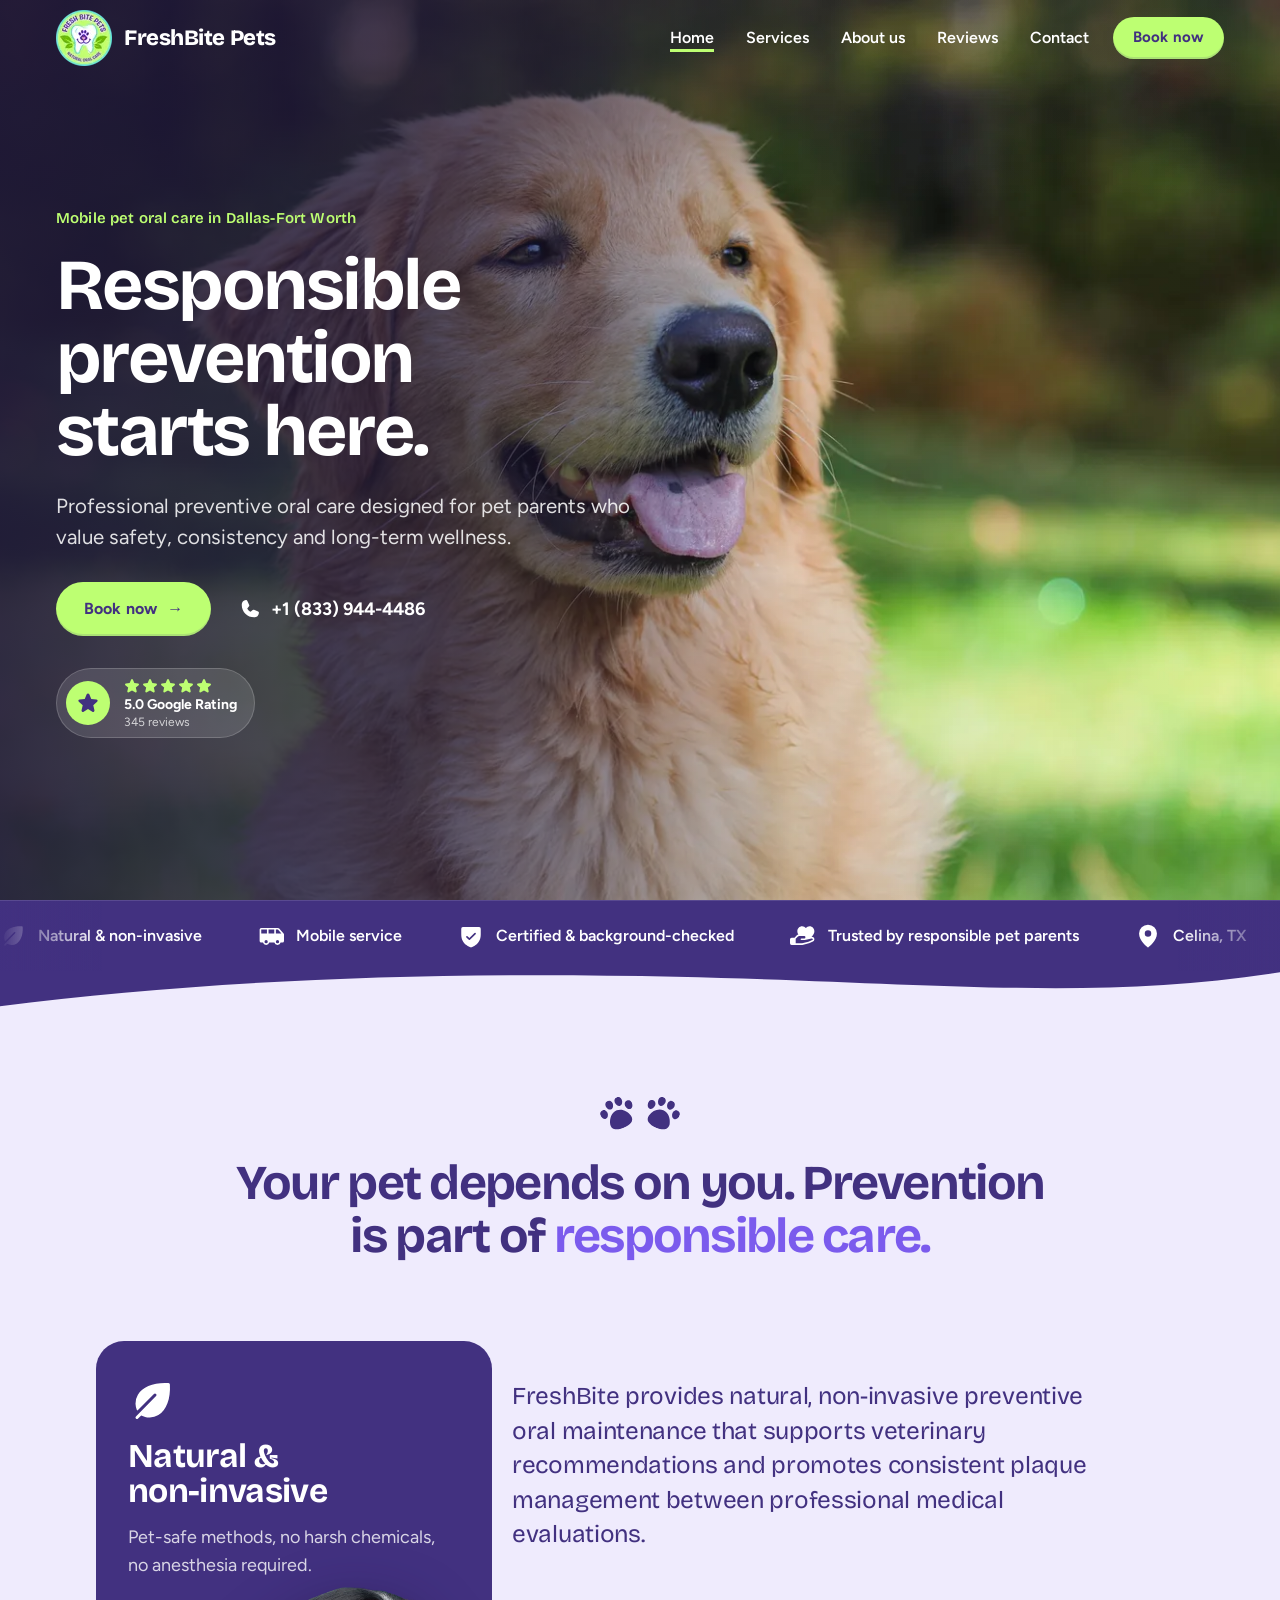
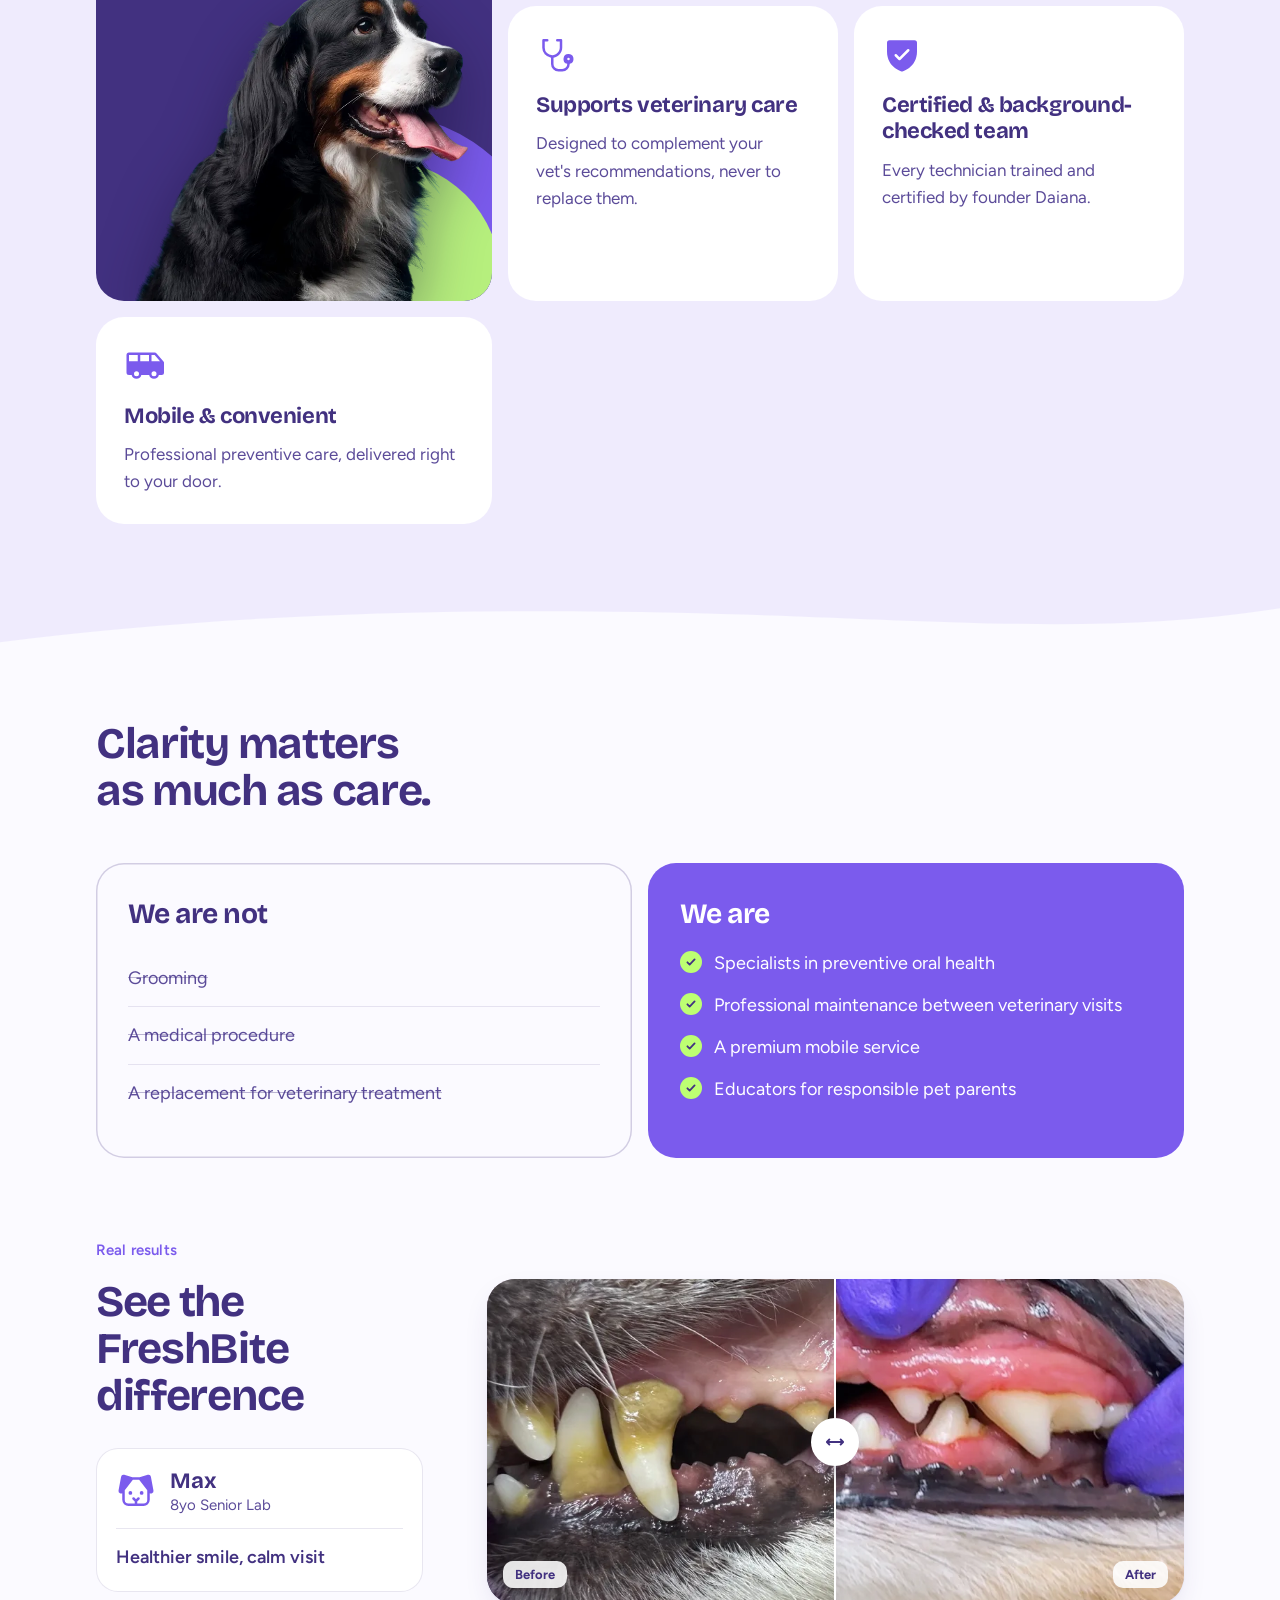
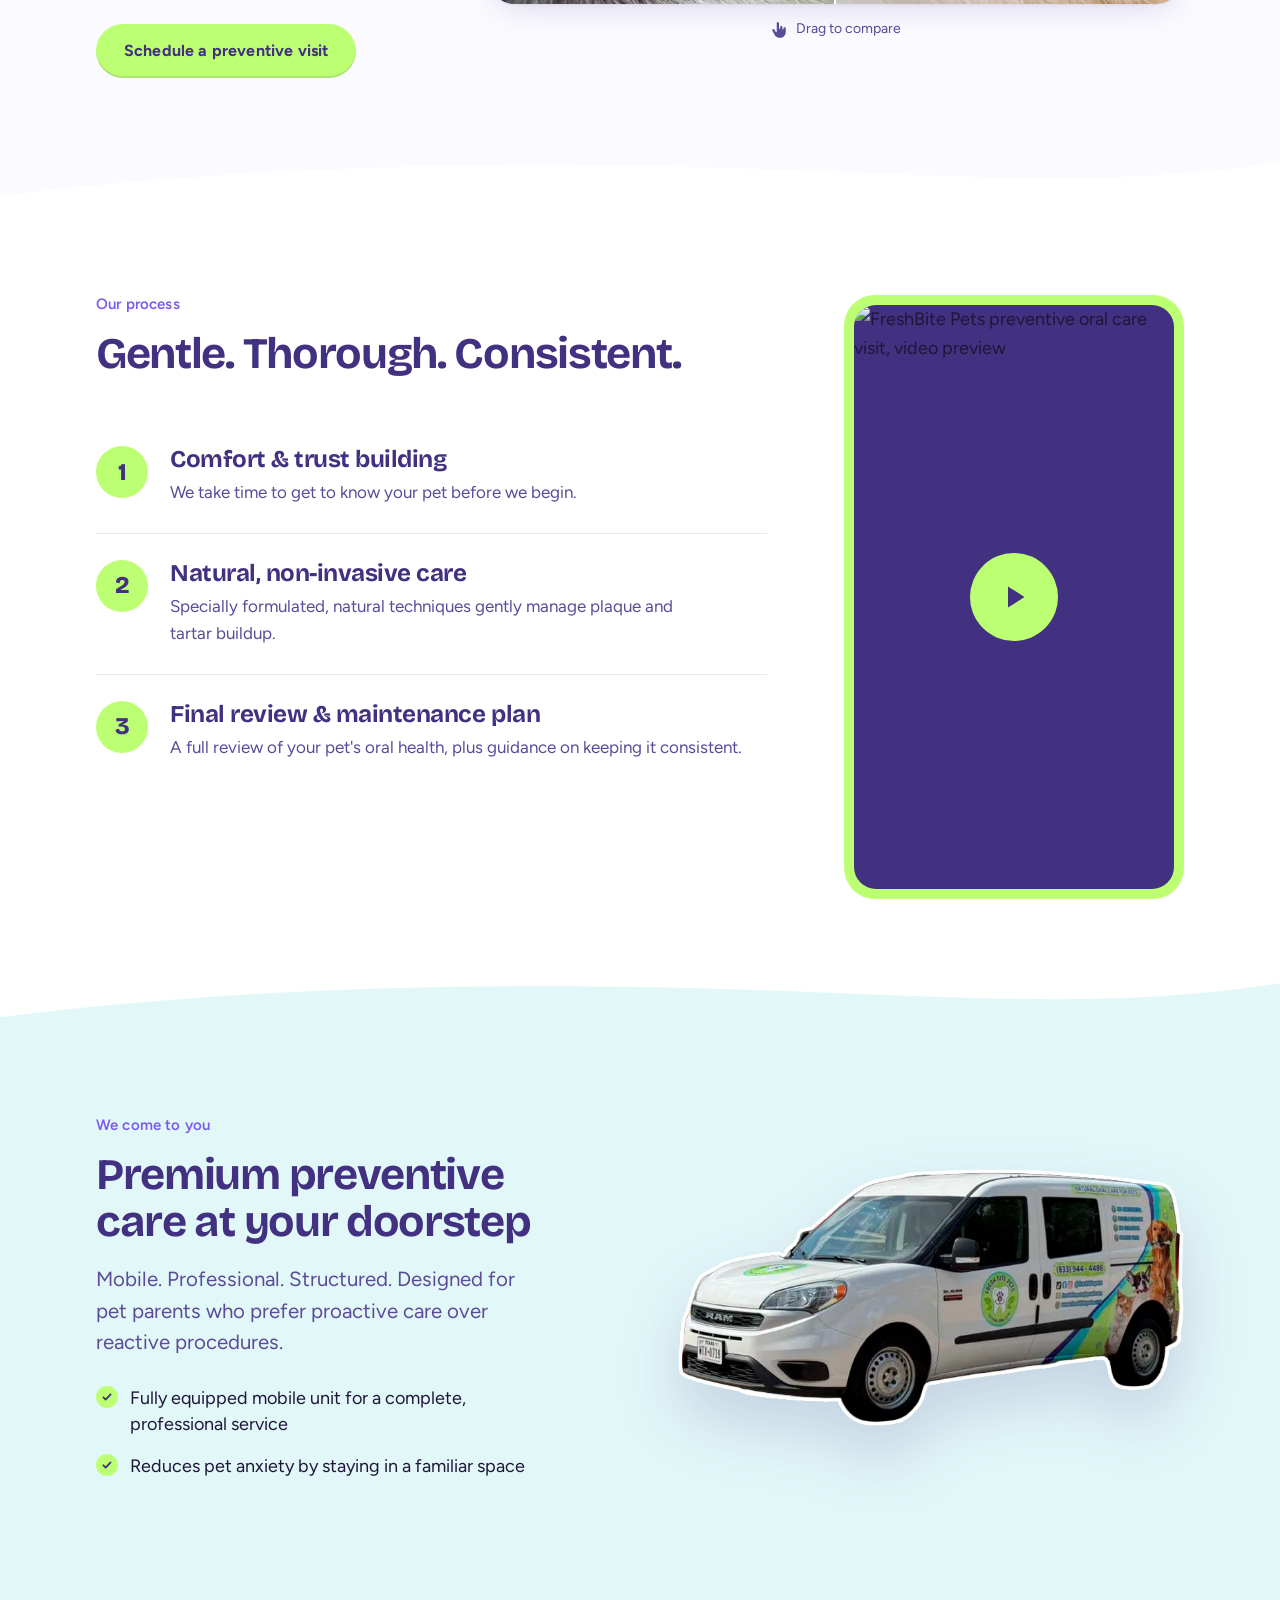
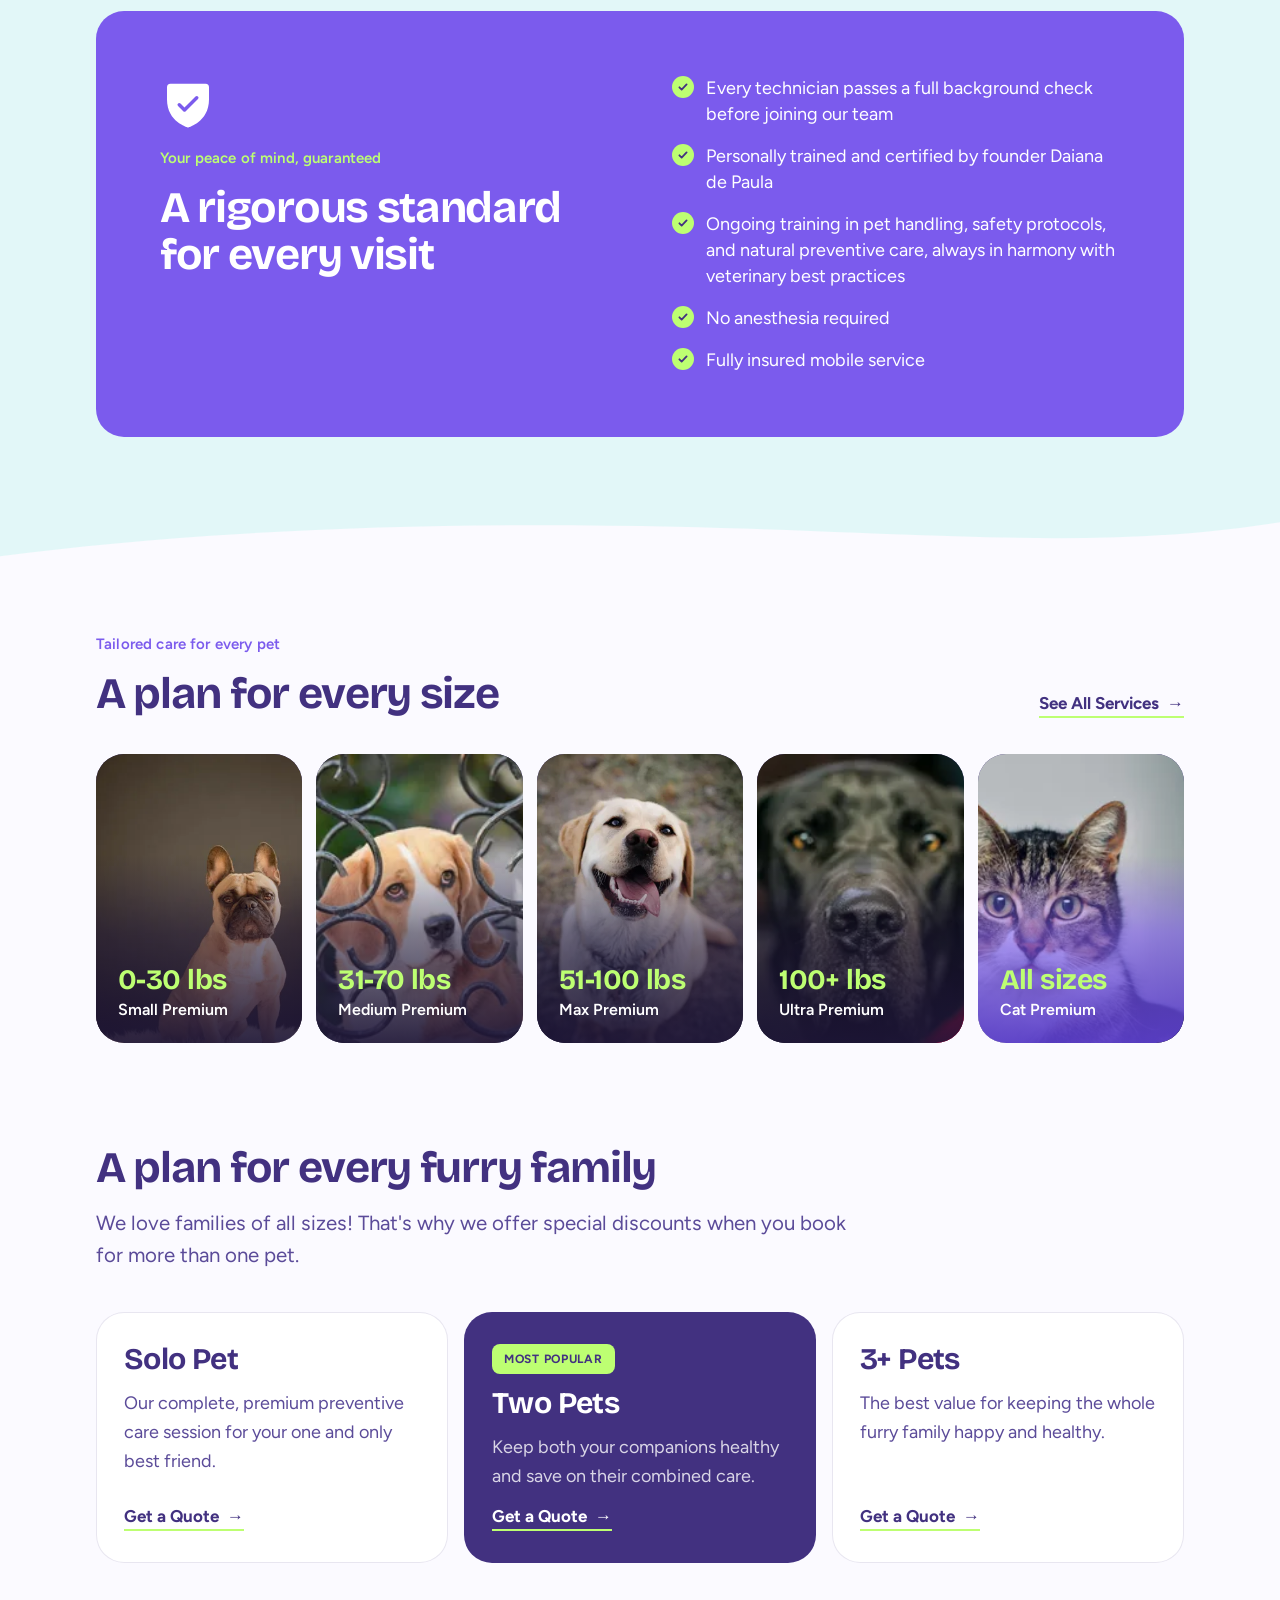
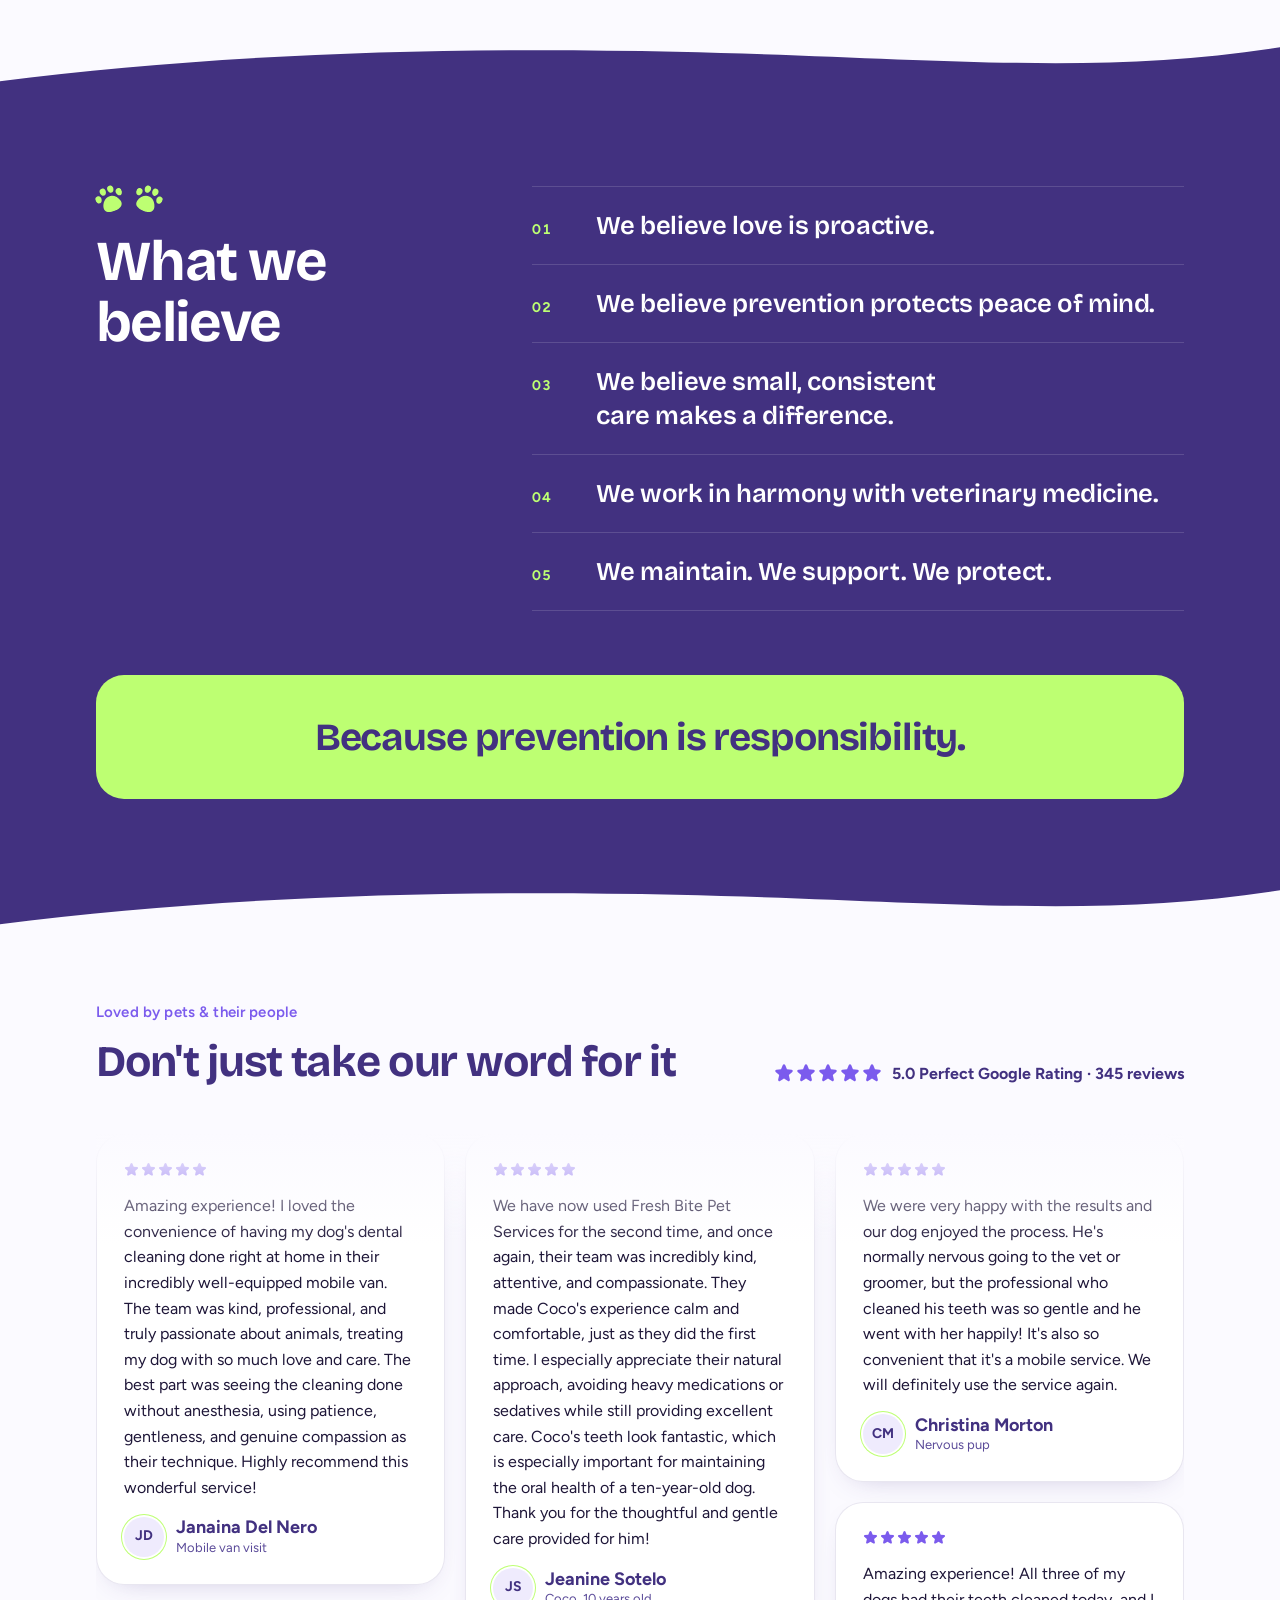
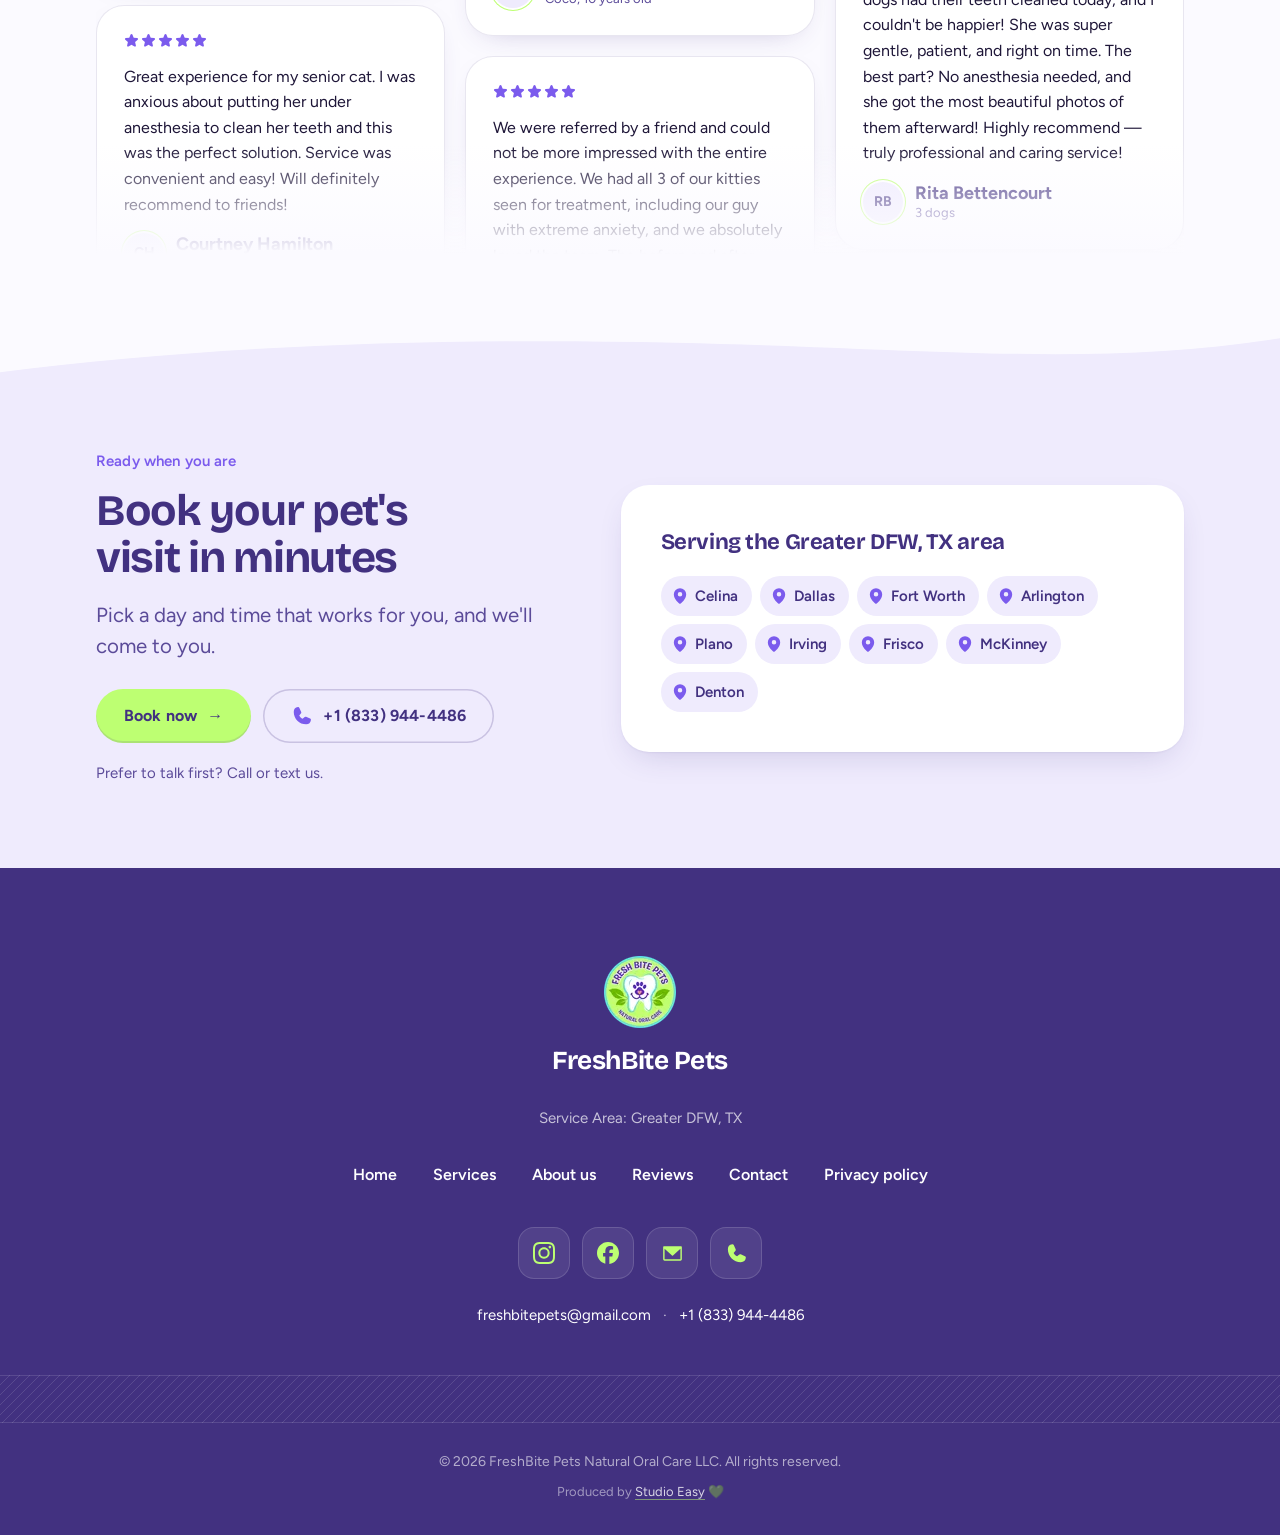
==== index.html @ cfec87ff "Add files via upload" ====
<!DOCTYPE html><html lang="en-US" class="no-js"><head><script>document.documentElement.classList.remove('no-js')</script><meta charset="utf-8"><meta name="viewport" content="width=device-width, initial-scale=1"><title>Mobile Pet Oral Care in Dallas-Fort Worth | FreshBite Pets</title><meta name="description" content="Natural, non-invasive preventive oral care for dogs and cats, delivered to your door across Greater DFW, TX. No anesthesia. Works alongside your vet. Book a visit."><link rel="canonical" href="https://www.freshbitepets.com/"><meta name="theme-color" content="#423180"><link rel="icon" type="image/png" href="/favicon.png"><link rel="apple-touch-icon" href="/favicon.png"><link rel="sitemap" href="/sitemap-index.xml"><link rel="preconnect" href="https://i.ytimg.com" crossorigin><meta property="og:type" content="website"><meta property="og:site_name" content="FreshBite Pets"><meta property="og:locale" content="en_US"><meta property="og:title" content="Mobile Pet Oral Care in Dallas-Fort Worth | FreshBite Pets"><meta property="og:description" content="Natural, non-invasive preventive oral care for dogs and cats, delivered to your door across Greater DFW, TX. No anesthesia. Works alongside your vet. Book a visit."><meta property="og:url" content="https://www.freshbitepets.com/"><meta property="og:image" content="https://www.freshbitepets.com/og-image.jpg"><meta property="og:image:width" content="1200"><meta property="og:image:height" content="630"><meta name="twitter:card" content="summary_large_image"><meta name="geo.region" content="US-TX"><meta name="geo.placename" content="Dallas-Fort Worth"><script type="application/ld+json">{"@context":"https://schema.org","@graph":[{"@type":"ProfessionalService","@id":"https://www.freshbitepets.com/#business","name":"FreshBite Pets","legalName":"FreshBite Pets Natural Oral Care LLC","url":"https://www.freshbitepets.com/","logo":"https://www.freshbitepets.com/favicon.png","image":"https://www.freshbitepets.com/og-image.jpg","email":"freshbitepets@gmail.com","telephone":"+1-833-944-4486","description":"Natural, non-invasive preventive oral care for dogs and cats, delivered by a mobile team across the Greater Dallas-Fort Worth area. Designed to complement, never replace, veterinary care.","founder":{"@type":"Person","name":"Daiana de Paula"},"areaServed":[{"@type":"City","name":"Celina, TX"},{"@type":"City","name":"Dallas, TX"},{"@type":"City","name":"Fort Worth, TX"},{"@type":"City","name":"Arlington, TX"},{"@type":"City","name":"Plano, TX"},{"@type":"City","name":"Irving, TX"},{"@type":"City","name":"Frisco, TX"},{"@type":"City","name":"McKinney, TX"},{"@type":"City","name":"Denton, TX"}],"knowsAbout":["Preventive pet oral care","Plaque management for dogs","Plaque management for cats","Anesthesia-free oral maintenance"],"sameAs":["https://www.instagram.com/freshbitepets/","https://www.facebook.com/freshbitepets"]},{"@type":"WebSite","@id":"https://www.freshbitepets.com/#website","url":"https://www.freshbitepets.com/","name":"FreshBite Pets","publisher":{"@id":"https://www.freshbitepets.com/#business"},"inLanguage":"en-US"},{"@type":"WebPage","@id":"https://www.freshbitepets.com/#webpage","url":"https://www.freshbitepets.com/","name":"Mobile Pet Oral Care in Dallas-Fort Worth | FreshBite Pets","isPartOf":{"@id":"https://www.freshbitepets.com/#website"},"about":{"@id":"https://www.freshbitepets.com/#business"}}]}</script><link rel="stylesheet" href="/_astro/Base.DIj5mO_s.css"><link rel="stylesheet" href="/_astro/index.micQQOcW.css"><style>.tc[data-astro-cid-4apywntb]{grid-template-columns:repeat(auto-fit,minmax(min(100%,200px),1fr));gap:14px;margin:0;padding:0;list-style:none;display:grid}.tc__c[data-astro-cid-4apywntb]{isolation:isolate;border-radius:var(--r-card);aspect-ratio:3/4.2;background:var(--fb-ink);color:#fff;align-items:flex-end;display:flex;position:relative;overflow:hidden}.tc__img[data-astro-cid-4apywntb]{z-index:-2;object-fit:cover;width:100%;height:100%;transition:transform .7s var(--ease);position:absolute;inset:0}.tc__c[data-astro-cid-4apywntb]:after{content:"";z-index:-1;background:linear-gradient(#1e163800 35%,#1e16388c 62%,#1e1638eb 100%);position:absolute;inset:0}.tc__c[data-astro-cid-4apywntb]:hover .tc__img[data-astro-cid-4apywntb]{transform:scale(1.05)}.tc__body[data-astro-cid-4apywntb]{flex-direction:column;gap:4px;padding:22px;display:flex}.tc__w[data-astro-cid-4apywntb]{font-family:var(--font-display);letter-spacing:-.02em;color:var(--fb-lime);font-size:clamp(24px,2.2vw,30px);font-weight:700;line-height:1.05}.tc__n[data-astro-cid-4apywntb]{font-family:var(--font-body);letter-spacing:0;color:#fff;font-size:16px;font-weight:600;line-height:1.3}.tc__d[data-astro-cid-4apywntb]{color:#fffc;margin-top:4px;font-size:15px;line-height:1.45}.tc__c--cat[data-astro-cid-4apywntb]:after{background:linear-gradient(#7b5bed00 35%,#7b5bed99 62%,#5a3ec8f2 100%)}.fam__head[data-astro-cid-gvbm5zkg]{flex-wrap:wrap;justify-content:space-between;align-items:flex-end;gap:16px 48px;display:flex}.fam[data-astro-cid-gvbm5zkg]{grid-template-columns:repeat(auto-fit,minmax(min(100%,260px),1fr));align-items:stretch;gap:16px;display:grid}.fam__c[data-astro-cid-gvbm5zkg]{border-radius:var(--r-card);box-shadow:inset 0 0 0 1px var(--hairline);transition:transform .3s var(--ease),box-shadow .3s var(--ease);background:#fff;flex-direction:column;gap:14px;padding:32px 28px;display:flex}.fam__c[data-astro-cid-gvbm5zkg]:hover{box-shadow:inset 0 0 0 1px var(--hairline),var(--shadow-soft);transform:translateY(-4px)}.fam__c[data-astro-cid-gvbm5zkg] h3[data-astro-cid-gvbm5zkg]{font-size:30px;line-height:1.05}.fam__c[data-astro-cid-gvbm5zkg] p[data-astro-cid-gvbm5zkg]{color:var(--ink-soft);flex:1}.fam__c[data-astro-cid-gvbm5zkg] .tlink[data-astro-cid-gvbm5zkg],.fam__c[data-astro-cid-gvbm5zkg] .tag[data-astro-cid-gvbm5zkg]{align-self:flex-start}.fam__c--pop[data-astro-cid-gvbm5zkg]{background:var(--fb-ink);color:#fff;box-shadow:none}.fam__c--pop[data-astro-cid-gvbm5zkg] h3[data-astro-cid-gvbm5zkg],.fam__c--pop[data-astro-cid-gvbm5zkg] .tlink[data-astro-cid-gvbm5zkg]{color:#fff}.fam__c--pop[data-astro-cid-gvbm5zkg] p[data-astro-cid-gvbm5zkg]{color:#fffc}.fam__c--pop[data-astro-cid-gvbm5zkg] .tlink[data-astro-cid-gvbm5zkg]:hover{color:#fff}
.proc[data-astro-cid-nmr5b46t]{align-items:flex-start}.proc__steps[data-astro-cid-nmr5b46t]{margin:24px 0 0;padding:0;list-style:none}.proc__steps[data-astro-cid-nmr5b46t] li[data-astro-cid-nmr5b46t]{border-top:1px solid var(--hairline);gap:22px;padding:26px 0;display:flex}.proc__steps[data-astro-cid-nmr5b46t] li[data-astro-cid-nmr5b46t]:first-child{border-top:0}.proc__n[data-astro-cid-nmr5b46t]{background:var(--fb-lime);width:52px;height:52px;color:var(--fb-ink);font-family:var(--font-display);border-radius:999px;flex:none;justify-content:center;align-items:center;font-size:24px;font-weight:800;display:flex}.proc__steps[data-astro-cid-nmr5b46t] h3[data-astro-cid-nmr5b46t]{margin-bottom:6px;font-size:24px;line-height:1.15}.proc__steps[data-astro-cid-nmr5b46t] p[data-astro-cid-nmr5b46t]{color:var(--ink-soft);font-size:17px}.proc__video[data-astro-cid-nmr5b46t]{flex:0 340px;width:100%;max-width:340px;margin:0 auto}.yt[data-astro-cid-nmr5b46t]{aspect-ratio:9/16;background:var(--fb-lime);border-radius:31px;padding:10px;position:relative;overflow:hidden}.yt[data-astro-cid-nmr5b46t] img[data-astro-cid-nmr5b46t],.yt[data-astro-cid-nmr5b46t] iframe{object-fit:cover;background:var(--fb-ink);border:0;border-radius:22px;width:100%;height:100%;display:block}.yt__play[data-astro-cid-nmr5b46t]{background:var(--fb-lime);width:88px;height:88px;box-shadow:var(--shadow-cta);cursor:pointer;border:0;border-radius:999px;justify-content:center;align-items:center;display:flex;position:absolute;top:50%;left:50%;transform:translate(-50%,-50%)}.safe[data-astro-cid-vj22yvtw]{background:var(--fb-violet);color:#fff;border-radius:var(--r-card);grid-template-columns:repeat(auto-fit,minmax(min(100%,340px),1fr));align-items:start;gap:clamp(32px,5vw,72px);padding:clamp(32px,5vw,64px);display:grid}.safe[data-astro-cid-vj22yvtw] h2[data-astro-cid-vj22yvtw]{color:#fff}.safe[data-astro-cid-vj22yvtw] .eyebrow[data-astro-cid-vj22yvtw]{color:var(--fb-lime)}
.check__dot[data-astro-cid-fo7mycyf]{background:var(--fb-lime);width:22px;height:22px;color:var(--fb-ink);border-radius:999px;flex:none;justify-content:center;align-items:center;margin-top:1px;display:flex}
</style></head><body><a class="skip" href="#main">Skip to content</a><header class="hdr hdr--overlay" data-astro-cid-fzpbxy5g><div class="hdr__in" data-astro-cid-fzpbxy5g><a href="/" class="hdr__brand" aria-label="FreshBite Pets home" data-astro-cid-fzpbxy5g><img src="/_astro/logo-badge.BX-Un3X4_20clj9.webp" alt loading="eager" data-astro-cid-fzpbxy5g="true" decoding="async" width="56" height="56"><span data-astro-cid-fzpbxy5g>FreshBite Pets</span></a><nav class="hdr__nav" id="site-nav" aria-label="Main" data-astro-cid-fzpbxy5g><ul data-astro-cid-fzpbxy5g><li data-astro-cid-fzpbxy5g><a href="/" aria-current="page" data-astro-cid-fzpbxy5g>Home</a></li><li data-astro-cid-fzpbxy5g><a href="/services" data-astro-cid-fzpbxy5g>Services</a></li><li data-astro-cid-fzpbxy5g><a href="/about" data-astro-cid-fzpbxy5g>About us</a></li><li data-astro-cid-fzpbxy5g><a href="/#reviews" data-astro-cid-fzpbxy5g>Reviews</a></li><li data-astro-cid-fzpbxy5g><a href="/contact" data-astro-cid-fzpbxy5g>Contact</a></li></ul></nav><div class="hdr__actions" data-astro-cid-fzpbxy5g><a class="btn btn--sm" href="/contact" data-astro-cid-fzpbxy5g>Book now</a><button class="hdr__toggle" type="button" aria-controls="site-nav" aria-expanded="false" aria-label="Open menu" data-astro-cid-fzpbxy5g><span data-astro-cid-fzpbxy5g></span><span data-astro-cid-fzpbxy5g></span><span data-astro-cid-fzpbxy5g></span></button></div></div></header><script type="module">var e=document.querySelector(`.hdr__toggle`),t=document.getElementById(`site-nav`);e?.addEventListener(`click`,()=>{let n=t.classList.toggle(`is-open`);e.setAttribute(`aria-expanded`,String(n)),e.setAttribute(`aria-label`,n?`Close menu`:`Open menu`)});var n=document.querySelector(`.hdr--overlay`),r=()=>n?.classList.toggle(`is-solid`,scrollY>40||t.classList.contains(`is-open`));n&&(r(),addEventListener(`scroll`,r,{passive:!0}),e?.addEventListener(`click`,r)),addEventListener(`keydown`,n=>{n.key===`Escape`&&t?.classList.contains(`is-open`)&&(e?.click(),e?.focus())}),t?.addEventListener(`click`,n=>{n.target.closest(`a`)&&(t.classList.remove(`is-open`),e.setAttribute(`aria-expanded`,`false`))});</script><main id="main"><section class="hero" aria-labelledby="hero-h" data-astro-cid-lcdefpme><img src="/_astro/hero-golden-2.CzlVDj6J_ZRA9Po.webp" srcset="/_astro/hero-golden-2.CzlVDj6J_Z28BnQr.webp 640w, /_astro/hero-golden-2.CzlVDj6J_ZBrc4B.webp 960w, /_astro/hero-golden-2.CzlVDj6J_25D0RF.webp 1400w, /_astro/hero-golden-2.CzlVDj6J_ZkSilH.webp 2000w, /_astro/hero-golden-2.CzlVDj6J_ZRA9Po.webp 2400w" alt="Happy golden retriever smiling in a sunny backyard, showing clean teeth" sizes="100vw" loading="eager" fetchpriority="high" data-astro-cid-lcdefpme="true" decoding="async" width="2400" height="1600" class="hero__bg"><div class="hero__shade" aria-hidden="true" data-astro-cid-lcdefpme></div><div class="hero__in" data-astro-cid-lcdefpme><div class="hero__text stack" data-astro-cid-lcdefpme><h1 id="hero-h" class="h1 hero__h1" data-astro-cid-lcdefpme><span class="eyebrow" data-astro-cid-lcdefpme>Mobile pet oral care in Dallas-Fort Worth</span> Responsible prevention starts here.</h1><p class="lead" data-astro-cid-lcdefpme>Professional preventive oral care designed for pet parents who value safety, consistency and long-term wellness.</p><div class="hero__cta" data-astro-cid-lcdefpme><a class="btn" href="/contact" data-astro-cid-lcdefpme>Book now <span aria-hidden="true" data-astro-cid-lcdefpme>→</span></a><a class="hero__phone" href="tel:+18339444486" data-astro-cid-lcdefpme><svg xmlns="http://www.w3.org/2000/svg" viewBox="0 0 256 256" fill="currentColor" width="22" height="22" style="display:block;flex:none;color:#fff" aria-hidden="true" focusable="false"><path d="M231.88,175.08A56.26,56.26,0,0,1,176,224C96.6,224,32,159.4,32,80A56.26,56.26,0,0,1,80.92,24.12a16,16,0,0,1,16.62,9.52l21.12,47.15,0,.12A16,16,0,0,1,117.39,96c-.18.27-.37.52-.57.77L96,121.45c7.49,15.22,23.41,31,38.83,38.51l24.34-20.71a8.12,8.12,0,0,1,.75-.56,16,16,0,0,1,15.17-1.4l.13.06,47.11,21.11A16,16,0,0,1,231.88,175.08Z"/></svg>+1 (833) 944-4486</a></div><a href="#reviews" class="hero__proof" data-astro-cid-lcdefpme><span class="hero__badge" data-astro-cid-lcdefpme><svg xmlns="http://www.w3.org/2000/svg" viewBox="0 0 256 256" fill="currentColor" width="22" height="22" style="display:block;flex:none;color:var(--fb-ink)" aria-hidden="true" focusable="false"><path d="M234.29,114.85l-45,38.83L203,211.75a16.4,16.4,0,0,1-24.5,17.82L128,198.49,77.47,229.57A16.4,16.4,0,0,1,53,211.75l13.76-58.07-45-38.83A16.46,16.46,0,0,1,31.08,86l59-4.76,22.76-55.08a16.36,16.36,0,0,1,30.27,0l22.75,55.08,59,4.76a16.46,16.46,0,0,1,9.37,28.86Z"/></svg></span><span data-astro-cid-lcdefpme><span style="display:inline-flex;gap:2px" role="img" aria-label="5 out of 5 stars"><svg xmlns="http://www.w3.org/2000/svg" viewBox="0 0 256 256" fill="currentColor" width="16" height="16" style="display:block;flex:none;color:var(--fb-lime)" aria-hidden="true" focusable="false"><path d="M234.29,114.85l-45,38.83L203,211.75a16.4,16.4,0,0,1-24.5,17.82L128,198.49,77.47,229.57A16.4,16.4,0,0,1,53,211.75l13.76-58.07-45-38.83A16.46,16.46,0,0,1,31.08,86l59-4.76,22.76-55.08a16.36,16.36,0,0,1,30.27,0l22.75,55.08,59,4.76a16.46,16.46,0,0,1,9.37,28.86Z"/></svg><svg xmlns="http://www.w3.org/2000/svg" viewBox="0 0 256 256" fill="currentColor" width="16" height="16" style="display:block;flex:none;color:var(--fb-lime)" aria-hidden="true" focusable="false"><path d="M234.29,114.85l-45,38.83L203,211.75a16.4,16.4,0,0,1-24.5,17.82L128,198.49,77.47,229.57A16.4,16.4,0,0,1,53,211.75l13.76-58.07-45-38.83A16.46,16.46,0,0,1,31.08,86l59-4.76,22.76-55.08a16.36,16.36,0,0,1,30.27,0l22.75,55.08,59,4.76a16.46,16.46,0,0,1,9.37,28.86Z"/></svg><svg xmlns="http://www.w3.org/2000/svg" viewBox="0 0 256 256" fill="currentColor" width="16" height="16" style="display:block;flex:none;color:var(--fb-lime)" aria-hidden="true" focusable="false"><path d="M234.29,114.85l-45,38.83L203,211.75a16.4,16.4,0,0,1-24.5,17.82L128,198.49,77.47,229.57A16.4,16.4,0,0,1,53,211.75l13.76-58.07-45-38.83A16.46,16.46,0,0,1,31.08,86l59-4.76,22.76-55.08a16.36,16.36,0,0,1,30.27,0l22.75,55.08,59,4.76a16.46,16.46,0,0,1,9.37,28.86Z"/></svg><svg xmlns="http://www.w3.org/2000/svg" viewBox="0 0 256 256" fill="currentColor" width="16" height="16" style="display:block;flex:none;color:var(--fb-lime)" aria-hidden="true" focusable="false"><path d="M234.29,114.85l-45,38.83L203,211.75a16.4,16.4,0,0,1-24.5,17.82L128,198.49,77.47,229.57A16.4,16.4,0,0,1,53,211.75l13.76-58.07-45-38.83A16.46,16.46,0,0,1,31.08,86l59-4.76,22.76-55.08a16.36,16.36,0,0,1,30.27,0l22.75,55.08,59,4.76a16.46,16.46,0,0,1,9.37,28.86Z"/></svg><svg xmlns="http://www.w3.org/2000/svg" viewBox="0 0 256 256" fill="currentColor" width="16" height="16" style="display:block;flex:none;color:var(--fb-lime)" aria-hidden="true" focusable="false"><path d="M234.29,114.85l-45,38.83L203,211.75a16.4,16.4,0,0,1-24.5,17.82L128,198.49,77.47,229.57A16.4,16.4,0,0,1,53,211.75l13.76-58.07-45-38.83A16.46,16.46,0,0,1,31.08,86l59-4.76,22.76-55.08a16.36,16.36,0,0,1,30.27,0l22.75,55.08,59,4.76a16.46,16.46,0,0,1,9.37,28.86Z"/></svg></span><strong data-astro-cid-lcdefpme>5.0 Google Rating</strong><em data-astro-cid-lcdefpme>345 reviews</em></span></a></div></div></section><div class="marquee" aria-label="Why pet parents trust us" data-astro-cid-lcdefpme><ul class="marquee__track" data-astro-cid-lcdefpme><li data-astro-cid-lcdefpme><svg xmlns="http://www.w3.org/2000/svg" viewBox="0 0 256 256" fill="currentColor" width="26" height="26" style="display:block;flex:none;color:#fff" aria-hidden="true" focusable="false"><path d="M223.45,40.07a8,8,0,0,0-7.52-7.52C139.8,28.08,78.82,51,52.82,94a87.09,87.09,0,0,0-12.76,49A101.72,101.72,0,0,0,46.7,175.2a4,4,0,0,0,6.61,1.43l85-86.3a8,8,0,0,1,11.32,11.32L56.74,195.94,42.55,210.13a8.2,8.2,0,0,0-.6,11.1,8,8,0,0,0,11.71.43l16.79-16.79c14.14,6.84,28.41,10.57,42.56,11.07q1.67.06,3.33.06A86.93,86.93,0,0,0,162,203.18C205,177.18,227.93,116.21,223.45,40.07Z"/></svg>Natural &amp; non-invasive</li><li data-astro-cid-lcdefpme><svg xmlns="http://www.w3.org/2000/svg" viewBox="0 0 256 256" fill="currentColor" width="26" height="26" style="display:block;flex:none;color:#fff" aria-hidden="true" focusable="false"><path d="M254.07,106.79,208.53,53.73A16,16,0,0,0,196.26,48H32A16,16,0,0,0,16,64V176a16,16,0,0,0,16,16H49a32,32,0,0,0,62,0h50a32,32,0,0,0,62,0h17a16,16,0,0,0,16-16V112A8,8,0,0,0,254.07,106.79ZM32,104V64H88v40Zm48,96a16,16,0,1,1,16-16A16,16,0,0,1,80,200Zm80-96H104V64h56Zm32,96a16,16,0,1,1,16-16A16,16,0,0,1,192,200Zm-16-96V64h20.26l34.33,40Z"/></svg>Mobile service</li><li data-astro-cid-lcdefpme><svg xmlns="http://www.w3.org/2000/svg" viewBox="0 0 256 256" fill="currentColor" width="26" height="26" style="display:block;flex:none;color:#fff" aria-hidden="true" focusable="false"><path d="M208,40H48A16,16,0,0,0,32,56v56c0,52.72,25.52,84.67,46.93,102.19,23.06,18.86,46,25.26,47,25.53a8,8,0,0,0,4.2,0c1-.27,23.91-6.67,47-25.53C198.48,196.67,224,164.72,224,112V56A16,16,0,0,0,208,40Zm-34.32,69.66-56,56a8,8,0,0,1-11.32,0l-24-24a8,8,0,0,1,11.32-11.32L112,148.69l50.34-50.35a8,8,0,0,1,11.32,11.32Z"/></svg>Certified &amp; background-checked</li><li data-astro-cid-lcdefpme><svg xmlns="http://www.w3.org/2000/svg" viewBox="0 0 256 256" fill="currentColor" width="26" height="26" style="display:block;flex:none;color:#fff" aria-hidden="true" focusable="false"><path d="M230.33,141.06a24.34,24.34,0,0,0-18.61-4.77C230.5,117.33,240,98.48,240,80c0-26.47-21.29-48-47.46-48A47.58,47.58,0,0,0,156,48.75,47.58,47.58,0,0,0,119.46,32C93.29,32,72,53.53,72,80c0,11,3.24,21.69,10.06,33a31.87,31.87,0,0,0-14.75,8.4L44.69,144H16A16,16,0,0,0,0,160v40a16,16,0,0,0,16,16H120a7.93,7.93,0,0,0,1.94-.24l64-16a6.94,6.94,0,0,0,1.19-.4L226,182.82l.44-.2a24.6,24.6,0,0,0,3.93-41.56Zm-10.9,27.15-38,16.18L119,200H56V155.31l22.63-22.62A15.86,15.86,0,0,1,89.94,128H140a12,12,0,0,1,0,24H112a8,8,0,0,0,0,16h32a8.32,8.32,0,0,0,1.79-.2l67-15.41.31-.08a8.6,8.6,0,0,1,6.3,15.9Z"/></svg>Trusted by responsible pet parents</li><li data-astro-cid-lcdefpme><svg xmlns="http://www.w3.org/2000/svg" viewBox="0 0 256 256" fill="currentColor" width="26" height="26" style="display:block;flex:none;color:#fff" aria-hidden="true" focusable="false"><path d="M128,16a88.1,88.1,0,0,0-88,88c0,75.3,80,132.17,83.41,134.55a8,8,0,0,0,9.18,0C136,236.17,216,179.3,216,104A88.1,88.1,0,0,0,128,16Zm0,56a32,32,0,1,1-32,32A32,32,0,0,1,128,72Z"/></svg>Celina, TX</li><li data-astro-cid-lcdefpme><svg xmlns="http://www.w3.org/2000/svg" viewBox="0 0 256 256" fill="currentColor" width="26" height="26" style="display:block;flex:none;color:#fff" aria-hidden="true" focusable="false"><path d="M128,16a88.1,88.1,0,0,0-88,88c0,75.3,80,132.17,83.41,134.55a8,8,0,0,0,9.18,0C136,236.17,216,179.3,216,104A88.1,88.1,0,0,0,128,16Zm0,56a32,32,0,1,1-32,32A32,32,0,0,1,128,72Z"/></svg>Dallas, TX</li><li data-astro-cid-lcdefpme><svg xmlns="http://www.w3.org/2000/svg" viewBox="0 0 256 256" fill="currentColor" width="26" height="26" style="display:block;flex:none;color:#fff" aria-hidden="true" focusable="false"><path d="M128,16a88.1,88.1,0,0,0-88,88c0,75.3,80,132.17,83.41,134.55a8,8,0,0,0,9.18,0C136,236.17,216,179.3,216,104A88.1,88.1,0,0,0,128,16Zm0,56a32,32,0,1,1-32,32A32,32,0,0,1,128,72Z"/></svg>Fort Worth, TX</li><li data-astro-cid-lcdefpme><svg xmlns="http://www.w3.org/2000/svg" viewBox="0 0 256 256" fill="currentColor" width="26" height="26" style="display:block;flex:none;color:#fff" aria-hidden="true" focusable="false"><path d="M128,16a88.1,88.1,0,0,0-88,88c0,75.3,80,132.17,83.41,134.55a8,8,0,0,0,9.18,0C136,236.17,216,179.3,216,104A88.1,88.1,0,0,0,128,16Zm0,56a32,32,0,1,1-32,32A32,32,0,0,1,128,72Z"/></svg>Arlington, TX</li></ul><ul class="marquee__track" aria-hidden="true" data-astro-cid-lcdefpme><li data-astro-cid-lcdefpme><svg xmlns="http://www.w3.org/2000/svg" viewBox="0 0 256 256" fill="currentColor" width="26" height="26" style="display:block;flex:none;color:#fff" aria-hidden="true" focusable="false"><path d="M223.45,40.07a8,8,0,0,0-7.52-7.52C139.8,28.08,78.82,51,52.82,94a87.09,87.09,0,0,0-12.76,49A101.72,101.72,0,0,0,46.7,175.2a4,4,0,0,0,6.61,1.43l85-86.3a8,8,0,0,1,11.32,11.32L56.74,195.94,42.55,210.13a8.2,8.2,0,0,0-.6,11.1,8,8,0,0,0,11.71.43l16.79-16.79c14.14,6.84,28.41,10.57,42.56,11.07q1.67.06,3.33.06A86.93,86.93,0,0,0,162,203.18C205,177.18,227.93,116.21,223.45,40.07Z"/></svg>Natural &amp; non-invasive</li><li data-astro-cid-lcdefpme><svg xmlns="http://www.w3.org/2000/svg" viewBox="0 0 256 256" fill="currentColor" width="26" height="26" style="display:block;flex:none;color:#fff" aria-hidden="true" focusable="false"><path d="M254.07,106.79,208.53,53.73A16,16,0,0,0,196.26,48H32A16,16,0,0,0,16,64V176a16,16,0,0,0,16,16H49a32,32,0,0,0,62,0h50a32,32,0,0,0,62,0h17a16,16,0,0,0,16-16V112A8,8,0,0,0,254.07,106.79ZM32,104V64H88v40Zm48,96a16,16,0,1,1,16-16A16,16,0,0,1,80,200Zm80-96H104V64h56Zm32,96a16,16,0,1,1,16-16A16,16,0,0,1,192,200Zm-16-96V64h20.26l34.33,40Z"/></svg>Mobile service</li><li data-astro-cid-lcdefpme><svg xmlns="http://www.w3.org/2000/svg" viewBox="0 0 256 256" fill="currentColor" width="26" height="26" style="display:block;flex:none;color:#fff" aria-hidden="true" focusable="false"><path d="M208,40H48A16,16,0,0,0,32,56v56c0,52.72,25.52,84.67,46.93,102.19,23.06,18.86,46,25.26,47,25.53a8,8,0,0,0,4.2,0c1-.27,23.91-6.67,47-25.53C198.48,196.67,224,164.72,224,112V56A16,16,0,0,0,208,40Zm-34.32,69.66-56,56a8,8,0,0,1-11.32,0l-24-24a8,8,0,0,1,11.32-11.32L112,148.69l50.34-50.35a8,8,0,0,1,11.32,11.32Z"/></svg>Certified &amp; background-checked</li><li data-astro-cid-lcdefpme><svg xmlns="http://www.w3.org/2000/svg" viewBox="0 0 256 256" fill="currentColor" width="26" height="26" style="display:block;flex:none;color:#fff" aria-hidden="true" focusable="false"><path d="M230.33,141.06a24.34,24.34,0,0,0-18.61-4.77C230.5,117.33,240,98.48,240,80c0-26.47-21.29-48-47.46-48A47.58,47.58,0,0,0,156,48.75,47.58,47.58,0,0,0,119.46,32C93.29,32,72,53.53,72,80c0,11,3.24,21.69,10.06,33a31.87,31.87,0,0,0-14.75,8.4L44.69,144H16A16,16,0,0,0,0,160v40a16,16,0,0,0,16,16H120a7.93,7.93,0,0,0,1.94-.24l64-16a6.94,6.94,0,0,0,1.19-.4L226,182.82l.44-.2a24.6,24.6,0,0,0,3.93-41.56Zm-10.9,27.15-38,16.18L119,200H56V155.31l22.63-22.62A15.86,15.86,0,0,1,89.94,128H140a12,12,0,0,1,0,24H112a8,8,0,0,0,0,16h32a8.32,8.32,0,0,0,1.79-.2l67-15.41.31-.08a8.6,8.6,0,0,1,6.3,15.9Z"/></svg>Trusted by responsible pet parents</li><li data-astro-cid-lcdefpme><svg xmlns="http://www.w3.org/2000/svg" viewBox="0 0 256 256" fill="currentColor" width="26" height="26" style="display:block;flex:none;color:#fff" aria-hidden="true" focusable="false"><path d="M128,16a88.1,88.1,0,0,0-88,88c0,75.3,80,132.17,83.41,134.55a8,8,0,0,0,9.18,0C136,236.17,216,179.3,216,104A88.1,88.1,0,0,0,128,16Zm0,56a32,32,0,1,1-32,32A32,32,0,0,1,128,72Z"/></svg>Celina, TX</li><li data-astro-cid-lcdefpme><svg xmlns="http://www.w3.org/2000/svg" viewBox="0 0 256 256" fill="currentColor" width="26" height="26" style="display:block;flex:none;color:#fff" aria-hidden="true" focusable="false"><path d="M128,16a88.1,88.1,0,0,0-88,88c0,75.3,80,132.17,83.41,134.55a8,8,0,0,0,9.18,0C136,236.17,216,179.3,216,104A88.1,88.1,0,0,0,128,16Zm0,56a32,32,0,1,1-32,32A32,32,0,0,1,128,72Z"/></svg>Dallas, TX</li><li data-astro-cid-lcdefpme><svg xmlns="http://www.w3.org/2000/svg" viewBox="0 0 256 256" fill="currentColor" width="26" height="26" style="display:block;flex:none;color:#fff" aria-hidden="true" focusable="false"><path d="M128,16a88.1,88.1,0,0,0-88,88c0,75.3,80,132.17,83.41,134.55a8,8,0,0,0,9.18,0C136,236.17,216,179.3,216,104A88.1,88.1,0,0,0,128,16Zm0,56a32,32,0,1,1-32,32A32,32,0,0,1,128,72Z"/></svg>Fort Worth, TX</li><li data-astro-cid-lcdefpme><svg xmlns="http://www.w3.org/2000/svg" viewBox="0 0 256 256" fill="currentColor" width="26" height="26" style="display:block;flex:none;color:#fff" aria-hidden="true" focusable="false"><path d="M128,16a88.1,88.1,0,0,0-88,88c0,75.3,80,132.17,83.41,134.55a8,8,0,0,0,9.18,0C136,236.17,216,179.3,216,104A88.1,88.1,0,0,0,128,16Zm0,56a32,32,0,1,1-32,32A32,32,0,0,1,128,72Z"/></svg>Arlington, TX</li></ul></div><div class="bg-ink" data-astro-cid-lcdefpme><svg class="wave" style="color:var(--tint-violet)" viewBox="0 0 1440 90" preserveAspectRatio="none" aria-hidden="true" focusable="false"><path fill="currentColor" d="M0 90V62C220 18 470 0 760 10c290 10 470 44 680-8V90Z"></path></svg></div><section class="bg-tint" aria-labelledby="what-h" data-astro-cid-lcdefpme><div class="wrap stack" style="gap:clamp(48px,6vw,80px);padding-top:clamp(48px,6vw,80px)" data-astro-cid-lcdefpme><div class="stack center rv" style="gap:28px;max-width:900px;margin:0 auto" data-astro-cid-lcdefpme><div style="display:flex;gap:10px;align-items:flex-end;justify-content:center" aria-hidden="true"><svg viewBox="0 0 188.704 171.930" width="34" height="31" fill="var(--fb-ink)" style="transform:rotate(-22deg)"><path d="M 67.095 0 C 72.84 0 78.111 2.147 81.948 6.114 C 85.785 10.085 88.062 15.755 88.062 22.594 C 88.062 29.4 85.814 36.231 82.149 41.402 C 78.501 46.547 73.217 50.321 67.095 50.321 C 60.972 50.321 55.689 46.547 52.04 41.402 C 48.375 36.231 46.128 29.4 46.128 22.598 C 46.128 15.755 48.405 10.085 52.246 6.114 C 56.079 2.147 61.35 0 67.095 0 Z M 20.967 37.741 C 26.712 37.741 31.983 39.888 35.82 43.855 C 39.657 47.826 41.934 53.495 41.934 60.335 C 41.934 67.141 39.687 73.972 36.021 79.142 C 32.373 84.288 27.089 88.062 20.967 88.062 C 14.845 88.062 9.561 84.288 5.913 79.142 C 2.248 73.972 0 67.137 0 60.339 C 0 53.495 2.277 47.826 6.118 43.855 C 9.951 39.888 15.222 37.741 20.967 37.741 Z M 94.352 67.095 C 64.478 67.095 39.728 92.528 31.937 124.419 C 28.482 138.567 33.753 153.743 46.752 160.935 C 57.081 166.655 72.538 171.93 94.348 171.93 C 116.162 171.93 131.619 166.655 141.951 160.935 C 154.947 153.743 160.218 138.567 156.763 124.423 C 148.975 92.528 124.222 67.095 94.352 67.095 Z M 167.737 37.741 C 161.992 37.741 156.721 39.888 152.888 43.855 C 149.047 47.826 146.77 53.495 146.77 60.335 C 146.77 67.141 149.017 73.972 152.682 79.142 C 156.331 84.288 161.614 88.062 167.737 88.062 C 173.859 88.062 179.143 84.288 182.791 79.142 C 186.456 73.972 188.704 67.141 188.704 60.339 C 188.704 53.495 186.427 47.826 182.59 43.855 C 178.753 39.888 173.482 37.741 167.737 37.741 Z M 121.609 0 C 115.864 0 110.593 2.147 106.76 6.114 C 102.919 10.085 100.642 15.755 100.642 22.594 C 100.642 29.4 102.89 36.231 106.555 41.402 C 110.203 46.547 115.487 50.321 121.609 50.321 C 127.731 50.321 133.015 46.547 136.663 41.402 C 140.329 36.231 142.576 29.4 142.576 22.598 C 142.576 15.755 140.299 10.085 136.462 6.114 C 132.625 2.147 127.354 0 121.609 0 Z"></path></svg><svg viewBox="0 0 188.704 171.930" width="34" height="31" fill="var(--fb-ink)" style="transform:rotate(23deg)"><path d="M 67.095 0 C 72.84 0 78.111 2.147 81.948 6.114 C 85.785 10.085 88.062 15.755 88.062 22.594 C 88.062 29.4 85.814 36.231 82.149 41.402 C 78.501 46.547 73.217 50.321 67.095 50.321 C 60.972 50.321 55.689 46.547 52.04 41.402 C 48.375 36.231 46.128 29.4 46.128 22.598 C 46.128 15.755 48.405 10.085 52.246 6.114 C 56.079 2.147 61.35 0 67.095 0 Z M 20.967 37.741 C 26.712 37.741 31.983 39.888 35.82 43.855 C 39.657 47.826 41.934 53.495 41.934 60.335 C 41.934 67.141 39.687 73.972 36.021 79.142 C 32.373 84.288 27.089 88.062 20.967 88.062 C 14.845 88.062 9.561 84.288 5.913 79.142 C 2.248 73.972 0 67.137 0 60.339 C 0 53.495 2.277 47.826 6.118 43.855 C 9.951 39.888 15.222 37.741 20.967 37.741 Z M 94.352 67.095 C 64.478 67.095 39.728 92.528 31.937 124.419 C 28.482 138.567 33.753 153.743 46.752 160.935 C 57.081 166.655 72.538 171.93 94.348 171.93 C 116.162 171.93 131.619 166.655 141.951 160.935 C 154.947 153.743 160.218 138.567 156.763 124.423 C 148.975 92.528 124.222 67.095 94.352 67.095 Z M 167.737 37.741 C 161.992 37.741 156.721 39.888 152.888 43.855 C 149.047 47.826 146.77 53.495 146.77 60.335 C 146.77 67.141 149.017 73.972 152.682 79.142 C 156.331 84.288 161.614 88.062 167.737 88.062 C 173.859 88.062 179.143 84.288 182.791 79.142 C 186.456 73.972 188.704 67.141 188.704 60.339 C 188.704 53.495 186.427 47.826 182.59 43.855 C 178.753 39.888 173.482 37.741 167.737 37.741 Z M 121.609 0 C 115.864 0 110.593 2.147 106.76 6.114 C 102.919 10.085 100.642 15.755 100.642 22.594 C 100.642 29.4 102.89 36.231 106.555 41.402 C 110.203 46.547 115.487 50.321 121.609 50.321 C 127.731 50.321 133.015 46.547 136.663 41.402 C 140.329 36.231 142.576 29.4 142.576 22.598 C 142.576 15.755 140.299 10.085 136.462 6.114 C 132.625 2.147 127.354 0 121.609 0 Z"></path></svg></div><p class="statement" data-astro-cid-lcdefpme>Your pet depends on you. Prevention is part of <span data-astro-cid-lcdefpme>responsible care.</span></p></div><h2 id="what-h" class="sr-only" data-astro-cid-lcdefpme>What FreshBite Pets does</h2><div class="bento" data-astro-cid-lcdefpme><article class="bento__hero rv" data-astro-cid-lcdefpme><div class="stack" style="gap:14px" data-astro-cid-lcdefpme><svg xmlns="http://www.w3.org/2000/svg" viewBox="0 0 256 256" fill="currentColor" width="48" height="48" style="display:block;flex:none;color:#fff" aria-hidden="true" focusable="false"><path d="M223.45,40.07a8,8,0,0,0-7.52-7.52C139.8,28.08,78.82,51,52.82,94a87.09,87.09,0,0,0-12.76,49A101.72,101.72,0,0,0,46.7,175.2a4,4,0,0,0,6.61,1.43l85-86.3a8,8,0,0,1,11.32,11.32L56.74,195.94,42.55,210.13a8.2,8.2,0,0,0-.6,11.1,8,8,0,0,0,11.71.43l16.79-16.79c14.14,6.84,28.41,10.57,42.56,11.07q1.67.06,3.33.06A86.93,86.93,0,0,0,162,203.18C205,177.18,227.93,116.21,223.45,40.07Z"/></svg><h3 data-astro-cid-lcdefpme>Natural &amp; non-invasive</h3><p data-astro-cid-lcdefpme>Pet-safe methods, no harsh chemicals, no anesthesia required.</p></div><img src="/_astro/dog-cutout-trim.CWUgXOQl_1el2BA.webp" srcset="/_astro/dog-cutout-trim.CWUgXOQl_ICiuT.webp 400w, /_astro/dog-cutout-trim.CWUgXOQl_Z1o5F0M.webp 640w, /_astro/dog-cutout-trim.CWUgXOQl_Z7HeLr.webp 900w" alt="Happy dog after a natural preventive oral care visit" sizes="(max-width: 860px) 85vw, 440px" data-astro-cid-lcdefpme="true" loading="lazy" decoding="async" width="1079" height="1016" class="bento__dog"><span class="bento__disc" aria-hidden="true" data-astro-cid-lcdefpme></span></article><p class="bento__intro rv" style="--i:1" data-astro-cid-lcdefpme>FreshBite provides natural, non-invasive preventive oral maintenance that supports veterinary recommendations and promotes consistent plaque management between professional medical evaluations.</p><article class="bento__card rv" style="--i:1" data-astro-cid-lcdefpme><svg xmlns="http://www.w3.org/2000/svg" viewBox="0 0 256 256" fill="currentColor" width="40" height="40" style="display:block;flex:none;color:var(--fb-violet)" aria-hidden="true" focusable="false"><path d="M240,160a32,32,0,1,0-39.93,31,8,8,0,0,0-.07,1,32,32,0,0,1-32,32H144a32,32,0,0,1-32-32V151.48c31.47-4,56-31.47,56-64.31V40a8,8,0,0,0-8-8H136a8,8,0,0,0,0,16h16V87.17c0,26.58-21.25,48.49-47.36,48.83A48,48,0,0,1,56,88V48H72a8,8,0,0,0,0-16H48a8,8,0,0,0-8,8V88a64,64,0,0,0,56,63.49V192a48.05,48.05,0,0,0,48,48h24a48.05,48.05,0,0,0,48-48,8,8,0,0,0-.07-1A32,32,0,0,0,240,160Zm-32,8a8,8,0,1,1,8-8A8,8,0,0,1,208,168Z"/></svg><h3 data-astro-cid-lcdefpme>Supports veterinary care</h3><p data-astro-cid-lcdefpme>Designed to complement your vet&#39;s recommendations, never to replace them.</p></article><article class="bento__card rv" style="--i:2" data-astro-cid-lcdefpme><svg xmlns="http://www.w3.org/2000/svg" viewBox="0 0 256 256" fill="currentColor" width="40" height="40" style="display:block;flex:none;color:var(--fb-violet)" aria-hidden="true" focusable="false"><path d="M208,40H48A16,16,0,0,0,32,56v56c0,52.72,25.52,84.67,46.93,102.19,23.06,18.86,46,25.26,47,25.53a8,8,0,0,0,4.2,0c1-.27,23.91-6.67,47-25.53C198.48,196.67,224,164.72,224,112V56A16,16,0,0,0,208,40Zm-34.32,69.66-56,56a8,8,0,0,1-11.32,0l-24-24a8,8,0,0,1,11.32-11.32L112,148.69l50.34-50.35a8,8,0,0,1,11.32,11.32Z"/></svg><h3 data-astro-cid-lcdefpme>Certified &amp; background-checked team</h3><p data-astro-cid-lcdefpme>Every technician trained and certified by founder Daiana.</p></article><article class="bento__card rv" style="--i:3" data-astro-cid-lcdefpme><svg xmlns="http://www.w3.org/2000/svg" viewBox="0 0 256 256" fill="currentColor" width="40" height="40" style="display:block;flex:none;color:var(--fb-violet)" aria-hidden="true" focusable="false"><path d="M254.07,106.79,208.53,53.73A16,16,0,0,0,196.26,48H32A16,16,0,0,0,16,64V176a16,16,0,0,0,16,16H49a32,32,0,0,0,62,0h50a32,32,0,0,0,62,0h17a16,16,0,0,0,16-16V112A8,8,0,0,0,254.07,106.79ZM32,104V64H88v40Zm48,96a16,16,0,1,1,16-16A16,16,0,0,1,80,200Zm80-96H104V64h56Zm32,96a16,16,0,1,1,16-16A16,16,0,0,1,192,200Zm-16-96V64h20.26l34.33,40Z"/></svg><h3 data-astro-cid-lcdefpme>Mobile &amp; convenient</h3><p data-astro-cid-lcdefpme>Professional preventive care, delivered right to your door.</p></article></div></div></section><div class="bg-tint" data-astro-cid-lcdefpme><svg class="wave" style="color:var(--bg)" viewBox="0 0 1440 90" preserveAspectRatio="none" aria-hidden="true" focusable="false"><path fill="currentColor" d="M0 90V62C220 18 470 0 760 10c290 10 470 44 680-8V90Z"></path></svg></div><section aria-labelledby="clarity-h" data-astro-cid-lcdefpme><div class="wrap stack" style="gap:48px;padding-top:clamp(40px,5vw,72px)" data-astro-cid-lcdefpme><h2 id="clarity-h" class="h2 rv" style="max-width:640px" data-astro-cid-lcdefpme>Clarity matters as much as care.</h2><div class="clar" data-astro-cid-lcdefpme><article class="clar__not rv" data-astro-cid-lcdefpme><h3 data-astro-cid-lcdefpme>We are not</h3><ul data-astro-cid-lcdefpme><li data-astro-cid-lcdefpme>Grooming</li><li data-astro-cid-lcdefpme>A medical procedure</li><li data-astro-cid-lcdefpme>A replacement for veterinary treatment</li></ul></article><article class="clar__are rv" style="--i:1" data-astro-cid-lcdefpme><h3 data-astro-cid-lcdefpme>We are</h3><ul class="checks" style="color:#fff" data-astro-cid-fo7mycyf><li class="check" data-astro-cid-fo7mycyf><span class="check__dot" aria-hidden="true" data-astro-cid-fo7mycyf><svg viewBox="0 0 16 16" width="12" height="12" data-astro-cid-fo7mycyf><path d="M3.2 8.4l3 3 6.6-6.8" fill="none" stroke="currentColor" stroke-width="2.4" stroke-linecap="round" stroke-linejoin="round" data-astro-cid-fo7mycyf></path></svg></span><span data-astro-cid-fo7mycyf>Specialists in preventive oral health</span></li><li class="check" data-astro-cid-fo7mycyf><span class="check__dot" aria-hidden="true" data-astro-cid-fo7mycyf><svg viewBox="0 0 16 16" width="12" height="12" data-astro-cid-fo7mycyf><path d="M3.2 8.4l3 3 6.6-6.8" fill="none" stroke="currentColor" stroke-width="2.4" stroke-linecap="round" stroke-linejoin="round" data-astro-cid-fo7mycyf></path></svg></span><span data-astro-cid-fo7mycyf>Professional maintenance between veterinary visits</span></li><li class="check" data-astro-cid-fo7mycyf><span class="check__dot" aria-hidden="true" data-astro-cid-fo7mycyf><svg viewBox="0 0 16 16" width="12" height="12" data-astro-cid-fo7mycyf><path d="M3.2 8.4l3 3 6.6-6.8" fill="none" stroke="currentColor" stroke-width="2.4" stroke-linecap="round" stroke-linejoin="round" data-astro-cid-fo7mycyf></path></svg></span><span data-astro-cid-fo7mycyf>A premium mobile service</span></li><li class="check" data-astro-cid-fo7mycyf><span class="check__dot" aria-hidden="true" data-astro-cid-fo7mycyf><svg viewBox="0 0 16 16" width="12" height="12" data-astro-cid-fo7mycyf><path d="M3.2 8.4l3 3 6.6-6.8" fill="none" stroke="currentColor" stroke-width="2.4" stroke-linecap="round" stroke-linejoin="round" data-astro-cid-fo7mycyf></path></svg></span><span data-astro-cid-fo7mycyf>Educators for responsible pet parents</span></li></ul></article></div></div></section><section aria-labelledby="ba-h" data-astro-cid-lcdefpme><div class="wrap results" style="padding-top:0" data-astro-cid-lcdefpme><div class="stack results__text rv" data-astro-cid-lcdefpme><span class="eyebrow" data-astro-cid-lcdefpme>Real results</span><h2 id="ba-h" class="h2" data-astro-cid-lcdefpme>See the FreshBite difference</h2><div class="pet" data-astro-cid-lcdefpme><div class="pet__head" data-astro-cid-lcdefpme><svg xmlns="http://www.w3.org/2000/svg" viewBox="0 0 256 256" fill="currentColor" width="40" height="40" style="display:block;flex:none;color:var(--fb-violet)" aria-hidden="true" focusable="false"><path d="M239.71,125l-16.42-88a16,16,0,0,0-19.61-12.58l-.31.09L150.85,40h-45.7L52.63,24.56l-.31-.09A16,16,0,0,0,32.71,37.05L16.29,125a15.77,15.77,0,0,0,9.12,17.52A16.26,16.26,0,0,0,32.12,144,15.48,15.48,0,0,0,40,141.84V184a40,40,0,0,0,40,40h96a40,40,0,0,0,40-40V141.85a15.5,15.5,0,0,0,7.87,2.16,16.31,16.31,0,0,0,6.72-1.47A15.77,15.77,0,0,0,239.71,125ZM176,208H136V195.31l13.66-13.65a8,8,0,0,0-11.32-11.32L128,180.69l-10.34-10.35a8,8,0,0,0-11.32,11.32L120,195.31V208H80a24,24,0,0,1-24-24V123.11L107.93,56h40.14L200,123.11V184A24,24,0,0,1,176,208Zm-72-68a12,12,0,1,1-12-12A12,12,0,0,1,104,140Zm72,0a12,12,0,1,1-12-12A12,12,0,0,1,176,140Z"/></svg><p data-astro-cid-lcdefpme><strong data-astro-cid-lcdefpme>Max</strong><span data-astro-cid-lcdefpme>8yo Senior Lab</span></p></div><p class="pet__result" data-astro-cid-lcdefpme>healthier smile, calm visit</p></div><a class="btn" href="/contact" style="align-self:flex-start" data-astro-cid-lcdefpme>Schedule a preventive visit</a></div><div class="rv" style="--i:1" data-astro-cid-lcdefpme><figure class="ba" data-astro-cid-67ggu7zt><div class="ba__stage" role="slider" tabindex="0" aria-label="Before and after comparison of Max's teeth" aria-valuemin="0" aria-valuemax="100" aria-valuenow="50" aria-valuetext="50% before" style="--pos:50%" data-astro-cid-67ggu7zt><img src="/_astro/ba-after.CE9bi2Pj_IRxKt.webp" srcset="/_astro/ba-after.CE9bi2Pj_Zujnyx.webp 640w, /_astro/ba-after.CE9bi2Pj_1P5Voh.webp 1000w, /_astro/ba-after.CE9bi2Pj_ZTDwsj.webp 1400w" alt="Max's teeth after a FreshBite Pets visit: clean enamel and healthy pink gums" sizes="(max-width: 960px) 100vw, 700px" data-astro-cid-67ggu7zt="true" loading="lazy" decoding="async" width="5396" height="2522" class="ba__img"><div class="ba__before" data-astro-cid-67ggu7zt><img src="/_astro/ba-before.BxglWDT3_Z1M1hyQ.webp" srcset="/_astro/ba-before.BxglWDT3_ZcvEU4.webp 640w, /_astro/ba-before.BxglWDT3_2vJ6jS.webp 1000w, /_astro/ba-before.BxglWDT3_Zk4PSK.webp 1400w" alt="Max's teeth before a FreshBite Pets visit: yellow plaque and tartar buildup" sizes="(max-width: 960px) 100vw, 700px" data-astro-cid-67ggu7zt="true" loading="lazy" decoding="async" width="5396" height="2522" class="ba__img"></div><span class="ba__label ba__label--l" data-astro-cid-67ggu7zt>Before</span><span class="ba__label ba__label--r" data-astro-cid-67ggu7zt>After</span><div class="ba__line" aria-hidden="true" data-astro-cid-67ggu7zt><span class="ba__knob" data-astro-cid-67ggu7zt><svg xmlns="http://www.w3.org/2000/svg" viewBox="0 0 256 256" fill="currentColor" width="20" height="20" style="display:block;flex:none;color:var(--fb-ink)" aria-hidden="true" focusable="false"><path d="M240.49,136.49l-32,32a12,12,0,0,1-17-17L203,140H53l11.52,11.51a12,12,0,0,1-17,17l-32-32a12,12,0,0,1,0-17l32-32a12,12,0,1,1,17,17L53,116H203l-11.52-11.51a12,12,0,0,1,17-17l32,32A12,12,0,0,1,240.49,136.49Z"/></svg></span></div></div><figcaption class="ba__hint" data-astro-cid-67ggu7zt><svg xmlns="http://www.w3.org/2000/svg" viewBox="0 0 256 256" fill="currentColor" width="18" height="18" style="display:block;flex:none;color:var(--ink-soft)" aria-hidden="true" focusable="false"><path d="M224,104v50.93c0,46.2-36.85,84.55-83,85.06A83.71,83.71,0,0,1,80.6,215.4C58.79,192.33,34.15,136,34.15,136a16,16,0,0,1,6.53-22.23c7.66-4,17.1-.84,21.4,6.62l21,36.44a6.09,6.09,0,0,0,6,3.09l.12,0A8.19,8.19,0,0,0,96,151.74V32a16,16,0,0,1,16.77-16c8.61.4,15.23,7.82,15.23,16.43V104a8,8,0,0,0,8.53,8,8.17,8.17,0,0,0,7.47-8.25V88a16,16,0,0,1,16.77-16c8.61.4,15.23,7.82,15.23,16.43V112a8,8,0,0,0,8.53,8,8.17,8.17,0,0,0,7.47-8.25v-7.28c0-8.61,6.62-16,15.23-16.43A16,16,0,0,1,224,104Z"/></svg>Drag to compare</figcaption></figure><script type="module">document.querySelectorAll(`.ba__stage`).forEach(e=>{let t=50,n=n=>{t=Math.max(0,Math.min(100,n)),e.style.setProperty(`--pos`,t+`%`),e.setAttribute(`aria-valuenow`,String(Math.round(t))),e.setAttribute(`aria-valuetext`,`${Math.round(t)}% before`)},r=t=>{let r=e.getBoundingClientRect();n((t.clientX-r.left)/r.width*100)};e.addEventListener(`pointerdown`,t=>{e.setPointerCapture(t.pointerId),r(t)}),e.addEventListener(`pointermove`,t=>{e.hasPointerCapture(t.pointerId)&&r(t)}),e.addEventListener(`keydown`,e=>{e.key===`ArrowLeft`&&(n(t-5),e.preventDefault()),e.key===`ArrowRight`&&(n(t+5),e.preventDefault())})});</script></div></div></section><div data-astro-cid-lcdefpme><svg class="wave" style="color:#fff" viewBox="0 0 1440 90" preserveAspectRatio="none" aria-hidden="true" focusable="false"><path fill="currentColor" d="M0 90V62C220 18 470 0 760 10c290 10 470 44 680-8V90Z"></path></svg></div><div class="bg-white" data-astro-cid-lcdefpme><section id="process" aria-labelledby="process-h" data-astro-cid-nmr5b46t><div class="wrap row proc" data-astro-cid-nmr5b46t><div class="col stack rv" data-astro-cid-nmr5b46t><span class="eyebrow" data-astro-cid-nmr5b46t>Our process</span><h2 id="process-h" class="h2" data-astro-cid-nmr5b46t>Gentle. Thorough. Consistent.</h2><ol class="proc__steps" data-astro-cid-nmr5b46t><li data-astro-cid-nmr5b46t><span class="proc__n" aria-hidden="true" data-astro-cid-nmr5b46t>1</span><div data-astro-cid-nmr5b46t><h3 data-astro-cid-nmr5b46t>Comfort &amp; trust building</h3><p data-astro-cid-nmr5b46t>We take time to get to know your pet before we begin.</p></div></li><li data-astro-cid-nmr5b46t><span class="proc__n" aria-hidden="true" data-astro-cid-nmr5b46t>2</span><div data-astro-cid-nmr5b46t><h3 data-astro-cid-nmr5b46t>Natural, non-invasive care</h3><p data-astro-cid-nmr5b46t>Specially formulated, natural techniques gently manage plaque and tartar buildup.</p></div></li><li data-astro-cid-nmr5b46t><span class="proc__n" aria-hidden="true" data-astro-cid-nmr5b46t>3</span><div data-astro-cid-nmr5b46t><h3 data-astro-cid-nmr5b46t>Final review &amp; maintenance plan</h3><p data-astro-cid-nmr5b46t>A full review of your pet&#39;s oral health, plus guidance on keeping it consistent.</p></div></li></ol></div><div class="proc__video rv" style="--i:2" data-astro-cid-nmr5b46t><div class="yt" data-yt="ff-VNfgiHLc" data-astro-cid-nmr5b46t><img src="https://i.ytimg.com/vi/ff-VNfgiHLc/oar2.jpg" alt="FreshBite Pets preventive oral care visit, video preview" loading="lazy" decoding="async" width="340" height="604" data-astro-cid-nmr5b46t><button type="button" class="yt__play" aria-label="Play video: FreshBite Pets Our Process" data-astro-cid-nmr5b46t><svg viewBox="0 0 24 24" width="36" height="36" aria-hidden="true" data-astro-cid-nmr5b46t><path d="M8 5v14l11-7z" fill="var(--fb-ink)" data-astro-cid-nmr5b46t></path></svg></button><noscript><a href="https://www.youtube.com/shorts/ff-VNfgiHLc" data-astro-cid-nmr5b46t>Watch on YouTube</a></noscript></div></div></div></section><script type="module">document.querySelectorAll(`.yt`).forEach(e=>{e.querySelector(`.yt__play`)?.addEventListener(`click`,()=>{let t=document.createElement(`iframe`);t.src=`https://www.youtube-nocookie.com/embed/${e.dataset.yt}?autoplay=1&rel=0`,t.title=`FreshBite Pets: Our Process`,t.allow=`accelerometer; autoplay; encrypted-media; gyroscope; picture-in-picture`,t.allowFullscreen=!0,e.replaceChildren(t)})});</script></div><div class="bg-white" data-astro-cid-lcdefpme><svg class="wave" style="color:var(--tint-cyan)" viewBox="0 0 1440 90" preserveAspectRatio="none" aria-hidden="true" focusable="false"><path fill="currentColor" d="M0 90V62C220 18 470 0 760 10c290 10 470 44 680-8V90Z"></path></svg></div><div class="bg-tint-cyan" data-astro-cid-lcdefpme><section aria-labelledby="mobile-h" data-astro-cid-lcdefpme><div class="wrap row door" style="padding-bottom:clamp(24px,4vw,48px)" data-astro-cid-lcdefpme><div class="col stack rv" data-astro-cid-lcdefpme><span class="eyebrow" data-astro-cid-lcdefpme>We come to you</span><h2 id="mobile-h" class="h2" data-astro-cid-lcdefpme>Premium preventive care at your doorstep</h2><p class="lead" data-astro-cid-lcdefpme>Mobile. Professional. Structured. Designed for pet parents who prefer proactive care over reactive procedures.</p><div style="margin-top:8px" data-astro-cid-lcdefpme><ul class="checks" data-astro-cid-fo7mycyf><li class="check" data-astro-cid-fo7mycyf><span class="check__dot" aria-hidden="true" data-astro-cid-fo7mycyf><svg viewBox="0 0 16 16" width="12" height="12" data-astro-cid-fo7mycyf><path d="M3.2 8.4l3 3 6.6-6.8" fill="none" stroke="currentColor" stroke-width="2.4" stroke-linecap="round" stroke-linejoin="round" data-astro-cid-fo7mycyf></path></svg></span><span data-astro-cid-fo7mycyf>Fully equipped mobile unit for a complete, professional service</span></li><li class="check" data-astro-cid-fo7mycyf><span class="check__dot" aria-hidden="true" data-astro-cid-fo7mycyf><svg viewBox="0 0 16 16" width="12" height="12" data-astro-cid-fo7mycyf><path d="M3.2 8.4l3 3 6.6-6.8" fill="none" stroke="currentColor" stroke-width="2.4" stroke-linecap="round" stroke-linejoin="round" data-astro-cid-fo7mycyf></path></svg></span><span data-astro-cid-fo7mycyf>Reduces pet anxiety by staying in a familiar space</span></li></ul></div></div><div class="col door__van rv" style="--i:1" data-astro-cid-lcdefpme><img src="/_astro/van-cutout._Z6mR-Od_sGQhM.webp" srcset="/_astro/van-cutout._Z6mR-Od_vR3jv.webp 480w, /_astro/van-cutout._Z6mR-Od_sGQhM.webp 732w" alt="FreshBite Pets mobile oral care van" sizes="(max-width: 900px) 100vw, 560px" data-astro-cid-lcdefpme="true" loading="lazy" decoding="async" width="732" height="372"></div></div></section><section aria-labelledby="safety-h" data-astro-cid-vj22yvtw><div class="wrap" data-astro-cid-vj22yvtw><div class="safe rv" data-astro-cid-vj22yvtw><div class="stack safe__head" data-astro-cid-vj22yvtw><svg xmlns="http://www.w3.org/2000/svg" viewBox="0 0 256 256" fill="currentColor" width="56" height="56" style="display:block;flex:none;color:#fff" aria-hidden="true" focusable="false"><path d="M208,40H48A16,16,0,0,0,32,56v56c0,52.72,25.52,84.67,46.93,102.19,23.06,18.86,46,25.26,47,25.53a8,8,0,0,0,4.2,0c1-.27,23.91-6.67,47-25.53C198.48,196.67,224,164.72,224,112V56A16,16,0,0,0,208,40Zm-34.32,69.66-56,56a8,8,0,0,1-11.32,0l-24-24a8,8,0,0,1,11.32-11.32L112,148.69l50.34-50.35a8,8,0,0,1,11.32,11.32Z"/></svg><span class="eyebrow" data-astro-cid-vj22yvtw>Your peace of mind, guaranteed</span><h2 id="safety-h" class="h2" data-astro-cid-vj22yvtw>A rigorous standard for every visit</h2></div><ul class="checks" style="color:#fff" data-astro-cid-fo7mycyf><li class="check" data-astro-cid-fo7mycyf><span class="check__dot" aria-hidden="true" data-astro-cid-fo7mycyf><svg viewBox="0 0 16 16" width="12" height="12" data-astro-cid-fo7mycyf><path d="M3.2 8.4l3 3 6.6-6.8" fill="none" stroke="currentColor" stroke-width="2.4" stroke-linecap="round" stroke-linejoin="round" data-astro-cid-fo7mycyf></path></svg></span><span data-astro-cid-fo7mycyf>Every technician passes a full background check before joining our team</span></li><li class="check" data-astro-cid-fo7mycyf><span class="check__dot" aria-hidden="true" data-astro-cid-fo7mycyf><svg viewBox="0 0 16 16" width="12" height="12" data-astro-cid-fo7mycyf><path d="M3.2 8.4l3 3 6.6-6.8" fill="none" stroke="currentColor" stroke-width="2.4" stroke-linecap="round" stroke-linejoin="round" data-astro-cid-fo7mycyf></path></svg></span><span data-astro-cid-fo7mycyf>Personally trained and certified by founder Daiana de Paula</span></li><li class="check" data-astro-cid-fo7mycyf><span class="check__dot" aria-hidden="true" data-astro-cid-fo7mycyf><svg viewBox="0 0 16 16" width="12" height="12" data-astro-cid-fo7mycyf><path d="M3.2 8.4l3 3 6.6-6.8" fill="none" stroke="currentColor" stroke-width="2.4" stroke-linecap="round" stroke-linejoin="round" data-astro-cid-fo7mycyf></path></svg></span><span data-astro-cid-fo7mycyf>Ongoing training in pet handling, safety protocols, and natural preventive care, always in harmony with veterinary best practices</span></li><li class="check" data-astro-cid-fo7mycyf><span class="check__dot" aria-hidden="true" data-astro-cid-fo7mycyf><svg viewBox="0 0 16 16" width="12" height="12" data-astro-cid-fo7mycyf><path d="M3.2 8.4l3 3 6.6-6.8" fill="none" stroke="currentColor" stroke-width="2.4" stroke-linecap="round" stroke-linejoin="round" data-astro-cid-fo7mycyf></path></svg></span><span data-astro-cid-fo7mycyf>No anesthesia required</span></li><li class="check" data-astro-cid-fo7mycyf><span class="check__dot" aria-hidden="true" data-astro-cid-fo7mycyf><svg viewBox="0 0 16 16" width="12" height="12" data-astro-cid-fo7mycyf><path d="M3.2 8.4l3 3 6.6-6.8" fill="none" stroke="currentColor" stroke-width="2.4" stroke-linecap="round" stroke-linejoin="round" data-astro-cid-fo7mycyf></path></svg></span><span data-astro-cid-fo7mycyf>Fully insured mobile service</span></li></ul></div></div></section></div><div class="bg-tint-cyan" data-astro-cid-lcdefpme><svg class="wave" style="color:var(--bg)" viewBox="0 0 1440 90" preserveAspectRatio="none" aria-hidden="true" focusable="false"><path fill="currentColor" d="M0 90V62C220 18 470 0 760 10c290 10 470 44 680-8V90Z"></path></svg></div><section aria-labelledby="tiers-h" data-astro-cid-lcdefpme><div class="wrap stack" style="gap:clamp(64px,8vw,112px);padding-top:clamp(40px,5vw,72px)" data-astro-cid-lcdefpme><div class="stack" style="gap:36px" data-astro-cid-lcdefpme><div class="head-row rv" data-astro-cid-lcdefpme><div class="stack" data-astro-cid-lcdefpme><span class="eyebrow" data-astro-cid-lcdefpme>Tailored care for every pet</span><h2 id="tiers-h" class="h2" data-astro-cid-lcdefpme>A plan for every size</h2></div><a class="tlink" href="/services" data-astro-cid-lcdefpme>See All Services <span aria-hidden="true" data-astro-cid-lcdefpme>→</span></a></div><ul class="tc" data-astro-cid-4apywntb><li class="tc__c rv" style="--i:0" data-astro-cid-4apywntb><img src="/_astro/tier-small.BFP8Y9IX_ZagnF0.webp" srcset="/_astro/tier-small.BFP8Y9IX_ZMk5Bq.webp 320w, /_astro/tier-small.BFP8Y9IX_1zrl5z.webp 480w, /_astro/tier-small.BFP8Y9IX_Z25ALKA.webp 640w" alt="Fawn French Bulldog, a small dog under 30 lbs" sizes="(max-width: 600px) 90vw, (max-width: 1100px) 33vw, 240px" style="object-position:50% 8%" data-astro-cid-4apywntb="true" loading="lazy" decoding="async" width="1000" height="1500" class="tc__img"><div class="tc__body" data-astro-cid-4apywntb><span class="tc__w" data-astro-cid-4apywntb>0-30 lbs</span><h3 class="tc__n" data-astro-cid-4apywntb>Small Premium</h3></div></li><li class="tc__c rv" style="--i:1" data-astro-cid-4apywntb><img src="/_astro/tier-medium.ClzFT5vw_ZsA8dV.webp" srcset="/_astro/tier-medium.ClzFT5vw_B4Pb2.webp 320w, /_astro/tier-medium.ClzFT5vw_1dcRBV.webp 480w, /_astro/tier-medium.ClzFT5vw_vo8wI.webp 640w" alt="Beagle, a medium-size dog between 31 and 70 lbs" sizes="(max-width: 600px) 90vw, (max-width: 1100px) 33vw, 240px" style="object-position:60% 10%" data-astro-cid-4apywntb="true" loading="lazy" decoding="async" width="1000" height="667" class="tc__img"><div class="tc__body" data-astro-cid-4apywntb><span class="tc__w" data-astro-cid-4apywntb>31-70 lbs</span><h3 class="tc__n" data-astro-cid-4apywntb>Medium Premium</h3></div></li><li class="tc__c rv" style="--i:2" data-astro-cid-4apywntb><img src="/_astro/tier-large.BWKRa9eq_Z10K3At.webp" srcset="/_astro/tier-large.BWKRa9eq_ZDY0Jv.webp 320w, /_astro/tier-large.BWKRa9eq_1HMpWu.webp 480w, /_astro/tier-large.BWKRa9eq_Z1WfGSF.webp 640w" alt="Smiling yellow Labrador Retriever, a large dog between 51 and 100 lbs" sizes="(max-width: 600px) 90vw, (max-width: 1100px) 33vw, 240px" style="object-position:50% 30%" data-astro-cid-4apywntb="true" loading="lazy" decoding="async" width="1000" height="1500" class="tc__img"><div class="tc__body" data-astro-cid-4apywntb><span class="tc__w" data-astro-cid-4apywntb>51-100 lbs</span><h3 class="tc__n" data-astro-cid-4apywntb>Max Premium</h3></div></li><li class="tc__c rv" style="--i:3" data-astro-cid-4apywntb><img src="/_astro/tier-ultra.BTD4Bu-1_18B7s4.webp" srcset="/_astro/tier-ultra.BTD4Bu-1_ZVWfms.webp 320w, /_astro/tier-ultra.BTD4Bu-1_Z2aNM7q.webp 480w, /_astro/tier-ultra.BTD4Bu-1_ZWa2wi.webp 640w" alt="Great Dane, a giant dog over 100 lbs" sizes="(max-width: 600px) 90vw, (max-width: 1100px) 33vw, 240px" style="object-position:50% 35%" data-astro-cid-4apywntb="true" loading="lazy" decoding="async" width="1000" height="667" class="tc__img"><div class="tc__body" data-astro-cid-4apywntb><span class="tc__w" data-astro-cid-4apywntb>100+ lbs</span><h3 class="tc__n" data-astro-cid-4apywntb>Ultra Premium</h3></div></li><li class="tc__c rv tc__c--cat" style="--i:4" data-astro-cid-4apywntb><img src="/_astro/tier-cat.4i2GHaYR_Z1wAJLh.webp" srcset="/_astro/tier-cat.4i2GHaYR_Z1aS3tG.webp 320w, /_astro/tier-cat.4i2GHaYR_Z1490PR.webp 480w, /_astro/tier-cat.4i2GHaYR_ZJqP2D.webp 640w" alt="Tabby cat looking at the camera" sizes="(max-width: 600px) 90vw, (max-width: 1100px) 33vw, 240px" style="object-position:50% 30%" data-astro-cid-4apywntb="true" loading="lazy" decoding="async" width="1000" height="767" class="tc__img"><div class="tc__body" data-astro-cid-4apywntb><span class="tc__w" data-astro-cid-4apywntb>All sizes</span><h3 class="tc__n" data-astro-cid-4apywntb>Cat Premium</h3></div></li></ul></div><div class="fam-wrap stack" style="gap:40px" data-astro-cid-gvbm5zkg><div class="fam__head rv" data-astro-cid-gvbm5zkg><h2 id="family-h" class="h2" data-astro-cid-gvbm5zkg>A plan for every furry family</h2><p class="lead measure" data-astro-cid-gvbm5zkg>We love families of all sizes! That's why we offer special discounts when you book for more than one pet.</p></div><div class="fam" data-astro-cid-gvbm5zkg><article class="fam__c rv" style="--i:0" data-astro-cid-gvbm5zkg><h3 data-astro-cid-gvbm5zkg>Solo Pet</h3><p data-astro-cid-gvbm5zkg>Our complete, premium preventive care session for your one and only best friend.</p><a class="tlink" href="/contact" data-astro-cid-gvbm5zkg>Get a Quote <span aria-hidden="true" data-astro-cid-gvbm5zkg>→</span></a></article><article class="fam__c rv fam__c--pop" style="--i:1" data-astro-cid-gvbm5zkg><span class="tag" data-astro-cid-gvbm5zkg>Most Popular</span><h3 data-astro-cid-gvbm5zkg>Two Pets</h3><p data-astro-cid-gvbm5zkg>Keep both your companions healthy and save on their combined care.</p><a class="tlink" href="/contact" data-astro-cid-gvbm5zkg>Get a Quote <span aria-hidden="true" data-astro-cid-gvbm5zkg>→</span></a></article><article class="fam__c rv" style="--i:2" data-astro-cid-gvbm5zkg><h3 data-astro-cid-gvbm5zkg>3+ Pets</h3><p data-astro-cid-gvbm5zkg>The best value for keeping the whole furry family happy and healthy.</p><a class="tlink" href="/contact" data-astro-cid-gvbm5zkg>Get a Quote <span aria-hidden="true" data-astro-cid-gvbm5zkg>→</span></a></article></div></div></div></section><div data-astro-cid-lcdefpme><svg class="wave" style="color:var(--fb-ink)" viewBox="0 0 1440 90" preserveAspectRatio="none" aria-hidden="true" focusable="false"><path fill="currentColor" d="M0 90V62C220 18 470 0 760 10c290 10 470 44 680-8V90Z"></path></svg></div><section class="bg-ink" aria-labelledby="believe-h" data-astro-cid-lcdefpme><div class="wrap" style="padding-block:clamp(56px,7vw,104px)" data-astro-cid-lcdefpme><div class="mani" data-astro-cid-lcdefpme><div class="mani__head rv" data-astro-cid-lcdefpme><div style="display:flex;gap:10px;align-items:flex-end;justify-content:center" aria-hidden="true"><svg viewBox="0 0 188.704 171.930" width="28" height="26" fill="var(--fb-ink)" style="transform:rotate(-22deg)"><path d="M 67.095 0 C 72.84 0 78.111 2.147 81.948 6.114 C 85.785 10.085 88.062 15.755 88.062 22.594 C 88.062 29.4 85.814 36.231 82.149 41.402 C 78.501 46.547 73.217 50.321 67.095 50.321 C 60.972 50.321 55.689 46.547 52.04 41.402 C 48.375 36.231 46.128 29.4 46.128 22.598 C 46.128 15.755 48.405 10.085 52.246 6.114 C 56.079 2.147 61.35 0 67.095 0 Z M 20.967 37.741 C 26.712 37.741 31.983 39.888 35.82 43.855 C 39.657 47.826 41.934 53.495 41.934 60.335 C 41.934 67.141 39.687 73.972 36.021 79.142 C 32.373 84.288 27.089 88.062 20.967 88.062 C 14.845 88.062 9.561 84.288 5.913 79.142 C 2.248 73.972 0 67.137 0 60.339 C 0 53.495 2.277 47.826 6.118 43.855 C 9.951 39.888 15.222 37.741 20.967 37.741 Z M 94.352 67.095 C 64.478 67.095 39.728 92.528 31.937 124.419 C 28.482 138.567 33.753 153.743 46.752 160.935 C 57.081 166.655 72.538 171.93 94.348 171.93 C 116.162 171.93 131.619 166.655 141.951 160.935 C 154.947 153.743 160.218 138.567 156.763 124.423 C 148.975 92.528 124.222 67.095 94.352 67.095 Z M 167.737 37.741 C 161.992 37.741 156.721 39.888 152.888 43.855 C 149.047 47.826 146.77 53.495 146.77 60.335 C 146.77 67.141 149.017 73.972 152.682 79.142 C 156.331 84.288 161.614 88.062 167.737 88.062 C 173.859 88.062 179.143 84.288 182.791 79.142 C 186.456 73.972 188.704 67.141 188.704 60.339 C 188.704 53.495 186.427 47.826 182.59 43.855 C 178.753 39.888 173.482 37.741 167.737 37.741 Z M 121.609 0 C 115.864 0 110.593 2.147 106.76 6.114 C 102.919 10.085 100.642 15.755 100.642 22.594 C 100.642 29.4 102.89 36.231 106.555 41.402 C 110.203 46.547 115.487 50.321 121.609 50.321 C 127.731 50.321 133.015 46.547 136.663 41.402 C 140.329 36.231 142.576 29.4 142.576 22.598 C 142.576 15.755 140.299 10.085 136.462 6.114 C 132.625 2.147 127.354 0 121.609 0 Z"></path></svg><svg viewBox="0 0 188.704 171.930" width="28" height="26" fill="var(--fb-ink)" style="transform:rotate(23deg)"><path d="M 67.095 0 C 72.84 0 78.111 2.147 81.948 6.114 C 85.785 10.085 88.062 15.755 88.062 22.594 C 88.062 29.4 85.814 36.231 82.149 41.402 C 78.501 46.547 73.217 50.321 67.095 50.321 C 60.972 50.321 55.689 46.547 52.04 41.402 C 48.375 36.231 46.128 29.4 46.128 22.598 C 46.128 15.755 48.405 10.085 52.246 6.114 C 56.079 2.147 61.35 0 67.095 0 Z M 20.967 37.741 C 26.712 37.741 31.983 39.888 35.82 43.855 C 39.657 47.826 41.934 53.495 41.934 60.335 C 41.934 67.141 39.687 73.972 36.021 79.142 C 32.373 84.288 27.089 88.062 20.967 88.062 C 14.845 88.062 9.561 84.288 5.913 79.142 C 2.248 73.972 0 67.137 0 60.339 C 0 53.495 2.277 47.826 6.118 43.855 C 9.951 39.888 15.222 37.741 20.967 37.741 Z M 94.352 67.095 C 64.478 67.095 39.728 92.528 31.937 124.419 C 28.482 138.567 33.753 153.743 46.752 160.935 C 57.081 166.655 72.538 171.93 94.348 171.93 C 116.162 171.93 131.619 166.655 141.951 160.935 C 154.947 153.743 160.218 138.567 156.763 124.423 C 148.975 92.528 124.222 67.095 94.352 67.095 Z M 167.737 37.741 C 161.992 37.741 156.721 39.888 152.888 43.855 C 149.047 47.826 146.77 53.495 146.77 60.335 C 146.77 67.141 149.017 73.972 152.682 79.142 C 156.331 84.288 161.614 88.062 167.737 88.062 C 173.859 88.062 179.143 84.288 182.791 79.142 C 186.456 73.972 188.704 67.141 188.704 60.339 C 188.704 53.495 186.427 47.826 182.59 43.855 C 178.753 39.888 173.482 37.741 167.737 37.741 Z M 121.609 0 C 115.864 0 110.593 2.147 106.76 6.114 C 102.919 10.085 100.642 15.755 100.642 22.594 C 100.642 29.4 102.89 36.231 106.555 41.402 C 110.203 46.547 115.487 50.321 121.609 50.321 C 127.731 50.321 133.015 46.547 136.663 41.402 C 140.329 36.231 142.576 29.4 142.576 22.598 C 142.576 15.755 140.299 10.085 136.462 6.114 C 132.625 2.147 127.354 0 121.609 0 Z"></path></svg></div><h2 id="believe-h" class="h2" data-astro-cid-lcdefpme>What we believe</h2></div><ol class="mani__list" data-astro-cid-lcdefpme><li class="rv" style="--i:0" data-astro-cid-lcdefpme><span class="mani__n" aria-hidden="true" data-astro-cid-lcdefpme>01</span><p data-astro-cid-lcdefpme>We believe love is proactive.</p></li><li class="rv" style="--i:1" data-astro-cid-lcdefpme><span class="mani__n" aria-hidden="true" data-astro-cid-lcdefpme>02</span><p data-astro-cid-lcdefpme>We believe prevention protects peace of mind.</p></li><li class="rv" style="--i:2" data-astro-cid-lcdefpme><span class="mani__n" aria-hidden="true" data-astro-cid-lcdefpme>03</span><p data-astro-cid-lcdefpme>We believe small, consistent care makes a difference.</p></li><li class="rv" style="--i:3" data-astro-cid-lcdefpme><span class="mani__n" aria-hidden="true" data-astro-cid-lcdefpme>04</span><p data-astro-cid-lcdefpme>We work in harmony with veterinary medicine.</p></li><li class="rv" style="--i:4" data-astro-cid-lcdefpme><span class="mani__n" aria-hidden="true" data-astro-cid-lcdefpme>05</span><p data-astro-cid-lcdefpme>We maintain. We support. We protect.</p></li></ol></div><p class="mani__close rv" data-astro-cid-lcdefpme>Because prevention is responsibility.</p></div></section><div class="bg-ink" data-astro-cid-lcdefpme><svg class="wave" style="color:var(--bg)" viewBox="0 0 1440 90" preserveAspectRatio="none" aria-hidden="true" focusable="false"><path fill="currentColor" d="M0 90V62C220 18 470 0 760 10c290 10 470 44 680-8V90Z"></path></svg></div><section id="reviews" aria-labelledby="reviews-h" data-astro-cid-lcdefpme><div class="wrap stack" style="gap:48px;padding-top:clamp(40px,5vw,72px)" data-astro-cid-lcdefpme><div class="head-row rv" data-astro-cid-lcdefpme><div class="stack" data-astro-cid-lcdefpme><span class="eyebrow" data-astro-cid-lcdefpme>Loved by pets &amp; their people</span><h2 id="reviews-h" class="h2" data-astro-cid-lcdefpme>Don't just take our word for it</h2></div><p class="rating" data-astro-cid-lcdefpme><span style="display:inline-flex;gap:2px" role="img" aria-label="5 out of 5 stars"><svg xmlns="http://www.w3.org/2000/svg" viewBox="0 0 256 256" fill="currentColor" width="20" height="20" style="display:block;flex:none;color:var(--fb-violet)" aria-hidden="true" focusable="false"><path d="M234.29,114.85l-45,38.83L203,211.75a16.4,16.4,0,0,1-24.5,17.82L128,198.49,77.47,229.57A16.4,16.4,0,0,1,53,211.75l13.76-58.07-45-38.83A16.46,16.46,0,0,1,31.08,86l59-4.76,22.76-55.08a16.36,16.36,0,0,1,30.27,0l22.75,55.08,59,4.76a16.46,16.46,0,0,1,9.37,28.86Z"/></svg><svg xmlns="http://www.w3.org/2000/svg" viewBox="0 0 256 256" fill="currentColor" width="20" height="20" style="display:block;flex:none;color:var(--fb-violet)" aria-hidden="true" focusable="false"><path d="M234.29,114.85l-45,38.83L203,211.75a16.4,16.4,0,0,1-24.5,17.82L128,198.49,77.47,229.57A16.4,16.4,0,0,1,53,211.75l13.76-58.07-45-38.83A16.46,16.46,0,0,1,31.08,86l59-4.76,22.76-55.08a16.36,16.36,0,0,1,30.27,0l22.75,55.08,59,4.76a16.46,16.46,0,0,1,9.37,28.86Z"/></svg><svg xmlns="http://www.w3.org/2000/svg" viewBox="0 0 256 256" fill="currentColor" width="20" height="20" style="display:block;flex:none;color:var(--fb-violet)" aria-hidden="true" focusable="false"><path d="M234.29,114.85l-45,38.83L203,211.75a16.4,16.4,0,0,1-24.5,17.82L128,198.49,77.47,229.57A16.4,16.4,0,0,1,53,211.75l13.76-58.07-45-38.83A16.46,16.46,0,0,1,31.08,86l59-4.76,22.76-55.08a16.36,16.36,0,0,1,30.27,0l22.75,55.08,59,4.76a16.46,16.46,0,0,1,9.37,28.86Z"/></svg><svg xmlns="http://www.w3.org/2000/svg" viewBox="0 0 256 256" fill="currentColor" width="20" height="20" style="display:block;flex:none;color:var(--fb-violet)" aria-hidden="true" focusable="false"><path d="M234.29,114.85l-45,38.83L203,211.75a16.4,16.4,0,0,1-24.5,17.82L128,198.49,77.47,229.57A16.4,16.4,0,0,1,53,211.75l13.76-58.07-45-38.83A16.46,16.46,0,0,1,31.08,86l59-4.76,22.76-55.08a16.36,16.36,0,0,1,30.27,0l22.75,55.08,59,4.76a16.46,16.46,0,0,1,9.37,28.86Z"/></svg><svg xmlns="http://www.w3.org/2000/svg" viewBox="0 0 256 256" fill="currentColor" width="20" height="20" style="display:block;flex:none;color:var(--fb-violet)" aria-hidden="true" focusable="false"><path d="M234.29,114.85l-45,38.83L203,211.75a16.4,16.4,0,0,1-24.5,17.82L128,198.49,77.47,229.57A16.4,16.4,0,0,1,53,211.75l13.76-58.07-45-38.83A16.46,16.46,0,0,1,31.08,86l59-4.76,22.76-55.08a16.36,16.36,0,0,1,30.27,0l22.75,55.08,59,4.76a16.46,16.46,0,0,1,9.37,28.86Z"/></svg></span><span data-astro-cid-lcdefpme>5.0 Perfect Google Rating · 345 reviews</span></p></div><div class="rw" role="region" aria-label="Google reviews from FreshBite Pets clients" data-astro-cid-ryddmlec><div class="rw__col" data-astro-cid-ryddmlec><ul class="rw__track" style="--dur:42s" data-astro-cid-ryddmlec><li class="rw__card" data-astro-cid-ryddmlec><figure data-astro-cid-ryddmlec><span style="display:inline-flex;gap:2px" role="img" aria-label="5 out of 5 stars"><svg xmlns="http://www.w3.org/2000/svg" viewBox="0 0 256 256" fill="currentColor" width="15" height="15" style="display:block;flex:none;color:var(--fb-violet)" aria-hidden="true" focusable="false"><path d="M234.29,114.85l-45,38.83L203,211.75a16.4,16.4,0,0,1-24.5,17.82L128,198.49,77.47,229.57A16.4,16.4,0,0,1,53,211.75l13.76-58.07-45-38.83A16.46,16.46,0,0,1,31.08,86l59-4.76,22.76-55.08a16.36,16.36,0,0,1,30.27,0l22.75,55.08,59,4.76a16.46,16.46,0,0,1,9.37,28.86Z"/></svg><svg xmlns="http://www.w3.org/2000/svg" viewBox="0 0 256 256" fill="currentColor" width="15" height="15" style="display:block;flex:none;color:var(--fb-violet)" aria-hidden="true" focusable="false"><path d="M234.29,114.85l-45,38.83L203,211.75a16.4,16.4,0,0,1-24.5,17.82L128,198.49,77.47,229.57A16.4,16.4,0,0,1,53,211.75l13.76-58.07-45-38.83A16.46,16.46,0,0,1,31.08,86l59-4.76,22.76-55.08a16.36,16.36,0,0,1,30.27,0l22.75,55.08,59,4.76a16.46,16.46,0,0,1,9.37,28.86Z"/></svg><svg xmlns="http://www.w3.org/2000/svg" viewBox="0 0 256 256" fill="currentColor" width="15" height="15" style="display:block;flex:none;color:var(--fb-violet)" aria-hidden="true" focusable="false"><path d="M234.29,114.85l-45,38.83L203,211.75a16.4,16.4,0,0,1-24.5,17.82L128,198.49,77.47,229.57A16.4,16.4,0,0,1,53,211.75l13.76-58.07-45-38.83A16.46,16.46,0,0,1,31.08,86l59-4.76,22.76-55.08a16.36,16.36,0,0,1,30.27,0l22.75,55.08,59,4.76a16.46,16.46,0,0,1,9.37,28.86Z"/></svg><svg xmlns="http://www.w3.org/2000/svg" viewBox="0 0 256 256" fill="currentColor" width="15" height="15" style="display:block;flex:none;color:var(--fb-violet)" aria-hidden="true" focusable="false"><path d="M234.29,114.85l-45,38.83L203,211.75a16.4,16.4,0,0,1-24.5,17.82L128,198.49,77.47,229.57A16.4,16.4,0,0,1,53,211.75l13.76-58.07-45-38.83A16.46,16.46,0,0,1,31.08,86l59-4.76,22.76-55.08a16.36,16.36,0,0,1,30.27,0l22.75,55.08,59,4.76a16.46,16.46,0,0,1,9.37,28.86Z"/></svg><svg xmlns="http://www.w3.org/2000/svg" viewBox="0 0 256 256" fill="currentColor" width="15" height="15" style="display:block;flex:none;color:var(--fb-violet)" aria-hidden="true" focusable="false"><path d="M234.29,114.85l-45,38.83L203,211.75a16.4,16.4,0,0,1-24.5,17.82L128,198.49,77.47,229.57A16.4,16.4,0,0,1,53,211.75l13.76-58.07-45-38.83A16.46,16.46,0,0,1,31.08,86l59-4.76,22.76-55.08a16.36,16.36,0,0,1,30.27,0l22.75,55.08,59,4.76a16.46,16.46,0,0,1,9.37,28.86Z"/></svg></span><blockquote data-astro-cid-ryddmlec>Amazing experience! I loved the convenience of having my dog&#39;s dental cleaning done right at home in their incredibly well-equipped mobile van. The team was kind, professional, and truly passionate about animals, treating my dog with so much love and care. The best part was seeing the cleaning done without anesthesia, using patience, gentleness, and genuine compassion as their technique. Highly recommend this wonderful service!</blockquote><figcaption data-astro-cid-ryddmlec><span class="rw__avatar" aria-hidden="true" data-astro-cid-ryddmlec>JD</span><span class="rw__who" data-astro-cid-ryddmlec><cite data-astro-cid-ryddmlec>Janaina Del Nero</cite><span data-astro-cid-ryddmlec>Mobile van visit</span></span></figcaption></figure></li><li class="rw__card" data-astro-cid-ryddmlec><figure data-astro-cid-ryddmlec><span style="display:inline-flex;gap:2px" role="img" aria-label="5 out of 5 stars"><svg xmlns="http://www.w3.org/2000/svg" viewBox="0 0 256 256" fill="currentColor" width="15" height="15" style="display:block;flex:none;color:var(--fb-violet)" aria-hidden="true" focusable="false"><path d="M234.29,114.85l-45,38.83L203,211.75a16.4,16.4,0,0,1-24.5,17.82L128,198.49,77.47,229.57A16.4,16.4,0,0,1,53,211.75l13.76-58.07-45-38.83A16.46,16.46,0,0,1,31.08,86l59-4.76,22.76-55.08a16.36,16.36,0,0,1,30.27,0l22.75,55.08,59,4.76a16.46,16.46,0,0,1,9.37,28.86Z"/></svg><svg xmlns="http://www.w3.org/2000/svg" viewBox="0 0 256 256" fill="currentColor" width="15" height="15" style="display:block;flex:none;color:var(--fb-violet)" aria-hidden="true" focusable="false"><path d="M234.29,114.85l-45,38.83L203,211.75a16.4,16.4,0,0,1-24.5,17.82L128,198.49,77.47,229.57A16.4,16.4,0,0,1,53,211.75l13.76-58.07-45-38.83A16.46,16.46,0,0,1,31.08,86l59-4.76,22.76-55.08a16.36,16.36,0,0,1,30.27,0l22.75,55.08,59,4.76a16.46,16.46,0,0,1,9.37,28.86Z"/></svg><svg xmlns="http://www.w3.org/2000/svg" viewBox="0 0 256 256" fill="currentColor" width="15" height="15" style="display:block;flex:none;color:var(--fb-violet)" aria-hidden="true" focusable="false"><path d="M234.29,114.85l-45,38.83L203,211.75a16.4,16.4,0,0,1-24.5,17.82L128,198.49,77.47,229.57A16.4,16.4,0,0,1,53,211.75l13.76-58.07-45-38.83A16.46,16.46,0,0,1,31.08,86l59-4.76,22.76-55.08a16.36,16.36,0,0,1,30.27,0l22.75,55.08,59,4.76a16.46,16.46,0,0,1,9.37,28.86Z"/></svg><svg xmlns="http://www.w3.org/2000/svg" viewBox="0 0 256 256" fill="currentColor" width="15" height="15" style="display:block;flex:none;color:var(--fb-violet)" aria-hidden="true" focusable="false"><path d="M234.29,114.85l-45,38.83L203,211.75a16.4,16.4,0,0,1-24.5,17.82L128,198.49,77.47,229.57A16.4,16.4,0,0,1,53,211.75l13.76-58.07-45-38.83A16.46,16.46,0,0,1,31.08,86l59-4.76,22.76-55.08a16.36,16.36,0,0,1,30.27,0l22.75,55.08,59,4.76a16.46,16.46,0,0,1,9.37,28.86Z"/></svg><svg xmlns="http://www.w3.org/2000/svg" viewBox="0 0 256 256" fill="currentColor" width="15" height="15" style="display:block;flex:none;color:var(--fb-violet)" aria-hidden="true" focusable="false"><path d="M234.29,114.85l-45,38.83L203,211.75a16.4,16.4,0,0,1-24.5,17.82L128,198.49,77.47,229.57A16.4,16.4,0,0,1,53,211.75l13.76-58.07-45-38.83A16.46,16.46,0,0,1,31.08,86l59-4.76,22.76-55.08a16.36,16.36,0,0,1,30.27,0l22.75,55.08,59,4.76a16.46,16.46,0,0,1,9.37,28.86Z"/></svg></span><blockquote data-astro-cid-ryddmlec>Great experience for my senior cat. I was anxious about putting her under anesthesia to clean her teeth and this was the perfect solution. Service was convenient and easy! Will definitely recommend to friends!</blockquote><figcaption data-astro-cid-ryddmlec><span class="rw__avatar" aria-hidden="true" data-astro-cid-ryddmlec>CH</span><span class="rw__who" data-astro-cid-ryddmlec><cite data-astro-cid-ryddmlec>Courtney Hamilton</cite><span data-astro-cid-ryddmlec>Senior cat</span></span></figcaption></figure></li><li class="rw__card" data-astro-cid-ryddmlec><figure data-astro-cid-ryddmlec><span style="display:inline-flex;gap:2px" role="img" aria-label="5 out of 5 stars"><svg xmlns="http://www.w3.org/2000/svg" viewBox="0 0 256 256" fill="currentColor" width="15" height="15" style="display:block;flex:none;color:var(--fb-violet)" aria-hidden="true" focusable="false"><path d="M234.29,114.85l-45,38.83L203,211.75a16.4,16.4,0,0,1-24.5,17.82L128,198.49,77.47,229.57A16.4,16.4,0,0,1,53,211.75l13.76-58.07-45-38.83A16.46,16.46,0,0,1,31.08,86l59-4.76,22.76-55.08a16.36,16.36,0,0,1,30.27,0l22.75,55.08,59,4.76a16.46,16.46,0,0,1,9.37,28.86Z"/></svg><svg xmlns="http://www.w3.org/2000/svg" viewBox="0 0 256 256" fill="currentColor" width="15" height="15" style="display:block;flex:none;color:var(--fb-violet)" aria-hidden="true" focusable="false"><path d="M234.29,114.85l-45,38.83L203,211.75a16.4,16.4,0,0,1-24.5,17.82L128,198.49,77.47,229.57A16.4,16.4,0,0,1,53,211.75l13.76-58.07-45-38.83A16.46,16.46,0,0,1,31.08,86l59-4.76,22.76-55.08a16.36,16.36,0,0,1,30.27,0l22.75,55.08,59,4.76a16.46,16.46,0,0,1,9.37,28.86Z"/></svg><svg xmlns="http://www.w3.org/2000/svg" viewBox="0 0 256 256" fill="currentColor" width="15" height="15" style="display:block;flex:none;color:var(--fb-violet)" aria-hidden="true" focusable="false"><path d="M234.29,114.85l-45,38.83L203,211.75a16.4,16.4,0,0,1-24.5,17.82L128,198.49,77.47,229.57A16.4,16.4,0,0,1,53,211.75l13.76-58.07-45-38.83A16.46,16.46,0,0,1,31.08,86l59-4.76,22.76-55.08a16.36,16.36,0,0,1,30.27,0l22.75,55.08,59,4.76a16.46,16.46,0,0,1,9.37,28.86Z"/></svg><svg xmlns="http://www.w3.org/2000/svg" viewBox="0 0 256 256" fill="currentColor" width="15" height="15" style="display:block;flex:none;color:var(--fb-violet)" aria-hidden="true" focusable="false"><path d="M234.29,114.85l-45,38.83L203,211.75a16.4,16.4,0,0,1-24.5,17.82L128,198.49,77.47,229.57A16.4,16.4,0,0,1,53,211.75l13.76-58.07-45-38.83A16.46,16.46,0,0,1,31.08,86l59-4.76,22.76-55.08a16.36,16.36,0,0,1,30.27,0l22.75,55.08,59,4.76a16.46,16.46,0,0,1,9.37,28.86Z"/></svg><svg xmlns="http://www.w3.org/2000/svg" viewBox="0 0 256 256" fill="currentColor" width="15" height="15" style="display:block;flex:none;color:var(--fb-violet)" aria-hidden="true" focusable="false"><path d="M234.29,114.85l-45,38.83L203,211.75a16.4,16.4,0,0,1-24.5,17.82L128,198.49,77.47,229.57A16.4,16.4,0,0,1,53,211.75l13.76-58.07-45-38.83A16.46,16.46,0,0,1,31.08,86l59-4.76,22.76-55.08a16.36,16.36,0,0,1,30.27,0l22.75,55.08,59,4.76a16.46,16.46,0,0,1,9.37,28.86Z"/></svg></span><blockquote data-astro-cid-ryddmlec>I had an outstanding experience with Daiana for Trooper and Ranger&#39;s anesthesia-free dental cleaning! Her professionalism and attention to detail were evident throughout the entire process. Daiana expertly handled both dogs with such care and patience, ensuring their comfort and safety while delivering excellent results. Their teeth look amazing, and I couldn&#39;t be happier with the service provided. If you&#39;re considering anesthesia-free dental care for your pets, I highly recommend Daiana—her skill and dedication are truly impressive!</blockquote><figcaption data-astro-cid-ryddmlec><span class="rw__avatar" aria-hidden="true" data-astro-cid-ryddmlec>SW</span><span class="rw__who" data-astro-cid-ryddmlec><cite data-astro-cid-ryddmlec>Sarah Wauson</cite><span data-astro-cid-ryddmlec>Trooper &amp; Ranger</span></span></figcaption></figure></li><li class="rw__card" data-astro-cid-ryddmlec><figure data-astro-cid-ryddmlec><span style="display:inline-flex;gap:2px" role="img" aria-label="5 out of 5 stars"><svg xmlns="http://www.w3.org/2000/svg" viewBox="0 0 256 256" fill="currentColor" width="15" height="15" style="display:block;flex:none;color:var(--fb-violet)" aria-hidden="true" focusable="false"><path d="M234.29,114.85l-45,38.83L203,211.75a16.4,16.4,0,0,1-24.5,17.82L128,198.49,77.47,229.57A16.4,16.4,0,0,1,53,211.75l13.76-58.07-45-38.83A16.46,16.46,0,0,1,31.08,86l59-4.76,22.76-55.08a16.36,16.36,0,0,1,30.27,0l22.75,55.08,59,4.76a16.46,16.46,0,0,1,9.37,28.86Z"/></svg><svg xmlns="http://www.w3.org/2000/svg" viewBox="0 0 256 256" fill="currentColor" width="15" height="15" style="display:block;flex:none;color:var(--fb-violet)" aria-hidden="true" focusable="false"><path d="M234.29,114.85l-45,38.83L203,211.75a16.4,16.4,0,0,1-24.5,17.82L128,198.49,77.47,229.57A16.4,16.4,0,0,1,53,211.75l13.76-58.07-45-38.83A16.46,16.46,0,0,1,31.08,86l59-4.76,22.76-55.08a16.36,16.36,0,0,1,30.27,0l22.75,55.08,59,4.76a16.46,16.46,0,0,1,9.37,28.86Z"/></svg><svg xmlns="http://www.w3.org/2000/svg" viewBox="0 0 256 256" fill="currentColor" width="15" height="15" style="display:block;flex:none;color:var(--fb-violet)" aria-hidden="true" focusable="false"><path d="M234.29,114.85l-45,38.83L203,211.75a16.4,16.4,0,0,1-24.5,17.82L128,198.49,77.47,229.57A16.4,16.4,0,0,1,53,211.75l13.76-58.07-45-38.83A16.46,16.46,0,0,1,31.08,86l59-4.76,22.76-55.08a16.36,16.36,0,0,1,30.27,0l22.75,55.08,59,4.76a16.46,16.46,0,0,1,9.37,28.86Z"/></svg><svg xmlns="http://www.w3.org/2000/svg" viewBox="0 0 256 256" fill="currentColor" width="15" height="15" style="display:block;flex:none;color:var(--fb-violet)" aria-hidden="true" focusable="false"><path d="M234.29,114.85l-45,38.83L203,211.75a16.4,16.4,0,0,1-24.5,17.82L128,198.49,77.47,229.57A16.4,16.4,0,0,1,53,211.75l13.76-58.07-45-38.83A16.46,16.46,0,0,1,31.08,86l59-4.76,22.76-55.08a16.36,16.36,0,0,1,30.27,0l22.75,55.08,59,4.76a16.46,16.46,0,0,1,9.37,28.86Z"/></svg><svg xmlns="http://www.w3.org/2000/svg" viewBox="0 0 256 256" fill="currentColor" width="15" height="15" style="display:block;flex:none;color:var(--fb-violet)" aria-hidden="true" focusable="false"><path d="M234.29,114.85l-45,38.83L203,211.75a16.4,16.4,0,0,1-24.5,17.82L128,198.49,77.47,229.57A16.4,16.4,0,0,1,53,211.75l13.76-58.07-45-38.83A16.46,16.46,0,0,1,31.08,86l59-4.76,22.76-55.08a16.36,16.36,0,0,1,30.27,0l22.75,55.08,59,4.76a16.46,16.46,0,0,1,9.37,28.86Z"/></svg></span><blockquote data-astro-cid-ryddmlec>I was deeply impressed by the service and work they did on my senior dog. My dog is half blind and is grumpy around people. So I was quite surprised he let someone work on him! They did a very great job on him. I love that the girl who came took her time to work with him and was gentle with him, easing my anxiety about how he was going to be. Thank you for incredible work!</blockquote><figcaption data-astro-cid-ryddmlec><span class="rw__avatar" aria-hidden="true" data-astro-cid-ryddmlec>BR</span><span class="rw__who" data-astro-cid-ryddmlec><cite data-astro-cid-ryddmlec>Brenda Ramos</cite><span data-astro-cid-ryddmlec>Senior dog</span></span></figcaption></figure></li><li class="rw__card" aria-hidden="true" data-astro-cid-ryddmlec><figure data-astro-cid-ryddmlec><span style="display:inline-flex;gap:2px" role="img" aria-label="5 out of 5 stars"><svg xmlns="http://www.w3.org/2000/svg" viewBox="0 0 256 256" fill="currentColor" width="15" height="15" style="display:block;flex:none;color:var(--fb-violet)" aria-hidden="true" focusable="false"><path d="M234.29,114.85l-45,38.83L203,211.75a16.4,16.4,0,0,1-24.5,17.82L128,198.49,77.47,229.57A16.4,16.4,0,0,1,53,211.75l13.76-58.07-45-38.83A16.46,16.46,0,0,1,31.08,86l59-4.76,22.76-55.08a16.36,16.36,0,0,1,30.27,0l22.75,55.08,59,4.76a16.46,16.46,0,0,1,9.37,28.86Z"/></svg><svg xmlns="http://www.w3.org/2000/svg" viewBox="0 0 256 256" fill="currentColor" width="15" height="15" style="display:block;flex:none;color:var(--fb-violet)" aria-hidden="true" focusable="false"><path d="M234.29,114.85l-45,38.83L203,211.75a16.4,16.4,0,0,1-24.5,17.82L128,198.49,77.47,229.57A16.4,16.4,0,0,1,53,211.75l13.76-58.07-45-38.83A16.46,16.46,0,0,1,31.08,86l59-4.76,22.76-55.08a16.36,16.36,0,0,1,30.27,0l22.75,55.08,59,4.76a16.46,16.46,0,0,1,9.37,28.86Z"/></svg><svg xmlns="http://www.w3.org/2000/svg" viewBox="0 0 256 256" fill="currentColor" width="15" height="15" style="display:block;flex:none;color:var(--fb-violet)" aria-hidden="true" focusable="false"><path d="M234.29,114.85l-45,38.83L203,211.75a16.4,16.4,0,0,1-24.5,17.82L128,198.49,77.47,229.57A16.4,16.4,0,0,1,53,211.75l13.76-58.07-45-38.83A16.46,16.46,0,0,1,31.08,86l59-4.76,22.76-55.08a16.36,16.36,0,0,1,30.27,0l22.75,55.08,59,4.76a16.46,16.46,0,0,1,9.37,28.86Z"/></svg><svg xmlns="http://www.w3.org/2000/svg" viewBox="0 0 256 256" fill="currentColor" width="15" height="15" style="display:block;flex:none;color:var(--fb-violet)" aria-hidden="true" focusable="false"><path d="M234.29,114.85l-45,38.83L203,211.75a16.4,16.4,0,0,1-24.5,17.82L128,198.49,77.47,229.57A16.4,16.4,0,0,1,53,211.75l13.76-58.07-45-38.83A16.46,16.46,0,0,1,31.08,86l59-4.76,22.76-55.08a16.36,16.36,0,0,1,30.27,0l22.75,55.08,59,4.76a16.46,16.46,0,0,1,9.37,28.86Z"/></svg><svg xmlns="http://www.w3.org/2000/svg" viewBox="0 0 256 256" fill="currentColor" width="15" height="15" style="display:block;flex:none;color:var(--fb-violet)" aria-hidden="true" focusable="false"><path d="M234.29,114.85l-45,38.83L203,211.75a16.4,16.4,0,0,1-24.5,17.82L128,198.49,77.47,229.57A16.4,16.4,0,0,1,53,211.75l13.76-58.07-45-38.83A16.46,16.46,0,0,1,31.08,86l59-4.76,22.76-55.08a16.36,16.36,0,0,1,30.27,0l22.75,55.08,59,4.76a16.46,16.46,0,0,1,9.37,28.86Z"/></svg></span><blockquote data-astro-cid-ryddmlec>Amazing experience! I loved the convenience of having my dog&#39;s dental cleaning done right at home in their incredibly well-equipped mobile van. The team was kind, professional, and truly passionate about animals, treating my dog with so much love and care. The best part was seeing the cleaning done without anesthesia, using patience, gentleness, and genuine compassion as their technique. Highly recommend this wonderful service!</blockquote><figcaption data-astro-cid-ryddmlec><span class="rw__avatar" aria-hidden="true" data-astro-cid-ryddmlec>JD</span><span class="rw__who" data-astro-cid-ryddmlec><cite data-astro-cid-ryddmlec>Janaina Del Nero</cite><span data-astro-cid-ryddmlec>Mobile van visit</span></span></figcaption></figure></li><li class="rw__card" aria-hidden="true" data-astro-cid-ryddmlec><figure data-astro-cid-ryddmlec><span style="display:inline-flex;gap:2px" role="img" aria-label="5 out of 5 stars"><svg xmlns="http://www.w3.org/2000/svg" viewBox="0 0 256 256" fill="currentColor" width="15" height="15" style="display:block;flex:none;color:var(--fb-violet)" aria-hidden="true" focusable="false"><path d="M234.29,114.85l-45,38.83L203,211.75a16.4,16.4,0,0,1-24.5,17.82L128,198.49,77.47,229.57A16.4,16.4,0,0,1,53,211.75l13.76-58.07-45-38.83A16.46,16.46,0,0,1,31.08,86l59-4.76,22.76-55.08a16.36,16.36,0,0,1,30.27,0l22.75,55.08,59,4.76a16.46,16.46,0,0,1,9.37,28.86Z"/></svg><svg xmlns="http://www.w3.org/2000/svg" viewBox="0 0 256 256" fill="currentColor" width="15" height="15" style="display:block;flex:none;color:var(--fb-violet)" aria-hidden="true" focusable="false"><path d="M234.29,114.85l-45,38.83L203,211.75a16.4,16.4,0,0,1-24.5,17.82L128,198.49,77.47,229.57A16.4,16.4,0,0,1,53,211.75l13.76-58.07-45-38.83A16.46,16.46,0,0,1,31.08,86l59-4.76,22.76-55.08a16.36,16.36,0,0,1,30.27,0l22.75,55.08,59,4.76a16.46,16.46,0,0,1,9.37,28.86Z"/></svg><svg xmlns="http://www.w3.org/2000/svg" viewBox="0 0 256 256" fill="currentColor" width="15" height="15" style="display:block;flex:none;color:var(--fb-violet)" aria-hidden="true" focusable="false"><path d="M234.29,114.85l-45,38.83L203,211.75a16.4,16.4,0,0,1-24.5,17.82L128,198.49,77.47,229.57A16.4,16.4,0,0,1,53,211.75l13.76-58.07-45-38.83A16.46,16.46,0,0,1,31.08,86l59-4.76,22.76-55.08a16.36,16.36,0,0,1,30.27,0l22.75,55.08,59,4.76a16.46,16.46,0,0,1,9.37,28.86Z"/></svg><svg xmlns="http://www.w3.org/2000/svg" viewBox="0 0 256 256" fill="currentColor" width="15" height="15" style="display:block;flex:none;color:var(--fb-violet)" aria-hidden="true" focusable="false"><path d="M234.29,114.85l-45,38.83L203,211.75a16.4,16.4,0,0,1-24.5,17.82L128,198.49,77.47,229.57A16.4,16.4,0,0,1,53,211.75l13.76-58.07-45-38.83A16.46,16.46,0,0,1,31.08,86l59-4.76,22.76-55.08a16.36,16.36,0,0,1,30.27,0l22.75,55.08,59,4.76a16.46,16.46,0,0,1,9.37,28.86Z"/></svg><svg xmlns="http://www.w3.org/2000/svg" viewBox="0 0 256 256" fill="currentColor" width="15" height="15" style="display:block;flex:none;color:var(--fb-violet)" aria-hidden="true" focusable="false"><path d="M234.29,114.85l-45,38.83L203,211.75a16.4,16.4,0,0,1-24.5,17.82L128,198.49,77.47,229.57A16.4,16.4,0,0,1,53,211.75l13.76-58.07-45-38.83A16.46,16.46,0,0,1,31.08,86l59-4.76,22.76-55.08a16.36,16.36,0,0,1,30.27,0l22.75,55.08,59,4.76a16.46,16.46,0,0,1,9.37,28.86Z"/></svg></span><blockquote data-astro-cid-ryddmlec>Great experience for my senior cat. I was anxious about putting her under anesthesia to clean her teeth and this was the perfect solution. Service was convenient and easy! Will definitely recommend to friends!</blockquote><figcaption data-astro-cid-ryddmlec><span class="rw__avatar" aria-hidden="true" data-astro-cid-ryddmlec>CH</span><span class="rw__who" data-astro-cid-ryddmlec><cite data-astro-cid-ryddmlec>Courtney Hamilton</cite><span data-astro-cid-ryddmlec>Senior cat</span></span></figcaption></figure></li><li class="rw__card" aria-hidden="true" data-astro-cid-ryddmlec><figure data-astro-cid-ryddmlec><span style="display:inline-flex;gap:2px" role="img" aria-label="5 out of 5 stars"><svg xmlns="http://www.w3.org/2000/svg" viewBox="0 0 256 256" fill="currentColor" width="15" height="15" style="display:block;flex:none;color:var(--fb-violet)" aria-hidden="true" focusable="false"><path d="M234.29,114.85l-45,38.83L203,211.75a16.4,16.4,0,0,1-24.5,17.82L128,198.49,77.47,229.57A16.4,16.4,0,0,1,53,211.75l13.76-58.07-45-38.83A16.46,16.46,0,0,1,31.08,86l59-4.76,22.76-55.08a16.36,16.36,0,0,1,30.27,0l22.75,55.08,59,4.76a16.46,16.46,0,0,1,9.37,28.86Z"/></svg><svg xmlns="http://www.w3.org/2000/svg" viewBox="0 0 256 256" fill="currentColor" width="15" height="15" style="display:block;flex:none;color:var(--fb-violet)" aria-hidden="true" focusable="false"><path d="M234.29,114.85l-45,38.83L203,211.75a16.4,16.4,0,0,1-24.5,17.82L128,198.49,77.47,229.57A16.4,16.4,0,0,1,53,211.75l13.76-58.07-45-38.83A16.46,16.46,0,0,1,31.08,86l59-4.76,22.76-55.08a16.36,16.36,0,0,1,30.27,0l22.75,55.08,59,4.76a16.46,16.46,0,0,1,9.37,28.86Z"/></svg><svg xmlns="http://www.w3.org/2000/svg" viewBox="0 0 256 256" fill="currentColor" width="15" height="15" style="display:block;flex:none;color:var(--fb-violet)" aria-hidden="true" focusable="false"><path d="M234.29,114.85l-45,38.83L203,211.75a16.4,16.4,0,0,1-24.5,17.82L128,198.49,77.47,229.57A16.4,16.4,0,0,1,53,211.75l13.76-58.07-45-38.83A16.46,16.46,0,0,1,31.08,86l59-4.76,22.76-55.08a16.36,16.36,0,0,1,30.27,0l22.75,55.08,59,4.76a16.46,16.46,0,0,1,9.37,28.86Z"/></svg><svg xmlns="http://www.w3.org/2000/svg" viewBox="0 0 256 256" fill="currentColor" width="15" height="15" style="display:block;flex:none;color:var(--fb-violet)" aria-hidden="true" focusable="false"><path d="M234.29,114.85l-45,38.83L203,211.75a16.4,16.4,0,0,1-24.5,17.82L128,198.49,77.47,229.57A16.4,16.4,0,0,1,53,211.75l13.76-58.07-45-38.83A16.46,16.46,0,0,1,31.08,86l59-4.76,22.76-55.08a16.36,16.36,0,0,1,30.27,0l22.75,55.08,59,4.76a16.46,16.46,0,0,1,9.37,28.86Z"/></svg><svg xmlns="http://www.w3.org/2000/svg" viewBox="0 0 256 256" fill="currentColor" width="15" height="15" style="display:block;flex:none;color:var(--fb-violet)" aria-hidden="true" focusable="false"><path d="M234.29,114.85l-45,38.83L203,211.75a16.4,16.4,0,0,1-24.5,17.82L128,198.49,77.47,229.57A16.4,16.4,0,0,1,53,211.75l13.76-58.07-45-38.83A16.46,16.46,0,0,1,31.08,86l59-4.76,22.76-55.08a16.36,16.36,0,0,1,30.27,0l22.75,55.08,59,4.76a16.46,16.46,0,0,1,9.37,28.86Z"/></svg></span><blockquote data-astro-cid-ryddmlec>I had an outstanding experience with Daiana for Trooper and Ranger&#39;s anesthesia-free dental cleaning! Her professionalism and attention to detail were evident throughout the entire process. Daiana expertly handled both dogs with such care and patience, ensuring their comfort and safety while delivering excellent results. Their teeth look amazing, and I couldn&#39;t be happier with the service provided. If you&#39;re considering anesthesia-free dental care for your pets, I highly recommend Daiana—her skill and dedication are truly impressive!</blockquote><figcaption data-astro-cid-ryddmlec><span class="rw__avatar" aria-hidden="true" data-astro-cid-ryddmlec>SW</span><span class="rw__who" data-astro-cid-ryddmlec><cite data-astro-cid-ryddmlec>Sarah Wauson</cite><span data-astro-cid-ryddmlec>Trooper &amp; Ranger</span></span></figcaption></figure></li><li class="rw__card" aria-hidden="true" data-astro-cid-ryddmlec><figure data-astro-cid-ryddmlec><span style="display:inline-flex;gap:2px" role="img" aria-label="5 out of 5 stars"><svg xmlns="http://www.w3.org/2000/svg" viewBox="0 0 256 256" fill="currentColor" width="15" height="15" style="display:block;flex:none;color:var(--fb-violet)" aria-hidden="true" focusable="false"><path d="M234.29,114.85l-45,38.83L203,211.75a16.4,16.4,0,0,1-24.5,17.82L128,198.49,77.47,229.57A16.4,16.4,0,0,1,53,211.75l13.76-58.07-45-38.83A16.46,16.46,0,0,1,31.08,86l59-4.76,22.76-55.08a16.36,16.36,0,0,1,30.27,0l22.75,55.08,59,4.76a16.46,16.46,0,0,1,9.37,28.86Z"/></svg><svg xmlns="http://www.w3.org/2000/svg" viewBox="0 0 256 256" fill="currentColor" width="15" height="15" style="display:block;flex:none;color:var(--fb-violet)" aria-hidden="true" focusable="false"><path d="M234.29,114.85l-45,38.83L203,211.75a16.4,16.4,0,0,1-24.5,17.82L128,198.49,77.47,229.57A16.4,16.4,0,0,1,53,211.75l13.76-58.07-45-38.83A16.46,16.46,0,0,1,31.08,86l59-4.76,22.76-55.08a16.36,16.36,0,0,1,30.27,0l22.75,55.08,59,4.76a16.46,16.46,0,0,1,9.37,28.86Z"/></svg><svg xmlns="http://www.w3.org/2000/svg" viewBox="0 0 256 256" fill="currentColor" width="15" height="15" style="display:block;flex:none;color:var(--fb-violet)" aria-hidden="true" focusable="false"><path d="M234.29,114.85l-45,38.83L203,211.75a16.4,16.4,0,0,1-24.5,17.82L128,198.49,77.47,229.57A16.4,16.4,0,0,1,53,211.75l13.76-58.07-45-38.83A16.46,16.46,0,0,1,31.08,86l59-4.76,22.76-55.08a16.36,16.36,0,0,1,30.27,0l22.75,55.08,59,4.76a16.46,16.46,0,0,1,9.37,28.86Z"/></svg><svg xmlns="http://www.w3.org/2000/svg" viewBox="0 0 256 256" fill="currentColor" width="15" height="15" style="display:block;flex:none;color:var(--fb-violet)" aria-hidden="true" focusable="false"><path d="M234.29,114.85l-45,38.83L203,211.75a16.4,16.4,0,0,1-24.5,17.82L128,198.49,77.47,229.57A16.4,16.4,0,0,1,53,211.75l13.76-58.07-45-38.83A16.46,16.46,0,0,1,31.08,86l59-4.76,22.76-55.08a16.36,16.36,0,0,1,30.27,0l22.75,55.08,59,4.76a16.46,16.46,0,0,1,9.37,28.86Z"/></svg><svg xmlns="http://www.w3.org/2000/svg" viewBox="0 0 256 256" fill="currentColor" width="15" height="15" style="display:block;flex:none;color:var(--fb-violet)" aria-hidden="true" focusable="false"><path d="M234.29,114.85l-45,38.83L203,211.75a16.4,16.4,0,0,1-24.5,17.82L128,198.49,77.47,229.57A16.4,16.4,0,0,1,53,211.75l13.76-58.07-45-38.83A16.46,16.46,0,0,1,31.08,86l59-4.76,22.76-55.08a16.36,16.36,0,0,1,30.27,0l22.75,55.08,59,4.76a16.46,16.46,0,0,1,9.37,28.86Z"/></svg></span><blockquote data-astro-cid-ryddmlec>I was deeply impressed by the service and work they did on my senior dog. My dog is half blind and is grumpy around people. So I was quite surprised he let someone work on him! They did a very great job on him. I love that the girl who came took her time to work with him and was gentle with him, easing my anxiety about how he was going to be. Thank you for incredible work!</blockquote><figcaption data-astro-cid-ryddmlec><span class="rw__avatar" aria-hidden="true" data-astro-cid-ryddmlec>BR</span><span class="rw__who" data-astro-cid-ryddmlec><cite data-astro-cid-ryddmlec>Brenda Ramos</cite><span data-astro-cid-ryddmlec>Senior dog</span></span></figcaption></figure></li></ul></div><div class="rw__col rw__col--md" data-astro-cid-ryddmlec><ul class="rw__track" style="--dur:52s" data-astro-cid-ryddmlec><li class="rw__card" data-astro-cid-ryddmlec><figure data-astro-cid-ryddmlec><span style="display:inline-flex;gap:2px" role="img" aria-label="5 out of 5 stars"><svg xmlns="http://www.w3.org/2000/svg" viewBox="0 0 256 256" fill="currentColor" width="15" height="15" style="display:block;flex:none;color:var(--fb-violet)" aria-hidden="true" focusable="false"><path d="M234.29,114.85l-45,38.83L203,211.75a16.4,16.4,0,0,1-24.5,17.82L128,198.49,77.47,229.57A16.4,16.4,0,0,1,53,211.75l13.76-58.07-45-38.83A16.46,16.46,0,0,1,31.08,86l59-4.76,22.76-55.08a16.36,16.36,0,0,1,30.27,0l22.75,55.08,59,4.76a16.46,16.46,0,0,1,9.37,28.86Z"/></svg><svg xmlns="http://www.w3.org/2000/svg" viewBox="0 0 256 256" fill="currentColor" width="15" height="15" style="display:block;flex:none;color:var(--fb-violet)" aria-hidden="true" focusable="false"><path d="M234.29,114.85l-45,38.83L203,211.75a16.4,16.4,0,0,1-24.5,17.82L128,198.49,77.47,229.57A16.4,16.4,0,0,1,53,211.75l13.76-58.07-45-38.83A16.46,16.46,0,0,1,31.08,86l59-4.76,22.76-55.08a16.36,16.36,0,0,1,30.27,0l22.75,55.08,59,4.76a16.46,16.46,0,0,1,9.37,28.86Z"/></svg><svg xmlns="http://www.w3.org/2000/svg" viewBox="0 0 256 256" fill="currentColor" width="15" height="15" style="display:block;flex:none;color:var(--fb-violet)" aria-hidden="true" focusable="false"><path d="M234.29,114.85l-45,38.83L203,211.75a16.4,16.4,0,0,1-24.5,17.82L128,198.49,77.47,229.57A16.4,16.4,0,0,1,53,211.75l13.76-58.07-45-38.83A16.46,16.46,0,0,1,31.08,86l59-4.76,22.76-55.08a16.36,16.36,0,0,1,30.27,0l22.75,55.08,59,4.76a16.46,16.46,0,0,1,9.37,28.86Z"/></svg><svg xmlns="http://www.w3.org/2000/svg" viewBox="0 0 256 256" fill="currentColor" width="15" height="15" style="display:block;flex:none;color:var(--fb-violet)" aria-hidden="true" focusable="false"><path d="M234.29,114.85l-45,38.83L203,211.75a16.4,16.4,0,0,1-24.5,17.82L128,198.49,77.47,229.57A16.4,16.4,0,0,1,53,211.75l13.76-58.07-45-38.83A16.46,16.46,0,0,1,31.08,86l59-4.76,22.76-55.08a16.36,16.36,0,0,1,30.27,0l22.75,55.08,59,4.76a16.46,16.46,0,0,1,9.37,28.86Z"/></svg><svg xmlns="http://www.w3.org/2000/svg" viewBox="0 0 256 256" fill="currentColor" width="15" height="15" style="display:block;flex:none;color:var(--fb-violet)" aria-hidden="true" focusable="false"><path d="M234.29,114.85l-45,38.83L203,211.75a16.4,16.4,0,0,1-24.5,17.82L128,198.49,77.47,229.57A16.4,16.4,0,0,1,53,211.75l13.76-58.07-45-38.83A16.46,16.46,0,0,1,31.08,86l59-4.76,22.76-55.08a16.36,16.36,0,0,1,30.27,0l22.75,55.08,59,4.76a16.46,16.46,0,0,1,9.37,28.86Z"/></svg></span><blockquote data-astro-cid-ryddmlec>We have now used Fresh Bite Pet Services for the second time, and once again, their team was incredibly kind, attentive, and compassionate. They made Coco&#39;s experience calm and comfortable, just as they did the first time. I especially appreciate their natural approach, avoiding heavy medications or sedatives while still providing excellent care. Coco&#39;s teeth look fantastic, which is especially important for maintaining the oral health of a ten-year-old dog. Thank you for the thoughtful and gentle care provided for him!</blockquote><figcaption data-astro-cid-ryddmlec><span class="rw__avatar" aria-hidden="true" data-astro-cid-ryddmlec>JS</span><span class="rw__who" data-astro-cid-ryddmlec><cite data-astro-cid-ryddmlec>Jeanine Sotelo</cite><span data-astro-cid-ryddmlec>Coco, 10 years old</span></span></figcaption></figure></li><li class="rw__card" data-astro-cid-ryddmlec><figure data-astro-cid-ryddmlec><span style="display:inline-flex;gap:2px" role="img" aria-label="5 out of 5 stars"><svg xmlns="http://www.w3.org/2000/svg" viewBox="0 0 256 256" fill="currentColor" width="15" height="15" style="display:block;flex:none;color:var(--fb-violet)" aria-hidden="true" focusable="false"><path d="M234.29,114.85l-45,38.83L203,211.75a16.4,16.4,0,0,1-24.5,17.82L128,198.49,77.47,229.57A16.4,16.4,0,0,1,53,211.75l13.76-58.07-45-38.83A16.46,16.46,0,0,1,31.08,86l59-4.76,22.76-55.08a16.36,16.36,0,0,1,30.27,0l22.75,55.08,59,4.76a16.46,16.46,0,0,1,9.37,28.86Z"/></svg><svg xmlns="http://www.w3.org/2000/svg" viewBox="0 0 256 256" fill="currentColor" width="15" height="15" style="display:block;flex:none;color:var(--fb-violet)" aria-hidden="true" focusable="false"><path d="M234.29,114.85l-45,38.83L203,211.75a16.4,16.4,0,0,1-24.5,17.82L128,198.49,77.47,229.57A16.4,16.4,0,0,1,53,211.75l13.76-58.07-45-38.83A16.46,16.46,0,0,1,31.08,86l59-4.76,22.76-55.08a16.36,16.36,0,0,1,30.27,0l22.75,55.08,59,4.76a16.46,16.46,0,0,1,9.37,28.86Z"/></svg><svg xmlns="http://www.w3.org/2000/svg" viewBox="0 0 256 256" fill="currentColor" width="15" height="15" style="display:block;flex:none;color:var(--fb-violet)" aria-hidden="true" focusable="false"><path d="M234.29,114.85l-45,38.83L203,211.75a16.4,16.4,0,0,1-24.5,17.82L128,198.49,77.47,229.57A16.4,16.4,0,0,1,53,211.75l13.76-58.07-45-38.83A16.46,16.46,0,0,1,31.08,86l59-4.76,22.76-55.08a16.36,16.36,0,0,1,30.27,0l22.75,55.08,59,4.76a16.46,16.46,0,0,1,9.37,28.86Z"/></svg><svg xmlns="http://www.w3.org/2000/svg" viewBox="0 0 256 256" fill="currentColor" width="15" height="15" style="display:block;flex:none;color:var(--fb-violet)" aria-hidden="true" focusable="false"><path d="M234.29,114.85l-45,38.83L203,211.75a16.4,16.4,0,0,1-24.5,17.82L128,198.49,77.47,229.57A16.4,16.4,0,0,1,53,211.75l13.76-58.07-45-38.83A16.46,16.46,0,0,1,31.08,86l59-4.76,22.76-55.08a16.36,16.36,0,0,1,30.27,0l22.75,55.08,59,4.76a16.46,16.46,0,0,1,9.37,28.86Z"/></svg><svg xmlns="http://www.w3.org/2000/svg" viewBox="0 0 256 256" fill="currentColor" width="15" height="15" style="display:block;flex:none;color:var(--fb-violet)" aria-hidden="true" focusable="false"><path d="M234.29,114.85l-45,38.83L203,211.75a16.4,16.4,0,0,1-24.5,17.82L128,198.49,77.47,229.57A16.4,16.4,0,0,1,53,211.75l13.76-58.07-45-38.83A16.46,16.46,0,0,1,31.08,86l59-4.76,22.76-55.08a16.36,16.36,0,0,1,30.27,0l22.75,55.08,59,4.76a16.46,16.46,0,0,1,9.37,28.86Z"/></svg></span><blockquote data-astro-cid-ryddmlec>We were referred by a friend and could not be more impressed with the entire experience. We had all 3 of our kitties seen for treatment, including our guy with extreme anxiety, and we absolutely loved the team. The before and after pictures were amazing and the little photo shoot they do before treatment is the cutest thing I&#39;ve ever seen in my life! This was so much less stressful for our babies than anesthesia and we will absolutely be scheduling every 6mo for preventative care and taking their advice to optimize their care.</blockquote><figcaption data-astro-cid-ryddmlec><span class="rw__avatar" aria-hidden="true" data-astro-cid-ryddmlec>AH</span><span class="rw__who" data-astro-cid-ryddmlec><cite data-astro-cid-ryddmlec>A H</cite><span data-astro-cid-ryddmlec>3 cats</span></span></figcaption></figure></li><li class="rw__card" data-astro-cid-ryddmlec><figure data-astro-cid-ryddmlec><span style="display:inline-flex;gap:2px" role="img" aria-label="5 out of 5 stars"><svg xmlns="http://www.w3.org/2000/svg" viewBox="0 0 256 256" fill="currentColor" width="15" height="15" style="display:block;flex:none;color:var(--fb-violet)" aria-hidden="true" focusable="false"><path d="M234.29,114.85l-45,38.83L203,211.75a16.4,16.4,0,0,1-24.5,17.82L128,198.49,77.47,229.57A16.4,16.4,0,0,1,53,211.75l13.76-58.07-45-38.83A16.46,16.46,0,0,1,31.08,86l59-4.76,22.76-55.08a16.36,16.36,0,0,1,30.27,0l22.75,55.08,59,4.76a16.46,16.46,0,0,1,9.37,28.86Z"/></svg><svg xmlns="http://www.w3.org/2000/svg" viewBox="0 0 256 256" fill="currentColor" width="15" height="15" style="display:block;flex:none;color:var(--fb-violet)" aria-hidden="true" focusable="false"><path d="M234.29,114.85l-45,38.83L203,211.75a16.4,16.4,0,0,1-24.5,17.82L128,198.49,77.47,229.57A16.4,16.4,0,0,1,53,211.75l13.76-58.07-45-38.83A16.46,16.46,0,0,1,31.08,86l59-4.76,22.76-55.08a16.36,16.36,0,0,1,30.27,0l22.75,55.08,59,4.76a16.46,16.46,0,0,1,9.37,28.86Z"/></svg><svg xmlns="http://www.w3.org/2000/svg" viewBox="0 0 256 256" fill="currentColor" width="15" height="15" style="display:block;flex:none;color:var(--fb-violet)" aria-hidden="true" focusable="false"><path d="M234.29,114.85l-45,38.83L203,211.75a16.4,16.4,0,0,1-24.5,17.82L128,198.49,77.47,229.57A16.4,16.4,0,0,1,53,211.75l13.76-58.07-45-38.83A16.46,16.46,0,0,1,31.08,86l59-4.76,22.76-55.08a16.36,16.36,0,0,1,30.27,0l22.75,55.08,59,4.76a16.46,16.46,0,0,1,9.37,28.86Z"/></svg><svg xmlns="http://www.w3.org/2000/svg" viewBox="0 0 256 256" fill="currentColor" width="15" height="15" style="display:block;flex:none;color:var(--fb-violet)" aria-hidden="true" focusable="false"><path d="M234.29,114.85l-45,38.83L203,211.75a16.4,16.4,0,0,1-24.5,17.82L128,198.49,77.47,229.57A16.4,16.4,0,0,1,53,211.75l13.76-58.07-45-38.83A16.46,16.46,0,0,1,31.08,86l59-4.76,22.76-55.08a16.36,16.36,0,0,1,30.27,0l22.75,55.08,59,4.76a16.46,16.46,0,0,1,9.37,28.86Z"/></svg><svg xmlns="http://www.w3.org/2000/svg" viewBox="0 0 256 256" fill="currentColor" width="15" height="15" style="display:block;flex:none;color:var(--fb-violet)" aria-hidden="true" focusable="false"><path d="M234.29,114.85l-45,38.83L203,211.75a16.4,16.4,0,0,1-24.5,17.82L128,198.49,77.47,229.57A16.4,16.4,0,0,1,53,211.75l13.76-58.07-45-38.83A16.46,16.46,0,0,1,31.08,86l59-4.76,22.76-55.08a16.36,16.36,0,0,1,30.27,0l22.75,55.08,59,4.76a16.46,16.46,0,0,1,9.37,28.86Z"/></svg></span><blockquote data-astro-cid-ryddmlec>This company is amazing and I will have them come back every six months to clean my dog&#39;s teeth. I was drawn to them because they don&#39;t use anesthesia. Daiana was so gentle and calming, and my dog&#39;s teeth look amazing. These photos she sent us afterwards were so cute and funny.</blockquote><figcaption data-astro-cid-ryddmlec><span class="rw__avatar" aria-hidden="true" data-astro-cid-ryddmlec>MT</span><span class="rw__who" data-astro-cid-ryddmlec><cite data-astro-cid-ryddmlec>Melissa Taylor</cite><span data-astro-cid-ryddmlec>Every six months</span></span></figcaption></figure></li><li class="rw__card" data-astro-cid-ryddmlec><figure data-astro-cid-ryddmlec><span style="display:inline-flex;gap:2px" role="img" aria-label="5 out of 5 stars"><svg xmlns="http://www.w3.org/2000/svg" viewBox="0 0 256 256" fill="currentColor" width="15" height="15" style="display:block;flex:none;color:var(--fb-violet)" aria-hidden="true" focusable="false"><path d="M234.29,114.85l-45,38.83L203,211.75a16.4,16.4,0,0,1-24.5,17.82L128,198.49,77.47,229.57A16.4,16.4,0,0,1,53,211.75l13.76-58.07-45-38.83A16.46,16.46,0,0,1,31.08,86l59-4.76,22.76-55.08a16.36,16.36,0,0,1,30.27,0l22.75,55.08,59,4.76a16.46,16.46,0,0,1,9.37,28.86Z"/></svg><svg xmlns="http://www.w3.org/2000/svg" viewBox="0 0 256 256" fill="currentColor" width="15" height="15" style="display:block;flex:none;color:var(--fb-violet)" aria-hidden="true" focusable="false"><path d="M234.29,114.85l-45,38.83L203,211.75a16.4,16.4,0,0,1-24.5,17.82L128,198.49,77.47,229.57A16.4,16.4,0,0,1,53,211.75l13.76-58.07-45-38.83A16.46,16.46,0,0,1,31.08,86l59-4.76,22.76-55.08a16.36,16.36,0,0,1,30.27,0l22.75,55.08,59,4.76a16.46,16.46,0,0,1,9.37,28.86Z"/></svg><svg xmlns="http://www.w3.org/2000/svg" viewBox="0 0 256 256" fill="currentColor" width="15" height="15" style="display:block;flex:none;color:var(--fb-violet)" aria-hidden="true" focusable="false"><path d="M234.29,114.85l-45,38.83L203,211.75a16.4,16.4,0,0,1-24.5,17.82L128,198.49,77.47,229.57A16.4,16.4,0,0,1,53,211.75l13.76-58.07-45-38.83A16.46,16.46,0,0,1,31.08,86l59-4.76,22.76-55.08a16.36,16.36,0,0,1,30.27,0l22.75,55.08,59,4.76a16.46,16.46,0,0,1,9.37,28.86Z"/></svg><svg xmlns="http://www.w3.org/2000/svg" viewBox="0 0 256 256" fill="currentColor" width="15" height="15" style="display:block;flex:none;color:var(--fb-violet)" aria-hidden="true" focusable="false"><path d="M234.29,114.85l-45,38.83L203,211.75a16.4,16.4,0,0,1-24.5,17.82L128,198.49,77.47,229.57A16.4,16.4,0,0,1,53,211.75l13.76-58.07-45-38.83A16.46,16.46,0,0,1,31.08,86l59-4.76,22.76-55.08a16.36,16.36,0,0,1,30.27,0l22.75,55.08,59,4.76a16.46,16.46,0,0,1,9.37,28.86Z"/></svg><svg xmlns="http://www.w3.org/2000/svg" viewBox="0 0 256 256" fill="currentColor" width="15" height="15" style="display:block;flex:none;color:var(--fb-violet)" aria-hidden="true" focusable="false"><path d="M234.29,114.85l-45,38.83L203,211.75a16.4,16.4,0,0,1-24.5,17.82L128,198.49,77.47,229.57A16.4,16.4,0,0,1,53,211.75l13.76-58.07-45-38.83A16.46,16.46,0,0,1,31.08,86l59-4.76,22.76-55.08a16.36,16.36,0,0,1,30.27,0l22.75,55.08,59,4.76a16.46,16.46,0,0,1,9.37,28.86Z"/></svg></span><blockquote data-astro-cid-ryddmlec>Very pleased with Fresh Bite Pets. Daiana did a great job with our small dog. The team was on time to our appointment. It was easily to schedule an appointment and they were very flexible with our schedule as well. Daiana was very gentle and calm with our dog. Afterwards she provided before and after pictures, and a brief summary of the cleaning.</blockquote><figcaption data-astro-cid-ryddmlec><span class="rw__avatar" aria-hidden="true" data-astro-cid-ryddmlec>JM</span><span class="rw__who" data-astro-cid-ryddmlec><cite data-astro-cid-ryddmlec>Jorge M</cite><span data-astro-cid-ryddmlec>Small dog</span></span></figcaption></figure></li><li class="rw__card" aria-hidden="true" data-astro-cid-ryddmlec><figure data-astro-cid-ryddmlec><span style="display:inline-flex;gap:2px" role="img" aria-label="5 out of 5 stars"><svg xmlns="http://www.w3.org/2000/svg" viewBox="0 0 256 256" fill="currentColor" width="15" height="15" style="display:block;flex:none;color:var(--fb-violet)" aria-hidden="true" focusable="false"><path d="M234.29,114.85l-45,38.83L203,211.75a16.4,16.4,0,0,1-24.5,17.82L128,198.49,77.47,229.57A16.4,16.4,0,0,1,53,211.75l13.76-58.07-45-38.83A16.46,16.46,0,0,1,31.08,86l59-4.76,22.76-55.08a16.36,16.36,0,0,1,30.27,0l22.75,55.08,59,4.76a16.46,16.46,0,0,1,9.37,28.86Z"/></svg><svg xmlns="http://www.w3.org/2000/svg" viewBox="0 0 256 256" fill="currentColor" width="15" height="15" style="display:block;flex:none;color:var(--fb-violet)" aria-hidden="true" focusable="false"><path d="M234.29,114.85l-45,38.83L203,211.75a16.4,16.4,0,0,1-24.5,17.82L128,198.49,77.47,229.57A16.4,16.4,0,0,1,53,211.75l13.76-58.07-45-38.83A16.46,16.46,0,0,1,31.08,86l59-4.76,22.76-55.08a16.36,16.36,0,0,1,30.27,0l22.75,55.08,59,4.76a16.46,16.46,0,0,1,9.37,28.86Z"/></svg><svg xmlns="http://www.w3.org/2000/svg" viewBox="0 0 256 256" fill="currentColor" width="15" height="15" style="display:block;flex:none;color:var(--fb-violet)" aria-hidden="true" focusable="false"><path d="M234.29,114.85l-45,38.83L203,211.75a16.4,16.4,0,0,1-24.5,17.82L128,198.49,77.47,229.57A16.4,16.4,0,0,1,53,211.75l13.76-58.07-45-38.83A16.46,16.46,0,0,1,31.08,86l59-4.76,22.76-55.08a16.36,16.36,0,0,1,30.27,0l22.75,55.08,59,4.76a16.46,16.46,0,0,1,9.37,28.86Z"/></svg><svg xmlns="http://www.w3.org/2000/svg" viewBox="0 0 256 256" fill="currentColor" width="15" height="15" style="display:block;flex:none;color:var(--fb-violet)" aria-hidden="true" focusable="false"><path d="M234.29,114.85l-45,38.83L203,211.75a16.4,16.4,0,0,1-24.5,17.82L128,198.49,77.47,229.57A16.4,16.4,0,0,1,53,211.75l13.76-58.07-45-38.83A16.46,16.46,0,0,1,31.08,86l59-4.76,22.76-55.08a16.36,16.36,0,0,1,30.27,0l22.75,55.08,59,4.76a16.46,16.46,0,0,1,9.37,28.86Z"/></svg><svg xmlns="http://www.w3.org/2000/svg" viewBox="0 0 256 256" fill="currentColor" width="15" height="15" style="display:block;flex:none;color:var(--fb-violet)" aria-hidden="true" focusable="false"><path d="M234.29,114.85l-45,38.83L203,211.75a16.4,16.4,0,0,1-24.5,17.82L128,198.49,77.47,229.57A16.4,16.4,0,0,1,53,211.75l13.76-58.07-45-38.83A16.46,16.46,0,0,1,31.08,86l59-4.76,22.76-55.08a16.36,16.36,0,0,1,30.27,0l22.75,55.08,59,4.76a16.46,16.46,0,0,1,9.37,28.86Z"/></svg></span><blockquote data-astro-cid-ryddmlec>We have now used Fresh Bite Pet Services for the second time, and once again, their team was incredibly kind, attentive, and compassionate. They made Coco&#39;s experience calm and comfortable, just as they did the first time. I especially appreciate their natural approach, avoiding heavy medications or sedatives while still providing excellent care. Coco&#39;s teeth look fantastic, which is especially important for maintaining the oral health of a ten-year-old dog. Thank you for the thoughtful and gentle care provided for him!</blockquote><figcaption data-astro-cid-ryddmlec><span class="rw__avatar" aria-hidden="true" data-astro-cid-ryddmlec>JS</span><span class="rw__who" data-astro-cid-ryddmlec><cite data-astro-cid-ryddmlec>Jeanine Sotelo</cite><span data-astro-cid-ryddmlec>Coco, 10 years old</span></span></figcaption></figure></li><li class="rw__card" aria-hidden="true" data-astro-cid-ryddmlec><figure data-astro-cid-ryddmlec><span style="display:inline-flex;gap:2px" role="img" aria-label="5 out of 5 stars"><svg xmlns="http://www.w3.org/2000/svg" viewBox="0 0 256 256" fill="currentColor" width="15" height="15" style="display:block;flex:none;color:var(--fb-violet)" aria-hidden="true" focusable="false"><path d="M234.29,114.85l-45,38.83L203,211.75a16.4,16.4,0,0,1-24.5,17.82L128,198.49,77.47,229.57A16.4,16.4,0,0,1,53,211.75l13.76-58.07-45-38.83A16.46,16.46,0,0,1,31.08,86l59-4.76,22.76-55.08a16.36,16.36,0,0,1,30.27,0l22.75,55.08,59,4.76a16.46,16.46,0,0,1,9.37,28.86Z"/></svg><svg xmlns="http://www.w3.org/2000/svg" viewBox="0 0 256 256" fill="currentColor" width="15" height="15" style="display:block;flex:none;color:var(--fb-violet)" aria-hidden="true" focusable="false"><path d="M234.29,114.85l-45,38.83L203,211.75a16.4,16.4,0,0,1-24.5,17.82L128,198.49,77.47,229.57A16.4,16.4,0,0,1,53,211.75l13.76-58.07-45-38.83A16.46,16.46,0,0,1,31.08,86l59-4.76,22.76-55.08a16.36,16.36,0,0,1,30.27,0l22.75,55.08,59,4.76a16.46,16.46,0,0,1,9.37,28.86Z"/></svg><svg xmlns="http://www.w3.org/2000/svg" viewBox="0 0 256 256" fill="currentColor" width="15" height="15" style="display:block;flex:none;color:var(--fb-violet)" aria-hidden="true" focusable="false"><path d="M234.29,114.85l-45,38.83L203,211.75a16.4,16.4,0,0,1-24.5,17.82L128,198.49,77.47,229.57A16.4,16.4,0,0,1,53,211.75l13.76-58.07-45-38.83A16.46,16.46,0,0,1,31.08,86l59-4.76,22.76-55.08a16.36,16.36,0,0,1,30.27,0l22.75,55.08,59,4.76a16.46,16.46,0,0,1,9.37,28.86Z"/></svg><svg xmlns="http://www.w3.org/2000/svg" viewBox="0 0 256 256" fill="currentColor" width="15" height="15" style="display:block;flex:none;color:var(--fb-violet)" aria-hidden="true" focusable="false"><path d="M234.29,114.85l-45,38.83L203,211.75a16.4,16.4,0,0,1-24.5,17.82L128,198.49,77.47,229.57A16.4,16.4,0,0,1,53,211.75l13.76-58.07-45-38.83A16.46,16.46,0,0,1,31.08,86l59-4.76,22.76-55.08a16.36,16.36,0,0,1,30.27,0l22.75,55.08,59,4.76a16.46,16.46,0,0,1,9.37,28.86Z"/></svg><svg xmlns="http://www.w3.org/2000/svg" viewBox="0 0 256 256" fill="currentColor" width="15" height="15" style="display:block;flex:none;color:var(--fb-violet)" aria-hidden="true" focusable="false"><path d="M234.29,114.85l-45,38.83L203,211.75a16.4,16.4,0,0,1-24.5,17.82L128,198.49,77.47,229.57A16.4,16.4,0,0,1,53,211.75l13.76-58.07-45-38.83A16.46,16.46,0,0,1,31.08,86l59-4.76,22.76-55.08a16.36,16.36,0,0,1,30.27,0l22.75,55.08,59,4.76a16.46,16.46,0,0,1,9.37,28.86Z"/></svg></span><blockquote data-astro-cid-ryddmlec>We were referred by a friend and could not be more impressed with the entire experience. We had all 3 of our kitties seen for treatment, including our guy with extreme anxiety, and we absolutely loved the team. The before and after pictures were amazing and the little photo shoot they do before treatment is the cutest thing I&#39;ve ever seen in my life! This was so much less stressful for our babies than anesthesia and we will absolutely be scheduling every 6mo for preventative care and taking their advice to optimize their care.</blockquote><figcaption data-astro-cid-ryddmlec><span class="rw__avatar" aria-hidden="true" data-astro-cid-ryddmlec>AH</span><span class="rw__who" data-astro-cid-ryddmlec><cite data-astro-cid-ryddmlec>A H</cite><span data-astro-cid-ryddmlec>3 cats</span></span></figcaption></figure></li><li class="rw__card" aria-hidden="true" data-astro-cid-ryddmlec><figure data-astro-cid-ryddmlec><span style="display:inline-flex;gap:2px" role="img" aria-label="5 out of 5 stars"><svg xmlns="http://www.w3.org/2000/svg" viewBox="0 0 256 256" fill="currentColor" width="15" height="15" style="display:block;flex:none;color:var(--fb-violet)" aria-hidden="true" focusable="false"><path d="M234.29,114.85l-45,38.83L203,211.75a16.4,16.4,0,0,1-24.5,17.82L128,198.49,77.47,229.57A16.4,16.4,0,0,1,53,211.75l13.76-58.07-45-38.83A16.46,16.46,0,0,1,31.08,86l59-4.76,22.76-55.08a16.36,16.36,0,0,1,30.27,0l22.75,55.08,59,4.76a16.46,16.46,0,0,1,9.37,28.86Z"/></svg><svg xmlns="http://www.w3.org/2000/svg" viewBox="0 0 256 256" fill="currentColor" width="15" height="15" style="display:block;flex:none;color:var(--fb-violet)" aria-hidden="true" focusable="false"><path d="M234.29,114.85l-45,38.83L203,211.75a16.4,16.4,0,0,1-24.5,17.82L128,198.49,77.47,229.57A16.4,16.4,0,0,1,53,211.75l13.76-58.07-45-38.83A16.46,16.46,0,0,1,31.08,86l59-4.76,22.76-55.08a16.36,16.36,0,0,1,30.27,0l22.75,55.08,59,4.76a16.46,16.46,0,0,1,9.37,28.86Z"/></svg><svg xmlns="http://www.w3.org/2000/svg" viewBox="0 0 256 256" fill="currentColor" width="15" height="15" style="display:block;flex:none;color:var(--fb-violet)" aria-hidden="true" focusable="false"><path d="M234.29,114.85l-45,38.83L203,211.75a16.4,16.4,0,0,1-24.5,17.82L128,198.49,77.47,229.57A16.4,16.4,0,0,1,53,211.75l13.76-58.07-45-38.83A16.46,16.46,0,0,1,31.08,86l59-4.76,22.76-55.08a16.36,16.36,0,0,1,30.27,0l22.75,55.08,59,4.76a16.46,16.46,0,0,1,9.37,28.86Z"/></svg><svg xmlns="http://www.w3.org/2000/svg" viewBox="0 0 256 256" fill="currentColor" width="15" height="15" style="display:block;flex:none;color:var(--fb-violet)" aria-hidden="true" focusable="false"><path d="M234.29,114.85l-45,38.83L203,211.75a16.4,16.4,0,0,1-24.5,17.82L128,198.49,77.47,229.57A16.4,16.4,0,0,1,53,211.75l13.76-58.07-45-38.83A16.46,16.46,0,0,1,31.08,86l59-4.76,22.76-55.08a16.36,16.36,0,0,1,30.27,0l22.75,55.08,59,4.76a16.46,16.46,0,0,1,9.37,28.86Z"/></svg><svg xmlns="http://www.w3.org/2000/svg" viewBox="0 0 256 256" fill="currentColor" width="15" height="15" style="display:block;flex:none;color:var(--fb-violet)" aria-hidden="true" focusable="false"><path d="M234.29,114.85l-45,38.83L203,211.75a16.4,16.4,0,0,1-24.5,17.82L128,198.49,77.47,229.57A16.4,16.4,0,0,1,53,211.75l13.76-58.07-45-38.83A16.46,16.46,0,0,1,31.08,86l59-4.76,22.76-55.08a16.36,16.36,0,0,1,30.27,0l22.75,55.08,59,4.76a16.46,16.46,0,0,1,9.37,28.86Z"/></svg></span><blockquote data-astro-cid-ryddmlec>This company is amazing and I will have them come back every six months to clean my dog&#39;s teeth. I was drawn to them because they don&#39;t use anesthesia. Daiana was so gentle and calming, and my dog&#39;s teeth look amazing. These photos she sent us afterwards were so cute and funny.</blockquote><figcaption data-astro-cid-ryddmlec><span class="rw__avatar" aria-hidden="true" data-astro-cid-ryddmlec>MT</span><span class="rw__who" data-astro-cid-ryddmlec><cite data-astro-cid-ryddmlec>Melissa Taylor</cite><span data-astro-cid-ryddmlec>Every six months</span></span></figcaption></figure></li><li class="rw__card" aria-hidden="true" data-astro-cid-ryddmlec><figure data-astro-cid-ryddmlec><span style="display:inline-flex;gap:2px" role="img" aria-label="5 out of 5 stars"><svg xmlns="http://www.w3.org/2000/svg" viewBox="0 0 256 256" fill="currentColor" width="15" height="15" style="display:block;flex:none;color:var(--fb-violet)" aria-hidden="true" focusable="false"><path d="M234.29,114.85l-45,38.83L203,211.75a16.4,16.4,0,0,1-24.5,17.82L128,198.49,77.47,229.57A16.4,16.4,0,0,1,53,211.75l13.76-58.07-45-38.83A16.46,16.46,0,0,1,31.08,86l59-4.76,22.76-55.08a16.36,16.36,0,0,1,30.27,0l22.75,55.08,59,4.76a16.46,16.46,0,0,1,9.37,28.86Z"/></svg><svg xmlns="http://www.w3.org/2000/svg" viewBox="0 0 256 256" fill="currentColor" width="15" height="15" style="display:block;flex:none;color:var(--fb-violet)" aria-hidden="true" focusable="false"><path d="M234.29,114.85l-45,38.83L203,211.75a16.4,16.4,0,0,1-24.5,17.82L128,198.49,77.47,229.57A16.4,16.4,0,0,1,53,211.75l13.76-58.07-45-38.83A16.46,16.46,0,0,1,31.08,86l59-4.76,22.76-55.08a16.36,16.36,0,0,1,30.27,0l22.75,55.08,59,4.76a16.46,16.46,0,0,1,9.37,28.86Z"/></svg><svg xmlns="http://www.w3.org/2000/svg" viewBox="0 0 256 256" fill="currentColor" width="15" height="15" style="display:block;flex:none;color:var(--fb-violet)" aria-hidden="true" focusable="false"><path d="M234.29,114.85l-45,38.83L203,211.75a16.4,16.4,0,0,1-24.5,17.82L128,198.49,77.47,229.57A16.4,16.4,0,0,1,53,211.75l13.76-58.07-45-38.83A16.46,16.46,0,0,1,31.08,86l59-4.76,22.76-55.08a16.36,16.36,0,0,1,30.27,0l22.75,55.08,59,4.76a16.46,16.46,0,0,1,9.37,28.86Z"/></svg><svg xmlns="http://www.w3.org/2000/svg" viewBox="0 0 256 256" fill="currentColor" width="15" height="15" style="display:block;flex:none;color:var(--fb-violet)" aria-hidden="true" focusable="false"><path d="M234.29,114.85l-45,38.83L203,211.75a16.4,16.4,0,0,1-24.5,17.82L128,198.49,77.47,229.57A16.4,16.4,0,0,1,53,211.75l13.76-58.07-45-38.83A16.46,16.46,0,0,1,31.08,86l59-4.76,22.76-55.08a16.36,16.36,0,0,1,30.27,0l22.75,55.08,59,4.76a16.46,16.46,0,0,1,9.37,28.86Z"/></svg><svg xmlns="http://www.w3.org/2000/svg" viewBox="0 0 256 256" fill="currentColor" width="15" height="15" style="display:block;flex:none;color:var(--fb-violet)" aria-hidden="true" focusable="false"><path d="M234.29,114.85l-45,38.83L203,211.75a16.4,16.4,0,0,1-24.5,17.82L128,198.49,77.47,229.57A16.4,16.4,0,0,1,53,211.75l13.76-58.07-45-38.83A16.46,16.46,0,0,1,31.08,86l59-4.76,22.76-55.08a16.36,16.36,0,0,1,30.27,0l22.75,55.08,59,4.76a16.46,16.46,0,0,1,9.37,28.86Z"/></svg></span><blockquote data-astro-cid-ryddmlec>Very pleased with Fresh Bite Pets. Daiana did a great job with our small dog. The team was on time to our appointment. It was easily to schedule an appointment and they were very flexible with our schedule as well. Daiana was very gentle and calm with our dog. Afterwards she provided before and after pictures, and a brief summary of the cleaning.</blockquote><figcaption data-astro-cid-ryddmlec><span class="rw__avatar" aria-hidden="true" data-astro-cid-ryddmlec>JM</span><span class="rw__who" data-astro-cid-ryddmlec><cite data-astro-cid-ryddmlec>Jorge M</cite><span data-astro-cid-ryddmlec>Small dog</span></span></figcaption></figure></li></ul></div><div class="rw__col rw__col--lg" data-astro-cid-ryddmlec><ul class="rw__track" style="--dur:47s" data-astro-cid-ryddmlec><li class="rw__card" data-astro-cid-ryddmlec><figure data-astro-cid-ryddmlec><span style="display:inline-flex;gap:2px" role="img" aria-label="5 out of 5 stars"><svg xmlns="http://www.w3.org/2000/svg" viewBox="0 0 256 256" fill="currentColor" width="15" height="15" style="display:block;flex:none;color:var(--fb-violet)" aria-hidden="true" focusable="false"><path d="M234.29,114.85l-45,38.83L203,211.75a16.4,16.4,0,0,1-24.5,17.82L128,198.49,77.47,229.57A16.4,16.4,0,0,1,53,211.75l13.76-58.07-45-38.83A16.46,16.46,0,0,1,31.08,86l59-4.76,22.76-55.08a16.36,16.36,0,0,1,30.27,0l22.75,55.08,59,4.76a16.46,16.46,0,0,1,9.37,28.86Z"/></svg><svg xmlns="http://www.w3.org/2000/svg" viewBox="0 0 256 256" fill="currentColor" width="15" height="15" style="display:block;flex:none;color:var(--fb-violet)" aria-hidden="true" focusable="false"><path d="M234.29,114.85l-45,38.83L203,211.75a16.4,16.4,0,0,1-24.5,17.82L128,198.49,77.47,229.57A16.4,16.4,0,0,1,53,211.75l13.76-58.07-45-38.83A16.46,16.46,0,0,1,31.08,86l59-4.76,22.76-55.08a16.36,16.36,0,0,1,30.27,0l22.75,55.08,59,4.76a16.46,16.46,0,0,1,9.37,28.86Z"/></svg><svg xmlns="http://www.w3.org/2000/svg" viewBox="0 0 256 256" fill="currentColor" width="15" height="15" style="display:block;flex:none;color:var(--fb-violet)" aria-hidden="true" focusable="false"><path d="M234.29,114.85l-45,38.83L203,211.75a16.4,16.4,0,0,1-24.5,17.82L128,198.49,77.47,229.57A16.4,16.4,0,0,1,53,211.75l13.76-58.07-45-38.83A16.46,16.46,0,0,1,31.08,86l59-4.76,22.76-55.08a16.36,16.36,0,0,1,30.27,0l22.75,55.08,59,4.76a16.46,16.46,0,0,1,9.37,28.86Z"/></svg><svg xmlns="http://www.w3.org/2000/svg" viewBox="0 0 256 256" fill="currentColor" width="15" height="15" style="display:block;flex:none;color:var(--fb-violet)" aria-hidden="true" focusable="false"><path d="M234.29,114.85l-45,38.83L203,211.75a16.4,16.4,0,0,1-24.5,17.82L128,198.49,77.47,229.57A16.4,16.4,0,0,1,53,211.75l13.76-58.07-45-38.83A16.46,16.46,0,0,1,31.08,86l59-4.76,22.76-55.08a16.36,16.36,0,0,1,30.27,0l22.75,55.08,59,4.76a16.46,16.46,0,0,1,9.37,28.86Z"/></svg><svg xmlns="http://www.w3.org/2000/svg" viewBox="0 0 256 256" fill="currentColor" width="15" height="15" style="display:block;flex:none;color:var(--fb-violet)" aria-hidden="true" focusable="false"><path d="M234.29,114.85l-45,38.83L203,211.75a16.4,16.4,0,0,1-24.5,17.82L128,198.49,77.47,229.57A16.4,16.4,0,0,1,53,211.75l13.76-58.07-45-38.83A16.46,16.46,0,0,1,31.08,86l59-4.76,22.76-55.08a16.36,16.36,0,0,1,30.27,0l22.75,55.08,59,4.76a16.46,16.46,0,0,1,9.37,28.86Z"/></svg></span><blockquote data-astro-cid-ryddmlec>We were very happy with the results and our dog enjoyed the process. He&#39;s normally nervous going to the vet or groomer, but the professional who cleaned his teeth was so gentle and he went with her happily! It&#39;s also so convenient that it&#39;s a mobile service. We will definitely use the service again.</blockquote><figcaption data-astro-cid-ryddmlec><span class="rw__avatar" aria-hidden="true" data-astro-cid-ryddmlec>CM</span><span class="rw__who" data-astro-cid-ryddmlec><cite data-astro-cid-ryddmlec>Christina Morton</cite><span data-astro-cid-ryddmlec>Nervous pup</span></span></figcaption></figure></li><li class="rw__card" data-astro-cid-ryddmlec><figure data-astro-cid-ryddmlec><span style="display:inline-flex;gap:2px" role="img" aria-label="5 out of 5 stars"><svg xmlns="http://www.w3.org/2000/svg" viewBox="0 0 256 256" fill="currentColor" width="15" height="15" style="display:block;flex:none;color:var(--fb-violet)" aria-hidden="true" focusable="false"><path d="M234.29,114.85l-45,38.83L203,211.75a16.4,16.4,0,0,1-24.5,17.82L128,198.49,77.47,229.57A16.4,16.4,0,0,1,53,211.75l13.76-58.07-45-38.83A16.46,16.46,0,0,1,31.08,86l59-4.76,22.76-55.08a16.36,16.36,0,0,1,30.27,0l22.75,55.08,59,4.76a16.46,16.46,0,0,1,9.37,28.86Z"/></svg><svg xmlns="http://www.w3.org/2000/svg" viewBox="0 0 256 256" fill="currentColor" width="15" height="15" style="display:block;flex:none;color:var(--fb-violet)" aria-hidden="true" focusable="false"><path d="M234.29,114.85l-45,38.83L203,211.75a16.4,16.4,0,0,1-24.5,17.82L128,198.49,77.47,229.57A16.4,16.4,0,0,1,53,211.75l13.76-58.07-45-38.83A16.46,16.46,0,0,1,31.08,86l59-4.76,22.76-55.08a16.36,16.36,0,0,1,30.27,0l22.75,55.08,59,4.76a16.46,16.46,0,0,1,9.37,28.86Z"/></svg><svg xmlns="http://www.w3.org/2000/svg" viewBox="0 0 256 256" fill="currentColor" width="15" height="15" style="display:block;flex:none;color:var(--fb-violet)" aria-hidden="true" focusable="false"><path d="M234.29,114.85l-45,38.83L203,211.75a16.4,16.4,0,0,1-24.5,17.82L128,198.49,77.47,229.57A16.4,16.4,0,0,1,53,211.75l13.76-58.07-45-38.83A16.46,16.46,0,0,1,31.08,86l59-4.76,22.76-55.08a16.36,16.36,0,0,1,30.27,0l22.75,55.08,59,4.76a16.46,16.46,0,0,1,9.37,28.86Z"/></svg><svg xmlns="http://www.w3.org/2000/svg" viewBox="0 0 256 256" fill="currentColor" width="15" height="15" style="display:block;flex:none;color:var(--fb-violet)" aria-hidden="true" focusable="false"><path d="M234.29,114.85l-45,38.83L203,211.75a16.4,16.4,0,0,1-24.5,17.82L128,198.49,77.47,229.57A16.4,16.4,0,0,1,53,211.75l13.76-58.07-45-38.83A16.46,16.46,0,0,1,31.08,86l59-4.76,22.76-55.08a16.36,16.36,0,0,1,30.27,0l22.75,55.08,59,4.76a16.46,16.46,0,0,1,9.37,28.86Z"/></svg><svg xmlns="http://www.w3.org/2000/svg" viewBox="0 0 256 256" fill="currentColor" width="15" height="15" style="display:block;flex:none;color:var(--fb-violet)" aria-hidden="true" focusable="false"><path d="M234.29,114.85l-45,38.83L203,211.75a16.4,16.4,0,0,1-24.5,17.82L128,198.49,77.47,229.57A16.4,16.4,0,0,1,53,211.75l13.76-58.07-45-38.83A16.46,16.46,0,0,1,31.08,86l59-4.76,22.76-55.08a16.36,16.36,0,0,1,30.27,0l22.75,55.08,59,4.76a16.46,16.46,0,0,1,9.37,28.86Z"/></svg></span><blockquote data-astro-cid-ryddmlec>Amazing experience! All three of my dogs had their teeth cleaned today, and I couldn&#39;t be happier! She was super gentle, patient, and right on time. The best part? No anesthesia needed, and she got the most beautiful photos of them afterward! Highly recommend — truly professional and caring service!</blockquote><figcaption data-astro-cid-ryddmlec><span class="rw__avatar" aria-hidden="true" data-astro-cid-ryddmlec>RB</span><span class="rw__who" data-astro-cid-ryddmlec><cite data-astro-cid-ryddmlec>Rita Bettencourt</cite><span data-astro-cid-ryddmlec>3 dogs</span></span></figcaption></figure></li><li class="rw__card" data-astro-cid-ryddmlec><figure data-astro-cid-ryddmlec><span style="display:inline-flex;gap:2px" role="img" aria-label="5 out of 5 stars"><svg xmlns="http://www.w3.org/2000/svg" viewBox="0 0 256 256" fill="currentColor" width="15" height="15" style="display:block;flex:none;color:var(--fb-violet)" aria-hidden="true" focusable="false"><path d="M234.29,114.85l-45,38.83L203,211.75a16.4,16.4,0,0,1-24.5,17.82L128,198.49,77.47,229.57A16.4,16.4,0,0,1,53,211.75l13.76-58.07-45-38.83A16.46,16.46,0,0,1,31.08,86l59-4.76,22.76-55.08a16.36,16.36,0,0,1,30.27,0l22.75,55.08,59,4.76a16.46,16.46,0,0,1,9.37,28.86Z"/></svg><svg xmlns="http://www.w3.org/2000/svg" viewBox="0 0 256 256" fill="currentColor" width="15" height="15" style="display:block;flex:none;color:var(--fb-violet)" aria-hidden="true" focusable="false"><path d="M234.29,114.85l-45,38.83L203,211.75a16.4,16.4,0,0,1-24.5,17.82L128,198.49,77.47,229.57A16.4,16.4,0,0,1,53,211.75l13.76-58.07-45-38.83A16.46,16.46,0,0,1,31.08,86l59-4.76,22.76-55.08a16.36,16.36,0,0,1,30.27,0l22.75,55.08,59,4.76a16.46,16.46,0,0,1,9.37,28.86Z"/></svg><svg xmlns="http://www.w3.org/2000/svg" viewBox="0 0 256 256" fill="currentColor" width="15" height="15" style="display:block;flex:none;color:var(--fb-violet)" aria-hidden="true" focusable="false"><path d="M234.29,114.85l-45,38.83L203,211.75a16.4,16.4,0,0,1-24.5,17.82L128,198.49,77.47,229.57A16.4,16.4,0,0,1,53,211.75l13.76-58.07-45-38.83A16.46,16.46,0,0,1,31.08,86l59-4.76,22.76-55.08a16.36,16.36,0,0,1,30.27,0l22.75,55.08,59,4.76a16.46,16.46,0,0,1,9.37,28.86Z"/></svg><svg xmlns="http://www.w3.org/2000/svg" viewBox="0 0 256 256" fill="currentColor" width="15" height="15" style="display:block;flex:none;color:var(--fb-violet)" aria-hidden="true" focusable="false"><path d="M234.29,114.85l-45,38.83L203,211.75a16.4,16.4,0,0,1-24.5,17.82L128,198.49,77.47,229.57A16.4,16.4,0,0,1,53,211.75l13.76-58.07-45-38.83A16.46,16.46,0,0,1,31.08,86l59-4.76,22.76-55.08a16.36,16.36,0,0,1,30.27,0l22.75,55.08,59,4.76a16.46,16.46,0,0,1,9.37,28.86Z"/></svg><svg xmlns="http://www.w3.org/2000/svg" viewBox="0 0 256 256" fill="currentColor" width="15" height="15" style="display:block;flex:none;color:var(--fb-violet)" aria-hidden="true" focusable="false"><path d="M234.29,114.85l-45,38.83L203,211.75a16.4,16.4,0,0,1-24.5,17.82L128,198.49,77.47,229.57A16.4,16.4,0,0,1,53,211.75l13.76-58.07-45-38.83A16.46,16.46,0,0,1,31.08,86l59-4.76,22.76-55.08a16.36,16.36,0,0,1,30.27,0l22.75,55.08,59,4.76a16.46,16.46,0,0,1,9.37,28.86Z"/></svg></span><blockquote data-astro-cid-ryddmlec>The service was amazing. Daiana is very nice, gentle and great professional. I have 2 dogs and one is very scar of everything and everyone but with a lot love and nice talking my baby let Daiana clean her teeth and now both have very clean and health teeth. I highly recommend her. Every pet deserves to be take care with respect and love. No anesthesia, just an amazing technic. Thank you so much Daiana, we will see you again soon.</blockquote><figcaption data-astro-cid-ryddmlec><span class="rw__avatar" aria-hidden="true" data-astro-cid-ryddmlec>FK</span><span class="rw__who" data-astro-cid-ryddmlec><cite data-astro-cid-ryddmlec>Fernanda Keeney</cite><span data-astro-cid-ryddmlec>2 dogs</span></span></figcaption></figure></li><li class="rw__card" data-astro-cid-ryddmlec><figure data-astro-cid-ryddmlec><span style="display:inline-flex;gap:2px" role="img" aria-label="5 out of 5 stars"><svg xmlns="http://www.w3.org/2000/svg" viewBox="0 0 256 256" fill="currentColor" width="15" height="15" style="display:block;flex:none;color:var(--fb-violet)" aria-hidden="true" focusable="false"><path d="M234.29,114.85l-45,38.83L203,211.75a16.4,16.4,0,0,1-24.5,17.82L128,198.49,77.47,229.57A16.4,16.4,0,0,1,53,211.75l13.76-58.07-45-38.83A16.46,16.46,0,0,1,31.08,86l59-4.76,22.76-55.08a16.36,16.36,0,0,1,30.27,0l22.75,55.08,59,4.76a16.46,16.46,0,0,1,9.37,28.86Z"/></svg><svg xmlns="http://www.w3.org/2000/svg" viewBox="0 0 256 256" fill="currentColor" width="15" height="15" style="display:block;flex:none;color:var(--fb-violet)" aria-hidden="true" focusable="false"><path d="M234.29,114.85l-45,38.83L203,211.75a16.4,16.4,0,0,1-24.5,17.82L128,198.49,77.47,229.57A16.4,16.4,0,0,1,53,211.75l13.76-58.07-45-38.83A16.46,16.46,0,0,1,31.08,86l59-4.76,22.76-55.08a16.36,16.36,0,0,1,30.27,0l22.75,55.08,59,4.76a16.46,16.46,0,0,1,9.37,28.86Z"/></svg><svg xmlns="http://www.w3.org/2000/svg" viewBox="0 0 256 256" fill="currentColor" width="15" height="15" style="display:block;flex:none;color:var(--fb-violet)" aria-hidden="true" focusable="false"><path d="M234.29,114.85l-45,38.83L203,211.75a16.4,16.4,0,0,1-24.5,17.82L128,198.49,77.47,229.57A16.4,16.4,0,0,1,53,211.75l13.76-58.07-45-38.83A16.46,16.46,0,0,1,31.08,86l59-4.76,22.76-55.08a16.36,16.36,0,0,1,30.27,0l22.75,55.08,59,4.76a16.46,16.46,0,0,1,9.37,28.86Z"/></svg><svg xmlns="http://www.w3.org/2000/svg" viewBox="0 0 256 256" fill="currentColor" width="15" height="15" style="display:block;flex:none;color:var(--fb-violet)" aria-hidden="true" focusable="false"><path d="M234.29,114.85l-45,38.83L203,211.75a16.4,16.4,0,0,1-24.5,17.82L128,198.49,77.47,229.57A16.4,16.4,0,0,1,53,211.75l13.76-58.07-45-38.83A16.46,16.46,0,0,1,31.08,86l59-4.76,22.76-55.08a16.36,16.36,0,0,1,30.27,0l22.75,55.08,59,4.76a16.46,16.46,0,0,1,9.37,28.86Z"/></svg><svg xmlns="http://www.w3.org/2000/svg" viewBox="0 0 256 256" fill="currentColor" width="15" height="15" style="display:block;flex:none;color:var(--fb-violet)" aria-hidden="true" focusable="false"><path d="M234.29,114.85l-45,38.83L203,211.75a16.4,16.4,0,0,1-24.5,17.82L128,198.49,77.47,229.57A16.4,16.4,0,0,1,53,211.75l13.76-58.07-45-38.83A16.46,16.46,0,0,1,31.08,86l59-4.76,22.76-55.08a16.36,16.36,0,0,1,30.27,0l22.75,55.08,59,4.76a16.46,16.46,0,0,1,9.37,28.86Z"/></svg></span><blockquote data-astro-cid-ryddmlec>Daiana and Nina were amazing. They took great care of my sweet 16 yo lhasa apso. Her teeth are so clean now, without any anesthesia! They were both so sweet and professional. I love the little photo shoot and video! Thank you again!</blockquote><figcaption data-astro-cid-ryddmlec><span class="rw__avatar" aria-hidden="true" data-astro-cid-ryddmlec>CB</span><span class="rw__who" data-astro-cid-ryddmlec><cite data-astro-cid-ryddmlec>Charee Boyd</cite><span data-astro-cid-ryddmlec>16-year-old Lhasa Apso</span></span></figcaption></figure></li><li class="rw__card" aria-hidden="true" data-astro-cid-ryddmlec><figure data-astro-cid-ryddmlec><span style="display:inline-flex;gap:2px" role="img" aria-label="5 out of 5 stars"><svg xmlns="http://www.w3.org/2000/svg" viewBox="0 0 256 256" fill="currentColor" width="15" height="15" style="display:block;flex:none;color:var(--fb-violet)" aria-hidden="true" focusable="false"><path d="M234.29,114.85l-45,38.83L203,211.75a16.4,16.4,0,0,1-24.5,17.82L128,198.49,77.47,229.57A16.4,16.4,0,0,1,53,211.75l13.76-58.07-45-38.83A16.46,16.46,0,0,1,31.08,86l59-4.76,22.76-55.08a16.36,16.36,0,0,1,30.27,0l22.75,55.08,59,4.76a16.46,16.46,0,0,1,9.37,28.86Z"/></svg><svg xmlns="http://www.w3.org/2000/svg" viewBox="0 0 256 256" fill="currentColor" width="15" height="15" style="display:block;flex:none;color:var(--fb-violet)" aria-hidden="true" focusable="false"><path d="M234.29,114.85l-45,38.83L203,211.75a16.4,16.4,0,0,1-24.5,17.82L128,198.49,77.47,229.57A16.4,16.4,0,0,1,53,211.75l13.76-58.07-45-38.83A16.46,16.46,0,0,1,31.08,86l59-4.76,22.76-55.08a16.36,16.36,0,0,1,30.27,0l22.75,55.08,59,4.76a16.46,16.46,0,0,1,9.37,28.86Z"/></svg><svg xmlns="http://www.w3.org/2000/svg" viewBox="0 0 256 256" fill="currentColor" width="15" height="15" style="display:block;flex:none;color:var(--fb-violet)" aria-hidden="true" focusable="false"><path d="M234.29,114.85l-45,38.83L203,211.75a16.4,16.4,0,0,1-24.5,17.82L128,198.49,77.47,229.57A16.4,16.4,0,0,1,53,211.75l13.76-58.07-45-38.83A16.46,16.46,0,0,1,31.08,86l59-4.76,22.76-55.08a16.36,16.36,0,0,1,30.27,0l22.75,55.08,59,4.76a16.46,16.46,0,0,1,9.37,28.86Z"/></svg><svg xmlns="http://www.w3.org/2000/svg" viewBox="0 0 256 256" fill="currentColor" width="15" height="15" style="display:block;flex:none;color:var(--fb-violet)" aria-hidden="true" focusable="false"><path d="M234.29,114.85l-45,38.83L203,211.75a16.4,16.4,0,0,1-24.5,17.82L128,198.49,77.47,229.57A16.4,16.4,0,0,1,53,211.75l13.76-58.07-45-38.83A16.46,16.46,0,0,1,31.08,86l59-4.76,22.76-55.08a16.36,16.36,0,0,1,30.27,0l22.75,55.08,59,4.76a16.46,16.46,0,0,1,9.37,28.86Z"/></svg><svg xmlns="http://www.w3.org/2000/svg" viewBox="0 0 256 256" fill="currentColor" width="15" height="15" style="display:block;flex:none;color:var(--fb-violet)" aria-hidden="true" focusable="false"><path d="M234.29,114.85l-45,38.83L203,211.75a16.4,16.4,0,0,1-24.5,17.82L128,198.49,77.47,229.57A16.4,16.4,0,0,1,53,211.75l13.76-58.07-45-38.83A16.46,16.46,0,0,1,31.08,86l59-4.76,22.76-55.08a16.36,16.36,0,0,1,30.27,0l22.75,55.08,59,4.76a16.46,16.46,0,0,1,9.37,28.86Z"/></svg></span><blockquote data-astro-cid-ryddmlec>We were very happy with the results and our dog enjoyed the process. He&#39;s normally nervous going to the vet or groomer, but the professional who cleaned his teeth was so gentle and he went with her happily! It&#39;s also so convenient that it&#39;s a mobile service. We will definitely use the service again.</blockquote><figcaption data-astro-cid-ryddmlec><span class="rw__avatar" aria-hidden="true" data-astro-cid-ryddmlec>CM</span><span class="rw__who" data-astro-cid-ryddmlec><cite data-astro-cid-ryddmlec>Christina Morton</cite><span data-astro-cid-ryddmlec>Nervous pup</span></span></figcaption></figure></li><li class="rw__card" aria-hidden="true" data-astro-cid-ryddmlec><figure data-astro-cid-ryddmlec><span style="display:inline-flex;gap:2px" role="img" aria-label="5 out of 5 stars"><svg xmlns="http://www.w3.org/2000/svg" viewBox="0 0 256 256" fill="currentColor" width="15" height="15" style="display:block;flex:none;color:var(--fb-violet)" aria-hidden="true" focusable="false"><path d="M234.29,114.85l-45,38.83L203,211.75a16.4,16.4,0,0,1-24.5,17.82L128,198.49,77.47,229.57A16.4,16.4,0,0,1,53,211.75l13.76-58.07-45-38.83A16.46,16.46,0,0,1,31.08,86l59-4.76,22.76-55.08a16.36,16.36,0,0,1,30.27,0l22.75,55.08,59,4.76a16.46,16.46,0,0,1,9.37,28.86Z"/></svg><svg xmlns="http://www.w3.org/2000/svg" viewBox="0 0 256 256" fill="currentColor" width="15" height="15" style="display:block;flex:none;color:var(--fb-violet)" aria-hidden="true" focusable="false"><path d="M234.29,114.85l-45,38.83L203,211.75a16.4,16.4,0,0,1-24.5,17.82L128,198.49,77.47,229.57A16.4,16.4,0,0,1,53,211.75l13.76-58.07-45-38.83A16.46,16.46,0,0,1,31.08,86l59-4.76,22.76-55.08a16.36,16.36,0,0,1,30.27,0l22.75,55.08,59,4.76a16.46,16.46,0,0,1,9.37,28.86Z"/></svg><svg xmlns="http://www.w3.org/2000/svg" viewBox="0 0 256 256" fill="currentColor" width="15" height="15" style="display:block;flex:none;color:var(--fb-violet)" aria-hidden="true" focusable="false"><path d="M234.29,114.85l-45,38.83L203,211.75a16.4,16.4,0,0,1-24.5,17.82L128,198.49,77.47,229.57A16.4,16.4,0,0,1,53,211.75l13.76-58.07-45-38.83A16.46,16.46,0,0,1,31.08,86l59-4.76,22.76-55.08a16.36,16.36,0,0,1,30.27,0l22.75,55.08,59,4.76a16.46,16.46,0,0,1,9.37,28.86Z"/></svg><svg xmlns="http://www.w3.org/2000/svg" viewBox="0 0 256 256" fill="currentColor" width="15" height="15" style="display:block;flex:none;color:var(--fb-violet)" aria-hidden="true" focusable="false"><path d="M234.29,114.85l-45,38.83L203,211.75a16.4,16.4,0,0,1-24.5,17.82L128,198.49,77.47,229.57A16.4,16.4,0,0,1,53,211.75l13.76-58.07-45-38.83A16.46,16.46,0,0,1,31.08,86l59-4.76,22.76-55.08a16.36,16.36,0,0,1,30.27,0l22.75,55.08,59,4.76a16.46,16.46,0,0,1,9.37,28.86Z"/></svg><svg xmlns="http://www.w3.org/2000/svg" viewBox="0 0 256 256" fill="currentColor" width="15" height="15" style="display:block;flex:none;color:var(--fb-violet)" aria-hidden="true" focusable="false"><path d="M234.29,114.85l-45,38.83L203,211.75a16.4,16.4,0,0,1-24.5,17.82L128,198.49,77.47,229.57A16.4,16.4,0,0,1,53,211.75l13.76-58.07-45-38.83A16.46,16.46,0,0,1,31.08,86l59-4.76,22.76-55.08a16.36,16.36,0,0,1,30.27,0l22.75,55.08,59,4.76a16.46,16.46,0,0,1,9.37,28.86Z"/></svg></span><blockquote data-astro-cid-ryddmlec>Amazing experience! All three of my dogs had their teeth cleaned today, and I couldn&#39;t be happier! She was super gentle, patient, and right on time. The best part? No anesthesia needed, and she got the most beautiful photos of them afterward! Highly recommend — truly professional and caring service!</blockquote><figcaption data-astro-cid-ryddmlec><span class="rw__avatar" aria-hidden="true" data-astro-cid-ryddmlec>RB</span><span class="rw__who" data-astro-cid-ryddmlec><cite data-astro-cid-ryddmlec>Rita Bettencourt</cite><span data-astro-cid-ryddmlec>3 dogs</span></span></figcaption></figure></li><li class="rw__card" aria-hidden="true" data-astro-cid-ryddmlec><figure data-astro-cid-ryddmlec><span style="display:inline-flex;gap:2px" role="img" aria-label="5 out of 5 stars"><svg xmlns="http://www.w3.org/2000/svg" viewBox="0 0 256 256" fill="currentColor" width="15" height="15" style="display:block;flex:none;color:var(--fb-violet)" aria-hidden="true" focusable="false"><path d="M234.29,114.85l-45,38.83L203,211.75a16.4,16.4,0,0,1-24.5,17.82L128,198.49,77.47,229.57A16.4,16.4,0,0,1,53,211.75l13.76-58.07-45-38.83A16.46,16.46,0,0,1,31.08,86l59-4.76,22.76-55.08a16.36,16.36,0,0,1,30.27,0l22.75,55.08,59,4.76a16.46,16.46,0,0,1,9.37,28.86Z"/></svg><svg xmlns="http://www.w3.org/2000/svg" viewBox="0 0 256 256" fill="currentColor" width="15" height="15" style="display:block;flex:none;color:var(--fb-violet)" aria-hidden="true" focusable="false"><path d="M234.29,114.85l-45,38.83L203,211.75a16.4,16.4,0,0,1-24.5,17.82L128,198.49,77.47,229.57A16.4,16.4,0,0,1,53,211.75l13.76-58.07-45-38.83A16.46,16.46,0,0,1,31.08,86l59-4.76,22.76-55.08a16.36,16.36,0,0,1,30.27,0l22.75,55.08,59,4.76a16.46,16.46,0,0,1,9.37,28.86Z"/></svg><svg xmlns="http://www.w3.org/2000/svg" viewBox="0 0 256 256" fill="currentColor" width="15" height="15" style="display:block;flex:none;color:var(--fb-violet)" aria-hidden="true" focusable="false"><path d="M234.29,114.85l-45,38.83L203,211.75a16.4,16.4,0,0,1-24.5,17.82L128,198.49,77.47,229.57A16.4,16.4,0,0,1,53,211.75l13.76-58.07-45-38.83A16.46,16.46,0,0,1,31.08,86l59-4.76,22.76-55.08a16.36,16.36,0,0,1,30.27,0l22.75,55.08,59,4.76a16.46,16.46,0,0,1,9.37,28.86Z"/></svg><svg xmlns="http://www.w3.org/2000/svg" viewBox="0 0 256 256" fill="currentColor" width="15" height="15" style="display:block;flex:none;color:var(--fb-violet)" aria-hidden="true" focusable="false"><path d="M234.29,114.85l-45,38.83L203,211.75a16.4,16.4,0,0,1-24.5,17.82L128,198.49,77.47,229.57A16.4,16.4,0,0,1,53,211.75l13.76-58.07-45-38.83A16.46,16.46,0,0,1,31.08,86l59-4.76,22.76-55.08a16.36,16.36,0,0,1,30.27,0l22.75,55.08,59,4.76a16.46,16.46,0,0,1,9.37,28.86Z"/></svg><svg xmlns="http://www.w3.org/2000/svg" viewBox="0 0 256 256" fill="currentColor" width="15" height="15" style="display:block;flex:none;color:var(--fb-violet)" aria-hidden="true" focusable="false"><path d="M234.29,114.85l-45,38.83L203,211.75a16.4,16.4,0,0,1-24.5,17.82L128,198.49,77.47,229.57A16.4,16.4,0,0,1,53,211.75l13.76-58.07-45-38.83A16.46,16.46,0,0,1,31.08,86l59-4.76,22.76-55.08a16.36,16.36,0,0,1,30.27,0l22.75,55.08,59,4.76a16.46,16.46,0,0,1,9.37,28.86Z"/></svg></span><blockquote data-astro-cid-ryddmlec>The service was amazing. Daiana is very nice, gentle and great professional. I have 2 dogs and one is very scar of everything and everyone but with a lot love and nice talking my baby let Daiana clean her teeth and now both have very clean and health teeth. I highly recommend her. Every pet deserves to be take care with respect and love. No anesthesia, just an amazing technic. Thank you so much Daiana, we will see you again soon.</blockquote><figcaption data-astro-cid-ryddmlec><span class="rw__avatar" aria-hidden="true" data-astro-cid-ryddmlec>FK</span><span class="rw__who" data-astro-cid-ryddmlec><cite data-astro-cid-ryddmlec>Fernanda Keeney</cite><span data-astro-cid-ryddmlec>2 dogs</span></span></figcaption></figure></li><li class="rw__card" aria-hidden="true" data-astro-cid-ryddmlec><figure data-astro-cid-ryddmlec><span style="display:inline-flex;gap:2px" role="img" aria-label="5 out of 5 stars"><svg xmlns="http://www.w3.org/2000/svg" viewBox="0 0 256 256" fill="currentColor" width="15" height="15" style="display:block;flex:none;color:var(--fb-violet)" aria-hidden="true" focusable="false"><path d="M234.29,114.85l-45,38.83L203,211.75a16.4,16.4,0,0,1-24.5,17.82L128,198.49,77.47,229.57A16.4,16.4,0,0,1,53,211.75l13.76-58.07-45-38.83A16.46,16.46,0,0,1,31.08,86l59-4.76,22.76-55.08a16.36,16.36,0,0,1,30.27,0l22.75,55.08,59,4.76a16.46,16.46,0,0,1,9.37,28.86Z"/></svg><svg xmlns="http://www.w3.org/2000/svg" viewBox="0 0 256 256" fill="currentColor" width="15" height="15" style="display:block;flex:none;color:var(--fb-violet)" aria-hidden="true" focusable="false"><path d="M234.29,114.85l-45,38.83L203,211.75a16.4,16.4,0,0,1-24.5,17.82L128,198.49,77.47,229.57A16.4,16.4,0,0,1,53,211.75l13.76-58.07-45-38.83A16.46,16.46,0,0,1,31.08,86l59-4.76,22.76-55.08a16.36,16.36,0,0,1,30.27,0l22.75,55.08,59,4.76a16.46,16.46,0,0,1,9.37,28.86Z"/></svg><svg xmlns="http://www.w3.org/2000/svg" viewBox="0 0 256 256" fill="currentColor" width="15" height="15" style="display:block;flex:none;color:var(--fb-violet)" aria-hidden="true" focusable="false"><path d="M234.29,114.85l-45,38.83L203,211.75a16.4,16.4,0,0,1-24.5,17.82L128,198.49,77.47,229.57A16.4,16.4,0,0,1,53,211.75l13.76-58.07-45-38.83A16.46,16.46,0,0,1,31.08,86l59-4.76,22.76-55.08a16.36,16.36,0,0,1,30.27,0l22.75,55.08,59,4.76a16.46,16.46,0,0,1,9.37,28.86Z"/></svg><svg xmlns="http://www.w3.org/2000/svg" viewBox="0 0 256 256" fill="currentColor" width="15" height="15" style="display:block;flex:none;color:var(--fb-violet)" aria-hidden="true" focusable="false"><path d="M234.29,114.85l-45,38.83L203,211.75a16.4,16.4,0,0,1-24.5,17.82L128,198.49,77.47,229.57A16.4,16.4,0,0,1,53,211.75l13.76-58.07-45-38.83A16.46,16.46,0,0,1,31.08,86l59-4.76,22.76-55.08a16.36,16.36,0,0,1,30.27,0l22.75,55.08,59,4.76a16.46,16.46,0,0,1,9.37,28.86Z"/></svg><svg xmlns="http://www.w3.org/2000/svg" viewBox="0 0 256 256" fill="currentColor" width="15" height="15" style="display:block;flex:none;color:var(--fb-violet)" aria-hidden="true" focusable="false"><path d="M234.29,114.85l-45,38.83L203,211.75a16.4,16.4,0,0,1-24.5,17.82L128,198.49,77.47,229.57A16.4,16.4,0,0,1,53,211.75l13.76-58.07-45-38.83A16.46,16.46,0,0,1,31.08,86l59-4.76,22.76-55.08a16.36,16.36,0,0,1,30.27,0l22.75,55.08,59,4.76a16.46,16.46,0,0,1,9.37,28.86Z"/></svg></span><blockquote data-astro-cid-ryddmlec>Daiana and Nina were amazing. They took great care of my sweet 16 yo lhasa apso. Her teeth are so clean now, without any anesthesia! They were both so sweet and professional. I love the little photo shoot and video! Thank you again!</blockquote><figcaption data-astro-cid-ryddmlec><span class="rw__avatar" aria-hidden="true" data-astro-cid-ryddmlec>CB</span><span class="rw__who" data-astro-cid-ryddmlec><cite data-astro-cid-ryddmlec>Charee Boyd</cite><span data-astro-cid-ryddmlec>16-year-old Lhasa Apso</span></span></figcaption></figure></li></ul></div></div></div></section><div data-astro-cid-lcdefpme><svg class="wave" style="color:var(--tint-violet)" viewBox="0 0 1440 90" preserveAspectRatio="none" aria-hidden="true" focusable="false"><path fill="currentColor" d="M0 90V62C220 18 470 0 760 10c290 10 470 44 680-8V90Z"></path></svg></div><section id="book" class="bg-tint" aria-labelledby="book-h" data-astro-cid-lcdefpme><div class="wrap book" data-astro-cid-lcdefpme><div class="stack book__info rv" data-astro-cid-lcdefpme><span class="eyebrow" data-astro-cid-lcdefpme>Ready when you are</span><h2 id="book-h" class="h2" data-astro-cid-lcdefpme>Book your pet's visit in minutes</h2><p class="lead" data-astro-cid-lcdefpme>Pick a day and time that works for you, and we'll come to you.</p><div class="book__ctas" data-astro-cid-lcdefpme><a class="btn" href="/contact" data-astro-cid-lcdefpme>Book now <span aria-hidden="true" data-astro-cid-lcdefpme>→</span></a><a class="btn btn--ghost" href="tel:+18339444486" data-astro-cid-lcdefpme><svg xmlns="http://www.w3.org/2000/svg" viewBox="0 0 256 256" fill="currentColor" width="22" height="22" style="display:block;flex:none;color:var(--fb-violet)" aria-hidden="true" focusable="false"><path d="M231.88,175.08A56.26,56.26,0,0,1,176,224C96.6,224,32,159.4,32,80A56.26,56.26,0,0,1,80.92,24.12a16,16,0,0,1,16.62,9.52l21.12,47.15,0,.12A16,16,0,0,1,117.39,96c-.18.27-.37.52-.57.77L96,121.45c7.49,15.22,23.41,31,38.83,38.51l24.34-20.71a8.12,8.12,0,0,1,.75-.56,16,16,0,0,1,15.17-1.4l.13.06,47.11,21.11A16,16,0,0,1,231.88,175.08Z"/></svg>+1 (833) 944-4486</a></div><p class="book__call" data-astro-cid-lcdefpme>Prefer to talk first? Call or text us.</p></div><div class="area rv" style="--i:1" data-astro-cid-lcdefpme><h3 data-astro-cid-lcdefpme>Serving the Greater DFW, TX area</h3><ul data-astro-cid-lcdefpme><li data-astro-cid-lcdefpme><svg xmlns="http://www.w3.org/2000/svg" viewBox="0 0 256 256" fill="currentColor" width="18" height="18" style="display:block;flex:none;color:var(--fb-violet)" aria-hidden="true" focusable="false"><path d="M128,16a88.1,88.1,0,0,0-88,88c0,75.3,80,132.17,83.41,134.55a8,8,0,0,0,9.18,0C136,236.17,216,179.3,216,104A88.1,88.1,0,0,0,128,16Zm0,56a32,32,0,1,1-32,32A32,32,0,0,1,128,72Z"/></svg>Celina</li><li data-astro-cid-lcdefpme><svg xmlns="http://www.w3.org/2000/svg" viewBox="0 0 256 256" fill="currentColor" width="18" height="18" style="display:block;flex:none;color:var(--fb-violet)" aria-hidden="true" focusable="false"><path d="M128,16a88.1,88.1,0,0,0-88,88c0,75.3,80,132.17,83.41,134.55a8,8,0,0,0,9.18,0C136,236.17,216,179.3,216,104A88.1,88.1,0,0,0,128,16Zm0,56a32,32,0,1,1-32,32A32,32,0,0,1,128,72Z"/></svg>Dallas</li><li data-astro-cid-lcdefpme><svg xmlns="http://www.w3.org/2000/svg" viewBox="0 0 256 256" fill="currentColor" width="18" height="18" style="display:block;flex:none;color:var(--fb-violet)" aria-hidden="true" focusable="false"><path d="M128,16a88.1,88.1,0,0,0-88,88c0,75.3,80,132.17,83.41,134.55a8,8,0,0,0,9.18,0C136,236.17,216,179.3,216,104A88.1,88.1,0,0,0,128,16Zm0,56a32,32,0,1,1-32,32A32,32,0,0,1,128,72Z"/></svg>Fort Worth</li><li data-astro-cid-lcdefpme><svg xmlns="http://www.w3.org/2000/svg" viewBox="0 0 256 256" fill="currentColor" width="18" height="18" style="display:block;flex:none;color:var(--fb-violet)" aria-hidden="true" focusable="false"><path d="M128,16a88.1,88.1,0,0,0-88,88c0,75.3,80,132.17,83.41,134.55a8,8,0,0,0,9.18,0C136,236.17,216,179.3,216,104A88.1,88.1,0,0,0,128,16Zm0,56a32,32,0,1,1-32,32A32,32,0,0,1,128,72Z"/></svg>Arlington</li><li data-astro-cid-lcdefpme><svg xmlns="http://www.w3.org/2000/svg" viewBox="0 0 256 256" fill="currentColor" width="18" height="18" style="display:block;flex:none;color:var(--fb-violet)" aria-hidden="true" focusable="false"><path d="M128,16a88.1,88.1,0,0,0-88,88c0,75.3,80,132.17,83.41,134.55a8,8,0,0,0,9.18,0C136,236.17,216,179.3,216,104A88.1,88.1,0,0,0,128,16Zm0,56a32,32,0,1,1-32,32A32,32,0,0,1,128,72Z"/></svg>Plano</li><li data-astro-cid-lcdefpme><svg xmlns="http://www.w3.org/2000/svg" viewBox="0 0 256 256" fill="currentColor" width="18" height="18" style="display:block;flex:none;color:var(--fb-violet)" aria-hidden="true" focusable="false"><path d="M128,16a88.1,88.1,0,0,0-88,88c0,75.3,80,132.17,83.41,134.55a8,8,0,0,0,9.18,0C136,236.17,216,179.3,216,104A88.1,88.1,0,0,0,128,16Zm0,56a32,32,0,1,1-32,32A32,32,0,0,1,128,72Z"/></svg>Irving</li><li data-astro-cid-lcdefpme><svg xmlns="http://www.w3.org/2000/svg" viewBox="0 0 256 256" fill="currentColor" width="18" height="18" style="display:block;flex:none;color:var(--fb-violet)" aria-hidden="true" focusable="false"><path d="M128,16a88.1,88.1,0,0,0-88,88c0,75.3,80,132.17,83.41,134.55a8,8,0,0,0,9.18,0C136,236.17,216,179.3,216,104A88.1,88.1,0,0,0,128,16Zm0,56a32,32,0,1,1-32,32A32,32,0,0,1,128,72Z"/></svg>Frisco</li><li data-astro-cid-lcdefpme><svg xmlns="http://www.w3.org/2000/svg" viewBox="0 0 256 256" fill="currentColor" width="18" height="18" style="display:block;flex:none;color:var(--fb-violet)" aria-hidden="true" focusable="false"><path d="M128,16a88.1,88.1,0,0,0-88,88c0,75.3,80,132.17,83.41,134.55a8,8,0,0,0,9.18,0C136,236.17,216,179.3,216,104A88.1,88.1,0,0,0,128,16Zm0,56a32,32,0,1,1-32,32A32,32,0,0,1,128,72Z"/></svg>McKinney</li><li data-astro-cid-lcdefpme><svg xmlns="http://www.w3.org/2000/svg" viewBox="0 0 256 256" fill="currentColor" width="18" height="18" style="display:block;flex:none;color:var(--fb-violet)" aria-hidden="true" focusable="false"><path d="M128,16a88.1,88.1,0,0,0-88,88c0,75.3,80,132.17,83.41,134.55a8,8,0,0,0,9.18,0C136,236.17,216,179.3,216,104A88.1,88.1,0,0,0,128,16Zm0,56a32,32,0,1,1-32,32A32,32,0,0,1,128,72Z"/></svg>Denton</li></ul></div></div></section></main><footer class="ftr" data-astro-cid-nns7i3if><div class="ftr__top" data-astro-cid-nns7i3if><a href="/" class="ftr__brand rv" aria-label="FreshBite Pets home" data-astro-cid-nns7i3if><img src="/_astro/logo-badge.BX-Un3X4_28A95b.webp" alt data-astro-cid-nns7i3if="true" loading="lazy" decoding="async" width="72" height="72"><span data-astro-cid-nns7i3if>FreshBite Pets</span></a><p class="ftr__area rv" style="--i:1" data-astro-cid-nns7i3if>Service Area: Greater DFW, TX</p><nav class="ftr__nav rv" style="--i:2" aria-label="Footer" data-astro-cid-nns7i3if><a href="/" data-astro-cid-nns7i3if>Home</a><a href="/services" data-astro-cid-nns7i3if>Services</a><a href="/about" data-astro-cid-nns7i3if>About us</a><a href="/#reviews" data-astro-cid-nns7i3if>Reviews</a><a href="/contact" data-astro-cid-nns7i3if>Contact</a><a href="/privacy-policy" data-astro-cid-nns7i3if>Privacy policy</a></nav><ul class="ftr__social rv" style="--i:3" data-astro-cid-nns7i3if><li data-astro-cid-nns7i3if><a href="https://www.instagram.com/freshbitepets/" aria-label="Instagram" target="_blank" rel="noopener" data-astro-cid-nns7i3if><svg viewBox="0 0 24 24" width="22" height="22" fill="var(--fb-lime)" aria-hidden="true" focusable="false" style="display:block;flex:none"><path d="M7.0301.084c-1.2768.0602-2.1487.264-2.911.5634-.7888.3075-1.4575.72-2.1228 1.3877-.6652.6677-1.075 1.3368-1.3802 2.127-.2954.7638-.4956 1.6365-.552 2.914-.0564 1.2775-.0689 1.6882-.0626 4.947.0062 3.2586.0206 3.6671.0825 4.9473.061 1.2765.264 2.1482.5635 2.9107.308.7889.72 1.4573 1.388 2.1228.6679.6655 1.3365 1.0743 2.1285 1.38.7632.295 1.6361.4961 2.9134.552 1.2773.056 1.6884.069 4.9462.0627 3.2578-.0062 3.668-.0207 4.9478-.0814 1.28-.0607 2.147-.2652 2.9098-.5633.7889-.3086 1.4578-.72 2.1228-1.3881.665-.6682 1.0745-1.3378 1.3795-2.1284.2957-.7632.4966-1.636.552-2.9124.056-1.2809.0692-1.6898.063-4.948-.0063-3.2583-.021-3.6668-.0817-4.9465-.0607-1.2797-.264-2.1487-.5633-2.9117-.3084-.7889-.72-1.4568-1.3876-2.1228C21.2982 1.33 20.628.9208 19.8378.6165 19.074.321 18.2017.1197 16.9244.0645 15.6471.0093 15.236-.005 11.977.0014 8.718.0076 8.31.0215 7.0301.0839m.1402 21.6932c-1.17-.0509-1.8053-.2453-2.2287-.408-.5606-.216-.96-.4771-1.3819-.895-.422-.4178-.6811-.8186-.9-1.378-.1644-.4234-.3624-1.058-.4171-2.228-.0595-1.2645-.072-1.6442-.079-4.848-.007-3.2037.0053-3.583.0607-4.848.05-1.169.2456-1.805.408-2.2282.216-.5613.4762-.96.895-1.3816.4188-.4217.8184-.6814 1.3783-.9003.423-.1651 1.0575-.3614 2.227-.4171 1.2655-.06 1.6447-.072 4.848-.079 3.2033-.007 3.5835.005 4.8495.0608 1.169.0508 1.8053.2445 2.228.408.5608.216.96.4754 1.3816.895.4217.4194.6816.8176.9005 1.3787.1653.4217.3617 1.056.4169 2.2263.0602 1.2655.0739 1.645.0796 4.848.0058 3.203-.0055 3.5834-.061 4.848-.051 1.17-.245 1.8055-.408 2.2294-.216.5604-.4763.96-.8954 1.3814-.419.4215-.8181.6811-1.3783.9-.4224.1649-1.0577.3617-2.2262.4174-1.2656.0595-1.6448.072-4.8493.079-3.2045.007-3.5825-.006-4.848-.0608M16.953 5.5864A1.44 1.44 0 1 0 18.39 4.144a1.44 1.44 0 0 0-1.437 1.4424M5.8385 12.012c.0067 3.4032 2.7706 6.1557 6.173 6.1493 3.4026-.0065 6.157-2.7701 6.1506-6.1733-.0065-3.4032-2.771-6.1565-6.174-6.1498-3.403.0067-6.156 2.771-6.1496 6.1738M8 12.0077a4 4 0 1 1 4.008 3.9921A3.9996 3.9996 0 0 1 8 12.0077"></path></svg></a></li><li data-astro-cid-nns7i3if><a href="https://www.facebook.com/freshbitepets" aria-label="Facebook" target="_blank" rel="noopener" data-astro-cid-nns7i3if><svg viewBox="0 0 24 24" width="22" height="22" fill="var(--fb-lime)" aria-hidden="true" focusable="false" style="display:block;flex:none"><path d="M9.101 23.691v-7.98H6.627v-3.667h2.474v-1.58c0-4.085 1.848-5.978 5.858-5.978.401 0 .955.042 1.468.103a8.68 8.68 0 0 1 1.141.195v3.325a8.623 8.623 0 0 0-.653-.036 26.805 26.805 0 0 0-.733-.009c-.707 0-1.259.096-1.675.309a1.686 1.686 0 0 0-.679.622c-.258.42-.374.995-.374 1.752v1.297h3.919l-.386 2.103-.287 1.564h-3.246v8.245C19.396 23.238 24 18.179 24 12.044c0-6.627-5.373-12-12-12s-12 5.373-12 12c0 5.628 3.874 10.35 9.101 11.647Z"></path></svg></a></li><li data-astro-cid-nns7i3if><a href="mailto:freshbitepets@gmail.com" aria-label="Email" data-astro-cid-nns7i3if><svg xmlns="http://www.w3.org/2000/svg" viewBox="0 0 256 256" fill="currentColor" width="23" height="23" style="display:block;flex:none;color:var(--fb-lime)" aria-hidden="true" focusable="false"><path d="M224,48H32a8,8,0,0,0-8,8V192a16,16,0,0,0,16,16H216a16,16,0,0,0,16-16V56A8,8,0,0,0,224,48Zm-8,144H40V74.19l82.59,75.71a8,8,0,0,0,10.82,0L216,74.19V192Z"/></svg></a></li><li data-astro-cid-nns7i3if><a href="tel:+18339444486" aria-label="Call" data-astro-cid-nns7i3if><svg xmlns="http://www.w3.org/2000/svg" viewBox="0 0 256 256" fill="currentColor" width="23" height="23" style="display:block;flex:none;color:var(--fb-lime)" aria-hidden="true" focusable="false"><path d="M231.88,175.08A56.26,56.26,0,0,1,176,224C96.6,224,32,159.4,32,80A56.26,56.26,0,0,1,80.92,24.12a16,16,0,0,1,16.62,9.52l21.12,47.15,0,.12A16,16,0,0,1,117.39,96c-.18.27-.37.52-.57.77L96,121.45c7.49,15.22,23.41,31,38.83,38.51l24.34-20.71a8.12,8.12,0,0,1,.75-.56,16,16,0,0,1,15.17-1.4l.13.06,47.11,21.11A16,16,0,0,1,231.88,175.08Z"/></svg></a></li></ul><p class="ftr__contact rv" style="--i:4" data-astro-cid-nns7i3if><a href="mailto:freshbitepets@gmail.com" data-astro-cid-nns7i3if>freshbitepets@gmail.com</a><span aria-hidden="true" data-astro-cid-nns7i3if>·</span><a href="tel:+18339444486" data-astro-cid-nns7i3if>+1 (833) 944-4486</a></p></div><div class="ftr__hatch" aria-hidden="true" data-astro-cid-nns7i3if></div><p class="ftr__copy" data-astro-cid-nns7i3if>© 2026 FreshBite Pets Natural Oral Care LLC. All rights reserved.</p><p class="ftr__credit" data-astro-cid-nns7i3if>Produced by <a href="https://studioeasy.com.br" target="_blank" rel="noopener" data-astro-cid-nns7i3if>Studio Easy</a> <span aria-hidden="true" data-astro-cid-nns7i3if>💚</span></p></footer><script type="module">var e=document.querySelectorAll(`.rv`);if(!(`IntersectionObserver`in window))e.forEach(e=>e.classList.add(`is-in`));else{let t=new IntersectionObserver(e=>{e.forEach(e=>{e.isIntersecting&&(e.target.classList.add(`is-in`),t.unobserve(e.target))})},{threshold:0,rootMargin:`0px 0px -40px 0px`});e.forEach(e=>t.observe(e))}</script></body></html>
---- _astro/Base.DIj5mO_s.css ----
@font-face{font-family:Bricolage Grotesque Variable;font-style:normal;font-display:swap;font-weight:200 800;src:url(/_astro/bricolage-grotesque-vietnamese-wght-normal.BUzh504Q.woff2)format("woff2-variations");unicode-range:U+102-103,U+110-111,U+128-129,U+168-169,U+1A0-1A1,U+1AF-1B0,U+300-301,U+303-304,U+308-309,U+323,U+329,U+1EA0-1EF9,U+20AB}@font-face{font-family:Bricolage Grotesque Variable;font-style:normal;font-display:swap;font-weight:200 800;src:url(/_astro/bricolage-grotesque-latin-ext-wght-normal.CcLUaPy7.woff2)format("woff2-variations");unicode-range:U+100-2BA,U+2BD-2C5,U+2C7-2CC,U+2CE-2D7,U+2DD-2FF,U+304,U+308,U+329,U+1D00-1DBF,U+1E00-1E9F,U+1EF2-1EFF,U+2020,U+20A0-20AB,U+20AD-20C0,U+2113,U+2C60-2C7F,U+A720-A7FF}@font-face{font-family:Bricolage Grotesque Variable;font-style:normal;font-display:swap;font-weight:200 800;src:url(/_astro/bricolage-grotesque-latin-wght-normal.DLoelf7F.woff2)format("woff2-variations");unicode-range:U+??,U+131,U+152-153,U+2BB-2BC,U+2C6,U+2DA,U+2DC,U+304,U+308,U+329,U+2000-206F,U+20AC,U+2122,U+2191,U+2193,U+2212,U+2215,U+FEFF,U+FFFD}@font-face{font-family:Figtree Variable;font-style:normal;font-display:swap;font-weight:300 900;src:url(/_astro/figtree-latin-ext-wght-normal.DCwSJGxG.woff2)format("woff2-variations");unicode-range:U+100-2BA,U+2BD-2C5,U+2C7-2CC,U+2CE-2D7,U+2DD-2FF,U+304,U+308,U+329,U+1D00-1DBF,U+1E00-1E9F,U+1EF2-1EFF,U+2020,U+20A0-20AB,U+20AD-20C0,U+2113,U+2C60-2C7F,U+A720-A7FF}@font-face{font-family:Figtree Variable;font-style:normal;font-display:swap;font-weight:300 900;src:url(/_astro/figtree-latin-wght-normal.D_ZTVpCC.woff2)format("woff2-variations");unicode-range:U+??,U+131,U+152-153,U+2BB-2BC,U+2C6,U+2DA,U+2DC,U+304,U+308,U+329,U+2000-206F,U+20AC,U+2122,U+2191,U+2193,U+2212,U+2215,U+FEFF,U+FFFD}:root{--fb-lime:#bdff72;--fb-violet:#7b5bed;--fb-ink:#423180;--fb-cyan:#62dde5;--fb-black:#000;--fb-white:#fff;--bg:#fbfaff;--tint-violet:#efebfd;--tint-cyan:#e2f7f8;--ink-soft:#5b4b99;--text:#1e1638;--hairline:#4231801f;--outline:#42318038;--input-border:#42318047;--shadow-soft:0 1px 2px #4231800f,0 12px 32px -12px #42318038;--font-display:"Bricolage Grotesque Variable","Figtree Variable",system-ui,sans-serif;--font-body:"Figtree Variable",-apple-system,BlinkMacSystemFont,"Segoe UI",sans-serif;--font-brand:var(--font-body);--r-card:28px;--r-inner:18px;--r-pill:999px;--r-arch:220px 28px 28px 28px;--pad-x:clamp(20px,5vw,56px);--pad-y:clamp(56px,6.5vw,96px);--header-h:76px;--ease:cubic-bezier(.22,1,.36,1)}*,:before,:after{box-sizing:border-box}html{scroll-behavior:smooth;-webkit-text-size-adjust:100%}@media (prefers-reduced-motion:reduce){html{scroll-behavior:auto}*{transition:none!important;animation:none!important}}body{background:var(--bg);color:var(--text);font-family:var(--font-body);-webkit-font-smoothing:antialiased;margin:0;font-size:18px;line-height:1.6;overflow-x:hidden}img{max-width:100%;display:block}h1,h2,h3{font-family:var(--font-display);letter-spacing:-.02em;color:var(--fb-ink);text-wrap:balance;margin:0;font-weight:700}p{text-wrap:wrap;hyphens:manual;margin:0}.card p,.bento__card p,.proc__steps p,.fam__c p,.tier p,.check,figcaption,.founder__text,.lead,.story p{text-wrap:pretty}.mani,.statement,.mission,.h1,.h2{text-wrap:balance}a{color:var(--fb-ink);transition:color .2s}a:hover{color:var(--fb-violet)}main{padding-top:var(--header-h)}[id]{scroll-margin-top:84px}.sr-only{clip:rect(0,0,0,0);white-space:nowrap;border:0;width:1px;height:1px;margin:-1px;padding:0;position:absolute;overflow:hidden}.skip{z-index:100;background:var(--fb-lime);color:#000;border-radius:var(--r-pill);padding:10px 18px;font-weight:700;position:absolute;top:-60px;left:12px}.skip:focus{top:12px}:focus-visible{outline:3px solid var(--fb-violet);outline-offset:3px}.wrap{max-width:1200px;padding:var(--pad-y) var(--pad-x);margin:0 auto}.wrap--wide{max-width:1280px}main>section:not([class])+section:not([class])>.wrap{padding-top:0}.wrap--narrow{max-width:960px}.bg-white{background:#fff}.bg-tint{background:var(--tint-violet)}.bg-tint-cyan{background:var(--tint-cyan)}.bg-violet{background:var(--fb-violet);color:#fff}.bg-ink{background:var(--fb-ink);color:#fff}.bg-violet h2,.bg-ink h2,.bg-violet h3,.bg-ink h3{color:#fff}.eyebrow{letter-spacing:.01em;color:var(--fb-violet);align-items:center;gap:10px;font-size:15px;font-weight:600;line-height:1.2;display:inline-flex}.center .eyebrow{justify-content:center}.bg-ink .eyebrow,.bg-violet .eyebrow{color:var(--fb-lime)}.h1{letter-spacing:-.035em;font-size:clamp(40px,5vw,68px);font-weight:700;line-height:1.02}.h2{letter-spacing:-.03em;font-size:clamp(30px,3.4vw,46px);font-weight:700;line-height:1.08}.lead{color:var(--ink-soft);font-size:clamp(18px,1.6vw,21px);line-height:1.55}.bg-ink .lead,.bg-violet .lead{color:#ffffffd1}.measure{max-width:60ch}.stack{flex-direction:column;gap:18px;display:flex}.center{text-align:center;align-items:center}.row{flex-wrap:wrap;align-items:center;gap:clamp(40px,6vw,96px);display:flex}.col{flex:420px;min-width:0}.grid{grid-template-columns:repeat(auto-fit,minmax(min(100%,var(--min,240px)),1fr));gap:20px;display:grid}.btn{border-radius:var(--r-pill);background:var(--fb-lime);height:54px;color:var(--fb-ink);font:700 16px/1 var(--font-body);letter-spacing:.01em;white-space:nowrap;cursor:pointer;transition:transform .25s var(--ease),background-color .2s,box-shadow .25s var(--ease);border:0;justify-content:center;align-items:center;gap:10px;padding:0 28px;text-decoration:none;display:inline-flex;box-shadow:inset 0 -2px #42318024}.btn:hover{color:var(--fb-ink);transform:translateY(-2px);box-shadow:inset 0 -2px #42318024,0 10px 24px -10px #42318073}.btn:active{transition-duration:80ms;transform:translateY(0)scale(.98)}.btn--violet{background:var(--fb-violet);color:#fff}.btn--violet:hover{color:#fff}.btn--ghost{box-shadow:inset 0 0 0 1.5px var(--outline);background:0 0}.btn--ghost:hover{box-shadow:inset 0 0 0 1.5px var(--fb-ink)}.btn--sm{height:42px;padding:0 20px;font-size:15px}.tag{background:var(--fb-lime);height:30px;color:var(--fb-ink);font:700 12px/1 var(--font-body);letter-spacing:.06em;text-transform:uppercase;white-space:nowrap;border-radius:8px;align-items:center;padding:0 12px;display:inline-flex}.tlink{color:var(--fb-ink);background:linear-gradient(var(--fb-lime),var(--fb-lime)) 0 100%/100% 2px no-repeat;transition:background-size .25s var(--ease),color .2s;align-items:center;gap:8px;padding-bottom:4px;font-size:17px;font-weight:700;line-height:1.3;text-decoration:none;display:inline-flex}.tlink:hover{color:var(--fb-ink);background-size:100% 4px}.tlink>span[aria-hidden]{transition:transform .25s var(--ease);display:inline-block}.tlink:hover>span[aria-hidden]{transform:translate(4px)}.bg-ink .tlink,.bg-violet .tlink,.bg-ink .tlink:hover,.bg-violet .tlink:hover{color:#fff}.checks{flex-direction:column;gap:16px;margin:0;padding:0;list-style:none;display:flex}.check{align-items:flex-start;gap:12px;font-size:18px;line-height:1.45;display:flex}.card{border-radius:var(--r-card);padding:32px 28px}.photo{background:var(--tint-cyan);position:relative;overflow:hidden}.photo img{object-fit:cover;width:100%;height:100%}.photo--arch{border-radius:var(--r-arch)}.photo--round{border-radius:var(--r-card)}.wave{width:100%;height:clamp(28px,4vw,56px);margin-bottom:-1px;display:block}.wave--flip{transform:scaleY(-1)}.rv{opacity:0;transition:opacity .8s var(--ease),transform .8s var(--ease);transition-delay:calc(var(--i,0) * 90ms);transform:translateY(22px)}.rv.is-in,.no-js .rv{opacity:1;transform:none}@media (prefers-reduced-motion:reduce){.rv{opacity:1;transform:none}}.hdr[data-astro-cid-fzpbxy5g]{z-index:50;height:var(--header-h);-webkit-backdrop-filter:saturate(1.4)blur(12px);border-bottom:1px solid var(--hairline);background:#fbfaffe0;position:fixed;inset:0 0 auto}.hdr__in[data-astro-cid-fzpbxy5g]{max-width:1280px;height:100%;padding:0 var(--pad-x);align-items:center;gap:24px;margin:0 auto;display:flex}.hdr__brand[data-astro-cid-fzpbxy5g]{font-family:var(--font-display);letter-spacing:-.02em;color:var(--fb-ink);align-items:center;gap:12px;font-size:22px;font-weight:800;line-height:1;text-decoration:none;display:flex}.hdr__brand[data-astro-cid-fzpbxy5g] img[data-astro-cid-fzpbxy5g]{width:56px;height:56px}.hdr__nav[data-astro-cid-fzpbxy5g]{margin-left:auto}.hdr__nav[data-astro-cid-fzpbxy5g] ul[data-astro-cid-fzpbxy5g]{gap:32px;margin:0;padding:0;list-style:none;display:flex}.hdr__nav[data-astro-cid-fzpbxy5g] a[data-astro-cid-fzpbxy5g]{color:var(--fb-ink);border-bottom:3px solid #0000;padding-bottom:2px;font-size:16px;font-weight:600;text-decoration:none}.hdr__nav[data-astro-cid-fzpbxy5g] a[data-astro-cid-fzpbxy5g][aria-current=page]{color:var(--fb-violet);border-color:var(--fb-lime)}.hdr__actions[data-astro-cid-fzpbxy5g]{align-items:center;gap:12px;display:flex}.hdr__toggle[data-astro-cid-fzpbxy5g]{background:var(--fb-ink);cursor:pointer;border:0;border-radius:999px;flex-direction:column;justify-content:center;align-items:center;gap:5px;width:48px;height:48px;display:none}.hdr__toggle[data-astro-cid-fzpbxy5g] span[data-astro-cid-fzpbxy5g]{background:#fff;border-radius:2px;width:20px;height:2.5px}@media (width<=899px){.hdr__brand[data-astro-cid-fzpbxy5g] span[data-astro-cid-fzpbxy5g]{font-size:20px}.hdr__actions[data-astro-cid-fzpbxy5g]{margin-left:auto}.hdr__toggle[data-astro-cid-fzpbxy5g]{display:flex}.hdr__nav[data-astro-cid-fzpbxy5g]{top:var(--header-h);border-bottom:1px solid var(--hairline);padding:12px var(--pad-x) 24px;background:#fff;display:none;position:absolute;left:0;right:0}.hdr__nav[data-astro-cid-fzpbxy5g].is-open{display:block}.hdr__nav[data-astro-cid-fzpbxy5g] ul[data-astro-cid-fzpbxy5g]{flex-direction:column;gap:14px}.hdr__nav[data-astro-cid-fzpbxy5g] a[data-astro-cid-fzpbxy5g]{font-size:22px}}@media (width<=420px){.hdr__brand[data-astro-cid-fzpbxy5g] span[data-astro-cid-fzpbxy5g]{display:none}}.hdr[data-astro-cid-fzpbxy5g]{transition:background-color .3s,border-color .3s,backdrop-filter .3s}.hdr--overlay[data-astro-cid-fzpbxy5g]:not(.is-solid){-webkit-backdrop-filter:none;background:0 0;border-color:#0000}.hdr--overlay[data-astro-cid-fzpbxy5g]:not(.is-solid) .hdr__brand[data-astro-cid-fzpbxy5g],.hdr--overlay[data-astro-cid-fzpbxy5g]:not(.is-solid) .hdr__nav[data-astro-cid-fzpbxy5g] a[data-astro-cid-fzpbxy5g],.hdr--overlay[data-astro-cid-fzpbxy5g]:not(.is-solid) .hdr__nav[data-astro-cid-fzpbxy5g] a[data-astro-cid-fzpbxy5g][aria-current=page]{color:#fff}.hdr--overlay[data-astro-cid-fzpbxy5g]:not(.is-solid) .hdr__toggle[data-astro-cid-fzpbxy5g]{background:#ffffff2e}.ftr[data-astro-cid-nns7i3if]{background:var(--fb-ink);color:#fff;padding:clamp(56px,7vw,88px) 0 32px;overflow:hidden}.ftr__top[data-astro-cid-nns7i3if]{max-width:1200px;padding:0 var(--pad-x);text-align:center;flex-direction:column;align-items:center;gap:24px;margin:0 auto 48px;display:flex}.ftr__brand[data-astro-cid-nns7i3if]{color:#fff;font-family:var(--font-display);letter-spacing:-.02em;flex-direction:column;align-items:center;gap:12px;font-size:26px;font-weight:700;text-decoration:none;display:flex}.ftr__brand[data-astro-cid-nns7i3if]:hover{color:#fff}.ftr__brand[data-astro-cid-nns7i3if] img[data-astro-cid-nns7i3if]{width:72px;height:72px}.ftr__area[data-astro-cid-nns7i3if]{color:#ffffffb3;font-size:15px}.ftr__nav[data-astro-cid-nns7i3if]{flex-wrap:wrap;justify-content:center;gap:6px 8px;display:flex}.ftr__nav[data-astro-cid-nns7i3if] a[data-astro-cid-nns7i3if]{color:#fff;isolation:isolate;transition:color .2s,transform .2s var(--ease);border-radius:10px;padding:8px 14px;font-size:16px;font-weight:600;text-decoration:none;position:relative}.ftr__nav[data-astro-cid-nns7i3if] a[data-astro-cid-nns7i3if]:before{content:"";z-index:-1;border-radius:inherit;background:var(--fb-lime);opacity:0;transition:transform .3s var(--ease),opacity .2s;position:absolute;inset:0;transform:scale(.4)}.ftr__nav[data-astro-cid-nns7i3if] a[data-astro-cid-nns7i3if]:hover{color:var(--fb-ink);transform:scale(1.04)}.ftr__nav[data-astro-cid-nns7i3if] a[data-astro-cid-nns7i3if]:hover:before{opacity:1;transform:scale(1)}.ftr__nav[data-astro-cid-nns7i3if] a[data-astro-cid-nns7i3if]:active{transform:scale(.96)}.ftr__social[data-astro-cid-nns7i3if]{gap:12px;margin:8px 0 0;padding:0;list-style:none;display:flex}.ftr__social[data-astro-cid-nns7i3if] a[data-astro-cid-nns7i3if]{width:52px;height:52px;transition:background-color .2s,transform .25s var(--ease);background:#ffffff14;border-radius:16px;justify-content:center;align-items:center;display:flex;box-shadow:inset 0 0 0 1px #ffffff24}.ftr__social[data-astro-cid-nns7i3if] a[data-astro-cid-nns7i3if]:hover{background:#ffffff2e;transform:translateY(-3px)}.ftr__contact[data-astro-cid-nns7i3if]{color:#ffffffb3;flex-wrap:wrap;justify-content:center;gap:6px 12px;font-size:15px;display:flex}.ftr__contact[data-astro-cid-nns7i3if] a[data-astro-cid-nns7i3if]{color:#fff;text-decoration:none}.ftr__contact[data-astro-cid-nns7i3if] a[data-astro-cid-nns7i3if]:hover{color:var(--fb-lime)}.ftr__hatch[data-astro-cid-nns7i3if]{color:#ffffff1f;background:repeating-linear-gradient(315deg,currentColor 0 1px,#0000 0 50%) 0 0/10px 10px;border-block:1px solid #ffffff1f;height:48px;animation:20s linear infinite hatch}@keyframes hatch{to{background-position:200px 0}}.ftr__credit[data-astro-cid-nns7i3if]{padding:0 var(--pad-x);text-align:center;color:#ffffff80;margin:8px auto 0;font-size:13px}.ftr__credit[data-astro-cid-nns7i3if] a[data-astro-cid-nns7i3if]{color:#fffc;border-bottom:1px solid #bdff7280;text-decoration:none;transition:color .2s,border-color .2s}.ftr__credit[data-astro-cid-nns7i3if] a[data-astro-cid-nns7i3if]:hover{color:var(--fb-lime);border-color:var(--fb-lime)}.ftr__copy[data-astro-cid-nns7i3if]{padding:0 var(--pad-x);text-align:center;color:#fff9;margin:28px auto 0;font-size:14px}
---- _astro/index.micQQOcW.css ----
.rw[data-astro-cid-ryddmlec]{justify-content:center;gap:20px;max-height:720px;display:flex;position:relative;overflow:hidden}.rw[data-astro-cid-ryddmlec]:before,.rw[data-astro-cid-ryddmlec]:after{content:"";z-index:1;pointer-events:none;height:110px;position:absolute;left:0;right:0}.rw[data-astro-cid-ryddmlec]:before{background:linear-gradient(var(--bg),#fbfaff00);top:0}.rw[data-astro-cid-ryddmlec]:after{background:linear-gradient(#fbfaff00,var(--bg));bottom:0}.rw__col[data-astro-cid-ryddmlec]{flex:1 1 0;min-width:0;max-width:360px}.rw__col--md[data-astro-cid-ryddmlec],.rw__col--lg[data-astro-cid-ryddmlec]{display:none}@media (width>=720px){.rw__col--md[data-astro-cid-ryddmlec]{display:block}}@media (width>=1024px){.rw__col--lg[data-astro-cid-ryddmlec]{display:block}}.rw__track[data-astro-cid-ryddmlec]{animation:rw-up var(--dur) linear infinite;flex-direction:column;gap:20px;margin:0;padding:0;list-style:none;display:flex}.rw[data-astro-cid-ryddmlec]:hover .rw__track[data-astro-cid-ryddmlec]{animation-play-state:paused}@keyframes rw-up{to{transform:translateY(calc(-50% - 10px))}}.rw__card[data-astro-cid-ryddmlec] figure[data-astro-cid-ryddmlec]{border-radius:var(--r-card);box-shadow:inset 0 0 0 1px var(--hairline),0 10px 30px -18px #42318059;transition:transform .3s var(--ease),box-shadow .3s var(--ease);background:#fff;flex-direction:column;gap:16px;margin:0;padding:28px;display:flex}.rw__card[data-astro-cid-ryddmlec]:hover figure[data-astro-cid-ryddmlec]{box-shadow:inset 0 0 0 1px var(--hairline),var(--shadow-soft);transform:translateY(-6px)scale(1.02)}.rw__card[data-astro-cid-ryddmlec] blockquote[data-astro-cid-ryddmlec]{color:var(--text);text-wrap:pretty;margin:0;font-size:16px;line-height:1.6}.rw__card[data-astro-cid-ryddmlec] figcaption[data-astro-cid-ryddmlec]{align-items:center;gap:12px;display:flex}.rw__avatar[data-astro-cid-ryddmlec]{background:var(--tint-violet);width:40px;height:40px;color:var(--fb-ink);box-shadow:0 0 0 2px #fff,0 0 0 3px var(--fb-lime);border-radius:999px;flex:none;justify-content:center;align-items:center;font-size:14px;font-weight:700;display:flex}.rw__who[data-astro-cid-ryddmlec]{flex-direction:column;line-height:1.3;display:flex}.rw__who[data-astro-cid-ryddmlec] cite[data-astro-cid-ryddmlec]{color:var(--fb-ink);font-style:normal;font-weight:700}.rw__who[data-astro-cid-ryddmlec] span[data-astro-cid-ryddmlec]{color:var(--ink-soft);font-size:13px}@media (prefers-reduced-motion:reduce){.rw[data-astro-cid-ryddmlec]{max-height:none}.rw__track[data-astro-cid-ryddmlec]{animation:none}.rw__track[data-astro-cid-ryddmlec] li[data-astro-cid-ryddmlec][aria-hidden=true],.rw[data-astro-cid-ryddmlec]:before,.rw[data-astro-cid-ryddmlec]:after{display:none}}.ba[data-astro-cid-67ggu7zt]{flex-direction:column;gap:14px;margin:0;display:flex}.ba__stage[data-astro-cid-67ggu7zt]{aspect-ratio:2140/1000;border-radius:var(--r-card);touch-action:pan-y;cursor:ew-resize;user-select:none;background:var(--tint-violet);box-shadow:var(--shadow-soft);position:relative;overflow:hidden}.ba__img[data-astro-cid-67ggu7zt]{object-fit:cover;pointer-events:none;width:100%;height:100%;position:absolute;inset:0}.ba__before[data-astro-cid-67ggu7zt]{clip-path:inset(0 calc(100% - var(--pos)) 0 0);position:absolute;inset:0}.ba__label[data-astro-cid-67ggu7zt]{-webkit-backdrop-filter:blur(8px);color:var(--fb-ink);pointer-events:none;background:#ffffffe0;border-radius:10px;padding:7px 12px;font-size:13px;font-weight:700;line-height:1;transition:opacity .2s;position:absolute;bottom:16px}.ba__label--l[data-astro-cid-67ggu7zt]{left:16px}.ba__label--r[data-astro-cid-67ggu7zt]{right:16px}.ba__line[data-astro-cid-67ggu7zt]{top:0;bottom:0;left:var(--pos);pointer-events:none;background:#fff;width:2px;margin-left:-1px;position:absolute;box-shadow:0 0 12px #00000040}.ba__knob[data-astro-cid-67ggu7zt]{width:48px;height:48px;transition:transform .25s var(--ease);background:#fff;border-radius:999px;justify-content:center;align-items:center;margin:-24px 0 0 -24px;display:flex;position:absolute;top:50%;left:50%;box-shadow:0 6px 18px #1e163847}.ba__stage[data-astro-cid-67ggu7zt]:hover .ba__knob[data-astro-cid-67ggu7zt],.ba__stage[data-astro-cid-67ggu7zt]:focus-visible .ba__knob[data-astro-cid-67ggu7zt]{transform:scale(1.08)}.ba__stage[data-astro-cid-67ggu7zt]:focus-visible{outline:3px solid var(--fb-violet);outline-offset:4px}.ba__hint[data-astro-cid-67ggu7zt]{color:var(--ink-soft);justify-content:center;align-items:center;gap:8px;font-size:14px;display:flex}.hero[data-astro-cid-lcdefpme]{isolation:isolate;margin-top:calc(var(--header-h) * -1);background:var(--fb-ink);align-items:flex-end;min-height:min(100svh,920px);display:flex;position:relative;overflow:hidden}.hero__bg[data-astro-cid-lcdefpme]{object-fit:cover;object-position:50% 30%;z-index:-2;width:100%;height:100%;position:absolute;inset:0}.hero__shade[data-astro-cid-lcdefpme]{z-index:-1;background:linear-gradient(#1e163859 0%,#1e163800 30%,#1e16388c 60%,#1e1638eb 100%);position:absolute;inset:0}.hero__in[data-astro-cid-lcdefpme]{width:100%;max-width:1280px;padding:calc(var(--header-h) + 48px) var(--pad-x) clamp(40px,6vw,88px);margin:0 auto}.hero__text[data-astro-cid-lcdefpme]{gap:22px;max-width:620px}.hero[data-astro-cid-lcdefpme] .eyebrow[data-astro-cid-lcdefpme]{color:var(--fb-lime)}.hero[data-astro-cid-lcdefpme] .h1[data-astro-cid-lcdefpme]{color:#fff;font-size:clamp(42px,5.6vw,76px)}.hero__h1[data-astro-cid-lcdefpme] .eyebrow[data-astro-cid-lcdefpme]{margin-bottom:22px;display:block}.hero[data-astro-cid-lcdefpme] .lead[data-astro-cid-lcdefpme]{color:#ffffffdb;max-width:52ch}.hero__cta[data-astro-cid-lcdefpme]{flex-wrap:wrap;align-items:center;gap:16px 28px;margin-top:6px;display:flex}.hero__phone[data-astro-cid-lcdefpme]{color:#fff;align-items:center;gap:10px;font-weight:700;text-decoration:none;display:inline-flex}.hero__phone[data-astro-cid-lcdefpme]:hover{color:var(--fb-lime)}.hero__proof[data-astro-cid-lcdefpme]{color:#fff;-webkit-backdrop-filter:blur(10px);background:#ffffff1f;border-radius:999px;align-self:flex-start;align-items:center;gap:14px;margin-top:10px;padding:10px 18px 10px 10px;text-decoration:none;transition:background-color .2s;display:inline-flex;box-shadow:inset 0 0 0 1px #ffffff2e}.hero__proof[data-astro-cid-lcdefpme]:hover{color:#fff;background:#fff3}.hero__proof[data-astro-cid-lcdefpme]>span[data-astro-cid-lcdefpme]:last-child{flex-direction:column;gap:4px;font-size:14px;line-height:1;display:flex}.hero__proof[data-astro-cid-lcdefpme] em[data-astro-cid-lcdefpme]{color:#ffffffbf;font-size:12px;font-style:normal}.hero__badge[data-astro-cid-lcdefpme]{background:var(--fb-lime);border-radius:999px;flex:none;justify-content:center;align-items:center;width:44px;height:44px;display:flex}@media (width<=899px){.hero[data-astro-cid-lcdefpme]{min-height:0;display:block}.hero__bg[data-astro-cid-lcdefpme]{object-position:42% 30%;height:min(58svh,520px);display:block;position:relative}.hero__shade[data-astro-cid-lcdefpme]{background:linear-gradient(180deg,#1e163873 0%,#1e163800 26%,#1e163800 55%,var(--fb-ink) 100%);height:calc(min(58svh,520px) + 2px);bottom:auto}.hero__in[data-astro-cid-lcdefpme]{margin-top:-56px;padding-top:0;position:relative}.hero__bg[data-astro-cid-lcdefpme]{margin-bottom:-2px}}@media (width>=900px){.hero[data-astro-cid-lcdefpme]{align-items:center}.hero__bg[data-astro-cid-lcdefpme]{object-position:72% 40%}.hero__shade[data-astro-cid-lcdefpme]{background:linear-gradient(90deg,#1e1638e6 0%,#1e1638b3 34%,#1e16381a 62%,#1e163800 100%),linear-gradient(#1e163859 0%,#1e163800 22%)}}.marquee[data-astro-cid-lcdefpme]{background:var(--fb-ink);color:#fff;border-top:1px solid #ffffff1f;display:flex;position:relative;overflow:hidden}.marquee[data-astro-cid-lcdefpme]:before,.marquee[data-astro-cid-lcdefpme]:after{content:"";z-index:1;pointer-events:none;width:clamp(40px,8vw,120px);position:absolute;top:0;bottom:0}.marquee[data-astro-cid-lcdefpme]:before{background:linear-gradient(90deg,var(--fb-ink),#42318000);left:0}.marquee[data-astro-cid-lcdefpme]:after{background:linear-gradient(270deg,var(--fb-ink),#42318000);right:0}.marquee__track[data-astro-cid-lcdefpme]{flex:none;gap:56px;margin:0;padding:22px 56px 22px 0;list-style:none;animation:38s linear infinite marquee;display:flex}.marquee[data-astro-cid-lcdefpme]:hover .marquee__track[data-astro-cid-lcdefpme]{animation-play-state:paused}.marquee[data-astro-cid-lcdefpme] li[data-astro-cid-lcdefpme]{white-space:nowrap;align-items:center;gap:12px;font-size:16px;font-weight:600;display:flex}@keyframes marquee{to{transform:translate(-100%)}}@media (prefers-reduced-motion:reduce){.marquee__track[data-astro-cid-lcdefpme]{animation:none}.marquee[data-astro-cid-lcdefpme]{flex-wrap:wrap}}.rating[data-astro-cid-lcdefpme]{color:var(--fb-ink);align-items:center;gap:10px;margin:0;font-size:16px;font-weight:700;display:inline-flex}.statement[data-astro-cid-lcdefpme]{font-family:var(--font-display);letter-spacing:-.035em;color:var(--fb-ink);text-wrap:balance;font-size:clamp(30px,3.8vw,50px);font-weight:700;line-height:1.1}.statement[data-astro-cid-lcdefpme] span[data-astro-cid-lcdefpme]{color:var(--fb-violet)}.bento[data-astro-cid-lcdefpme]{grid-template-columns:1fr;gap:16px;display:grid}@media (width>=860px){.bento[data-astro-cid-lcdefpme]{grid-template-columns:1.2fr 1fr 1fr}.bento__hero[data-astro-cid-lcdefpme]{grid-row:span 2}.bento__intro[data-astro-cid-lcdefpme]{grid-column:span 2}}.bento__hero[data-astro-cid-lcdefpme]{isolation:isolate;background:var(--fb-ink);color:#fff;border-radius:var(--r-card);flex-direction:column;gap:24px;min-height:560px;padding:36px 32px 0;display:flex;position:relative;overflow:hidden}.bento__hero[data-astro-cid-lcdefpme]>.stack[data-astro-cid-lcdefpme]{z-index:2;max-width:320px;position:relative}.bento__hero[data-astro-cid-lcdefpme] h3[data-astro-cid-lcdefpme]{color:#fff;font-size:clamp(28px,2.6vw,36px);line-height:1.05}.bento__hero[data-astro-cid-lcdefpme] p[data-astro-cid-lcdefpme]{color:#fffc}.bento__dog[data-astro-cid-lcdefpme]{z-index:1;object-fit:contain;object-position:bottom right;filter:drop-shadow(0 18px 30px #140c3073);width:auto;max-width:88%;height:56%;transition:transform .6s var(--ease);transform-origin:bottom;position:absolute;bottom:0;right:6%}.bento__hero[data-astro-cid-lcdefpme]:hover .bento__dog[data-astro-cid-lcdefpme]{transform:scale(1.03)}.bento__disc[data-astro-cid-lcdefpme]{z-index:0;aspect-ratio:1;background:var(--fb-violet);border-radius:50%;width:84%;position:absolute;bottom:-26%;right:-14%}.bento__disc[data-astro-cid-lcdefpme]:after{content:"";background:var(--fb-lime);opacity:.9;border-radius:50%;position:absolute;inset:14%}@media (width<=859px){.bento__hero[data-astro-cid-lcdefpme]{min-height:540px}.bento__dog[data-astro-cid-lcdefpme]{height:52%;right:4%}}.bento__intro[data-astro-cid-lcdefpme]{font-family:var(--font-display);letter-spacing:-.012em;color:var(--fb-ink);align-self:center;max-width:38ch;padding:8px 8px 8px 4px;font-size:clamp(20px,1.9vw,25px);line-height:1.42}.bento__card[data-astro-cid-lcdefpme]{border-radius:var(--r-card);transition:transform .3s var(--ease),box-shadow .3s var(--ease);background:#fff;flex-direction:column;gap:12px;padding:28px;display:flex}.bento__card[data-astro-cid-lcdefpme]:hover{box-shadow:var(--shadow-soft);transform:translateY(-4px)}.bento__card[data-astro-cid-lcdefpme] h3[data-astro-cid-lcdefpme]{margin-top:6px;font-size:22px;line-height:1.2}.bento__card[data-astro-cid-lcdefpme] p[data-astro-cid-lcdefpme]{color:var(--ink-soft);font-size:17px}.clar[data-astro-cid-lcdefpme]{grid-template-columns:repeat(auto-fit,minmax(min(100%,360px),1fr));gap:16px;display:grid}.clar[data-astro-cid-lcdefpme] h3[data-astro-cid-lcdefpme]{margin-bottom:20px;font-size:28px;line-height:1.1}.clar__not[data-astro-cid-lcdefpme]{border-radius:var(--r-card);box-shadow:inset 0 0 0 1.5px var(--outline);padding:36px 32px}.clar__not[data-astro-cid-lcdefpme] ul[data-astro-cid-lcdefpme]{margin:0;padding:0;list-style:none}.clar__not[data-astro-cid-lcdefpme] li[data-astro-cid-lcdefpme]{border-top:1px solid var(--hairline);color:var(--ink-soft);padding:14px 0;font-size:18px;text-decoration:line-through #42318059}.clar__not[data-astro-cid-lcdefpme] li[data-astro-cid-lcdefpme]:first-child{border-top:0}.clar__are[data-astro-cid-lcdefpme]{border-radius:var(--r-card);background:var(--fb-violet);color:#fff;padding:36px 32px}.clar__are[data-astro-cid-lcdefpme] h3[data-astro-cid-lcdefpme]{color:#fff}.results[data-astro-cid-lcdefpme]{grid-template-columns:1fr;align-items:center;gap:clamp(32px,5vw,64px);display:grid}@media (width>=960px){.results[data-astro-cid-lcdefpme]{grid-template-columns:minmax(0,.75fr) minmax(0,1.6fr)}}.results__text[data-astro-cid-lcdefpme]{gap:20px}.pet[data-astro-cid-lcdefpme]{box-shadow:inset 0 0 0 1px var(--hairline);background:#fff;border-radius:22px;flex-direction:column;gap:14px;margin:8px 0 12px;padding:20px;display:flex}.pet__head[data-astro-cid-lcdefpme]{align-items:center;gap:14px;display:flex}.pet__head[data-astro-cid-lcdefpme] p[data-astro-cid-lcdefpme]{flex-direction:column;line-height:1.25;display:flex}.pet__head[data-astro-cid-lcdefpme] strong[data-astro-cid-lcdefpme]{font-family:var(--font-display);color:var(--fb-ink);letter-spacing:-.01em;font-size:22px}.pet__head[data-astro-cid-lcdefpme] span[data-astro-cid-lcdefpme]{color:var(--ink-soft);font-size:15px}.pet__result[data-astro-cid-lcdefpme]{border-top:1px solid var(--hairline);color:var(--fb-ink);padding-top:14px;font-weight:600}.pet__result[data-astro-cid-lcdefpme]:first-letter{text-transform:uppercase}.door__van[data-astro-cid-lcdefpme] img[data-astro-cid-lcdefpme]{filter:drop-shadow(0 30px 30px #4231802e);width:100%;height:auto}.head-row[data-astro-cid-lcdefpme]{flex-wrap:wrap;justify-content:space-between;align-items:flex-end;gap:20px;display:flex}.mani[data-astro-cid-lcdefpme]{grid-template-columns:1fr;gap:clamp(32px,5vw,72px);display:grid}@media (width>=900px){.mani[data-astro-cid-lcdefpme]{grid-template-columns:minmax(0,.8fr) minmax(0,1.4fr)}.mani__head[data-astro-cid-lcdefpme]{top:calc(var(--header-h) + 32px);align-self:start;position:sticky}}.mani__head[data-astro-cid-lcdefpme]{flex-direction:column;align-items:flex-start;gap:20px;display:flex}.mani__head[data-astro-cid-lcdefpme] svg{fill:var(--fb-lime)}.mani__head[data-astro-cid-lcdefpme] .h2[data-astro-cid-lcdefpme]{color:#fff;font-size:clamp(36px,4.4vw,60px)}.mani__list[data-astro-cid-lcdefpme]{counter-reset:m;margin:0;padding:0;list-style:none}.mani__list[data-astro-cid-lcdefpme] li[data-astro-cid-lcdefpme]{border-top:1px solid #ffffff24;grid-template-columns:48px 1fr;align-items:baseline;gap:16px;padding:22px 0;display:grid}.mani__list[data-astro-cid-lcdefpme] li[data-astro-cid-lcdefpme]:last-child{border-bottom:1px solid #ffffff24}.mani__n[data-astro-cid-lcdefpme]{letter-spacing:.06em;color:var(--fb-lime);font-variant-numeric:tabular-nums;font-size:14px;font-weight:700}.mani__list[data-astro-cid-lcdefpme] p[data-astro-cid-lcdefpme]{font-family:var(--font-display);letter-spacing:-.015em;color:#fff;text-wrap:balance;font-size:clamp(20px,2vw,26px);font-weight:600;line-height:1.3}.mani__close[data-astro-cid-lcdefpme]{border-radius:var(--r-card);background:var(--fb-lime);color:var(--fb-ink);font-family:var(--font-display);letter-spacing:-.03em;text-align:center;text-wrap:balance;margin-top:clamp(40px,5vw,64px);padding:clamp(24px,4vw,40px) clamp(24px,4vw,48px);font-size:clamp(24px,3vw,40px);font-weight:700;line-height:1.15}.revs[data-astro-cid-lcdefpme]{grid-template-columns:1fr;gap:16px;display:grid}@media (width>=860px){.revs[data-astro-cid-lcdefpme]{grid-template-columns:1.5fr 1fr}}.rev[data-astro-cid-lcdefpme]{border-radius:var(--r-card);box-shadow:inset 0 0 0 1px var(--hairline);background:#fff;flex-direction:column;gap:20px;margin:0;padding:36px 32px;display:flex}.rev[data-astro-cid-lcdefpme] blockquote[data-astro-cid-lcdefpme]{color:var(--text);flex:1;margin:0;font-size:18px;line-height:1.6}.rev--main[data-astro-cid-lcdefpme]{background:var(--tint-violet);box-shadow:none}.rev--main[data-astro-cid-lcdefpme] blockquote[data-astro-cid-lcdefpme]{font-family:var(--font-display);letter-spacing:-.015em;color:var(--fb-ink);font-size:clamp(22px,2.2vw,28px);line-height:1.35}.rev[data-astro-cid-lcdefpme] figcaption[data-astro-cid-lcdefpme]{color:var(--fb-ink);align-items:center;gap:12px;font-weight:700;display:flex}.book[data-astro-cid-lcdefpme]{grid-template-columns:1fr;gap:clamp(40px,5vw,72px);padding-top:clamp(40px,5vw,72px);display:grid}@media (width>=960px){.book[data-astro-cid-lcdefpme]{grid-template-columns:minmax(0,.9fr) minmax(0,1.1fr)}}.book__info[data-astro-cid-lcdefpme]{align-self:start;gap:18px}.book__call[data-astro-cid-lcdefpme]{color:var(--ink-soft);font-size:15px}.book__ctas[data-astro-cid-lcdefpme]{flex-wrap:wrap;gap:12px;margin-top:8px;display:flex}.area[data-astro-cid-lcdefpme]{border-radius:var(--r-card);box-shadow:var(--shadow-soft);background:#fff;align-self:center;padding:clamp(24px,4vw,40px)}.area[data-astro-cid-lcdefpme] h3[data-astro-cid-lcdefpme]{margin-bottom:16px;font-size:22px}.area[data-astro-cid-lcdefpme] ul[data-astro-cid-lcdefpme]{flex-wrap:wrap;gap:8px;margin:0;padding:0;list-style:none;display:flex}.area[data-astro-cid-lcdefpme] li[data-astro-cid-lcdefpme]{background:var(--tint-violet);color:var(--fb-ink);border-radius:999px;align-items:center;gap:6px;padding:8px 14px 8px 10px;font-size:15px;font-weight:600;display:inline-flex}
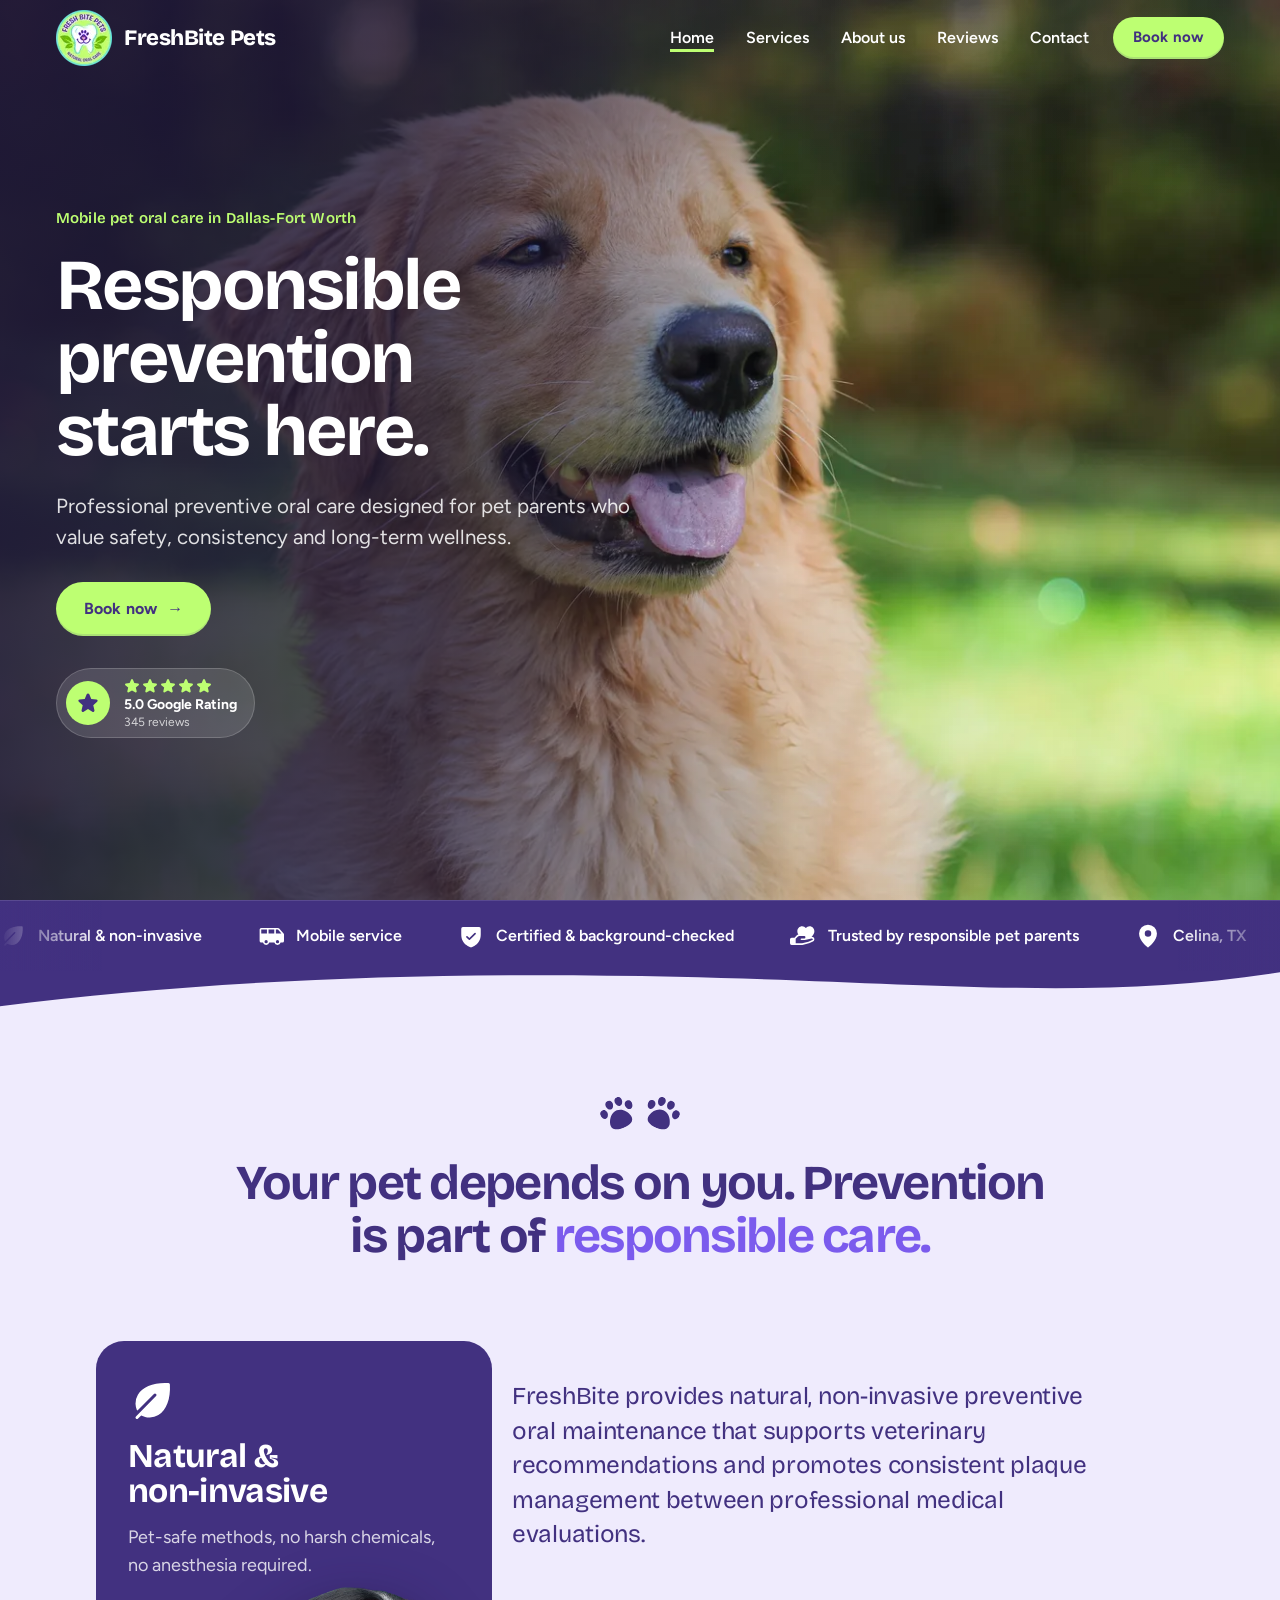
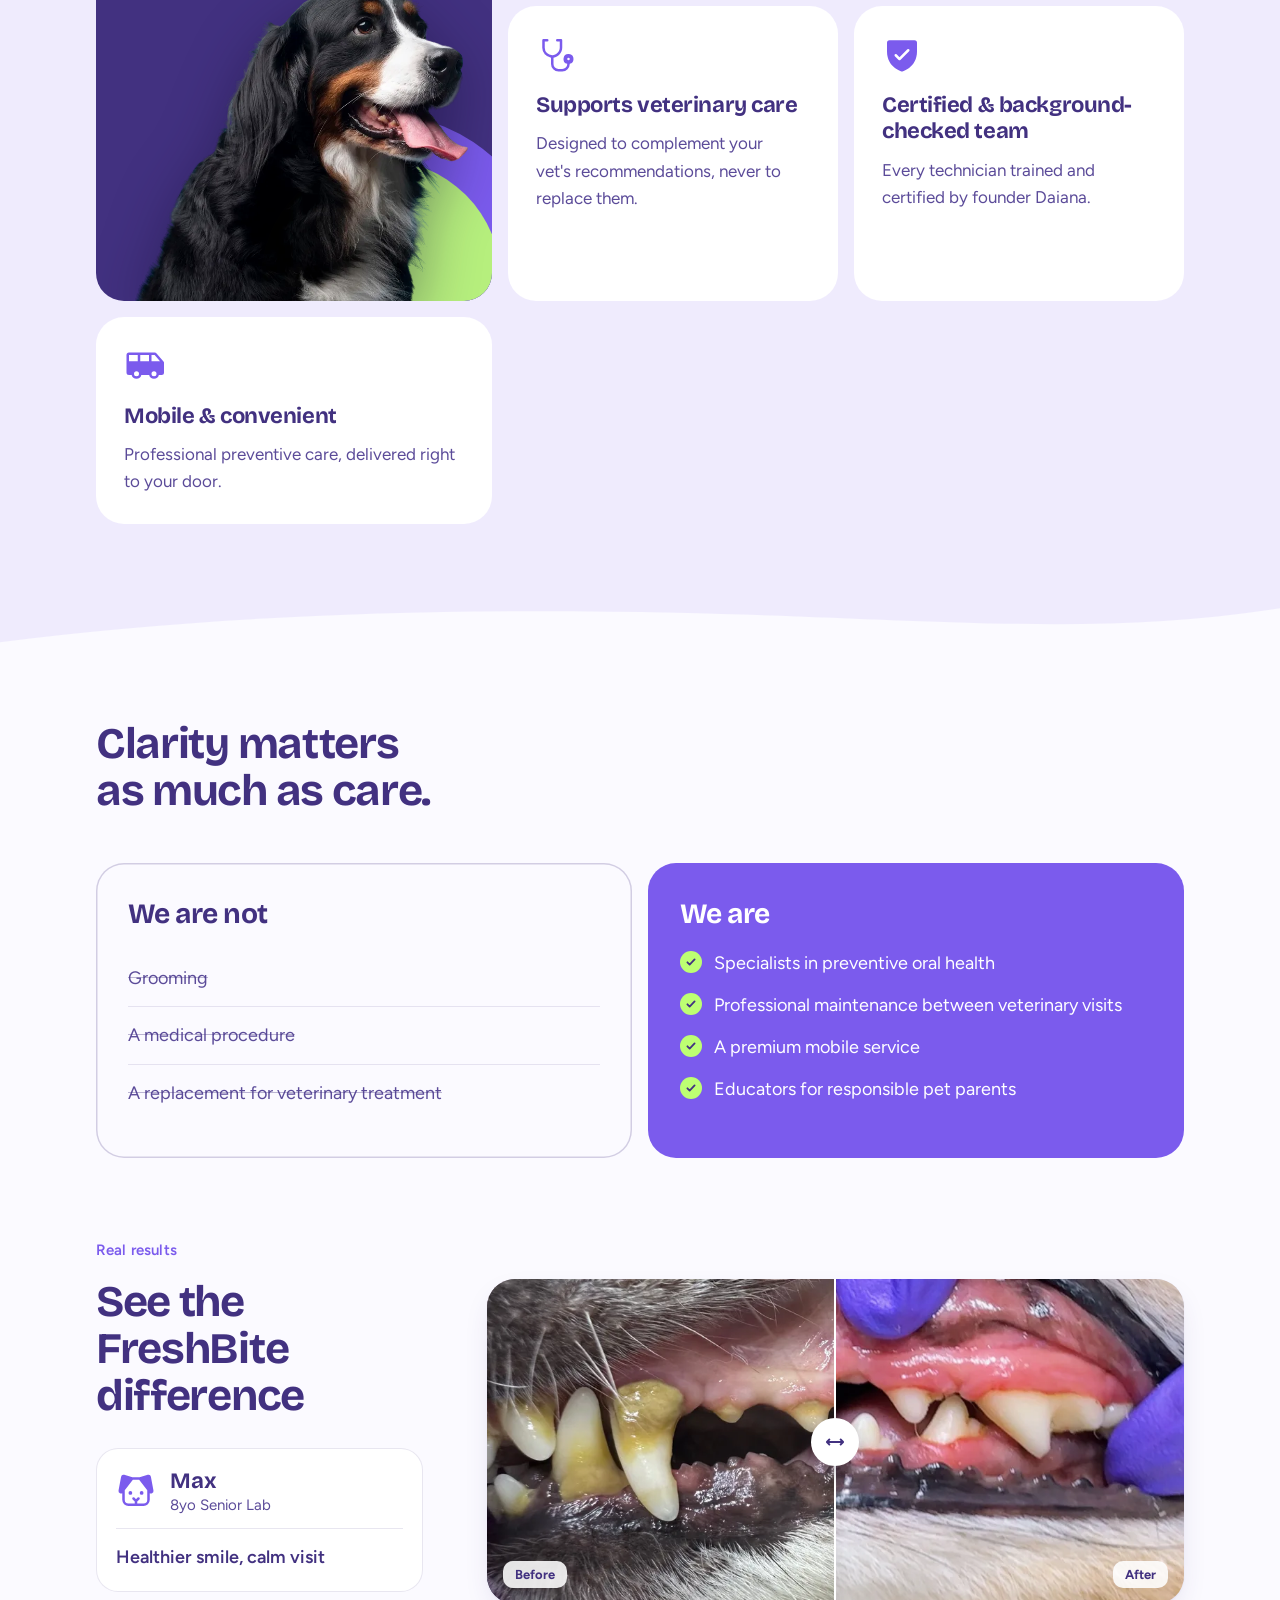
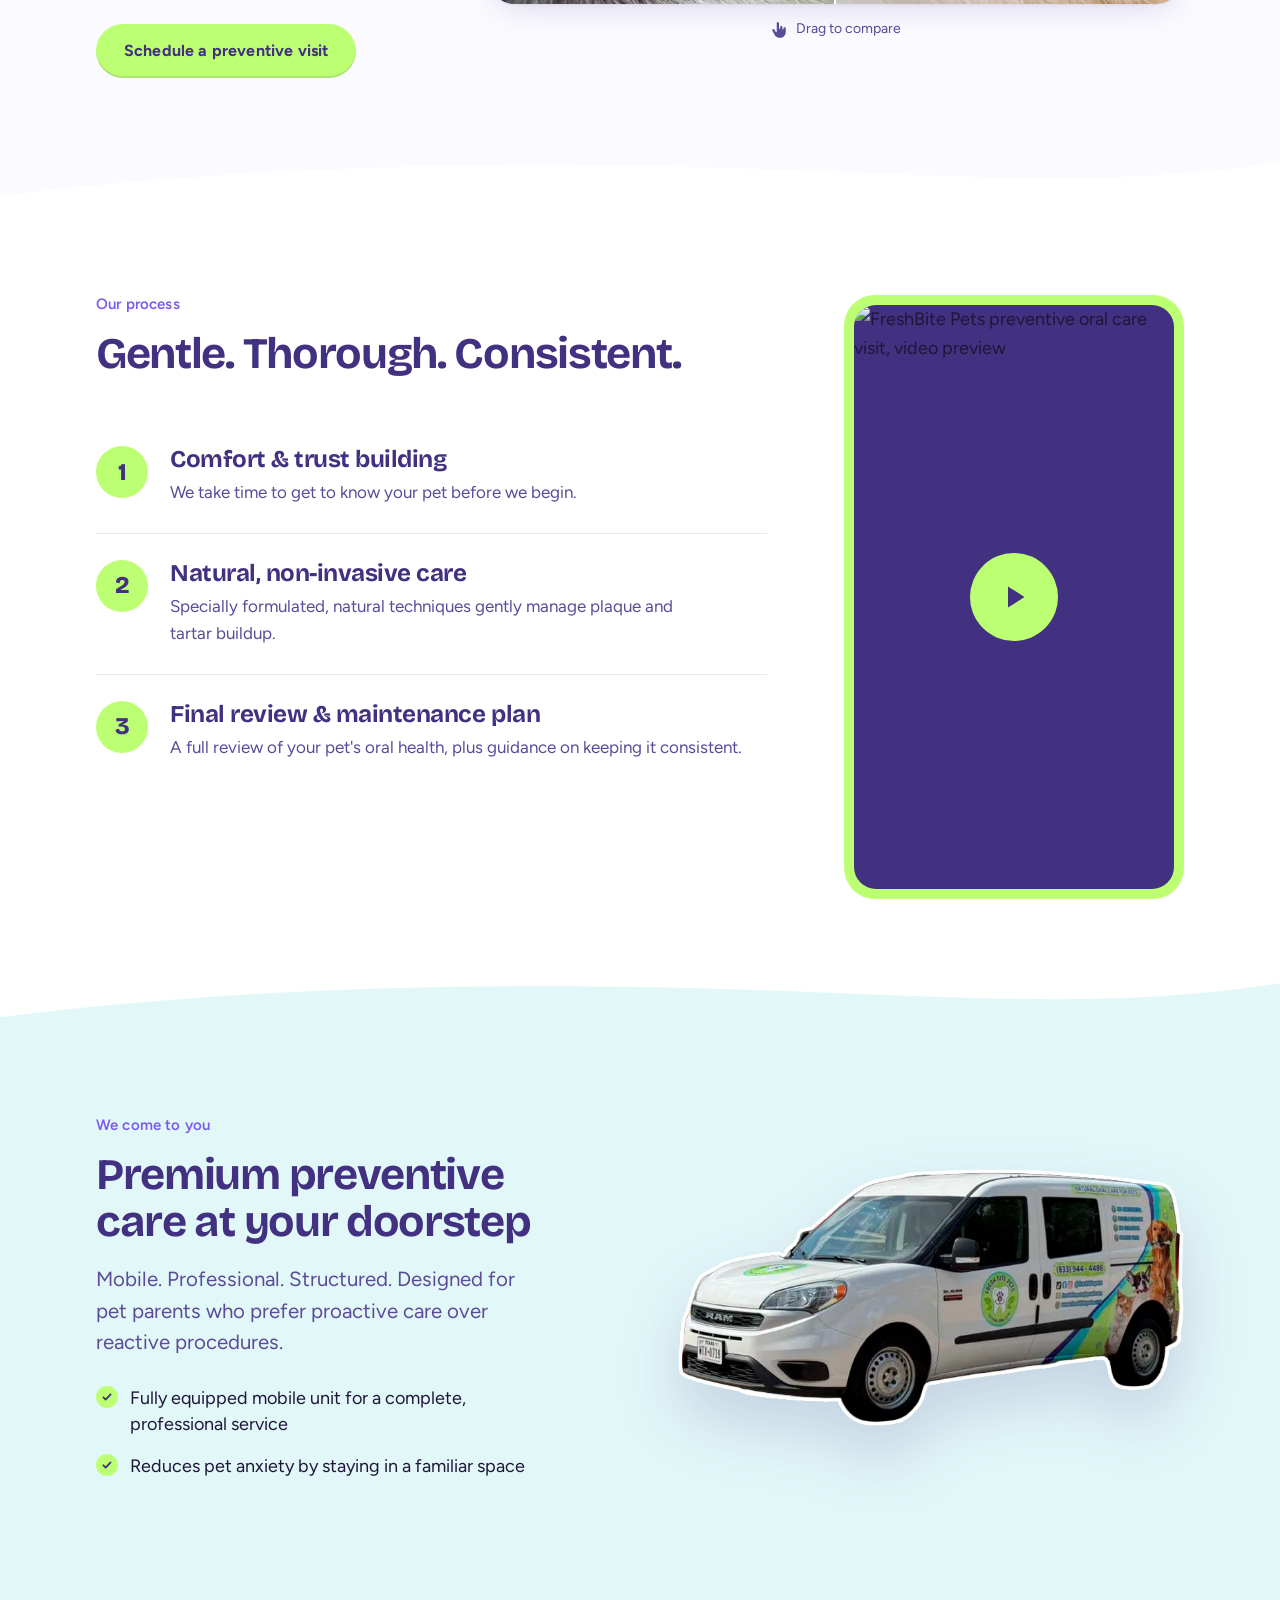
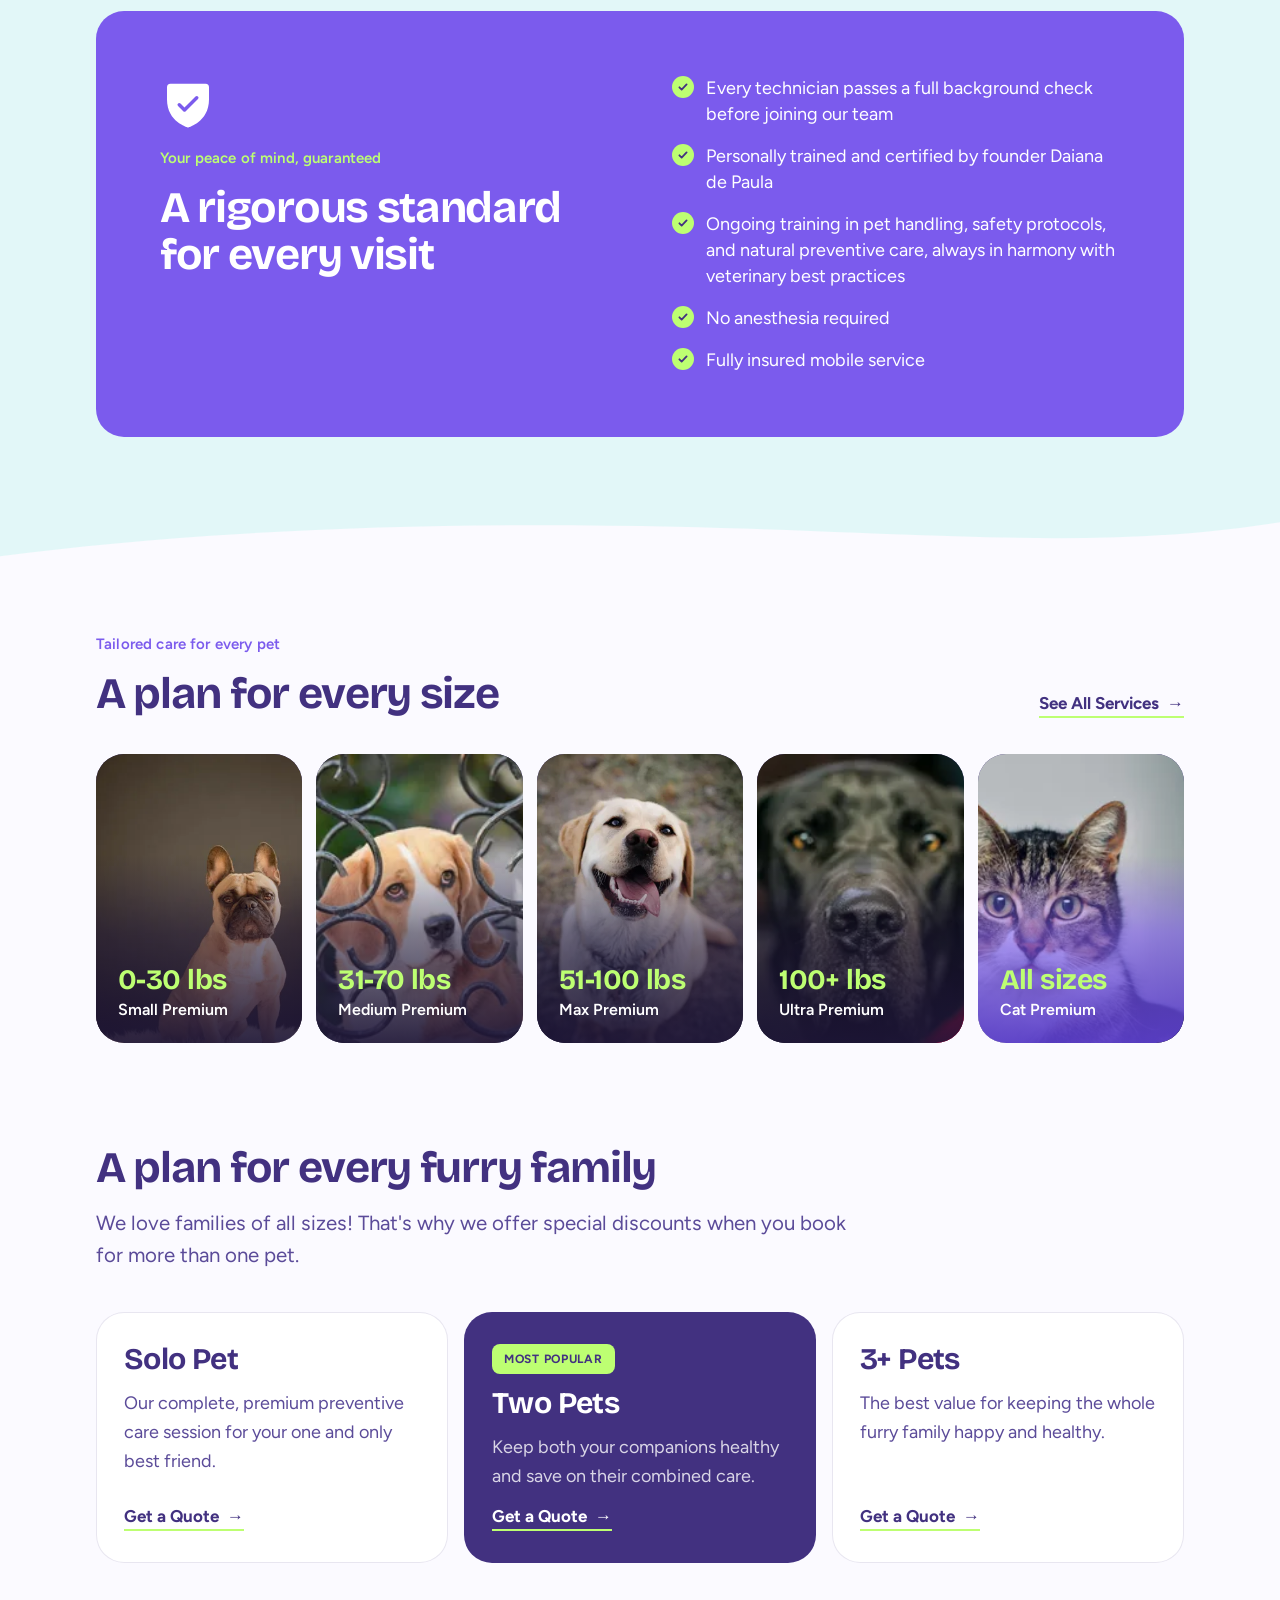
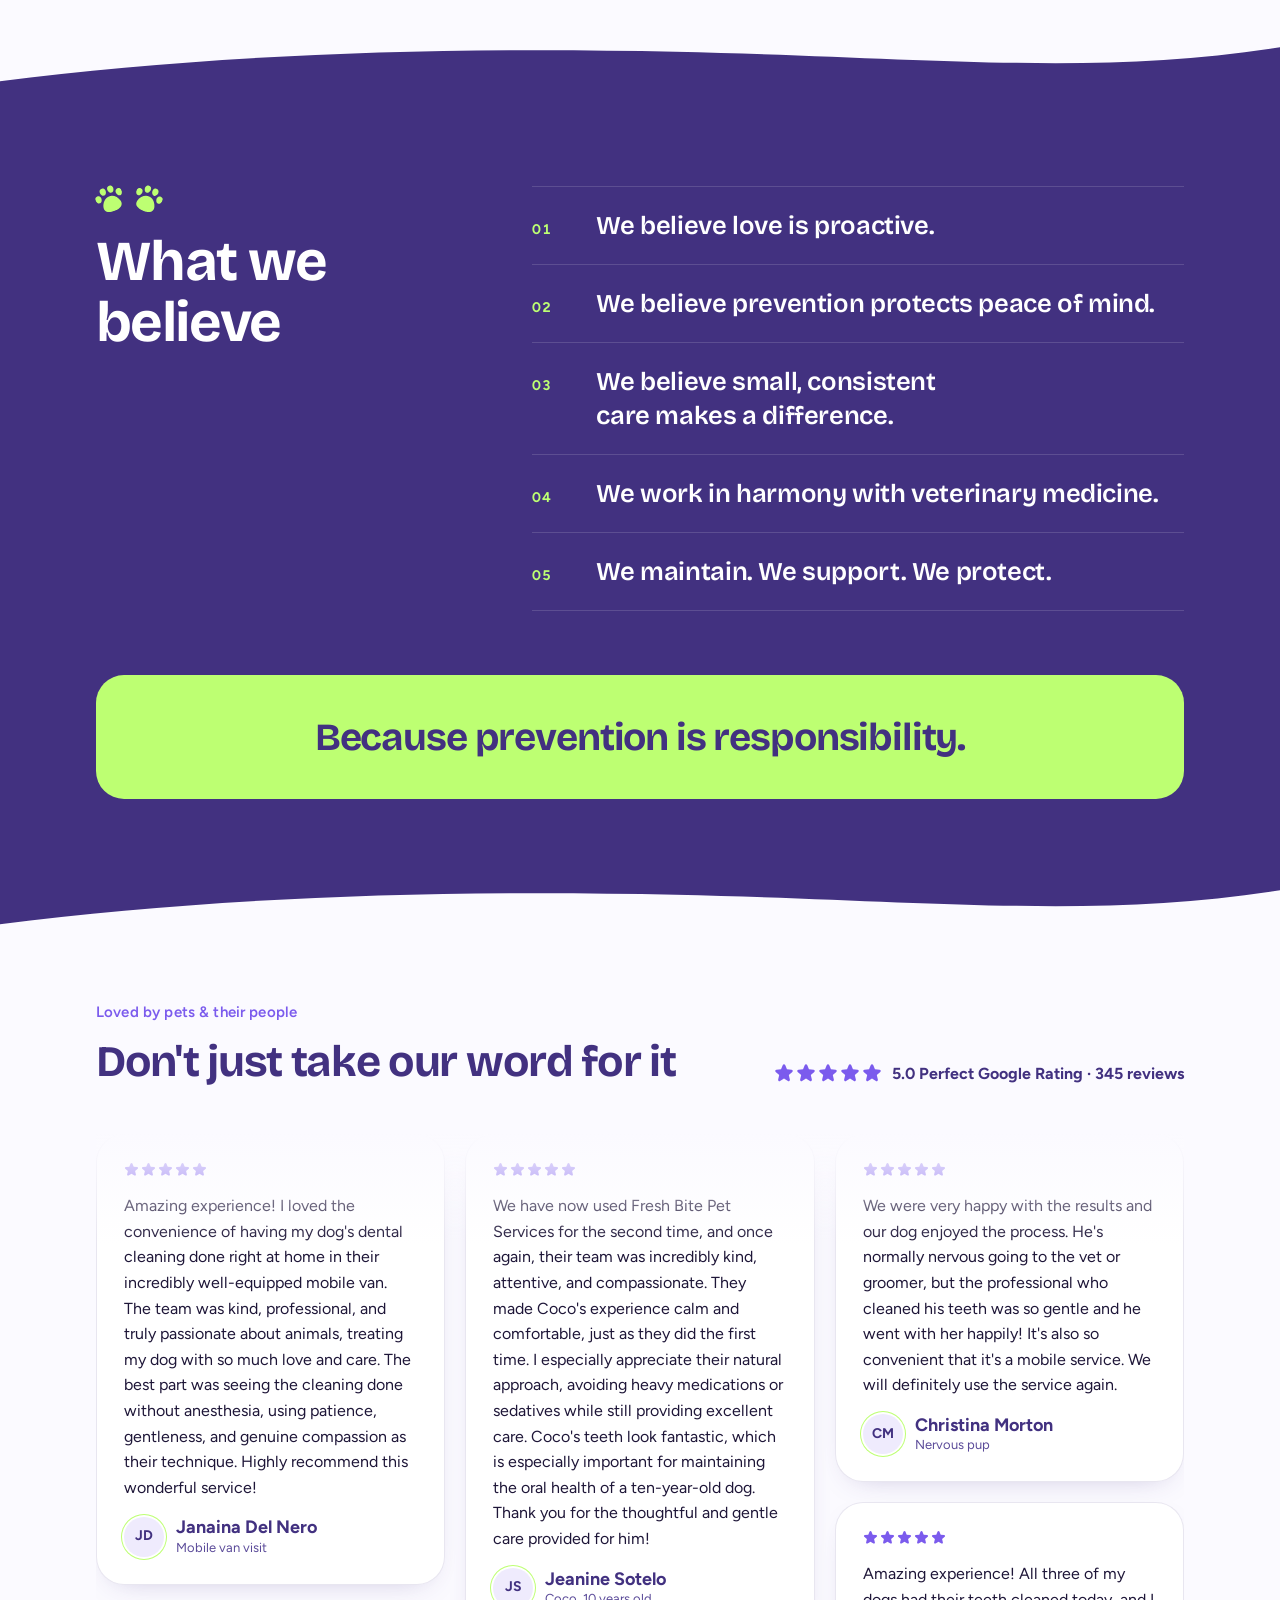
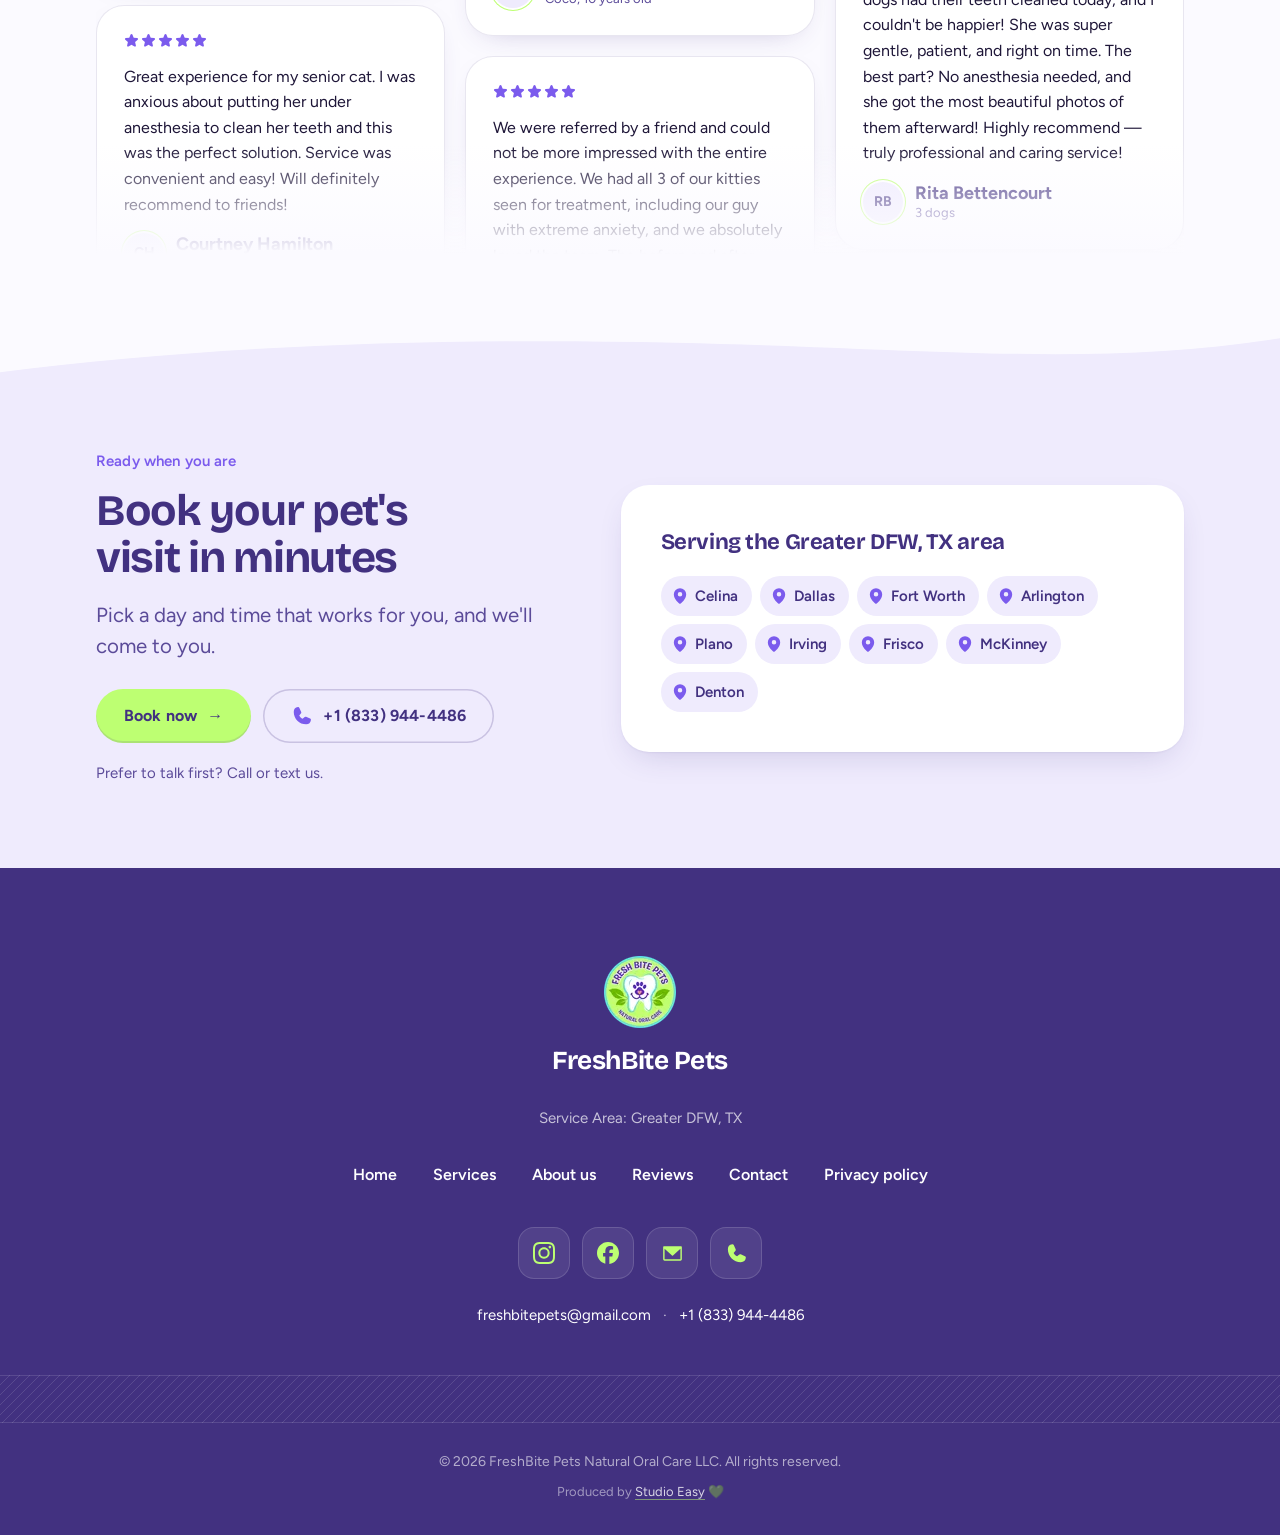
==== commit 24435145: "Add files via upload" ====
--- a/index.html
+++ b/index.html
@@ -1,4 +1,4 @@
-<!DOCTYPE html><html lang="en-US" class="no-js"><head><script>document.documentElement.classList.remove('no-js')</script><meta charset="utf-8"><meta name="viewport" content="width=device-width, initial-scale=1"><title>Mobile Pet Oral Care in Dallas-Fort Worth | FreshBite Pets</title><meta name="description" content="Natural, non-invasive preventive oral care for dogs and cats, delivered to your door across Greater DFW, TX. No anesthesia. Works alongside your vet. Book a visit."><link rel="canonical" href="https://www.freshbitepets.com/"><meta name="theme-color" content="#423180"><link rel="icon" type="image/png" href="/favicon.png"><link rel="apple-touch-icon" href="/favicon.png"><link rel="sitemap" href="/sitemap-index.xml"><link rel="preconnect" href="https://i.ytimg.com" crossorigin><meta property="og:type" content="website"><meta property="og:site_name" content="FreshBite Pets"><meta property="og:locale" content="en_US"><meta property="og:title" content="Mobile Pet Oral Care in Dallas-Fort Worth | FreshBite Pets"><meta property="og:description" content="Natural, non-invasive preventive oral care for dogs and cats, delivered to your door across Greater DFW, TX. No anesthesia. Works alongside your vet. Book a visit."><meta property="og:url" content="https://www.freshbitepets.com/"><meta property="og:image" content="https://www.freshbitepets.com/og-image.jpg"><meta property="og:image:width" content="1200"><meta property="og:image:height" content="630"><meta name="twitter:card" content="summary_large_image"><meta name="geo.region" content="US-TX"><meta name="geo.placename" content="Dallas-Fort Worth"><script type="application/ld+json">{"@context":"https://schema.org","@graph":[{"@type":"ProfessionalService","@id":"https://www.freshbitepets.com/#business","name":"FreshBite Pets","legalName":"FreshBite Pets Natural Oral Care LLC","url":"https://www.freshbitepets.com/","logo":"https://www.freshbitepets.com/favicon.png","image":"https://www.freshbitepets.com/og-image.jpg","email":"freshbitepets@gmail.com","telephone":"+1-833-944-4486","description":"Natural, non-invasive preventive oral care for dogs and cats, delivered by a mobile team across the Greater Dallas-Fort Worth area. Designed to complement, never replace, veterinary care.","founder":{"@type":"Person","name":"Daiana de Paula"},"areaServed":[{"@type":"City","name":"Celina, TX"},{"@type":"City","name":"Dallas, TX"},{"@type":"City","name":"Fort Worth, TX"},{"@type":"City","name":"Arlington, TX"},{"@type":"City","name":"Plano, TX"},{"@type":"City","name":"Irving, TX"},{"@type":"City","name":"Frisco, TX"},{"@type":"City","name":"McKinney, TX"},{"@type":"City","name":"Denton, TX"}],"knowsAbout":["Preventive pet oral care","Plaque management for dogs","Plaque management for cats","Anesthesia-free oral maintenance"],"sameAs":["https://www.instagram.com/freshbitepets/","https://www.facebook.com/freshbitepets"]},{"@type":"WebSite","@id":"https://www.freshbitepets.com/#website","url":"https://www.freshbitepets.com/","name":"FreshBite Pets","publisher":{"@id":"https://www.freshbitepets.com/#business"},"inLanguage":"en-US"},{"@type":"WebPage","@id":"https://www.freshbitepets.com/#webpage","url":"https://www.freshbitepets.com/","name":"Mobile Pet Oral Care in Dallas-Fort Worth | FreshBite Pets","isPartOf":{"@id":"https://www.freshbitepets.com/#website"},"about":{"@id":"https://www.freshbitepets.com/#business"}}]}</script><link rel="stylesheet" href="/_astro/Base.DIj5mO_s.css"><link rel="stylesheet" href="/_astro/index.micQQOcW.css"><style>.tc[data-astro-cid-4apywntb]{grid-template-columns:repeat(auto-fit,minmax(min(100%,200px),1fr));gap:14px;margin:0;padding:0;list-style:none;display:grid}.tc__c[data-astro-cid-4apywntb]{isolation:isolate;border-radius:var(--r-card);aspect-ratio:3/4.2;background:var(--fb-ink);color:#fff;align-items:flex-end;display:flex;position:relative;overflow:hidden}.tc__img[data-astro-cid-4apywntb]{z-index:-2;object-fit:cover;width:100%;height:100%;transition:transform .7s var(--ease);position:absolute;inset:0}.tc__c[data-astro-cid-4apywntb]:after{content:"";z-index:-1;background:linear-gradient(#1e163800 35%,#1e16388c 62%,#1e1638eb 100%);position:absolute;inset:0}.tc__c[data-astro-cid-4apywntb]:hover .tc__img[data-astro-cid-4apywntb]{transform:scale(1.05)}.tc__body[data-astro-cid-4apywntb]{flex-direction:column;gap:4px;padding:22px;display:flex}.tc__w[data-astro-cid-4apywntb]{font-family:var(--font-display);letter-spacing:-.02em;color:var(--fb-lime);font-size:clamp(24px,2.2vw,30px);font-weight:700;line-height:1.05}.tc__n[data-astro-cid-4apywntb]{font-family:var(--font-body);letter-spacing:0;color:#fff;font-size:16px;font-weight:600;line-height:1.3}.tc__d[data-astro-cid-4apywntb]{color:#fffc;margin-top:4px;font-size:15px;line-height:1.45}.tc__c--cat[data-astro-cid-4apywntb]:after{background:linear-gradient(#7b5bed00 35%,#7b5bed99 62%,#5a3ec8f2 100%)}.fam__head[data-astro-cid-gvbm5zkg]{flex-wrap:wrap;justify-content:space-between;align-items:flex-end;gap:16px 48px;display:flex}.fam[data-astro-cid-gvbm5zkg]{grid-template-columns:repeat(auto-fit,minmax(min(100%,260px),1fr));align-items:stretch;gap:16px;display:grid}.fam__c[data-astro-cid-gvbm5zkg]{border-radius:var(--r-card);box-shadow:inset 0 0 0 1px var(--hairline);transition:transform .3s var(--ease),box-shadow .3s var(--ease);background:#fff;flex-direction:column;gap:14px;padding:32px 28px;display:flex}.fam__c[data-astro-cid-gvbm5zkg]:hover{box-shadow:inset 0 0 0 1px var(--hairline),var(--shadow-soft);transform:translateY(-4px)}.fam__c[data-astro-cid-gvbm5zkg] h3[data-astro-cid-gvbm5zkg]{font-size:30px;line-height:1.05}.fam__c[data-astro-cid-gvbm5zkg] p[data-astro-cid-gvbm5zkg]{color:var(--ink-soft);flex:1}.fam__c[data-astro-cid-gvbm5zkg] .tlink[data-astro-cid-gvbm5zkg],.fam__c[data-astro-cid-gvbm5zkg] .tag[data-astro-cid-gvbm5zkg]{align-self:flex-start}.fam__c--pop[data-astro-cid-gvbm5zkg]{background:var(--fb-ink);color:#fff;box-shadow:none}.fam__c--pop[data-astro-cid-gvbm5zkg] h3[data-astro-cid-gvbm5zkg],.fam__c--pop[data-astro-cid-gvbm5zkg] .tlink[data-astro-cid-gvbm5zkg]{color:#fff}.fam__c--pop[data-astro-cid-gvbm5zkg] p[data-astro-cid-gvbm5zkg]{color:#fffc}.fam__c--pop[data-astro-cid-gvbm5zkg] .tlink[data-astro-cid-gvbm5zkg]:hover{color:#fff}
+<!DOCTYPE html><html lang="en-US" class="no-js"><head><script>document.documentElement.classList.remove('no-js')</script><meta charset="utf-8"><meta name="viewport" content="width=device-width, initial-scale=1"><title>Mobile Pet Oral Care in Dallas-Fort Worth | FreshBite Pets</title><meta name="description" content="Natural, non-invasive preventive oral care for dogs and cats, delivered to your door across Greater DFW, TX. No anesthesia. Works alongside your vet. Book a visit."><link rel="canonical" href="https://www.freshbitepets.com/"><meta name="theme-color" content="#423180"><link rel="icon" type="image/png" href="/favicon.png"><link rel="apple-touch-icon" href="/favicon.png"><link rel="sitemap" href="/sitemap-index.xml"><link rel="preconnect" href="https://i.ytimg.com" crossorigin><meta property="og:type" content="website"><meta property="og:site_name" content="FreshBite Pets"><meta property="og:locale" content="en_US"><meta property="og:title" content="Mobile Pet Oral Care in Dallas-Fort Worth | FreshBite Pets"><meta property="og:description" content="Natural, non-invasive preventive oral care for dogs and cats, delivered to your door across Greater DFW, TX. No anesthesia. Works alongside your vet. Book a visit."><meta property="og:url" content="https://www.freshbitepets.com/"><meta property="og:image" content="https://www.freshbitepets.com/og-image.jpg"><meta property="og:image:width" content="1200"><meta property="og:image:height" content="630"><meta name="twitter:card" content="summary_large_image"><meta name="geo.region" content="US-TX"><meta name="geo.placename" content="Dallas-Fort Worth"><script type="application/ld+json">{"@context":"https://schema.org","@graph":[{"@type":"ProfessionalService","@id":"https://www.freshbitepets.com/#business","name":"FreshBite Pets","legalName":"FreshBite Pets Natural Oral Care LLC","url":"https://www.freshbitepets.com/","logo":"https://www.freshbitepets.com/favicon.png","image":"https://www.freshbitepets.com/og-image.jpg","email":"freshbitepets@gmail.com","telephone":"+1-833-944-4486","description":"Natural, non-invasive preventive oral care for dogs and cats, delivered by a mobile team across the Greater Dallas-Fort Worth area. Designed to complement, never replace, veterinary care.","founder":{"@type":"Person","name":"Daiana de Paula"},"areaServed":[{"@type":"City","name":"Celina, TX"},{"@type":"City","name":"Dallas, TX"},{"@type":"City","name":"Fort Worth, TX"},{"@type":"City","name":"Arlington, TX"},{"@type":"City","name":"Plano, TX"},{"@type":"City","name":"Irving, TX"},{"@type":"City","name":"Frisco, TX"},{"@type":"City","name":"McKinney, TX"},{"@type":"City","name":"Denton, TX"}],"knowsAbout":["Preventive pet oral care","Plaque management for dogs","Plaque management for cats","Anesthesia-free oral maintenance"],"sameAs":["https://www.instagram.com/freshbitepets/","https://www.facebook.com/freshbitepets"]},{"@type":"WebSite","@id":"https://www.freshbitepets.com/#website","url":"https://www.freshbitepets.com/","name":"FreshBite Pets","publisher":{"@id":"https://www.freshbitepets.com/#business"},"inLanguage":"en-US"},{"@type":"WebPage","@id":"https://www.freshbitepets.com/#webpage","url":"https://www.freshbitepets.com/","name":"Mobile Pet Oral Care in Dallas-Fort Worth | FreshBite Pets","isPartOf":{"@id":"https://www.freshbitepets.com/#website"},"about":{"@id":"https://www.freshbitepets.com/#business"}}]}</script><link rel="stylesheet" href="/_astro/Base.DIj5mO_s.css"><link rel="stylesheet" href="/_astro/index.DmOw1y8l.css"><style>.tc[data-astro-cid-4apywntb]{grid-template-columns:repeat(auto-fit,minmax(min(100%,200px),1fr));gap:14px;margin:0;padding:0;list-style:none;display:grid}.tc__c[data-astro-cid-4apywntb]{isolation:isolate;border-radius:var(--r-card);aspect-ratio:3/4.2;background:var(--fb-ink);color:#fff;align-items:flex-end;display:flex;position:relative;overflow:hidden}.tc__img[data-astro-cid-4apywntb]{z-index:-2;object-fit:cover;width:100%;height:100%;transition:transform .7s var(--ease);position:absolute;inset:0}.tc__c[data-astro-cid-4apywntb]:after{content:"";z-index:-1;background:linear-gradient(#1e163800 35%,#1e16388c 62%,#1e1638eb 100%);position:absolute;inset:0}.tc__c[data-astro-cid-4apywntb]:hover .tc__img[data-astro-cid-4apywntb]{transform:scale(1.05)}.tc__body[data-astro-cid-4apywntb]{flex-direction:column;gap:4px;padding:22px;display:flex}.tc__w[data-astro-cid-4apywntb]{font-family:var(--font-display);letter-spacing:-.02em;color:var(--fb-lime);font-size:clamp(24px,2.2vw,30px);font-weight:700;line-height:1.05}.tc__n[data-astro-cid-4apywntb]{font-family:var(--font-body);letter-spacing:0;color:#fff;font-size:16px;font-weight:600;line-height:1.3}.tc__d[data-astro-cid-4apywntb]{color:#fffc;margin-top:4px;font-size:15px;line-height:1.45}.tc__c--cat[data-astro-cid-4apywntb]:after{background:linear-gradient(#7b5bed00 35%,#7b5bed99 62%,#5a3ec8f2 100%)}.fam__head[data-astro-cid-gvbm5zkg]{flex-wrap:wrap;justify-content:space-between;align-items:flex-end;gap:16px 48px;display:flex}.fam[data-astro-cid-gvbm5zkg]{grid-template-columns:repeat(auto-fit,minmax(min(100%,260px),1fr));align-items:stretch;gap:16px;display:grid}.fam__c[data-astro-cid-gvbm5zkg]{border-radius:var(--r-card);box-shadow:inset 0 0 0 1px var(--hairline);transition:transform .3s var(--ease),box-shadow .3s var(--ease);background:#fff;flex-direction:column;gap:14px;padding:32px 28px;display:flex}.fam__c[data-astro-cid-gvbm5zkg]:hover{box-shadow:inset 0 0 0 1px var(--hairline),var(--shadow-soft);transform:translateY(-4px)}.fam__c[data-astro-cid-gvbm5zkg] h3[data-astro-cid-gvbm5zkg]{font-size:30px;line-height:1.05}.fam__c[data-astro-cid-gvbm5zkg] p[data-astro-cid-gvbm5zkg]{color:var(--ink-soft);flex:1}.fam__c[data-astro-cid-gvbm5zkg] .tlink[data-astro-cid-gvbm5zkg],.fam__c[data-astro-cid-gvbm5zkg] .tag[data-astro-cid-gvbm5zkg]{align-self:flex-start}.fam__c--pop[data-astro-cid-gvbm5zkg]{background:var(--fb-ink);color:#fff;box-shadow:none}.fam__c--pop[data-astro-cid-gvbm5zkg] h3[data-astro-cid-gvbm5zkg],.fam__c--pop[data-astro-cid-gvbm5zkg] .tlink[data-astro-cid-gvbm5zkg]{color:#fff}.fam__c--pop[data-astro-cid-gvbm5zkg] p[data-astro-cid-gvbm5zkg]{color:#fffc}.fam__c--pop[data-astro-cid-gvbm5zkg] .tlink[data-astro-cid-gvbm5zkg]:hover{color:#fff}
 .proc[data-astro-cid-nmr5b46t]{align-items:flex-start}.proc__steps[data-astro-cid-nmr5b46t]{margin:24px 0 0;padding:0;list-style:none}.proc__steps[data-astro-cid-nmr5b46t] li[data-astro-cid-nmr5b46t]{border-top:1px solid var(--hairline);gap:22px;padding:26px 0;display:flex}.proc__steps[data-astro-cid-nmr5b46t] li[data-astro-cid-nmr5b46t]:first-child{border-top:0}.proc__n[data-astro-cid-nmr5b46t]{background:var(--fb-lime);width:52px;height:52px;color:var(--fb-ink);font-family:var(--font-display);border-radius:999px;flex:none;justify-content:center;align-items:center;font-size:24px;font-weight:800;display:flex}.proc__steps[data-astro-cid-nmr5b46t] h3[data-astro-cid-nmr5b46t]{margin-bottom:6px;font-size:24px;line-height:1.15}.proc__steps[data-astro-cid-nmr5b46t] p[data-astro-cid-nmr5b46t]{color:var(--ink-soft);font-size:17px}.proc__video[data-astro-cid-nmr5b46t]{flex:0 340px;width:100%;max-width:340px;margin:0 auto}.yt[data-astro-cid-nmr5b46t]{aspect-ratio:9/16;background:var(--fb-lime);border-radius:31px;padding:10px;position:relative;overflow:hidden}.yt[data-astro-cid-nmr5b46t] img[data-astro-cid-nmr5b46t],.yt[data-astro-cid-nmr5b46t] iframe{object-fit:cover;background:var(--fb-ink);border:0;border-radius:22px;width:100%;height:100%;display:block}.yt__play[data-astro-cid-nmr5b46t]{background:var(--fb-lime);width:88px;height:88px;box-shadow:var(--shadow-cta);cursor:pointer;border:0;border-radius:999px;justify-content:center;align-items:center;display:flex;position:absolute;top:50%;left:50%;transform:translate(-50%,-50%)}.safe[data-astro-cid-vj22yvtw]{background:var(--fb-violet);color:#fff;border-radius:var(--r-card);grid-template-columns:repeat(auto-fit,minmax(min(100%,340px),1fr));align-items:start;gap:clamp(32px,5vw,72px);padding:clamp(32px,5vw,64px);display:grid}.safe[data-astro-cid-vj22yvtw] h2[data-astro-cid-vj22yvtw]{color:#fff}.safe[data-astro-cid-vj22yvtw] .eyebrow[data-astro-cid-vj22yvtw]{color:var(--fb-lime)}
 .check__dot[data-astro-cid-fo7mycyf]{background:var(--fb-lime);width:22px;height:22px;color:var(--fb-ink);border-radius:999px;flex:none;justify-content:center;align-items:center;margin-top:1px;display:flex}
-</style></head><body><a class="skip" href="#main">Skip to content</a><header class="hdr hdr--overlay" data-astro-cid-fzpbxy5g><div class="hdr__in" data-astro-cid-fzpbxy5g><a href="/" class="hdr__brand" aria-label="FreshBite Pets home" data-astro-cid-fzpbxy5g><img src="/_astro/logo-badge.BX-Un3X4_20clj9.webp" alt loading="eager" data-astro-cid-fzpbxy5g="true" decoding="async" width="56" height="56"><span data-astro-cid-fzpbxy5g>FreshBite Pets</span></a><nav class="hdr__nav" id="site-nav" aria-label="Main" data-astro-cid-fzpbxy5g><ul data-astro-cid-fzpbxy5g><li data-astro-cid-fzpbxy5g><a href="/" aria-current="page" data-astro-cid-fzpbxy5g>Home</a></li><li data-astro-cid-fzpbxy5g><a href="/services" data-astro-cid-fzpbxy5g>Services</a></li><li data-astro-cid-fzpbxy5g><a href="/about" data-astro-cid-fzpbxy5g>About us</a></li><li data-astro-cid-fzpbxy5g><a href="/#reviews" data-astro-cid-fzpbxy5g>Reviews</a></li><li data-astro-cid-fzpbxy5g><a href="/contact" data-astro-cid-fzpbxy5g>Contact</a></li></ul></nav><div class="hdr__actions" data-astro-cid-fzpbxy5g><a class="btn btn--sm" href="/contact" data-astro-cid-fzpbxy5g>Book now</a><button class="hdr__toggle" type="button" aria-controls="site-nav" aria-expanded="false" aria-label="Open menu" data-astro-cid-fzpbxy5g><span data-astro-cid-fzpbxy5g></span><span data-astro-cid-fzpbxy5g></span><span data-astro-cid-fzpbxy5g></span></button></div></div></header><script type="module">var e=document.querySelector(`.hdr__toggle`),t=document.getElementById(`site-nav`);e?.addEventListener(`click`,()=>{let n=t.classList.toggle(`is-open`);e.setAttribute(`aria-expanded`,String(n)),e.setAttribute(`aria-label`,n?`Close menu`:`Open menu`)});var n=document.querySelector(`.hdr--overlay`),r=()=>n?.classList.toggle(`is-solid`,scrollY>40||t.classList.contains(`is-open`));n&&(r(),addEventListener(`scroll`,r,{passive:!0}),e?.addEventListener(`click`,r)),addEventListener(`keydown`,n=>{n.key===`Escape`&&t?.classList.contains(`is-open`)&&(e?.click(),e?.focus())}),t?.addEventListener(`click`,n=>{n.target.closest(`a`)&&(t.classList.remove(`is-open`),e.setAttribute(`aria-expanded`,`false`))});</script><main id="main"><section class="hero" aria-labelledby="hero-h" data-astro-cid-lcdefpme><img src="/_astro/hero-golden-2.CzlVDj6J_ZRA9Po.webp" srcset="/_astro/hero-golden-2.CzlVDj6J_Z28BnQr.webp 640w, /_astro/hero-golden-2.CzlVDj6J_ZBrc4B.webp 960w, /_astro/hero-golden-2.CzlVDj6J_25D0RF.webp 1400w, /_astro/hero-golden-2.CzlVDj6J_ZkSilH.webp 2000w, /_astro/hero-golden-2.CzlVDj6J_ZRA9Po.webp 2400w" alt="Happy golden retriever smiling in a sunny backyard, showing clean teeth" sizes="100vw" loading="eager" fetchpriority="high" data-astro-cid-lcdefpme="true" decoding="async" width="2400" height="1600" class="hero__bg"><div class="hero__shade" aria-hidden="true" data-astro-cid-lcdefpme></div><div class="hero__in" data-astro-cid-lcdefpme><div class="hero__text stack" data-astro-cid-lcdefpme><h1 id="hero-h" class="h1 hero__h1" data-astro-cid-lcdefpme><span class="eyebrow" data-astro-cid-lcdefpme>Mobile pet oral care in Dallas-Fort Worth</span> Responsible prevention starts here.</h1><p class="lead" data-astro-cid-lcdefpme>Professional preventive oral care designed for pet parents who value safety, consistency and long-term wellness.</p><div class="hero__cta" data-astro-cid-lcdefpme><a class="btn" href="/contact" data-astro-cid-lcdefpme>Book now <span aria-hidden="true" data-astro-cid-lcdefpme>→</span></a><a class="hero__phone" href="tel:+18339444486" data-astro-cid-lcdefpme><svg xmlns="http://www.w3.org/2000/svg" viewBox="0 0 256 256" fill="currentColor" width="22" height="22" style="display:block;flex:none;color:#fff" aria-hidden="true" focusable="false"><path d="M231.88,175.08A56.26,56.26,0,0,1,176,224C96.6,224,32,159.4,32,80A56.26,56.26,0,0,1,80.92,24.12a16,16,0,0,1,16.62,9.52l21.12,47.15,0,.12A16,16,0,0,1,117.39,96c-.18.27-.37.52-.57.77L96,121.45c7.49,15.22,23.41,31,38.83,38.51l24.34-20.71a8.12,8.12,0,0,1,.75-.56,16,16,0,0,1,15.17-1.4l.13.06,47.11,21.11A16,16,0,0,1,231.88,175.08Z"/></svg>+1 (833) 944-4486</a></div><a href="#reviews" class="hero__proof" data-astro-cid-lcdefpme><span class="hero__badge" data-astro-cid-lcdefpme><svg xmlns="http://www.w3.org/2000/svg" viewBox="0 0 256 256" fill="currentColor" width="22" height="22" style="display:block;flex:none;color:var(--fb-ink)" aria-hidden="true" focusable="false"><path d="M234.29,114.85l-45,38.83L203,211.75a16.4,16.4,0,0,1-24.5,17.82L128,198.49,77.47,229.57A16.4,16.4,0,0,1,53,211.75l13.76-58.07-45-38.83A16.46,16.46,0,0,1,31.08,86l59-4.76,22.76-55.08a16.36,16.36,0,0,1,30.27,0l22.75,55.08,59,4.76a16.46,16.46,0,0,1,9.37,28.86Z"/></svg></span><span data-astro-cid-lcdefpme><span style="display:inline-flex;gap:2px" role="img" aria-label="5 out of 5 stars"><svg xmlns="http://www.w3.org/2000/svg" viewBox="0 0 256 256" fill="currentColor" width="16" height="16" style="display:block;flex:none;color:var(--fb-lime)" aria-hidden="true" focusable="false"><path d="M234.29,114.85l-45,38.83L203,211.75a16.4,16.4,0,0,1-24.5,17.82L128,198.49,77.47,229.57A16.4,16.4,0,0,1,53,211.75l13.76-58.07-45-38.83A16.46,16.46,0,0,1,31.08,86l59-4.76,22.76-55.08a16.36,16.36,0,0,1,30.27,0l22.75,55.08,59,4.76a16.46,16.46,0,0,1,9.37,28.86Z"/></svg><svg xmlns="http://www.w3.org/2000/svg" viewBox="0 0 256 256" fill="currentColor" width="16" height="16" style="display:block;flex:none;color:var(--fb-lime)" aria-hidden="true" focusable="false"><path d="M234.29,114.85l-45,38.83L203,211.75a16.4,16.4,0,0,1-24.5,17.82L128,198.49,77.47,229.57A16.4,16.4,0,0,1,53,211.75l13.76-58.07-45-38.83A16.46,16.46,0,0,1,31.08,86l59-4.76,22.76-55.08a16.36,16.36,0,0,1,30.27,0l22.75,55.08,59,4.76a16.46,16.46,0,0,1,9.37,28.86Z"/></svg><svg xmlns="http://www.w3.org/2000/svg" viewBox="0 0 256 256" fill="currentColor" width="16" height="16" style="display:block;flex:none;color:var(--fb-lime)" aria-hidden="true" focusable="false"><path d="M234.29,114.85l-45,38.83L203,211.75a16.4,16.4,0,0,1-24.5,17.82L128,198.49,77.47,229.57A16.4,16.4,0,0,1,53,211.75l13.76-58.07-45-38.83A16.46,16.46,0,0,1,31.08,86l59-4.76,22.76-55.08a16.36,16.36,0,0,1,30.27,0l22.75,55.08,59,4.76a16.46,16.46,0,0,1,9.37,28.86Z"/></svg><svg xmlns="http://www.w3.org/2000/svg" viewBox="0 0 256 256" fill="currentColor" width="16" height="16" style="display:block;flex:none;color:var(--fb-lime)" aria-hidden="true" focusable="false"><path d="M234.29,114.85l-45,38.83L203,211.75a16.4,16.4,0,0,1-24.5,17.82L128,198.49,77.47,229.57A16.4,16.4,0,0,1,53,211.75l13.76-58.07-45-38.83A16.46,16.46,0,0,1,31.08,86l59-4.76,22.76-55.08a16.36,16.36,0,0,1,30.27,0l22.75,55.08,59,4.76a16.46,16.46,0,0,1,9.37,28.86Z"/></svg><svg xmlns="http://www.w3.org/2000/svg" viewBox="0 0 256 256" fill="currentColor" width="16" height="16" style="display:block;flex:none;color:var(--fb-lime)" aria-hidden="true" focusable="false"><path d="M234.29,114.85l-45,38.83L203,211.75a16.4,16.4,0,0,1-24.5,17.82L128,198.49,77.47,229.57A16.4,16.4,0,0,1,53,211.75l13.76-58.07-45-38.83A16.46,16.46,0,0,1,31.08,86l59-4.76,22.76-55.08a16.36,16.36,0,0,1,30.27,0l22.75,55.08,59,4.76a16.46,16.46,0,0,1,9.37,28.86Z"/></svg></span><strong data-astro-cid-lcdefpme>5.0 Google Rating</strong><em data-astro-cid-lcdefpme>345 reviews</em></span></a></div></div></section><div class="marquee" aria-label="Why pet parents trust us" data-astro-cid-lcdefpme><ul class="marquee__track" data-astro-cid-lcdefpme><li data-astro-cid-lcdefpme><svg xmlns="http://www.w3.org/2000/svg" viewBox="0 0 256 256" fill="currentColor" width="26" height="26" style="display:block;flex:none;color:#fff" aria-hidden="true" focusable="false"><path d="M223.45,40.07a8,8,0,0,0-7.52-7.52C139.8,28.08,78.82,51,52.82,94a87.09,87.09,0,0,0-12.76,49A101.72,101.72,0,0,0,46.7,175.2a4,4,0,0,0,6.61,1.43l85-86.3a8,8,0,0,1,11.32,11.32L56.74,195.94,42.55,210.13a8.2,8.2,0,0,0-.6,11.1,8,8,0,0,0,11.71.43l16.79-16.79c14.14,6.84,28.41,10.57,42.56,11.07q1.67.06,3.33.06A86.93,86.93,0,0,0,162,203.18C205,177.18,227.93,116.21,223.45,40.07Z"/></svg>Natural &amp; non-invasive</li><li data-astro-cid-lcdefpme><svg xmlns="http://www.w3.org/2000/svg" viewBox="0 0 256 256" fill="currentColor" width="26" height="26" style="display:block;flex:none;color:#fff" aria-hidden="true" focusable="false"><path d="M254.07,106.79,208.53,53.73A16,16,0,0,0,196.26,48H32A16,16,0,0,0,16,64V176a16,16,0,0,0,16,16H49a32,32,0,0,0,62,0h50a32,32,0,0,0,62,0h17a16,16,0,0,0,16-16V112A8,8,0,0,0,254.07,106.79ZM32,104V64H88v40Zm48,96a16,16,0,1,1,16-16A16,16,0,0,1,80,200Zm80-96H104V64h56Zm32,96a16,16,0,1,1,16-16A16,16,0,0,1,192,200Zm-16-96V64h20.26l34.33,40Z"/></svg>Mobile service</li><li data-astro-cid-lcdefpme><svg xmlns="http://www.w3.org/2000/svg" viewBox="0 0 256 256" fill="currentColor" width="26" height="26" style="display:block;flex:none;color:#fff" aria-hidden="true" focusable="false"><path d="M208,40H48A16,16,0,0,0,32,56v56c0,52.72,25.52,84.67,46.93,102.19,23.06,18.86,46,25.26,47,25.53a8,8,0,0,0,4.2,0c1-.27,23.91-6.67,47-25.53C198.48,196.67,224,164.72,224,112V56A16,16,0,0,0,208,40Zm-34.32,69.66-56,56a8,8,0,0,1-11.32,0l-24-24a8,8,0,0,1,11.32-11.32L112,148.69l50.34-50.35a8,8,0,0,1,11.32,11.32Z"/></svg>Certified &amp; background-checked</li><li data-astro-cid-lcdefpme><svg xmlns="http://www.w3.org/2000/svg" viewBox="0 0 256 256" fill="currentColor" width="26" height="26" style="display:block;flex:none;color:#fff" aria-hidden="true" focusable="false"><path d="M230.33,141.06a24.34,24.34,0,0,0-18.61-4.77C230.5,117.33,240,98.48,240,80c0-26.47-21.29-48-47.46-48A47.58,47.58,0,0,0,156,48.75,47.58,47.58,0,0,0,119.46,32C93.29,32,72,53.53,72,80c0,11,3.24,21.69,10.06,33a31.87,31.87,0,0,0-14.75,8.4L44.69,144H16A16,16,0,0,0,0,160v40a16,16,0,0,0,16,16H120a7.93,7.93,0,0,0,1.94-.24l64-16a6.94,6.94,0,0,0,1.19-.4L226,182.82l.44-.2a24.6,24.6,0,0,0,3.93-41.56Zm-10.9,27.15-38,16.18L119,200H56V155.31l22.63-22.62A15.86,15.86,0,0,1,89.94,128H140a12,12,0,0,1,0,24H112a8,8,0,0,0,0,16h32a8.32,8.32,0,0,0,1.79-.2l67-15.41.31-.08a8.6,8.6,0,0,1,6.3,15.9Z"/></svg>Trusted by responsible pet parents</li><li data-astro-cid-lcdefpme><svg xmlns="http://www.w3.org/2000/svg" viewBox="0 0 256 256" fill="currentColor" width="26" height="26" style="display:block;flex:none;color:#fff" aria-hidden="true" focusable="false"><path d="M128,16a88.1,88.1,0,0,0-88,88c0,75.3,80,132.17,83.41,134.55a8,8,0,0,0,9.18,0C136,236.17,216,179.3,216,104A88.1,88.1,0,0,0,128,16Zm0,56a32,32,0,1,1-32,32A32,32,0,0,1,128,72Z"/></svg>Celina, TX</li><li data-astro-cid-lcdefpme><svg xmlns="http://www.w3.org/2000/svg" viewBox="0 0 256 256" fill="currentColor" width="26" height="26" style="display:block;flex:none;color:#fff" aria-hidden="true" focusable="false"><path d="M128,16a88.1,88.1,0,0,0-88,88c0,75.3,80,132.17,83.41,134.55a8,8,0,0,0,9.18,0C136,236.17,216,179.3,216,104A88.1,88.1,0,0,0,128,16Zm0,56a32,32,0,1,1-32,32A32,32,0,0,1,128,72Z"/></svg>Dallas, TX</li><li data-astro-cid-lcdefpme><svg xmlns="http://www.w3.org/2000/svg" viewBox="0 0 256 256" fill="currentColor" width="26" height="26" style="display:block;flex:none;color:#fff" aria-hidden="true" focusable="false"><path d="M128,16a88.1,88.1,0,0,0-88,88c0,75.3,80,132.17,83.41,134.55a8,8,0,0,0,9.18,0C136,236.17,216,179.3,216,104A88.1,88.1,0,0,0,128,16Zm0,56a32,32,0,1,1-32,32A32,32,0,0,1,128,72Z"/></svg>Fort Worth, TX</li><li data-astro-cid-lcdefpme><svg xmlns="http://www.w3.org/2000/svg" viewBox="0 0 256 256" fill="currentColor" width="26" height="26" style="display:block;flex:none;color:#fff" aria-hidden="true" focusable="false"><path d="M128,16a88.1,88.1,0,0,0-88,88c0,75.3,80,132.17,83.41,134.55a8,8,0,0,0,9.18,0C136,236.17,216,179.3,216,104A88.1,88.1,0,0,0,128,16Zm0,56a32,32,0,1,1-32,32A32,32,0,0,1,128,72Z"/></svg>Arlington, TX</li></ul><ul class="marquee__track" aria-hidden="true" data-astro-cid-lcdefpme><li data-astro-cid-lcdefpme><svg xmlns="http://www.w3.org/2000/svg" viewBox="0 0 256 256" fill="currentColor" width="26" height="26" style="display:block;flex:none;color:#fff" aria-hidden="true" focusable="false"><path d="M223.45,40.07a8,8,0,0,0-7.52-7.52C139.8,28.08,78.82,51,52.82,94a87.09,87.09,0,0,0-12.76,49A101.72,101.72,0,0,0,46.7,175.2a4,4,0,0,0,6.61,1.43l85-86.3a8,8,0,0,1,11.32,11.32L56.74,195.94,42.55,210.13a8.2,8.2,0,0,0-.6,11.1,8,8,0,0,0,11.71.43l16.79-16.79c14.14,6.84,28.41,10.57,42.56,11.07q1.67.06,3.33.06A86.93,86.93,0,0,0,162,203.18C205,177.18,227.93,116.21,223.45,40.07Z"/></svg>Natural &amp; non-invasive</li><li data-astro-cid-lcdefpme><svg xmlns="http://www.w3.org/2000/svg" viewBox="0 0 256 256" fill="currentColor" width="26" height="26" style="display:block;flex:none;color:#fff" aria-hidden="true" focusable="false"><path d="M254.07,106.79,208.53,53.73A16,16,0,0,0,196.26,48H32A16,16,0,0,0,16,64V176a16,16,0,0,0,16,16H49a32,32,0,0,0,62,0h50a32,32,0,0,0,62,0h17a16,16,0,0,0,16-16V112A8,8,0,0,0,254.07,106.79ZM32,104V64H88v40Zm48,96a16,16,0,1,1,16-16A16,16,0,0,1,80,200Zm80-96H104V64h56Zm32,96a16,16,0,1,1,16-16A16,16,0,0,1,192,200Zm-16-96V64h20.26l34.33,40Z"/></svg>Mobile service</li><li data-astro-cid-lcdefpme><svg xmlns="http://www.w3.org/2000/svg" viewBox="0 0 256 256" fill="currentColor" width="26" height="26" style="display:block;flex:none;color:#fff" aria-hidden="true" focusable="false"><path d="M208,40H48A16,16,0,0,0,32,56v56c0,52.72,25.52,84.67,46.93,102.19,23.06,18.86,46,25.26,47,25.53a8,8,0,0,0,4.2,0c1-.27,23.91-6.67,47-25.53C198.48,196.67,224,164.72,224,112V56A16,16,0,0,0,208,40Zm-34.32,69.66-56,56a8,8,0,0,1-11.32,0l-24-24a8,8,0,0,1,11.32-11.32L112,148.69l50.34-50.35a8,8,0,0,1,11.32,11.32Z"/></svg>Certified &amp; background-checked</li><li data-astro-cid-lcdefpme><svg xmlns="http://www.w3.org/2000/svg" viewBox="0 0 256 256" fill="currentColor" width="26" height="26" style="display:block;flex:none;color:#fff" aria-hidden="true" focusable="false"><path d="M230.33,141.06a24.34,24.34,0,0,0-18.61-4.77C230.5,117.33,240,98.48,240,80c0-26.47-21.29-48-47.46-48A47.58,47.58,0,0,0,156,48.75,47.58,47.58,0,0,0,119.46,32C93.29,32,72,53.53,72,80c0,11,3.24,21.69,10.06,33a31.87,31.87,0,0,0-14.75,8.4L44.69,144H16A16,16,0,0,0,0,160v40a16,16,0,0,0,16,16H120a7.93,7.93,0,0,0,1.94-.24l64-16a6.94,6.94,0,0,0,1.19-.4L226,182.82l.44-.2a24.6,24.6,0,0,0,3.93-41.56Zm-10.9,27.15-38,16.18L119,200H56V155.31l22.63-22.62A15.86,15.86,0,0,1,89.94,128H140a12,12,0,0,1,0,24H112a8,8,0,0,0,0,16h32a8.32,8.32,0,0,0,1.79-.2l67-15.41.31-.08a8.6,8.6,0,0,1,6.3,15.9Z"/></svg>Trusted by responsible pet parents</li><li data-astro-cid-lcdefpme><svg xmlns="http://www.w3.org/2000/svg" viewBox="0 0 256 256" fill="currentColor" width="26" height="26" style="display:block;flex:none;color:#fff" aria-hidden="true" focusable="false"><path d="M128,16a88.1,88.1,0,0,0-88,88c0,75.3,80,132.17,83.41,134.55a8,8,0,0,0,9.18,0C136,236.17,216,179.3,216,104A88.1,88.1,0,0,0,128,16Zm0,56a32,32,0,1,1-32,32A32,32,0,0,1,128,72Z"/></svg>Celina, TX</li><li data-astro-cid-lcdefpme><svg xmlns="http://www.w3.org/2000/svg" viewBox="0 0 256 256" fill="currentColor" width="26" height="26" style="display:block;flex:none;color:#fff" aria-hidden="true" focusable="false"><path d="M128,16a88.1,88.1,0,0,0-88,88c0,75.3,80,132.17,83.41,134.55a8,8,0,0,0,9.18,0C136,236.17,216,179.3,216,104A88.1,88.1,0,0,0,128,16Zm0,56a32,32,0,1,1-32,32A32,32,0,0,1,128,72Z"/></svg>Dallas, TX</li><li data-astro-cid-lcdefpme><svg xmlns="http://www.w3.org/2000/svg" viewBox="0 0 256 256" fill="currentColor" width="26" height="26" style="display:block;flex:none;color:#fff" aria-hidden="true" focusable="false"><path d="M128,16a88.1,88.1,0,0,0-88,88c0,75.3,80,132.17,83.41,134.55a8,8,0,0,0,9.18,0C136,236.17,216,179.3,216,104A88.1,88.1,0,0,0,128,16Zm0,56a32,32,0,1,1-32,32A32,32,0,0,1,128,72Z"/></svg>Fort Worth, TX</li><li data-astro-cid-lcdefpme><svg xmlns="http://www.w3.org/2000/svg" viewBox="0 0 256 256" fill="currentColor" width="26" height="26" style="display:block;flex:none;color:#fff" aria-hidden="true" focusable="false"><path d="M128,16a88.1,88.1,0,0,0-88,88c0,75.3,80,132.17,83.41,134.55a8,8,0,0,0,9.18,0C136,236.17,216,179.3,216,104A88.1,88.1,0,0,0,128,16Zm0,56a32,32,0,1,1-32,32A32,32,0,0,1,128,72Z"/></svg>Arlington, TX</li></ul></div><div class="bg-ink" data-astro-cid-lcdefpme><svg class="wave" style="color:var(--tint-violet)" viewBox="0 0 1440 90" preserveAspectRatio="none" aria-hidden="true" focusable="false"><path fill="currentColor" d="M0 90V62C220 18 470 0 760 10c290 10 470 44 680-8V90Z"></path></svg></div><section class="bg-tint" aria-labelledby="what-h" data-astro-cid-lcdefpme><div class="wrap stack" style="gap:clamp(48px,6vw,80px);padding-top:clamp(48px,6vw,80px)" data-astro-cid-lcdefpme><div class="stack center rv" style="gap:28px;max-width:900px;margin:0 auto" data-astro-cid-lcdefpme><div style="display:flex;gap:10px;align-items:flex-end;justify-content:center" aria-hidden="true"><svg viewBox="0 0 188.704 171.930" width="34" height="31" fill="var(--fb-ink)" style="transform:rotate(-22deg)"><path d="M 67.095 0 C 72.84 0 78.111 2.147 81.948 6.114 C 85.785 10.085 88.062 15.755 88.062 22.594 C 88.062 29.4 85.814 36.231 82.149 41.402 C 78.501 46.547 73.217 50.321 67.095 50.321 C 60.972 50.321 55.689 46.547 52.04 41.402 C 48.375 36.231 46.128 29.4 46.128 22.598 C 46.128 15.755 48.405 10.085 52.246 6.114 C 56.079 2.147 61.35 0 67.095 0 Z M 20.967 37.741 C 26.712 37.741 31.983 39.888 35.82 43.855 C 39.657 47.826 41.934 53.495 41.934 60.335 C 41.934 67.141 39.687 73.972 36.021 79.142 C 32.373 84.288 27.089 88.062 20.967 88.062 C 14.845 88.062 9.561 84.288 5.913 79.142 C 2.248 73.972 0 67.137 0 60.339 C 0 53.495 2.277 47.826 6.118 43.855 C 9.951 39.888 15.222 37.741 20.967 37.741 Z M 94.352 67.095 C 64.478 67.095 39.728 92.528 31.937 124.419 C 28.482 138.567 33.753 153.743 46.752 160.935 C 57.081 166.655 72.538 171.93 94.348 171.93 C 116.162 171.93 131.619 166.655 141.951 160.935 C 154.947 153.743 160.218 138.567 156.763 124.423 C 148.975 92.528 124.222 67.095 94.352 67.095 Z M 167.737 37.741 C 161.992 37.741 156.721 39.888 152.888 43.855 C 149.047 47.826 146.77 53.495 146.77 60.335 C 146.77 67.141 149.017 73.972 152.682 79.142 C 156.331 84.288 161.614 88.062 167.737 88.062 C 173.859 88.062 179.143 84.288 182.791 79.142 C 186.456 73.972 188.704 67.141 188.704 60.339 C 188.704 53.495 186.427 47.826 182.59 43.855 C 178.753 39.888 173.482 37.741 167.737 37.741 Z M 121.609 0 C 115.864 0 110.593 2.147 106.76 6.114 C 102.919 10.085 100.642 15.755 100.642 22.594 C 100.642 29.4 102.89 36.231 106.555 41.402 C 110.203 46.547 115.487 50.321 121.609 50.321 C 127.731 50.321 133.015 46.547 136.663 41.402 C 140.329 36.231 142.576 29.4 142.576 22.598 C 142.576 15.755 140.299 10.085 136.462 6.114 C 132.625 2.147 127.354 0 121.609 0 Z"></path></svg><svg viewBox="0 0 188.704 171.930" width="34" height="31" fill="var(--fb-ink)" style="transform:rotate(23deg)"><path d="M 67.095 0 C 72.84 0 78.111 2.147 81.948 6.114 C 85.785 10.085 88.062 15.755 88.062 22.594 C 88.062 29.4 85.814 36.231 82.149 41.402 C 78.501 46.547 73.217 50.321 67.095 50.321 C 60.972 50.321 55.689 46.547 52.04 41.402 C 48.375 36.231 46.128 29.4 46.128 22.598 C 46.128 15.755 48.405 10.085 52.246 6.114 C 56.079 2.147 61.35 0 67.095 0 Z M 20.967 37.741 C 26.712 37.741 31.983 39.888 35.82 43.855 C 39.657 47.826 41.934 53.495 41.934 60.335 C 41.934 67.141 39.687 73.972 36.021 79.142 C 32.373 84.288 27.089 88.062 20.967 88.062 C 14.845 88.062 9.561 84.288 5.913 79.142 C 2.248 73.972 0 67.137 0 60.339 C 0 53.495 2.277 47.826 6.118 43.855 C 9.951 39.888 15.222 37.741 20.967 37.741 Z M 94.352 67.095 C 64.478 67.095 39.728 92.528 31.937 124.419 C 28.482 138.567 33.753 153.743 46.752 160.935 C 57.081 166.655 72.538 171.93 94.348 171.93 C 116.162 171.93 131.619 166.655 141.951 160.935 C 154.947 153.743 160.218 138.567 156.763 124.423 C 148.975 92.528 124.222 67.095 94.352 67.095 Z M 167.737 37.741 C 161.992 37.741 156.721 39.888 152.888 43.855 C 149.047 47.826 146.77 53.495 146.77 60.335 C 146.77 67.141 149.017 73.972 152.682 79.142 C 156.331 84.288 161.614 88.062 167.737 88.062 C 173.859 88.062 179.143 84.288 182.791 79.142 C 186.456 73.972 188.704 67.141 188.704 60.339 C 188.704 53.495 186.427 47.826 182.59 43.855 C 178.753 39.888 173.482 37.741 167.737 37.741 Z M 121.609 0 C 115.864 0 110.593 2.147 106.76 6.114 C 102.919 10.085 100.642 15.755 100.642 22.594 C 100.642 29.4 102.89 36.231 106.555 41.402 C 110.203 46.547 115.487 50.321 121.609 50.321 C 127.731 50.321 133.015 46.547 136.663 41.402 C 140.329 36.231 142.576 29.4 142.576 22.598 C 142.576 15.755 140.299 10.085 136.462 6.114 C 132.625 2.147 127.354 0 121.609 0 Z"></path></svg></div><p class="statement" data-astro-cid-lcdefpme>Your pet depends on you. Prevention is part of <span data-astro-cid-lcdefpme>responsible care.</span></p></div><h2 id="what-h" class="sr-only" data-astro-cid-lcdefpme>What FreshBite Pets does</h2><div class="bento" data-astro-cid-lcdefpme><article class="bento__hero rv" data-astro-cid-lcdefpme><div class="stack" style="gap:14px" data-astro-cid-lcdefpme><svg xmlns="http://www.w3.org/2000/svg" viewBox="0 0 256 256" fill="currentColor" width="48" height="48" style="display:block;flex:none;color:#fff" aria-hidden="true" focusable="false"><path d="M223.45,40.07a8,8,0,0,0-7.52-7.52C139.8,28.08,78.82,51,52.82,94a87.09,87.09,0,0,0-12.76,49A101.72,101.72,0,0,0,46.7,175.2a4,4,0,0,0,6.61,1.43l85-86.3a8,8,0,0,1,11.32,11.32L56.74,195.94,42.55,210.13a8.2,8.2,0,0,0-.6,11.1,8,8,0,0,0,11.71.43l16.79-16.79c14.14,6.84,28.41,10.57,42.56,11.07q1.67.06,3.33.06A86.93,86.93,0,0,0,162,203.18C205,177.18,227.93,116.21,223.45,40.07Z"/></svg><h3 data-astro-cid-lcdefpme>Natural &amp; non-invasive</h3><p data-astro-cid-lcdefpme>Pet-safe methods, no harsh chemicals, no anesthesia required.</p></div><img src="/_astro/dog-cutout-trim.CWUgXOQl_1el2BA.webp" srcset="/_astro/dog-cutout-trim.CWUgXOQl_ICiuT.webp 400w, /_astro/dog-cutout-trim.CWUgXOQl_Z1o5F0M.webp 640w, /_astro/dog-cutout-trim.CWUgXOQl_Z7HeLr.webp 900w" alt="Happy dog after a natural preventive oral care visit" sizes="(max-width: 860px) 85vw, 440px" data-astro-cid-lcdefpme="true" loading="lazy" decoding="async" width="1079" height="1016" class="bento__dog"><span class="bento__disc" aria-hidden="true" data-astro-cid-lcdefpme></span></article><p class="bento__intro rv" style="--i:1" data-astro-cid-lcdefpme>FreshBite provides natural, non-invasive preventive oral maintenance that supports veterinary recommendations and promotes consistent plaque management between professional medical evaluations.</p><article class="bento__card rv" style="--i:1" data-astro-cid-lcdefpme><svg xmlns="http://www.w3.org/2000/svg" viewBox="0 0 256 256" fill="currentColor" width="40" height="40" style="display:block;flex:none;color:var(--fb-violet)" aria-hidden="true" focusable="false"><path d="M240,160a32,32,0,1,0-39.93,31,8,8,0,0,0-.07,1,32,32,0,0,1-32,32H144a32,32,0,0,1-32-32V151.48c31.47-4,56-31.47,56-64.31V40a8,8,0,0,0-8-8H136a8,8,0,0,0,0,16h16V87.17c0,26.58-21.25,48.49-47.36,48.83A48,48,0,0,1,56,88V48H72a8,8,0,0,0,0-16H48a8,8,0,0,0-8,8V88a64,64,0,0,0,56,63.49V192a48.05,48.05,0,0,0,48,48h24a48.05,48.05,0,0,0,48-48,8,8,0,0,0-.07-1A32,32,0,0,0,240,160Zm-32,8a8,8,0,1,1,8-8A8,8,0,0,1,208,168Z"/></svg><h3 data-astro-cid-lcdefpme>Supports veterinary care</h3><p data-astro-cid-lcdefpme>Designed to complement your vet&#39;s recommendations, never to replace them.</p></article><article class="bento__card rv" style="--i:2" data-astro-cid-lcdefpme><svg xmlns="http://www.w3.org/2000/svg" viewBox="0 0 256 256" fill="currentColor" width="40" height="40" style="display:block;flex:none;color:var(--fb-violet)" aria-hidden="true" focusable="false"><path d="M208,40H48A16,16,0,0,0,32,56v56c0,52.72,25.52,84.67,46.93,102.19,23.06,18.86,46,25.26,47,25.53a8,8,0,0,0,4.2,0c1-.27,23.91-6.67,47-25.53C198.48,196.67,224,164.72,224,112V56A16,16,0,0,0,208,40Zm-34.32,69.66-56,56a8,8,0,0,1-11.32,0l-24-24a8,8,0,0,1,11.32-11.32L112,148.69l50.34-50.35a8,8,0,0,1,11.32,11.32Z"/></svg><h3 data-astro-cid-lcdefpme>Certified &amp; background-checked team</h3><p data-astro-cid-lcdefpme>Every technician trained and certified by founder Daiana.</p></article><article class="bento__card rv" style="--i:3" data-astro-cid-lcdefpme><svg xmlns="http://www.w3.org/2000/svg" viewBox="0 0 256 256" fill="currentColor" width="40" height="40" style="display:block;flex:none;color:var(--fb-violet)" aria-hidden="true" focusable="false"><path d="M254.07,106.79,208.53,53.73A16,16,0,0,0,196.26,48H32A16,16,0,0,0,16,64V176a16,16,0,0,0,16,16H49a32,32,0,0,0,62,0h50a32,32,0,0,0,62,0h17a16,16,0,0,0,16-16V112A8,8,0,0,0,254.07,106.79ZM32,104V64H88v40Zm48,96a16,16,0,1,1,16-16A16,16,0,0,1,80,200Zm80-96H104V64h56Zm32,96a16,16,0,1,1,16-16A16,16,0,0,1,192,200Zm-16-96V64h20.26l34.33,40Z"/></svg><h3 data-astro-cid-lcdefpme>Mobile &amp; convenient</h3><p data-astro-cid-lcdefpme>Professional preventive care, delivered right to your door.</p></article></div></div></section><div class="bg-tint" data-astro-cid-lcdefpme><svg class="wave" style="color:var(--bg)" viewBox="0 0 1440 90" preserveAspectRatio="none" aria-hidden="true" focusable="false"><path fill="currentColor" d="M0 90V62C220 18 470 0 760 10c290 10 470 44 680-8V90Z"></path></svg></div><section aria-labelledby="clarity-h" data-astro-cid-lcdefpme><div class="wrap stack" style="gap:48px;padding-top:clamp(40px,5vw,72px)" data-astro-cid-lcdefpme><h2 id="clarity-h" class="h2 rv" style="max-width:640px" data-astro-cid-lcdefpme>Clarity matters as much as care.</h2><div class="clar" data-astro-cid-lcdefpme><article class="clar__not rv" data-astro-cid-lcdefpme><h3 data-astro-cid-lcdefpme>We are not</h3><ul data-astro-cid-lcdefpme><li data-astro-cid-lcdefpme>Grooming</li><li data-astro-cid-lcdefpme>A medical procedure</li><li data-astro-cid-lcdefpme>A replacement for veterinary treatment</li></ul></article><article class="clar__are rv" style="--i:1" data-astro-cid-lcdefpme><h3 data-astro-cid-lcdefpme>We are</h3><ul class="checks" style="color:#fff" data-astro-cid-fo7mycyf><li class="check" data-astro-cid-fo7mycyf><span class="check__dot" aria-hidden="true" data-astro-cid-fo7mycyf><svg viewBox="0 0 16 16" width="12" height="12" data-astro-cid-fo7mycyf><path d="M3.2 8.4l3 3 6.6-6.8" fill="none" stroke="currentColor" stroke-width="2.4" stroke-linecap="round" stroke-linejoin="round" data-astro-cid-fo7mycyf></path></svg></span><span data-astro-cid-fo7mycyf>Specialists in preventive oral health</span></li><li class="check" data-astro-cid-fo7mycyf><span class="check__dot" aria-hidden="true" data-astro-cid-fo7mycyf><svg viewBox="0 0 16 16" width="12" height="12" data-astro-cid-fo7mycyf><path d="M3.2 8.4l3 3 6.6-6.8" fill="none" stroke="currentColor" stroke-width="2.4" stroke-linecap="round" stroke-linejoin="round" data-astro-cid-fo7mycyf></path></svg></span><span data-astro-cid-fo7mycyf>Professional maintenance between veterinary visits</span></li><li class="check" data-astro-cid-fo7mycyf><span class="check__dot" aria-hidden="true" data-astro-cid-fo7mycyf><svg viewBox="0 0 16 16" width="12" height="12" data-astro-cid-fo7mycyf><path d="M3.2 8.4l3 3 6.6-6.8" fill="none" stroke="currentColor" stroke-width="2.4" stroke-linecap="round" stroke-linejoin="round" data-astro-cid-fo7mycyf></path></svg></span><span data-astro-cid-fo7mycyf>A premium mobile service</span></li><li class="check" data-astro-cid-fo7mycyf><span class="check__dot" aria-hidden="true" data-astro-cid-fo7mycyf><svg viewBox="0 0 16 16" width="12" height="12" data-astro-cid-fo7mycyf><path d="M3.2 8.4l3 3 6.6-6.8" fill="none" stroke="currentColor" stroke-width="2.4" stroke-linecap="round" stroke-linejoin="round" data-astro-cid-fo7mycyf></path></svg></span><span data-astro-cid-fo7mycyf>Educators for responsible pet parents</span></li></ul></article></div></div></section><section aria-labelledby="ba-h" data-astro-cid-lcdefpme><div class="wrap results" style="padding-top:0" data-astro-cid-lcdefpme><div class="stack results__text rv" data-astro-cid-lcdefpme><span class="eyebrow" data-astro-cid-lcdefpme>Real results</span><h2 id="ba-h" class="h2" data-astro-cid-lcdefpme>See the FreshBite difference</h2><div class="pet" data-astro-cid-lcdefpme><div class="pet__head" data-astro-cid-lcdefpme><svg xmlns="http://www.w3.org/2000/svg" viewBox="0 0 256 256" fill="currentColor" width="40" height="40" style="display:block;flex:none;color:var(--fb-violet)" aria-hidden="true" focusable="false"><path d="M239.71,125l-16.42-88a16,16,0,0,0-19.61-12.58l-.31.09L150.85,40h-45.7L52.63,24.56l-.31-.09A16,16,0,0,0,32.71,37.05L16.29,125a15.77,15.77,0,0,0,9.12,17.52A16.26,16.26,0,0,0,32.12,144,15.48,15.48,0,0,0,40,141.84V184a40,40,0,0,0,40,40h96a40,40,0,0,0,40-40V141.85a15.5,15.5,0,0,0,7.87,2.16,16.31,16.31,0,0,0,6.72-1.47A15.77,15.77,0,0,0,239.71,125ZM176,208H136V195.31l13.66-13.65a8,8,0,0,0-11.32-11.32L128,180.69l-10.34-10.35a8,8,0,0,0-11.32,11.32L120,195.31V208H80a24,24,0,0,1-24-24V123.11L107.93,56h40.14L200,123.11V184A24,24,0,0,1,176,208Zm-72-68a12,12,0,1,1-12-12A12,12,0,0,1,104,140Zm72,0a12,12,0,1,1-12-12A12,12,0,0,1,176,140Z"/></svg><p data-astro-cid-lcdefpme><strong data-astro-cid-lcdefpme>Max</strong><span data-astro-cid-lcdefpme>8yo Senior Lab</span></p></div><p class="pet__result" data-astro-cid-lcdefpme>healthier smile, calm visit</p></div><a class="btn" href="/contact" style="align-self:flex-start" data-astro-cid-lcdefpme>Schedule a preventive visit</a></div><div class="rv" style="--i:1" data-astro-cid-lcdefpme><figure class="ba" data-astro-cid-67ggu7zt><div class="ba__stage" role="slider" tabindex="0" aria-label="Before and after comparison of Max's teeth" aria-valuemin="0" aria-valuemax="100" aria-valuenow="50" aria-valuetext="50% before" style="--pos:50%" data-astro-cid-67ggu7zt><img src="/_astro/ba-after.CE9bi2Pj_IRxKt.webp" srcset="/_astro/ba-after.CE9bi2Pj_Zujnyx.webp 640w, /_astro/ba-after.CE9bi2Pj_1P5Voh.webp 1000w, /_astro/ba-after.CE9bi2Pj_ZTDwsj.webp 1400w" alt="Max's teeth after a FreshBite Pets visit: clean enamel and healthy pink gums" sizes="(max-width: 960px) 100vw, 700px" data-astro-cid-67ggu7zt="true" loading="lazy" decoding="async" width="5396" height="2522" class="ba__img"><div class="ba__before" data-astro-cid-67ggu7zt><img src="/_astro/ba-before.BxglWDT3_Z1M1hyQ.webp" srcset="/_astro/ba-before.BxglWDT3_ZcvEU4.webp 640w, /_astro/ba-before.BxglWDT3_2vJ6jS.webp 1000w, /_astro/ba-before.BxglWDT3_Zk4PSK.webp 1400w" alt="Max's teeth before a FreshBite Pets visit: yellow plaque and tartar buildup" sizes="(max-width: 960px) 100vw, 700px" data-astro-cid-67ggu7zt="true" loading="lazy" decoding="async" width="5396" height="2522" class="ba__img"></div><span class="ba__label ba__label--l" data-astro-cid-67ggu7zt>Before</span><span class="ba__label ba__label--r" data-astro-cid-67ggu7zt>After</span><div class="ba__line" aria-hidden="true" data-astro-cid-67ggu7zt><span class="ba__knob" data-astro-cid-67ggu7zt><svg xmlns="http://www.w3.org/2000/svg" viewBox="0 0 256 256" fill="currentColor" width="20" height="20" style="display:block;flex:none;color:var(--fb-ink)" aria-hidden="true" focusable="false"><path d="M240.49,136.49l-32,32a12,12,0,0,1-17-17L203,140H53l11.52,11.51a12,12,0,0,1-17,17l-32-32a12,12,0,0,1,0-17l32-32a12,12,0,1,1,17,17L53,116H203l-11.52-11.51a12,12,0,0,1,17-17l32,32A12,12,0,0,1,240.49,136.49Z"/></svg></span></div></div><figcaption class="ba__hint" data-astro-cid-67ggu7zt><svg xmlns="http://www.w3.org/2000/svg" viewBox="0 0 256 256" fill="currentColor" width="18" height="18" style="display:block;flex:none;color:var(--ink-soft)" aria-hidden="true" focusable="false"><path d="M224,104v50.93c0,46.2-36.85,84.55-83,85.06A83.71,83.71,0,0,1,80.6,215.4C58.79,192.33,34.15,136,34.15,136a16,16,0,0,1,6.53-22.23c7.66-4,17.1-.84,21.4,6.62l21,36.44a6.09,6.09,0,0,0,6,3.09l.12,0A8.19,8.19,0,0,0,96,151.74V32a16,16,0,0,1,16.77-16c8.61.4,15.23,7.82,15.23,16.43V104a8,8,0,0,0,8.53,8,8.17,8.17,0,0,0,7.47-8.25V88a16,16,0,0,1,16.77-16c8.61.4,15.23,7.82,15.23,16.43V112a8,8,0,0,0,8.53,8,8.17,8.17,0,0,0,7.47-8.25v-7.28c0-8.61,6.62-16,15.23-16.43A16,16,0,0,1,224,104Z"/></svg>Drag to compare</figcaption></figure><script type="module">document.querySelectorAll(`.ba__stage`).forEach(e=>{let t=50,n=n=>{t=Math.max(0,Math.min(100,n)),e.style.setProperty(`--pos`,t+`%`),e.setAttribute(`aria-valuenow`,String(Math.round(t))),e.setAttribute(`aria-valuetext`,`${Math.round(t)}% before`)},r=t=>{let r=e.getBoundingClientRect();n((t.clientX-r.left)/r.width*100)};e.addEventListener(`pointerdown`,t=>{e.setPointerCapture(t.pointerId),r(t)}),e.addEventListener(`pointermove`,t=>{e.hasPointerCapture(t.pointerId)&&r(t)}),e.addEventListener(`keydown`,e=>{e.key===`ArrowLeft`&&(n(t-5),e.preventDefault()),e.key===`ArrowRight`&&(n(t+5),e.preventDefault())})});</script></div></div></section><div data-astro-cid-lcdefpme><svg class="wave" style="color:#fff" viewBox="0 0 1440 90" preserveAspectRatio="none" aria-hidden="true" focusable="false"><path fill="currentColor" d="M0 90V62C220 18 470 0 760 10c290 10 470 44 680-8V90Z"></path></svg></div><div class="bg-white" data-astro-cid-lcdefpme><section id="process" aria-labelledby="process-h" data-astro-cid-nmr5b46t><div class="wrap row proc" data-astro-cid-nmr5b46t><div class="col stack rv" data-astro-cid-nmr5b46t><span class="eyebrow" data-astro-cid-nmr5b46t>Our process</span><h2 id="process-h" class="h2" data-astro-cid-nmr5b46t>Gentle. Thorough. Consistent.</h2><ol class="proc__steps" data-astro-cid-nmr5b46t><li data-astro-cid-nmr5b46t><span class="proc__n" aria-hidden="true" data-astro-cid-nmr5b46t>1</span><div data-astro-cid-nmr5b46t><h3 data-astro-cid-nmr5b46t>Comfort &amp; trust building</h3><p data-astro-cid-nmr5b46t>We take time to get to know your pet before we begin.</p></div></li><li data-astro-cid-nmr5b46t><span class="proc__n" aria-hidden="true" data-astro-cid-nmr5b46t>2</span><div data-astro-cid-nmr5b46t><h3 data-astro-cid-nmr5b46t>Natural, non-invasive care</h3><p data-astro-cid-nmr5b46t>Specially formulated, natural techniques gently manage plaque and tartar buildup.</p></div></li><li data-astro-cid-nmr5b46t><span class="proc__n" aria-hidden="true" data-astro-cid-nmr5b46t>3</span><div data-astro-cid-nmr5b46t><h3 data-astro-cid-nmr5b46t>Final review &amp; maintenance plan</h3><p data-astro-cid-nmr5b46t>A full review of your pet&#39;s oral health, plus guidance on keeping it consistent.</p></div></li></ol></div><div class="proc__video rv" style="--i:2" data-astro-cid-nmr5b46t><div class="yt" data-yt="ff-VNfgiHLc" data-astro-cid-nmr5b46t><img src="https://i.ytimg.com/vi/ff-VNfgiHLc/oar2.jpg" alt="FreshBite Pets preventive oral care visit, video preview" loading="lazy" decoding="async" width="340" height="604" data-astro-cid-nmr5b46t><button type="button" class="yt__play" aria-label="Play video: FreshBite Pets Our Process" data-astro-cid-nmr5b46t><svg viewBox="0 0 24 24" width="36" height="36" aria-hidden="true" data-astro-cid-nmr5b46t><path d="M8 5v14l11-7z" fill="var(--fb-ink)" data-astro-cid-nmr5b46t></path></svg></button><noscript><a href="https://www.youtube.com/shorts/ff-VNfgiHLc" data-astro-cid-nmr5b46t>Watch on YouTube</a></noscript></div></div></div></section><script type="module">document.querySelectorAll(`.yt`).forEach(e=>{e.querySelector(`.yt__play`)?.addEventListener(`click`,()=>{let t=document.createElement(`iframe`);t.src=`https://www.youtube-nocookie.com/embed/${e.dataset.yt}?autoplay=1&rel=0`,t.title=`FreshBite Pets: Our Process`,t.allow=`accelerometer; autoplay; encrypted-media; gyroscope; picture-in-picture`,t.allowFullscreen=!0,e.replaceChildren(t)})});</script></div><div class="bg-white" data-astro-cid-lcdefpme><svg class="wave" style="color:var(--tint-cyan)" viewBox="0 0 1440 90" preserveAspectRatio="none" aria-hidden="true" focusable="false"><path fill="currentColor" d="M0 90V62C220 18 470 0 760 10c290 10 470 44 680-8V90Z"></path></svg></div><div class="bg-tint-cyan" data-astro-cid-lcdefpme><section aria-labelledby="mobile-h" data-astro-cid-lcdefpme><div class="wrap row door" style="padding-bottom:clamp(24px,4vw,48px)" data-astro-cid-lcdefpme><div class="col stack rv" data-astro-cid-lcdefpme><span class="eyebrow" data-astro-cid-lcdefpme>We come to you</span><h2 id="mobile-h" class="h2" data-astro-cid-lcdefpme>Premium preventive care at your doorstep</h2><p class="lead" data-astro-cid-lcdefpme>Mobile. Professional. Structured. Designed for pet parents who prefer proactive care over reactive procedures.</p><div style="margin-top:8px" data-astro-cid-lcdefpme><ul class="checks" data-astro-cid-fo7mycyf><li class="check" data-astro-cid-fo7mycyf><span class="check__dot" aria-hidden="true" data-astro-cid-fo7mycyf><svg viewBox="0 0 16 16" width="12" height="12" data-astro-cid-fo7mycyf><path d="M3.2 8.4l3 3 6.6-6.8" fill="none" stroke="currentColor" stroke-width="2.4" stroke-linecap="round" stroke-linejoin="round" data-astro-cid-fo7mycyf></path></svg></span><span data-astro-cid-fo7mycyf>Fully equipped mobile unit for a complete, professional service</span></li><li class="check" data-astro-cid-fo7mycyf><span class="check__dot" aria-hidden="true" data-astro-cid-fo7mycyf><svg viewBox="0 0 16 16" width="12" height="12" data-astro-cid-fo7mycyf><path d="M3.2 8.4l3 3 6.6-6.8" fill="none" stroke="currentColor" stroke-width="2.4" stroke-linecap="round" stroke-linejoin="round" data-astro-cid-fo7mycyf></path></svg></span><span data-astro-cid-fo7mycyf>Reduces pet anxiety by staying in a familiar space</span></li></ul></div></div><div class="col door__van rv" style="--i:1" data-astro-cid-lcdefpme><img src="/_astro/van-cutout._Z6mR-Od_sGQhM.webp" srcset="/_astro/van-cutout._Z6mR-Od_vR3jv.webp 480w, /_astro/van-cutout._Z6mR-Od_sGQhM.webp 732w" alt="FreshBite Pets mobile oral care van" sizes="(max-width: 900px) 100vw, 560px" data-astro-cid-lcdefpme="true" loading="lazy" decoding="async" width="732" height="372"></div></div></section><section aria-labelledby="safety-h" data-astro-cid-vj22yvtw><div class="wrap" data-astro-cid-vj22yvtw><div class="safe rv" data-astro-cid-vj22yvtw><div class="stack safe__head" data-astro-cid-vj22yvtw><svg xmlns="http://www.w3.org/2000/svg" viewBox="0 0 256 256" fill="currentColor" width="56" height="56" style="display:block;flex:none;color:#fff" aria-hidden="true" focusable="false"><path d="M208,40H48A16,16,0,0,0,32,56v56c0,52.72,25.52,84.67,46.93,102.19,23.06,18.86,46,25.26,47,25.53a8,8,0,0,0,4.2,0c1-.27,23.91-6.67,47-25.53C198.48,196.67,224,164.72,224,112V56A16,16,0,0,0,208,40Zm-34.32,69.66-56,56a8,8,0,0,1-11.32,0l-24-24a8,8,0,0,1,11.32-11.32L112,148.69l50.34-50.35a8,8,0,0,1,11.32,11.32Z"/></svg><span class="eyebrow" data-astro-cid-vj22yvtw>Your peace of mind, guaranteed</span><h2 id="safety-h" class="h2" data-astro-cid-vj22yvtw>A rigorous standard for every visit</h2></div><ul class="checks" style="color:#fff" data-astro-cid-fo7mycyf><li class="check" data-astro-cid-fo7mycyf><span class="check__dot" aria-hidden="true" data-astro-cid-fo7mycyf><svg viewBox="0 0 16 16" width="12" height="12" data-astro-cid-fo7mycyf><path d="M3.2 8.4l3 3 6.6-6.8" fill="none" stroke="currentColor" stroke-width="2.4" stroke-linecap="round" stroke-linejoin="round" data-astro-cid-fo7mycyf></path></svg></span><span data-astro-cid-fo7mycyf>Every technician passes a full background check before joining our team</span></li><li class="check" data-astro-cid-fo7mycyf><span class="check__dot" aria-hidden="true" data-astro-cid-fo7mycyf><svg viewBox="0 0 16 16" width="12" height="12" data-astro-cid-fo7mycyf><path d="M3.2 8.4l3 3 6.6-6.8" fill="none" stroke="currentColor" stroke-width="2.4" stroke-linecap="round" stroke-linejoin="round" data-astro-cid-fo7mycyf></path></svg></span><span data-astro-cid-fo7mycyf>Personally trained and certified by founder Daiana de Paula</span></li><li class="check" data-astro-cid-fo7mycyf><span class="check__dot" aria-hidden="true" data-astro-cid-fo7mycyf><svg viewBox="0 0 16 16" width="12" height="12" data-astro-cid-fo7mycyf><path d="M3.2 8.4l3 3 6.6-6.8" fill="none" stroke="currentColor" stroke-width="2.4" stroke-linecap="round" stroke-linejoin="round" data-astro-cid-fo7mycyf></path></svg></span><span data-astro-cid-fo7mycyf>Ongoing training in pet handling, safety protocols, and natural preventive care, always in harmony with veterinary best practices</span></li><li class="check" data-astro-cid-fo7mycyf><span class="check__dot" aria-hidden="true" data-astro-cid-fo7mycyf><svg viewBox="0 0 16 16" width="12" height="12" data-astro-cid-fo7mycyf><path d="M3.2 8.4l3 3 6.6-6.8" fill="none" stroke="currentColor" stroke-width="2.4" stroke-linecap="round" stroke-linejoin="round" data-astro-cid-fo7mycyf></path></svg></span><span data-astro-cid-fo7mycyf>No anesthesia required</span></li><li class="check" data-astro-cid-fo7mycyf><span class="check__dot" aria-hidden="true" data-astro-cid-fo7mycyf><svg viewBox="0 0 16 16" width="12" height="12" data-astro-cid-fo7mycyf><path d="M3.2 8.4l3 3 6.6-6.8" fill="none" stroke="currentColor" stroke-width="2.4" stroke-linecap="round" stroke-linejoin="round" data-astro-cid-fo7mycyf></path></svg></span><span data-astro-cid-fo7mycyf>Fully insured mobile service</span></li></ul></div></div></section></div><div class="bg-tint-cyan" data-astro-cid-lcdefpme><svg class="wave" style="color:var(--bg)" viewBox="0 0 1440 90" preserveAspectRatio="none" aria-hidden="true" focusable="false"><path fill="currentColor" d="M0 90V62C220 18 470 0 760 10c290 10 470 44 680-8V90Z"></path></svg></div><section aria-labelledby="tiers-h" data-astro-cid-lcdefpme><div class="wrap stack" style="gap:clamp(64px,8vw,112px);padding-top:clamp(40px,5vw,72px)" data-astro-cid-lcdefpme><div class="stack" style="gap:36px" data-astro-cid-lcdefpme><div class="head-row rv" data-astro-cid-lcdefpme><div class="stack" data-astro-cid-lcdefpme><span class="eyebrow" data-astro-cid-lcdefpme>Tailored care for every pet</span><h2 id="tiers-h" class="h2" data-astro-cid-lcdefpme>A plan for every size</h2></div><a class="tlink" href="/services" data-astro-cid-lcdefpme>See All Services <span aria-hidden="true" data-astro-cid-lcdefpme>→</span></a></div><ul class="tc" data-astro-cid-4apywntb><li class="tc__c rv" style="--i:0" data-astro-cid-4apywntb><img src="/_astro/tier-small.BFP8Y9IX_ZagnF0.webp" srcset="/_astro/tier-small.BFP8Y9IX_ZMk5Bq.webp 320w, /_astro/tier-small.BFP8Y9IX_1zrl5z.webp 480w, /_astro/tier-small.BFP8Y9IX_Z25ALKA.webp 640w" alt="Fawn French Bulldog, a small dog under 30 lbs" sizes="(max-width: 600px) 90vw, (max-width: 1100px) 33vw, 240px" style="object-position:50% 8%" data-astro-cid-4apywntb="true" loading="lazy" decoding="async" width="1000" height="1500" class="tc__img"><div class="tc__body" data-astro-cid-4apywntb><span class="tc__w" data-astro-cid-4apywntb>0-30 lbs</span><h3 class="tc__n" data-astro-cid-4apywntb>Small Premium</h3></div></li><li class="tc__c rv" style="--i:1" data-astro-cid-4apywntb><img src="/_astro/tier-medium.ClzFT5vw_ZsA8dV.webp" srcset="/_astro/tier-medium.ClzFT5vw_B4Pb2.webp 320w, /_astro/tier-medium.ClzFT5vw_1dcRBV.webp 480w, /_astro/tier-medium.ClzFT5vw_vo8wI.webp 640w" alt="Beagle, a medium-size dog between 31 and 70 lbs" sizes="(max-width: 600px) 90vw, (max-width: 1100px) 33vw, 240px" style="object-position:60% 10%" data-astro-cid-4apywntb="true" loading="lazy" decoding="async" width="1000" height="667" class="tc__img"><div class="tc__body" data-astro-cid-4apywntb><span class="tc__w" data-astro-cid-4apywntb>31-70 lbs</span><h3 class="tc__n" data-astro-cid-4apywntb>Medium Premium</h3></div></li><li class="tc__c rv" style="--i:2" data-astro-cid-4apywntb><img src="/_astro/tier-large.BWKRa9eq_Z10K3At.webp" srcset="/_astro/tier-large.BWKRa9eq_ZDY0Jv.webp 320w, /_astro/tier-large.BWKRa9eq_1HMpWu.webp 480w, /_astro/tier-large.BWKRa9eq_Z1WfGSF.webp 640w" alt="Smiling yellow Labrador Retriever, a large dog between 51 and 100 lbs" sizes="(max-width: 600px) 90vw, (max-width: 1100px) 33vw, 240px" style="object-position:50% 30%" data-astro-cid-4apywntb="true" loading="lazy" decoding="async" width="1000" height="1500" class="tc__img"><div class="tc__body" data-astro-cid-4apywntb><span class="tc__w" data-astro-cid-4apywntb>51-100 lbs</span><h3 class="tc__n" data-astro-cid-4apywntb>Max Premium</h3></div></li><li class="tc__c rv" style="--i:3" data-astro-cid-4apywntb><img src="/_astro/tier-ultra.BTD4Bu-1_18B7s4.webp" srcset="/_astro/tier-ultra.BTD4Bu-1_ZVWfms.webp 320w, /_astro/tier-ultra.BTD4Bu-1_Z2aNM7q.webp 480w, /_astro/tier-ultra.BTD4Bu-1_ZWa2wi.webp 640w" alt="Great Dane, a giant dog over 100 lbs" sizes="(max-width: 600px) 90vw, (max-width: 1100px) 33vw, 240px" style="object-position:50% 35%" data-astro-cid-4apywntb="true" loading="lazy" decoding="async" width="1000" height="667" class="tc__img"><div class="tc__body" data-astro-cid-4apywntb><span class="tc__w" data-astro-cid-4apywntb>100+ lbs</span><h3 class="tc__n" data-astro-cid-4apywntb>Ultra Premium</h3></div></li><li class="tc__c rv tc__c--cat" style="--i:4" data-astro-cid-4apywntb><img src="/_astro/tier-cat.4i2GHaYR_Z1wAJLh.webp" srcset="/_astro/tier-cat.4i2GHaYR_Z1aS3tG.webp 320w, /_astro/tier-cat.4i2GHaYR_Z1490PR.webp 480w, /_astro/tier-cat.4i2GHaYR_ZJqP2D.webp 640w" alt="Tabby cat looking at the camera" sizes="(max-width: 600px) 90vw, (max-width: 1100px) 33vw, 240px" style="object-position:50% 30%" data-astro-cid-4apywntb="true" loading="lazy" decoding="async" width="1000" height="767" class="tc__img"><div class="tc__body" data-astro-cid-4apywntb><span class="tc__w" data-astro-cid-4apywntb>All sizes</span><h3 class="tc__n" data-astro-cid-4apywntb>Cat Premium</h3></div></li></ul></div><div class="fam-wrap stack" style="gap:40px" data-astro-cid-gvbm5zkg><div class="fam__head rv" data-astro-cid-gvbm5zkg><h2 id="family-h" class="h2" data-astro-cid-gvbm5zkg>A plan for every furry family</h2><p class="lead measure" data-astro-cid-gvbm5zkg>We love families of all sizes! That's why we offer special discounts when you book for more than one pet.</p></div><div class="fam" data-astro-cid-gvbm5zkg><article class="fam__c rv" style="--i:0" data-astro-cid-gvbm5zkg><h3 data-astro-cid-gvbm5zkg>Solo Pet</h3><p data-astro-cid-gvbm5zkg>Our complete, premium preventive care session for your one and only best friend.</p><a class="tlink" href="/contact" data-astro-cid-gvbm5zkg>Get a Quote <span aria-hidden="true" data-astro-cid-gvbm5zkg>→</span></a></article><article class="fam__c rv fam__c--pop" style="--i:1" data-astro-cid-gvbm5zkg><span class="tag" data-astro-cid-gvbm5zkg>Most Popular</span><h3 data-astro-cid-gvbm5zkg>Two Pets</h3><p data-astro-cid-gvbm5zkg>Keep both your companions healthy and save on their combined care.</p><a class="tlink" href="/contact" data-astro-cid-gvbm5zkg>Get a Quote <span aria-hidden="true" data-astro-cid-gvbm5zkg>→</span></a></article><article class="fam__c rv" style="--i:2" data-astro-cid-gvbm5zkg><h3 data-astro-cid-gvbm5zkg>3+ Pets</h3><p data-astro-cid-gvbm5zkg>The best value for keeping the whole furry family happy and healthy.</p><a class="tlink" href="/contact" data-astro-cid-gvbm5zkg>Get a Quote <span aria-hidden="true" data-astro-cid-gvbm5zkg>→</span></a></article></div></div></div></section><div data-astro-cid-lcdefpme><svg class="wave" style="color:var(--fb-ink)" viewBox="0 0 1440 90" preserveAspectRatio="none" aria-hidden="true" focusable="false"><path fill="currentColor" d="M0 90V62C220 18 470 0 760 10c290 10 470 44 680-8V90Z"></path></svg></div><section class="bg-ink" aria-labelledby="believe-h" data-astro-cid-lcdefpme><div class="wrap" style="padding-block:clamp(56px,7vw,104px)" data-astro-cid-lcdefpme><div class="mani" data-astro-cid-lcdefpme><div class="mani__head rv" data-astro-cid-lcdefpme><div style="display:flex;gap:10px;align-items:flex-end;justify-content:center" aria-hidden="true"><svg viewBox="0 0 188.704 171.930" width="28" height="26" fill="var(--fb-ink)" style="transform:rotate(-22deg)"><path d="M 67.095 0 C 72.84 0 78.111 2.147 81.948 6.114 C 85.785 10.085 88.062 15.755 88.062 22.594 C 88.062 29.4 85.814 36.231 82.149 41.402 C 78.501 46.547 73.217 50.321 67.095 50.321 C 60.972 50.321 55.689 46.547 52.04 41.402 C 48.375 36.231 46.128 29.4 46.128 22.598 C 46.128 15.755 48.405 10.085 52.246 6.114 C 56.079 2.147 61.35 0 67.095 0 Z M 20.967 37.741 C 26.712 37.741 31.983 39.888 35.82 43.855 C 39.657 47.826 41.934 53.495 41.934 60.335 C 41.934 67.141 39.687 73.972 36.021 79.142 C 32.373 84.288 27.089 88.062 20.967 88.062 C 14.845 88.062 9.561 84.288 5.913 79.142 C 2.248 73.972 0 67.137 0 60.339 C 0 53.495 2.277 47.826 6.118 43.855 C 9.951 39.888 15.222 37.741 20.967 37.741 Z M 94.352 67.095 C 64.478 67.095 39.728 92.528 31.937 124.419 C 28.482 138.567 33.753 153.743 46.752 160.935 C 57.081 166.655 72.538 171.93 94.348 171.93 C 116.162 171.93 131.619 166.655 141.951 160.935 C 154.947 153.743 160.218 138.567 156.763 124.423 C 148.975 92.528 124.222 67.095 94.352 67.095 Z M 167.737 37.741 C 161.992 37.741 156.721 39.888 152.888 43.855 C 149.047 47.826 146.77 53.495 146.77 60.335 C 146.77 67.141 149.017 73.972 152.682 79.142 C 156.331 84.288 161.614 88.062 167.737 88.062 C 173.859 88.062 179.143 84.288 182.791 79.142 C 186.456 73.972 188.704 67.141 188.704 60.339 C 188.704 53.495 186.427 47.826 182.59 43.855 C 178.753 39.888 173.482 37.741 167.737 37.741 Z M 121.609 0 C 115.864 0 110.593 2.147 106.76 6.114 C 102.919 10.085 100.642 15.755 100.642 22.594 C 100.642 29.4 102.89 36.231 106.555 41.402 C 110.203 46.547 115.487 50.321 121.609 50.321 C 127.731 50.321 133.015 46.547 136.663 41.402 C 140.329 36.231 142.576 29.4 142.576 22.598 C 142.576 15.755 140.299 10.085 136.462 6.114 C 132.625 2.147 127.354 0 121.609 0 Z"></path></svg><svg viewBox="0 0 188.704 171.930" width="28" height="26" fill="var(--fb-ink)" style="transform:rotate(23deg)"><path d="M 67.095 0 C 72.84 0 78.111 2.147 81.948 6.114 C 85.785 10.085 88.062 15.755 88.062 22.594 C 88.062 29.4 85.814 36.231 82.149 41.402 C 78.501 46.547 73.217 50.321 67.095 50.321 C 60.972 50.321 55.689 46.547 52.04 41.402 C 48.375 36.231 46.128 29.4 46.128 22.598 C 46.128 15.755 48.405 10.085 52.246 6.114 C 56.079 2.147 61.35 0 67.095 0 Z M 20.967 37.741 C 26.712 37.741 31.983 39.888 35.82 43.855 C 39.657 47.826 41.934 53.495 41.934 60.335 C 41.934 67.141 39.687 73.972 36.021 79.142 C 32.373 84.288 27.089 88.062 20.967 88.062 C 14.845 88.062 9.561 84.288 5.913 79.142 C 2.248 73.972 0 67.137 0 60.339 C 0 53.495 2.277 47.826 6.118 43.855 C 9.951 39.888 15.222 37.741 20.967 37.741 Z M 94.352 67.095 C 64.478 67.095 39.728 92.528 31.937 124.419 C 28.482 138.567 33.753 153.743 46.752 160.935 C 57.081 166.655 72.538 171.93 94.348 171.93 C 116.162 171.93 131.619 166.655 141.951 160.935 C 154.947 153.743 160.218 138.567 156.763 124.423 C 148.975 92.528 124.222 67.095 94.352 67.095 Z M 167.737 37.741 C 161.992 37.741 156.721 39.888 152.888 43.855 C 149.047 47.826 146.77 53.495 146.77 60.335 C 146.77 67.141 149.017 73.972 152.682 79.142 C 156.331 84.288 161.614 88.062 167.737 88.062 C 173.859 88.062 179.143 84.288 182.791 79.142 C 186.456 73.972 188.704 67.141 188.704 60.339 C 188.704 53.495 186.427 47.826 182.59 43.855 C 178.753 39.888 173.482 37.741 167.737 37.741 Z M 121.609 0 C 115.864 0 110.593 2.147 106.76 6.114 C 102.919 10.085 100.642 15.755 100.642 22.594 C 100.642 29.4 102.89 36.231 106.555 41.402 C 110.203 46.547 115.487 50.321 121.609 50.321 C 127.731 50.321 133.015 46.547 136.663 41.402 C 140.329 36.231 142.576 29.4 142.576 22.598 C 142.576 15.755 140.299 10.085 136.462 6.114 C 132.625 2.147 127.354 0 121.609 0 Z"></path></svg></div><h2 id="believe-h" class="h2" data-astro-cid-lcdefpme>What we believe</h2></div><ol class="mani__list" data-astro-cid-lcdefpme><li class="rv" style="--i:0" data-astro-cid-lcdefpme><span class="mani__n" aria-hidden="true" data-astro-cid-lcdefpme>01</span><p data-astro-cid-lcdefpme>We believe love is proactive.</p></li><li class="rv" style="--i:1" data-astro-cid-lcdefpme><span class="mani__n" aria-hidden="true" data-astro-cid-lcdefpme>02</span><p data-astro-cid-lcdefpme>We believe prevention protects peace of mind.</p></li><li class="rv" style="--i:2" data-astro-cid-lcdefpme><span class="mani__n" aria-hidden="true" data-astro-cid-lcdefpme>03</span><p data-astro-cid-lcdefpme>We believe small, consistent care makes a difference.</p></li><li class="rv" style="--i:3" data-astro-cid-lcdefpme><span class="mani__n" aria-hidden="true" data-astro-cid-lcdefpme>04</span><p data-astro-cid-lcdefpme>We work in harmony with veterinary medicine.</p></li><li class="rv" style="--i:4" data-astro-cid-lcdefpme><span class="mani__n" aria-hidden="true" data-astro-cid-lcdefpme>05</span><p data-astro-cid-lcdefpme>We maintain. We support. We protect.</p></li></ol></div><p class="mani__close rv" data-astro-cid-lcdefpme>Because prevention is responsibility.</p></div></section><div class="bg-ink" data-astro-cid-lcdefpme><svg class="wave" style="color:var(--bg)" viewBox="0 0 1440 90" preserveAspectRatio="none" aria-hidden="true" focusable="false"><path fill="currentColor" d="M0 90V62C220 18 470 0 760 10c290 10 470 44 680-8V90Z"></path></svg></div><section id="reviews" aria-labelledby="reviews-h" data-astro-cid-lcdefpme><div class="wrap stack" style="gap:48px;padding-top:clamp(40px,5vw,72px)" data-astro-cid-lcdefpme><div class="head-row rv" data-astro-cid-lcdefpme><div class="stack" data-astro-cid-lcdefpme><span class="eyebrow" data-astro-cid-lcdefpme>Loved by pets &amp; their people</span><h2 id="reviews-h" class="h2" data-astro-cid-lcdefpme>Don't just take our word for it</h2></div><p class="rating" data-astro-cid-lcdefpme><span style="display:inline-flex;gap:2px" role="img" aria-label="5 out of 5 stars"><svg xmlns="http://www.w3.org/2000/svg" viewBox="0 0 256 256" fill="currentColor" width="20" height="20" style="display:block;flex:none;color:var(--fb-violet)" aria-hidden="true" focusable="false"><path d="M234.29,114.85l-45,38.83L203,211.75a16.4,16.4,0,0,1-24.5,17.82L128,198.49,77.47,229.57A16.4,16.4,0,0,1,53,211.75l13.76-58.07-45-38.83A16.46,16.46,0,0,1,31.08,86l59-4.76,22.76-55.08a16.36,16.36,0,0,1,30.27,0l22.75,55.08,59,4.76a16.46,16.46,0,0,1,9.37,28.86Z"/></svg><svg xmlns="http://www.w3.org/2000/svg" viewBox="0 0 256 256" fill="currentColor" width="20" height="20" style="display:block;flex:none;color:var(--fb-violet)" aria-hidden="true" focusable="false"><path d="M234.29,114.85l-45,38.83L203,211.75a16.4,16.4,0,0,1-24.5,17.82L128,198.49,77.47,229.57A16.4,16.4,0,0,1,53,211.75l13.76-58.07-45-38.83A16.46,16.46,0,0,1,31.08,86l59-4.76,22.76-55.08a16.36,16.36,0,0,1,30.27,0l22.75,55.08,59,4.76a16.46,16.46,0,0,1,9.37,28.86Z"/></svg><svg xmlns="http://www.w3.org/2000/svg" viewBox="0 0 256 256" fill="currentColor" width="20" height="20" style="display:block;flex:none;color:var(--fb-violet)" aria-hidden="true" focusable="false"><path d="M234.29,114.85l-45,38.83L203,211.75a16.4,16.4,0,0,1-24.5,17.82L128,198.49,77.47,229.57A16.4,16.4,0,0,1,53,211.75l13.76-58.07-45-38.83A16.46,16.46,0,0,1,31.08,86l59-4.76,22.76-55.08a16.36,16.36,0,0,1,30.27,0l22.75,55.08,59,4.76a16.46,16.46,0,0,1,9.37,28.86Z"/></svg><svg xmlns="http://www.w3.org/2000/svg" viewBox="0 0 256 256" fill="currentColor" width="20" height="20" style="display:block;flex:none;color:var(--fb-violet)" aria-hidden="true" focusable="false"><path d="M234.29,114.85l-45,38.83L203,211.75a16.4,16.4,0,0,1-24.5,17.82L128,198.49,77.47,229.57A16.4,16.4,0,0,1,53,211.75l13.76-58.07-45-38.83A16.46,16.46,0,0,1,31.08,86l59-4.76,22.76-55.08a16.36,16.36,0,0,1,30.27,0l22.75,55.08,59,4.76a16.46,16.46,0,0,1,9.37,28.86Z"/></svg><svg xmlns="http://www.w3.org/2000/svg" viewBox="0 0 256 256" fill="currentColor" width="20" height="20" style="display:block;flex:none;color:var(--fb-violet)" aria-hidden="true" focusable="false"><path d="M234.29,114.85l-45,38.83L203,211.75a16.4,16.4,0,0,1-24.5,17.82L128,198.49,77.47,229.57A16.4,16.4,0,0,1,53,211.75l13.76-58.07-45-38.83A16.46,16.46,0,0,1,31.08,86l59-4.76,22.76-55.08a16.36,16.36,0,0,1,30.27,0l22.75,55.08,59,4.76a16.46,16.46,0,0,1,9.37,28.86Z"/></svg></span><span data-astro-cid-lcdefpme>5.0 Perfect Google Rating · 345 reviews</span></p></div><div class="rw" role="region" aria-label="Google reviews from FreshBite Pets clients" data-astro-cid-ryddmlec><div class="rw__col" data-astro-cid-ryddmlec><ul class="rw__track" style="--dur:42s" data-astro-cid-ryddmlec><li class="rw__card" data-astro-cid-ryddmlec><figure data-astro-cid-ryddmlec><span style="display:inline-flex;gap:2px" role="img" aria-label="5 out of 5 stars"><svg xmlns="http://www.w3.org/2000/svg" viewBox="0 0 256 256" fill="currentColor" width="15" height="15" style="display:block;flex:none;color:var(--fb-violet)" aria-hidden="true" focusable="false"><path d="M234.29,114.85l-45,38.83L203,211.75a16.4,16.4,0,0,1-24.5,17.82L128,198.49,77.47,229.57A16.4,16.4,0,0,1,53,211.75l13.76-58.07-45-38.83A16.46,16.46,0,0,1,31.08,86l59-4.76,22.76-55.08a16.36,16.36,0,0,1,30.27,0l22.75,55.08,59,4.76a16.46,16.46,0,0,1,9.37,28.86Z"/></svg><svg xmlns="http://www.w3.org/2000/svg" viewBox="0 0 256 256" fill="currentColor" width="15" height="15" style="display:block;flex:none;color:var(--fb-violet)" aria-hidden="true" focusable="false"><path d="M234.29,114.85l-45,38.83L203,211.75a16.4,16.4,0,0,1-24.5,17.82L128,198.49,77.47,229.57A16.4,16.4,0,0,1,53,211.75l13.76-58.07-45-38.83A16.46,16.46,0,0,1,31.08,86l59-4.76,22.76-55.08a16.36,16.36,0,0,1,30.27,0l22.75,55.08,59,4.76a16.46,16.46,0,0,1,9.37,28.86Z"/></svg><svg xmlns="http://www.w3.org/2000/svg" viewBox="0 0 256 256" fill="currentColor" width="15" height="15" style="display:block;flex:none;color:var(--fb-violet)" aria-hidden="true" focusable="false"><path d="M234.29,114.85l-45,38.83L203,211.75a16.4,16.4,0,0,1-24.5,17.82L128,198.49,77.47,229.57A16.4,16.4,0,0,1,53,211.75l13.76-58.07-45-38.83A16.46,16.46,0,0,1,31.08,86l59-4.76,22.76-55.08a16.36,16.36,0,0,1,30.27,0l22.75,55.08,59,4.76a16.46,16.46,0,0,1,9.37,28.86Z"/></svg><svg xmlns="http://www.w3.org/2000/svg" viewBox="0 0 256 256" fill="currentColor" width="15" height="15" style="display:block;flex:none;color:var(--fb-violet)" aria-hidden="true" focusable="false"><path d="M234.29,114.85l-45,38.83L203,211.75a16.4,16.4,0,0,1-24.5,17.82L128,198.49,77.47,229.57A16.4,16.4,0,0,1,53,211.75l13.76-58.07-45-38.83A16.46,16.46,0,0,1,31.08,86l59-4.76,22.76-55.08a16.36,16.36,0,0,1,30.27,0l22.75,55.08,59,4.76a16.46,16.46,0,0,1,9.37,28.86Z"/></svg><svg xmlns="http://www.w3.org/2000/svg" viewBox="0 0 256 256" fill="currentColor" width="15" height="15" style="display:block;flex:none;color:var(--fb-violet)" aria-hidden="true" focusable="false"><path d="M234.29,114.85l-45,38.83L203,211.75a16.4,16.4,0,0,1-24.5,17.82L128,198.49,77.47,229.57A16.4,16.4,0,0,1,53,211.75l13.76-58.07-45-38.83A16.46,16.46,0,0,1,31.08,86l59-4.76,22.76-55.08a16.36,16.36,0,0,1,30.27,0l22.75,55.08,59,4.76a16.46,16.46,0,0,1,9.37,28.86Z"/></svg></span><blockquote data-astro-cid-ryddmlec>Amazing experience! I loved the convenience of having my dog&#39;s dental cleaning done right at home in their incredibly well-equipped mobile van. The team was kind, professional, and truly passionate about animals, treating my dog with so much love and care. The best part was seeing the cleaning done without anesthesia, using patience, gentleness, and genuine compassion as their technique. Highly recommend this wonderful service!</blockquote><figcaption data-astro-cid-ryddmlec><span class="rw__avatar" aria-hidden="true" data-astro-cid-ryddmlec>JD</span><span class="rw__who" data-astro-cid-ryddmlec><cite data-astro-cid-ryddmlec>Janaina Del Nero</cite><span data-astro-cid-ryddmlec>Mobile van visit</span></span></figcaption></figure></li><li class="rw__card" data-astro-cid-ryddmlec><figure data-astro-cid-ryddmlec><span style="display:inline-flex;gap:2px" role="img" aria-label="5 out of 5 stars"><svg xmlns="http://www.w3.org/2000/svg" viewBox="0 0 256 256" fill="currentColor" width="15" height="15" style="display:block;flex:none;color:var(--fb-violet)" aria-hidden="true" focusable="false"><path d="M234.29,114.85l-45,38.83L203,211.75a16.4,16.4,0,0,1-24.5,17.82L128,198.49,77.47,229.57A16.4,16.4,0,0,1,53,211.75l13.76-58.07-45-38.83A16.46,16.46,0,0,1,31.08,86l59-4.76,22.76-55.08a16.36,16.36,0,0,1,30.27,0l22.75,55.08,59,4.76a16.46,16.46,0,0,1,9.37,28.86Z"/></svg><svg xmlns="http://www.w3.org/2000/svg" viewBox="0 0 256 256" fill="currentColor" width="15" height="15" style="display:block;flex:none;color:var(--fb-violet)" aria-hidden="true" focusable="false"><path d="M234.29,114.85l-45,38.83L203,211.75a16.4,16.4,0,0,1-24.5,17.82L128,198.49,77.47,229.57A16.4,16.4,0,0,1,53,211.75l13.76-58.07-45-38.83A16.46,16.46,0,0,1,31.08,86l59-4.76,22.76-55.08a16.36,16.36,0,0,1,30.27,0l22.75,55.08,59,4.76a16.46,16.46,0,0,1,9.37,28.86Z"/></svg><svg xmlns="http://www.w3.org/2000/svg" viewBox="0 0 256 256" fill="currentColor" width="15" height="15" style="display:block;flex:none;color:var(--fb-violet)" aria-hidden="true" focusable="false"><path d="M234.29,114.85l-45,38.83L203,211.75a16.4,16.4,0,0,1-24.5,17.82L128,198.49,77.47,229.57A16.4,16.4,0,0,1,53,211.75l13.76-58.07-45-38.83A16.46,16.46,0,0,1,31.08,86l59-4.76,22.76-55.08a16.36,16.36,0,0,1,30.27,0l22.75,55.08,59,4.76a16.46,16.46,0,0,1,9.37,28.86Z"/></svg><svg xmlns="http://www.w3.org/2000/svg" viewBox="0 0 256 256" fill="currentColor" width="15" height="15" style="display:block;flex:none;color:var(--fb-violet)" aria-hidden="true" focusable="false"><path d="M234.29,114.85l-45,38.83L203,211.75a16.4,16.4,0,0,1-24.5,17.82L128,198.49,77.47,229.57A16.4,16.4,0,0,1,53,211.75l13.76-58.07-45-38.83A16.46,16.46,0,0,1,31.08,86l59-4.76,22.76-55.08a16.36,16.36,0,0,1,30.27,0l22.75,55.08,59,4.76a16.46,16.46,0,0,1,9.37,28.86Z"/></svg><svg xmlns="http://www.w3.org/2000/svg" viewBox="0 0 256 256" fill="currentColor" width="15" height="15" style="display:block;flex:none;color:var(--fb-violet)" aria-hidden="true" focusable="false"><path d="M234.29,114.85l-45,38.83L203,211.75a16.4,16.4,0,0,1-24.5,17.82L128,198.49,77.47,229.57A16.4,16.4,0,0,1,53,211.75l13.76-58.07-45-38.83A16.46,16.46,0,0,1,31.08,86l59-4.76,22.76-55.08a16.36,16.36,0,0,1,30.27,0l22.75,55.08,59,4.76a16.46,16.46,0,0,1,9.37,28.86Z"/></svg></span><blockquote data-astro-cid-ryddmlec>Great experience for my senior cat. I was anxious about putting her under anesthesia to clean her teeth and this was the perfect solution. Service was convenient and easy! Will definitely recommend to friends!</blockquote><figcaption data-astro-cid-ryddmlec><span class="rw__avatar" aria-hidden="true" data-astro-cid-ryddmlec>CH</span><span class="rw__who" data-astro-cid-ryddmlec><cite data-astro-cid-ryddmlec>Courtney Hamilton</cite><span data-astro-cid-ryddmlec>Senior cat</span></span></figcaption></figure></li><li class="rw__card" data-astro-cid-ryddmlec><figure data-astro-cid-ryddmlec><span style="display:inline-flex;gap:2px" role="img" aria-label="5 out of 5 stars"><svg xmlns="http://www.w3.org/2000/svg" viewBox="0 0 256 256" fill="currentColor" width="15" height="15" style="display:block;flex:none;color:var(--fb-violet)" aria-hidden="true" focusable="false"><path d="M234.29,114.85l-45,38.83L203,211.75a16.4,16.4,0,0,1-24.5,17.82L128,198.49,77.47,229.57A16.4,16.4,0,0,1,53,211.75l13.76-58.07-45-38.83A16.46,16.46,0,0,1,31.08,86l59-4.76,22.76-55.08a16.36,16.36,0,0,1,30.27,0l22.75,55.08,59,4.76a16.46,16.46,0,0,1,9.37,28.86Z"/></svg><svg xmlns="http://www.w3.org/2000/svg" viewBox="0 0 256 256" fill="currentColor" width="15" height="15" style="display:block;flex:none;color:var(--fb-violet)" aria-hidden="true" focusable="false"><path d="M234.29,114.85l-45,38.83L203,211.75a16.4,16.4,0,0,1-24.5,17.82L128,198.49,77.47,229.57A16.4,16.4,0,0,1,53,211.75l13.76-58.07-45-38.83A16.46,16.46,0,0,1,31.08,86l59-4.76,22.76-55.08a16.36,16.36,0,0,1,30.27,0l22.75,55.08,59,4.76a16.46,16.46,0,0,1,9.37,28.86Z"/></svg><svg xmlns="http://www.w3.org/2000/svg" viewBox="0 0 256 256" fill="currentColor" width="15" height="15" style="display:block;flex:none;color:var(--fb-violet)" aria-hidden="true" focusable="false"><path d="M234.29,114.85l-45,38.83L203,211.75a16.4,16.4,0,0,1-24.5,17.82L128,198.49,77.47,229.57A16.4,16.4,0,0,1,53,211.75l13.76-58.07-45-38.83A16.46,16.46,0,0,1,31.08,86l59-4.76,22.76-55.08a16.36,16.36,0,0,1,30.27,0l22.75,55.08,59,4.76a16.46,16.46,0,0,1,9.37,28.86Z"/></svg><svg xmlns="http://www.w3.org/2000/svg" viewBox="0 0 256 256" fill="currentColor" width="15" height="15" style="display:block;flex:none;color:var(--fb-violet)" aria-hidden="true" focusable="false"><path d="M234.29,114.85l-45,38.83L203,211.75a16.4,16.4,0,0,1-24.5,17.82L128,198.49,77.47,229.57A16.4,16.4,0,0,1,53,211.75l13.76-58.07-45-38.83A16.46,16.46,0,0,1,31.08,86l59-4.76,22.76-55.08a16.36,16.36,0,0,1,30.27,0l22.75,55.08,59,4.76a16.46,16.46,0,0,1,9.37,28.86Z"/></svg><svg xmlns="http://www.w3.org/2000/svg" viewBox="0 0 256 256" fill="currentColor" width="15" height="15" style="display:block;flex:none;color:var(--fb-violet)" aria-hidden="true" focusable="false"><path d="M234.29,114.85l-45,38.83L203,211.75a16.4,16.4,0,0,1-24.5,17.82L128,198.49,77.47,229.57A16.4,16.4,0,0,1,53,211.75l13.76-58.07-45-38.83A16.46,16.46,0,0,1,31.08,86l59-4.76,22.76-55.08a16.36,16.36,0,0,1,30.27,0l22.75,55.08,59,4.76a16.46,16.46,0,0,1,9.37,28.86Z"/></svg></span><blockquote data-astro-cid-ryddmlec>I had an outstanding experience with Daiana for Trooper and Ranger&#39;s anesthesia-free dental cleaning! Her professionalism and attention to detail were evident throughout the entire process. Daiana expertly handled both dogs with such care and patience, ensuring their comfort and safety while delivering excellent results. Their teeth look amazing, and I couldn&#39;t be happier with the service provided. If you&#39;re considering anesthesia-free dental care for your pets, I highly recommend Daiana—her skill and dedication are truly impressive!</blockquote><figcaption data-astro-cid-ryddmlec><span class="rw__avatar" aria-hidden="true" data-astro-cid-ryddmlec>SW</span><span class="rw__who" data-astro-cid-ryddmlec><cite data-astro-cid-ryddmlec>Sarah Wauson</cite><span data-astro-cid-ryddmlec>Trooper &amp; Ranger</span></span></figcaption></figure></li><li class="rw__card" data-astro-cid-ryddmlec><figure data-astro-cid-ryddmlec><span style="display:inline-flex;gap:2px" role="img" aria-label="5 out of 5 stars"><svg xmlns="http://www.w3.org/2000/svg" viewBox="0 0 256 256" fill="currentColor" width="15" height="15" style="display:block;flex:none;color:var(--fb-violet)" aria-hidden="true" focusable="false"><path d="M234.29,114.85l-45,38.83L203,211.75a16.4,16.4,0,0,1-24.5,17.82L128,198.49,77.47,229.57A16.4,16.4,0,0,1,53,211.75l13.76-58.07-45-38.83A16.46,16.46,0,0,1,31.08,86l59-4.76,22.76-55.08a16.36,16.36,0,0,1,30.27,0l22.75,55.08,59,4.76a16.46,16.46,0,0,1,9.37,28.86Z"/></svg><svg xmlns="http://www.w3.org/2000/svg" viewBox="0 0 256 256" fill="currentColor" width="15" height="15" style="display:block;flex:none;color:var(--fb-violet)" aria-hidden="true" focusable="false"><path d="M234.29,114.85l-45,38.83L203,211.75a16.4,16.4,0,0,1-24.5,17.82L128,198.49,77.47,229.57A16.4,16.4,0,0,1,53,211.75l13.76-58.07-45-38.83A16.46,16.46,0,0,1,31.08,86l59-4.76,22.76-55.08a16.36,16.36,0,0,1,30.27,0l22.75,55.08,59,4.76a16.46,16.46,0,0,1,9.37,28.86Z"/></svg><svg xmlns="http://www.w3.org/2000/svg" viewBox="0 0 256 256" fill="currentColor" width="15" height="15" style="display:block;flex:none;color:var(--fb-violet)" aria-hidden="true" focusable="false"><path d="M234.29,114.85l-45,38.83L203,211.75a16.4,16.4,0,0,1-24.5,17.82L128,198.49,77.47,229.57A16.4,16.4,0,0,1,53,211.75l13.76-58.07-45-38.83A16.46,16.46,0,0,1,31.08,86l59-4.76,22.76-55.08a16.36,16.36,0,0,1,30.27,0l22.75,55.08,59,4.76a16.46,16.46,0,0,1,9.37,28.86Z"/></svg><svg xmlns="http://www.w3.org/2000/svg" viewBox="0 0 256 256" fill="currentColor" width="15" height="15" style="display:block;flex:none;color:var(--fb-violet)" aria-hidden="true" focusable="false"><path d="M234.29,114.85l-45,38.83L203,211.75a16.4,16.4,0,0,1-24.5,17.82L128,198.49,77.47,229.57A16.4,16.4,0,0,1,53,211.75l13.76-58.07-45-38.83A16.46,16.46,0,0,1,31.08,86l59-4.76,22.76-55.08a16.36,16.36,0,0,1,30.27,0l22.75,55.08,59,4.76a16.46,16.46,0,0,1,9.37,28.86Z"/></svg><svg xmlns="http://www.w3.org/2000/svg" viewBox="0 0 256 256" fill="currentColor" width="15" height="15" style="display:block;flex:none;color:var(--fb-violet)" aria-hidden="true" focusable="false"><path d="M234.29,114.85l-45,38.83L203,211.75a16.4,16.4,0,0,1-24.5,17.82L128,198.49,77.47,229.57A16.4,16.4,0,0,1,53,211.75l13.76-58.07-45-38.83A16.46,16.46,0,0,1,31.08,86l59-4.76,22.76-55.08a16.36,16.36,0,0,1,30.27,0l22.75,55.08,59,4.76a16.46,16.46,0,0,1,9.37,28.86Z"/></svg></span><blockquote data-astro-cid-ryddmlec>I was deeply impressed by the service and work they did on my senior dog. My dog is half blind and is grumpy around people. So I was quite surprised he let someone work on him! They did a very great job on him. I love that the girl who came took her time to work with him and was gentle with him, easing my anxiety about how he was going to be. Thank you for incredible work!</blockquote><figcaption data-astro-cid-ryddmlec><span class="rw__avatar" aria-hidden="true" data-astro-cid-ryddmlec>BR</span><span class="rw__who" data-astro-cid-ryddmlec><cite data-astro-cid-ryddmlec>Brenda Ramos</cite><span data-astro-cid-ryddmlec>Senior dog</span></span></figcaption></figure></li><li class="rw__card" aria-hidden="true" data-astro-cid-ryddmlec><figure data-astro-cid-ryddmlec><span style="display:inline-flex;gap:2px" role="img" aria-label="5 out of 5 stars"><svg xmlns="http://www.w3.org/2000/svg" viewBox="0 0 256 256" fill="currentColor" width="15" height="15" style="display:block;flex:none;color:var(--fb-violet)" aria-hidden="true" focusable="false"><path d="M234.29,114.85l-45,38.83L203,211.75a16.4,16.4,0,0,1-24.5,17.82L128,198.49,77.47,229.57A16.4,16.4,0,0,1,53,211.75l13.76-58.07-45-38.83A16.46,16.46,0,0,1,31.08,86l59-4.76,22.76-55.08a16.36,16.36,0,0,1,30.27,0l22.75,55.08,59,4.76a16.46,16.46,0,0,1,9.37,28.86Z"/></svg><svg xmlns="http://www.w3.org/2000/svg" viewBox="0 0 256 256" fill="currentColor" width="15" height="15" style="display:block;flex:none;color:var(--fb-violet)" aria-hidden="true" focusable="false"><path d="M234.29,114.85l-45,38.83L203,211.75a16.4,16.4,0,0,1-24.5,17.82L128,198.49,77.47,229.57A16.4,16.4,0,0,1,53,211.75l13.76-58.07-45-38.83A16.46,16.46,0,0,1,31.08,86l59-4.76,22.76-55.08a16.36,16.36,0,0,1,30.27,0l22.75,55.08,59,4.76a16.46,16.46,0,0,1,9.37,28.86Z"/></svg><svg xmlns="http://www.w3.org/2000/svg" viewBox="0 0 256 256" fill="currentColor" width="15" height="15" style="display:block;flex:none;color:var(--fb-violet)" aria-hidden="true" focusable="false"><path d="M234.29,114.85l-45,38.83L203,211.75a16.4,16.4,0,0,1-24.5,17.82L128,198.49,77.47,229.57A16.4,16.4,0,0,1,53,211.75l13.76-58.07-45-38.83A16.46,16.46,0,0,1,31.08,86l59-4.76,22.76-55.08a16.36,16.36,0,0,1,30.27,0l22.75,55.08,59,4.76a16.46,16.46,0,0,1,9.37,28.86Z"/></svg><svg xmlns="http://www.w3.org/2000/svg" viewBox="0 0 256 256" fill="currentColor" width="15" height="15" style="display:block;flex:none;color:var(--fb-violet)" aria-hidden="true" focusable="false"><path d="M234.29,114.85l-45,38.83L203,211.75a16.4,16.4,0,0,1-24.5,17.82L128,198.49,77.47,229.57A16.4,16.4,0,0,1,53,211.75l13.76-58.07-45-38.83A16.46,16.46,0,0,1,31.08,86l59-4.76,22.76-55.08a16.36,16.36,0,0,1,30.27,0l22.75,55.08,59,4.76a16.46,16.46,0,0,1,9.37,28.86Z"/></svg><svg xmlns="http://www.w3.org/2000/svg" viewBox="0 0 256 256" fill="currentColor" width="15" height="15" style="display:block;flex:none;color:var(--fb-violet)" aria-hidden="true" focusable="false"><path d="M234.29,114.85l-45,38.83L203,211.75a16.4,16.4,0,0,1-24.5,17.82L128,198.49,77.47,229.57A16.4,16.4,0,0,1,53,211.75l13.76-58.07-45-38.83A16.46,16.46,0,0,1,31.08,86l59-4.76,22.76-55.08a16.36,16.36,0,0,1,30.27,0l22.75,55.08,59,4.76a16.46,16.46,0,0,1,9.37,28.86Z"/></svg></span><blockquote data-astro-cid-ryddmlec>Amazing experience! I loved the convenience of having my dog&#39;s dental cleaning done right at home in their incredibly well-equipped mobile van. The team was kind, professional, and truly passionate about animals, treating my dog with so much love and care. The best part was seeing the cleaning done without anesthesia, using patience, gentleness, and genuine compassion as their technique. Highly recommend this wonderful service!</blockquote><figcaption data-astro-cid-ryddmlec><span class="rw__avatar" aria-hidden="true" data-astro-cid-ryddmlec>JD</span><span class="rw__who" data-astro-cid-ryddmlec><cite data-astro-cid-ryddmlec>Janaina Del Nero</cite><span data-astro-cid-ryddmlec>Mobile van visit</span></span></figcaption></figure></li><li class="rw__card" aria-hidden="true" data-astro-cid-ryddmlec><figure data-astro-cid-ryddmlec><span style="display:inline-flex;gap:2px" role="img" aria-label="5 out of 5 stars"><svg xmlns="http://www.w3.org/2000/svg" viewBox="0 0 256 256" fill="currentColor" width="15" height="15" style="display:block;flex:none;color:var(--fb-violet)" aria-hidden="true" focusable="false"><path d="M234.29,114.85l-45,38.83L203,211.75a16.4,16.4,0,0,1-24.5,17.82L128,198.49,77.47,229.57A16.4,16.4,0,0,1,53,211.75l13.76-58.07-45-38.83A16.46,16.46,0,0,1,31.08,86l59-4.76,22.76-55.08a16.36,16.36,0,0,1,30.27,0l22.75,55.08,59,4.76a16.46,16.46,0,0,1,9.37,28.86Z"/></svg><svg xmlns="http://www.w3.org/2000/svg" viewBox="0 0 256 256" fill="currentColor" width="15" height="15" style="display:block;flex:none;color:var(--fb-violet)" aria-hidden="true" focusable="false"><path d="M234.29,114.85l-45,38.83L203,211.75a16.4,16.4,0,0,1-24.5,17.82L128,198.49,77.47,229.57A16.4,16.4,0,0,1,53,211.75l13.76-58.07-45-38.83A16.46,16.46,0,0,1,31.08,86l59-4.76,22.76-55.08a16.36,16.36,0,0,1,30.27,0l22.75,55.08,59,4.76a16.46,16.46,0,0,1,9.37,28.86Z"/></svg><svg xmlns="http://www.w3.org/2000/svg" viewBox="0 0 256 256" fill="currentColor" width="15" height="15" style="display:block;flex:none;color:var(--fb-violet)" aria-hidden="true" focusable="false"><path d="M234.29,114.85l-45,38.83L203,211.75a16.4,16.4,0,0,1-24.5,17.82L128,198.49,77.47,229.57A16.4,16.4,0,0,1,53,211.75l13.76-58.07-45-38.83A16.46,16.46,0,0,1,31.08,86l59-4.76,22.76-55.08a16.36,16.36,0,0,1,30.27,0l22.75,55.08,59,4.76a16.46,16.46,0,0,1,9.37,28.86Z"/></svg><svg xmlns="http://www.w3.org/2000/svg" viewBox="0 0 256 256" fill="currentColor" width="15" height="15" style="display:block;flex:none;color:var(--fb-violet)" aria-hidden="true" focusable="false"><path d="M234.29,114.85l-45,38.83L203,211.75a16.4,16.4,0,0,1-24.5,17.82L128,198.49,77.47,229.57A16.4,16.4,0,0,1,53,211.75l13.76-58.07-45-38.83A16.46,16.46,0,0,1,31.08,86l59-4.76,22.76-55.08a16.36,16.36,0,0,1,30.27,0l22.75,55.08,59,4.76a16.46,16.46,0,0,1,9.37,28.86Z"/></svg><svg xmlns="http://www.w3.org/2000/svg" viewBox="0 0 256 256" fill="currentColor" width="15" height="15" style="display:block;flex:none;color:var(--fb-violet)" aria-hidden="true" focusable="false"><path d="M234.29,114.85l-45,38.83L203,211.75a16.4,16.4,0,0,1-24.5,17.82L128,198.49,77.47,229.57A16.4,16.4,0,0,1,53,211.75l13.76-58.07-45-38.83A16.46,16.46,0,0,1,31.08,86l59-4.76,22.76-55.08a16.36,16.36,0,0,1,30.27,0l22.75,55.08,59,4.76a16.46,16.46,0,0,1,9.37,28.86Z"/></svg></span><blockquote data-astro-cid-ryddmlec>Great experience for my senior cat. I was anxious about putting her under anesthesia to clean her teeth and this was the perfect solution. Service was convenient and easy! Will definitely recommend to friends!</blockquote><figcaption data-astro-cid-ryddmlec><span class="rw__avatar" aria-hidden="true" data-astro-cid-ryddmlec>CH</span><span class="rw__who" data-astro-cid-ryddmlec><cite data-astro-cid-ryddmlec>Courtney Hamilton</cite><span data-astro-cid-ryddmlec>Senior cat</span></span></figcaption></figure></li><li class="rw__card" aria-hidden="true" data-astro-cid-ryddmlec><figure data-astro-cid-ryddmlec><span style="display:inline-flex;gap:2px" role="img" aria-label="5 out of 5 stars"><svg xmlns="http://www.w3.org/2000/svg" viewBox="0 0 256 256" fill="currentColor" width="15" height="15" style="display:block;flex:none;color:var(--fb-violet)" aria-hidden="true" focusable="false"><path d="M234.29,114.85l-45,38.83L203,211.75a16.4,16.4,0,0,1-24.5,17.82L128,198.49,77.47,229.57A16.4,16.4,0,0,1,53,211.75l13.76-58.07-45-38.83A16.46,16.46,0,0,1,31.08,86l59-4.76,22.76-55.08a16.36,16.36,0,0,1,30.27,0l22.75,55.08,59,4.76a16.46,16.46,0,0,1,9.37,28.86Z"/></svg><svg xmlns="http://www.w3.org/2000/svg" viewBox="0 0 256 256" fill="currentColor" width="15" height="15" style="display:block;flex:none;color:var(--fb-violet)" aria-hidden="true" focusable="false"><path d="M234.29,114.85l-45,38.83L203,211.75a16.4,16.4,0,0,1-24.5,17.82L128,198.49,77.47,229.57A16.4,16.4,0,0,1,53,211.75l13.76-58.07-45-38.83A16.46,16.46,0,0,1,31.08,86l59-4.76,22.76-55.08a16.36,16.36,0,0,1,30.27,0l22.75,55.08,59,4.76a16.46,16.46,0,0,1,9.37,28.86Z"/></svg><svg xmlns="http://www.w3.org/2000/svg" viewBox="0 0 256 256" fill="currentColor" width="15" height="15" style="display:block;flex:none;color:var(--fb-violet)" aria-hidden="true" focusable="false"><path d="M234.29,114.85l-45,38.83L203,211.75a16.4,16.4,0,0,1-24.5,17.82L128,198.49,77.47,229.57A16.4,16.4,0,0,1,53,211.75l13.76-58.07-45-38.83A16.46,16.46,0,0,1,31.08,86l59-4.76,22.76-55.08a16.36,16.36,0,0,1,30.27,0l22.75,55.08,59,4.76a16.46,16.46,0,0,1,9.37,28.86Z"/></svg><svg xmlns="http://www.w3.org/2000/svg" viewBox="0 0 256 256" fill="currentColor" width="15" height="15" style="display:block;flex:none;color:var(--fb-violet)" aria-hidden="true" focusable="false"><path d="M234.29,114.85l-45,38.83L203,211.75a16.4,16.4,0,0,1-24.5,17.82L128,198.49,77.47,229.57A16.4,16.4,0,0,1,53,211.75l13.76-58.07-45-38.83A16.46,16.46,0,0,1,31.08,86l59-4.76,22.76-55.08a16.36,16.36,0,0,1,30.27,0l22.75,55.08,59,4.76a16.46,16.46,0,0,1,9.37,28.86Z"/></svg><svg xmlns="http://www.w3.org/2000/svg" viewBox="0 0 256 256" fill="currentColor" width="15" height="15" style="display:block;flex:none;color:var(--fb-violet)" aria-hidden="true" focusable="false"><path d="M234.29,114.85l-45,38.83L203,211.75a16.4,16.4,0,0,1-24.5,17.82L128,198.49,77.47,229.57A16.4,16.4,0,0,1,53,211.75l13.76-58.07-45-38.83A16.46,16.46,0,0,1,31.08,86l59-4.76,22.76-55.08a16.36,16.36,0,0,1,30.27,0l22.75,55.08,59,4.76a16.46,16.46,0,0,1,9.37,28.86Z"/></svg></span><blockquote data-astro-cid-ryddmlec>I had an outstanding experience with Daiana for Trooper and Ranger&#39;s anesthesia-free dental cleaning! Her professionalism and attention to detail were evident throughout the entire process. Daiana expertly handled both dogs with such care and patience, ensuring their comfort and safety while delivering excellent results. Their teeth look amazing, and I couldn&#39;t be happier with the service provided. If you&#39;re considering anesthesia-free dental care for your pets, I highly recommend Daiana—her skill and dedication are truly impressive!</blockquote><figcaption data-astro-cid-ryddmlec><span class="rw__avatar" aria-hidden="true" data-astro-cid-ryddmlec>SW</span><span class="rw__who" data-astro-cid-ryddmlec><cite data-astro-cid-ryddmlec>Sarah Wauson</cite><span data-astro-cid-ryddmlec>Trooper &amp; Ranger</span></span></figcaption></figure></li><li class="rw__card" aria-hidden="true" data-astro-cid-ryddmlec><figure data-astro-cid-ryddmlec><span style="display:inline-flex;gap:2px" role="img" aria-label="5 out of 5 stars"><svg xmlns="http://www.w3.org/2000/svg" viewBox="0 0 256 256" fill="currentColor" width="15" height="15" style="display:block;flex:none;color:var(--fb-violet)" aria-hidden="true" focusable="false"><path d="M234.29,114.85l-45,38.83L203,211.75a16.4,16.4,0,0,1-24.5,17.82L128,198.49,77.47,229.57A16.4,16.4,0,0,1,53,211.75l13.76-58.07-45-38.83A16.46,16.46,0,0,1,31.08,86l59-4.76,22.76-55.08a16.36,16.36,0,0,1,30.27,0l22.75,55.08,59,4.76a16.46,16.46,0,0,1,9.37,28.86Z"/></svg><svg xmlns="http://www.w3.org/2000/svg" viewBox="0 0 256 256" fill="currentColor" width="15" height="15" style="display:block;flex:none;color:var(--fb-violet)" aria-hidden="true" focusable="false"><path d="M234.29,114.85l-45,38.83L203,211.75a16.4,16.4,0,0,1-24.5,17.82L128,198.49,77.47,229.57A16.4,16.4,0,0,1,53,211.75l13.76-58.07-45-38.83A16.46,16.46,0,0,1,31.08,86l59-4.76,22.76-55.08a16.36,16.36,0,0,1,30.27,0l22.75,55.08,59,4.76a16.46,16.46,0,0,1,9.37,28.86Z"/></svg><svg xmlns="http://www.w3.org/2000/svg" viewBox="0 0 256 256" fill="currentColor" width="15" height="15" style="display:block;flex:none;color:var(--fb-violet)" aria-hidden="true" focusable="false"><path d="M234.29,114.85l-45,38.83L203,211.75a16.4,16.4,0,0,1-24.5,17.82L128,198.49,77.47,229.57A16.4,16.4,0,0,1,53,211.75l13.76-58.07-45-38.83A16.46,16.46,0,0,1,31.08,86l59-4.76,22.76-55.08a16.36,16.36,0,0,1,30.27,0l22.75,55.08,59,4.76a16.46,16.46,0,0,1,9.37,28.86Z"/></svg><svg xmlns="http://www.w3.org/2000/svg" viewBox="0 0 256 256" fill="currentColor" width="15" height="15" style="display:block;flex:none;color:var(--fb-violet)" aria-hidden="true" focusable="false"><path d="M234.29,114.85l-45,38.83L203,211.75a16.4,16.4,0,0,1-24.5,17.82L128,198.49,77.47,229.57A16.4,16.4,0,0,1,53,211.75l13.76-58.07-45-38.83A16.46,16.46,0,0,1,31.08,86l59-4.76,22.76-55.08a16.36,16.36,0,0,1,30.27,0l22.75,55.08,59,4.76a16.46,16.46,0,0,1,9.37,28.86Z"/></svg><svg xmlns="http://www.w3.org/2000/svg" viewBox="0 0 256 256" fill="currentColor" width="15" height="15" style="display:block;flex:none;color:var(--fb-violet)" aria-hidden="true" focusable="false"><path d="M234.29,114.85l-45,38.83L203,211.75a16.4,16.4,0,0,1-24.5,17.82L128,198.49,77.47,229.57A16.4,16.4,0,0,1,53,211.75l13.76-58.07-45-38.83A16.46,16.46,0,0,1,31.08,86l59-4.76,22.76-55.08a16.36,16.36,0,0,1,30.27,0l22.75,55.08,59,4.76a16.46,16.46,0,0,1,9.37,28.86Z"/></svg></span><blockquote data-astro-cid-ryddmlec>I was deeply impressed by the service and work they did on my senior dog. My dog is half blind and is grumpy around people. So I was quite surprised he let someone work on him! They did a very great job on him. I love that the girl who came took her time to work with him and was gentle with him, easing my anxiety about how he was going to be. Thank you for incredible work!</blockquote><figcaption data-astro-cid-ryddmlec><span class="rw__avatar" aria-hidden="true" data-astro-cid-ryddmlec>BR</span><span class="rw__who" data-astro-cid-ryddmlec><cite data-astro-cid-ryddmlec>Brenda Ramos</cite><span data-astro-cid-ryddmlec>Senior dog</span></span></figcaption></figure></li></ul></div><div class="rw__col rw__col--md" data-astro-cid-ryddmlec><ul class="rw__track" style="--dur:52s" data-astro-cid-ryddmlec><li class="rw__card" data-astro-cid-ryddmlec><figure data-astro-cid-ryddmlec><span style="display:inline-flex;gap:2px" role="img" aria-label="5 out of 5 stars"><svg xmlns="http://www.w3.org/2000/svg" viewBox="0 0 256 256" fill="currentColor" width="15" height="15" style="display:block;flex:none;color:var(--fb-violet)" aria-hidden="true" focusable="false"><path d="M234.29,114.85l-45,38.83L203,211.75a16.4,16.4,0,0,1-24.5,17.82L128,198.49,77.47,229.57A16.4,16.4,0,0,1,53,211.75l13.76-58.07-45-38.83A16.46,16.46,0,0,1,31.08,86l59-4.76,22.76-55.08a16.36,16.36,0,0,1,30.27,0l22.75,55.08,59,4.76a16.46,16.46,0,0,1,9.37,28.86Z"/></svg><svg xmlns="http://www.w3.org/2000/svg" viewBox="0 0 256 256" fill="currentColor" width="15" height="15" style="display:block;flex:none;color:var(--fb-violet)" aria-hidden="true" focusable="false"><path d="M234.29,114.85l-45,38.83L203,211.75a16.4,16.4,0,0,1-24.5,17.82L128,198.49,77.47,229.57A16.4,16.4,0,0,1,53,211.75l13.76-58.07-45-38.83A16.46,16.46,0,0,1,31.08,86l59-4.76,22.76-55.08a16.36,16.36,0,0,1,30.27,0l22.75,55.08,59,4.76a16.46,16.46,0,0,1,9.37,28.86Z"/></svg><svg xmlns="http://www.w3.org/2000/svg" viewBox="0 0 256 256" fill="currentColor" width="15" height="15" style="display:block;flex:none;color:var(--fb-violet)" aria-hidden="true" focusable="false"><path d="M234.29,114.85l-45,38.83L203,211.75a16.4,16.4,0,0,1-24.5,17.82L128,198.49,77.47,229.57A16.4,16.4,0,0,1,53,211.75l13.76-58.07-45-38.83A16.46,16.46,0,0,1,31.08,86l59-4.76,22.76-55.08a16.36,16.36,0,0,1,30.27,0l22.75,55.08,59,4.76a16.46,16.46,0,0,1,9.37,28.86Z"/></svg><svg xmlns="http://www.w3.org/2000/svg" viewBox="0 0 256 256" fill="currentColor" width="15" height="15" style="display:block;flex:none;color:var(--fb-violet)" aria-hidden="true" focusable="false"><path d="M234.29,114.85l-45,38.83L203,211.75a16.4,16.4,0,0,1-24.5,17.82L128,198.49,77.47,229.57A16.4,16.4,0,0,1,53,211.75l13.76-58.07-45-38.83A16.46,16.46,0,0,1,31.08,86l59-4.76,22.76-55.08a16.36,16.36,0,0,1,30.27,0l22.75,55.08,59,4.76a16.46,16.46,0,0,1,9.37,28.86Z"/></svg><svg xmlns="http://www.w3.org/2000/svg" viewBox="0 0 256 256" fill="currentColor" width="15" height="15" style="display:block;flex:none;color:var(--fb-violet)" aria-hidden="true" focusable="false"><path d="M234.29,114.85l-45,38.83L203,211.75a16.4,16.4,0,0,1-24.5,17.82L128,198.49,77.47,229.57A16.4,16.4,0,0,1,53,211.75l13.76-58.07-45-38.83A16.46,16.46,0,0,1,31.08,86l59-4.76,22.76-55.08a16.36,16.36,0,0,1,30.27,0l22.75,55.08,59,4.76a16.46,16.46,0,0,1,9.37,28.86Z"/></svg></span><blockquote data-astro-cid-ryddmlec>We have now used Fresh Bite Pet Services for the second time, and once again, their team was incredibly kind, attentive, and compassionate. They made Coco&#39;s experience calm and comfortable, just as they did the first time. I especially appreciate their natural approach, avoiding heavy medications or sedatives while still providing excellent care. Coco&#39;s teeth look fantastic, which is especially important for maintaining the oral health of a ten-year-old dog. Thank you for the thoughtful and gentle care provided for him!</blockquote><figcaption data-astro-cid-ryddmlec><span class="rw__avatar" aria-hidden="true" data-astro-cid-ryddmlec>JS</span><span class="rw__who" data-astro-cid-ryddmlec><cite data-astro-cid-ryddmlec>Jeanine Sotelo</cite><span data-astro-cid-ryddmlec>Coco, 10 years old</span></span></figcaption></figure></li><li class="rw__card" data-astro-cid-ryddmlec><figure data-astro-cid-ryddmlec><span style="display:inline-flex;gap:2px" role="img" aria-label="5 out of 5 stars"><svg xmlns="http://www.w3.org/2000/svg" viewBox="0 0 256 256" fill="currentColor" width="15" height="15" style="display:block;flex:none;color:var(--fb-violet)" aria-hidden="true" focusable="false"><path d="M234.29,114.85l-45,38.83L203,211.75a16.4,16.4,0,0,1-24.5,17.82L128,198.49,77.47,229.57A16.4,16.4,0,0,1,53,211.75l13.76-58.07-45-38.83A16.46,16.46,0,0,1,31.08,86l59-4.76,22.76-55.08a16.36,16.36,0,0,1,30.27,0l22.75,55.08,59,4.76a16.46,16.46,0,0,1,9.37,28.86Z"/></svg><svg xmlns="http://www.w3.org/2000/svg" viewBox="0 0 256 256" fill="currentColor" width="15" height="15" style="display:block;flex:none;color:var(--fb-violet)" aria-hidden="true" focusable="false"><path d="M234.29,114.85l-45,38.83L203,211.75a16.4,16.4,0,0,1-24.5,17.82L128,198.49,77.47,229.57A16.4,16.4,0,0,1,53,211.75l13.76-58.07-45-38.83A16.46,16.46,0,0,1,31.08,86l59-4.76,22.76-55.08a16.36,16.36,0,0,1,30.27,0l22.75,55.08,59,4.76a16.46,16.46,0,0,1,9.37,28.86Z"/></svg><svg xmlns="http://www.w3.org/2000/svg" viewBox="0 0 256 256" fill="currentColor" width="15" height="15" style="display:block;flex:none;color:var(--fb-violet)" aria-hidden="true" focusable="false"><path d="M234.29,114.85l-45,38.83L203,211.75a16.4,16.4,0,0,1-24.5,17.82L128,198.49,77.47,229.57A16.4,16.4,0,0,1,53,211.75l13.76-58.07-45-38.83A16.46,16.46,0,0,1,31.08,86l59-4.76,22.76-55.08a16.36,16.36,0,0,1,30.27,0l22.75,55.08,59,4.76a16.46,16.46,0,0,1,9.37,28.86Z"/></svg><svg xmlns="http://www.w3.org/2000/svg" viewBox="0 0 256 256" fill="currentColor" width="15" height="15" style="display:block;flex:none;color:var(--fb-violet)" aria-hidden="true" focusable="false"><path d="M234.29,114.85l-45,38.83L203,211.75a16.4,16.4,0,0,1-24.5,17.82L128,198.49,77.47,229.57A16.4,16.4,0,0,1,53,211.75l13.76-58.07-45-38.83A16.46,16.46,0,0,1,31.08,86l59-4.76,22.76-55.08a16.36,16.36,0,0,1,30.27,0l22.75,55.08,59,4.76a16.46,16.46,0,0,1,9.37,28.86Z"/></svg><svg xmlns="http://www.w3.org/2000/svg" viewBox="0 0 256 256" fill="currentColor" width="15" height="15" style="display:block;flex:none;color:var(--fb-violet)" aria-hidden="true" focusable="false"><path d="M234.29,114.85l-45,38.83L203,211.75a16.4,16.4,0,0,1-24.5,17.82L128,198.49,77.47,229.57A16.4,16.4,0,0,1,53,211.75l13.76-58.07-45-38.83A16.46,16.46,0,0,1,31.08,86l59-4.76,22.76-55.08a16.36,16.36,0,0,1,30.27,0l22.75,55.08,59,4.76a16.46,16.46,0,0,1,9.37,28.86Z"/></svg></span><blockquote data-astro-cid-ryddmlec>We were referred by a friend and could not be more impressed with the entire experience. We had all 3 of our kitties seen for treatment, including our guy with extreme anxiety, and we absolutely loved the team. The before and after pictures were amazing and the little photo shoot they do before treatment is the cutest thing I&#39;ve ever seen in my life! This was so much less stressful for our babies than anesthesia and we will absolutely be scheduling every 6mo for preventative care and taking their advice to optimize their care.</blockquote><figcaption data-astro-cid-ryddmlec><span class="rw__avatar" aria-hidden="true" data-astro-cid-ryddmlec>AH</span><span class="rw__who" data-astro-cid-ryddmlec><cite data-astro-cid-ryddmlec>A H</cite><span data-astro-cid-ryddmlec>3 cats</span></span></figcaption></figure></li><li class="rw__card" data-astro-cid-ryddmlec><figure data-astro-cid-ryddmlec><span style="display:inline-flex;gap:2px" role="img" aria-label="5 out of 5 stars"><svg xmlns="http://www.w3.org/2000/svg" viewBox="0 0 256 256" fill="currentColor" width="15" height="15" style="display:block;flex:none;color:var(--fb-violet)" aria-hidden="true" focusable="false"><path d="M234.29,114.85l-45,38.83L203,211.75a16.4,16.4,0,0,1-24.5,17.82L128,198.49,77.47,229.57A16.4,16.4,0,0,1,53,211.75l13.76-58.07-45-38.83A16.46,16.46,0,0,1,31.08,86l59-4.76,22.76-55.08a16.36,16.36,0,0,1,30.27,0l22.75,55.08,59,4.76a16.46,16.46,0,0,1,9.37,28.86Z"/></svg><svg xmlns="http://www.w3.org/2000/svg" viewBox="0 0 256 256" fill="currentColor" width="15" height="15" style="display:block;flex:none;color:var(--fb-violet)" aria-hidden="true" focusable="false"><path d="M234.29,114.85l-45,38.83L203,211.75a16.4,16.4,0,0,1-24.5,17.82L128,198.49,77.47,229.57A16.4,16.4,0,0,1,53,211.75l13.76-58.07-45-38.83A16.46,16.46,0,0,1,31.08,86l59-4.76,22.76-55.08a16.36,16.36,0,0,1,30.27,0l22.75,55.08,59,4.76a16.46,16.46,0,0,1,9.37,28.86Z"/></svg><svg xmlns="http://www.w3.org/2000/svg" viewBox="0 0 256 256" fill="currentColor" width="15" height="15" style="display:block;flex:none;color:var(--fb-violet)" aria-hidden="true" focusable="false"><path d="M234.29,114.85l-45,38.83L203,211.75a16.4,16.4,0,0,1-24.5,17.82L128,198.49,77.47,229.57A16.4,16.4,0,0,1,53,211.75l13.76-58.07-45-38.83A16.46,16.46,0,0,1,31.08,86l59-4.76,22.76-55.08a16.36,16.36,0,0,1,30.27,0l22.75,55.08,59,4.76a16.46,16.46,0,0,1,9.37,28.86Z"/></svg><svg xmlns="http://www.w3.org/2000/svg" viewBox="0 0 256 256" fill="currentColor" width="15" height="15" style="display:block;flex:none;color:var(--fb-violet)" aria-hidden="true" focusable="false"><path d="M234.29,114.85l-45,38.83L203,211.75a16.4,16.4,0,0,1-24.5,17.82L128,198.49,77.47,229.57A16.4,16.4,0,0,1,53,211.75l13.76-58.07-45-38.83A16.46,16.46,0,0,1,31.08,86l59-4.76,22.76-55.08a16.36,16.36,0,0,1,30.27,0l22.75,55.08,59,4.76a16.46,16.46,0,0,1,9.37,28.86Z"/></svg><svg xmlns="http://www.w3.org/2000/svg" viewBox="0 0 256 256" fill="currentColor" width="15" height="15" style="display:block;flex:none;color:var(--fb-violet)" aria-hidden="true" focusable="false"><path d="M234.29,114.85l-45,38.83L203,211.75a16.4,16.4,0,0,1-24.5,17.82L128,198.49,77.47,229.57A16.4,16.4,0,0,1,53,211.75l13.76-58.07-45-38.83A16.46,16.46,0,0,1,31.08,86l59-4.76,22.76-55.08a16.36,16.36,0,0,1,30.27,0l22.75,55.08,59,4.76a16.46,16.46,0,0,1,9.37,28.86Z"/></svg></span><blockquote data-astro-cid-ryddmlec>This company is amazing and I will have them come back every six months to clean my dog&#39;s teeth. I was drawn to them because they don&#39;t use anesthesia. Daiana was so gentle and calming, and my dog&#39;s teeth look amazing. These photos she sent us afterwards were so cute and funny.</blockquote><figcaption data-astro-cid-ryddmlec><span class="rw__avatar" aria-hidden="true" data-astro-cid-ryddmlec>MT</span><span class="rw__who" data-astro-cid-ryddmlec><cite data-astro-cid-ryddmlec>Melissa Taylor</cite><span data-astro-cid-ryddmlec>Every six months</span></span></figcaption></figure></li><li class="rw__card" data-astro-cid-ryddmlec><figure data-astro-cid-ryddmlec><span style="display:inline-flex;gap:2px" role="img" aria-label="5 out of 5 stars"><svg xmlns="http://www.w3.org/2000/svg" viewBox="0 0 256 256" fill="currentColor" width="15" height="15" style="display:block;flex:none;color:var(--fb-violet)" aria-hidden="true" focusable="false"><path d="M234.29,114.85l-45,38.83L203,211.75a16.4,16.4,0,0,1-24.5,17.82L128,198.49,77.47,229.57A16.4,16.4,0,0,1,53,211.75l13.76-58.07-45-38.83A16.46,16.46,0,0,1,31.08,86l59-4.76,22.76-55.08a16.36,16.36,0,0,1,30.27,0l22.75,55.08,59,4.76a16.46,16.46,0,0,1,9.37,28.86Z"/></svg><svg xmlns="http://www.w3.org/2000/svg" viewBox="0 0 256 256" fill="currentColor" width="15" height="15" style="display:block;flex:none;color:var(--fb-violet)" aria-hidden="true" focusable="false"><path d="M234.29,114.85l-45,38.83L203,211.75a16.4,16.4,0,0,1-24.5,17.82L128,198.49,77.47,229.57A16.4,16.4,0,0,1,53,211.75l13.76-58.07-45-38.83A16.46,16.46,0,0,1,31.08,86l59-4.76,22.76-55.08a16.36,16.36,0,0,1,30.27,0l22.75,55.08,59,4.76a16.46,16.46,0,0,1,9.37,28.86Z"/></svg><svg xmlns="http://www.w3.org/2000/svg" viewBox="0 0 256 256" fill="currentColor" width="15" height="15" style="display:block;flex:none;color:var(--fb-violet)" aria-hidden="true" focusable="false"><path d="M234.29,114.85l-45,38.83L203,211.75a16.4,16.4,0,0,1-24.5,17.82L128,198.49,77.47,229.57A16.4,16.4,0,0,1,53,211.75l13.76-58.07-45-38.83A16.46,16.46,0,0,1,31.08,86l59-4.76,22.76-55.08a16.36,16.36,0,0,1,30.27,0l22.75,55.08,59,4.76a16.46,16.46,0,0,1,9.37,28.86Z"/></svg><svg xmlns="http://www.w3.org/2000/svg" viewBox="0 0 256 256" fill="currentColor" width="15" height="15" style="display:block;flex:none;color:var(--fb-violet)" aria-hidden="true" focusable="false"><path d="M234.29,114.85l-45,38.83L203,211.75a16.4,16.4,0,0,1-24.5,17.82L128,198.49,77.47,229.57A16.4,16.4,0,0,1,53,211.75l13.76-58.07-45-38.83A16.46,16.46,0,0,1,31.08,86l59-4.76,22.76-55.08a16.36,16.36,0,0,1,30.27,0l22.75,55.08,59,4.76a16.46,16.46,0,0,1,9.37,28.86Z"/></svg><svg xmlns="http://www.w3.org/2000/svg" viewBox="0 0 256 256" fill="currentColor" width="15" height="15" style="display:block;flex:none;color:var(--fb-violet)" aria-hidden="true" focusable="false"><path d="M234.29,114.85l-45,38.83L203,211.75a16.4,16.4,0,0,1-24.5,17.82L128,198.49,77.47,229.57A16.4,16.4,0,0,1,53,211.75l13.76-58.07-45-38.83A16.46,16.46,0,0,1,31.08,86l59-4.76,22.76-55.08a16.36,16.36,0,0,1,30.27,0l22.75,55.08,59,4.76a16.46,16.46,0,0,1,9.37,28.86Z"/></svg></span><blockquote data-astro-cid-ryddmlec>Very pleased with Fresh Bite Pets. Daiana did a great job with our small dog. The team was on time to our appointment. It was easily to schedule an appointment and they were very flexible with our schedule as well. Daiana was very gentle and calm with our dog. Afterwards she provided before and after pictures, and a brief summary of the cleaning.</blockquote><figcaption data-astro-cid-ryddmlec><span class="rw__avatar" aria-hidden="true" data-astro-cid-ryddmlec>JM</span><span class="rw__who" data-astro-cid-ryddmlec><cite data-astro-cid-ryddmlec>Jorge M</cite><span data-astro-cid-ryddmlec>Small dog</span></span></figcaption></figure></li><li class="rw__card" aria-hidden="true" data-astro-cid-ryddmlec><figure data-astro-cid-ryddmlec><span style="display:inline-flex;gap:2px" role="img" aria-label="5 out of 5 stars"><svg xmlns="http://www.w3.org/2000/svg" viewBox="0 0 256 256" fill="currentColor" width="15" height="15" style="display:block;flex:none;color:var(--fb-violet)" aria-hidden="true" focusable="false"><path d="M234.29,114.85l-45,38.83L203,211.75a16.4,16.4,0,0,1-24.5,17.82L128,198.49,77.47,229.57A16.4,16.4,0,0,1,53,211.75l13.76-58.07-45-38.83A16.46,16.46,0,0,1,31.08,86l59-4.76,22.76-55.08a16.36,16.36,0,0,1,30.27,0l22.75,55.08,59,4.76a16.46,16.46,0,0,1,9.37,28.86Z"/></svg><svg xmlns="http://www.w3.org/2000/svg" viewBox="0 0 256 256" fill="currentColor" width="15" height="15" style="display:block;flex:none;color:var(--fb-violet)" aria-hidden="true" focusable="false"><path d="M234.29,114.85l-45,38.83L203,211.75a16.4,16.4,0,0,1-24.5,17.82L128,198.49,77.47,229.57A16.4,16.4,0,0,1,53,211.75l13.76-58.07-45-38.83A16.46,16.46,0,0,1,31.08,86l59-4.76,22.76-55.08a16.36,16.36,0,0,1,30.27,0l22.75,55.08,59,4.76a16.46,16.46,0,0,1,9.37,28.86Z"/></svg><svg xmlns="http://www.w3.org/2000/svg" viewBox="0 0 256 256" fill="currentColor" width="15" height="15" style="display:block;flex:none;color:var(--fb-violet)" aria-hidden="true" focusable="false"><path d="M234.29,114.85l-45,38.83L203,211.75a16.4,16.4,0,0,1-24.5,17.82L128,198.49,77.47,229.57A16.4,16.4,0,0,1,53,211.75l13.76-58.07-45-38.83A16.46,16.46,0,0,1,31.08,86l59-4.76,22.76-55.08a16.36,16.36,0,0,1,30.27,0l22.75,55.08,59,4.76a16.46,16.46,0,0,1,9.37,28.86Z"/></svg><svg xmlns="http://www.w3.org/2000/svg" viewBox="0 0 256 256" fill="currentColor" width="15" height="15" style="display:block;flex:none;color:var(--fb-violet)" aria-hidden="true" focusable="false"><path d="M234.29,114.85l-45,38.83L203,211.75a16.4,16.4,0,0,1-24.5,17.82L128,198.49,77.47,229.57A16.4,16.4,0,0,1,53,211.75l13.76-58.07-45-38.83A16.46,16.46,0,0,1,31.08,86l59-4.76,22.76-55.08a16.36,16.36,0,0,1,30.27,0l22.75,55.08,59,4.76a16.46,16.46,0,0,1,9.37,28.86Z"/></svg><svg xmlns="http://www.w3.org/2000/svg" viewBox="0 0 256 256" fill="currentColor" width="15" height="15" style="display:block;flex:none;color:var(--fb-violet)" aria-hidden="true" focusable="false"><path d="M234.29,114.85l-45,38.83L203,211.75a16.4,16.4,0,0,1-24.5,17.82L128,198.49,77.47,229.57A16.4,16.4,0,0,1,53,211.75l13.76-58.07-45-38.83A16.46,16.46,0,0,1,31.08,86l59-4.76,22.76-55.08a16.36,16.36,0,0,1,30.27,0l22.75,55.08,59,4.76a16.46,16.46,0,0,1,9.37,28.86Z"/></svg></span><blockquote data-astro-cid-ryddmlec>We have now used Fresh Bite Pet Services for the second time, and once again, their team was incredibly kind, attentive, and compassionate. They made Coco&#39;s experience calm and comfortable, just as they did the first time. I especially appreciate their natural approach, avoiding heavy medications or sedatives while still providing excellent care. Coco&#39;s teeth look fantastic, which is especially important for maintaining the oral health of a ten-year-old dog. Thank you for the thoughtful and gentle care provided for him!</blockquote><figcaption data-astro-cid-ryddmlec><span class="rw__avatar" aria-hidden="true" data-astro-cid-ryddmlec>JS</span><span class="rw__who" data-astro-cid-ryddmlec><cite data-astro-cid-ryddmlec>Jeanine Sotelo</cite><span data-astro-cid-ryddmlec>Coco, 10 years old</span></span></figcaption></figure></li><li class="rw__card" aria-hidden="true" data-astro-cid-ryddmlec><figure data-astro-cid-ryddmlec><span style="display:inline-flex;gap:2px" role="img" aria-label="5 out of 5 stars"><svg xmlns="http://www.w3.org/2000/svg" viewBox="0 0 256 256" fill="currentColor" width="15" height="15" style="display:block;flex:none;color:var(--fb-violet)" aria-hidden="true" focusable="false"><path d="M234.29,114.85l-45,38.83L203,211.75a16.4,16.4,0,0,1-24.5,17.82L128,198.49,77.47,229.57A16.4,16.4,0,0,1,53,211.75l13.76-58.07-45-38.83A16.46,16.46,0,0,1,31.08,86l59-4.76,22.76-55.08a16.36,16.36,0,0,1,30.27,0l22.75,55.08,59,4.76a16.46,16.46,0,0,1,9.37,28.86Z"/></svg><svg xmlns="http://www.w3.org/2000/svg" viewBox="0 0 256 256" fill="currentColor" width="15" height="15" style="display:block;flex:none;color:var(--fb-violet)" aria-hidden="true" focusable="false"><path d="M234.29,114.85l-45,38.83L203,211.75a16.4,16.4,0,0,1-24.5,17.82L128,198.49,77.47,229.57A16.4,16.4,0,0,1,53,211.75l13.76-58.07-45-38.83A16.46,16.46,0,0,1,31.08,86l59-4.76,22.76-55.08a16.36,16.36,0,0,1,30.27,0l22.75,55.08,59,4.76a16.46,16.46,0,0,1,9.37,28.86Z"/></svg><svg xmlns="http://www.w3.org/2000/svg" viewBox="0 0 256 256" fill="currentColor" width="15" height="15" style="display:block;flex:none;color:var(--fb-violet)" aria-hidden="true" focusable="false"><path d="M234.29,114.85l-45,38.83L203,211.75a16.4,16.4,0,0,1-24.5,17.82L128,198.49,77.47,229.57A16.4,16.4,0,0,1,53,211.75l13.76-58.07-45-38.83A16.46,16.46,0,0,1,31.08,86l59-4.76,22.76-55.08a16.36,16.36,0,0,1,30.27,0l22.75,55.08,59,4.76a16.46,16.46,0,0,1,9.37,28.86Z"/></svg><svg xmlns="http://www.w3.org/2000/svg" viewBox="0 0 256 256" fill="currentColor" width="15" height="15" style="display:block;flex:none;color:var(--fb-violet)" aria-hidden="true" focusable="false"><path d="M234.29,114.85l-45,38.83L203,211.75a16.4,16.4,0,0,1-24.5,17.82L128,198.49,77.47,229.57A16.4,16.4,0,0,1,53,211.75l13.76-58.07-45-38.83A16.46,16.46,0,0,1,31.08,86l59-4.76,22.76-55.08a16.36,16.36,0,0,1,30.27,0l22.75,55.08,59,4.76a16.46,16.46,0,0,1,9.37,28.86Z"/></svg><svg xmlns="http://www.w3.org/2000/svg" viewBox="0 0 256 256" fill="currentColor" width="15" height="15" style="display:block;flex:none;color:var(--fb-violet)" aria-hidden="true" focusable="false"><path d="M234.29,114.85l-45,38.83L203,211.75a16.4,16.4,0,0,1-24.5,17.82L128,198.49,77.47,229.57A16.4,16.4,0,0,1,53,211.75l13.76-58.07-45-38.83A16.46,16.46,0,0,1,31.08,86l59-4.76,22.76-55.08a16.36,16.36,0,0,1,30.27,0l22.75,55.08,59,4.76a16.46,16.46,0,0,1,9.37,28.86Z"/></svg></span><blockquote data-astro-cid-ryddmlec>We were referred by a friend and could not be more impressed with the entire experience. We had all 3 of our kitties seen for treatment, including our guy with extreme anxiety, and we absolutely loved the team. The before and after pictures were amazing and the little photo shoot they do before treatment is the cutest thing I&#39;ve ever seen in my life! This was so much less stressful for our babies than anesthesia and we will absolutely be scheduling every 6mo for preventative care and taking their advice to optimize their care.</blockquote><figcaption data-astro-cid-ryddmlec><span class="rw__avatar" aria-hidden="true" data-astro-cid-ryddmlec>AH</span><span class="rw__who" data-astro-cid-ryddmlec><cite data-astro-cid-ryddmlec>A H</cite><span data-astro-cid-ryddmlec>3 cats</span></span></figcaption></figure></li><li class="rw__card" aria-hidden="true" data-astro-cid-ryddmlec><figure data-astro-cid-ryddmlec><span style="display:inline-flex;gap:2px" role="img" aria-label="5 out of 5 stars"><svg xmlns="http://www.w3.org/2000/svg" viewBox="0 0 256 256" fill="currentColor" width="15" height="15" style="display:block;flex:none;color:var(--fb-violet)" aria-hidden="true" focusable="false"><path d="M234.29,114.85l-45,38.83L203,211.75a16.4,16.4,0,0,1-24.5,17.82L128,198.49,77.47,229.57A16.4,16.4,0,0,1,53,211.75l13.76-58.07-45-38.83A16.46,16.46,0,0,1,31.08,86l59-4.76,22.76-55.08a16.36,16.36,0,0,1,30.27,0l22.75,55.08,59,4.76a16.46,16.46,0,0,1,9.37,28.86Z"/></svg><svg xmlns="http://www.w3.org/2000/svg" viewBox="0 0 256 256" fill="currentColor" width="15" height="15" style="display:block;flex:none;color:var(--fb-violet)" aria-hidden="true" focusable="false"><path d="M234.29,114.85l-45,38.83L203,211.75a16.4,16.4,0,0,1-24.5,17.82L128,198.49,77.47,229.57A16.4,16.4,0,0,1,53,211.75l13.76-58.07-45-38.83A16.46,16.46,0,0,1,31.08,86l59-4.76,22.76-55.08a16.36,16.36,0,0,1,30.27,0l22.75,55.08,59,4.76a16.46,16.46,0,0,1,9.37,28.86Z"/></svg><svg xmlns="http://www.w3.org/2000/svg" viewBox="0 0 256 256" fill="currentColor" width="15" height="15" style="display:block;flex:none;color:var(--fb-violet)" aria-hidden="true" focusable="false"><path d="M234.29,114.85l-45,38.83L203,211.75a16.4,16.4,0,0,1-24.5,17.82L128,198.49,77.47,229.57A16.4,16.4,0,0,1,53,211.75l13.76-58.07-45-38.83A16.46,16.46,0,0,1,31.08,86l59-4.76,22.76-55.08a16.36,16.36,0,0,1,30.27,0l22.75,55.08,59,4.76a16.46,16.46,0,0,1,9.37,28.86Z"/></svg><svg xmlns="http://www.w3.org/2000/svg" viewBox="0 0 256 256" fill="currentColor" width="15" height="15" style="display:block;flex:none;color:var(--fb-violet)" aria-hidden="true" focusable="false"><path d="M234.29,114.85l-45,38.83L203,211.75a16.4,16.4,0,0,1-24.5,17.82L128,198.49,77.47,229.57A16.4,16.4,0,0,1,53,211.75l13.76-58.07-45-38.83A16.46,16.46,0,0,1,31.08,86l59-4.76,22.76-55.08a16.36,16.36,0,0,1,30.27,0l22.75,55.08,59,4.76a16.46,16.46,0,0,1,9.37,28.86Z"/></svg><svg xmlns="http://www.w3.org/2000/svg" viewBox="0 0 256 256" fill="currentColor" width="15" height="15" style="display:block;flex:none;color:var(--fb-violet)" aria-hidden="true" focusable="false"><path d="M234.29,114.85l-45,38.83L203,211.75a16.4,16.4,0,0,1-24.5,17.82L128,198.49,77.47,229.57A16.4,16.4,0,0,1,53,211.75l13.76-58.07-45-38.83A16.46,16.46,0,0,1,31.08,86l59-4.76,22.76-55.08a16.36,16.36,0,0,1,30.27,0l22.75,55.08,59,4.76a16.46,16.46,0,0,1,9.37,28.86Z"/></svg></span><blockquote data-astro-cid-ryddmlec>This company is amazing and I will have them come back every six months to clean my dog&#39;s teeth. I was drawn to them because they don&#39;t use anesthesia. Daiana was so gentle and calming, and my dog&#39;s teeth look amazing. These photos she sent us afterwards were so cute and funny.</blockquote><figcaption data-astro-cid-ryddmlec><span class="rw__avatar" aria-hidden="true" data-astro-cid-ryddmlec>MT</span><span class="rw__who" data-astro-cid-ryddmlec><cite data-astro-cid-ryddmlec>Melissa Taylor</cite><span data-astro-cid-ryddmlec>Every six months</span></span></figcaption></figure></li><li class="rw__card" aria-hidden="true" data-astro-cid-ryddmlec><figure data-astro-cid-ryddmlec><span style="display:inline-flex;gap:2px" role="img" aria-label="5 out of 5 stars"><svg xmlns="http://www.w3.org/2000/svg" viewBox="0 0 256 256" fill="currentColor" width="15" height="15" style="display:block;flex:none;color:var(--fb-violet)" aria-hidden="true" focusable="false"><path d="M234.29,114.85l-45,38.83L203,211.75a16.4,16.4,0,0,1-24.5,17.82L128,198.49,77.47,229.57A16.4,16.4,0,0,1,53,211.75l13.76-58.07-45-38.83A16.46,16.46,0,0,1,31.08,86l59-4.76,22.76-55.08a16.36,16.36,0,0,1,30.27,0l22.75,55.08,59,4.76a16.46,16.46,0,0,1,9.37,28.86Z"/></svg><svg xmlns="http://www.w3.org/2000/svg" viewBox="0 0 256 256" fill="currentColor" width="15" height="15" style="display:block;flex:none;color:var(--fb-violet)" aria-hidden="true" focusable="false"><path d="M234.29,114.85l-45,38.83L203,211.75a16.4,16.4,0,0,1-24.5,17.82L128,198.49,77.47,229.57A16.4,16.4,0,0,1,53,211.75l13.76-58.07-45-38.83A16.46,16.46,0,0,1,31.08,86l59-4.76,22.76-55.08a16.36,16.36,0,0,1,30.27,0l22.75,55.08,59,4.76a16.46,16.46,0,0,1,9.37,28.86Z"/></svg><svg xmlns="http://www.w3.org/2000/svg" viewBox="0 0 256 256" fill="currentColor" width="15" height="15" style="display:block;flex:none;color:var(--fb-violet)" aria-hidden="true" focusable="false"><path d="M234.29,114.85l-45,38.83L203,211.75a16.4,16.4,0,0,1-24.5,17.82L128,198.49,77.47,229.57A16.4,16.4,0,0,1,53,211.75l13.76-58.07-45-38.83A16.46,16.46,0,0,1,31.08,86l59-4.76,22.76-55.08a16.36,16.36,0,0,1,30.27,0l22.75,55.08,59,4.76a16.46,16.46,0,0,1,9.37,28.86Z"/></svg><svg xmlns="http://www.w3.org/2000/svg" viewBox="0 0 256 256" fill="currentColor" width="15" height="15" style="display:block;flex:none;color:var(--fb-violet)" aria-hidden="true" focusable="false"><path d="M234.29,114.85l-45,38.83L203,211.75a16.4,16.4,0,0,1-24.5,17.82L128,198.49,77.47,229.57A16.4,16.4,0,0,1,53,211.75l13.76-58.07-45-38.83A16.46,16.46,0,0,1,31.08,86l59-4.76,22.76-55.08a16.36,16.36,0,0,1,30.27,0l22.75,55.08,59,4.76a16.46,16.46,0,0,1,9.37,28.86Z"/></svg><svg xmlns="http://www.w3.org/2000/svg" viewBox="0 0 256 256" fill="currentColor" width="15" height="15" style="display:block;flex:none;color:var(--fb-violet)" aria-hidden="true" focusable="false"><path d="M234.29,114.85l-45,38.83L203,211.75a16.4,16.4,0,0,1-24.5,17.82L128,198.49,77.47,229.57A16.4,16.4,0,0,1,53,211.75l13.76-58.07-45-38.83A16.46,16.46,0,0,1,31.08,86l59-4.76,22.76-55.08a16.36,16.36,0,0,1,30.27,0l22.75,55.08,59,4.76a16.46,16.46,0,0,1,9.37,28.86Z"/></svg></span><blockquote data-astro-cid-ryddmlec>Very pleased with Fresh Bite Pets. Daiana did a great job with our small dog. The team was on time to our appointment. It was easily to schedule an appointment and they were very flexible with our schedule as well. Daiana was very gentle and calm with our dog. Afterwards she provided before and after pictures, and a brief summary of the cleaning.</blockquote><figcaption data-astro-cid-ryddmlec><span class="rw__avatar" aria-hidden="true" data-astro-cid-ryddmlec>JM</span><span class="rw__who" data-astro-cid-ryddmlec><cite data-astro-cid-ryddmlec>Jorge M</cite><span data-astro-cid-ryddmlec>Small dog</span></span></figcaption></figure></li></ul></div><div class="rw__col rw__col--lg" data-astro-cid-ryddmlec><ul class="rw__track" style="--dur:47s" data-astro-cid-ryddmlec><li class="rw__card" data-astro-cid-ryddmlec><figure data-astro-cid-ryddmlec><span style="display:inline-flex;gap:2px" role="img" aria-label="5 out of 5 stars"><svg xmlns="http://www.w3.org/2000/svg" viewBox="0 0 256 256" fill="currentColor" width="15" height="15" style="display:block;flex:none;color:var(--fb-violet)" aria-hidden="true" focusable="false"><path d="M234.29,114.85l-45,38.83L203,211.75a16.4,16.4,0,0,1-24.5,17.82L128,198.49,77.47,229.57A16.4,16.4,0,0,1,53,211.75l13.76-58.07-45-38.83A16.46,16.46,0,0,1,31.08,86l59-4.76,22.76-55.08a16.36,16.36,0,0,1,30.27,0l22.75,55.08,59,4.76a16.46,16.46,0,0,1,9.37,28.86Z"/></svg><svg xmlns="http://www.w3.org/2000/svg" viewBox="0 0 256 256" fill="currentColor" width="15" height="15" style="display:block;flex:none;color:var(--fb-violet)" aria-hidden="true" focusable="false"><path d="M234.29,114.85l-45,38.83L203,211.75a16.4,16.4,0,0,1-24.5,17.82L128,198.49,77.47,229.57A16.4,16.4,0,0,1,53,211.75l13.76-58.07-45-38.83A16.46,16.46,0,0,1,31.08,86l59-4.76,22.76-55.08a16.36,16.36,0,0,1,30.27,0l22.75,55.08,59,4.76a16.46,16.46,0,0,1,9.37,28.86Z"/></svg><svg xmlns="http://www.w3.org/2000/svg" viewBox="0 0 256 256" fill="currentColor" width="15" height="15" style="display:block;flex:none;color:var(--fb-violet)" aria-hidden="true" focusable="false"><path d="M234.29,114.85l-45,38.83L203,211.75a16.4,16.4,0,0,1-24.5,17.82L128,198.49,77.47,229.57A16.4,16.4,0,0,1,53,211.75l13.76-58.07-45-38.83A16.46,16.46,0,0,1,31.08,86l59-4.76,22.76-55.08a16.36,16.36,0,0,1,30.27,0l22.75,55.08,59,4.76a16.46,16.46,0,0,1,9.37,28.86Z"/></svg><svg xmlns="http://www.w3.org/2000/svg" viewBox="0 0 256 256" fill="currentColor" width="15" height="15" style="display:block;flex:none;color:var(--fb-violet)" aria-hidden="true" focusable="false"><path d="M234.29,114.85l-45,38.83L203,211.75a16.4,16.4,0,0,1-24.5,17.82L128,198.49,77.47,229.57A16.4,16.4,0,0,1,53,211.75l13.76-58.07-45-38.83A16.46,16.46,0,0,1,31.08,86l59-4.76,22.76-55.08a16.36,16.36,0,0,1,30.27,0l22.75,55.08,59,4.76a16.46,16.46,0,0,1,9.37,28.86Z"/></svg><svg xmlns="http://www.w3.org/2000/svg" viewBox="0 0 256 256" fill="currentColor" width="15" height="15" style="display:block;flex:none;color:var(--fb-violet)" aria-hidden="true" focusable="false"><path d="M234.29,114.85l-45,38.83L203,211.75a16.4,16.4,0,0,1-24.5,17.82L128,198.49,77.47,229.57A16.4,16.4,0,0,1,53,211.75l13.76-58.07-45-38.83A16.46,16.46,0,0,1,31.08,86l59-4.76,22.76-55.08a16.36,16.36,0,0,1,30.27,0l22.75,55.08,59,4.76a16.46,16.46,0,0,1,9.37,28.86Z"/></svg></span><blockquote data-astro-cid-ryddmlec>We were very happy with the results and our dog enjoyed the process. He&#39;s normally nervous going to the vet or groomer, but the professional who cleaned his teeth was so gentle and he went with her happily! It&#39;s also so convenient that it&#39;s a mobile service. We will definitely use the service again.</blockquote><figcaption data-astro-cid-ryddmlec><span class="rw__avatar" aria-hidden="true" data-astro-cid-ryddmlec>CM</span><span class="rw__who" data-astro-cid-ryddmlec><cite data-astro-cid-ryddmlec>Christina Morton</cite><span data-astro-cid-ryddmlec>Nervous pup</span></span></figcaption></figure></li><li class="rw__card" data-astro-cid-ryddmlec><figure data-astro-cid-ryddmlec><span style="display:inline-flex;gap:2px" role="img" aria-label="5 out of 5 stars"><svg xmlns="http://www.w3.org/2000/svg" viewBox="0 0 256 256" fill="currentColor" width="15" height="15" style="display:block;flex:none;color:var(--fb-violet)" aria-hidden="true" focusable="false"><path d="M234.29,114.85l-45,38.83L203,211.75a16.4,16.4,0,0,1-24.5,17.82L128,198.49,77.47,229.57A16.4,16.4,0,0,1,53,211.75l13.76-58.07-45-38.83A16.46,16.46,0,0,1,31.08,86l59-4.76,22.76-55.08a16.36,16.36,0,0,1,30.27,0l22.75,55.08,59,4.76a16.46,16.46,0,0,1,9.37,28.86Z"/></svg><svg xmlns="http://www.w3.org/2000/svg" viewBox="0 0 256 256" fill="currentColor" width="15" height="15" style="display:block;flex:none;color:var(--fb-violet)" aria-hidden="true" focusable="false"><path d="M234.29,114.85l-45,38.83L203,211.75a16.4,16.4,0,0,1-24.5,17.82L128,198.49,77.47,229.57A16.4,16.4,0,0,1,53,211.75l13.76-58.07-45-38.83A16.46,16.46,0,0,1,31.08,86l59-4.76,22.76-55.08a16.36,16.36,0,0,1,30.27,0l22.75,55.08,59,4.76a16.46,16.46,0,0,1,9.37,28.86Z"/></svg><svg xmlns="http://www.w3.org/2000/svg" viewBox="0 0 256 256" fill="currentColor" width="15" height="15" style="display:block;flex:none;color:var(--fb-violet)" aria-hidden="true" focusable="false"><path d="M234.29,114.85l-45,38.83L203,211.75a16.4,16.4,0,0,1-24.5,17.82L128,198.49,77.47,229.57A16.4,16.4,0,0,1,53,211.75l13.76-58.07-45-38.83A16.46,16.46,0,0,1,31.08,86l59-4.76,22.76-55.08a16.36,16.36,0,0,1,30.27,0l22.75,55.08,59,4.76a16.46,16.46,0,0,1,9.37,28.86Z"/></svg><svg xmlns="http://www.w3.org/2000/svg" viewBox="0 0 256 256" fill="currentColor" width="15" height="15" style="display:block;flex:none;color:var(--fb-violet)" aria-hidden="true" focusable="false"><path d="M234.29,114.85l-45,38.83L203,211.75a16.4,16.4,0,0,1-24.5,17.82L128,198.49,77.47,229.57A16.4,16.4,0,0,1,53,211.75l13.76-58.07-45-38.83A16.46,16.46,0,0,1,31.08,86l59-4.76,22.76-55.08a16.36,16.36,0,0,1,30.27,0l22.75,55.08,59,4.76a16.46,16.46,0,0,1,9.37,28.86Z"/></svg><svg xmlns="http://www.w3.org/2000/svg" viewBox="0 0 256 256" fill="currentColor" width="15" height="15" style="display:block;flex:none;color:var(--fb-violet)" aria-hidden="true" focusable="false"><path d="M234.29,114.85l-45,38.83L203,211.75a16.4,16.4,0,0,1-24.5,17.82L128,198.49,77.47,229.57A16.4,16.4,0,0,1,53,211.75l13.76-58.07-45-38.83A16.46,16.46,0,0,1,31.08,86l59-4.76,22.76-55.08a16.36,16.36,0,0,1,30.27,0l22.75,55.08,59,4.76a16.46,16.46,0,0,1,9.37,28.86Z"/></svg></span><blockquote data-astro-cid-ryddmlec>Amazing experience! All three of my dogs had their teeth cleaned today, and I couldn&#39;t be happier! She was super gentle, patient, and right on time. The best part? No anesthesia needed, and she got the most beautiful photos of them afterward! Highly recommend — truly professional and caring service!</blockquote><figcaption data-astro-cid-ryddmlec><span class="rw__avatar" aria-hidden="true" data-astro-cid-ryddmlec>RB</span><span class="rw__who" data-astro-cid-ryddmlec><cite data-astro-cid-ryddmlec>Rita Bettencourt</cite><span data-astro-cid-ryddmlec>3 dogs</span></span></figcaption></figure></li><li class="rw__card" data-astro-cid-ryddmlec><figure data-astro-cid-ryddmlec><span style="display:inline-flex;gap:2px" role="img" aria-label="5 out of 5 stars"><svg xmlns="http://www.w3.org/2000/svg" viewBox="0 0 256 256" fill="currentColor" width="15" height="15" style="display:block;flex:none;color:var(--fb-violet)" aria-hidden="true" focusable="false"><path d="M234.29,114.85l-45,38.83L203,211.75a16.4,16.4,0,0,1-24.5,17.82L128,198.49,77.47,229.57A16.4,16.4,0,0,1,53,211.75l13.76-58.07-45-38.83A16.46,16.46,0,0,1,31.08,86l59-4.76,22.76-55.08a16.36,16.36,0,0,1,30.27,0l22.75,55.08,59,4.76a16.46,16.46,0,0,1,9.37,28.86Z"/></svg><svg xmlns="http://www.w3.org/2000/svg" viewBox="0 0 256 256" fill="currentColor" width="15" height="15" style="display:block;flex:none;color:var(--fb-violet)" aria-hidden="true" focusable="false"><path d="M234.29,114.85l-45,38.83L203,211.75a16.4,16.4,0,0,1-24.5,17.82L128,198.49,77.47,229.57A16.4,16.4,0,0,1,53,211.75l13.76-58.07-45-38.83A16.46,16.46,0,0,1,31.08,86l59-4.76,22.76-55.08a16.36,16.36,0,0,1,30.27,0l22.75,55.08,59,4.76a16.46,16.46,0,0,1,9.37,28.86Z"/></svg><svg xmlns="http://www.w3.org/2000/svg" viewBox="0 0 256 256" fill="currentColor" width="15" height="15" style="display:block;flex:none;color:var(--fb-violet)" aria-hidden="true" focusable="false"><path d="M234.29,114.85l-45,38.83L203,211.75a16.4,16.4,0,0,1-24.5,17.82L128,198.49,77.47,229.57A16.4,16.4,0,0,1,53,211.75l13.76-58.07-45-38.83A16.46,16.46,0,0,1,31.08,86l59-4.76,22.76-55.08a16.36,16.36,0,0,1,30.27,0l22.75,55.08,59,4.76a16.46,16.46,0,0,1,9.37,28.86Z"/></svg><svg xmlns="http://www.w3.org/2000/svg" viewBox="0 0 256 256" fill="currentColor" width="15" height="15" style="display:block;flex:none;color:var(--fb-violet)" aria-hidden="true" focusable="false"><path d="M234.29,114.85l-45,38.83L203,211.75a16.4,16.4,0,0,1-24.5,17.82L128,198.49,77.47,229.57A16.4,16.4,0,0,1,53,211.75l13.76-58.07-45-38.83A16.46,16.46,0,0,1,31.08,86l59-4.76,22.76-55.08a16.36,16.36,0,0,1,30.27,0l22.75,55.08,59,4.76a16.46,16.46,0,0,1,9.37,28.86Z"/></svg><svg xmlns="http://www.w3.org/2000/svg" viewBox="0 0 256 256" fill="currentColor" width="15" height="15" style="display:block;flex:none;color:var(--fb-violet)" aria-hidden="true" focusable="false"><path d="M234.29,114.85l-45,38.83L203,211.75a16.4,16.4,0,0,1-24.5,17.82L128,198.49,77.47,229.57A16.4,16.4,0,0,1,53,211.75l13.76-58.07-45-38.83A16.46,16.46,0,0,1,31.08,86l59-4.76,22.76-55.08a16.36,16.36,0,0,1,30.27,0l22.75,55.08,59,4.76a16.46,16.46,0,0,1,9.37,28.86Z"/></svg></span><blockquote data-astro-cid-ryddmlec>The service was amazing. Daiana is very nice, gentle and great professional. I have 2 dogs and one is very scar of everything and everyone but with a lot love and nice talking my baby let Daiana clean her teeth and now both have very clean and health teeth. I highly recommend her. Every pet deserves to be take care with respect and love. No anesthesia, just an amazing technic. Thank you so much Daiana, we will see you again soon.</blockquote><figcaption data-astro-cid-ryddmlec><span class="rw__avatar" aria-hidden="true" data-astro-cid-ryddmlec>FK</span><span class="rw__who" data-astro-cid-ryddmlec><cite data-astro-cid-ryddmlec>Fernanda Keeney</cite><span data-astro-cid-ryddmlec>2 dogs</span></span></figcaption></figure></li><li class="rw__card" data-astro-cid-ryddmlec><figure data-astro-cid-ryddmlec><span style="display:inline-flex;gap:2px" role="img" aria-label="5 out of 5 stars"><svg xmlns="http://www.w3.org/2000/svg" viewBox="0 0 256 256" fill="currentColor" width="15" height="15" style="display:block;flex:none;color:var(--fb-violet)" aria-hidden="true" focusable="false"><path d="M234.29,114.85l-45,38.83L203,211.75a16.4,16.4,0,0,1-24.5,17.82L128,198.49,77.47,229.57A16.4,16.4,0,0,1,53,211.75l13.76-58.07-45-38.83A16.46,16.46,0,0,1,31.08,86l59-4.76,22.76-55.08a16.36,16.36,0,0,1,30.27,0l22.75,55.08,59,4.76a16.46,16.46,0,0,1,9.37,28.86Z"/></svg><svg xmlns="http://www.w3.org/2000/svg" viewBox="0 0 256 256" fill="currentColor" width="15" height="15" style="display:block;flex:none;color:var(--fb-violet)" aria-hidden="true" focusable="false"><path d="M234.29,114.85l-45,38.83L203,211.75a16.4,16.4,0,0,1-24.5,17.82L128,198.49,77.47,229.57A16.4,16.4,0,0,1,53,211.75l13.76-58.07-45-38.83A16.46,16.46,0,0,1,31.08,86l59-4.76,22.76-55.08a16.36,16.36,0,0,1,30.27,0l22.75,55.08,59,4.76a16.46,16.46,0,0,1,9.37,28.86Z"/></svg><svg xmlns="http://www.w3.org/2000/svg" viewBox="0 0 256 256" fill="currentColor" width="15" height="15" style="display:block;flex:none;color:var(--fb-violet)" aria-hidden="true" focusable="false"><path d="M234.29,114.85l-45,38.83L203,211.75a16.4,16.4,0,0,1-24.5,17.82L128,198.49,77.47,229.57A16.4,16.4,0,0,1,53,211.75l13.76-58.07-45-38.83A16.46,16.46,0,0,1,31.08,86l59-4.76,22.76-55.08a16.36,16.36,0,0,1,30.27,0l22.75,55.08,59,4.76a16.46,16.46,0,0,1,9.37,28.86Z"/></svg><svg xmlns="http://www.w3.org/2000/svg" viewBox="0 0 256 256" fill="currentColor" width="15" height="15" style="display:block;flex:none;color:var(--fb-violet)" aria-hidden="true" focusable="false"><path d="M234.29,114.85l-45,38.83L203,211.75a16.4,16.4,0,0,1-24.5,17.82L128,198.49,77.47,229.57A16.4,16.4,0,0,1,53,211.75l13.76-58.07-45-38.83A16.46,16.46,0,0,1,31.08,86l59-4.76,22.76-55.08a16.36,16.36,0,0,1,30.27,0l22.75,55.08,59,4.76a16.46,16.46,0,0,1,9.37,28.86Z"/></svg><svg xmlns="http://www.w3.org/2000/svg" viewBox="0 0 256 256" fill="currentColor" width="15" height="15" style="display:block;flex:none;color:var(--fb-violet)" aria-hidden="true" focusable="false"><path d="M234.29,114.85l-45,38.83L203,211.75a16.4,16.4,0,0,1-24.5,17.82L128,198.49,77.47,229.57A16.4,16.4,0,0,1,53,211.75l13.76-58.07-45-38.83A16.46,16.46,0,0,1,31.08,86l59-4.76,22.76-55.08a16.36,16.36,0,0,1,30.27,0l22.75,55.08,59,4.76a16.46,16.46,0,0,1,9.37,28.86Z"/></svg></span><blockquote data-astro-cid-ryddmlec>Daiana and Nina were amazing. They took great care of my sweet 16 yo lhasa apso. Her teeth are so clean now, without any anesthesia! They were both so sweet and professional. I love the little photo shoot and video! Thank you again!</blockquote><figcaption data-astro-cid-ryddmlec><span class="rw__avatar" aria-hidden="true" data-astro-cid-ryddmlec>CB</span><span class="rw__who" data-astro-cid-ryddmlec><cite data-astro-cid-ryddmlec>Charee Boyd</cite><span data-astro-cid-ryddmlec>16-year-old Lhasa Apso</span></span></figcaption></figure></li><li class="rw__card" aria-hidden="true" data-astro-cid-ryddmlec><figure data-astro-cid-ryddmlec><span style="display:inline-flex;gap:2px" role="img" aria-label="5 out of 5 stars"><svg xmlns="http://www.w3.org/2000/svg" viewBox="0 0 256 256" fill="currentColor" width="15" height="15" style="display:block;flex:none;color:var(--fb-violet)" aria-hidden="true" focusable="false"><path d="M234.29,114.85l-45,38.83L203,211.75a16.4,16.4,0,0,1-24.5,17.82L128,198.49,77.47,229.57A16.4,16.4,0,0,1,53,211.75l13.76-58.07-45-38.83A16.46,16.46,0,0,1,31.08,86l59-4.76,22.76-55.08a16.36,16.36,0,0,1,30.27,0l22.75,55.08,59,4.76a16.46,16.46,0,0,1,9.37,28.86Z"/></svg><svg xmlns="http://www.w3.org/2000/svg" viewBox="0 0 256 256" fill="currentColor" width="15" height="15" style="display:block;flex:none;color:var(--fb-violet)" aria-hidden="true" focusable="false"><path d="M234.29,114.85l-45,38.83L203,211.75a16.4,16.4,0,0,1-24.5,17.82L128,198.49,77.47,229.57A16.4,16.4,0,0,1,53,211.75l13.76-58.07-45-38.83A16.46,16.46,0,0,1,31.08,86l59-4.76,22.76-55.08a16.36,16.36,0,0,1,30.27,0l22.75,55.08,59,4.76a16.46,16.46,0,0,1,9.37,28.86Z"/></svg><svg xmlns="http://www.w3.org/2000/svg" viewBox="0 0 256 256" fill="currentColor" width="15" height="15" style="display:block;flex:none;color:var(--fb-violet)" aria-hidden="true" focusable="false"><path d="M234.29,114.85l-45,38.83L203,211.75a16.4,16.4,0,0,1-24.5,17.82L128,198.49,77.47,229.57A16.4,16.4,0,0,1,53,211.75l13.76-58.07-45-38.83A16.46,16.46,0,0,1,31.08,86l59-4.76,22.76-55.08a16.36,16.36,0,0,1,30.27,0l22.75,55.08,59,4.76a16.46,16.46,0,0,1,9.37,28.86Z"/></svg><svg xmlns="http://www.w3.org/2000/svg" viewBox="0 0 256 256" fill="currentColor" width="15" height="15" style="display:block;flex:none;color:var(--fb-violet)" aria-hidden="true" focusable="false"><path d="M234.29,114.85l-45,38.83L203,211.75a16.4,16.4,0,0,1-24.5,17.82L128,198.49,77.47,229.57A16.4,16.4,0,0,1,53,211.75l13.76-58.07-45-38.83A16.46,16.46,0,0,1,31.08,86l59-4.76,22.76-55.08a16.36,16.36,0,0,1,30.27,0l22.75,55.08,59,4.76a16.46,16.46,0,0,1,9.37,28.86Z"/></svg><svg xmlns="http://www.w3.org/2000/svg" viewBox="0 0 256 256" fill="currentColor" width="15" height="15" style="display:block;flex:none;color:var(--fb-violet)" aria-hidden="true" focusable="false"><path d="M234.29,114.85l-45,38.83L203,211.75a16.4,16.4,0,0,1-24.5,17.82L128,198.49,77.47,229.57A16.4,16.4,0,0,1,53,211.75l13.76-58.07-45-38.83A16.46,16.46,0,0,1,31.08,86l59-4.76,22.76-55.08a16.36,16.36,0,0,1,30.27,0l22.75,55.08,59,4.76a16.46,16.46,0,0,1,9.37,28.86Z"/></svg></span><blockquote data-astro-cid-ryddmlec>We were very happy with the results and our dog enjoyed the process. He&#39;s normally nervous going to the vet or groomer, but the professional who cleaned his teeth was so gentle and he went with her happily! It&#39;s also so convenient that it&#39;s a mobile service. We will definitely use the service again.</blockquote><figcaption data-astro-cid-ryddmlec><span class="rw__avatar" aria-hidden="true" data-astro-cid-ryddmlec>CM</span><span class="rw__who" data-astro-cid-ryddmlec><cite data-astro-cid-ryddmlec>Christina Morton</cite><span data-astro-cid-ryddmlec>Nervous pup</span></span></figcaption></figure></li><li class="rw__card" aria-hidden="true" data-astro-cid-ryddmlec><figure data-astro-cid-ryddmlec><span style="display:inline-flex;gap:2px" role="img" aria-label="5 out of 5 stars"><svg xmlns="http://www.w3.org/2000/svg" viewBox="0 0 256 256" fill="currentColor" width="15" height="15" style="display:block;flex:none;color:var(--fb-violet)" aria-hidden="true" focusable="false"><path d="M234.29,114.85l-45,38.83L203,211.75a16.4,16.4,0,0,1-24.5,17.82L128,198.49,77.47,229.57A16.4,16.4,0,0,1,53,211.75l13.76-58.07-45-38.83A16.46,16.46,0,0,1,31.08,86l59-4.76,22.76-55.08a16.36,16.36,0,0,1,30.27,0l22.75,55.08,59,4.76a16.46,16.46,0,0,1,9.37,28.86Z"/></svg><svg xmlns="http://www.w3.org/2000/svg" viewBox="0 0 256 256" fill="currentColor" width="15" height="15" style="display:block;flex:none;color:var(--fb-violet)" aria-hidden="true" focusable="false"><path d="M234.29,114.85l-45,38.83L203,211.75a16.4,16.4,0,0,1-24.5,17.82L128,198.49,77.47,229.57A16.4,16.4,0,0,1,53,211.75l13.76-58.07-45-38.83A16.46,16.46,0,0,1,31.08,86l59-4.76,22.76-55.08a16.36,16.36,0,0,1,30.27,0l22.75,55.08,59,4.76a16.46,16.46,0,0,1,9.37,28.86Z"/></svg><svg xmlns="http://www.w3.org/2000/svg" viewBox="0 0 256 256" fill="currentColor" width="15" height="15" style="display:block;flex:none;color:var(--fb-violet)" aria-hidden="true" focusable="false"><path d="M234.29,114.85l-45,38.83L203,211.75a16.4,16.4,0,0,1-24.5,17.82L128,198.49,77.47,229.57A16.4,16.4,0,0,1,53,211.75l13.76-58.07-45-38.83A16.46,16.46,0,0,1,31.08,86l59-4.76,22.76-55.08a16.36,16.36,0,0,1,30.27,0l22.75,55.08,59,4.76a16.46,16.46,0,0,1,9.37,28.86Z"/></svg><svg xmlns="http://www.w3.org/2000/svg" viewBox="0 0 256 256" fill="currentColor" width="15" height="15" style="display:block;flex:none;color:var(--fb-violet)" aria-hidden="true" focusable="false"><path d="M234.29,114.85l-45,38.83L203,211.75a16.4,16.4,0,0,1-24.5,17.82L128,198.49,77.47,229.57A16.4,16.4,0,0,1,53,211.75l13.76-58.07-45-38.83A16.46,16.46,0,0,1,31.08,86l59-4.76,22.76-55.08a16.36,16.36,0,0,1,30.27,0l22.75,55.08,59,4.76a16.46,16.46,0,0,1,9.37,28.86Z"/></svg><svg xmlns="http://www.w3.org/2000/svg" viewBox="0 0 256 256" fill="currentColor" width="15" height="15" style="display:block;flex:none;color:var(--fb-violet)" aria-hidden="true" focusable="false"><path d="M234.29,114.85l-45,38.83L203,211.75a16.4,16.4,0,0,1-24.5,17.82L128,198.49,77.47,229.57A16.4,16.4,0,0,1,53,211.75l13.76-58.07-45-38.83A16.46,16.46,0,0,1,31.08,86l59-4.76,22.76-55.08a16.36,16.36,0,0,1,30.27,0l22.75,55.08,59,4.76a16.46,16.46,0,0,1,9.37,28.86Z"/></svg></span><blockquote data-astro-cid-ryddmlec>Amazing experience! All three of my dogs had their teeth cleaned today, and I couldn&#39;t be happier! She was super gentle, patient, and right on time. The best part? No anesthesia needed, and she got the most beautiful photos of them afterward! Highly recommend — truly professional and caring service!</blockquote><figcaption data-astro-cid-ryddmlec><span class="rw__avatar" aria-hidden="true" data-astro-cid-ryddmlec>RB</span><span class="rw__who" data-astro-cid-ryddmlec><cite data-astro-cid-ryddmlec>Rita Bettencourt</cite><span data-astro-cid-ryddmlec>3 dogs</span></span></figcaption></figure></li><li class="rw__card" aria-hidden="true" data-astro-cid-ryddmlec><figure data-astro-cid-ryddmlec><span style="display:inline-flex;gap:2px" role="img" aria-label="5 out of 5 stars"><svg xmlns="http://www.w3.org/2000/svg" viewBox="0 0 256 256" fill="currentColor" width="15" height="15" style="display:block;flex:none;color:var(--fb-violet)" aria-hidden="true" focusable="false"><path d="M234.29,114.85l-45,38.83L203,211.75a16.4,16.4,0,0,1-24.5,17.82L128,198.49,77.47,229.57A16.4,16.4,0,0,1,53,211.75l13.76-58.07-45-38.83A16.46,16.46,0,0,1,31.08,86l59-4.76,22.76-55.08a16.36,16.36,0,0,1,30.27,0l22.75,55.08,59,4.76a16.46,16.46,0,0,1,9.37,28.86Z"/></svg><svg xmlns="http://www.w3.org/2000/svg" viewBox="0 0 256 256" fill="currentColor" width="15" height="15" style="display:block;flex:none;color:var(--fb-violet)" aria-hidden="true" focusable="false"><path d="M234.29,114.85l-45,38.83L203,211.75a16.4,16.4,0,0,1-24.5,17.82L128,198.49,77.47,229.57A16.4,16.4,0,0,1,53,211.75l13.76-58.07-45-38.83A16.46,16.46,0,0,1,31.08,86l59-4.76,22.76-55.08a16.36,16.36,0,0,1,30.27,0l22.75,55.08,59,4.76a16.46,16.46,0,0,1,9.37,28.86Z"/></svg><svg xmlns="http://www.w3.org/2000/svg" viewBox="0 0 256 256" fill="currentColor" width="15" height="15" style="display:block;flex:none;color:var(--fb-violet)" aria-hidden="true" focusable="false"><path d="M234.29,114.85l-45,38.83L203,211.75a16.4,16.4,0,0,1-24.5,17.82L128,198.49,77.47,229.57A16.4,16.4,0,0,1,53,211.75l13.76-58.07-45-38.83A16.46,16.46,0,0,1,31.08,86l59-4.76,22.76-55.08a16.36,16.36,0,0,1,30.27,0l22.75,55.08,59,4.76a16.46,16.46,0,0,1,9.37,28.86Z"/></svg><svg xmlns="http://www.w3.org/2000/svg" viewBox="0 0 256 256" fill="currentColor" width="15" height="15" style="display:block;flex:none;color:var(--fb-violet)" aria-hidden="true" focusable="false"><path d="M234.29,114.85l-45,38.83L203,211.75a16.4,16.4,0,0,1-24.5,17.82L128,198.49,77.47,229.57A16.4,16.4,0,0,1,53,211.75l13.76-58.07-45-38.83A16.46,16.46,0,0,1,31.08,86l59-4.76,22.76-55.08a16.36,16.36,0,0,1,30.27,0l22.75,55.08,59,4.76a16.46,16.46,0,0,1,9.37,28.86Z"/></svg><svg xmlns="http://www.w3.org/2000/svg" viewBox="0 0 256 256" fill="currentColor" width="15" height="15" style="display:block;flex:none;color:var(--fb-violet)" aria-hidden="true" focusable="false"><path d="M234.29,114.85l-45,38.83L203,211.75a16.4,16.4,0,0,1-24.5,17.82L128,198.49,77.47,229.57A16.4,16.4,0,0,1,53,211.75l13.76-58.07-45-38.83A16.46,16.46,0,0,1,31.08,86l59-4.76,22.76-55.08a16.36,16.36,0,0,1,30.27,0l22.75,55.08,59,4.76a16.46,16.46,0,0,1,9.37,28.86Z"/></svg></span><blockquote data-astro-cid-ryddmlec>The service was amazing. Daiana is very nice, gentle and great professional. I have 2 dogs and one is very scar of everything and everyone but with a lot love and nice talking my baby let Daiana clean her teeth and now both have very clean and health teeth. I highly recommend her. Every pet deserves to be take care with respect and love. No anesthesia, just an amazing technic. Thank you so much Daiana, we will see you again soon.</blockquote><figcaption data-astro-cid-ryddmlec><span class="rw__avatar" aria-hidden="true" data-astro-cid-ryddmlec>FK</span><span class="rw__who" data-astro-cid-ryddmlec><cite data-astro-cid-ryddmlec>Fernanda Keeney</cite><span data-astro-cid-ryddmlec>2 dogs</span></span></figcaption></figure></li><li class="rw__card" aria-hidden="true" data-astro-cid-ryddmlec><figure data-astro-cid-ryddmlec><span style="display:inline-flex;gap:2px" role="img" aria-label="5 out of 5 stars"><svg xmlns="http://www.w3.org/2000/svg" viewBox="0 0 256 256" fill="currentColor" width="15" height="15" style="display:block;flex:none;color:var(--fb-violet)" aria-hidden="true" focusable="false"><path d="M234.29,114.85l-45,38.83L203,211.75a16.4,16.4,0,0,1-24.5,17.82L128,198.49,77.47,229.57A16.4,16.4,0,0,1,53,211.75l13.76-58.07-45-38.83A16.46,16.46,0,0,1,31.08,86l59-4.76,22.76-55.08a16.36,16.36,0,0,1,30.27,0l22.75,55.08,59,4.76a16.46,16.46,0,0,1,9.37,28.86Z"/></svg><svg xmlns="http://www.w3.org/2000/svg" viewBox="0 0 256 256" fill="currentColor" width="15" height="15" style="display:block;flex:none;color:var(--fb-violet)" aria-hidden="true" focusable="false"><path d="M234.29,114.85l-45,38.83L203,211.75a16.4,16.4,0,0,1-24.5,17.82L128,198.49,77.47,229.57A16.4,16.4,0,0,1,53,211.75l13.76-58.07-45-38.83A16.46,16.46,0,0,1,31.08,86l59-4.76,22.76-55.08a16.36,16.36,0,0,1,30.27,0l22.75,55.08,59,4.76a16.46,16.46,0,0,1,9.37,28.86Z"/></svg><svg xmlns="http://www.w3.org/2000/svg" viewBox="0 0 256 256" fill="currentColor" width="15" height="15" style="display:block;flex:none;color:var(--fb-violet)" aria-hidden="true" focusable="false"><path d="M234.29,114.85l-45,38.83L203,211.75a16.4,16.4,0,0,1-24.5,17.82L128,198.49,77.47,229.57A16.4,16.4,0,0,1,53,211.75l13.76-58.07-45-38.83A16.46,16.46,0,0,1,31.08,86l59-4.76,22.76-55.08a16.36,16.36,0,0,1,30.27,0l22.75,55.08,59,4.76a16.46,16.46,0,0,1,9.37,28.86Z"/></svg><svg xmlns="http://www.w3.org/2000/svg" viewBox="0 0 256 256" fill="currentColor" width="15" height="15" style="display:block;flex:none;color:var(--fb-violet)" aria-hidden="true" focusable="false"><path d="M234.29,114.85l-45,38.83L203,211.75a16.4,16.4,0,0,1-24.5,17.82L128,198.49,77.47,229.57A16.4,16.4,0,0,1,53,211.75l13.76-58.07-45-38.83A16.46,16.46,0,0,1,31.08,86l59-4.76,22.76-55.08a16.36,16.36,0,0,1,30.27,0l22.75,55.08,59,4.76a16.46,16.46,0,0,1,9.37,28.86Z"/></svg><svg xmlns="http://www.w3.org/2000/svg" viewBox="0 0 256 256" fill="currentColor" width="15" height="15" style="display:block;flex:none;color:var(--fb-violet)" aria-hidden="true" focusable="false"><path d="M234.29,114.85l-45,38.83L203,211.75a16.4,16.4,0,0,1-24.5,17.82L128,198.49,77.47,229.57A16.4,16.4,0,0,1,53,211.75l13.76-58.07-45-38.83A16.46,16.46,0,0,1,31.08,86l59-4.76,22.76-55.08a16.36,16.36,0,0,1,30.27,0l22.75,55.08,59,4.76a16.46,16.46,0,0,1,9.37,28.86Z"/></svg></span><blockquote data-astro-cid-ryddmlec>Daiana and Nina were amazing. They took great care of my sweet 16 yo lhasa apso. Her teeth are so clean now, without any anesthesia! They were both so sweet and professional. I love the little photo shoot and video! Thank you again!</blockquote><figcaption data-astro-cid-ryddmlec><span class="rw__avatar" aria-hidden="true" data-astro-cid-ryddmlec>CB</span><span class="rw__who" data-astro-cid-ryddmlec><cite data-astro-cid-ryddmlec>Charee Boyd</cite><span data-astro-cid-ryddmlec>16-year-old Lhasa Apso</span></span></figcaption></figure></li></ul></div></div></div></section><div data-astro-cid-lcdefpme><svg class="wave" style="color:var(--tint-violet)" viewBox="0 0 1440 90" preserveAspectRatio="none" aria-hidden="true" focusable="false"><path fill="currentColor" d="M0 90V62C220 18 470 0 760 10c290 10 470 44 680-8V90Z"></path></svg></div><section id="book" class="bg-tint" aria-labelledby="book-h" data-astro-cid-lcdefpme><div class="wrap book" data-astro-cid-lcdefpme><div class="stack book__info rv" data-astro-cid-lcdefpme><span class="eyebrow" data-astro-cid-lcdefpme>Ready when you are</span><h2 id="book-h" class="h2" data-astro-cid-lcdefpme>Book your pet's visit in minutes</h2><p class="lead" data-astro-cid-lcdefpme>Pick a day and time that works for you, and we'll come to you.</p><div class="book__ctas" data-astro-cid-lcdefpme><a class="btn" href="/contact" data-astro-cid-lcdefpme>Book now <span aria-hidden="true" data-astro-cid-lcdefpme>→</span></a><a class="btn btn--ghost" href="tel:+18339444486" data-astro-cid-lcdefpme><svg xmlns="http://www.w3.org/2000/svg" viewBox="0 0 256 256" fill="currentColor" width="22" height="22" style="display:block;flex:none;color:var(--fb-violet)" aria-hidden="true" focusable="false"><path d="M231.88,175.08A56.26,56.26,0,0,1,176,224C96.6,224,32,159.4,32,80A56.26,56.26,0,0,1,80.92,24.12a16,16,0,0,1,16.62,9.52l21.12,47.15,0,.12A16,16,0,0,1,117.39,96c-.18.27-.37.52-.57.77L96,121.45c7.49,15.22,23.41,31,38.83,38.51l24.34-20.71a8.12,8.12,0,0,1,.75-.56,16,16,0,0,1,15.17-1.4l.13.06,47.11,21.11A16,16,0,0,1,231.88,175.08Z"/></svg>+1 (833) 944-4486</a></div><p class="book__call" data-astro-cid-lcdefpme>Prefer to talk first? Call or text us.</p></div><div class="area rv" style="--i:1" data-astro-cid-lcdefpme><h3 data-astro-cid-lcdefpme>Serving the Greater DFW, TX area</h3><ul data-astro-cid-lcdefpme><li data-astro-cid-lcdefpme><svg xmlns="http://www.w3.org/2000/svg" viewBox="0 0 256 256" fill="currentColor" width="18" height="18" style="display:block;flex:none;color:var(--fb-violet)" aria-hidden="true" focusable="false"><path d="M128,16a88.1,88.1,0,0,0-88,88c0,75.3,80,132.17,83.41,134.55a8,8,0,0,0,9.18,0C136,236.17,216,179.3,216,104A88.1,88.1,0,0,0,128,16Zm0,56a32,32,0,1,1-32,32A32,32,0,0,1,128,72Z"/></svg>Celina</li><li data-astro-cid-lcdefpme><svg xmlns="http://www.w3.org/2000/svg" viewBox="0 0 256 256" fill="currentColor" width="18" height="18" style="display:block;flex:none;color:var(--fb-violet)" aria-hidden="true" focusable="false"><path d="M128,16a88.1,88.1,0,0,0-88,88c0,75.3,80,132.17,83.41,134.55a8,8,0,0,0,9.18,0C136,236.17,216,179.3,216,104A88.1,88.1,0,0,0,128,16Zm0,56a32,32,0,1,1-32,32A32,32,0,0,1,128,72Z"/></svg>Dallas</li><li data-astro-cid-lcdefpme><svg xmlns="http://www.w3.org/2000/svg" viewBox="0 0 256 256" fill="currentColor" width="18" height="18" style="display:block;flex:none;color:var(--fb-violet)" aria-hidden="true" focusable="false"><path d="M128,16a88.1,88.1,0,0,0-88,88c0,75.3,80,132.17,83.41,134.55a8,8,0,0,0,9.18,0C136,236.17,216,179.3,216,104A88.1,88.1,0,0,0,128,16Zm0,56a32,32,0,1,1-32,32A32,32,0,0,1,128,72Z"/></svg>Fort Worth</li><li data-astro-cid-lcdefpme><svg xmlns="http://www.w3.org/2000/svg" viewBox="0 0 256 256" fill="currentColor" width="18" height="18" style="display:block;flex:none;color:var(--fb-violet)" aria-hidden="true" focusable="false"><path d="M128,16a88.1,88.1,0,0,0-88,88c0,75.3,80,132.17,83.41,134.55a8,8,0,0,0,9.18,0C136,236.17,216,179.3,216,104A88.1,88.1,0,0,0,128,16Zm0,56a32,32,0,1,1-32,32A32,32,0,0,1,128,72Z"/></svg>Arlington</li><li data-astro-cid-lcdefpme><svg xmlns="http://www.w3.org/2000/svg" viewBox="0 0 256 256" fill="currentColor" width="18" height="18" style="display:block;flex:none;color:var(--fb-violet)" aria-hidden="true" focusable="false"><path d="M128,16a88.1,88.1,0,0,0-88,88c0,75.3,80,132.17,83.41,134.55a8,8,0,0,0,9.18,0C136,236.17,216,179.3,216,104A88.1,88.1,0,0,0,128,16Zm0,56a32,32,0,1,1-32,32A32,32,0,0,1,128,72Z"/></svg>Plano</li><li data-astro-cid-lcdefpme><svg xmlns="http://www.w3.org/2000/svg" viewBox="0 0 256 256" fill="currentColor" width="18" height="18" style="display:block;flex:none;color:var(--fb-violet)" aria-hidden="true" focusable="false"><path d="M128,16a88.1,88.1,0,0,0-88,88c0,75.3,80,132.17,83.41,134.55a8,8,0,0,0,9.18,0C136,236.17,216,179.3,216,104A88.1,88.1,0,0,0,128,16Zm0,56a32,32,0,1,1-32,32A32,32,0,0,1,128,72Z"/></svg>Irving</li><li data-astro-cid-lcdefpme><svg xmlns="http://www.w3.org/2000/svg" viewBox="0 0 256 256" fill="currentColor" width="18" height="18" style="display:block;flex:none;color:var(--fb-violet)" aria-hidden="true" focusable="false"><path d="M128,16a88.1,88.1,0,0,0-88,88c0,75.3,80,132.17,83.41,134.55a8,8,0,0,0,9.18,0C136,236.17,216,179.3,216,104A88.1,88.1,0,0,0,128,16Zm0,56a32,32,0,1,1-32,32A32,32,0,0,1,128,72Z"/></svg>Frisco</li><li data-astro-cid-lcdefpme><svg xmlns="http://www.w3.org/2000/svg" viewBox="0 0 256 256" fill="currentColor" width="18" height="18" style="display:block;flex:none;color:var(--fb-violet)" aria-hidden="true" focusable="false"><path d="M128,16a88.1,88.1,0,0,0-88,88c0,75.3,80,132.17,83.41,134.55a8,8,0,0,0,9.18,0C136,236.17,216,179.3,216,104A88.1,88.1,0,0,0,128,16Zm0,56a32,32,0,1,1-32,32A32,32,0,0,1,128,72Z"/></svg>McKinney</li><li data-astro-cid-lcdefpme><svg xmlns="http://www.w3.org/2000/svg" viewBox="0 0 256 256" fill="currentColor" width="18" height="18" style="display:block;flex:none;color:var(--fb-violet)" aria-hidden="true" focusable="false"><path d="M128,16a88.1,88.1,0,0,0-88,88c0,75.3,80,132.17,83.41,134.55a8,8,0,0,0,9.18,0C136,236.17,216,179.3,216,104A88.1,88.1,0,0,0,128,16Zm0,56a32,32,0,1,1-32,32A32,32,0,0,1,128,72Z"/></svg>Denton</li></ul></div></div></section></main><footer class="ftr" data-astro-cid-nns7i3if><div class="ftr__top" data-astro-cid-nns7i3if><a href="/" class="ftr__brand rv" aria-label="FreshBite Pets home" data-astro-cid-nns7i3if><img src="/_astro/logo-badge.BX-Un3X4_28A95b.webp" alt data-astro-cid-nns7i3if="true" loading="lazy" decoding="async" width="72" height="72"><span data-astro-cid-nns7i3if>FreshBite Pets</span></a><p class="ftr__area rv" style="--i:1" data-astro-cid-nns7i3if>Service Area: Greater DFW, TX</p><nav class="ftr__nav rv" style="--i:2" aria-label="Footer" data-astro-cid-nns7i3if><a href="/" data-astro-cid-nns7i3if>Home</a><a href="/services" data-astro-cid-nns7i3if>Services</a><a href="/about" data-astro-cid-nns7i3if>About us</a><a href="/#reviews" data-astro-cid-nns7i3if>Reviews</a><a href="/contact" data-astro-cid-nns7i3if>Contact</a><a href="/privacy-policy" data-astro-cid-nns7i3if>Privacy policy</a></nav><ul class="ftr__social rv" style="--i:3" data-astro-cid-nns7i3if><li data-astro-cid-nns7i3if><a href="https://www.instagram.com/freshbitepets/" aria-label="Instagram" target="_blank" rel="noopener" data-astro-cid-nns7i3if><svg viewBox="0 0 24 24" width="22" height="22" fill="var(--fb-lime)" aria-hidden="true" focusable="false" style="display:block;flex:none"><path d="M7.0301.084c-1.2768.0602-2.1487.264-2.911.5634-.7888.3075-1.4575.72-2.1228 1.3877-.6652.6677-1.075 1.3368-1.3802 2.127-.2954.7638-.4956 1.6365-.552 2.914-.0564 1.2775-.0689 1.6882-.0626 4.947.0062 3.2586.0206 3.6671.0825 4.9473.061 1.2765.264 2.1482.5635 2.9107.308.7889.72 1.4573 1.388 2.1228.6679.6655 1.3365 1.0743 2.1285 1.38.7632.295 1.6361.4961 2.9134.552 1.2773.056 1.6884.069 4.9462.0627 3.2578-.0062 3.668-.0207 4.9478-.0814 1.28-.0607 2.147-.2652 2.9098-.5633.7889-.3086 1.4578-.72 2.1228-1.3881.665-.6682 1.0745-1.3378 1.3795-2.1284.2957-.7632.4966-1.636.552-2.9124.056-1.2809.0692-1.6898.063-4.948-.0063-3.2583-.021-3.6668-.0817-4.9465-.0607-1.2797-.264-2.1487-.5633-2.9117-.3084-.7889-.72-1.4568-1.3876-2.1228C21.2982 1.33 20.628.9208 19.8378.6165 19.074.321 18.2017.1197 16.9244.0645 15.6471.0093 15.236-.005 11.977.0014 8.718.0076 8.31.0215 7.0301.0839m.1402 21.6932c-1.17-.0509-1.8053-.2453-2.2287-.408-.5606-.216-.96-.4771-1.3819-.895-.422-.4178-.6811-.8186-.9-1.378-.1644-.4234-.3624-1.058-.4171-2.228-.0595-1.2645-.072-1.6442-.079-4.848-.007-3.2037.0053-3.583.0607-4.848.05-1.169.2456-1.805.408-2.2282.216-.5613.4762-.96.895-1.3816.4188-.4217.8184-.6814 1.3783-.9003.423-.1651 1.0575-.3614 2.227-.4171 1.2655-.06 1.6447-.072 4.848-.079 3.2033-.007 3.5835.005 4.8495.0608 1.169.0508 1.8053.2445 2.228.408.5608.216.96.4754 1.3816.895.4217.4194.6816.8176.9005 1.3787.1653.4217.3617 1.056.4169 2.2263.0602 1.2655.0739 1.645.0796 4.848.0058 3.203-.0055 3.5834-.061 4.848-.051 1.17-.245 1.8055-.408 2.2294-.216.5604-.4763.96-.8954 1.3814-.419.4215-.8181.6811-1.3783.9-.4224.1649-1.0577.3617-2.2262.4174-1.2656.0595-1.6448.072-4.8493.079-3.2045.007-3.5825-.006-4.848-.0608M16.953 5.5864A1.44 1.44 0 1 0 18.39 4.144a1.44 1.44 0 0 0-1.437 1.4424M5.8385 12.012c.0067 3.4032 2.7706 6.1557 6.173 6.1493 3.4026-.0065 6.157-2.7701 6.1506-6.1733-.0065-3.4032-2.771-6.1565-6.174-6.1498-3.403.0067-6.156 2.771-6.1496 6.1738M8 12.0077a4 4 0 1 1 4.008 3.9921A3.9996 3.9996 0 0 1 8 12.0077"></path></svg></a></li><li data-astro-cid-nns7i3if><a href="https://www.facebook.com/freshbitepets" aria-label="Facebook" target="_blank" rel="noopener" data-astro-cid-nns7i3if><svg viewBox="0 0 24 24" width="22" height="22" fill="var(--fb-lime)" aria-hidden="true" focusable="false" style="display:block;flex:none"><path d="M9.101 23.691v-7.98H6.627v-3.667h2.474v-1.58c0-4.085 1.848-5.978 5.858-5.978.401 0 .955.042 1.468.103a8.68 8.68 0 0 1 1.141.195v3.325a8.623 8.623 0 0 0-.653-.036 26.805 26.805 0 0 0-.733-.009c-.707 0-1.259.096-1.675.309a1.686 1.686 0 0 0-.679.622c-.258.42-.374.995-.374 1.752v1.297h3.919l-.386 2.103-.287 1.564h-3.246v8.245C19.396 23.238 24 18.179 24 12.044c0-6.627-5.373-12-12-12s-12 5.373-12 12c0 5.628 3.874 10.35 9.101 11.647Z"></path></svg></a></li><li data-astro-cid-nns7i3if><a href="mailto:freshbitepets@gmail.com" aria-label="Email" data-astro-cid-nns7i3if><svg xmlns="http://www.w3.org/2000/svg" viewBox="0 0 256 256" fill="currentColor" width="23" height="23" style="display:block;flex:none;color:var(--fb-lime)" aria-hidden="true" focusable="false"><path d="M224,48H32a8,8,0,0,0-8,8V192a16,16,0,0,0,16,16H216a16,16,0,0,0,16-16V56A8,8,0,0,0,224,48Zm-8,144H40V74.19l82.59,75.71a8,8,0,0,0,10.82,0L216,74.19V192Z"/></svg></a></li><li data-astro-cid-nns7i3if><a href="tel:+18339444486" aria-label="Call" data-astro-cid-nns7i3if><svg xmlns="http://www.w3.org/2000/svg" viewBox="0 0 256 256" fill="currentColor" width="23" height="23" style="display:block;flex:none;color:var(--fb-lime)" aria-hidden="true" focusable="false"><path d="M231.88,175.08A56.26,56.26,0,0,1,176,224C96.6,224,32,159.4,32,80A56.26,56.26,0,0,1,80.92,24.12a16,16,0,0,1,16.62,9.52l21.12,47.15,0,.12A16,16,0,0,1,117.39,96c-.18.27-.37.52-.57.77L96,121.45c7.49,15.22,23.41,31,38.83,38.51l24.34-20.71a8.12,8.12,0,0,1,.75-.56,16,16,0,0,1,15.17-1.4l.13.06,47.11,21.11A16,16,0,0,1,231.88,175.08Z"/></svg></a></li></ul><p class="ftr__contact rv" style="--i:4" data-astro-cid-nns7i3if><a href="mailto:freshbitepets@gmail.com" data-astro-cid-nns7i3if>freshbitepets@gmail.com</a><span aria-hidden="true" data-astro-cid-nns7i3if>·</span><a href="tel:+18339444486" data-astro-cid-nns7i3if>+1 (833) 944-4486</a></p></div><div class="ftr__hatch" aria-hidden="true" data-astro-cid-nns7i3if></div><p class="ftr__copy" data-astro-cid-nns7i3if>© 2026 FreshBite Pets Natural Oral Care LLC. All rights reserved.</p><p class="ftr__credit" data-astro-cid-nns7i3if>Produced by <a href="https://studioeasy.com.br" target="_blank" rel="noopener" data-astro-cid-nns7i3if>Studio Easy</a> <span aria-hidden="true" data-astro-cid-nns7i3if>💚</span></p></footer><script type="module">var e=document.querySelectorAll(`.rv`);if(!(`IntersectionObserver`in window))e.forEach(e=>e.classList.add(`is-in`));else{let t=new IntersectionObserver(e=>{e.forEach(e=>{e.isIntersecting&&(e.target.classList.add(`is-in`),t.unobserve(e.target))})},{threshold:0,rootMargin:`0px 0px -40px 0px`});e.forEach(e=>t.observe(e))}</script></body></html>+</style></head><body><a class="skip" href="#main">Skip to content</a><header class="hdr hdr--overlay" data-astro-cid-fzpbxy5g><div class="hdr__in" data-astro-cid-fzpbxy5g><a href="/" class="hdr__brand" aria-label="FreshBite Pets home" data-astro-cid-fzpbxy5g><img src="/_astro/logo-badge.BX-Un3X4_20clj9.webp" alt loading="eager" data-astro-cid-fzpbxy5g="true" decoding="async" width="56" height="56"><span data-astro-cid-fzpbxy5g>FreshBite Pets</span></a><nav class="hdr__nav" id="site-nav" aria-label="Main" data-astro-cid-fzpbxy5g><ul data-astro-cid-fzpbxy5g><li data-astro-cid-fzpbxy5g><a href="/" aria-current="page" data-astro-cid-fzpbxy5g>Home</a></li><li data-astro-cid-fzpbxy5g><a href="/services" data-astro-cid-fzpbxy5g>Services</a></li><li data-astro-cid-fzpbxy5g><a href="/about" data-astro-cid-fzpbxy5g>About us</a></li><li data-astro-cid-fzpbxy5g><a href="/#reviews" data-astro-cid-fzpbxy5g>Reviews</a></li><li data-astro-cid-fzpbxy5g><a href="/contact" data-astro-cid-fzpbxy5g>Contact</a></li></ul></nav><div class="hdr__actions" data-astro-cid-fzpbxy5g><a class="btn btn--sm" href="/contact" data-astro-cid-fzpbxy5g>Book now</a><button class="hdr__toggle" type="button" aria-controls="site-nav" aria-expanded="false" aria-label="Open menu" data-astro-cid-fzpbxy5g><span data-astro-cid-fzpbxy5g></span><span data-astro-cid-fzpbxy5g></span><span data-astro-cid-fzpbxy5g></span></button></div></div></header><script type="module">var e=document.querySelector(`.hdr__toggle`),t=document.getElementById(`site-nav`);e?.addEventListener(`click`,()=>{let n=t.classList.toggle(`is-open`);e.setAttribute(`aria-expanded`,String(n)),e.setAttribute(`aria-label`,n?`Close menu`:`Open menu`)});var n=document.querySelector(`.hdr--overlay`),r=()=>n?.classList.toggle(`is-solid`,scrollY>40||t.classList.contains(`is-open`));n&&(r(),addEventListener(`scroll`,r,{passive:!0}),e?.addEventListener(`click`,r)),addEventListener(`keydown`,n=>{n.key===`Escape`&&t?.classList.contains(`is-open`)&&(e?.click(),e?.focus())}),t?.addEventListener(`click`,n=>{n.target.closest(`a`)&&(t.classList.remove(`is-open`),e.setAttribute(`aria-expanded`,`false`))});</script><main id="main"><section class="hero" aria-labelledby="hero-h" data-astro-cid-lcdefpme><img src="/_astro/hero-golden-2.CzlVDj6J_ZRA9Po.webp" srcset="/_astro/hero-golden-2.CzlVDj6J_Z28BnQr.webp 640w, /_astro/hero-golden-2.CzlVDj6J_ZBrc4B.webp 960w, /_astro/hero-golden-2.CzlVDj6J_25D0RF.webp 1400w, /_astro/hero-golden-2.CzlVDj6J_ZkSilH.webp 2000w, /_astro/hero-golden-2.CzlVDj6J_ZRA9Po.webp 2400w" alt="Happy golden retriever smiling in a sunny backyard, showing clean teeth" sizes="100vw" loading="eager" fetchpriority="high" data-astro-cid-lcdefpme="true" decoding="async" width="2400" height="1600" class="hero__bg"><div class="hero__shade" aria-hidden="true" data-astro-cid-lcdefpme></div><div class="hero__in" data-astro-cid-lcdefpme><div class="hero__text stack" data-astro-cid-lcdefpme><h1 id="hero-h" class="h1 hero__h1" data-astro-cid-lcdefpme><span class="eyebrow" data-astro-cid-lcdefpme>Mobile pet oral care in Dallas-Fort Worth</span> Responsible prevention starts here.</h1><p class="lead" data-astro-cid-lcdefpme>Professional preventive oral care designed for pet parents who value safety, consistency and long-term wellness.</p><div class="hero__cta" data-astro-cid-lcdefpme><a class="btn" href="/contact" data-astro-cid-lcdefpme>Book now <span aria-hidden="true" data-astro-cid-lcdefpme>→</span></a></div><a href="#reviews" class="hero__proof" data-astro-cid-lcdefpme><span class="hero__badge" data-astro-cid-lcdefpme><svg xmlns="http://www.w3.org/2000/svg" viewBox="0 0 256 256" fill="currentColor" width="22" height="22" style="display:block;flex:none;color:var(--fb-ink)" aria-hidden="true" focusable="false"><path d="M234.29,114.85l-45,38.83L203,211.75a16.4,16.4,0,0,1-24.5,17.82L128,198.49,77.47,229.57A16.4,16.4,0,0,1,53,211.75l13.76-58.07-45-38.83A16.46,16.46,0,0,1,31.08,86l59-4.76,22.76-55.08a16.36,16.36,0,0,1,30.27,0l22.75,55.08,59,4.76a16.46,16.46,0,0,1,9.37,28.86Z"/></svg></span><span data-astro-cid-lcdefpme><span style="display:inline-flex;gap:2px" role="img" aria-label="5 out of 5 stars"><svg xmlns="http://www.w3.org/2000/svg" viewBox="0 0 256 256" fill="currentColor" width="16" height="16" style="display:block;flex:none;color:var(--fb-lime)" aria-hidden="true" focusable="false"><path d="M234.29,114.85l-45,38.83L203,211.75a16.4,16.4,0,0,1-24.5,17.82L128,198.49,77.47,229.57A16.4,16.4,0,0,1,53,211.75l13.76-58.07-45-38.83A16.46,16.46,0,0,1,31.08,86l59-4.76,22.76-55.08a16.36,16.36,0,0,1,30.27,0l22.75,55.08,59,4.76a16.46,16.46,0,0,1,9.37,28.86Z"/></svg><svg xmlns="http://www.w3.org/2000/svg" viewBox="0 0 256 256" fill="currentColor" width="16" height="16" style="display:block;flex:none;color:var(--fb-lime)" aria-hidden="true" focusable="false"><path d="M234.29,114.85l-45,38.83L203,211.75a16.4,16.4,0,0,1-24.5,17.82L128,198.49,77.47,229.57A16.4,16.4,0,0,1,53,211.75l13.76-58.07-45-38.83A16.46,16.46,0,0,1,31.08,86l59-4.76,22.76-55.08a16.36,16.36,0,0,1,30.27,0l22.75,55.08,59,4.76a16.46,16.46,0,0,1,9.37,28.86Z"/></svg><svg xmlns="http://www.w3.org/2000/svg" viewBox="0 0 256 256" fill="currentColor" width="16" height="16" style="display:block;flex:none;color:var(--fb-lime)" aria-hidden="true" focusable="false"><path d="M234.29,114.85l-45,38.83L203,211.75a16.4,16.4,0,0,1-24.5,17.82L128,198.49,77.47,229.57A16.4,16.4,0,0,1,53,211.75l13.76-58.07-45-38.83A16.46,16.46,0,0,1,31.08,86l59-4.76,22.76-55.08a16.36,16.36,0,0,1,30.27,0l22.75,55.08,59,4.76a16.46,16.46,0,0,1,9.37,28.86Z"/></svg><svg xmlns="http://www.w3.org/2000/svg" viewBox="0 0 256 256" fill="currentColor" width="16" height="16" style="display:block;flex:none;color:var(--fb-lime)" aria-hidden="true" focusable="false"><path d="M234.29,114.85l-45,38.83L203,211.75a16.4,16.4,0,0,1-24.5,17.82L128,198.49,77.47,229.57A16.4,16.4,0,0,1,53,211.75l13.76-58.07-45-38.83A16.46,16.46,0,0,1,31.08,86l59-4.76,22.76-55.08a16.36,16.36,0,0,1,30.27,0l22.75,55.08,59,4.76a16.46,16.46,0,0,1,9.37,28.86Z"/></svg><svg xmlns="http://www.w3.org/2000/svg" viewBox="0 0 256 256" fill="currentColor" width="16" height="16" style="display:block;flex:none;color:var(--fb-lime)" aria-hidden="true" focusable="false"><path d="M234.29,114.85l-45,38.83L203,211.75a16.4,16.4,0,0,1-24.5,17.82L128,198.49,77.47,229.57A16.4,16.4,0,0,1,53,211.75l13.76-58.07-45-38.83A16.46,16.46,0,0,1,31.08,86l59-4.76,22.76-55.08a16.36,16.36,0,0,1,30.27,0l22.75,55.08,59,4.76a16.46,16.46,0,0,1,9.37,28.86Z"/></svg></span><strong data-astro-cid-lcdefpme>5.0 Google Rating</strong><em data-astro-cid-lcdefpme>345 reviews</em></span></a></div></div></section><div class="marquee" aria-label="Why pet parents trust us" data-astro-cid-lcdefpme><ul class="marquee__track" data-astro-cid-lcdefpme><li data-astro-cid-lcdefpme><svg xmlns="http://www.w3.org/2000/svg" viewBox="0 0 256 256" fill="currentColor" width="26" height="26" style="display:block;flex:none;color:#fff" aria-hidden="true" focusable="false"><path d="M223.45,40.07a8,8,0,0,0-7.52-7.52C139.8,28.08,78.82,51,52.82,94a87.09,87.09,0,0,0-12.76,49A101.72,101.72,0,0,0,46.7,175.2a4,4,0,0,0,6.61,1.43l85-86.3a8,8,0,0,1,11.32,11.32L56.74,195.94,42.55,210.13a8.2,8.2,0,0,0-.6,11.1,8,8,0,0,0,11.71.43l16.79-16.79c14.14,6.84,28.41,10.57,42.56,11.07q1.67.06,3.33.06A86.93,86.93,0,0,0,162,203.18C205,177.18,227.93,116.21,223.45,40.07Z"/></svg>Natural &amp; non-invasive</li><li data-astro-cid-lcdefpme><svg xmlns="http://www.w3.org/2000/svg" viewBox="0 0 256 256" fill="currentColor" width="26" height="26" style="display:block;flex:none;color:#fff" aria-hidden="true" focusable="false"><path d="M254.07,106.79,208.53,53.73A16,16,0,0,0,196.26,48H32A16,16,0,0,0,16,64V176a16,16,0,0,0,16,16H49a32,32,0,0,0,62,0h50a32,32,0,0,0,62,0h17a16,16,0,0,0,16-16V112A8,8,0,0,0,254.07,106.79ZM32,104V64H88v40Zm48,96a16,16,0,1,1,16-16A16,16,0,0,1,80,200Zm80-96H104V64h56Zm32,96a16,16,0,1,1,16-16A16,16,0,0,1,192,200Zm-16-96V64h20.26l34.33,40Z"/></svg>Mobile service</li><li data-astro-cid-lcdefpme><svg xmlns="http://www.w3.org/2000/svg" viewBox="0 0 256 256" fill="currentColor" width="26" height="26" style="display:block;flex:none;color:#fff" aria-hidden="true" focusable="false"><path d="M208,40H48A16,16,0,0,0,32,56v56c0,52.72,25.52,84.67,46.93,102.19,23.06,18.86,46,25.26,47,25.53a8,8,0,0,0,4.2,0c1-.27,23.91-6.67,47-25.53C198.48,196.67,224,164.72,224,112V56A16,16,0,0,0,208,40Zm-34.32,69.66-56,56a8,8,0,0,1-11.32,0l-24-24a8,8,0,0,1,11.32-11.32L112,148.69l50.34-50.35a8,8,0,0,1,11.32,11.32Z"/></svg>Certified &amp; background-checked</li><li data-astro-cid-lcdefpme><svg xmlns="http://www.w3.org/2000/svg" viewBox="0 0 256 256" fill="currentColor" width="26" height="26" style="display:block;flex:none;color:#fff" aria-hidden="true" focusable="false"><path d="M230.33,141.06a24.34,24.34,0,0,0-18.61-4.77C230.5,117.33,240,98.48,240,80c0-26.47-21.29-48-47.46-48A47.58,47.58,0,0,0,156,48.75,47.58,47.58,0,0,0,119.46,32C93.29,32,72,53.53,72,80c0,11,3.24,21.69,10.06,33a31.87,31.87,0,0,0-14.75,8.4L44.69,144H16A16,16,0,0,0,0,160v40a16,16,0,0,0,16,16H120a7.93,7.93,0,0,0,1.94-.24l64-16a6.94,6.94,0,0,0,1.19-.4L226,182.82l.44-.2a24.6,24.6,0,0,0,3.93-41.56Zm-10.9,27.15-38,16.18L119,200H56V155.31l22.63-22.62A15.86,15.86,0,0,1,89.94,128H140a12,12,0,0,1,0,24H112a8,8,0,0,0,0,16h32a8.32,8.32,0,0,0,1.79-.2l67-15.41.31-.08a8.6,8.6,0,0,1,6.3,15.9Z"/></svg>Trusted by responsible pet parents</li><li data-astro-cid-lcdefpme><svg xmlns="http://www.w3.org/2000/svg" viewBox="0 0 256 256" fill="currentColor" width="26" height="26" style="display:block;flex:none;color:#fff" aria-hidden="true" focusable="false"><path d="M128,16a88.1,88.1,0,0,0-88,88c0,75.3,80,132.17,83.41,134.55a8,8,0,0,0,9.18,0C136,236.17,216,179.3,216,104A88.1,88.1,0,0,0,128,16Zm0,56a32,32,0,1,1-32,32A32,32,0,0,1,128,72Z"/></svg>Celina, TX</li><li data-astro-cid-lcdefpme><svg xmlns="http://www.w3.org/2000/svg" viewBox="0 0 256 256" fill="currentColor" width="26" height="26" style="display:block;flex:none;color:#fff" aria-hidden="true" focusable="false"><path d="M128,16a88.1,88.1,0,0,0-88,88c0,75.3,80,132.17,83.41,134.55a8,8,0,0,0,9.18,0C136,236.17,216,179.3,216,104A88.1,88.1,0,0,0,128,16Zm0,56a32,32,0,1,1-32,32A32,32,0,0,1,128,72Z"/></svg>Dallas, TX</li><li data-astro-cid-lcdefpme><svg xmlns="http://www.w3.org/2000/svg" viewBox="0 0 256 256" fill="currentColor" width="26" height="26" style="display:block;flex:none;color:#fff" aria-hidden="true" focusable="false"><path d="M128,16a88.1,88.1,0,0,0-88,88c0,75.3,80,132.17,83.41,134.55a8,8,0,0,0,9.18,0C136,236.17,216,179.3,216,104A88.1,88.1,0,0,0,128,16Zm0,56a32,32,0,1,1-32,32A32,32,0,0,1,128,72Z"/></svg>Fort Worth, TX</li><li data-astro-cid-lcdefpme><svg xmlns="http://www.w3.org/2000/svg" viewBox="0 0 256 256" fill="currentColor" width="26" height="26" style="display:block;flex:none;color:#fff" aria-hidden="true" focusable="false"><path d="M128,16a88.1,88.1,0,0,0-88,88c0,75.3,80,132.17,83.41,134.55a8,8,0,0,0,9.18,0C136,236.17,216,179.3,216,104A88.1,88.1,0,0,0,128,16Zm0,56a32,32,0,1,1-32,32A32,32,0,0,1,128,72Z"/></svg>Arlington, TX</li></ul><ul class="marquee__track" aria-hidden="true" data-astro-cid-lcdefpme><li data-astro-cid-lcdefpme><svg xmlns="http://www.w3.org/2000/svg" viewBox="0 0 256 256" fill="currentColor" width="26" height="26" style="display:block;flex:none;color:#fff" aria-hidden="true" focusable="false"><path d="M223.45,40.07a8,8,0,0,0-7.52-7.52C139.8,28.08,78.82,51,52.82,94a87.09,87.09,0,0,0-12.76,49A101.72,101.72,0,0,0,46.7,175.2a4,4,0,0,0,6.61,1.43l85-86.3a8,8,0,0,1,11.32,11.32L56.74,195.94,42.55,210.13a8.2,8.2,0,0,0-.6,11.1,8,8,0,0,0,11.71.43l16.79-16.79c14.14,6.84,28.41,10.57,42.56,11.07q1.67.06,3.33.06A86.93,86.93,0,0,0,162,203.18C205,177.18,227.93,116.21,223.45,40.07Z"/></svg>Natural &amp; non-invasive</li><li data-astro-cid-lcdefpme><svg xmlns="http://www.w3.org/2000/svg" viewBox="0 0 256 256" fill="currentColor" width="26" height="26" style="display:block;flex:none;color:#fff" aria-hidden="true" focusable="false"><path d="M254.07,106.79,208.53,53.73A16,16,0,0,0,196.26,48H32A16,16,0,0,0,16,64V176a16,16,0,0,0,16,16H49a32,32,0,0,0,62,0h50a32,32,0,0,0,62,0h17a16,16,0,0,0,16-16V112A8,8,0,0,0,254.07,106.79ZM32,104V64H88v40Zm48,96a16,16,0,1,1,16-16A16,16,0,0,1,80,200Zm80-96H104V64h56Zm32,96a16,16,0,1,1,16-16A16,16,0,0,1,192,200Zm-16-96V64h20.26l34.33,40Z"/></svg>Mobile service</li><li data-astro-cid-lcdefpme><svg xmlns="http://www.w3.org/2000/svg" viewBox="0 0 256 256" fill="currentColor" width="26" height="26" style="display:block;flex:none;color:#fff" aria-hidden="true" focusable="false"><path d="M208,40H48A16,16,0,0,0,32,56v56c0,52.72,25.52,84.67,46.93,102.19,23.06,18.86,46,25.26,47,25.53a8,8,0,0,0,4.2,0c1-.27,23.91-6.67,47-25.53C198.48,196.67,224,164.72,224,112V56A16,16,0,0,0,208,40Zm-34.32,69.66-56,56a8,8,0,0,1-11.32,0l-24-24a8,8,0,0,1,11.32-11.32L112,148.69l50.34-50.35a8,8,0,0,1,11.32,11.32Z"/></svg>Certified &amp; background-checked</li><li data-astro-cid-lcdefpme><svg xmlns="http://www.w3.org/2000/svg" viewBox="0 0 256 256" fill="currentColor" width="26" height="26" style="display:block;flex:none;color:#fff" aria-hidden="true" focusable="false"><path d="M230.33,141.06a24.34,24.34,0,0,0-18.61-4.77C230.5,117.33,240,98.48,240,80c0-26.47-21.29-48-47.46-48A47.58,47.58,0,0,0,156,48.75,47.58,47.58,0,0,0,119.46,32C93.29,32,72,53.53,72,80c0,11,3.24,21.69,10.06,33a31.87,31.87,0,0,0-14.75,8.4L44.69,144H16A16,16,0,0,0,0,160v40a16,16,0,0,0,16,16H120a7.93,7.93,0,0,0,1.94-.24l64-16a6.94,6.94,0,0,0,1.19-.4L226,182.82l.44-.2a24.6,24.6,0,0,0,3.93-41.56Zm-10.9,27.15-38,16.18L119,200H56V155.31l22.63-22.62A15.86,15.86,0,0,1,89.94,128H140a12,12,0,0,1,0,24H112a8,8,0,0,0,0,16h32a8.32,8.32,0,0,0,1.79-.2l67-15.41.31-.08a8.6,8.6,0,0,1,6.3,15.9Z"/></svg>Trusted by responsible pet parents</li><li data-astro-cid-lcdefpme><svg xmlns="http://www.w3.org/2000/svg" viewBox="0 0 256 256" fill="currentColor" width="26" height="26" style="display:block;flex:none;color:#fff" aria-hidden="true" focusable="false"><path d="M128,16a88.1,88.1,0,0,0-88,88c0,75.3,80,132.17,83.41,134.55a8,8,0,0,0,9.18,0C136,236.17,216,179.3,216,104A88.1,88.1,0,0,0,128,16Zm0,56a32,32,0,1,1-32,32A32,32,0,0,1,128,72Z"/></svg>Celina, TX</li><li data-astro-cid-lcdefpme><svg xmlns="http://www.w3.org/2000/svg" viewBox="0 0 256 256" fill="currentColor" width="26" height="26" style="display:block;flex:none;color:#fff" aria-hidden="true" focusable="false"><path d="M128,16a88.1,88.1,0,0,0-88,88c0,75.3,80,132.17,83.41,134.55a8,8,0,0,0,9.18,0C136,236.17,216,179.3,216,104A88.1,88.1,0,0,0,128,16Zm0,56a32,32,0,1,1-32,32A32,32,0,0,1,128,72Z"/></svg>Dallas, TX</li><li data-astro-cid-lcdefpme><svg xmlns="http://www.w3.org/2000/svg" viewBox="0 0 256 256" fill="currentColor" width="26" height="26" style="display:block;flex:none;color:#fff" aria-hidden="true" focusable="false"><path d="M128,16a88.1,88.1,0,0,0-88,88c0,75.3,80,132.17,83.41,134.55a8,8,0,0,0,9.18,0C136,236.17,216,179.3,216,104A88.1,88.1,0,0,0,128,16Zm0,56a32,32,0,1,1-32,32A32,32,0,0,1,128,72Z"/></svg>Fort Worth, TX</li><li data-astro-cid-lcdefpme><svg xmlns="http://www.w3.org/2000/svg" viewBox="0 0 256 256" fill="currentColor" width="26" height="26" style="display:block;flex:none;color:#fff" aria-hidden="true" focusable="false"><path d="M128,16a88.1,88.1,0,0,0-88,88c0,75.3,80,132.17,83.41,134.55a8,8,0,0,0,9.18,0C136,236.17,216,179.3,216,104A88.1,88.1,0,0,0,128,16Zm0,56a32,32,0,1,1-32,32A32,32,0,0,1,128,72Z"/></svg>Arlington, TX</li></ul></div><div class="bg-ink" data-astro-cid-lcdefpme><svg class="wave" style="color:var(--tint-violet)" viewBox="0 0 1440 90" preserveAspectRatio="none" aria-hidden="true" focusable="false"><path fill="currentColor" d="M0 90V62C220 18 470 0 760 10c290 10 470 44 680-8V90Z"></path></svg></div><section class="bg-tint" aria-labelledby="what-h" data-astro-cid-lcdefpme><div class="wrap stack" style="gap:clamp(48px,6vw,80px);padding-top:clamp(48px,6vw,80px)" data-astro-cid-lcdefpme><div class="stack center rv" style="gap:28px;max-width:900px;margin:0 auto" data-astro-cid-lcdefpme><div style="display:flex;gap:10px;align-items:flex-end;justify-content:center" aria-hidden="true"><svg viewBox="0 0 188.704 171.930" width="34" height="31" fill="var(--fb-ink)" style="transform:rotate(-22deg)"><path d="M 67.095 0 C 72.84 0 78.111 2.147 81.948 6.114 C 85.785 10.085 88.062 15.755 88.062 22.594 C 88.062 29.4 85.814 36.231 82.149 41.402 C 78.501 46.547 73.217 50.321 67.095 50.321 C 60.972 50.321 55.689 46.547 52.04 41.402 C 48.375 36.231 46.128 29.4 46.128 22.598 C 46.128 15.755 48.405 10.085 52.246 6.114 C 56.079 2.147 61.35 0 67.095 0 Z M 20.967 37.741 C 26.712 37.741 31.983 39.888 35.82 43.855 C 39.657 47.826 41.934 53.495 41.934 60.335 C 41.934 67.141 39.687 73.972 36.021 79.142 C 32.373 84.288 27.089 88.062 20.967 88.062 C 14.845 88.062 9.561 84.288 5.913 79.142 C 2.248 73.972 0 67.137 0 60.339 C 0 53.495 2.277 47.826 6.118 43.855 C 9.951 39.888 15.222 37.741 20.967 37.741 Z M 94.352 67.095 C 64.478 67.095 39.728 92.528 31.937 124.419 C 28.482 138.567 33.753 153.743 46.752 160.935 C 57.081 166.655 72.538 171.93 94.348 171.93 C 116.162 171.93 131.619 166.655 141.951 160.935 C 154.947 153.743 160.218 138.567 156.763 124.423 C 148.975 92.528 124.222 67.095 94.352 67.095 Z M 167.737 37.741 C 161.992 37.741 156.721 39.888 152.888 43.855 C 149.047 47.826 146.77 53.495 146.77 60.335 C 146.77 67.141 149.017 73.972 152.682 79.142 C 156.331 84.288 161.614 88.062 167.737 88.062 C 173.859 88.062 179.143 84.288 182.791 79.142 C 186.456 73.972 188.704 67.141 188.704 60.339 C 188.704 53.495 186.427 47.826 182.59 43.855 C 178.753 39.888 173.482 37.741 167.737 37.741 Z M 121.609 0 C 115.864 0 110.593 2.147 106.76 6.114 C 102.919 10.085 100.642 15.755 100.642 22.594 C 100.642 29.4 102.89 36.231 106.555 41.402 C 110.203 46.547 115.487 50.321 121.609 50.321 C 127.731 50.321 133.015 46.547 136.663 41.402 C 140.329 36.231 142.576 29.4 142.576 22.598 C 142.576 15.755 140.299 10.085 136.462 6.114 C 132.625 2.147 127.354 0 121.609 0 Z"></path></svg><svg viewBox="0 0 188.704 171.930" width="34" height="31" fill="var(--fb-ink)" style="transform:rotate(23deg)"><path d="M 67.095 0 C 72.84 0 78.111 2.147 81.948 6.114 C 85.785 10.085 88.062 15.755 88.062 22.594 C 88.062 29.4 85.814 36.231 82.149 41.402 C 78.501 46.547 73.217 50.321 67.095 50.321 C 60.972 50.321 55.689 46.547 52.04 41.402 C 48.375 36.231 46.128 29.4 46.128 22.598 C 46.128 15.755 48.405 10.085 52.246 6.114 C 56.079 2.147 61.35 0 67.095 0 Z M 20.967 37.741 C 26.712 37.741 31.983 39.888 35.82 43.855 C 39.657 47.826 41.934 53.495 41.934 60.335 C 41.934 67.141 39.687 73.972 36.021 79.142 C 32.373 84.288 27.089 88.062 20.967 88.062 C 14.845 88.062 9.561 84.288 5.913 79.142 C 2.248 73.972 0 67.137 0 60.339 C 0 53.495 2.277 47.826 6.118 43.855 C 9.951 39.888 15.222 37.741 20.967 37.741 Z M 94.352 67.095 C 64.478 67.095 39.728 92.528 31.937 124.419 C 28.482 138.567 33.753 153.743 46.752 160.935 C 57.081 166.655 72.538 171.93 94.348 171.93 C 116.162 171.93 131.619 166.655 141.951 160.935 C 154.947 153.743 160.218 138.567 156.763 124.423 C 148.975 92.528 124.222 67.095 94.352 67.095 Z M 167.737 37.741 C 161.992 37.741 156.721 39.888 152.888 43.855 C 149.047 47.826 146.77 53.495 146.77 60.335 C 146.77 67.141 149.017 73.972 152.682 79.142 C 156.331 84.288 161.614 88.062 167.737 88.062 C 173.859 88.062 179.143 84.288 182.791 79.142 C 186.456 73.972 188.704 67.141 188.704 60.339 C 188.704 53.495 186.427 47.826 182.59 43.855 C 178.753 39.888 173.482 37.741 167.737 37.741 Z M 121.609 0 C 115.864 0 110.593 2.147 106.76 6.114 C 102.919 10.085 100.642 15.755 100.642 22.594 C 100.642 29.4 102.89 36.231 106.555 41.402 C 110.203 46.547 115.487 50.321 121.609 50.321 C 127.731 50.321 133.015 46.547 136.663 41.402 C 140.329 36.231 142.576 29.4 142.576 22.598 C 142.576 15.755 140.299 10.085 136.462 6.114 C 132.625 2.147 127.354 0 121.609 0 Z"></path></svg></div><p class="statement" data-astro-cid-lcdefpme>Your pet depends on you. Prevention is part of <span data-astro-cid-lcdefpme>responsible care.</span></p></div><h2 id="what-h" class="sr-only" data-astro-cid-lcdefpme>What FreshBite Pets does</h2><div class="bento" data-astro-cid-lcdefpme><article class="bento__hero rv" data-astro-cid-lcdefpme><div class="stack" style="gap:14px" data-astro-cid-lcdefpme><svg xmlns="http://www.w3.org/2000/svg" viewBox="0 0 256 256" fill="currentColor" width="48" height="48" style="display:block;flex:none;color:#fff" aria-hidden="true" focusable="false"><path d="M223.45,40.07a8,8,0,0,0-7.52-7.52C139.8,28.08,78.82,51,52.82,94a87.09,87.09,0,0,0-12.76,49A101.72,101.72,0,0,0,46.7,175.2a4,4,0,0,0,6.61,1.43l85-86.3a8,8,0,0,1,11.32,11.32L56.74,195.94,42.55,210.13a8.2,8.2,0,0,0-.6,11.1,8,8,0,0,0,11.71.43l16.79-16.79c14.14,6.84,28.41,10.57,42.56,11.07q1.67.06,3.33.06A86.93,86.93,0,0,0,162,203.18C205,177.18,227.93,116.21,223.45,40.07Z"/></svg><h3 data-astro-cid-lcdefpme>Natural &amp; non-invasive</h3><p data-astro-cid-lcdefpme>Pet-safe methods, no harsh chemicals, no anesthesia required.</p></div><img src="/_astro/dog-cutout-trim.CWUgXOQl_1el2BA.webp" srcset="/_astro/dog-cutout-trim.CWUgXOQl_ICiuT.webp 400w, /_astro/dog-cutout-trim.CWUgXOQl_Z1o5F0M.webp 640w, /_astro/dog-cutout-trim.CWUgXOQl_Z7HeLr.webp 900w" alt="Happy dog after a natural preventive oral care visit" sizes="(max-width: 860px) 85vw, 440px" data-astro-cid-lcdefpme="true" loading="lazy" decoding="async" width="1079" height="1016" class="bento__dog"><span class="bento__disc" aria-hidden="true" data-astro-cid-lcdefpme></span></article><p class="bento__intro rv" style="--i:1" data-astro-cid-lcdefpme>FreshBite provides natural, non-invasive preventive oral maintenance that supports veterinary recommendations and promotes consistent plaque management between professional medical evaluations.</p><article class="bento__card rv" style="--i:1" data-astro-cid-lcdefpme><svg xmlns="http://www.w3.org/2000/svg" viewBox="0 0 256 256" fill="currentColor" width="40" height="40" style="display:block;flex:none;color:var(--fb-violet)" aria-hidden="true" focusable="false"><path d="M240,160a32,32,0,1,0-39.93,31,8,8,0,0,0-.07,1,32,32,0,0,1-32,32H144a32,32,0,0,1-32-32V151.48c31.47-4,56-31.47,56-64.31V40a8,8,0,0,0-8-8H136a8,8,0,0,0,0,16h16V87.17c0,26.58-21.25,48.49-47.36,48.83A48,48,0,0,1,56,88V48H72a8,8,0,0,0,0-16H48a8,8,0,0,0-8,8V88a64,64,0,0,0,56,63.49V192a48.05,48.05,0,0,0,48,48h24a48.05,48.05,0,0,0,48-48,8,8,0,0,0-.07-1A32,32,0,0,0,240,160Zm-32,8a8,8,0,1,1,8-8A8,8,0,0,1,208,168Z"/></svg><h3 data-astro-cid-lcdefpme>Supports veterinary care</h3><p data-astro-cid-lcdefpme>Designed to complement your vet&#39;s recommendations, never to replace them.</p></article><article class="bento__card rv" style="--i:2" data-astro-cid-lcdefpme><svg xmlns="http://www.w3.org/2000/svg" viewBox="0 0 256 256" fill="currentColor" width="40" height="40" style="display:block;flex:none;color:var(--fb-violet)" aria-hidden="true" focusable="false"><path d="M208,40H48A16,16,0,0,0,32,56v56c0,52.72,25.52,84.67,46.93,102.19,23.06,18.86,46,25.26,47,25.53a8,8,0,0,0,4.2,0c1-.27,23.91-6.67,47-25.53C198.48,196.67,224,164.72,224,112V56A16,16,0,0,0,208,40Zm-34.32,69.66-56,56a8,8,0,0,1-11.32,0l-24-24a8,8,0,0,1,11.32-11.32L112,148.69l50.34-50.35a8,8,0,0,1,11.32,11.32Z"/></svg><h3 data-astro-cid-lcdefpme>Certified &amp; background-checked team</h3><p data-astro-cid-lcdefpme>Every technician trained and certified by founder Daiana.</p></article><article class="bento__card rv" style="--i:3" data-astro-cid-lcdefpme><svg xmlns="http://www.w3.org/2000/svg" viewBox="0 0 256 256" fill="currentColor" width="40" height="40" style="display:block;flex:none;color:var(--fb-violet)" aria-hidden="true" focusable="false"><path d="M254.07,106.79,208.53,53.73A16,16,0,0,0,196.26,48H32A16,16,0,0,0,16,64V176a16,16,0,0,0,16,16H49a32,32,0,0,0,62,0h50a32,32,0,0,0,62,0h17a16,16,0,0,0,16-16V112A8,8,0,0,0,254.07,106.79ZM32,104V64H88v40Zm48,96a16,16,0,1,1,16-16A16,16,0,0,1,80,200Zm80-96H104V64h56Zm32,96a16,16,0,1,1,16-16A16,16,0,0,1,192,200Zm-16-96V64h20.26l34.33,40Z"/></svg><h3 data-astro-cid-lcdefpme>Mobile &amp; convenient</h3><p data-astro-cid-lcdefpme>Professional preventive care, delivered right to your door.</p></article></div></div></section><div class="bg-tint" data-astro-cid-lcdefpme><svg class="wave" style="color:var(--bg)" viewBox="0 0 1440 90" preserveAspectRatio="none" aria-hidden="true" focusable="false"><path fill="currentColor" d="M0 90V62C220 18 470 0 760 10c290 10 470 44 680-8V90Z"></path></svg></div><section aria-labelledby="clarity-h" data-astro-cid-lcdefpme><div class="wrap stack" style="gap:48px;padding-top:clamp(40px,5vw,72px)" data-astro-cid-lcdefpme><h2 id="clarity-h" class="h2 rv" style="max-width:640px" data-astro-cid-lcdefpme>Clarity matters as much as care.</h2><div class="clar" data-astro-cid-lcdefpme><article class="clar__not rv" data-astro-cid-lcdefpme><h3 data-astro-cid-lcdefpme>We are not</h3><ul data-astro-cid-lcdefpme><li data-astro-cid-lcdefpme>Grooming</li><li data-astro-cid-lcdefpme>A medical procedure</li><li data-astro-cid-lcdefpme>A replacement for veterinary treatment</li></ul></article><article class="clar__are rv" style="--i:1" data-astro-cid-lcdefpme><h3 data-astro-cid-lcdefpme>We are</h3><ul class="checks" style="color:#fff" data-astro-cid-fo7mycyf><li class="check" data-astro-cid-fo7mycyf><span class="check__dot" aria-hidden="true" data-astro-cid-fo7mycyf><svg viewBox="0 0 16 16" width="12" height="12" data-astro-cid-fo7mycyf><path d="M3.2 8.4l3 3 6.6-6.8" fill="none" stroke="currentColor" stroke-width="2.4" stroke-linecap="round" stroke-linejoin="round" data-astro-cid-fo7mycyf></path></svg></span><span data-astro-cid-fo7mycyf>Specialists in preventive oral health</span></li><li class="check" data-astro-cid-fo7mycyf><span class="check__dot" aria-hidden="true" data-astro-cid-fo7mycyf><svg viewBox="0 0 16 16" width="12" height="12" data-astro-cid-fo7mycyf><path d="M3.2 8.4l3 3 6.6-6.8" fill="none" stroke="currentColor" stroke-width="2.4" stroke-linecap="round" stroke-linejoin="round" data-astro-cid-fo7mycyf></path></svg></span><span data-astro-cid-fo7mycyf>Professional maintenance between veterinary visits</span></li><li class="check" data-astro-cid-fo7mycyf><span class="check__dot" aria-hidden="true" data-astro-cid-fo7mycyf><svg viewBox="0 0 16 16" width="12" height="12" data-astro-cid-fo7mycyf><path d="M3.2 8.4l3 3 6.6-6.8" fill="none" stroke="currentColor" stroke-width="2.4" stroke-linecap="round" stroke-linejoin="round" data-astro-cid-fo7mycyf></path></svg></span><span data-astro-cid-fo7mycyf>A premium mobile service</span></li><li class="check" data-astro-cid-fo7mycyf><span class="check__dot" aria-hidden="true" data-astro-cid-fo7mycyf><svg viewBox="0 0 16 16" width="12" height="12" data-astro-cid-fo7mycyf><path d="M3.2 8.4l3 3 6.6-6.8" fill="none" stroke="currentColor" stroke-width="2.4" stroke-linecap="round" stroke-linejoin="round" data-astro-cid-fo7mycyf></path></svg></span><span data-astro-cid-fo7mycyf>Educators for responsible pet parents</span></li></ul></article></div></div></section><section aria-labelledby="ba-h" data-astro-cid-lcdefpme><div class="wrap results" style="padding-top:0" data-astro-cid-lcdefpme><div class="stack results__text rv" data-astro-cid-lcdefpme><span class="eyebrow" data-astro-cid-lcdefpme>Real results</span><h2 id="ba-h" class="h2" data-astro-cid-lcdefpme>See the FreshBite difference</h2><div class="pet" data-astro-cid-lcdefpme><div class="pet__head" data-astro-cid-lcdefpme><svg xmlns="http://www.w3.org/2000/svg" viewBox="0 0 256 256" fill="currentColor" width="40" height="40" style="display:block;flex:none;color:var(--fb-violet)" aria-hidden="true" focusable="false"><path d="M239.71,125l-16.42-88a16,16,0,0,0-19.61-12.58l-.31.09L150.85,40h-45.7L52.63,24.56l-.31-.09A16,16,0,0,0,32.71,37.05L16.29,125a15.77,15.77,0,0,0,9.12,17.52A16.26,16.26,0,0,0,32.12,144,15.48,15.48,0,0,0,40,141.84V184a40,40,0,0,0,40,40h96a40,40,0,0,0,40-40V141.85a15.5,15.5,0,0,0,7.87,2.16,16.31,16.31,0,0,0,6.72-1.47A15.77,15.77,0,0,0,239.71,125ZM176,208H136V195.31l13.66-13.65a8,8,0,0,0-11.32-11.32L128,180.69l-10.34-10.35a8,8,0,0,0-11.32,11.32L120,195.31V208H80a24,24,0,0,1-24-24V123.11L107.93,56h40.14L200,123.11V184A24,24,0,0,1,176,208Zm-72-68a12,12,0,1,1-12-12A12,12,0,0,1,104,140Zm72,0a12,12,0,1,1-12-12A12,12,0,0,1,176,140Z"/></svg><p data-astro-cid-lcdefpme><strong data-astro-cid-lcdefpme>Max</strong><span data-astro-cid-lcdefpme>8yo Senior Lab</span></p></div><p class="pet__result" data-astro-cid-lcdefpme>healthier smile, calm visit</p></div><a class="btn" href="/contact" style="align-self:flex-start" data-astro-cid-lcdefpme>Schedule a preventive visit</a></div><div class="rv" style="--i:1" data-astro-cid-lcdefpme><figure class="ba" data-astro-cid-67ggu7zt><div class="ba__stage" role="slider" tabindex="0" aria-label="Before and after comparison of Max's teeth" aria-valuemin="0" aria-valuemax="100" aria-valuenow="50" aria-valuetext="50% before" style="--pos:50%" data-astro-cid-67ggu7zt><img src="/_astro/ba-after.CE9bi2Pj_IRxKt.webp" srcset="/_astro/ba-after.CE9bi2Pj_Zujnyx.webp 640w, /_astro/ba-after.CE9bi2Pj_1P5Voh.webp 1000w, /_astro/ba-after.CE9bi2Pj_ZTDwsj.webp 1400w" alt="Max's teeth after a FreshBite Pets visit: clean enamel and healthy pink gums" sizes="(max-width: 960px) 100vw, 700px" data-astro-cid-67ggu7zt="true" loading="lazy" decoding="async" width="5396" height="2522" class="ba__img"><div class="ba__before" data-astro-cid-67ggu7zt><img src="/_astro/ba-before.BxglWDT3_Z1M1hyQ.webp" srcset="/_astro/ba-before.BxglWDT3_ZcvEU4.webp 640w, /_astro/ba-before.BxglWDT3_2vJ6jS.webp 1000w, /_astro/ba-before.BxglWDT3_Zk4PSK.webp 1400w" alt="Max's teeth before a FreshBite Pets visit: yellow plaque and tartar buildup" sizes="(max-width: 960px) 100vw, 700px" data-astro-cid-67ggu7zt="true" loading="lazy" decoding="async" width="5396" height="2522" class="ba__img"></div><span class="ba__label ba__label--l" data-astro-cid-67ggu7zt>Before</span><span class="ba__label ba__label--r" data-astro-cid-67ggu7zt>After</span><div class="ba__line" aria-hidden="true" data-astro-cid-67ggu7zt><span class="ba__knob" data-astro-cid-67ggu7zt><svg xmlns="http://www.w3.org/2000/svg" viewBox="0 0 256 256" fill="currentColor" width="20" height="20" style="display:block;flex:none;color:var(--fb-ink)" aria-hidden="true" focusable="false"><path d="M240.49,136.49l-32,32a12,12,0,0,1-17-17L203,140H53l11.52,11.51a12,12,0,0,1-17,17l-32-32a12,12,0,0,1,0-17l32-32a12,12,0,1,1,17,17L53,116H203l-11.52-11.51a12,12,0,0,1,17-17l32,32A12,12,0,0,1,240.49,136.49Z"/></svg></span></div></div><figcaption class="ba__hint" data-astro-cid-67ggu7zt><svg xmlns="http://www.w3.org/2000/svg" viewBox="0 0 256 256" fill="currentColor" width="18" height="18" style="display:block;flex:none;color:var(--ink-soft)" aria-hidden="true" focusable="false"><path d="M224,104v50.93c0,46.2-36.85,84.55-83,85.06A83.71,83.71,0,0,1,80.6,215.4C58.79,192.33,34.15,136,34.15,136a16,16,0,0,1,6.53-22.23c7.66-4,17.1-.84,21.4,6.62l21,36.44a6.09,6.09,0,0,0,6,3.09l.12,0A8.19,8.19,0,0,0,96,151.74V32a16,16,0,0,1,16.77-16c8.61.4,15.23,7.82,15.23,16.43V104a8,8,0,0,0,8.53,8,8.17,8.17,0,0,0,7.47-8.25V88a16,16,0,0,1,16.77-16c8.61.4,15.23,7.82,15.23,16.43V112a8,8,0,0,0,8.53,8,8.17,8.17,0,0,0,7.47-8.25v-7.28c0-8.61,6.62-16,15.23-16.43A16,16,0,0,1,224,104Z"/></svg>Drag to compare</figcaption></figure><script type="module">document.querySelectorAll(`.ba__stage`).forEach(e=>{let t=50,n=n=>{t=Math.max(0,Math.min(100,n)),e.style.setProperty(`--pos`,t+`%`),e.setAttribute(`aria-valuenow`,String(Math.round(t))),e.setAttribute(`aria-valuetext`,`${Math.round(t)}% before`)},r=t=>{let r=e.getBoundingClientRect();n((t.clientX-r.left)/r.width*100)};e.addEventListener(`pointerdown`,t=>{e.setPointerCapture(t.pointerId),r(t)}),e.addEventListener(`pointermove`,t=>{e.hasPointerCapture(t.pointerId)&&r(t)}),e.addEventListener(`keydown`,e=>{e.key===`ArrowLeft`&&(n(t-5),e.preventDefault()),e.key===`ArrowRight`&&(n(t+5),e.preventDefault())})});</script></div></div></section><div data-astro-cid-lcdefpme><svg class="wave" style="color:#fff" viewBox="0 0 1440 90" preserveAspectRatio="none" aria-hidden="true" focusable="false"><path fill="currentColor" d="M0 90V62C220 18 470 0 760 10c290 10 470 44 680-8V90Z"></path></svg></div><div class="bg-white" data-astro-cid-lcdefpme><section id="process" aria-labelledby="process-h" data-astro-cid-nmr5b46t><div class="wrap row proc" data-astro-cid-nmr5b46t><div class="col stack rv" data-astro-cid-nmr5b46t><span class="eyebrow" data-astro-cid-nmr5b46t>Our process</span><h2 id="process-h" class="h2" data-astro-cid-nmr5b46t>Gentle. Thorough. Consistent.</h2><ol class="proc__steps" data-astro-cid-nmr5b46t><li data-astro-cid-nmr5b46t><span class="proc__n" aria-hidden="true" data-astro-cid-nmr5b46t>1</span><div data-astro-cid-nmr5b46t><h3 data-astro-cid-nmr5b46t>Comfort &amp; trust building</h3><p data-astro-cid-nmr5b46t>We take time to get to know your pet before we begin.</p></div></li><li data-astro-cid-nmr5b46t><span class="proc__n" aria-hidden="true" data-astro-cid-nmr5b46t>2</span><div data-astro-cid-nmr5b46t><h3 data-astro-cid-nmr5b46t>Natural, non-invasive care</h3><p data-astro-cid-nmr5b46t>Specially formulated, natural techniques gently manage plaque and tartar buildup.</p></div></li><li data-astro-cid-nmr5b46t><span class="proc__n" aria-hidden="true" data-astro-cid-nmr5b46t>3</span><div data-astro-cid-nmr5b46t><h3 data-astro-cid-nmr5b46t>Final review &amp; maintenance plan</h3><p data-astro-cid-nmr5b46t>A full review of your pet&#39;s oral health, plus guidance on keeping it consistent.</p></div></li></ol></div><div class="proc__video rv" style="--i:2" data-astro-cid-nmr5b46t><div class="yt" data-yt="ff-VNfgiHLc" data-astro-cid-nmr5b46t><img src="https://i.ytimg.com/vi/ff-VNfgiHLc/oar2.jpg" alt="FreshBite Pets preventive oral care visit, video preview" loading="lazy" decoding="async" width="340" height="604" data-astro-cid-nmr5b46t><button type="button" class="yt__play" aria-label="Play video: FreshBite Pets Our Process" data-astro-cid-nmr5b46t><svg viewBox="0 0 24 24" width="36" height="36" aria-hidden="true" data-astro-cid-nmr5b46t><path d="M8 5v14l11-7z" fill="var(--fb-ink)" data-astro-cid-nmr5b46t></path></svg></button><noscript><a href="https://www.youtube.com/shorts/ff-VNfgiHLc" data-astro-cid-nmr5b46t>Watch on YouTube</a></noscript></div></div></div></section><script type="module">document.querySelectorAll(`.yt`).forEach(e=>{e.querySelector(`.yt__play`)?.addEventListener(`click`,()=>{let t=document.createElement(`iframe`);t.src=`https://www.youtube-nocookie.com/embed/${e.dataset.yt}?autoplay=1&rel=0`,t.title=`FreshBite Pets: Our Process`,t.allow=`accelerometer; autoplay; encrypted-media; gyroscope; picture-in-picture`,t.allowFullscreen=!0,e.replaceChildren(t)})});</script></div><div class="bg-white" data-astro-cid-lcdefpme><svg class="wave" style="color:var(--tint-cyan)" viewBox="0 0 1440 90" preserveAspectRatio="none" aria-hidden="true" focusable="false"><path fill="currentColor" d="M0 90V62C220 18 470 0 760 10c290 10 470 44 680-8V90Z"></path></svg></div><div class="bg-tint-cyan" data-astro-cid-lcdefpme><section aria-labelledby="mobile-h" data-astro-cid-lcdefpme><div class="wrap row door" style="padding-bottom:clamp(24px,4vw,48px)" data-astro-cid-lcdefpme><div class="col stack rv" data-astro-cid-lcdefpme><span class="eyebrow" data-astro-cid-lcdefpme>We come to you</span><h2 id="mobile-h" class="h2" data-astro-cid-lcdefpme>Premium preventive care at your doorstep</h2><p class="lead" data-astro-cid-lcdefpme>Mobile. Professional. Structured. Designed for pet parents who prefer proactive care over reactive procedures.</p><div style="margin-top:8px" data-astro-cid-lcdefpme><ul class="checks" data-astro-cid-fo7mycyf><li class="check" data-astro-cid-fo7mycyf><span class="check__dot" aria-hidden="true" data-astro-cid-fo7mycyf><svg viewBox="0 0 16 16" width="12" height="12" data-astro-cid-fo7mycyf><path d="M3.2 8.4l3 3 6.6-6.8" fill="none" stroke="currentColor" stroke-width="2.4" stroke-linecap="round" stroke-linejoin="round" data-astro-cid-fo7mycyf></path></svg></span><span data-astro-cid-fo7mycyf>Fully equipped mobile unit for a complete, professional service</span></li><li class="check" data-astro-cid-fo7mycyf><span class="check__dot" aria-hidden="true" data-astro-cid-fo7mycyf><svg viewBox="0 0 16 16" width="12" height="12" data-astro-cid-fo7mycyf><path d="M3.2 8.4l3 3 6.6-6.8" fill="none" stroke="currentColor" stroke-width="2.4" stroke-linecap="round" stroke-linejoin="round" data-astro-cid-fo7mycyf></path></svg></span><span data-astro-cid-fo7mycyf>Reduces pet anxiety by staying in a familiar space</span></li></ul></div></div><div class="col door__van rv" style="--i:1" data-astro-cid-lcdefpme><img src="/_astro/van-cutout._Z6mR-Od_sGQhM.webp" srcset="/_astro/van-cutout._Z6mR-Od_vR3jv.webp 480w, /_astro/van-cutout._Z6mR-Od_sGQhM.webp 732w" alt="FreshBite Pets mobile oral care van" sizes="(max-width: 900px) 100vw, 560px" data-astro-cid-lcdefpme="true" loading="lazy" decoding="async" width="732" height="372"></div></div></section><section aria-labelledby="safety-h" data-astro-cid-vj22yvtw><div class="wrap" data-astro-cid-vj22yvtw><div class="safe rv" data-astro-cid-vj22yvtw><div class="stack safe__head" data-astro-cid-vj22yvtw><svg xmlns="http://www.w3.org/2000/svg" viewBox="0 0 256 256" fill="currentColor" width="56" height="56" style="display:block;flex:none;color:#fff" aria-hidden="true" focusable="false"><path d="M208,40H48A16,16,0,0,0,32,56v56c0,52.72,25.52,84.67,46.93,102.19,23.06,18.86,46,25.26,47,25.53a8,8,0,0,0,4.2,0c1-.27,23.91-6.67,47-25.53C198.48,196.67,224,164.72,224,112V56A16,16,0,0,0,208,40Zm-34.32,69.66-56,56a8,8,0,0,1-11.32,0l-24-24a8,8,0,0,1,11.32-11.32L112,148.69l50.34-50.35a8,8,0,0,1,11.32,11.32Z"/></svg><span class="eyebrow" data-astro-cid-vj22yvtw>Your peace of mind, guaranteed</span><h2 id="safety-h" class="h2" data-astro-cid-vj22yvtw>A rigorous standard for every visit</h2></div><ul class="checks" style="color:#fff" data-astro-cid-fo7mycyf><li class="check" data-astro-cid-fo7mycyf><span class="check__dot" aria-hidden="true" data-astro-cid-fo7mycyf><svg viewBox="0 0 16 16" width="12" height="12" data-astro-cid-fo7mycyf><path d="M3.2 8.4l3 3 6.6-6.8" fill="none" stroke="currentColor" stroke-width="2.4" stroke-linecap="round" stroke-linejoin="round" data-astro-cid-fo7mycyf></path></svg></span><span data-astro-cid-fo7mycyf>Every technician passes a full background check before joining our team</span></li><li class="check" data-astro-cid-fo7mycyf><span class="check__dot" aria-hidden="true" data-astro-cid-fo7mycyf><svg viewBox="0 0 16 16" width="12" height="12" data-astro-cid-fo7mycyf><path d="M3.2 8.4l3 3 6.6-6.8" fill="none" stroke="currentColor" stroke-width="2.4" stroke-linecap="round" stroke-linejoin="round" data-astro-cid-fo7mycyf></path></svg></span><span data-astro-cid-fo7mycyf>Personally trained and certified by founder Daiana de Paula</span></li><li class="check" data-astro-cid-fo7mycyf><span class="check__dot" aria-hidden="true" data-astro-cid-fo7mycyf><svg viewBox="0 0 16 16" width="12" height="12" data-astro-cid-fo7mycyf><path d="M3.2 8.4l3 3 6.6-6.8" fill="none" stroke="currentColor" stroke-width="2.4" stroke-linecap="round" stroke-linejoin="round" data-astro-cid-fo7mycyf></path></svg></span><span data-astro-cid-fo7mycyf>Ongoing training in pet handling, safety protocols, and natural preventive care, always in harmony with veterinary best practices</span></li><li class="check" data-astro-cid-fo7mycyf><span class="check__dot" aria-hidden="true" data-astro-cid-fo7mycyf><svg viewBox="0 0 16 16" width="12" height="12" data-astro-cid-fo7mycyf><path d="M3.2 8.4l3 3 6.6-6.8" fill="none" stroke="currentColor" stroke-width="2.4" stroke-linecap="round" stroke-linejoin="round" data-astro-cid-fo7mycyf></path></svg></span><span data-astro-cid-fo7mycyf>No anesthesia required</span></li><li class="check" data-astro-cid-fo7mycyf><span class="check__dot" aria-hidden="true" data-astro-cid-fo7mycyf><svg viewBox="0 0 16 16" width="12" height="12" data-astro-cid-fo7mycyf><path d="M3.2 8.4l3 3 6.6-6.8" fill="none" stroke="currentColor" stroke-width="2.4" stroke-linecap="round" stroke-linejoin="round" data-astro-cid-fo7mycyf></path></svg></span><span data-astro-cid-fo7mycyf>Fully insured mobile service</span></li></ul></div></div></section></div><div class="bg-tint-cyan" data-astro-cid-lcdefpme><svg class="wave" style="color:var(--bg)" viewBox="0 0 1440 90" preserveAspectRatio="none" aria-hidden="true" focusable="false"><path fill="currentColor" d="M0 90V62C220 18 470 0 760 10c290 10 470 44 680-8V90Z"></path></svg></div><section aria-labelledby="tiers-h" data-astro-cid-lcdefpme><div class="wrap stack" style="gap:clamp(64px,8vw,112px);padding-top:clamp(40px,5vw,72px)" data-astro-cid-lcdefpme><div class="stack" style="gap:36px" data-astro-cid-lcdefpme><div class="head-row rv" data-astro-cid-lcdefpme><div class="stack" data-astro-cid-lcdefpme><span class="eyebrow" data-astro-cid-lcdefpme>Tailored care for every pet</span><h2 id="tiers-h" class="h2" data-astro-cid-lcdefpme>A plan for every size</h2></div><a class="tlink" href="/services" data-astro-cid-lcdefpme>See All Services <span aria-hidden="true" data-astro-cid-lcdefpme>→</span></a></div><ul class="tc" data-astro-cid-4apywntb><li class="tc__c rv" style="--i:0" data-astro-cid-4apywntb><img src="/_astro/tier-small.BFP8Y9IX_ZagnF0.webp" srcset="/_astro/tier-small.BFP8Y9IX_ZMk5Bq.webp 320w, /_astro/tier-small.BFP8Y9IX_1zrl5z.webp 480w, /_astro/tier-small.BFP8Y9IX_Z25ALKA.webp 640w" alt="Fawn French Bulldog, a small dog under 30 lbs" sizes="(max-width: 600px) 90vw, (max-width: 1100px) 33vw, 240px" style="object-position:50% 8%" data-astro-cid-4apywntb="true" loading="lazy" decoding="async" width="1000" height="1500" class="tc__img"><div class="tc__body" data-astro-cid-4apywntb><span class="tc__w" data-astro-cid-4apywntb>0-30 lbs</span><h3 class="tc__n" data-astro-cid-4apywntb>Small Premium</h3></div></li><li class="tc__c rv" style="--i:1" data-astro-cid-4apywntb><img src="/_astro/tier-medium.ClzFT5vw_ZsA8dV.webp" srcset="/_astro/tier-medium.ClzFT5vw_B4Pb2.webp 320w, /_astro/tier-medium.ClzFT5vw_1dcRBV.webp 480w, /_astro/tier-medium.ClzFT5vw_vo8wI.webp 640w" alt="Beagle, a medium-size dog between 31 and 70 lbs" sizes="(max-width: 600px) 90vw, (max-width: 1100px) 33vw, 240px" style="object-position:60% 10%" data-astro-cid-4apywntb="true" loading="lazy" decoding="async" width="1000" height="667" class="tc__img"><div class="tc__body" data-astro-cid-4apywntb><span class="tc__w" data-astro-cid-4apywntb>31-70 lbs</span><h3 class="tc__n" data-astro-cid-4apywntb>Medium Premium</h3></div></li><li class="tc__c rv" style="--i:2" data-astro-cid-4apywntb><img src="/_astro/tier-large.BWKRa9eq_Z10K3At.webp" srcset="/_astro/tier-large.BWKRa9eq_ZDY0Jv.webp 320w, /_astro/tier-large.BWKRa9eq_1HMpWu.webp 480w, /_astro/tier-large.BWKRa9eq_Z1WfGSF.webp 640w" alt="Smiling yellow Labrador Retriever, a large dog between 51 and 100 lbs" sizes="(max-width: 600px) 90vw, (max-width: 1100px) 33vw, 240px" style="object-position:50% 30%" data-astro-cid-4apywntb="true" loading="lazy" decoding="async" width="1000" height="1500" class="tc__img"><div class="tc__body" data-astro-cid-4apywntb><span class="tc__w" data-astro-cid-4apywntb>51-100 lbs</span><h3 class="tc__n" data-astro-cid-4apywntb>Max Premium</h3></div></li><li class="tc__c rv" style="--i:3" data-astro-cid-4apywntb><img src="/_astro/tier-ultra.BTD4Bu-1_18B7s4.webp" srcset="/_astro/tier-ultra.BTD4Bu-1_ZVWfms.webp 320w, /_astro/tier-ultra.BTD4Bu-1_Z2aNM7q.webp 480w, /_astro/tier-ultra.BTD4Bu-1_ZWa2wi.webp 640w" alt="Great Dane, a giant dog over 100 lbs" sizes="(max-width: 600px) 90vw, (max-width: 1100px) 33vw, 240px" style="object-position:50% 35%" data-astro-cid-4apywntb="true" loading="lazy" decoding="async" width="1000" height="667" class="tc__img"><div class="tc__body" data-astro-cid-4apywntb><span class="tc__w" data-astro-cid-4apywntb>100+ lbs</span><h3 class="tc__n" data-astro-cid-4apywntb>Ultra Premium</h3></div></li><li class="tc__c rv tc__c--cat" style="--i:4" data-astro-cid-4apywntb><img src="/_astro/tier-cat.4i2GHaYR_Z1wAJLh.webp" srcset="/_astro/tier-cat.4i2GHaYR_Z1aS3tG.webp 320w, /_astro/tier-cat.4i2GHaYR_Z1490PR.webp 480w, /_astro/tier-cat.4i2GHaYR_ZJqP2D.webp 640w" alt="Tabby cat looking at the camera" sizes="(max-width: 600px) 90vw, (max-width: 1100px) 33vw, 240px" style="object-position:50% 30%" data-astro-cid-4apywntb="true" loading="lazy" decoding="async" width="1000" height="767" class="tc__img"><div class="tc__body" data-astro-cid-4apywntb><span class="tc__w" data-astro-cid-4apywntb>All sizes</span><h3 class="tc__n" data-astro-cid-4apywntb>Cat Premium</h3></div></li></ul></div><div class="fam-wrap stack" style="gap:40px" data-astro-cid-gvbm5zkg><div class="fam__head rv" data-astro-cid-gvbm5zkg><h2 id="family-h" class="h2" data-astro-cid-gvbm5zkg>A plan for every furry family</h2><p class="lead measure" data-astro-cid-gvbm5zkg>We love families of all sizes! That's why we offer special discounts when you book for more than one pet.</p></div><div class="fam" data-astro-cid-gvbm5zkg><article class="fam__c rv" style="--i:0" data-astro-cid-gvbm5zkg><h3 data-astro-cid-gvbm5zkg>Solo Pet</h3><p data-astro-cid-gvbm5zkg>Our complete, premium preventive care session for your one and only best friend.</p><a class="tlink" href="/contact" data-astro-cid-gvbm5zkg>Get a Quote <span aria-hidden="true" data-astro-cid-gvbm5zkg>→</span></a></article><article class="fam__c rv fam__c--pop" style="--i:1" data-astro-cid-gvbm5zkg><span class="tag" data-astro-cid-gvbm5zkg>Most Popular</span><h3 data-astro-cid-gvbm5zkg>Two Pets</h3><p data-astro-cid-gvbm5zkg>Keep both your companions healthy and save on their combined care.</p><a class="tlink" href="/contact" data-astro-cid-gvbm5zkg>Get a Quote <span aria-hidden="true" data-astro-cid-gvbm5zkg>→</span></a></article><article class="fam__c rv" style="--i:2" data-astro-cid-gvbm5zkg><h3 data-astro-cid-gvbm5zkg>3+ Pets</h3><p data-astro-cid-gvbm5zkg>The best value for keeping the whole furry family happy and healthy.</p><a class="tlink" href="/contact" data-astro-cid-gvbm5zkg>Get a Quote <span aria-hidden="true" data-astro-cid-gvbm5zkg>→</span></a></article></div></div></div></section><div data-astro-cid-lcdefpme><svg class="wave" style="color:var(--fb-ink)" viewBox="0 0 1440 90" preserveAspectRatio="none" aria-hidden="true" focusable="false"><path fill="currentColor" d="M0 90V62C220 18 470 0 760 10c290 10 470 44 680-8V90Z"></path></svg></div><section class="bg-ink" aria-labelledby="believe-h" data-astro-cid-lcdefpme><div class="wrap" style="padding-block:clamp(56px,7vw,104px)" data-astro-cid-lcdefpme><div class="mani" data-astro-cid-lcdefpme><div class="mani__head rv" data-astro-cid-lcdefpme><div style="display:flex;gap:10px;align-items:flex-end;justify-content:center" aria-hidden="true"><svg viewBox="0 0 188.704 171.930" width="28" height="26" fill="var(--fb-ink)" style="transform:rotate(-22deg)"><path d="M 67.095 0 C 72.84 0 78.111 2.147 81.948 6.114 C 85.785 10.085 88.062 15.755 88.062 22.594 C 88.062 29.4 85.814 36.231 82.149 41.402 C 78.501 46.547 73.217 50.321 67.095 50.321 C 60.972 50.321 55.689 46.547 52.04 41.402 C 48.375 36.231 46.128 29.4 46.128 22.598 C 46.128 15.755 48.405 10.085 52.246 6.114 C 56.079 2.147 61.35 0 67.095 0 Z M 20.967 37.741 C 26.712 37.741 31.983 39.888 35.82 43.855 C 39.657 47.826 41.934 53.495 41.934 60.335 C 41.934 67.141 39.687 73.972 36.021 79.142 C 32.373 84.288 27.089 88.062 20.967 88.062 C 14.845 88.062 9.561 84.288 5.913 79.142 C 2.248 73.972 0 67.137 0 60.339 C 0 53.495 2.277 47.826 6.118 43.855 C 9.951 39.888 15.222 37.741 20.967 37.741 Z M 94.352 67.095 C 64.478 67.095 39.728 92.528 31.937 124.419 C 28.482 138.567 33.753 153.743 46.752 160.935 C 57.081 166.655 72.538 171.93 94.348 171.93 C 116.162 171.93 131.619 166.655 141.951 160.935 C 154.947 153.743 160.218 138.567 156.763 124.423 C 148.975 92.528 124.222 67.095 94.352 67.095 Z M 167.737 37.741 C 161.992 37.741 156.721 39.888 152.888 43.855 C 149.047 47.826 146.77 53.495 146.77 60.335 C 146.77 67.141 149.017 73.972 152.682 79.142 C 156.331 84.288 161.614 88.062 167.737 88.062 C 173.859 88.062 179.143 84.288 182.791 79.142 C 186.456 73.972 188.704 67.141 188.704 60.339 C 188.704 53.495 186.427 47.826 182.59 43.855 C 178.753 39.888 173.482 37.741 167.737 37.741 Z M 121.609 0 C 115.864 0 110.593 2.147 106.76 6.114 C 102.919 10.085 100.642 15.755 100.642 22.594 C 100.642 29.4 102.89 36.231 106.555 41.402 C 110.203 46.547 115.487 50.321 121.609 50.321 C 127.731 50.321 133.015 46.547 136.663 41.402 C 140.329 36.231 142.576 29.4 142.576 22.598 C 142.576 15.755 140.299 10.085 136.462 6.114 C 132.625 2.147 127.354 0 121.609 0 Z"></path></svg><svg viewBox="0 0 188.704 171.930" width="28" height="26" fill="var(--fb-ink)" style="transform:rotate(23deg)"><path d="M 67.095 0 C 72.84 0 78.111 2.147 81.948 6.114 C 85.785 10.085 88.062 15.755 88.062 22.594 C 88.062 29.4 85.814 36.231 82.149 41.402 C 78.501 46.547 73.217 50.321 67.095 50.321 C 60.972 50.321 55.689 46.547 52.04 41.402 C 48.375 36.231 46.128 29.4 46.128 22.598 C 46.128 15.755 48.405 10.085 52.246 6.114 C 56.079 2.147 61.35 0 67.095 0 Z M 20.967 37.741 C 26.712 37.741 31.983 39.888 35.82 43.855 C 39.657 47.826 41.934 53.495 41.934 60.335 C 41.934 67.141 39.687 73.972 36.021 79.142 C 32.373 84.288 27.089 88.062 20.967 88.062 C 14.845 88.062 9.561 84.288 5.913 79.142 C 2.248 73.972 0 67.137 0 60.339 C 0 53.495 2.277 47.826 6.118 43.855 C 9.951 39.888 15.222 37.741 20.967 37.741 Z M 94.352 67.095 C 64.478 67.095 39.728 92.528 31.937 124.419 C 28.482 138.567 33.753 153.743 46.752 160.935 C 57.081 166.655 72.538 171.93 94.348 171.93 C 116.162 171.93 131.619 166.655 141.951 160.935 C 154.947 153.743 160.218 138.567 156.763 124.423 C 148.975 92.528 124.222 67.095 94.352 67.095 Z M 167.737 37.741 C 161.992 37.741 156.721 39.888 152.888 43.855 C 149.047 47.826 146.77 53.495 146.77 60.335 C 146.77 67.141 149.017 73.972 152.682 79.142 C 156.331 84.288 161.614 88.062 167.737 88.062 C 173.859 88.062 179.143 84.288 182.791 79.142 C 186.456 73.972 188.704 67.141 188.704 60.339 C 188.704 53.495 186.427 47.826 182.59 43.855 C 178.753 39.888 173.482 37.741 167.737 37.741 Z M 121.609 0 C 115.864 0 110.593 2.147 106.76 6.114 C 102.919 10.085 100.642 15.755 100.642 22.594 C 100.642 29.4 102.89 36.231 106.555 41.402 C 110.203 46.547 115.487 50.321 121.609 50.321 C 127.731 50.321 133.015 46.547 136.663 41.402 C 140.329 36.231 142.576 29.4 142.576 22.598 C 142.576 15.755 140.299 10.085 136.462 6.114 C 132.625 2.147 127.354 0 121.609 0 Z"></path></svg></div><h2 id="believe-h" class="h2" data-astro-cid-lcdefpme>What we believe</h2></div><ol class="mani__list" data-astro-cid-lcdefpme><li class="rv" style="--i:0" data-astro-cid-lcdefpme><span class="mani__n" aria-hidden="true" data-astro-cid-lcdefpme>01</span><p data-astro-cid-lcdefpme>We believe love is proactive.</p></li><li class="rv" style="--i:1" data-astro-cid-lcdefpme><span class="mani__n" aria-hidden="true" data-astro-cid-lcdefpme>02</span><p data-astro-cid-lcdefpme>We believe prevention protects peace of mind.</p></li><li class="rv" style="--i:2" data-astro-cid-lcdefpme><span class="mani__n" aria-hidden="true" data-astro-cid-lcdefpme>03</span><p data-astro-cid-lcdefpme>We believe small, consistent care makes a difference.</p></li><li class="rv" style="--i:3" data-astro-cid-lcdefpme><span class="mani__n" aria-hidden="true" data-astro-cid-lcdefpme>04</span><p data-astro-cid-lcdefpme>We work in harmony with veterinary medicine.</p></li><li class="rv" style="--i:4" data-astro-cid-lcdefpme><span class="mani__n" aria-hidden="true" data-astro-cid-lcdefpme>05</span><p data-astro-cid-lcdefpme>We maintain. We support. We protect.</p></li></ol></div><p class="mani__close rv" data-astro-cid-lcdefpme>Because prevention is responsibility.</p></div></section><div class="bg-ink" data-astro-cid-lcdefpme><svg class="wave" style="color:var(--bg)" viewBox="0 0 1440 90" preserveAspectRatio="none" aria-hidden="true" focusable="false"><path fill="currentColor" d="M0 90V62C220 18 470 0 760 10c290 10 470 44 680-8V90Z"></path></svg></div><section id="reviews" aria-labelledby="reviews-h" data-astro-cid-lcdefpme><div class="wrap stack" style="gap:48px;padding-top:clamp(40px,5vw,72px)" data-astro-cid-lcdefpme><div class="head-row rv" data-astro-cid-lcdefpme><div class="stack" data-astro-cid-lcdefpme><span class="eyebrow" data-astro-cid-lcdefpme>Loved by pets &amp; their people</span><h2 id="reviews-h" class="h2" data-astro-cid-lcdefpme>Don't just take our word for it</h2></div><p class="rating" data-astro-cid-lcdefpme><span style="display:inline-flex;gap:2px" role="img" aria-label="5 out of 5 stars"><svg xmlns="http://www.w3.org/2000/svg" viewBox="0 0 256 256" fill="currentColor" width="20" height="20" style="display:block;flex:none;color:var(--fb-violet)" aria-hidden="true" focusable="false"><path d="M234.29,114.85l-45,38.83L203,211.75a16.4,16.4,0,0,1-24.5,17.82L128,198.49,77.47,229.57A16.4,16.4,0,0,1,53,211.75l13.76-58.07-45-38.83A16.46,16.46,0,0,1,31.08,86l59-4.76,22.76-55.08a16.36,16.36,0,0,1,30.27,0l22.75,55.08,59,4.76a16.46,16.46,0,0,1,9.37,28.86Z"/></svg><svg xmlns="http://www.w3.org/2000/svg" viewBox="0 0 256 256" fill="currentColor" width="20" height="20" style="display:block;flex:none;color:var(--fb-violet)" aria-hidden="true" focusable="false"><path d="M234.29,114.85l-45,38.83L203,211.75a16.4,16.4,0,0,1-24.5,17.82L128,198.49,77.47,229.57A16.4,16.4,0,0,1,53,211.75l13.76-58.07-45-38.83A16.46,16.46,0,0,1,31.08,86l59-4.76,22.76-55.08a16.36,16.36,0,0,1,30.27,0l22.75,55.08,59,4.76a16.46,16.46,0,0,1,9.37,28.86Z"/></svg><svg xmlns="http://www.w3.org/2000/svg" viewBox="0 0 256 256" fill="currentColor" width="20" height="20" style="display:block;flex:none;color:var(--fb-violet)" aria-hidden="true" focusable="false"><path d="M234.29,114.85l-45,38.83L203,211.75a16.4,16.4,0,0,1-24.5,17.82L128,198.49,77.47,229.57A16.4,16.4,0,0,1,53,211.75l13.76-58.07-45-38.83A16.46,16.46,0,0,1,31.08,86l59-4.76,22.76-55.08a16.36,16.36,0,0,1,30.27,0l22.75,55.08,59,4.76a16.46,16.46,0,0,1,9.37,28.86Z"/></svg><svg xmlns="http://www.w3.org/2000/svg" viewBox="0 0 256 256" fill="currentColor" width="20" height="20" style="display:block;flex:none;color:var(--fb-violet)" aria-hidden="true" focusable="false"><path d="M234.29,114.85l-45,38.83L203,211.75a16.4,16.4,0,0,1-24.5,17.82L128,198.49,77.47,229.57A16.4,16.4,0,0,1,53,211.75l13.76-58.07-45-38.83A16.46,16.46,0,0,1,31.08,86l59-4.76,22.76-55.08a16.36,16.36,0,0,1,30.27,0l22.75,55.08,59,4.76a16.46,16.46,0,0,1,9.37,28.86Z"/></svg><svg xmlns="http://www.w3.org/2000/svg" viewBox="0 0 256 256" fill="currentColor" width="20" height="20" style="display:block;flex:none;color:var(--fb-violet)" aria-hidden="true" focusable="false"><path d="M234.29,114.85l-45,38.83L203,211.75a16.4,16.4,0,0,1-24.5,17.82L128,198.49,77.47,229.57A16.4,16.4,0,0,1,53,211.75l13.76-58.07-45-38.83A16.46,16.46,0,0,1,31.08,86l59-4.76,22.76-55.08a16.36,16.36,0,0,1,30.27,0l22.75,55.08,59,4.76a16.46,16.46,0,0,1,9.37,28.86Z"/></svg></span><span data-astro-cid-lcdefpme>5.0 Perfect Google Rating · 345 reviews</span></p></div><div class="rw" role="region" aria-label="Google reviews from FreshBite Pets clients" data-astro-cid-ryddmlec><div class="rw__col" data-astro-cid-ryddmlec><ul class="rw__track" style="--dur:42s" data-astro-cid-ryddmlec><li class="rw__card" data-astro-cid-ryddmlec><figure data-astro-cid-ryddmlec><span style="display:inline-flex;gap:2px" role="img" aria-label="5 out of 5 stars"><svg xmlns="http://www.w3.org/2000/svg" viewBox="0 0 256 256" fill="currentColor" width="15" height="15" style="display:block;flex:none;color:var(--fb-violet)" aria-hidden="true" focusable="false"><path d="M234.29,114.85l-45,38.83L203,211.75a16.4,16.4,0,0,1-24.5,17.82L128,198.49,77.47,229.57A16.4,16.4,0,0,1,53,211.75l13.76-58.07-45-38.83A16.46,16.46,0,0,1,31.08,86l59-4.76,22.76-55.08a16.36,16.36,0,0,1,30.27,0l22.75,55.08,59,4.76a16.46,16.46,0,0,1,9.37,28.86Z"/></svg><svg xmlns="http://www.w3.org/2000/svg" viewBox="0 0 256 256" fill="currentColor" width="15" height="15" style="display:block;flex:none;color:var(--fb-violet)" aria-hidden="true" focusable="false"><path d="M234.29,114.85l-45,38.83L203,211.75a16.4,16.4,0,0,1-24.5,17.82L128,198.49,77.47,229.57A16.4,16.4,0,0,1,53,211.75l13.76-58.07-45-38.83A16.46,16.46,0,0,1,31.08,86l59-4.76,22.76-55.08a16.36,16.36,0,0,1,30.27,0l22.75,55.08,59,4.76a16.46,16.46,0,0,1,9.37,28.86Z"/></svg><svg xmlns="http://www.w3.org/2000/svg" viewBox="0 0 256 256" fill="currentColor" width="15" height="15" style="display:block;flex:none;color:var(--fb-violet)" aria-hidden="true" focusable="false"><path d="M234.29,114.85l-45,38.83L203,211.75a16.4,16.4,0,0,1-24.5,17.82L128,198.49,77.47,229.57A16.4,16.4,0,0,1,53,211.75l13.76-58.07-45-38.83A16.46,16.46,0,0,1,31.08,86l59-4.76,22.76-55.08a16.36,16.36,0,0,1,30.27,0l22.75,55.08,59,4.76a16.46,16.46,0,0,1,9.37,28.86Z"/></svg><svg xmlns="http://www.w3.org/2000/svg" viewBox="0 0 256 256" fill="currentColor" width="15" height="15" style="display:block;flex:none;color:var(--fb-violet)" aria-hidden="true" focusable="false"><path d="M234.29,114.85l-45,38.83L203,211.75a16.4,16.4,0,0,1-24.5,17.82L128,198.49,77.47,229.57A16.4,16.4,0,0,1,53,211.75l13.76-58.07-45-38.83A16.46,16.46,0,0,1,31.08,86l59-4.76,22.76-55.08a16.36,16.36,0,0,1,30.27,0l22.75,55.08,59,4.76a16.46,16.46,0,0,1,9.37,28.86Z"/></svg><svg xmlns="http://www.w3.org/2000/svg" viewBox="0 0 256 256" fill="currentColor" width="15" height="15" style="display:block;flex:none;color:var(--fb-violet)" aria-hidden="true" focusable="false"><path d="M234.29,114.85l-45,38.83L203,211.75a16.4,16.4,0,0,1-24.5,17.82L128,198.49,77.47,229.57A16.4,16.4,0,0,1,53,211.75l13.76-58.07-45-38.83A16.46,16.46,0,0,1,31.08,86l59-4.76,22.76-55.08a16.36,16.36,0,0,1,30.27,0l22.75,55.08,59,4.76a16.46,16.46,0,0,1,9.37,28.86Z"/></svg></span><blockquote data-astro-cid-ryddmlec>Amazing experience! I loved the convenience of having my dog&#39;s dental cleaning done right at home in their incredibly well-equipped mobile van. The team was kind, professional, and truly passionate about animals, treating my dog with so much love and care. The best part was seeing the cleaning done without anesthesia, using patience, gentleness, and genuine compassion as their technique. Highly recommend this wonderful service!</blockquote><figcaption data-astro-cid-ryddmlec><span class="rw__avatar" aria-hidden="true" data-astro-cid-ryddmlec>JD</span><span class="rw__who" data-astro-cid-ryddmlec><cite data-astro-cid-ryddmlec>Janaina Del Nero</cite><span data-astro-cid-ryddmlec>Mobile van visit</span></span></figcaption></figure></li><li class="rw__card" data-astro-cid-ryddmlec><figure data-astro-cid-ryddmlec><span style="display:inline-flex;gap:2px" role="img" aria-label="5 out of 5 stars"><svg xmlns="http://www.w3.org/2000/svg" viewBox="0 0 256 256" fill="currentColor" width="15" height="15" style="display:block;flex:none;color:var(--fb-violet)" aria-hidden="true" focusable="false"><path d="M234.29,114.85l-45,38.83L203,211.75a16.4,16.4,0,0,1-24.5,17.82L128,198.49,77.47,229.57A16.4,16.4,0,0,1,53,211.75l13.76-58.07-45-38.83A16.46,16.46,0,0,1,31.08,86l59-4.76,22.76-55.08a16.36,16.36,0,0,1,30.27,0l22.75,55.08,59,4.76a16.46,16.46,0,0,1,9.37,28.86Z"/></svg><svg xmlns="http://www.w3.org/2000/svg" viewBox="0 0 256 256" fill="currentColor" width="15" height="15" style="display:block;flex:none;color:var(--fb-violet)" aria-hidden="true" focusable="false"><path d="M234.29,114.85l-45,38.83L203,211.75a16.4,16.4,0,0,1-24.5,17.82L128,198.49,77.47,229.57A16.4,16.4,0,0,1,53,211.75l13.76-58.07-45-38.83A16.46,16.46,0,0,1,31.08,86l59-4.76,22.76-55.08a16.36,16.36,0,0,1,30.27,0l22.75,55.08,59,4.76a16.46,16.46,0,0,1,9.37,28.86Z"/></svg><svg xmlns="http://www.w3.org/2000/svg" viewBox="0 0 256 256" fill="currentColor" width="15" height="15" style="display:block;flex:none;color:var(--fb-violet)" aria-hidden="true" focusable="false"><path d="M234.29,114.85l-45,38.83L203,211.75a16.4,16.4,0,0,1-24.5,17.82L128,198.49,77.47,229.57A16.4,16.4,0,0,1,53,211.75l13.76-58.07-45-38.83A16.46,16.46,0,0,1,31.08,86l59-4.76,22.76-55.08a16.36,16.36,0,0,1,30.27,0l22.75,55.08,59,4.76a16.46,16.46,0,0,1,9.37,28.86Z"/></svg><svg xmlns="http://www.w3.org/2000/svg" viewBox="0 0 256 256" fill="currentColor" width="15" height="15" style="display:block;flex:none;color:var(--fb-violet)" aria-hidden="true" focusable="false"><path d="M234.29,114.85l-45,38.83L203,211.75a16.4,16.4,0,0,1-24.5,17.82L128,198.49,77.47,229.57A16.4,16.4,0,0,1,53,211.75l13.76-58.07-45-38.83A16.46,16.46,0,0,1,31.08,86l59-4.76,22.76-55.08a16.36,16.36,0,0,1,30.27,0l22.75,55.08,59,4.76a16.46,16.46,0,0,1,9.37,28.86Z"/></svg><svg xmlns="http://www.w3.org/2000/svg" viewBox="0 0 256 256" fill="currentColor" width="15" height="15" style="display:block;flex:none;color:var(--fb-violet)" aria-hidden="true" focusable="false"><path d="M234.29,114.85l-45,38.83L203,211.75a16.4,16.4,0,0,1-24.5,17.82L128,198.49,77.47,229.57A16.4,16.4,0,0,1,53,211.75l13.76-58.07-45-38.83A16.46,16.46,0,0,1,31.08,86l59-4.76,22.76-55.08a16.36,16.36,0,0,1,30.27,0l22.75,55.08,59,4.76a16.46,16.46,0,0,1,9.37,28.86Z"/></svg></span><blockquote data-astro-cid-ryddmlec>Great experience for my senior cat. I was anxious about putting her under anesthesia to clean her teeth and this was the perfect solution. Service was convenient and easy! Will definitely recommend to friends!</blockquote><figcaption data-astro-cid-ryddmlec><span class="rw__avatar" aria-hidden="true" data-astro-cid-ryddmlec>CH</span><span class="rw__who" data-astro-cid-ryddmlec><cite data-astro-cid-ryddmlec>Courtney Hamilton</cite><span data-astro-cid-ryddmlec>Senior cat</span></span></figcaption></figure></li><li class="rw__card" data-astro-cid-ryddmlec><figure data-astro-cid-ryddmlec><span style="display:inline-flex;gap:2px" role="img" aria-label="5 out of 5 stars"><svg xmlns="http://www.w3.org/2000/svg" viewBox="0 0 256 256" fill="currentColor" width="15" height="15" style="display:block;flex:none;color:var(--fb-violet)" aria-hidden="true" focusable="false"><path d="M234.29,114.85l-45,38.83L203,211.75a16.4,16.4,0,0,1-24.5,17.82L128,198.49,77.47,229.57A16.4,16.4,0,0,1,53,211.75l13.76-58.07-45-38.83A16.46,16.46,0,0,1,31.08,86l59-4.76,22.76-55.08a16.36,16.36,0,0,1,30.27,0l22.75,55.08,59,4.76a16.46,16.46,0,0,1,9.37,28.86Z"/></svg><svg xmlns="http://www.w3.org/2000/svg" viewBox="0 0 256 256" fill="currentColor" width="15" height="15" style="display:block;flex:none;color:var(--fb-violet)" aria-hidden="true" focusable="false"><path d="M234.29,114.85l-45,38.83L203,211.75a16.4,16.4,0,0,1-24.5,17.82L128,198.49,77.47,229.57A16.4,16.4,0,0,1,53,211.75l13.76-58.07-45-38.83A16.46,16.46,0,0,1,31.08,86l59-4.76,22.76-55.08a16.36,16.36,0,0,1,30.27,0l22.75,55.08,59,4.76a16.46,16.46,0,0,1,9.37,28.86Z"/></svg><svg xmlns="http://www.w3.org/2000/svg" viewBox="0 0 256 256" fill="currentColor" width="15" height="15" style="display:block;flex:none;color:var(--fb-violet)" aria-hidden="true" focusable="false"><path d="M234.29,114.85l-45,38.83L203,211.75a16.4,16.4,0,0,1-24.5,17.82L128,198.49,77.47,229.57A16.4,16.4,0,0,1,53,211.75l13.76-58.07-45-38.83A16.46,16.46,0,0,1,31.08,86l59-4.76,22.76-55.08a16.36,16.36,0,0,1,30.27,0l22.75,55.08,59,4.76a16.46,16.46,0,0,1,9.37,28.86Z"/></svg><svg xmlns="http://www.w3.org/2000/svg" viewBox="0 0 256 256" fill="currentColor" width="15" height="15" style="display:block;flex:none;color:var(--fb-violet)" aria-hidden="true" focusable="false"><path d="M234.29,114.85l-45,38.83L203,211.75a16.4,16.4,0,0,1-24.5,17.82L128,198.49,77.47,229.57A16.4,16.4,0,0,1,53,211.75l13.76-58.07-45-38.83A16.46,16.46,0,0,1,31.08,86l59-4.76,22.76-55.08a16.36,16.36,0,0,1,30.27,0l22.75,55.08,59,4.76a16.46,16.46,0,0,1,9.37,28.86Z"/></svg><svg xmlns="http://www.w3.org/2000/svg" viewBox="0 0 256 256" fill="currentColor" width="15" height="15" style="display:block;flex:none;color:var(--fb-violet)" aria-hidden="true" focusable="false"><path d="M234.29,114.85l-45,38.83L203,211.75a16.4,16.4,0,0,1-24.5,17.82L128,198.49,77.47,229.57A16.4,16.4,0,0,1,53,211.75l13.76-58.07-45-38.83A16.46,16.46,0,0,1,31.08,86l59-4.76,22.76-55.08a16.36,16.36,0,0,1,30.27,0l22.75,55.08,59,4.76a16.46,16.46,0,0,1,9.37,28.86Z"/></svg></span><blockquote data-astro-cid-ryddmlec>I had an outstanding experience with Daiana for Trooper and Ranger&#39;s anesthesia-free dental cleaning! Her professionalism and attention to detail were evident throughout the entire process. Daiana expertly handled both dogs with such care and patience, ensuring their comfort and safety while delivering excellent results. Their teeth look amazing, and I couldn&#39;t be happier with the service provided. If you&#39;re considering anesthesia-free dental care for your pets, I highly recommend Daiana—her skill and dedication are truly impressive!</blockquote><figcaption data-astro-cid-ryddmlec><span class="rw__avatar" aria-hidden="true" data-astro-cid-ryddmlec>SW</span><span class="rw__who" data-astro-cid-ryddmlec><cite data-astro-cid-ryddmlec>Sarah Wauson</cite><span data-astro-cid-ryddmlec>Trooper &amp; Ranger</span></span></figcaption></figure></li><li class="rw__card" data-astro-cid-ryddmlec><figure data-astro-cid-ryddmlec><span style="display:inline-flex;gap:2px" role="img" aria-label="5 out of 5 stars"><svg xmlns="http://www.w3.org/2000/svg" viewBox="0 0 256 256" fill="currentColor" width="15" height="15" style="display:block;flex:none;color:var(--fb-violet)" aria-hidden="true" focusable="false"><path d="M234.29,114.85l-45,38.83L203,211.75a16.4,16.4,0,0,1-24.5,17.82L128,198.49,77.47,229.57A16.4,16.4,0,0,1,53,211.75l13.76-58.07-45-38.83A16.46,16.46,0,0,1,31.08,86l59-4.76,22.76-55.08a16.36,16.36,0,0,1,30.27,0l22.75,55.08,59,4.76a16.46,16.46,0,0,1,9.37,28.86Z"/></svg><svg xmlns="http://www.w3.org/2000/svg" viewBox="0 0 256 256" fill="currentColor" width="15" height="15" style="display:block;flex:none;color:var(--fb-violet)" aria-hidden="true" focusable="false"><path d="M234.29,114.85l-45,38.83L203,211.75a16.4,16.4,0,0,1-24.5,17.82L128,198.49,77.47,229.57A16.4,16.4,0,0,1,53,211.75l13.76-58.07-45-38.83A16.46,16.46,0,0,1,31.08,86l59-4.76,22.76-55.08a16.36,16.36,0,0,1,30.27,0l22.75,55.08,59,4.76a16.46,16.46,0,0,1,9.37,28.86Z"/></svg><svg xmlns="http://www.w3.org/2000/svg" viewBox="0 0 256 256" fill="currentColor" width="15" height="15" style="display:block;flex:none;color:var(--fb-violet)" aria-hidden="true" focusable="false"><path d="M234.29,114.85l-45,38.83L203,211.75a16.4,16.4,0,0,1-24.5,17.82L128,198.49,77.47,229.57A16.4,16.4,0,0,1,53,211.75l13.76-58.07-45-38.83A16.46,16.46,0,0,1,31.08,86l59-4.76,22.76-55.08a16.36,16.36,0,0,1,30.27,0l22.75,55.08,59,4.76a16.46,16.46,0,0,1,9.37,28.86Z"/></svg><svg xmlns="http://www.w3.org/2000/svg" viewBox="0 0 256 256" fill="currentColor" width="15" height="15" style="display:block;flex:none;color:var(--fb-violet)" aria-hidden="true" focusable="false"><path d="M234.29,114.85l-45,38.83L203,211.75a16.4,16.4,0,0,1-24.5,17.82L128,198.49,77.47,229.57A16.4,16.4,0,0,1,53,211.75l13.76-58.07-45-38.83A16.46,16.46,0,0,1,31.08,86l59-4.76,22.76-55.08a16.36,16.36,0,0,1,30.27,0l22.75,55.08,59,4.76a16.46,16.46,0,0,1,9.37,28.86Z"/></svg><svg xmlns="http://www.w3.org/2000/svg" viewBox="0 0 256 256" fill="currentColor" width="15" height="15" style="display:block;flex:none;color:var(--fb-violet)" aria-hidden="true" focusable="false"><path d="M234.29,114.85l-45,38.83L203,211.75a16.4,16.4,0,0,1-24.5,17.82L128,198.49,77.47,229.57A16.4,16.4,0,0,1,53,211.75l13.76-58.07-45-38.83A16.46,16.46,0,0,1,31.08,86l59-4.76,22.76-55.08a16.36,16.36,0,0,1,30.27,0l22.75,55.08,59,4.76a16.46,16.46,0,0,1,9.37,28.86Z"/></svg></span><blockquote data-astro-cid-ryddmlec>I was deeply impressed by the service and work they did on my senior dog. My dog is half blind and is grumpy around people. So I was quite surprised he let someone work on him! They did a very great job on him. I love that the girl who came took her time to work with him and was gentle with him, easing my anxiety about how he was going to be. Thank you for incredible work!</blockquote><figcaption data-astro-cid-ryddmlec><span class="rw__avatar" aria-hidden="true" data-astro-cid-ryddmlec>BR</span><span class="rw__who" data-astro-cid-ryddmlec><cite data-astro-cid-ryddmlec>Brenda Ramos</cite><span data-astro-cid-ryddmlec>Senior dog</span></span></figcaption></figure></li><li class="rw__card" aria-hidden="true" data-astro-cid-ryddmlec><figure data-astro-cid-ryddmlec><span style="display:inline-flex;gap:2px" role="img" aria-label="5 out of 5 stars"><svg xmlns="http://www.w3.org/2000/svg" viewBox="0 0 256 256" fill="currentColor" width="15" height="15" style="display:block;flex:none;color:var(--fb-violet)" aria-hidden="true" focusable="false"><path d="M234.29,114.85l-45,38.83L203,211.75a16.4,16.4,0,0,1-24.5,17.82L128,198.49,77.47,229.57A16.4,16.4,0,0,1,53,211.75l13.76-58.07-45-38.83A16.46,16.46,0,0,1,31.08,86l59-4.76,22.76-55.08a16.36,16.36,0,0,1,30.27,0l22.75,55.08,59,4.76a16.46,16.46,0,0,1,9.37,28.86Z"/></svg><svg xmlns="http://www.w3.org/2000/svg" viewBox="0 0 256 256" fill="currentColor" width="15" height="15" style="display:block;flex:none;color:var(--fb-violet)" aria-hidden="true" focusable="false"><path d="M234.29,114.85l-45,38.83L203,211.75a16.4,16.4,0,0,1-24.5,17.82L128,198.49,77.47,229.57A16.4,16.4,0,0,1,53,211.75l13.76-58.07-45-38.83A16.46,16.46,0,0,1,31.08,86l59-4.76,22.76-55.08a16.36,16.36,0,0,1,30.27,0l22.75,55.08,59,4.76a16.46,16.46,0,0,1,9.37,28.86Z"/></svg><svg xmlns="http://www.w3.org/2000/svg" viewBox="0 0 256 256" fill="currentColor" width="15" height="15" style="display:block;flex:none;color:var(--fb-violet)" aria-hidden="true" focusable="false"><path d="M234.29,114.85l-45,38.83L203,211.75a16.4,16.4,0,0,1-24.5,17.82L128,198.49,77.47,229.57A16.4,16.4,0,0,1,53,211.75l13.76-58.07-45-38.83A16.46,16.46,0,0,1,31.08,86l59-4.76,22.76-55.08a16.36,16.36,0,0,1,30.27,0l22.75,55.08,59,4.76a16.46,16.46,0,0,1,9.37,28.86Z"/></svg><svg xmlns="http://www.w3.org/2000/svg" viewBox="0 0 256 256" fill="currentColor" width="15" height="15" style="display:block;flex:none;color:var(--fb-violet)" aria-hidden="true" focusable="false"><path d="M234.29,114.85l-45,38.83L203,211.75a16.4,16.4,0,0,1-24.5,17.82L128,198.49,77.47,229.57A16.4,16.4,0,0,1,53,211.75l13.76-58.07-45-38.83A16.46,16.46,0,0,1,31.08,86l59-4.76,22.76-55.08a16.36,16.36,0,0,1,30.27,0l22.75,55.08,59,4.76a16.46,16.46,0,0,1,9.37,28.86Z"/></svg><svg xmlns="http://www.w3.org/2000/svg" viewBox="0 0 256 256" fill="currentColor" width="15" height="15" style="display:block;flex:none;color:var(--fb-violet)" aria-hidden="true" focusable="false"><path d="M234.29,114.85l-45,38.83L203,211.75a16.4,16.4,0,0,1-24.5,17.82L128,198.49,77.47,229.57A16.4,16.4,0,0,1,53,211.75l13.76-58.07-45-38.83A16.46,16.46,0,0,1,31.08,86l59-4.76,22.76-55.08a16.36,16.36,0,0,1,30.27,0l22.75,55.08,59,4.76a16.46,16.46,0,0,1,9.37,28.86Z"/></svg></span><blockquote data-astro-cid-ryddmlec>Amazing experience! I loved the convenience of having my dog&#39;s dental cleaning done right at home in their incredibly well-equipped mobile van. The team was kind, professional, and truly passionate about animals, treating my dog with so much love and care. The best part was seeing the cleaning done without anesthesia, using patience, gentleness, and genuine compassion as their technique. Highly recommend this wonderful service!</blockquote><figcaption data-astro-cid-ryddmlec><span class="rw__avatar" aria-hidden="true" data-astro-cid-ryddmlec>JD</span><span class="rw__who" data-astro-cid-ryddmlec><cite data-astro-cid-ryddmlec>Janaina Del Nero</cite><span data-astro-cid-ryddmlec>Mobile van visit</span></span></figcaption></figure></li><li class="rw__card" aria-hidden="true" data-astro-cid-ryddmlec><figure data-astro-cid-ryddmlec><span style="display:inline-flex;gap:2px" role="img" aria-label="5 out of 5 stars"><svg xmlns="http://www.w3.org/2000/svg" viewBox="0 0 256 256" fill="currentColor" width="15" height="15" style="display:block;flex:none;color:var(--fb-violet)" aria-hidden="true" focusable="false"><path d="M234.29,114.85l-45,38.83L203,211.75a16.4,16.4,0,0,1-24.5,17.82L128,198.49,77.47,229.57A16.4,16.4,0,0,1,53,211.75l13.76-58.07-45-38.83A16.46,16.46,0,0,1,31.08,86l59-4.76,22.76-55.08a16.36,16.36,0,0,1,30.27,0l22.75,55.08,59,4.76a16.46,16.46,0,0,1,9.37,28.86Z"/></svg><svg xmlns="http://www.w3.org/2000/svg" viewBox="0 0 256 256" fill="currentColor" width="15" height="15" style="display:block;flex:none;color:var(--fb-violet)" aria-hidden="true" focusable="false"><path d="M234.29,114.85l-45,38.83L203,211.75a16.4,16.4,0,0,1-24.5,17.82L128,198.49,77.47,229.57A16.4,16.4,0,0,1,53,211.75l13.76-58.07-45-38.83A16.46,16.46,0,0,1,31.08,86l59-4.76,22.76-55.08a16.36,16.36,0,0,1,30.27,0l22.75,55.08,59,4.76a16.46,16.46,0,0,1,9.37,28.86Z"/></svg><svg xmlns="http://www.w3.org/2000/svg" viewBox="0 0 256 256" fill="currentColor" width="15" height="15" style="display:block;flex:none;color:var(--fb-violet)" aria-hidden="true" focusable="false"><path d="M234.29,114.85l-45,38.83L203,211.75a16.4,16.4,0,0,1-24.5,17.82L128,198.49,77.47,229.57A16.4,16.4,0,0,1,53,211.75l13.76-58.07-45-38.83A16.46,16.46,0,0,1,31.08,86l59-4.76,22.76-55.08a16.36,16.36,0,0,1,30.27,0l22.75,55.08,59,4.76a16.46,16.46,0,0,1,9.37,28.86Z"/></svg><svg xmlns="http://www.w3.org/2000/svg" viewBox="0 0 256 256" fill="currentColor" width="15" height="15" style="display:block;flex:none;color:var(--fb-violet)" aria-hidden="true" focusable="false"><path d="M234.29,114.85l-45,38.83L203,211.75a16.4,16.4,0,0,1-24.5,17.82L128,198.49,77.47,229.57A16.4,16.4,0,0,1,53,211.75l13.76-58.07-45-38.83A16.46,16.46,0,0,1,31.08,86l59-4.76,22.76-55.08a16.36,16.36,0,0,1,30.27,0l22.75,55.08,59,4.76a16.46,16.46,0,0,1,9.37,28.86Z"/></svg><svg xmlns="http://www.w3.org/2000/svg" viewBox="0 0 256 256" fill="currentColor" width="15" height="15" style="display:block;flex:none;color:var(--fb-violet)" aria-hidden="true" focusable="false"><path d="M234.29,114.85l-45,38.83L203,211.75a16.4,16.4,0,0,1-24.5,17.82L128,198.49,77.47,229.57A16.4,16.4,0,0,1,53,211.75l13.76-58.07-45-38.83A16.46,16.46,0,0,1,31.08,86l59-4.76,22.76-55.08a16.36,16.36,0,0,1,30.27,0l22.75,55.08,59,4.76a16.46,16.46,0,0,1,9.37,28.86Z"/></svg></span><blockquote data-astro-cid-ryddmlec>Great experience for my senior cat. I was anxious about putting her under anesthesia to clean her teeth and this was the perfect solution. Service was convenient and easy! Will definitely recommend to friends!</blockquote><figcaption data-astro-cid-ryddmlec><span class="rw__avatar" aria-hidden="true" data-astro-cid-ryddmlec>CH</span><span class="rw__who" data-astro-cid-ryddmlec><cite data-astro-cid-ryddmlec>Courtney Hamilton</cite><span data-astro-cid-ryddmlec>Senior cat</span></span></figcaption></figure></li><li class="rw__card" aria-hidden="true" data-astro-cid-ryddmlec><figure data-astro-cid-ryddmlec><span style="display:inline-flex;gap:2px" role="img" aria-label="5 out of 5 stars"><svg xmlns="http://www.w3.org/2000/svg" viewBox="0 0 256 256" fill="currentColor" width="15" height="15" style="display:block;flex:none;color:var(--fb-violet)" aria-hidden="true" focusable="false"><path d="M234.29,114.85l-45,38.83L203,211.75a16.4,16.4,0,0,1-24.5,17.82L128,198.49,77.47,229.57A16.4,16.4,0,0,1,53,211.75l13.76-58.07-45-38.83A16.46,16.46,0,0,1,31.08,86l59-4.76,22.76-55.08a16.36,16.36,0,0,1,30.27,0l22.75,55.08,59,4.76a16.46,16.46,0,0,1,9.37,28.86Z"/></svg><svg xmlns="http://www.w3.org/2000/svg" viewBox="0 0 256 256" fill="currentColor" width="15" height="15" style="display:block;flex:none;color:var(--fb-violet)" aria-hidden="true" focusable="false"><path d="M234.29,114.85l-45,38.83L203,211.75a16.4,16.4,0,0,1-24.5,17.82L128,198.49,77.47,229.57A16.4,16.4,0,0,1,53,211.75l13.76-58.07-45-38.83A16.46,16.46,0,0,1,31.08,86l59-4.76,22.76-55.08a16.36,16.36,0,0,1,30.27,0l22.75,55.08,59,4.76a16.46,16.46,0,0,1,9.37,28.86Z"/></svg><svg xmlns="http://www.w3.org/2000/svg" viewBox="0 0 256 256" fill="currentColor" width="15" height="15" style="display:block;flex:none;color:var(--fb-violet)" aria-hidden="true" focusable="false"><path d="M234.29,114.85l-45,38.83L203,211.75a16.4,16.4,0,0,1-24.5,17.82L128,198.49,77.47,229.57A16.4,16.4,0,0,1,53,211.75l13.76-58.07-45-38.83A16.46,16.46,0,0,1,31.08,86l59-4.76,22.76-55.08a16.36,16.36,0,0,1,30.27,0l22.75,55.08,59,4.76a16.46,16.46,0,0,1,9.37,28.86Z"/></svg><svg xmlns="http://www.w3.org/2000/svg" viewBox="0 0 256 256" fill="currentColor" width="15" height="15" style="display:block;flex:none;color:var(--fb-violet)" aria-hidden="true" focusable="false"><path d="M234.29,114.85l-45,38.83L203,211.75a16.4,16.4,0,0,1-24.5,17.82L128,198.49,77.47,229.57A16.4,16.4,0,0,1,53,211.75l13.76-58.07-45-38.83A16.46,16.46,0,0,1,31.08,86l59-4.76,22.76-55.08a16.36,16.36,0,0,1,30.27,0l22.75,55.08,59,4.76a16.46,16.46,0,0,1,9.37,28.86Z"/></svg><svg xmlns="http://www.w3.org/2000/svg" viewBox="0 0 256 256" fill="currentColor" width="15" height="15" style="display:block;flex:none;color:var(--fb-violet)" aria-hidden="true" focusable="false"><path d="M234.29,114.85l-45,38.83L203,211.75a16.4,16.4,0,0,1-24.5,17.82L128,198.49,77.47,229.57A16.4,16.4,0,0,1,53,211.75l13.76-58.07-45-38.83A16.46,16.46,0,0,1,31.08,86l59-4.76,22.76-55.08a16.36,16.36,0,0,1,30.27,0l22.75,55.08,59,4.76a16.46,16.46,0,0,1,9.37,28.86Z"/></svg></span><blockquote data-astro-cid-ryddmlec>I had an outstanding experience with Daiana for Trooper and Ranger&#39;s anesthesia-free dental cleaning! Her professionalism and attention to detail were evident throughout the entire process. Daiana expertly handled both dogs with such care and patience, ensuring their comfort and safety while delivering excellent results. Their teeth look amazing, and I couldn&#39;t be happier with the service provided. If you&#39;re considering anesthesia-free dental care for your pets, I highly recommend Daiana—her skill and dedication are truly impressive!</blockquote><figcaption data-astro-cid-ryddmlec><span class="rw__avatar" aria-hidden="true" data-astro-cid-ryddmlec>SW</span><span class="rw__who" data-astro-cid-ryddmlec><cite data-astro-cid-ryddmlec>Sarah Wauson</cite><span data-astro-cid-ryddmlec>Trooper &amp; Ranger</span></span></figcaption></figure></li><li class="rw__card" aria-hidden="true" data-astro-cid-ryddmlec><figure data-astro-cid-ryddmlec><span style="display:inline-flex;gap:2px" role="img" aria-label="5 out of 5 stars"><svg xmlns="http://www.w3.org/2000/svg" viewBox="0 0 256 256" fill="currentColor" width="15" height="15" style="display:block;flex:none;color:var(--fb-violet)" aria-hidden="true" focusable="false"><path d="M234.29,114.85l-45,38.83L203,211.75a16.4,16.4,0,0,1-24.5,17.82L128,198.49,77.47,229.57A16.4,16.4,0,0,1,53,211.75l13.76-58.07-45-38.83A16.46,16.46,0,0,1,31.08,86l59-4.76,22.76-55.08a16.36,16.36,0,0,1,30.27,0l22.75,55.08,59,4.76a16.46,16.46,0,0,1,9.37,28.86Z"/></svg><svg xmlns="http://www.w3.org/2000/svg" viewBox="0 0 256 256" fill="currentColor" width="15" height="15" style="display:block;flex:none;color:var(--fb-violet)" aria-hidden="true" focusable="false"><path d="M234.29,114.85l-45,38.83L203,211.75a16.4,16.4,0,0,1-24.5,17.82L128,198.49,77.47,229.57A16.4,16.4,0,0,1,53,211.75l13.76-58.07-45-38.83A16.46,16.46,0,0,1,31.08,86l59-4.76,22.76-55.08a16.36,16.36,0,0,1,30.27,0l22.75,55.08,59,4.76a16.46,16.46,0,0,1,9.37,28.86Z"/></svg><svg xmlns="http://www.w3.org/2000/svg" viewBox="0 0 256 256" fill="currentColor" width="15" height="15" style="display:block;flex:none;color:var(--fb-violet)" aria-hidden="true" focusable="false"><path d="M234.29,114.85l-45,38.83L203,211.75a16.4,16.4,0,0,1-24.5,17.82L128,198.49,77.47,229.57A16.4,16.4,0,0,1,53,211.75l13.76-58.07-45-38.83A16.46,16.46,0,0,1,31.08,86l59-4.76,22.76-55.08a16.36,16.36,0,0,1,30.27,0l22.75,55.08,59,4.76a16.46,16.46,0,0,1,9.37,28.86Z"/></svg><svg xmlns="http://www.w3.org/2000/svg" viewBox="0 0 256 256" fill="currentColor" width="15" height="15" style="display:block;flex:none;color:var(--fb-violet)" aria-hidden="true" focusable="false"><path d="M234.29,114.85l-45,38.83L203,211.75a16.4,16.4,0,0,1-24.5,17.82L128,198.49,77.47,229.57A16.4,16.4,0,0,1,53,211.75l13.76-58.07-45-38.83A16.46,16.46,0,0,1,31.08,86l59-4.76,22.76-55.08a16.36,16.36,0,0,1,30.27,0l22.75,55.08,59,4.76a16.46,16.46,0,0,1,9.37,28.86Z"/></svg><svg xmlns="http://www.w3.org/2000/svg" viewBox="0 0 256 256" fill="currentColor" width="15" height="15" style="display:block;flex:none;color:var(--fb-violet)" aria-hidden="true" focusable="false"><path d="M234.29,114.85l-45,38.83L203,211.75a16.4,16.4,0,0,1-24.5,17.82L128,198.49,77.47,229.57A16.4,16.4,0,0,1,53,211.75l13.76-58.07-45-38.83A16.46,16.46,0,0,1,31.08,86l59-4.76,22.76-55.08a16.36,16.36,0,0,1,30.27,0l22.75,55.08,59,4.76a16.46,16.46,0,0,1,9.37,28.86Z"/></svg></span><blockquote data-astro-cid-ryddmlec>I was deeply impressed by the service and work they did on my senior dog. My dog is half blind and is grumpy around people. So I was quite surprised he let someone work on him! They did a very great job on him. I love that the girl who came took her time to work with him and was gentle with him, easing my anxiety about how he was going to be. Thank you for incredible work!</blockquote><figcaption data-astro-cid-ryddmlec><span class="rw__avatar" aria-hidden="true" data-astro-cid-ryddmlec>BR</span><span class="rw__who" data-astro-cid-ryddmlec><cite data-astro-cid-ryddmlec>Brenda Ramos</cite><span data-astro-cid-ryddmlec>Senior dog</span></span></figcaption></figure></li></ul></div><div class="rw__col rw__col--md" data-astro-cid-ryddmlec><ul class="rw__track" style="--dur:52s" data-astro-cid-ryddmlec><li class="rw__card" data-astro-cid-ryddmlec><figure data-astro-cid-ryddmlec><span style="display:inline-flex;gap:2px" role="img" aria-label="5 out of 5 stars"><svg xmlns="http://www.w3.org/2000/svg" viewBox="0 0 256 256" fill="currentColor" width="15" height="15" style="display:block;flex:none;color:var(--fb-violet)" aria-hidden="true" focusable="false"><path d="M234.29,114.85l-45,38.83L203,211.75a16.4,16.4,0,0,1-24.5,17.82L128,198.49,77.47,229.57A16.4,16.4,0,0,1,53,211.75l13.76-58.07-45-38.83A16.46,16.46,0,0,1,31.08,86l59-4.76,22.76-55.08a16.36,16.36,0,0,1,30.27,0l22.75,55.08,59,4.76a16.46,16.46,0,0,1,9.37,28.86Z"/></svg><svg xmlns="http://www.w3.org/2000/svg" viewBox="0 0 256 256" fill="currentColor" width="15" height="15" style="display:block;flex:none;color:var(--fb-violet)" aria-hidden="true" focusable="false"><path d="M234.29,114.85l-45,38.83L203,211.75a16.4,16.4,0,0,1-24.5,17.82L128,198.49,77.47,229.57A16.4,16.4,0,0,1,53,211.75l13.76-58.07-45-38.83A16.46,16.46,0,0,1,31.08,86l59-4.76,22.76-55.08a16.36,16.36,0,0,1,30.27,0l22.75,55.08,59,4.76a16.46,16.46,0,0,1,9.37,28.86Z"/></svg><svg xmlns="http://www.w3.org/2000/svg" viewBox="0 0 256 256" fill="currentColor" width="15" height="15" style="display:block;flex:none;color:var(--fb-violet)" aria-hidden="true" focusable="false"><path d="M234.29,114.85l-45,38.83L203,211.75a16.4,16.4,0,0,1-24.5,17.82L128,198.49,77.47,229.57A16.4,16.4,0,0,1,53,211.75l13.76-58.07-45-38.83A16.46,16.46,0,0,1,31.08,86l59-4.76,22.76-55.08a16.36,16.36,0,0,1,30.27,0l22.75,55.08,59,4.76a16.46,16.46,0,0,1,9.37,28.86Z"/></svg><svg xmlns="http://www.w3.org/2000/svg" viewBox="0 0 256 256" fill="currentColor" width="15" height="15" style="display:block;flex:none;color:var(--fb-violet)" aria-hidden="true" focusable="false"><path d="M234.29,114.85l-45,38.83L203,211.75a16.4,16.4,0,0,1-24.5,17.82L128,198.49,77.47,229.57A16.4,16.4,0,0,1,53,211.75l13.76-58.07-45-38.83A16.46,16.46,0,0,1,31.08,86l59-4.76,22.76-55.08a16.36,16.36,0,0,1,30.27,0l22.75,55.08,59,4.76a16.46,16.46,0,0,1,9.37,28.86Z"/></svg><svg xmlns="http://www.w3.org/2000/svg" viewBox="0 0 256 256" fill="currentColor" width="15" height="15" style="display:block;flex:none;color:var(--fb-violet)" aria-hidden="true" focusable="false"><path d="M234.29,114.85l-45,38.83L203,211.75a16.4,16.4,0,0,1-24.5,17.82L128,198.49,77.47,229.57A16.4,16.4,0,0,1,53,211.75l13.76-58.07-45-38.83A16.46,16.46,0,0,1,31.08,86l59-4.76,22.76-55.08a16.36,16.36,0,0,1,30.27,0l22.75,55.08,59,4.76a16.46,16.46,0,0,1,9.37,28.86Z"/></svg></span><blockquote data-astro-cid-ryddmlec>We have now used Fresh Bite Pet Services for the second time, and once again, their team was incredibly kind, attentive, and compassionate. They made Coco&#39;s experience calm and comfortable, just as they did the first time. I especially appreciate their natural approach, avoiding heavy medications or sedatives while still providing excellent care. Coco&#39;s teeth look fantastic, which is especially important for maintaining the oral health of a ten-year-old dog. Thank you for the thoughtful and gentle care provided for him!</blockquote><figcaption data-astro-cid-ryddmlec><span class="rw__avatar" aria-hidden="true" data-astro-cid-ryddmlec>JS</span><span class="rw__who" data-astro-cid-ryddmlec><cite data-astro-cid-ryddmlec>Jeanine Sotelo</cite><span data-astro-cid-ryddmlec>Coco, 10 years old</span></span></figcaption></figure></li><li class="rw__card" data-astro-cid-ryddmlec><figure data-astro-cid-ryddmlec><span style="display:inline-flex;gap:2px" role="img" aria-label="5 out of 5 stars"><svg xmlns="http://www.w3.org/2000/svg" viewBox="0 0 256 256" fill="currentColor" width="15" height="15" style="display:block;flex:none;color:var(--fb-violet)" aria-hidden="true" focusable="false"><path d="M234.29,114.85l-45,38.83L203,211.75a16.4,16.4,0,0,1-24.5,17.82L128,198.49,77.47,229.57A16.4,16.4,0,0,1,53,211.75l13.76-58.07-45-38.83A16.46,16.46,0,0,1,31.08,86l59-4.76,22.76-55.08a16.36,16.36,0,0,1,30.27,0l22.75,55.08,59,4.76a16.46,16.46,0,0,1,9.37,28.86Z"/></svg><svg xmlns="http://www.w3.org/2000/svg" viewBox="0 0 256 256" fill="currentColor" width="15" height="15" style="display:block;flex:none;color:var(--fb-violet)" aria-hidden="true" focusable="false"><path d="M234.29,114.85l-45,38.83L203,211.75a16.4,16.4,0,0,1-24.5,17.82L128,198.49,77.47,229.57A16.4,16.4,0,0,1,53,211.75l13.76-58.07-45-38.83A16.46,16.46,0,0,1,31.08,86l59-4.76,22.76-55.08a16.36,16.36,0,0,1,30.27,0l22.75,55.08,59,4.76a16.46,16.46,0,0,1,9.37,28.86Z"/></svg><svg xmlns="http://www.w3.org/2000/svg" viewBox="0 0 256 256" fill="currentColor" width="15" height="15" style="display:block;flex:none;color:var(--fb-violet)" aria-hidden="true" focusable="false"><path d="M234.29,114.85l-45,38.83L203,211.75a16.4,16.4,0,0,1-24.5,17.82L128,198.49,77.47,229.57A16.4,16.4,0,0,1,53,211.75l13.76-58.07-45-38.83A16.46,16.46,0,0,1,31.08,86l59-4.76,22.76-55.08a16.36,16.36,0,0,1,30.27,0l22.75,55.08,59,4.76a16.46,16.46,0,0,1,9.37,28.86Z"/></svg><svg xmlns="http://www.w3.org/2000/svg" viewBox="0 0 256 256" fill="currentColor" width="15" height="15" style="display:block;flex:none;color:var(--fb-violet)" aria-hidden="true" focusable="false"><path d="M234.29,114.85l-45,38.83L203,211.75a16.4,16.4,0,0,1-24.5,17.82L128,198.49,77.47,229.57A16.4,16.4,0,0,1,53,211.75l13.76-58.07-45-38.83A16.46,16.46,0,0,1,31.08,86l59-4.76,22.76-55.08a16.36,16.36,0,0,1,30.27,0l22.75,55.08,59,4.76a16.46,16.46,0,0,1,9.37,28.86Z"/></svg><svg xmlns="http://www.w3.org/2000/svg" viewBox="0 0 256 256" fill="currentColor" width="15" height="15" style="display:block;flex:none;color:var(--fb-violet)" aria-hidden="true" focusable="false"><path d="M234.29,114.85l-45,38.83L203,211.75a16.4,16.4,0,0,1-24.5,17.82L128,198.49,77.47,229.57A16.4,16.4,0,0,1,53,211.75l13.76-58.07-45-38.83A16.46,16.46,0,0,1,31.08,86l59-4.76,22.76-55.08a16.36,16.36,0,0,1,30.27,0l22.75,55.08,59,4.76a16.46,16.46,0,0,1,9.37,28.86Z"/></svg></span><blockquote data-astro-cid-ryddmlec>We were referred by a friend and could not be more impressed with the entire experience. We had all 3 of our kitties seen for treatment, including our guy with extreme anxiety, and we absolutely loved the team. The before and after pictures were amazing and the little photo shoot they do before treatment is the cutest thing I&#39;ve ever seen in my life! This was so much less stressful for our babies than anesthesia and we will absolutely be scheduling every 6mo for preventative care and taking their advice to optimize their care.</blockquote><figcaption data-astro-cid-ryddmlec><span class="rw__avatar" aria-hidden="true" data-astro-cid-ryddmlec>AH</span><span class="rw__who" data-astro-cid-ryddmlec><cite data-astro-cid-ryddmlec>A H</cite><span data-astro-cid-ryddmlec>3 cats</span></span></figcaption></figure></li><li class="rw__card" data-astro-cid-ryddmlec><figure data-astro-cid-ryddmlec><span style="display:inline-flex;gap:2px" role="img" aria-label="5 out of 5 stars"><svg xmlns="http://www.w3.org/2000/svg" viewBox="0 0 256 256" fill="currentColor" width="15" height="15" style="display:block;flex:none;color:var(--fb-violet)" aria-hidden="true" focusable="false"><path d="M234.29,114.85l-45,38.83L203,211.75a16.4,16.4,0,0,1-24.5,17.82L128,198.49,77.47,229.57A16.4,16.4,0,0,1,53,211.75l13.76-58.07-45-38.83A16.46,16.46,0,0,1,31.08,86l59-4.76,22.76-55.08a16.36,16.36,0,0,1,30.27,0l22.75,55.08,59,4.76a16.46,16.46,0,0,1,9.37,28.86Z"/></svg><svg xmlns="http://www.w3.org/2000/svg" viewBox="0 0 256 256" fill="currentColor" width="15" height="15" style="display:block;flex:none;color:var(--fb-violet)" aria-hidden="true" focusable="false"><path d="M234.29,114.85l-45,38.83L203,211.75a16.4,16.4,0,0,1-24.5,17.82L128,198.49,77.47,229.57A16.4,16.4,0,0,1,53,211.75l13.76-58.07-45-38.83A16.46,16.46,0,0,1,31.08,86l59-4.76,22.76-55.08a16.36,16.36,0,0,1,30.27,0l22.75,55.08,59,4.76a16.46,16.46,0,0,1,9.37,28.86Z"/></svg><svg xmlns="http://www.w3.org/2000/svg" viewBox="0 0 256 256" fill="currentColor" width="15" height="15" style="display:block;flex:none;color:var(--fb-violet)" aria-hidden="true" focusable="false"><path d="M234.29,114.85l-45,38.83L203,211.75a16.4,16.4,0,0,1-24.5,17.82L128,198.49,77.47,229.57A16.4,16.4,0,0,1,53,211.75l13.76-58.07-45-38.83A16.46,16.46,0,0,1,31.08,86l59-4.76,22.76-55.08a16.36,16.36,0,0,1,30.27,0l22.75,55.08,59,4.76a16.46,16.46,0,0,1,9.37,28.86Z"/></svg><svg xmlns="http://www.w3.org/2000/svg" viewBox="0 0 256 256" fill="currentColor" width="15" height="15" style="display:block;flex:none;color:var(--fb-violet)" aria-hidden="true" focusable="false"><path d="M234.29,114.85l-45,38.83L203,211.75a16.4,16.4,0,0,1-24.5,17.82L128,198.49,77.47,229.57A16.4,16.4,0,0,1,53,211.75l13.76-58.07-45-38.83A16.46,16.46,0,0,1,31.08,86l59-4.76,22.76-55.08a16.36,16.36,0,0,1,30.27,0l22.75,55.08,59,4.76a16.46,16.46,0,0,1,9.37,28.86Z"/></svg><svg xmlns="http://www.w3.org/2000/svg" viewBox="0 0 256 256" fill="currentColor" width="15" height="15" style="display:block;flex:none;color:var(--fb-violet)" aria-hidden="true" focusable="false"><path d="M234.29,114.85l-45,38.83L203,211.75a16.4,16.4,0,0,1-24.5,17.82L128,198.49,77.47,229.57A16.4,16.4,0,0,1,53,211.75l13.76-58.07-45-38.83A16.46,16.46,0,0,1,31.08,86l59-4.76,22.76-55.08a16.36,16.36,0,0,1,30.27,0l22.75,55.08,59,4.76a16.46,16.46,0,0,1,9.37,28.86Z"/></svg></span><blockquote data-astro-cid-ryddmlec>This company is amazing and I will have them come back every six months to clean my dog&#39;s teeth. I was drawn to them because they don&#39;t use anesthesia. Daiana was so gentle and calming, and my dog&#39;s teeth look amazing. These photos she sent us afterwards were so cute and funny.</blockquote><figcaption data-astro-cid-ryddmlec><span class="rw__avatar" aria-hidden="true" data-astro-cid-ryddmlec>MT</span><span class="rw__who" data-astro-cid-ryddmlec><cite data-astro-cid-ryddmlec>Melissa Taylor</cite><span data-astro-cid-ryddmlec>Every six months</span></span></figcaption></figure></li><li class="rw__card" data-astro-cid-ryddmlec><figure data-astro-cid-ryddmlec><span style="display:inline-flex;gap:2px" role="img" aria-label="5 out of 5 stars"><svg xmlns="http://www.w3.org/2000/svg" viewBox="0 0 256 256" fill="currentColor" width="15" height="15" style="display:block;flex:none;color:var(--fb-violet)" aria-hidden="true" focusable="false"><path d="M234.29,114.85l-45,38.83L203,211.75a16.4,16.4,0,0,1-24.5,17.82L128,198.49,77.47,229.57A16.4,16.4,0,0,1,53,211.75l13.76-58.07-45-38.83A16.46,16.46,0,0,1,31.08,86l59-4.76,22.76-55.08a16.36,16.36,0,0,1,30.27,0l22.75,55.08,59,4.76a16.46,16.46,0,0,1,9.37,28.86Z"/></svg><svg xmlns="http://www.w3.org/2000/svg" viewBox="0 0 256 256" fill="currentColor" width="15" height="15" style="display:block;flex:none;color:var(--fb-violet)" aria-hidden="true" focusable="false"><path d="M234.29,114.85l-45,38.83L203,211.75a16.4,16.4,0,0,1-24.5,17.82L128,198.49,77.47,229.57A16.4,16.4,0,0,1,53,211.75l13.76-58.07-45-38.83A16.46,16.46,0,0,1,31.08,86l59-4.76,22.76-55.08a16.36,16.36,0,0,1,30.27,0l22.75,55.08,59,4.76a16.46,16.46,0,0,1,9.37,28.86Z"/></svg><svg xmlns="http://www.w3.org/2000/svg" viewBox="0 0 256 256" fill="currentColor" width="15" height="15" style="display:block;flex:none;color:var(--fb-violet)" aria-hidden="true" focusable="false"><path d="M234.29,114.85l-45,38.83L203,211.75a16.4,16.4,0,0,1-24.5,17.82L128,198.49,77.47,229.57A16.4,16.4,0,0,1,53,211.75l13.76-58.07-45-38.83A16.46,16.46,0,0,1,31.08,86l59-4.76,22.76-55.08a16.36,16.36,0,0,1,30.27,0l22.75,55.08,59,4.76a16.46,16.46,0,0,1,9.37,28.86Z"/></svg><svg xmlns="http://www.w3.org/2000/svg" viewBox="0 0 256 256" fill="currentColor" width="15" height="15" style="display:block;flex:none;color:var(--fb-violet)" aria-hidden="true" focusable="false"><path d="M234.29,114.85l-45,38.83L203,211.75a16.4,16.4,0,0,1-24.5,17.82L128,198.49,77.47,229.57A16.4,16.4,0,0,1,53,211.75l13.76-58.07-45-38.83A16.46,16.46,0,0,1,31.08,86l59-4.76,22.76-55.08a16.36,16.36,0,0,1,30.27,0l22.75,55.08,59,4.76a16.46,16.46,0,0,1,9.37,28.86Z"/></svg><svg xmlns="http://www.w3.org/2000/svg" viewBox="0 0 256 256" fill="currentColor" width="15" height="15" style="display:block;flex:none;color:var(--fb-violet)" aria-hidden="true" focusable="false"><path d="M234.29,114.85l-45,38.83L203,211.75a16.4,16.4,0,0,1-24.5,17.82L128,198.49,77.47,229.57A16.4,16.4,0,0,1,53,211.75l13.76-58.07-45-38.83A16.46,16.46,0,0,1,31.08,86l59-4.76,22.76-55.08a16.36,16.36,0,0,1,30.27,0l22.75,55.08,59,4.76a16.46,16.46,0,0,1,9.37,28.86Z"/></svg></span><blockquote data-astro-cid-ryddmlec>Very pleased with Fresh Bite Pets. Daiana did a great job with our small dog. The team was on time to our appointment. It was easily to schedule an appointment and they were very flexible with our schedule as well. Daiana was very gentle and calm with our dog. Afterwards she provided before and after pictures, and a brief summary of the cleaning.</blockquote><figcaption data-astro-cid-ryddmlec><span class="rw__avatar" aria-hidden="true" data-astro-cid-ryddmlec>JM</span><span class="rw__who" data-astro-cid-ryddmlec><cite data-astro-cid-ryddmlec>Jorge M</cite><span data-astro-cid-ryddmlec>Small dog</span></span></figcaption></figure></li><li class="rw__card" aria-hidden="true" data-astro-cid-ryddmlec><figure data-astro-cid-ryddmlec><span style="display:inline-flex;gap:2px" role="img" aria-label="5 out of 5 stars"><svg xmlns="http://www.w3.org/2000/svg" viewBox="0 0 256 256" fill="currentColor" width="15" height="15" style="display:block;flex:none;color:var(--fb-violet)" aria-hidden="true" focusable="false"><path d="M234.29,114.85l-45,38.83L203,211.75a16.4,16.4,0,0,1-24.5,17.82L128,198.49,77.47,229.57A16.4,16.4,0,0,1,53,211.75l13.76-58.07-45-38.83A16.46,16.46,0,0,1,31.08,86l59-4.76,22.76-55.08a16.36,16.36,0,0,1,30.27,0l22.75,55.08,59,4.76a16.46,16.46,0,0,1,9.37,28.86Z"/></svg><svg xmlns="http://www.w3.org/2000/svg" viewBox="0 0 256 256" fill="currentColor" width="15" height="15" style="display:block;flex:none;color:var(--fb-violet)" aria-hidden="true" focusable="false"><path d="M234.29,114.85l-45,38.83L203,211.75a16.4,16.4,0,0,1-24.5,17.82L128,198.49,77.47,229.57A16.4,16.4,0,0,1,53,211.75l13.76-58.07-45-38.83A16.46,16.46,0,0,1,31.08,86l59-4.76,22.76-55.08a16.36,16.36,0,0,1,30.27,0l22.75,55.08,59,4.76a16.46,16.46,0,0,1,9.37,28.86Z"/></svg><svg xmlns="http://www.w3.org/2000/svg" viewBox="0 0 256 256" fill="currentColor" width="15" height="15" style="display:block;flex:none;color:var(--fb-violet)" aria-hidden="true" focusable="false"><path d="M234.29,114.85l-45,38.83L203,211.75a16.4,16.4,0,0,1-24.5,17.82L128,198.49,77.47,229.57A16.4,16.4,0,0,1,53,211.75l13.76-58.07-45-38.83A16.46,16.46,0,0,1,31.08,86l59-4.76,22.76-55.08a16.36,16.36,0,0,1,30.27,0l22.75,55.08,59,4.76a16.46,16.46,0,0,1,9.37,28.86Z"/></svg><svg xmlns="http://www.w3.org/2000/svg" viewBox="0 0 256 256" fill="currentColor" width="15" height="15" style="display:block;flex:none;color:var(--fb-violet)" aria-hidden="true" focusable="false"><path d="M234.29,114.85l-45,38.83L203,211.75a16.4,16.4,0,0,1-24.5,17.82L128,198.49,77.47,229.57A16.4,16.4,0,0,1,53,211.75l13.76-58.07-45-38.83A16.46,16.46,0,0,1,31.08,86l59-4.76,22.76-55.08a16.36,16.36,0,0,1,30.27,0l22.75,55.08,59,4.76a16.46,16.46,0,0,1,9.37,28.86Z"/></svg><svg xmlns="http://www.w3.org/2000/svg" viewBox="0 0 256 256" fill="currentColor" width="15" height="15" style="display:block;flex:none;color:var(--fb-violet)" aria-hidden="true" focusable="false"><path d="M234.29,114.85l-45,38.83L203,211.75a16.4,16.4,0,0,1-24.5,17.82L128,198.49,77.47,229.57A16.4,16.4,0,0,1,53,211.75l13.76-58.07-45-38.83A16.46,16.46,0,0,1,31.08,86l59-4.76,22.76-55.08a16.36,16.36,0,0,1,30.27,0l22.75,55.08,59,4.76a16.46,16.46,0,0,1,9.37,28.86Z"/></svg></span><blockquote data-astro-cid-ryddmlec>We have now used Fresh Bite Pet Services for the second time, and once again, their team was incredibly kind, attentive, and compassionate. They made Coco&#39;s experience calm and comfortable, just as they did the first time. I especially appreciate their natural approach, avoiding heavy medications or sedatives while still providing excellent care. Coco&#39;s teeth look fantastic, which is especially important for maintaining the oral health of a ten-year-old dog. Thank you for the thoughtful and gentle care provided for him!</blockquote><figcaption data-astro-cid-ryddmlec><span class="rw__avatar" aria-hidden="true" data-astro-cid-ryddmlec>JS</span><span class="rw__who" data-astro-cid-ryddmlec><cite data-astro-cid-ryddmlec>Jeanine Sotelo</cite><span data-astro-cid-ryddmlec>Coco, 10 years old</span></span></figcaption></figure></li><li class="rw__card" aria-hidden="true" data-astro-cid-ryddmlec><figure data-astro-cid-ryddmlec><span style="display:inline-flex;gap:2px" role="img" aria-label="5 out of 5 stars"><svg xmlns="http://www.w3.org/2000/svg" viewBox="0 0 256 256" fill="currentColor" width="15" height="15" style="display:block;flex:none;color:var(--fb-violet)" aria-hidden="true" focusable="false"><path d="M234.29,114.85l-45,38.83L203,211.75a16.4,16.4,0,0,1-24.5,17.82L128,198.49,77.47,229.57A16.4,16.4,0,0,1,53,211.75l13.76-58.07-45-38.83A16.46,16.46,0,0,1,31.08,86l59-4.76,22.76-55.08a16.36,16.36,0,0,1,30.27,0l22.75,55.08,59,4.76a16.46,16.46,0,0,1,9.37,28.86Z"/></svg><svg xmlns="http://www.w3.org/2000/svg" viewBox="0 0 256 256" fill="currentColor" width="15" height="15" style="display:block;flex:none;color:var(--fb-violet)" aria-hidden="true" focusable="false"><path d="M234.29,114.85l-45,38.83L203,211.75a16.4,16.4,0,0,1-24.5,17.82L128,198.49,77.47,229.57A16.4,16.4,0,0,1,53,211.75l13.76-58.07-45-38.83A16.46,16.46,0,0,1,31.08,86l59-4.76,22.76-55.08a16.36,16.36,0,0,1,30.27,0l22.75,55.08,59,4.76a16.46,16.46,0,0,1,9.37,28.86Z"/></svg><svg xmlns="http://www.w3.org/2000/svg" viewBox="0 0 256 256" fill="currentColor" width="15" height="15" style="display:block;flex:none;color:var(--fb-violet)" aria-hidden="true" focusable="false"><path d="M234.29,114.85l-45,38.83L203,211.75a16.4,16.4,0,0,1-24.5,17.82L128,198.49,77.47,229.57A16.4,16.4,0,0,1,53,211.75l13.76-58.07-45-38.83A16.46,16.46,0,0,1,31.08,86l59-4.76,22.76-55.08a16.36,16.36,0,0,1,30.27,0l22.75,55.08,59,4.76a16.46,16.46,0,0,1,9.37,28.86Z"/></svg><svg xmlns="http://www.w3.org/2000/svg" viewBox="0 0 256 256" fill="currentColor" width="15" height="15" style="display:block;flex:none;color:var(--fb-violet)" aria-hidden="true" focusable="false"><path d="M234.29,114.85l-45,38.83L203,211.75a16.4,16.4,0,0,1-24.5,17.82L128,198.49,77.47,229.57A16.4,16.4,0,0,1,53,211.75l13.76-58.07-45-38.83A16.46,16.46,0,0,1,31.08,86l59-4.76,22.76-55.08a16.36,16.36,0,0,1,30.27,0l22.75,55.08,59,4.76a16.46,16.46,0,0,1,9.37,28.86Z"/></svg><svg xmlns="http://www.w3.org/2000/svg" viewBox="0 0 256 256" fill="currentColor" width="15" height="15" style="display:block;flex:none;color:var(--fb-violet)" aria-hidden="true" focusable="false"><path d="M234.29,114.85l-45,38.83L203,211.75a16.4,16.4,0,0,1-24.5,17.82L128,198.49,77.47,229.57A16.4,16.4,0,0,1,53,211.75l13.76-58.07-45-38.83A16.46,16.46,0,0,1,31.08,86l59-4.76,22.76-55.08a16.36,16.36,0,0,1,30.27,0l22.75,55.08,59,4.76a16.46,16.46,0,0,1,9.37,28.86Z"/></svg></span><blockquote data-astro-cid-ryddmlec>We were referred by a friend and could not be more impressed with the entire experience. We had all 3 of our kitties seen for treatment, including our guy with extreme anxiety, and we absolutely loved the team. The before and after pictures were amazing and the little photo shoot they do before treatment is the cutest thing I&#39;ve ever seen in my life! This was so much less stressful for our babies than anesthesia and we will absolutely be scheduling every 6mo for preventative care and taking their advice to optimize their care.</blockquote><figcaption data-astro-cid-ryddmlec><span class="rw__avatar" aria-hidden="true" data-astro-cid-ryddmlec>AH</span><span class="rw__who" data-astro-cid-ryddmlec><cite data-astro-cid-ryddmlec>A H</cite><span data-astro-cid-ryddmlec>3 cats</span></span></figcaption></figure></li><li class="rw__card" aria-hidden="true" data-astro-cid-ryddmlec><figure data-astro-cid-ryddmlec><span style="display:inline-flex;gap:2px" role="img" aria-label="5 out of 5 stars"><svg xmlns="http://www.w3.org/2000/svg" viewBox="0 0 256 256" fill="currentColor" width="15" height="15" style="display:block;flex:none;color:var(--fb-violet)" aria-hidden="true" focusable="false"><path d="M234.29,114.85l-45,38.83L203,211.75a16.4,16.4,0,0,1-24.5,17.82L128,198.49,77.47,229.57A16.4,16.4,0,0,1,53,211.75l13.76-58.07-45-38.83A16.46,16.46,0,0,1,31.08,86l59-4.76,22.76-55.08a16.36,16.36,0,0,1,30.27,0l22.75,55.08,59,4.76a16.46,16.46,0,0,1,9.37,28.86Z"/></svg><svg xmlns="http://www.w3.org/2000/svg" viewBox="0 0 256 256" fill="currentColor" width="15" height="15" style="display:block;flex:none;color:var(--fb-violet)" aria-hidden="true" focusable="false"><path d="M234.29,114.85l-45,38.83L203,211.75a16.4,16.4,0,0,1-24.5,17.82L128,198.49,77.47,229.57A16.4,16.4,0,0,1,53,211.75l13.76-58.07-45-38.83A16.46,16.46,0,0,1,31.08,86l59-4.76,22.76-55.08a16.36,16.36,0,0,1,30.27,0l22.75,55.08,59,4.76a16.46,16.46,0,0,1,9.37,28.86Z"/></svg><svg xmlns="http://www.w3.org/2000/svg" viewBox="0 0 256 256" fill="currentColor" width="15" height="15" style="display:block;flex:none;color:var(--fb-violet)" aria-hidden="true" focusable="false"><path d="M234.29,114.85l-45,38.83L203,211.75a16.4,16.4,0,0,1-24.5,17.82L128,198.49,77.47,229.57A16.4,16.4,0,0,1,53,211.75l13.76-58.07-45-38.83A16.46,16.46,0,0,1,31.08,86l59-4.76,22.76-55.08a16.36,16.36,0,0,1,30.27,0l22.75,55.08,59,4.76a16.46,16.46,0,0,1,9.37,28.86Z"/></svg><svg xmlns="http://www.w3.org/2000/svg" viewBox="0 0 256 256" fill="currentColor" width="15" height="15" style="display:block;flex:none;color:var(--fb-violet)" aria-hidden="true" focusable="false"><path d="M234.29,114.85l-45,38.83L203,211.75a16.4,16.4,0,0,1-24.5,17.82L128,198.49,77.47,229.57A16.4,16.4,0,0,1,53,211.75l13.76-58.07-45-38.83A16.46,16.46,0,0,1,31.08,86l59-4.76,22.76-55.08a16.36,16.36,0,0,1,30.27,0l22.75,55.08,59,4.76a16.46,16.46,0,0,1,9.37,28.86Z"/></svg><svg xmlns="http://www.w3.org/2000/svg" viewBox="0 0 256 256" fill="currentColor" width="15" height="15" style="display:block;flex:none;color:var(--fb-violet)" aria-hidden="true" focusable="false"><path d="M234.29,114.85l-45,38.83L203,211.75a16.4,16.4,0,0,1-24.5,17.82L128,198.49,77.47,229.57A16.4,16.4,0,0,1,53,211.75l13.76-58.07-45-38.83A16.46,16.46,0,0,1,31.08,86l59-4.76,22.76-55.08a16.36,16.36,0,0,1,30.27,0l22.75,55.08,59,4.76a16.46,16.46,0,0,1,9.37,28.86Z"/></svg></span><blockquote data-astro-cid-ryddmlec>This company is amazing and I will have them come back every six months to clean my dog&#39;s teeth. I was drawn to them because they don&#39;t use anesthesia. Daiana was so gentle and calming, and my dog&#39;s teeth look amazing. These photos she sent us afterwards were so cute and funny.</blockquote><figcaption data-astro-cid-ryddmlec><span class="rw__avatar" aria-hidden="true" data-astro-cid-ryddmlec>MT</span><span class="rw__who" data-astro-cid-ryddmlec><cite data-astro-cid-ryddmlec>Melissa Taylor</cite><span data-astro-cid-ryddmlec>Every six months</span></span></figcaption></figure></li><li class="rw__card" aria-hidden="true" data-astro-cid-ryddmlec><figure data-astro-cid-ryddmlec><span style="display:inline-flex;gap:2px" role="img" aria-label="5 out of 5 stars"><svg xmlns="http://www.w3.org/2000/svg" viewBox="0 0 256 256" fill="currentColor" width="15" height="15" style="display:block;flex:none;color:var(--fb-violet)" aria-hidden="true" focusable="false"><path d="M234.29,114.85l-45,38.83L203,211.75a16.4,16.4,0,0,1-24.5,17.82L128,198.49,77.47,229.57A16.4,16.4,0,0,1,53,211.75l13.76-58.07-45-38.83A16.46,16.46,0,0,1,31.08,86l59-4.76,22.76-55.08a16.36,16.36,0,0,1,30.27,0l22.75,55.08,59,4.76a16.46,16.46,0,0,1,9.37,28.86Z"/></svg><svg xmlns="http://www.w3.org/2000/svg" viewBox="0 0 256 256" fill="currentColor" width="15" height="15" style="display:block;flex:none;color:var(--fb-violet)" aria-hidden="true" focusable="false"><path d="M234.29,114.85l-45,38.83L203,211.75a16.4,16.4,0,0,1-24.5,17.82L128,198.49,77.47,229.57A16.4,16.4,0,0,1,53,211.75l13.76-58.07-45-38.83A16.46,16.46,0,0,1,31.08,86l59-4.76,22.76-55.08a16.36,16.36,0,0,1,30.27,0l22.75,55.08,59,4.76a16.46,16.46,0,0,1,9.37,28.86Z"/></svg><svg xmlns="http://www.w3.org/2000/svg" viewBox="0 0 256 256" fill="currentColor" width="15" height="15" style="display:block;flex:none;color:var(--fb-violet)" aria-hidden="true" focusable="false"><path d="M234.29,114.85l-45,38.83L203,211.75a16.4,16.4,0,0,1-24.5,17.82L128,198.49,77.47,229.57A16.4,16.4,0,0,1,53,211.75l13.76-58.07-45-38.83A16.46,16.46,0,0,1,31.08,86l59-4.76,22.76-55.08a16.36,16.36,0,0,1,30.27,0l22.75,55.08,59,4.76a16.46,16.46,0,0,1,9.37,28.86Z"/></svg><svg xmlns="http://www.w3.org/2000/svg" viewBox="0 0 256 256" fill="currentColor" width="15" height="15" style="display:block;flex:none;color:var(--fb-violet)" aria-hidden="true" focusable="false"><path d="M234.29,114.85l-45,38.83L203,211.75a16.4,16.4,0,0,1-24.5,17.82L128,198.49,77.47,229.57A16.4,16.4,0,0,1,53,211.75l13.76-58.07-45-38.83A16.46,16.46,0,0,1,31.08,86l59-4.76,22.76-55.08a16.36,16.36,0,0,1,30.27,0l22.75,55.08,59,4.76a16.46,16.46,0,0,1,9.37,28.86Z"/></svg><svg xmlns="http://www.w3.org/2000/svg" viewBox="0 0 256 256" fill="currentColor" width="15" height="15" style="display:block;flex:none;color:var(--fb-violet)" aria-hidden="true" focusable="false"><path d="M234.29,114.85l-45,38.83L203,211.75a16.4,16.4,0,0,1-24.5,17.82L128,198.49,77.47,229.57A16.4,16.4,0,0,1,53,211.75l13.76-58.07-45-38.83A16.46,16.46,0,0,1,31.08,86l59-4.76,22.76-55.08a16.36,16.36,0,0,1,30.27,0l22.75,55.08,59,4.76a16.46,16.46,0,0,1,9.37,28.86Z"/></svg></span><blockquote data-astro-cid-ryddmlec>Very pleased with Fresh Bite Pets. Daiana did a great job with our small dog. The team was on time to our appointment. It was easily to schedule an appointment and they were very flexible with our schedule as well. Daiana was very gentle and calm with our dog. Afterwards she provided before and after pictures, and a brief summary of the cleaning.</blockquote><figcaption data-astro-cid-ryddmlec><span class="rw__avatar" aria-hidden="true" data-astro-cid-ryddmlec>JM</span><span class="rw__who" data-astro-cid-ryddmlec><cite data-astro-cid-ryddmlec>Jorge M</cite><span data-astro-cid-ryddmlec>Small dog</span></span></figcaption></figure></li></ul></div><div class="rw__col rw__col--lg" data-astro-cid-ryddmlec><ul class="rw__track" style="--dur:47s" data-astro-cid-ryddmlec><li class="rw__card" data-astro-cid-ryddmlec><figure data-astro-cid-ryddmlec><span style="display:inline-flex;gap:2px" role="img" aria-label="5 out of 5 stars"><svg xmlns="http://www.w3.org/2000/svg" viewBox="0 0 256 256" fill="currentColor" width="15" height="15" style="display:block;flex:none;color:var(--fb-violet)" aria-hidden="true" focusable="false"><path d="M234.29,114.85l-45,38.83L203,211.75a16.4,16.4,0,0,1-24.5,17.82L128,198.49,77.47,229.57A16.4,16.4,0,0,1,53,211.75l13.76-58.07-45-38.83A16.46,16.46,0,0,1,31.08,86l59-4.76,22.76-55.08a16.36,16.36,0,0,1,30.27,0l22.75,55.08,59,4.76a16.46,16.46,0,0,1,9.37,28.86Z"/></svg><svg xmlns="http://www.w3.org/2000/svg" viewBox="0 0 256 256" fill="currentColor" width="15" height="15" style="display:block;flex:none;color:var(--fb-violet)" aria-hidden="true" focusable="false"><path d="M234.29,114.85l-45,38.83L203,211.75a16.4,16.4,0,0,1-24.5,17.82L128,198.49,77.47,229.57A16.4,16.4,0,0,1,53,211.75l13.76-58.07-45-38.83A16.46,16.46,0,0,1,31.08,86l59-4.76,22.76-55.08a16.36,16.36,0,0,1,30.27,0l22.75,55.08,59,4.76a16.46,16.46,0,0,1,9.37,28.86Z"/></svg><svg xmlns="http://www.w3.org/2000/svg" viewBox="0 0 256 256" fill="currentColor" width="15" height="15" style="display:block;flex:none;color:var(--fb-violet)" aria-hidden="true" focusable="false"><path d="M234.29,114.85l-45,38.83L203,211.75a16.4,16.4,0,0,1-24.5,17.82L128,198.49,77.47,229.57A16.4,16.4,0,0,1,53,211.75l13.76-58.07-45-38.83A16.46,16.46,0,0,1,31.08,86l59-4.76,22.76-55.08a16.36,16.36,0,0,1,30.27,0l22.75,55.08,59,4.76a16.46,16.46,0,0,1,9.37,28.86Z"/></svg><svg xmlns="http://www.w3.org/2000/svg" viewBox="0 0 256 256" fill="currentColor" width="15" height="15" style="display:block;flex:none;color:var(--fb-violet)" aria-hidden="true" focusable="false"><path d="M234.29,114.85l-45,38.83L203,211.75a16.4,16.4,0,0,1-24.5,17.82L128,198.49,77.47,229.57A16.4,16.4,0,0,1,53,211.75l13.76-58.07-45-38.83A16.46,16.46,0,0,1,31.08,86l59-4.76,22.76-55.08a16.36,16.36,0,0,1,30.27,0l22.75,55.08,59,4.76a16.46,16.46,0,0,1,9.37,28.86Z"/></svg><svg xmlns="http://www.w3.org/2000/svg" viewBox="0 0 256 256" fill="currentColor" width="15" height="15" style="display:block;flex:none;color:var(--fb-violet)" aria-hidden="true" focusable="false"><path d="M234.29,114.85l-45,38.83L203,211.75a16.4,16.4,0,0,1-24.5,17.82L128,198.49,77.47,229.57A16.4,16.4,0,0,1,53,211.75l13.76-58.07-45-38.83A16.46,16.46,0,0,1,31.08,86l59-4.76,22.76-55.08a16.36,16.36,0,0,1,30.27,0l22.75,55.08,59,4.76a16.46,16.46,0,0,1,9.37,28.86Z"/></svg></span><blockquote data-astro-cid-ryddmlec>We were very happy with the results and our dog enjoyed the process. He&#39;s normally nervous going to the vet or groomer, but the professional who cleaned his teeth was so gentle and he went with her happily! It&#39;s also so convenient that it&#39;s a mobile service. We will definitely use the service again.</blockquote><figcaption data-astro-cid-ryddmlec><span class="rw__avatar" aria-hidden="true" data-astro-cid-ryddmlec>CM</span><span class="rw__who" data-astro-cid-ryddmlec><cite data-astro-cid-ryddmlec>Christina Morton</cite><span data-astro-cid-ryddmlec>Nervous pup</span></span></figcaption></figure></li><li class="rw__card" data-astro-cid-ryddmlec><figure data-astro-cid-ryddmlec><span style="display:inline-flex;gap:2px" role="img" aria-label="5 out of 5 stars"><svg xmlns="http://www.w3.org/2000/svg" viewBox="0 0 256 256" fill="currentColor" width="15" height="15" style="display:block;flex:none;color:var(--fb-violet)" aria-hidden="true" focusable="false"><path d="M234.29,114.85l-45,38.83L203,211.75a16.4,16.4,0,0,1-24.5,17.82L128,198.49,77.47,229.57A16.4,16.4,0,0,1,53,211.75l13.76-58.07-45-38.83A16.46,16.46,0,0,1,31.08,86l59-4.76,22.76-55.08a16.36,16.36,0,0,1,30.27,0l22.75,55.08,59,4.76a16.46,16.46,0,0,1,9.37,28.86Z"/></svg><svg xmlns="http://www.w3.org/2000/svg" viewBox="0 0 256 256" fill="currentColor" width="15" height="15" style="display:block;flex:none;color:var(--fb-violet)" aria-hidden="true" focusable="false"><path d="M234.29,114.85l-45,38.83L203,211.75a16.4,16.4,0,0,1-24.5,17.82L128,198.49,77.47,229.57A16.4,16.4,0,0,1,53,211.75l13.76-58.07-45-38.83A16.46,16.46,0,0,1,31.08,86l59-4.76,22.76-55.08a16.36,16.36,0,0,1,30.27,0l22.75,55.08,59,4.76a16.46,16.46,0,0,1,9.37,28.86Z"/></svg><svg xmlns="http://www.w3.org/2000/svg" viewBox="0 0 256 256" fill="currentColor" width="15" height="15" style="display:block;flex:none;color:var(--fb-violet)" aria-hidden="true" focusable="false"><path d="M234.29,114.85l-45,38.83L203,211.75a16.4,16.4,0,0,1-24.5,17.82L128,198.49,77.47,229.57A16.4,16.4,0,0,1,53,211.75l13.76-58.07-45-38.83A16.46,16.46,0,0,1,31.08,86l59-4.76,22.76-55.08a16.36,16.36,0,0,1,30.27,0l22.75,55.08,59,4.76a16.46,16.46,0,0,1,9.37,28.86Z"/></svg><svg xmlns="http://www.w3.org/2000/svg" viewBox="0 0 256 256" fill="currentColor" width="15" height="15" style="display:block;flex:none;color:var(--fb-violet)" aria-hidden="true" focusable="false"><path d="M234.29,114.85l-45,38.83L203,211.75a16.4,16.4,0,0,1-24.5,17.82L128,198.49,77.47,229.57A16.4,16.4,0,0,1,53,211.75l13.76-58.07-45-38.83A16.46,16.46,0,0,1,31.08,86l59-4.76,22.76-55.08a16.36,16.36,0,0,1,30.27,0l22.75,55.08,59,4.76a16.46,16.46,0,0,1,9.37,28.86Z"/></svg><svg xmlns="http://www.w3.org/2000/svg" viewBox="0 0 256 256" fill="currentColor" width="15" height="15" style="display:block;flex:none;color:var(--fb-violet)" aria-hidden="true" focusable="false"><path d="M234.29,114.85l-45,38.83L203,211.75a16.4,16.4,0,0,1-24.5,17.82L128,198.49,77.47,229.57A16.4,16.4,0,0,1,53,211.75l13.76-58.07-45-38.83A16.46,16.46,0,0,1,31.08,86l59-4.76,22.76-55.08a16.36,16.36,0,0,1,30.27,0l22.75,55.08,59,4.76a16.46,16.46,0,0,1,9.37,28.86Z"/></svg></span><blockquote data-astro-cid-ryddmlec>Amazing experience! All three of my dogs had their teeth cleaned today, and I couldn&#39;t be happier! She was super gentle, patient, and right on time. The best part? No anesthesia needed, and she got the most beautiful photos of them afterward! Highly recommend — truly professional and caring service!</blockquote><figcaption data-astro-cid-ryddmlec><span class="rw__avatar" aria-hidden="true" data-astro-cid-ryddmlec>RB</span><span class="rw__who" data-astro-cid-ryddmlec><cite data-astro-cid-ryddmlec>Rita Bettencourt</cite><span data-astro-cid-ryddmlec>3 dogs</span></span></figcaption></figure></li><li class="rw__card" data-astro-cid-ryddmlec><figure data-astro-cid-ryddmlec><span style="display:inline-flex;gap:2px" role="img" aria-label="5 out of 5 stars"><svg xmlns="http://www.w3.org/2000/svg" viewBox="0 0 256 256" fill="currentColor" width="15" height="15" style="display:block;flex:none;color:var(--fb-violet)" aria-hidden="true" focusable="false"><path d="M234.29,114.85l-45,38.83L203,211.75a16.4,16.4,0,0,1-24.5,17.82L128,198.49,77.47,229.57A16.4,16.4,0,0,1,53,211.75l13.76-58.07-45-38.83A16.46,16.46,0,0,1,31.08,86l59-4.76,22.76-55.08a16.36,16.36,0,0,1,30.27,0l22.75,55.08,59,4.76a16.46,16.46,0,0,1,9.37,28.86Z"/></svg><svg xmlns="http://www.w3.org/2000/svg" viewBox="0 0 256 256" fill="currentColor" width="15" height="15" style="display:block;flex:none;color:var(--fb-violet)" aria-hidden="true" focusable="false"><path d="M234.29,114.85l-45,38.83L203,211.75a16.4,16.4,0,0,1-24.5,17.82L128,198.49,77.47,229.57A16.4,16.4,0,0,1,53,211.75l13.76-58.07-45-38.83A16.46,16.46,0,0,1,31.08,86l59-4.76,22.76-55.08a16.36,16.36,0,0,1,30.27,0l22.75,55.08,59,4.76a16.46,16.46,0,0,1,9.37,28.86Z"/></svg><svg xmlns="http://www.w3.org/2000/svg" viewBox="0 0 256 256" fill="currentColor" width="15" height="15" style="display:block;flex:none;color:var(--fb-violet)" aria-hidden="true" focusable="false"><path d="M234.29,114.85l-45,38.83L203,211.75a16.4,16.4,0,0,1-24.5,17.82L128,198.49,77.47,229.57A16.4,16.4,0,0,1,53,211.75l13.76-58.07-45-38.83A16.46,16.46,0,0,1,31.08,86l59-4.76,22.76-55.08a16.36,16.36,0,0,1,30.27,0l22.75,55.08,59,4.76a16.46,16.46,0,0,1,9.37,28.86Z"/></svg><svg xmlns="http://www.w3.org/2000/svg" viewBox="0 0 256 256" fill="currentColor" width="15" height="15" style="display:block;flex:none;color:var(--fb-violet)" aria-hidden="true" focusable="false"><path d="M234.29,114.85l-45,38.83L203,211.75a16.4,16.4,0,0,1-24.5,17.82L128,198.49,77.47,229.57A16.4,16.4,0,0,1,53,211.75l13.76-58.07-45-38.83A16.46,16.46,0,0,1,31.08,86l59-4.76,22.76-55.08a16.36,16.36,0,0,1,30.27,0l22.75,55.08,59,4.76a16.46,16.46,0,0,1,9.37,28.86Z"/></svg><svg xmlns="http://www.w3.org/2000/svg" viewBox="0 0 256 256" fill="currentColor" width="15" height="15" style="display:block;flex:none;color:var(--fb-violet)" aria-hidden="true" focusable="false"><path d="M234.29,114.85l-45,38.83L203,211.75a16.4,16.4,0,0,1-24.5,17.82L128,198.49,77.47,229.57A16.4,16.4,0,0,1,53,211.75l13.76-58.07-45-38.83A16.46,16.46,0,0,1,31.08,86l59-4.76,22.76-55.08a16.36,16.36,0,0,1,30.27,0l22.75,55.08,59,4.76a16.46,16.46,0,0,1,9.37,28.86Z"/></svg></span><blockquote data-astro-cid-ryddmlec>The service was amazing. Daiana is very nice, gentle and great professional. I have 2 dogs and one is very scar of everything and everyone but with a lot love and nice talking my baby let Daiana clean her teeth and now both have very clean and health teeth. I highly recommend her. Every pet deserves to be take care with respect and love. No anesthesia, just an amazing technic. Thank you so much Daiana, we will see you again soon.</blockquote><figcaption data-astro-cid-ryddmlec><span class="rw__avatar" aria-hidden="true" data-astro-cid-ryddmlec>FK</span><span class="rw__who" data-astro-cid-ryddmlec><cite data-astro-cid-ryddmlec>Fernanda Keeney</cite><span data-astro-cid-ryddmlec>2 dogs</span></span></figcaption></figure></li><li class="rw__card" data-astro-cid-ryddmlec><figure data-astro-cid-ryddmlec><span style="display:inline-flex;gap:2px" role="img" aria-label="5 out of 5 stars"><svg xmlns="http://www.w3.org/2000/svg" viewBox="0 0 256 256" fill="currentColor" width="15" height="15" style="display:block;flex:none;color:var(--fb-violet)" aria-hidden="true" focusable="false"><path d="M234.29,114.85l-45,38.83L203,211.75a16.4,16.4,0,0,1-24.5,17.82L128,198.49,77.47,229.57A16.4,16.4,0,0,1,53,211.75l13.76-58.07-45-38.83A16.46,16.46,0,0,1,31.08,86l59-4.76,22.76-55.08a16.36,16.36,0,0,1,30.27,0l22.75,55.08,59,4.76a16.46,16.46,0,0,1,9.37,28.86Z"/></svg><svg xmlns="http://www.w3.org/2000/svg" viewBox="0 0 256 256" fill="currentColor" width="15" height="15" style="display:block;flex:none;color:var(--fb-violet)" aria-hidden="true" focusable="false"><path d="M234.29,114.85l-45,38.83L203,211.75a16.4,16.4,0,0,1-24.5,17.82L128,198.49,77.47,229.57A16.4,16.4,0,0,1,53,211.75l13.76-58.07-45-38.83A16.46,16.46,0,0,1,31.08,86l59-4.76,22.76-55.08a16.36,16.36,0,0,1,30.27,0l22.75,55.08,59,4.76a16.46,16.46,0,0,1,9.37,28.86Z"/></svg><svg xmlns="http://www.w3.org/2000/svg" viewBox="0 0 256 256" fill="currentColor" width="15" height="15" style="display:block;flex:none;color:var(--fb-violet)" aria-hidden="true" focusable="false"><path d="M234.29,114.85l-45,38.83L203,211.75a16.4,16.4,0,0,1-24.5,17.82L128,198.49,77.47,229.57A16.4,16.4,0,0,1,53,211.75l13.76-58.07-45-38.83A16.46,16.46,0,0,1,31.08,86l59-4.76,22.76-55.08a16.36,16.36,0,0,1,30.27,0l22.75,55.08,59,4.76a16.46,16.46,0,0,1,9.37,28.86Z"/></svg><svg xmlns="http://www.w3.org/2000/svg" viewBox="0 0 256 256" fill="currentColor" width="15" height="15" style="display:block;flex:none;color:var(--fb-violet)" aria-hidden="true" focusable="false"><path d="M234.29,114.85l-45,38.83L203,211.75a16.4,16.4,0,0,1-24.5,17.82L128,198.49,77.47,229.57A16.4,16.4,0,0,1,53,211.75l13.76-58.07-45-38.83A16.46,16.46,0,0,1,31.08,86l59-4.76,22.76-55.08a16.36,16.36,0,0,1,30.27,0l22.75,55.08,59,4.76a16.46,16.46,0,0,1,9.37,28.86Z"/></svg><svg xmlns="http://www.w3.org/2000/svg" viewBox="0 0 256 256" fill="currentColor" width="15" height="15" style="display:block;flex:none;color:var(--fb-violet)" aria-hidden="true" focusable="false"><path d="M234.29,114.85l-45,38.83L203,211.75a16.4,16.4,0,0,1-24.5,17.82L128,198.49,77.47,229.57A16.4,16.4,0,0,1,53,211.75l13.76-58.07-45-38.83A16.46,16.46,0,0,1,31.08,86l59-4.76,22.76-55.08a16.36,16.36,0,0,1,30.27,0l22.75,55.08,59,4.76a16.46,16.46,0,0,1,9.37,28.86Z"/></svg></span><blockquote data-astro-cid-ryddmlec>Daiana and Nina were amazing. They took great care of my sweet 16 yo lhasa apso. Her teeth are so clean now, without any anesthesia! They were both so sweet and professional. I love the little photo shoot and video! Thank you again!</blockquote><figcaption data-astro-cid-ryddmlec><span class="rw__avatar" aria-hidden="true" data-astro-cid-ryddmlec>CB</span><span class="rw__who" data-astro-cid-ryddmlec><cite data-astro-cid-ryddmlec>Charee Boyd</cite><span data-astro-cid-ryddmlec>16-year-old Lhasa Apso</span></span></figcaption></figure></li><li class="rw__card" aria-hidden="true" data-astro-cid-ryddmlec><figure data-astro-cid-ryddmlec><span style="display:inline-flex;gap:2px" role="img" aria-label="5 out of 5 stars"><svg xmlns="http://www.w3.org/2000/svg" viewBox="0 0 256 256" fill="currentColor" width="15" height="15" style="display:block;flex:none;color:var(--fb-violet)" aria-hidden="true" focusable="false"><path d="M234.29,114.85l-45,38.83L203,211.75a16.4,16.4,0,0,1-24.5,17.82L128,198.49,77.47,229.57A16.4,16.4,0,0,1,53,211.75l13.76-58.07-45-38.83A16.46,16.46,0,0,1,31.08,86l59-4.76,22.76-55.08a16.36,16.36,0,0,1,30.27,0l22.75,55.08,59,4.76a16.46,16.46,0,0,1,9.37,28.86Z"/></svg><svg xmlns="http://www.w3.org/2000/svg" viewBox="0 0 256 256" fill="currentColor" width="15" height="15" style="display:block;flex:none;color:var(--fb-violet)" aria-hidden="true" focusable="false"><path d="M234.29,114.85l-45,38.83L203,211.75a16.4,16.4,0,0,1-24.5,17.82L128,198.49,77.47,229.57A16.4,16.4,0,0,1,53,211.75l13.76-58.07-45-38.83A16.46,16.46,0,0,1,31.08,86l59-4.76,22.76-55.08a16.36,16.36,0,0,1,30.27,0l22.75,55.08,59,4.76a16.46,16.46,0,0,1,9.37,28.86Z"/></svg><svg xmlns="http://www.w3.org/2000/svg" viewBox="0 0 256 256" fill="currentColor" width="15" height="15" style="display:block;flex:none;color:var(--fb-violet)" aria-hidden="true" focusable="false"><path d="M234.29,114.85l-45,38.83L203,211.75a16.4,16.4,0,0,1-24.5,17.82L128,198.49,77.47,229.57A16.4,16.4,0,0,1,53,211.75l13.76-58.07-45-38.83A16.46,16.46,0,0,1,31.08,86l59-4.76,22.76-55.08a16.36,16.36,0,0,1,30.27,0l22.75,55.08,59,4.76a16.46,16.46,0,0,1,9.37,28.86Z"/></svg><svg xmlns="http://www.w3.org/2000/svg" viewBox="0 0 256 256" fill="currentColor" width="15" height="15" style="display:block;flex:none;color:var(--fb-violet)" aria-hidden="true" focusable="false"><path d="M234.29,114.85l-45,38.83L203,211.75a16.4,16.4,0,0,1-24.5,17.82L128,198.49,77.47,229.57A16.4,16.4,0,0,1,53,211.75l13.76-58.07-45-38.83A16.46,16.46,0,0,1,31.08,86l59-4.76,22.76-55.08a16.36,16.36,0,0,1,30.27,0l22.75,55.08,59,4.76a16.46,16.46,0,0,1,9.37,28.86Z"/></svg><svg xmlns="http://www.w3.org/2000/svg" viewBox="0 0 256 256" fill="currentColor" width="15" height="15" style="display:block;flex:none;color:var(--fb-violet)" aria-hidden="true" focusable="false"><path d="M234.29,114.85l-45,38.83L203,211.75a16.4,16.4,0,0,1-24.5,17.82L128,198.49,77.47,229.57A16.4,16.4,0,0,1,53,211.75l13.76-58.07-45-38.83A16.46,16.46,0,0,1,31.08,86l59-4.76,22.76-55.08a16.36,16.36,0,0,1,30.27,0l22.75,55.08,59,4.76a16.46,16.46,0,0,1,9.37,28.86Z"/></svg></span><blockquote data-astro-cid-ryddmlec>We were very happy with the results and our dog enjoyed the process. He&#39;s normally nervous going to the vet or groomer, but the professional who cleaned his teeth was so gentle and he went with her happily! It&#39;s also so convenient that it&#39;s a mobile service. We will definitely use the service again.</blockquote><figcaption data-astro-cid-ryddmlec><span class="rw__avatar" aria-hidden="true" data-astro-cid-ryddmlec>CM</span><span class="rw__who" data-astro-cid-ryddmlec><cite data-astro-cid-ryddmlec>Christina Morton</cite><span data-astro-cid-ryddmlec>Nervous pup</span></span></figcaption></figure></li><li class="rw__card" aria-hidden="true" data-astro-cid-ryddmlec><figure data-astro-cid-ryddmlec><span style="display:inline-flex;gap:2px" role="img" aria-label="5 out of 5 stars"><svg xmlns="http://www.w3.org/2000/svg" viewBox="0 0 256 256" fill="currentColor" width="15" height="15" style="display:block;flex:none;color:var(--fb-violet)" aria-hidden="true" focusable="false"><path d="M234.29,114.85l-45,38.83L203,211.75a16.4,16.4,0,0,1-24.5,17.82L128,198.49,77.47,229.57A16.4,16.4,0,0,1,53,211.75l13.76-58.07-45-38.83A16.46,16.46,0,0,1,31.08,86l59-4.76,22.76-55.08a16.36,16.36,0,0,1,30.27,0l22.75,55.08,59,4.76a16.46,16.46,0,0,1,9.37,28.86Z"/></svg><svg xmlns="http://www.w3.org/2000/svg" viewBox="0 0 256 256" fill="currentColor" width="15" height="15" style="display:block;flex:none;color:var(--fb-violet)" aria-hidden="true" focusable="false"><path d="M234.29,114.85l-45,38.83L203,211.75a16.4,16.4,0,0,1-24.5,17.82L128,198.49,77.47,229.57A16.4,16.4,0,0,1,53,211.75l13.76-58.07-45-38.83A16.46,16.46,0,0,1,31.08,86l59-4.76,22.76-55.08a16.36,16.36,0,0,1,30.27,0l22.75,55.08,59,4.76a16.46,16.46,0,0,1,9.37,28.86Z"/></svg><svg xmlns="http://www.w3.org/2000/svg" viewBox="0 0 256 256" fill="currentColor" width="15" height="15" style="display:block;flex:none;color:var(--fb-violet)" aria-hidden="true" focusable="false"><path d="M234.29,114.85l-45,38.83L203,211.75a16.4,16.4,0,0,1-24.5,17.82L128,198.49,77.47,229.57A16.4,16.4,0,0,1,53,211.75l13.76-58.07-45-38.83A16.46,16.46,0,0,1,31.08,86l59-4.76,22.76-55.08a16.36,16.36,0,0,1,30.27,0l22.75,55.08,59,4.76a16.46,16.46,0,0,1,9.37,28.86Z"/></svg><svg xmlns="http://www.w3.org/2000/svg" viewBox="0 0 256 256" fill="currentColor" width="15" height="15" style="display:block;flex:none;color:var(--fb-violet)" aria-hidden="true" focusable="false"><path d="M234.29,114.85l-45,38.83L203,211.75a16.4,16.4,0,0,1-24.5,17.82L128,198.49,77.47,229.57A16.4,16.4,0,0,1,53,211.75l13.76-58.07-45-38.83A16.46,16.46,0,0,1,31.08,86l59-4.76,22.76-55.08a16.36,16.36,0,0,1,30.27,0l22.75,55.08,59,4.76a16.46,16.46,0,0,1,9.37,28.86Z"/></svg><svg xmlns="http://www.w3.org/2000/svg" viewBox="0 0 256 256" fill="currentColor" width="15" height="15" style="display:block;flex:none;color:var(--fb-violet)" aria-hidden="true" focusable="false"><path d="M234.29,114.85l-45,38.83L203,211.75a16.4,16.4,0,0,1-24.5,17.82L128,198.49,77.47,229.57A16.4,16.4,0,0,1,53,211.75l13.76-58.07-45-38.83A16.46,16.46,0,0,1,31.08,86l59-4.76,22.76-55.08a16.36,16.36,0,0,1,30.27,0l22.75,55.08,59,4.76a16.46,16.46,0,0,1,9.37,28.86Z"/></svg></span><blockquote data-astro-cid-ryddmlec>Amazing experience! All three of my dogs had their teeth cleaned today, and I couldn&#39;t be happier! She was super gentle, patient, and right on time. The best part? No anesthesia needed, and she got the most beautiful photos of them afterward! Highly recommend — truly professional and caring service!</blockquote><figcaption data-astro-cid-ryddmlec><span class="rw__avatar" aria-hidden="true" data-astro-cid-ryddmlec>RB</span><span class="rw__who" data-astro-cid-ryddmlec><cite data-astro-cid-ryddmlec>Rita Bettencourt</cite><span data-astro-cid-ryddmlec>3 dogs</span></span></figcaption></figure></li><li class="rw__card" aria-hidden="true" data-astro-cid-ryddmlec><figure data-astro-cid-ryddmlec><span style="display:inline-flex;gap:2px" role="img" aria-label="5 out of 5 stars"><svg xmlns="http://www.w3.org/2000/svg" viewBox="0 0 256 256" fill="currentColor" width="15" height="15" style="display:block;flex:none;color:var(--fb-violet)" aria-hidden="true" focusable="false"><path d="M234.29,114.85l-45,38.83L203,211.75a16.4,16.4,0,0,1-24.5,17.82L128,198.49,77.47,229.57A16.4,16.4,0,0,1,53,211.75l13.76-58.07-45-38.83A16.46,16.46,0,0,1,31.08,86l59-4.76,22.76-55.08a16.36,16.36,0,0,1,30.27,0l22.75,55.08,59,4.76a16.46,16.46,0,0,1,9.37,28.86Z"/></svg><svg xmlns="http://www.w3.org/2000/svg" viewBox="0 0 256 256" fill="currentColor" width="15" height="15" style="display:block;flex:none;color:var(--fb-violet)" aria-hidden="true" focusable="false"><path d="M234.29,114.85l-45,38.83L203,211.75a16.4,16.4,0,0,1-24.5,17.82L128,198.49,77.47,229.57A16.4,16.4,0,0,1,53,211.75l13.76-58.07-45-38.83A16.46,16.46,0,0,1,31.08,86l59-4.76,22.76-55.08a16.36,16.36,0,0,1,30.27,0l22.75,55.08,59,4.76a16.46,16.46,0,0,1,9.37,28.86Z"/></svg><svg xmlns="http://www.w3.org/2000/svg" viewBox="0 0 256 256" fill="currentColor" width="15" height="15" style="display:block;flex:none;color:var(--fb-violet)" aria-hidden="true" focusable="false"><path d="M234.29,114.85l-45,38.83L203,211.75a16.4,16.4,0,0,1-24.5,17.82L128,198.49,77.47,229.57A16.4,16.4,0,0,1,53,211.75l13.76-58.07-45-38.83A16.46,16.46,0,0,1,31.08,86l59-4.76,22.76-55.08a16.36,16.36,0,0,1,30.27,0l22.75,55.08,59,4.76a16.46,16.46,0,0,1,9.37,28.86Z"/></svg><svg xmlns="http://www.w3.org/2000/svg" viewBox="0 0 256 256" fill="currentColor" width="15" height="15" style="display:block;flex:none;color:var(--fb-violet)" aria-hidden="true" focusable="false"><path d="M234.29,114.85l-45,38.83L203,211.75a16.4,16.4,0,0,1-24.5,17.82L128,198.49,77.47,229.57A16.4,16.4,0,0,1,53,211.75l13.76-58.07-45-38.83A16.46,16.46,0,0,1,31.08,86l59-4.76,22.76-55.08a16.36,16.36,0,0,1,30.27,0l22.75,55.08,59,4.76a16.46,16.46,0,0,1,9.37,28.86Z"/></svg><svg xmlns="http://www.w3.org/2000/svg" viewBox="0 0 256 256" fill="currentColor" width="15" height="15" style="display:block;flex:none;color:var(--fb-violet)" aria-hidden="true" focusable="false"><path d="M234.29,114.85l-45,38.83L203,211.75a16.4,16.4,0,0,1-24.5,17.82L128,198.49,77.47,229.57A16.4,16.4,0,0,1,53,211.75l13.76-58.07-45-38.83A16.46,16.46,0,0,1,31.08,86l59-4.76,22.76-55.08a16.36,16.36,0,0,1,30.27,0l22.75,55.08,59,4.76a16.46,16.46,0,0,1,9.37,28.86Z"/></svg></span><blockquote data-astro-cid-ryddmlec>The service was amazing. Daiana is very nice, gentle and great professional. I have 2 dogs and one is very scar of everything and everyone but with a lot love and nice talking my baby let Daiana clean her teeth and now both have very clean and health teeth. I highly recommend her. Every pet deserves to be take care with respect and love. No anesthesia, just an amazing technic. Thank you so much Daiana, we will see you again soon.</blockquote><figcaption data-astro-cid-ryddmlec><span class="rw__avatar" aria-hidden="true" data-astro-cid-ryddmlec>FK</span><span class="rw__who" data-astro-cid-ryddmlec><cite data-astro-cid-ryddmlec>Fernanda Keeney</cite><span data-astro-cid-ryddmlec>2 dogs</span></span></figcaption></figure></li><li class="rw__card" aria-hidden="true" data-astro-cid-ryddmlec><figure data-astro-cid-ryddmlec><span style="display:inline-flex;gap:2px" role="img" aria-label="5 out of 5 stars"><svg xmlns="http://www.w3.org/2000/svg" viewBox="0 0 256 256" fill="currentColor" width="15" height="15" style="display:block;flex:none;color:var(--fb-violet)" aria-hidden="true" focusable="false"><path d="M234.29,114.85l-45,38.83L203,211.75a16.4,16.4,0,0,1-24.5,17.82L128,198.49,77.47,229.57A16.4,16.4,0,0,1,53,211.75l13.76-58.07-45-38.83A16.46,16.46,0,0,1,31.08,86l59-4.76,22.76-55.08a16.36,16.36,0,0,1,30.27,0l22.75,55.08,59,4.76a16.46,16.46,0,0,1,9.37,28.86Z"/></svg><svg xmlns="http://www.w3.org/2000/svg" viewBox="0 0 256 256" fill="currentColor" width="15" height="15" style="display:block;flex:none;color:var(--fb-violet)" aria-hidden="true" focusable="false"><path d="M234.29,114.85l-45,38.83L203,211.75a16.4,16.4,0,0,1-24.5,17.82L128,198.49,77.47,229.57A16.4,16.4,0,0,1,53,211.75l13.76-58.07-45-38.83A16.46,16.46,0,0,1,31.08,86l59-4.76,22.76-55.08a16.36,16.36,0,0,1,30.27,0l22.75,55.08,59,4.76a16.46,16.46,0,0,1,9.37,28.86Z"/></svg><svg xmlns="http://www.w3.org/2000/svg" viewBox="0 0 256 256" fill="currentColor" width="15" height="15" style="display:block;flex:none;color:var(--fb-violet)" aria-hidden="true" focusable="false"><path d="M234.29,114.85l-45,38.83L203,211.75a16.4,16.4,0,0,1-24.5,17.82L128,198.49,77.47,229.57A16.4,16.4,0,0,1,53,211.75l13.76-58.07-45-38.83A16.46,16.46,0,0,1,31.08,86l59-4.76,22.76-55.08a16.36,16.36,0,0,1,30.27,0l22.75,55.08,59,4.76a16.46,16.46,0,0,1,9.37,28.86Z"/></svg><svg xmlns="http://www.w3.org/2000/svg" viewBox="0 0 256 256" fill="currentColor" width="15" height="15" style="display:block;flex:none;color:var(--fb-violet)" aria-hidden="true" focusable="false"><path d="M234.29,114.85l-45,38.83L203,211.75a16.4,16.4,0,0,1-24.5,17.82L128,198.49,77.47,229.57A16.4,16.4,0,0,1,53,211.75l13.76-58.07-45-38.83A16.46,16.46,0,0,1,31.08,86l59-4.76,22.76-55.08a16.36,16.36,0,0,1,30.27,0l22.75,55.08,59,4.76a16.46,16.46,0,0,1,9.37,28.86Z"/></svg><svg xmlns="http://www.w3.org/2000/svg" viewBox="0 0 256 256" fill="currentColor" width="15" height="15" style="display:block;flex:none;color:var(--fb-violet)" aria-hidden="true" focusable="false"><path d="M234.29,114.85l-45,38.83L203,211.75a16.4,16.4,0,0,1-24.5,17.82L128,198.49,77.47,229.57A16.4,16.4,0,0,1,53,211.75l13.76-58.07-45-38.83A16.46,16.46,0,0,1,31.08,86l59-4.76,22.76-55.08a16.36,16.36,0,0,1,30.27,0l22.75,55.08,59,4.76a16.46,16.46,0,0,1,9.37,28.86Z"/></svg></span><blockquote data-astro-cid-ryddmlec>Daiana and Nina were amazing. They took great care of my sweet 16 yo lhasa apso. Her teeth are so clean now, without any anesthesia! They were both so sweet and professional. I love the little photo shoot and video! Thank you again!</blockquote><figcaption data-astro-cid-ryddmlec><span class="rw__avatar" aria-hidden="true" data-astro-cid-ryddmlec>CB</span><span class="rw__who" data-astro-cid-ryddmlec><cite data-astro-cid-ryddmlec>Charee Boyd</cite><span data-astro-cid-ryddmlec>16-year-old Lhasa Apso</span></span></figcaption></figure></li></ul></div></div></div></section><div data-astro-cid-lcdefpme><svg class="wave" style="color:var(--tint-violet)" viewBox="0 0 1440 90" preserveAspectRatio="none" aria-hidden="true" focusable="false"><path fill="currentColor" d="M0 90V62C220 18 470 0 760 10c290 10 470 44 680-8V90Z"></path></svg></div><section id="book" class="bg-tint" aria-labelledby="book-h" data-astro-cid-lcdefpme><div class="wrap book" data-astro-cid-lcdefpme><div class="stack book__info rv" data-astro-cid-lcdefpme><span class="eyebrow" data-astro-cid-lcdefpme>Ready when you are</span><h2 id="book-h" class="h2" data-astro-cid-lcdefpme>Book your pet's visit in minutes</h2><p class="lead" data-astro-cid-lcdefpme>Pick a day and time that works for you, and we'll come to you.</p><div class="book__ctas" data-astro-cid-lcdefpme><a class="btn" href="/contact" data-astro-cid-lcdefpme>Book now <span aria-hidden="true" data-astro-cid-lcdefpme>→</span></a><a class="btn btn--ghost" href="tel:+18339444486" data-astro-cid-lcdefpme><svg xmlns="http://www.w3.org/2000/svg" viewBox="0 0 256 256" fill="currentColor" width="22" height="22" style="display:block;flex:none;color:var(--fb-violet)" aria-hidden="true" focusable="false"><path d="M231.88,175.08A56.26,56.26,0,0,1,176,224C96.6,224,32,159.4,32,80A56.26,56.26,0,0,1,80.92,24.12a16,16,0,0,1,16.62,9.52l21.12,47.15,0,.12A16,16,0,0,1,117.39,96c-.18.27-.37.52-.57.77L96,121.45c7.49,15.22,23.41,31,38.83,38.51l24.34-20.71a8.12,8.12,0,0,1,.75-.56,16,16,0,0,1,15.17-1.4l.13.06,47.11,21.11A16,16,0,0,1,231.88,175.08Z"/></svg>+1 (833) 944-4486</a></div><p class="book__call" data-astro-cid-lcdefpme>Prefer to talk first? Call or text us.</p></div><div class="area rv" style="--i:1" data-astro-cid-lcdefpme><h3 data-astro-cid-lcdefpme>Serving the Greater DFW, TX area</h3><ul data-astro-cid-lcdefpme><li data-astro-cid-lcdefpme><svg xmlns="http://www.w3.org/2000/svg" viewBox="0 0 256 256" fill="currentColor" width="18" height="18" style="display:block;flex:none;color:var(--fb-violet)" aria-hidden="true" focusable="false"><path d="M128,16a88.1,88.1,0,0,0-88,88c0,75.3,80,132.17,83.41,134.55a8,8,0,0,0,9.18,0C136,236.17,216,179.3,216,104A88.1,88.1,0,0,0,128,16Zm0,56a32,32,0,1,1-32,32A32,32,0,0,1,128,72Z"/></svg>Celina</li><li data-astro-cid-lcdefpme><svg xmlns="http://www.w3.org/2000/svg" viewBox="0 0 256 256" fill="currentColor" width="18" height="18" style="display:block;flex:none;color:var(--fb-violet)" aria-hidden="true" focusable="false"><path d="M128,16a88.1,88.1,0,0,0-88,88c0,75.3,80,132.17,83.41,134.55a8,8,0,0,0,9.18,0C136,236.17,216,179.3,216,104A88.1,88.1,0,0,0,128,16Zm0,56a32,32,0,1,1-32,32A32,32,0,0,1,128,72Z"/></svg>Dallas</li><li data-astro-cid-lcdefpme><svg xmlns="http://www.w3.org/2000/svg" viewBox="0 0 256 256" fill="currentColor" width="18" height="18" style="display:block;flex:none;color:var(--fb-violet)" aria-hidden="true" focusable="false"><path d="M128,16a88.1,88.1,0,0,0-88,88c0,75.3,80,132.17,83.41,134.55a8,8,0,0,0,9.18,0C136,236.17,216,179.3,216,104A88.1,88.1,0,0,0,128,16Zm0,56a32,32,0,1,1-32,32A32,32,0,0,1,128,72Z"/></svg>Fort Worth</li><li data-astro-cid-lcdefpme><svg xmlns="http://www.w3.org/2000/svg" viewBox="0 0 256 256" fill="currentColor" width="18" height="18" style="display:block;flex:none;color:var(--fb-violet)" aria-hidden="true" focusable="false"><path d="M128,16a88.1,88.1,0,0,0-88,88c0,75.3,80,132.17,83.41,134.55a8,8,0,0,0,9.18,0C136,236.17,216,179.3,216,104A88.1,88.1,0,0,0,128,16Zm0,56a32,32,0,1,1-32,32A32,32,0,0,1,128,72Z"/></svg>Arlington</li><li data-astro-cid-lcdefpme><svg xmlns="http://www.w3.org/2000/svg" viewBox="0 0 256 256" fill="currentColor" width="18" height="18" style="display:block;flex:none;color:var(--fb-violet)" aria-hidden="true" focusable="false"><path d="M128,16a88.1,88.1,0,0,0-88,88c0,75.3,80,132.17,83.41,134.55a8,8,0,0,0,9.18,0C136,236.17,216,179.3,216,104A88.1,88.1,0,0,0,128,16Zm0,56a32,32,0,1,1-32,32A32,32,0,0,1,128,72Z"/></svg>Plano</li><li data-astro-cid-lcdefpme><svg xmlns="http://www.w3.org/2000/svg" viewBox="0 0 256 256" fill="currentColor" width="18" height="18" style="display:block;flex:none;color:var(--fb-violet)" aria-hidden="true" focusable="false"><path d="M128,16a88.1,88.1,0,0,0-88,88c0,75.3,80,132.17,83.41,134.55a8,8,0,0,0,9.18,0C136,236.17,216,179.3,216,104A88.1,88.1,0,0,0,128,16Zm0,56a32,32,0,1,1-32,32A32,32,0,0,1,128,72Z"/></svg>Irving</li><li data-astro-cid-lcdefpme><svg xmlns="http://www.w3.org/2000/svg" viewBox="0 0 256 256" fill="currentColor" width="18" height="18" style="display:block;flex:none;color:var(--fb-violet)" aria-hidden="true" focusable="false"><path d="M128,16a88.1,88.1,0,0,0-88,88c0,75.3,80,132.17,83.41,134.55a8,8,0,0,0,9.18,0C136,236.17,216,179.3,216,104A88.1,88.1,0,0,0,128,16Zm0,56a32,32,0,1,1-32,32A32,32,0,0,1,128,72Z"/></svg>Frisco</li><li data-astro-cid-lcdefpme><svg xmlns="http://www.w3.org/2000/svg" viewBox="0 0 2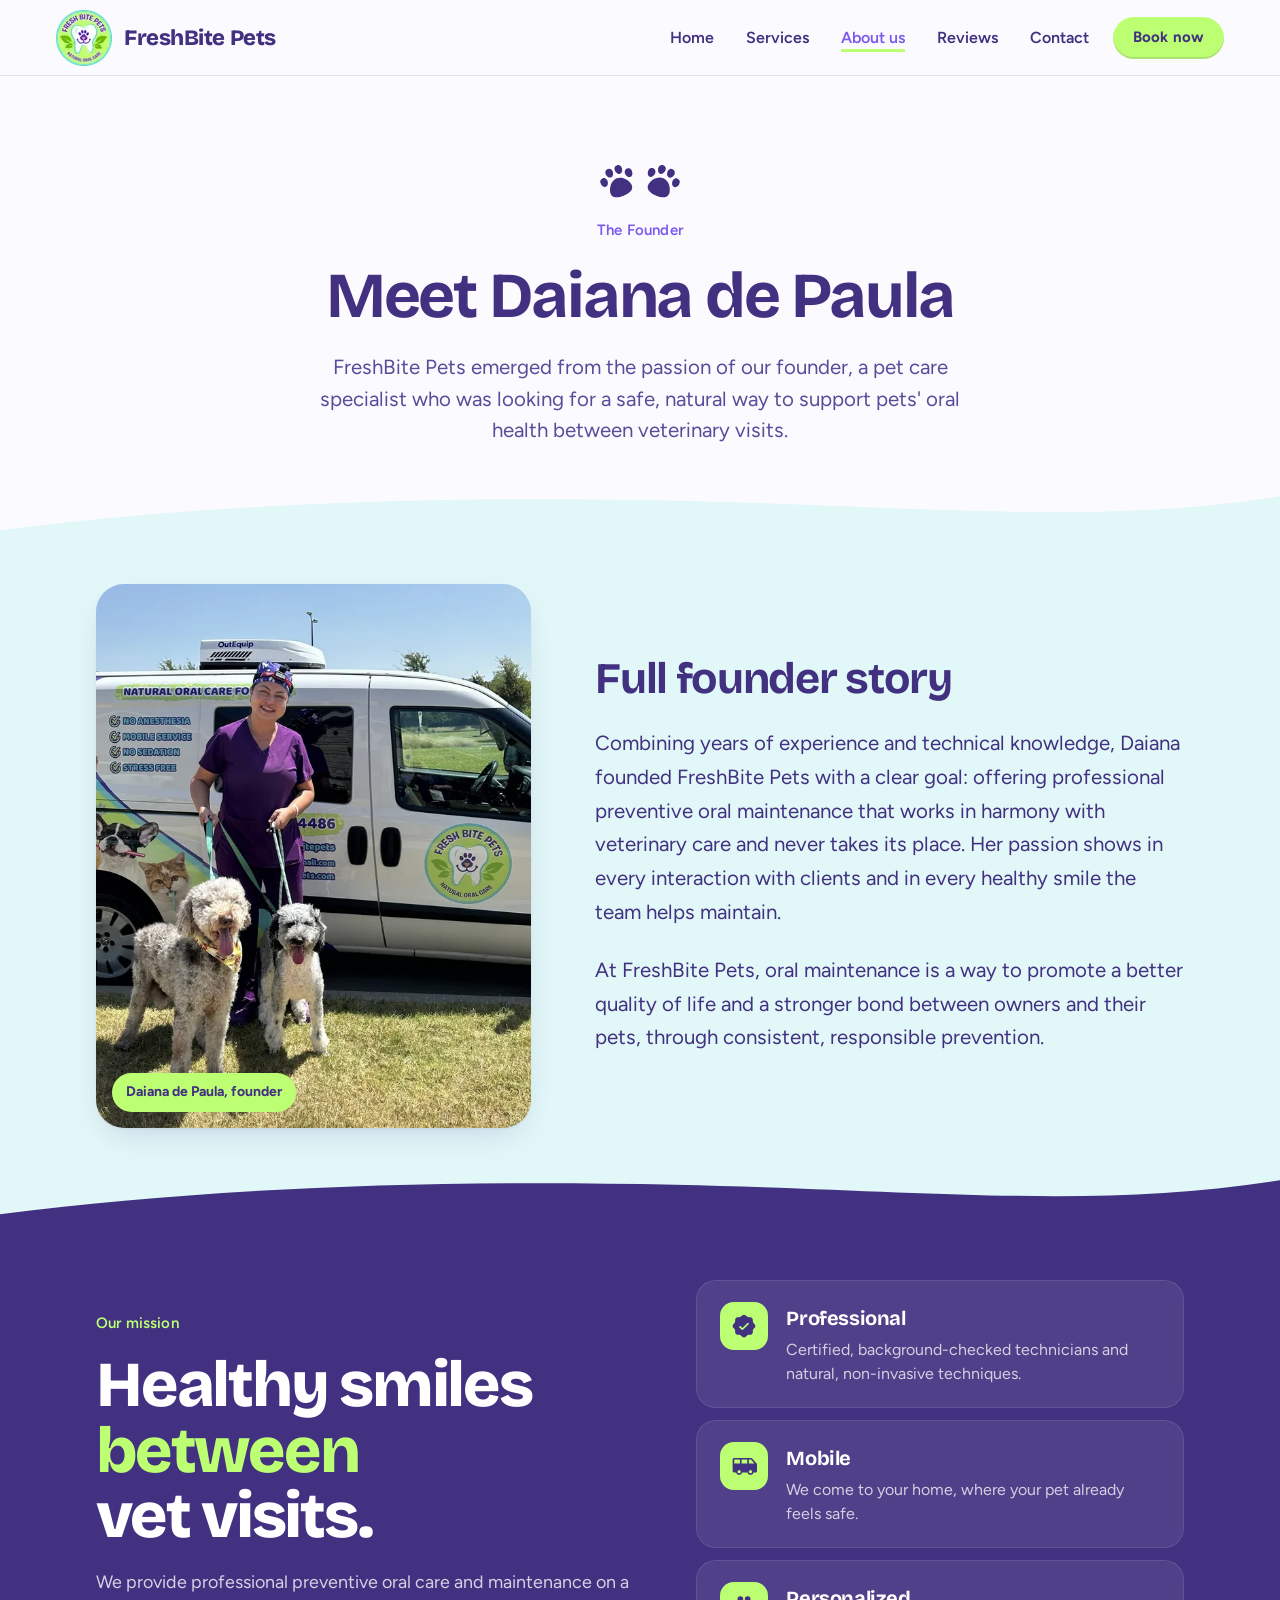
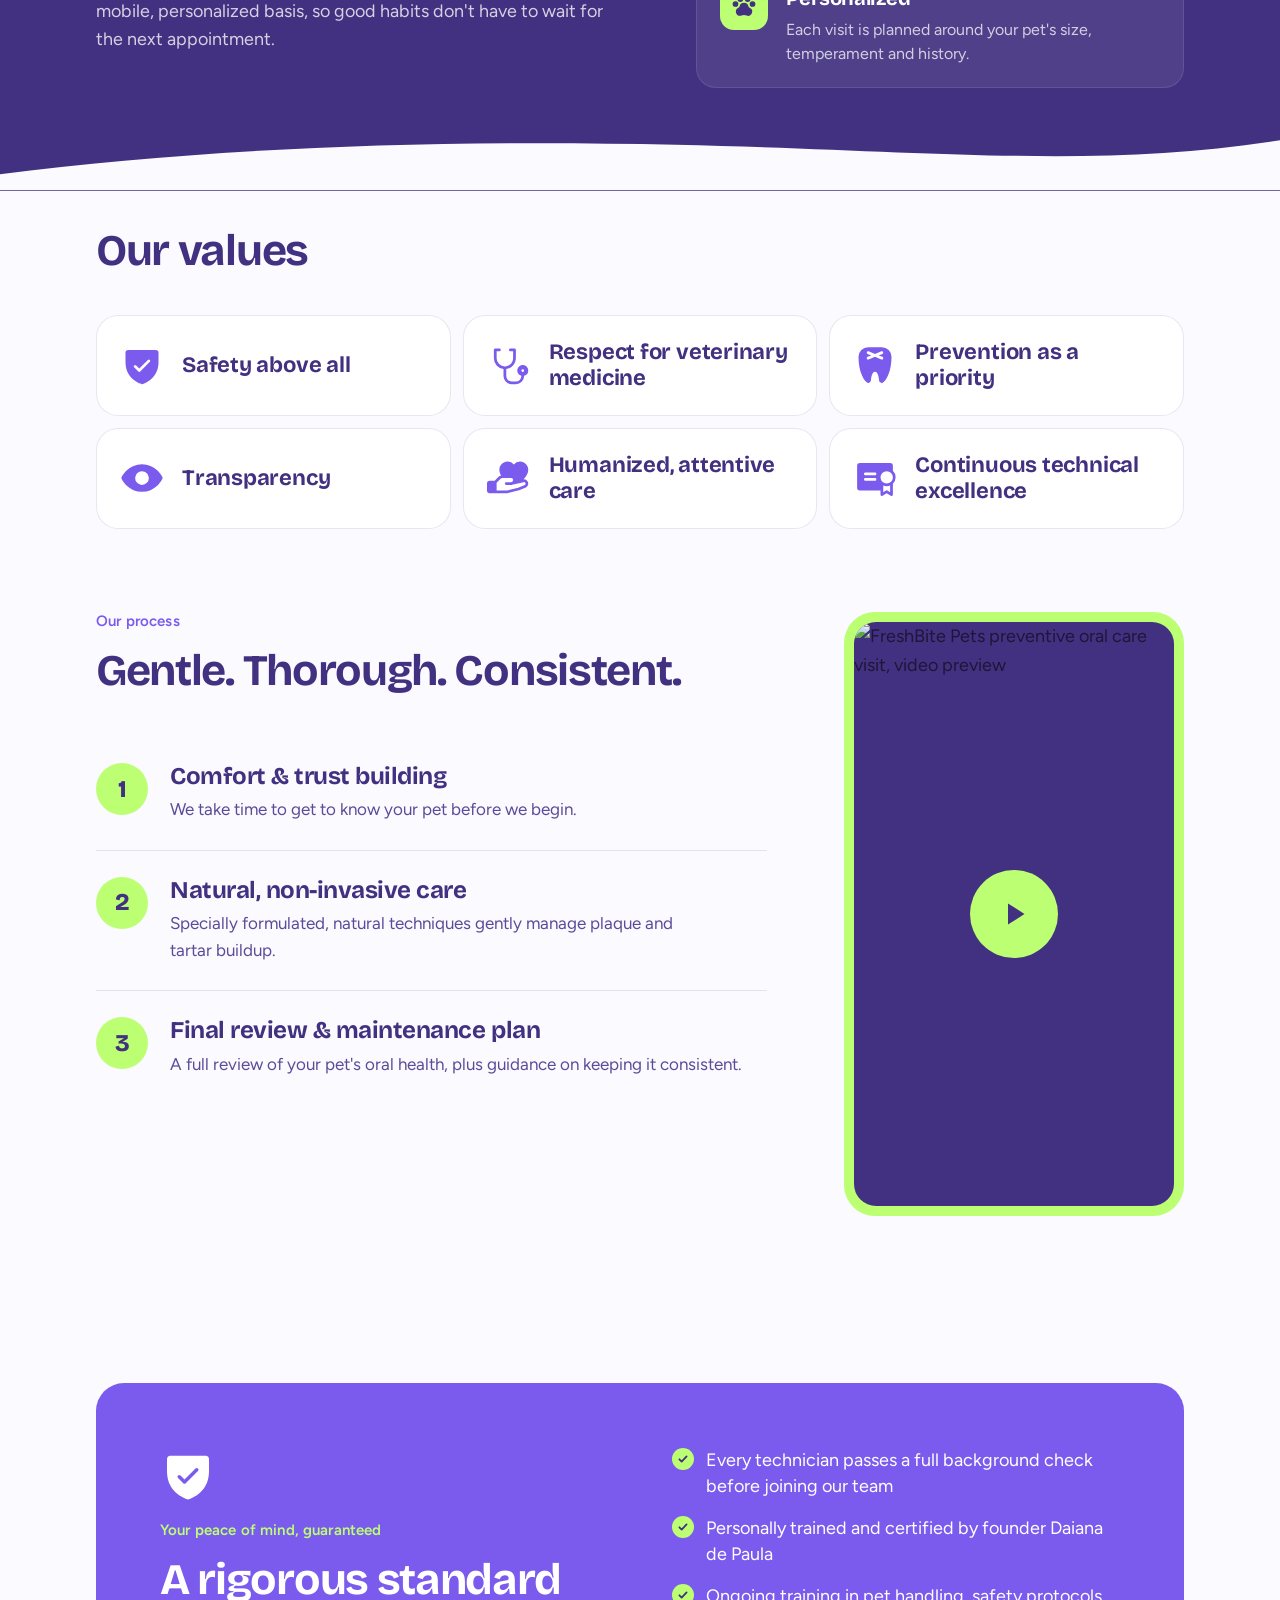
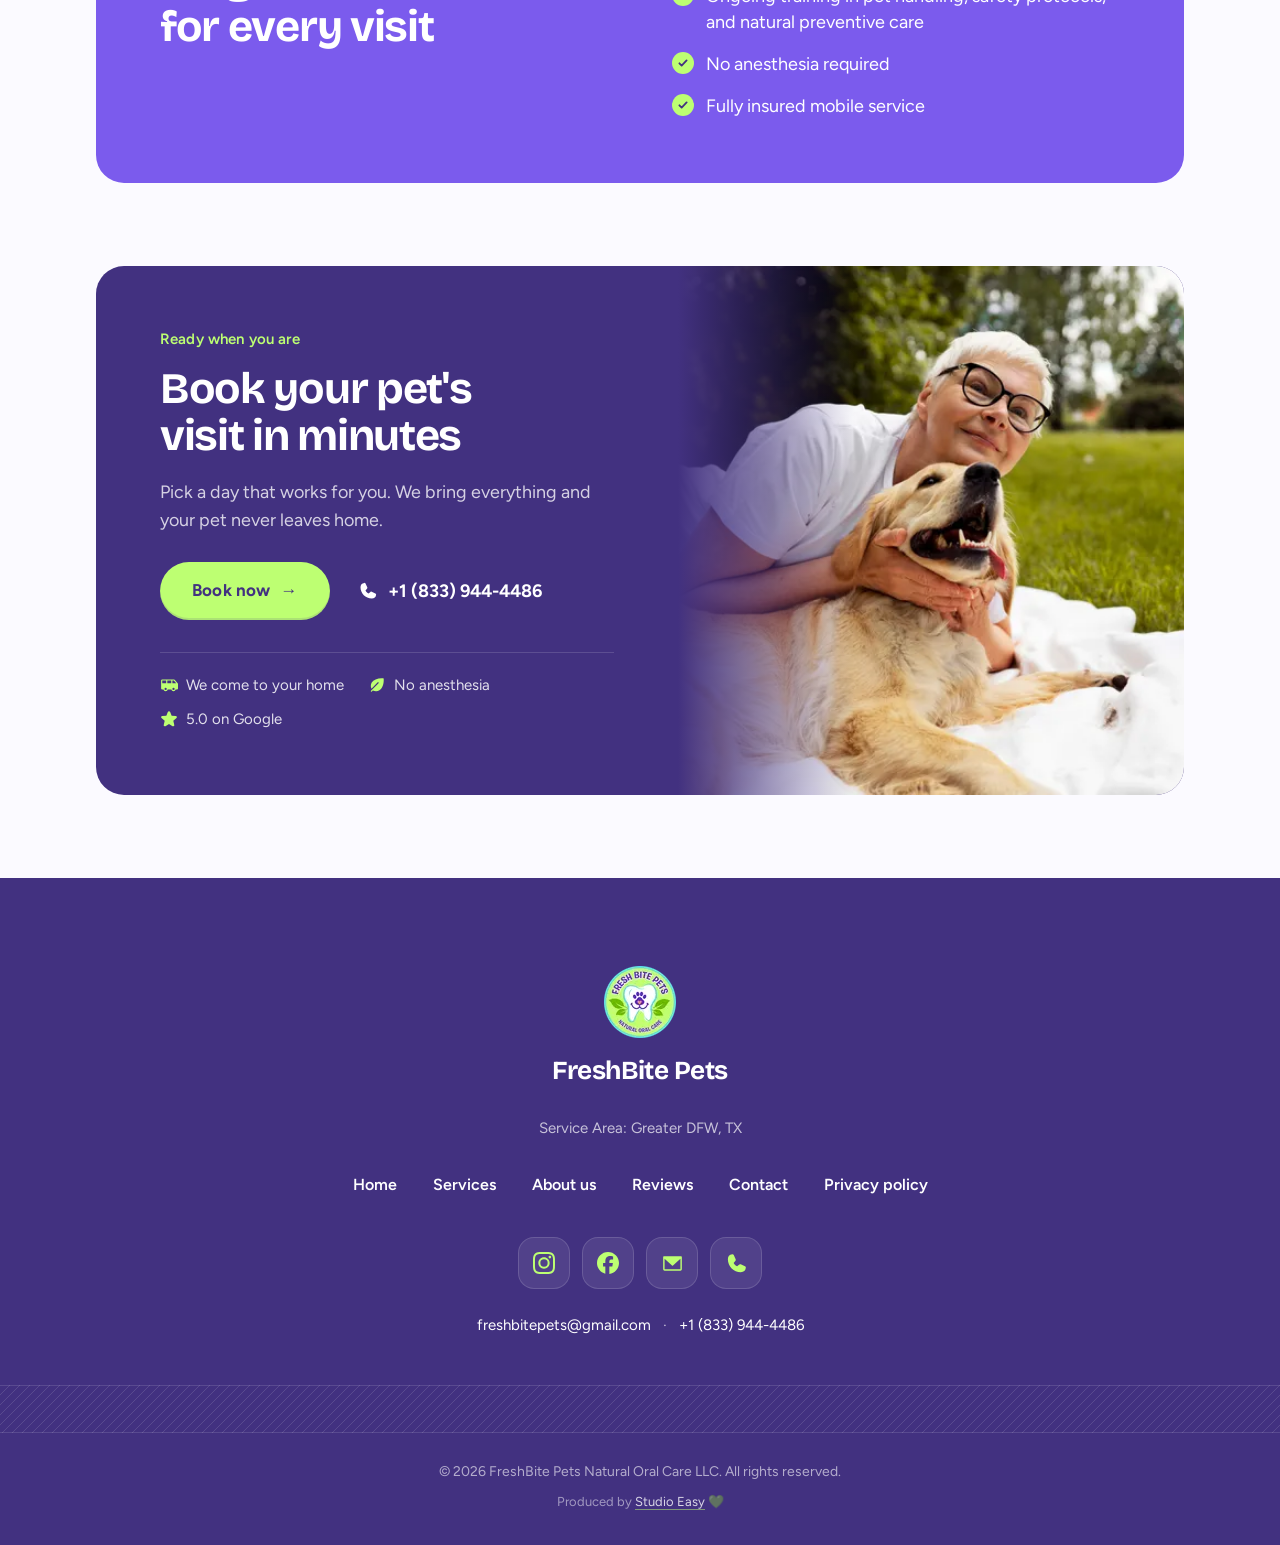
==== commit fcf047bd: "Add files via upload" ====
--- a/index.html
+++ b/index.html
@@ -1,4 +1,5 @@
-<!DOCTYPE html><html lang="en-US" class="no-js"><head><script>document.documentElement.classList.remove('no-js')</script><meta charset="utf-8"><meta name="viewport" content="width=device-width, initial-scale=1"><title>Mobile Pet Oral Care in Dallas-Fort Worth | FreshBite Pets</title><meta name="description" content="Natural, non-invasive preventive oral care for dogs and cats, delivered to your door across Greater DFW, TX. No anesthesia. Works alongside your vet. Book a visit."><link rel="canonical" href="https://www.freshbitepets.com/"><meta name="theme-color" content="#423180"><link rel="icon" type="image/png" href="/favicon.png"><link rel="apple-touch-icon" href="/favicon.png"><link rel="sitemap" href="/sitemap-index.xml"><link rel="preconnect" href="https://i.ytimg.com" crossorigin><meta property="og:type" content="website"><meta property="og:site_name" content="FreshBite Pets"><meta property="og:locale" content="en_US"><meta property="og:title" content="Mobile Pet Oral Care in Dallas-Fort Worth | FreshBite Pets"><meta property="og:description" content="Natural, non-invasive preventive oral care for dogs and cats, delivered to your door across Greater DFW, TX. No anesthesia. Works alongside your vet. Book a visit."><meta property="og:url" content="https://www.freshbitepets.com/"><meta property="og:image" content="https://www.freshbitepets.com/og-image.jpg"><meta property="og:image:width" content="1200"><meta property="og:image:height" content="630"><meta name="twitter:card" content="summary_large_image"><meta name="geo.region" content="US-TX"><meta name="geo.placename" content="Dallas-Fort Worth"><script type="application/ld+json">{"@context":"https://schema.org","@graph":[{"@type":"ProfessionalService","@id":"https://www.freshbitepets.com/#business","name":"FreshBite Pets","legalName":"FreshBite Pets Natural Oral Care LLC","url":"https://www.freshbitepets.com/","logo":"https://www.freshbitepets.com/favicon.png","image":"https://www.freshbitepets.com/og-image.jpg","email":"freshbitepets@gmail.com","telephone":"+1-833-944-4486","description":"Natural, non-invasive preventive oral care for dogs and cats, delivered by a mobile team across the Greater Dallas-Fort Worth area. Designed to complement, never replace, veterinary care.","founder":{"@type":"Person","name":"Daiana de Paula"},"areaServed":[{"@type":"City","name":"Celina, TX"},{"@type":"City","name":"Dallas, TX"},{"@type":"City","name":"Fort Worth, TX"},{"@type":"City","name":"Arlington, TX"},{"@type":"City","name":"Plano, TX"},{"@type":"City","name":"Irving, TX"},{"@type":"City","name":"Frisco, TX"},{"@type":"City","name":"McKinney, TX"},{"@type":"City","name":"Denton, TX"}],"knowsAbout":["Preventive pet oral care","Plaque management for dogs","Plaque management for cats","Anesthesia-free oral maintenance"],"sameAs":["https://www.instagram.com/freshbitepets/","https://www.facebook.com/freshbitepets"]},{"@type":"WebSite","@id":"https://www.freshbitepets.com/#website","url":"https://www.freshbitepets.com/","name":"FreshBite Pets","publisher":{"@id":"https://www.freshbitepets.com/#business"},"inLanguage":"en-US"},{"@type":"WebPage","@id":"https://www.freshbitepets.com/#webpage","url":"https://www.freshbitepets.com/","name":"Mobile Pet Oral Care in Dallas-Fort Worth | FreshBite Pets","isPartOf":{"@id":"https://www.freshbitepets.com/#website"},"about":{"@id":"https://www.freshbitepets.com/#business"}}]}</script><link rel="stylesheet" href="/_astro/Base.DIj5mO_s.css"><link rel="stylesheet" href="/_astro/index.DmOw1y8l.css"><style>.tc[data-astro-cid-4apywntb]{grid-template-columns:repeat(auto-fit,minmax(min(100%,200px),1fr));gap:14px;margin:0;padding:0;list-style:none;display:grid}.tc__c[data-astro-cid-4apywntb]{isolation:isolate;border-radius:var(--r-card);aspect-ratio:3/4.2;background:var(--fb-ink);color:#fff;align-items:flex-end;display:flex;position:relative;overflow:hidden}.tc__img[data-astro-cid-4apywntb]{z-index:-2;object-fit:cover;width:100%;height:100%;transition:transform .7s var(--ease);position:absolute;inset:0}.tc__c[data-astro-cid-4apywntb]:after{content:"";z-index:-1;background:linear-gradient(#1e163800 35%,#1e16388c 62%,#1e1638eb 100%);position:absolute;inset:0}.tc__c[data-astro-cid-4apywntb]:hover .tc__img[data-astro-cid-4apywntb]{transform:scale(1.05)}.tc__body[data-astro-cid-4apywntb]{flex-direction:column;gap:4px;padding:22px;display:flex}.tc__w[data-astro-cid-4apywntb]{font-family:var(--font-display);letter-spacing:-.02em;color:var(--fb-lime);font-size:clamp(24px,2.2vw,30px);font-weight:700;line-height:1.05}.tc__n[data-astro-cid-4apywntb]{font-family:var(--font-body);letter-spacing:0;color:#fff;font-size:16px;font-weight:600;line-height:1.3}.tc__d[data-astro-cid-4apywntb]{color:#fffc;margin-top:4px;font-size:15px;line-height:1.45}.tc__c--cat[data-astro-cid-4apywntb]:after{background:linear-gradient(#7b5bed00 35%,#7b5bed99 62%,#5a3ec8f2 100%)}.fam__head[data-astro-cid-gvbm5zkg]{flex-wrap:wrap;justify-content:space-between;align-items:flex-end;gap:16px 48px;display:flex}.fam[data-astro-cid-gvbm5zkg]{grid-template-columns:repeat(auto-fit,minmax(min(100%,260px),1fr));align-items:stretch;gap:16px;display:grid}.fam__c[data-astro-cid-gvbm5zkg]{border-radius:var(--r-card);box-shadow:inset 0 0 0 1px var(--hairline);transition:transform .3s var(--ease),box-shadow .3s var(--ease);background:#fff;flex-direction:column;gap:14px;padding:32px 28px;display:flex}.fam__c[data-astro-cid-gvbm5zkg]:hover{box-shadow:inset 0 0 0 1px var(--hairline),var(--shadow-soft);transform:translateY(-4px)}.fam__c[data-astro-cid-gvbm5zkg] h3[data-astro-cid-gvbm5zkg]{font-size:30px;line-height:1.05}.fam__c[data-astro-cid-gvbm5zkg] p[data-astro-cid-gvbm5zkg]{color:var(--ink-soft);flex:1}.fam__c[data-astro-cid-gvbm5zkg] .tlink[data-astro-cid-gvbm5zkg],.fam__c[data-astro-cid-gvbm5zkg] .tag[data-astro-cid-gvbm5zkg]{align-self:flex-start}.fam__c--pop[data-astro-cid-gvbm5zkg]{background:var(--fb-ink);color:#fff;box-shadow:none}.fam__c--pop[data-astro-cid-gvbm5zkg] h3[data-astro-cid-gvbm5zkg],.fam__c--pop[data-astro-cid-gvbm5zkg] .tlink[data-astro-cid-gvbm5zkg]{color:#fff}.fam__c--pop[data-astro-cid-gvbm5zkg] p[data-astro-cid-gvbm5zkg]{color:#fffc}.fam__c--pop[data-astro-cid-gvbm5zkg] .tlink[data-astro-cid-gvbm5zkg]:hover{color:#fff}
-.proc[data-astro-cid-nmr5b46t]{align-items:flex-start}.proc__steps[data-astro-cid-nmr5b46t]{margin:24px 0 0;padding:0;list-style:none}.proc__steps[data-astro-cid-nmr5b46t] li[data-astro-cid-nmr5b46t]{border-top:1px solid var(--hairline);gap:22px;padding:26px 0;display:flex}.proc__steps[data-astro-cid-nmr5b46t] li[data-astro-cid-nmr5b46t]:first-child{border-top:0}.proc__n[data-astro-cid-nmr5b46t]{background:var(--fb-lime);width:52px;height:52px;color:var(--fb-ink);font-family:var(--font-display);border-radius:999px;flex:none;justify-content:center;align-items:center;font-size:24px;font-weight:800;display:flex}.proc__steps[data-astro-cid-nmr5b46t] h3[data-astro-cid-nmr5b46t]{margin-bottom:6px;font-size:24px;line-height:1.15}.proc__steps[data-astro-cid-nmr5b46t] p[data-astro-cid-nmr5b46t]{color:var(--ink-soft);font-size:17px}.proc__video[data-astro-cid-nmr5b46t]{flex:0 340px;width:100%;max-width:340px;margin:0 auto}.yt[data-astro-cid-nmr5b46t]{aspect-ratio:9/16;background:var(--fb-lime);border-radius:31px;padding:10px;position:relative;overflow:hidden}.yt[data-astro-cid-nmr5b46t] img[data-astro-cid-nmr5b46t],.yt[data-astro-cid-nmr5b46t] iframe{object-fit:cover;background:var(--fb-ink);border:0;border-radius:22px;width:100%;height:100%;display:block}.yt__play[data-astro-cid-nmr5b46t]{background:var(--fb-lime);width:88px;height:88px;box-shadow:var(--shadow-cta);cursor:pointer;border:0;border-radius:999px;justify-content:center;align-items:center;display:flex;position:absolute;top:50%;left:50%;transform:translate(-50%,-50%)}.safe[data-astro-cid-vj22yvtw]{background:var(--fb-violet);color:#fff;border-radius:var(--r-card);grid-template-columns:repeat(auto-fit,minmax(min(100%,340px),1fr));align-items:start;gap:clamp(32px,5vw,72px);padding:clamp(32px,5vw,64px);display:grid}.safe[data-astro-cid-vj22yvtw] h2[data-astro-cid-vj22yvtw]{color:#fff}.safe[data-astro-cid-vj22yvtw] .eyebrow[data-astro-cid-vj22yvtw]{color:var(--fb-lime)}
+<!DOCTYPE html><html lang="en-US" class="no-js"><head><script>document.documentElement.classList.remove('no-js')</script><meta charset="utf-8"><meta name="viewport" content="width=device-width, initial-scale=1"><title>About Founder Daiana de Paula | FreshBite Pets, DFW</title><meta name="description" content="Meet Daiana de Paula, founder of FreshBite Pets: natural, mobile preventive oral care for dogs and cats in Greater DFW, built to work in harmony with veterinary care."><link rel="canonical" href="https://www.freshbitepets.com/about"><meta name="theme-color" content="#423180"><link rel="icon" type="image/png" href="/favicon.png"><link rel="apple-touch-icon" href="/favicon.png"><link rel="sitemap" href="/sitemap-index.xml"><link rel="preconnect" href="https://i.ytimg.com" crossorigin><meta property="og:type" content="website"><meta property="og:site_name" content="FreshBite Pets"><meta property="og:locale" content="en_US"><meta property="og:title" content="About Founder Daiana de Paula | FreshBite Pets, DFW"><meta property="og:description" content="Meet Daiana de Paula, founder of FreshBite Pets: natural, mobile preventive oral care for dogs and cats in Greater DFW, built to work in harmony with veterinary care."><meta property="og:url" content="https://www.freshbitepets.com/about"><meta property="og:image" content="https://www.freshbitepets.com/og-image.jpg"><meta property="og:image:width" content="1200"><meta property="og:image:height" content="630"><meta name="twitter:card" content="summary_large_image"><meta name="geo.region" content="US-TX"><meta name="geo.placename" content="Dallas-Fort Worth"><script type="application/ld+json">{"@context":"https://schema.org","@graph":[{"@type":"ProfessionalService","@id":"https://www.freshbitepets.com/#business","name":"FreshBite Pets","legalName":"FreshBite Pets Natural Oral Care LLC","url":"https://www.freshbitepets.com/","logo":"https://www.freshbitepets.com/favicon.png","image":"https://www.freshbitepets.com/og-image.jpg","email":"freshbitepets@gmail.com","telephone":"+1-833-944-4486","description":"Natural, non-invasive preventive oral care for dogs and cats, delivered by a mobile team across the Greater Dallas-Fort Worth area. Designed to complement, never replace, veterinary care.","founder":{"@type":"Person","name":"Daiana de Paula"},"areaServed":[{"@type":"City","name":"Celina, TX"},{"@type":"City","name":"Dallas, TX"},{"@type":"City","name":"Fort Worth, TX"},{"@type":"City","name":"Arlington, TX"},{"@type":"City","name":"Plano, TX"},{"@type":"City","name":"Irving, TX"},{"@type":"City","name":"Frisco, TX"},{"@type":"City","name":"McKinney, TX"},{"@type":"City","name":"Denton, TX"}],"knowsAbout":["Preventive pet oral care","Plaque management for dogs","Plaque management for cats","Anesthesia-free oral maintenance"],"sameAs":["https://www.instagram.com/freshbitepets/","https://www.facebook.com/freshbitepets"]},{"@type":"AboutPage","@id":"https://www.freshbitepets.com/about#webpage","url":"https://www.freshbitepets.com/about","name":"About FreshBite Pets","about":{"@id":"https://www.freshbitepets.com/#business"},"mainEntity":{"@id":"https://www.freshbitepets.com/about#founder"}},{"@type":"Person","@id":"https://www.freshbitepets.com/about#founder","name":"Daiana de Paula","jobTitle":"Founder","worksFor":{"@id":"https://www.freshbitepets.com/#business"},"knowsAbout":["Preventive pet oral care","Pet handling","Natural plaque management"]},{"@type":"BreadcrumbList","itemListElement":[{"@type":"ListItem","position":1,"name":"Home","item":"https://www.freshbitepets.com/"},{"@type":"ListItem","position":2,"name":"About us","item":"https://www.freshbitepets.com/about"}]}]}</script><link rel="stylesheet" href="/_astro/Base.DIj5mO_s.css"><style>.proc[data-astro-cid-nmr5b46t]{align-items:flex-start}.proc__steps[data-astro-cid-nmr5b46t]{margin:24px 0 0;padding:0;list-style:none}.proc__steps[data-astro-cid-nmr5b46t] li[data-astro-cid-nmr5b46t]{border-top:1px solid var(--hairline);gap:22px;padding:26px 0;display:flex}.proc__steps[data-astro-cid-nmr5b46t] li[data-astro-cid-nmr5b46t]:first-child{border-top:0}.proc__n[data-astro-cid-nmr5b46t]{background:var(--fb-lime);width:52px;height:52px;color:var(--fb-ink);font-family:var(--font-display);border-radius:999px;flex:none;justify-content:center;align-items:center;font-size:24px;font-weight:800;display:flex}.proc__steps[data-astro-cid-nmr5b46t] h3[data-astro-cid-nmr5b46t]{margin-bottom:6px;font-size:24px;line-height:1.15}.proc__steps[data-astro-cid-nmr5b46t] p[data-astro-cid-nmr5b46t]{color:var(--ink-soft);font-size:17px}.proc__video[data-astro-cid-nmr5b46t]{flex:0 340px;width:100%;max-width:340px;margin:0 auto}.yt[data-astro-cid-nmr5b46t]{aspect-ratio:9/16;background:var(--fb-lime);border-radius:31px;padding:10px;position:relative;overflow:hidden}.yt[data-astro-cid-nmr5b46t] img[data-astro-cid-nmr5b46t],.yt[data-astro-cid-nmr5b46t] iframe{object-fit:cover;background:var(--fb-ink);border:0;border-radius:22px;width:100%;height:100%;display:block}.yt__play[data-astro-cid-nmr5b46t]{background:var(--fb-lime);width:88px;height:88px;box-shadow:var(--shadow-cta);cursor:pointer;border:0;border-radius:999px;justify-content:center;align-items:center;display:flex;position:absolute;top:50%;left:50%;transform:translate(-50%,-50%)}.safe[data-astro-cid-vj22yvtw]{background:var(--fb-violet);color:#fff;border-radius:var(--r-card);grid-template-columns:repeat(auto-fit,minmax(min(100%,340px),1fr));align-items:start;gap:clamp(32px,5vw,72px);padding:clamp(32px,5vw,64px);display:grid}.safe[data-astro-cid-vj22yvtw] h2[data-astro-cid-vj22yvtw]{color:#fff}.safe[data-astro-cid-vj22yvtw] .eyebrow[data-astro-cid-vj22yvtw]{color:var(--fb-lime)}
 .check__dot[data-astro-cid-fo7mycyf]{background:var(--fb-lime);width:22px;height:22px;color:var(--fb-ink);border-radius:999px;flex:none;justify-content:center;align-items:center;margin-top:1px;display:flex}
-</style></head><body><a class="skip" href="#main">Skip to content</a><header class="hdr hdr--overlay" data-astro-cid-fzpbxy5g><div class="hdr__in" data-astro-cid-fzpbxy5g><a href="/" class="hdr__brand" aria-label="FreshBite Pets home" data-astro-cid-fzpbxy5g><img src="/_astro/logo-badge.BX-Un3X4_20clj9.webp" alt loading="eager" data-astro-cid-fzpbxy5g="true" decoding="async" width="56" height="56"><span data-astro-cid-fzpbxy5g>FreshBite Pets</span></a><nav class="hdr__nav" id="site-nav" aria-label="Main" data-astro-cid-fzpbxy5g><ul data-astro-cid-fzpbxy5g><li data-astro-cid-fzpbxy5g><a href="/" aria-current="page" data-astro-cid-fzpbxy5g>Home</a></li><li data-astro-cid-fzpbxy5g><a href="/services" data-astro-cid-fzpbxy5g>Services</a></li><li data-astro-cid-fzpbxy5g><a href="/about" data-astro-cid-fzpbxy5g>About us</a></li><li data-astro-cid-fzpbxy5g><a href="/#reviews" data-astro-cid-fzpbxy5g>Reviews</a></li><li data-astro-cid-fzpbxy5g><a href="/contact" data-astro-cid-fzpbxy5g>Contact</a></li></ul></nav><div class="hdr__actions" data-astro-cid-fzpbxy5g><a class="btn btn--sm" href="/contact" data-astro-cid-fzpbxy5g>Book now</a><button class="hdr__toggle" type="button" aria-controls="site-nav" aria-expanded="false" aria-label="Open menu" data-astro-cid-fzpbxy5g><span data-astro-cid-fzpbxy5g></span><span data-astro-cid-fzpbxy5g></span><span data-astro-cid-fzpbxy5g></span></button></div></div></header><script type="module">var e=document.querySelector(`.hdr__toggle`),t=document.getElementById(`site-nav`);e?.addEventListener(`click`,()=>{let n=t.classList.toggle(`is-open`);e.setAttribute(`aria-expanded`,String(n)),e.setAttribute(`aria-label`,n?`Close menu`:`Open menu`)});var n=document.querySelector(`.hdr--overlay`),r=()=>n?.classList.toggle(`is-solid`,scrollY>40||t.classList.contains(`is-open`));n&&(r(),addEventListener(`scroll`,r,{passive:!0}),e?.addEventListener(`click`,r)),addEventListener(`keydown`,n=>{n.key===`Escape`&&t?.classList.contains(`is-open`)&&(e?.click(),e?.focus())}),t?.addEventListener(`click`,n=>{n.target.closest(`a`)&&(t.classList.remove(`is-open`),e.setAttribute(`aria-expanded`,`false`))});</script><main id="main"><section class="hero" aria-labelledby="hero-h" data-astro-cid-lcdefpme><img src="/_astro/hero-golden-2.CzlVDj6J_ZRA9Po.webp" srcset="/_astro/hero-golden-2.CzlVDj6J_Z28BnQr.webp 640w, /_astro/hero-golden-2.CzlVDj6J_ZBrc4B.webp 960w, /_astro/hero-golden-2.CzlVDj6J_25D0RF.webp 1400w, /_astro/hero-golden-2.CzlVDj6J_ZkSilH.webp 2000w, /_astro/hero-golden-2.CzlVDj6J_ZRA9Po.webp 2400w" alt="Happy golden retriever smiling in a sunny backyard, showing clean teeth" sizes="100vw" loading="eager" fetchpriority="high" data-astro-cid-lcdefpme="true" decoding="async" width="2400" height="1600" class="hero__bg"><div class="hero__shade" aria-hidden="true" data-astro-cid-lcdefpme></div><div class="hero__in" data-astro-cid-lcdefpme><div class="hero__text stack" data-astro-cid-lcdefpme><h1 id="hero-h" class="h1 hero__h1" data-astro-cid-lcdefpme><span class="eyebrow" data-astro-cid-lcdefpme>Mobile pet oral care in Dallas-Fort Worth</span> Responsible prevention starts here.</h1><p class="lead" data-astro-cid-lcdefpme>Professional preventive oral care designed for pet parents who value safety, consistency and long-term wellness.</p><div class="hero__cta" data-astro-cid-lcdefpme><a class="btn" href="/contact" data-astro-cid-lcdefpme>Book now <span aria-hidden="true" data-astro-cid-lcdefpme>→</span></a></div><a href="#reviews" class="hero__proof" data-astro-cid-lcdefpme><span class="hero__badge" data-astro-cid-lcdefpme><svg xmlns="http://www.w3.org/2000/svg" viewBox="0 0 256 256" fill="currentColor" width="22" height="22" style="display:block;flex:none;color:var(--fb-ink)" aria-hidden="true" focusable="false"><path d="M234.29,114.85l-45,38.83L203,211.75a16.4,16.4,0,0,1-24.5,17.82L128,198.49,77.47,229.57A16.4,16.4,0,0,1,53,211.75l13.76-58.07-45-38.83A16.46,16.46,0,0,1,31.08,86l59-4.76,22.76-55.08a16.36,16.36,0,0,1,30.27,0l22.75,55.08,59,4.76a16.46,16.46,0,0,1,9.37,28.86Z"/></svg></span><span data-astro-cid-lcdefpme><span style="display:inline-flex;gap:2px" role="img" aria-label="5 out of 5 stars"><svg xmlns="http://www.w3.org/2000/svg" viewBox="0 0 256 256" fill="currentColor" width="16" height="16" style="display:block;flex:none;color:var(--fb-lime)" aria-hidden="true" focusable="false"><path d="M234.29,114.85l-45,38.83L203,211.75a16.4,16.4,0,0,1-24.5,17.82L128,198.49,77.47,229.57A16.4,16.4,0,0,1,53,211.75l13.76-58.07-45-38.83A16.46,16.46,0,0,1,31.08,86l59-4.76,22.76-55.08a16.36,16.36,0,0,1,30.27,0l22.75,55.08,59,4.76a16.46,16.46,0,0,1,9.37,28.86Z"/></svg><svg xmlns="http://www.w3.org/2000/svg" viewBox="0 0 256 256" fill="currentColor" width="16" height="16" style="display:block;flex:none;color:var(--fb-lime)" aria-hidden="true" focusable="false"><path d="M234.29,114.85l-45,38.83L203,211.75a16.4,16.4,0,0,1-24.5,17.82L128,198.49,77.47,229.57A16.4,16.4,0,0,1,53,211.75l13.76-58.07-45-38.83A16.46,16.46,0,0,1,31.08,86l59-4.76,22.76-55.08a16.36,16.36,0,0,1,30.27,0l22.75,55.08,59,4.76a16.46,16.46,0,0,1,9.37,28.86Z"/></svg><svg xmlns="http://www.w3.org/2000/svg" viewBox="0 0 256 256" fill="currentColor" width="16" height="16" style="display:block;flex:none;color:var(--fb-lime)" aria-hidden="true" focusable="false"><path d="M234.29,114.85l-45,38.83L203,211.75a16.4,16.4,0,0,1-24.5,17.82L128,198.49,77.47,229.57A16.4,16.4,0,0,1,53,211.75l13.76-58.07-45-38.83A16.46,16.46,0,0,1,31.08,86l59-4.76,22.76-55.08a16.36,16.36,0,0,1,30.27,0l22.75,55.08,59,4.76a16.46,16.46,0,0,1,9.37,28.86Z"/></svg><svg xmlns="http://www.w3.org/2000/svg" viewBox="0 0 256 256" fill="currentColor" width="16" height="16" style="display:block;flex:none;color:var(--fb-lime)" aria-hidden="true" focusable="false"><path d="M234.29,114.85l-45,38.83L203,211.75a16.4,16.4,0,0,1-24.5,17.82L128,198.49,77.47,229.57A16.4,16.4,0,0,1,53,211.75l13.76-58.07-45-38.83A16.46,16.46,0,0,1,31.08,86l59-4.76,22.76-55.08a16.36,16.36,0,0,1,30.27,0l22.75,55.08,59,4.76a16.46,16.46,0,0,1,9.37,28.86Z"/></svg><svg xmlns="http://www.w3.org/2000/svg" viewBox="0 0 256 256" fill="currentColor" width="16" height="16" style="display:block;flex:none;color:var(--fb-lime)" aria-hidden="true" focusable="false"><path d="M234.29,114.85l-45,38.83L203,211.75a16.4,16.4,0,0,1-24.5,17.82L128,198.49,77.47,229.57A16.4,16.4,0,0,1,53,211.75l13.76-58.07-45-38.83A16.46,16.46,0,0,1,31.08,86l59-4.76,22.76-55.08a16.36,16.36,0,0,1,30.27,0l22.75,55.08,59,4.76a16.46,16.46,0,0,1,9.37,28.86Z"/></svg></span><strong data-astro-cid-lcdefpme>5.0 Google Rating</strong><em data-astro-cid-lcdefpme>345 reviews</em></span></a></div></div></section><div class="marquee" aria-label="Why pet parents trust us" data-astro-cid-lcdefpme><ul class="marquee__track" data-astro-cid-lcdefpme><li data-astro-cid-lcdefpme><svg xmlns="http://www.w3.org/2000/svg" viewBox="0 0 256 256" fill="currentColor" width="26" height="26" style="display:block;flex:none;color:#fff" aria-hidden="true" focusable="false"><path d="M223.45,40.07a8,8,0,0,0-7.52-7.52C139.8,28.08,78.82,51,52.82,94a87.09,87.09,0,0,0-12.76,49A101.72,101.72,0,0,0,46.7,175.2a4,4,0,0,0,6.61,1.43l85-86.3a8,8,0,0,1,11.32,11.32L56.74,195.94,42.55,210.13a8.2,8.2,0,0,0-.6,11.1,8,8,0,0,0,11.71.43l16.79-16.79c14.14,6.84,28.41,10.57,42.56,11.07q1.67.06,3.33.06A86.93,86.93,0,0,0,162,203.18C205,177.18,227.93,116.21,223.45,40.07Z"/></svg>Natural &amp; non-invasive</li><li data-astro-cid-lcdefpme><svg xmlns="http://www.w3.org/2000/svg" viewBox="0 0 256 256" fill="currentColor" width="26" height="26" style="display:block;flex:none;color:#fff" aria-hidden="true" focusable="false"><path d="M254.07,106.79,208.53,53.73A16,16,0,0,0,196.26,48H32A16,16,0,0,0,16,64V176a16,16,0,0,0,16,16H49a32,32,0,0,0,62,0h50a32,32,0,0,0,62,0h17a16,16,0,0,0,16-16V112A8,8,0,0,0,254.07,106.79ZM32,104V64H88v40Zm48,96a16,16,0,1,1,16-16A16,16,0,0,1,80,200Zm80-96H104V64h56Zm32,96a16,16,0,1,1,16-16A16,16,0,0,1,192,200Zm-16-96V64h20.26l34.33,40Z"/></svg>Mobile service</li><li data-astro-cid-lcdefpme><svg xmlns="http://www.w3.org/2000/svg" viewBox="0 0 256 256" fill="currentColor" width="26" height="26" style="display:block;flex:none;color:#fff" aria-hidden="true" focusable="false"><path d="M208,40H48A16,16,0,0,0,32,56v56c0,52.72,25.52,84.67,46.93,102.19,23.06,18.86,46,25.26,47,25.53a8,8,0,0,0,4.2,0c1-.27,23.91-6.67,47-25.53C198.48,196.67,224,164.72,224,112V56A16,16,0,0,0,208,40Zm-34.32,69.66-56,56a8,8,0,0,1-11.32,0l-24-24a8,8,0,0,1,11.32-11.32L112,148.69l50.34-50.35a8,8,0,0,1,11.32,11.32Z"/></svg>Certified &amp; background-checked</li><li data-astro-cid-lcdefpme><svg xmlns="http://www.w3.org/2000/svg" viewBox="0 0 256 256" fill="currentColor" width="26" height="26" style="display:block;flex:none;color:#fff" aria-hidden="true" focusable="false"><path d="M230.33,141.06a24.34,24.34,0,0,0-18.61-4.77C230.5,117.33,240,98.48,240,80c0-26.47-21.29-48-47.46-48A47.58,47.58,0,0,0,156,48.75,47.58,47.58,0,0,0,119.46,32C93.29,32,72,53.53,72,80c0,11,3.24,21.69,10.06,33a31.87,31.87,0,0,0-14.75,8.4L44.69,144H16A16,16,0,0,0,0,160v40a16,16,0,0,0,16,16H120a7.93,7.93,0,0,0,1.94-.24l64-16a6.94,6.94,0,0,0,1.19-.4L226,182.82l.44-.2a24.6,24.6,0,0,0,3.93-41.56Zm-10.9,27.15-38,16.18L119,200H56V155.31l22.63-22.62A15.86,15.86,0,0,1,89.94,128H140a12,12,0,0,1,0,24H112a8,8,0,0,0,0,16h32a8.32,8.32,0,0,0,1.79-.2l67-15.41.31-.08a8.6,8.6,0,0,1,6.3,15.9Z"/></svg>Trusted by responsible pet parents</li><li data-astro-cid-lcdefpme><svg xmlns="http://www.w3.org/2000/svg" viewBox="0 0 256 256" fill="currentColor" width="26" height="26" style="display:block;flex:none;color:#fff" aria-hidden="true" focusable="false"><path d="M128,16a88.1,88.1,0,0,0-88,88c0,75.3,80,132.17,83.41,134.55a8,8,0,0,0,9.18,0C136,236.17,216,179.3,216,104A88.1,88.1,0,0,0,128,16Zm0,56a32,32,0,1,1-32,32A32,32,0,0,1,128,72Z"/></svg>Celina, TX</li><li data-astro-cid-lcdefpme><svg xmlns="http://www.w3.org/2000/svg" viewBox="0 0 256 256" fill="currentColor" width="26" height="26" style="display:block;flex:none;color:#fff" aria-hidden="true" focusable="false"><path d="M128,16a88.1,88.1,0,0,0-88,88c0,75.3,80,132.17,83.41,134.55a8,8,0,0,0,9.18,0C136,236.17,216,179.3,216,104A88.1,88.1,0,0,0,128,16Zm0,56a32,32,0,1,1-32,32A32,32,0,0,1,128,72Z"/></svg>Dallas, TX</li><li data-astro-cid-lcdefpme><svg xmlns="http://www.w3.org/2000/svg" viewBox="0 0 256 256" fill="currentColor" width="26" height="26" style="display:block;flex:none;color:#fff" aria-hidden="true" focusable="false"><path d="M128,16a88.1,88.1,0,0,0-88,88c0,75.3,80,132.17,83.41,134.55a8,8,0,0,0,9.18,0C136,236.17,216,179.3,216,104A88.1,88.1,0,0,0,128,16Zm0,56a32,32,0,1,1-32,32A32,32,0,0,1,128,72Z"/></svg>Fort Worth, TX</li><li data-astro-cid-lcdefpme><svg xmlns="http://www.w3.org/2000/svg" viewBox="0 0 256 256" fill="currentColor" width="26" height="26" style="display:block;flex:none;color:#fff" aria-hidden="true" focusable="false"><path d="M128,16a88.1,88.1,0,0,0-88,88c0,75.3,80,132.17,83.41,134.55a8,8,0,0,0,9.18,0C136,236.17,216,179.3,216,104A88.1,88.1,0,0,0,128,16Zm0,56a32,32,0,1,1-32,32A32,32,0,0,1,128,72Z"/></svg>Arlington, TX</li></ul><ul class="marquee__track" aria-hidden="true" data-astro-cid-lcdefpme><li data-astro-cid-lcdefpme><svg xmlns="http://www.w3.org/2000/svg" viewBox="0 0 256 256" fill="currentColor" width="26" height="26" style="display:block;flex:none;color:#fff" aria-hidden="true" focusable="false"><path d="M223.45,40.07a8,8,0,0,0-7.52-7.52C139.8,28.08,78.82,51,52.82,94a87.09,87.09,0,0,0-12.76,49A101.72,101.72,0,0,0,46.7,175.2a4,4,0,0,0,6.61,1.43l85-86.3a8,8,0,0,1,11.32,11.32L56.74,195.94,42.55,210.13a8.2,8.2,0,0,0-.6,11.1,8,8,0,0,0,11.71.43l16.79-16.79c14.14,6.84,28.41,10.57,42.56,11.07q1.67.06,3.33.06A86.93,86.93,0,0,0,162,203.18C205,177.18,227.93,116.21,223.45,40.07Z"/></svg>Natural &amp; non-invasive</li><li data-astro-cid-lcdefpme><svg xmlns="http://www.w3.org/2000/svg" viewBox="0 0 256 256" fill="currentColor" width="26" height="26" style="display:block;flex:none;color:#fff" aria-hidden="true" focusable="false"><path d="M254.07,106.79,208.53,53.73A16,16,0,0,0,196.26,48H32A16,16,0,0,0,16,64V176a16,16,0,0,0,16,16H49a32,32,0,0,0,62,0h50a32,32,0,0,0,62,0h17a16,16,0,0,0,16-16V112A8,8,0,0,0,254.07,106.79ZM32,104V64H88v40Zm48,96a16,16,0,1,1,16-16A16,16,0,0,1,80,200Zm80-96H104V64h56Zm32,96a16,16,0,1,1,16-16A16,16,0,0,1,192,200Zm-16-96V64h20.26l34.33,40Z"/></svg>Mobile service</li><li data-astro-cid-lcdefpme><svg xmlns="http://www.w3.org/2000/svg" viewBox="0 0 256 256" fill="currentColor" width="26" height="26" style="display:block;flex:none;color:#fff" aria-hidden="true" focusable="false"><path d="M208,40H48A16,16,0,0,0,32,56v56c0,52.72,25.52,84.67,46.93,102.19,23.06,18.86,46,25.26,47,25.53a8,8,0,0,0,4.2,0c1-.27,23.91-6.67,47-25.53C198.48,196.67,224,164.72,224,112V56A16,16,0,0,0,208,40Zm-34.32,69.66-56,56a8,8,0,0,1-11.32,0l-24-24a8,8,0,0,1,11.32-11.32L112,148.69l50.34-50.35a8,8,0,0,1,11.32,11.32Z"/></svg>Certified &amp; background-checked</li><li data-astro-cid-lcdefpme><svg xmlns="http://www.w3.org/2000/svg" viewBox="0 0 256 256" fill="currentColor" width="26" height="26" style="display:block;flex:none;color:#fff" aria-hidden="true" focusable="false"><path d="M230.33,141.06a24.34,24.34,0,0,0-18.61-4.77C230.5,117.33,240,98.48,240,80c0-26.47-21.29-48-47.46-48A47.58,47.58,0,0,0,156,48.75,47.58,47.58,0,0,0,119.46,32C93.29,32,72,53.53,72,80c0,11,3.24,21.69,10.06,33a31.87,31.87,0,0,0-14.75,8.4L44.69,144H16A16,16,0,0,0,0,160v40a16,16,0,0,0,16,16H120a7.93,7.93,0,0,0,1.94-.24l64-16a6.94,6.94,0,0,0,1.19-.4L226,182.82l.44-.2a24.6,24.6,0,0,0,3.93-41.56Zm-10.9,27.15-38,16.18L119,200H56V155.31l22.63-22.62A15.86,15.86,0,0,1,89.94,128H140a12,12,0,0,1,0,24H112a8,8,0,0,0,0,16h32a8.32,8.32,0,0,0,1.79-.2l67-15.41.31-.08a8.6,8.6,0,0,1,6.3,15.9Z"/></svg>Trusted by responsible pet parents</li><li data-astro-cid-lcdefpme><svg xmlns="http://www.w3.org/2000/svg" viewBox="0 0 256 256" fill="currentColor" width="26" height="26" style="display:block;flex:none;color:#fff" aria-hidden="true" focusable="false"><path d="M128,16a88.1,88.1,0,0,0-88,88c0,75.3,80,132.17,83.41,134.55a8,8,0,0,0,9.18,0C136,236.17,216,179.3,216,104A88.1,88.1,0,0,0,128,16Zm0,56a32,32,0,1,1-32,32A32,32,0,0,1,128,72Z"/></svg>Celina, TX</li><li data-astro-cid-lcdefpme><svg xmlns="http://www.w3.org/2000/svg" viewBox="0 0 256 256" fill="currentColor" width="26" height="26" style="display:block;flex:none;color:#fff" aria-hidden="true" focusable="false"><path d="M128,16a88.1,88.1,0,0,0-88,88c0,75.3,80,132.17,83.41,134.55a8,8,0,0,0,9.18,0C136,236.17,216,179.3,216,104A88.1,88.1,0,0,0,128,16Zm0,56a32,32,0,1,1-32,32A32,32,0,0,1,128,72Z"/></svg>Dallas, TX</li><li data-astro-cid-lcdefpme><svg xmlns="http://www.w3.org/2000/svg" viewBox="0 0 256 256" fill="currentColor" width="26" height="26" style="display:block;flex:none;color:#fff" aria-hidden="true" focusable="false"><path d="M128,16a88.1,88.1,0,0,0-88,88c0,75.3,80,132.17,83.41,134.55a8,8,0,0,0,9.18,0C136,236.17,216,179.3,216,104A88.1,88.1,0,0,0,128,16Zm0,56a32,32,0,1,1-32,32A32,32,0,0,1,128,72Z"/></svg>Fort Worth, TX</li><li data-astro-cid-lcdefpme><svg xmlns="http://www.w3.org/2000/svg" viewBox="0 0 256 256" fill="currentColor" width="26" height="26" style="display:block;flex:none;color:#fff" aria-hidden="true" focusable="false"><path d="M128,16a88.1,88.1,0,0,0-88,88c0,75.3,80,132.17,83.41,134.55a8,8,0,0,0,9.18,0C136,236.17,216,179.3,216,104A88.1,88.1,0,0,0,128,16Zm0,56a32,32,0,1,1-32,32A32,32,0,0,1,128,72Z"/></svg>Arlington, TX</li></ul></div><div class="bg-ink" data-astro-cid-lcdefpme><svg class="wave" style="color:var(--tint-violet)" viewBox="0 0 1440 90" preserveAspectRatio="none" aria-hidden="true" focusable="false"><path fill="currentColor" d="M0 90V62C220 18 470 0 760 10c290 10 470 44 680-8V90Z"></path></svg></div><section class="bg-tint" aria-labelledby="what-h" data-astro-cid-lcdefpme><div class="wrap stack" style="gap:clamp(48px,6vw,80px);padding-top:clamp(48px,6vw,80px)" data-astro-cid-lcdefpme><div class="stack center rv" style="gap:28px;max-width:900px;margin:0 auto" data-astro-cid-lcdefpme><div style="display:flex;gap:10px;align-items:flex-end;justify-content:center" aria-hidden="true"><svg viewBox="0 0 188.704 171.930" width="34" height="31" fill="var(--fb-ink)" style="transform:rotate(-22deg)"><path d="M 67.095 0 C 72.84 0 78.111 2.147 81.948 6.114 C 85.785 10.085 88.062 15.755 88.062 22.594 C 88.062 29.4 85.814 36.231 82.149 41.402 C 78.501 46.547 73.217 50.321 67.095 50.321 C 60.972 50.321 55.689 46.547 52.04 41.402 C 48.375 36.231 46.128 29.4 46.128 22.598 C 46.128 15.755 48.405 10.085 52.246 6.114 C 56.079 2.147 61.35 0 67.095 0 Z M 20.967 37.741 C 26.712 37.741 31.983 39.888 35.82 43.855 C 39.657 47.826 41.934 53.495 41.934 60.335 C 41.934 67.141 39.687 73.972 36.021 79.142 C 32.373 84.288 27.089 88.062 20.967 88.062 C 14.845 88.062 9.561 84.288 5.913 79.142 C 2.248 73.972 0 67.137 0 60.339 C 0 53.495 2.277 47.826 6.118 43.855 C 9.951 39.888 15.222 37.741 20.967 37.741 Z M 94.352 67.095 C 64.478 67.095 39.728 92.528 31.937 124.419 C 28.482 138.567 33.753 153.743 46.752 160.935 C 57.081 166.655 72.538 171.93 94.348 171.93 C 116.162 171.93 131.619 166.655 141.951 160.935 C 154.947 153.743 160.218 138.567 156.763 124.423 C 148.975 92.528 124.222 67.095 94.352 67.095 Z M 167.737 37.741 C 161.992 37.741 156.721 39.888 152.888 43.855 C 149.047 47.826 146.77 53.495 146.77 60.335 C 146.77 67.141 149.017 73.972 152.682 79.142 C 156.331 84.288 161.614 88.062 167.737 88.062 C 173.859 88.062 179.143 84.288 182.791 79.142 C 186.456 73.972 188.704 67.141 188.704 60.339 C 188.704 53.495 186.427 47.826 182.59 43.855 C 178.753 39.888 173.482 37.741 167.737 37.741 Z M 121.609 0 C 115.864 0 110.593 2.147 106.76 6.114 C 102.919 10.085 100.642 15.755 100.642 22.594 C 100.642 29.4 102.89 36.231 106.555 41.402 C 110.203 46.547 115.487 50.321 121.609 50.321 C 127.731 50.321 133.015 46.547 136.663 41.402 C 140.329 36.231 142.576 29.4 142.576 22.598 C 142.576 15.755 140.299 10.085 136.462 6.114 C 132.625 2.147 127.354 0 121.609 0 Z"></path></svg><svg viewBox="0 0 188.704 171.930" width="34" height="31" fill="var(--fb-ink)" style="transform:rotate(23deg)"><path d="M 67.095 0 C 72.84 0 78.111 2.147 81.948 6.114 C 85.785 10.085 88.062 15.755 88.062 22.594 C 88.062 29.4 85.814 36.231 82.149 41.402 C 78.501 46.547 73.217 50.321 67.095 50.321 C 60.972 50.321 55.689 46.547 52.04 41.402 C 48.375 36.231 46.128 29.4 46.128 22.598 C 46.128 15.755 48.405 10.085 52.246 6.114 C 56.079 2.147 61.35 0 67.095 0 Z M 20.967 37.741 C 26.712 37.741 31.983 39.888 35.82 43.855 C 39.657 47.826 41.934 53.495 41.934 60.335 C 41.934 67.141 39.687 73.972 36.021 79.142 C 32.373 84.288 27.089 88.062 20.967 88.062 C 14.845 88.062 9.561 84.288 5.913 79.142 C 2.248 73.972 0 67.137 0 60.339 C 0 53.495 2.277 47.826 6.118 43.855 C 9.951 39.888 15.222 37.741 20.967 37.741 Z M 94.352 67.095 C 64.478 67.095 39.728 92.528 31.937 124.419 C 28.482 138.567 33.753 153.743 46.752 160.935 C 57.081 166.655 72.538 171.93 94.348 171.93 C 116.162 171.93 131.619 166.655 141.951 160.935 C 154.947 153.743 160.218 138.567 156.763 124.423 C 148.975 92.528 124.222 67.095 94.352 67.095 Z M 167.737 37.741 C 161.992 37.741 156.721 39.888 152.888 43.855 C 149.047 47.826 146.77 53.495 146.77 60.335 C 146.77 67.141 149.017 73.972 152.682 79.142 C 156.331 84.288 161.614 88.062 167.737 88.062 C 173.859 88.062 179.143 84.288 182.791 79.142 C 186.456 73.972 188.704 67.141 188.704 60.339 C 188.704 53.495 186.427 47.826 182.59 43.855 C 178.753 39.888 173.482 37.741 167.737 37.741 Z M 121.609 0 C 115.864 0 110.593 2.147 106.76 6.114 C 102.919 10.085 100.642 15.755 100.642 22.594 C 100.642 29.4 102.89 36.231 106.555 41.402 C 110.203 46.547 115.487 50.321 121.609 50.321 C 127.731 50.321 133.015 46.547 136.663 41.402 C 140.329 36.231 142.576 29.4 142.576 22.598 C 142.576 15.755 140.299 10.085 136.462 6.114 C 132.625 2.147 127.354 0 121.609 0 Z"></path></svg></div><p class="statement" data-astro-cid-lcdefpme>Your pet depends on you. Prevention is part of <span data-astro-cid-lcdefpme>responsible care.</span></p></div><h2 id="what-h" class="sr-only" data-astro-cid-lcdefpme>What FreshBite Pets does</h2><div class="bento" data-astro-cid-lcdefpme><article class="bento__hero rv" data-astro-cid-lcdefpme><div class="stack" style="gap:14px" data-astro-cid-lcdefpme><svg xmlns="http://www.w3.org/2000/svg" viewBox="0 0 256 256" fill="currentColor" width="48" height="48" style="display:block;flex:none;color:#fff" aria-hidden="true" focusable="false"><path d="M223.45,40.07a8,8,0,0,0-7.52-7.52C139.8,28.08,78.82,51,52.82,94a87.09,87.09,0,0,0-12.76,49A101.72,101.72,0,0,0,46.7,175.2a4,4,0,0,0,6.61,1.43l85-86.3a8,8,0,0,1,11.32,11.32L56.74,195.94,42.55,210.13a8.2,8.2,0,0,0-.6,11.1,8,8,0,0,0,11.71.43l16.79-16.79c14.14,6.84,28.41,10.57,42.56,11.07q1.67.06,3.33.06A86.93,86.93,0,0,0,162,203.18C205,177.18,227.93,116.21,223.45,40.07Z"/></svg><h3 data-astro-cid-lcdefpme>Natural &amp; non-invasive</h3><p data-astro-cid-lcdefpme>Pet-safe methods, no harsh chemicals, no anesthesia required.</p></div><img src="/_astro/dog-cutout-trim.CWUgXOQl_1el2BA.webp" srcset="/_astro/dog-cutout-trim.CWUgXOQl_ICiuT.webp 400w, /_astro/dog-cutout-trim.CWUgXOQl_Z1o5F0M.webp 640w, /_astro/dog-cutout-trim.CWUgXOQl_Z7HeLr.webp 900w" alt="Happy dog after a natural preventive oral care visit" sizes="(max-width: 860px) 85vw, 440px" data-astro-cid-lcdefpme="true" loading="lazy" decoding="async" width="1079" height="1016" class="bento__dog"><span class="bento__disc" aria-hidden="true" data-astro-cid-lcdefpme></span></article><p class="bento__intro rv" style="--i:1" data-astro-cid-lcdefpme>FreshBite provides natural, non-invasive preventive oral maintenance that supports veterinary recommendations and promotes consistent plaque management between professional medical evaluations.</p><article class="bento__card rv" style="--i:1" data-astro-cid-lcdefpme><svg xmlns="http://www.w3.org/2000/svg" viewBox="0 0 256 256" fill="currentColor" width="40" height="40" style="display:block;flex:none;color:var(--fb-violet)" aria-hidden="true" focusable="false"><path d="M240,160a32,32,0,1,0-39.93,31,8,8,0,0,0-.07,1,32,32,0,0,1-32,32H144a32,32,0,0,1-32-32V151.48c31.47-4,56-31.47,56-64.31V40a8,8,0,0,0-8-8H136a8,8,0,0,0,0,16h16V87.17c0,26.58-21.25,48.49-47.36,48.83A48,48,0,0,1,56,88V48H72a8,8,0,0,0,0-16H48a8,8,0,0,0-8,8V88a64,64,0,0,0,56,63.49V192a48.05,48.05,0,0,0,48,48h24a48.05,48.05,0,0,0,48-48,8,8,0,0,0-.07-1A32,32,0,0,0,240,160Zm-32,8a8,8,0,1,1,8-8A8,8,0,0,1,208,168Z"/></svg><h3 data-astro-cid-lcdefpme>Supports veterinary care</h3><p data-astro-cid-lcdefpme>Designed to complement your vet&#39;s recommendations, never to replace them.</p></article><article class="bento__card rv" style="--i:2" data-astro-cid-lcdefpme><svg xmlns="http://www.w3.org/2000/svg" viewBox="0 0 256 256" fill="currentColor" width="40" height="40" style="display:block;flex:none;color:var(--fb-violet)" aria-hidden="true" focusable="false"><path d="M208,40H48A16,16,0,0,0,32,56v56c0,52.72,25.52,84.67,46.93,102.19,23.06,18.86,46,25.26,47,25.53a8,8,0,0,0,4.2,0c1-.27,23.91-6.67,47-25.53C198.48,196.67,224,164.72,224,112V56A16,16,0,0,0,208,40Zm-34.32,69.66-56,56a8,8,0,0,1-11.32,0l-24-24a8,8,0,0,1,11.32-11.32L112,148.69l50.34-50.35a8,8,0,0,1,11.32,11.32Z"/></svg><h3 data-astro-cid-lcdefpme>Certified &amp; background-checked team</h3><p data-astro-cid-lcdefpme>Every technician trained and certified by founder Daiana.</p></article><article class="bento__card rv" style="--i:3" data-astro-cid-lcdefpme><svg xmlns="http://www.w3.org/2000/svg" viewBox="0 0 256 256" fill="currentColor" width="40" height="40" style="display:block;flex:none;color:var(--fb-violet)" aria-hidden="true" focusable="false"><path d="M254.07,106.79,208.53,53.73A16,16,0,0,0,196.26,48H32A16,16,0,0,0,16,64V176a16,16,0,0,0,16,16H49a32,32,0,0,0,62,0h50a32,32,0,0,0,62,0h17a16,16,0,0,0,16-16V112A8,8,0,0,0,254.07,106.79ZM32,104V64H88v40Zm48,96a16,16,0,1,1,16-16A16,16,0,0,1,80,200Zm80-96H104V64h56Zm32,96a16,16,0,1,1,16-16A16,16,0,0,1,192,200Zm-16-96V64h20.26l34.33,40Z"/></svg><h3 data-astro-cid-lcdefpme>Mobile &amp; convenient</h3><p data-astro-cid-lcdefpme>Professional preventive care, delivered right to your door.</p></article></div></div></section><div class="bg-tint" data-astro-cid-lcdefpme><svg class="wave" style="color:var(--bg)" viewBox="0 0 1440 90" preserveAspectRatio="none" aria-hidden="true" focusable="false"><path fill="currentColor" d="M0 90V62C220 18 470 0 760 10c290 10 470 44 680-8V90Z"></path></svg></div><section aria-labelledby="clarity-h" data-astro-cid-lcdefpme><div class="wrap stack" style="gap:48px;padding-top:clamp(40px,5vw,72px)" data-astro-cid-lcdefpme><h2 id="clarity-h" class="h2 rv" style="max-width:640px" data-astro-cid-lcdefpme>Clarity matters as much as care.</h2><div class="clar" data-astro-cid-lcdefpme><article class="clar__not rv" data-astro-cid-lcdefpme><h3 data-astro-cid-lcdefpme>We are not</h3><ul data-astro-cid-lcdefpme><li data-astro-cid-lcdefpme>Grooming</li><li data-astro-cid-lcdefpme>A medical procedure</li><li data-astro-cid-lcdefpme>A replacement for veterinary treatment</li></ul></article><article class="clar__are rv" style="--i:1" data-astro-cid-lcdefpme><h3 data-astro-cid-lcdefpme>We are</h3><ul class="checks" style="color:#fff" data-astro-cid-fo7mycyf><li class="check" data-astro-cid-fo7mycyf><span class="check__dot" aria-hidden="true" data-astro-cid-fo7mycyf><svg viewBox="0 0 16 16" width="12" height="12" data-astro-cid-fo7mycyf><path d="M3.2 8.4l3 3 6.6-6.8" fill="none" stroke="currentColor" stroke-width="2.4" stroke-linecap="round" stroke-linejoin="round" data-astro-cid-fo7mycyf></path></svg></span><span data-astro-cid-fo7mycyf>Specialists in preventive oral health</span></li><li class="check" data-astro-cid-fo7mycyf><span class="check__dot" aria-hidden="true" data-astro-cid-fo7mycyf><svg viewBox="0 0 16 16" width="12" height="12" data-astro-cid-fo7mycyf><path d="M3.2 8.4l3 3 6.6-6.8" fill="none" stroke="currentColor" stroke-width="2.4" stroke-linecap="round" stroke-linejoin="round" data-astro-cid-fo7mycyf></path></svg></span><span data-astro-cid-fo7mycyf>Professional maintenance between veterinary visits</span></li><li class="check" data-astro-cid-fo7mycyf><span class="check__dot" aria-hidden="true" data-astro-cid-fo7mycyf><svg viewBox="0 0 16 16" width="12" height="12" data-astro-cid-fo7mycyf><path d="M3.2 8.4l3 3 6.6-6.8" fill="none" stroke="currentColor" stroke-width="2.4" stroke-linecap="round" stroke-linejoin="round" data-astro-cid-fo7mycyf></path></svg></span><span data-astro-cid-fo7mycyf>A premium mobile service</span></li><li class="check" data-astro-cid-fo7mycyf><span class="check__dot" aria-hidden="true" data-astro-cid-fo7mycyf><svg viewBox="0 0 16 16" width="12" height="12" data-astro-cid-fo7mycyf><path d="M3.2 8.4l3 3 6.6-6.8" fill="none" stroke="currentColor" stroke-width="2.4" stroke-linecap="round" stroke-linejoin="round" data-astro-cid-fo7mycyf></path></svg></span><span data-astro-cid-fo7mycyf>Educators for responsible pet parents</span></li></ul></article></div></div></section><section aria-labelledby="ba-h" data-astro-cid-lcdefpme><div class="wrap results" style="padding-top:0" data-astro-cid-lcdefpme><div class="stack results__text rv" data-astro-cid-lcdefpme><span class="eyebrow" data-astro-cid-lcdefpme>Real results</span><h2 id="ba-h" class="h2" data-astro-cid-lcdefpme>See the FreshBite difference</h2><div class="pet" data-astro-cid-lcdefpme><div class="pet__head" data-astro-cid-lcdefpme><svg xmlns="http://www.w3.org/2000/svg" viewBox="0 0 256 256" fill="currentColor" width="40" height="40" style="display:block;flex:none;color:var(--fb-violet)" aria-hidden="true" focusable="false"><path d="M239.71,125l-16.42-88a16,16,0,0,0-19.61-12.58l-.31.09L150.85,40h-45.7L52.63,24.56l-.31-.09A16,16,0,0,0,32.71,37.05L16.29,125a15.77,15.77,0,0,0,9.12,17.52A16.26,16.26,0,0,0,32.12,144,15.48,15.48,0,0,0,40,141.84V184a40,40,0,0,0,40,40h96a40,40,0,0,0,40-40V141.85a15.5,15.5,0,0,0,7.87,2.16,16.31,16.31,0,0,0,6.72-1.47A15.77,15.77,0,0,0,239.71,125ZM176,208H136V195.31l13.66-13.65a8,8,0,0,0-11.32-11.32L128,180.69l-10.34-10.35a8,8,0,0,0-11.32,11.32L120,195.31V208H80a24,24,0,0,1-24-24V123.11L107.93,56h40.14L200,123.11V184A24,24,0,0,1,176,208Zm-72-68a12,12,0,1,1-12-12A12,12,0,0,1,104,140Zm72,0a12,12,0,1,1-12-12A12,12,0,0,1,176,140Z"/></svg><p data-astro-cid-lcdefpme><strong data-astro-cid-lcdefpme>Max</strong><span data-astro-cid-lcdefpme>8yo Senior Lab</span></p></div><p class="pet__result" data-astro-cid-lcdefpme>healthier smile, calm visit</p></div><a class="btn" href="/contact" style="align-self:flex-start" data-astro-cid-lcdefpme>Schedule a preventive visit</a></div><div class="rv" style="--i:1" data-astro-cid-lcdefpme><figure class="ba" data-astro-cid-67ggu7zt><div class="ba__stage" role="slider" tabindex="0" aria-label="Before and after comparison of Max's teeth" aria-valuemin="0" aria-valuemax="100" aria-valuenow="50" aria-valuetext="50% before" style="--pos:50%" data-astro-cid-67ggu7zt><img src="/_astro/ba-after.CE9bi2Pj_IRxKt.webp" srcset="/_astro/ba-after.CE9bi2Pj_Zujnyx.webp 640w, /_astro/ba-after.CE9bi2Pj_1P5Voh.webp 1000w, /_astro/ba-after.CE9bi2Pj_ZTDwsj.webp 1400w" alt="Max's teeth after a FreshBite Pets visit: clean enamel and healthy pink gums" sizes="(max-width: 960px) 100vw, 700px" data-astro-cid-67ggu7zt="true" loading="lazy" decoding="async" width="5396" height="2522" class="ba__img"><div class="ba__before" data-astro-cid-67ggu7zt><img src="/_astro/ba-before.BxglWDT3_Z1M1hyQ.webp" srcset="/_astro/ba-before.BxglWDT3_ZcvEU4.webp 640w, /_astro/ba-before.BxglWDT3_2vJ6jS.webp 1000w, /_astro/ba-before.BxglWDT3_Zk4PSK.webp 1400w" alt="Max's teeth before a FreshBite Pets visit: yellow plaque and tartar buildup" sizes="(max-width: 960px) 100vw, 700px" data-astro-cid-67ggu7zt="true" loading="lazy" decoding="async" width="5396" height="2522" class="ba__img"></div><span class="ba__label ba__label--l" data-astro-cid-67ggu7zt>Before</span><span class="ba__label ba__label--r" data-astro-cid-67ggu7zt>After</span><div class="ba__line" aria-hidden="true" data-astro-cid-67ggu7zt><span class="ba__knob" data-astro-cid-67ggu7zt><svg xmlns="http://www.w3.org/2000/svg" viewBox="0 0 256 256" fill="currentColor" width="20" height="20" style="display:block;flex:none;color:var(--fb-ink)" aria-hidden="true" focusable="false"><path d="M240.49,136.49l-32,32a12,12,0,0,1-17-17L203,140H53l11.52,11.51a12,12,0,0,1-17,17l-32-32a12,12,0,0,1,0-17l32-32a12,12,0,1,1,17,17L53,116H203l-11.52-11.51a12,12,0,0,1,17-17l32,32A12,12,0,0,1,240.49,136.49Z"/></svg></span></div></div><figcaption class="ba__hint" data-astro-cid-67ggu7zt><svg xmlns="http://www.w3.org/2000/svg" viewBox="0 0 256 256" fill="currentColor" width="18" height="18" style="display:block;flex:none;color:var(--ink-soft)" aria-hidden="true" focusable="false"><path d="M224,104v50.93c0,46.2-36.85,84.55-83,85.06A83.71,83.71,0,0,1,80.6,215.4C58.79,192.33,34.15,136,34.15,136a16,16,0,0,1,6.53-22.23c7.66-4,17.1-.84,21.4,6.62l21,36.44a6.09,6.09,0,0,0,6,3.09l.12,0A8.19,8.19,0,0,0,96,151.74V32a16,16,0,0,1,16.77-16c8.61.4,15.23,7.82,15.23,16.43V104a8,8,0,0,0,8.53,8,8.17,8.17,0,0,0,7.47-8.25V88a16,16,0,0,1,16.77-16c8.61.4,15.23,7.82,15.23,16.43V112a8,8,0,0,0,8.53,8,8.17,8.17,0,0,0,7.47-8.25v-7.28c0-8.61,6.62-16,15.23-16.43A16,16,0,0,1,224,104Z"/></svg>Drag to compare</figcaption></figure><script type="module">document.querySelectorAll(`.ba__stage`).forEach(e=>{let t=50,n=n=>{t=Math.max(0,Math.min(100,n)),e.style.setProperty(`--pos`,t+`%`),e.setAttribute(`aria-valuenow`,String(Math.round(t))),e.setAttribute(`aria-valuetext`,`${Math.round(t)}% before`)},r=t=>{let r=e.getBoundingClientRect();n((t.clientX-r.left)/r.width*100)};e.addEventListener(`pointerdown`,t=>{e.setPointerCapture(t.pointerId),r(t)}),e.addEventListener(`pointermove`,t=>{e.hasPointerCapture(t.pointerId)&&r(t)}),e.addEventListener(`keydown`,e=>{e.key===`ArrowLeft`&&(n(t-5),e.preventDefault()),e.key===`ArrowRight`&&(n(t+5),e.preventDefault())})});</script></div></div></section><div data-astro-cid-lcdefpme><svg class="wave" style="color:#fff" viewBox="0 0 1440 90" preserveAspectRatio="none" aria-hidden="true" focusable="false"><path fill="currentColor" d="M0 90V62C220 18 470 0 760 10c290 10 470 44 680-8V90Z"></path></svg></div><div class="bg-white" data-astro-cid-lcdefpme><section id="process" aria-labelledby="process-h" data-astro-cid-nmr5b46t><div class="wrap row proc" data-astro-cid-nmr5b46t><div class="col stack rv" data-astro-cid-nmr5b46t><span class="eyebrow" data-astro-cid-nmr5b46t>Our process</span><h2 id="process-h" class="h2" data-astro-cid-nmr5b46t>Gentle. Thorough. Consistent.</h2><ol class="proc__steps" data-astro-cid-nmr5b46t><li data-astro-cid-nmr5b46t><span class="proc__n" aria-hidden="true" data-astro-cid-nmr5b46t>1</span><div data-astro-cid-nmr5b46t><h3 data-astro-cid-nmr5b46t>Comfort &amp; trust building</h3><p data-astro-cid-nmr5b46t>We take time to get to know your pet before we begin.</p></div></li><li data-astro-cid-nmr5b46t><span class="proc__n" aria-hidden="true" data-astro-cid-nmr5b46t>2</span><div data-astro-cid-nmr5b46t><h3 data-astro-cid-nmr5b46t>Natural, non-invasive care</h3><p data-astro-cid-nmr5b46t>Specially formulated, natural techniques gently manage plaque and tartar buildup.</p></div></li><li data-astro-cid-nmr5b46t><span class="proc__n" aria-hidden="true" data-astro-cid-nmr5b46t>3</span><div data-astro-cid-nmr5b46t><h3 data-astro-cid-nmr5b46t>Final review &amp; maintenance plan</h3><p data-astro-cid-nmr5b46t>A full review of your pet&#39;s oral health, plus guidance on keeping it consistent.</p></div></li></ol></div><div class="proc__video rv" style="--i:2" data-astro-cid-nmr5b46t><div class="yt" data-yt="ff-VNfgiHLc" data-astro-cid-nmr5b46t><img src="https://i.ytimg.com/vi/ff-VNfgiHLc/oar2.jpg" alt="FreshBite Pets preventive oral care visit, video preview" loading="lazy" decoding="async" width="340" height="604" data-astro-cid-nmr5b46t><button type="button" class="yt__play" aria-label="Play video: FreshBite Pets Our Process" data-astro-cid-nmr5b46t><svg viewBox="0 0 24 24" width="36" height="36" aria-hidden="true" data-astro-cid-nmr5b46t><path d="M8 5v14l11-7z" fill="var(--fb-ink)" data-astro-cid-nmr5b46t></path></svg></button><noscript><a href="https://www.youtube.com/shorts/ff-VNfgiHLc" data-astro-cid-nmr5b46t>Watch on YouTube</a></noscript></div></div></div></section><script type="module">document.querySelectorAll(`.yt`).forEach(e=>{e.querySelector(`.yt__play`)?.addEventListener(`click`,()=>{let t=document.createElement(`iframe`);t.src=`https://www.youtube-nocookie.com/embed/${e.dataset.yt}?autoplay=1&rel=0`,t.title=`FreshBite Pets: Our Process`,t.allow=`accelerometer; autoplay; encrypted-media; gyroscope; picture-in-picture`,t.allowFullscreen=!0,e.replaceChildren(t)})});</script></div><div class="bg-white" data-astro-cid-lcdefpme><svg class="wave" style="color:var(--tint-cyan)" viewBox="0 0 1440 90" preserveAspectRatio="none" aria-hidden="true" focusable="false"><path fill="currentColor" d="M0 90V62C220 18 470 0 760 10c290 10 470 44 680-8V90Z"></path></svg></div><div class="bg-tint-cyan" data-astro-cid-lcdefpme><section aria-labelledby="mobile-h" data-astro-cid-lcdefpme><div class="wrap row door" style="padding-bottom:clamp(24px,4vw,48px)" data-astro-cid-lcdefpme><div class="col stack rv" data-astro-cid-lcdefpme><span class="eyebrow" data-astro-cid-lcdefpme>We come to you</span><h2 id="mobile-h" class="h2" data-astro-cid-lcdefpme>Premium preventive care at your doorstep</h2><p class="lead" data-astro-cid-lcdefpme>Mobile. Professional. Structured. Designed for pet parents who prefer proactive care over reactive procedures.</p><div style="margin-top:8px" data-astro-cid-lcdefpme><ul class="checks" data-astro-cid-fo7mycyf><li class="check" data-astro-cid-fo7mycyf><span class="check__dot" aria-hidden="true" data-astro-cid-fo7mycyf><svg viewBox="0 0 16 16" width="12" height="12" data-astro-cid-fo7mycyf><path d="M3.2 8.4l3 3 6.6-6.8" fill="none" stroke="currentColor" stroke-width="2.4" stroke-linecap="round" stroke-linejoin="round" data-astro-cid-fo7mycyf></path></svg></span><span data-astro-cid-fo7mycyf>Fully equipped mobile unit for a complete, professional service</span></li><li class="check" data-astro-cid-fo7mycyf><span class="check__dot" aria-hidden="true" data-astro-cid-fo7mycyf><svg viewBox="0 0 16 16" width="12" height="12" data-astro-cid-fo7mycyf><path d="M3.2 8.4l3 3 6.6-6.8" fill="none" stroke="currentColor" stroke-width="2.4" stroke-linecap="round" stroke-linejoin="round" data-astro-cid-fo7mycyf></path></svg></span><span data-astro-cid-fo7mycyf>Reduces pet anxiety by staying in a familiar space</span></li></ul></div></div><div class="col door__van rv" style="--i:1" data-astro-cid-lcdefpme><img src="/_astro/van-cutout._Z6mR-Od_sGQhM.webp" srcset="/_astro/van-cutout._Z6mR-Od_vR3jv.webp 480w, /_astro/van-cutout._Z6mR-Od_sGQhM.webp 732w" alt="FreshBite Pets mobile oral care van" sizes="(max-width: 900px) 100vw, 560px" data-astro-cid-lcdefpme="true" loading="lazy" decoding="async" width="732" height="372"></div></div></section><section aria-labelledby="safety-h" data-astro-cid-vj22yvtw><div class="wrap" data-astro-cid-vj22yvtw><div class="safe rv" data-astro-cid-vj22yvtw><div class="stack safe__head" data-astro-cid-vj22yvtw><svg xmlns="http://www.w3.org/2000/svg" viewBox="0 0 256 256" fill="currentColor" width="56" height="56" style="display:block;flex:none;color:#fff" aria-hidden="true" focusable="false"><path d="M208,40H48A16,16,0,0,0,32,56v56c0,52.72,25.52,84.67,46.93,102.19,23.06,18.86,46,25.26,47,25.53a8,8,0,0,0,4.2,0c1-.27,23.91-6.67,47-25.53C198.48,196.67,224,164.72,224,112V56A16,16,0,0,0,208,40Zm-34.32,69.66-56,56a8,8,0,0,1-11.32,0l-24-24a8,8,0,0,1,11.32-11.32L112,148.69l50.34-50.35a8,8,0,0,1,11.32,11.32Z"/></svg><span class="eyebrow" data-astro-cid-vj22yvtw>Your peace of mind, guaranteed</span><h2 id="safety-h" class="h2" data-astro-cid-vj22yvtw>A rigorous standard for every visit</h2></div><ul class="checks" style="color:#fff" data-astro-cid-fo7mycyf><li class="check" data-astro-cid-fo7mycyf><span class="check__dot" aria-hidden="true" data-astro-cid-fo7mycyf><svg viewBox="0 0 16 16" width="12" height="12" data-astro-cid-fo7mycyf><path d="M3.2 8.4l3 3 6.6-6.8" fill="none" stroke="currentColor" stroke-width="2.4" stroke-linecap="round" stroke-linejoin="round" data-astro-cid-fo7mycyf></path></svg></span><span data-astro-cid-fo7mycyf>Every technician passes a full background check before joining our team</span></li><li class="check" data-astro-cid-fo7mycyf><span class="check__dot" aria-hidden="true" data-astro-cid-fo7mycyf><svg viewBox="0 0 16 16" width="12" height="12" data-astro-cid-fo7mycyf><path d="M3.2 8.4l3 3 6.6-6.8" fill="none" stroke="currentColor" stroke-width="2.4" stroke-linecap="round" stroke-linejoin="round" data-astro-cid-fo7mycyf></path></svg></span><span data-astro-cid-fo7mycyf>Personally trained and certified by founder Daiana de Paula</span></li><li class="check" data-astro-cid-fo7mycyf><span class="check__dot" aria-hidden="true" data-astro-cid-fo7mycyf><svg viewBox="0 0 16 16" width="12" height="12" data-astro-cid-fo7mycyf><path d="M3.2 8.4l3 3 6.6-6.8" fill="none" stroke="currentColor" stroke-width="2.4" stroke-linecap="round" stroke-linejoin="round" data-astro-cid-fo7mycyf></path></svg></span><span data-astro-cid-fo7mycyf>Ongoing training in pet handling, safety protocols, and natural preventive care, always in harmony with veterinary best practices</span></li><li class="check" data-astro-cid-fo7mycyf><span class="check__dot" aria-hidden="true" data-astro-cid-fo7mycyf><svg viewBox="0 0 16 16" width="12" height="12" data-astro-cid-fo7mycyf><path d="M3.2 8.4l3 3 6.6-6.8" fill="none" stroke="currentColor" stroke-width="2.4" stroke-linecap="round" stroke-linejoin="round" data-astro-cid-fo7mycyf></path></svg></span><span data-astro-cid-fo7mycyf>No anesthesia required</span></li><li class="check" data-astro-cid-fo7mycyf><span class="check__dot" aria-hidden="true" data-astro-cid-fo7mycyf><svg viewBox="0 0 16 16" width="12" height="12" data-astro-cid-fo7mycyf><path d="M3.2 8.4l3 3 6.6-6.8" fill="none" stroke="currentColor" stroke-width="2.4" stroke-linecap="round" stroke-linejoin="round" data-astro-cid-fo7mycyf></path></svg></span><span data-astro-cid-fo7mycyf>Fully insured mobile service</span></li></ul></div></div></section></div><div class="bg-tint-cyan" data-astro-cid-lcdefpme><svg class="wave" style="color:var(--bg)" viewBox="0 0 1440 90" preserveAspectRatio="none" aria-hidden="true" focusable="false"><path fill="currentColor" d="M0 90V62C220 18 470 0 760 10c290 10 470 44 680-8V90Z"></path></svg></div><section aria-labelledby="tiers-h" data-astro-cid-lcdefpme><div class="wrap stack" style="gap:clamp(64px,8vw,112px);padding-top:clamp(40px,5vw,72px)" data-astro-cid-lcdefpme><div class="stack" style="gap:36px" data-astro-cid-lcdefpme><div class="head-row rv" data-astro-cid-lcdefpme><div class="stack" data-astro-cid-lcdefpme><span class="eyebrow" data-astro-cid-lcdefpme>Tailored care for every pet</span><h2 id="tiers-h" class="h2" data-astro-cid-lcdefpme>A plan for every size</h2></div><a class="tlink" href="/services" data-astro-cid-lcdefpme>See All Services <span aria-hidden="true" data-astro-cid-lcdefpme>→</span></a></div><ul class="tc" data-astro-cid-4apywntb><li class="tc__c rv" style="--i:0" data-astro-cid-4apywntb><img src="/_astro/tier-small.BFP8Y9IX_ZagnF0.webp" srcset="/_astro/tier-small.BFP8Y9IX_ZMk5Bq.webp 320w, /_astro/tier-small.BFP8Y9IX_1zrl5z.webp 480w, /_astro/tier-small.BFP8Y9IX_Z25ALKA.webp 640w" alt="Fawn French Bulldog, a small dog under 30 lbs" sizes="(max-width: 600px) 90vw, (max-width: 1100px) 33vw, 240px" style="object-position:50% 8%" data-astro-cid-4apywntb="true" loading="lazy" decoding="async" width="1000" height="1500" class="tc__img"><div class="tc__body" data-astro-cid-4apywntb><span class="tc__w" data-astro-cid-4apywntb>0-30 lbs</span><h3 class="tc__n" data-astro-cid-4apywntb>Small Premium</h3></div></li><li class="tc__c rv" style="--i:1" data-astro-cid-4apywntb><img src="/_astro/tier-medium.ClzFT5vw_ZsA8dV.webp" srcset="/_astro/tier-medium.ClzFT5vw_B4Pb2.webp 320w, /_astro/tier-medium.ClzFT5vw_1dcRBV.webp 480w, /_astro/tier-medium.ClzFT5vw_vo8wI.webp 640w" alt="Beagle, a medium-size dog between 31 and 70 lbs" sizes="(max-width: 600px) 90vw, (max-width: 1100px) 33vw, 240px" style="object-position:60% 10%" data-astro-cid-4apywntb="true" loading="lazy" decoding="async" width="1000" height="667" class="tc__img"><div class="tc__body" data-astro-cid-4apywntb><span class="tc__w" data-astro-cid-4apywntb>31-70 lbs</span><h3 class="tc__n" data-astro-cid-4apywntb>Medium Premium</h3></div></li><li class="tc__c rv" style="--i:2" data-astro-cid-4apywntb><img src="/_astro/tier-large.BWKRa9eq_Z10K3At.webp" srcset="/_astro/tier-large.BWKRa9eq_ZDY0Jv.webp 320w, /_astro/tier-large.BWKRa9eq_1HMpWu.webp 480w, /_astro/tier-large.BWKRa9eq_Z1WfGSF.webp 640w" alt="Smiling yellow Labrador Retriever, a large dog between 51 and 100 lbs" sizes="(max-width: 600px) 90vw, (max-width: 1100px) 33vw, 240px" style="object-position:50% 30%" data-astro-cid-4apywntb="true" loading="lazy" decoding="async" width="1000" height="1500" class="tc__img"><div class="tc__body" data-astro-cid-4apywntb><span class="tc__w" data-astro-cid-4apywntb>51-100 lbs</span><h3 class="tc__n" data-astro-cid-4apywntb>Max Premium</h3></div></li><li class="tc__c rv" style="--i:3" data-astro-cid-4apywntb><img src="/_astro/tier-ultra.BTD4Bu-1_18B7s4.webp" srcset="/_astro/tier-ultra.BTD4Bu-1_ZVWfms.webp 320w, /_astro/tier-ultra.BTD4Bu-1_Z2aNM7q.webp 480w, /_astro/tier-ultra.BTD4Bu-1_ZWa2wi.webp 640w" alt="Great Dane, a giant dog over 100 lbs" sizes="(max-width: 600px) 90vw, (max-width: 1100px) 33vw, 240px" style="object-position:50% 35%" data-astro-cid-4apywntb="true" loading="lazy" decoding="async" width="1000" height="667" class="tc__img"><div class="tc__body" data-astro-cid-4apywntb><span class="tc__w" data-astro-cid-4apywntb>100+ lbs</span><h3 class="tc__n" data-astro-cid-4apywntb>Ultra Premium</h3></div></li><li class="tc__c rv tc__c--cat" style="--i:4" data-astro-cid-4apywntb><img src="/_astro/tier-cat.4i2GHaYR_Z1wAJLh.webp" srcset="/_astro/tier-cat.4i2GHaYR_Z1aS3tG.webp 320w, /_astro/tier-cat.4i2GHaYR_Z1490PR.webp 480w, /_astro/tier-cat.4i2GHaYR_ZJqP2D.webp 640w" alt="Tabby cat looking at the camera" sizes="(max-width: 600px) 90vw, (max-width: 1100px) 33vw, 240px" style="object-position:50% 30%" data-astro-cid-4apywntb="true" loading="lazy" decoding="async" width="1000" height="767" class="tc__img"><div class="tc__body" data-astro-cid-4apywntb><span class="tc__w" data-astro-cid-4apywntb>All sizes</span><h3 class="tc__n" data-astro-cid-4apywntb>Cat Premium</h3></div></li></ul></div><div class="fam-wrap stack" style="gap:40px" data-astro-cid-gvbm5zkg><div class="fam__head rv" data-astro-cid-gvbm5zkg><h2 id="family-h" class="h2" data-astro-cid-gvbm5zkg>A plan for every furry family</h2><p class="lead measure" data-astro-cid-gvbm5zkg>We love families of all sizes! That's why we offer special discounts when you book for more than one pet.</p></div><div class="fam" data-astro-cid-gvbm5zkg><article class="fam__c rv" style="--i:0" data-astro-cid-gvbm5zkg><h3 data-astro-cid-gvbm5zkg>Solo Pet</h3><p data-astro-cid-gvbm5zkg>Our complete, premium preventive care session for your one and only best friend.</p><a class="tlink" href="/contact" data-astro-cid-gvbm5zkg>Get a Quote <span aria-hidden="true" data-astro-cid-gvbm5zkg>→</span></a></article><article class="fam__c rv fam__c--pop" style="--i:1" data-astro-cid-gvbm5zkg><span class="tag" data-astro-cid-gvbm5zkg>Most Popular</span><h3 data-astro-cid-gvbm5zkg>Two Pets</h3><p data-astro-cid-gvbm5zkg>Keep both your companions healthy and save on their combined care.</p><a class="tlink" href="/contact" data-astro-cid-gvbm5zkg>Get a Quote <span aria-hidden="true" data-astro-cid-gvbm5zkg>→</span></a></article><article class="fam__c rv" style="--i:2" data-astro-cid-gvbm5zkg><h3 data-astro-cid-gvbm5zkg>3+ Pets</h3><p data-astro-cid-gvbm5zkg>The best value for keeping the whole furry family happy and healthy.</p><a class="tlink" href="/contact" data-astro-cid-gvbm5zkg>Get a Quote <span aria-hidden="true" data-astro-cid-gvbm5zkg>→</span></a></article></div></div></div></section><div data-astro-cid-lcdefpme><svg class="wave" style="color:var(--fb-ink)" viewBox="0 0 1440 90" preserveAspectRatio="none" aria-hidden="true" focusable="false"><path fill="currentColor" d="M0 90V62C220 18 470 0 760 10c290 10 470 44 680-8V90Z"></path></svg></div><section class="bg-ink" aria-labelledby="believe-h" data-astro-cid-lcdefpme><div class="wrap" style="padding-block:clamp(56px,7vw,104px)" data-astro-cid-lcdefpme><div class="mani" data-astro-cid-lcdefpme><div class="mani__head rv" data-astro-cid-lcdefpme><div style="display:flex;gap:10px;align-items:flex-end;justify-content:center" aria-hidden="true"><svg viewBox="0 0 188.704 171.930" width="28" height="26" fill="var(--fb-ink)" style="transform:rotate(-22deg)"><path d="M 67.095 0 C 72.84 0 78.111 2.147 81.948 6.114 C 85.785 10.085 88.062 15.755 88.062 22.594 C 88.062 29.4 85.814 36.231 82.149 41.402 C 78.501 46.547 73.217 50.321 67.095 50.321 C 60.972 50.321 55.689 46.547 52.04 41.402 C 48.375 36.231 46.128 29.4 46.128 22.598 C 46.128 15.755 48.405 10.085 52.246 6.114 C 56.079 2.147 61.35 0 67.095 0 Z M 20.967 37.741 C 26.712 37.741 31.983 39.888 35.82 43.855 C 39.657 47.826 41.934 53.495 41.934 60.335 C 41.934 67.141 39.687 73.972 36.021 79.142 C 32.373 84.288 27.089 88.062 20.967 88.062 C 14.845 88.062 9.561 84.288 5.913 79.142 C 2.248 73.972 0 67.137 0 60.339 C 0 53.495 2.277 47.826 6.118 43.855 C 9.951 39.888 15.222 37.741 20.967 37.741 Z M 94.352 67.095 C 64.478 67.095 39.728 92.528 31.937 124.419 C 28.482 138.567 33.753 153.743 46.752 160.935 C 57.081 166.655 72.538 171.93 94.348 171.93 C 116.162 171.93 131.619 166.655 141.951 160.935 C 154.947 153.743 160.218 138.567 156.763 124.423 C 148.975 92.528 124.222 67.095 94.352 67.095 Z M 167.737 37.741 C 161.992 37.741 156.721 39.888 152.888 43.855 C 149.047 47.826 146.77 53.495 146.77 60.335 C 146.77 67.141 149.017 73.972 152.682 79.142 C 156.331 84.288 161.614 88.062 167.737 88.062 C 173.859 88.062 179.143 84.288 182.791 79.142 C 186.456 73.972 188.704 67.141 188.704 60.339 C 188.704 53.495 186.427 47.826 182.59 43.855 C 178.753 39.888 173.482 37.741 167.737 37.741 Z M 121.609 0 C 115.864 0 110.593 2.147 106.76 6.114 C 102.919 10.085 100.642 15.755 100.642 22.594 C 100.642 29.4 102.89 36.231 106.555 41.402 C 110.203 46.547 115.487 50.321 121.609 50.321 C 127.731 50.321 133.015 46.547 136.663 41.402 C 140.329 36.231 142.576 29.4 142.576 22.598 C 142.576 15.755 140.299 10.085 136.462 6.114 C 132.625 2.147 127.354 0 121.609 0 Z"></path></svg><svg viewBox="0 0 188.704 171.930" width="28" height="26" fill="var(--fb-ink)" style="transform:rotate(23deg)"><path d="M 67.095 0 C 72.84 0 78.111 2.147 81.948 6.114 C 85.785 10.085 88.062 15.755 88.062 22.594 C 88.062 29.4 85.814 36.231 82.149 41.402 C 78.501 46.547 73.217 50.321 67.095 50.321 C 60.972 50.321 55.689 46.547 52.04 41.402 C 48.375 36.231 46.128 29.4 46.128 22.598 C 46.128 15.755 48.405 10.085 52.246 6.114 C 56.079 2.147 61.35 0 67.095 0 Z M 20.967 37.741 C 26.712 37.741 31.983 39.888 35.82 43.855 C 39.657 47.826 41.934 53.495 41.934 60.335 C 41.934 67.141 39.687 73.972 36.021 79.142 C 32.373 84.288 27.089 88.062 20.967 88.062 C 14.845 88.062 9.561 84.288 5.913 79.142 C 2.248 73.972 0 67.137 0 60.339 C 0 53.495 2.277 47.826 6.118 43.855 C 9.951 39.888 15.222 37.741 20.967 37.741 Z M 94.352 67.095 C 64.478 67.095 39.728 92.528 31.937 124.419 C 28.482 138.567 33.753 153.743 46.752 160.935 C 57.081 166.655 72.538 171.93 94.348 171.93 C 116.162 171.93 131.619 166.655 141.951 160.935 C 154.947 153.743 160.218 138.567 156.763 124.423 C 148.975 92.528 124.222 67.095 94.352 67.095 Z M 167.737 37.741 C 161.992 37.741 156.721 39.888 152.888 43.855 C 149.047 47.826 146.77 53.495 146.77 60.335 C 146.77 67.141 149.017 73.972 152.682 79.142 C 156.331 84.288 161.614 88.062 167.737 88.062 C 173.859 88.062 179.143 84.288 182.791 79.142 C 186.456 73.972 188.704 67.141 188.704 60.339 C 188.704 53.495 186.427 47.826 182.59 43.855 C 178.753 39.888 173.482 37.741 167.737 37.741 Z M 121.609 0 C 115.864 0 110.593 2.147 106.76 6.114 C 102.919 10.085 100.642 15.755 100.642 22.594 C 100.642 29.4 102.89 36.231 106.555 41.402 C 110.203 46.547 115.487 50.321 121.609 50.321 C 127.731 50.321 133.015 46.547 136.663 41.402 C 140.329 36.231 142.576 29.4 142.576 22.598 C 142.576 15.755 140.299 10.085 136.462 6.114 C 132.625 2.147 127.354 0 121.609 0 Z"></path></svg></div><h2 id="believe-h" class="h2" data-astro-cid-lcdefpme>What we believe</h2></div><ol class="mani__list" data-astro-cid-lcdefpme><li class="rv" style="--i:0" data-astro-cid-lcdefpme><span class="mani__n" aria-hidden="true" data-astro-cid-lcdefpme>01</span><p data-astro-cid-lcdefpme>We believe love is proactive.</p></li><li class="rv" style="--i:1" data-astro-cid-lcdefpme><span class="mani__n" aria-hidden="true" data-astro-cid-lcdefpme>02</span><p data-astro-cid-lcdefpme>We believe prevention protects peace of mind.</p></li><li class="rv" style="--i:2" data-astro-cid-lcdefpme><span class="mani__n" aria-hidden="true" data-astro-cid-lcdefpme>03</span><p data-astro-cid-lcdefpme>We believe small, consistent care makes a difference.</p></li><li class="rv" style="--i:3" data-astro-cid-lcdefpme><span class="mani__n" aria-hidden="true" data-astro-cid-lcdefpme>04</span><p data-astro-cid-lcdefpme>We work in harmony with veterinary medicine.</p></li><li class="rv" style="--i:4" data-astro-cid-lcdefpme><span class="mani__n" aria-hidden="true" data-astro-cid-lcdefpme>05</span><p data-astro-cid-lcdefpme>We maintain. We support. We protect.</p></li></ol></div><p class="mani__close rv" data-astro-cid-lcdefpme>Because prevention is responsibility.</p></div></section><div class="bg-ink" data-astro-cid-lcdefpme><svg class="wave" style="color:var(--bg)" viewBox="0 0 1440 90" preserveAspectRatio="none" aria-hidden="true" focusable="false"><path fill="currentColor" d="M0 90V62C220 18 470 0 760 10c290 10 470 44 680-8V90Z"></path></svg></div><section id="reviews" aria-labelledby="reviews-h" data-astro-cid-lcdefpme><div class="wrap stack" style="gap:48px;padding-top:clamp(40px,5vw,72px)" data-astro-cid-lcdefpme><div class="head-row rv" data-astro-cid-lcdefpme><div class="stack" data-astro-cid-lcdefpme><span class="eyebrow" data-astro-cid-lcdefpme>Loved by pets &amp; their people</span><h2 id="reviews-h" class="h2" data-astro-cid-lcdefpme>Don't just take our word for it</h2></div><p class="rating" data-astro-cid-lcdefpme><span style="display:inline-flex;gap:2px" role="img" aria-label="5 out of 5 stars"><svg xmlns="http://www.w3.org/2000/svg" viewBox="0 0 256 256" fill="currentColor" width="20" height="20" style="display:block;flex:none;color:var(--fb-violet)" aria-hidden="true" focusable="false"><path d="M234.29,114.85l-45,38.83L203,211.75a16.4,16.4,0,0,1-24.5,17.82L128,198.49,77.47,229.57A16.4,16.4,0,0,1,53,211.75l13.76-58.07-45-38.83A16.46,16.46,0,0,1,31.08,86l59-4.76,22.76-55.08a16.36,16.36,0,0,1,30.27,0l22.75,55.08,59,4.76a16.46,16.46,0,0,1,9.37,28.86Z"/></svg><svg xmlns="http://www.w3.org/2000/svg" viewBox="0 0 256 256" fill="currentColor" width="20" height="20" style="display:block;flex:none;color:var(--fb-violet)" aria-hidden="true" focusable="false"><path d="M234.29,114.85l-45,38.83L203,211.75a16.4,16.4,0,0,1-24.5,17.82L128,198.49,77.47,229.57A16.4,16.4,0,0,1,53,211.75l13.76-58.07-45-38.83A16.46,16.46,0,0,1,31.08,86l59-4.76,22.76-55.08a16.36,16.36,0,0,1,30.27,0l22.75,55.08,59,4.76a16.46,16.46,0,0,1,9.37,28.86Z"/></svg><svg xmlns="http://www.w3.org/2000/svg" viewBox="0 0 256 256" fill="currentColor" width="20" height="20" style="display:block;flex:none;color:var(--fb-violet)" aria-hidden="true" focusable="false"><path d="M234.29,114.85l-45,38.83L203,211.75a16.4,16.4,0,0,1-24.5,17.82L128,198.49,77.47,229.57A16.4,16.4,0,0,1,53,211.75l13.76-58.07-45-38.83A16.46,16.46,0,0,1,31.08,86l59-4.76,22.76-55.08a16.36,16.36,0,0,1,30.27,0l22.75,55.08,59,4.76a16.46,16.46,0,0,1,9.37,28.86Z"/></svg><svg xmlns="http://www.w3.org/2000/svg" viewBox="0 0 256 256" fill="currentColor" width="20" height="20" style="display:block;flex:none;color:var(--fb-violet)" aria-hidden="true" focusable="false"><path d="M234.29,114.85l-45,38.83L203,211.75a16.4,16.4,0,0,1-24.5,17.82L128,198.49,77.47,229.57A16.4,16.4,0,0,1,53,211.75l13.76-58.07-45-38.83A16.46,16.46,0,0,1,31.08,86l59-4.76,22.76-55.08a16.36,16.36,0,0,1,30.27,0l22.75,55.08,59,4.76a16.46,16.46,0,0,1,9.37,28.86Z"/></svg><svg xmlns="http://www.w3.org/2000/svg" viewBox="0 0 256 256" fill="currentColor" width="20" height="20" style="display:block;flex:none;color:var(--fb-violet)" aria-hidden="true" focusable="false"><path d="M234.29,114.85l-45,38.83L203,211.75a16.4,16.4,0,0,1-24.5,17.82L128,198.49,77.47,229.57A16.4,16.4,0,0,1,53,211.75l13.76-58.07-45-38.83A16.46,16.46,0,0,1,31.08,86l59-4.76,22.76-55.08a16.36,16.36,0,0,1,30.27,0l22.75,55.08,59,4.76a16.46,16.46,0,0,1,9.37,28.86Z"/></svg></span><span data-astro-cid-lcdefpme>5.0 Perfect Google Rating · 345 reviews</span></p></div><div class="rw" role="region" aria-label="Google reviews from FreshBite Pets clients" data-astro-cid-ryddmlec><div class="rw__col" data-astro-cid-ryddmlec><ul class="rw__track" style="--dur:42s" data-astro-cid-ryddmlec><li class="rw__card" data-astro-cid-ryddmlec><figure data-astro-cid-ryddmlec><span style="display:inline-flex;gap:2px" role="img" aria-label="5 out of 5 stars"><svg xmlns="http://www.w3.org/2000/svg" viewBox="0 0 256 256" fill="currentColor" width="15" height="15" style="display:block;flex:none;color:var(--fb-violet)" aria-hidden="true" focusable="false"><path d="M234.29,114.85l-45,38.83L203,211.75a16.4,16.4,0,0,1-24.5,17.82L128,198.49,77.47,229.57A16.4,16.4,0,0,1,53,211.75l13.76-58.07-45-38.83A16.46,16.46,0,0,1,31.08,86l59-4.76,22.76-55.08a16.36,16.36,0,0,1,30.27,0l22.75,55.08,59,4.76a16.46,16.46,0,0,1,9.37,28.86Z"/></svg><svg xmlns="http://www.w3.org/2000/svg" viewBox="0 0 256 256" fill="currentColor" width="15" height="15" style="display:block;flex:none;color:var(--fb-violet)" aria-hidden="true" focusable="false"><path d="M234.29,114.85l-45,38.83L203,211.75a16.4,16.4,0,0,1-24.5,17.82L128,198.49,77.47,229.57A16.4,16.4,0,0,1,53,211.75l13.76-58.07-45-38.83A16.46,16.46,0,0,1,31.08,86l59-4.76,22.76-55.08a16.36,16.36,0,0,1,30.27,0l22.75,55.08,59,4.76a16.46,16.46,0,0,1,9.37,28.86Z"/></svg><svg xmlns="http://www.w3.org/2000/svg" viewBox="0 0 256 256" fill="currentColor" width="15" height="15" style="display:block;flex:none;color:var(--fb-violet)" aria-hidden="true" focusable="false"><path d="M234.29,114.85l-45,38.83L203,211.75a16.4,16.4,0,0,1-24.5,17.82L128,198.49,77.47,229.57A16.4,16.4,0,0,1,53,211.75l13.76-58.07-45-38.83A16.46,16.46,0,0,1,31.08,86l59-4.76,22.76-55.08a16.36,16.36,0,0,1,30.27,0l22.75,55.08,59,4.76a16.46,16.46,0,0,1,9.37,28.86Z"/></svg><svg xmlns="http://www.w3.org/2000/svg" viewBox="0 0 256 256" fill="currentColor" width="15" height="15" style="display:block;flex:none;color:var(--fb-violet)" aria-hidden="true" focusable="false"><path d="M234.29,114.85l-45,38.83L203,211.75a16.4,16.4,0,0,1-24.5,17.82L128,198.49,77.47,229.57A16.4,16.4,0,0,1,53,211.75l13.76-58.07-45-38.83A16.46,16.46,0,0,1,31.08,86l59-4.76,22.76-55.08a16.36,16.36,0,0,1,30.27,0l22.75,55.08,59,4.76a16.46,16.46,0,0,1,9.37,28.86Z"/></svg><svg xmlns="http://www.w3.org/2000/svg" viewBox="0 0 256 256" fill="currentColor" width="15" height="15" style="display:block;flex:none;color:var(--fb-violet)" aria-hidden="true" focusable="false"><path d="M234.29,114.85l-45,38.83L203,211.75a16.4,16.4,0,0,1-24.5,17.82L128,198.49,77.47,229.57A16.4,16.4,0,0,1,53,211.75l13.76-58.07-45-38.83A16.46,16.46,0,0,1,31.08,86l59-4.76,22.76-55.08a16.36,16.36,0,0,1,30.27,0l22.75,55.08,59,4.76a16.46,16.46,0,0,1,9.37,28.86Z"/></svg></span><blockquote data-astro-cid-ryddmlec>Amazing experience! I loved the convenience of having my dog&#39;s dental cleaning done right at home in their incredibly well-equipped mobile van. The team was kind, professional, and truly passionate about animals, treating my dog with so much love and care. The best part was seeing the cleaning done without anesthesia, using patience, gentleness, and genuine compassion as their technique. Highly recommend this wonderful service!</blockquote><figcaption data-astro-cid-ryddmlec><span class="rw__avatar" aria-hidden="true" data-astro-cid-ryddmlec>JD</span><span class="rw__who" data-astro-cid-ryddmlec><cite data-astro-cid-ryddmlec>Janaina Del Nero</cite><span data-astro-cid-ryddmlec>Mobile van visit</span></span></figcaption></figure></li><li class="rw__card" data-astro-cid-ryddmlec><figure data-astro-cid-ryddmlec><span style="display:inline-flex;gap:2px" role="img" aria-label="5 out of 5 stars"><svg xmlns="http://www.w3.org/2000/svg" viewBox="0 0 256 256" fill="currentColor" width="15" height="15" style="display:block;flex:none;color:var(--fb-violet)" aria-hidden="true" focusable="false"><path d="M234.29,114.85l-45,38.83L203,211.75a16.4,16.4,0,0,1-24.5,17.82L128,198.49,77.47,229.57A16.4,16.4,0,0,1,53,211.75l13.76-58.07-45-38.83A16.46,16.46,0,0,1,31.08,86l59-4.76,22.76-55.08a16.36,16.36,0,0,1,30.27,0l22.75,55.08,59,4.76a16.46,16.46,0,0,1,9.37,28.86Z"/></svg><svg xmlns="http://www.w3.org/2000/svg" viewBox="0 0 256 256" fill="currentColor" width="15" height="15" style="display:block;flex:none;color:var(--fb-violet)" aria-hidden="true" focusable="false"><path d="M234.29,114.85l-45,38.83L203,211.75a16.4,16.4,0,0,1-24.5,17.82L128,198.49,77.47,229.57A16.4,16.4,0,0,1,53,211.75l13.76-58.07-45-38.83A16.46,16.46,0,0,1,31.08,86l59-4.76,22.76-55.08a16.36,16.36,0,0,1,30.27,0l22.75,55.08,59,4.76a16.46,16.46,0,0,1,9.37,28.86Z"/></svg><svg xmlns="http://www.w3.org/2000/svg" viewBox="0 0 256 256" fill="currentColor" width="15" height="15" style="display:block;flex:none;color:var(--fb-violet)" aria-hidden="true" focusable="false"><path d="M234.29,114.85l-45,38.83L203,211.75a16.4,16.4,0,0,1-24.5,17.82L128,198.49,77.47,229.57A16.4,16.4,0,0,1,53,211.75l13.76-58.07-45-38.83A16.46,16.46,0,0,1,31.08,86l59-4.76,22.76-55.08a16.36,16.36,0,0,1,30.27,0l22.75,55.08,59,4.76a16.46,16.46,0,0,1,9.37,28.86Z"/></svg><svg xmlns="http://www.w3.org/2000/svg" viewBox="0 0 256 256" fill="currentColor" width="15" height="15" style="display:block;flex:none;color:var(--fb-violet)" aria-hidden="true" focusable="false"><path d="M234.29,114.85l-45,38.83L203,211.75a16.4,16.4,0,0,1-24.5,17.82L128,198.49,77.47,229.57A16.4,16.4,0,0,1,53,211.75l13.76-58.07-45-38.83A16.46,16.46,0,0,1,31.08,86l59-4.76,22.76-55.08a16.36,16.36,0,0,1,30.27,0l22.75,55.08,59,4.76a16.46,16.46,0,0,1,9.37,28.86Z"/></svg><svg xmlns="http://www.w3.org/2000/svg" viewBox="0 0 256 256" fill="currentColor" width="15" height="15" style="display:block;flex:none;color:var(--fb-violet)" aria-hidden="true" focusable="false"><path d="M234.29,114.85l-45,38.83L203,211.75a16.4,16.4,0,0,1-24.5,17.82L128,198.49,77.47,229.57A16.4,16.4,0,0,1,53,211.75l13.76-58.07-45-38.83A16.46,16.46,0,0,1,31.08,86l59-4.76,22.76-55.08a16.36,16.36,0,0,1,30.27,0l22.75,55.08,59,4.76a16.46,16.46,0,0,1,9.37,28.86Z"/></svg></span><blockquote data-astro-cid-ryddmlec>Great experience for my senior cat. I was anxious about putting her under anesthesia to clean her teeth and this was the perfect solution. Service was convenient and easy! Will definitely recommend to friends!</blockquote><figcaption data-astro-cid-ryddmlec><span class="rw__avatar" aria-hidden="true" data-astro-cid-ryddmlec>CH</span><span class="rw__who" data-astro-cid-ryddmlec><cite data-astro-cid-ryddmlec>Courtney Hamilton</cite><span data-astro-cid-ryddmlec>Senior cat</span></span></figcaption></figure></li><li class="rw__card" data-astro-cid-ryddmlec><figure data-astro-cid-ryddmlec><span style="display:inline-flex;gap:2px" role="img" aria-label="5 out of 5 stars"><svg xmlns="http://www.w3.org/2000/svg" viewBox="0 0 256 256" fill="currentColor" width="15" height="15" style="display:block;flex:none;color:var(--fb-violet)" aria-hidden="true" focusable="false"><path d="M234.29,114.85l-45,38.83L203,211.75a16.4,16.4,0,0,1-24.5,17.82L128,198.49,77.47,229.57A16.4,16.4,0,0,1,53,211.75l13.76-58.07-45-38.83A16.46,16.46,0,0,1,31.08,86l59-4.76,22.76-55.08a16.36,16.36,0,0,1,30.27,0l22.75,55.08,59,4.76a16.46,16.46,0,0,1,9.37,28.86Z"/></svg><svg xmlns="http://www.w3.org/2000/svg" viewBox="0 0 256 256" fill="currentColor" width="15" height="15" style="display:block;flex:none;color:var(--fb-violet)" aria-hidden="true" focusable="false"><path d="M234.29,114.85l-45,38.83L203,211.75a16.4,16.4,0,0,1-24.5,17.82L128,198.49,77.47,229.57A16.4,16.4,0,0,1,53,211.75l13.76-58.07-45-38.83A16.46,16.46,0,0,1,31.08,86l59-4.76,22.76-55.08a16.36,16.36,0,0,1,30.27,0l22.75,55.08,59,4.76a16.46,16.46,0,0,1,9.37,28.86Z"/></svg><svg xmlns="http://www.w3.org/2000/svg" viewBox="0 0 256 256" fill="currentColor" width="15" height="15" style="display:block;flex:none;color:var(--fb-violet)" aria-hidden="true" focusable="false"><path d="M234.29,114.85l-45,38.83L203,211.75a16.4,16.4,0,0,1-24.5,17.82L128,198.49,77.47,229.57A16.4,16.4,0,0,1,53,211.75l13.76-58.07-45-38.83A16.46,16.46,0,0,1,31.08,86l59-4.76,22.76-55.08a16.36,16.36,0,0,1,30.27,0l22.75,55.08,59,4.76a16.46,16.46,0,0,1,9.37,28.86Z"/></svg><svg xmlns="http://www.w3.org/2000/svg" viewBox="0 0 256 256" fill="currentColor" width="15" height="15" style="display:block;flex:none;color:var(--fb-violet)" aria-hidden="true" focusable="false"><path d="M234.29,114.85l-45,38.83L203,211.75a16.4,16.4,0,0,1-24.5,17.82L128,198.49,77.47,229.57A16.4,16.4,0,0,1,53,211.75l13.76-58.07-45-38.83A16.46,16.46,0,0,1,31.08,86l59-4.76,22.76-55.08a16.36,16.36,0,0,1,30.27,0l22.75,55.08,59,4.76a16.46,16.46,0,0,1,9.37,28.86Z"/></svg><svg xmlns="http://www.w3.org/2000/svg" viewBox="0 0 256 256" fill="currentColor" width="15" height="15" style="display:block;flex:none;color:var(--fb-violet)" aria-hidden="true" focusable="false"><path d="M234.29,114.85l-45,38.83L203,211.75a16.4,16.4,0,0,1-24.5,17.82L128,198.49,77.47,229.57A16.4,16.4,0,0,1,53,211.75l13.76-58.07-45-38.83A16.46,16.46,0,0,1,31.08,86l59-4.76,22.76-55.08a16.36,16.36,0,0,1,30.27,0l22.75,55.08,59,4.76a16.46,16.46,0,0,1,9.37,28.86Z"/></svg></span><blockquote data-astro-cid-ryddmlec>I had an outstanding experience with Daiana for Trooper and Ranger&#39;s anesthesia-free dental cleaning! Her professionalism and attention to detail were evident throughout the entire process. Daiana expertly handled both dogs with such care and patience, ensuring their comfort and safety while delivering excellent results. Their teeth look amazing, and I couldn&#39;t be happier with the service provided. If you&#39;re considering anesthesia-free dental care for your pets, I highly recommend Daiana—her skill and dedication are truly impressive!</blockquote><figcaption data-astro-cid-ryddmlec><span class="rw__avatar" aria-hidden="true" data-astro-cid-ryddmlec>SW</span><span class="rw__who" data-astro-cid-ryddmlec><cite data-astro-cid-ryddmlec>Sarah Wauson</cite><span data-astro-cid-ryddmlec>Trooper &amp; Ranger</span></span></figcaption></figure></li><li class="rw__card" data-astro-cid-ryddmlec><figure data-astro-cid-ryddmlec><span style="display:inline-flex;gap:2px" role="img" aria-label="5 out of 5 stars"><svg xmlns="http://www.w3.org/2000/svg" viewBox="0 0 256 256" fill="currentColor" width="15" height="15" style="display:block;flex:none;color:var(--fb-violet)" aria-hidden="true" focusable="false"><path d="M234.29,114.85l-45,38.83L203,211.75a16.4,16.4,0,0,1-24.5,17.82L128,198.49,77.47,229.57A16.4,16.4,0,0,1,53,211.75l13.76-58.07-45-38.83A16.46,16.46,0,0,1,31.08,86l59-4.76,22.76-55.08a16.36,16.36,0,0,1,30.27,0l22.75,55.08,59,4.76a16.46,16.46,0,0,1,9.37,28.86Z"/></svg><svg xmlns="http://www.w3.org/2000/svg" viewBox="0 0 256 256" fill="currentColor" width="15" height="15" style="display:block;flex:none;color:var(--fb-violet)" aria-hidden="true" focusable="false"><path d="M234.29,114.85l-45,38.83L203,211.75a16.4,16.4,0,0,1-24.5,17.82L128,198.49,77.47,229.57A16.4,16.4,0,0,1,53,211.75l13.76-58.07-45-38.83A16.46,16.46,0,0,1,31.08,86l59-4.76,22.76-55.08a16.36,16.36,0,0,1,30.27,0l22.75,55.08,59,4.76a16.46,16.46,0,0,1,9.37,28.86Z"/></svg><svg xmlns="http://www.w3.org/2000/svg" viewBox="0 0 256 256" fill="currentColor" width="15" height="15" style="display:block;flex:none;color:var(--fb-violet)" aria-hidden="true" focusable="false"><path d="M234.29,114.85l-45,38.83L203,211.75a16.4,16.4,0,0,1-24.5,17.82L128,198.49,77.47,229.57A16.4,16.4,0,0,1,53,211.75l13.76-58.07-45-38.83A16.46,16.46,0,0,1,31.08,86l59-4.76,22.76-55.08a16.36,16.36,0,0,1,30.27,0l22.75,55.08,59,4.76a16.46,16.46,0,0,1,9.37,28.86Z"/></svg><svg xmlns="http://www.w3.org/2000/svg" viewBox="0 0 256 256" fill="currentColor" width="15" height="15" style="display:block;flex:none;color:var(--fb-violet)" aria-hidden="true" focusable="false"><path d="M234.29,114.85l-45,38.83L203,211.75a16.4,16.4,0,0,1-24.5,17.82L128,198.49,77.47,229.57A16.4,16.4,0,0,1,53,211.75l13.76-58.07-45-38.83A16.46,16.46,0,0,1,31.08,86l59-4.76,22.76-55.08a16.36,16.36,0,0,1,30.27,0l22.75,55.08,59,4.76a16.46,16.46,0,0,1,9.37,28.86Z"/></svg><svg xmlns="http://www.w3.org/2000/svg" viewBox="0 0 256 256" fill="currentColor" width="15" height="15" style="display:block;flex:none;color:var(--fb-violet)" aria-hidden="true" focusable="false"><path d="M234.29,114.85l-45,38.83L203,211.75a16.4,16.4,0,0,1-24.5,17.82L128,198.49,77.47,229.57A16.4,16.4,0,0,1,53,211.75l13.76-58.07-45-38.83A16.46,16.46,0,0,1,31.08,86l59-4.76,22.76-55.08a16.36,16.36,0,0,1,30.27,0l22.75,55.08,59,4.76a16.46,16.46,0,0,1,9.37,28.86Z"/></svg></span><blockquote data-astro-cid-ryddmlec>I was deeply impressed by the service and work they did on my senior dog. My dog is half blind and is grumpy around people. So I was quite surprised he let someone work on him! They did a very great job on him. I love that the girl who came took her time to work with him and was gentle with him, easing my anxiety about how he was going to be. Thank you for incredible work!</blockquote><figcaption data-astro-cid-ryddmlec><span class="rw__avatar" aria-hidden="true" data-astro-cid-ryddmlec>BR</span><span class="rw__who" data-astro-cid-ryddmlec><cite data-astro-cid-ryddmlec>Brenda Ramos</cite><span data-astro-cid-ryddmlec>Senior dog</span></span></figcaption></figure></li><li class="rw__card" aria-hidden="true" data-astro-cid-ryddmlec><figure data-astro-cid-ryddmlec><span style="display:inline-flex;gap:2px" role="img" aria-label="5 out of 5 stars"><svg xmlns="http://www.w3.org/2000/svg" viewBox="0 0 256 256" fill="currentColor" width="15" height="15" style="display:block;flex:none;color:var(--fb-violet)" aria-hidden="true" focusable="false"><path d="M234.29,114.85l-45,38.83L203,211.75a16.4,16.4,0,0,1-24.5,17.82L128,198.49,77.47,229.57A16.4,16.4,0,0,1,53,211.75l13.76-58.07-45-38.83A16.46,16.46,0,0,1,31.08,86l59-4.76,22.76-55.08a16.36,16.36,0,0,1,30.27,0l22.75,55.08,59,4.76a16.46,16.46,0,0,1,9.37,28.86Z"/></svg><svg xmlns="http://www.w3.org/2000/svg" viewBox="0 0 256 256" fill="currentColor" width="15" height="15" style="display:block;flex:none;color:var(--fb-violet)" aria-hidden="true" focusable="false"><path d="M234.29,114.85l-45,38.83L203,211.75a16.4,16.4,0,0,1-24.5,17.82L128,198.49,77.47,229.57A16.4,16.4,0,0,1,53,211.75l13.76-58.07-45-38.83A16.46,16.46,0,0,1,31.08,86l59-4.76,22.76-55.08a16.36,16.36,0,0,1,30.27,0l22.75,55.08,59,4.76a16.46,16.46,0,0,1,9.37,28.86Z"/></svg><svg xmlns="http://www.w3.org/2000/svg" viewBox="0 0 256 256" fill="currentColor" width="15" height="15" style="display:block;flex:none;color:var(--fb-violet)" aria-hidden="true" focusable="false"><path d="M234.29,114.85l-45,38.83L203,211.75a16.4,16.4,0,0,1-24.5,17.82L128,198.49,77.47,229.57A16.4,16.4,0,0,1,53,211.75l13.76-58.07-45-38.83A16.46,16.46,0,0,1,31.08,86l59-4.76,22.76-55.08a16.36,16.36,0,0,1,30.27,0l22.75,55.08,59,4.76a16.46,16.46,0,0,1,9.37,28.86Z"/></svg><svg xmlns="http://www.w3.org/2000/svg" viewBox="0 0 256 256" fill="currentColor" width="15" height="15" style="display:block;flex:none;color:var(--fb-violet)" aria-hidden="true" focusable="false"><path d="M234.29,114.85l-45,38.83L203,211.75a16.4,16.4,0,0,1-24.5,17.82L128,198.49,77.47,229.57A16.4,16.4,0,0,1,53,211.75l13.76-58.07-45-38.83A16.46,16.46,0,0,1,31.08,86l59-4.76,22.76-55.08a16.36,16.36,0,0,1,30.27,0l22.75,55.08,59,4.76a16.46,16.46,0,0,1,9.37,28.86Z"/></svg><svg xmlns="http://www.w3.org/2000/svg" viewBox="0 0 256 256" fill="currentColor" width="15" height="15" style="display:block;flex:none;color:var(--fb-violet)" aria-hidden="true" focusable="false"><path d="M234.29,114.85l-45,38.83L203,211.75a16.4,16.4,0,0,1-24.5,17.82L128,198.49,77.47,229.57A16.4,16.4,0,0,1,53,211.75l13.76-58.07-45-38.83A16.46,16.46,0,0,1,31.08,86l59-4.76,22.76-55.08a16.36,16.36,0,0,1,30.27,0l22.75,55.08,59,4.76a16.46,16.46,0,0,1,9.37,28.86Z"/></svg></span><blockquote data-astro-cid-ryddmlec>Amazing experience! I loved the convenience of having my dog&#39;s dental cleaning done right at home in their incredibly well-equipped mobile van. The team was kind, professional, and truly passionate about animals, treating my dog with so much love and care. The best part was seeing the cleaning done without anesthesia, using patience, gentleness, and genuine compassion as their technique. Highly recommend this wonderful service!</blockquote><figcaption data-astro-cid-ryddmlec><span class="rw__avatar" aria-hidden="true" data-astro-cid-ryddmlec>JD</span><span class="rw__who" data-astro-cid-ryddmlec><cite data-astro-cid-ryddmlec>Janaina Del Nero</cite><span data-astro-cid-ryddmlec>Mobile van visit</span></span></figcaption></figure></li><li class="rw__card" aria-hidden="true" data-astro-cid-ryddmlec><figure data-astro-cid-ryddmlec><span style="display:inline-flex;gap:2px" role="img" aria-label="5 out of 5 stars"><svg xmlns="http://www.w3.org/2000/svg" viewBox="0 0 256 256" fill="currentColor" width="15" height="15" style="display:block;flex:none;color:var(--fb-violet)" aria-hidden="true" focusable="false"><path d="M234.29,114.85l-45,38.83L203,211.75a16.4,16.4,0,0,1-24.5,17.82L128,198.49,77.47,229.57A16.4,16.4,0,0,1,53,211.75l13.76-58.07-45-38.83A16.46,16.46,0,0,1,31.08,86l59-4.76,22.76-55.08a16.36,16.36,0,0,1,30.27,0l22.75,55.08,59,4.76a16.46,16.46,0,0,1,9.37,28.86Z"/></svg><svg xmlns="http://www.w3.org/2000/svg" viewBox="0 0 256 256" fill="currentColor" width="15" height="15" style="display:block;flex:none;color:var(--fb-violet)" aria-hidden="true" focusable="false"><path d="M234.29,114.85l-45,38.83L203,211.75a16.4,16.4,0,0,1-24.5,17.82L128,198.49,77.47,229.57A16.4,16.4,0,0,1,53,211.75l13.76-58.07-45-38.83A16.46,16.46,0,0,1,31.08,86l59-4.76,22.76-55.08a16.36,16.36,0,0,1,30.27,0l22.75,55.08,59,4.76a16.46,16.46,0,0,1,9.37,28.86Z"/></svg><svg xmlns="http://www.w3.org/2000/svg" viewBox="0 0 256 256" fill="currentColor" width="15" height="15" style="display:block;flex:none;color:var(--fb-violet)" aria-hidden="true" focusable="false"><path d="M234.29,114.85l-45,38.83L203,211.75a16.4,16.4,0,0,1-24.5,17.82L128,198.49,77.47,229.57A16.4,16.4,0,0,1,53,211.75l13.76-58.07-45-38.83A16.46,16.46,0,0,1,31.08,86l59-4.76,22.76-55.08a16.36,16.36,0,0,1,30.27,0l22.75,55.08,59,4.76a16.46,16.46,0,0,1,9.37,28.86Z"/></svg><svg xmlns="http://www.w3.org/2000/svg" viewBox="0 0 256 256" fill="currentColor" width="15" height="15" style="display:block;flex:none;color:var(--fb-violet)" aria-hidden="true" focusable="false"><path d="M234.29,114.85l-45,38.83L203,211.75a16.4,16.4,0,0,1-24.5,17.82L128,198.49,77.47,229.57A16.4,16.4,0,0,1,53,211.75l13.76-58.07-45-38.83A16.46,16.46,0,0,1,31.08,86l59-4.76,22.76-55.08a16.36,16.36,0,0,1,30.27,0l22.75,55.08,59,4.76a16.46,16.46,0,0,1,9.37,28.86Z"/></svg><svg xmlns="http://www.w3.org/2000/svg" viewBox="0 0 256 256" fill="currentColor" width="15" height="15" style="display:block;flex:none;color:var(--fb-violet)" aria-hidden="true" focusable="false"><path d="M234.29,114.85l-45,38.83L203,211.75a16.4,16.4,0,0,1-24.5,17.82L128,198.49,77.47,229.57A16.4,16.4,0,0,1,53,211.75l13.76-58.07-45-38.83A16.46,16.46,0,0,1,31.08,86l59-4.76,22.76-55.08a16.36,16.36,0,0,1,30.27,0l22.75,55.08,59,4.76a16.46,16.46,0,0,1,9.37,28.86Z"/></svg></span><blockquote data-astro-cid-ryddmlec>Great experience for my senior cat. I was anxious about putting her under anesthesia to clean her teeth and this was the perfect solution. Service was convenient and easy! Will definitely recommend to friends!</blockquote><figcaption data-astro-cid-ryddmlec><span class="rw__avatar" aria-hidden="true" data-astro-cid-ryddmlec>CH</span><span class="rw__who" data-astro-cid-ryddmlec><cite data-astro-cid-ryddmlec>Courtney Hamilton</cite><span data-astro-cid-ryddmlec>Senior cat</span></span></figcaption></figure></li><li class="rw__card" aria-hidden="true" data-astro-cid-ryddmlec><figure data-astro-cid-ryddmlec><span style="display:inline-flex;gap:2px" role="img" aria-label="5 out of 5 stars"><svg xmlns="http://www.w3.org/2000/svg" viewBox="0 0 256 256" fill="currentColor" width="15" height="15" style="display:block;flex:none;color:var(--fb-violet)" aria-hidden="true" focusable="false"><path d="M234.29,114.85l-45,38.83L203,211.75a16.4,16.4,0,0,1-24.5,17.82L128,198.49,77.47,229.57A16.4,16.4,0,0,1,53,211.75l13.76-58.07-45-38.83A16.46,16.46,0,0,1,31.08,86l59-4.76,22.76-55.08a16.36,16.36,0,0,1,30.27,0l22.75,55.08,59,4.76a16.46,16.46,0,0,1,9.37,28.86Z"/></svg><svg xmlns="http://www.w3.org/2000/svg" viewBox="0 0 256 256" fill="currentColor" width="15" height="15" style="display:block;flex:none;color:var(--fb-violet)" aria-hidden="true" focusable="false"><path d="M234.29,114.85l-45,38.83L203,211.75a16.4,16.4,0,0,1-24.5,17.82L128,198.49,77.47,229.57A16.4,16.4,0,0,1,53,211.75l13.76-58.07-45-38.83A16.46,16.46,0,0,1,31.08,86l59-4.76,22.76-55.08a16.36,16.36,0,0,1,30.27,0l22.75,55.08,59,4.76a16.46,16.46,0,0,1,9.37,28.86Z"/></svg><svg xmlns="http://www.w3.org/2000/svg" viewBox="0 0 256 256" fill="currentColor" width="15" height="15" style="display:block;flex:none;color:var(--fb-violet)" aria-hidden="true" focusable="false"><path d="M234.29,114.85l-45,38.83L203,211.75a16.4,16.4,0,0,1-24.5,17.82L128,198.49,77.47,229.57A16.4,16.4,0,0,1,53,211.75l13.76-58.07-45-38.83A16.46,16.46,0,0,1,31.08,86l59-4.76,22.76-55.08a16.36,16.36,0,0,1,30.27,0l22.75,55.08,59,4.76a16.46,16.46,0,0,1,9.37,28.86Z"/></svg><svg xmlns="http://www.w3.org/2000/svg" viewBox="0 0 256 256" fill="currentColor" width="15" height="15" style="display:block;flex:none;color:var(--fb-violet)" aria-hidden="true" focusable="false"><path d="M234.29,114.85l-45,38.83L203,211.75a16.4,16.4,0,0,1-24.5,17.82L128,198.49,77.47,229.57A16.4,16.4,0,0,1,53,211.75l13.76-58.07-45-38.83A16.46,16.46,0,0,1,31.08,86l59-4.76,22.76-55.08a16.36,16.36,0,0,1,30.27,0l22.75,55.08,59,4.76a16.46,16.46,0,0,1,9.37,28.86Z"/></svg><svg xmlns="http://www.w3.org/2000/svg" viewBox="0 0 256 256" fill="currentColor" width="15" height="15" style="display:block;flex:none;color:var(--fb-violet)" aria-hidden="true" focusable="false"><path d="M234.29,114.85l-45,38.83L203,211.75a16.4,16.4,0,0,1-24.5,17.82L128,198.49,77.47,229.57A16.4,16.4,0,0,1,53,211.75l13.76-58.07-45-38.83A16.46,16.46,0,0,1,31.08,86l59-4.76,22.76-55.08a16.36,16.36,0,0,1,30.27,0l22.75,55.08,59,4.76a16.46,16.46,0,0,1,9.37,28.86Z"/></svg></span><blockquote data-astro-cid-ryddmlec>I had an outstanding experience with Daiana for Trooper and Ranger&#39;s anesthesia-free dental cleaning! Her professionalism and attention to detail were evident throughout the entire process. Daiana expertly handled both dogs with such care and patience, ensuring their comfort and safety while delivering excellent results. Their teeth look amazing, and I couldn&#39;t be happier with the service provided. If you&#39;re considering anesthesia-free dental care for your pets, I highly recommend Daiana—her skill and dedication are truly impressive!</blockquote><figcaption data-astro-cid-ryddmlec><span class="rw__avatar" aria-hidden="true" data-astro-cid-ryddmlec>SW</span><span class="rw__who" data-astro-cid-ryddmlec><cite data-astro-cid-ryddmlec>Sarah Wauson</cite><span data-astro-cid-ryddmlec>Trooper &amp; Ranger</span></span></figcaption></figure></li><li class="rw__card" aria-hidden="true" data-astro-cid-ryddmlec><figure data-astro-cid-ryddmlec><span style="display:inline-flex;gap:2px" role="img" aria-label="5 out of 5 stars"><svg xmlns="http://www.w3.org/2000/svg" viewBox="0 0 256 256" fill="currentColor" width="15" height="15" style="display:block;flex:none;color:var(--fb-violet)" aria-hidden="true" focusable="false"><path d="M234.29,114.85l-45,38.83L203,211.75a16.4,16.4,0,0,1-24.5,17.82L128,198.49,77.47,229.57A16.4,16.4,0,0,1,53,211.75l13.76-58.07-45-38.83A16.46,16.46,0,0,1,31.08,86l59-4.76,22.76-55.08a16.36,16.36,0,0,1,30.27,0l22.75,55.08,59,4.76a16.46,16.46,0,0,1,9.37,28.86Z"/></svg><svg xmlns="http://www.w3.org/2000/svg" viewBox="0 0 256 256" fill="currentColor" width="15" height="15" style="display:block;flex:none;color:var(--fb-violet)" aria-hidden="true" focusable="false"><path d="M234.29,114.85l-45,38.83L203,211.75a16.4,16.4,0,0,1-24.5,17.82L128,198.49,77.47,229.57A16.4,16.4,0,0,1,53,211.75l13.76-58.07-45-38.83A16.46,16.46,0,0,1,31.08,86l59-4.76,22.76-55.08a16.36,16.36,0,0,1,30.27,0l22.75,55.08,59,4.76a16.46,16.46,0,0,1,9.37,28.86Z"/></svg><svg xmlns="http://www.w3.org/2000/svg" viewBox="0 0 256 256" fill="currentColor" width="15" height="15" style="display:block;flex:none;color:var(--fb-violet)" aria-hidden="true" focusable="false"><path d="M234.29,114.85l-45,38.83L203,211.75a16.4,16.4,0,0,1-24.5,17.82L128,198.49,77.47,229.57A16.4,16.4,0,0,1,53,211.75l13.76-58.07-45-38.83A16.46,16.46,0,0,1,31.08,86l59-4.76,22.76-55.08a16.36,16.36,0,0,1,30.27,0l22.75,55.08,59,4.76a16.46,16.46,0,0,1,9.37,28.86Z"/></svg><svg xmlns="http://www.w3.org/2000/svg" viewBox="0 0 256 256" fill="currentColor" width="15" height="15" style="display:block;flex:none;color:var(--fb-violet)" aria-hidden="true" focusable="false"><path d="M234.29,114.85l-45,38.83L203,211.75a16.4,16.4,0,0,1-24.5,17.82L128,198.49,77.47,229.57A16.4,16.4,0,0,1,53,211.75l13.76-58.07-45-38.83A16.46,16.46,0,0,1,31.08,86l59-4.76,22.76-55.08a16.36,16.36,0,0,1,30.27,0l22.75,55.08,59,4.76a16.46,16.46,0,0,1,9.37,28.86Z"/></svg><svg xmlns="http://www.w3.org/2000/svg" viewBox="0 0 256 256" fill="currentColor" width="15" height="15" style="display:block;flex:none;color:var(--fb-violet)" aria-hidden="true" focusable="false"><path d="M234.29,114.85l-45,38.83L203,211.75a16.4,16.4,0,0,1-24.5,17.82L128,198.49,77.47,229.57A16.4,16.4,0,0,1,53,211.75l13.76-58.07-45-38.83A16.46,16.46,0,0,1,31.08,86l59-4.76,22.76-55.08a16.36,16.36,0,0,1,30.27,0l22.75,55.08,59,4.76a16.46,16.46,0,0,1,9.37,28.86Z"/></svg></span><blockquote data-astro-cid-ryddmlec>I was deeply impressed by the service and work they did on my senior dog. My dog is half blind and is grumpy around people. So I was quite surprised he let someone work on him! They did a very great job on him. I love that the girl who came took her time to work with him and was gentle with him, easing my anxiety about how he was going to be. Thank you for incredible work!</blockquote><figcaption data-astro-cid-ryddmlec><span class="rw__avatar" aria-hidden="true" data-astro-cid-ryddmlec>BR</span><span class="rw__who" data-astro-cid-ryddmlec><cite data-astro-cid-ryddmlec>Brenda Ramos</cite><span data-astro-cid-ryddmlec>Senior dog</span></span></figcaption></figure></li></ul></div><div class="rw__col rw__col--md" data-astro-cid-ryddmlec><ul class="rw__track" style="--dur:52s" data-astro-cid-ryddmlec><li class="rw__card" data-astro-cid-ryddmlec><figure data-astro-cid-ryddmlec><span style="display:inline-flex;gap:2px" role="img" aria-label="5 out of 5 stars"><svg xmlns="http://www.w3.org/2000/svg" viewBox="0 0 256 256" fill="currentColor" width="15" height="15" style="display:block;flex:none;color:var(--fb-violet)" aria-hidden="true" focusable="false"><path d="M234.29,114.85l-45,38.83L203,211.75a16.4,16.4,0,0,1-24.5,17.82L128,198.49,77.47,229.57A16.4,16.4,0,0,1,53,211.75l13.76-58.07-45-38.83A16.46,16.46,0,0,1,31.08,86l59-4.76,22.76-55.08a16.36,16.36,0,0,1,30.27,0l22.75,55.08,59,4.76a16.46,16.46,0,0,1,9.37,28.86Z"/></svg><svg xmlns="http://www.w3.org/2000/svg" viewBox="0 0 256 256" fill="currentColor" width="15" height="15" style="display:block;flex:none;color:var(--fb-violet)" aria-hidden="true" focusable="false"><path d="M234.29,114.85l-45,38.83L203,211.75a16.4,16.4,0,0,1-24.5,17.82L128,198.49,77.47,229.57A16.4,16.4,0,0,1,53,211.75l13.76-58.07-45-38.83A16.46,16.46,0,0,1,31.08,86l59-4.76,22.76-55.08a16.36,16.36,0,0,1,30.27,0l22.75,55.08,59,4.76a16.46,16.46,0,0,1,9.37,28.86Z"/></svg><svg xmlns="http://www.w3.org/2000/svg" viewBox="0 0 256 256" fill="currentColor" width="15" height="15" style="display:block;flex:none;color:var(--fb-violet)" aria-hidden="true" focusable="false"><path d="M234.29,114.85l-45,38.83L203,211.75a16.4,16.4,0,0,1-24.5,17.82L128,198.49,77.47,229.57A16.4,16.4,0,0,1,53,211.75l13.76-58.07-45-38.83A16.46,16.46,0,0,1,31.08,86l59-4.76,22.76-55.08a16.36,16.36,0,0,1,30.27,0l22.75,55.08,59,4.76a16.46,16.46,0,0,1,9.37,28.86Z"/></svg><svg xmlns="http://www.w3.org/2000/svg" viewBox="0 0 256 256" fill="currentColor" width="15" height="15" style="display:block;flex:none;color:var(--fb-violet)" aria-hidden="true" focusable="false"><path d="M234.29,114.85l-45,38.83L203,211.75a16.4,16.4,0,0,1-24.5,17.82L128,198.49,77.47,229.57A16.4,16.4,0,0,1,53,211.75l13.76-58.07-45-38.83A16.46,16.46,0,0,1,31.08,86l59-4.76,22.76-55.08a16.36,16.36,0,0,1,30.27,0l22.75,55.08,59,4.76a16.46,16.46,0,0,1,9.37,28.86Z"/></svg><svg xmlns="http://www.w3.org/2000/svg" viewBox="0 0 256 256" fill="currentColor" width="15" height="15" style="display:block;flex:none;color:var(--fb-violet)" aria-hidden="true" focusable="false"><path d="M234.29,114.85l-45,38.83L203,211.75a16.4,16.4,0,0,1-24.5,17.82L128,198.49,77.47,229.57A16.4,16.4,0,0,1,53,211.75l13.76-58.07-45-38.83A16.46,16.46,0,0,1,31.08,86l59-4.76,22.76-55.08a16.36,16.36,0,0,1,30.27,0l22.75,55.08,59,4.76a16.46,16.46,0,0,1,9.37,28.86Z"/></svg></span><blockquote data-astro-cid-ryddmlec>We have now used Fresh Bite Pet Services for the second time, and once again, their team was incredibly kind, attentive, and compassionate. They made Coco&#39;s experience calm and comfortable, just as they did the first time. I especially appreciate their natural approach, avoiding heavy medications or sedatives while still providing excellent care. Coco&#39;s teeth look fantastic, which is especially important for maintaining the oral health of a ten-year-old dog. Thank you for the thoughtful and gentle care provided for him!</blockquote><figcaption data-astro-cid-ryddmlec><span class="rw__avatar" aria-hidden="true" data-astro-cid-ryddmlec>JS</span><span class="rw__who" data-astro-cid-ryddmlec><cite data-astro-cid-ryddmlec>Jeanine Sotelo</cite><span data-astro-cid-ryddmlec>Coco, 10 years old</span></span></figcaption></figure></li><li class="rw__card" data-astro-cid-ryddmlec><figure data-astro-cid-ryddmlec><span style="display:inline-flex;gap:2px" role="img" aria-label="5 out of 5 stars"><svg xmlns="http://www.w3.org/2000/svg" viewBox="0 0 256 256" fill="currentColor" width="15" height="15" style="display:block;flex:none;color:var(--fb-violet)" aria-hidden="true" focusable="false"><path d="M234.29,114.85l-45,38.83L203,211.75a16.4,16.4,0,0,1-24.5,17.82L128,198.49,77.47,229.57A16.4,16.4,0,0,1,53,211.75l13.76-58.07-45-38.83A16.46,16.46,0,0,1,31.08,86l59-4.76,22.76-55.08a16.36,16.36,0,0,1,30.27,0l22.75,55.08,59,4.76a16.46,16.46,0,0,1,9.37,28.86Z"/></svg><svg xmlns="http://www.w3.org/2000/svg" viewBox="0 0 256 256" fill="currentColor" width="15" height="15" style="display:block;flex:none;color:var(--fb-violet)" aria-hidden="true" focusable="false"><path d="M234.29,114.85l-45,38.83L203,211.75a16.4,16.4,0,0,1-24.5,17.82L128,198.49,77.47,229.57A16.4,16.4,0,0,1,53,211.75l13.76-58.07-45-38.83A16.46,16.46,0,0,1,31.08,86l59-4.76,22.76-55.08a16.36,16.36,0,0,1,30.27,0l22.75,55.08,59,4.76a16.46,16.46,0,0,1,9.37,28.86Z"/></svg><svg xmlns="http://www.w3.org/2000/svg" viewBox="0 0 256 256" fill="currentColor" width="15" height="15" style="display:block;flex:none;color:var(--fb-violet)" aria-hidden="true" focusable="false"><path d="M234.29,114.85l-45,38.83L203,211.75a16.4,16.4,0,0,1-24.5,17.82L128,198.49,77.47,229.57A16.4,16.4,0,0,1,53,211.75l13.76-58.07-45-38.83A16.46,16.46,0,0,1,31.08,86l59-4.76,22.76-55.08a16.36,16.36,0,0,1,30.27,0l22.75,55.08,59,4.76a16.46,16.46,0,0,1,9.37,28.86Z"/></svg><svg xmlns="http://www.w3.org/2000/svg" viewBox="0 0 256 256" fill="currentColor" width="15" height="15" style="display:block;flex:none;color:var(--fb-violet)" aria-hidden="true" focusable="false"><path d="M234.29,114.85l-45,38.83L203,211.75a16.4,16.4,0,0,1-24.5,17.82L128,198.49,77.47,229.57A16.4,16.4,0,0,1,53,211.75l13.76-58.07-45-38.83A16.46,16.46,0,0,1,31.08,86l59-4.76,22.76-55.08a16.36,16.36,0,0,1,30.27,0l22.75,55.08,59,4.76a16.46,16.46,0,0,1,9.37,28.86Z"/></svg><svg xmlns="http://www.w3.org/2000/svg" viewBox="0 0 256 256" fill="currentColor" width="15" height="15" style="display:block;flex:none;color:var(--fb-violet)" aria-hidden="true" focusable="false"><path d="M234.29,114.85l-45,38.83L203,211.75a16.4,16.4,0,0,1-24.5,17.82L128,198.49,77.47,229.57A16.4,16.4,0,0,1,53,211.75l13.76-58.07-45-38.83A16.46,16.46,0,0,1,31.08,86l59-4.76,22.76-55.08a16.36,16.36,0,0,1,30.27,0l22.75,55.08,59,4.76a16.46,16.46,0,0,1,9.37,28.86Z"/></svg></span><blockquote data-astro-cid-ryddmlec>We were referred by a friend and could not be more impressed with the entire experience. We had all 3 of our kitties seen for treatment, including our guy with extreme anxiety, and we absolutely loved the team. The before and after pictures were amazing and the little photo shoot they do before treatment is the cutest thing I&#39;ve ever seen in my life! This was so much less stressful for our babies than anesthesia and we will absolutely be scheduling every 6mo for preventative care and taking their advice to optimize their care.</blockquote><figcaption data-astro-cid-ryddmlec><span class="rw__avatar" aria-hidden="true" data-astro-cid-ryddmlec>AH</span><span class="rw__who" data-astro-cid-ryddmlec><cite data-astro-cid-ryddmlec>A H</cite><span data-astro-cid-ryddmlec>3 cats</span></span></figcaption></figure></li><li class="rw__card" data-astro-cid-ryddmlec><figure data-astro-cid-ryddmlec><span style="display:inline-flex;gap:2px" role="img" aria-label="5 out of 5 stars"><svg xmlns="http://www.w3.org/2000/svg" viewBox="0 0 256 256" fill="currentColor" width="15" height="15" style="display:block;flex:none;color:var(--fb-violet)" aria-hidden="true" focusable="false"><path d="M234.29,114.85l-45,38.83L203,211.75a16.4,16.4,0,0,1-24.5,17.82L128,198.49,77.47,229.57A16.4,16.4,0,0,1,53,211.75l13.76-58.07-45-38.83A16.46,16.46,0,0,1,31.08,86l59-4.76,22.76-55.08a16.36,16.36,0,0,1,30.27,0l22.75,55.08,59,4.76a16.46,16.46,0,0,1,9.37,28.86Z"/></svg><svg xmlns="http://www.w3.org/2000/svg" viewBox="0 0 256 256" fill="currentColor" width="15" height="15" style="display:block;flex:none;color:var(--fb-violet)" aria-hidden="true" focusable="false"><path d="M234.29,114.85l-45,38.83L203,211.75a16.4,16.4,0,0,1-24.5,17.82L128,198.49,77.47,229.57A16.4,16.4,0,0,1,53,211.75l13.76-58.07-45-38.83A16.46,16.46,0,0,1,31.08,86l59-4.76,22.76-55.08a16.36,16.36,0,0,1,30.27,0l22.75,55.08,59,4.76a16.46,16.46,0,0,1,9.37,28.86Z"/></svg><svg xmlns="http://www.w3.org/2000/svg" viewBox="0 0 256 256" fill="currentColor" width="15" height="15" style="display:block;flex:none;color:var(--fb-violet)" aria-hidden="true" focusable="false"><path d="M234.29,114.85l-45,38.83L203,211.75a16.4,16.4,0,0,1-24.5,17.82L128,198.49,77.47,229.57A16.4,16.4,0,0,1,53,211.75l13.76-58.07-45-38.83A16.46,16.46,0,0,1,31.08,86l59-4.76,22.76-55.08a16.36,16.36,0,0,1,30.27,0l22.75,55.08,59,4.76a16.46,16.46,0,0,1,9.37,28.86Z"/></svg><svg xmlns="http://www.w3.org/2000/svg" viewBox="0 0 256 256" fill="currentColor" width="15" height="15" style="display:block;flex:none;color:var(--fb-violet)" aria-hidden="true" focusable="false"><path d="M234.29,114.85l-45,38.83L203,211.75a16.4,16.4,0,0,1-24.5,17.82L128,198.49,77.47,229.57A16.4,16.4,0,0,1,53,211.75l13.76-58.07-45-38.83A16.46,16.46,0,0,1,31.08,86l59-4.76,22.76-55.08a16.36,16.36,0,0,1,30.27,0l22.75,55.08,59,4.76a16.46,16.46,0,0,1,9.37,28.86Z"/></svg><svg xmlns="http://www.w3.org/2000/svg" viewBox="0 0 256 256" fill="currentColor" width="15" height="15" style="display:block;flex:none;color:var(--fb-violet)" aria-hidden="true" focusable="false"><path d="M234.29,114.85l-45,38.83L203,211.75a16.4,16.4,0,0,1-24.5,17.82L128,198.49,77.47,229.57A16.4,16.4,0,0,1,53,211.75l13.76-58.07-45-38.83A16.46,16.46,0,0,1,31.08,86l59-4.76,22.76-55.08a16.36,16.36,0,0,1,30.27,0l22.75,55.08,59,4.76a16.46,16.46,0,0,1,9.37,28.86Z"/></svg></span><blockquote data-astro-cid-ryddmlec>This company is amazing and I will have them come back every six months to clean my dog&#39;s teeth. I was drawn to them because they don&#39;t use anesthesia. Daiana was so gentle and calming, and my dog&#39;s teeth look amazing. These photos she sent us afterwards were so cute and funny.</blockquote><figcaption data-astro-cid-ryddmlec><span class="rw__avatar" aria-hidden="true" data-astro-cid-ryddmlec>MT</span><span class="rw__who" data-astro-cid-ryddmlec><cite data-astro-cid-ryddmlec>Melissa Taylor</cite><span data-astro-cid-ryddmlec>Every six months</span></span></figcaption></figure></li><li class="rw__card" data-astro-cid-ryddmlec><figure data-astro-cid-ryddmlec><span style="display:inline-flex;gap:2px" role="img" aria-label="5 out of 5 stars"><svg xmlns="http://www.w3.org/2000/svg" viewBox="0 0 256 256" fill="currentColor" width="15" height="15" style="display:block;flex:none;color:var(--fb-violet)" aria-hidden="true" focusable="false"><path d="M234.29,114.85l-45,38.83L203,211.75a16.4,16.4,0,0,1-24.5,17.82L128,198.49,77.47,229.57A16.4,16.4,0,0,1,53,211.75l13.76-58.07-45-38.83A16.46,16.46,0,0,1,31.08,86l59-4.76,22.76-55.08a16.36,16.36,0,0,1,30.27,0l22.75,55.08,59,4.76a16.46,16.46,0,0,1,9.37,28.86Z"/></svg><svg xmlns="http://www.w3.org/2000/svg" viewBox="0 0 256 256" fill="currentColor" width="15" height="15" style="display:block;flex:none;color:var(--fb-violet)" aria-hidden="true" focusable="false"><path d="M234.29,114.85l-45,38.83L203,211.75a16.4,16.4,0,0,1-24.5,17.82L128,198.49,77.47,229.57A16.4,16.4,0,0,1,53,211.75l13.76-58.07-45-38.83A16.46,16.46,0,0,1,31.08,86l59-4.76,22.76-55.08a16.36,16.36,0,0,1,30.27,0l22.75,55.08,59,4.76a16.46,16.46,0,0,1,9.37,28.86Z"/></svg><svg xmlns="http://www.w3.org/2000/svg" viewBox="0 0 256 256" fill="currentColor" width="15" height="15" style="display:block;flex:none;color:var(--fb-violet)" aria-hidden="true" focusable="false"><path d="M234.29,114.85l-45,38.83L203,211.75a16.4,16.4,0,0,1-24.5,17.82L128,198.49,77.47,229.57A16.4,16.4,0,0,1,53,211.75l13.76-58.07-45-38.83A16.46,16.46,0,0,1,31.08,86l59-4.76,22.76-55.08a16.36,16.36,0,0,1,30.27,0l22.75,55.08,59,4.76a16.46,16.46,0,0,1,9.37,28.86Z"/></svg><svg xmlns="http://www.w3.org/2000/svg" viewBox="0 0 256 256" fill="currentColor" width="15" height="15" style="display:block;flex:none;color:var(--fb-violet)" aria-hidden="true" focusable="false"><path d="M234.29,114.85l-45,38.83L203,211.75a16.4,16.4,0,0,1-24.5,17.82L128,198.49,77.47,229.57A16.4,16.4,0,0,1,53,211.75l13.76-58.07-45-38.83A16.46,16.46,0,0,1,31.08,86l59-4.76,22.76-55.08a16.36,16.36,0,0,1,30.27,0l22.75,55.08,59,4.76a16.46,16.46,0,0,1,9.37,28.86Z"/></svg><svg xmlns="http://www.w3.org/2000/svg" viewBox="0 0 256 256" fill="currentColor" width="15" height="15" style="display:block;flex:none;color:var(--fb-violet)" aria-hidden="true" focusable="false"><path d="M234.29,114.85l-45,38.83L203,211.75a16.4,16.4,0,0,1-24.5,17.82L128,198.49,77.47,229.57A16.4,16.4,0,0,1,53,211.75l13.76-58.07-45-38.83A16.46,16.46,0,0,1,31.08,86l59-4.76,22.76-55.08a16.36,16.36,0,0,1,30.27,0l22.75,55.08,59,4.76a16.46,16.46,0,0,1,9.37,28.86Z"/></svg></span><blockquote data-astro-cid-ryddmlec>Very pleased with Fresh Bite Pets. Daiana did a great job with our small dog. The team was on time to our appointment. It was easily to schedule an appointment and they were very flexible with our schedule as well. Daiana was very gentle and calm with our dog. Afterwards she provided before and after pictures, and a brief summary of the cleaning.</blockquote><figcaption data-astro-cid-ryddmlec><span class="rw__avatar" aria-hidden="true" data-astro-cid-ryddmlec>JM</span><span class="rw__who" data-astro-cid-ryddmlec><cite data-astro-cid-ryddmlec>Jorge M</cite><span data-astro-cid-ryddmlec>Small dog</span></span></figcaption></figure></li><li class="rw__card" aria-hidden="true" data-astro-cid-ryddmlec><figure data-astro-cid-ryddmlec><span style="display:inline-flex;gap:2px" role="img" aria-label="5 out of 5 stars"><svg xmlns="http://www.w3.org/2000/svg" viewBox="0 0 256 256" fill="currentColor" width="15" height="15" style="display:block;flex:none;color:var(--fb-violet)" aria-hidden="true" focusable="false"><path d="M234.29,114.85l-45,38.83L203,211.75a16.4,16.4,0,0,1-24.5,17.82L128,198.49,77.47,229.57A16.4,16.4,0,0,1,53,211.75l13.76-58.07-45-38.83A16.46,16.46,0,0,1,31.08,86l59-4.76,22.76-55.08a16.36,16.36,0,0,1,30.27,0l22.75,55.08,59,4.76a16.46,16.46,0,0,1,9.37,28.86Z"/></svg><svg xmlns="http://www.w3.org/2000/svg" viewBox="0 0 256 256" fill="currentColor" width="15" height="15" style="display:block;flex:none;color:var(--fb-violet)" aria-hidden="true" focusable="false"><path d="M234.29,114.85l-45,38.83L203,211.75a16.4,16.4,0,0,1-24.5,17.82L128,198.49,77.47,229.57A16.4,16.4,0,0,1,53,211.75l13.76-58.07-45-38.83A16.46,16.46,0,0,1,31.08,86l59-4.76,22.76-55.08a16.36,16.36,0,0,1,30.27,0l22.75,55.08,59,4.76a16.46,16.46,0,0,1,9.37,28.86Z"/></svg><svg xmlns="http://www.w3.org/2000/svg" viewBox="0 0 256 256" fill="currentColor" width="15" height="15" style="display:block;flex:none;color:var(--fb-violet)" aria-hidden="true" focusable="false"><path d="M234.29,114.85l-45,38.83L203,211.75a16.4,16.4,0,0,1-24.5,17.82L128,198.49,77.47,229.57A16.4,16.4,0,0,1,53,211.75l13.76-58.07-45-38.83A16.46,16.46,0,0,1,31.08,86l59-4.76,22.76-55.08a16.36,16.36,0,0,1,30.27,0l22.75,55.08,59,4.76a16.46,16.46,0,0,1,9.37,28.86Z"/></svg><svg xmlns="http://www.w3.org/2000/svg" viewBox="0 0 256 256" fill="currentColor" width="15" height="15" style="display:block;flex:none;color:var(--fb-violet)" aria-hidden="true" focusable="false"><path d="M234.29,114.85l-45,38.83L203,211.75a16.4,16.4,0,0,1-24.5,17.82L128,198.49,77.47,229.57A16.4,16.4,0,0,1,53,211.75l13.76-58.07-45-38.83A16.46,16.46,0,0,1,31.08,86l59-4.76,22.76-55.08a16.36,16.36,0,0,1,30.27,0l22.75,55.08,59,4.76a16.46,16.46,0,0,1,9.37,28.86Z"/></svg><svg xmlns="http://www.w3.org/2000/svg" viewBox="0 0 256 256" fill="currentColor" width="15" height="15" style="display:block;flex:none;color:var(--fb-violet)" aria-hidden="true" focusable="false"><path d="M234.29,114.85l-45,38.83L203,211.75a16.4,16.4,0,0,1-24.5,17.82L128,198.49,77.47,229.57A16.4,16.4,0,0,1,53,211.75l13.76-58.07-45-38.83A16.46,16.46,0,0,1,31.08,86l59-4.76,22.76-55.08a16.36,16.36,0,0,1,30.27,0l22.75,55.08,59,4.76a16.46,16.46,0,0,1,9.37,28.86Z"/></svg></span><blockquote data-astro-cid-ryddmlec>We have now used Fresh Bite Pet Services for the second time, and once again, their team was incredibly kind, attentive, and compassionate. They made Coco&#39;s experience calm and comfortable, just as they did the first time. I especially appreciate their natural approach, avoiding heavy medications or sedatives while still providing excellent care. Coco&#39;s teeth look fantastic, which is especially important for maintaining the oral health of a ten-year-old dog. Thank you for the thoughtful and gentle care provided for him!</blockquote><figcaption data-astro-cid-ryddmlec><span class="rw__avatar" aria-hidden="true" data-astro-cid-ryddmlec>JS</span><span class="rw__who" data-astro-cid-ryddmlec><cite data-astro-cid-ryddmlec>Jeanine Sotelo</cite><span data-astro-cid-ryddmlec>Coco, 10 years old</span></span></figcaption></figure></li><li class="rw__card" aria-hidden="true" data-astro-cid-ryddmlec><figure data-astro-cid-ryddmlec><span style="display:inline-flex;gap:2px" role="img" aria-label="5 out of 5 stars"><svg xmlns="http://www.w3.org/2000/svg" viewBox="0 0 256 256" fill="currentColor" width="15" height="15" style="display:block;flex:none;color:var(--fb-violet)" aria-hidden="true" focusable="false"><path d="M234.29,114.85l-45,38.83L203,211.75a16.4,16.4,0,0,1-24.5,17.82L128,198.49,77.47,229.57A16.4,16.4,0,0,1,53,211.75l13.76-58.07-45-38.83A16.46,16.46,0,0,1,31.08,86l59-4.76,22.76-55.08a16.36,16.36,0,0,1,30.27,0l22.75,55.08,59,4.76a16.46,16.46,0,0,1,9.37,28.86Z"/></svg><svg xmlns="http://www.w3.org/2000/svg" viewBox="0 0 256 256" fill="currentColor" width="15" height="15" style="display:block;flex:none;color:var(--fb-violet)" aria-hidden="true" focusable="false"><path d="M234.29,114.85l-45,38.83L203,211.75a16.4,16.4,0,0,1-24.5,17.82L128,198.49,77.47,229.57A16.4,16.4,0,0,1,53,211.75l13.76-58.07-45-38.83A16.46,16.46,0,0,1,31.08,86l59-4.76,22.76-55.08a16.36,16.36,0,0,1,30.27,0l22.75,55.08,59,4.76a16.46,16.46,0,0,1,9.37,28.86Z"/></svg><svg xmlns="http://www.w3.org/2000/svg" viewBox="0 0 256 256" fill="currentColor" width="15" height="15" style="display:block;flex:none;color:var(--fb-violet)" aria-hidden="true" focusable="false"><path d="M234.29,114.85l-45,38.83L203,211.75a16.4,16.4,0,0,1-24.5,17.82L128,198.49,77.47,229.57A16.4,16.4,0,0,1,53,211.75l13.76-58.07-45-38.83A16.46,16.46,0,0,1,31.08,86l59-4.76,22.76-55.08a16.36,16.36,0,0,1,30.27,0l22.75,55.08,59,4.76a16.46,16.46,0,0,1,9.37,28.86Z"/></svg><svg xmlns="http://www.w3.org/2000/svg" viewBox="0 0 256 256" fill="currentColor" width="15" height="15" style="display:block;flex:none;color:var(--fb-violet)" aria-hidden="true" focusable="false"><path d="M234.29,114.85l-45,38.83L203,211.75a16.4,16.4,0,0,1-24.5,17.82L128,198.49,77.47,229.57A16.4,16.4,0,0,1,53,211.75l13.76-58.07-45-38.83A16.46,16.46,0,0,1,31.08,86l59-4.76,22.76-55.08a16.36,16.36,0,0,1,30.27,0l22.75,55.08,59,4.76a16.46,16.46,0,0,1,9.37,28.86Z"/></svg><svg xmlns="http://www.w3.org/2000/svg" viewBox="0 0 256 256" fill="currentColor" width="15" height="15" style="display:block;flex:none;color:var(--fb-violet)" aria-hidden="true" focusable="false"><path d="M234.29,114.85l-45,38.83L203,211.75a16.4,16.4,0,0,1-24.5,17.82L128,198.49,77.47,229.57A16.4,16.4,0,0,1,53,211.75l13.76-58.07-45-38.83A16.46,16.46,0,0,1,31.08,86l59-4.76,22.76-55.08a16.36,16.36,0,0,1,30.27,0l22.75,55.08,59,4.76a16.46,16.46,0,0,1,9.37,28.86Z"/></svg></span><blockquote data-astro-cid-ryddmlec>We were referred by a friend and could not be more impressed with the entire experience. We had all 3 of our kitties seen for treatment, including our guy with extreme anxiety, and we absolutely loved the team. The before and after pictures were amazing and the little photo shoot they do before treatment is the cutest thing I&#39;ve ever seen in my life! This was so much less stressful for our babies than anesthesia and we will absolutely be scheduling every 6mo for preventative care and taking their advice to optimize their care.</blockquote><figcaption data-astro-cid-ryddmlec><span class="rw__avatar" aria-hidden="true" data-astro-cid-ryddmlec>AH</span><span class="rw__who" data-astro-cid-ryddmlec><cite data-astro-cid-ryddmlec>A H</cite><span data-astro-cid-ryddmlec>3 cats</span></span></figcaption></figure></li><li class="rw__card" aria-hidden="true" data-astro-cid-ryddmlec><figure data-astro-cid-ryddmlec><span style="display:inline-flex;gap:2px" role="img" aria-label="5 out of 5 stars"><svg xmlns="http://www.w3.org/2000/svg" viewBox="0 0 256 256" fill="currentColor" width="15" height="15" style="display:block;flex:none;color:var(--fb-violet)" aria-hidden="true" focusable="false"><path d="M234.29,114.85l-45,38.83L203,211.75a16.4,16.4,0,0,1-24.5,17.82L128,198.49,77.47,229.57A16.4,16.4,0,0,1,53,211.75l13.76-58.07-45-38.83A16.46,16.46,0,0,1,31.08,86l59-4.76,22.76-55.08a16.36,16.36,0,0,1,30.27,0l22.75,55.08,59,4.76a16.46,16.46,0,0,1,9.37,28.86Z"/></svg><svg xmlns="http://www.w3.org/2000/svg" viewBox="0 0 256 256" fill="currentColor" width="15" height="15" style="display:block;flex:none;color:var(--fb-violet)" aria-hidden="true" focusable="false"><path d="M234.29,114.85l-45,38.83L203,211.75a16.4,16.4,0,0,1-24.5,17.82L128,198.49,77.47,229.57A16.4,16.4,0,0,1,53,211.75l13.76-58.07-45-38.83A16.46,16.46,0,0,1,31.08,86l59-4.76,22.76-55.08a16.36,16.36,0,0,1,30.27,0l22.75,55.08,59,4.76a16.46,16.46,0,0,1,9.37,28.86Z"/></svg><svg xmlns="http://www.w3.org/2000/svg" viewBox="0 0 256 256" fill="currentColor" width="15" height="15" style="display:block;flex:none;color:var(--fb-violet)" aria-hidden="true" focusable="false"><path d="M234.29,114.85l-45,38.83L203,211.75a16.4,16.4,0,0,1-24.5,17.82L128,198.49,77.47,229.57A16.4,16.4,0,0,1,53,211.75l13.76-58.07-45-38.83A16.46,16.46,0,0,1,31.08,86l59-4.76,22.76-55.08a16.36,16.36,0,0,1,30.27,0l22.75,55.08,59,4.76a16.46,16.46,0,0,1,9.37,28.86Z"/></svg><svg xmlns="http://www.w3.org/2000/svg" viewBox="0 0 256 256" fill="currentColor" width="15" height="15" style="display:block;flex:none;color:var(--fb-violet)" aria-hidden="true" focusable="false"><path d="M234.29,114.85l-45,38.83L203,211.75a16.4,16.4,0,0,1-24.5,17.82L128,198.49,77.47,229.57A16.4,16.4,0,0,1,53,211.75l13.76-58.07-45-38.83A16.46,16.46,0,0,1,31.08,86l59-4.76,22.76-55.08a16.36,16.36,0,0,1,30.27,0l22.75,55.08,59,4.76a16.46,16.46,0,0,1,9.37,28.86Z"/></svg><svg xmlns="http://www.w3.org/2000/svg" viewBox="0 0 256 256" fill="currentColor" width="15" height="15" style="display:block;flex:none;color:var(--fb-violet)" aria-hidden="true" focusable="false"><path d="M234.29,114.85l-45,38.83L203,211.75a16.4,16.4,0,0,1-24.5,17.82L128,198.49,77.47,229.57A16.4,16.4,0,0,1,53,211.75l13.76-58.07-45-38.83A16.46,16.46,0,0,1,31.08,86l59-4.76,22.76-55.08a16.36,16.36,0,0,1,30.27,0l22.75,55.08,59,4.76a16.46,16.46,0,0,1,9.37,28.86Z"/></svg></span><blockquote data-astro-cid-ryddmlec>This company is amazing and I will have them come back every six months to clean my dog&#39;s teeth. I was drawn to them because they don&#39;t use anesthesia. Daiana was so gentle and calming, and my dog&#39;s teeth look amazing. These photos she sent us afterwards were so cute and funny.</blockquote><figcaption data-astro-cid-ryddmlec><span class="rw__avatar" aria-hidden="true" data-astro-cid-ryddmlec>MT</span><span class="rw__who" data-astro-cid-ryddmlec><cite data-astro-cid-ryddmlec>Melissa Taylor</cite><span data-astro-cid-ryddmlec>Every six months</span></span></figcaption></figure></li><li class="rw__card" aria-hidden="true" data-astro-cid-ryddmlec><figure data-astro-cid-ryddmlec><span style="display:inline-flex;gap:2px" role="img" aria-label="5 out of 5 stars"><svg xmlns="http://www.w3.org/2000/svg" viewBox="0 0 256 256" fill="currentColor" width="15" height="15" style="display:block;flex:none;color:var(--fb-violet)" aria-hidden="true" focusable="false"><path d="M234.29,114.85l-45,38.83L203,211.75a16.4,16.4,0,0,1-24.5,17.82L128,198.49,77.47,229.57A16.4,16.4,0,0,1,53,211.75l13.76-58.07-45-38.83A16.46,16.46,0,0,1,31.08,86l59-4.76,22.76-55.08a16.36,16.36,0,0,1,30.27,0l22.75,55.08,59,4.76a16.46,16.46,0,0,1,9.37,28.86Z"/></svg><svg xmlns="http://www.w3.org/2000/svg" viewBox="0 0 256 256" fill="currentColor" width="15" height="15" style="display:block;flex:none;color:var(--fb-violet)" aria-hidden="true" focusable="false"><path d="M234.29,114.85l-45,38.83L203,211.75a16.4,16.4,0,0,1-24.5,17.82L128,198.49,77.47,229.57A16.4,16.4,0,0,1,53,211.75l13.76-58.07-45-38.83A16.46,16.46,0,0,1,31.08,86l59-4.76,22.76-55.08a16.36,16.36,0,0,1,30.27,0l22.75,55.08,59,4.76a16.46,16.46,0,0,1,9.37,28.86Z"/></svg><svg xmlns="http://www.w3.org/2000/svg" viewBox="0 0 256 256" fill="currentColor" width="15" height="15" style="display:block;flex:none;color:var(--fb-violet)" aria-hidden="true" focusable="false"><path d="M234.29,114.85l-45,38.83L203,211.75a16.4,16.4,0,0,1-24.5,17.82L128,198.49,77.47,229.57A16.4,16.4,0,0,1,53,211.75l13.76-58.07-45-38.83A16.46,16.46,0,0,1,31.08,86l59-4.76,22.76-55.08a16.36,16.36,0,0,1,30.27,0l22.75,55.08,59,4.76a16.46,16.46,0,0,1,9.37,28.86Z"/></svg><svg xmlns="http://www.w3.org/2000/svg" viewBox="0 0 256 256" fill="currentColor" width="15" height="15" style="display:block;flex:none;color:var(--fb-violet)" aria-hidden="true" focusable="false"><path d="M234.29,114.85l-45,38.83L203,211.75a16.4,16.4,0,0,1-24.5,17.82L128,198.49,77.47,229.57A16.4,16.4,0,0,1,53,211.75l13.76-58.07-45-38.83A16.46,16.46,0,0,1,31.08,86l59-4.76,22.76-55.08a16.36,16.36,0,0,1,30.27,0l22.75,55.08,59,4.76a16.46,16.46,0,0,1,9.37,28.86Z"/></svg><svg xmlns="http://www.w3.org/2000/svg" viewBox="0 0 256 256" fill="currentColor" width="15" height="15" style="display:block;flex:none;color:var(--fb-violet)" aria-hidden="true" focusable="false"><path d="M234.29,114.85l-45,38.83L203,211.75a16.4,16.4,0,0,1-24.5,17.82L128,198.49,77.47,229.57A16.4,16.4,0,0,1,53,211.75l13.76-58.07-45-38.83A16.46,16.46,0,0,1,31.08,86l59-4.76,22.76-55.08a16.36,16.36,0,0,1,30.27,0l22.75,55.08,59,4.76a16.46,16.46,0,0,1,9.37,28.86Z"/></svg></span><blockquote data-astro-cid-ryddmlec>Very pleased with Fresh Bite Pets. Daiana did a great job with our small dog. The team was on time to our appointment. It was easily to schedule an appointment and they were very flexible with our schedule as well. Daiana was very gentle and calm with our dog. Afterwards she provided before and after pictures, and a brief summary of the cleaning.</blockquote><figcaption data-astro-cid-ryddmlec><span class="rw__avatar" aria-hidden="true" data-astro-cid-ryddmlec>JM</span><span class="rw__who" data-astro-cid-ryddmlec><cite data-astro-cid-ryddmlec>Jorge M</cite><span data-astro-cid-ryddmlec>Small dog</span></span></figcaption></figure></li></ul></div><div class="rw__col rw__col--lg" data-astro-cid-ryddmlec><ul class="rw__track" style="--dur:47s" data-astro-cid-ryddmlec><li class="rw__card" data-astro-cid-ryddmlec><figure data-astro-cid-ryddmlec><span style="display:inline-flex;gap:2px" role="img" aria-label="5 out of 5 stars"><svg xmlns="http://www.w3.org/2000/svg" viewBox="0 0 256 256" fill="currentColor" width="15" height="15" style="display:block;flex:none;color:var(--fb-violet)" aria-hidden="true" focusable="false"><path d="M234.29,114.85l-45,38.83L203,211.75a16.4,16.4,0,0,1-24.5,17.82L128,198.49,77.47,229.57A16.4,16.4,0,0,1,53,211.75l13.76-58.07-45-38.83A16.46,16.46,0,0,1,31.08,86l59-4.76,22.76-55.08a16.36,16.36,0,0,1,30.27,0l22.75,55.08,59,4.76a16.46,16.46,0,0,1,9.37,28.86Z"/></svg><svg xmlns="http://www.w3.org/2000/svg" viewBox="0 0 256 256" fill="currentColor" width="15" height="15" style="display:block;flex:none;color:var(--fb-violet)" aria-hidden="true" focusable="false"><path d="M234.29,114.85l-45,38.83L203,211.75a16.4,16.4,0,0,1-24.5,17.82L128,198.49,77.47,229.57A16.4,16.4,0,0,1,53,211.75l13.76-58.07-45-38.83A16.46,16.46,0,0,1,31.08,86l59-4.76,22.76-55.08a16.36,16.36,0,0,1,30.27,0l22.75,55.08,59,4.76a16.46,16.46,0,0,1,9.37,28.86Z"/></svg><svg xmlns="http://www.w3.org/2000/svg" viewBox="0 0 256 256" fill="currentColor" width="15" height="15" style="display:block;flex:none;color:var(--fb-violet)" aria-hidden="true" focusable="false"><path d="M234.29,114.85l-45,38.83L203,211.75a16.4,16.4,0,0,1-24.5,17.82L128,198.49,77.47,229.57A16.4,16.4,0,0,1,53,211.75l13.76-58.07-45-38.83A16.46,16.46,0,0,1,31.08,86l59-4.76,22.76-55.08a16.36,16.36,0,0,1,30.27,0l22.75,55.08,59,4.76a16.46,16.46,0,0,1,9.37,28.86Z"/></svg><svg xmlns="http://www.w3.org/2000/svg" viewBox="0 0 256 256" fill="currentColor" width="15" height="15" style="display:block;flex:none;color:var(--fb-violet)" aria-hidden="true" focusable="false"><path d="M234.29,114.85l-45,38.83L203,211.75a16.4,16.4,0,0,1-24.5,17.82L128,198.49,77.47,229.57A16.4,16.4,0,0,1,53,211.75l13.76-58.07-45-38.83A16.46,16.46,0,0,1,31.08,86l59-4.76,22.76-55.08a16.36,16.36,0,0,1,30.27,0l22.75,55.08,59,4.76a16.46,16.46,0,0,1,9.37,28.86Z"/></svg><svg xmlns="http://www.w3.org/2000/svg" viewBox="0 0 256 256" fill="currentColor" width="15" height="15" style="display:block;flex:none;color:var(--fb-violet)" aria-hidden="true" focusable="false"><path d="M234.29,114.85l-45,38.83L203,211.75a16.4,16.4,0,0,1-24.5,17.82L128,198.49,77.47,229.57A16.4,16.4,0,0,1,53,211.75l13.76-58.07-45-38.83A16.46,16.46,0,0,1,31.08,86l59-4.76,22.76-55.08a16.36,16.36,0,0,1,30.27,0l22.75,55.08,59,4.76a16.46,16.46,0,0,1,9.37,28.86Z"/></svg></span><blockquote data-astro-cid-ryddmlec>We were very happy with the results and our dog enjoyed the process. He&#39;s normally nervous going to the vet or groomer, but the professional who cleaned his teeth was so gentle and he went with her happily! It&#39;s also so convenient that it&#39;s a mobile service. We will definitely use the service again.</blockquote><figcaption data-astro-cid-ryddmlec><span class="rw__avatar" aria-hidden="true" data-astro-cid-ryddmlec>CM</span><span class="rw__who" data-astro-cid-ryddmlec><cite data-astro-cid-ryddmlec>Christina Morton</cite><span data-astro-cid-ryddmlec>Nervous pup</span></span></figcaption></figure></li><li class="rw__card" data-astro-cid-ryddmlec><figure data-astro-cid-ryddmlec><span style="display:inline-flex;gap:2px" role="img" aria-label="5 out of 5 stars"><svg xmlns="http://www.w3.org/2000/svg" viewBox="0 0 256 256" fill="currentColor" width="15" height="15" style="display:block;flex:none;color:var(--fb-violet)" aria-hidden="true" focusable="false"><path d="M234.29,114.85l-45,38.83L203,211.75a16.4,16.4,0,0,1-24.5,17.82L128,198.49,77.47,229.57A16.4,16.4,0,0,1,53,211.75l13.76-58.07-45-38.83A16.46,16.46,0,0,1,31.08,86l59-4.76,22.76-55.08a16.36,16.36,0,0,1,30.27,0l22.75,55.08,59,4.76a16.46,16.46,0,0,1,9.37,28.86Z"/></svg><svg xmlns="http://www.w3.org/2000/svg" viewBox="0 0 256 256" fill="currentColor" width="15" height="15" style="display:block;flex:none;color:var(--fb-violet)" aria-hidden="true" focusable="false"><path d="M234.29,114.85l-45,38.83L203,211.75a16.4,16.4,0,0,1-24.5,17.82L128,198.49,77.47,229.57A16.4,16.4,0,0,1,53,211.75l13.76-58.07-45-38.83A16.46,16.46,0,0,1,31.08,86l59-4.76,22.76-55.08a16.36,16.36,0,0,1,30.27,0l22.75,55.08,59,4.76a16.46,16.46,0,0,1,9.37,28.86Z"/></svg><svg xmlns="http://www.w3.org/2000/svg" viewBox="0 0 256 256" fill="currentColor" width="15" height="15" style="display:block;flex:none;color:var(--fb-violet)" aria-hidden="true" focusable="false"><path d="M234.29,114.85l-45,38.83L203,211.75a16.4,16.4,0,0,1-24.5,17.82L128,198.49,77.47,229.57A16.4,16.4,0,0,1,53,211.75l13.76-58.07-45-38.83A16.46,16.46,0,0,1,31.08,86l59-4.76,22.76-55.08a16.36,16.36,0,0,1,30.27,0l22.75,55.08,59,4.76a16.46,16.46,0,0,1,9.37,28.86Z"/></svg><svg xmlns="http://www.w3.org/2000/svg" viewBox="0 0 256 256" fill="currentColor" width="15" height="15" style="display:block;flex:none;color:var(--fb-violet)" aria-hidden="true" focusable="false"><path d="M234.29,114.85l-45,38.83L203,211.75a16.4,16.4,0,0,1-24.5,17.82L128,198.49,77.47,229.57A16.4,16.4,0,0,1,53,211.75l13.76-58.07-45-38.83A16.46,16.46,0,0,1,31.08,86l59-4.76,22.76-55.08a16.36,16.36,0,0,1,30.27,0l22.75,55.08,59,4.76a16.46,16.46,0,0,1,9.37,28.86Z"/></svg><svg xmlns="http://www.w3.org/2000/svg" viewBox="0 0 256 256" fill="currentColor" width="15" height="15" style="display:block;flex:none;color:var(--fb-violet)" aria-hidden="true" focusable="false"><path d="M234.29,114.85l-45,38.83L203,211.75a16.4,16.4,0,0,1-24.5,17.82L128,198.49,77.47,229.57A16.4,16.4,0,0,1,53,211.75l13.76-58.07-45-38.83A16.46,16.46,0,0,1,31.08,86l59-4.76,22.76-55.08a16.36,16.36,0,0,1,30.27,0l22.75,55.08,59,4.76a16.46,16.46,0,0,1,9.37,28.86Z"/></svg></span><blockquote data-astro-cid-ryddmlec>Amazing experience! All three of my dogs had their teeth cleaned today, and I couldn&#39;t be happier! She was super gentle, patient, and right on time. The best part? No anesthesia needed, and she got the most beautiful photos of them afterward! Highly recommend — truly professional and caring service!</blockquote><figcaption data-astro-cid-ryddmlec><span class="rw__avatar" aria-hidden="true" data-astro-cid-ryddmlec>RB</span><span class="rw__who" data-astro-cid-ryddmlec><cite data-astro-cid-ryddmlec>Rita Bettencourt</cite><span data-astro-cid-ryddmlec>3 dogs</span></span></figcaption></figure></li><li class="rw__card" data-astro-cid-ryddmlec><figure data-astro-cid-ryddmlec><span style="display:inline-flex;gap:2px" role="img" aria-label="5 out of 5 stars"><svg xmlns="http://www.w3.org/2000/svg" viewBox="0 0 256 256" fill="currentColor" width="15" height="15" style="display:block;flex:none;color:var(--fb-violet)" aria-hidden="true" focusable="false"><path d="M234.29,114.85l-45,38.83L203,211.75a16.4,16.4,0,0,1-24.5,17.82L128,198.49,77.47,229.57A16.4,16.4,0,0,1,53,211.75l13.76-58.07-45-38.83A16.46,16.46,0,0,1,31.08,86l59-4.76,22.76-55.08a16.36,16.36,0,0,1,30.27,0l22.75,55.08,59,4.76a16.46,16.46,0,0,1,9.37,28.86Z"/></svg><svg xmlns="http://www.w3.org/2000/svg" viewBox="0 0 256 256" fill="currentColor" width="15" height="15" style="display:block;flex:none;color:var(--fb-violet)" aria-hidden="true" focusable="false"><path d="M234.29,114.85l-45,38.83L203,211.75a16.4,16.4,0,0,1-24.5,17.82L128,198.49,77.47,229.57A16.4,16.4,0,0,1,53,211.75l13.76-58.07-45-38.83A16.46,16.46,0,0,1,31.08,86l59-4.76,22.76-55.08a16.36,16.36,0,0,1,30.27,0l22.75,55.08,59,4.76a16.46,16.46,0,0,1,9.37,28.86Z"/></svg><svg xmlns="http://www.w3.org/2000/svg" viewBox="0 0 256 256" fill="currentColor" width="15" height="15" style="display:block;flex:none;color:var(--fb-violet)" aria-hidden="true" focusable="false"><path d="M234.29,114.85l-45,38.83L203,211.75a16.4,16.4,0,0,1-24.5,17.82L128,198.49,77.47,229.57A16.4,16.4,0,0,1,53,211.75l13.76-58.07-45-38.83A16.46,16.46,0,0,1,31.08,86l59-4.76,22.76-55.08a16.36,16.36,0,0,1,30.27,0l22.75,55.08,59,4.76a16.46,16.46,0,0,1,9.37,28.86Z"/></svg><svg xmlns="http://www.w3.org/2000/svg" viewBox="0 0 256 256" fill="currentColor" width="15" height="15" style="display:block;flex:none;color:var(--fb-violet)" aria-hidden="true" focusable="false"><path d="M234.29,114.85l-45,38.83L203,211.75a16.4,16.4,0,0,1-24.5,17.82L128,198.49,77.47,229.57A16.4,16.4,0,0,1,53,211.75l13.76-58.07-45-38.83A16.46,16.46,0,0,1,31.08,86l59-4.76,22.76-55.08a16.36,16.36,0,0,1,30.27,0l22.75,55.08,59,4.76a16.46,16.46,0,0,1,9.37,28.86Z"/></svg><svg xmlns="http://www.w3.org/2000/svg" viewBox="0 0 256 256" fill="currentColor" width="15" height="15" style="display:block;flex:none;color:var(--fb-violet)" aria-hidden="true" focusable="false"><path d="M234.29,114.85l-45,38.83L203,211.75a16.4,16.4,0,0,1-24.5,17.82L128,198.49,77.47,229.57A16.4,16.4,0,0,1,53,211.75l13.76-58.07-45-38.83A16.46,16.46,0,0,1,31.08,86l59-4.76,22.76-55.08a16.36,16.36,0,0,1,30.27,0l22.75,55.08,59,4.76a16.46,16.46,0,0,1,9.37,28.86Z"/></svg></span><blockquote data-astro-cid-ryddmlec>The service was amazing. Daiana is very nice, gentle and great professional. I have 2 dogs and one is very scar of everything and everyone but with a lot love and nice talking my baby let Daiana clean her teeth and now both have very clean and health teeth. I highly recommend her. Every pet deserves to be take care with respect and love. No anesthesia, just an amazing technic. Thank you so much Daiana, we will see you again soon.</blockquote><figcaption data-astro-cid-ryddmlec><span class="rw__avatar" aria-hidden="true" data-astro-cid-ryddmlec>FK</span><span class="rw__who" data-astro-cid-ryddmlec><cite data-astro-cid-ryddmlec>Fernanda Keeney</cite><span data-astro-cid-ryddmlec>2 dogs</span></span></figcaption></figure></li><li class="rw__card" data-astro-cid-ryddmlec><figure data-astro-cid-ryddmlec><span style="display:inline-flex;gap:2px" role="img" aria-label="5 out of 5 stars"><svg xmlns="http://www.w3.org/2000/svg" viewBox="0 0 256 256" fill="currentColor" width="15" height="15" style="display:block;flex:none;color:var(--fb-violet)" aria-hidden="true" focusable="false"><path d="M234.29,114.85l-45,38.83L203,211.75a16.4,16.4,0,0,1-24.5,17.82L128,198.49,77.47,229.57A16.4,16.4,0,0,1,53,211.75l13.76-58.07-45-38.83A16.46,16.46,0,0,1,31.08,86l59-4.76,22.76-55.08a16.36,16.36,0,0,1,30.27,0l22.75,55.08,59,4.76a16.46,16.46,0,0,1,9.37,28.86Z"/></svg><svg xmlns="http://www.w3.org/2000/svg" viewBox="0 0 256 256" fill="currentColor" width="15" height="15" style="display:block;flex:none;color:var(--fb-violet)" aria-hidden="true" focusable="false"><path d="M234.29,114.85l-45,38.83L203,211.75a16.4,16.4,0,0,1-24.5,17.82L128,198.49,77.47,229.57A16.4,16.4,0,0,1,53,211.75l13.76-58.07-45-38.83A16.46,16.46,0,0,1,31.08,86l59-4.76,22.76-55.08a16.36,16.36,0,0,1,30.27,0l22.75,55.08,59,4.76a16.46,16.46,0,0,1,9.37,28.86Z"/></svg><svg xmlns="http://www.w3.org/2000/svg" viewBox="0 0 256 256" fill="currentColor" width="15" height="15" style="display:block;flex:none;color:var(--fb-violet)" aria-hidden="true" focusable="false"><path d="M234.29,114.85l-45,38.83L203,211.75a16.4,16.4,0,0,1-24.5,17.82L128,198.49,77.47,229.57A16.4,16.4,0,0,1,53,211.75l13.76-58.07-45-38.83A16.46,16.46,0,0,1,31.08,86l59-4.76,22.76-55.08a16.36,16.36,0,0,1,30.27,0l22.75,55.08,59,4.76a16.46,16.46,0,0,1,9.37,28.86Z"/></svg><svg xmlns="http://www.w3.org/2000/svg" viewBox="0 0 256 256" fill="currentColor" width="15" height="15" style="display:block;flex:none;color:var(--fb-violet)" aria-hidden="true" focusable="false"><path d="M234.29,114.85l-45,38.83L203,211.75a16.4,16.4,0,0,1-24.5,17.82L128,198.49,77.47,229.57A16.4,16.4,0,0,1,53,211.75l13.76-58.07-45-38.83A16.46,16.46,0,0,1,31.08,86l59-4.76,22.76-55.08a16.36,16.36,0,0,1,30.27,0l22.75,55.08,59,4.76a16.46,16.46,0,0,1,9.37,28.86Z"/></svg><svg xmlns="http://www.w3.org/2000/svg" viewBox="0 0 256 256" fill="currentColor" width="15" height="15" style="display:block;flex:none;color:var(--fb-violet)" aria-hidden="true" focusable="false"><path d="M234.29,114.85l-45,38.83L203,211.75a16.4,16.4,0,0,1-24.5,17.82L128,198.49,77.47,229.57A16.4,16.4,0,0,1,53,211.75l13.76-58.07-45-38.83A16.46,16.46,0,0,1,31.08,86l59-4.76,22.76-55.08a16.36,16.36,0,0,1,30.27,0l22.75,55.08,59,4.76a16.46,16.46,0,0,1,9.37,28.86Z"/></svg></span><blockquote data-astro-cid-ryddmlec>Daiana and Nina were amazing. They took great care of my sweet 16 yo lhasa apso. Her teeth are so clean now, without any anesthesia! They were both so sweet and professional. I love the little photo shoot and video! Thank you again!</blockquote><figcaption data-astro-cid-ryddmlec><span class="rw__avatar" aria-hidden="true" data-astro-cid-ryddmlec>CB</span><span class="rw__who" data-astro-cid-ryddmlec><cite data-astro-cid-ryddmlec>Charee Boyd</cite><span data-astro-cid-ryddmlec>16-year-old Lhasa Apso</span></span></figcaption></figure></li><li class="rw__card" aria-hidden="true" data-astro-cid-ryddmlec><figure data-astro-cid-ryddmlec><span style="display:inline-flex;gap:2px" role="img" aria-label="5 out of 5 stars"><svg xmlns="http://www.w3.org/2000/svg" viewBox="0 0 256 256" fill="currentColor" width="15" height="15" style="display:block;flex:none;color:var(--fb-violet)" aria-hidden="true" focusable="false"><path d="M234.29,114.85l-45,38.83L203,211.75a16.4,16.4,0,0,1-24.5,17.82L128,198.49,77.47,229.57A16.4,16.4,0,0,1,53,211.75l13.76-58.07-45-38.83A16.46,16.46,0,0,1,31.08,86l59-4.76,22.76-55.08a16.36,16.36,0,0,1,30.27,0l22.75,55.08,59,4.76a16.46,16.46,0,0,1,9.37,28.86Z"/></svg><svg xmlns="http://www.w3.org/2000/svg" viewBox="0 0 256 256" fill="currentColor" width="15" height="15" style="display:block;flex:none;color:var(--fb-violet)" aria-hidden="true" focusable="false"><path d="M234.29,114.85l-45,38.83L203,211.75a16.4,16.4,0,0,1-24.5,17.82L128,198.49,77.47,229.57A16.4,16.4,0,0,1,53,211.75l13.76-58.07-45-38.83A16.46,16.46,0,0,1,31.08,86l59-4.76,22.76-55.08a16.36,16.36,0,0,1,30.27,0l22.75,55.08,59,4.76a16.46,16.46,0,0,1,9.37,28.86Z"/></svg><svg xmlns="http://www.w3.org/2000/svg" viewBox="0 0 256 256" fill="currentColor" width="15" height="15" style="display:block;flex:none;color:var(--fb-violet)" aria-hidden="true" focusable="false"><path d="M234.29,114.85l-45,38.83L203,211.75a16.4,16.4,0,0,1-24.5,17.82L128,198.49,77.47,229.57A16.4,16.4,0,0,1,53,211.75l13.76-58.07-45-38.83A16.46,16.46,0,0,1,31.08,86l59-4.76,22.76-55.08a16.36,16.36,0,0,1,30.27,0l22.75,55.08,59,4.76a16.46,16.46,0,0,1,9.37,28.86Z"/></svg><svg xmlns="http://www.w3.org/2000/svg" viewBox="0 0 256 256" fill="currentColor" width="15" height="15" style="display:block;flex:none;color:var(--fb-violet)" aria-hidden="true" focusable="false"><path d="M234.29,114.85l-45,38.83L203,211.75a16.4,16.4,0,0,1-24.5,17.82L128,198.49,77.47,229.57A16.4,16.4,0,0,1,53,211.75l13.76-58.07-45-38.83A16.46,16.46,0,0,1,31.08,86l59-4.76,22.76-55.08a16.36,16.36,0,0,1,30.27,0l22.75,55.08,59,4.76a16.46,16.46,0,0,1,9.37,28.86Z"/></svg><svg xmlns="http://www.w3.org/2000/svg" viewBox="0 0 256 256" fill="currentColor" width="15" height="15" style="display:block;flex:none;color:var(--fb-violet)" aria-hidden="true" focusable="false"><path d="M234.29,114.85l-45,38.83L203,211.75a16.4,16.4,0,0,1-24.5,17.82L128,198.49,77.47,229.57A16.4,16.4,0,0,1,53,211.75l13.76-58.07-45-38.83A16.46,16.46,0,0,1,31.08,86l59-4.76,22.76-55.08a16.36,16.36,0,0,1,30.27,0l22.75,55.08,59,4.76a16.46,16.46,0,0,1,9.37,28.86Z"/></svg></span><blockquote data-astro-cid-ryddmlec>We were very happy with the results and our dog enjoyed the process. He&#39;s normally nervous going to the vet or groomer, but the professional who cleaned his teeth was so gentle and he went with her happily! It&#39;s also so convenient that it&#39;s a mobile service. We will definitely use the service again.</blockquote><figcaption data-astro-cid-ryddmlec><span class="rw__avatar" aria-hidden="true" data-astro-cid-ryddmlec>CM</span><span class="rw__who" data-astro-cid-ryddmlec><cite data-astro-cid-ryddmlec>Christina Morton</cite><span data-astro-cid-ryddmlec>Nervous pup</span></span></figcaption></figure></li><li class="rw__card" aria-hidden="true" data-astro-cid-ryddmlec><figure data-astro-cid-ryddmlec><span style="display:inline-flex;gap:2px" role="img" aria-label="5 out of 5 stars"><svg xmlns="http://www.w3.org/2000/svg" viewBox="0 0 256 256" fill="currentColor" width="15" height="15" style="display:block;flex:none;color:var(--fb-violet)" aria-hidden="true" focusable="false"><path d="M234.29,114.85l-45,38.83L203,211.75a16.4,16.4,0,0,1-24.5,17.82L128,198.49,77.47,229.57A16.4,16.4,0,0,1,53,211.75l13.76-58.07-45-38.83A16.46,16.46,0,0,1,31.08,86l59-4.76,22.76-55.08a16.36,16.36,0,0,1,30.27,0l22.75,55.08,59,4.76a16.46,16.46,0,0,1,9.37,28.86Z"/></svg><svg xmlns="http://www.w3.org/2000/svg" viewBox="0 0 256 256" fill="currentColor" width="15" height="15" style="display:block;flex:none;color:var(--fb-violet)" aria-hidden="true" focusable="false"><path d="M234.29,114.85l-45,38.83L203,211.75a16.4,16.4,0,0,1-24.5,17.82L128,198.49,77.47,229.57A16.4,16.4,0,0,1,53,211.75l13.76-58.07-45-38.83A16.46,16.46,0,0,1,31.08,86l59-4.76,22.76-55.08a16.36,16.36,0,0,1,30.27,0l22.75,55.08,59,4.76a16.46,16.46,0,0,1,9.37,28.86Z"/></svg><svg xmlns="http://www.w3.org/2000/svg" viewBox="0 0 256 256" fill="currentColor" width="15" height="15" style="display:block;flex:none;color:var(--fb-violet)" aria-hidden="true" focusable="false"><path d="M234.29,114.85l-45,38.83L203,211.75a16.4,16.4,0,0,1-24.5,17.82L128,198.49,77.47,229.57A16.4,16.4,0,0,1,53,211.75l13.76-58.07-45-38.83A16.46,16.46,0,0,1,31.08,86l59-4.76,22.76-55.08a16.36,16.36,0,0,1,30.27,0l22.75,55.08,59,4.76a16.46,16.46,0,0,1,9.37,28.86Z"/></svg><svg xmlns="http://www.w3.org/2000/svg" viewBox="0 0 256 256" fill="currentColor" width="15" height="15" style="display:block;flex:none;color:var(--fb-violet)" aria-hidden="true" focusable="false"><path d="M234.29,114.85l-45,38.83L203,211.75a16.4,16.4,0,0,1-24.5,17.82L128,198.49,77.47,229.57A16.4,16.4,0,0,1,53,211.75l13.76-58.07-45-38.83A16.46,16.46,0,0,1,31.08,86l59-4.76,22.76-55.08a16.36,16.36,0,0,1,30.27,0l22.75,55.08,59,4.76a16.46,16.46,0,0,1,9.37,28.86Z"/></svg><svg xmlns="http://www.w3.org/2000/svg" viewBox="0 0 256 256" fill="currentColor" width="15" height="15" style="display:block;flex:none;color:var(--fb-violet)" aria-hidden="true" focusable="false"><path d="M234.29,114.85l-45,38.83L203,211.75a16.4,16.4,0,0,1-24.5,17.82L128,198.49,77.47,229.57A16.4,16.4,0,0,1,53,211.75l13.76-58.07-45-38.83A16.46,16.46,0,0,1,31.08,86l59-4.76,22.76-55.08a16.36,16.36,0,0,1,30.27,0l22.75,55.08,59,4.76a16.46,16.46,0,0,1,9.37,28.86Z"/></svg></span><blockquote data-astro-cid-ryddmlec>Amazing experience! All three of my dogs had their teeth cleaned today, and I couldn&#39;t be happier! She was super gentle, patient, and right on time. The best part? No anesthesia needed, and she got the most beautiful photos of them afterward! Highly recommend — truly professional and caring service!</blockquote><figcaption data-astro-cid-ryddmlec><span class="rw__avatar" aria-hidden="true" data-astro-cid-ryddmlec>RB</span><span class="rw__who" data-astro-cid-ryddmlec><cite data-astro-cid-ryddmlec>Rita Bettencourt</cite><span data-astro-cid-ryddmlec>3 dogs</span></span></figcaption></figure></li><li class="rw__card" aria-hidden="true" data-astro-cid-ryddmlec><figure data-astro-cid-ryddmlec><span style="display:inline-flex;gap:2px" role="img" aria-label="5 out of 5 stars"><svg xmlns="http://www.w3.org/2000/svg" viewBox="0 0 256 256" fill="currentColor" width="15" height="15" style="display:block;flex:none;color:var(--fb-violet)" aria-hidden="true" focusable="false"><path d="M234.29,114.85l-45,38.83L203,211.75a16.4,16.4,0,0,1-24.5,17.82L128,198.49,77.47,229.57A16.4,16.4,0,0,1,53,211.75l13.76-58.07-45-38.83A16.46,16.46,0,0,1,31.08,86l59-4.76,22.76-55.08a16.36,16.36,0,0,1,30.27,0l22.75,55.08,59,4.76a16.46,16.46,0,0,1,9.37,28.86Z"/></svg><svg xmlns="http://www.w3.org/2000/svg" viewBox="0 0 256 256" fill="currentColor" width="15" height="15" style="display:block;flex:none;color:var(--fb-violet)" aria-hidden="true" focusable="false"><path d="M234.29,114.85l-45,38.83L203,211.75a16.4,16.4,0,0,1-24.5,17.82L128,198.49,77.47,229.57A16.4,16.4,0,0,1,53,211.75l13.76-58.07-45-38.83A16.46,16.46,0,0,1,31.08,86l59-4.76,22.76-55.08a16.36,16.36,0,0,1,30.27,0l22.75,55.08,59,4.76a16.46,16.46,0,0,1,9.37,28.86Z"/></svg><svg xmlns="http://www.w3.org/2000/svg" viewBox="0 0 256 256" fill="currentColor" width="15" height="15" style="display:block;flex:none;color:var(--fb-violet)" aria-hidden="true" focusable="false"><path d="M234.29,114.85l-45,38.83L203,211.75a16.4,16.4,0,0,1-24.5,17.82L128,198.49,77.47,229.57A16.4,16.4,0,0,1,53,211.75l13.76-58.07-45-38.83A16.46,16.46,0,0,1,31.08,86l59-4.76,22.76-55.08a16.36,16.36,0,0,1,30.27,0l22.75,55.08,59,4.76a16.46,16.46,0,0,1,9.37,28.86Z"/></svg><svg xmlns="http://www.w3.org/2000/svg" viewBox="0 0 256 256" fill="currentColor" width="15" height="15" style="display:block;flex:none;color:var(--fb-violet)" aria-hidden="true" focusable="false"><path d="M234.29,114.85l-45,38.83L203,211.75a16.4,16.4,0,0,1-24.5,17.82L128,198.49,77.47,229.57A16.4,16.4,0,0,1,53,211.75l13.76-58.07-45-38.83A16.46,16.46,0,0,1,31.08,86l59-4.76,22.76-55.08a16.36,16.36,0,0,1,30.27,0l22.75,55.08,59,4.76a16.46,16.46,0,0,1,9.37,28.86Z"/></svg><svg xmlns="http://www.w3.org/2000/svg" viewBox="0 0 256 256" fill="currentColor" width="15" height="15" style="display:block;flex:none;color:var(--fb-violet)" aria-hidden="true" focusable="false"><path d="M234.29,114.85l-45,38.83L203,211.75a16.4,16.4,0,0,1-24.5,17.82L128,198.49,77.47,229.57A16.4,16.4,0,0,1,53,211.75l13.76-58.07-45-38.83A16.46,16.46,0,0,1,31.08,86l59-4.76,22.76-55.08a16.36,16.36,0,0,1,30.27,0l22.75,55.08,59,4.76a16.46,16.46,0,0,1,9.37,28.86Z"/></svg></span><blockquote data-astro-cid-ryddmlec>The service was amazing. Daiana is very nice, gentle and great professional. I have 2 dogs and one is very scar of everything and everyone but with a lot love and nice talking my baby let Daiana clean her teeth and now both have very clean and health teeth. I highly recommend her. Every pet deserves to be take care with respect and love. No anesthesia, just an amazing technic. Thank you so much Daiana, we will see you again soon.</blockquote><figcaption data-astro-cid-ryddmlec><span class="rw__avatar" aria-hidden="true" data-astro-cid-ryddmlec>FK</span><span class="rw__who" data-astro-cid-ryddmlec><cite data-astro-cid-ryddmlec>Fernanda Keeney</cite><span data-astro-cid-ryddmlec>2 dogs</span></span></figcaption></figure></li><li class="rw__card" aria-hidden="true" data-astro-cid-ryddmlec><figure data-astro-cid-ryddmlec><span style="display:inline-flex;gap:2px" role="img" aria-label="5 out of 5 stars"><svg xmlns="http://www.w3.org/2000/svg" viewBox="0 0 256 256" fill="currentColor" width="15" height="15" style="display:block;flex:none;color:var(--fb-violet)" aria-hidden="true" focusable="false"><path d="M234.29,114.85l-45,38.83L203,211.75a16.4,16.4,0,0,1-24.5,17.82L128,198.49,77.47,229.57A16.4,16.4,0,0,1,53,211.75l13.76-58.07-45-38.83A16.46,16.46,0,0,1,31.08,86l59-4.76,22.76-55.08a16.36,16.36,0,0,1,30.27,0l22.75,55.08,59,4.76a16.46,16.46,0,0,1,9.37,28.86Z"/></svg><svg xmlns="http://www.w3.org/2000/svg" viewBox="0 0 256 256" fill="currentColor" width="15" height="15" style="display:block;flex:none;color:var(--fb-violet)" aria-hidden="true" focusable="false"><path d="M234.29,114.85l-45,38.83L203,211.75a16.4,16.4,0,0,1-24.5,17.82L128,198.49,77.47,229.57A16.4,16.4,0,0,1,53,211.75l13.76-58.07-45-38.83A16.46,16.46,0,0,1,31.08,86l59-4.76,22.76-55.08a16.36,16.36,0,0,1,30.27,0l22.75,55.08,59,4.76a16.46,16.46,0,0,1,9.37,28.86Z"/></svg><svg xmlns="http://www.w3.org/2000/svg" viewBox="0 0 256 256" fill="currentColor" width="15" height="15" style="display:block;flex:none;color:var(--fb-violet)" aria-hidden="true" focusable="false"><path d="M234.29,114.85l-45,38.83L203,211.75a16.4,16.4,0,0,1-24.5,17.82L128,198.49,77.47,229.57A16.4,16.4,0,0,1,53,211.75l13.76-58.07-45-38.83A16.46,16.46,0,0,1,31.08,86l59-4.76,22.76-55.08a16.36,16.36,0,0,1,30.27,0l22.75,55.08,59,4.76a16.46,16.46,0,0,1,9.37,28.86Z"/></svg><svg xmlns="http://www.w3.org/2000/svg" viewBox="0 0 256 256" fill="currentColor" width="15" height="15" style="display:block;flex:none;color:var(--fb-violet)" aria-hidden="true" focusable="false"><path d="M234.29,114.85l-45,38.83L203,211.75a16.4,16.4,0,0,1-24.5,17.82L128,198.49,77.47,229.57A16.4,16.4,0,0,1,53,211.75l13.76-58.07-45-38.83A16.46,16.46,0,0,1,31.08,86l59-4.76,22.76-55.08a16.36,16.36,0,0,1,30.27,0l22.75,55.08,59,4.76a16.46,16.46,0,0,1,9.37,28.86Z"/></svg><svg xmlns="http://www.w3.org/2000/svg" viewBox="0 0 256 256" fill="currentColor" width="15" height="15" style="display:block;flex:none;color:var(--fb-violet)" aria-hidden="true" focusable="false"><path d="M234.29,114.85l-45,38.83L203,211.75a16.4,16.4,0,0,1-24.5,17.82L128,198.49,77.47,229.57A16.4,16.4,0,0,1,53,211.75l13.76-58.07-45-38.83A16.46,16.46,0,0,1,31.08,86l59-4.76,22.76-55.08a16.36,16.36,0,0,1,30.27,0l22.75,55.08,59,4.76a16.46,16.46,0,0,1,9.37,28.86Z"/></svg></span><blockquote data-astro-cid-ryddmlec>Daiana and Nina were amazing. They took great care of my sweet 16 yo lhasa apso. Her teeth are so clean now, without any anesthesia! They were both so sweet and professional. I love the little photo shoot and video! Thank you again!</blockquote><figcaption data-astro-cid-ryddmlec><span class="rw__avatar" aria-hidden="true" data-astro-cid-ryddmlec>CB</span><span class="rw__who" data-astro-cid-ryddmlec><cite data-astro-cid-ryddmlec>Charee Boyd</cite><span data-astro-cid-ryddmlec>16-year-old Lhasa Apso</span></span></figcaption></figure></li></ul></div></div></div></section><div data-astro-cid-lcdefpme><svg class="wave" style="color:var(--tint-violet)" viewBox="0 0 1440 90" preserveAspectRatio="none" aria-hidden="true" focusable="false"><path fill="currentColor" d="M0 90V62C220 18 470 0 760 10c290 10 470 44 680-8V90Z"></path></svg></div><section id="book" class="bg-tint" aria-labelledby="book-h" data-astro-cid-lcdefpme><div class="wrap book" data-astro-cid-lcdefpme><div class="stack book__info rv" data-astro-cid-lcdefpme><span class="eyebrow" data-astro-cid-lcdefpme>Ready when you are</span><h2 id="book-h" class="h2" data-astro-cid-lcdefpme>Book your pet's visit in minutes</h2><p class="lead" data-astro-cid-lcdefpme>Pick a day and time that works for you, and we'll come to you.</p><div class="book__ctas" data-astro-cid-lcdefpme><a class="btn" href="/contact" data-astro-cid-lcdefpme>Book now <span aria-hidden="true" data-astro-cid-lcdefpme>→</span></a><a class="btn btn--ghost" href="tel:+18339444486" data-astro-cid-lcdefpme><svg xmlns="http://www.w3.org/2000/svg" viewBox="0 0 256 256" fill="currentColor" width="22" height="22" style="display:block;flex:none;color:var(--fb-violet)" aria-hidden="true" focusable="false"><path d="M231.88,175.08A56.26,56.26,0,0,1,176,224C96.6,224,32,159.4,32,80A56.26,56.26,0,0,1,80.92,24.12a16,16,0,0,1,16.62,9.52l21.12,47.15,0,.12A16,16,0,0,1,117.39,96c-.18.27-.37.52-.57.77L96,121.45c7.49,15.22,23.41,31,38.83,38.51l24.34-20.71a8.12,8.12,0,0,1,.75-.56,16,16,0,0,1,15.17-1.4l.13.06,47.11,21.11A16,16,0,0,1,231.88,175.08Z"/></svg>+1 (833) 944-4486</a></div><p class="book__call" data-astro-cid-lcdefpme>Prefer to talk first? Call or text us.</p></div><div class="area rv" style="--i:1" data-astro-cid-lcdefpme><h3 data-astro-cid-lcdefpme>Serving the Greater DFW, TX area</h3><ul data-astro-cid-lcdefpme><li data-astro-cid-lcdefpme><svg xmlns="http://www.w3.org/2000/svg" viewBox="0 0 256 256" fill="currentColor" width="18" height="18" style="display:block;flex:none;color:var(--fb-violet)" aria-hidden="true" focusable="false"><path d="M128,16a88.1,88.1,0,0,0-88,88c0,75.3,80,132.17,83.41,134.55a8,8,0,0,0,9.18,0C136,236.17,216,179.3,216,104A88.1,88.1,0,0,0,128,16Zm0,56a32,32,0,1,1-32,32A32,32,0,0,1,128,72Z"/></svg>Celina</li><li data-astro-cid-lcdefpme><svg xmlns="http://www.w3.org/2000/svg" viewBox="0 0 256 256" fill="currentColor" width="18" height="18" style="display:block;flex:none;color:var(--fb-violet)" aria-hidden="true" focusable="false"><path d="M128,16a88.1,88.1,0,0,0-88,88c0,75.3,80,132.17,83.41,134.55a8,8,0,0,0,9.18,0C136,236.17,216,179.3,216,104A88.1,88.1,0,0,0,128,16Zm0,56a32,32,0,1,1-32,32A32,32,0,0,1,128,72Z"/></svg>Dallas</li><li data-astro-cid-lcdefpme><svg xmlns="http://www.w3.org/2000/svg" viewBox="0 0 256 256" fill="currentColor" width="18" height="18" style="display:block;flex:none;color:var(--fb-violet)" aria-hidden="true" focusable="false"><path d="M128,16a88.1,88.1,0,0,0-88,88c0,75.3,80,132.17,83.41,134.55a8,8,0,0,0,9.18,0C136,236.17,216,179.3,216,104A88.1,88.1,0,0,0,128,16Zm0,56a32,32,0,1,1-32,32A32,32,0,0,1,128,72Z"/></svg>Fort Worth</li><li data-astro-cid-lcdefpme><svg xmlns="http://www.w3.org/2000/svg" viewBox="0 0 256 256" fill="currentColor" width="18" height="18" style="display:block;flex:none;color:var(--fb-violet)" aria-hidden="true" focusable="false"><path d="M128,16a88.1,88.1,0,0,0-88,88c0,75.3,80,132.17,83.41,134.55a8,8,0,0,0,9.18,0C136,236.17,216,179.3,216,104A88.1,88.1,0,0,0,128,16Zm0,56a32,32,0,1,1-32,32A32,32,0,0,1,128,72Z"/></svg>Arlington</li><li data-astro-cid-lcdefpme><svg xmlns="http://www.w3.org/2000/svg" viewBox="0 0 256 256" fill="currentColor" width="18" height="18" style="display:block;flex:none;color:var(--fb-violet)" aria-hidden="true" focusable="false"><path d="M128,16a88.1,88.1,0,0,0-88,88c0,75.3,80,132.17,83.41,134.55a8,8,0,0,0,9.18,0C136,236.17,216,179.3,216,104A88.1,88.1,0,0,0,128,16Zm0,56a32,32,0,1,1-32,32A32,32,0,0,1,128,72Z"/></svg>Plano</li><li data-astro-cid-lcdefpme><svg xmlns="http://www.w3.org/2000/svg" viewBox="0 0 256 256" fill="currentColor" width="18" height="18" style="display:block;flex:none;color:var(--fb-violet)" aria-hidden="true" focusable="false"><path d="M128,16a88.1,88.1,0,0,0-88,88c0,75.3,80,132.17,83.41,134.55a8,8,0,0,0,9.18,0C136,236.17,216,179.3,216,104A88.1,88.1,0,0,0,128,16Zm0,56a32,32,0,1,1-32,32A32,32,0,0,1,128,72Z"/></svg>Irving</li><li data-astro-cid-lcdefpme><svg xmlns="http://www.w3.org/2000/svg" viewBox="0 0 256 256" fill="currentColor" width="18" height="18" style="display:block;flex:none;color:var(--fb-violet)" aria-hidden="true" focusable="false"><path d="M128,16a88.1,88.1,0,0,0-88,88c0,75.3,80,132.17,83.41,134.55a8,8,0,0,0,9.18,0C136,236.17,216,179.3,216,104A88.1,88.1,0,0,0,128,16Zm0,56a32,32,0,1,1-32,32A32,32,0,0,1,128,72Z"/></svg>Frisco</li><li data-astro-cid-lcdefpme><svg xmlns="http://www.w3.org/2000/svg" viewBox="0 0 256 256" fill="currentColor" width="18" height="18" style="display:block;flex:none;color:var(--fb-violet)" aria-hidden="true" focusable="false"><path d="M128,16a88.1,88.1,0,0,0-88,88c0,75.3,80,132.17,83.41,134.55a8,8,0,0,0,9.18,0C136,236.17,216,179.3,216,104A88.1,88.1,0,0,0,128,16Zm0,56a32,32,0,1,1-32,32A32,32,0,0,1,128,72Z"/></svg>McKinney</li><li data-astro-cid-lcdefpme><svg xmlns="http://www.w3.org/2000/svg" viewBox="0 0 256 256" fill="currentColor" width="18" height="18" style="display:block;flex:none;color:var(--fb-violet)" aria-hidden="true" focusable="false"><path d="M128,16a88.1,88.1,0,0,0-88,88c0,75.3,80,132.17,83.41,134.55a8,8,0,0,0,9.18,0C136,236.17,216,179.3,216,104A88.1,88.1,0,0,0,128,16Zm0,56a32,32,0,1,1-32,32A32,32,0,0,1,128,72Z"/></svg>Denton</li></ul></div></div></section></main><footer class="ftr" data-astro-cid-nns7i3if><div class="ftr__top" data-astro-cid-nns7i3if><a href="/" class="ftr__brand rv" aria-label="FreshBite Pets home" data-astro-cid-nns7i3if><img src="/_astro/logo-badge.BX-Un3X4_28A95b.webp" alt data-astro-cid-nns7i3if="true" loading="lazy" decoding="async" width="72" height="72"><span data-astro-cid-nns7i3if>FreshBite Pets</span></a><p class="ftr__area rv" style="--i:1" data-astro-cid-nns7i3if>Service Area: Greater DFW, TX</p><nav class="ftr__nav rv" style="--i:2" aria-label="Footer" data-astro-cid-nns7i3if><a href="/" data-astro-cid-nns7i3if>Home</a><a href="/services" data-astro-cid-nns7i3if>Services</a><a href="/about" data-astro-cid-nns7i3if>About us</a><a href="/#reviews" data-astro-cid-nns7i3if>Reviews</a><a href="/contact" data-astro-cid-nns7i3if>Contact</a><a href="/privacy-policy" data-astro-cid-nns7i3if>Privacy policy</a></nav><ul class="ftr__social rv" style="--i:3" data-astro-cid-nns7i3if><li data-astro-cid-nns7i3if><a href="https://www.instagram.com/freshbitepets/" aria-label="Instagram" target="_blank" rel="noopener" data-astro-cid-nns7i3if><svg viewBox="0 0 24 24" width="22" height="22" fill="var(--fb-lime)" aria-hidden="true" focusable="false" style="display:block;flex:none"><path d="M7.0301.084c-1.2768.0602-2.1487.264-2.911.5634-.7888.3075-1.4575.72-2.1228 1.3877-.6652.6677-1.075 1.3368-1.3802 2.127-.2954.7638-.4956 1.6365-.552 2.914-.0564 1.2775-.0689 1.6882-.0626 4.947.0062 3.2586.0206 3.6671.0825 4.9473.061 1.2765.264 2.1482.5635 2.9107.308.7889.72 1.4573 1.388 2.1228.6679.6655 1.3365 1.0743 2.1285 1.38.7632.295 1.6361.4961 2.9134.552 1.2773.056 1.6884.069 4.9462.0627 3.2578-.0062 3.668-.0207 4.9478-.0814 1.28-.0607 2.147-.2652 2.9098-.5633.7889-.3086 1.4578-.72 2.1228-1.3881.665-.6682 1.0745-1.3378 1.3795-2.1284.2957-.7632.4966-1.636.552-2.9124.056-1.2809.0692-1.6898.063-4.948-.0063-3.2583-.021-3.6668-.0817-4.9465-.0607-1.2797-.264-2.1487-.5633-2.9117-.3084-.7889-.72-1.4568-1.3876-2.1228C21.2982 1.33 20.628.9208 19.8378.6165 19.074.321 18.2017.1197 16.9244.0645 15.6471.0093 15.236-.005 11.977.0014 8.718.0076 8.31.0215 7.0301.0839m.1402 21.6932c-1.17-.0509-1.8053-.2453-2.2287-.408-.5606-.216-.96-.4771-1.3819-.895-.422-.4178-.6811-.8186-.9-1.378-.1644-.4234-.3624-1.058-.4171-2.228-.0595-1.2645-.072-1.6442-.079-4.848-.007-3.2037.0053-3.583.0607-4.848.05-1.169.2456-1.805.408-2.2282.216-.5613.4762-.96.895-1.3816.4188-.4217.8184-.6814 1.3783-.9003.423-.1651 1.0575-.3614 2.227-.4171 1.2655-.06 1.6447-.072 4.848-.079 3.2033-.007 3.5835.005 4.8495.0608 1.169.0508 1.8053.2445 2.228.408.5608.216.96.4754 1.3816.895.4217.4194.6816.8176.9005 1.3787.1653.4217.3617 1.056.4169 2.2263.0602 1.2655.0739 1.645.0796 4.848.0058 3.203-.0055 3.5834-.061 4.848-.051 1.17-.245 1.8055-.408 2.2294-.216.5604-.4763.96-.8954 1.3814-.419.4215-.8181.6811-1.3783.9-.4224.1649-1.0577.3617-2.2262.4174-1.2656.0595-1.6448.072-4.8493.079-3.2045.007-3.5825-.006-4.848-.0608M16.953 5.5864A1.44 1.44 0 1 0 18.39 4.144a1.44 1.44 0 0 0-1.437 1.4424M5.8385 12.012c.0067 3.4032 2.7706 6.1557 6.173 6.1493 3.4026-.0065 6.157-2.7701 6.1506-6.1733-.0065-3.4032-2.771-6.1565-6.174-6.1498-3.403.0067-6.156 2.771-6.1496 6.1738M8 12.0077a4 4 0 1 1 4.008 3.9921A3.9996 3.9996 0 0 1 8 12.0077"></path></svg></a></li><li data-astro-cid-nns7i3if><a href="https://www.facebook.com/freshbitepets" aria-label="Facebook" target="_blank" rel="noopener" data-astro-cid-nns7i3if><svg viewBox="0 0 24 24" width="22" height="22" fill="var(--fb-lime)" aria-hidden="true" focusable="false" style="display:block;flex:none"><path d="M9.101 23.691v-7.98H6.627v-3.667h2.474v-1.58c0-4.085 1.848-5.978 5.858-5.978.401 0 .955.042 1.468.103a8.68 8.68 0 0 1 1.141.195v3.325a8.623 8.623 0 0 0-.653-.036 26.805 26.805 0 0 0-.733-.009c-.707 0-1.259.096-1.675.309a1.686 1.686 0 0 0-.679.622c-.258.42-.374.995-.374 1.752v1.297h3.919l-.386 2.103-.287 1.564h-3.246v8.245C19.396 23.238 24 18.179 24 12.044c0-6.627-5.373-12-12-12s-12 5.373-12 12c0 5.628 3.874 10.35 9.101 11.647Z"></path></svg></a></li><li data-astro-cid-nns7i3if><a href="mailto:freshbitepets@gmail.com" aria-label="Email" data-astro-cid-nns7i3if><svg xmlns="http://www.w3.org/2000/svg" viewBox="0 0 256 256" fill="currentColor" width="23" height="23" style="display:block;flex:none;color:var(--fb-lime)" aria-hidden="true" focusable="false"><path d="M224,48H32a8,8,0,0,0-8,8V192a16,16,0,0,0,16,16H216a16,16,0,0,0,16-16V56A8,8,0,0,0,224,48Zm-8,144H40V74.19l82.59,75.71a8,8,0,0,0,10.82,0L216,74.19V192Z"/></svg></a></li><li data-astro-cid-nns7i3if><a href="tel:+18339444486" aria-label="Call" data-astro-cid-nns7i3if><svg xmlns="http://www.w3.org/2000/svg" viewBox="0 0 256 256" fill="currentColor" width="23" height="23" style="display:block;flex:none;color:var(--fb-lime)" aria-hidden="true" focusable="false"><path d="M231.88,175.08A56.26,56.26,0,0,1,176,224C96.6,224,32,159.4,32,80A56.26,56.26,0,0,1,80.92,24.12a16,16,0,0,1,16.62,9.52l21.12,47.15,0,.12A16,16,0,0,1,117.39,96c-.18.27-.37.52-.57.77L96,121.45c7.49,15.22,23.41,31,38.83,38.51l24.34-20.71a8.12,8.12,0,0,1,.75-.56,16,16,0,0,1,15.17-1.4l.13.06,47.11,21.11A16,16,0,0,1,231.88,175.08Z"/></svg></a></li></ul><p class="ftr__contact rv" style="--i:4" data-astro-cid-nns7i3if><a href="mailto:freshbitepets@gmail.com" data-astro-cid-nns7i3if>freshbitepets@gmail.com</a><span aria-hidden="true" data-astro-cid-nns7i3if>·</span><a href="tel:+18339444486" data-astro-cid-nns7i3if>+1 (833) 944-4486</a></p></div><div class="ftr__hatch" aria-hidden="true" data-astro-cid-nns7i3if></div><p class="ftr__copy" data-astro-cid-nns7i3if>© 2026 FreshBite Pets Natural Oral Care LLC. All rights reserved.</p><p class="ftr__credit" data-astro-cid-nns7i3if>Produced by <a href="https://studioeasy.com.br" target="_blank" rel="noopener" data-astro-cid-nns7i3if>Studio Easy</a> <span aria-hidden="true" data-astro-cid-nns7i3if>💚</span></p></footer><script type="module">var e=document.querySelectorAll(`.rv`);if(!(`IntersectionObserver`in window))e.forEach(e=>e.classList.add(`is-in`));else{let t=new IntersectionObserver(e=>{e.forEach(e=>{e.isIntersecting&&(e.target.classList.add(`is-in`),t.unobserve(e.target))})},{threshold:0,rootMargin:`0px 0px -40px 0px`});e.forEach(e=>t.observe(e))}</script></body></html>+.mis[data-astro-cid-ta2fbyqs]{align-items:center;gap:clamp(32px,5vw,80px);display:grid}@media (width>=900px){.mis[data-astro-cid-ta2fbyqs]{grid-template-columns:minmax(0,1.1fr) minmax(0,1fr)}}.mis__head[data-astro-cid-ta2fbyqs]{gap:20px}.mission[data-astro-cid-ta2fbyqs]{font-family:var(--font-display);letter-spacing:-.035em;color:#fff;text-wrap:balance;font-size:clamp(38px,5vw,64px);font-weight:800;line-height:1.02}.mission[data-astro-cid-ta2fbyqs] em[data-astro-cid-ta2fbyqs]{color:var(--fb-lime);font-style:normal}.mis__lead[data-astro-cid-ta2fbyqs]{color:#ffffffc7;max-width:52ch;font-size:clamp(17px,1.4vw,19px);line-height:1.6}.mis__list[data-astro-cid-ta2fbyqs]{gap:12px;margin:0;padding:0;list-style:none;display:grid}.mis__list[data-astro-cid-ta2fbyqs] li[data-astro-cid-ta2fbyqs]{background:#ffffff12;border-radius:20px;align-items:flex-start;gap:18px;padding:22px 24px;display:flex;box-shadow:inset 0 0 0 1px #ffffff1a}.mis__ic[data-astro-cid-ta2fbyqs]{background:var(--fb-lime);border-radius:14px;flex:none;justify-content:center;align-items:center;width:48px;height:48px;display:flex}.mis__list[data-astro-cid-ta2fbyqs] h3[data-astro-cid-ta2fbyqs]{color:#fff;margin-bottom:4px;font-size:20px}.mis__list[data-astro-cid-ta2fbyqs] p[data-astro-cid-ta2fbyqs]{color:#ffffffbf;font-size:16px;line-height:1.5}.values[data-astro-cid-ta2fbyqs]{gap:12px;margin:0;padding:0;list-style:none}.values[data-astro-cid-ta2fbyqs] li[data-astro-cid-ta2fbyqs]{box-shadow:inset 0 0 0 1px var(--hairline);font-family:var(--font-display);letter-spacing:-.01em;color:var(--fb-ink);background:#fff;border-radius:22px;align-items:center;gap:18px;padding:24px;font-size:22px;font-weight:700;line-height:1.2;display:flex}.fstory[data-astro-cid-ta2fbyqs]{grid-template-columns:1fr;align-items:center;gap:clamp(28px,5vw,72px);display:grid}@media (width>=900px){.fstory[data-astro-cid-ta2fbyqs]{grid-template-columns:minmax(0,.85fr) minmax(0,1.15fr)}}.fstory__fig[data-astro-cid-ta2fbyqs]{justify-self:center;width:100%;max-width:460px;margin:0;position:relative}.fstory__img[data-astro-cid-ta2fbyqs]{aspect-ratio:4/5;object-fit:cover;object-position:40% 55%;border-radius:var(--r-card);width:100%;height:auto;box-shadow:var(--shadow-soft);display:block}.fstory__fig[data-astro-cid-ta2fbyqs] figcaption[data-astro-cid-ta2fbyqs]{background:var(--fb-lime);color:var(--fb-ink);border-radius:999px;padding:8px 14px;font-size:14px;font-weight:700;position:absolute;bottom:16px;left:16px}
+.cta[data-astro-cid-wquiui23]{isolation:isolate;background:var(--fb-ink);color:#fff;border-radius:var(--r-card);grid-template-columns:1fr;display:grid;position:relative;overflow:hidden}@media (width>=900px){.cta[data-astro-cid-wquiui23]{grid-template-columns:minmax(0,1.15fr) minmax(0,1fr)}}.cta__body[data-astro-cid-wquiui23]{flex-direction:column;align-items:flex-start;gap:18px;padding:clamp(32px,5vw,72px);display:flex}.cta[data-astro-cid-wquiui23] .eyebrow[data-astro-cid-wquiui23]{color:var(--fb-lime)}.cta[data-astro-cid-wquiui23] .h2[data-astro-cid-wquiui23]{color:#fff;text-wrap:balance}.cta__lead[data-astro-cid-wquiui23]{color:#ffffffc7;max-width:44ch;font-size:clamp(17px,1.4vw,19px);line-height:1.55}.cta__actions[data-astro-cid-wquiui23]{flex-wrap:wrap;align-items:center;gap:14px 28px;margin-top:10px;display:flex}.cta__actions[data-astro-cid-wquiui23] .btn[data-astro-cid-wquiui23]{height:58px;padding:0 32px;font-size:17px}.cta__actions[data-astro-cid-wquiui23] .btn[data-astro-cid-wquiui23]:hover{transform:translateY(-2px)}.cta__actions[data-astro-cid-wquiui23] .btn[data-astro-cid-wquiui23]:active{transform:translateY(0)scale(.98)}.cta__phone[data-astro-cid-wquiui23]{white-space:nowrap;color:#fff;align-items:center;gap:10px;min-height:44px;font-weight:700;text-decoration:none;transition:color .2s;display:inline-flex}.cta__phone[data-astro-cid-wquiui23]:hover{color:var(--fb-lime)}.cta__perks[data-astro-cid-wquiui23]{color:#ffffffd9;border-top:1px solid #ffffff24;flex-wrap:wrap;align-self:stretch;gap:10px 24px;margin:14px 0 0;padding:20px 0 0;font-size:15px;list-style:none;display:flex}.cta__perks[data-astro-cid-wquiui23] li[data-astro-cid-wquiui23]{align-items:center;gap:8px;display:inline-flex}.cta__media[data-astro-cid-wquiui23]{min-height:260px;position:relative}.cta__img[data-astro-cid-wquiui23]{object-fit:cover;object-position:45% 40%;width:100%;height:100%;position:absolute;inset:0}@media (width>=900px){.cta__media[data-astro-cid-wquiui23]:before{content:"";z-index:1;background:linear-gradient(90deg,var(--fb-ink),#42318000);width:35%;position:absolute;inset:0 auto 0 0}}
+</style></head><body><a class="skip" href="#main">Skip to content</a><header class="hdr" data-astro-cid-fzpbxy5g><div class="hdr__in" data-astro-cid-fzpbxy5g><a href="/" class="hdr__brand" aria-label="FreshBite Pets home" data-astro-cid-fzpbxy5g><img src="/_astro/logo-badge.BX-Un3X4_20clj9.webp" alt loading="eager" data-astro-cid-fzpbxy5g="true" decoding="async" width="56" height="56"><span data-astro-cid-fzpbxy5g>FreshBite Pets</span></a><nav class="hdr__nav" id="site-nav" aria-label="Main" data-astro-cid-fzpbxy5g><ul data-astro-cid-fzpbxy5g><li data-astro-cid-fzpbxy5g><a href="/" data-astro-cid-fzpbxy5g>Home</a></li><li data-astro-cid-fzpbxy5g><a href="/services" data-astro-cid-fzpbxy5g>Services</a></li><li data-astro-cid-fzpbxy5g><a href="/about" aria-current="page" data-astro-cid-fzpbxy5g>About us</a></li><li data-astro-cid-fzpbxy5g><a href="/#reviews" data-astro-cid-fzpbxy5g>Reviews</a></li><li data-astro-cid-fzpbxy5g><a href="/contact" data-astro-cid-fzpbxy5g>Contact</a></li></ul></nav><div class="hdr__actions" data-astro-cid-fzpbxy5g><a class="btn btn--sm" href="/contact" data-astro-cid-fzpbxy5g>Book now</a><button class="hdr__toggle" type="button" aria-controls="site-nav" aria-expanded="false" aria-label="Open menu" data-astro-cid-fzpbxy5g><span data-astro-cid-fzpbxy5g></span><span data-astro-cid-fzpbxy5g></span><span data-astro-cid-fzpbxy5g></span></button></div></div></header><script type="module">var e=document.querySelector(`.hdr__toggle`),t=document.getElementById(`site-nav`);e?.addEventListener(`click`,()=>{let n=t.classList.toggle(`is-open`);e.setAttribute(`aria-expanded`,String(n)),e.setAttribute(`aria-label`,n?`Close menu`:`Open menu`)});var n=document.querySelector(`.hdr--overlay`),r=()=>n?.classList.toggle(`is-solid`,scrollY>40||t.classList.contains(`is-open`));n&&(r(),addEventListener(`scroll`,r,{passive:!0}),e?.addEventListener(`click`,r)),addEventListener(`keydown`,n=>{n.key===`Escape`&&t?.classList.contains(`is-open`)&&(e?.click(),e?.focus())}),t?.addEventListener(`click`,n=>{n.target.closest(`a`)&&(t.classList.remove(`is-open`),e.setAttribute(`aria-expanded`,`false`))});</script><main id="main"><section aria-labelledby="about-h" data-astro-cid-ta2fbyqs><div class="wrap wrap--narrow stack center" style="gap:24px;padding-top:clamp(48px,7vw,96px);padding-bottom:clamp(32px,4vw,48px)" data-astro-cid-ta2fbyqs><div class="rv" data-astro-cid-ta2fbyqs><div style="display:flex;gap:10px;align-items:flex-end;justify-content:center" aria-hidden="true"><svg viewBox="0 0 188.704 171.930" width="34" height="31" fill="var(--fb-ink)" style="transform:rotate(-22deg)"><path d="M 67.095 0 C 72.84 0 78.111 2.147 81.948 6.114 C 85.785 10.085 88.062 15.755 88.062 22.594 C 88.062 29.4 85.814 36.231 82.149 41.402 C 78.501 46.547 73.217 50.321 67.095 50.321 C 60.972 50.321 55.689 46.547 52.04 41.402 C 48.375 36.231 46.128 29.4 46.128 22.598 C 46.128 15.755 48.405 10.085 52.246 6.114 C 56.079 2.147 61.35 0 67.095 0 Z M 20.967 37.741 C 26.712 37.741 31.983 39.888 35.82 43.855 C 39.657 47.826 41.934 53.495 41.934 60.335 C 41.934 67.141 39.687 73.972 36.021 79.142 C 32.373 84.288 27.089 88.062 20.967 88.062 C 14.845 88.062 9.561 84.288 5.913 79.142 C 2.248 73.972 0 67.137 0 60.339 C 0 53.495 2.277 47.826 6.118 43.855 C 9.951 39.888 15.222 37.741 20.967 37.741 Z M 94.352 67.095 C 64.478 67.095 39.728 92.528 31.937 124.419 C 28.482 138.567 33.753 153.743 46.752 160.935 C 57.081 166.655 72.538 171.93 94.348 171.93 C 116.162 171.93 131.619 166.655 141.951 160.935 C 154.947 153.743 160.218 138.567 156.763 124.423 C 148.975 92.528 124.222 67.095 94.352 67.095 Z M 167.737 37.741 C 161.992 37.741 156.721 39.888 152.888 43.855 C 149.047 47.826 146.77 53.495 146.77 60.335 C 146.77 67.141 149.017 73.972 152.682 79.142 C 156.331 84.288 161.614 88.062 167.737 88.062 C 173.859 88.062 179.143 84.288 182.791 79.142 C 186.456 73.972 188.704 67.141 188.704 60.339 C 188.704 53.495 186.427 47.826 182.59 43.855 C 178.753 39.888 173.482 37.741 167.737 37.741 Z M 121.609 0 C 115.864 0 110.593 2.147 106.76 6.114 C 102.919 10.085 100.642 15.755 100.642 22.594 C 100.642 29.4 102.89 36.231 106.555 41.402 C 110.203 46.547 115.487 50.321 121.609 50.321 C 127.731 50.321 133.015 46.547 136.663 41.402 C 140.329 36.231 142.576 29.4 142.576 22.598 C 142.576 15.755 140.299 10.085 136.462 6.114 C 132.625 2.147 127.354 0 121.609 0 Z"></path></svg><svg viewBox="0 0 188.704 171.930" width="34" height="31" fill="var(--fb-ink)" style="transform:rotate(23deg)"><path d="M 67.095 0 C 72.84 0 78.111 2.147 81.948 6.114 C 85.785 10.085 88.062 15.755 88.062 22.594 C 88.062 29.4 85.814 36.231 82.149 41.402 C 78.501 46.547 73.217 50.321 67.095 50.321 C 60.972 50.321 55.689 46.547 52.04 41.402 C 48.375 36.231 46.128 29.4 46.128 22.598 C 46.128 15.755 48.405 10.085 52.246 6.114 C 56.079 2.147 61.35 0 67.095 0 Z M 20.967 37.741 C 26.712 37.741 31.983 39.888 35.82 43.855 C 39.657 47.826 41.934 53.495 41.934 60.335 C 41.934 67.141 39.687 73.972 36.021 79.142 C 32.373 84.288 27.089 88.062 20.967 88.062 C 14.845 88.062 9.561 84.288 5.913 79.142 C 2.248 73.972 0 67.137 0 60.339 C 0 53.495 2.277 47.826 6.118 43.855 C 9.951 39.888 15.222 37.741 20.967 37.741 Z M 94.352 67.095 C 64.478 67.095 39.728 92.528 31.937 124.419 C 28.482 138.567 33.753 153.743 46.752 160.935 C 57.081 166.655 72.538 171.93 94.348 171.93 C 116.162 171.93 131.619 166.655 141.951 160.935 C 154.947 153.743 160.218 138.567 156.763 124.423 C 148.975 92.528 124.222 67.095 94.352 67.095 Z M 167.737 37.741 C 161.992 37.741 156.721 39.888 152.888 43.855 C 149.047 47.826 146.77 53.495 146.77 60.335 C 146.77 67.141 149.017 73.972 152.682 79.142 C 156.331 84.288 161.614 88.062 167.737 88.062 C 173.859 88.062 179.143 84.288 182.791 79.142 C 186.456 73.972 188.704 67.141 188.704 60.339 C 188.704 53.495 186.427 47.826 182.59 43.855 C 178.753 39.888 173.482 37.741 167.737 37.741 Z M 121.609 0 C 115.864 0 110.593 2.147 106.76 6.114 C 102.919 10.085 100.642 15.755 100.642 22.594 C 100.642 29.4 102.89 36.231 106.555 41.402 C 110.203 46.547 115.487 50.321 121.609 50.321 C 127.731 50.321 133.015 46.547 136.663 41.402 C 140.329 36.231 142.576 29.4 142.576 22.598 C 142.576 15.755 140.299 10.085 136.462 6.114 C 132.625 2.147 127.354 0 121.609 0 Z"></path></svg></div></div><span class="eyebrow rv" style="--i:1" data-astro-cid-ta2fbyqs>The Founder</span><h1 id="about-h" class="h1" data-astro-cid-ta2fbyqs>Meet Daiana de Paula</h1><p class="lead rv" style="max-width:640px;--i:3" data-astro-cid-ta2fbyqs>FreshBite Pets emerged from the passion of our founder, a pet care specialist who was looking for a safe, natural way to support pets' oral health between veterinary visits.</p></div></section><div data-astro-cid-ta2fbyqs><svg class="wave" style="color:var(--tint-cyan)" viewBox="0 0 1440 90" preserveAspectRatio="none" aria-hidden="true" focusable="false"><path fill="currentColor" d="M0 90V62C220 18 470 0 760 10c290 10 470 44 680-8V90Z"></path></svg></div><section class="bg-tint-cyan" aria-labelledby="story-h" data-astro-cid-ta2fbyqs><div class="wrap fstory" style="padding-block:clamp(24px,3vw,40px) clamp(32px,4vw,56px)" data-astro-cid-ta2fbyqs><figure class="fstory__fig rv" data-astro-cid-ta2fbyqs><img src="/_astro/daiana.Bh_-sJ_x_1ANueb.webp" srcset="/_astro/daiana.Bh_-sJ_x_Z1CSjdP.webp 400w, /_astro/daiana.Bh_-sJ_x_1f4uGT.webp 640w, /_astro/daiana.Bh_-sJ_x_czD1O.webp 900w" alt="Founder Daiana de Paula in purple scrubs, smiling with two doodle dogs in front of the FreshBite Pets mobile van" sizes="(max-width: 899px) 100vw, 460px" data-astro-cid-ta2fbyqs="true" loading="lazy" decoding="async" width="1600" height="2133" class="fstory__img"><figcaption data-astro-cid-ta2fbyqs>Daiana de Paula, founder</figcaption></figure><div class="stack rv story" style="--i:1;gap:24px;font-size:clamp(18px,1.6vw,21px);line-height:1.65;color:var(--fb-ink)" data-astro-cid-ta2fbyqs><h2 id="story-h" class="h2" data-astro-cid-ta2fbyqs>Full founder story</h2><p data-astro-cid-ta2fbyqs>Combining years of experience and technical knowledge, Daiana founded FreshBite Pets with a clear goal: offering professional preventive oral maintenance that works in harmony with veterinary care and never takes its place. Her passion shows in every interaction with clients and in every healthy smile the team helps maintain.</p><p data-astro-cid-ta2fbyqs>At FreshBite Pets, oral maintenance is a way to promote a better quality of life and a stronger bond between owners and their pets, through consistent, responsible prevention.</p></div></div></section><div class="bg-tint-cyan" data-astro-cid-ta2fbyqs><svg class="wave" style="color:var(--fb-ink)" viewBox="0 0 1440 90" preserveAspectRatio="none" aria-hidden="true" focusable="false"><path fill="currentColor" d="M0 90V62C220 18 470 0 760 10c290 10 470 44 680-8V90Z"></path></svg></div><section class="bg-ink" aria-labelledby="mission-h" data-astro-cid-ta2fbyqs><div class="wrap mis" style="padding-block:clamp(32px,4vw,56px)" data-astro-cid-ta2fbyqs><div class="mis__head stack rv" data-astro-cid-ta2fbyqs><span class="eyebrow" data-astro-cid-ta2fbyqs>Our mission</span><h2 id="mission-h" class="mission" data-astro-cid-ta2fbyqs>Healthy smiles <em data-astro-cid-ta2fbyqs>between</em> vet visits.</h2><p class="mis__lead" data-astro-cid-ta2fbyqs>We provide professional preventive oral care and maintenance on a mobile, personalized basis, so good habits don't have to wait for the next appointment.</p></div><ul class="mis__list" data-astro-cid-ta2fbyqs><li class="rv" style="--i:1" data-astro-cid-ta2fbyqs><span class="mis__ic" data-astro-cid-ta2fbyqs><svg xmlns="http://www.w3.org/2000/svg" viewBox="0 0 256 256" fill="currentColor" width="26" height="26" style="display:block;flex:none;color:var(--fb-ink)" aria-hidden="true" focusable="false"><path d="M225.86,102.82c-3.77-3.94-7.67-8-9.14-11.57-1.36-3.27-1.44-8.69-1.52-13.94-.15-9.76-.31-20.82-8-28.51s-18.75-7.85-28.51-8c-5.25-.08-10.67-.16-13.94-1.52-3.56-1.47-7.63-5.37-11.57-9.14C146.28,23.51,138.44,16,128,16s-18.27,7.51-25.18,14.14c-3.94,3.77-8,7.67-11.57,9.14C88,40.64,82.56,40.72,77.31,40.8c-9.76.15-20.82.31-28.51,8S41,67.55,40.8,77.31c-.08,5.25-.16,10.67-1.52,13.94-1.47,3.56-5.37,7.63-9.14,11.57C23.51,109.72,16,117.56,16,128s7.51,18.27,14.14,25.18c3.77,3.94,7.67,8,9.14,11.57,1.36,3.27,1.44,8.69,1.52,13.94.15,9.76.31,20.82,8,28.51s18.75,7.85,28.51,8c5.25.08,10.67.16,13.94,1.52,3.56,1.47,7.63,5.37,11.57,9.14C109.72,232.49,117.56,240,128,240s18.27-7.51,25.18-14.14c3.94-3.77,8-7.67,11.57-9.14,3.27-1.36,8.69-1.44,13.94-1.52,9.76-.15,20.82-.31,28.51-8s7.85-18.75,8-28.51c.08-5.25.16-10.67,1.52-13.94,1.47-3.56,5.37-7.63,9.14-11.57C232.49,146.28,240,138.44,240,128S232.49,109.73,225.86,102.82Zm-52.2,6.84-56,56a8,8,0,0,1-11.32,0l-24-24a8,8,0,0,1,11.32-11.32L112,148.69l50.34-50.35a8,8,0,0,1,11.32,11.32Z"/></svg></span><div data-astro-cid-ta2fbyqs><h3 data-astro-cid-ta2fbyqs>Professional</h3><p data-astro-cid-ta2fbyqs>Certified, background-checked technicians and natural, non-invasive techniques.</p></div></li><li class="rv" style="--i:2" data-astro-cid-ta2fbyqs><span class="mis__ic" data-astro-cid-ta2fbyqs><svg xmlns="http://www.w3.org/2000/svg" viewBox="0 0 256 256" fill="currentColor" width="26" height="26" style="display:block;flex:none;color:var(--fb-ink)" aria-hidden="true" focusable="false"><path d="M254.07,106.79,208.53,53.73A16,16,0,0,0,196.26,48H32A16,16,0,0,0,16,64V176a16,16,0,0,0,16,16H49a32,32,0,0,0,62,0h50a32,32,0,0,0,62,0h17a16,16,0,0,0,16-16V112A8,8,0,0,0,254.07,106.79ZM32,104V64H88v40Zm48,96a16,16,0,1,1,16-16A16,16,0,0,1,80,200Zm80-96H104V64h56Zm32,96a16,16,0,1,1,16-16A16,16,0,0,1,192,200Zm-16-96V64h20.26l34.33,40Z"/></svg></span><div data-astro-cid-ta2fbyqs><h3 data-astro-cid-ta2fbyqs>Mobile</h3><p data-astro-cid-ta2fbyqs>We come to your home, where your pet already feels safe.</p></div></li><li class="rv" style="--i:3" data-astro-cid-ta2fbyqs><span class="mis__ic" data-astro-cid-ta2fbyqs><svg xmlns="http://www.w3.org/2000/svg" viewBox="0 0 256 256" fill="currentColor" width="26" height="26" style="display:block;flex:none;color:var(--fb-ink)" aria-hidden="true" focusable="false"><path d="M240,108a28,28,0,1,1-28-28A28,28,0,0,1,240,108ZM72,108a28,28,0,1,0-28,28A28,28,0,0,0,72,108ZM92,88A28,28,0,1,0,64,60,28,28,0,0,0,92,88Zm72,0a28,28,0,1,0-28-28A28,28,0,0,0,164,88Zm23.12,60.86a35.3,35.3,0,0,1-16.87-21.14,44,44,0,0,0-84.5,0A35.25,35.25,0,0,1,69,148.82,40,40,0,0,0,88,224a39.48,39.48,0,0,0,15.52-3.13,64.09,64.09,0,0,1,48.87,0,40,40,0,0,0,34.73-72Z"/></svg></span><div data-astro-cid-ta2fbyqs><h3 data-astro-cid-ta2fbyqs>Personalized</h3><p data-astro-cid-ta2fbyqs>Each visit is planned around your pet&#39;s size, temperament and history.</p></div></li></ul></div></section><div class="bg-ink" data-astro-cid-ta2fbyqs><svg class="wave" style="color:var(--bg)" viewBox="0 0 1440 90" preserveAspectRatio="none" aria-hidden="true" focusable="false"><path fill="currentColor" d="M0 90V62C220 18 470 0 760 10c290 10 470 44 680-8V90Z"></path></svg></div><section aria-labelledby="values-h" data-astro-cid-ta2fbyqs><div class="wrap stack" style="gap:40px;padding-top:clamp(24px,3vw,40px)" data-astro-cid-ta2fbyqs><h2 id="values-h" class="h2 rv" data-astro-cid-ta2fbyqs>Our values</h2><ul class="grid values" style="--min:300px" data-astro-cid-ta2fbyqs><li class="rv" style="--i:0" data-astro-cid-ta2fbyqs><svg xmlns="http://www.w3.org/2000/svg" viewBox="0 0 256 256" fill="currentColor" width="44" height="44" style="display:block;flex:none;color:var(--fb-violet)" aria-hidden="true" focusable="false"><path d="M208,40H48A16,16,0,0,0,32,56v56c0,52.72,25.52,84.67,46.93,102.19,23.06,18.86,46,25.26,47,25.53a8,8,0,0,0,4.2,0c1-.27,23.91-6.67,47-25.53C198.48,196.67,224,164.72,224,112V56A16,16,0,0,0,208,40Zm-34.32,69.66-56,56a8,8,0,0,1-11.32,0l-24-24a8,8,0,0,1,11.32-11.32L112,148.69l50.34-50.35a8,8,0,0,1,11.32,11.32Z"/></svg>Safety above all</li><li class="rv" style="--i:1" data-astro-cid-ta2fbyqs><svg xmlns="http://www.w3.org/2000/svg" viewBox="0 0 256 256" fill="currentColor" width="44" height="44" style="display:block;flex:none;color:var(--fb-violet)" aria-hidden="true" focusable="false"><path d="M240,160a32,32,0,1,0-39.93,31,8,8,0,0,0-.07,1,32,32,0,0,1-32,32H144a32,32,0,0,1-32-32V151.48c31.47-4,56-31.47,56-64.31V40a8,8,0,0,0-8-8H136a8,8,0,0,0,0,16h16V87.17c0,26.58-21.25,48.49-47.36,48.83A48,48,0,0,1,56,88V48H72a8,8,0,0,0,0-16H48a8,8,0,0,0-8,8V88a64,64,0,0,0,56,63.49V192a48.05,48.05,0,0,0,48,48h24a48.05,48.05,0,0,0,48-48,8,8,0,0,0-.07-1A32,32,0,0,0,240,160Zm-32,8a8,8,0,1,1,8-8A8,8,0,0,1,208,168Z"/></svg>Respect for veterinary medicine</li><li class="rv" style="--i:2" data-astro-cid-ta2fbyqs><svg xmlns="http://www.w3.org/2000/svg" viewBox="0 0 256 256" fill="currentColor" width="44" height="44" style="display:block;flex:none;color:var(--fb-violet)" aria-hidden="true" focusable="false"><path d="M168,24H88A56,56,0,0,0,32,79.75c0,42.72,8,75.4,14.7,95.28,8.72,25.8,20.62,45.49,32.64,54A15.67,15.67,0,0,0,88.47,232a16.09,16.09,0,0,0,16-14.9c.85-11.52,5-49.11,23.53-49.11s22.68,37.59,23.53,49.11a16.09,16.09,0,0,0,9.18,13.36,15.69,15.69,0,0,0,15.95-1.41c12-8.53,23.92-28.22,32.64-54C216,155.15,224,122.47,224,79.75A56,56,0,0,0,168,24Zm3,56.57A8,8,0,1,1,165,95.42L128,80.61,91,95.42A8,8,0,1,1,85,80.57L106.46,72,85,63.42A8,8,0,1,1,91,48.57l37,14.81,37-14.81A8,8,0,1,1,171,63.42L149.54,72Z"/></svg>Prevention as a priority</li><li class="rv" style="--i:3" data-astro-cid-ta2fbyqs><svg xmlns="http://www.w3.org/2000/svg" viewBox="0 0 256 256" fill="currentColor" width="44" height="44" style="display:block;flex:none;color:var(--fb-violet)" aria-hidden="true" focusable="false"><path d="M247.31,124.76c-.35-.79-8.82-19.58-27.65-38.41C194.57,61.26,162.88,48,128,48S61.43,61.26,36.34,86.35C17.51,105.18,9,124,8.69,124.76a8,8,0,0,0,0,6.5c.35.79,8.82,19.57,27.65,38.4C61.43,194.74,93.12,208,128,208s66.57-13.26,91.66-38.34c18.83-18.83,27.3-37.61,27.65-38.4A8,8,0,0,0,247.31,124.76ZM128,168a40,40,0,1,1,40-40A40,40,0,0,1,128,168Z"/></svg>Transparency</li><li class="rv" style="--i:4" data-astro-cid-ta2fbyqs><svg xmlns="http://www.w3.org/2000/svg" viewBox="0 0 256 256" fill="currentColor" width="44" height="44" style="display:block;flex:none;color:var(--fb-violet)" aria-hidden="true" focusable="false"><path d="M230.33,141.06a24.34,24.34,0,0,0-18.61-4.77C230.5,117.33,240,98.48,240,80c0-26.47-21.29-48-47.46-48A47.58,47.58,0,0,0,156,48.75,47.58,47.58,0,0,0,119.46,32C93.29,32,72,53.53,72,80c0,11,3.24,21.69,10.06,33a31.87,31.87,0,0,0-14.75,8.4L44.69,144H16A16,16,0,0,0,0,160v40a16,16,0,0,0,16,16H120a7.93,7.93,0,0,0,1.94-.24l64-16a6.94,6.94,0,0,0,1.19-.4L226,182.82l.44-.2a24.6,24.6,0,0,0,3.93-41.56Zm-10.9,27.15-38,16.18L119,200H56V155.31l22.63-22.62A15.86,15.86,0,0,1,89.94,128H140a12,12,0,0,1,0,24H112a8,8,0,0,0,0,16h32a8.32,8.32,0,0,0,1.79-.2l67-15.41.31-.08a8.6,8.6,0,0,1,6.3,15.9Z"/></svg>Humanized, attentive care</li><li class="rv" style="--i:5" data-astro-cid-ta2fbyqs><svg xmlns="http://www.w3.org/2000/svg" viewBox="0 0 256 256" fill="currentColor" width="44" height="44" style="display:block;flex:none;color:var(--fb-violet)" aria-hidden="true" focusable="false"><path d="M232,86.53V56a16,16,0,0,0-16-16H40A16,16,0,0,0,24,56V184a16,16,0,0,0,16,16H160v24A8,8,0,0,0,172,231l24-13.74L220,231A8,8,0,0,0,232,224V161.47a51.88,51.88,0,0,0,0-74.94ZM128,144H72a8,8,0,0,1,0-16h56a8,8,0,0,1,0,16Zm0-32H72a8,8,0,0,1,0-16h56a8,8,0,0,1,0,16Zm88,98.21-16-9.16a8,8,0,0,0-7.94,0l-16,9.16V172a51.88,51.88,0,0,0,40,0ZM196,160a36,36,0,1,1,36-36A36,36,0,0,1,196,160Z"/></svg>Continuous technical excellence</li></ul></div></section><section id="process" aria-labelledby="process-h" data-astro-cid-nmr5b46t><div class="wrap row proc" data-astro-cid-nmr5b46t><div class="col stack rv" data-astro-cid-nmr5b46t><span class="eyebrow" data-astro-cid-nmr5b46t>Our process</span><h2 id="process-h" class="h2" data-astro-cid-nmr5b46t>Gentle. Thorough. Consistent.</h2><ol class="proc__steps" data-astro-cid-nmr5b46t><li data-astro-cid-nmr5b46t><span class="proc__n" aria-hidden="true" data-astro-cid-nmr5b46t>1</span><div data-astro-cid-nmr5b46t><h3 data-astro-cid-nmr5b46t>Comfort &amp; trust building</h3><p data-astro-cid-nmr5b46t>We take time to get to know your pet before we begin.</p></div></li><li data-astro-cid-nmr5b46t><span class="proc__n" aria-hidden="true" data-astro-cid-nmr5b46t>2</span><div data-astro-cid-nmr5b46t><h3 data-astro-cid-nmr5b46t>Natural, non-invasive care</h3><p data-astro-cid-nmr5b46t>Specially formulated, natural techniques gently manage plaque and tartar buildup.</p></div></li><li data-astro-cid-nmr5b46t><span class="proc__n" aria-hidden="true" data-astro-cid-nmr5b46t>3</span><div data-astro-cid-nmr5b46t><h3 data-astro-cid-nmr5b46t>Final review &amp; maintenance plan</h3><p data-astro-cid-nmr5b46t>A full review of your pet&#39;s oral health, plus guidance on keeping it consistent.</p></div></li></ol></div><div class="proc__video rv" style="--i:2" data-astro-cid-nmr5b46t><div class="yt" data-yt="ff-VNfgiHLc" data-astro-cid-nmr5b46t><img src="https://i.ytimg.com/vi/ff-VNfgiHLc/oar2.jpg" alt="FreshBite Pets preventive oral care visit, video preview" loading="lazy" decoding="async" width="340" height="604" data-astro-cid-nmr5b46t><button type="button" class="yt__play" aria-label="Play video: FreshBite Pets Our Process" data-astro-cid-nmr5b46t><svg viewBox="0 0 24 24" width="36" height="36" aria-hidden="true" data-astro-cid-nmr5b46t><path d="M8 5v14l11-7z" fill="var(--fb-ink)" data-astro-cid-nmr5b46t></path></svg></button><noscript><a href="https://www.youtube.com/shorts/ff-VNfgiHLc" data-astro-cid-nmr5b46t>Watch on YouTube</a></noscript></div></div></div></section><script type="module">document.querySelectorAll(`.yt`).forEach(e=>{e.querySelector(`.yt__play`)?.addEventListener(`click`,()=>{let t=document.createElement(`iframe`);t.src=`https://www.youtube-nocookie.com/embed/${e.dataset.yt}?autoplay=1&rel=0`,t.title=`FreshBite Pets: Our Process`,t.allow=`accelerometer; autoplay; encrypted-media; gyroscope; picture-in-picture`,t.allowFullscreen=!0,e.replaceChildren(t)})});</script><section aria-labelledby="safety-h" data-astro-cid-vj22yvtw><div class="wrap" data-astro-cid-vj22yvtw><div class="safe rv" data-astro-cid-vj22yvtw><div class="stack safe__head" data-astro-cid-vj22yvtw><svg xmlns="http://www.w3.org/2000/svg" viewBox="0 0 256 256" fill="currentColor" width="56" height="56" style="display:block;flex:none;color:#fff" aria-hidden="true" focusable="false"><path d="M208,40H48A16,16,0,0,0,32,56v56c0,52.72,25.52,84.67,46.93,102.19,23.06,18.86,46,25.26,47,25.53a8,8,0,0,0,4.2,0c1-.27,23.91-6.67,47-25.53C198.48,196.67,224,164.72,224,112V56A16,16,0,0,0,208,40Zm-34.32,69.66-56,56a8,8,0,0,1-11.32,0l-24-24a8,8,0,0,1,11.32-11.32L112,148.69l50.34-50.35a8,8,0,0,1,11.32,11.32Z"/></svg><span class="eyebrow" data-astro-cid-vj22yvtw>Your peace of mind, guaranteed</span><h2 id="safety-h" class="h2" data-astro-cid-vj22yvtw>A rigorous standard for every visit</h2></div><ul class="checks" style="color:#fff" data-astro-cid-fo7mycyf><li class="check" data-astro-cid-fo7mycyf><span class="check__dot" aria-hidden="true" data-astro-cid-fo7mycyf><svg viewBox="0 0 16 16" width="12" height="12" data-astro-cid-fo7mycyf><path d="M3.2 8.4l3 3 6.6-6.8" fill="none" stroke="currentColor" stroke-width="2.4" stroke-linecap="round" stroke-linejoin="round" data-astro-cid-fo7mycyf></path></svg></span><span data-astro-cid-fo7mycyf>Every technician passes a full background check before joining our team</span></li><li class="check" data-astro-cid-fo7mycyf><span class="check__dot" aria-hidden="true" data-astro-cid-fo7mycyf><svg viewBox="0 0 16 16" width="12" height="12" data-astro-cid-fo7mycyf><path d="M3.2 8.4l3 3 6.6-6.8" fill="none" stroke="currentColor" stroke-width="2.4" stroke-linecap="round" stroke-linejoin="round" data-astro-cid-fo7mycyf></path></svg></span><span data-astro-cid-fo7mycyf>Personally trained and certified by founder Daiana de Paula</span></li><li class="check" data-astro-cid-fo7mycyf><span class="check__dot" aria-hidden="true" data-astro-cid-fo7mycyf><svg viewBox="0 0 16 16" width="12" height="12" data-astro-cid-fo7mycyf><path d="M3.2 8.4l3 3 6.6-6.8" fill="none" stroke="currentColor" stroke-width="2.4" stroke-linecap="round" stroke-linejoin="round" data-astro-cid-fo7mycyf></path></svg></span><span data-astro-cid-fo7mycyf>Ongoing training in pet handling, safety protocols, and natural preventive care</span></li><li class="check" data-astro-cid-fo7mycyf><span class="check__dot" aria-hidden="true" data-astro-cid-fo7mycyf><svg viewBox="0 0 16 16" width="12" height="12" data-astro-cid-fo7mycyf><path d="M3.2 8.4l3 3 6.6-6.8" fill="none" stroke="currentColor" stroke-width="2.4" stroke-linecap="round" stroke-linejoin="round" data-astro-cid-fo7mycyf></path></svg></span><span data-astro-cid-fo7mycyf>No anesthesia required</span></li><li class="check" data-astro-cid-fo7mycyf><span class="check__dot" aria-hidden="true" data-astro-cid-fo7mycyf><svg viewBox="0 0 16 16" width="12" height="12" data-astro-cid-fo7mycyf><path d="M3.2 8.4l3 3 6.6-6.8" fill="none" stroke="currentColor" stroke-width="2.4" stroke-linecap="round" stroke-linejoin="round" data-astro-cid-fo7mycyf></path></svg></span><span data-astro-cid-fo7mycyf>Fully insured mobile service</span></li></ul></div></div></section><section aria-labelledby="cta-h" data-astro-cid-wquiui23><div class="wrap" data-astro-cid-wquiui23><div class="cta rv" data-astro-cid-wquiui23><div class="cta__body" data-astro-cid-wquiui23><span class="eyebrow" data-astro-cid-wquiui23>Ready when you are</span><h2 id="cta-h" class="h2" data-astro-cid-wquiui23>Book your pet's visit in minutes</h2><p class="cta__lead" data-astro-cid-wquiui23>Pick a day that works for you. We bring everything and your pet never leaves home.</p><div class="cta__actions" data-astro-cid-wquiui23><a class="btn" href="/contact" data-astro-cid-wquiui23>Book now <span aria-hidden="true" data-astro-cid-wquiui23>→</span></a><a class="cta__phone" href="tel:+18339444486" data-astro-cid-wquiui23><svg xmlns="http://www.w3.org/2000/svg" viewBox="0 0 256 256" fill="currentColor" width="20" height="20" style="display:block;flex:none;color:currentColor" aria-hidden="true" focusable="false"><path d="M231.88,175.08A56.26,56.26,0,0,1,176,224C96.6,224,32,159.4,32,80A56.26,56.26,0,0,1,80.92,24.12a16,16,0,0,1,16.62,9.52l21.12,47.15,0,.12A16,16,0,0,1,117.39,96c-.18.27-.37.52-.57.77L96,121.45c7.49,15.22,23.41,31,38.83,38.51l24.34-20.71a8.12,8.12,0,0,1,.75-.56,16,16,0,0,1,15.17-1.4l.13.06,47.11,21.11A16,16,0,0,1,231.88,175.08Z"/></svg>+1 (833) 944-4486</a></div><ul class="cta__perks" data-astro-cid-wquiui23><li data-astro-cid-wquiui23><svg xmlns="http://www.w3.org/2000/svg" viewBox="0 0 256 256" fill="currentColor" width="18" height="18" style="display:block;flex:none;color:var(--fb-lime)" aria-hidden="true" focusable="false"><path d="M254.07,106.79,208.53,53.73A16,16,0,0,0,196.26,48H32A16,16,0,0,0,16,64V176a16,16,0,0,0,16,16H49a32,32,0,0,0,62,0h50a32,32,0,0,0,62,0h17a16,16,0,0,0,16-16V112A8,8,0,0,0,254.07,106.79ZM32,104V64H88v40Zm48,96a16,16,0,1,1,16-16A16,16,0,0,1,80,200Zm80-96H104V64h56Zm32,96a16,16,0,1,1,16-16A16,16,0,0,1,192,200Zm-16-96V64h20.26l34.33,40Z"/></svg>We come to your home</li><li data-astro-cid-wquiui23><svg xmlns="http://www.w3.org/2000/svg" viewBox="0 0 256 256" fill="currentColor" width="18" height="18" style="display:block;flex:none;color:var(--fb-lime)" aria-hidden="true" focusable="false"><path d="M223.45,40.07a8,8,0,0,0-7.52-7.52C139.8,28.08,78.82,51,52.82,94a87.09,87.09,0,0,0-12.76,49A101.72,101.72,0,0,0,46.7,175.2a4,4,0,0,0,6.61,1.43l85-86.3a8,8,0,0,1,11.32,11.32L56.74,195.94,42.55,210.13a8.2,8.2,0,0,0-.6,11.1,8,8,0,0,0,11.71.43l16.79-16.79c14.14,6.84,28.41,10.57,42.56,11.07q1.67.06,3.33.06A86.93,86.93,0,0,0,162,203.18C205,177.18,227.93,116.21,223.45,40.07Z"/></svg>No anesthesia</li><li data-astro-cid-wquiui23><svg xmlns="http://www.w3.org/2000/svg" viewBox="0 0 256 256" fill="currentColor" width="18" height="18" style="display:block;flex:none;color:var(--fb-lime)" aria-hidden="true" focusable="false"><path d="M234.29,114.85l-45,38.83L203,211.75a16.4,16.4,0,0,1-24.5,17.82L128,198.49,77.47,229.57A16.4,16.4,0,0,1,53,211.75l13.76-58.07-45-38.83A16.46,16.46,0,0,1,31.08,86l59-4.76,22.76-55.08a16.36,16.36,0,0,1,30.27,0l22.75,55.08,59,4.76a16.46,16.46,0,0,1,9.37,28.86Z"/></svg>5.0 on Google</li></ul></div><div class="cta__media" data-astro-cid-wquiui23><img src="/_astro/doorstep.BSFkFZGC_1OzVic.webp" srcset="/_astro/doorstep.BSFkFZGC_Z29waM7.webp 480w, /_astro/doorstep.BSFkFZGC_Z2vk9WM.webp 720w, /_astro/doorstep.BSFkFZGC_ZerhEC.webp 960w" alt="Smiling pet parent hugging her happy golden retriever on a blanket in the grass" sizes="(max-width: 900px) 100vw, 520px" data-astro-cid-wquiui23="true" loading="lazy" decoding="async" width="4096" height="2731" class="cta__img"></div></div></div></section></main><footer class="ftr" data-astro-cid-nns7i3if><div class="ftr__top" data-astro-cid-nns7i3if><a href="/" class="ftr__brand rv" aria-label="FreshBite Pets home" data-astro-cid-nns7i3if><img src="/_astro/logo-badge.BX-Un3X4_28A95b.webp" alt data-astro-cid-nns7i3if="true" loading="lazy" decoding="async" width="72" height="72"><span data-astro-cid-nns7i3if>FreshBite Pets</span></a><p class="ftr__area rv" style="--i:1" data-astro-cid-nns7i3if>Service Area: Greater DFW, TX</p><nav class="ftr__nav rv" style="--i:2" aria-label="Footer" data-astro-cid-nns7i3if><a href="/" data-astro-cid-nns7i3if>Home</a><a href="/services" data-astro-cid-nns7i3if>Services</a><a href="/about" data-astro-cid-nns7i3if>About us</a><a href="/#reviews" data-astro-cid-nns7i3if>Reviews</a><a href="/contact" data-astro-cid-nns7i3if>Contact</a><a href="/privacy-policy" data-astro-cid-nns7i3if>Privacy policy</a></nav><ul class="ftr__social rv" style="--i:3" data-astro-cid-nns7i3if><li data-astro-cid-nns7i3if><a href="https://www.instagram.com/freshbitepets/" aria-label="Instagram" target="_blank" rel="noopener" data-astro-cid-nns7i3if><svg viewBox="0 0 24 24" width="22" height="22" fill="var(--fb-lime)" aria-hidden="true" focusable="false" style="display:block;flex:none"><path d="M7.0301.084c-1.2768.0602-2.1487.264-2.911.5634-.7888.3075-1.4575.72-2.1228 1.3877-.6652.6677-1.075 1.3368-1.3802 2.127-.2954.7638-.4956 1.6365-.552 2.914-.0564 1.2775-.0689 1.6882-.0626 4.947.0062 3.2586.0206 3.6671.0825 4.9473.061 1.2765.264 2.1482.5635 2.9107.308.7889.72 1.4573 1.388 2.1228.6679.6655 1.3365 1.0743 2.1285 1.38.7632.295 1.6361.4961 2.9134.552 1.2773.056 1.6884.069 4.9462.0627 3.2578-.0062 3.668-.0207 4.9478-.0814 1.28-.0607 2.147-.2652 2.9098-.5633.7889-.3086 1.4578-.72 2.1228-1.3881.665-.6682 1.0745-1.3378 1.3795-2.1284.2957-.7632.4966-1.636.552-2.9124.056-1.2809.0692-1.6898.063-4.948-.0063-3.2583-.021-3.6668-.0817-4.9465-.0607-1.2797-.264-2.1487-.5633-2.9117-.3084-.7889-.72-1.4568-1.3876-2.1228C21.2982 1.33 20.628.9208 19.8378.6165 19.074.321 18.2017.1197 16.9244.0645 15.6471.0093 15.236-.005 11.977.0014 8.718.0076 8.31.0215 7.0301.0839m.1402 21.6932c-1.17-.0509-1.8053-.2453-2.2287-.408-.5606-.216-.96-.4771-1.3819-.895-.422-.4178-.6811-.8186-.9-1.378-.1644-.4234-.3624-1.058-.4171-2.228-.0595-1.2645-.072-1.6442-.079-4.848-.007-3.2037.0053-3.583.0607-4.848.05-1.169.2456-1.805.408-2.2282.216-.5613.4762-.96.895-1.3816.4188-.4217.8184-.6814 1.3783-.9003.423-.1651 1.0575-.3614 2.227-.4171 1.2655-.06 1.6447-.072 4.848-.079 3.2033-.007 3.5835.005 4.8495.0608 1.169.0508 1.8053.2445 2.228.408.5608.216.96.4754 1.3816.895.4217.4194.6816.8176.9005 1.3787.1653.4217.3617 1.056.4169 2.2263.0602 1.2655.0739 1.645.0796 4.848.0058 3.203-.0055 3.5834-.061 4.848-.051 1.17-.245 1.8055-.408 2.2294-.216.5604-.4763.96-.8954 1.3814-.419.4215-.8181.6811-1.3783.9-.4224.1649-1.0577.3617-2.2262.4174-1.2656.0595-1.6448.072-4.8493.079-3.2045.007-3.5825-.006-4.848-.0608M16.953 5.5864A1.44 1.44 0 1 0 18.39 4.144a1.44 1.44 0 0 0-1.437 1.4424M5.8385 12.012c.0067 3.4032 2.7706 6.1557 6.173 6.1493 3.4026-.0065 6.157-2.7701 6.1506-6.1733-.0065-3.4032-2.771-6.1565-6.174-6.1498-3.403.0067-6.156 2.771-6.1496 6.1738M8 12.0077a4 4 0 1 1 4.008 3.9921A3.9996 3.9996 0 0 1 8 12.0077"></path></svg></a></li><li data-astro-cid-nns7i3if><a href="https://www.facebook.com/freshbitepets" aria-label="Facebook" target="_blank" rel="noopener" data-astro-cid-nns7i3if><svg viewBox="0 0 24 24" width="22" height="22" fill="var(--fb-lime)" aria-hidden="true" focusable="false" style="display:block;flex:none"><path d="M9.101 23.691v-7.98H6.627v-3.667h2.474v-1.58c0-4.085 1.848-5.978 5.858-5.978.401 0 .955.042 1.468.103a8.68 8.68 0 0 1 1.141.195v3.325a8.623 8.623 0 0 0-.653-.036 26.805 26.805 0 0 0-.733-.009c-.707 0-1.259.096-1.675.309a1.686 1.686 0 0 0-.679.622c-.258.42-.374.995-.374 1.752v1.297h3.919l-.386 2.103-.287 1.564h-3.246v8.245C19.396 23.238 24 18.179 24 12.044c0-6.627-5.373-12-12-12s-12 5.373-12 12c0 5.628 3.874 10.35 9.101 11.647Z"></path></svg></a></li><li data-astro-cid-nns7i3if><a href="mailto:freshbitepets@gmail.com" aria-label="Email" data-astro-cid-nns7i3if><svg xmlns="http://www.w3.org/2000/svg" viewBox="0 0 256 256" fill="currentColor" width="23" height="23" style="display:block;flex:none;color:var(--fb-lime)" aria-hidden="true" focusable="false"><path d="M224,48H32a8,8,0,0,0-8,8V192a16,16,0,0,0,16,16H216a16,16,0,0,0,16-16V56A8,8,0,0,0,224,48Zm-8,144H40V74.19l82.59,75.71a8,8,0,0,0,10.82,0L216,74.19V192Z"/></svg></a></li><li data-astro-cid-nns7i3if><a href="tel:+18339444486" aria-label="Call" data-astro-cid-nns7i3if><svg xmlns="http://www.w3.org/2000/svg" viewBox="0 0 256 256" fill="currentColor" width="23" height="23" style="display:block;flex:none;color:var(--fb-lime)" aria-hidden="true" focusable="false"><path d="M231.88,175.08A56.26,56.26,0,0,1,176,224C96.6,224,32,159.4,32,80A56.26,56.26,0,0,1,80.92,24.12a16,16,0,0,1,16.62,9.52l21.12,47.15,0,.12A16,16,0,0,1,117.39,96c-.18.27-.37.52-.57.77L96,121.45c7.49,15.22,23.41,31,38.83,38.51l24.34-20.71a8.12,8.12,0,0,1,.75-.56,16,16,0,0,1,15.17-1.4l.13.06,47.11,21.11A16,16,0,0,1,231.88,175.08Z"/></svg></a></li></ul><p class="ftr__contact rv" style="--i:4" data-astro-cid-nns7i3if><a href="mailto:freshbitepets@gmail.com" data-astro-cid-nns7i3if>freshbitepets@gmail.com</a><span aria-hidden="true" data-astro-cid-nns7i3if>·</span><a href="tel:+18339444486" data-astro-cid-nns7i3if>+1 (833) 944-4486</a></p></div><div class="ftr__hatch" aria-hidden="true" data-astro-cid-nns7i3if></div><p class="ftr__copy" data-astro-cid-nns7i3if>© 2026 FreshBite Pets Natural Oral Care LLC. All rights reserved.</p><p class="ftr__credit" data-astro-cid-nns7i3if>Produced by <a href="https://studioeasy.com.br" target="_blank" rel="noopener" data-astro-cid-nns7i3if>Studio Easy</a> <span aria-hidden="true" data-astro-cid-nns7i3if>💚</span></p></footer><script type="module">var e=document.querySelectorAll(`.rv`);if(!(`IntersectionObserver`in window))e.forEach(e=>e.classList.add(`is-in`));else{let t=new IntersectionObserver(e=>{e.forEach(e=>{e.isIntersecting&&(e.target.classList.add(`is-in`),t.unobserve(e.target))})},{threshold:0,rootMargin:`0px 0px -40px 0px`});e.forEach(e=>t.observe(e))}</script></body></html>
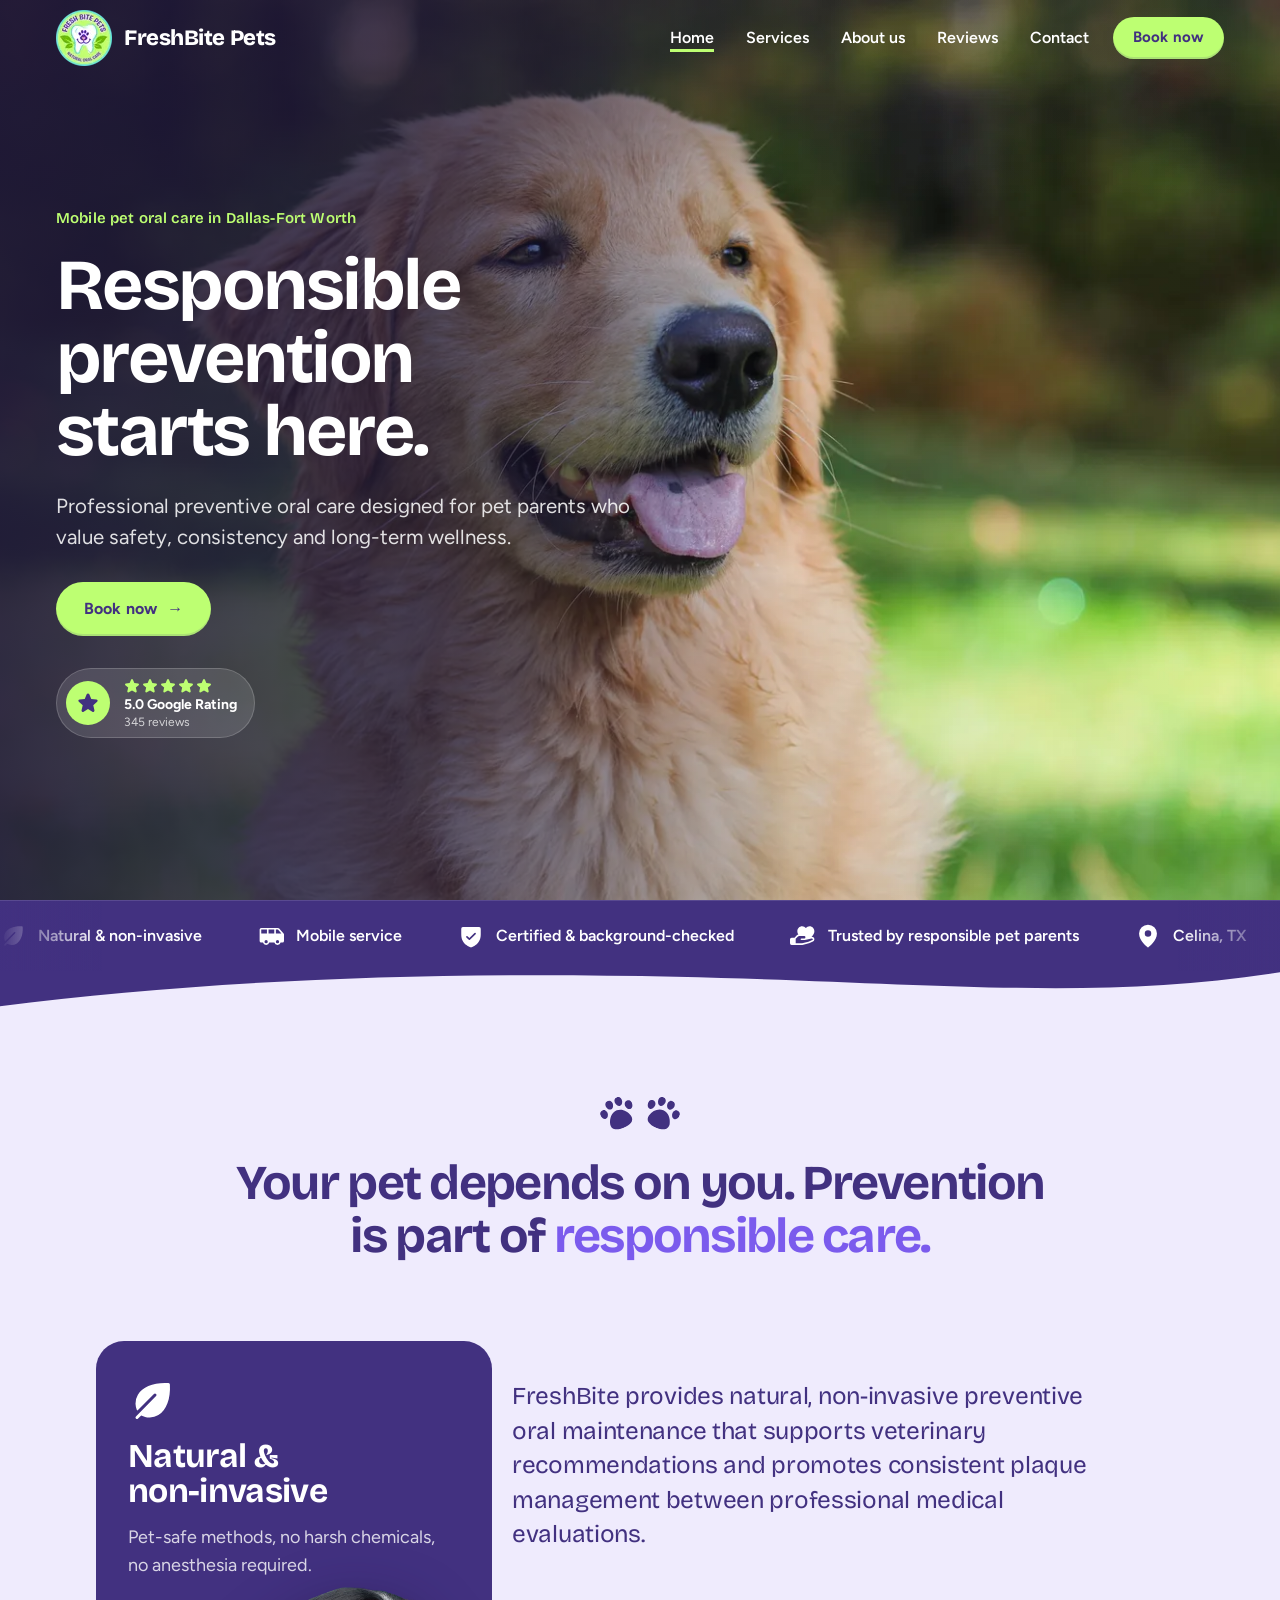
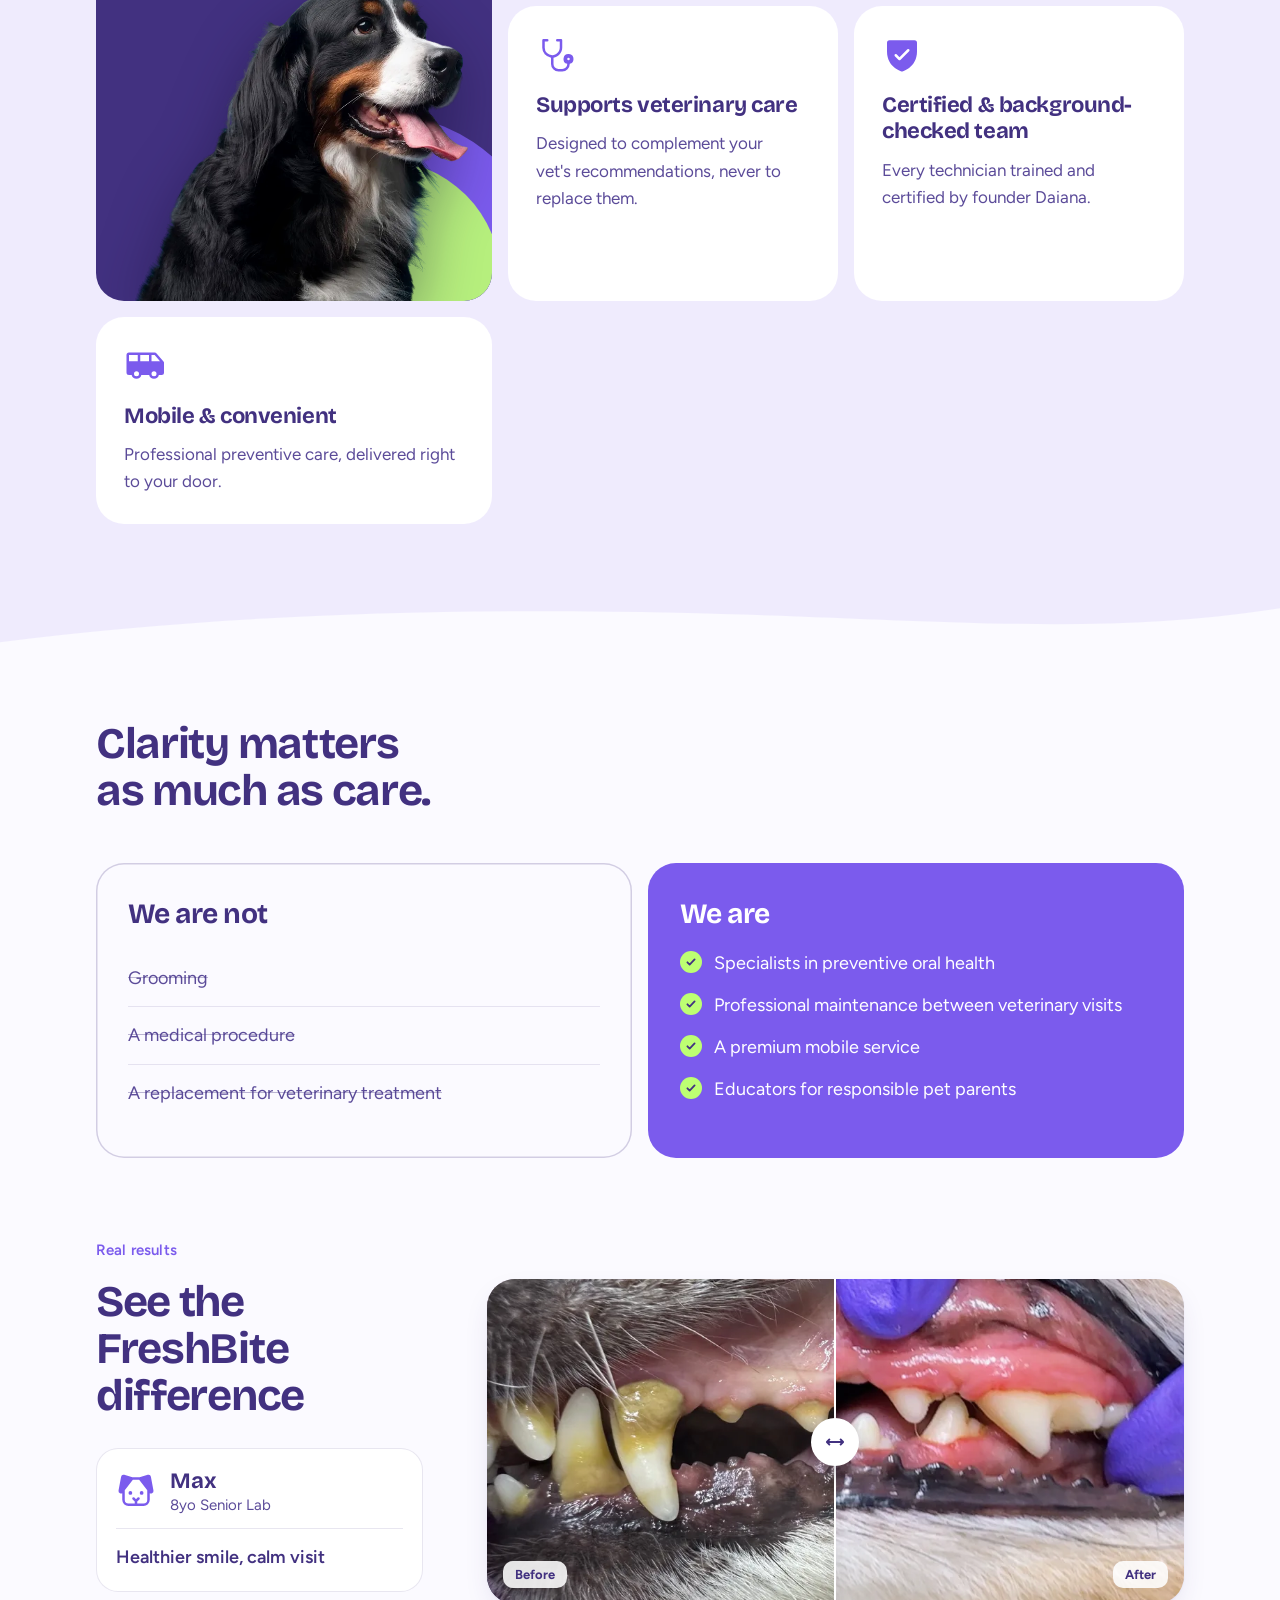
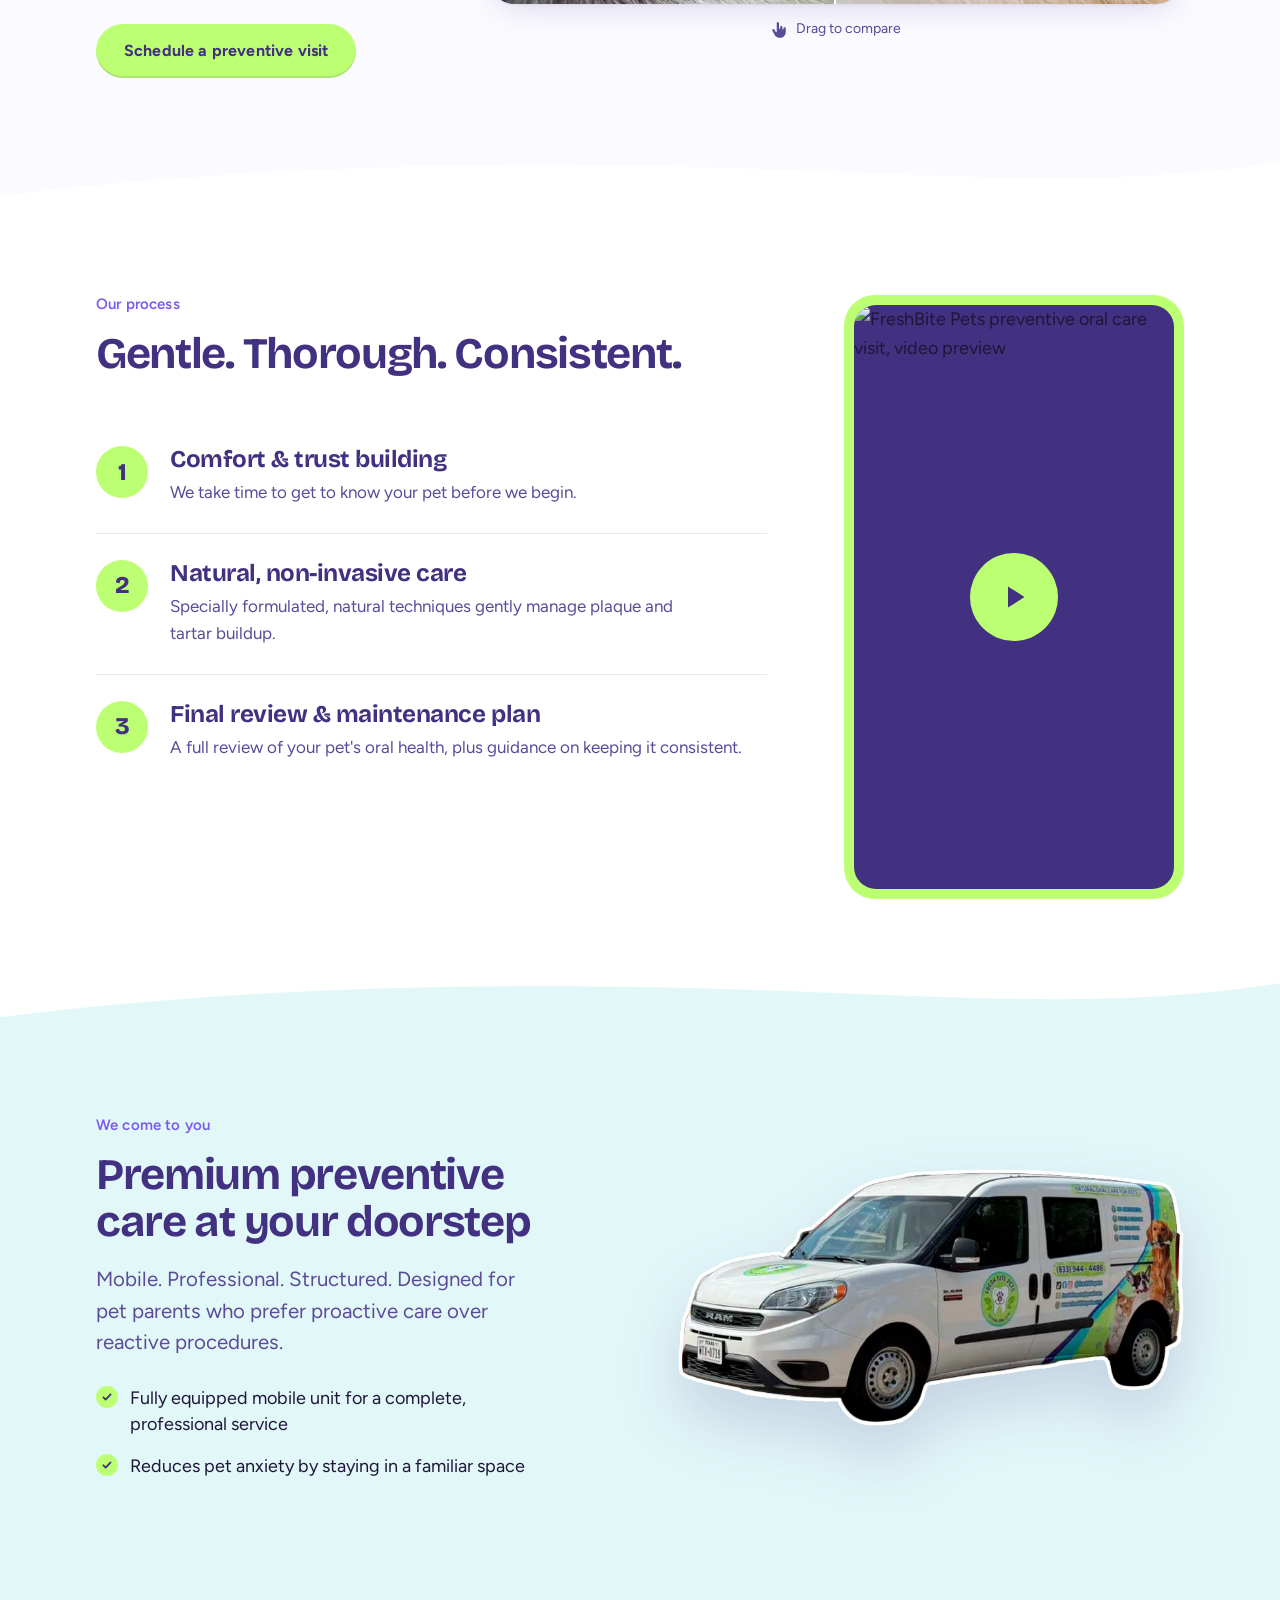
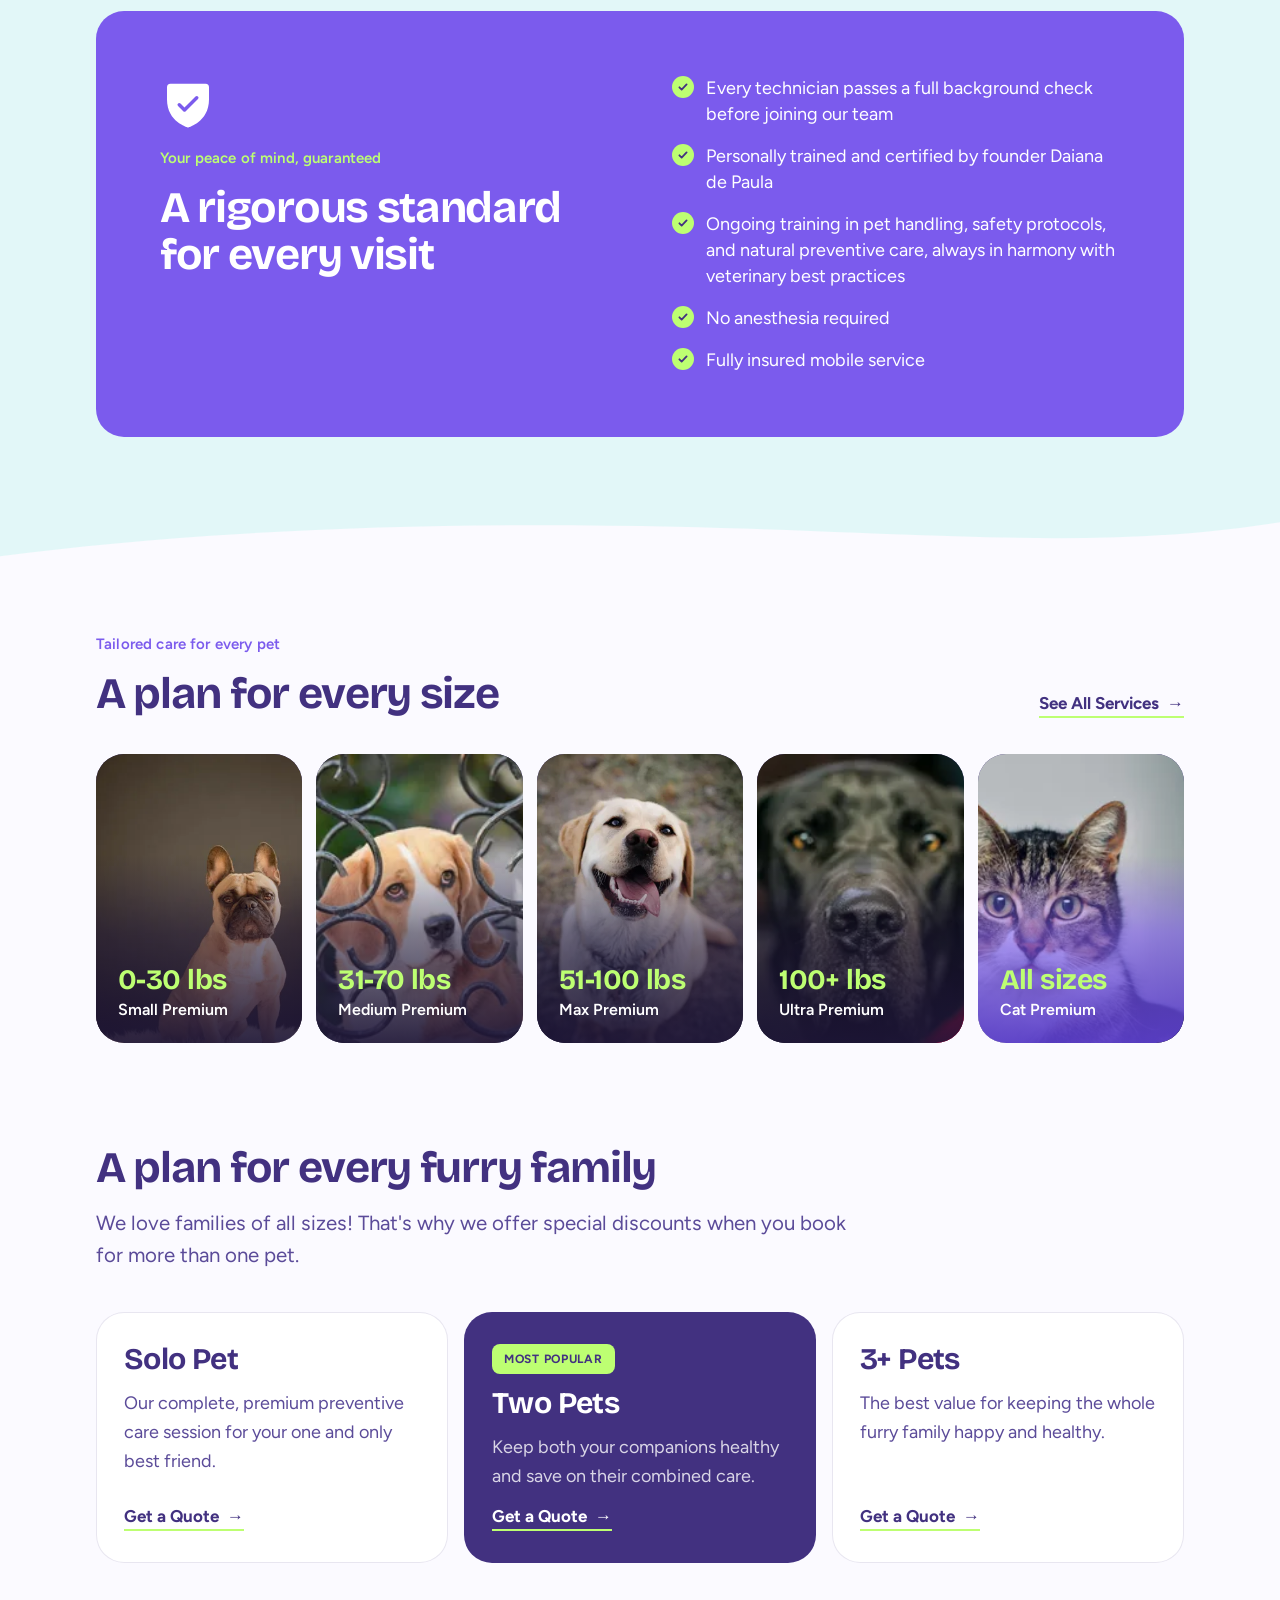
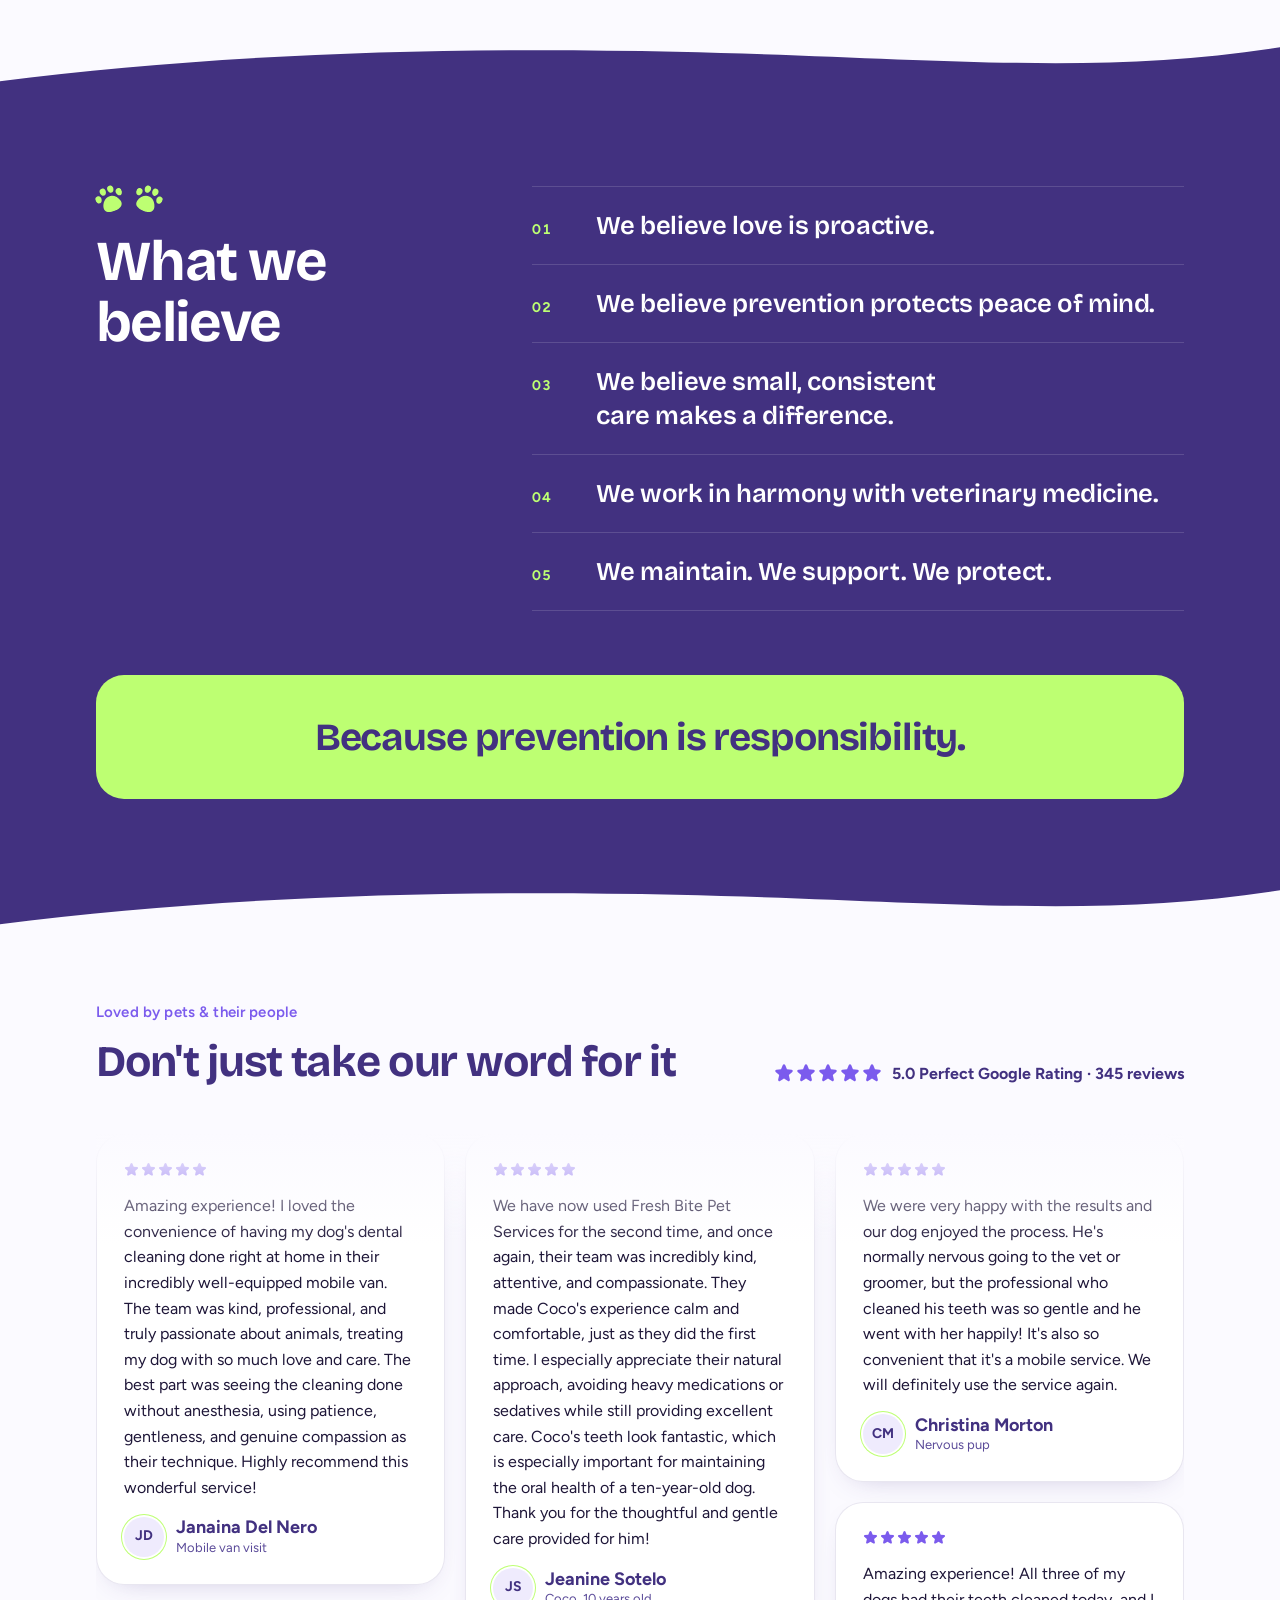
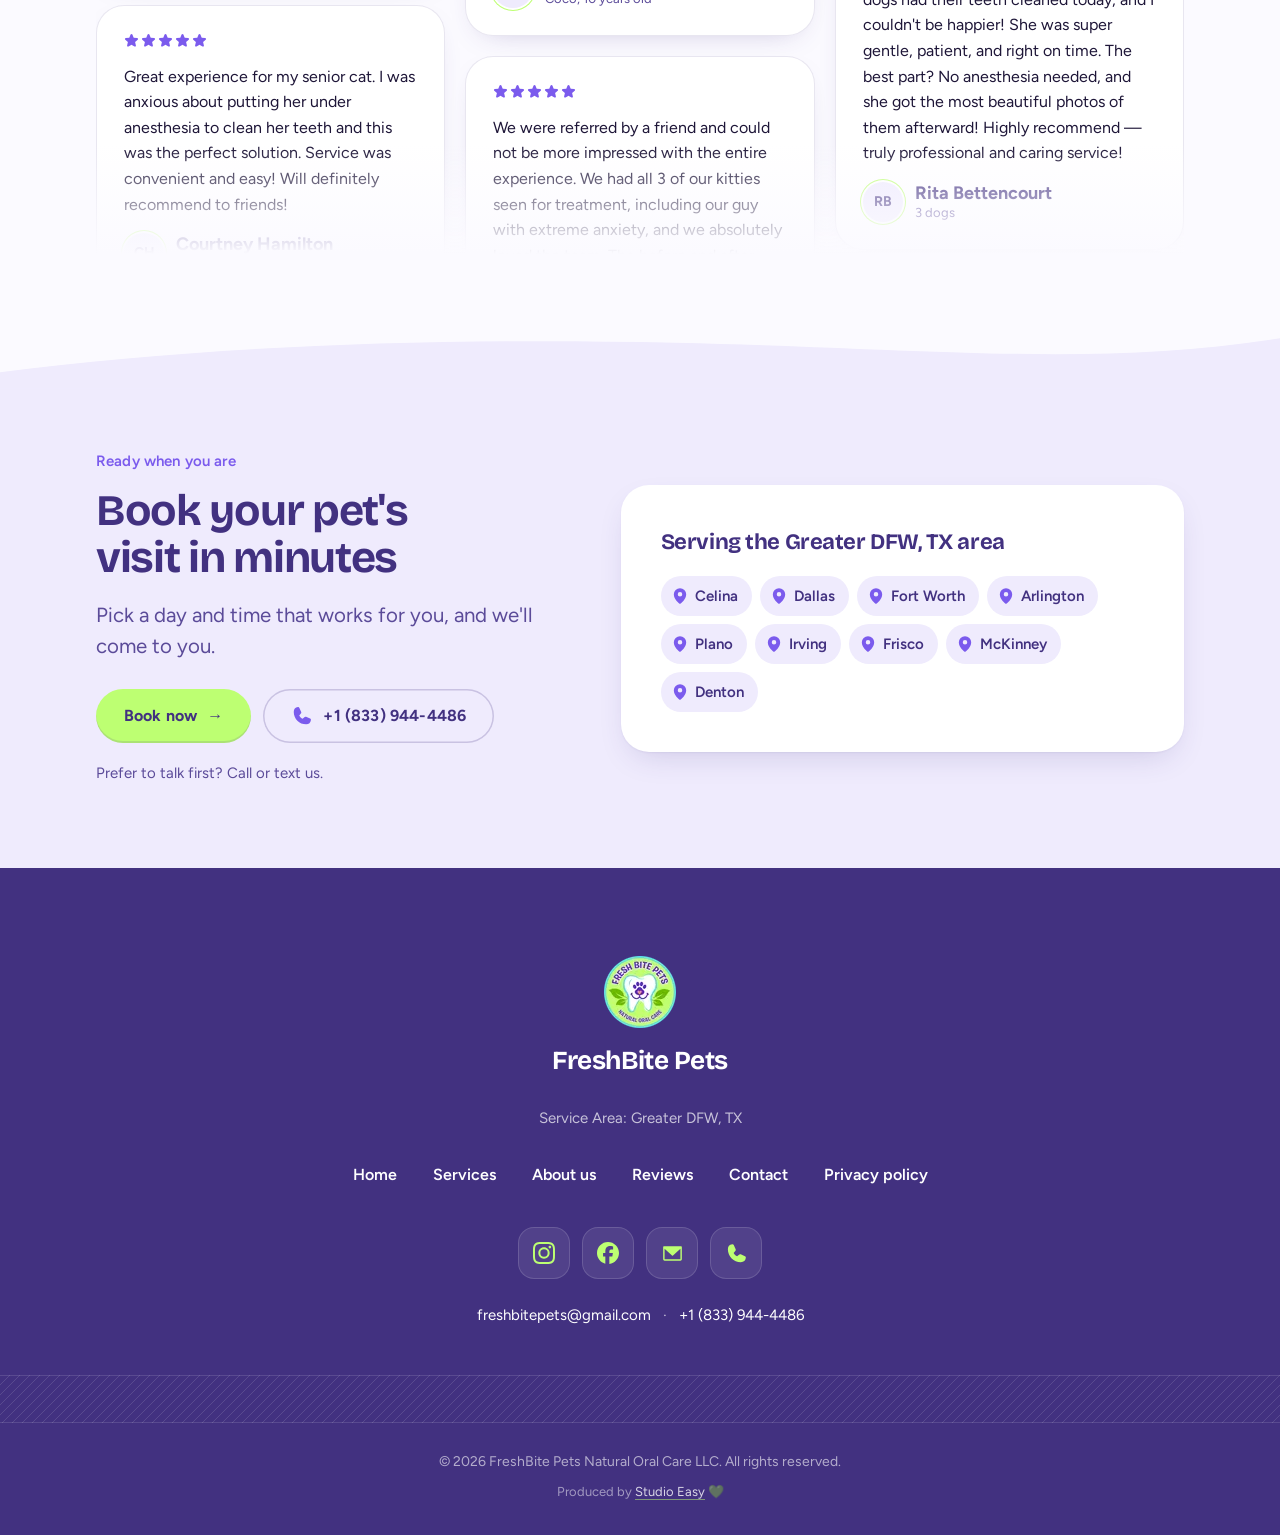
==== commit 94590916: "Add files via upload" ====
--- a/index.html
+++ b/index.html
@@ -1,5 +1,4 @@
-<!DOCTYPE html><html lang="en-US" class="no-js"><head><script>document.documentElement.classList.remove('no-js')</script><meta charset="utf-8"><meta name="viewport" content="width=device-width, initial-scale=1"><title>About Founder Daiana de Paula | FreshBite Pets, DFW</title><meta name="description" content="Meet Daiana de Paula, founder of FreshBite Pets: natural, mobile preventive oral care for dogs and cats in Greater DFW, built to work in harmony with veterinary care."><link rel="canonical" href="https://www.freshbitepets.com/about"><meta name="theme-color" content="#423180"><link rel="icon" type="image/png" href="/favicon.png"><link rel="apple-touch-icon" href="/favicon.png"><link rel="sitemap" href="/sitemap-index.xml"><link rel="preconnect" href="https://i.ytimg.com" crossorigin><meta property="og:type" content="website"><meta property="og:site_name" content="FreshBite Pets"><meta property="og:locale" content="en_US"><meta property="og:title" content="About Founder Daiana de Paula | FreshBite Pets, DFW"><meta property="og:description" content="Meet Daiana de Paula, founder of FreshBite Pets: natural, mobile preventive oral care for dogs and cats in Greater DFW, built to work in harmony with veterinary care."><meta property="og:url" content="https://www.freshbitepets.com/about"><meta property="og:image" content="https://www.freshbitepets.com/og-image.jpg"><meta property="og:image:width" content="1200"><meta property="og:image:height" content="630"><meta name="twitter:card" content="summary_large_image"><meta name="geo.region" content="US-TX"><meta name="geo.placename" content="Dallas-Fort Worth"><script type="application/ld+json">{"@context":"https://schema.org","@graph":[{"@type":"ProfessionalService","@id":"https://www.freshbitepets.com/#business","name":"FreshBite Pets","legalName":"FreshBite Pets Natural Oral Care LLC","url":"https://www.freshbitepets.com/","logo":"https://www.freshbitepets.com/favicon.png","image":"https://www.freshbitepets.com/og-image.jpg","email":"freshbitepets@gmail.com","telephone":"+1-833-944-4486","description":"Natural, non-invasive preventive oral care for dogs and cats, delivered by a mobile team across the Greater Dallas-Fort Worth area. Designed to complement, never replace, veterinary care.","founder":{"@type":"Person","name":"Daiana de Paula"},"areaServed":[{"@type":"City","name":"Celina, TX"},{"@type":"City","name":"Dallas, TX"},{"@type":"City","name":"Fort Worth, TX"},{"@type":"City","name":"Arlington, TX"},{"@type":"City","name":"Plano, TX"},{"@type":"City","name":"Irving, TX"},{"@type":"City","name":"Frisco, TX"},{"@type":"City","name":"McKinney, TX"},{"@type":"City","name":"Denton, TX"}],"knowsAbout":["Preventive pet oral care","Plaque management for dogs","Plaque management for cats","Anesthesia-free oral maintenance"],"sameAs":["https://www.instagram.com/freshbitepets/","https://www.facebook.com/freshbitepets"]},{"@type":"AboutPage","@id":"https://www.freshbitepets.com/about#webpage","url":"https://www.freshbitepets.com/about","name":"About FreshBite Pets","about":{"@id":"https://www.freshbitepets.com/#business"},"mainEntity":{"@id":"https://www.freshbitepets.com/about#founder"}},{"@type":"Person","@id":"https://www.freshbitepets.com/about#founder","name":"Daiana de Paula","jobTitle":"Founder","worksFor":{"@id":"https://www.freshbitepets.com/#business"},"knowsAbout":["Preventive pet oral care","Pet handling","Natural plaque management"]},{"@type":"BreadcrumbList","itemListElement":[{"@type":"ListItem","position":1,"name":"Home","item":"https://www.freshbitepets.com/"},{"@type":"ListItem","position":2,"name":"About us","item":"https://www.freshbitepets.com/about"}]}]}</script><link rel="stylesheet" href="/_astro/Base.DIj5mO_s.css"><style>.proc[data-astro-cid-nmr5b46t]{align-items:flex-start}.proc__steps[data-astro-cid-nmr5b46t]{margin:24px 0 0;padding:0;list-style:none}.proc__steps[data-astro-cid-nmr5b46t] li[data-astro-cid-nmr5b46t]{border-top:1px solid var(--hairline);gap:22px;padding:26px 0;display:flex}.proc__steps[data-astro-cid-nmr5b46t] li[data-astro-cid-nmr5b46t]:first-child{border-top:0}.proc__n[data-astro-cid-nmr5b46t]{background:var(--fb-lime);width:52px;height:52px;color:var(--fb-ink);font-family:var(--font-display);border-radius:999px;flex:none;justify-content:center;align-items:center;font-size:24px;font-weight:800;display:flex}.proc__steps[data-astro-cid-nmr5b46t] h3[data-astro-cid-nmr5b46t]{margin-bottom:6px;font-size:24px;line-height:1.15}.proc__steps[data-astro-cid-nmr5b46t] p[data-astro-cid-nmr5b46t]{color:var(--ink-soft);font-size:17px}.proc__video[data-astro-cid-nmr5b46t]{flex:0 340px;width:100%;max-width:340px;margin:0 auto}.yt[data-astro-cid-nmr5b46t]{aspect-ratio:9/16;background:var(--fb-lime);border-radius:31px;padding:10px;position:relative;overflow:hidden}.yt[data-astro-cid-nmr5b46t] img[data-astro-cid-nmr5b46t],.yt[data-astro-cid-nmr5b46t] iframe{object-fit:cover;background:var(--fb-ink);border:0;border-radius:22px;width:100%;height:100%;display:block}.yt__play[data-astro-cid-nmr5b46t]{background:var(--fb-lime);width:88px;height:88px;box-shadow:var(--shadow-cta);cursor:pointer;border:0;border-radius:999px;justify-content:center;align-items:center;display:flex;position:absolute;top:50%;left:50%;transform:translate(-50%,-50%)}.safe[data-astro-cid-vj22yvtw]{background:var(--fb-violet);color:#fff;border-radius:var(--r-card);grid-template-columns:repeat(auto-fit,minmax(min(100%,340px),1fr));align-items:start;gap:clamp(32px,5vw,72px);padding:clamp(32px,5vw,64px);display:grid}.safe[data-astro-cid-vj22yvtw] h2[data-astro-cid-vj22yvtw]{color:#fff}.safe[data-astro-cid-vj22yvtw] .eyebrow[data-astro-cid-vj22yvtw]{color:var(--fb-lime)}
+<!DOCTYPE html><html lang="en-US" class="no-js"><head><script>document.documentElement.classList.remove('no-js')</script><meta charset="utf-8"><meta name="viewport" content="width=device-width, initial-scale=1"><title>Mobile Pet Oral Care in Dallas-Fort Worth | FreshBite Pets</title><meta name="description" content="Natural, non-invasive preventive oral care for dogs and cats, delivered to your door across Greater DFW, TX. No anesthesia. Works alongside your vet. Book a visit."><link rel="canonical" href="https://www.freshbitepets.com/"><meta name="theme-color" content="#423180"><link rel="icon" type="image/png" href="/favicon.png"><link rel="apple-touch-icon" href="/favicon.png"><link rel="sitemap" href="/sitemap-index.xml"><link rel="preconnect" href="https://i.ytimg.com" crossorigin><meta property="og:type" content="website"><meta property="og:site_name" content="FreshBite Pets"><meta property="og:locale" content="en_US"><meta property="og:title" content="Mobile Pet Oral Care in Dallas-Fort Worth | FreshBite Pets"><meta property="og:description" content="Natural, non-invasive preventive oral care for dogs and cats, delivered to your door across Greater DFW, TX. No anesthesia. Works alongside your vet. Book a visit."><meta property="og:url" content="https://www.freshbitepets.com/"><meta property="og:image" content="https://www.freshbitepets.com/og-image.jpg"><meta property="og:image:width" content="1200"><meta property="og:image:height" content="630"><meta name="twitter:card" content="summary_large_image"><meta name="geo.region" content="US-TX"><meta name="geo.placename" content="Dallas-Fort Worth"><script type="application/ld+json">{"@context":"https://schema.org","@graph":[{"@type":"ProfessionalService","@id":"https://www.freshbitepets.com/#business","name":"FreshBite Pets","legalName":"FreshBite Pets Natural Oral Care LLC","url":"https://www.freshbitepets.com/","logo":"https://www.freshbitepets.com/favicon.png","image":"https://www.freshbitepets.com/og-image.jpg","email":"freshbitepets@gmail.com","telephone":"+1-833-944-4486","description":"Natural, non-invasive preventive oral care for dogs and cats, delivered by a mobile team across the Greater Dallas-Fort Worth area. Designed to complement, never replace, veterinary care.","founder":{"@type":"Person","name":"Daiana de Paula"},"areaServed":[{"@type":"City","name":"Celina, TX"},{"@type":"City","name":"Dallas, TX"},{"@type":"City","name":"Fort Worth, TX"},{"@type":"City","name":"Arlington, TX"},{"@type":"City","name":"Plano, TX"},{"@type":"City","name":"Irving, TX"},{"@type":"City","name":"Frisco, TX"},{"@type":"City","name":"McKinney, TX"},{"@type":"City","name":"Denton, TX"}],"knowsAbout":["Preventive pet oral care","Plaque management for dogs","Plaque management for cats","Anesthesia-free oral maintenance"],"sameAs":["https://www.instagram.com/freshbitepets/","https://www.facebook.com/freshbitepets"]},{"@type":"WebSite","@id":"https://www.freshbitepets.com/#website","url":"https://www.freshbitepets.com/","name":"FreshBite Pets","publisher":{"@id":"https://www.freshbitepets.com/#business"},"inLanguage":"en-US"},{"@type":"WebPage","@id":"https://www.freshbitepets.com/#webpage","url":"https://www.freshbitepets.com/","name":"Mobile Pet Oral Care in Dallas-Fort Worth | FreshBite Pets","isPartOf":{"@id":"https://www.freshbitepets.com/#website"},"about":{"@id":"https://www.freshbitepets.com/#business"}}]}</script><link rel="stylesheet" href="/_astro/Base.DIj5mO_s.css"><link rel="stylesheet" href="/_astro/index.DmOw1y8l.css"><style>.tc[data-astro-cid-4apywntb]{grid-template-columns:repeat(auto-fit,minmax(min(100%,200px),1fr));gap:14px;margin:0;padding:0;list-style:none;display:grid}.tc__c[data-astro-cid-4apywntb]{isolation:isolate;border-radius:var(--r-card);aspect-ratio:3/4.2;background:var(--fb-ink);color:#fff;align-items:flex-end;display:flex;position:relative;overflow:hidden}.tc__img[data-astro-cid-4apywntb]{z-index:-2;object-fit:cover;width:100%;height:100%;transition:transform .7s var(--ease);position:absolute;inset:0}.tc__c[data-astro-cid-4apywntb]:after{content:"";z-index:-1;background:linear-gradient(#1e163800 35%,#1e16388c 62%,#1e1638eb 100%);position:absolute;inset:0}.tc__c[data-astro-cid-4apywntb]:hover .tc__img[data-astro-cid-4apywntb]{transform:scale(1.05)}.tc__body[data-astro-cid-4apywntb]{flex-direction:column;gap:4px;padding:22px;display:flex}.tc__w[data-astro-cid-4apywntb]{font-family:var(--font-display);letter-spacing:-.02em;color:var(--fb-lime);font-size:clamp(24px,2.2vw,30px);font-weight:700;line-height:1.05}.tc__n[data-astro-cid-4apywntb]{font-family:var(--font-body);letter-spacing:0;color:#fff;font-size:16px;font-weight:600;line-height:1.3}.tc__d[data-astro-cid-4apywntb]{color:#fffc;margin-top:4px;font-size:15px;line-height:1.45}.tc__c--cat[data-astro-cid-4apywntb]:after{background:linear-gradient(#7b5bed00 35%,#7b5bed99 62%,#5a3ec8f2 100%)}.fam__head[data-astro-cid-gvbm5zkg]{flex-wrap:wrap;justify-content:space-between;align-items:flex-end;gap:16px 48px;display:flex}.fam[data-astro-cid-gvbm5zkg]{grid-template-columns:repeat(auto-fit,minmax(min(100%,260px),1fr));align-items:stretch;gap:16px;display:grid}.fam__c[data-astro-cid-gvbm5zkg]{border-radius:var(--r-card);box-shadow:inset 0 0 0 1px var(--hairline);transition:transform .3s var(--ease),box-shadow .3s var(--ease);background:#fff;flex-direction:column;gap:14px;padding:32px 28px;display:flex}.fam__c[data-astro-cid-gvbm5zkg]:hover{box-shadow:inset 0 0 0 1px var(--hairline),var(--shadow-soft);transform:translateY(-4px)}.fam__c[data-astro-cid-gvbm5zkg] h3[data-astro-cid-gvbm5zkg]{font-size:30px;line-height:1.05}.fam__c[data-astro-cid-gvbm5zkg] p[data-astro-cid-gvbm5zkg]{color:var(--ink-soft);flex:1}.fam__c[data-astro-cid-gvbm5zkg] .tlink[data-astro-cid-gvbm5zkg],.fam__c[data-astro-cid-gvbm5zkg] .tag[data-astro-cid-gvbm5zkg]{align-self:flex-start}.fam__c--pop[data-astro-cid-gvbm5zkg]{background:var(--fb-ink);color:#fff;box-shadow:none}.fam__c--pop[data-astro-cid-gvbm5zkg] h3[data-astro-cid-gvbm5zkg],.fam__c--pop[data-astro-cid-gvbm5zkg] .tlink[data-astro-cid-gvbm5zkg]{color:#fff}.fam__c--pop[data-astro-cid-gvbm5zkg] p[data-astro-cid-gvbm5zkg]{color:#fffc}.fam__c--pop[data-astro-cid-gvbm5zkg] .tlink[data-astro-cid-gvbm5zkg]:hover{color:#fff}
+.proc[data-astro-cid-nmr5b46t]{align-items:flex-start}.proc__steps[data-astro-cid-nmr5b46t]{margin:24px 0 0;padding:0;list-style:none}.proc__steps[data-astro-cid-nmr5b46t] li[data-astro-cid-nmr5b46t]{border-top:1px solid var(--hairline);gap:22px;padding:26px 0;display:flex}.proc__steps[data-astro-cid-nmr5b46t] li[data-astro-cid-nmr5b46t]:first-child{border-top:0}.proc__n[data-astro-cid-nmr5b46t]{background:var(--fb-lime);width:52px;height:52px;color:var(--fb-ink);font-family:var(--font-display);border-radius:999px;flex:none;justify-content:center;align-items:center;font-size:24px;font-weight:800;display:flex}.proc__steps[data-astro-cid-nmr5b46t] h3[data-astro-cid-nmr5b46t]{margin-bottom:6px;font-size:24px;line-height:1.15}.proc__steps[data-astro-cid-nmr5b46t] p[data-astro-cid-nmr5b46t]{color:var(--ink-soft);font-size:17px}.proc__video[data-astro-cid-nmr5b46t]{flex:0 340px;width:100%;max-width:340px;margin:0 auto}.yt[data-astro-cid-nmr5b46t]{aspect-ratio:9/16;background:var(--fb-lime);border-radius:31px;padding:10px;position:relative;overflow:hidden}.yt[data-astro-cid-nmr5b46t] img[data-astro-cid-nmr5b46t],.yt[data-astro-cid-nmr5b46t] iframe{object-fit:cover;background:var(--fb-ink);border:0;border-radius:22px;width:100%;height:100%;display:block}.yt__play[data-astro-cid-nmr5b46t]{background:var(--fb-lime);width:88px;height:88px;box-shadow:var(--shadow-cta);cursor:pointer;border:0;border-radius:999px;justify-content:center;align-items:center;display:flex;position:absolute;top:50%;left:50%;transform:translate(-50%,-50%)}.safe[data-astro-cid-vj22yvtw]{background:var(--fb-violet);color:#fff;border-radius:var(--r-card);grid-template-columns:repeat(auto-fit,minmax(min(100%,340px),1fr));align-items:start;gap:clamp(32px,5vw,72px);padding:clamp(32px,5vw,64px);display:grid}.safe[data-astro-cid-vj22yvtw] h2[data-astro-cid-vj22yvtw]{color:#fff}.safe[data-astro-cid-vj22yvtw] .eyebrow[data-astro-cid-vj22yvtw]{color:var(--fb-lime)}
 .check__dot[data-astro-cid-fo7mycyf]{background:var(--fb-lime);width:22px;height:22px;color:var(--fb-ink);border-radius:999px;flex:none;justify-content:center;align-items:center;margin-top:1px;display:flex}
-.mis[data-astro-cid-ta2fbyqs]{align-items:center;gap:clamp(32px,5vw,80px);display:grid}@media (width>=900px){.mis[data-astro-cid-ta2fbyqs]{grid-template-columns:minmax(0,1.1fr) minmax(0,1fr)}}.mis__head[data-astro-cid-ta2fbyqs]{gap:20px}.mission[data-astro-cid-ta2fbyqs]{font-family:var(--font-display);letter-spacing:-.035em;color:#fff;text-wrap:balance;font-size:clamp(38px,5vw,64px);font-weight:800;line-height:1.02}.mission[data-astro-cid-ta2fbyqs] em[data-astro-cid-ta2fbyqs]{color:var(--fb-lime);font-style:normal}.mis__lead[data-astro-cid-ta2fbyqs]{color:#ffffffc7;max-width:52ch;font-size:clamp(17px,1.4vw,19px);line-height:1.6}.mis__list[data-astro-cid-ta2fbyqs]{gap:12px;margin:0;padding:0;list-style:none;display:grid}.mis__list[data-astro-cid-ta2fbyqs] li[data-astro-cid-ta2fbyqs]{background:#ffffff12;border-radius:20px;align-items:flex-start;gap:18px;padding:22px 24px;display:flex;box-shadow:inset 0 0 0 1px #ffffff1a}.mis__ic[data-astro-cid-ta2fbyqs]{background:var(--fb-lime);border-radius:14px;flex:none;justify-content:center;align-items:center;width:48px;height:48px;display:flex}.mis__list[data-astro-cid-ta2fbyqs] h3[data-astro-cid-ta2fbyqs]{color:#fff;margin-bottom:4px;font-size:20px}.mis__list[data-astro-cid-ta2fbyqs] p[data-astro-cid-ta2fbyqs]{color:#ffffffbf;font-size:16px;line-height:1.5}.values[data-astro-cid-ta2fbyqs]{gap:12px;margin:0;padding:0;list-style:none}.values[data-astro-cid-ta2fbyqs] li[data-astro-cid-ta2fbyqs]{box-shadow:inset 0 0 0 1px var(--hairline);font-family:var(--font-display);letter-spacing:-.01em;color:var(--fb-ink);background:#fff;border-radius:22px;align-items:center;gap:18px;padding:24px;font-size:22px;font-weight:700;line-height:1.2;display:flex}.fstory[data-astro-cid-ta2fbyqs]{grid-template-columns:1fr;align-items:center;gap:clamp(28px,5vw,72px);display:grid}@media (width>=900px){.fstory[data-astro-cid-ta2fbyqs]{grid-template-columns:minmax(0,.85fr) minmax(0,1.15fr)}}.fstory__fig[data-astro-cid-ta2fbyqs]{justify-self:center;width:100%;max-width:460px;margin:0;position:relative}.fstory__img[data-astro-cid-ta2fbyqs]{aspect-ratio:4/5;object-fit:cover;object-position:40% 55%;border-radius:var(--r-card);width:100%;height:auto;box-shadow:var(--shadow-soft);display:block}.fstory__fig[data-astro-cid-ta2fbyqs] figcaption[data-astro-cid-ta2fbyqs]{background:var(--fb-lime);color:var(--fb-ink);border-radius:999px;padding:8px 14px;font-size:14px;font-weight:700;position:absolute;bottom:16px;left:16px}
-.cta[data-astro-cid-wquiui23]{isolation:isolate;background:var(--fb-ink);color:#fff;border-radius:var(--r-card);grid-template-columns:1fr;display:grid;position:relative;overflow:hidden}@media (width>=900px){.cta[data-astro-cid-wquiui23]{grid-template-columns:minmax(0,1.15fr) minmax(0,1fr)}}.cta__body[data-astro-cid-wquiui23]{flex-direction:column;align-items:flex-start;gap:18px;padding:clamp(32px,5vw,72px);display:flex}.cta[data-astro-cid-wquiui23] .eyebrow[data-astro-cid-wquiui23]{color:var(--fb-lime)}.cta[data-astro-cid-wquiui23] .h2[data-astro-cid-wquiui23]{color:#fff;text-wrap:balance}.cta__lead[data-astro-cid-wquiui23]{color:#ffffffc7;max-width:44ch;font-size:clamp(17px,1.4vw,19px);line-height:1.55}.cta__actions[data-astro-cid-wquiui23]{flex-wrap:wrap;align-items:center;gap:14px 28px;margin-top:10px;display:flex}.cta__actions[data-astro-cid-wquiui23] .btn[data-astro-cid-wquiui23]{height:58px;padding:0 32px;font-size:17px}.cta__actions[data-astro-cid-wquiui23] .btn[data-astro-cid-wquiui23]:hover{transform:translateY(-2px)}.cta__actions[data-astro-cid-wquiui23] .btn[data-astro-cid-wquiui23]:active{transform:translateY(0)scale(.98)}.cta__phone[data-astro-cid-wquiui23]{white-space:nowrap;color:#fff;align-items:center;gap:10px;min-height:44px;font-weight:700;text-decoration:none;transition:color .2s;display:inline-flex}.cta__phone[data-astro-cid-wquiui23]:hover{color:var(--fb-lime)}.cta__perks[data-astro-cid-wquiui23]{color:#ffffffd9;border-top:1px solid #ffffff24;flex-wrap:wrap;align-self:stretch;gap:10px 24px;margin:14px 0 0;padding:20px 0 0;font-size:15px;list-style:none;display:flex}.cta__perks[data-astro-cid-wquiui23] li[data-astro-cid-wquiui23]{align-items:center;gap:8px;display:inline-flex}.cta__media[data-astro-cid-wquiui23]{min-height:260px;position:relative}.cta__img[data-astro-cid-wquiui23]{object-fit:cover;object-position:45% 40%;width:100%;height:100%;position:absolute;inset:0}@media (width>=900px){.cta__media[data-astro-cid-wquiui23]:before{content:"";z-index:1;background:linear-gradient(90deg,var(--fb-ink),#42318000);width:35%;position:absolute;inset:0 auto 0 0}}
-</style></head><body><a class="skip" href="#main">Skip to content</a><header class="hdr" data-astro-cid-fzpbxy5g><div class="hdr__in" data-astro-cid-fzpbxy5g><a href="/" class="hdr__brand" aria-label="FreshBite Pets home" data-astro-cid-fzpbxy5g><img src="/_astro/logo-badge.BX-Un3X4_20clj9.webp" alt loading="eager" data-astro-cid-fzpbxy5g="true" decoding="async" width="56" height="56"><span data-astro-cid-fzpbxy5g>FreshBite Pets</span></a><nav class="hdr__nav" id="site-nav" aria-label="Main" data-astro-cid-fzpbxy5g><ul data-astro-cid-fzpbxy5g><li data-astro-cid-fzpbxy5g><a href="/" data-astro-cid-fzpbxy5g>Home</a></li><li data-astro-cid-fzpbxy5g><a href="/services" data-astro-cid-fzpbxy5g>Services</a></li><li data-astro-cid-fzpbxy5g><a href="/about" aria-current="page" data-astro-cid-fzpbxy5g>About us</a></li><li data-astro-cid-fzpbxy5g><a href="/#reviews" data-astro-cid-fzpbxy5g>Reviews</a></li><li data-astro-cid-fzpbxy5g><a href="/contact" data-astro-cid-fzpbxy5g>Contact</a></li></ul></nav><div class="hdr__actions" data-astro-cid-fzpbxy5g><a class="btn btn--sm" href="/contact" data-astro-cid-fzpbxy5g>Book now</a><button class="hdr__toggle" type="button" aria-controls="site-nav" aria-expanded="false" aria-label="Open menu" data-astro-cid-fzpbxy5g><span data-astro-cid-fzpbxy5g></span><span data-astro-cid-fzpbxy5g></span><span data-astro-cid-fzpbxy5g></span></button></div></div></header><script type="module">var e=document.querySelector(`.hdr__toggle`),t=document.getElementById(`site-nav`);e?.addEventListener(`click`,()=>{let n=t.classList.toggle(`is-open`);e.setAttribute(`aria-expanded`,String(n)),e.setAttribute(`aria-label`,n?`Close menu`:`Open menu`)});var n=document.querySelector(`.hdr--overlay`),r=()=>n?.classList.toggle(`is-solid`,scrollY>40||t.classList.contains(`is-open`));n&&(r(),addEventListener(`scroll`,r,{passive:!0}),e?.addEventListener(`click`,r)),addEventListener(`keydown`,n=>{n.key===`Escape`&&t?.classList.contains(`is-open`)&&(e?.click(),e?.focus())}),t?.addEventListener(`click`,n=>{n.target.closest(`a`)&&(t.classList.remove(`is-open`),e.setAttribute(`aria-expanded`,`false`))});</script><main id="main"><section aria-labelledby="about-h" data-astro-cid-ta2fbyqs><div class="wrap wrap--narrow stack center" style="gap:24px;padding-top:clamp(48px,7vw,96px);padding-bottom:clamp(32px,4vw,48px)" data-astro-cid-ta2fbyqs><div class="rv" data-astro-cid-ta2fbyqs><div style="display:flex;gap:10px;align-items:flex-end;justify-content:center" aria-hidden="true"><svg viewBox="0 0 188.704 171.930" width="34" height="31" fill="var(--fb-ink)" style="transform:rotate(-22deg)"><path d="M 67.095 0 C 72.84 0 78.111 2.147 81.948 6.114 C 85.785 10.085 88.062 15.755 88.062 22.594 C 88.062 29.4 85.814 36.231 82.149 41.402 C 78.501 46.547 73.217 50.321 67.095 50.321 C 60.972 50.321 55.689 46.547 52.04 41.402 C 48.375 36.231 46.128 29.4 46.128 22.598 C 46.128 15.755 48.405 10.085 52.246 6.114 C 56.079 2.147 61.35 0 67.095 0 Z M 20.967 37.741 C 26.712 37.741 31.983 39.888 35.82 43.855 C 39.657 47.826 41.934 53.495 41.934 60.335 C 41.934 67.141 39.687 73.972 36.021 79.142 C 32.373 84.288 27.089 88.062 20.967 88.062 C 14.845 88.062 9.561 84.288 5.913 79.142 C 2.248 73.972 0 67.137 0 60.339 C 0 53.495 2.277 47.826 6.118 43.855 C 9.951 39.888 15.222 37.741 20.967 37.741 Z M 94.352 67.095 C 64.478 67.095 39.728 92.528 31.937 124.419 C 28.482 138.567 33.753 153.743 46.752 160.935 C 57.081 166.655 72.538 171.93 94.348 171.93 C 116.162 171.93 131.619 166.655 141.951 160.935 C 154.947 153.743 160.218 138.567 156.763 124.423 C 148.975 92.528 124.222 67.095 94.352 67.095 Z M 167.737 37.741 C 161.992 37.741 156.721 39.888 152.888 43.855 C 149.047 47.826 146.77 53.495 146.77 60.335 C 146.77 67.141 149.017 73.972 152.682 79.142 C 156.331 84.288 161.614 88.062 167.737 88.062 C 173.859 88.062 179.143 84.288 182.791 79.142 C 186.456 73.972 188.704 67.141 188.704 60.339 C 188.704 53.495 186.427 47.826 182.59 43.855 C 178.753 39.888 173.482 37.741 167.737 37.741 Z M 121.609 0 C 115.864 0 110.593 2.147 106.76 6.114 C 102.919 10.085 100.642 15.755 100.642 22.594 C 100.642 29.4 102.89 36.231 106.555 41.402 C 110.203 46.547 115.487 50.321 121.609 50.321 C 127.731 50.321 133.015 46.547 136.663 41.402 C 140.329 36.231 142.576 29.4 142.576 22.598 C 142.576 15.755 140.299 10.085 136.462 6.114 C 132.625 2.147 127.354 0 121.609 0 Z"></path></svg><svg viewBox="0 0 188.704 171.930" width="34" height="31" fill="var(--fb-ink)" style="transform:rotate(23deg)"><path d="M 67.095 0 C 72.84 0 78.111 2.147 81.948 6.114 C 85.785 10.085 88.062 15.755 88.062 22.594 C 88.062 29.4 85.814 36.231 82.149 41.402 C 78.501 46.547 73.217 50.321 67.095 50.321 C 60.972 50.321 55.689 46.547 52.04 41.402 C 48.375 36.231 46.128 29.4 46.128 22.598 C 46.128 15.755 48.405 10.085 52.246 6.114 C 56.079 2.147 61.35 0 67.095 0 Z M 20.967 37.741 C 26.712 37.741 31.983 39.888 35.82 43.855 C 39.657 47.826 41.934 53.495 41.934 60.335 C 41.934 67.141 39.687 73.972 36.021 79.142 C 32.373 84.288 27.089 88.062 20.967 88.062 C 14.845 88.062 9.561 84.288 5.913 79.142 C 2.248 73.972 0 67.137 0 60.339 C 0 53.495 2.277 47.826 6.118 43.855 C 9.951 39.888 15.222 37.741 20.967 37.741 Z M 94.352 67.095 C 64.478 67.095 39.728 92.528 31.937 124.419 C 28.482 138.567 33.753 153.743 46.752 160.935 C 57.081 166.655 72.538 171.93 94.348 171.93 C 116.162 171.93 131.619 166.655 141.951 160.935 C 154.947 153.743 160.218 138.567 156.763 124.423 C 148.975 92.528 124.222 67.095 94.352 67.095 Z M 167.737 37.741 C 161.992 37.741 156.721 39.888 152.888 43.855 C 149.047 47.826 146.77 53.495 146.77 60.335 C 146.77 67.141 149.017 73.972 152.682 79.142 C 156.331 84.288 161.614 88.062 167.737 88.062 C 173.859 88.062 179.143 84.288 182.791 79.142 C 186.456 73.972 188.704 67.141 188.704 60.339 C 188.704 53.495 186.427 47.826 182.59 43.855 C 178.753 39.888 173.482 37.741 167.737 37.741 Z M 121.609 0 C 115.864 0 110.593 2.147 106.76 6.114 C 102.919 10.085 100.642 15.755 100.642 22.594 C 100.642 29.4 102.89 36.231 106.555 41.402 C 110.203 46.547 115.487 50.321 121.609 50.321 C 127.731 50.321 133.015 46.547 136.663 41.402 C 140.329 36.231 142.576 29.4 142.576 22.598 C 142.576 15.755 140.299 10.085 136.462 6.114 C 132.625 2.147 127.354 0 121.609 0 Z"></path></svg></div></div><span class="eyebrow rv" style="--i:1" data-astro-cid-ta2fbyqs>The Founder</span><h1 id="about-h" class="h1" data-astro-cid-ta2fbyqs>Meet Daiana de Paula</h1><p class="lead rv" style="max-width:640px;--i:3" data-astro-cid-ta2fbyqs>FreshBite Pets emerged from the passion of our founder, a pet care specialist who was looking for a safe, natural way to support pets' oral health between veterinary visits.</p></div></section><div data-astro-cid-ta2fbyqs><svg class="wave" style="color:var(--tint-cyan)" viewBox="0 0 1440 90" preserveAspectRatio="none" aria-hidden="true" focusable="false"><path fill="currentColor" d="M0 90V62C220 18 470 0 760 10c290 10 470 44 680-8V90Z"></path></svg></div><section class="bg-tint-cyan" aria-labelledby="story-h" data-astro-cid-ta2fbyqs><div class="wrap fstory" style="padding-block:clamp(24px,3vw,40px) clamp(32px,4vw,56px)" data-astro-cid-ta2fbyqs><figure class="fstory__fig rv" data-astro-cid-ta2fbyqs><img src="/_astro/daiana.Bh_-sJ_x_1ANueb.webp" srcset="/_astro/daiana.Bh_-sJ_x_Z1CSjdP.webp 400w, /_astro/daiana.Bh_-sJ_x_1f4uGT.webp 640w, /_astro/daiana.Bh_-sJ_x_czD1O.webp 900w" alt="Founder Daiana de Paula in purple scrubs, smiling with two doodle dogs in front of the FreshBite Pets mobile van" sizes="(max-width: 899px) 100vw, 460px" data-astro-cid-ta2fbyqs="true" loading="lazy" decoding="async" width="1600" height="2133" class="fstory__img"><figcaption data-astro-cid-ta2fbyqs>Daiana de Paula, founder</figcaption></figure><div class="stack rv story" style="--i:1;gap:24px;font-size:clamp(18px,1.6vw,21px);line-height:1.65;color:var(--fb-ink)" data-astro-cid-ta2fbyqs><h2 id="story-h" class="h2" data-astro-cid-ta2fbyqs>Full founder story</h2><p data-astro-cid-ta2fbyqs>Combining years of experience and technical knowledge, Daiana founded FreshBite Pets with a clear goal: offering professional preventive oral maintenance that works in harmony with veterinary care and never takes its place. Her passion shows in every interaction with clients and in every healthy smile the team helps maintain.</p><p data-astro-cid-ta2fbyqs>At FreshBite Pets, oral maintenance is a way to promote a better quality of life and a stronger bond between owners and their pets, through consistent, responsible prevention.</p></div></div></section><div class="bg-tint-cyan" data-astro-cid-ta2fbyqs><svg class="wave" style="color:var(--fb-ink)" viewBox="0 0 1440 90" preserveAspectRatio="none" aria-hidden="true" focusable="false"><path fill="currentColor" d="M0 90V62C220 18 470 0 760 10c290 10 470 44 680-8V90Z"></path></svg></div><section class="bg-ink" aria-labelledby="mission-h" data-astro-cid-ta2fbyqs><div class="wrap mis" style="padding-block:clamp(32px,4vw,56px)" data-astro-cid-ta2fbyqs><div class="mis__head stack rv" data-astro-cid-ta2fbyqs><span class="eyebrow" data-astro-cid-ta2fbyqs>Our mission</span><h2 id="mission-h" class="mission" data-astro-cid-ta2fbyqs>Healthy smiles <em data-astro-cid-ta2fbyqs>between</em> vet visits.</h2><p class="mis__lead" data-astro-cid-ta2fbyqs>We provide professional preventive oral care and maintenance on a mobile, personalized basis, so good habits don't have to wait for the next appointment.</p></div><ul class="mis__list" data-astro-cid-ta2fbyqs><li class="rv" style="--i:1" data-astro-cid-ta2fbyqs><span class="mis__ic" data-astro-cid-ta2fbyqs><svg xmlns="http://www.w3.org/2000/svg" viewBox="0 0 256 256" fill="currentColor" width="26" height="26" style="display:block;flex:none;color:var(--fb-ink)" aria-hidden="true" focusable="false"><path d="M225.86,102.82c-3.77-3.94-7.67-8-9.14-11.57-1.36-3.27-1.44-8.69-1.52-13.94-.15-9.76-.31-20.82-8-28.51s-18.75-7.85-28.51-8c-5.25-.08-10.67-.16-13.94-1.52-3.56-1.47-7.63-5.37-11.57-9.14C146.28,23.51,138.44,16,128,16s-18.27,7.51-25.18,14.14c-3.94,3.77-8,7.67-11.57,9.14C88,40.64,82.56,40.72,77.31,40.8c-9.76.15-20.82.31-28.51,8S41,67.55,40.8,77.31c-.08,5.25-.16,10.67-1.52,13.94-1.47,3.56-5.37,7.63-9.14,11.57C23.51,109.72,16,117.56,16,128s7.51,18.27,14.14,25.18c3.77,3.94,7.67,8,9.14,11.57,1.36,3.27,1.44,8.69,1.52,13.94.15,9.76.31,20.82,8,28.51s18.75,7.85,28.51,8c5.25.08,10.67.16,13.94,1.52,3.56,1.47,7.63,5.37,11.57,9.14C109.72,232.49,117.56,240,128,240s18.27-7.51,25.18-14.14c3.94-3.77,8-7.67,11.57-9.14,3.27-1.36,8.69-1.44,13.94-1.52,9.76-.15,20.82-.31,28.51-8s7.85-18.75,8-28.51c.08-5.25.16-10.67,1.52-13.94,1.47-3.56,5.37-7.63,9.14-11.57C232.49,146.28,240,138.44,240,128S232.49,109.73,225.86,102.82Zm-52.2,6.84-56,56a8,8,0,0,1-11.32,0l-24-24a8,8,0,0,1,11.32-11.32L112,148.69l50.34-50.35a8,8,0,0,1,11.32,11.32Z"/></svg></span><div data-astro-cid-ta2fbyqs><h3 data-astro-cid-ta2fbyqs>Professional</h3><p data-astro-cid-ta2fbyqs>Certified, background-checked technicians and natural, non-invasive techniques.</p></div></li><li class="rv" style="--i:2" data-astro-cid-ta2fbyqs><span class="mis__ic" data-astro-cid-ta2fbyqs><svg xmlns="http://www.w3.org/2000/svg" viewBox="0 0 256 256" fill="currentColor" width="26" height="26" style="display:block;flex:none;color:var(--fb-ink)" aria-hidden="true" focusable="false"><path d="M254.07,106.79,208.53,53.73A16,16,0,0,0,196.26,48H32A16,16,0,0,0,16,64V176a16,16,0,0,0,16,16H49a32,32,0,0,0,62,0h50a32,32,0,0,0,62,0h17a16,16,0,0,0,16-16V112A8,8,0,0,0,254.07,106.79ZM32,104V64H88v40Zm48,96a16,16,0,1,1,16-16A16,16,0,0,1,80,200Zm80-96H104V64h56Zm32,96a16,16,0,1,1,16-16A16,16,0,0,1,192,200Zm-16-96V64h20.26l34.33,40Z"/></svg></span><div data-astro-cid-ta2fbyqs><h3 data-astro-cid-ta2fbyqs>Mobile</h3><p data-astro-cid-ta2fbyqs>We come to your home, where your pet already feels safe.</p></div></li><li class="rv" style="--i:3" data-astro-cid-ta2fbyqs><span class="mis__ic" data-astro-cid-ta2fbyqs><svg xmlns="http://www.w3.org/2000/svg" viewBox="0 0 256 256" fill="currentColor" width="26" height="26" style="display:block;flex:none;color:var(--fb-ink)" aria-hidden="true" focusable="false"><path d="M240,108a28,28,0,1,1-28-28A28,28,0,0,1,240,108ZM72,108a28,28,0,1,0-28,28A28,28,0,0,0,72,108ZM92,88A28,28,0,1,0,64,60,28,28,0,0,0,92,88Zm72,0a28,28,0,1,0-28-28A28,28,0,0,0,164,88Zm23.12,60.86a35.3,35.3,0,0,1-16.87-21.14,44,44,0,0,0-84.5,0A35.25,35.25,0,0,1,69,148.82,40,40,0,0,0,88,224a39.48,39.48,0,0,0,15.52-3.13,64.09,64.09,0,0,1,48.87,0,40,40,0,0,0,34.73-72Z"/></svg></span><div data-astro-cid-ta2fbyqs><h3 data-astro-cid-ta2fbyqs>Personalized</h3><p data-astro-cid-ta2fbyqs>Each visit is planned around your pet&#39;s size, temperament and history.</p></div></li></ul></div></section><div class="bg-ink" data-astro-cid-ta2fbyqs><svg class="wave" style="color:var(--bg)" viewBox="0 0 1440 90" preserveAspectRatio="none" aria-hidden="true" focusable="false"><path fill="currentColor" d="M0 90V62C220 18 470 0 760 10c290 10 470 44 680-8V90Z"></path></svg></div><section aria-labelledby="values-h" data-astro-cid-ta2fbyqs><div class="wrap stack" style="gap:40px;padding-top:clamp(24px,3vw,40px)" data-astro-cid-ta2fbyqs><h2 id="values-h" class="h2 rv" data-astro-cid-ta2fbyqs>Our values</h2><ul class="grid values" style="--min:300px" data-astro-cid-ta2fbyqs><li class="rv" style="--i:0" data-astro-cid-ta2fbyqs><svg xmlns="http://www.w3.org/2000/svg" viewBox="0 0 256 256" fill="currentColor" width="44" height="44" style="display:block;flex:none;color:var(--fb-violet)" aria-hidden="true" focusable="false"><path d="M208,40H48A16,16,0,0,0,32,56v56c0,52.72,25.52,84.67,46.93,102.19,23.06,18.86,46,25.26,47,25.53a8,8,0,0,0,4.2,0c1-.27,23.91-6.67,47-25.53C198.48,196.67,224,164.72,224,112V56A16,16,0,0,0,208,40Zm-34.32,69.66-56,56a8,8,0,0,1-11.32,0l-24-24a8,8,0,0,1,11.32-11.32L112,148.69l50.34-50.35a8,8,0,0,1,11.32,11.32Z"/></svg>Safety above all</li><li class="rv" style="--i:1" data-astro-cid-ta2fbyqs><svg xmlns="http://www.w3.org/2000/svg" viewBox="0 0 256 256" fill="currentColor" width="44" height="44" style="display:block;flex:none;color:var(--fb-violet)" aria-hidden="true" focusable="false"><path d="M240,160a32,32,0,1,0-39.93,31,8,8,0,0,0-.07,1,32,32,0,0,1-32,32H144a32,32,0,0,1-32-32V151.48c31.47-4,56-31.47,56-64.31V40a8,8,0,0,0-8-8H136a8,8,0,0,0,0,16h16V87.17c0,26.58-21.25,48.49-47.36,48.83A48,48,0,0,1,56,88V48H72a8,8,0,0,0,0-16H48a8,8,0,0,0-8,8V88a64,64,0,0,0,56,63.49V192a48.05,48.05,0,0,0,48,48h24a48.05,48.05,0,0,0,48-48,8,8,0,0,0-.07-1A32,32,0,0,0,240,160Zm-32,8a8,8,0,1,1,8-8A8,8,0,0,1,208,168Z"/></svg>Respect for veterinary medicine</li><li class="rv" style="--i:2" data-astro-cid-ta2fbyqs><svg xmlns="http://www.w3.org/2000/svg" viewBox="0 0 256 256" fill="currentColor" width="44" height="44" style="display:block;flex:none;color:var(--fb-violet)" aria-hidden="true" focusable="false"><path d="M168,24H88A56,56,0,0,0,32,79.75c0,42.72,8,75.4,14.7,95.28,8.72,25.8,20.62,45.49,32.64,54A15.67,15.67,0,0,0,88.47,232a16.09,16.09,0,0,0,16-14.9c.85-11.52,5-49.11,23.53-49.11s22.68,37.59,23.53,49.11a16.09,16.09,0,0,0,9.18,13.36,15.69,15.69,0,0,0,15.95-1.41c12-8.53,23.92-28.22,32.64-54C216,155.15,224,122.47,224,79.75A56,56,0,0,0,168,24Zm3,56.57A8,8,0,1,1,165,95.42L128,80.61,91,95.42A8,8,0,1,1,85,80.57L106.46,72,85,63.42A8,8,0,1,1,91,48.57l37,14.81,37-14.81A8,8,0,1,1,171,63.42L149.54,72Z"/></svg>Prevention as a priority</li><li class="rv" style="--i:3" data-astro-cid-ta2fbyqs><svg xmlns="http://www.w3.org/2000/svg" viewBox="0 0 256 256" fill="currentColor" width="44" height="44" style="display:block;flex:none;color:var(--fb-violet)" aria-hidden="true" focusable="false"><path d="M247.31,124.76c-.35-.79-8.82-19.58-27.65-38.41C194.57,61.26,162.88,48,128,48S61.43,61.26,36.34,86.35C17.51,105.18,9,124,8.69,124.76a8,8,0,0,0,0,6.5c.35.79,8.82,19.57,27.65,38.4C61.43,194.74,93.12,208,128,208s66.57-13.26,91.66-38.34c18.83-18.83,27.3-37.61,27.65-38.4A8,8,0,0,0,247.31,124.76ZM128,168a40,40,0,1,1,40-40A40,40,0,0,1,128,168Z"/></svg>Transparency</li><li class="rv" style="--i:4" data-astro-cid-ta2fbyqs><svg xmlns="http://www.w3.org/2000/svg" viewBox="0 0 256 256" fill="currentColor" width="44" height="44" style="display:block;flex:none;color:var(--fb-violet)" aria-hidden="true" focusable="false"><path d="M230.33,141.06a24.34,24.34,0,0,0-18.61-4.77C230.5,117.33,240,98.48,240,80c0-26.47-21.29-48-47.46-48A47.58,47.58,0,0,0,156,48.75,47.58,47.58,0,0,0,119.46,32C93.29,32,72,53.53,72,80c0,11,3.24,21.69,10.06,33a31.87,31.87,0,0,0-14.75,8.4L44.69,144H16A16,16,0,0,0,0,160v40a16,16,0,0,0,16,16H120a7.93,7.93,0,0,0,1.94-.24l64-16a6.94,6.94,0,0,0,1.19-.4L226,182.82l.44-.2a24.6,24.6,0,0,0,3.93-41.56Zm-10.9,27.15-38,16.18L119,200H56V155.31l22.63-22.62A15.86,15.86,0,0,1,89.94,128H140a12,12,0,0,1,0,24H112a8,8,0,0,0,0,16h32a8.32,8.32,0,0,0,1.79-.2l67-15.41.31-.08a8.6,8.6,0,0,1,6.3,15.9Z"/></svg>Humanized, attentive care</li><li class="rv" style="--i:5" data-astro-cid-ta2fbyqs><svg xmlns="http://www.w3.org/2000/svg" viewBox="0 0 256 256" fill="currentColor" width="44" height="44" style="display:block;flex:none;color:var(--fb-violet)" aria-hidden="true" focusable="false"><path d="M232,86.53V56a16,16,0,0,0-16-16H40A16,16,0,0,0,24,56V184a16,16,0,0,0,16,16H160v24A8,8,0,0,0,172,231l24-13.74L220,231A8,8,0,0,0,232,224V161.47a51.88,51.88,0,0,0,0-74.94ZM128,144H72a8,8,0,0,1,0-16h56a8,8,0,0,1,0,16Zm0-32H72a8,8,0,0,1,0-16h56a8,8,0,0,1,0,16Zm88,98.21-16-9.16a8,8,0,0,0-7.94,0l-16,9.16V172a51.88,51.88,0,0,0,40,0ZM196,160a36,36,0,1,1,36-36A36,36,0,0,1,196,160Z"/></svg>Continuous technical excellence</li></ul></div></section><section id="process" aria-labelledby="process-h" data-astro-cid-nmr5b46t><div class="wrap row proc" data-astro-cid-nmr5b46t><div class="col stack rv" data-astro-cid-nmr5b46t><span class="eyebrow" data-astro-cid-nmr5b46t>Our process</span><h2 id="process-h" class="h2" data-astro-cid-nmr5b46t>Gentle. Thorough. Consistent.</h2><ol class="proc__steps" data-astro-cid-nmr5b46t><li data-astro-cid-nmr5b46t><span class="proc__n" aria-hidden="true" data-astro-cid-nmr5b46t>1</span><div data-astro-cid-nmr5b46t><h3 data-astro-cid-nmr5b46t>Comfort &amp; trust building</h3><p data-astro-cid-nmr5b46t>We take time to get to know your pet before we begin.</p></div></li><li data-astro-cid-nmr5b46t><span class="proc__n" aria-hidden="true" data-astro-cid-nmr5b46t>2</span><div data-astro-cid-nmr5b46t><h3 data-astro-cid-nmr5b46t>Natural, non-invasive care</h3><p data-astro-cid-nmr5b46t>Specially formulated, natural techniques gently manage plaque and tartar buildup.</p></div></li><li data-astro-cid-nmr5b46t><span class="proc__n" aria-hidden="true" data-astro-cid-nmr5b46t>3</span><div data-astro-cid-nmr5b46t><h3 data-astro-cid-nmr5b46t>Final review &amp; maintenance plan</h3><p data-astro-cid-nmr5b46t>A full review of your pet&#39;s oral health, plus guidance on keeping it consistent.</p></div></li></ol></div><div class="proc__video rv" style="--i:2" data-astro-cid-nmr5b46t><div class="yt" data-yt="ff-VNfgiHLc" data-astro-cid-nmr5b46t><img src="https://i.ytimg.com/vi/ff-VNfgiHLc/oar2.jpg" alt="FreshBite Pets preventive oral care visit, video preview" loading="lazy" decoding="async" width="340" height="604" data-astro-cid-nmr5b46t><button type="button" class="yt__play" aria-label="Play video: FreshBite Pets Our Process" data-astro-cid-nmr5b46t><svg viewBox="0 0 24 24" width="36" height="36" aria-hidden="true" data-astro-cid-nmr5b46t><path d="M8 5v14l11-7z" fill="var(--fb-ink)" data-astro-cid-nmr5b46t></path></svg></button><noscript><a href="https://www.youtube.com/shorts/ff-VNfgiHLc" data-astro-cid-nmr5b46t>Watch on YouTube</a></noscript></div></div></div></section><script type="module">document.querySelectorAll(`.yt`).forEach(e=>{e.querySelector(`.yt__play`)?.addEventListener(`click`,()=>{let t=document.createElement(`iframe`);t.src=`https://www.youtube-nocookie.com/embed/${e.dataset.yt}?autoplay=1&rel=0`,t.title=`FreshBite Pets: Our Process`,t.allow=`accelerometer; autoplay; encrypted-media; gyroscope; picture-in-picture`,t.allowFullscreen=!0,e.replaceChildren(t)})});</script><section aria-labelledby="safety-h" data-astro-cid-vj22yvtw><div class="wrap" data-astro-cid-vj22yvtw><div class="safe rv" data-astro-cid-vj22yvtw><div class="stack safe__head" data-astro-cid-vj22yvtw><svg xmlns="http://www.w3.org/2000/svg" viewBox="0 0 256 256" fill="currentColor" width="56" height="56" style="display:block;flex:none;color:#fff" aria-hidden="true" focusable="false"><path d="M208,40H48A16,16,0,0,0,32,56v56c0,52.72,25.52,84.67,46.93,102.19,23.06,18.86,46,25.26,47,25.53a8,8,0,0,0,4.2,0c1-.27,23.91-6.67,47-25.53C198.48,196.67,224,164.72,224,112V56A16,16,0,0,0,208,40Zm-34.32,69.66-56,56a8,8,0,0,1-11.32,0l-24-24a8,8,0,0,1,11.32-11.32L112,148.69l50.34-50.35a8,8,0,0,1,11.32,11.32Z"/></svg><span class="eyebrow" data-astro-cid-vj22yvtw>Your peace of mind, guaranteed</span><h2 id="safety-h" class="h2" data-astro-cid-vj22yvtw>A rigorous standard for every visit</h2></div><ul class="checks" style="color:#fff" data-astro-cid-fo7mycyf><li class="check" data-astro-cid-fo7mycyf><span class="check__dot" aria-hidden="true" data-astro-cid-fo7mycyf><svg viewBox="0 0 16 16" width="12" height="12" data-astro-cid-fo7mycyf><path d="M3.2 8.4l3 3 6.6-6.8" fill="none" stroke="currentColor" stroke-width="2.4" stroke-linecap="round" stroke-linejoin="round" data-astro-cid-fo7mycyf></path></svg></span><span data-astro-cid-fo7mycyf>Every technician passes a full background check before joining our team</span></li><li class="check" data-astro-cid-fo7mycyf><span class="check__dot" aria-hidden="true" data-astro-cid-fo7mycyf><svg viewBox="0 0 16 16" width="12" height="12" data-astro-cid-fo7mycyf><path d="M3.2 8.4l3 3 6.6-6.8" fill="none" stroke="currentColor" stroke-width="2.4" stroke-linecap="round" stroke-linejoin="round" data-astro-cid-fo7mycyf></path></svg></span><span data-astro-cid-fo7mycyf>Personally trained and certified by founder Daiana de Paula</span></li><li class="check" data-astro-cid-fo7mycyf><span class="check__dot" aria-hidden="true" data-astro-cid-fo7mycyf><svg viewBox="0 0 16 16" width="12" height="12" data-astro-cid-fo7mycyf><path d="M3.2 8.4l3 3 6.6-6.8" fill="none" stroke="currentColor" stroke-width="2.4" stroke-linecap="round" stroke-linejoin="round" data-astro-cid-fo7mycyf></path></svg></span><span data-astro-cid-fo7mycyf>Ongoing training in pet handling, safety protocols, and natural preventive care</span></li><li class="check" data-astro-cid-fo7mycyf><span class="check__dot" aria-hidden="true" data-astro-cid-fo7mycyf><svg viewBox="0 0 16 16" width="12" height="12" data-astro-cid-fo7mycyf><path d="M3.2 8.4l3 3 6.6-6.8" fill="none" stroke="currentColor" stroke-width="2.4" stroke-linecap="round" stroke-linejoin="round" data-astro-cid-fo7mycyf></path></svg></span><span data-astro-cid-fo7mycyf>No anesthesia required</span></li><li class="check" data-astro-cid-fo7mycyf><span class="check__dot" aria-hidden="true" data-astro-cid-fo7mycyf><svg viewBox="0 0 16 16" width="12" height="12" data-astro-cid-fo7mycyf><path d="M3.2 8.4l3 3 6.6-6.8" fill="none" stroke="currentColor" stroke-width="2.4" stroke-linecap="round" stroke-linejoin="round" data-astro-cid-fo7mycyf></path></svg></span><span data-astro-cid-fo7mycyf>Fully insured mobile service</span></li></ul></div></div></section><section aria-labelledby="cta-h" data-astro-cid-wquiui23><div class="wrap" data-astro-cid-wquiui23><div class="cta rv" data-astro-cid-wquiui23><div class="cta__body" data-astro-cid-wquiui23><span class="eyebrow" data-astro-cid-wquiui23>Ready when you are</span><h2 id="cta-h" class="h2" data-astro-cid-wquiui23>Book your pet's visit in minutes</h2><p class="cta__lead" data-astro-cid-wquiui23>Pick a day that works for you. We bring everything and your pet never leaves home.</p><div class="cta__actions" data-astro-cid-wquiui23><a class="btn" href="/contact" data-astro-cid-wquiui23>Book now <span aria-hidden="true" data-astro-cid-wquiui23>→</span></a><a class="cta__phone" href="tel:+18339444486" data-astro-cid-wquiui23><svg xmlns="http://www.w3.org/2000/svg" viewBox="0 0 256 256" fill="currentColor" width="20" height="20" style="display:block;flex:none;color:currentColor" aria-hidden="true" focusable="false"><path d="M231.88,175.08A56.26,56.26,0,0,1,176,224C96.6,224,32,159.4,32,80A56.26,56.26,0,0,1,80.92,24.12a16,16,0,0,1,16.62,9.52l21.12,47.15,0,.12A16,16,0,0,1,117.39,96c-.18.27-.37.52-.57.77L96,121.45c7.49,15.22,23.41,31,38.83,38.51l24.34-20.71a8.12,8.12,0,0,1,.75-.56,16,16,0,0,1,15.17-1.4l.13.06,47.11,21.11A16,16,0,0,1,231.88,175.08Z"/></svg>+1 (833) 944-4486</a></div><ul class="cta__perks" data-astro-cid-wquiui23><li data-astro-cid-wquiui23><svg xmlns="http://www.w3.org/2000/svg" viewBox="0 0 256 256" fill="currentColor" width="18" height="18" style="display:block;flex:none;color:var(--fb-lime)" aria-hidden="true" focusable="false"><path d="M254.07,106.79,208.53,53.73A16,16,0,0,0,196.26,48H32A16,16,0,0,0,16,64V176a16,16,0,0,0,16,16H49a32,32,0,0,0,62,0h50a32,32,0,0,0,62,0h17a16,16,0,0,0,16-16V112A8,8,0,0,0,254.07,106.79ZM32,104V64H88v40Zm48,96a16,16,0,1,1,16-16A16,16,0,0,1,80,200Zm80-96H104V64h56Zm32,96a16,16,0,1,1,16-16A16,16,0,0,1,192,200Zm-16-96V64h20.26l34.33,40Z"/></svg>We come to your home</li><li data-astro-cid-wquiui23><svg xmlns="http://www.w3.org/2000/svg" viewBox="0 0 256 256" fill="currentColor" width="18" height="18" style="display:block;flex:none;color:var(--fb-lime)" aria-hidden="true" focusable="false"><path d="M223.45,40.07a8,8,0,0,0-7.52-7.52C139.8,28.08,78.82,51,52.82,94a87.09,87.09,0,0,0-12.76,49A101.72,101.72,0,0,0,46.7,175.2a4,4,0,0,0,6.61,1.43l85-86.3a8,8,0,0,1,11.32,11.32L56.74,195.94,42.55,210.13a8.2,8.2,0,0,0-.6,11.1,8,8,0,0,0,11.71.43l16.79-16.79c14.14,6.84,28.41,10.57,42.56,11.07q1.67.06,3.33.06A86.93,86.93,0,0,0,162,203.18C205,177.18,227.93,116.21,223.45,40.07Z"/></svg>No anesthesia</li><li data-astro-cid-wquiui23><svg xmlns="http://www.w3.org/2000/svg" viewBox="0 0 256 256" fill="currentColor" width="18" height="18" style="display:block;flex:none;color:var(--fb-lime)" aria-hidden="true" focusable="false"><path d="M234.29,114.85l-45,38.83L203,211.75a16.4,16.4,0,0,1-24.5,17.82L128,198.49,77.47,229.57A16.4,16.4,0,0,1,53,211.75l13.76-58.07-45-38.83A16.46,16.46,0,0,1,31.08,86l59-4.76,22.76-55.08a16.36,16.36,0,0,1,30.27,0l22.75,55.08,59,4.76a16.46,16.46,0,0,1,9.37,28.86Z"/></svg>5.0 on Google</li></ul></div><div class="cta__media" data-astro-cid-wquiui23><img src="/_astro/doorstep.BSFkFZGC_1OzVic.webp" srcset="/_astro/doorstep.BSFkFZGC_Z29waM7.webp 480w, /_astro/doorstep.BSFkFZGC_Z2vk9WM.webp 720w, /_astro/doorstep.BSFkFZGC_ZerhEC.webp 960w" alt="Smiling pet parent hugging her happy golden retriever on a blanket in the grass" sizes="(max-width: 900px) 100vw, 520px" data-astro-cid-wquiui23="true" loading="lazy" decoding="async" width="4096" height="2731" class="cta__img"></div></div></div></section></main><footer class="ftr" data-astro-cid-nns7i3if><div class="ftr__top" data-astro-cid-nns7i3if><a href="/" class="ftr__brand rv" aria-label="FreshBite Pets home" data-astro-cid-nns7i3if><img src="/_astro/logo-badge.BX-Un3X4_28A95b.webp" alt data-astro-cid-nns7i3if="true" loading="lazy" decoding="async" width="72" height="72"><span data-astro-cid-nns7i3if>FreshBite Pets</span></a><p class="ftr__area rv" style="--i:1" data-astro-cid-nns7i3if>Service Area: Greater DFW, TX</p><nav class="ftr__nav rv" style="--i:2" aria-label="Footer" data-astro-cid-nns7i3if><a href="/" data-astro-cid-nns7i3if>Home</a><a href="/services" data-astro-cid-nns7i3if>Services</a><a href="/about" data-astro-cid-nns7i3if>About us</a><a href="/#reviews" data-astro-cid-nns7i3if>Reviews</a><a href="/contact" data-astro-cid-nns7i3if>Contact</a><a href="/privacy-policy" data-astro-cid-nns7i3if>Privacy policy</a></nav><ul class="ftr__social rv" style="--i:3" data-astro-cid-nns7i3if><li data-astro-cid-nns7i3if><a href="https://www.instagram.com/freshbitepets/" aria-label="Instagram" target="_blank" rel="noopener" data-astro-cid-nns7i3if><svg viewBox="0 0 24 24" width="22" height="22" fill="var(--fb-lime)" aria-hidden="true" focusable="false" style="display:block;flex:none"><path d="M7.0301.084c-1.2768.0602-2.1487.264-2.911.5634-.7888.3075-1.4575.72-2.1228 1.3877-.6652.6677-1.075 1.3368-1.3802 2.127-.2954.7638-.4956 1.6365-.552 2.914-.0564 1.2775-.0689 1.6882-.0626 4.947.0062 3.2586.0206 3.6671.0825 4.9473.061 1.2765.264 2.1482.5635 2.9107.308.7889.72 1.4573 1.388 2.1228.6679.6655 1.3365 1.0743 2.1285 1.38.7632.295 1.6361.4961 2.9134.552 1.2773.056 1.6884.069 4.9462.0627 3.2578-.0062 3.668-.0207 4.9478-.0814 1.28-.0607 2.147-.2652 2.9098-.5633.7889-.3086 1.4578-.72 2.1228-1.3881.665-.6682 1.0745-1.3378 1.3795-2.1284.2957-.7632.4966-1.636.552-2.9124.056-1.2809.0692-1.6898.063-4.948-.0063-3.2583-.021-3.6668-.0817-4.9465-.0607-1.2797-.264-2.1487-.5633-2.9117-.3084-.7889-.72-1.4568-1.3876-2.1228C21.2982 1.33 20.628.9208 19.8378.6165 19.074.321 18.2017.1197 16.9244.0645 15.6471.0093 15.236-.005 11.977.0014 8.718.0076 8.31.0215 7.0301.0839m.1402 21.6932c-1.17-.0509-1.8053-.2453-2.2287-.408-.5606-.216-.96-.4771-1.3819-.895-.422-.4178-.6811-.8186-.9-1.378-.1644-.4234-.3624-1.058-.4171-2.228-.0595-1.2645-.072-1.6442-.079-4.848-.007-3.2037.0053-3.583.0607-4.848.05-1.169.2456-1.805.408-2.2282.216-.5613.4762-.96.895-1.3816.4188-.4217.8184-.6814 1.3783-.9003.423-.1651 1.0575-.3614 2.227-.4171 1.2655-.06 1.6447-.072 4.848-.079 3.2033-.007 3.5835.005 4.8495.0608 1.169.0508 1.8053.2445 2.228.408.5608.216.96.4754 1.3816.895.4217.4194.6816.8176.9005 1.3787.1653.4217.3617 1.056.4169 2.2263.0602 1.2655.0739 1.645.0796 4.848.0058 3.203-.0055 3.5834-.061 4.848-.051 1.17-.245 1.8055-.408 2.2294-.216.5604-.4763.96-.8954 1.3814-.419.4215-.8181.6811-1.3783.9-.4224.1649-1.0577.3617-2.2262.4174-1.2656.0595-1.6448.072-4.8493.079-3.2045.007-3.5825-.006-4.848-.0608M16.953 5.5864A1.44 1.44 0 1 0 18.39 4.144a1.44 1.44 0 0 0-1.437 1.4424M5.8385 12.012c.0067 3.4032 2.7706 6.1557 6.173 6.1493 3.4026-.0065 6.157-2.7701 6.1506-6.1733-.0065-3.4032-2.771-6.1565-6.174-6.1498-3.403.0067-6.156 2.771-6.1496 6.1738M8 12.0077a4 4 0 1 1 4.008 3.9921A3.9996 3.9996 0 0 1 8 12.0077"></path></svg></a></li><li data-astro-cid-nns7i3if><a href="https://www.facebook.com/freshbitepets" aria-label="Facebook" target="_blank" rel="noopener" data-astro-cid-nns7i3if><svg viewBox="0 0 24 24" width="22" height="22" fill="var(--fb-lime)" aria-hidden="true" focusable="false" style="display:block;flex:none"><path d="M9.101 23.691v-7.98H6.627v-3.667h2.474v-1.58c0-4.085 1.848-5.978 5.858-5.978.401 0 .955.042 1.468.103a8.68 8.68 0 0 1 1.141.195v3.325a8.623 8.623 0 0 0-.653-.036 26.805 26.805 0 0 0-.733-.009c-.707 0-1.259.096-1.675.309a1.686 1.686 0 0 0-.679.622c-.258.42-.374.995-.374 1.752v1.297h3.919l-.386 2.103-.287 1.564h-3.246v8.245C19.396 23.238 24 18.179 24 12.044c0-6.627-5.373-12-12-12s-12 5.373-12 12c0 5.628 3.874 10.35 9.101 11.647Z"></path></svg></a></li><li data-astro-cid-nns7i3if><a href="mailto:freshbitepets@gmail.com" aria-label="Email" data-astro-cid-nns7i3if><svg xmlns="http://www.w3.org/2000/svg" viewBox="0 0 256 256" fill="currentColor" width="23" height="23" style="display:block;flex:none;color:var(--fb-lime)" aria-hidden="true" focusable="false"><path d="M224,48H32a8,8,0,0,0-8,8V192a16,16,0,0,0,16,16H216a16,16,0,0,0,16-16V56A8,8,0,0,0,224,48Zm-8,144H40V74.19l82.59,75.71a8,8,0,0,0,10.82,0L216,74.19V192Z"/></svg></a></li><li data-astro-cid-nns7i3if><a href="tel:+18339444486" aria-label="Call" data-astro-cid-nns7i3if><svg xmlns="http://www.w3.org/2000/svg" viewBox="0 0 256 256" fill="currentColor" width="23" height="23" style="display:block;flex:none;color:var(--fb-lime)" aria-hidden="true" focusable="false"><path d="M231.88,175.08A56.26,56.26,0,0,1,176,224C96.6,224,32,159.4,32,80A56.26,56.26,0,0,1,80.92,24.12a16,16,0,0,1,16.62,9.52l21.12,47.15,0,.12A16,16,0,0,1,117.39,96c-.18.27-.37.52-.57.77L96,121.45c7.49,15.22,23.41,31,38.83,38.51l24.34-20.71a8.12,8.12,0,0,1,.75-.56,16,16,0,0,1,15.17-1.4l.13.06,47.11,21.11A16,16,0,0,1,231.88,175.08Z"/></svg></a></li></ul><p class="ftr__contact rv" style="--i:4" data-astro-cid-nns7i3if><a href="mailto:freshbitepets@gmail.com" data-astro-cid-nns7i3if>freshbitepets@gmail.com</a><span aria-hidden="true" data-astro-cid-nns7i3if>·</span><a href="tel:+18339444486" data-astro-cid-nns7i3if>+1 (833) 944-4486</a></p></div><div class="ftr__hatch" aria-hidden="true" data-astro-cid-nns7i3if></div><p class="ftr__copy" data-astro-cid-nns7i3if>© 2026 FreshBite Pets Natural Oral Care LLC. All rights reserved.</p><p class="ftr__credit" data-astro-cid-nns7i3if>Produced by <a href="https://studioeasy.com.br" target="_blank" rel="noopener" data-astro-cid-nns7i3if>Studio Easy</a> <span aria-hidden="true" data-astro-cid-nns7i3if>💚</span></p></footer><script type="module">var e=document.querySelectorAll(`.rv`);if(!(`IntersectionObserver`in window))e.forEach(e=>e.classList.add(`is-in`));else{let t=new IntersectionObserver(e=>{e.forEach(e=>{e.isIntersecting&&(e.target.classList.add(`is-in`),t.unobserve(e.target))})},{threshold:0,rootMargin:`0px 0px -40px 0px`});e.forEach(e=>t.observe(e))}</script></body></html>+</style></head><body><a class="skip" href="#main">Skip to content</a><header class="hdr hdr--overlay" data-astro-cid-fzpbxy5g><div class="hdr__in" data-astro-cid-fzpbxy5g><a href="/" class="hdr__brand" aria-label="FreshBite Pets home" data-astro-cid-fzpbxy5g><img src="/_astro/logo-badge.BX-Un3X4_20clj9.webp" alt loading="eager" data-astro-cid-fzpbxy5g="true" decoding="async" width="56" height="56"><span data-astro-cid-fzpbxy5g>FreshBite Pets</span></a><nav class="hdr__nav" id="site-nav" aria-label="Main" data-astro-cid-fzpbxy5g><ul data-astro-cid-fzpbxy5g><li data-astro-cid-fzpbxy5g><a href="/" aria-current="page" data-astro-cid-fzpbxy5g>Home</a></li><li data-astro-cid-fzpbxy5g><a href="/services" data-astro-cid-fzpbxy5g>Services</a></li><li data-astro-cid-fzpbxy5g><a href="/about" data-astro-cid-fzpbxy5g>About us</a></li><li data-astro-cid-fzpbxy5g><a href="/#reviews" data-astro-cid-fzpbxy5g>Reviews</a></li><li data-astro-cid-fzpbxy5g><a href="/contact" data-astro-cid-fzpbxy5g>Contact</a></li></ul></nav><div class="hdr__actions" data-astro-cid-fzpbxy5g><a class="btn btn--sm" href="/contact" data-astro-cid-fzpbxy5g>Book now</a><button class="hdr__toggle" type="button" aria-controls="site-nav" aria-expanded="false" aria-label="Open menu" data-astro-cid-fzpbxy5g><span data-astro-cid-fzpbxy5g></span><span data-astro-cid-fzpbxy5g></span><span data-astro-cid-fzpbxy5g></span></button></div></div></header><script type="module">var e=document.querySelector(`.hdr__toggle`),t=document.getElementById(`site-nav`);e?.addEventListener(`click`,()=>{let n=t.classList.toggle(`is-open`);e.setAttribute(`aria-expanded`,String(n)),e.setAttribute(`aria-label`,n?`Close menu`:`Open menu`)});var n=document.querySelector(`.hdr--overlay`),r=()=>n?.classList.toggle(`is-solid`,scrollY>40||t.classList.contains(`is-open`));n&&(r(),addEventListener(`scroll`,r,{passive:!0}),e?.addEventListener(`click`,r)),addEventListener(`keydown`,n=>{n.key===`Escape`&&t?.classList.contains(`is-open`)&&(e?.click(),e?.focus())}),t?.addEventListener(`click`,n=>{n.target.closest(`a`)&&(t.classList.remove(`is-open`),e.setAttribute(`aria-expanded`,`false`))});</script><main id="main"><section class="hero" aria-labelledby="hero-h" data-astro-cid-lcdefpme><img src="/_astro/hero-golden-2.CzlVDj6J_ZRA9Po.webp" srcset="/_astro/hero-golden-2.CzlVDj6J_Z28BnQr.webp 640w, /_astro/hero-golden-2.CzlVDj6J_ZBrc4B.webp 960w, /_astro/hero-golden-2.CzlVDj6J_25D0RF.webp 1400w, /_astro/hero-golden-2.CzlVDj6J_ZkSilH.webp 2000w, /_astro/hero-golden-2.CzlVDj6J_ZRA9Po.webp 2400w" alt="Happy golden retriever smiling in a sunny backyard, showing clean teeth" sizes="100vw" loading="eager" fetchpriority="high" data-astro-cid-lcdefpme="true" decoding="async" width="2400" height="1600" class="hero__bg"><div class="hero__shade" aria-hidden="true" data-astro-cid-lcdefpme></div><div class="hero__in" data-astro-cid-lcdefpme><div class="hero__text stack" data-astro-cid-lcdefpme><h1 id="hero-h" class="h1 hero__h1" data-astro-cid-lcdefpme><span class="eyebrow" data-astro-cid-lcdefpme>Mobile pet oral care in Dallas-Fort Worth</span> Responsible prevention starts here.</h1><p class="lead" data-astro-cid-lcdefpme>Professional preventive oral care designed for pet parents who value safety, consistency and long-term wellness.</p><div class="hero__cta" data-astro-cid-lcdefpme><a class="btn" href="/contact" data-astro-cid-lcdefpme>Book now <span aria-hidden="true" data-astro-cid-lcdefpme>→</span></a></div><a href="#reviews" class="hero__proof" data-astro-cid-lcdefpme><span class="hero__badge" data-astro-cid-lcdefpme><svg xmlns="http://www.w3.org/2000/svg" viewBox="0 0 256 256" fill="currentColor" width="22" height="22" style="display:block;flex:none;color:var(--fb-ink)" aria-hidden="true" focusable="false"><path d="M234.29,114.85l-45,38.83L203,211.75a16.4,16.4,0,0,1-24.5,17.82L128,198.49,77.47,229.57A16.4,16.4,0,0,1,53,211.75l13.76-58.07-45-38.83A16.46,16.46,0,0,1,31.08,86l59-4.76,22.76-55.08a16.36,16.36,0,0,1,30.27,0l22.75,55.08,59,4.76a16.46,16.46,0,0,1,9.37,28.86Z"/></svg></span><span data-astro-cid-lcdefpme><span style="display:inline-flex;gap:2px" role="img" aria-label="5 out of 5 stars"><svg xmlns="http://www.w3.org/2000/svg" viewBox="0 0 256 256" fill="currentColor" width="16" height="16" style="display:block;flex:none;color:var(--fb-lime)" aria-hidden="true" focusable="false"><path d="M234.29,114.85l-45,38.83L203,211.75a16.4,16.4,0,0,1-24.5,17.82L128,198.49,77.47,229.57A16.4,16.4,0,0,1,53,211.75l13.76-58.07-45-38.83A16.46,16.46,0,0,1,31.08,86l59-4.76,22.76-55.08a16.36,16.36,0,0,1,30.27,0l22.75,55.08,59,4.76a16.46,16.46,0,0,1,9.37,28.86Z"/></svg><svg xmlns="http://www.w3.org/2000/svg" viewBox="0 0 256 256" fill="currentColor" width="16" height="16" style="display:block;flex:none;color:var(--fb-lime)" aria-hidden="true" focusable="false"><path d="M234.29,114.85l-45,38.83L203,211.75a16.4,16.4,0,0,1-24.5,17.82L128,198.49,77.47,229.57A16.4,16.4,0,0,1,53,211.75l13.76-58.07-45-38.83A16.46,16.46,0,0,1,31.08,86l59-4.76,22.76-55.08a16.36,16.36,0,0,1,30.27,0l22.75,55.08,59,4.76a16.46,16.46,0,0,1,9.37,28.86Z"/></svg><svg xmlns="http://www.w3.org/2000/svg" viewBox="0 0 256 256" fill="currentColor" width="16" height="16" style="display:block;flex:none;color:var(--fb-lime)" aria-hidden="true" focusable="false"><path d="M234.29,114.85l-45,38.83L203,211.75a16.4,16.4,0,0,1-24.5,17.82L128,198.49,77.47,229.57A16.4,16.4,0,0,1,53,211.75l13.76-58.07-45-38.83A16.46,16.46,0,0,1,31.08,86l59-4.76,22.76-55.08a16.36,16.36,0,0,1,30.27,0l22.75,55.08,59,4.76a16.46,16.46,0,0,1,9.37,28.86Z"/></svg><svg xmlns="http://www.w3.org/2000/svg" viewBox="0 0 256 256" fill="currentColor" width="16" height="16" style="display:block;flex:none;color:var(--fb-lime)" aria-hidden="true" focusable="false"><path d="M234.29,114.85l-45,38.83L203,211.75a16.4,16.4,0,0,1-24.5,17.82L128,198.49,77.47,229.57A16.4,16.4,0,0,1,53,211.75l13.76-58.07-45-38.83A16.46,16.46,0,0,1,31.08,86l59-4.76,22.76-55.08a16.36,16.36,0,0,1,30.27,0l22.75,55.08,59,4.76a16.46,16.46,0,0,1,9.37,28.86Z"/></svg><svg xmlns="http://www.w3.org/2000/svg" viewBox="0 0 256 256" fill="currentColor" width="16" height="16" style="display:block;flex:none;color:var(--fb-lime)" aria-hidden="true" focusable="false"><path d="M234.29,114.85l-45,38.83L203,211.75a16.4,16.4,0,0,1-24.5,17.82L128,198.49,77.47,229.57A16.4,16.4,0,0,1,53,211.75l13.76-58.07-45-38.83A16.46,16.46,0,0,1,31.08,86l59-4.76,22.76-55.08a16.36,16.36,0,0,1,30.27,0l22.75,55.08,59,4.76a16.46,16.46,0,0,1,9.37,28.86Z"/></svg></span><strong data-astro-cid-lcdefpme>5.0 Google Rating</strong><em data-astro-cid-lcdefpme>345 reviews</em></span></a></div></div></section><div class="marquee" aria-label="Why pet parents trust us" data-astro-cid-lcdefpme><ul class="marquee__track" data-astro-cid-lcdefpme><li data-astro-cid-lcdefpme><svg xmlns="http://www.w3.org/2000/svg" viewBox="0 0 256 256" fill="currentColor" width="26" height="26" style="display:block;flex:none;color:#fff" aria-hidden="true" focusable="false"><path d="M223.45,40.07a8,8,0,0,0-7.52-7.52C139.8,28.08,78.82,51,52.82,94a87.09,87.09,0,0,0-12.76,49A101.72,101.72,0,0,0,46.7,175.2a4,4,0,0,0,6.61,1.43l85-86.3a8,8,0,0,1,11.32,11.32L56.74,195.94,42.55,210.13a8.2,8.2,0,0,0-.6,11.1,8,8,0,0,0,11.71.43l16.79-16.79c14.14,6.84,28.41,10.57,42.56,11.07q1.67.06,3.33.06A86.93,86.93,0,0,0,162,203.18C205,177.18,227.93,116.21,223.45,40.07Z"/></svg>Natural &amp; non-invasive</li><li data-astro-cid-lcdefpme><svg xmlns="http://www.w3.org/2000/svg" viewBox="0 0 256 256" fill="currentColor" width="26" height="26" style="display:block;flex:none;color:#fff" aria-hidden="true" focusable="false"><path d="M254.07,106.79,208.53,53.73A16,16,0,0,0,196.26,48H32A16,16,0,0,0,16,64V176a16,16,0,0,0,16,16H49a32,32,0,0,0,62,0h50a32,32,0,0,0,62,0h17a16,16,0,0,0,16-16V112A8,8,0,0,0,254.07,106.79ZM32,104V64H88v40Zm48,96a16,16,0,1,1,16-16A16,16,0,0,1,80,200Zm80-96H104V64h56Zm32,96a16,16,0,1,1,16-16A16,16,0,0,1,192,200Zm-16-96V64h20.26l34.33,40Z"/></svg>Mobile service</li><li data-astro-cid-lcdefpme><svg xmlns="http://www.w3.org/2000/svg" viewBox="0 0 256 256" fill="currentColor" width="26" height="26" style="display:block;flex:none;color:#fff" aria-hidden="true" focusable="false"><path d="M208,40H48A16,16,0,0,0,32,56v56c0,52.72,25.52,84.67,46.93,102.19,23.06,18.86,46,25.26,47,25.53a8,8,0,0,0,4.2,0c1-.27,23.91-6.67,47-25.53C198.48,196.67,224,164.72,224,112V56A16,16,0,0,0,208,40Zm-34.32,69.66-56,56a8,8,0,0,1-11.32,0l-24-24a8,8,0,0,1,11.32-11.32L112,148.69l50.34-50.35a8,8,0,0,1,11.32,11.32Z"/></svg>Certified &amp; background-checked</li><li data-astro-cid-lcdefpme><svg xmlns="http://www.w3.org/2000/svg" viewBox="0 0 256 256" fill="currentColor" width="26" height="26" style="display:block;flex:none;color:#fff" aria-hidden="true" focusable="false"><path d="M230.33,141.06a24.34,24.34,0,0,0-18.61-4.77C230.5,117.33,240,98.48,240,80c0-26.47-21.29-48-47.46-48A47.58,47.58,0,0,0,156,48.75,47.58,47.58,0,0,0,119.46,32C93.29,32,72,53.53,72,80c0,11,3.24,21.69,10.06,33a31.87,31.87,0,0,0-14.75,8.4L44.69,144H16A16,16,0,0,0,0,160v40a16,16,0,0,0,16,16H120a7.93,7.93,0,0,0,1.94-.24l64-16a6.94,6.94,0,0,0,1.19-.4L226,182.82l.44-.2a24.6,24.6,0,0,0,3.93-41.56Zm-10.9,27.15-38,16.18L119,200H56V155.31l22.63-22.62A15.86,15.86,0,0,1,89.94,128H140a12,12,0,0,1,0,24H112a8,8,0,0,0,0,16h32a8.32,8.32,0,0,0,1.79-.2l67-15.41.31-.08a8.6,8.6,0,0,1,6.3,15.9Z"/></svg>Trusted by responsible pet parents</li><li data-astro-cid-lcdefpme><svg xmlns="http://www.w3.org/2000/svg" viewBox="0 0 256 256" fill="currentColor" width="26" height="26" style="display:block;flex:none;color:#fff" aria-hidden="true" focusable="false"><path d="M128,16a88.1,88.1,0,0,0-88,88c0,75.3,80,132.17,83.41,134.55a8,8,0,0,0,9.18,0C136,236.17,216,179.3,216,104A88.1,88.1,0,0,0,128,16Zm0,56a32,32,0,1,1-32,32A32,32,0,0,1,128,72Z"/></svg>Celina, TX</li><li data-astro-cid-lcdefpme><svg xmlns="http://www.w3.org/2000/svg" viewBox="0 0 256 256" fill="currentColor" width="26" height="26" style="display:block;flex:none;color:#fff" aria-hidden="true" focusable="false"><path d="M128,16a88.1,88.1,0,0,0-88,88c0,75.3,80,132.17,83.41,134.55a8,8,0,0,0,9.18,0C136,236.17,216,179.3,216,104A88.1,88.1,0,0,0,128,16Zm0,56a32,32,0,1,1-32,32A32,32,0,0,1,128,72Z"/></svg>Dallas, TX</li><li data-astro-cid-lcdefpme><svg xmlns="http://www.w3.org/2000/svg" viewBox="0 0 256 256" fill="currentColor" width="26" height="26" style="display:block;flex:none;color:#fff" aria-hidden="true" focusable="false"><path d="M128,16a88.1,88.1,0,0,0-88,88c0,75.3,80,132.17,83.41,134.55a8,8,0,0,0,9.18,0C136,236.17,216,179.3,216,104A88.1,88.1,0,0,0,128,16Zm0,56a32,32,0,1,1-32,32A32,32,0,0,1,128,72Z"/></svg>Fort Worth, TX</li><li data-astro-cid-lcdefpme><svg xmlns="http://www.w3.org/2000/svg" viewBox="0 0 256 256" fill="currentColor" width="26" height="26" style="display:block;flex:none;color:#fff" aria-hidden="true" focusable="false"><path d="M128,16a88.1,88.1,0,0,0-88,88c0,75.3,80,132.17,83.41,134.55a8,8,0,0,0,9.18,0C136,236.17,216,179.3,216,104A88.1,88.1,0,0,0,128,16Zm0,56a32,32,0,1,1-32,32A32,32,0,0,1,128,72Z"/></svg>Arlington, TX</li></ul><ul class="marquee__track" aria-hidden="true" data-astro-cid-lcdefpme><li data-astro-cid-lcdefpme><svg xmlns="http://www.w3.org/2000/svg" viewBox="0 0 256 256" fill="currentColor" width="26" height="26" style="display:block;flex:none;color:#fff" aria-hidden="true" focusable="false"><path d="M223.45,40.07a8,8,0,0,0-7.52-7.52C139.8,28.08,78.82,51,52.82,94a87.09,87.09,0,0,0-12.76,49A101.72,101.72,0,0,0,46.7,175.2a4,4,0,0,0,6.61,1.43l85-86.3a8,8,0,0,1,11.32,11.32L56.74,195.94,42.55,210.13a8.2,8.2,0,0,0-.6,11.1,8,8,0,0,0,11.71.43l16.79-16.79c14.14,6.84,28.41,10.57,42.56,11.07q1.67.06,3.33.06A86.93,86.93,0,0,0,162,203.18C205,177.18,227.93,116.21,223.45,40.07Z"/></svg>Natural &amp; non-invasive</li><li data-astro-cid-lcdefpme><svg xmlns="http://www.w3.org/2000/svg" viewBox="0 0 256 256" fill="currentColor" width="26" height="26" style="display:block;flex:none;color:#fff" aria-hidden="true" focusable="false"><path d="M254.07,106.79,208.53,53.73A16,16,0,0,0,196.26,48H32A16,16,0,0,0,16,64V176a16,16,0,0,0,16,16H49a32,32,0,0,0,62,0h50a32,32,0,0,0,62,0h17a16,16,0,0,0,16-16V112A8,8,0,0,0,254.07,106.79ZM32,104V64H88v40Zm48,96a16,16,0,1,1,16-16A16,16,0,0,1,80,200Zm80-96H104V64h56Zm32,96a16,16,0,1,1,16-16A16,16,0,0,1,192,200Zm-16-96V64h20.26l34.33,40Z"/></svg>Mobile service</li><li data-astro-cid-lcdefpme><svg xmlns="http://www.w3.org/2000/svg" viewBox="0 0 256 256" fill="currentColor" width="26" height="26" style="display:block;flex:none;color:#fff" aria-hidden="true" focusable="false"><path d="M208,40H48A16,16,0,0,0,32,56v56c0,52.72,25.52,84.67,46.93,102.19,23.06,18.86,46,25.26,47,25.53a8,8,0,0,0,4.2,0c1-.27,23.91-6.67,47-25.53C198.48,196.67,224,164.72,224,112V56A16,16,0,0,0,208,40Zm-34.32,69.66-56,56a8,8,0,0,1-11.32,0l-24-24a8,8,0,0,1,11.32-11.32L112,148.69l50.34-50.35a8,8,0,0,1,11.32,11.32Z"/></svg>Certified &amp; background-checked</li><li data-astro-cid-lcdefpme><svg xmlns="http://www.w3.org/2000/svg" viewBox="0 0 256 256" fill="currentColor" width="26" height="26" style="display:block;flex:none;color:#fff" aria-hidden="true" focusable="false"><path d="M230.33,141.06a24.34,24.34,0,0,0-18.61-4.77C230.5,117.33,240,98.48,240,80c0-26.47-21.29-48-47.46-48A47.58,47.58,0,0,0,156,48.75,47.58,47.58,0,0,0,119.46,32C93.29,32,72,53.53,72,80c0,11,3.24,21.69,10.06,33a31.87,31.87,0,0,0-14.75,8.4L44.69,144H16A16,16,0,0,0,0,160v40a16,16,0,0,0,16,16H120a7.93,7.93,0,0,0,1.94-.24l64-16a6.94,6.94,0,0,0,1.19-.4L226,182.82l.44-.2a24.6,24.6,0,0,0,3.93-41.56Zm-10.9,27.15-38,16.18L119,200H56V155.31l22.63-22.62A15.86,15.86,0,0,1,89.94,128H140a12,12,0,0,1,0,24H112a8,8,0,0,0,0,16h32a8.32,8.32,0,0,0,1.79-.2l67-15.41.31-.08a8.6,8.6,0,0,1,6.3,15.9Z"/></svg>Trusted by responsible pet parents</li><li data-astro-cid-lcdefpme><svg xmlns="http://www.w3.org/2000/svg" viewBox="0 0 256 256" fill="currentColor" width="26" height="26" style="display:block;flex:none;color:#fff" aria-hidden="true" focusable="false"><path d="M128,16a88.1,88.1,0,0,0-88,88c0,75.3,80,132.17,83.41,134.55a8,8,0,0,0,9.18,0C136,236.17,216,179.3,216,104A88.1,88.1,0,0,0,128,16Zm0,56a32,32,0,1,1-32,32A32,32,0,0,1,128,72Z"/></svg>Celina, TX</li><li data-astro-cid-lcdefpme><svg xmlns="http://www.w3.org/2000/svg" viewBox="0 0 256 256" fill="currentColor" width="26" height="26" style="display:block;flex:none;color:#fff" aria-hidden="true" focusable="false"><path d="M128,16a88.1,88.1,0,0,0-88,88c0,75.3,80,132.17,83.41,134.55a8,8,0,0,0,9.18,0C136,236.17,216,179.3,216,104A88.1,88.1,0,0,0,128,16Zm0,56a32,32,0,1,1-32,32A32,32,0,0,1,128,72Z"/></svg>Dallas, TX</li><li data-astro-cid-lcdefpme><svg xmlns="http://www.w3.org/2000/svg" viewBox="0 0 256 256" fill="currentColor" width="26" height="26" style="display:block;flex:none;color:#fff" aria-hidden="true" focusable="false"><path d="M128,16a88.1,88.1,0,0,0-88,88c0,75.3,80,132.17,83.41,134.55a8,8,0,0,0,9.18,0C136,236.17,216,179.3,216,104A88.1,88.1,0,0,0,128,16Zm0,56a32,32,0,1,1-32,32A32,32,0,0,1,128,72Z"/></svg>Fort Worth, TX</li><li data-astro-cid-lcdefpme><svg xmlns="http://www.w3.org/2000/svg" viewBox="0 0 256 256" fill="currentColor" width="26" height="26" style="display:block;flex:none;color:#fff" aria-hidden="true" focusable="false"><path d="M128,16a88.1,88.1,0,0,0-88,88c0,75.3,80,132.17,83.41,134.55a8,8,0,0,0,9.18,0C136,236.17,216,179.3,216,104A88.1,88.1,0,0,0,128,16Zm0,56a32,32,0,1,1-32,32A32,32,0,0,1,128,72Z"/></svg>Arlington, TX</li></ul></div><div class="bg-ink" data-astro-cid-lcdefpme><svg class="wave" style="color:var(--tint-violet)" viewBox="0 0 1440 90" preserveAspectRatio="none" aria-hidden="true" focusable="false"><path fill="currentColor" d="M0 90V62C220 18 470 0 760 10c290 10 470 44 680-8V90Z"></path></svg></div><section class="bg-tint" aria-labelledby="what-h" data-astro-cid-lcdefpme><div class="wrap stack" style="gap:clamp(48px,6vw,80px);padding-top:clamp(48px,6vw,80px)" data-astro-cid-lcdefpme><div class="stack center rv" style="gap:28px;max-width:900px;margin:0 auto" data-astro-cid-lcdefpme><div style="display:flex;gap:10px;align-items:flex-end;justify-content:center" aria-hidden="true"><svg viewBox="0 0 188.704 171.930" width="34" height="31" fill="var(--fb-ink)" style="transform:rotate(-22deg)"><path d="M 67.095 0 C 72.84 0 78.111 2.147 81.948 6.114 C 85.785 10.085 88.062 15.755 88.062 22.594 C 88.062 29.4 85.814 36.231 82.149 41.402 C 78.501 46.547 73.217 50.321 67.095 50.321 C 60.972 50.321 55.689 46.547 52.04 41.402 C 48.375 36.231 46.128 29.4 46.128 22.598 C 46.128 15.755 48.405 10.085 52.246 6.114 C 56.079 2.147 61.35 0 67.095 0 Z M 20.967 37.741 C 26.712 37.741 31.983 39.888 35.82 43.855 C 39.657 47.826 41.934 53.495 41.934 60.335 C 41.934 67.141 39.687 73.972 36.021 79.142 C 32.373 84.288 27.089 88.062 20.967 88.062 C 14.845 88.062 9.561 84.288 5.913 79.142 C 2.248 73.972 0 67.137 0 60.339 C 0 53.495 2.277 47.826 6.118 43.855 C 9.951 39.888 15.222 37.741 20.967 37.741 Z M 94.352 67.095 C 64.478 67.095 39.728 92.528 31.937 124.419 C 28.482 138.567 33.753 153.743 46.752 160.935 C 57.081 166.655 72.538 171.93 94.348 171.93 C 116.162 171.93 131.619 166.655 141.951 160.935 C 154.947 153.743 160.218 138.567 156.763 124.423 C 148.975 92.528 124.222 67.095 94.352 67.095 Z M 167.737 37.741 C 161.992 37.741 156.721 39.888 152.888 43.855 C 149.047 47.826 146.77 53.495 146.77 60.335 C 146.77 67.141 149.017 73.972 152.682 79.142 C 156.331 84.288 161.614 88.062 167.737 88.062 C 173.859 88.062 179.143 84.288 182.791 79.142 C 186.456 73.972 188.704 67.141 188.704 60.339 C 188.704 53.495 186.427 47.826 182.59 43.855 C 178.753 39.888 173.482 37.741 167.737 37.741 Z M 121.609 0 C 115.864 0 110.593 2.147 106.76 6.114 C 102.919 10.085 100.642 15.755 100.642 22.594 C 100.642 29.4 102.89 36.231 106.555 41.402 C 110.203 46.547 115.487 50.321 121.609 50.321 C 127.731 50.321 133.015 46.547 136.663 41.402 C 140.329 36.231 142.576 29.4 142.576 22.598 C 142.576 15.755 140.299 10.085 136.462 6.114 C 132.625 2.147 127.354 0 121.609 0 Z"></path></svg><svg viewBox="0 0 188.704 171.930" width="34" height="31" fill="var(--fb-ink)" style="transform:rotate(23deg)"><path d="M 67.095 0 C 72.84 0 78.111 2.147 81.948 6.114 C 85.785 10.085 88.062 15.755 88.062 22.594 C 88.062 29.4 85.814 36.231 82.149 41.402 C 78.501 46.547 73.217 50.321 67.095 50.321 C 60.972 50.321 55.689 46.547 52.04 41.402 C 48.375 36.231 46.128 29.4 46.128 22.598 C 46.128 15.755 48.405 10.085 52.246 6.114 C 56.079 2.147 61.35 0 67.095 0 Z M 20.967 37.741 C 26.712 37.741 31.983 39.888 35.82 43.855 C 39.657 47.826 41.934 53.495 41.934 60.335 C 41.934 67.141 39.687 73.972 36.021 79.142 C 32.373 84.288 27.089 88.062 20.967 88.062 C 14.845 88.062 9.561 84.288 5.913 79.142 C 2.248 73.972 0 67.137 0 60.339 C 0 53.495 2.277 47.826 6.118 43.855 C 9.951 39.888 15.222 37.741 20.967 37.741 Z M 94.352 67.095 C 64.478 67.095 39.728 92.528 31.937 124.419 C 28.482 138.567 33.753 153.743 46.752 160.935 C 57.081 166.655 72.538 171.93 94.348 171.93 C 116.162 171.93 131.619 166.655 141.951 160.935 C 154.947 153.743 160.218 138.567 156.763 124.423 C 148.975 92.528 124.222 67.095 94.352 67.095 Z M 167.737 37.741 C 161.992 37.741 156.721 39.888 152.888 43.855 C 149.047 47.826 146.77 53.495 146.77 60.335 C 146.77 67.141 149.017 73.972 152.682 79.142 C 156.331 84.288 161.614 88.062 167.737 88.062 C 173.859 88.062 179.143 84.288 182.791 79.142 C 186.456 73.972 188.704 67.141 188.704 60.339 C 188.704 53.495 186.427 47.826 182.59 43.855 C 178.753 39.888 173.482 37.741 167.737 37.741 Z M 121.609 0 C 115.864 0 110.593 2.147 106.76 6.114 C 102.919 10.085 100.642 15.755 100.642 22.594 C 100.642 29.4 102.89 36.231 106.555 41.402 C 110.203 46.547 115.487 50.321 121.609 50.321 C 127.731 50.321 133.015 46.547 136.663 41.402 C 140.329 36.231 142.576 29.4 142.576 22.598 C 142.576 15.755 140.299 10.085 136.462 6.114 C 132.625 2.147 127.354 0 121.609 0 Z"></path></svg></div><p class="statement" data-astro-cid-lcdefpme>Your pet depends on you. Prevention is part of <span data-astro-cid-lcdefpme>responsible care.</span></p></div><h2 id="what-h" class="sr-only" data-astro-cid-lcdefpme>What FreshBite Pets does</h2><div class="bento" data-astro-cid-lcdefpme><article class="bento__hero rv" data-astro-cid-lcdefpme><div class="stack" style="gap:14px" data-astro-cid-lcdefpme><svg xmlns="http://www.w3.org/2000/svg" viewBox="0 0 256 256" fill="currentColor" width="48" height="48" style="display:block;flex:none;color:#fff" aria-hidden="true" focusable="false"><path d="M223.45,40.07a8,8,0,0,0-7.52-7.52C139.8,28.08,78.82,51,52.82,94a87.09,87.09,0,0,0-12.76,49A101.72,101.72,0,0,0,46.7,175.2a4,4,0,0,0,6.61,1.43l85-86.3a8,8,0,0,1,11.32,11.32L56.74,195.94,42.55,210.13a8.2,8.2,0,0,0-.6,11.1,8,8,0,0,0,11.71.43l16.79-16.79c14.14,6.84,28.41,10.57,42.56,11.07q1.67.06,3.33.06A86.93,86.93,0,0,0,162,203.18C205,177.18,227.93,116.21,223.45,40.07Z"/></svg><h3 data-astro-cid-lcdefpme>Natural &amp; non-invasive</h3><p data-astro-cid-lcdefpme>Pet-safe methods, no harsh chemicals, no anesthesia required.</p></div><img src="/_astro/dog-cutout-trim.CWUgXOQl_1el2BA.webp" srcset="/_astro/dog-cutout-trim.CWUgXOQl_ICiuT.webp 400w, /_astro/dog-cutout-trim.CWUgXOQl_Z1o5F0M.webp 640w, /_astro/dog-cutout-trim.CWUgXOQl_Z7HeLr.webp 900w" alt="Happy dog after a natural preventive oral care visit" sizes="(max-width: 860px) 85vw, 440px" data-astro-cid-lcdefpme="true" loading="lazy" decoding="async" width="1079" height="1016" class="bento__dog"><span class="bento__disc" aria-hidden="true" data-astro-cid-lcdefpme></span></article><p class="bento__intro rv" style="--i:1" data-astro-cid-lcdefpme>FreshBite provides natural, non-invasive preventive oral maintenance that supports veterinary recommendations and promotes consistent plaque management between professional medical evaluations.</p><article class="bento__card rv" style="--i:1" data-astro-cid-lcdefpme><svg xmlns="http://www.w3.org/2000/svg" viewBox="0 0 256 256" fill="currentColor" width="40" height="40" style="display:block;flex:none;color:var(--fb-violet)" aria-hidden="true" focusable="false"><path d="M240,160a32,32,0,1,0-39.93,31,8,8,0,0,0-.07,1,32,32,0,0,1-32,32H144a32,32,0,0,1-32-32V151.48c31.47-4,56-31.47,56-64.31V40a8,8,0,0,0-8-8H136a8,8,0,0,0,0,16h16V87.17c0,26.58-21.25,48.49-47.36,48.83A48,48,0,0,1,56,88V48H72a8,8,0,0,0,0-16H48a8,8,0,0,0-8,8V88a64,64,0,0,0,56,63.49V192a48.05,48.05,0,0,0,48,48h24a48.05,48.05,0,0,0,48-48,8,8,0,0,0-.07-1A32,32,0,0,0,240,160Zm-32,8a8,8,0,1,1,8-8A8,8,0,0,1,208,168Z"/></svg><h3 data-astro-cid-lcdefpme>Supports veterinary care</h3><p data-astro-cid-lcdefpme>Designed to complement your vet&#39;s recommendations, never to replace them.</p></article><article class="bento__card rv" style="--i:2" data-astro-cid-lcdefpme><svg xmlns="http://www.w3.org/2000/svg" viewBox="0 0 256 256" fill="currentColor" width="40" height="40" style="display:block;flex:none;color:var(--fb-violet)" aria-hidden="true" focusable="false"><path d="M208,40H48A16,16,0,0,0,32,56v56c0,52.72,25.52,84.67,46.93,102.19,23.06,18.86,46,25.26,47,25.53a8,8,0,0,0,4.2,0c1-.27,23.91-6.67,47-25.53C198.48,196.67,224,164.72,224,112V56A16,16,0,0,0,208,40Zm-34.32,69.66-56,56a8,8,0,0,1-11.32,0l-24-24a8,8,0,0,1,11.32-11.32L112,148.69l50.34-50.35a8,8,0,0,1,11.32,11.32Z"/></svg><h3 data-astro-cid-lcdefpme>Certified &amp; background-checked team</h3><p data-astro-cid-lcdefpme>Every technician trained and certified by founder Daiana.</p></article><article class="bento__card rv" style="--i:3" data-astro-cid-lcdefpme><svg xmlns="http://www.w3.org/2000/svg" viewBox="0 0 256 256" fill="currentColor" width="40" height="40" style="display:block;flex:none;color:var(--fb-violet)" aria-hidden="true" focusable="false"><path d="M254.07,106.79,208.53,53.73A16,16,0,0,0,196.26,48H32A16,16,0,0,0,16,64V176a16,16,0,0,0,16,16H49a32,32,0,0,0,62,0h50a32,32,0,0,0,62,0h17a16,16,0,0,0,16-16V112A8,8,0,0,0,254.07,106.79ZM32,104V64H88v40Zm48,96a16,16,0,1,1,16-16A16,16,0,0,1,80,200Zm80-96H104V64h56Zm32,96a16,16,0,1,1,16-16A16,16,0,0,1,192,200Zm-16-96V64h20.26l34.33,40Z"/></svg><h3 data-astro-cid-lcdefpme>Mobile &amp; convenient</h3><p data-astro-cid-lcdefpme>Professional preventive care, delivered right to your door.</p></article></div></div></section><div class="bg-tint" data-astro-cid-lcdefpme><svg class="wave" style="color:var(--bg)" viewBox="0 0 1440 90" preserveAspectRatio="none" aria-hidden="true" focusable="false"><path fill="currentColor" d="M0 90V62C220 18 470 0 760 10c290 10 470 44 680-8V90Z"></path></svg></div><section aria-labelledby="clarity-h" data-astro-cid-lcdefpme><div class="wrap stack" style="gap:48px;padding-top:clamp(40px,5vw,72px)" data-astro-cid-lcdefpme><h2 id="clarity-h" class="h2 rv" style="max-width:640px" data-astro-cid-lcdefpme>Clarity matters as much as care.</h2><div class="clar" data-astro-cid-lcdefpme><article class="clar__not rv" data-astro-cid-lcdefpme><h3 data-astro-cid-lcdefpme>We are not</h3><ul data-astro-cid-lcdefpme><li data-astro-cid-lcdefpme>Grooming</li><li data-astro-cid-lcdefpme>A medical procedure</li><li data-astro-cid-lcdefpme>A replacement for veterinary treatment</li></ul></article><article class="clar__are rv" style="--i:1" data-astro-cid-lcdefpme><h3 data-astro-cid-lcdefpme>We are</h3><ul class="checks" style="color:#fff" data-astro-cid-fo7mycyf><li class="check" data-astro-cid-fo7mycyf><span class="check__dot" aria-hidden="true" data-astro-cid-fo7mycyf><svg viewBox="0 0 16 16" width="12" height="12" data-astro-cid-fo7mycyf><path d="M3.2 8.4l3 3 6.6-6.8" fill="none" stroke="currentColor" stroke-width="2.4" stroke-linecap="round" stroke-linejoin="round" data-astro-cid-fo7mycyf></path></svg></span><span data-astro-cid-fo7mycyf>Specialists in preventive oral health</span></li><li class="check" data-astro-cid-fo7mycyf><span class="check__dot" aria-hidden="true" data-astro-cid-fo7mycyf><svg viewBox="0 0 16 16" width="12" height="12" data-astro-cid-fo7mycyf><path d="M3.2 8.4l3 3 6.6-6.8" fill="none" stroke="currentColor" stroke-width="2.4" stroke-linecap="round" stroke-linejoin="round" data-astro-cid-fo7mycyf></path></svg></span><span data-astro-cid-fo7mycyf>Professional maintenance between veterinary visits</span></li><li class="check" data-astro-cid-fo7mycyf><span class="check__dot" aria-hidden="true" data-astro-cid-fo7mycyf><svg viewBox="0 0 16 16" width="12" height="12" data-astro-cid-fo7mycyf><path d="M3.2 8.4l3 3 6.6-6.8" fill="none" stroke="currentColor" stroke-width="2.4" stroke-linecap="round" stroke-linejoin="round" data-astro-cid-fo7mycyf></path></svg></span><span data-astro-cid-fo7mycyf>A premium mobile service</span></li><li class="check" data-astro-cid-fo7mycyf><span class="check__dot" aria-hidden="true" data-astro-cid-fo7mycyf><svg viewBox="0 0 16 16" width="12" height="12" data-astro-cid-fo7mycyf><path d="M3.2 8.4l3 3 6.6-6.8" fill="none" stroke="currentColor" stroke-width="2.4" stroke-linecap="round" stroke-linejoin="round" data-astro-cid-fo7mycyf></path></svg></span><span data-astro-cid-fo7mycyf>Educators for responsible pet parents</span></li></ul></article></div></div></section><section aria-labelledby="ba-h" data-astro-cid-lcdefpme><div class="wrap results" style="padding-top:0" data-astro-cid-lcdefpme><div class="stack results__text rv" data-astro-cid-lcdefpme><span class="eyebrow" data-astro-cid-lcdefpme>Real results</span><h2 id="ba-h" class="h2" data-astro-cid-lcdefpme>See the FreshBite difference</h2><div class="pet" data-astro-cid-lcdefpme><div class="pet__head" data-astro-cid-lcdefpme><svg xmlns="http://www.w3.org/2000/svg" viewBox="0 0 256 256" fill="currentColor" width="40" height="40" style="display:block;flex:none;color:var(--fb-violet)" aria-hidden="true" focusable="false"><path d="M239.71,125l-16.42-88a16,16,0,0,0-19.61-12.58l-.31.09L150.85,40h-45.7L52.63,24.56l-.31-.09A16,16,0,0,0,32.71,37.05L16.29,125a15.77,15.77,0,0,0,9.12,17.52A16.26,16.26,0,0,0,32.12,144,15.48,15.48,0,0,0,40,141.84V184a40,40,0,0,0,40,40h96a40,40,0,0,0,40-40V141.85a15.5,15.5,0,0,0,7.87,2.16,16.31,16.31,0,0,0,6.72-1.47A15.77,15.77,0,0,0,239.71,125ZM176,208H136V195.31l13.66-13.65a8,8,0,0,0-11.32-11.32L128,180.69l-10.34-10.35a8,8,0,0,0-11.32,11.32L120,195.31V208H80a24,24,0,0,1-24-24V123.11L107.93,56h40.14L200,123.11V184A24,24,0,0,1,176,208Zm-72-68a12,12,0,1,1-12-12A12,12,0,0,1,104,140Zm72,0a12,12,0,1,1-12-12A12,12,0,0,1,176,140Z"/></svg><p data-astro-cid-lcdefpme><strong data-astro-cid-lcdefpme>Max</strong><span data-astro-cid-lcdefpme>8yo Senior Lab</span></p></div><p class="pet__result" data-astro-cid-lcdefpme>healthier smile, calm visit</p></div><a class="btn" href="/contact" style="align-self:flex-start" data-astro-cid-lcdefpme>Schedule a preventive visit</a></div><div class="rv" style="--i:1" data-astro-cid-lcdefpme><figure class="ba" data-astro-cid-67ggu7zt><div class="ba__stage" role="slider" tabindex="0" aria-label="Before and after comparison of Max's teeth" aria-valuemin="0" aria-valuemax="100" aria-valuenow="50" aria-valuetext="50% before" style="--pos:50%" data-astro-cid-67ggu7zt><img src="/_astro/ba-after.CE9bi2Pj_IRxKt.webp" srcset="/_astro/ba-after.CE9bi2Pj_Zujnyx.webp 640w, /_astro/ba-after.CE9bi2Pj_1P5Voh.webp 1000w, /_astro/ba-after.CE9bi2Pj_ZTDwsj.webp 1400w" alt="Max's teeth after a FreshBite Pets visit: clean enamel and healthy pink gums" sizes="(max-width: 960px) 100vw, 700px" data-astro-cid-67ggu7zt="true" loading="lazy" decoding="async" width="5396" height="2522" class="ba__img"><div class="ba__before" data-astro-cid-67ggu7zt><img src="/_astro/ba-before.BxglWDT3_Z1M1hyQ.webp" srcset="/_astro/ba-before.BxglWDT3_ZcvEU4.webp 640w, /_astro/ba-before.BxglWDT3_2vJ6jS.webp 1000w, /_astro/ba-before.BxglWDT3_Zk4PSK.webp 1400w" alt="Max's teeth before a FreshBite Pets visit: yellow plaque and tartar buildup" sizes="(max-width: 960px) 100vw, 700px" data-astro-cid-67ggu7zt="true" loading="lazy" decoding="async" width="5396" height="2522" class="ba__img"></div><span class="ba__label ba__label--l" data-astro-cid-67ggu7zt>Before</span><span class="ba__label ba__label--r" data-astro-cid-67ggu7zt>After</span><div class="ba__line" aria-hidden="true" data-astro-cid-67ggu7zt><span class="ba__knob" data-astro-cid-67ggu7zt><svg xmlns="http://www.w3.org/2000/svg" viewBox="0 0 256 256" fill="currentColor" width="20" height="20" style="display:block;flex:none;color:var(--fb-ink)" aria-hidden="true" focusable="false"><path d="M240.49,136.49l-32,32a12,12,0,0,1-17-17L203,140H53l11.52,11.51a12,12,0,0,1-17,17l-32-32a12,12,0,0,1,0-17l32-32a12,12,0,1,1,17,17L53,116H203l-11.52-11.51a12,12,0,0,1,17-17l32,32A12,12,0,0,1,240.49,136.49Z"/></svg></span></div></div><figcaption class="ba__hint" data-astro-cid-67ggu7zt><svg xmlns="http://www.w3.org/2000/svg" viewBox="0 0 256 256" fill="currentColor" width="18" height="18" style="display:block;flex:none;color:var(--ink-soft)" aria-hidden="true" focusable="false"><path d="M224,104v50.93c0,46.2-36.85,84.55-83,85.06A83.71,83.71,0,0,1,80.6,215.4C58.79,192.33,34.15,136,34.15,136a16,16,0,0,1,6.53-22.23c7.66-4,17.1-.84,21.4,6.62l21,36.44a6.09,6.09,0,0,0,6,3.09l.12,0A8.19,8.19,0,0,0,96,151.74V32a16,16,0,0,1,16.77-16c8.61.4,15.23,7.82,15.23,16.43V104a8,8,0,0,0,8.53,8,8.17,8.17,0,0,0,7.47-8.25V88a16,16,0,0,1,16.77-16c8.61.4,15.23,7.82,15.23,16.43V112a8,8,0,0,0,8.53,8,8.17,8.17,0,0,0,7.47-8.25v-7.28c0-8.61,6.62-16,15.23-16.43A16,16,0,0,1,224,104Z"/></svg>Drag to compare</figcaption></figure><script type="module">document.querySelectorAll(`.ba__stage`).forEach(e=>{let t=50,n=n=>{t=Math.max(0,Math.min(100,n)),e.style.setProperty(`--pos`,t+`%`),e.setAttribute(`aria-valuenow`,String(Math.round(t))),e.setAttribute(`aria-valuetext`,`${Math.round(t)}% before`)},r=t=>{let r=e.getBoundingClientRect();n((t.clientX-r.left)/r.width*100)};e.addEventListener(`pointerdown`,t=>{e.setPointerCapture(t.pointerId),r(t)}),e.addEventListener(`pointermove`,t=>{e.hasPointerCapture(t.pointerId)&&r(t)}),e.addEventListener(`keydown`,e=>{e.key===`ArrowLeft`&&(n(t-5),e.preventDefault()),e.key===`ArrowRight`&&(n(t+5),e.preventDefault())})});</script></div></div></section><div data-astro-cid-lcdefpme><svg class="wave" style="color:#fff" viewBox="0 0 1440 90" preserveAspectRatio="none" aria-hidden="true" focusable="false"><path fill="currentColor" d="M0 90V62C220 18 470 0 760 10c290 10 470 44 680-8V90Z"></path></svg></div><div class="bg-white" data-astro-cid-lcdefpme><section id="process" aria-labelledby="process-h" data-astro-cid-nmr5b46t><div class="wrap row proc" data-astro-cid-nmr5b46t><div class="col stack rv" data-astro-cid-nmr5b46t><span class="eyebrow" data-astro-cid-nmr5b46t>Our process</span><h2 id="process-h" class="h2" data-astro-cid-nmr5b46t>Gentle. Thorough. Consistent.</h2><ol class="proc__steps" data-astro-cid-nmr5b46t><li data-astro-cid-nmr5b46t><span class="proc__n" aria-hidden="true" data-astro-cid-nmr5b46t>1</span><div data-astro-cid-nmr5b46t><h3 data-astro-cid-nmr5b46t>Comfort &amp; trust building</h3><p data-astro-cid-nmr5b46t>We take time to get to know your pet before we begin.</p></div></li><li data-astro-cid-nmr5b46t><span class="proc__n" aria-hidden="true" data-astro-cid-nmr5b46t>2</span><div data-astro-cid-nmr5b46t><h3 data-astro-cid-nmr5b46t>Natural, non-invasive care</h3><p data-astro-cid-nmr5b46t>Specially formulated, natural techniques gently manage plaque and tartar buildup.</p></div></li><li data-astro-cid-nmr5b46t><span class="proc__n" aria-hidden="true" data-astro-cid-nmr5b46t>3</span><div data-astro-cid-nmr5b46t><h3 data-astro-cid-nmr5b46t>Final review &amp; maintenance plan</h3><p data-astro-cid-nmr5b46t>A full review of your pet&#39;s oral health, plus guidance on keeping it consistent.</p></div></li></ol></div><div class="proc__video rv" style="--i:2" data-astro-cid-nmr5b46t><div class="yt" data-yt="ff-VNfgiHLc" data-astro-cid-nmr5b46t><img src="https://i.ytimg.com/vi/ff-VNfgiHLc/oar2.jpg" alt="FreshBite Pets preventive oral care visit, video preview" loading="lazy" decoding="async" width="340" height="604" data-astro-cid-nmr5b46t><button type="button" class="yt__play" aria-label="Play video: FreshBite Pets Our Process" data-astro-cid-nmr5b46t><svg viewBox="0 0 24 24" width="36" height="36" aria-hidden="true" data-astro-cid-nmr5b46t><path d="M8 5v14l11-7z" fill="var(--fb-ink)" data-astro-cid-nmr5b46t></path></svg></button><noscript><a href="https://www.youtube.com/shorts/ff-VNfgiHLc" data-astro-cid-nmr5b46t>Watch on YouTube</a></noscript></div></div></div></section><script type="module">document.querySelectorAll(`.yt`).forEach(e=>{e.querySelector(`.yt__play`)?.addEventListener(`click`,()=>{let t=document.createElement(`iframe`);t.src=`https://www.youtube-nocookie.com/embed/${e.dataset.yt}?autoplay=1&rel=0`,t.title=`FreshBite Pets: Our Process`,t.allow=`accelerometer; autoplay; encrypted-media; gyroscope; picture-in-picture`,t.allowFullscreen=!0,e.replaceChildren(t)})});</script></div><div class="bg-white" data-astro-cid-lcdefpme><svg class="wave" style="color:var(--tint-cyan)" viewBox="0 0 1440 90" preserveAspectRatio="none" aria-hidden="true" focusable="false"><path fill="currentColor" d="M0 90V62C220 18 470 0 760 10c290 10 470 44 680-8V90Z"></path></svg></div><div class="bg-tint-cyan" data-astro-cid-lcdefpme><section aria-labelledby="mobile-h" data-astro-cid-lcdefpme><div class="wrap row door" style="padding-bottom:clamp(24px,4vw,48px)" data-astro-cid-lcdefpme><div class="col stack rv" data-astro-cid-lcdefpme><span class="eyebrow" data-astro-cid-lcdefpme>We come to you</span><h2 id="mobile-h" class="h2" data-astro-cid-lcdefpme>Premium preventive care at your doorstep</h2><p class="lead" data-astro-cid-lcdefpme>Mobile. Professional. Structured. Designed for pet parents who prefer proactive care over reactive procedures.</p><div style="margin-top:8px" data-astro-cid-lcdefpme><ul class="checks" data-astro-cid-fo7mycyf><li class="check" data-astro-cid-fo7mycyf><span class="check__dot" aria-hidden="true" data-astro-cid-fo7mycyf><svg viewBox="0 0 16 16" width="12" height="12" data-astro-cid-fo7mycyf><path d="M3.2 8.4l3 3 6.6-6.8" fill="none" stroke="currentColor" stroke-width="2.4" stroke-linecap="round" stroke-linejoin="round" data-astro-cid-fo7mycyf></path></svg></span><span data-astro-cid-fo7mycyf>Fully equipped mobile unit for a complete, professional service</span></li><li class="check" data-astro-cid-fo7mycyf><span class="check__dot" aria-hidden="true" data-astro-cid-fo7mycyf><svg viewBox="0 0 16 16" width="12" height="12" data-astro-cid-fo7mycyf><path d="M3.2 8.4l3 3 6.6-6.8" fill="none" stroke="currentColor" stroke-width="2.4" stroke-linecap="round" stroke-linejoin="round" data-astro-cid-fo7mycyf></path></svg></span><span data-astro-cid-fo7mycyf>Reduces pet anxiety by staying in a familiar space</span></li></ul></div></div><div class="col door__van rv" style="--i:1" data-astro-cid-lcdefpme><img src="/_astro/van-cutout._Z6mR-Od_sGQhM.webp" srcset="/_astro/van-cutout._Z6mR-Od_vR3jv.webp 480w, /_astro/van-cutout._Z6mR-Od_sGQhM.webp 732w" alt="FreshBite Pets mobile oral care van" sizes="(max-width: 900px) 100vw, 560px" data-astro-cid-lcdefpme="true" loading="lazy" decoding="async" width="732" height="372"></div></div></section><section aria-labelledby="safety-h" data-astro-cid-vj22yvtw><div class="wrap" data-astro-cid-vj22yvtw><div class="safe rv" data-astro-cid-vj22yvtw><div class="stack safe__head" data-astro-cid-vj22yvtw><svg xmlns="http://www.w3.org/2000/svg" viewBox="0 0 256 256" fill="currentColor" width="56" height="56" style="display:block;flex:none;color:#fff" aria-hidden="true" focusable="false"><path d="M208,40H48A16,16,0,0,0,32,56v56c0,52.72,25.52,84.67,46.93,102.19,23.06,18.86,46,25.26,47,25.53a8,8,0,0,0,4.2,0c1-.27,23.91-6.67,47-25.53C198.48,196.67,224,164.72,224,112V56A16,16,0,0,0,208,40Zm-34.32,69.66-56,56a8,8,0,0,1-11.32,0l-24-24a8,8,0,0,1,11.32-11.32L112,148.69l50.34-50.35a8,8,0,0,1,11.32,11.32Z"/></svg><span class="eyebrow" data-astro-cid-vj22yvtw>Your peace of mind, guaranteed</span><h2 id="safety-h" class="h2" data-astro-cid-vj22yvtw>A rigorous standard for every visit</h2></div><ul class="checks" style="color:#fff" data-astro-cid-fo7mycyf><li class="check" data-astro-cid-fo7mycyf><span class="check__dot" aria-hidden="true" data-astro-cid-fo7mycyf><svg viewBox="0 0 16 16" width="12" height="12" data-astro-cid-fo7mycyf><path d="M3.2 8.4l3 3 6.6-6.8" fill="none" stroke="currentColor" stroke-width="2.4" stroke-linecap="round" stroke-linejoin="round" data-astro-cid-fo7mycyf></path></svg></span><span data-astro-cid-fo7mycyf>Every technician passes a full background check before joining our team</span></li><li class="check" data-astro-cid-fo7mycyf><span class="check__dot" aria-hidden="true" data-astro-cid-fo7mycyf><svg viewBox="0 0 16 16" width="12" height="12" data-astro-cid-fo7mycyf><path d="M3.2 8.4l3 3 6.6-6.8" fill="none" stroke="currentColor" stroke-width="2.4" stroke-linecap="round" stroke-linejoin="round" data-astro-cid-fo7mycyf></path></svg></span><span data-astro-cid-fo7mycyf>Personally trained and certified by founder Daiana de Paula</span></li><li class="check" data-astro-cid-fo7mycyf><span class="check__dot" aria-hidden="true" data-astro-cid-fo7mycyf><svg viewBox="0 0 16 16" width="12" height="12" data-astro-cid-fo7mycyf><path d="M3.2 8.4l3 3 6.6-6.8" fill="none" stroke="currentColor" stroke-width="2.4" stroke-linecap="round" stroke-linejoin="round" data-astro-cid-fo7mycyf></path></svg></span><span data-astro-cid-fo7mycyf>Ongoing training in pet handling, safety protocols, and natural preventive care, always in harmony with veterinary best practices</span></li><li class="check" data-astro-cid-fo7mycyf><span class="check__dot" aria-hidden="true" data-astro-cid-fo7mycyf><svg viewBox="0 0 16 16" width="12" height="12" data-astro-cid-fo7mycyf><path d="M3.2 8.4l3 3 6.6-6.8" fill="none" stroke="currentColor" stroke-width="2.4" stroke-linecap="round" stroke-linejoin="round" data-astro-cid-fo7mycyf></path></svg></span><span data-astro-cid-fo7mycyf>No anesthesia required</span></li><li class="check" data-astro-cid-fo7mycyf><span class="check__dot" aria-hidden="true" data-astro-cid-fo7mycyf><svg viewBox="0 0 16 16" width="12" height="12" data-astro-cid-fo7mycyf><path d="M3.2 8.4l3 3 6.6-6.8" fill="none" stroke="currentColor" stroke-width="2.4" stroke-linecap="round" stroke-linejoin="round" data-astro-cid-fo7mycyf></path></svg></span><span data-astro-cid-fo7mycyf>Fully insured mobile service</span></li></ul></div></div></section></div><div class="bg-tint-cyan" data-astro-cid-lcdefpme><svg class="wave" style="color:var(--bg)" viewBox="0 0 1440 90" preserveAspectRatio="none" aria-hidden="true" focusable="false"><path fill="currentColor" d="M0 90V62C220 18 470 0 760 10c290 10 470 44 680-8V90Z"></path></svg></div><section aria-labelledby="tiers-h" data-astro-cid-lcdefpme><div class="wrap stack" style="gap:clamp(64px,8vw,112px);padding-top:clamp(40px,5vw,72px)" data-astro-cid-lcdefpme><div class="stack" style="gap:36px" data-astro-cid-lcdefpme><div class="head-row rv" data-astro-cid-lcdefpme><div class="stack" data-astro-cid-lcdefpme><span class="eyebrow" data-astro-cid-lcdefpme>Tailored care for every pet</span><h2 id="tiers-h" class="h2" data-astro-cid-lcdefpme>A plan for every size</h2></div><a class="tlink" href="/services" data-astro-cid-lcdefpme>See All Services <span aria-hidden="true" data-astro-cid-lcdefpme>→</span></a></div><ul class="tc" data-astro-cid-4apywntb><li class="tc__c rv" style="--i:0" data-astro-cid-4apywntb><img src="/_astro/tier-small.BFP8Y9IX_ZagnF0.webp" srcset="/_astro/tier-small.BFP8Y9IX_ZMk5Bq.webp 320w, /_astro/tier-small.BFP8Y9IX_1zrl5z.webp 480w, /_astro/tier-small.BFP8Y9IX_Z25ALKA.webp 640w" alt="Fawn French Bulldog, a small dog under 30 lbs" sizes="(max-width: 600px) 90vw, (max-width: 1100px) 33vw, 240px" style="object-position:50% 8%" data-astro-cid-4apywntb="true" loading="lazy" decoding="async" width="1000" height="1500" class="tc__img"><div class="tc__body" data-astro-cid-4apywntb><span class="tc__w" data-astro-cid-4apywntb>0-30 lbs</span><h3 class="tc__n" data-astro-cid-4apywntb>Small Premium</h3></div></li><li class="tc__c rv" style="--i:1" data-astro-cid-4apywntb><img src="/_astro/tier-medium.ClzFT5vw_ZsA8dV.webp" srcset="/_astro/tier-medium.ClzFT5vw_B4Pb2.webp 320w, /_astro/tier-medium.ClzFT5vw_1dcRBV.webp 480w, /_astro/tier-medium.ClzFT5vw_vo8wI.webp 640w" alt="Beagle, a medium-size dog between 31 and 70 lbs" sizes="(max-width: 600px) 90vw, (max-width: 1100px) 33vw, 240px" style="object-position:60% 10%" data-astro-cid-4apywntb="true" loading="lazy" decoding="async" width="1000" height="667" class="tc__img"><div class="tc__body" data-astro-cid-4apywntb><span class="tc__w" data-astro-cid-4apywntb>31-70 lbs</span><h3 class="tc__n" data-astro-cid-4apywntb>Medium Premium</h3></div></li><li class="tc__c rv" style="--i:2" data-astro-cid-4apywntb><img src="/_astro/tier-large.BWKRa9eq_Z10K3At.webp" srcset="/_astro/tier-large.BWKRa9eq_ZDY0Jv.webp 320w, /_astro/tier-large.BWKRa9eq_1HMpWu.webp 480w, /_astro/tier-large.BWKRa9eq_Z1WfGSF.webp 640w" alt="Smiling yellow Labrador Retriever, a large dog between 51 and 100 lbs" sizes="(max-width: 600px) 90vw, (max-width: 1100px) 33vw, 240px" style="object-position:50% 30%" data-astro-cid-4apywntb="true" loading="lazy" decoding="async" width="1000" height="1500" class="tc__img"><div class="tc__body" data-astro-cid-4apywntb><span class="tc__w" data-astro-cid-4apywntb>51-100 lbs</span><h3 class="tc__n" data-astro-cid-4apywntb>Max Premium</h3></div></li><li class="tc__c rv" style="--i:3" data-astro-cid-4apywntb><img src="/_astro/tier-ultra.BTD4Bu-1_18B7s4.webp" srcset="/_astro/tier-ultra.BTD4Bu-1_ZVWfms.webp 320w, /_astro/tier-ultra.BTD4Bu-1_Z2aNM7q.webp 480w, /_astro/tier-ultra.BTD4Bu-1_ZWa2wi.webp 640w" alt="Great Dane, a giant dog over 100 lbs" sizes="(max-width: 600px) 90vw, (max-width: 1100px) 33vw, 240px" style="object-position:50% 35%" data-astro-cid-4apywntb="true" loading="lazy" decoding="async" width="1000" height="667" class="tc__img"><div class="tc__body" data-astro-cid-4apywntb><span class="tc__w" data-astro-cid-4apywntb>100+ lbs</span><h3 class="tc__n" data-astro-cid-4apywntb>Ultra Premium</h3></div></li><li class="tc__c rv tc__c--cat" style="--i:4" data-astro-cid-4apywntb><img src="/_astro/tier-cat.4i2GHaYR_Z1wAJLh.webp" srcset="/_astro/tier-cat.4i2GHaYR_Z1aS3tG.webp 320w, /_astro/tier-cat.4i2GHaYR_Z1490PR.webp 480w, /_astro/tier-cat.4i2GHaYR_ZJqP2D.webp 640w" alt="Tabby cat looking at the camera" sizes="(max-width: 600px) 90vw, (max-width: 1100px) 33vw, 240px" style="object-position:50% 30%" data-astro-cid-4apywntb="true" loading="lazy" decoding="async" width="1000" height="767" class="tc__img"><div class="tc__body" data-astro-cid-4apywntb><span class="tc__w" data-astro-cid-4apywntb>All sizes</span><h3 class="tc__n" data-astro-cid-4apywntb>Cat Premium</h3></div></li></ul></div><div class="fam-wrap stack" style="gap:40px" data-astro-cid-gvbm5zkg><div class="fam__head rv" data-astro-cid-gvbm5zkg><h2 id="family-h" class="h2" data-astro-cid-gvbm5zkg>A plan for every furry family</h2><p class="lead measure" data-astro-cid-gvbm5zkg>We love families of all sizes! That's why we offer special discounts when you book for more than one pet.</p></div><div class="fam" data-astro-cid-gvbm5zkg><article class="fam__c rv" style="--i:0" data-astro-cid-gvbm5zkg><h3 data-astro-cid-gvbm5zkg>Solo Pet</h3><p data-astro-cid-gvbm5zkg>Our complete, premium preventive care session for your one and only best friend.</p><a class="tlink" href="/contact" data-astro-cid-gvbm5zkg>Get a Quote <span aria-hidden="true" data-astro-cid-gvbm5zkg>→</span></a></article><article class="fam__c rv fam__c--pop" style="--i:1" data-astro-cid-gvbm5zkg><span class="tag" data-astro-cid-gvbm5zkg>Most Popular</span><h3 data-astro-cid-gvbm5zkg>Two Pets</h3><p data-astro-cid-gvbm5zkg>Keep both your companions healthy and save on their combined care.</p><a class="tlink" href="/contact" data-astro-cid-gvbm5zkg>Get a Quote <span aria-hidden="true" data-astro-cid-gvbm5zkg>→</span></a></article><article class="fam__c rv" style="--i:2" data-astro-cid-gvbm5zkg><h3 data-astro-cid-gvbm5zkg>3+ Pets</h3><p data-astro-cid-gvbm5zkg>The best value for keeping the whole furry family happy and healthy.</p><a class="tlink" href="/contact" data-astro-cid-gvbm5zkg>Get a Quote <span aria-hidden="true" data-astro-cid-gvbm5zkg>→</span></a></article></div></div></div></section><div data-astro-cid-lcdefpme><svg class="wave" style="color:var(--fb-ink)" viewBox="0 0 1440 90" preserveAspectRatio="none" aria-hidden="true" focusable="false"><path fill="currentColor" d="M0 90V62C220 18 470 0 760 10c290 10 470 44 680-8V90Z"></path></svg></div><section class="bg-ink" aria-labelledby="believe-h" data-astro-cid-lcdefpme><div class="wrap" style="padding-block:clamp(56px,7vw,104px)" data-astro-cid-lcdefpme><div class="mani" data-astro-cid-lcdefpme><div class="mani__head rv" data-astro-cid-lcdefpme><div style="display:flex;gap:10px;align-items:flex-end;justify-content:center" aria-hidden="true"><svg viewBox="0 0 188.704 171.930" width="28" height="26" fill="var(--fb-ink)" style="transform:rotate(-22deg)"><path d="M 67.095 0 C 72.84 0 78.111 2.147 81.948 6.114 C 85.785 10.085 88.062 15.755 88.062 22.594 C 88.062 29.4 85.814 36.231 82.149 41.402 C 78.501 46.547 73.217 50.321 67.095 50.321 C 60.972 50.321 55.689 46.547 52.04 41.402 C 48.375 36.231 46.128 29.4 46.128 22.598 C 46.128 15.755 48.405 10.085 52.246 6.114 C 56.079 2.147 61.35 0 67.095 0 Z M 20.967 37.741 C 26.712 37.741 31.983 39.888 35.82 43.855 C 39.657 47.826 41.934 53.495 41.934 60.335 C 41.934 67.141 39.687 73.972 36.021 79.142 C 32.373 84.288 27.089 88.062 20.967 88.062 C 14.845 88.062 9.561 84.288 5.913 79.142 C 2.248 73.972 0 67.137 0 60.339 C 0 53.495 2.277 47.826 6.118 43.855 C 9.951 39.888 15.222 37.741 20.967 37.741 Z M 94.352 67.095 C 64.478 67.095 39.728 92.528 31.937 124.419 C 28.482 138.567 33.753 153.743 46.752 160.935 C 57.081 166.655 72.538 171.93 94.348 171.93 C 116.162 171.93 131.619 166.655 141.951 160.935 C 154.947 153.743 160.218 138.567 156.763 124.423 C 148.975 92.528 124.222 67.095 94.352 67.095 Z M 167.737 37.741 C 161.992 37.741 156.721 39.888 152.888 43.855 C 149.047 47.826 146.77 53.495 146.77 60.335 C 146.77 67.141 149.017 73.972 152.682 79.142 C 156.331 84.288 161.614 88.062 167.737 88.062 C 173.859 88.062 179.143 84.288 182.791 79.142 C 186.456 73.972 188.704 67.141 188.704 60.339 C 188.704 53.495 186.427 47.826 182.59 43.855 C 178.753 39.888 173.482 37.741 167.737 37.741 Z M 121.609 0 C 115.864 0 110.593 2.147 106.76 6.114 C 102.919 10.085 100.642 15.755 100.642 22.594 C 100.642 29.4 102.89 36.231 106.555 41.402 C 110.203 46.547 115.487 50.321 121.609 50.321 C 127.731 50.321 133.015 46.547 136.663 41.402 C 140.329 36.231 142.576 29.4 142.576 22.598 C 142.576 15.755 140.299 10.085 136.462 6.114 C 132.625 2.147 127.354 0 121.609 0 Z"></path></svg><svg viewBox="0 0 188.704 171.930" width="28" height="26" fill="var(--fb-ink)" style="transform:rotate(23deg)"><path d="M 67.095 0 C 72.84 0 78.111 2.147 81.948 6.114 C 85.785 10.085 88.062 15.755 88.062 22.594 C 88.062 29.4 85.814 36.231 82.149 41.402 C 78.501 46.547 73.217 50.321 67.095 50.321 C 60.972 50.321 55.689 46.547 52.04 41.402 C 48.375 36.231 46.128 29.4 46.128 22.598 C 46.128 15.755 48.405 10.085 52.246 6.114 C 56.079 2.147 61.35 0 67.095 0 Z M 20.967 37.741 C 26.712 37.741 31.983 39.888 35.82 43.855 C 39.657 47.826 41.934 53.495 41.934 60.335 C 41.934 67.141 39.687 73.972 36.021 79.142 C 32.373 84.288 27.089 88.062 20.967 88.062 C 14.845 88.062 9.561 84.288 5.913 79.142 C 2.248 73.972 0 67.137 0 60.339 C 0 53.495 2.277 47.826 6.118 43.855 C 9.951 39.888 15.222 37.741 20.967 37.741 Z M 94.352 67.095 C 64.478 67.095 39.728 92.528 31.937 124.419 C 28.482 138.567 33.753 153.743 46.752 160.935 C 57.081 166.655 72.538 171.93 94.348 171.93 C 116.162 171.93 131.619 166.655 141.951 160.935 C 154.947 153.743 160.218 138.567 156.763 124.423 C 148.975 92.528 124.222 67.095 94.352 67.095 Z M 167.737 37.741 C 161.992 37.741 156.721 39.888 152.888 43.855 C 149.047 47.826 146.77 53.495 146.77 60.335 C 146.77 67.141 149.017 73.972 152.682 79.142 C 156.331 84.288 161.614 88.062 167.737 88.062 C 173.859 88.062 179.143 84.288 182.791 79.142 C 186.456 73.972 188.704 67.141 188.704 60.339 C 188.704 53.495 186.427 47.826 182.59 43.855 C 178.753 39.888 173.482 37.741 167.737 37.741 Z M 121.609 0 C 115.864 0 110.593 2.147 106.76 6.114 C 102.919 10.085 100.642 15.755 100.642 22.594 C 100.642 29.4 102.89 36.231 106.555 41.402 C 110.203 46.547 115.487 50.321 121.609 50.321 C 127.731 50.321 133.015 46.547 136.663 41.402 C 140.329 36.231 142.576 29.4 142.576 22.598 C 142.576 15.755 140.299 10.085 136.462 6.114 C 132.625 2.147 127.354 0 121.609 0 Z"></path></svg></div><h2 id="believe-h" class="h2" data-astro-cid-lcdefpme>What we believe</h2></div><ol class="mani__list" data-astro-cid-lcdefpme><li class="rv" style="--i:0" data-astro-cid-lcdefpme><span class="mani__n" aria-hidden="true" data-astro-cid-lcdefpme>01</span><p data-astro-cid-lcdefpme>We believe love is proactive.</p></li><li class="rv" style="--i:1" data-astro-cid-lcdefpme><span class="mani__n" aria-hidden="true" data-astro-cid-lcdefpme>02</span><p data-astro-cid-lcdefpme>We believe prevention protects peace of mind.</p></li><li class="rv" style="--i:2" data-astro-cid-lcdefpme><span class="mani__n" aria-hidden="true" data-astro-cid-lcdefpme>03</span><p data-astro-cid-lcdefpme>We believe small, consistent care makes a difference.</p></li><li class="rv" style="--i:3" data-astro-cid-lcdefpme><span class="mani__n" aria-hidden="true" data-astro-cid-lcdefpme>04</span><p data-astro-cid-lcdefpme>We work in harmony with veterinary medicine.</p></li><li class="rv" style="--i:4" data-astro-cid-lcdefpme><span class="mani__n" aria-hidden="true" data-astro-cid-lcdefpme>05</span><p data-astro-cid-lcdefpme>We maintain. We support. We protect.</p></li></ol></div><p class="mani__close rv" data-astro-cid-lcdefpme>Because prevention is responsibility.</p></div></section><div class="bg-ink" data-astro-cid-lcdefpme><svg class="wave" style="color:var(--bg)" viewBox="0 0 1440 90" preserveAspectRatio="none" aria-hidden="true" focusable="false"><path fill="currentColor" d="M0 90V62C220 18 470 0 760 10c290 10 470 44 680-8V90Z"></path></svg></div><section id="reviews" aria-labelledby="reviews-h" data-astro-cid-lcdefpme><div class="wrap stack" style="gap:48px;padding-top:clamp(40px,5vw,72px)" data-astro-cid-lcdefpme><div class="head-row rv" data-astro-cid-lcdefpme><div class="stack" data-astro-cid-lcdefpme><span class="eyebrow" data-astro-cid-lcdefpme>Loved by pets &amp; their people</span><h2 id="reviews-h" class="h2" data-astro-cid-lcdefpme>Don't just take our word for it</h2></div><p class="rating" data-astro-cid-lcdefpme><span style="display:inline-flex;gap:2px" role="img" aria-label="5 out of 5 stars"><svg xmlns="http://www.w3.org/2000/svg" viewBox="0 0 256 256" fill="currentColor" width="20" height="20" style="display:block;flex:none;color:var(--fb-violet)" aria-hidden="true" focusable="false"><path d="M234.29,114.85l-45,38.83L203,211.75a16.4,16.4,0,0,1-24.5,17.82L128,198.49,77.47,229.57A16.4,16.4,0,0,1,53,211.75l13.76-58.07-45-38.83A16.46,16.46,0,0,1,31.08,86l59-4.76,22.76-55.08a16.36,16.36,0,0,1,30.27,0l22.75,55.08,59,4.76a16.46,16.46,0,0,1,9.37,28.86Z"/></svg><svg xmlns="http://www.w3.org/2000/svg" viewBox="0 0 256 256" fill="currentColor" width="20" height="20" style="display:block;flex:none;color:var(--fb-violet)" aria-hidden="true" focusable="false"><path d="M234.29,114.85l-45,38.83L203,211.75a16.4,16.4,0,0,1-24.5,17.82L128,198.49,77.47,229.57A16.4,16.4,0,0,1,53,211.75l13.76-58.07-45-38.83A16.46,16.46,0,0,1,31.08,86l59-4.76,22.76-55.08a16.36,16.36,0,0,1,30.27,0l22.75,55.08,59,4.76a16.46,16.46,0,0,1,9.37,28.86Z"/></svg><svg xmlns="http://www.w3.org/2000/svg" viewBox="0 0 256 256" fill="currentColor" width="20" height="20" style="display:block;flex:none;color:var(--fb-violet)" aria-hidden="true" focusable="false"><path d="M234.29,114.85l-45,38.83L203,211.75a16.4,16.4,0,0,1-24.5,17.82L128,198.49,77.47,229.57A16.4,16.4,0,0,1,53,211.75l13.76-58.07-45-38.83A16.46,16.46,0,0,1,31.08,86l59-4.76,22.76-55.08a16.36,16.36,0,0,1,30.27,0l22.75,55.08,59,4.76a16.46,16.46,0,0,1,9.37,28.86Z"/></svg><svg xmlns="http://www.w3.org/2000/svg" viewBox="0 0 256 256" fill="currentColor" width="20" height="20" style="display:block;flex:none;color:var(--fb-violet)" aria-hidden="true" focusable="false"><path d="M234.29,114.85l-45,38.83L203,211.75a16.4,16.4,0,0,1-24.5,17.82L128,198.49,77.47,229.57A16.4,16.4,0,0,1,53,211.75l13.76-58.07-45-38.83A16.46,16.46,0,0,1,31.08,86l59-4.76,22.76-55.08a16.36,16.36,0,0,1,30.27,0l22.75,55.08,59,4.76a16.46,16.46,0,0,1,9.37,28.86Z"/></svg><svg xmlns="http://www.w3.org/2000/svg" viewBox="0 0 256 256" fill="currentColor" width="20" height="20" style="display:block;flex:none;color:var(--fb-violet)" aria-hidden="true" focusable="false"><path d="M234.29,114.85l-45,38.83L203,211.75a16.4,16.4,0,0,1-24.5,17.82L128,198.49,77.47,229.57A16.4,16.4,0,0,1,53,211.75l13.76-58.07-45-38.83A16.46,16.46,0,0,1,31.08,86l59-4.76,22.76-55.08a16.36,16.36,0,0,1,30.27,0l22.75,55.08,59,4.76a16.46,16.46,0,0,1,9.37,28.86Z"/></svg></span><span data-astro-cid-lcdefpme>5.0 Perfect Google Rating · 345 reviews</span></p></div><div class="rw" role="region" aria-label="Google reviews from FreshBite Pets clients" data-astro-cid-ryddmlec><div class="rw__col" data-astro-cid-ryddmlec><ul class="rw__track" style="--dur:42s" data-astro-cid-ryddmlec><li class="rw__card" data-astro-cid-ryddmlec><figure data-astro-cid-ryddmlec><span style="display:inline-flex;gap:2px" role="img" aria-label="5 out of 5 stars"><svg xmlns="http://www.w3.org/2000/svg" viewBox="0 0 256 256" fill="currentColor" width="15" height="15" style="display:block;flex:none;color:var(--fb-violet)" aria-hidden="true" focusable="false"><path d="M234.29,114.85l-45,38.83L203,211.75a16.4,16.4,0,0,1-24.5,17.82L128,198.49,77.47,229.57A16.4,16.4,0,0,1,53,211.75l13.76-58.07-45-38.83A16.46,16.46,0,0,1,31.08,86l59-4.76,22.76-55.08a16.36,16.36,0,0,1,30.27,0l22.75,55.08,59,4.76a16.46,16.46,0,0,1,9.37,28.86Z"/></svg><svg xmlns="http://www.w3.org/2000/svg" viewBox="0 0 256 256" fill="currentColor" width="15" height="15" style="display:block;flex:none;color:var(--fb-violet)" aria-hidden="true" focusable="false"><path d="M234.29,114.85l-45,38.83L203,211.75a16.4,16.4,0,0,1-24.5,17.82L128,198.49,77.47,229.57A16.4,16.4,0,0,1,53,211.75l13.76-58.07-45-38.83A16.46,16.46,0,0,1,31.08,86l59-4.76,22.76-55.08a16.36,16.36,0,0,1,30.27,0l22.75,55.08,59,4.76a16.46,16.46,0,0,1,9.37,28.86Z"/></svg><svg xmlns="http://www.w3.org/2000/svg" viewBox="0 0 256 256" fill="currentColor" width="15" height="15" style="display:block;flex:none;color:var(--fb-violet)" aria-hidden="true" focusable="false"><path d="M234.29,114.85l-45,38.83L203,211.75a16.4,16.4,0,0,1-24.5,17.82L128,198.49,77.47,229.57A16.4,16.4,0,0,1,53,211.75l13.76-58.07-45-38.83A16.46,16.46,0,0,1,31.08,86l59-4.76,22.76-55.08a16.36,16.36,0,0,1,30.27,0l22.75,55.08,59,4.76a16.46,16.46,0,0,1,9.37,28.86Z"/></svg><svg xmlns="http://www.w3.org/2000/svg" viewBox="0 0 256 256" fill="currentColor" width="15" height="15" style="display:block;flex:none;color:var(--fb-violet)" aria-hidden="true" focusable="false"><path d="M234.29,114.85l-45,38.83L203,211.75a16.4,16.4,0,0,1-24.5,17.82L128,198.49,77.47,229.57A16.4,16.4,0,0,1,53,211.75l13.76-58.07-45-38.83A16.46,16.46,0,0,1,31.08,86l59-4.76,22.76-55.08a16.36,16.36,0,0,1,30.27,0l22.75,55.08,59,4.76a16.46,16.46,0,0,1,9.37,28.86Z"/></svg><svg xmlns="http://www.w3.org/2000/svg" viewBox="0 0 256 256" fill="currentColor" width="15" height="15" style="display:block;flex:none;color:var(--fb-violet)" aria-hidden="true" focusable="false"><path d="M234.29,114.85l-45,38.83L203,211.75a16.4,16.4,0,0,1-24.5,17.82L128,198.49,77.47,229.57A16.4,16.4,0,0,1,53,211.75l13.76-58.07-45-38.83A16.46,16.46,0,0,1,31.08,86l59-4.76,22.76-55.08a16.36,16.36,0,0,1,30.27,0l22.75,55.08,59,4.76a16.46,16.46,0,0,1,9.37,28.86Z"/></svg></span><blockquote data-astro-cid-ryddmlec>Amazing experience! I loved the convenience of having my dog&#39;s dental cleaning done right at home in their incredibly well-equipped mobile van. The team was kind, professional, and truly passionate about animals, treating my dog with so much love and care. The best part was seeing the cleaning done without anesthesia, using patience, gentleness, and genuine compassion as their technique. Highly recommend this wonderful service!</blockquote><figcaption data-astro-cid-ryddmlec><span class="rw__avatar" aria-hidden="true" data-astro-cid-ryddmlec>JD</span><span class="rw__who" data-astro-cid-ryddmlec><cite data-astro-cid-ryddmlec>Janaina Del Nero</cite><span data-astro-cid-ryddmlec>Mobile van visit</span></span></figcaption></figure></li><li class="rw__card" data-astro-cid-ryddmlec><figure data-astro-cid-ryddmlec><span style="display:inline-flex;gap:2px" role="img" aria-label="5 out of 5 stars"><svg xmlns="http://www.w3.org/2000/svg" viewBox="0 0 256 256" fill="currentColor" width="15" height="15" style="display:block;flex:none;color:var(--fb-violet)" aria-hidden="true" focusable="false"><path d="M234.29,114.85l-45,38.83L203,211.75a16.4,16.4,0,0,1-24.5,17.82L128,198.49,77.47,229.57A16.4,16.4,0,0,1,53,211.75l13.76-58.07-45-38.83A16.46,16.46,0,0,1,31.08,86l59-4.76,22.76-55.08a16.36,16.36,0,0,1,30.27,0l22.75,55.08,59,4.76a16.46,16.46,0,0,1,9.37,28.86Z"/></svg><svg xmlns="http://www.w3.org/2000/svg" viewBox="0 0 256 256" fill="currentColor" width="15" height="15" style="display:block;flex:none;color:var(--fb-violet)" aria-hidden="true" focusable="false"><path d="M234.29,114.85l-45,38.83L203,211.75a16.4,16.4,0,0,1-24.5,17.82L128,198.49,77.47,229.57A16.4,16.4,0,0,1,53,211.75l13.76-58.07-45-38.83A16.46,16.46,0,0,1,31.08,86l59-4.76,22.76-55.08a16.36,16.36,0,0,1,30.27,0l22.75,55.08,59,4.76a16.46,16.46,0,0,1,9.37,28.86Z"/></svg><svg xmlns="http://www.w3.org/2000/svg" viewBox="0 0 256 256" fill="currentColor" width="15" height="15" style="display:block;flex:none;color:var(--fb-violet)" aria-hidden="true" focusable="false"><path d="M234.29,114.85l-45,38.83L203,211.75a16.4,16.4,0,0,1-24.5,17.82L128,198.49,77.47,229.57A16.4,16.4,0,0,1,53,211.75l13.76-58.07-45-38.83A16.46,16.46,0,0,1,31.08,86l59-4.76,22.76-55.08a16.36,16.36,0,0,1,30.27,0l22.75,55.08,59,4.76a16.46,16.46,0,0,1,9.37,28.86Z"/></svg><svg xmlns="http://www.w3.org/2000/svg" viewBox="0 0 256 256" fill="currentColor" width="15" height="15" style="display:block;flex:none;color:var(--fb-violet)" aria-hidden="true" focusable="false"><path d="M234.29,114.85l-45,38.83L203,211.75a16.4,16.4,0,0,1-24.5,17.82L128,198.49,77.47,229.57A16.4,16.4,0,0,1,53,211.75l13.76-58.07-45-38.83A16.46,16.46,0,0,1,31.08,86l59-4.76,22.76-55.08a16.36,16.36,0,0,1,30.27,0l22.75,55.08,59,4.76a16.46,16.46,0,0,1,9.37,28.86Z"/></svg><svg xmlns="http://www.w3.org/2000/svg" viewBox="0 0 256 256" fill="currentColor" width="15" height="15" style="display:block;flex:none;color:var(--fb-violet)" aria-hidden="true" focusable="false"><path d="M234.29,114.85l-45,38.83L203,211.75a16.4,16.4,0,0,1-24.5,17.82L128,198.49,77.47,229.57A16.4,16.4,0,0,1,53,211.75l13.76-58.07-45-38.83A16.46,16.46,0,0,1,31.08,86l59-4.76,22.76-55.08a16.36,16.36,0,0,1,30.27,0l22.75,55.08,59,4.76a16.46,16.46,0,0,1,9.37,28.86Z"/></svg></span><blockquote data-astro-cid-ryddmlec>Great experience for my senior cat. I was anxious about putting her under anesthesia to clean her teeth and this was the perfect solution. Service was convenient and easy! Will definitely recommend to friends!</blockquote><figcaption data-astro-cid-ryddmlec><span class="rw__avatar" aria-hidden="true" data-astro-cid-ryddmlec>CH</span><span class="rw__who" data-astro-cid-ryddmlec><cite data-astro-cid-ryddmlec>Courtney Hamilton</cite><span data-astro-cid-ryddmlec>Senior cat</span></span></figcaption></figure></li><li class="rw__card" data-astro-cid-ryddmlec><figure data-astro-cid-ryddmlec><span style="display:inline-flex;gap:2px" role="img" aria-label="5 out of 5 stars"><svg xmlns="http://www.w3.org/2000/svg" viewBox="0 0 256 256" fill="currentColor" width="15" height="15" style="display:block;flex:none;color:var(--fb-violet)" aria-hidden="true" focusable="false"><path d="M234.29,114.85l-45,38.83L203,211.75a16.4,16.4,0,0,1-24.5,17.82L128,198.49,77.47,229.57A16.4,16.4,0,0,1,53,211.75l13.76-58.07-45-38.83A16.46,16.46,0,0,1,31.08,86l59-4.76,22.76-55.08a16.36,16.36,0,0,1,30.27,0l22.75,55.08,59,4.76a16.46,16.46,0,0,1,9.37,28.86Z"/></svg><svg xmlns="http://www.w3.org/2000/svg" viewBox="0 0 256 256" fill="currentColor" width="15" height="15" style="display:block;flex:none;color:var(--fb-violet)" aria-hidden="true" focusable="false"><path d="M234.29,114.85l-45,38.83L203,211.75a16.4,16.4,0,0,1-24.5,17.82L128,198.49,77.47,229.57A16.4,16.4,0,0,1,53,211.75l13.76-58.07-45-38.83A16.46,16.46,0,0,1,31.08,86l59-4.76,22.76-55.08a16.36,16.36,0,0,1,30.27,0l22.75,55.08,59,4.76a16.46,16.46,0,0,1,9.37,28.86Z"/></svg><svg xmlns="http://www.w3.org/2000/svg" viewBox="0 0 256 256" fill="currentColor" width="15" height="15" style="display:block;flex:none;color:var(--fb-violet)" aria-hidden="true" focusable="false"><path d="M234.29,114.85l-45,38.83L203,211.75a16.4,16.4,0,0,1-24.5,17.82L128,198.49,77.47,229.57A16.4,16.4,0,0,1,53,211.75l13.76-58.07-45-38.83A16.46,16.46,0,0,1,31.08,86l59-4.76,22.76-55.08a16.36,16.36,0,0,1,30.27,0l22.75,55.08,59,4.76a16.46,16.46,0,0,1,9.37,28.86Z"/></svg><svg xmlns="http://www.w3.org/2000/svg" viewBox="0 0 256 256" fill="currentColor" width="15" height="15" style="display:block;flex:none;color:var(--fb-violet)" aria-hidden="true" focusable="false"><path d="M234.29,114.85l-45,38.83L203,211.75a16.4,16.4,0,0,1-24.5,17.82L128,198.49,77.47,229.57A16.4,16.4,0,0,1,53,211.75l13.76-58.07-45-38.83A16.46,16.46,0,0,1,31.08,86l59-4.76,22.76-55.08a16.36,16.36,0,0,1,30.27,0l22.75,55.08,59,4.76a16.46,16.46,0,0,1,9.37,28.86Z"/></svg><svg xmlns="http://www.w3.org/2000/svg" viewBox="0 0 256 256" fill="currentColor" width="15" height="15" style="display:block;flex:none;color:var(--fb-violet)" aria-hidden="true" focusable="false"><path d="M234.29,114.85l-45,38.83L203,211.75a16.4,16.4,0,0,1-24.5,17.82L128,198.49,77.47,229.57A16.4,16.4,0,0,1,53,211.75l13.76-58.07-45-38.83A16.46,16.46,0,0,1,31.08,86l59-4.76,22.76-55.08a16.36,16.36,0,0,1,30.27,0l22.75,55.08,59,4.76a16.46,16.46,0,0,1,9.37,28.86Z"/></svg></span><blockquote data-astro-cid-ryddmlec>I had an outstanding experience with Daiana for Trooper and Ranger&#39;s anesthesia-free dental cleaning! Her professionalism and attention to detail were evident throughout the entire process. Daiana expertly handled both dogs with such care and patience, ensuring their comfort and safety while delivering excellent results. Their teeth look amazing, and I couldn&#39;t be happier with the service provided. If you&#39;re considering anesthesia-free dental care for your pets, I highly recommend Daiana—her skill and dedication are truly impressive!</blockquote><figcaption data-astro-cid-ryddmlec><span class="rw__avatar" aria-hidden="true" data-astro-cid-ryddmlec>SW</span><span class="rw__who" data-astro-cid-ryddmlec><cite data-astro-cid-ryddmlec>Sarah Wauson</cite><span data-astro-cid-ryddmlec>Trooper &amp; Ranger</span></span></figcaption></figure></li><li class="rw__card" data-astro-cid-ryddmlec><figure data-astro-cid-ryddmlec><span style="display:inline-flex;gap:2px" role="img" aria-label="5 out of 5 stars"><svg xmlns="http://www.w3.org/2000/svg" viewBox="0 0 256 256" fill="currentColor" width="15" height="15" style="display:block;flex:none;color:var(--fb-violet)" aria-hidden="true" focusable="false"><path d="M234.29,114.85l-45,38.83L203,211.75a16.4,16.4,0,0,1-24.5,17.82L128,198.49,77.47,229.57A16.4,16.4,0,0,1,53,211.75l13.76-58.07-45-38.83A16.46,16.46,0,0,1,31.08,86l59-4.76,22.76-55.08a16.36,16.36,0,0,1,30.27,0l22.75,55.08,59,4.76a16.46,16.46,0,0,1,9.37,28.86Z"/></svg><svg xmlns="http://www.w3.org/2000/svg" viewBox="0 0 256 256" fill="currentColor" width="15" height="15" style="display:block;flex:none;color:var(--fb-violet)" aria-hidden="true" focusable="false"><path d="M234.29,114.85l-45,38.83L203,211.75a16.4,16.4,0,0,1-24.5,17.82L128,198.49,77.47,229.57A16.4,16.4,0,0,1,53,211.75l13.76-58.07-45-38.83A16.46,16.46,0,0,1,31.08,86l59-4.76,22.76-55.08a16.36,16.36,0,0,1,30.27,0l22.75,55.08,59,4.76a16.46,16.46,0,0,1,9.37,28.86Z"/></svg><svg xmlns="http://www.w3.org/2000/svg" viewBox="0 0 256 256" fill="currentColor" width="15" height="15" style="display:block;flex:none;color:var(--fb-violet)" aria-hidden="true" focusable="false"><path d="M234.29,114.85l-45,38.83L203,211.75a16.4,16.4,0,0,1-24.5,17.82L128,198.49,77.47,229.57A16.4,16.4,0,0,1,53,211.75l13.76-58.07-45-38.83A16.46,16.46,0,0,1,31.08,86l59-4.76,22.76-55.08a16.36,16.36,0,0,1,30.27,0l22.75,55.08,59,4.76a16.46,16.46,0,0,1,9.37,28.86Z"/></svg><svg xmlns="http://www.w3.org/2000/svg" viewBox="0 0 256 256" fill="currentColor" width="15" height="15" style="display:block;flex:none;color:var(--fb-violet)" aria-hidden="true" focusable="false"><path d="M234.29,114.85l-45,38.83L203,211.75a16.4,16.4,0,0,1-24.5,17.82L128,198.49,77.47,229.57A16.4,16.4,0,0,1,53,211.75l13.76-58.07-45-38.83A16.46,16.46,0,0,1,31.08,86l59-4.76,22.76-55.08a16.36,16.36,0,0,1,30.27,0l22.75,55.08,59,4.76a16.46,16.46,0,0,1,9.37,28.86Z"/></svg><svg xmlns="http://www.w3.org/2000/svg" viewBox="0 0 256 256" fill="currentColor" width="15" height="15" style="display:block;flex:none;color:var(--fb-violet)" aria-hidden="true" focusable="false"><path d="M234.29,114.85l-45,38.83L203,211.75a16.4,16.4,0,0,1-24.5,17.82L128,198.49,77.47,229.57A16.4,16.4,0,0,1,53,211.75l13.76-58.07-45-38.83A16.46,16.46,0,0,1,31.08,86l59-4.76,22.76-55.08a16.36,16.36,0,0,1,30.27,0l22.75,55.08,59,4.76a16.46,16.46,0,0,1,9.37,28.86Z"/></svg></span><blockquote data-astro-cid-ryddmlec>I was deeply impressed by the service and work they did on my senior dog. My dog is half blind and is grumpy around people. So I was quite surprised he let someone work on him! They did a very great job on him. I love that the girl who came took her time to work with him and was gentle with him, easing my anxiety about how he was going to be. Thank you for incredible work!</blockquote><figcaption data-astro-cid-ryddmlec><span class="rw__avatar" aria-hidden="true" data-astro-cid-ryddmlec>BR</span><span class="rw__who" data-astro-cid-ryddmlec><cite data-astro-cid-ryddmlec>Brenda Ramos</cite><span data-astro-cid-ryddmlec>Senior dog</span></span></figcaption></figure></li><li class="rw__card" aria-hidden="true" data-astro-cid-ryddmlec><figure data-astro-cid-ryddmlec><span style="display:inline-flex;gap:2px" role="img" aria-label="5 out of 5 stars"><svg xmlns="http://www.w3.org/2000/svg" viewBox="0 0 256 256" fill="currentColor" width="15" height="15" style="display:block;flex:none;color:var(--fb-violet)" aria-hidden="true" focusable="false"><path d="M234.29,114.85l-45,38.83L203,211.75a16.4,16.4,0,0,1-24.5,17.82L128,198.49,77.47,229.57A16.4,16.4,0,0,1,53,211.75l13.76-58.07-45-38.83A16.46,16.46,0,0,1,31.08,86l59-4.76,22.76-55.08a16.36,16.36,0,0,1,30.27,0l22.75,55.08,59,4.76a16.46,16.46,0,0,1,9.37,28.86Z"/></svg><svg xmlns="http://www.w3.org/2000/svg" viewBox="0 0 256 256" fill="currentColor" width="15" height="15" style="display:block;flex:none;color:var(--fb-violet)" aria-hidden="true" focusable="false"><path d="M234.29,114.85l-45,38.83L203,211.75a16.4,16.4,0,0,1-24.5,17.82L128,198.49,77.47,229.57A16.4,16.4,0,0,1,53,211.75l13.76-58.07-45-38.83A16.46,16.46,0,0,1,31.08,86l59-4.76,22.76-55.08a16.36,16.36,0,0,1,30.27,0l22.75,55.08,59,4.76a16.46,16.46,0,0,1,9.37,28.86Z"/></svg><svg xmlns="http://www.w3.org/2000/svg" viewBox="0 0 256 256" fill="currentColor" width="15" height="15" style="display:block;flex:none;color:var(--fb-violet)" aria-hidden="true" focusable="false"><path d="M234.29,114.85l-45,38.83L203,211.75a16.4,16.4,0,0,1-24.5,17.82L128,198.49,77.47,229.57A16.4,16.4,0,0,1,53,211.75l13.76-58.07-45-38.83A16.46,16.46,0,0,1,31.08,86l59-4.76,22.76-55.08a16.36,16.36,0,0,1,30.27,0l22.75,55.08,59,4.76a16.46,16.46,0,0,1,9.37,28.86Z"/></svg><svg xmlns="http://www.w3.org/2000/svg" viewBox="0 0 256 256" fill="currentColor" width="15" height="15" style="display:block;flex:none;color:var(--fb-violet)" aria-hidden="true" focusable="false"><path d="M234.29,114.85l-45,38.83L203,211.75a16.4,16.4,0,0,1-24.5,17.82L128,198.49,77.47,229.57A16.4,16.4,0,0,1,53,211.75l13.76-58.07-45-38.83A16.46,16.46,0,0,1,31.08,86l59-4.76,22.76-55.08a16.36,16.36,0,0,1,30.27,0l22.75,55.08,59,4.76a16.46,16.46,0,0,1,9.37,28.86Z"/></svg><svg xmlns="http://www.w3.org/2000/svg" viewBox="0 0 256 256" fill="currentColor" width="15" height="15" style="display:block;flex:none;color:var(--fb-violet)" aria-hidden="true" focusable="false"><path d="M234.29,114.85l-45,38.83L203,211.75a16.4,16.4,0,0,1-24.5,17.82L128,198.49,77.47,229.57A16.4,16.4,0,0,1,53,211.75l13.76-58.07-45-38.83A16.46,16.46,0,0,1,31.08,86l59-4.76,22.76-55.08a16.36,16.36,0,0,1,30.27,0l22.75,55.08,59,4.76a16.46,16.46,0,0,1,9.37,28.86Z"/></svg></span><blockquote data-astro-cid-ryddmlec>Amazing experience! I loved the convenience of having my dog&#39;s dental cleaning done right at home in their incredibly well-equipped mobile van. The team was kind, professional, and truly passionate about animals, treating my dog with so much love and care. The best part was seeing the cleaning done without anesthesia, using patience, gentleness, and genuine compassion as their technique. Highly recommend this wonderful service!</blockquote><figcaption data-astro-cid-ryddmlec><span class="rw__avatar" aria-hidden="true" data-astro-cid-ryddmlec>JD</span><span class="rw__who" data-astro-cid-ryddmlec><cite data-astro-cid-ryddmlec>Janaina Del Nero</cite><span data-astro-cid-ryddmlec>Mobile van visit</span></span></figcaption></figure></li><li class="rw__card" aria-hidden="true" data-astro-cid-ryddmlec><figure data-astro-cid-ryddmlec><span style="display:inline-flex;gap:2px" role="img" aria-label="5 out of 5 stars"><svg xmlns="http://www.w3.org/2000/svg" viewBox="0 0 256 256" fill="currentColor" width="15" height="15" style="display:block;flex:none;color:var(--fb-violet)" aria-hidden="true" focusable="false"><path d="M234.29,114.85l-45,38.83L203,211.75a16.4,16.4,0,0,1-24.5,17.82L128,198.49,77.47,229.57A16.4,16.4,0,0,1,53,211.75l13.76-58.07-45-38.83A16.46,16.46,0,0,1,31.08,86l59-4.76,22.76-55.08a16.36,16.36,0,0,1,30.27,0l22.75,55.08,59,4.76a16.46,16.46,0,0,1,9.37,28.86Z"/></svg><svg xmlns="http://www.w3.org/2000/svg" viewBox="0 0 256 256" fill="currentColor" width="15" height="15" style="display:block;flex:none;color:var(--fb-violet)" aria-hidden="true" focusable="false"><path d="M234.29,114.85l-45,38.83L203,211.75a16.4,16.4,0,0,1-24.5,17.82L128,198.49,77.47,229.57A16.4,16.4,0,0,1,53,211.75l13.76-58.07-45-38.83A16.46,16.46,0,0,1,31.08,86l59-4.76,22.76-55.08a16.36,16.36,0,0,1,30.27,0l22.75,55.08,59,4.76a16.46,16.46,0,0,1,9.37,28.86Z"/></svg><svg xmlns="http://www.w3.org/2000/svg" viewBox="0 0 256 256" fill="currentColor" width="15" height="15" style="display:block;flex:none;color:var(--fb-violet)" aria-hidden="true" focusable="false"><path d="M234.29,114.85l-45,38.83L203,211.75a16.4,16.4,0,0,1-24.5,17.82L128,198.49,77.47,229.57A16.4,16.4,0,0,1,53,211.75l13.76-58.07-45-38.83A16.46,16.46,0,0,1,31.08,86l59-4.76,22.76-55.08a16.36,16.36,0,0,1,30.27,0l22.75,55.08,59,4.76a16.46,16.46,0,0,1,9.37,28.86Z"/></svg><svg xmlns="http://www.w3.org/2000/svg" viewBox="0 0 256 256" fill="currentColor" width="15" height="15" style="display:block;flex:none;color:var(--fb-violet)" aria-hidden="true" focusable="false"><path d="M234.29,114.85l-45,38.83L203,211.75a16.4,16.4,0,0,1-24.5,17.82L128,198.49,77.47,229.57A16.4,16.4,0,0,1,53,211.75l13.76-58.07-45-38.83A16.46,16.46,0,0,1,31.08,86l59-4.76,22.76-55.08a16.36,16.36,0,0,1,30.27,0l22.75,55.08,59,4.76a16.46,16.46,0,0,1,9.37,28.86Z"/></svg><svg xmlns="http://www.w3.org/2000/svg" viewBox="0 0 256 256" fill="currentColor" width="15" height="15" style="display:block;flex:none;color:var(--fb-violet)" aria-hidden="true" focusable="false"><path d="M234.29,114.85l-45,38.83L203,211.75a16.4,16.4,0,0,1-24.5,17.82L128,198.49,77.47,229.57A16.4,16.4,0,0,1,53,211.75l13.76-58.07-45-38.83A16.46,16.46,0,0,1,31.08,86l59-4.76,22.76-55.08a16.36,16.36,0,0,1,30.27,0l22.75,55.08,59,4.76a16.46,16.46,0,0,1,9.37,28.86Z"/></svg></span><blockquote data-astro-cid-ryddmlec>Great experience for my senior cat. I was anxious about putting her under anesthesia to clean her teeth and this was the perfect solution. Service was convenient and easy! Will definitely recommend to friends!</blockquote><figcaption data-astro-cid-ryddmlec><span class="rw__avatar" aria-hidden="true" data-astro-cid-ryddmlec>CH</span><span class="rw__who" data-astro-cid-ryddmlec><cite data-astro-cid-ryddmlec>Courtney Hamilton</cite><span data-astro-cid-ryddmlec>Senior cat</span></span></figcaption></figure></li><li class="rw__card" aria-hidden="true" data-astro-cid-ryddmlec><figure data-astro-cid-ryddmlec><span style="display:inline-flex;gap:2px" role="img" aria-label="5 out of 5 stars"><svg xmlns="http://www.w3.org/2000/svg" viewBox="0 0 256 256" fill="currentColor" width="15" height="15" style="display:block;flex:none;color:var(--fb-violet)" aria-hidden="true" focusable="false"><path d="M234.29,114.85l-45,38.83L203,211.75a16.4,16.4,0,0,1-24.5,17.82L128,198.49,77.47,229.57A16.4,16.4,0,0,1,53,211.75l13.76-58.07-45-38.83A16.46,16.46,0,0,1,31.08,86l59-4.76,22.76-55.08a16.36,16.36,0,0,1,30.27,0l22.75,55.08,59,4.76a16.46,16.46,0,0,1,9.37,28.86Z"/></svg><svg xmlns="http://www.w3.org/2000/svg" viewBox="0 0 256 256" fill="currentColor" width="15" height="15" style="display:block;flex:none;color:var(--fb-violet)" aria-hidden="true" focusable="false"><path d="M234.29,114.85l-45,38.83L203,211.75a16.4,16.4,0,0,1-24.5,17.82L128,198.49,77.47,229.57A16.4,16.4,0,0,1,53,211.75l13.76-58.07-45-38.83A16.46,16.46,0,0,1,31.08,86l59-4.76,22.76-55.08a16.36,16.36,0,0,1,30.27,0l22.75,55.08,59,4.76a16.46,16.46,0,0,1,9.37,28.86Z"/></svg><svg xmlns="http://www.w3.org/2000/svg" viewBox="0 0 256 256" fill="currentColor" width="15" height="15" style="display:block;flex:none;color:var(--fb-violet)" aria-hidden="true" focusable="false"><path d="M234.29,114.85l-45,38.83L203,211.75a16.4,16.4,0,0,1-24.5,17.82L128,198.49,77.47,229.57A16.4,16.4,0,0,1,53,211.75l13.76-58.07-45-38.83A16.46,16.46,0,0,1,31.08,86l59-4.76,22.76-55.08a16.36,16.36,0,0,1,30.27,0l22.75,55.08,59,4.76a16.46,16.46,0,0,1,9.37,28.86Z"/></svg><svg xmlns="http://www.w3.org/2000/svg" viewBox="0 0 256 256" fill="currentColor" width="15" height="15" style="display:block;flex:none;color:var(--fb-violet)" aria-hidden="true" focusable="false"><path d="M234.29,114.85l-45,38.83L203,211.75a16.4,16.4,0,0,1-24.5,17.82L128,198.49,77.47,229.57A16.4,16.4,0,0,1,53,211.75l13.76-58.07-45-38.83A16.46,16.46,0,0,1,31.08,86l59-4.76,22.76-55.08a16.36,16.36,0,0,1,30.27,0l22.75,55.08,59,4.76a16.46,16.46,0,0,1,9.37,28.86Z"/></svg><svg xmlns="http://www.w3.org/2000/svg" viewBox="0 0 256 256" fill="currentColor" width="15" height="15" style="display:block;flex:none;color:var(--fb-violet)" aria-hidden="true" focusable="false"><path d="M234.29,114.85l-45,38.83L203,211.75a16.4,16.4,0,0,1-24.5,17.82L128,198.49,77.47,229.57A16.4,16.4,0,0,1,53,211.75l13.76-58.07-45-38.83A16.46,16.46,0,0,1,31.08,86l59-4.76,22.76-55.08a16.36,16.36,0,0,1,30.27,0l22.75,55.08,59,4.76a16.46,16.46,0,0,1,9.37,28.86Z"/></svg></span><blockquote data-astro-cid-ryddmlec>I had an outstanding experience with Daiana for Trooper and Ranger&#39;s anesthesia-free dental cleaning! Her professionalism and attention to detail were evident throughout the entire process. Daiana expertly handled both dogs with such care and patience, ensuring their comfort and safety while delivering excellent results. Their teeth look amazing, and I couldn&#39;t be happier with the service provided. If you&#39;re considering anesthesia-free dental care for your pets, I highly recommend Daiana—her skill and dedication are truly impressive!</blockquote><figcaption data-astro-cid-ryddmlec><span class="rw__avatar" aria-hidden="true" data-astro-cid-ryddmlec>SW</span><span class="rw__who" data-astro-cid-ryddmlec><cite data-astro-cid-ryddmlec>Sarah Wauson</cite><span data-astro-cid-ryddmlec>Trooper &amp; Ranger</span></span></figcaption></figure></li><li class="rw__card" aria-hidden="true" data-astro-cid-ryddmlec><figure data-astro-cid-ryddmlec><span style="display:inline-flex;gap:2px" role="img" aria-label="5 out of 5 stars"><svg xmlns="http://www.w3.org/2000/svg" viewBox="0 0 256 256" fill="currentColor" width="15" height="15" style="display:block;flex:none;color:var(--fb-violet)" aria-hidden="true" focusable="false"><path d="M234.29,114.85l-45,38.83L203,211.75a16.4,16.4,0,0,1-24.5,17.82L128,198.49,77.47,229.57A16.4,16.4,0,0,1,53,211.75l13.76-58.07-45-38.83A16.46,16.46,0,0,1,31.08,86l59-4.76,22.76-55.08a16.36,16.36,0,0,1,30.27,0l22.75,55.08,59,4.76a16.46,16.46,0,0,1,9.37,28.86Z"/></svg><svg xmlns="http://www.w3.org/2000/svg" viewBox="0 0 256 256" fill="currentColor" width="15" height="15" style="display:block;flex:none;color:var(--fb-violet)" aria-hidden="true" focusable="false"><path d="M234.29,114.85l-45,38.83L203,211.75a16.4,16.4,0,0,1-24.5,17.82L128,198.49,77.47,229.57A16.4,16.4,0,0,1,53,211.75l13.76-58.07-45-38.83A16.46,16.46,0,0,1,31.08,86l59-4.76,22.76-55.08a16.36,16.36,0,0,1,30.27,0l22.75,55.08,59,4.76a16.46,16.46,0,0,1,9.37,28.86Z"/></svg><svg xmlns="http://www.w3.org/2000/svg" viewBox="0 0 256 256" fill="currentColor" width="15" height="15" style="display:block;flex:none;color:var(--fb-violet)" aria-hidden="true" focusable="false"><path d="M234.29,114.85l-45,38.83L203,211.75a16.4,16.4,0,0,1-24.5,17.82L128,198.49,77.47,229.57A16.4,16.4,0,0,1,53,211.75l13.76-58.07-45-38.83A16.46,16.46,0,0,1,31.08,86l59-4.76,22.76-55.08a16.36,16.36,0,0,1,30.27,0l22.75,55.08,59,4.76a16.46,16.46,0,0,1,9.37,28.86Z"/></svg><svg xmlns="http://www.w3.org/2000/svg" viewBox="0 0 256 256" fill="currentColor" width="15" height="15" style="display:block;flex:none;color:var(--fb-violet)" aria-hidden="true" focusable="false"><path d="M234.29,114.85l-45,38.83L203,211.75a16.4,16.4,0,0,1-24.5,17.82L128,198.49,77.47,229.57A16.4,16.4,0,0,1,53,211.75l13.76-58.07-45-38.83A16.46,16.46,0,0,1,31.08,86l59-4.76,22.76-55.08a16.36,16.36,0,0,1,30.27,0l22.75,55.08,59,4.76a16.46,16.46,0,0,1,9.37,28.86Z"/></svg><svg xmlns="http://www.w3.org/2000/svg" viewBox="0 0 256 256" fill="currentColor" width="15" height="15" style="display:block;flex:none;color:var(--fb-violet)" aria-hidden="true" focusable="false"><path d="M234.29,114.85l-45,38.83L203,211.75a16.4,16.4,0,0,1-24.5,17.82L128,198.49,77.47,229.57A16.4,16.4,0,0,1,53,211.75l13.76-58.07-45-38.83A16.46,16.46,0,0,1,31.08,86l59-4.76,22.76-55.08a16.36,16.36,0,0,1,30.27,0l22.75,55.08,59,4.76a16.46,16.46,0,0,1,9.37,28.86Z"/></svg></span><blockquote data-astro-cid-ryddmlec>I was deeply impressed by the service and work they did on my senior dog. My dog is half blind and is grumpy around people. So I was quite surprised he let someone work on him! They did a very great job on him. I love that the girl who came took her time to work with him and was gentle with him, easing my anxiety about how he was going to be. Thank you for incredible work!</blockquote><figcaption data-astro-cid-ryddmlec><span class="rw__avatar" aria-hidden="true" data-astro-cid-ryddmlec>BR</span><span class="rw__who" data-astro-cid-ryddmlec><cite data-astro-cid-ryddmlec>Brenda Ramos</cite><span data-astro-cid-ryddmlec>Senior dog</span></span></figcaption></figure></li></ul></div><div class="rw__col rw__col--md" data-astro-cid-ryddmlec><ul class="rw__track" style="--dur:52s" data-astro-cid-ryddmlec><li class="rw__card" data-astro-cid-ryddmlec><figure data-astro-cid-ryddmlec><span style="display:inline-flex;gap:2px" role="img" aria-label="5 out of 5 stars"><svg xmlns="http://www.w3.org/2000/svg" viewBox="0 0 256 256" fill="currentColor" width="15" height="15" style="display:block;flex:none;color:var(--fb-violet)" aria-hidden="true" focusable="false"><path d="M234.29,114.85l-45,38.83L203,211.75a16.4,16.4,0,0,1-24.5,17.82L128,198.49,77.47,229.57A16.4,16.4,0,0,1,53,211.75l13.76-58.07-45-38.83A16.46,16.46,0,0,1,31.08,86l59-4.76,22.76-55.08a16.36,16.36,0,0,1,30.27,0l22.75,55.08,59,4.76a16.46,16.46,0,0,1,9.37,28.86Z"/></svg><svg xmlns="http://www.w3.org/2000/svg" viewBox="0 0 256 256" fill="currentColor" width="15" height="15" style="display:block;flex:none;color:var(--fb-violet)" aria-hidden="true" focusable="false"><path d="M234.29,114.85l-45,38.83L203,211.75a16.4,16.4,0,0,1-24.5,17.82L128,198.49,77.47,229.57A16.4,16.4,0,0,1,53,211.75l13.76-58.07-45-38.83A16.46,16.46,0,0,1,31.08,86l59-4.76,22.76-55.08a16.36,16.36,0,0,1,30.27,0l22.75,55.08,59,4.76a16.46,16.46,0,0,1,9.37,28.86Z"/></svg><svg xmlns="http://www.w3.org/2000/svg" viewBox="0 0 256 256" fill="currentColor" width="15" height="15" style="display:block;flex:none;color:var(--fb-violet)" aria-hidden="true" focusable="false"><path d="M234.29,114.85l-45,38.83L203,211.75a16.4,16.4,0,0,1-24.5,17.82L128,198.49,77.47,229.57A16.4,16.4,0,0,1,53,211.75l13.76-58.07-45-38.83A16.46,16.46,0,0,1,31.08,86l59-4.76,22.76-55.08a16.36,16.36,0,0,1,30.27,0l22.75,55.08,59,4.76a16.46,16.46,0,0,1,9.37,28.86Z"/></svg><svg xmlns="http://www.w3.org/2000/svg" viewBox="0 0 256 256" fill="currentColor" width="15" height="15" style="display:block;flex:none;color:var(--fb-violet)" aria-hidden="true" focusable="false"><path d="M234.29,114.85l-45,38.83L203,211.75a16.4,16.4,0,0,1-24.5,17.82L128,198.49,77.47,229.57A16.4,16.4,0,0,1,53,211.75l13.76-58.07-45-38.83A16.46,16.46,0,0,1,31.08,86l59-4.76,22.76-55.08a16.36,16.36,0,0,1,30.27,0l22.75,55.08,59,4.76a16.46,16.46,0,0,1,9.37,28.86Z"/></svg><svg xmlns="http://www.w3.org/2000/svg" viewBox="0 0 256 256" fill="currentColor" width="15" height="15" style="display:block;flex:none;color:var(--fb-violet)" aria-hidden="true" focusable="false"><path d="M234.29,114.85l-45,38.83L203,211.75a16.4,16.4,0,0,1-24.5,17.82L128,198.49,77.47,229.57A16.4,16.4,0,0,1,53,211.75l13.76-58.07-45-38.83A16.46,16.46,0,0,1,31.08,86l59-4.76,22.76-55.08a16.36,16.36,0,0,1,30.27,0l22.75,55.08,59,4.76a16.46,16.46,0,0,1,9.37,28.86Z"/></svg></span><blockquote data-astro-cid-ryddmlec>We have now used Fresh Bite Pet Services for the second time, and once again, their team was incredibly kind, attentive, and compassionate. They made Coco&#39;s experience calm and comfortable, just as they did the first time. I especially appreciate their natural approach, avoiding heavy medications or sedatives while still providing excellent care. Coco&#39;s teeth look fantastic, which is especially important for maintaining the oral health of a ten-year-old dog. Thank you for the thoughtful and gentle care provided for him!</blockquote><figcaption data-astro-cid-ryddmlec><span class="rw__avatar" aria-hidden="true" data-astro-cid-ryddmlec>JS</span><span class="rw__who" data-astro-cid-ryddmlec><cite data-astro-cid-ryddmlec>Jeanine Sotelo</cite><span data-astro-cid-ryddmlec>Coco, 10 years old</span></span></figcaption></figure></li><li class="rw__card" data-astro-cid-ryddmlec><figure data-astro-cid-ryddmlec><span style="display:inline-flex;gap:2px" role="img" aria-label="5 out of 5 stars"><svg xmlns="http://www.w3.org/2000/svg" viewBox="0 0 256 256" fill="currentColor" width="15" height="15" style="display:block;flex:none;color:var(--fb-violet)" aria-hidden="true" focusable="false"><path d="M234.29,114.85l-45,38.83L203,211.75a16.4,16.4,0,0,1-24.5,17.82L128,198.49,77.47,229.57A16.4,16.4,0,0,1,53,211.75l13.76-58.07-45-38.83A16.46,16.46,0,0,1,31.08,86l59-4.76,22.76-55.08a16.36,16.36,0,0,1,30.27,0l22.75,55.08,59,4.76a16.46,16.46,0,0,1,9.37,28.86Z"/></svg><svg xmlns="http://www.w3.org/2000/svg" viewBox="0 0 256 256" fill="currentColor" width="15" height="15" style="display:block;flex:none;color:var(--fb-violet)" aria-hidden="true" focusable="false"><path d="M234.29,114.85l-45,38.83L203,211.75a16.4,16.4,0,0,1-24.5,17.82L128,198.49,77.47,229.57A16.4,16.4,0,0,1,53,211.75l13.76-58.07-45-38.83A16.46,16.46,0,0,1,31.08,86l59-4.76,22.76-55.08a16.36,16.36,0,0,1,30.27,0l22.75,55.08,59,4.76a16.46,16.46,0,0,1,9.37,28.86Z"/></svg><svg xmlns="http://www.w3.org/2000/svg" viewBox="0 0 256 256" fill="currentColor" width="15" height="15" style="display:block;flex:none;color:var(--fb-violet)" aria-hidden="true" focusable="false"><path d="M234.29,114.85l-45,38.83L203,211.75a16.4,16.4,0,0,1-24.5,17.82L128,198.49,77.47,229.57A16.4,16.4,0,0,1,53,211.75l13.76-58.07-45-38.83A16.46,16.46,0,0,1,31.08,86l59-4.76,22.76-55.08a16.36,16.36,0,0,1,30.27,0l22.75,55.08,59,4.76a16.46,16.46,0,0,1,9.37,28.86Z"/></svg><svg xmlns="http://www.w3.org/2000/svg" viewBox="0 0 256 256" fill="currentColor" width="15" height="15" style="display:block;flex:none;color:var(--fb-violet)" aria-hidden="true" focusable="false"><path d="M234.29,114.85l-45,38.83L203,211.75a16.4,16.4,0,0,1-24.5,17.82L128,198.49,77.47,229.57A16.4,16.4,0,0,1,53,211.75l13.76-58.07-45-38.83A16.46,16.46,0,0,1,31.08,86l59-4.76,22.76-55.08a16.36,16.36,0,0,1,30.27,0l22.75,55.08,59,4.76a16.46,16.46,0,0,1,9.37,28.86Z"/></svg><svg xmlns="http://www.w3.org/2000/svg" viewBox="0 0 256 256" fill="currentColor" width="15" height="15" style="display:block;flex:none;color:var(--fb-violet)" aria-hidden="true" focusable="false"><path d="M234.29,114.85l-45,38.83L203,211.75a16.4,16.4,0,0,1-24.5,17.82L128,198.49,77.47,229.57A16.4,16.4,0,0,1,53,211.75l13.76-58.07-45-38.83A16.46,16.46,0,0,1,31.08,86l59-4.76,22.76-55.08a16.36,16.36,0,0,1,30.27,0l22.75,55.08,59,4.76a16.46,16.46,0,0,1,9.37,28.86Z"/></svg></span><blockquote data-astro-cid-ryddmlec>We were referred by a friend and could not be more impressed with the entire experience. We had all 3 of our kitties seen for treatment, including our guy with extreme anxiety, and we absolutely loved the team. The before and after pictures were amazing and the little photo shoot they do before treatment is the cutest thing I&#39;ve ever seen in my life! This was so much less stressful for our babies than anesthesia and we will absolutely be scheduling every 6mo for preventative care and taking their advice to optimize their care.</blockquote><figcaption data-astro-cid-ryddmlec><span class="rw__avatar" aria-hidden="true" data-astro-cid-ryddmlec>AH</span><span class="rw__who" data-astro-cid-ryddmlec><cite data-astro-cid-ryddmlec>A H</cite><span data-astro-cid-ryddmlec>3 cats</span></span></figcaption></figure></li><li class="rw__card" data-astro-cid-ryddmlec><figure data-astro-cid-ryddmlec><span style="display:inline-flex;gap:2px" role="img" aria-label="5 out of 5 stars"><svg xmlns="http://www.w3.org/2000/svg" viewBox="0 0 256 256" fill="currentColor" width="15" height="15" style="display:block;flex:none;color:var(--fb-violet)" aria-hidden="true" focusable="false"><path d="M234.29,114.85l-45,38.83L203,211.75a16.4,16.4,0,0,1-24.5,17.82L128,198.49,77.47,229.57A16.4,16.4,0,0,1,53,211.75l13.76-58.07-45-38.83A16.46,16.46,0,0,1,31.08,86l59-4.76,22.76-55.08a16.36,16.36,0,0,1,30.27,0l22.75,55.08,59,4.76a16.46,16.46,0,0,1,9.37,28.86Z"/></svg><svg xmlns="http://www.w3.org/2000/svg" viewBox="0 0 256 256" fill="currentColor" width="15" height="15" style="display:block;flex:none;color:var(--fb-violet)" aria-hidden="true" focusable="false"><path d="M234.29,114.85l-45,38.83L203,211.75a16.4,16.4,0,0,1-24.5,17.82L128,198.49,77.47,229.57A16.4,16.4,0,0,1,53,211.75l13.76-58.07-45-38.83A16.46,16.46,0,0,1,31.08,86l59-4.76,22.76-55.08a16.36,16.36,0,0,1,30.27,0l22.75,55.08,59,4.76a16.46,16.46,0,0,1,9.37,28.86Z"/></svg><svg xmlns="http://www.w3.org/2000/svg" viewBox="0 0 256 256" fill="currentColor" width="15" height="15" style="display:block;flex:none;color:var(--fb-violet)" aria-hidden="true" focusable="false"><path d="M234.29,114.85l-45,38.83L203,211.75a16.4,16.4,0,0,1-24.5,17.82L128,198.49,77.47,229.57A16.4,16.4,0,0,1,53,211.75l13.76-58.07-45-38.83A16.46,16.46,0,0,1,31.08,86l59-4.76,22.76-55.08a16.36,16.36,0,0,1,30.27,0l22.75,55.08,59,4.76a16.46,16.46,0,0,1,9.37,28.86Z"/></svg><svg xmlns="http://www.w3.org/2000/svg" viewBox="0 0 256 256" fill="currentColor" width="15" height="15" style="display:block;flex:none;color:var(--fb-violet)" aria-hidden="true" focusable="false"><path d="M234.29,114.85l-45,38.83L203,211.75a16.4,16.4,0,0,1-24.5,17.82L128,198.49,77.47,229.57A16.4,16.4,0,0,1,53,211.75l13.76-58.07-45-38.83A16.46,16.46,0,0,1,31.08,86l59-4.76,22.76-55.08a16.36,16.36,0,0,1,30.27,0l22.75,55.08,59,4.76a16.46,16.46,0,0,1,9.37,28.86Z"/></svg><svg xmlns="http://www.w3.org/2000/svg" viewBox="0 0 256 256" fill="currentColor" width="15" height="15" style="display:block;flex:none;color:var(--fb-violet)" aria-hidden="true" focusable="false"><path d="M234.29,114.85l-45,38.83L203,211.75a16.4,16.4,0,0,1-24.5,17.82L128,198.49,77.47,229.57A16.4,16.4,0,0,1,53,211.75l13.76-58.07-45-38.83A16.46,16.46,0,0,1,31.08,86l59-4.76,22.76-55.08a16.36,16.36,0,0,1,30.27,0l22.75,55.08,59,4.76a16.46,16.46,0,0,1,9.37,28.86Z"/></svg></span><blockquote data-astro-cid-ryddmlec>This company is amazing and I will have them come back every six months to clean my dog&#39;s teeth. I was drawn to them because they don&#39;t use anesthesia. Daiana was so gentle and calming, and my dog&#39;s teeth look amazing. These photos she sent us afterwards were so cute and funny.</blockquote><figcaption data-astro-cid-ryddmlec><span class="rw__avatar" aria-hidden="true" data-astro-cid-ryddmlec>MT</span><span class="rw__who" data-astro-cid-ryddmlec><cite data-astro-cid-ryddmlec>Melissa Taylor</cite><span data-astro-cid-ryddmlec>Every six months</span></span></figcaption></figure></li><li class="rw__card" data-astro-cid-ryddmlec><figure data-astro-cid-ryddmlec><span style="display:inline-flex;gap:2px" role="img" aria-label="5 out of 5 stars"><svg xmlns="http://www.w3.org/2000/svg" viewBox="0 0 256 256" fill="currentColor" width="15" height="15" style="display:block;flex:none;color:var(--fb-violet)" aria-hidden="true" focusable="false"><path d="M234.29,114.85l-45,38.83L203,211.75a16.4,16.4,0,0,1-24.5,17.82L128,198.49,77.47,229.57A16.4,16.4,0,0,1,53,211.75l13.76-58.07-45-38.83A16.46,16.46,0,0,1,31.08,86l59-4.76,22.76-55.08a16.36,16.36,0,0,1,30.27,0l22.75,55.08,59,4.76a16.46,16.46,0,0,1,9.37,28.86Z"/></svg><svg xmlns="http://www.w3.org/2000/svg" viewBox="0 0 256 256" fill="currentColor" width="15" height="15" style="display:block;flex:none;color:var(--fb-violet)" aria-hidden="true" focusable="false"><path d="M234.29,114.85l-45,38.83L203,211.75a16.4,16.4,0,0,1-24.5,17.82L128,198.49,77.47,229.57A16.4,16.4,0,0,1,53,211.75l13.76-58.07-45-38.83A16.46,16.46,0,0,1,31.08,86l59-4.76,22.76-55.08a16.36,16.36,0,0,1,30.27,0l22.75,55.08,59,4.76a16.46,16.46,0,0,1,9.37,28.86Z"/></svg><svg xmlns="http://www.w3.org/2000/svg" viewBox="0 0 256 256" fill="currentColor" width="15" height="15" style="display:block;flex:none;color:var(--fb-violet)" aria-hidden="true" focusable="false"><path d="M234.29,114.85l-45,38.83L203,211.75a16.4,16.4,0,0,1-24.5,17.82L128,198.49,77.47,229.57A16.4,16.4,0,0,1,53,211.75l13.76-58.07-45-38.83A16.46,16.46,0,0,1,31.08,86l59-4.76,22.76-55.08a16.36,16.36,0,0,1,30.27,0l22.75,55.08,59,4.76a16.46,16.46,0,0,1,9.37,28.86Z"/></svg><svg xmlns="http://www.w3.org/2000/svg" viewBox="0 0 256 256" fill="currentColor" width="15" height="15" style="display:block;flex:none;color:var(--fb-violet)" aria-hidden="true" focusable="false"><path d="M234.29,114.85l-45,38.83L203,211.75a16.4,16.4,0,0,1-24.5,17.82L128,198.49,77.47,229.57A16.4,16.4,0,0,1,53,211.75l13.76-58.07-45-38.83A16.46,16.46,0,0,1,31.08,86l59-4.76,22.76-55.08a16.36,16.36,0,0,1,30.27,0l22.75,55.08,59,4.76a16.46,16.46,0,0,1,9.37,28.86Z"/></svg><svg xmlns="http://www.w3.org/2000/svg" viewBox="0 0 256 256" fill="currentColor" width="15" height="15" style="display:block;flex:none;color:var(--fb-violet)" aria-hidden="true" focusable="false"><path d="M234.29,114.85l-45,38.83L203,211.75a16.4,16.4,0,0,1-24.5,17.82L128,198.49,77.47,229.57A16.4,16.4,0,0,1,53,211.75l13.76-58.07-45-38.83A16.46,16.46,0,0,1,31.08,86l59-4.76,22.76-55.08a16.36,16.36,0,0,1,30.27,0l22.75,55.08,59,4.76a16.46,16.46,0,0,1,9.37,28.86Z"/></svg></span><blockquote data-astro-cid-ryddmlec>Very pleased with Fresh Bite Pets. Daiana did a great job with our small dog. The team was on time to our appointment. It was easily to schedule an appointment and they were very flexible with our schedule as well. Daiana was very gentle and calm with our dog. Afterwards she provided before and after pictures, and a brief summary of the cleaning.</blockquote><figcaption data-astro-cid-ryddmlec><span class="rw__avatar" aria-hidden="true" data-astro-cid-ryddmlec>JM</span><span class="rw__who" data-astro-cid-ryddmlec><cite data-astro-cid-ryddmlec>Jorge M</cite><span data-astro-cid-ryddmlec>Small dog</span></span></figcaption></figure></li><li class="rw__card" aria-hidden="true" data-astro-cid-ryddmlec><figure data-astro-cid-ryddmlec><span style="display:inline-flex;gap:2px" role="img" aria-label="5 out of 5 stars"><svg xmlns="http://www.w3.org/2000/svg" viewBox="0 0 256 256" fill="currentColor" width="15" height="15" style="display:block;flex:none;color:var(--fb-violet)" aria-hidden="true" focusable="false"><path d="M234.29,114.85l-45,38.83L203,211.75a16.4,16.4,0,0,1-24.5,17.82L128,198.49,77.47,229.57A16.4,16.4,0,0,1,53,211.75l13.76-58.07-45-38.83A16.46,16.46,0,0,1,31.08,86l59-4.76,22.76-55.08a16.36,16.36,0,0,1,30.27,0l22.75,55.08,59,4.76a16.46,16.46,0,0,1,9.37,28.86Z"/></svg><svg xmlns="http://www.w3.org/2000/svg" viewBox="0 0 256 256" fill="currentColor" width="15" height="15" style="display:block;flex:none;color:var(--fb-violet)" aria-hidden="true" focusable="false"><path d="M234.29,114.85l-45,38.83L203,211.75a16.4,16.4,0,0,1-24.5,17.82L128,198.49,77.47,229.57A16.4,16.4,0,0,1,53,211.75l13.76-58.07-45-38.83A16.46,16.46,0,0,1,31.08,86l59-4.76,22.76-55.08a16.36,16.36,0,0,1,30.27,0l22.75,55.08,59,4.76a16.46,16.46,0,0,1,9.37,28.86Z"/></svg><svg xmlns="http://www.w3.org/2000/svg" viewBox="0 0 256 256" fill="currentColor" width="15" height="15" style="display:block;flex:none;color:var(--fb-violet)" aria-hidden="true" focusable="false"><path d="M234.29,114.85l-45,38.83L203,211.75a16.4,16.4,0,0,1-24.5,17.82L128,198.49,77.47,229.57A16.4,16.4,0,0,1,53,211.75l13.76-58.07-45-38.83A16.46,16.46,0,0,1,31.08,86l59-4.76,22.76-55.08a16.36,16.36,0,0,1,30.27,0l22.75,55.08,59,4.76a16.46,16.46,0,0,1,9.37,28.86Z"/></svg><svg xmlns="http://www.w3.org/2000/svg" viewBox="0 0 256 256" fill="currentColor" width="15" height="15" style="display:block;flex:none;color:var(--fb-violet)" aria-hidden="true" focusable="false"><path d="M234.29,114.85l-45,38.83L203,211.75a16.4,16.4,0,0,1-24.5,17.82L128,198.49,77.47,229.57A16.4,16.4,0,0,1,53,211.75l13.76-58.07-45-38.83A16.46,16.46,0,0,1,31.08,86l59-4.76,22.76-55.08a16.36,16.36,0,0,1,30.27,0l22.75,55.08,59,4.76a16.46,16.46,0,0,1,9.37,28.86Z"/></svg><svg xmlns="http://www.w3.org/2000/svg" viewBox="0 0 256 256" fill="currentColor" width="15" height="15" style="display:block;flex:none;color:var(--fb-violet)" aria-hidden="true" focusable="false"><path d="M234.29,114.85l-45,38.83L203,211.75a16.4,16.4,0,0,1-24.5,17.82L128,198.49,77.47,229.57A16.4,16.4,0,0,1,53,211.75l13.76-58.07-45-38.83A16.46,16.46,0,0,1,31.08,86l59-4.76,22.76-55.08a16.36,16.36,0,0,1,30.27,0l22.75,55.08,59,4.76a16.46,16.46,0,0,1,9.37,28.86Z"/></svg></span><blockquote data-astro-cid-ryddmlec>We have now used Fresh Bite Pet Services for the second time, and once again, their team was incredibly kind, attentive, and compassionate. They made Coco&#39;s experience calm and comfortable, just as they did the first time. I especially appreciate their natural approach, avoiding heavy medications or sedatives while still providing excellent care. Coco&#39;s teeth look fantastic, which is especially important for maintaining the oral health of a ten-year-old dog. Thank you for the thoughtful and gentle care provided for him!</blockquote><figcaption data-astro-cid-ryddmlec><span class="rw__avatar" aria-hidden="true" data-astro-cid-ryddmlec>JS</span><span class="rw__who" data-astro-cid-ryddmlec><cite data-astro-cid-ryddmlec>Jeanine Sotelo</cite><span data-astro-cid-ryddmlec>Coco, 10 years old</span></span></figcaption></figure></li><li class="rw__card" aria-hidden="true" data-astro-cid-ryddmlec><figure data-astro-cid-ryddmlec><span style="display:inline-flex;gap:2px" role="img" aria-label="5 out of 5 stars"><svg xmlns="http://www.w3.org/2000/svg" viewBox="0 0 256 256" fill="currentColor" width="15" height="15" style="display:block;flex:none;color:var(--fb-violet)" aria-hidden="true" focusable="false"><path d="M234.29,114.85l-45,38.83L203,211.75a16.4,16.4,0,0,1-24.5,17.82L128,198.49,77.47,229.57A16.4,16.4,0,0,1,53,211.75l13.76-58.07-45-38.83A16.46,16.46,0,0,1,31.08,86l59-4.76,22.76-55.08a16.36,16.36,0,0,1,30.27,0l22.75,55.08,59,4.76a16.46,16.46,0,0,1,9.37,28.86Z"/></svg><svg xmlns="http://www.w3.org/2000/svg" viewBox="0 0 256 256" fill="currentColor" width="15" height="15" style="display:block;flex:none;color:var(--fb-violet)" aria-hidden="true" focusable="false"><path d="M234.29,114.85l-45,38.83L203,211.75a16.4,16.4,0,0,1-24.5,17.82L128,198.49,77.47,229.57A16.4,16.4,0,0,1,53,211.75l13.76-58.07-45-38.83A16.46,16.46,0,0,1,31.08,86l59-4.76,22.76-55.08a16.36,16.36,0,0,1,30.27,0l22.75,55.08,59,4.76a16.46,16.46,0,0,1,9.37,28.86Z"/></svg><svg xmlns="http://www.w3.org/2000/svg" viewBox="0 0 256 256" fill="currentColor" width="15" height="15" style="display:block;flex:none;color:var(--fb-violet)" aria-hidden="true" focusable="false"><path d="M234.29,114.85l-45,38.83L203,211.75a16.4,16.4,0,0,1-24.5,17.82L128,198.49,77.47,229.57A16.4,16.4,0,0,1,53,211.75l13.76-58.07-45-38.83A16.46,16.46,0,0,1,31.08,86l59-4.76,22.76-55.08a16.36,16.36,0,0,1,30.27,0l22.75,55.08,59,4.76a16.46,16.46,0,0,1,9.37,28.86Z"/></svg><svg xmlns="http://www.w3.org/2000/svg" viewBox="0 0 256 256" fill="currentColor" width="15" height="15" style="display:block;flex:none;color:var(--fb-violet)" aria-hidden="true" focusable="false"><path d="M234.29,114.85l-45,38.83L203,211.75a16.4,16.4,0,0,1-24.5,17.82L128,198.49,77.47,229.57A16.4,16.4,0,0,1,53,211.75l13.76-58.07-45-38.83A16.46,16.46,0,0,1,31.08,86l59-4.76,22.76-55.08a16.36,16.36,0,0,1,30.27,0l22.75,55.08,59,4.76a16.46,16.46,0,0,1,9.37,28.86Z"/></svg><svg xmlns="http://www.w3.org/2000/svg" viewBox="0 0 256 256" fill="currentColor" width="15" height="15" style="display:block;flex:none;color:var(--fb-violet)" aria-hidden="true" focusable="false"><path d="M234.29,114.85l-45,38.83L203,211.75a16.4,16.4,0,0,1-24.5,17.82L128,198.49,77.47,229.57A16.4,16.4,0,0,1,53,211.75l13.76-58.07-45-38.83A16.46,16.46,0,0,1,31.08,86l59-4.76,22.76-55.08a16.36,16.36,0,0,1,30.27,0l22.75,55.08,59,4.76a16.46,16.46,0,0,1,9.37,28.86Z"/></svg></span><blockquote data-astro-cid-ryddmlec>We were referred by a friend and could not be more impressed with the entire experience. We had all 3 of our kitties seen for treatment, including our guy with extreme anxiety, and we absolutely loved the team. The before and after pictures were amazing and the little photo shoot they do before treatment is the cutest thing I&#39;ve ever seen in my life! This was so much less stressful for our babies than anesthesia and we will absolutely be scheduling every 6mo for preventative care and taking their advice to optimize their care.</blockquote><figcaption data-astro-cid-ryddmlec><span class="rw__avatar" aria-hidden="true" data-astro-cid-ryddmlec>AH</span><span class="rw__who" data-astro-cid-ryddmlec><cite data-astro-cid-ryddmlec>A H</cite><span data-astro-cid-ryddmlec>3 cats</span></span></figcaption></figure></li><li class="rw__card" aria-hidden="true" data-astro-cid-ryddmlec><figure data-astro-cid-ryddmlec><span style="display:inline-flex;gap:2px" role="img" aria-label="5 out of 5 stars"><svg xmlns="http://www.w3.org/2000/svg" viewBox="0 0 256 256" fill="currentColor" width="15" height="15" style="display:block;flex:none;color:var(--fb-violet)" aria-hidden="true" focusable="false"><path d="M234.29,114.85l-45,38.83L203,211.75a16.4,16.4,0,0,1-24.5,17.82L128,198.49,77.47,229.57A16.4,16.4,0,0,1,53,211.75l13.76-58.07-45-38.83A16.46,16.46,0,0,1,31.08,86l59-4.76,22.76-55.08a16.36,16.36,0,0,1,30.27,0l22.75,55.08,59,4.76a16.46,16.46,0,0,1,9.37,28.86Z"/></svg><svg xmlns="http://www.w3.org/2000/svg" viewBox="0 0 256 256" fill="currentColor" width="15" height="15" style="display:block;flex:none;color:var(--fb-violet)" aria-hidden="true" focusable="false"><path d="M234.29,114.85l-45,38.83L203,211.75a16.4,16.4,0,0,1-24.5,17.82L128,198.49,77.47,229.57A16.4,16.4,0,0,1,53,211.75l13.76-58.07-45-38.83A16.46,16.46,0,0,1,31.08,86l59-4.76,22.76-55.08a16.36,16.36,0,0,1,30.27,0l22.75,55.08,59,4.76a16.46,16.46,0,0,1,9.37,28.86Z"/></svg><svg xmlns="http://www.w3.org/2000/svg" viewBox="0 0 256 256" fill="currentColor" width="15" height="15" style="display:block;flex:none;color:var(--fb-violet)" aria-hidden="true" focusable="false"><path d="M234.29,114.85l-45,38.83L203,211.75a16.4,16.4,0,0,1-24.5,17.82L128,198.49,77.47,229.57A16.4,16.4,0,0,1,53,211.75l13.76-58.07-45-38.83A16.46,16.46,0,0,1,31.08,86l59-4.76,22.76-55.08a16.36,16.36,0,0,1,30.27,0l22.75,55.08,59,4.76a16.46,16.46,0,0,1,9.37,28.86Z"/></svg><svg xmlns="http://www.w3.org/2000/svg" viewBox="0 0 256 256" fill="currentColor" width="15" height="15" style="display:block;flex:none;color:var(--fb-violet)" aria-hidden="true" focusable="false"><path d="M234.29,114.85l-45,38.83L203,211.75a16.4,16.4,0,0,1-24.5,17.82L128,198.49,77.47,229.57A16.4,16.4,0,0,1,53,211.75l13.76-58.07-45-38.83A16.46,16.46,0,0,1,31.08,86l59-4.76,22.76-55.08a16.36,16.36,0,0,1,30.27,0l22.75,55.08,59,4.76a16.46,16.46,0,0,1,9.37,28.86Z"/></svg><svg xmlns="http://www.w3.org/2000/svg" viewBox="0 0 256 256" fill="currentColor" width="15" height="15" style="display:block;flex:none;color:var(--fb-violet)" aria-hidden="true" focusable="false"><path d="M234.29,114.85l-45,38.83L203,211.75a16.4,16.4,0,0,1-24.5,17.82L128,198.49,77.47,229.57A16.4,16.4,0,0,1,53,211.75l13.76-58.07-45-38.83A16.46,16.46,0,0,1,31.08,86l59-4.76,22.76-55.08a16.36,16.36,0,0,1,30.27,0l22.75,55.08,59,4.76a16.46,16.46,0,0,1,9.37,28.86Z"/></svg></span><blockquote data-astro-cid-ryddmlec>This company is amazing and I will have them come back every six months to clean my dog&#39;s teeth. I was drawn to them because they don&#39;t use anesthesia. Daiana was so gentle and calming, and my dog&#39;s teeth look amazing. These photos she sent us afterwards were so cute and funny.</blockquote><figcaption data-astro-cid-ryddmlec><span class="rw__avatar" aria-hidden="true" data-astro-cid-ryddmlec>MT</span><span class="rw__who" data-astro-cid-ryddmlec><cite data-astro-cid-ryddmlec>Melissa Taylor</cite><span data-astro-cid-ryddmlec>Every six months</span></span></figcaption></figure></li><li class="rw__card" aria-hidden="true" data-astro-cid-ryddmlec><figure data-astro-cid-ryddmlec><span style="display:inline-flex;gap:2px" role="img" aria-label="5 out of 5 stars"><svg xmlns="http://www.w3.org/2000/svg" viewBox="0 0 256 256" fill="currentColor" width="15" height="15" style="display:block;flex:none;color:var(--fb-violet)" aria-hidden="true" focusable="false"><path d="M234.29,114.85l-45,38.83L203,211.75a16.4,16.4,0,0,1-24.5,17.82L128,198.49,77.47,229.57A16.4,16.4,0,0,1,53,211.75l13.76-58.07-45-38.83A16.46,16.46,0,0,1,31.08,86l59-4.76,22.76-55.08a16.36,16.36,0,0,1,30.27,0l22.75,55.08,59,4.76a16.46,16.46,0,0,1,9.37,28.86Z"/></svg><svg xmlns="http://www.w3.org/2000/svg" viewBox="0 0 256 256" fill="currentColor" width="15" height="15" style="display:block;flex:none;color:var(--fb-violet)" aria-hidden="true" focusable="false"><path d="M234.29,114.85l-45,38.83L203,211.75a16.4,16.4,0,0,1-24.5,17.82L128,198.49,77.47,229.57A16.4,16.4,0,0,1,53,211.75l13.76-58.07-45-38.83A16.46,16.46,0,0,1,31.08,86l59-4.76,22.76-55.08a16.36,16.36,0,0,1,30.27,0l22.75,55.08,59,4.76a16.46,16.46,0,0,1,9.37,28.86Z"/></svg><svg xmlns="http://www.w3.org/2000/svg" viewBox="0 0 256 256" fill="currentColor" width="15" height="15" style="display:block;flex:none;color:var(--fb-violet)" aria-hidden="true" focusable="false"><path d="M234.29,114.85l-45,38.83L203,211.75a16.4,16.4,0,0,1-24.5,17.82L128,198.49,77.47,229.57A16.4,16.4,0,0,1,53,211.75l13.76-58.07-45-38.83A16.46,16.46,0,0,1,31.08,86l59-4.76,22.76-55.08a16.36,16.36,0,0,1,30.27,0l22.75,55.08,59,4.76a16.46,16.46,0,0,1,9.37,28.86Z"/></svg><svg xmlns="http://www.w3.org/2000/svg" viewBox="0 0 256 256" fill="currentColor" width="15" height="15" style="display:block;flex:none;color:var(--fb-violet)" aria-hidden="true" focusable="false"><path d="M234.29,114.85l-45,38.83L203,211.75a16.4,16.4,0,0,1-24.5,17.82L128,198.49,77.47,229.57A16.4,16.4,0,0,1,53,211.75l13.76-58.07-45-38.83A16.46,16.46,0,0,1,31.08,86l59-4.76,22.76-55.08a16.36,16.36,0,0,1,30.27,0l22.75,55.08,59,4.76a16.46,16.46,0,0,1,9.37,28.86Z"/></svg><svg xmlns="http://www.w3.org/2000/svg" viewBox="0 0 256 256" fill="currentColor" width="15" height="15" style="display:block;flex:none;color:var(--fb-violet)" aria-hidden="true" focusable="false"><path d="M234.29,114.85l-45,38.83L203,211.75a16.4,16.4,0,0,1-24.5,17.82L128,198.49,77.47,229.57A16.4,16.4,0,0,1,53,211.75l13.76-58.07-45-38.83A16.46,16.46,0,0,1,31.08,86l59-4.76,22.76-55.08a16.36,16.36,0,0,1,30.27,0l22.75,55.08,59,4.76a16.46,16.46,0,0,1,9.37,28.86Z"/></svg></span><blockquote data-astro-cid-ryddmlec>Very pleased with Fresh Bite Pets. Daiana did a great job with our small dog. The team was on time to our appointment. It was easily to schedule an appointment and they were very flexible with our schedule as well. Daiana was very gentle and calm with our dog. Afterwards she provided before and after pictures, and a brief summary of the cleaning.</blockquote><figcaption data-astro-cid-ryddmlec><span class="rw__avatar" aria-hidden="true" data-astro-cid-ryddmlec>JM</span><span class="rw__who" data-astro-cid-ryddmlec><cite data-astro-cid-ryddmlec>Jorge M</cite><span data-astro-cid-ryddmlec>Small dog</span></span></figcaption></figure></li></ul></div><div class="rw__col rw__col--lg" data-astro-cid-ryddmlec><ul class="rw__track" style="--dur:47s" data-astro-cid-ryddmlec><li class="rw__card" data-astro-cid-ryddmlec><figure data-astro-cid-ryddmlec><span style="display:inline-flex;gap:2px" role="img" aria-label="5 out of 5 stars"><svg xmlns="http://www.w3.org/2000/svg" viewBox="0 0 256 256" fill="currentColor" width="15" height="15" style="display:block;flex:none;color:var(--fb-violet)" aria-hidden="true" focusable="false"><path d="M234.29,114.85l-45,38.83L203,211.75a16.4,16.4,0,0,1-24.5,17.82L128,198.49,77.47,229.57A16.4,16.4,0,0,1,53,211.75l13.76-58.07-45-38.83A16.46,16.46,0,0,1,31.08,86l59-4.76,22.76-55.08a16.36,16.36,0,0,1,30.27,0l22.75,55.08,59,4.76a16.46,16.46,0,0,1,9.37,28.86Z"/></svg><svg xmlns="http://www.w3.org/2000/svg" viewBox="0 0 256 256" fill="currentColor" width="15" height="15" style="display:block;flex:none;color:var(--fb-violet)" aria-hidden="true" focusable="false"><path d="M234.29,114.85l-45,38.83L203,211.75a16.4,16.4,0,0,1-24.5,17.82L128,198.49,77.47,229.57A16.4,16.4,0,0,1,53,211.75l13.76-58.07-45-38.83A16.46,16.46,0,0,1,31.08,86l59-4.76,22.76-55.08a16.36,16.36,0,0,1,30.27,0l22.75,55.08,59,4.76a16.46,16.46,0,0,1,9.37,28.86Z"/></svg><svg xmlns="http://www.w3.org/2000/svg" viewBox="0 0 256 256" fill="currentColor" width="15" height="15" style="display:block;flex:none;color:var(--fb-violet)" aria-hidden="true" focusable="false"><path d="M234.29,114.85l-45,38.83L203,211.75a16.4,16.4,0,0,1-24.5,17.82L128,198.49,77.47,229.57A16.4,16.4,0,0,1,53,211.75l13.76-58.07-45-38.83A16.46,16.46,0,0,1,31.08,86l59-4.76,22.76-55.08a16.36,16.36,0,0,1,30.27,0l22.75,55.08,59,4.76a16.46,16.46,0,0,1,9.37,28.86Z"/></svg><svg xmlns="http://www.w3.org/2000/svg" viewBox="0 0 256 256" fill="currentColor" width="15" height="15" style="display:block;flex:none;color:var(--fb-violet)" aria-hidden="true" focusable="false"><path d="M234.29,114.85l-45,38.83L203,211.75a16.4,16.4,0,0,1-24.5,17.82L128,198.49,77.47,229.57A16.4,16.4,0,0,1,53,211.75l13.76-58.07-45-38.83A16.46,16.46,0,0,1,31.08,86l59-4.76,22.76-55.08a16.36,16.36,0,0,1,30.27,0l22.75,55.08,59,4.76a16.46,16.46,0,0,1,9.37,28.86Z"/></svg><svg xmlns="http://www.w3.org/2000/svg" viewBox="0 0 256 256" fill="currentColor" width="15" height="15" style="display:block;flex:none;color:var(--fb-violet)" aria-hidden="true" focusable="false"><path d="M234.29,114.85l-45,38.83L203,211.75a16.4,16.4,0,0,1-24.5,17.82L128,198.49,77.47,229.57A16.4,16.4,0,0,1,53,211.75l13.76-58.07-45-38.83A16.46,16.46,0,0,1,31.08,86l59-4.76,22.76-55.08a16.36,16.36,0,0,1,30.27,0l22.75,55.08,59,4.76a16.46,16.46,0,0,1,9.37,28.86Z"/></svg></span><blockquote data-astro-cid-ryddmlec>We were very happy with the results and our dog enjoyed the process. He&#39;s normally nervous going to the vet or groomer, but the professional who cleaned his teeth was so gentle and he went with her happily! It&#39;s also so convenient that it&#39;s a mobile service. We will definitely use the service again.</blockquote><figcaption data-astro-cid-ryddmlec><span class="rw__avatar" aria-hidden="true" data-astro-cid-ryddmlec>CM</span><span class="rw__who" data-astro-cid-ryddmlec><cite data-astro-cid-ryddmlec>Christina Morton</cite><span data-astro-cid-ryddmlec>Nervous pup</span></span></figcaption></figure></li><li class="rw__card" data-astro-cid-ryddmlec><figure data-astro-cid-ryddmlec><span style="display:inline-flex;gap:2px" role="img" aria-label="5 out of 5 stars"><svg xmlns="http://www.w3.org/2000/svg" viewBox="0 0 256 256" fill="currentColor" width="15" height="15" style="display:block;flex:none;color:var(--fb-violet)" aria-hidden="true" focusable="false"><path d="M234.29,114.85l-45,38.83L203,211.75a16.4,16.4,0,0,1-24.5,17.82L128,198.49,77.47,229.57A16.4,16.4,0,0,1,53,211.75l13.76-58.07-45-38.83A16.46,16.46,0,0,1,31.08,86l59-4.76,22.76-55.08a16.36,16.36,0,0,1,30.27,0l22.75,55.08,59,4.76a16.46,16.46,0,0,1,9.37,28.86Z"/></svg><svg xmlns="http://www.w3.org/2000/svg" viewBox="0 0 256 256" fill="currentColor" width="15" height="15" style="display:block;flex:none;color:var(--fb-violet)" aria-hidden="true" focusable="false"><path d="M234.29,114.85l-45,38.83L203,211.75a16.4,16.4,0,0,1-24.5,17.82L128,198.49,77.47,229.57A16.4,16.4,0,0,1,53,211.75l13.76-58.07-45-38.83A16.46,16.46,0,0,1,31.08,86l59-4.76,22.76-55.08a16.36,16.36,0,0,1,30.27,0l22.75,55.08,59,4.76a16.46,16.46,0,0,1,9.37,28.86Z"/></svg><svg xmlns="http://www.w3.org/2000/svg" viewBox="0 0 256 256" fill="currentColor" width="15" height="15" style="display:block;flex:none;color:var(--fb-violet)" aria-hidden="true" focusable="false"><path d="M234.29,114.85l-45,38.83L203,211.75a16.4,16.4,0,0,1-24.5,17.82L128,198.49,77.47,229.57A16.4,16.4,0,0,1,53,211.75l13.76-58.07-45-38.83A16.46,16.46,0,0,1,31.08,86l59-4.76,22.76-55.08a16.36,16.36,0,0,1,30.27,0l22.75,55.08,59,4.76a16.46,16.46,0,0,1,9.37,28.86Z"/></svg><svg xmlns="http://www.w3.org/2000/svg" viewBox="0 0 256 256" fill="currentColor" width="15" height="15" style="display:block;flex:none;color:var(--fb-violet)" aria-hidden="true" focusable="false"><path d="M234.29,114.85l-45,38.83L203,211.75a16.4,16.4,0,0,1-24.5,17.82L128,198.49,77.47,229.57A16.4,16.4,0,0,1,53,211.75l13.76-58.07-45-38.83A16.46,16.46,0,0,1,31.08,86l59-4.76,22.76-55.08a16.36,16.36,0,0,1,30.27,0l22.75,55.08,59,4.76a16.46,16.46,0,0,1,9.37,28.86Z"/></svg><svg xmlns="http://www.w3.org/2000/svg" viewBox="0 0 256 256" fill="currentColor" width="15" height="15" style="display:block;flex:none;color:var(--fb-violet)" aria-hidden="true" focusable="false"><path d="M234.29,114.85l-45,38.83L203,211.75a16.4,16.4,0,0,1-24.5,17.82L128,198.49,77.47,229.57A16.4,16.4,0,0,1,53,211.75l13.76-58.07-45-38.83A16.46,16.46,0,0,1,31.08,86l59-4.76,22.76-55.08a16.36,16.36,0,0,1,30.27,0l22.75,55.08,59,4.76a16.46,16.46,0,0,1,9.37,28.86Z"/></svg></span><blockquote data-astro-cid-ryddmlec>Amazing experience! All three of my dogs had their teeth cleaned today, and I couldn&#39;t be happier! She was super gentle, patient, and right on time. The best part? No anesthesia needed, and she got the most beautiful photos of them afterward! Highly recommend — truly professional and caring service!</blockquote><figcaption data-astro-cid-ryddmlec><span class="rw__avatar" aria-hidden="true" data-astro-cid-ryddmlec>RB</span><span class="rw__who" data-astro-cid-ryddmlec><cite data-astro-cid-ryddmlec>Rita Bettencourt</cite><span data-astro-cid-ryddmlec>3 dogs</span></span></figcaption></figure></li><li class="rw__card" data-astro-cid-ryddmlec><figure data-astro-cid-ryddmlec><span style="display:inline-flex;gap:2px" role="img" aria-label="5 out of 5 stars"><svg xmlns="http://www.w3.org/2000/svg" viewBox="0 0 256 256" fill="currentColor" width="15" height="15" style="display:block;flex:none;color:var(--fb-violet)" aria-hidden="true" focusable="false"><path d="M234.29,114.85l-45,38.83L203,211.75a16.4,16.4,0,0,1-24.5,17.82L128,198.49,77.47,229.57A16.4,16.4,0,0,1,53,211.75l13.76-58.07-45-38.83A16.46,16.46,0,0,1,31.08,86l59-4.76,22.76-55.08a16.36,16.36,0,0,1,30.27,0l22.75,55.08,59,4.76a16.46,16.46,0,0,1,9.37,28.86Z"/></svg><svg xmlns="http://www.w3.org/2000/svg" viewBox="0 0 256 256" fill="currentColor" width="15" height="15" style="display:block;flex:none;color:var(--fb-violet)" aria-hidden="true" focusable="false"><path d="M234.29,114.85l-45,38.83L203,211.75a16.4,16.4,0,0,1-24.5,17.82L128,198.49,77.47,229.57A16.4,16.4,0,0,1,53,211.75l13.76-58.07-45-38.83A16.46,16.46,0,0,1,31.08,86l59-4.76,22.76-55.08a16.36,16.36,0,0,1,30.27,0l22.75,55.08,59,4.76a16.46,16.46,0,0,1,9.37,28.86Z"/></svg><svg xmlns="http://www.w3.org/2000/svg" viewBox="0 0 256 256" fill="currentColor" width="15" height="15" style="display:block;flex:none;color:var(--fb-violet)" aria-hidden="true" focusable="false"><path d="M234.29,114.85l-45,38.83L203,211.75a16.4,16.4,0,0,1-24.5,17.82L128,198.49,77.47,229.57A16.4,16.4,0,0,1,53,211.75l13.76-58.07-45-38.83A16.46,16.46,0,0,1,31.08,86l59-4.76,22.76-55.08a16.36,16.36,0,0,1,30.27,0l22.75,55.08,59,4.76a16.46,16.46,0,0,1,9.37,28.86Z"/></svg><svg xmlns="http://www.w3.org/2000/svg" viewBox="0 0 256 256" fill="currentColor" width="15" height="15" style="display:block;flex:none;color:var(--fb-violet)" aria-hidden="true" focusable="false"><path d="M234.29,114.85l-45,38.83L203,211.75a16.4,16.4,0,0,1-24.5,17.82L128,198.49,77.47,229.57A16.4,16.4,0,0,1,53,211.75l13.76-58.07-45-38.83A16.46,16.46,0,0,1,31.08,86l59-4.76,22.76-55.08a16.36,16.36,0,0,1,30.27,0l22.75,55.08,59,4.76a16.46,16.46,0,0,1,9.37,28.86Z"/></svg><svg xmlns="http://www.w3.org/2000/svg" viewBox="0 0 256 256" fill="currentColor" width="15" height="15" style="display:block;flex:none;color:var(--fb-violet)" aria-hidden="true" focusable="false"><path d="M234.29,114.85l-45,38.83L203,211.75a16.4,16.4,0,0,1-24.5,17.82L128,198.49,77.47,229.57A16.4,16.4,0,0,1,53,211.75l13.76-58.07-45-38.83A16.46,16.46,0,0,1,31.08,86l59-4.76,22.76-55.08a16.36,16.36,0,0,1,30.27,0l22.75,55.08,59,4.76a16.46,16.46,0,0,1,9.37,28.86Z"/></svg></span><blockquote data-astro-cid-ryddmlec>The service was amazing. Daiana is very nice, gentle and great professional. I have 2 dogs and one is very scar of everything and everyone but with a lot love and nice talking my baby let Daiana clean her teeth and now both have very clean and health teeth. I highly recommend her. Every pet deserves to be take care with respect and love. No anesthesia, just an amazing technic. Thank you so much Daiana, we will see you again soon.</blockquote><figcaption data-astro-cid-ryddmlec><span class="rw__avatar" aria-hidden="true" data-astro-cid-ryddmlec>FK</span><span class="rw__who" data-astro-cid-ryddmlec><cite data-astro-cid-ryddmlec>Fernanda Keeney</cite><span data-astro-cid-ryddmlec>2 dogs</span></span></figcaption></figure></li><li class="rw__card" data-astro-cid-ryddmlec><figure data-astro-cid-ryddmlec><span style="display:inline-flex;gap:2px" role="img" aria-label="5 out of 5 stars"><svg xmlns="http://www.w3.org/2000/svg" viewBox="0 0 256 256" fill="currentColor" width="15" height="15" style="display:block;flex:none;color:var(--fb-violet)" aria-hidden="true" focusable="false"><path d="M234.29,114.85l-45,38.83L203,211.75a16.4,16.4,0,0,1-24.5,17.82L128,198.49,77.47,229.57A16.4,16.4,0,0,1,53,211.75l13.76-58.07-45-38.83A16.46,16.46,0,0,1,31.08,86l59-4.76,22.76-55.08a16.36,16.36,0,0,1,30.27,0l22.75,55.08,59,4.76a16.46,16.46,0,0,1,9.37,28.86Z"/></svg><svg xmlns="http://www.w3.org/2000/svg" viewBox="0 0 256 256" fill="currentColor" width="15" height="15" style="display:block;flex:none;color:var(--fb-violet)" aria-hidden="true" focusable="false"><path d="M234.29,114.85l-45,38.83L203,211.75a16.4,16.4,0,0,1-24.5,17.82L128,198.49,77.47,229.57A16.4,16.4,0,0,1,53,211.75l13.76-58.07-45-38.83A16.46,16.46,0,0,1,31.08,86l59-4.76,22.76-55.08a16.36,16.36,0,0,1,30.27,0l22.75,55.08,59,4.76a16.46,16.46,0,0,1,9.37,28.86Z"/></svg><svg xmlns="http://www.w3.org/2000/svg" viewBox="0 0 256 256" fill="currentColor" width="15" height="15" style="display:block;flex:none;color:var(--fb-violet)" aria-hidden="true" focusable="false"><path d="M234.29,114.85l-45,38.83L203,211.75a16.4,16.4,0,0,1-24.5,17.82L128,198.49,77.47,229.57A16.4,16.4,0,0,1,53,211.75l13.76-58.07-45-38.83A16.46,16.46,0,0,1,31.08,86l59-4.76,22.76-55.08a16.36,16.36,0,0,1,30.27,0l22.75,55.08,59,4.76a16.46,16.46,0,0,1,9.37,28.86Z"/></svg><svg xmlns="http://www.w3.org/2000/svg" viewBox="0 0 256 256" fill="currentColor" width="15" height="15" style="display:block;flex:none;color:var(--fb-violet)" aria-hidden="true" focusable="false"><path d="M234.29,114.85l-45,38.83L203,211.75a16.4,16.4,0,0,1-24.5,17.82L128,198.49,77.47,229.57A16.4,16.4,0,0,1,53,211.75l13.76-58.07-45-38.83A16.46,16.46,0,0,1,31.08,86l59-4.76,22.76-55.08a16.36,16.36,0,0,1,30.27,0l22.75,55.08,59,4.76a16.46,16.46,0,0,1,9.37,28.86Z"/></svg><svg xmlns="http://www.w3.org/2000/svg" viewBox="0 0 256 256" fill="currentColor" width="15" height="15" style="display:block;flex:none;color:var(--fb-violet)" aria-hidden="true" focusable="false"><path d="M234.29,114.85l-45,38.83L203,211.75a16.4,16.4,0,0,1-24.5,17.82L128,198.49,77.47,229.57A16.4,16.4,0,0,1,53,211.75l13.76-58.07-45-38.83A16.46,16.46,0,0,1,31.08,86l59-4.76,22.76-55.08a16.36,16.36,0,0,1,30.27,0l22.75,55.08,59,4.76a16.46,16.46,0,0,1,9.37,28.86Z"/></svg></span><blockquote data-astro-cid-ryddmlec>Daiana and Nina were amazing. They took great care of my sweet 16 yo lhasa apso. Her teeth are so clean now, without any anesthesia! They were both so sweet and professional. I love the little photo shoot and video! Thank you again!</blockquote><figcaption data-astro-cid-ryddmlec><span class="rw__avatar" aria-hidden="true" data-astro-cid-ryddmlec>CB</span><span class="rw__who" data-astro-cid-ryddmlec><cite data-astro-cid-ryddmlec>Charee Boyd</cite><span data-astro-cid-ryddmlec>16-year-old Lhasa Apso</span></span></figcaption></figure></li><li class="rw__card" aria-hidden="true" data-astro-cid-ryddmlec><figure data-astro-cid-ryddmlec><span style="display:inline-flex;gap:2px" role="img" aria-label="5 out of 5 stars"><svg xmlns="http://www.w3.org/2000/svg" viewBox="0 0 256 256" fill="currentColor" width="15" height="15" style="display:block;flex:none;color:var(--fb-violet)" aria-hidden="true" focusable="false"><path d="M234.29,114.85l-45,38.83L203,211.75a16.4,16.4,0,0,1-24.5,17.82L128,198.49,77.47,229.57A16.4,16.4,0,0,1,53,211.75l13.76-58.07-45-38.83A16.46,16.46,0,0,1,31.08,86l59-4.76,22.76-55.08a16.36,16.36,0,0,1,30.27,0l22.75,55.08,59,4.76a16.46,16.46,0,0,1,9.37,28.86Z"/></svg><svg xmlns="http://www.w3.org/2000/svg" viewBox="0 0 256 256" fill="currentColor" width="15" height="15" style="display:block;flex:none;color:var(--fb-violet)" aria-hidden="true" focusable="false"><path d="M234.29,114.85l-45,38.83L203,211.75a16.4,16.4,0,0,1-24.5,17.82L128,198.49,77.47,229.57A16.4,16.4,0,0,1,53,211.75l13.76-58.07-45-38.83A16.46,16.46,0,0,1,31.08,86l59-4.76,22.76-55.08a16.36,16.36,0,0,1,30.27,0l22.75,55.08,59,4.76a16.46,16.46,0,0,1,9.37,28.86Z"/></svg><svg xmlns="http://www.w3.org/2000/svg" viewBox="0 0 256 256" fill="currentColor" width="15" height="15" style="display:block;flex:none;color:var(--fb-violet)" aria-hidden="true" focusable="false"><path d="M234.29,114.85l-45,38.83L203,211.75a16.4,16.4,0,0,1-24.5,17.82L128,198.49,77.47,229.57A16.4,16.4,0,0,1,53,211.75l13.76-58.07-45-38.83A16.46,16.46,0,0,1,31.08,86l59-4.76,22.76-55.08a16.36,16.36,0,0,1,30.27,0l22.75,55.08,59,4.76a16.46,16.46,0,0,1,9.37,28.86Z"/></svg><svg xmlns="http://www.w3.org/2000/svg" viewBox="0 0 256 256" fill="currentColor" width="15" height="15" style="display:block;flex:none;color:var(--fb-violet)" aria-hidden="true" focusable="false"><path d="M234.29,114.85l-45,38.83L203,211.75a16.4,16.4,0,0,1-24.5,17.82L128,198.49,77.47,229.57A16.4,16.4,0,0,1,53,211.75l13.76-58.07-45-38.83A16.46,16.46,0,0,1,31.08,86l59-4.76,22.76-55.08a16.36,16.36,0,0,1,30.27,0l22.75,55.08,59,4.76a16.46,16.46,0,0,1,9.37,28.86Z"/></svg><svg xmlns="http://www.w3.org/2000/svg" viewBox="0 0 256 256" fill="currentColor" width="15" height="15" style="display:block;flex:none;color:var(--fb-violet)" aria-hidden="true" focusable="false"><path d="M234.29,114.85l-45,38.83L203,211.75a16.4,16.4,0,0,1-24.5,17.82L128,198.49,77.47,229.57A16.4,16.4,0,0,1,53,211.75l13.76-58.07-45-38.83A16.46,16.46,0,0,1,31.08,86l59-4.76,22.76-55.08a16.36,16.36,0,0,1,30.27,0l22.75,55.08,59,4.76a16.46,16.46,0,0,1,9.37,28.86Z"/></svg></span><blockquote data-astro-cid-ryddmlec>We were very happy with the results and our dog enjoyed the process. He&#39;s normally nervous going to the vet or groomer, but the professional who cleaned his teeth was so gentle and he went with her happily! It&#39;s also so convenient that it&#39;s a mobile service. We will definitely use the service again.</blockquote><figcaption data-astro-cid-ryddmlec><span class="rw__avatar" aria-hidden="true" data-astro-cid-ryddmlec>CM</span><span class="rw__who" data-astro-cid-ryddmlec><cite data-astro-cid-ryddmlec>Christina Morton</cite><span data-astro-cid-ryddmlec>Nervous pup</span></span></figcaption></figure></li><li class="rw__card" aria-hidden="true" data-astro-cid-ryddmlec><figure data-astro-cid-ryddmlec><span style="display:inline-flex;gap:2px" role="img" aria-label="5 out of 5 stars"><svg xmlns="http://www.w3.org/2000/svg" viewBox="0 0 256 256" fill="currentColor" width="15" height="15" style="display:block;flex:none;color:var(--fb-violet)" aria-hidden="true" focusable="false"><path d="M234.29,114.85l-45,38.83L203,211.75a16.4,16.4,0,0,1-24.5,17.82L128,198.49,77.47,229.57A16.4,16.4,0,0,1,53,211.75l13.76-58.07-45-38.83A16.46,16.46,0,0,1,31.08,86l59-4.76,22.76-55.08a16.36,16.36,0,0,1,30.27,0l22.75,55.08,59,4.76a16.46,16.46,0,0,1,9.37,28.86Z"/></svg><svg xmlns="http://www.w3.org/2000/svg" viewBox="0 0 256 256" fill="currentColor" width="15" height="15" style="display:block;flex:none;color:var(--fb-violet)" aria-hidden="true" focusable="false"><path d="M234.29,114.85l-45,38.83L203,211.75a16.4,16.4,0,0,1-24.5,17.82L128,198.49,77.47,229.57A16.4,16.4,0,0,1,53,211.75l13.76-58.07-45-38.83A16.46,16.46,0,0,1,31.08,86l59-4.76,22.76-55.08a16.36,16.36,0,0,1,30.27,0l22.75,55.08,59,4.76a16.46,16.46,0,0,1,9.37,28.86Z"/></svg><svg xmlns="http://www.w3.org/2000/svg" viewBox="0 0 256 256" fill="currentColor" width="15" height="15" style="display:block;flex:none;color:var(--fb-violet)" aria-hidden="true" focusable="false"><path d="M234.29,114.85l-45,38.83L203,211.75a16.4,16.4,0,0,1-24.5,17.82L128,198.49,77.47,229.57A16.4,16.4,0,0,1,53,211.75l13.76-58.07-45-38.83A16.46,16.46,0,0,1,31.08,86l59-4.76,22.76-55.08a16.36,16.36,0,0,1,30.27,0l22.75,55.08,59,4.76a16.46,16.46,0,0,1,9.37,28.86Z"/></svg><svg xmlns="http://www.w3.org/2000/svg" viewBox="0 0 256 256" fill="currentColor" width="15" height="15" style="display:block;flex:none;color:var(--fb-violet)" aria-hidden="true" focusable="false"><path d="M234.29,114.85l-45,38.83L203,211.75a16.4,16.4,0,0,1-24.5,17.82L128,198.49,77.47,229.57A16.4,16.4,0,0,1,53,211.75l13.76-58.07-45-38.83A16.46,16.46,0,0,1,31.08,86l59-4.76,22.76-55.08a16.36,16.36,0,0,1,30.27,0l22.75,55.08,59,4.76a16.46,16.46,0,0,1,9.37,28.86Z"/></svg><svg xmlns="http://www.w3.org/2000/svg" viewBox="0 0 256 256" fill="currentColor" width="15" height="15" style="display:block;flex:none;color:var(--fb-violet)" aria-hidden="true" focusable="false"><path d="M234.29,114.85l-45,38.83L203,211.75a16.4,16.4,0,0,1-24.5,17.82L128,198.49,77.47,229.57A16.4,16.4,0,0,1,53,211.75l13.76-58.07-45-38.83A16.46,16.46,0,0,1,31.08,86l59-4.76,22.76-55.08a16.36,16.36,0,0,1,30.27,0l22.75,55.08,59,4.76a16.46,16.46,0,0,1,9.37,28.86Z"/></svg></span><blockquote data-astro-cid-ryddmlec>Amazing experience! All three of my dogs had their teeth cleaned today, and I couldn&#39;t be happier! She was super gentle, patient, and right on time. The best part? No anesthesia needed, and she got the most beautiful photos of them afterward! Highly recommend — truly professional and caring service!</blockquote><figcaption data-astro-cid-ryddmlec><span class="rw__avatar" aria-hidden="true" data-astro-cid-ryddmlec>RB</span><span class="rw__who" data-astro-cid-ryddmlec><cite data-astro-cid-ryddmlec>Rita Bettencourt</cite><span data-astro-cid-ryddmlec>3 dogs</span></span></figcaption></figure></li><li class="rw__card" aria-hidden="true" data-astro-cid-ryddmlec><figure data-astro-cid-ryddmlec><span style="display:inline-flex;gap:2px" role="img" aria-label="5 out of 5 stars"><svg xmlns="http://www.w3.org/2000/svg" viewBox="0 0 256 256" fill="currentColor" width="15" height="15" style="display:block;flex:none;color:var(--fb-violet)" aria-hidden="true" focusable="false"><path d="M234.29,114.85l-45,38.83L203,211.75a16.4,16.4,0,0,1-24.5,17.82L128,198.49,77.47,229.57A16.4,16.4,0,0,1,53,211.75l13.76-58.07-45-38.83A16.46,16.46,0,0,1,31.08,86l59-4.76,22.76-55.08a16.36,16.36,0,0,1,30.27,0l22.75,55.08,59,4.76a16.46,16.46,0,0,1,9.37,28.86Z"/></svg><svg xmlns="http://www.w3.org/2000/svg" viewBox="0 0 256 256" fill="currentColor" width="15" height="15" style="display:block;flex:none;color:var(--fb-violet)" aria-hidden="true" focusable="false"><path d="M234.29,114.85l-45,38.83L203,211.75a16.4,16.4,0,0,1-24.5,17.82L128,198.49,77.47,229.57A16.4,16.4,0,0,1,53,211.75l13.76-58.07-45-38.83A16.46,16.46,0,0,1,31.08,86l59-4.76,22.76-55.08a16.36,16.36,0,0,1,30.27,0l22.75,55.08,59,4.76a16.46,16.46,0,0,1,9.37,28.86Z"/></svg><svg xmlns="http://www.w3.org/2000/svg" viewBox="0 0 256 256" fill="currentColor" width="15" height="15" style="display:block;flex:none;color:var(--fb-violet)" aria-hidden="true" focusable="false"><path d="M234.29,114.85l-45,38.83L203,211.75a16.4,16.4,0,0,1-24.5,17.82L128,198.49,77.47,229.57A16.4,16.4,0,0,1,53,211.75l13.76-58.07-45-38.83A16.46,16.46,0,0,1,31.08,86l59-4.76,22.76-55.08a16.36,16.36,0,0,1,30.27,0l22.75,55.08,59,4.76a16.46,16.46,0,0,1,9.37,28.86Z"/></svg><svg xmlns="http://www.w3.org/2000/svg" viewBox="0 0 256 256" fill="currentColor" width="15" height="15" style="display:block;flex:none;color:var(--fb-violet)" aria-hidden="true" focusable="false"><path d="M234.29,114.85l-45,38.83L203,211.75a16.4,16.4,0,0,1-24.5,17.82L128,198.49,77.47,229.57A16.4,16.4,0,0,1,53,211.75l13.76-58.07-45-38.83A16.46,16.46,0,0,1,31.08,86l59-4.76,22.76-55.08a16.36,16.36,0,0,1,30.27,0l22.75,55.08,59,4.76a16.46,16.46,0,0,1,9.37,28.86Z"/></svg><svg xmlns="http://www.w3.org/2000/svg" viewBox="0 0 256 256" fill="currentColor" width="15" height="15" style="display:block;flex:none;color:var(--fb-violet)" aria-hidden="true" focusable="false"><path d="M234.29,114.85l-45,38.83L203,211.75a16.4,16.4,0,0,1-24.5,17.82L128,198.49,77.47,229.57A16.4,16.4,0,0,1,53,211.75l13.76-58.07-45-38.83A16.46,16.46,0,0,1,31.08,86l59-4.76,22.76-55.08a16.36,16.36,0,0,1,30.27,0l22.75,55.08,59,4.76a16.46,16.46,0,0,1,9.37,28.86Z"/></svg></span><blockquote data-astro-cid-ryddmlec>The service was amazing. Daiana is very nice, gentle and great professional. I have 2 dogs and one is very scar of everything and everyone but with a lot love and nice talking my baby let Daiana clean her teeth and now both have very clean and health teeth. I highly recommend her. Every pet deserves to be take care with respect and love. No anesthesia, just an amazing technic. Thank you so much Daiana, we will see you again soon.</blockquote><figcaption data-astro-cid-ryddmlec><span class="rw__avatar" aria-hidden="true" data-astro-cid-ryddmlec>FK</span><span class="rw__who" data-astro-cid-ryddmlec><cite data-astro-cid-ryddmlec>Fernanda Keeney</cite><span data-astro-cid-ryddmlec>2 dogs</span></span></figcaption></figure></li><li class="rw__card" aria-hidden="true" data-astro-cid-ryddmlec><figure data-astro-cid-ryddmlec><span style="display:inline-flex;gap:2px" role="img" aria-label="5 out of 5 stars"><svg xmlns="http://www.w3.org/2000/svg" viewBox="0 0 256 256" fill="currentColor" width="15" height="15" style="display:block;flex:none;color:var(--fb-violet)" aria-hidden="true" focusable="false"><path d="M234.29,114.85l-45,38.83L203,211.75a16.4,16.4,0,0,1-24.5,17.82L128,198.49,77.47,229.57A16.4,16.4,0,0,1,53,211.75l13.76-58.07-45-38.83A16.46,16.46,0,0,1,31.08,86l59-4.76,22.76-55.08a16.36,16.36,0,0,1,30.27,0l22.75,55.08,59,4.76a16.46,16.46,0,0,1,9.37,28.86Z"/></svg><svg xmlns="http://www.w3.org/2000/svg" viewBox="0 0 256 256" fill="currentColor" width="15" height="15" style="display:block;flex:none;color:var(--fb-violet)" aria-hidden="true" focusable="false"><path d="M234.29,114.85l-45,38.83L203,211.75a16.4,16.4,0,0,1-24.5,17.82L128,198.49,77.47,229.57A16.4,16.4,0,0,1,53,211.75l13.76-58.07-45-38.83A16.46,16.46,0,0,1,31.08,86l59-4.76,22.76-55.08a16.36,16.36,0,0,1,30.27,0l22.75,55.08,59,4.76a16.46,16.46,0,0,1,9.37,28.86Z"/></svg><svg xmlns="http://www.w3.org/2000/svg" viewBox="0 0 256 256" fill="currentColor" width="15" height="15" style="display:block;flex:none;color:var(--fb-violet)" aria-hidden="true" focusable="false"><path d="M234.29,114.85l-45,38.83L203,211.75a16.4,16.4,0,0,1-24.5,17.82L128,198.49,77.47,229.57A16.4,16.4,0,0,1,53,211.75l13.76-58.07-45-38.83A16.46,16.46,0,0,1,31.08,86l59-4.76,22.76-55.08a16.36,16.36,0,0,1,30.27,0l22.75,55.08,59,4.76a16.46,16.46,0,0,1,9.37,28.86Z"/></svg><svg xmlns="http://www.w3.org/2000/svg" viewBox="0 0 256 256" fill="currentColor" width="15" height="15" style="display:block;flex:none;color:var(--fb-violet)" aria-hidden="true" focusable="false"><path d="M234.29,114.85l-45,38.83L203,211.75a16.4,16.4,0,0,1-24.5,17.82L128,198.49,77.47,229.57A16.4,16.4,0,0,1,53,211.75l13.76-58.07-45-38.83A16.46,16.46,0,0,1,31.08,86l59-4.76,22.76-55.08a16.36,16.36,0,0,1,30.27,0l22.75,55.08,59,4.76a16.46,16.46,0,0,1,9.37,28.86Z"/></svg><svg xmlns="http://www.w3.org/2000/svg" viewBox="0 0 256 256" fill="currentColor" width="15" height="15" style="display:block;flex:none;color:var(--fb-violet)" aria-hidden="true" focusable="false"><path d="M234.29,114.85l-45,38.83L203,211.75a16.4,16.4,0,0,1-24.5,17.82L128,198.49,77.47,229.57A16.4,16.4,0,0,1,53,211.75l13.76-58.07-45-38.83A16.46,16.46,0,0,1,31.08,86l59-4.76,22.76-55.08a16.36,16.36,0,0,1,30.27,0l22.75,55.08,59,4.76a16.46,16.46,0,0,1,9.37,28.86Z"/></svg></span><blockquote data-astro-cid-ryddmlec>Daiana and Nina were amazing. They took great care of my sweet 16 yo lhasa apso. Her teeth are so clean now, without any anesthesia! They were both so sweet and professional. I love the little photo shoot and video! Thank you again!</blockquote><figcaption data-astro-cid-ryddmlec><span class="rw__avatar" aria-hidden="true" data-astro-cid-ryddmlec>CB</span><span class="rw__who" data-astro-cid-ryddmlec><cite data-astro-cid-ryddmlec>Charee Boyd</cite><span data-astro-cid-ryddmlec>16-year-old Lhasa Apso</span></span></figcaption></figure></li></ul></div></div></div></section><div data-astro-cid-lcdefpme><svg class="wave" style="color:var(--tint-violet)" viewBox="0 0 1440 90" preserveAspectRatio="none" aria-hidden="true" focusable="false"><path fill="currentColor" d="M0 90V62C220 18 470 0 760 10c290 10 470 44 680-8V90Z"></path></svg></div><section id="book" class="bg-tint" aria-labelledby="book-h" data-astro-cid-lcdefpme><div class="wrap book" data-astro-cid-lcdefpme><div class="stack book__info rv" data-astro-cid-lcdefpme><span class="eyebrow" data-astro-cid-lcdefpme>Ready when you are</span><h2 id="book-h" class="h2" data-astro-cid-lcdefpme>Book your pet's visit in minutes</h2><p class="lead" data-astro-cid-lcdefpme>Pick a day and time that works for you, and we'll come to you.</p><div class="book__ctas" data-astro-cid-lcdefpme><a class="btn" href="/contact" data-astro-cid-lcdefpme>Book now <span aria-hidden="true" data-astro-cid-lcdefpme>→</span></a><a class="btn btn--ghost" href="tel:+18339444486" data-astro-cid-lcdefpme><svg xmlns="http://www.w3.org/2000/svg" viewBox="0 0 256 256" fill="currentColor" width="22" height="22" style="display:block;flex:none;color:var(--fb-violet)" aria-hidden="true" focusable="false"><path d="M231.88,175.08A56.26,56.26,0,0,1,176,224C96.6,224,32,159.4,32,80A56.26,56.26,0,0,1,80.92,24.12a16,16,0,0,1,16.62,9.52l21.12,47.15,0,.12A16,16,0,0,1,117.39,96c-.18.27-.37.52-.57.77L96,121.45c7.49,15.22,23.41,31,38.83,38.51l24.34-20.71a8.12,8.12,0,0,1,.75-.56,16,16,0,0,1,15.17-1.4l.13.06,47.11,21.11A16,16,0,0,1,231.88,175.08Z"/></svg>+1 (833) 944-4486</a></div><p class="book__call" data-astro-cid-lcdefpme>Prefer to talk first? Call or text us.</p></div><div class="area rv" style="--i:1" data-astro-cid-lcdefpme><h3 data-astro-cid-lcdefpme>Serving the Greater DFW, TX area</h3><ul data-astro-cid-lcdefpme><li data-astro-cid-lcdefpme><svg xmlns="http://www.w3.org/2000/svg" viewBox="0 0 256 256" fill="currentColor" width="18" height="18" style="display:block;flex:none;color:var(--fb-violet)" aria-hidden="true" focusable="false"><path d="M128,16a88.1,88.1,0,0,0-88,88c0,75.3,80,132.17,83.41,134.55a8,8,0,0,0,9.18,0C136,236.17,216,179.3,216,104A88.1,88.1,0,0,0,128,16Zm0,56a32,32,0,1,1-32,32A32,32,0,0,1,128,72Z"/></svg>Celina</li><li data-astro-cid-lcdefpme><svg xmlns="http://www.w3.org/2000/svg" viewBox="0 0 256 256" fill="currentColor" width="18" height="18" style="display:block;flex:none;color:var(--fb-violet)" aria-hidden="true" focusable="false"><path d="M128,16a88.1,88.1,0,0,0-88,88c0,75.3,80,132.17,83.41,134.55a8,8,0,0,0,9.18,0C136,236.17,216,179.3,216,104A88.1,88.1,0,0,0,128,16Zm0,56a32,32,0,1,1-32,32A32,32,0,0,1,128,72Z"/></svg>Dallas</li><li data-astro-cid-lcdefpme><svg xmlns="http://www.w3.org/2000/svg" viewBox="0 0 256 256" fill="currentColor" width="18" height="18" style="display:block;flex:none;color:var(--fb-violet)" aria-hidden="true" focusable="false"><path d="M128,16a88.1,88.1,0,0,0-88,88c0,75.3,80,132.17,83.41,134.55a8,8,0,0,0,9.18,0C136,236.17,216,179.3,216,104A88.1,88.1,0,0,0,128,16Zm0,56a32,32,0,1,1-32,32A32,32,0,0,1,128,72Z"/></svg>Fort Worth</li><li data-astro-cid-lcdefpme><svg xmlns="http://www.w3.org/2000/svg" viewBox="0 0 256 256" fill="currentColor" width="18" height="18" style="display:block;flex:none;color:var(--fb-violet)" aria-hidden="true" focusable="false"><path d="M128,16a88.1,88.1,0,0,0-88,88c0,75.3,80,132.17,83.41,134.55a8,8,0,0,0,9.18,0C136,236.17,216,179.3,216,104A88.1,88.1,0,0,0,128,16Zm0,56a32,32,0,1,1-32,32A32,32,0,0,1,128,72Z"/></svg>Arlington</li><li data-astro-cid-lcdefpme><svg xmlns="http://www.w3.org/2000/svg" viewBox="0 0 256 256" fill="currentColor" width="18" height="18" style="display:block;flex:none;color:var(--fb-violet)" aria-hidden="true" focusable="false"><path d="M128,16a88.1,88.1,0,0,0-88,88c0,75.3,80,132.17,83.41,134.55a8,8,0,0,0,9.18,0C136,236.17,216,179.3,216,104A88.1,88.1,0,0,0,128,16Zm0,56a32,32,0,1,1-32,32A32,32,0,0,1,128,72Z"/></svg>Plano</li><li data-astro-cid-lcdefpme><svg xmlns="http://www.w3.org/2000/svg" viewBox="0 0 256 256" fill="currentColor" width="18" height="18" style="display:block;flex:none;color:var(--fb-violet)" aria-hidden="true" focusable="false"><path d="M128,16a88.1,88.1,0,0,0-88,88c0,75.3,80,132.17,83.41,134.55a8,8,0,0,0,9.18,0C136,236.17,216,179.3,216,104A88.1,88.1,0,0,0,128,16Zm0,56a32,32,0,1,1-32,32A32,32,0,0,1,128,72Z"/></svg>Irving</li><li data-astro-cid-lcdefpme><svg xmlns="http://www.w3.org/2000/svg" viewBox="0 0 256 256" fill="currentColor" width="18" height="18" style="display:block;flex:none;color:var(--fb-violet)" aria-hidden="true" focusable="false"><path d="M128,16a88.1,88.1,0,0,0-88,88c0,75.3,80,132.17,83.41,134.55a8,8,0,0,0,9.18,0C136,236.17,216,179.3,216,104A88.1,88.1,0,0,0,128,16Zm0,56a32,32,0,1,1-32,32A32,32,0,0,1,128,72Z"/></svg>Frisco</li><li data-astro-cid-lcdefpme><svg xmlns="http://www.w3.org/2000/svg" viewBox="0 0 256 256" fill="currentColor" width="18" height="18" style="display:block;flex:none;color:var(--fb-violet)" aria-hidden="true" focusable="false"><path d="M128,16a88.1,88.1,0,0,0-88,88c0,75.3,80,132.17,83.41,134.55a8,8,0,0,0,9.18,0C136,236.17,216,179.3,216,104A88.1,88.1,0,0,0,128,16Zm0,56a32,32,0,1,1-32,32A32,32,0,0,1,128,72Z"/></svg>McKinney</li><li data-astro-cid-lcdefpme><svg xmlns="http://www.w3.org/2000/svg" viewBox="0 0 256 256" fill="currentColor" width="18" height="18" style="display:block;flex:none;color:var(--fb-violet)" aria-hidden="true" focusable="false"><path d="M128,16a88.1,88.1,0,0,0-88,88c0,75.3,80,132.17,83.41,134.55a8,8,0,0,0,9.18,0C136,236.17,216,179.3,216,104A88.1,88.1,0,0,0,128,16Zm0,56a32,32,0,1,1-32,32A32,32,0,0,1,128,72Z"/></svg>Denton</li></ul></div></div></section></main><footer class="ftr" data-astro-cid-nns7i3if><div class="ftr__top" data-astro-cid-nns7i3if><a href="/" class="ftr__brand rv" aria-label="FreshBite Pets home" data-astro-cid-nns7i3if><img src="/_astro/logo-badge.BX-Un3X4_28A95b.webp" alt data-astro-cid-nns7i3if="true" loading="lazy" decoding="async" width="72" height="72"><span data-astro-cid-nns7i3if>FreshBite Pets</span></a><p class="ftr__area rv" style="--i:1" data-astro-cid-nns7i3if>Service Area: Greater DFW, TX</p><nav class="ftr__nav rv" style="--i:2" aria-label="Footer" data-astro-cid-nns7i3if><a href="/" data-astro-cid-nns7i3if>Home</a><a href="/services" data-astro-cid-nns7i3if>Services</a><a href="/about" data-astro-cid-nns7i3if>About us</a><a href="/#reviews" data-astro-cid-nns7i3if>Reviews</a><a href="/contact" data-astro-cid-nns7i3if>Contact</a><a href="/privacy-policy" data-astro-cid-nns7i3if>Privacy policy</a></nav><ul class="ftr__social rv" style="--i:3" data-astro-cid-nns7i3if><li data-astro-cid-nns7i3if><a href="https://www.instagram.com/freshbitepets/" aria-label="Instagram" target="_blank" rel="noopener" data-astro-cid-nns7i3if><svg viewBox="0 0 24 24" width="22" height="22" fill="var(--fb-lime)" aria-hidden="true" focusable="false" style="display:block;flex:none"><path d="M7.0301.084c-1.2768.0602-2.1487.264-2.911.5634-.7888.3075-1.4575.72-2.1228 1.3877-.6652.6677-1.075 1.3368-1.3802 2.127-.2954.7638-.4956 1.6365-.552 2.914-.0564 1.2775-.0689 1.6882-.0626 4.947.0062 3.2586.0206 3.6671.0825 4.9473.061 1.2765.264 2.1482.5635 2.9107.308.7889.72 1.4573 1.388 2.1228.6679.6655 1.3365 1.0743 2.1285 1.38.7632.295 1.6361.4961 2.9134.552 1.2773.056 1.6884.069 4.9462.0627 3.2578-.0062 3.668-.0207 4.9478-.0814 1.28-.0607 2.147-.2652 2.9098-.5633.7889-.3086 1.4578-.72 2.1228-1.3881.665-.6682 1.0745-1.3378 1.3795-2.1284.2957-.7632.4966-1.636.552-2.9124.056-1.2809.0692-1.6898.063-4.948-.0063-3.2583-.021-3.6668-.0817-4.9465-.0607-1.2797-.264-2.1487-.5633-2.9117-.3084-.7889-.72-1.4568-1.3876-2.1228C21.2982 1.33 20.628.9208 19.8378.6165 19.074.321 18.2017.1197 16.9244.0645 15.6471.0093 15.236-.005 11.977.0014 8.718.0076 8.31.0215 7.0301.0839m.1402 21.6932c-1.17-.0509-1.8053-.2453-2.2287-.408-.5606-.216-.96-.4771-1.3819-.895-.422-.4178-.6811-.8186-.9-1.378-.1644-.4234-.3624-1.058-.4171-2.228-.0595-1.2645-.072-1.6442-.079-4.848-.007-3.2037.0053-3.583.0607-4.848.05-1.169.2456-1.805.408-2.2282.216-.5613.4762-.96.895-1.3816.4188-.4217.8184-.6814 1.3783-.9003.423-.1651 1.0575-.3614 2.227-.4171 1.2655-.06 1.6447-.072 4.848-.079 3.2033-.007 3.5835.005 4.8495.0608 1.169.0508 1.8053.2445 2.228.408.5608.216.96.4754 1.3816.895.4217.4194.6816.8176.9005 1.3787.1653.4217.3617 1.056.4169 2.2263.0602 1.2655.0739 1.645.0796 4.848.0058 3.203-.0055 3.5834-.061 4.848-.051 1.17-.245 1.8055-.408 2.2294-.216.5604-.4763.96-.8954 1.3814-.419.4215-.8181.6811-1.3783.9-.4224.1649-1.0577.3617-2.2262.4174-1.2656.0595-1.6448.072-4.8493.079-3.2045.007-3.5825-.006-4.848-.0608M16.953 5.5864A1.44 1.44 0 1 0 18.39 4.144a1.44 1.44 0 0 0-1.437 1.4424M5.8385 12.012c.0067 3.4032 2.7706 6.1557 6.173 6.1493 3.4026-.0065 6.157-2.7701 6.1506-6.1733-.0065-3.4032-2.771-6.1565-6.174-6.1498-3.403.0067-6.156 2.771-6.1496 6.1738M8 12.0077a4 4 0 1 1 4.008 3.9921A3.9996 3.9996 0 0 1 8 12.0077"></path></svg></a></li><li data-astro-cid-nns7i3if><a href="https://www.facebook.com/freshbitepets" aria-label="Facebook" target="_blank" rel="noopener" data-astro-cid-nns7i3if><svg viewBox="0 0 24 24" width="22" height="22" fill="var(--fb-lime)" aria-hidden="true" focusable="false" style="display:block;flex:none"><path d="M9.101 23.691v-7.98H6.627v-3.667h2.474v-1.58c0-4.085 1.848-5.978 5.858-5.978.401 0 .955.042 1.468.103a8.68 8.68 0 0 1 1.141.195v3.325a8.623 8.623 0 0 0-.653-.036 26.805 26.805 0 0 0-.733-.009c-.707 0-1.259.096-1.675.309a1.686 1.686 0 0 0-.679.622c-.258.42-.374.995-.374 1.752v1.297h3.919l-.386 2.103-.287 1.564h-3.246v8.245C19.396 23.238 24 18.179 24 12.044c0-6.627-5.373-12-12-12s-12 5.373-12 12c0 5.628 3.874 10.35 9.101 11.647Z"></path></svg></a></li><li data-astro-cid-nns7i3if><a href="mailto:freshbitepets@gmail.com" aria-label="Email" data-astro-cid-nns7i3if><svg xmlns="http://www.w3.org/2000/svg" viewBox="0 0 256 256" fill="currentColor" width="23" height="23" style="display:block;flex:none;color:var(--fb-lime)" aria-hidden="true" focusable="false"><path d="M224,48H32a8,8,0,0,0-8,8V192a16,16,0,0,0,16,16H216a16,16,0,0,0,16-16V56A8,8,0,0,0,224,48Zm-8,144H40V74.19l82.59,75.71a8,8,0,0,0,10.82,0L216,74.19V192Z"/></svg></a></li><li data-astro-cid-nns7i3if><a href="tel:+18339444486" aria-label="Call" data-astro-cid-nns7i3if><svg xmlns="http://www.w3.org/2000/svg" viewBox="0 0 256 256" fill="currentColor" width="23" height="23" style="display:block;flex:none;color:var(--fb-lime)" aria-hidden="true" focusable="false"><path d="M231.88,175.08A56.26,56.26,0,0,1,176,224C96.6,224,32,159.4,32,80A56.26,56.26,0,0,1,80.92,24.12a16,16,0,0,1,16.62,9.52l21.12,47.15,0,.12A16,16,0,0,1,117.39,96c-.18.27-.37.52-.57.77L96,121.45c7.49,15.22,23.41,31,38.83,38.51l24.34-20.71a8.12,8.12,0,0,1,.75-.56,16,16,0,0,1,15.17-1.4l.13.06,47.11,21.11A16,16,0,0,1,231.88,175.08Z"/></svg></a></li></ul><p class="ftr__contact rv" style="--i:4" data-astro-cid-nns7i3if><a href="mailto:freshbitepets@gmail.com" data-astro-cid-nns7i3if>freshbitepets@gmail.com</a><span aria-hidden="true" data-astro-cid-nns7i3if>·</span><a href="tel:+18339444486" data-astro-cid-nns7i3if>+1 (833) 944-4486</a></p></div><div class="ftr__hatch" aria-hidden="true" data-astro-cid-nns7i3if></div><p class="ftr__copy" data-astro-cid-nns7i3if>© 2026 FreshBite Pets Natural Oral Care LLC. All rights reserved.</p><p class="ftr__credit" data-astro-cid-nns7i3if>Produced by <a href="https://studioeasy.com.br" target="_blank" rel="noopener" data-astro-cid-nns7i3if>Studio Easy</a> <span aria-hidden="true" data-astro-cid-nns7i3if>💚</span></p></footer><script type="module">var e=document.querySelectorAll(`.rv`);if(!(`IntersectionObserver`in window))e.forEach(e=>e.classList.add(`is-in`));else{let t=new IntersectionObserver(e=>{e.forEach(e=>{e.isIntersecting&&(e.target.classList.add(`is-in`),t.unobserve(e.target))})},{threshold:0,rootMargin:`0px 0px -40px 0px`});e.forEach(e=>t.observe(e))}</script></body></html>
--- a/_astro/index.DmOw1y8l.css
+++ b/_astro/index.DmOw1y8l.css
@@ -0,0 +1 @@
+.rw[data-astro-cid-ryddmlec]{justify-content:center;gap:20px;max-height:720px;display:flex;position:relative;overflow:hidden}.rw[data-astro-cid-ryddmlec]:before,.rw[data-astro-cid-ryddmlec]:after{content:"";z-index:1;pointer-events:none;height:110px;position:absolute;left:0;right:0}.rw[data-astro-cid-ryddmlec]:before{background:linear-gradient(var(--bg),#fbfaff00);top:0}.rw[data-astro-cid-ryddmlec]:after{background:linear-gradient(#fbfaff00,var(--bg));bottom:0}.rw__col[data-astro-cid-ryddmlec]{flex:1 1 0;min-width:0;max-width:360px}.rw__col--md[data-astro-cid-ryddmlec],.rw__col--lg[data-astro-cid-ryddmlec]{display:none}@media (width>=720px){.rw__col--md[data-astro-cid-ryddmlec]{display:block}}@media (width>=1024px){.rw__col--lg[data-astro-cid-ryddmlec]{display:block}}.rw__track[data-astro-cid-ryddmlec]{animation:rw-up var(--dur) linear infinite;flex-direction:column;gap:20px;margin:0;padding:0;list-style:none;display:flex}.rw[data-astro-cid-ryddmlec]:hover .rw__track[data-astro-cid-ryddmlec]{animation-play-state:paused}@keyframes rw-up{to{transform:translateY(calc(-50% - 10px))}}.rw__card[data-astro-cid-ryddmlec] figure[data-astro-cid-ryddmlec]{border-radius:var(--r-card);box-shadow:inset 0 0 0 1px var(--hairline),0 10px 30px -18px #42318059;transition:transform .3s var(--ease),box-shadow .3s var(--ease);background:#fff;flex-direction:column;gap:16px;margin:0;padding:28px;display:flex}.rw__card[data-astro-cid-ryddmlec]:hover figure[data-astro-cid-ryddmlec]{box-shadow:inset 0 0 0 1px var(--hairline),var(--shadow-soft);transform:translateY(-6px)scale(1.02)}.rw__card[data-astro-cid-ryddmlec] blockquote[data-astro-cid-ryddmlec]{color:var(--text);text-wrap:pretty;margin:0;font-size:16px;line-height:1.6}.rw__card[data-astro-cid-ryddmlec] figcaption[data-astro-cid-ryddmlec]{align-items:center;gap:12px;display:flex}.rw__avatar[data-astro-cid-ryddmlec]{background:var(--tint-violet);width:40px;height:40px;color:var(--fb-ink);box-shadow:0 0 0 2px #fff,0 0 0 3px var(--fb-lime);border-radius:999px;flex:none;justify-content:center;align-items:center;font-size:14px;font-weight:700;display:flex}.rw__who[data-astro-cid-ryddmlec]{flex-direction:column;line-height:1.3;display:flex}.rw__who[data-astro-cid-ryddmlec] cite[data-astro-cid-ryddmlec]{color:var(--fb-ink);font-style:normal;font-weight:700}.rw__who[data-astro-cid-ryddmlec] span[data-astro-cid-ryddmlec]{color:var(--ink-soft);font-size:13px}@media (prefers-reduced-motion:reduce){.rw[data-astro-cid-ryddmlec]{max-height:none}.rw__track[data-astro-cid-ryddmlec]{animation:none}.rw__track[data-astro-cid-ryddmlec] li[data-astro-cid-ryddmlec][aria-hidden=true],.rw[data-astro-cid-ryddmlec]:before,.rw[data-astro-cid-ryddmlec]:after{display:none}}.ba[data-astro-cid-67ggu7zt]{flex-direction:column;gap:14px;margin:0;display:flex}.ba__stage[data-astro-cid-67ggu7zt]{aspect-ratio:2140/1000;border-radius:var(--r-card);touch-action:pan-y;cursor:ew-resize;user-select:none;background:var(--tint-violet);box-shadow:var(--shadow-soft);position:relative;overflow:hidden}.ba__img[data-astro-cid-67ggu7zt]{object-fit:cover;pointer-events:none;width:100%;height:100%;position:absolute;inset:0}.ba__before[data-astro-cid-67ggu7zt]{clip-path:inset(0 calc(100% - var(--pos)) 0 0);position:absolute;inset:0}.ba__label[data-astro-cid-67ggu7zt]{-webkit-backdrop-filter:blur(8px);color:var(--fb-ink);pointer-events:none;background:#ffffffe0;border-radius:10px;padding:7px 12px;font-size:13px;font-weight:700;line-height:1;transition:opacity .2s;position:absolute;bottom:16px}.ba__label--l[data-astro-cid-67ggu7zt]{left:16px}.ba__label--r[data-astro-cid-67ggu7zt]{right:16px}.ba__line[data-astro-cid-67ggu7zt]{top:0;bottom:0;left:var(--pos);pointer-events:none;background:#fff;width:2px;margin-left:-1px;position:absolute;box-shadow:0 0 12px #00000040}.ba__knob[data-astro-cid-67ggu7zt]{width:48px;height:48px;transition:transform .25s var(--ease);background:#fff;border-radius:999px;justify-content:center;align-items:center;margin:-24px 0 0 -24px;display:flex;position:absolute;top:50%;left:50%;box-shadow:0 6px 18px #1e163847}.ba__stage[data-astro-cid-67ggu7zt]:hover .ba__knob[data-astro-cid-67ggu7zt],.ba__stage[data-astro-cid-67ggu7zt]:focus-visible .ba__knob[data-astro-cid-67ggu7zt]{transform:scale(1.08)}.ba__stage[data-astro-cid-67ggu7zt]:focus-visible{outline:3px solid var(--fb-violet);outline-offset:4px}.ba__hint[data-astro-cid-67ggu7zt]{color:var(--ink-soft);justify-content:center;align-items:center;gap:8px;font-size:14px;display:flex}.hero[data-astro-cid-lcdefpme]{isolation:isolate;margin-top:calc(var(--header-h) * -1);background:var(--fb-ink);align-items:flex-end;min-height:min(100svh,920px);display:flex;position:relative;overflow:hidden}.hero__bg[data-astro-cid-lcdefpme]{object-fit:cover;object-position:50% 30%;z-index:-2;width:100%;height:100%;position:absolute;inset:0}.hero__shade[data-astro-cid-lcdefpme]{z-index:-1;background:linear-gradient(#1e163859 0%,#1e163800 30%,#1e16388c 60%,#1e1638eb 100%);position:absolute;inset:0}.hero__in[data-astro-cid-lcdefpme]{width:100%;max-width:1280px;padding:calc(var(--header-h) + 48px) var(--pad-x) clamp(40px,6vw,88px);margin:0 auto}.hero__text[data-astro-cid-lcdefpme]{gap:22px;max-width:620px}.hero[data-astro-cid-lcdefpme] .eyebrow[data-astro-cid-lcdefpme]{color:var(--fb-lime)}.hero[data-astro-cid-lcdefpme] .h1[data-astro-cid-lcdefpme]{color:#fff;font-size:clamp(42px,5.6vw,76px)}.hero__h1[data-astro-cid-lcdefpme] .eyebrow[data-astro-cid-lcdefpme]{margin-bottom:22px;display:block}.hero[data-astro-cid-lcdefpme] .lead[data-astro-cid-lcdefpme]{color:#ffffffdb;max-width:52ch}.hero__cta[data-astro-cid-lcdefpme]{flex-wrap:wrap;align-items:center;gap:16px 28px;margin-top:6px;display:flex}.hero__proof[data-astro-cid-lcdefpme]{color:#fff;-webkit-backdrop-filter:blur(10px);background:#ffffff1f;border-radius:999px;align-self:flex-start;align-items:center;gap:14px;margin-top:10px;padding:10px 18px 10px 10px;text-decoration:none;transition:background-color .2s;display:inline-flex;box-shadow:inset 0 0 0 1px #ffffff2e}.hero__proof[data-astro-cid-lcdefpme]:hover{color:#fff;background:#fff3}.hero__proof[data-astro-cid-lcdefpme]>span[data-astro-cid-lcdefpme]:last-child{flex-direction:column;gap:4px;font-size:14px;line-height:1;display:flex}.hero__proof[data-astro-cid-lcdefpme] em[data-astro-cid-lcdefpme]{color:#ffffffbf;font-size:12px;font-style:normal}.hero__badge[data-astro-cid-lcdefpme]{background:var(--fb-lime);border-radius:999px;flex:none;justify-content:center;align-items:center;width:44px;height:44px;display:flex}@media (width<=899px){.hero[data-astro-cid-lcdefpme]{min-height:0;display:block}.hero__bg[data-astro-cid-lcdefpme]{object-position:42% 30%;height:min(58svh,520px);display:block;position:relative}.hero__shade[data-astro-cid-lcdefpme]{background:linear-gradient(180deg,#1e163873 0%,#1e163800 26%,#1e163800 55%,var(--fb-ink) 100%);height:calc(min(58svh,520px) + 2px);bottom:auto}.hero__in[data-astro-cid-lcdefpme]{margin-top:-56px;padding-top:0;position:relative}.hero__bg[data-astro-cid-lcdefpme]{margin-bottom:-2px}}@media (width>=900px){.hero[data-astro-cid-lcdefpme]{align-items:center}.hero__bg[data-astro-cid-lcdefpme]{object-position:72% 40%}.hero__shade[data-astro-cid-lcdefpme]{background:linear-gradient(90deg,#1e1638e6 0%,#1e1638b3 34%,#1e16381a 62%,#1e163800 100%),linear-gradient(#1e163859 0%,#1e163800 22%)}}.marquee[data-astro-cid-lcdefpme]{background:var(--fb-ink);color:#fff;border-top:1px solid #ffffff1f;display:flex;position:relative;overflow:hidden}.marquee[data-astro-cid-lcdefpme]:before,.marquee[data-astro-cid-lcdefpme]:after{content:"";z-index:1;pointer-events:none;width:clamp(40px,8vw,120px);position:absolute;top:0;bottom:0}.marquee[data-astro-cid-lcdefpme]:before{background:linear-gradient(90deg,var(--fb-ink),#42318000);left:0}.marquee[data-astro-cid-lcdefpme]:after{background:linear-gradient(270deg,var(--fb-ink),#42318000);right:0}.marquee__track[data-astro-cid-lcdefpme]{flex:none;gap:56px;margin:0;padding:22px 56px 22px 0;list-style:none;animation:38s linear infinite marquee;display:flex}.marquee[data-astro-cid-lcdefpme]:hover .marquee__track[data-astro-cid-lcdefpme]{animation-play-state:paused}.marquee[data-astro-cid-lcdefpme] li[data-astro-cid-lcdefpme]{white-space:nowrap;align-items:center;gap:12px;font-size:16px;font-weight:600;display:flex}@keyframes marquee{to{transform:translate(-100%)}}@media (prefers-reduced-motion:reduce){.marquee__track[data-astro-cid-lcdefpme]{animation:none}.marquee[data-astro-cid-lcdefpme]{flex-wrap:wrap}}.rating[data-astro-cid-lcdefpme]{color:var(--fb-ink);align-items:center;gap:10px;margin:0;font-size:16px;font-weight:700;display:inline-flex}.statement[data-astro-cid-lcdefpme]{font-family:var(--font-display);letter-spacing:-.035em;color:var(--fb-ink);text-wrap:balance;font-size:clamp(30px,3.8vw,50px);font-weight:700;line-height:1.1}.statement[data-astro-cid-lcdefpme] span[data-astro-cid-lcdefpme]{color:var(--fb-violet)}.bento[data-astro-cid-lcdefpme]{grid-template-columns:1fr;gap:16px;display:grid}@media (width>=860px){.bento[data-astro-cid-lcdefpme]{grid-template-columns:1.2fr 1fr 1fr}.bento__hero[data-astro-cid-lcdefpme]{grid-row:span 2}.bento__intro[data-astro-cid-lcdefpme]{grid-column:span 2}}.bento__hero[data-astro-cid-lcdefpme]{isolation:isolate;background:var(--fb-ink);color:#fff;border-radius:var(--r-card);flex-direction:column;gap:24px;min-height:560px;padding:36px 32px 0;display:flex;position:relative;overflow:hidden}.bento__hero[data-astro-cid-lcdefpme]>.stack[data-astro-cid-lcdefpme]{z-index:2;max-width:320px;position:relative}.bento__hero[data-astro-cid-lcdefpme] h3[data-astro-cid-lcdefpme]{color:#fff;font-size:clamp(28px,2.6vw,36px);line-height:1.05}.bento__hero[data-astro-cid-lcdefpme] p[data-astro-cid-lcdefpme]{color:#fffc}.bento__dog[data-astro-cid-lcdefpme]{z-index:1;object-fit:contain;object-position:bottom right;filter:drop-shadow(0 18px 30px #140c3073);width:auto;max-width:88%;height:56%;transition:transform .6s var(--ease);transform-origin:bottom;position:absolute;bottom:0;right:6%}.bento__hero[data-astro-cid-lcdefpme]:hover .bento__dog[data-astro-cid-lcdefpme]{transform:scale(1.03)}.bento__disc[data-astro-cid-lcdefpme]{z-index:0;aspect-ratio:1;background:var(--fb-violet);border-radius:50%;width:84%;position:absolute;bottom:-26%;right:-14%}.bento__disc[data-astro-cid-lcdefpme]:after{content:"";background:var(--fb-lime);opacity:.9;border-radius:50%;position:absolute;inset:14%}@media (width<=859px){.bento__hero[data-astro-cid-lcdefpme]{min-height:540px}.bento__dog[data-astro-cid-lcdefpme]{height:52%;right:4%}}.bento__intro[data-astro-cid-lcdefpme]{font-family:var(--font-display);letter-spacing:-.012em;color:var(--fb-ink);align-self:center;max-width:38ch;padding:8px 8px 8px 4px;font-size:clamp(20px,1.9vw,25px);line-height:1.42}.bento__card[data-astro-cid-lcdefpme]{border-radius:var(--r-card);transition:transform .3s var(--ease),box-shadow .3s var(--ease);background:#fff;flex-direction:column;gap:12px;padding:28px;display:flex}.bento__card[data-astro-cid-lcdefpme]:hover{box-shadow:var(--shadow-soft);transform:translateY(-4px)}.bento__card[data-astro-cid-lcdefpme] h3[data-astro-cid-lcdefpme]{margin-top:6px;font-size:22px;line-height:1.2}.bento__card[data-astro-cid-lcdefpme] p[data-astro-cid-lcdefpme]{color:var(--ink-soft);font-size:17px}.clar[data-astro-cid-lcdefpme]{grid-template-columns:repeat(auto-fit,minmax(min(100%,360px),1fr));gap:16px;display:grid}.clar[data-astro-cid-lcdefpme] h3[data-astro-cid-lcdefpme]{margin-bottom:20px;font-size:28px;line-height:1.1}.clar__not[data-astro-cid-lcdefpme]{border-radius:var(--r-card);box-shadow:inset 0 0 0 1.5px var(--outline);padding:36px 32px}.clar__not[data-astro-cid-lcdefpme] ul[data-astro-cid-lcdefpme]{margin:0;padding:0;list-style:none}.clar__not[data-astro-cid-lcdefpme] li[data-astro-cid-lcdefpme]{border-top:1px solid var(--hairline);color:var(--ink-soft);padding:14px 0;font-size:18px;text-decoration:line-through #42318059}.clar__not[data-astro-cid-lcdefpme] li[data-astro-cid-lcdefpme]:first-child{border-top:0}.clar__are[data-astro-cid-lcdefpme]{border-radius:var(--r-card);background:var(--fb-violet);color:#fff;padding:36px 32px}.clar__are[data-astro-cid-lcdefpme] h3[data-astro-cid-lcdefpme]{color:#fff}.results[data-astro-cid-lcdefpme]{grid-template-columns:1fr;align-items:center;gap:clamp(32px,5vw,64px);display:grid}@media (width>=960px){.results[data-astro-cid-lcdefpme]{grid-template-columns:minmax(0,.75fr) minmax(0,1.6fr)}}.results__text[data-astro-cid-lcdefpme]{gap:20px}.pet[data-astro-cid-lcdefpme]{box-shadow:inset 0 0 0 1px var(--hairline);background:#fff;border-radius:22px;flex-direction:column;gap:14px;margin:8px 0 12px;padding:20px;display:flex}.pet__head[data-astro-cid-lcdefpme]{align-items:center;gap:14px;display:flex}.pet__head[data-astro-cid-lcdefpme] p[data-astro-cid-lcdefpme]{flex-direction:column;line-height:1.25;display:flex}.pet__head[data-astro-cid-lcdefpme] strong[data-astro-cid-lcdefpme]{font-family:var(--font-display);color:var(--fb-ink);letter-spacing:-.01em;font-size:22px}.pet__head[data-astro-cid-lcdefpme] span[data-astro-cid-lcdefpme]{color:var(--ink-soft);font-size:15px}.pet__result[data-astro-cid-lcdefpme]{border-top:1px solid var(--hairline);color:var(--fb-ink);padding-top:14px;font-weight:600}.pet__result[data-astro-cid-lcdefpme]:first-letter{text-transform:uppercase}.door__van[data-astro-cid-lcdefpme] img[data-astro-cid-lcdefpme]{filter:drop-shadow(0 30px 30px #4231802e);width:100%;height:auto}.head-row[data-astro-cid-lcdefpme]{flex-wrap:wrap;justify-content:space-between;align-items:flex-end;gap:20px;display:flex}.mani[data-astro-cid-lcdefpme]{grid-template-columns:1fr;gap:clamp(32px,5vw,72px);display:grid}@media (width>=900px){.mani[data-astro-cid-lcdefpme]{grid-template-columns:minmax(0,.8fr) minmax(0,1.4fr)}.mani__head[data-astro-cid-lcdefpme]{top:calc(var(--header-h) + 32px);align-self:start;position:sticky}}.mani__head[data-astro-cid-lcdefpme]{flex-direction:column;align-items:flex-start;gap:20px;display:flex}.mani__head[data-astro-cid-lcdefpme] svg{fill:var(--fb-lime)}.mani__head[data-astro-cid-lcdefpme] .h2[data-astro-cid-lcdefpme]{color:#fff;font-size:clamp(36px,4.4vw,60px)}.mani__list[data-astro-cid-lcdefpme]{counter-reset:m;margin:0;padding:0;list-style:none}.mani__list[data-astro-cid-lcdefpme] li[data-astro-cid-lcdefpme]{border-top:1px solid #ffffff24;grid-template-columns:48px 1fr;align-items:baseline;gap:16px;padding:22px 0;display:grid}.mani__list[data-astro-cid-lcdefpme] li[data-astro-cid-lcdefpme]:last-child{border-bottom:1px solid #ffffff24}.mani__n[data-astro-cid-lcdefpme]{letter-spacing:.06em;color:var(--fb-lime);font-variant-numeric:tabular-nums;font-size:14px;font-weight:700}.mani__list[data-astro-cid-lcdefpme] p[data-astro-cid-lcdefpme]{font-family:var(--font-display);letter-spacing:-.015em;color:#fff;text-wrap:balance;font-size:clamp(20px,2vw,26px);font-weight:600;line-height:1.3}.mani__close[data-astro-cid-lcdefpme]{border-radius:var(--r-card);background:var(--fb-lime);color:var(--fb-ink);font-family:var(--font-display);letter-spacing:-.03em;text-align:center;text-wrap:balance;margin-top:clamp(40px,5vw,64px);padding:clamp(24px,4vw,40px) clamp(24px,4vw,48px);font-size:clamp(24px,3vw,40px);font-weight:700;line-height:1.15}.revs[data-astro-cid-lcdefpme]{grid-template-columns:1fr;gap:16px;display:grid}@media (width>=860px){.revs[data-astro-cid-lcdefpme]{grid-template-columns:1.5fr 1fr}}.rev[data-astro-cid-lcdefpme]{border-radius:var(--r-card);box-shadow:inset 0 0 0 1px var(--hairline);background:#fff;flex-direction:column;gap:20px;margin:0;padding:36px 32px;display:flex}.rev[data-astro-cid-lcdefpme] blockquote[data-astro-cid-lcdefpme]{color:var(--text);flex:1;margin:0;font-size:18px;line-height:1.6}.rev--main[data-astro-cid-lcdefpme]{background:var(--tint-violet);box-shadow:none}.rev--main[data-astro-cid-lcdefpme] blockquote[data-astro-cid-lcdefpme]{font-family:var(--font-display);letter-spacing:-.015em;color:var(--fb-ink);font-size:clamp(22px,2.2vw,28px);line-height:1.35}.rev[data-astro-cid-lcdefpme] figcaption[data-astro-cid-lcdefpme]{color:var(--fb-ink);align-items:center;gap:12px;font-weight:700;display:flex}.book[data-astro-cid-lcdefpme]{grid-template-columns:1fr;gap:clamp(40px,5vw,72px);padding-top:clamp(40px,5vw,72px);display:grid}@media (width>=960px){.book[data-astro-cid-lcdefpme]{grid-template-columns:minmax(0,.9fr) minmax(0,1.1fr)}}.book__info[data-astro-cid-lcdefpme]{align-self:start;gap:18px}.book__call[data-astro-cid-lcdefpme]{color:var(--ink-soft);font-size:15px}.book__ctas[data-astro-cid-lcdefpme]{flex-wrap:wrap;gap:12px;margin-top:8px;display:flex}.area[data-astro-cid-lcdefpme]{border-radius:var(--r-card);box-shadow:var(--shadow-soft);background:#fff;align-self:center;padding:clamp(24px,4vw,40px)}.area[data-astro-cid-lcdefpme] h3[data-astro-cid-lcdefpme]{margin-bottom:16px;font-size:22px}.area[data-astro-cid-lcdefpme] ul[data-astro-cid-lcdefpme]{flex-wrap:wrap;gap:8px;margin:0;padding:0;list-style:none;display:flex}.area[data-astro-cid-lcdefpme] li[data-astro-cid-lcdefpme]{background:var(--tint-violet);color:var(--fb-ink);border-radius:999px;align-items:center;gap:6px;padding:8px 14px 8px 10px;font-size:15px;font-weight:600;display:inline-flex}
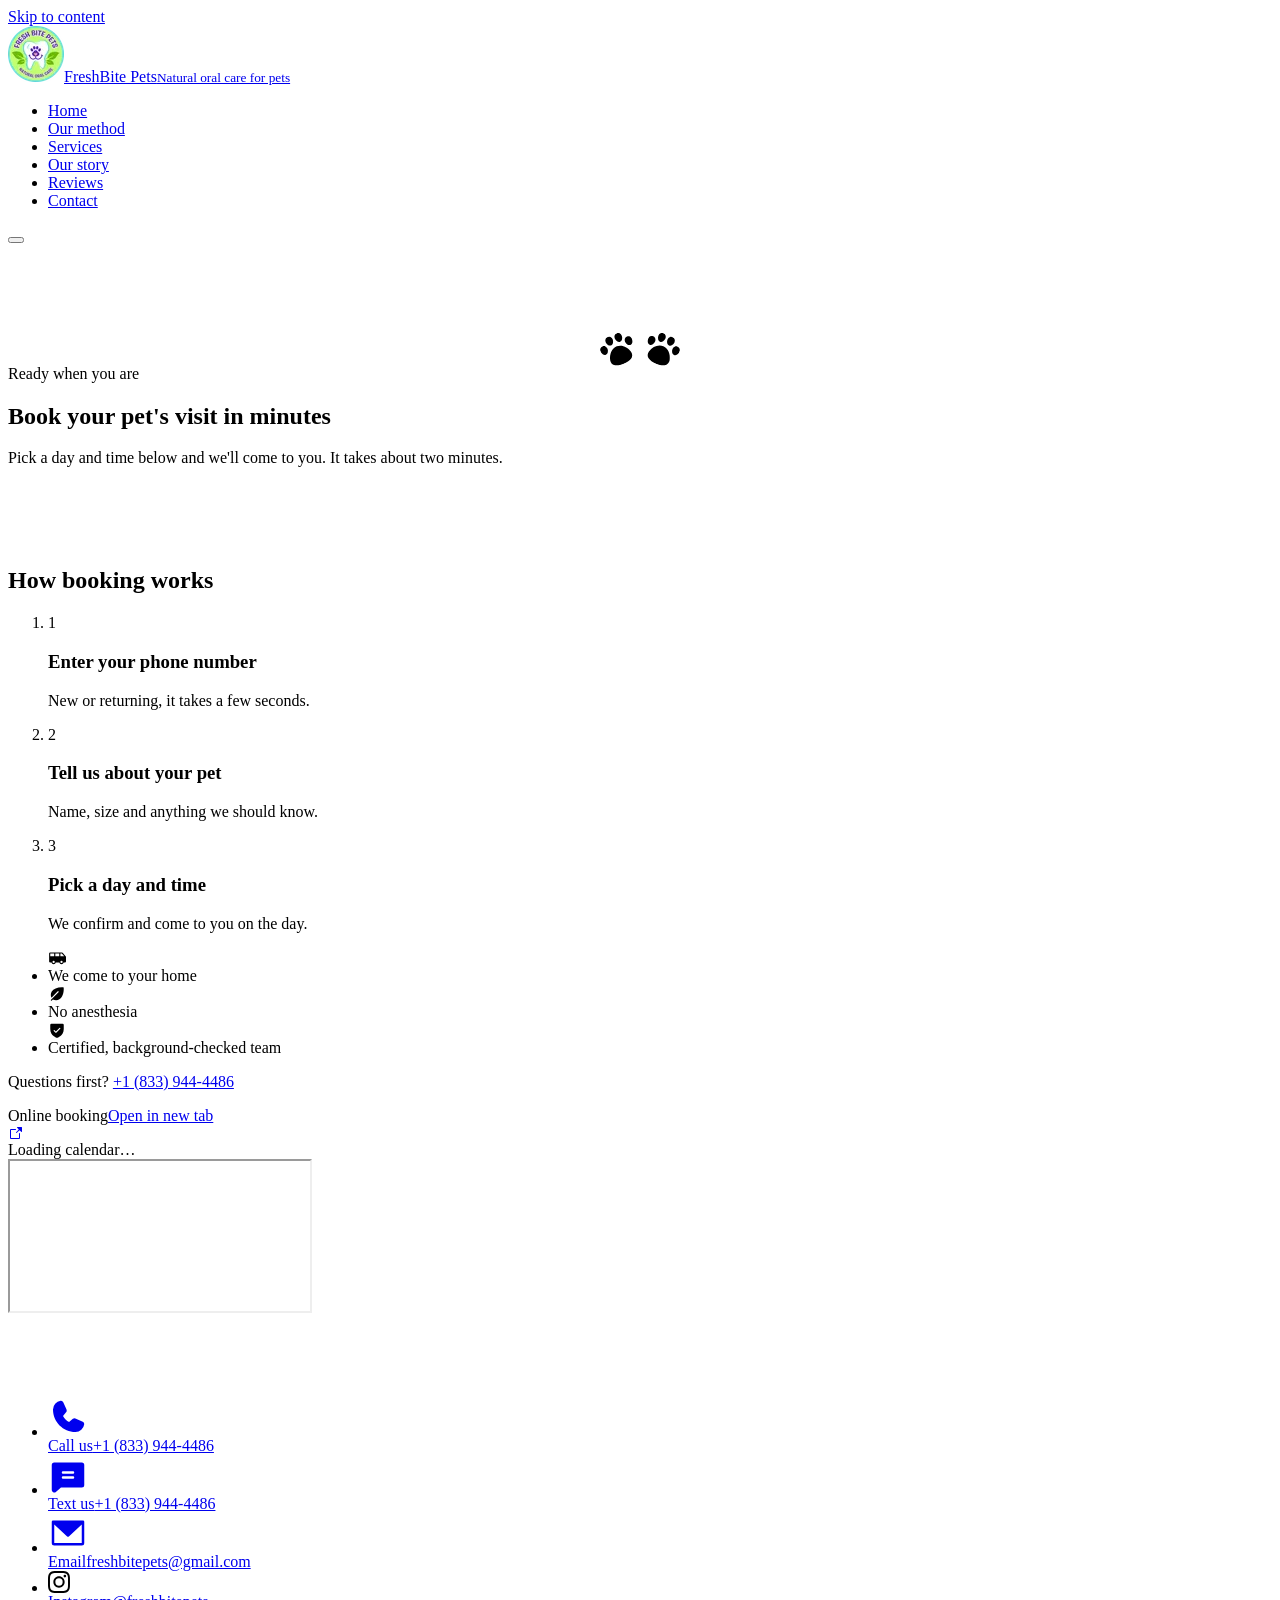
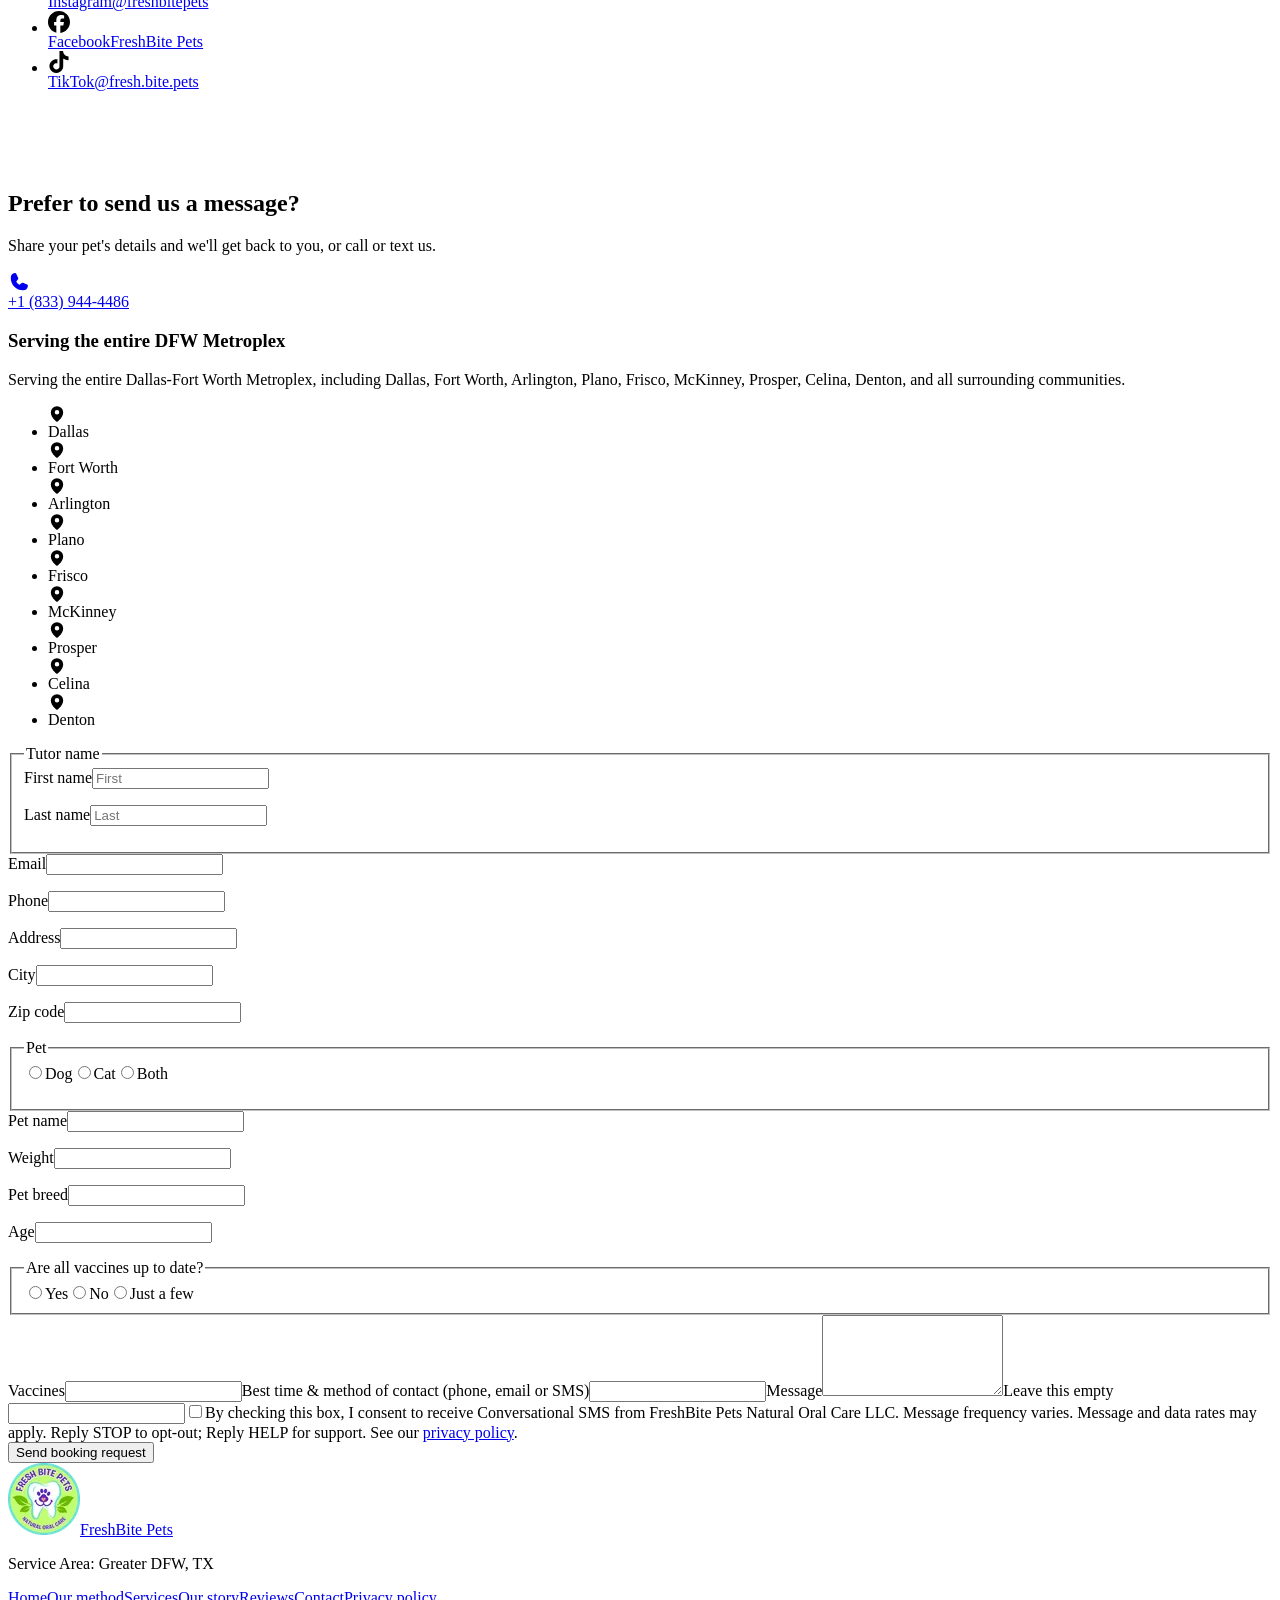
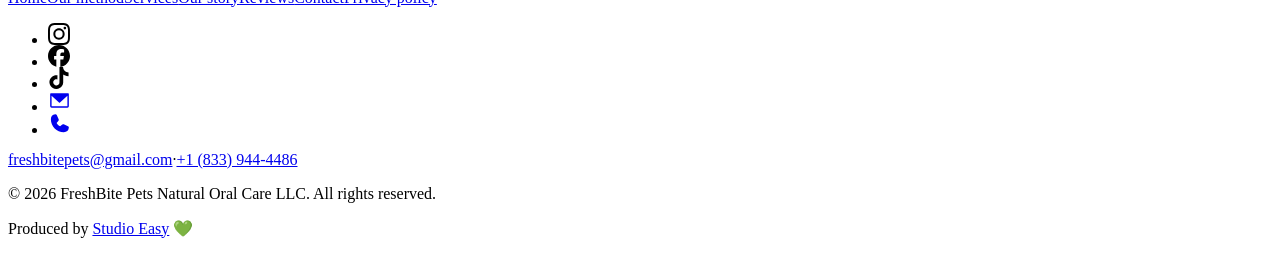
==== commit afc9565d: "Add files via upload" ====
--- a/index.html
+++ b/index.html
@@ -1,4 +1 @@
-<!DOCTYPE html><html lang="en-US" class="no-js"><head><script>document.documentElement.classList.remove('no-js')</script><meta charset="utf-8"><meta name="viewport" content="width=device-width, initial-scale=1"><title>Mobile Pet Oral Care in Dallas-Fort Worth | FreshBite Pets</title><meta name="description" content="Natural, non-invasive preventive oral care for dogs and cats, delivered to your door across Greater DFW, TX. No anesthesia. Works alongside your vet. Book a visit."><link rel="canonical" href="https://www.freshbitepets.com/"><meta name="theme-color" content="#423180"><link rel="icon" type="image/png" href="/favicon.png"><link rel="apple-touch-icon" href="/favicon.png"><link rel="sitemap" href="/sitemap-index.xml"><link rel="preconnect" href="https://i.ytimg.com" crossorigin><meta property="og:type" content="website"><meta property="og:site_name" content="FreshBite Pets"><meta property="og:locale" content="en_US"><meta property="og:title" content="Mobile Pet Oral Care in Dallas-Fort Worth | FreshBite Pets"><meta property="og:description" content="Natural, non-invasive preventive oral care for dogs and cats, delivered to your door across Greater DFW, TX. No anesthesia. Works alongside your vet. Book a visit."><meta property="og:url" content="https://www.freshbitepets.com/"><meta property="og:image" content="https://www.freshbitepets.com/og-image.jpg"><meta property="og:image:width" content="1200"><meta property="og:image:height" content="630"><meta name="twitter:card" content="summary_large_image"><meta name="geo.region" content="US-TX"><meta name="geo.placename" content="Dallas-Fort Worth"><script type="application/ld+json">{"@context":"https://schema.org","@graph":[{"@type":"ProfessionalService","@id":"https://www.freshbitepets.com/#business","name":"FreshBite Pets","legalName":"FreshBite Pets Natural Oral Care LLC","url":"https://www.freshbitepets.com/","logo":"https://www.freshbitepets.com/favicon.png","image":"https://www.freshbitepets.com/og-image.jpg","email":"freshbitepets@gmail.com","telephone":"+1-833-944-4486","description":"Natural, non-invasive preventive oral care for dogs and cats, delivered by a mobile team across the Greater Dallas-Fort Worth area. Designed to complement, never replace, veterinary care.","founder":{"@type":"Person","name":"Daiana de Paula"},"areaServed":[{"@type":"City","name":"Celina, TX"},{"@type":"City","name":"Dallas, TX"},{"@type":"City","name":"Fort Worth, TX"},{"@type":"City","name":"Arlington, TX"},{"@type":"City","name":"Plano, TX"},{"@type":"City","name":"Irving, TX"},{"@type":"City","name":"Frisco, TX"},{"@type":"City","name":"McKinney, TX"},{"@type":"City","name":"Denton, TX"}],"knowsAbout":["Preventive pet oral care","Plaque management for dogs","Plaque management for cats","Anesthesia-free oral maintenance"],"sameAs":["https://www.instagram.com/freshbitepets/","https://www.facebook.com/freshbitepets"]},{"@type":"WebSite","@id":"https://www.freshbitepets.com/#website","url":"https://www.freshbitepets.com/","name":"FreshBite Pets","publisher":{"@id":"https://www.freshbitepets.com/#business"},"inLanguage":"en-US"},{"@type":"WebPage","@id":"https://www.freshbitepets.com/#webpage","url":"https://www.freshbitepets.com/","name":"Mobile Pet Oral Care in Dallas-Fort Worth | FreshBite Pets","isPartOf":{"@id":"https://www.freshbitepets.com/#website"},"about":{"@id":"https://www.freshbitepets.com/#business"}}]}</script><link rel="stylesheet" href="/_astro/Base.DIj5mO_s.css"><link rel="stylesheet" href="/_astro/index.DmOw1y8l.css"><style>.tc[data-astro-cid-4apywntb]{grid-template-columns:repeat(auto-fit,minmax(min(100%,200px),1fr));gap:14px;margin:0;padding:0;list-style:none;display:grid}.tc__c[data-astro-cid-4apywntb]{isolation:isolate;border-radius:var(--r-card);aspect-ratio:3/4.2;background:var(--fb-ink);color:#fff;align-items:flex-end;display:flex;position:relative;overflow:hidden}.tc__img[data-astro-cid-4apywntb]{z-index:-2;object-fit:cover;width:100%;height:100%;transition:transform .7s var(--ease);position:absolute;inset:0}.tc__c[data-astro-cid-4apywntb]:after{content:"";z-index:-1;background:linear-gradient(#1e163800 35%,#1e16388c 62%,#1e1638eb 100%);position:absolute;inset:0}.tc__c[data-astro-cid-4apywntb]:hover .tc__img[data-astro-cid-4apywntb]{transform:scale(1.05)}.tc__body[data-astro-cid-4apywntb]{flex-direction:column;gap:4px;padding:22px;display:flex}.tc__w[data-astro-cid-4apywntb]{font-family:var(--font-display);letter-spacing:-.02em;color:var(--fb-lime);font-size:clamp(24px,2.2vw,30px);font-weight:700;line-height:1.05}.tc__n[data-astro-cid-4apywntb]{font-family:var(--font-body);letter-spacing:0;color:#fff;font-size:16px;font-weight:600;line-height:1.3}.tc__d[data-astro-cid-4apywntb]{color:#fffc;margin-top:4px;font-size:15px;line-height:1.45}.tc__c--cat[data-astro-cid-4apywntb]:after{background:linear-gradient(#7b5bed00 35%,#7b5bed99 62%,#5a3ec8f2 100%)}.fam__head[data-astro-cid-gvbm5zkg]{flex-wrap:wrap;justify-content:space-between;align-items:flex-end;gap:16px 48px;display:flex}.fam[data-astro-cid-gvbm5zkg]{grid-template-columns:repeat(auto-fit,minmax(min(100%,260px),1fr));align-items:stretch;gap:16px;display:grid}.fam__c[data-astro-cid-gvbm5zkg]{border-radius:var(--r-card);box-shadow:inset 0 0 0 1px var(--hairline);transition:transform .3s var(--ease),box-shadow .3s var(--ease);background:#fff;flex-direction:column;gap:14px;padding:32px 28px;display:flex}.fam__c[data-astro-cid-gvbm5zkg]:hover{box-shadow:inset 0 0 0 1px var(--hairline),var(--shadow-soft);transform:translateY(-4px)}.fam__c[data-astro-cid-gvbm5zkg] h3[data-astro-cid-gvbm5zkg]{font-size:30px;line-height:1.05}.fam__c[data-astro-cid-gvbm5zkg] p[data-astro-cid-gvbm5zkg]{color:var(--ink-soft);flex:1}.fam__c[data-astro-cid-gvbm5zkg] .tlink[data-astro-cid-gvbm5zkg],.fam__c[data-astro-cid-gvbm5zkg] .tag[data-astro-cid-gvbm5zkg]{align-self:flex-start}.fam__c--pop[data-astro-cid-gvbm5zkg]{background:var(--fb-ink);color:#fff;box-shadow:none}.fam__c--pop[data-astro-cid-gvbm5zkg] h3[data-astro-cid-gvbm5zkg],.fam__c--pop[data-astro-cid-gvbm5zkg] .tlink[data-astro-cid-gvbm5zkg]{color:#fff}.fam__c--pop[data-astro-cid-gvbm5zkg] p[data-astro-cid-gvbm5zkg]{color:#fffc}.fam__c--pop[data-astro-cid-gvbm5zkg] .tlink[data-astro-cid-gvbm5zkg]:hover{color:#fff}
-.proc[data-astro-cid-nmr5b46t]{align-items:flex-start}.proc__steps[data-astro-cid-nmr5b46t]{margin:24px 0 0;padding:0;list-style:none}.proc__steps[data-astro-cid-nmr5b46t] li[data-astro-cid-nmr5b46t]{border-top:1px solid var(--hairline);gap:22px;padding:26px 0;display:flex}.proc__steps[data-astro-cid-nmr5b46t] li[data-astro-cid-nmr5b46t]:first-child{border-top:0}.proc__n[data-astro-cid-nmr5b46t]{background:var(--fb-lime);width:52px;height:52px;color:var(--fb-ink);font-family:var(--font-display);border-radius:999px;flex:none;justify-content:center;align-items:center;font-size:24px;font-weight:800;display:flex}.proc__steps[data-astro-cid-nmr5b46t] h3[data-astro-cid-nmr5b46t]{margin-bottom:6px;font-size:24px;line-height:1.15}.proc__steps[data-astro-cid-nmr5b46t] p[data-astro-cid-nmr5b46t]{color:var(--ink-soft);font-size:17px}.proc__video[data-astro-cid-nmr5b46t]{flex:0 340px;width:100%;max-width:340px;margin:0 auto}.yt[data-astro-cid-nmr5b46t]{aspect-ratio:9/16;background:var(--fb-lime);border-radius:31px;padding:10px;position:relative;overflow:hidden}.yt[data-astro-cid-nmr5b46t] img[data-astro-cid-nmr5b46t],.yt[data-astro-cid-nmr5b46t] iframe{object-fit:cover;background:var(--fb-ink);border:0;border-radius:22px;width:100%;height:100%;display:block}.yt__play[data-astro-cid-nmr5b46t]{background:var(--fb-lime);width:88px;height:88px;box-shadow:var(--shadow-cta);cursor:pointer;border:0;border-radius:999px;justify-content:center;align-items:center;display:flex;position:absolute;top:50%;left:50%;transform:translate(-50%,-50%)}.safe[data-astro-cid-vj22yvtw]{background:var(--fb-violet);color:#fff;border-radius:var(--r-card);grid-template-columns:repeat(auto-fit,minmax(min(100%,340px),1fr));align-items:start;gap:clamp(32px,5vw,72px);padding:clamp(32px,5vw,64px);display:grid}.safe[data-astro-cid-vj22yvtw] h2[data-astro-cid-vj22yvtw]{color:#fff}.safe[data-astro-cid-vj22yvtw] .eyebrow[data-astro-cid-vj22yvtw]{color:var(--fb-lime)}
-.check__dot[data-astro-cid-fo7mycyf]{background:var(--fb-lime);width:22px;height:22px;color:var(--fb-ink);border-radius:999px;flex:none;justify-content:center;align-items:center;margin-top:1px;display:flex}
-</style></head><body><a class="skip" href="#main">Skip to content</a><header class="hdr hdr--overlay" data-astro-cid-fzpbxy5g><div class="hdr__in" data-astro-cid-fzpbxy5g><a href="/" class="hdr__brand" aria-label="FreshBite Pets home" data-astro-cid-fzpbxy5g><img src="/_astro/logo-badge.BX-Un3X4_20clj9.webp" alt loading="eager" data-astro-cid-fzpbxy5g="true" decoding="async" width="56" height="56"><span data-astro-cid-fzpbxy5g>FreshBite Pets</span></a><nav class="hdr__nav" id="site-nav" aria-label="Main" data-astro-cid-fzpbxy5g><ul data-astro-cid-fzpbxy5g><li data-astro-cid-fzpbxy5g><a href="/" aria-current="page" data-astro-cid-fzpbxy5g>Home</a></li><li data-astro-cid-fzpbxy5g><a href="/services" data-astro-cid-fzpbxy5g>Services</a></li><li data-astro-cid-fzpbxy5g><a href="/about" data-astro-cid-fzpbxy5g>About us</a></li><li data-astro-cid-fzpbxy5g><a href="/#reviews" data-astro-cid-fzpbxy5g>Reviews</a></li><li data-astro-cid-fzpbxy5g><a href="/contact" data-astro-cid-fzpbxy5g>Contact</a></li></ul></nav><div class="hdr__actions" data-astro-cid-fzpbxy5g><a class="btn btn--sm" href="/contact" data-astro-cid-fzpbxy5g>Book now</a><button class="hdr__toggle" type="button" aria-controls="site-nav" aria-expanded="false" aria-label="Open menu" data-astro-cid-fzpbxy5g><span data-astro-cid-fzpbxy5g></span><span data-astro-cid-fzpbxy5g></span><span data-astro-cid-fzpbxy5g></span></button></div></div></header><script type="module">var e=document.querySelector(`.hdr__toggle`),t=document.getElementById(`site-nav`);e?.addEventListener(`click`,()=>{let n=t.classList.toggle(`is-open`);e.setAttribute(`aria-expanded`,String(n)),e.setAttribute(`aria-label`,n?`Close menu`:`Open menu`)});var n=document.querySelector(`.hdr--overlay`),r=()=>n?.classList.toggle(`is-solid`,scrollY>40||t.classList.contains(`is-open`));n&&(r(),addEventListener(`scroll`,r,{passive:!0}),e?.addEventListener(`click`,r)),addEventListener(`keydown`,n=>{n.key===`Escape`&&t?.classList.contains(`is-open`)&&(e?.click(),e?.focus())}),t?.addEventListener(`click`,n=>{n.target.closest(`a`)&&(t.classList.remove(`is-open`),e.setAttribute(`aria-expanded`,`false`))});</script><main id="main"><section class="hero" aria-labelledby="hero-h" data-astro-cid-lcdefpme><img src="/_astro/hero-golden-2.CzlVDj6J_ZRA9Po.webp" srcset="/_astro/hero-golden-2.CzlVDj6J_Z28BnQr.webp 640w, /_astro/hero-golden-2.CzlVDj6J_ZBrc4B.webp 960w, /_astro/hero-golden-2.CzlVDj6J_25D0RF.webp 1400w, /_astro/hero-golden-2.CzlVDj6J_ZkSilH.webp 2000w, /_astro/hero-golden-2.CzlVDj6J_ZRA9Po.webp 2400w" alt="Happy golden retriever smiling in a sunny backyard, showing clean teeth" sizes="100vw" loading="eager" fetchpriority="high" data-astro-cid-lcdefpme="true" decoding="async" width="2400" height="1600" class="hero__bg"><div class="hero__shade" aria-hidden="true" data-astro-cid-lcdefpme></div><div class="hero__in" data-astro-cid-lcdefpme><div class="hero__text stack" data-astro-cid-lcdefpme><h1 id="hero-h" class="h1 hero__h1" data-astro-cid-lcdefpme><span class="eyebrow" data-astro-cid-lcdefpme>Mobile pet oral care in Dallas-Fort Worth</span> Responsible prevention starts here.</h1><p class="lead" data-astro-cid-lcdefpme>Professional preventive oral care designed for pet parents who value safety, consistency and long-term wellness.</p><div class="hero__cta" data-astro-cid-lcdefpme><a class="btn" href="/contact" data-astro-cid-lcdefpme>Book now <span aria-hidden="true" data-astro-cid-lcdefpme>→</span></a></div><a href="#reviews" class="hero__proof" data-astro-cid-lcdefpme><span class="hero__badge" data-astro-cid-lcdefpme><svg xmlns="http://www.w3.org/2000/svg" viewBox="0 0 256 256" fill="currentColor" width="22" height="22" style="display:block;flex:none;color:var(--fb-ink)" aria-hidden="true" focusable="false"><path d="M234.29,114.85l-45,38.83L203,211.75a16.4,16.4,0,0,1-24.5,17.82L128,198.49,77.47,229.57A16.4,16.4,0,0,1,53,211.75l13.76-58.07-45-38.83A16.46,16.46,0,0,1,31.08,86l59-4.76,22.76-55.08a16.36,16.36,0,0,1,30.27,0l22.75,55.08,59,4.76a16.46,16.46,0,0,1,9.37,28.86Z"/></svg></span><span data-astro-cid-lcdefpme><span style="display:inline-flex;gap:2px" role="img" aria-label="5 out of 5 stars"><svg xmlns="http://www.w3.org/2000/svg" viewBox="0 0 256 256" fill="currentColor" width="16" height="16" style="display:block;flex:none;color:var(--fb-lime)" aria-hidden="true" focusable="false"><path d="M234.29,114.85l-45,38.83L203,211.75a16.4,16.4,0,0,1-24.5,17.82L128,198.49,77.47,229.57A16.4,16.4,0,0,1,53,211.75l13.76-58.07-45-38.83A16.46,16.46,0,0,1,31.08,86l59-4.76,22.76-55.08a16.36,16.36,0,0,1,30.27,0l22.75,55.08,59,4.76a16.46,16.46,0,0,1,9.37,28.86Z"/></svg><svg xmlns="http://www.w3.org/2000/svg" viewBox="0 0 256 256" fill="currentColor" width="16" height="16" style="display:block;flex:none;color:var(--fb-lime)" aria-hidden="true" focusable="false"><path d="M234.29,114.85l-45,38.83L203,211.75a16.4,16.4,0,0,1-24.5,17.82L128,198.49,77.47,229.57A16.4,16.4,0,0,1,53,211.75l13.76-58.07-45-38.83A16.46,16.46,0,0,1,31.08,86l59-4.76,22.76-55.08a16.36,16.36,0,0,1,30.27,0l22.75,55.08,59,4.76a16.46,16.46,0,0,1,9.37,28.86Z"/></svg><svg xmlns="http://www.w3.org/2000/svg" viewBox="0 0 256 256" fill="currentColor" width="16" height="16" style="display:block;flex:none;color:var(--fb-lime)" aria-hidden="true" focusable="false"><path d="M234.29,114.85l-45,38.83L203,211.75a16.4,16.4,0,0,1-24.5,17.82L128,198.49,77.47,229.57A16.4,16.4,0,0,1,53,211.75l13.76-58.07-45-38.83A16.46,16.46,0,0,1,31.08,86l59-4.76,22.76-55.08a16.36,16.36,0,0,1,30.27,0l22.75,55.08,59,4.76a16.46,16.46,0,0,1,9.37,28.86Z"/></svg><svg xmlns="http://www.w3.org/2000/svg" viewBox="0 0 256 256" fill="currentColor" width="16" height="16" style="display:block;flex:none;color:var(--fb-lime)" aria-hidden="true" focusable="false"><path d="M234.29,114.85l-45,38.83L203,211.75a16.4,16.4,0,0,1-24.5,17.82L128,198.49,77.47,229.57A16.4,16.4,0,0,1,53,211.75l13.76-58.07-45-38.83A16.46,16.46,0,0,1,31.08,86l59-4.76,22.76-55.08a16.36,16.36,0,0,1,30.27,0l22.75,55.08,59,4.76a16.46,16.46,0,0,1,9.37,28.86Z"/></svg><svg xmlns="http://www.w3.org/2000/svg" viewBox="0 0 256 256" fill="currentColor" width="16" height="16" style="display:block;flex:none;color:var(--fb-lime)" aria-hidden="true" focusable="false"><path d="M234.29,114.85l-45,38.83L203,211.75a16.4,16.4,0,0,1-24.5,17.82L128,198.49,77.47,229.57A16.4,16.4,0,0,1,53,211.75l13.76-58.07-45-38.83A16.46,16.46,0,0,1,31.08,86l59-4.76,22.76-55.08a16.36,16.36,0,0,1,30.27,0l22.75,55.08,59,4.76a16.46,16.46,0,0,1,9.37,28.86Z"/></svg></span><strong data-astro-cid-lcdefpme>5.0 Google Rating</strong><em data-astro-cid-lcdefpme>345 reviews</em></span></a></div></div></section><div class="marquee" aria-label="Why pet parents trust us" data-astro-cid-lcdefpme><ul class="marquee__track" data-astro-cid-lcdefpme><li data-astro-cid-lcdefpme><svg xmlns="http://www.w3.org/2000/svg" viewBox="0 0 256 256" fill="currentColor" width="26" height="26" style="display:block;flex:none;color:#fff" aria-hidden="true" focusable="false"><path d="M223.45,40.07a8,8,0,0,0-7.52-7.52C139.8,28.08,78.82,51,52.82,94a87.09,87.09,0,0,0-12.76,49A101.72,101.72,0,0,0,46.7,175.2a4,4,0,0,0,6.61,1.43l85-86.3a8,8,0,0,1,11.32,11.32L56.74,195.94,42.55,210.13a8.2,8.2,0,0,0-.6,11.1,8,8,0,0,0,11.71.43l16.79-16.79c14.14,6.84,28.41,10.57,42.56,11.07q1.67.06,3.33.06A86.93,86.93,0,0,0,162,203.18C205,177.18,227.93,116.21,223.45,40.07Z"/></svg>Natural &amp; non-invasive</li><li data-astro-cid-lcdefpme><svg xmlns="http://www.w3.org/2000/svg" viewBox="0 0 256 256" fill="currentColor" width="26" height="26" style="display:block;flex:none;color:#fff" aria-hidden="true" focusable="false"><path d="M254.07,106.79,208.53,53.73A16,16,0,0,0,196.26,48H32A16,16,0,0,0,16,64V176a16,16,0,0,0,16,16H49a32,32,0,0,0,62,0h50a32,32,0,0,0,62,0h17a16,16,0,0,0,16-16V112A8,8,0,0,0,254.07,106.79ZM32,104V64H88v40Zm48,96a16,16,0,1,1,16-16A16,16,0,0,1,80,200Zm80-96H104V64h56Zm32,96a16,16,0,1,1,16-16A16,16,0,0,1,192,200Zm-16-96V64h20.26l34.33,40Z"/></svg>Mobile service</li><li data-astro-cid-lcdefpme><svg xmlns="http://www.w3.org/2000/svg" viewBox="0 0 256 256" fill="currentColor" width="26" height="26" style="display:block;flex:none;color:#fff" aria-hidden="true" focusable="false"><path d="M208,40H48A16,16,0,0,0,32,56v56c0,52.72,25.52,84.67,46.93,102.19,23.06,18.86,46,25.26,47,25.53a8,8,0,0,0,4.2,0c1-.27,23.91-6.67,47-25.53C198.48,196.67,224,164.72,224,112V56A16,16,0,0,0,208,40Zm-34.32,69.66-56,56a8,8,0,0,1-11.32,0l-24-24a8,8,0,0,1,11.32-11.32L112,148.69l50.34-50.35a8,8,0,0,1,11.32,11.32Z"/></svg>Certified &amp; background-checked</li><li data-astro-cid-lcdefpme><svg xmlns="http://www.w3.org/2000/svg" viewBox="0 0 256 256" fill="currentColor" width="26" height="26" style="display:block;flex:none;color:#fff" aria-hidden="true" focusable="false"><path d="M230.33,141.06a24.34,24.34,0,0,0-18.61-4.77C230.5,117.33,240,98.48,240,80c0-26.47-21.29-48-47.46-48A47.58,47.58,0,0,0,156,48.75,47.58,47.58,0,0,0,119.46,32C93.29,32,72,53.53,72,80c0,11,3.24,21.69,10.06,33a31.87,31.87,0,0,0-14.75,8.4L44.69,144H16A16,16,0,0,0,0,160v40a16,16,0,0,0,16,16H120a7.93,7.93,0,0,0,1.94-.24l64-16a6.94,6.94,0,0,0,1.19-.4L226,182.82l.44-.2a24.6,24.6,0,0,0,3.93-41.56Zm-10.9,27.15-38,16.18L119,200H56V155.31l22.63-22.62A15.86,15.86,0,0,1,89.94,128H140a12,12,0,0,1,0,24H112a8,8,0,0,0,0,16h32a8.32,8.32,0,0,0,1.79-.2l67-15.41.31-.08a8.6,8.6,0,0,1,6.3,15.9Z"/></svg>Trusted by responsible pet parents</li><li data-astro-cid-lcdefpme><svg xmlns="http://www.w3.org/2000/svg" viewBox="0 0 256 256" fill="currentColor" width="26" height="26" style="display:block;flex:none;color:#fff" aria-hidden="true" focusable="false"><path d="M128,16a88.1,88.1,0,0,0-88,88c0,75.3,80,132.17,83.41,134.55a8,8,0,0,0,9.18,0C136,236.17,216,179.3,216,104A88.1,88.1,0,0,0,128,16Zm0,56a32,32,0,1,1-32,32A32,32,0,0,1,128,72Z"/></svg>Celina, TX</li><li data-astro-cid-lcdefpme><svg xmlns="http://www.w3.org/2000/svg" viewBox="0 0 256 256" fill="currentColor" width="26" height="26" style="display:block;flex:none;color:#fff" aria-hidden="true" focusable="false"><path d="M128,16a88.1,88.1,0,0,0-88,88c0,75.3,80,132.17,83.41,134.55a8,8,0,0,0,9.18,0C136,236.17,216,179.3,216,104A88.1,88.1,0,0,0,128,16Zm0,56a32,32,0,1,1-32,32A32,32,0,0,1,128,72Z"/></svg>Dallas, TX</li><li data-astro-cid-lcdefpme><svg xmlns="http://www.w3.org/2000/svg" viewBox="0 0 256 256" fill="currentColor" width="26" height="26" style="display:block;flex:none;color:#fff" aria-hidden="true" focusable="false"><path d="M128,16a88.1,88.1,0,0,0-88,88c0,75.3,80,132.17,83.41,134.55a8,8,0,0,0,9.18,0C136,236.17,216,179.3,216,104A88.1,88.1,0,0,0,128,16Zm0,56a32,32,0,1,1-32,32A32,32,0,0,1,128,72Z"/></svg>Fort Worth, TX</li><li data-astro-cid-lcdefpme><svg xmlns="http://www.w3.org/2000/svg" viewBox="0 0 256 256" fill="currentColor" width="26" height="26" style="display:block;flex:none;color:#fff" aria-hidden="true" focusable="false"><path d="M128,16a88.1,88.1,0,0,0-88,88c0,75.3,80,132.17,83.41,134.55a8,8,0,0,0,9.18,0C136,236.17,216,179.3,216,104A88.1,88.1,0,0,0,128,16Zm0,56a32,32,0,1,1-32,32A32,32,0,0,1,128,72Z"/></svg>Arlington, TX</li></ul><ul class="marquee__track" aria-hidden="true" data-astro-cid-lcdefpme><li data-astro-cid-lcdefpme><svg xmlns="http://www.w3.org/2000/svg" viewBox="0 0 256 256" fill="currentColor" width="26" height="26" style="display:block;flex:none;color:#fff" aria-hidden="true" focusable="false"><path d="M223.45,40.07a8,8,0,0,0-7.52-7.52C139.8,28.08,78.82,51,52.82,94a87.09,87.09,0,0,0-12.76,49A101.72,101.72,0,0,0,46.7,175.2a4,4,0,0,0,6.61,1.43l85-86.3a8,8,0,0,1,11.32,11.32L56.74,195.94,42.55,210.13a8.2,8.2,0,0,0-.6,11.1,8,8,0,0,0,11.71.43l16.79-16.79c14.14,6.84,28.41,10.57,42.56,11.07q1.67.06,3.33.06A86.93,86.93,0,0,0,162,203.18C205,177.18,227.93,116.21,223.45,40.07Z"/></svg>Natural &amp; non-invasive</li><li data-astro-cid-lcdefpme><svg xmlns="http://www.w3.org/2000/svg" viewBox="0 0 256 256" fill="currentColor" width="26" height="26" style="display:block;flex:none;color:#fff" aria-hidden="true" focusable="false"><path d="M254.07,106.79,208.53,53.73A16,16,0,0,0,196.26,48H32A16,16,0,0,0,16,64V176a16,16,0,0,0,16,16H49a32,32,0,0,0,62,0h50a32,32,0,0,0,62,0h17a16,16,0,0,0,16-16V112A8,8,0,0,0,254.07,106.79ZM32,104V64H88v40Zm48,96a16,16,0,1,1,16-16A16,16,0,0,1,80,200Zm80-96H104V64h56Zm32,96a16,16,0,1,1,16-16A16,16,0,0,1,192,200Zm-16-96V64h20.26l34.33,40Z"/></svg>Mobile service</li><li data-astro-cid-lcdefpme><svg xmlns="http://www.w3.org/2000/svg" viewBox="0 0 256 256" fill="currentColor" width="26" height="26" style="display:block;flex:none;color:#fff" aria-hidden="true" focusable="false"><path d="M208,40H48A16,16,0,0,0,32,56v56c0,52.72,25.52,84.67,46.93,102.19,23.06,18.86,46,25.26,47,25.53a8,8,0,0,0,4.2,0c1-.27,23.91-6.67,47-25.53C198.48,196.67,224,164.72,224,112V56A16,16,0,0,0,208,40Zm-34.32,69.66-56,56a8,8,0,0,1-11.32,0l-24-24a8,8,0,0,1,11.32-11.32L112,148.69l50.34-50.35a8,8,0,0,1,11.32,11.32Z"/></svg>Certified &amp; background-checked</li><li data-astro-cid-lcdefpme><svg xmlns="http://www.w3.org/2000/svg" viewBox="0 0 256 256" fill="currentColor" width="26" height="26" style="display:block;flex:none;color:#fff" aria-hidden="true" focusable="false"><path d="M230.33,141.06a24.34,24.34,0,0,0-18.61-4.77C230.5,117.33,240,98.48,240,80c0-26.47-21.29-48-47.46-48A47.58,47.58,0,0,0,156,48.75,47.58,47.58,0,0,0,119.46,32C93.29,32,72,53.53,72,80c0,11,3.24,21.69,10.06,33a31.87,31.87,0,0,0-14.75,8.4L44.69,144H16A16,16,0,0,0,0,160v40a16,16,0,0,0,16,16H120a7.93,7.93,0,0,0,1.94-.24l64-16a6.94,6.94,0,0,0,1.19-.4L226,182.82l.44-.2a24.6,24.6,0,0,0,3.93-41.56Zm-10.9,27.15-38,16.18L119,200H56V155.31l22.63-22.62A15.86,15.86,0,0,1,89.94,128H140a12,12,0,0,1,0,24H112a8,8,0,0,0,0,16h32a8.32,8.32,0,0,0,1.79-.2l67-15.41.31-.08a8.6,8.6,0,0,1,6.3,15.9Z"/></svg>Trusted by responsible pet parents</li><li data-astro-cid-lcdefpme><svg xmlns="http://www.w3.org/2000/svg" viewBox="0 0 256 256" fill="currentColor" width="26" height="26" style="display:block;flex:none;color:#fff" aria-hidden="true" focusable="false"><path d="M128,16a88.1,88.1,0,0,0-88,88c0,75.3,80,132.17,83.41,134.55a8,8,0,0,0,9.18,0C136,236.17,216,179.3,216,104A88.1,88.1,0,0,0,128,16Zm0,56a32,32,0,1,1-32,32A32,32,0,0,1,128,72Z"/></svg>Celina, TX</li><li data-astro-cid-lcdefpme><svg xmlns="http://www.w3.org/2000/svg" viewBox="0 0 256 256" fill="currentColor" width="26" height="26" style="display:block;flex:none;color:#fff" aria-hidden="true" focusable="false"><path d="M128,16a88.1,88.1,0,0,0-88,88c0,75.3,80,132.17,83.41,134.55a8,8,0,0,0,9.18,0C136,236.17,216,179.3,216,104A88.1,88.1,0,0,0,128,16Zm0,56a32,32,0,1,1-32,32A32,32,0,0,1,128,72Z"/></svg>Dallas, TX</li><li data-astro-cid-lcdefpme><svg xmlns="http://www.w3.org/2000/svg" viewBox="0 0 256 256" fill="currentColor" width="26" height="26" style="display:block;flex:none;color:#fff" aria-hidden="true" focusable="false"><path d="M128,16a88.1,88.1,0,0,0-88,88c0,75.3,80,132.17,83.41,134.55a8,8,0,0,0,9.18,0C136,236.17,216,179.3,216,104A88.1,88.1,0,0,0,128,16Zm0,56a32,32,0,1,1-32,32A32,32,0,0,1,128,72Z"/></svg>Fort Worth, TX</li><li data-astro-cid-lcdefpme><svg xmlns="http://www.w3.org/2000/svg" viewBox="0 0 256 256" fill="currentColor" width="26" height="26" style="display:block;flex:none;color:#fff" aria-hidden="true" focusable="false"><path d="M128,16a88.1,88.1,0,0,0-88,88c0,75.3,80,132.17,83.41,134.55a8,8,0,0,0,9.18,0C136,236.17,216,179.3,216,104A88.1,88.1,0,0,0,128,16Zm0,56a32,32,0,1,1-32,32A32,32,0,0,1,128,72Z"/></svg>Arlington, TX</li></ul></div><div class="bg-ink" data-astro-cid-lcdefpme><svg class="wave" style="color:var(--tint-violet)" viewBox="0 0 1440 90" preserveAspectRatio="none" aria-hidden="true" focusable="false"><path fill="currentColor" d="M0 90V62C220 18 470 0 760 10c290 10 470 44 680-8V90Z"></path></svg></div><section class="bg-tint" aria-labelledby="what-h" data-astro-cid-lcdefpme><div class="wrap stack" style="gap:clamp(48px,6vw,80px);padding-top:clamp(48px,6vw,80px)" data-astro-cid-lcdefpme><div class="stack center rv" style="gap:28px;max-width:900px;margin:0 auto" data-astro-cid-lcdefpme><div style="display:flex;gap:10px;align-items:flex-end;justify-content:center" aria-hidden="true"><svg viewBox="0 0 188.704 171.930" width="34" height="31" fill="var(--fb-ink)" style="transform:rotate(-22deg)"><path d="M 67.095 0 C 72.84 0 78.111 2.147 81.948 6.114 C 85.785 10.085 88.062 15.755 88.062 22.594 C 88.062 29.4 85.814 36.231 82.149 41.402 C 78.501 46.547 73.217 50.321 67.095 50.321 C 60.972 50.321 55.689 46.547 52.04 41.402 C 48.375 36.231 46.128 29.4 46.128 22.598 C 46.128 15.755 48.405 10.085 52.246 6.114 C 56.079 2.147 61.35 0 67.095 0 Z M 20.967 37.741 C 26.712 37.741 31.983 39.888 35.82 43.855 C 39.657 47.826 41.934 53.495 41.934 60.335 C 41.934 67.141 39.687 73.972 36.021 79.142 C 32.373 84.288 27.089 88.062 20.967 88.062 C 14.845 88.062 9.561 84.288 5.913 79.142 C 2.248 73.972 0 67.137 0 60.339 C 0 53.495 2.277 47.826 6.118 43.855 C 9.951 39.888 15.222 37.741 20.967 37.741 Z M 94.352 67.095 C 64.478 67.095 39.728 92.528 31.937 124.419 C 28.482 138.567 33.753 153.743 46.752 160.935 C 57.081 166.655 72.538 171.93 94.348 171.93 C 116.162 171.93 131.619 166.655 141.951 160.935 C 154.947 153.743 160.218 138.567 156.763 124.423 C 148.975 92.528 124.222 67.095 94.352 67.095 Z M 167.737 37.741 C 161.992 37.741 156.721 39.888 152.888 43.855 C 149.047 47.826 146.77 53.495 146.77 60.335 C 146.77 67.141 149.017 73.972 152.682 79.142 C 156.331 84.288 161.614 88.062 167.737 88.062 C 173.859 88.062 179.143 84.288 182.791 79.142 C 186.456 73.972 188.704 67.141 188.704 60.339 C 188.704 53.495 186.427 47.826 182.59 43.855 C 178.753 39.888 173.482 37.741 167.737 37.741 Z M 121.609 0 C 115.864 0 110.593 2.147 106.76 6.114 C 102.919 10.085 100.642 15.755 100.642 22.594 C 100.642 29.4 102.89 36.231 106.555 41.402 C 110.203 46.547 115.487 50.321 121.609 50.321 C 127.731 50.321 133.015 46.547 136.663 41.402 C 140.329 36.231 142.576 29.4 142.576 22.598 C 142.576 15.755 140.299 10.085 136.462 6.114 C 132.625 2.147 127.354 0 121.609 0 Z"></path></svg><svg viewBox="0 0 188.704 171.930" width="34" height="31" fill="var(--fb-ink)" style="transform:rotate(23deg)"><path d="M 67.095 0 C 72.84 0 78.111 2.147 81.948 6.114 C 85.785 10.085 88.062 15.755 88.062 22.594 C 88.062 29.4 85.814 36.231 82.149 41.402 C 78.501 46.547 73.217 50.321 67.095 50.321 C 60.972 50.321 55.689 46.547 52.04 41.402 C 48.375 36.231 46.128 29.4 46.128 22.598 C 46.128 15.755 48.405 10.085 52.246 6.114 C 56.079 2.147 61.35 0 67.095 0 Z M 20.967 37.741 C 26.712 37.741 31.983 39.888 35.82 43.855 C 39.657 47.826 41.934 53.495 41.934 60.335 C 41.934 67.141 39.687 73.972 36.021 79.142 C 32.373 84.288 27.089 88.062 20.967 88.062 C 14.845 88.062 9.561 84.288 5.913 79.142 C 2.248 73.972 0 67.137 0 60.339 C 0 53.495 2.277 47.826 6.118 43.855 C 9.951 39.888 15.222 37.741 20.967 37.741 Z M 94.352 67.095 C 64.478 67.095 39.728 92.528 31.937 124.419 C 28.482 138.567 33.753 153.743 46.752 160.935 C 57.081 166.655 72.538 171.93 94.348 171.93 C 116.162 171.93 131.619 166.655 141.951 160.935 C 154.947 153.743 160.218 138.567 156.763 124.423 C 148.975 92.528 124.222 67.095 94.352 67.095 Z M 167.737 37.741 C 161.992 37.741 156.721 39.888 152.888 43.855 C 149.047 47.826 146.77 53.495 146.77 60.335 C 146.77 67.141 149.017 73.972 152.682 79.142 C 156.331 84.288 161.614 88.062 167.737 88.062 C 173.859 88.062 179.143 84.288 182.791 79.142 C 186.456 73.972 188.704 67.141 188.704 60.339 C 188.704 53.495 186.427 47.826 182.59 43.855 C 178.753 39.888 173.482 37.741 167.737 37.741 Z M 121.609 0 C 115.864 0 110.593 2.147 106.76 6.114 C 102.919 10.085 100.642 15.755 100.642 22.594 C 100.642 29.4 102.89 36.231 106.555 41.402 C 110.203 46.547 115.487 50.321 121.609 50.321 C 127.731 50.321 133.015 46.547 136.663 41.402 C 140.329 36.231 142.576 29.4 142.576 22.598 C 142.576 15.755 140.299 10.085 136.462 6.114 C 132.625 2.147 127.354 0 121.609 0 Z"></path></svg></div><p class="statement" data-astro-cid-lcdefpme>Your pet depends on you. Prevention is part of <span data-astro-cid-lcdefpme>responsible care.</span></p></div><h2 id="what-h" class="sr-only" data-astro-cid-lcdefpme>What FreshBite Pets does</h2><div class="bento" data-astro-cid-lcdefpme><article class="bento__hero rv" data-astro-cid-lcdefpme><div class="stack" style="gap:14px" data-astro-cid-lcdefpme><svg xmlns="http://www.w3.org/2000/svg" viewBox="0 0 256 256" fill="currentColor" width="48" height="48" style="display:block;flex:none;color:#fff" aria-hidden="true" focusable="false"><path d="M223.45,40.07a8,8,0,0,0-7.52-7.52C139.8,28.08,78.82,51,52.82,94a87.09,87.09,0,0,0-12.76,49A101.72,101.72,0,0,0,46.7,175.2a4,4,0,0,0,6.61,1.43l85-86.3a8,8,0,0,1,11.32,11.32L56.74,195.94,42.55,210.13a8.2,8.2,0,0,0-.6,11.1,8,8,0,0,0,11.71.43l16.79-16.79c14.14,6.84,28.41,10.57,42.56,11.07q1.67.06,3.33.06A86.93,86.93,0,0,0,162,203.18C205,177.18,227.93,116.21,223.45,40.07Z"/></svg><h3 data-astro-cid-lcdefpme>Natural &amp; non-invasive</h3><p data-astro-cid-lcdefpme>Pet-safe methods, no harsh chemicals, no anesthesia required.</p></div><img src="/_astro/dog-cutout-trim.CWUgXOQl_1el2BA.webp" srcset="/_astro/dog-cutout-trim.CWUgXOQl_ICiuT.webp 400w, /_astro/dog-cutout-trim.CWUgXOQl_Z1o5F0M.webp 640w, /_astro/dog-cutout-trim.CWUgXOQl_Z7HeLr.webp 900w" alt="Happy dog after a natural preventive oral care visit" sizes="(max-width: 860px) 85vw, 440px" data-astro-cid-lcdefpme="true" loading="lazy" decoding="async" width="1079" height="1016" class="bento__dog"><span class="bento__disc" aria-hidden="true" data-astro-cid-lcdefpme></span></article><p class="bento__intro rv" style="--i:1" data-astro-cid-lcdefpme>FreshBite provides natural, non-invasive preventive oral maintenance that supports veterinary recommendations and promotes consistent plaque management between professional medical evaluations.</p><article class="bento__card rv" style="--i:1" data-astro-cid-lcdefpme><svg xmlns="http://www.w3.org/2000/svg" viewBox="0 0 256 256" fill="currentColor" width="40" height="40" style="display:block;flex:none;color:var(--fb-violet)" aria-hidden="true" focusable="false"><path d="M240,160a32,32,0,1,0-39.93,31,8,8,0,0,0-.07,1,32,32,0,0,1-32,32H144a32,32,0,0,1-32-32V151.48c31.47-4,56-31.47,56-64.31V40a8,8,0,0,0-8-8H136a8,8,0,0,0,0,16h16V87.17c0,26.58-21.25,48.49-47.36,48.83A48,48,0,0,1,56,88V48H72a8,8,0,0,0,0-16H48a8,8,0,0,0-8,8V88a64,64,0,0,0,56,63.49V192a48.05,48.05,0,0,0,48,48h24a48.05,48.05,0,0,0,48-48,8,8,0,0,0-.07-1A32,32,0,0,0,240,160Zm-32,8a8,8,0,1,1,8-8A8,8,0,0,1,208,168Z"/></svg><h3 data-astro-cid-lcdefpme>Supports veterinary care</h3><p data-astro-cid-lcdefpme>Designed to complement your vet&#39;s recommendations, never to replace them.</p></article><article class="bento__card rv" style="--i:2" data-astro-cid-lcdefpme><svg xmlns="http://www.w3.org/2000/svg" viewBox="0 0 256 256" fill="currentColor" width="40" height="40" style="display:block;flex:none;color:var(--fb-violet)" aria-hidden="true" focusable="false"><path d="M208,40H48A16,16,0,0,0,32,56v56c0,52.72,25.52,84.67,46.93,102.19,23.06,18.86,46,25.26,47,25.53a8,8,0,0,0,4.2,0c1-.27,23.91-6.67,47-25.53C198.48,196.67,224,164.72,224,112V56A16,16,0,0,0,208,40Zm-34.32,69.66-56,56a8,8,0,0,1-11.32,0l-24-24a8,8,0,0,1,11.32-11.32L112,148.69l50.34-50.35a8,8,0,0,1,11.32,11.32Z"/></svg><h3 data-astro-cid-lcdefpme>Certified &amp; background-checked team</h3><p data-astro-cid-lcdefpme>Every technician trained and certified by founder Daiana.</p></article><article class="bento__card rv" style="--i:3" data-astro-cid-lcdefpme><svg xmlns="http://www.w3.org/2000/svg" viewBox="0 0 256 256" fill="currentColor" width="40" height="40" style="display:block;flex:none;color:var(--fb-violet)" aria-hidden="true" focusable="false"><path d="M254.07,106.79,208.53,53.73A16,16,0,0,0,196.26,48H32A16,16,0,0,0,16,64V176a16,16,0,0,0,16,16H49a32,32,0,0,0,62,0h50a32,32,0,0,0,62,0h17a16,16,0,0,0,16-16V112A8,8,0,0,0,254.07,106.79ZM32,104V64H88v40Zm48,96a16,16,0,1,1,16-16A16,16,0,0,1,80,200Zm80-96H104V64h56Zm32,96a16,16,0,1,1,16-16A16,16,0,0,1,192,200Zm-16-96V64h20.26l34.33,40Z"/></svg><h3 data-astro-cid-lcdefpme>Mobile &amp; convenient</h3><p data-astro-cid-lcdefpme>Professional preventive care, delivered right to your door.</p></article></div></div></section><div class="bg-tint" data-astro-cid-lcdefpme><svg class="wave" style="color:var(--bg)" viewBox="0 0 1440 90" preserveAspectRatio="none" aria-hidden="true" focusable="false"><path fill="currentColor" d="M0 90V62C220 18 470 0 760 10c290 10 470 44 680-8V90Z"></path></svg></div><section aria-labelledby="clarity-h" data-astro-cid-lcdefpme><div class="wrap stack" style="gap:48px;padding-top:clamp(40px,5vw,72px)" data-astro-cid-lcdefpme><h2 id="clarity-h" class="h2 rv" style="max-width:640px" data-astro-cid-lcdefpme>Clarity matters as much as care.</h2><div class="clar" data-astro-cid-lcdefpme><article class="clar__not rv" data-astro-cid-lcdefpme><h3 data-astro-cid-lcdefpme>We are not</h3><ul data-astro-cid-lcdefpme><li data-astro-cid-lcdefpme>Grooming</li><li data-astro-cid-lcdefpme>A medical procedure</li><li data-astro-cid-lcdefpme>A replacement for veterinary treatment</li></ul></article><article class="clar__are rv" style="--i:1" data-astro-cid-lcdefpme><h3 data-astro-cid-lcdefpme>We are</h3><ul class="checks" style="color:#fff" data-astro-cid-fo7mycyf><li class="check" data-astro-cid-fo7mycyf><span class="check__dot" aria-hidden="true" data-astro-cid-fo7mycyf><svg viewBox="0 0 16 16" width="12" height="12" data-astro-cid-fo7mycyf><path d="M3.2 8.4l3 3 6.6-6.8" fill="none" stroke="currentColor" stroke-width="2.4" stroke-linecap="round" stroke-linejoin="round" data-astro-cid-fo7mycyf></path></svg></span><span data-astro-cid-fo7mycyf>Specialists in preventive oral health</span></li><li class="check" data-astro-cid-fo7mycyf><span class="check__dot" aria-hidden="true" data-astro-cid-fo7mycyf><svg viewBox="0 0 16 16" width="12" height="12" data-astro-cid-fo7mycyf><path d="M3.2 8.4l3 3 6.6-6.8" fill="none" stroke="currentColor" stroke-width="2.4" stroke-linecap="round" stroke-linejoin="round" data-astro-cid-fo7mycyf></path></svg></span><span data-astro-cid-fo7mycyf>Professional maintenance between veterinary visits</span></li><li class="check" data-astro-cid-fo7mycyf><span class="check__dot" aria-hidden="true" data-astro-cid-fo7mycyf><svg viewBox="0 0 16 16" width="12" height="12" data-astro-cid-fo7mycyf><path d="M3.2 8.4l3 3 6.6-6.8" fill="none" stroke="currentColor" stroke-width="2.4" stroke-linecap="round" stroke-linejoin="round" data-astro-cid-fo7mycyf></path></svg></span><span data-astro-cid-fo7mycyf>A premium mobile service</span></li><li class="check" data-astro-cid-fo7mycyf><span class="check__dot" aria-hidden="true" data-astro-cid-fo7mycyf><svg viewBox="0 0 16 16" width="12" height="12" data-astro-cid-fo7mycyf><path d="M3.2 8.4l3 3 6.6-6.8" fill="none" stroke="currentColor" stroke-width="2.4" stroke-linecap="round" stroke-linejoin="round" data-astro-cid-fo7mycyf></path></svg></span><span data-astro-cid-fo7mycyf>Educators for responsible pet parents</span></li></ul></article></div></div></section><section aria-labelledby="ba-h" data-astro-cid-lcdefpme><div class="wrap results" style="padding-top:0" data-astro-cid-lcdefpme><div class="stack results__text rv" data-astro-cid-lcdefpme><span class="eyebrow" data-astro-cid-lcdefpme>Real results</span><h2 id="ba-h" class="h2" data-astro-cid-lcdefpme>See the FreshBite difference</h2><div class="pet" data-astro-cid-lcdefpme><div class="pet__head" data-astro-cid-lcdefpme><svg xmlns="http://www.w3.org/2000/svg" viewBox="0 0 256 256" fill="currentColor" width="40" height="40" style="display:block;flex:none;color:var(--fb-violet)" aria-hidden="true" focusable="false"><path d="M239.71,125l-16.42-88a16,16,0,0,0-19.61-12.58l-.31.09L150.85,40h-45.7L52.63,24.56l-.31-.09A16,16,0,0,0,32.71,37.05L16.29,125a15.77,15.77,0,0,0,9.12,17.52A16.26,16.26,0,0,0,32.12,144,15.48,15.48,0,0,0,40,141.84V184a40,40,0,0,0,40,40h96a40,40,0,0,0,40-40V141.85a15.5,15.5,0,0,0,7.87,2.16,16.31,16.31,0,0,0,6.72-1.47A15.77,15.77,0,0,0,239.71,125ZM176,208H136V195.31l13.66-13.65a8,8,0,0,0-11.32-11.32L128,180.69l-10.34-10.35a8,8,0,0,0-11.32,11.32L120,195.31V208H80a24,24,0,0,1-24-24V123.11L107.93,56h40.14L200,123.11V184A24,24,0,0,1,176,208Zm-72-68a12,12,0,1,1-12-12A12,12,0,0,1,104,140Zm72,0a12,12,0,1,1-12-12A12,12,0,0,1,176,140Z"/></svg><p data-astro-cid-lcdefpme><strong data-astro-cid-lcdefpme>Max</strong><span data-astro-cid-lcdefpme>8yo Senior Lab</span></p></div><p class="pet__result" data-astro-cid-lcdefpme>healthier smile, calm visit</p></div><a class="btn" href="/contact" style="align-self:flex-start" data-astro-cid-lcdefpme>Schedule a preventive visit</a></div><div class="rv" style="--i:1" data-astro-cid-lcdefpme><figure class="ba" data-astro-cid-67ggu7zt><div class="ba__stage" role="slider" tabindex="0" aria-label="Before and after comparison of Max's teeth" aria-valuemin="0" aria-valuemax="100" aria-valuenow="50" aria-valuetext="50% before" style="--pos:50%" data-astro-cid-67ggu7zt><img src="/_astro/ba-after.CE9bi2Pj_IRxKt.webp" srcset="/_astro/ba-after.CE9bi2Pj_Zujnyx.webp 640w, /_astro/ba-after.CE9bi2Pj_1P5Voh.webp 1000w, /_astro/ba-after.CE9bi2Pj_ZTDwsj.webp 1400w" alt="Max's teeth after a FreshBite Pets visit: clean enamel and healthy pink gums" sizes="(max-width: 960px) 100vw, 700px" data-astro-cid-67ggu7zt="true" loading="lazy" decoding="async" width="5396" height="2522" class="ba__img"><div class="ba__before" data-astro-cid-67ggu7zt><img src="/_astro/ba-before.BxglWDT3_Z1M1hyQ.webp" srcset="/_astro/ba-before.BxglWDT3_ZcvEU4.webp 640w, /_astro/ba-before.BxglWDT3_2vJ6jS.webp 1000w, /_astro/ba-before.BxglWDT3_Zk4PSK.webp 1400w" alt="Max's teeth before a FreshBite Pets visit: yellow plaque and tartar buildup" sizes="(max-width: 960px) 100vw, 700px" data-astro-cid-67ggu7zt="true" loading="lazy" decoding="async" width="5396" height="2522" class="ba__img"></div><span class="ba__label ba__label--l" data-astro-cid-67ggu7zt>Before</span><span class="ba__label ba__label--r" data-astro-cid-67ggu7zt>After</span><div class="ba__line" aria-hidden="true" data-astro-cid-67ggu7zt><span class="ba__knob" data-astro-cid-67ggu7zt><svg xmlns="http://www.w3.org/2000/svg" viewBox="0 0 256 256" fill="currentColor" width="20" height="20" style="display:block;flex:none;color:var(--fb-ink)" aria-hidden="true" focusable="false"><path d="M240.49,136.49l-32,32a12,12,0,0,1-17-17L203,140H53l11.52,11.51a12,12,0,0,1-17,17l-32-32a12,12,0,0,1,0-17l32-32a12,12,0,1,1,17,17L53,116H203l-11.52-11.51a12,12,0,0,1,17-17l32,32A12,12,0,0,1,240.49,136.49Z"/></svg></span></div></div><figcaption class="ba__hint" data-astro-cid-67ggu7zt><svg xmlns="http://www.w3.org/2000/svg" viewBox="0 0 256 256" fill="currentColor" width="18" height="18" style="display:block;flex:none;color:var(--ink-soft)" aria-hidden="true" focusable="false"><path d="M224,104v50.93c0,46.2-36.85,84.55-83,85.06A83.71,83.71,0,0,1,80.6,215.4C58.79,192.33,34.15,136,34.15,136a16,16,0,0,1,6.53-22.23c7.66-4,17.1-.84,21.4,6.62l21,36.44a6.09,6.09,0,0,0,6,3.09l.12,0A8.19,8.19,0,0,0,96,151.74V32a16,16,0,0,1,16.77-16c8.61.4,15.23,7.82,15.23,16.43V104a8,8,0,0,0,8.53,8,8.17,8.17,0,0,0,7.47-8.25V88a16,16,0,0,1,16.77-16c8.61.4,15.23,7.82,15.23,16.43V112a8,8,0,0,0,8.53,8,8.17,8.17,0,0,0,7.47-8.25v-7.28c0-8.61,6.62-16,15.23-16.43A16,16,0,0,1,224,104Z"/></svg>Drag to compare</figcaption></figure><script type="module">document.querySelectorAll(`.ba__stage`).forEach(e=>{let t=50,n=n=>{t=Math.max(0,Math.min(100,n)),e.style.setProperty(`--pos`,t+`%`),e.setAttribute(`aria-valuenow`,String(Math.round(t))),e.setAttribute(`aria-valuetext`,`${Math.round(t)}% before`)},r=t=>{let r=e.getBoundingClientRect();n((t.clientX-r.left)/r.width*100)};e.addEventListener(`pointerdown`,t=>{e.setPointerCapture(t.pointerId),r(t)}),e.addEventListener(`pointermove`,t=>{e.hasPointerCapture(t.pointerId)&&r(t)}),e.addEventListener(`keydown`,e=>{e.key===`ArrowLeft`&&(n(t-5),e.preventDefault()),e.key===`ArrowRight`&&(n(t+5),e.preventDefault())})});</script></div></div></section><div data-astro-cid-lcdefpme><svg class="wave" style="color:#fff" viewBox="0 0 1440 90" preserveAspectRatio="none" aria-hidden="true" focusable="false"><path fill="currentColor" d="M0 90V62C220 18 470 0 760 10c290 10 470 44 680-8V90Z"></path></svg></div><div class="bg-white" data-astro-cid-lcdefpme><section id="process" aria-labelledby="process-h" data-astro-cid-nmr5b46t><div class="wrap row proc" data-astro-cid-nmr5b46t><div class="col stack rv" data-astro-cid-nmr5b46t><span class="eyebrow" data-astro-cid-nmr5b46t>Our process</span><h2 id="process-h" class="h2" data-astro-cid-nmr5b46t>Gentle. Thorough. Consistent.</h2><ol class="proc__steps" data-astro-cid-nmr5b46t><li data-astro-cid-nmr5b46t><span class="proc__n" aria-hidden="true" data-astro-cid-nmr5b46t>1</span><div data-astro-cid-nmr5b46t><h3 data-astro-cid-nmr5b46t>Comfort &amp; trust building</h3><p data-astro-cid-nmr5b46t>We take time to get to know your pet before we begin.</p></div></li><li data-astro-cid-nmr5b46t><span class="proc__n" aria-hidden="true" data-astro-cid-nmr5b46t>2</span><div data-astro-cid-nmr5b46t><h3 data-astro-cid-nmr5b46t>Natural, non-invasive care</h3><p data-astro-cid-nmr5b46t>Specially formulated, natural techniques gently manage plaque and tartar buildup.</p></div></li><li data-astro-cid-nmr5b46t><span class="proc__n" aria-hidden="true" data-astro-cid-nmr5b46t>3</span><div data-astro-cid-nmr5b46t><h3 data-astro-cid-nmr5b46t>Final review &amp; maintenance plan</h3><p data-astro-cid-nmr5b46t>A full review of your pet&#39;s oral health, plus guidance on keeping it consistent.</p></div></li></ol></div><div class="proc__video rv" style="--i:2" data-astro-cid-nmr5b46t><div class="yt" data-yt="ff-VNfgiHLc" data-astro-cid-nmr5b46t><img src="https://i.ytimg.com/vi/ff-VNfgiHLc/oar2.jpg" alt="FreshBite Pets preventive oral care visit, video preview" loading="lazy" decoding="async" width="340" height="604" data-astro-cid-nmr5b46t><button type="button" class="yt__play" aria-label="Play video: FreshBite Pets Our Process" data-astro-cid-nmr5b46t><svg viewBox="0 0 24 24" width="36" height="36" aria-hidden="true" data-astro-cid-nmr5b46t><path d="M8 5v14l11-7z" fill="var(--fb-ink)" data-astro-cid-nmr5b46t></path></svg></button><noscript><a href="https://www.youtube.com/shorts/ff-VNfgiHLc" data-astro-cid-nmr5b46t>Watch on YouTube</a></noscript></div></div></div></section><script type="module">document.querySelectorAll(`.yt`).forEach(e=>{e.querySelector(`.yt__play`)?.addEventListener(`click`,()=>{let t=document.createElement(`iframe`);t.src=`https://www.youtube-nocookie.com/embed/${e.dataset.yt}?autoplay=1&rel=0`,t.title=`FreshBite Pets: Our Process`,t.allow=`accelerometer; autoplay; encrypted-media; gyroscope; picture-in-picture`,t.allowFullscreen=!0,e.replaceChildren(t)})});</script></div><div class="bg-white" data-astro-cid-lcdefpme><svg class="wave" style="color:var(--tint-cyan)" viewBox="0 0 1440 90" preserveAspectRatio="none" aria-hidden="true" focusable="false"><path fill="currentColor" d="M0 90V62C220 18 470 0 760 10c290 10 470 44 680-8V90Z"></path></svg></div><div class="bg-tint-cyan" data-astro-cid-lcdefpme><section aria-labelledby="mobile-h" data-astro-cid-lcdefpme><div class="wrap row door" style="padding-bottom:clamp(24px,4vw,48px)" data-astro-cid-lcdefpme><div class="col stack rv" data-astro-cid-lcdefpme><span class="eyebrow" data-astro-cid-lcdefpme>We come to you</span><h2 id="mobile-h" class="h2" data-astro-cid-lcdefpme>Premium preventive care at your doorstep</h2><p class="lead" data-astro-cid-lcdefpme>Mobile. Professional. Structured. Designed for pet parents who prefer proactive care over reactive procedures.</p><div style="margin-top:8px" data-astro-cid-lcdefpme><ul class="checks" data-astro-cid-fo7mycyf><li class="check" data-astro-cid-fo7mycyf><span class="check__dot" aria-hidden="true" data-astro-cid-fo7mycyf><svg viewBox="0 0 16 16" width="12" height="12" data-astro-cid-fo7mycyf><path d="M3.2 8.4l3 3 6.6-6.8" fill="none" stroke="currentColor" stroke-width="2.4" stroke-linecap="round" stroke-linejoin="round" data-astro-cid-fo7mycyf></path></svg></span><span data-astro-cid-fo7mycyf>Fully equipped mobile unit for a complete, professional service</span></li><li class="check" data-astro-cid-fo7mycyf><span class="check__dot" aria-hidden="true" data-astro-cid-fo7mycyf><svg viewBox="0 0 16 16" width="12" height="12" data-astro-cid-fo7mycyf><path d="M3.2 8.4l3 3 6.6-6.8" fill="none" stroke="currentColor" stroke-width="2.4" stroke-linecap="round" stroke-linejoin="round" data-astro-cid-fo7mycyf></path></svg></span><span data-astro-cid-fo7mycyf>Reduces pet anxiety by staying in a familiar space</span></li></ul></div></div><div class="col door__van rv" style="--i:1" data-astro-cid-lcdefpme><img src="/_astro/van-cutout._Z6mR-Od_sGQhM.webp" srcset="/_astro/van-cutout._Z6mR-Od_vR3jv.webp 480w, /_astro/van-cutout._Z6mR-Od_sGQhM.webp 732w" alt="FreshBite Pets mobile oral care van" sizes="(max-width: 900px) 100vw, 560px" data-astro-cid-lcdefpme="true" loading="lazy" decoding="async" width="732" height="372"></div></div></section><section aria-labelledby="safety-h" data-astro-cid-vj22yvtw><div class="wrap" data-astro-cid-vj22yvtw><div class="safe rv" data-astro-cid-vj22yvtw><div class="stack safe__head" data-astro-cid-vj22yvtw><svg xmlns="http://www.w3.org/2000/svg" viewBox="0 0 256 256" fill="currentColor" width="56" height="56" style="display:block;flex:none;color:#fff" aria-hidden="true" focusable="false"><path d="M208,40H48A16,16,0,0,0,32,56v56c0,52.72,25.52,84.67,46.93,102.19,23.06,18.86,46,25.26,47,25.53a8,8,0,0,0,4.2,0c1-.27,23.91-6.67,47-25.53C198.48,196.67,224,164.72,224,112V56A16,16,0,0,0,208,40Zm-34.32,69.66-56,56a8,8,0,0,1-11.32,0l-24-24a8,8,0,0,1,11.32-11.32L112,148.69l50.34-50.35a8,8,0,0,1,11.32,11.32Z"/></svg><span class="eyebrow" data-astro-cid-vj22yvtw>Your peace of mind, guaranteed</span><h2 id="safety-h" class="h2" data-astro-cid-vj22yvtw>A rigorous standard for every visit</h2></div><ul class="checks" style="color:#fff" data-astro-cid-fo7mycyf><li class="check" data-astro-cid-fo7mycyf><span class="check__dot" aria-hidden="true" data-astro-cid-fo7mycyf><svg viewBox="0 0 16 16" width="12" height="12" data-astro-cid-fo7mycyf><path d="M3.2 8.4l3 3 6.6-6.8" fill="none" stroke="currentColor" stroke-width="2.4" stroke-linecap="round" stroke-linejoin="round" data-astro-cid-fo7mycyf></path></svg></span><span data-astro-cid-fo7mycyf>Every technician passes a full background check before joining our team</span></li><li class="check" data-astro-cid-fo7mycyf><span class="check__dot" aria-hidden="true" data-astro-cid-fo7mycyf><svg viewBox="0 0 16 16" width="12" height="12" data-astro-cid-fo7mycyf><path d="M3.2 8.4l3 3 6.6-6.8" fill="none" stroke="currentColor" stroke-width="2.4" stroke-linecap="round" stroke-linejoin="round" data-astro-cid-fo7mycyf></path></svg></span><span data-astro-cid-fo7mycyf>Personally trained and certified by founder Daiana de Paula</span></li><li class="check" data-astro-cid-fo7mycyf><span class="check__dot" aria-hidden="true" data-astro-cid-fo7mycyf><svg viewBox="0 0 16 16" width="12" height="12" data-astro-cid-fo7mycyf><path d="M3.2 8.4l3 3 6.6-6.8" fill="none" stroke="currentColor" stroke-width="2.4" stroke-linecap="round" stroke-linejoin="round" data-astro-cid-fo7mycyf></path></svg></span><span data-astro-cid-fo7mycyf>Ongoing training in pet handling, safety protocols, and natural preventive care, always in harmony with veterinary best practices</span></li><li class="check" data-astro-cid-fo7mycyf><span class="check__dot" aria-hidden="true" data-astro-cid-fo7mycyf><svg viewBox="0 0 16 16" width="12" height="12" data-astro-cid-fo7mycyf><path d="M3.2 8.4l3 3 6.6-6.8" fill="none" stroke="currentColor" stroke-width="2.4" stroke-linecap="round" stroke-linejoin="round" data-astro-cid-fo7mycyf></path></svg></span><span data-astro-cid-fo7mycyf>No anesthesia required</span></li><li class="check" data-astro-cid-fo7mycyf><span class="check__dot" aria-hidden="true" data-astro-cid-fo7mycyf><svg viewBox="0 0 16 16" width="12" height="12" data-astro-cid-fo7mycyf><path d="M3.2 8.4l3 3 6.6-6.8" fill="none" stroke="currentColor" stroke-width="2.4" stroke-linecap="round" stroke-linejoin="round" data-astro-cid-fo7mycyf></path></svg></span><span data-astro-cid-fo7mycyf>Fully insured mobile service</span></li></ul></div></div></section></div><div class="bg-tint-cyan" data-astro-cid-lcdefpme><svg class="wave" style="color:var(--bg)" viewBox="0 0 1440 90" preserveAspectRatio="none" aria-hidden="true" focusable="false"><path fill="currentColor" d="M0 90V62C220 18 470 0 760 10c290 10 470 44 680-8V90Z"></path></svg></div><section aria-labelledby="tiers-h" data-astro-cid-lcdefpme><div class="wrap stack" style="gap:clamp(64px,8vw,112px);padding-top:clamp(40px,5vw,72px)" data-astro-cid-lcdefpme><div class="stack" style="gap:36px" data-astro-cid-lcdefpme><div class="head-row rv" data-astro-cid-lcdefpme><div class="stack" data-astro-cid-lcdefpme><span class="eyebrow" data-astro-cid-lcdefpme>Tailored care for every pet</span><h2 id="tiers-h" class="h2" data-astro-cid-lcdefpme>A plan for every size</h2></div><a class="tlink" href="/services" data-astro-cid-lcdefpme>See All Services <span aria-hidden="true" data-astro-cid-lcdefpme>→</span></a></div><ul class="tc" data-astro-cid-4apywntb><li class="tc__c rv" style="--i:0" data-astro-cid-4apywntb><img src="/_astro/tier-small.BFP8Y9IX_ZagnF0.webp" srcset="/_astro/tier-small.BFP8Y9IX_ZMk5Bq.webp 320w, /_astro/tier-small.BFP8Y9IX_1zrl5z.webp 480w, /_astro/tier-small.BFP8Y9IX_Z25ALKA.webp 640w" alt="Fawn French Bulldog, a small dog under 30 lbs" sizes="(max-width: 600px) 90vw, (max-width: 1100px) 33vw, 240px" style="object-position:50% 8%" data-astro-cid-4apywntb="true" loading="lazy" decoding="async" width="1000" height="1500" class="tc__img"><div class="tc__body" data-astro-cid-4apywntb><span class="tc__w" data-astro-cid-4apywntb>0-30 lbs</span><h3 class="tc__n" data-astro-cid-4apywntb>Small Premium</h3></div></li><li class="tc__c rv" style="--i:1" data-astro-cid-4apywntb><img src="/_astro/tier-medium.ClzFT5vw_ZsA8dV.webp" srcset="/_astro/tier-medium.ClzFT5vw_B4Pb2.webp 320w, /_astro/tier-medium.ClzFT5vw_1dcRBV.webp 480w, /_astro/tier-medium.ClzFT5vw_vo8wI.webp 640w" alt="Beagle, a medium-size dog between 31 and 70 lbs" sizes="(max-width: 600px) 90vw, (max-width: 1100px) 33vw, 240px" style="object-position:60% 10%" data-astro-cid-4apywntb="true" loading="lazy" decoding="async" width="1000" height="667" class="tc__img"><div class="tc__body" data-astro-cid-4apywntb><span class="tc__w" data-astro-cid-4apywntb>31-70 lbs</span><h3 class="tc__n" data-astro-cid-4apywntb>Medium Premium</h3></div></li><li class="tc__c rv" style="--i:2" data-astro-cid-4apywntb><img src="/_astro/tier-large.BWKRa9eq_Z10K3At.webp" srcset="/_astro/tier-large.BWKRa9eq_ZDY0Jv.webp 320w, /_astro/tier-large.BWKRa9eq_1HMpWu.webp 480w, /_astro/tier-large.BWKRa9eq_Z1WfGSF.webp 640w" alt="Smiling yellow Labrador Retriever, a large dog between 51 and 100 lbs" sizes="(max-width: 600px) 90vw, (max-width: 1100px) 33vw, 240px" style="object-position:50% 30%" data-astro-cid-4apywntb="true" loading="lazy" decoding="async" width="1000" height="1500" class="tc__img"><div class="tc__body" data-astro-cid-4apywntb><span class="tc__w" data-astro-cid-4apywntb>51-100 lbs</span><h3 class="tc__n" data-astro-cid-4apywntb>Max Premium</h3></div></li><li class="tc__c rv" style="--i:3" data-astro-cid-4apywntb><img src="/_astro/tier-ultra.BTD4Bu-1_18B7s4.webp" srcset="/_astro/tier-ultra.BTD4Bu-1_ZVWfms.webp 320w, /_astro/tier-ultra.BTD4Bu-1_Z2aNM7q.webp 480w, /_astro/tier-ultra.BTD4Bu-1_ZWa2wi.webp 640w" alt="Great Dane, a giant dog over 100 lbs" sizes="(max-width: 600px) 90vw, (max-width: 1100px) 33vw, 240px" style="object-position:50% 35%" data-astro-cid-4apywntb="true" loading="lazy" decoding="async" width="1000" height="667" class="tc__img"><div class="tc__body" data-astro-cid-4apywntb><span class="tc__w" data-astro-cid-4apywntb>100+ lbs</span><h3 class="tc__n" data-astro-cid-4apywntb>Ultra Premium</h3></div></li><li class="tc__c rv tc__c--cat" style="--i:4" data-astro-cid-4apywntb><img src="/_astro/tier-cat.4i2GHaYR_Z1wAJLh.webp" srcset="/_astro/tier-cat.4i2GHaYR_Z1aS3tG.webp 320w, /_astro/tier-cat.4i2GHaYR_Z1490PR.webp 480w, /_astro/tier-cat.4i2GHaYR_ZJqP2D.webp 640w" alt="Tabby cat looking at the camera" sizes="(max-width: 600px) 90vw, (max-width: 1100px) 33vw, 240px" style="object-position:50% 30%" data-astro-cid-4apywntb="true" loading="lazy" decoding="async" width="1000" height="767" class="tc__img"><div class="tc__body" data-astro-cid-4apywntb><span class="tc__w" data-astro-cid-4apywntb>All sizes</span><h3 class="tc__n" data-astro-cid-4apywntb>Cat Premium</h3></div></li></ul></div><div class="fam-wrap stack" style="gap:40px" data-astro-cid-gvbm5zkg><div class="fam__head rv" data-astro-cid-gvbm5zkg><h2 id="family-h" class="h2" data-astro-cid-gvbm5zkg>A plan for every furry family</h2><p class="lead measure" data-astro-cid-gvbm5zkg>We love families of all sizes! That's why we offer special discounts when you book for more than one pet.</p></div><div class="fam" data-astro-cid-gvbm5zkg><article class="fam__c rv" style="--i:0" data-astro-cid-gvbm5zkg><h3 data-astro-cid-gvbm5zkg>Solo Pet</h3><p data-astro-cid-gvbm5zkg>Our complete, premium preventive care session for your one and only best friend.</p><a class="tlink" href="/contact" data-astro-cid-gvbm5zkg>Get a Quote <span aria-hidden="true" data-astro-cid-gvbm5zkg>→</span></a></article><article class="fam__c rv fam__c--pop" style="--i:1" data-astro-cid-gvbm5zkg><span class="tag" data-astro-cid-gvbm5zkg>Most Popular</span><h3 data-astro-cid-gvbm5zkg>Two Pets</h3><p data-astro-cid-gvbm5zkg>Keep both your companions healthy and save on their combined care.</p><a class="tlink" href="/contact" data-astro-cid-gvbm5zkg>Get a Quote <span aria-hidden="true" data-astro-cid-gvbm5zkg>→</span></a></article><article class="fam__c rv" style="--i:2" data-astro-cid-gvbm5zkg><h3 data-astro-cid-gvbm5zkg>3+ Pets</h3><p data-astro-cid-gvbm5zkg>The best value for keeping the whole furry family happy and healthy.</p><a class="tlink" href="/contact" data-astro-cid-gvbm5zkg>Get a Quote <span aria-hidden="true" data-astro-cid-gvbm5zkg>→</span></a></article></div></div></div></section><div data-astro-cid-lcdefpme><svg class="wave" style="color:var(--fb-ink)" viewBox="0 0 1440 90" preserveAspectRatio="none" aria-hidden="true" focusable="false"><path fill="currentColor" d="M0 90V62C220 18 470 0 760 10c290 10 470 44 680-8V90Z"></path></svg></div><section class="bg-ink" aria-labelledby="believe-h" data-astro-cid-lcdefpme><div class="wrap" style="padding-block:clamp(56px,7vw,104px)" data-astro-cid-lcdefpme><div class="mani" data-astro-cid-lcdefpme><div class="mani__head rv" data-astro-cid-lcdefpme><div style="display:flex;gap:10px;align-items:flex-end;justify-content:center" aria-hidden="true"><svg viewBox="0 0 188.704 171.930" width="28" height="26" fill="var(--fb-ink)" style="transform:rotate(-22deg)"><path d="M 67.095 0 C 72.84 0 78.111 2.147 81.948 6.114 C 85.785 10.085 88.062 15.755 88.062 22.594 C 88.062 29.4 85.814 36.231 82.149 41.402 C 78.501 46.547 73.217 50.321 67.095 50.321 C 60.972 50.321 55.689 46.547 52.04 41.402 C 48.375 36.231 46.128 29.4 46.128 22.598 C 46.128 15.755 48.405 10.085 52.246 6.114 C 56.079 2.147 61.35 0 67.095 0 Z M 20.967 37.741 C 26.712 37.741 31.983 39.888 35.82 43.855 C 39.657 47.826 41.934 53.495 41.934 60.335 C 41.934 67.141 39.687 73.972 36.021 79.142 C 32.373 84.288 27.089 88.062 20.967 88.062 C 14.845 88.062 9.561 84.288 5.913 79.142 C 2.248 73.972 0 67.137 0 60.339 C 0 53.495 2.277 47.826 6.118 43.855 C 9.951 39.888 15.222 37.741 20.967 37.741 Z M 94.352 67.095 C 64.478 67.095 39.728 92.528 31.937 124.419 C 28.482 138.567 33.753 153.743 46.752 160.935 C 57.081 166.655 72.538 171.93 94.348 171.93 C 116.162 171.93 131.619 166.655 141.951 160.935 C 154.947 153.743 160.218 138.567 156.763 124.423 C 148.975 92.528 124.222 67.095 94.352 67.095 Z M 167.737 37.741 C 161.992 37.741 156.721 39.888 152.888 43.855 C 149.047 47.826 146.77 53.495 146.77 60.335 C 146.77 67.141 149.017 73.972 152.682 79.142 C 156.331 84.288 161.614 88.062 167.737 88.062 C 173.859 88.062 179.143 84.288 182.791 79.142 C 186.456 73.972 188.704 67.141 188.704 60.339 C 188.704 53.495 186.427 47.826 182.59 43.855 C 178.753 39.888 173.482 37.741 167.737 37.741 Z M 121.609 0 C 115.864 0 110.593 2.147 106.76 6.114 C 102.919 10.085 100.642 15.755 100.642 22.594 C 100.642 29.4 102.89 36.231 106.555 41.402 C 110.203 46.547 115.487 50.321 121.609 50.321 C 127.731 50.321 133.015 46.547 136.663 41.402 C 140.329 36.231 142.576 29.4 142.576 22.598 C 142.576 15.755 140.299 10.085 136.462 6.114 C 132.625 2.147 127.354 0 121.609 0 Z"></path></svg><svg viewBox="0 0 188.704 171.930" width="28" height="26" fill="var(--fb-ink)" style="transform:rotate(23deg)"><path d="M 67.095 0 C 72.84 0 78.111 2.147 81.948 6.114 C 85.785 10.085 88.062 15.755 88.062 22.594 C 88.062 29.4 85.814 36.231 82.149 41.402 C 78.501 46.547 73.217 50.321 67.095 50.321 C 60.972 50.321 55.689 46.547 52.04 41.402 C 48.375 36.231 46.128 29.4 46.128 22.598 C 46.128 15.755 48.405 10.085 52.246 6.114 C 56.079 2.147 61.35 0 67.095 0 Z M 20.967 37.741 C 26.712 37.741 31.983 39.888 35.82 43.855 C 39.657 47.826 41.934 53.495 41.934 60.335 C 41.934 67.141 39.687 73.972 36.021 79.142 C 32.373 84.288 27.089 88.062 20.967 88.062 C 14.845 88.062 9.561 84.288 5.913 79.142 C 2.248 73.972 0 67.137 0 60.339 C 0 53.495 2.277 47.826 6.118 43.855 C 9.951 39.888 15.222 37.741 20.967 37.741 Z M 94.352 67.095 C 64.478 67.095 39.728 92.528 31.937 124.419 C 28.482 138.567 33.753 153.743 46.752 160.935 C 57.081 166.655 72.538 171.93 94.348 171.93 C 116.162 171.93 131.619 166.655 141.951 160.935 C 154.947 153.743 160.218 138.567 156.763 124.423 C 148.975 92.528 124.222 67.095 94.352 67.095 Z M 167.737 37.741 C 161.992 37.741 156.721 39.888 152.888 43.855 C 149.047 47.826 146.77 53.495 146.77 60.335 C 146.77 67.141 149.017 73.972 152.682 79.142 C 156.331 84.288 161.614 88.062 167.737 88.062 C 173.859 88.062 179.143 84.288 182.791 79.142 C 186.456 73.972 188.704 67.141 188.704 60.339 C 188.704 53.495 186.427 47.826 182.59 43.855 C 178.753 39.888 173.482 37.741 167.737 37.741 Z M 121.609 0 C 115.864 0 110.593 2.147 106.76 6.114 C 102.919 10.085 100.642 15.755 100.642 22.594 C 100.642 29.4 102.89 36.231 106.555 41.402 C 110.203 46.547 115.487 50.321 121.609 50.321 C 127.731 50.321 133.015 46.547 136.663 41.402 C 140.329 36.231 142.576 29.4 142.576 22.598 C 142.576 15.755 140.299 10.085 136.462 6.114 C 132.625 2.147 127.354 0 121.609 0 Z"></path></svg></div><h2 id="believe-h" class="h2" data-astro-cid-lcdefpme>What we believe</h2></div><ol class="mani__list" data-astro-cid-lcdefpme><li class="rv" style="--i:0" data-astro-cid-lcdefpme><span class="mani__n" aria-hidden="true" data-astro-cid-lcdefpme>01</span><p data-astro-cid-lcdefpme>We believe love is proactive.</p></li><li class="rv" style="--i:1" data-astro-cid-lcdefpme><span class="mani__n" aria-hidden="true" data-astro-cid-lcdefpme>02</span><p data-astro-cid-lcdefpme>We believe prevention protects peace of mind.</p></li><li class="rv" style="--i:2" data-astro-cid-lcdefpme><span class="mani__n" aria-hidden="true" data-astro-cid-lcdefpme>03</span><p data-astro-cid-lcdefpme>We believe small, consistent care makes a difference.</p></li><li class="rv" style="--i:3" data-astro-cid-lcdefpme><span class="mani__n" aria-hidden="true" data-astro-cid-lcdefpme>04</span><p data-astro-cid-lcdefpme>We work in harmony with veterinary medicine.</p></li><li class="rv" style="--i:4" data-astro-cid-lcdefpme><span class="mani__n" aria-hidden="true" data-astro-cid-lcdefpme>05</span><p data-astro-cid-lcdefpme>We maintain. We support. We protect.</p></li></ol></div><p class="mani__close rv" data-astro-cid-lcdefpme>Because prevention is responsibility.</p></div></section><div class="bg-ink" data-astro-cid-lcdefpme><svg class="wave" style="color:var(--bg)" viewBox="0 0 1440 90" preserveAspectRatio="none" aria-hidden="true" focusable="false"><path fill="currentColor" d="M0 90V62C220 18 470 0 760 10c290 10 470 44 680-8V90Z"></path></svg></div><section id="reviews" aria-labelledby="reviews-h" data-astro-cid-lcdefpme><div class="wrap stack" style="gap:48px;padding-top:clamp(40px,5vw,72px)" data-astro-cid-lcdefpme><div class="head-row rv" data-astro-cid-lcdefpme><div class="stack" data-astro-cid-lcdefpme><span class="eyebrow" data-astro-cid-lcdefpme>Loved by pets &amp; their people</span><h2 id="reviews-h" class="h2" data-astro-cid-lcdefpme>Don't just take our word for it</h2></div><p class="rating" data-astro-cid-lcdefpme><span style="display:inline-flex;gap:2px" role="img" aria-label="5 out of 5 stars"><svg xmlns="http://www.w3.org/2000/svg" viewBox="0 0 256 256" fill="currentColor" width="20" height="20" style="display:block;flex:none;color:var(--fb-violet)" aria-hidden="true" focusable="false"><path d="M234.29,114.85l-45,38.83L203,211.75a16.4,16.4,0,0,1-24.5,17.82L128,198.49,77.47,229.57A16.4,16.4,0,0,1,53,211.75l13.76-58.07-45-38.83A16.46,16.46,0,0,1,31.08,86l59-4.76,22.76-55.08a16.36,16.36,0,0,1,30.27,0l22.75,55.08,59,4.76a16.46,16.46,0,0,1,9.37,28.86Z"/></svg><svg xmlns="http://www.w3.org/2000/svg" viewBox="0 0 256 256" fill="currentColor" width="20" height="20" style="display:block;flex:none;color:var(--fb-violet)" aria-hidden="true" focusable="false"><path d="M234.29,114.85l-45,38.83L203,211.75a16.4,16.4,0,0,1-24.5,17.82L128,198.49,77.47,229.57A16.4,16.4,0,0,1,53,211.75l13.76-58.07-45-38.83A16.46,16.46,0,0,1,31.08,86l59-4.76,22.76-55.08a16.36,16.36,0,0,1,30.27,0l22.75,55.08,59,4.76a16.46,16.46,0,0,1,9.37,28.86Z"/></svg><svg xmlns="http://www.w3.org/2000/svg" viewBox="0 0 256 256" fill="currentColor" width="20" height="20" style="display:block;flex:none;color:var(--fb-violet)" aria-hidden="true" focusable="false"><path d="M234.29,114.85l-45,38.83L203,211.75a16.4,16.4,0,0,1-24.5,17.82L128,198.49,77.47,229.57A16.4,16.4,0,0,1,53,211.75l13.76-58.07-45-38.83A16.46,16.46,0,0,1,31.08,86l59-4.76,22.76-55.08a16.36,16.36,0,0,1,30.27,0l22.75,55.08,59,4.76a16.46,16.46,0,0,1,9.37,28.86Z"/></svg><svg xmlns="http://www.w3.org/2000/svg" viewBox="0 0 256 256" fill="currentColor" width="20" height="20" style="display:block;flex:none;color:var(--fb-violet)" aria-hidden="true" focusable="false"><path d="M234.29,114.85l-45,38.83L203,211.75a16.4,16.4,0,0,1-24.5,17.82L128,198.49,77.47,229.57A16.4,16.4,0,0,1,53,211.75l13.76-58.07-45-38.83A16.46,16.46,0,0,1,31.08,86l59-4.76,22.76-55.08a16.36,16.36,0,0,1,30.27,0l22.75,55.08,59,4.76a16.46,16.46,0,0,1,9.37,28.86Z"/></svg><svg xmlns="http://www.w3.org/2000/svg" viewBox="0 0 256 256" fill="currentColor" width="20" height="20" style="display:block;flex:none;color:var(--fb-violet)" aria-hidden="true" focusable="false"><path d="M234.29,114.85l-45,38.83L203,211.75a16.4,16.4,0,0,1-24.5,17.82L128,198.49,77.47,229.57A16.4,16.4,0,0,1,53,211.75l13.76-58.07-45-38.83A16.46,16.46,0,0,1,31.08,86l59-4.76,22.76-55.08a16.36,16.36,0,0,1,30.27,0l22.75,55.08,59,4.76a16.46,16.46,0,0,1,9.37,28.86Z"/></svg></span><span data-astro-cid-lcdefpme>5.0 Perfect Google Rating · 345 reviews</span></p></div><div class="rw" role="region" aria-label="Google reviews from FreshBite Pets clients" data-astro-cid-ryddmlec><div class="rw__col" data-astro-cid-ryddmlec><ul class="rw__track" style="--dur:42s" data-astro-cid-ryddmlec><li class="rw__card" data-astro-cid-ryddmlec><figure data-astro-cid-ryddmlec><span style="display:inline-flex;gap:2px" role="img" aria-label="5 out of 5 stars"><svg xmlns="http://www.w3.org/2000/svg" viewBox="0 0 256 256" fill="currentColor" width="15" height="15" style="display:block;flex:none;color:var(--fb-violet)" aria-hidden="true" focusable="false"><path d="M234.29,114.85l-45,38.83L203,211.75a16.4,16.4,0,0,1-24.5,17.82L128,198.49,77.47,229.57A16.4,16.4,0,0,1,53,211.75l13.76-58.07-45-38.83A16.46,16.46,0,0,1,31.08,86l59-4.76,22.76-55.08a16.36,16.36,0,0,1,30.27,0l22.75,55.08,59,4.76a16.46,16.46,0,0,1,9.37,28.86Z"/></svg><svg xmlns="http://www.w3.org/2000/svg" viewBox="0 0 256 256" fill="currentColor" width="15" height="15" style="display:block;flex:none;color:var(--fb-violet)" aria-hidden="true" focusable="false"><path d="M234.29,114.85l-45,38.83L203,211.75a16.4,16.4,0,0,1-24.5,17.82L128,198.49,77.47,229.57A16.4,16.4,0,0,1,53,211.75l13.76-58.07-45-38.83A16.46,16.46,0,0,1,31.08,86l59-4.76,22.76-55.08a16.36,16.36,0,0,1,30.27,0l22.75,55.08,59,4.76a16.46,16.46,0,0,1,9.37,28.86Z"/></svg><svg xmlns="http://www.w3.org/2000/svg" viewBox="0 0 256 256" fill="currentColor" width="15" height="15" style="display:block;flex:none;color:var(--fb-violet)" aria-hidden="true" focusable="false"><path d="M234.29,114.85l-45,38.83L203,211.75a16.4,16.4,0,0,1-24.5,17.82L128,198.49,77.47,229.57A16.4,16.4,0,0,1,53,211.75l13.76-58.07-45-38.83A16.46,16.46,0,0,1,31.08,86l59-4.76,22.76-55.08a16.36,16.36,0,0,1,30.27,0l22.75,55.08,59,4.76a16.46,16.46,0,0,1,9.37,28.86Z"/></svg><svg xmlns="http://www.w3.org/2000/svg" viewBox="0 0 256 256" fill="currentColor" width="15" height="15" style="display:block;flex:none;color:var(--fb-violet)" aria-hidden="true" focusable="false"><path d="M234.29,114.85l-45,38.83L203,211.75a16.4,16.4,0,0,1-24.5,17.82L128,198.49,77.47,229.57A16.4,16.4,0,0,1,53,211.75l13.76-58.07-45-38.83A16.46,16.46,0,0,1,31.08,86l59-4.76,22.76-55.08a16.36,16.36,0,0,1,30.27,0l22.75,55.08,59,4.76a16.46,16.46,0,0,1,9.37,28.86Z"/></svg><svg xmlns="http://www.w3.org/2000/svg" viewBox="0 0 256 256" fill="currentColor" width="15" height="15" style="display:block;flex:none;color:var(--fb-violet)" aria-hidden="true" focusable="false"><path d="M234.29,114.85l-45,38.83L203,211.75a16.4,16.4,0,0,1-24.5,17.82L128,198.49,77.47,229.57A16.4,16.4,0,0,1,53,211.75l13.76-58.07-45-38.83A16.46,16.46,0,0,1,31.08,86l59-4.76,22.76-55.08a16.36,16.36,0,0,1,30.27,0l22.75,55.08,59,4.76a16.46,16.46,0,0,1,9.37,28.86Z"/></svg></span><blockquote data-astro-cid-ryddmlec>Amazing experience! I loved the convenience of having my dog&#39;s dental cleaning done right at home in their incredibly well-equipped mobile van. The team was kind, professional, and truly passionate about animals, treating my dog with so much love and care. The best part was seeing the cleaning done without anesthesia, using patience, gentleness, and genuine compassion as their technique. Highly recommend this wonderful service!</blockquote><figcaption data-astro-cid-ryddmlec><span class="rw__avatar" aria-hidden="true" data-astro-cid-ryddmlec>JD</span><span class="rw__who" data-astro-cid-ryddmlec><cite data-astro-cid-ryddmlec>Janaina Del Nero</cite><span data-astro-cid-ryddmlec>Mobile van visit</span></span></figcaption></figure></li><li class="rw__card" data-astro-cid-ryddmlec><figure data-astro-cid-ryddmlec><span style="display:inline-flex;gap:2px" role="img" aria-label="5 out of 5 stars"><svg xmlns="http://www.w3.org/2000/svg" viewBox="0 0 256 256" fill="currentColor" width="15" height="15" style="display:block;flex:none;color:var(--fb-violet)" aria-hidden="true" focusable="false"><path d="M234.29,114.85l-45,38.83L203,211.75a16.4,16.4,0,0,1-24.5,17.82L128,198.49,77.47,229.57A16.4,16.4,0,0,1,53,211.75l13.76-58.07-45-38.83A16.46,16.46,0,0,1,31.08,86l59-4.76,22.76-55.08a16.36,16.36,0,0,1,30.27,0l22.75,55.08,59,4.76a16.46,16.46,0,0,1,9.37,28.86Z"/></svg><svg xmlns="http://www.w3.org/2000/svg" viewBox="0 0 256 256" fill="currentColor" width="15" height="15" style="display:block;flex:none;color:var(--fb-violet)" aria-hidden="true" focusable="false"><path d="M234.29,114.85l-45,38.83L203,211.75a16.4,16.4,0,0,1-24.5,17.82L128,198.49,77.47,229.57A16.4,16.4,0,0,1,53,211.75l13.76-58.07-45-38.83A16.46,16.46,0,0,1,31.08,86l59-4.76,22.76-55.08a16.36,16.36,0,0,1,30.27,0l22.75,55.08,59,4.76a16.46,16.46,0,0,1,9.37,28.86Z"/></svg><svg xmlns="http://www.w3.org/2000/svg" viewBox="0 0 256 256" fill="currentColor" width="15" height="15" style="display:block;flex:none;color:var(--fb-violet)" aria-hidden="true" focusable="false"><path d="M234.29,114.85l-45,38.83L203,211.75a16.4,16.4,0,0,1-24.5,17.82L128,198.49,77.47,229.57A16.4,16.4,0,0,1,53,211.75l13.76-58.07-45-38.83A16.46,16.46,0,0,1,31.08,86l59-4.76,22.76-55.08a16.36,16.36,0,0,1,30.27,0l22.75,55.08,59,4.76a16.46,16.46,0,0,1,9.37,28.86Z"/></svg><svg xmlns="http://www.w3.org/2000/svg" viewBox="0 0 256 256" fill="currentColor" width="15" height="15" style="display:block;flex:none;color:var(--fb-violet)" aria-hidden="true" focusable="false"><path d="M234.29,114.85l-45,38.83L203,211.75a16.4,16.4,0,0,1-24.5,17.82L128,198.49,77.47,229.57A16.4,16.4,0,0,1,53,211.75l13.76-58.07-45-38.83A16.46,16.46,0,0,1,31.08,86l59-4.76,22.76-55.08a16.36,16.36,0,0,1,30.27,0l22.75,55.08,59,4.76a16.46,16.46,0,0,1,9.37,28.86Z"/></svg><svg xmlns="http://www.w3.org/2000/svg" viewBox="0 0 256 256" fill="currentColor" width="15" height="15" style="display:block;flex:none;color:var(--fb-violet)" aria-hidden="true" focusable="false"><path d="M234.29,114.85l-45,38.83L203,211.75a16.4,16.4,0,0,1-24.5,17.82L128,198.49,77.47,229.57A16.4,16.4,0,0,1,53,211.75l13.76-58.07-45-38.83A16.46,16.46,0,0,1,31.08,86l59-4.76,22.76-55.08a16.36,16.36,0,0,1,30.27,0l22.75,55.08,59,4.76a16.46,16.46,0,0,1,9.37,28.86Z"/></svg></span><blockquote data-astro-cid-ryddmlec>Great experience for my senior cat. I was anxious about putting her under anesthesia to clean her teeth and this was the perfect solution. Service was convenient and easy! Will definitely recommend to friends!</blockquote><figcaption data-astro-cid-ryddmlec><span class="rw__avatar" aria-hidden="true" data-astro-cid-ryddmlec>CH</span><span class="rw__who" data-astro-cid-ryddmlec><cite data-astro-cid-ryddmlec>Courtney Hamilton</cite><span data-astro-cid-ryddmlec>Senior cat</span></span></figcaption></figure></li><li class="rw__card" data-astro-cid-ryddmlec><figure data-astro-cid-ryddmlec><span style="display:inline-flex;gap:2px" role="img" aria-label="5 out of 5 stars"><svg xmlns="http://www.w3.org/2000/svg" viewBox="0 0 256 256" fill="currentColor" width="15" height="15" style="display:block;flex:none;color:var(--fb-violet)" aria-hidden="true" focusable="false"><path d="M234.29,114.85l-45,38.83L203,211.75a16.4,16.4,0,0,1-24.5,17.82L128,198.49,77.47,229.57A16.4,16.4,0,0,1,53,211.75l13.76-58.07-45-38.83A16.46,16.46,0,0,1,31.08,86l59-4.76,22.76-55.08a16.36,16.36,0,0,1,30.27,0l22.75,55.08,59,4.76a16.46,16.46,0,0,1,9.37,28.86Z"/></svg><svg xmlns="http://www.w3.org/2000/svg" viewBox="0 0 256 256" fill="currentColor" width="15" height="15" style="display:block;flex:none;color:var(--fb-violet)" aria-hidden="true" focusable="false"><path d="M234.29,114.85l-45,38.83L203,211.75a16.4,16.4,0,0,1-24.5,17.82L128,198.49,77.47,229.57A16.4,16.4,0,0,1,53,211.75l13.76-58.07-45-38.83A16.46,16.46,0,0,1,31.08,86l59-4.76,22.76-55.08a16.36,16.36,0,0,1,30.27,0l22.75,55.08,59,4.76a16.46,16.46,0,0,1,9.37,28.86Z"/></svg><svg xmlns="http://www.w3.org/2000/svg" viewBox="0 0 256 256" fill="currentColor" width="15" height="15" style="display:block;flex:none;color:var(--fb-violet)" aria-hidden="true" focusable="false"><path d="M234.29,114.85l-45,38.83L203,211.75a16.4,16.4,0,0,1-24.5,17.82L128,198.49,77.47,229.57A16.4,16.4,0,0,1,53,211.75l13.76-58.07-45-38.83A16.46,16.46,0,0,1,31.08,86l59-4.76,22.76-55.08a16.36,16.36,0,0,1,30.27,0l22.75,55.08,59,4.76a16.46,16.46,0,0,1,9.37,28.86Z"/></svg><svg xmlns="http://www.w3.org/2000/svg" viewBox="0 0 256 256" fill="currentColor" width="15" height="15" style="display:block;flex:none;color:var(--fb-violet)" aria-hidden="true" focusable="false"><path d="M234.29,114.85l-45,38.83L203,211.75a16.4,16.4,0,0,1-24.5,17.82L128,198.49,77.47,229.57A16.4,16.4,0,0,1,53,211.75l13.76-58.07-45-38.83A16.46,16.46,0,0,1,31.08,86l59-4.76,22.76-55.08a16.36,16.36,0,0,1,30.27,0l22.75,55.08,59,4.76a16.46,16.46,0,0,1,9.37,28.86Z"/></svg><svg xmlns="http://www.w3.org/2000/svg" viewBox="0 0 256 256" fill="currentColor" width="15" height="15" style="display:block;flex:none;color:var(--fb-violet)" aria-hidden="true" focusable="false"><path d="M234.29,114.85l-45,38.83L203,211.75a16.4,16.4,0,0,1-24.5,17.82L128,198.49,77.47,229.57A16.4,16.4,0,0,1,53,211.75l13.76-58.07-45-38.83A16.46,16.46,0,0,1,31.08,86l59-4.76,22.76-55.08a16.36,16.36,0,0,1,30.27,0l22.75,55.08,59,4.76a16.46,16.46,0,0,1,9.37,28.86Z"/></svg></span><blockquote data-astro-cid-ryddmlec>I had an outstanding experience with Daiana for Trooper and Ranger&#39;s anesthesia-free dental cleaning! Her professionalism and attention to detail were evident throughout the entire process. Daiana expertly handled both dogs with such care and patience, ensuring their comfort and safety while delivering excellent results. Their teeth look amazing, and I couldn&#39;t be happier with the service provided. If you&#39;re considering anesthesia-free dental care for your pets, I highly recommend Daiana—her skill and dedication are truly impressive!</blockquote><figcaption data-astro-cid-ryddmlec><span class="rw__avatar" aria-hidden="true" data-astro-cid-ryddmlec>SW</span><span class="rw__who" data-astro-cid-ryddmlec><cite data-astro-cid-ryddmlec>Sarah Wauson</cite><span data-astro-cid-ryddmlec>Trooper &amp; Ranger</span></span></figcaption></figure></li><li class="rw__card" data-astro-cid-ryddmlec><figure data-astro-cid-ryddmlec><span style="display:inline-flex;gap:2px" role="img" aria-label="5 out of 5 stars"><svg xmlns="http://www.w3.org/2000/svg" viewBox="0 0 256 256" fill="currentColor" width="15" height="15" style="display:block;flex:none;color:var(--fb-violet)" aria-hidden="true" focusable="false"><path d="M234.29,114.85l-45,38.83L203,211.75a16.4,16.4,0,0,1-24.5,17.82L128,198.49,77.47,229.57A16.4,16.4,0,0,1,53,211.75l13.76-58.07-45-38.83A16.46,16.46,0,0,1,31.08,86l59-4.76,22.76-55.08a16.36,16.36,0,0,1,30.27,0l22.75,55.08,59,4.76a16.46,16.46,0,0,1,9.37,28.86Z"/></svg><svg xmlns="http://www.w3.org/2000/svg" viewBox="0 0 256 256" fill="currentColor" width="15" height="15" style="display:block;flex:none;color:var(--fb-violet)" aria-hidden="true" focusable="false"><path d="M234.29,114.85l-45,38.83L203,211.75a16.4,16.4,0,0,1-24.5,17.82L128,198.49,77.47,229.57A16.4,16.4,0,0,1,53,211.75l13.76-58.07-45-38.83A16.46,16.46,0,0,1,31.08,86l59-4.76,22.76-55.08a16.36,16.36,0,0,1,30.27,0l22.75,55.08,59,4.76a16.46,16.46,0,0,1,9.37,28.86Z"/></svg><svg xmlns="http://www.w3.org/2000/svg" viewBox="0 0 256 256" fill="currentColor" width="15" height="15" style="display:block;flex:none;color:var(--fb-violet)" aria-hidden="true" focusable="false"><path d="M234.29,114.85l-45,38.83L203,211.75a16.4,16.4,0,0,1-24.5,17.82L128,198.49,77.47,229.57A16.4,16.4,0,0,1,53,211.75l13.76-58.07-45-38.83A16.46,16.46,0,0,1,31.08,86l59-4.76,22.76-55.08a16.36,16.36,0,0,1,30.27,0l22.75,55.08,59,4.76a16.46,16.46,0,0,1,9.37,28.86Z"/></svg><svg xmlns="http://www.w3.org/2000/svg" viewBox="0 0 256 256" fill="currentColor" width="15" height="15" style="display:block;flex:none;color:var(--fb-violet)" aria-hidden="true" focusable="false"><path d="M234.29,114.85l-45,38.83L203,211.75a16.4,16.4,0,0,1-24.5,17.82L128,198.49,77.47,229.57A16.4,16.4,0,0,1,53,211.75l13.76-58.07-45-38.83A16.46,16.46,0,0,1,31.08,86l59-4.76,22.76-55.08a16.36,16.36,0,0,1,30.27,0l22.75,55.08,59,4.76a16.46,16.46,0,0,1,9.37,28.86Z"/></svg><svg xmlns="http://www.w3.org/2000/svg" viewBox="0 0 256 256" fill="currentColor" width="15" height="15" style="display:block;flex:none;color:var(--fb-violet)" aria-hidden="true" focusable="false"><path d="M234.29,114.85l-45,38.83L203,211.75a16.4,16.4,0,0,1-24.5,17.82L128,198.49,77.47,229.57A16.4,16.4,0,0,1,53,211.75l13.76-58.07-45-38.83A16.46,16.46,0,0,1,31.08,86l59-4.76,22.76-55.08a16.36,16.36,0,0,1,30.27,0l22.75,55.08,59,4.76a16.46,16.46,0,0,1,9.37,28.86Z"/></svg></span><blockquote data-astro-cid-ryddmlec>I was deeply impressed by the service and work they did on my senior dog. My dog is half blind and is grumpy around people. So I was quite surprised he let someone work on him! They did a very great job on him. I love that the girl who came took her time to work with him and was gentle with him, easing my anxiety about how he was going to be. Thank you for incredible work!</blockquote><figcaption data-astro-cid-ryddmlec><span class="rw__avatar" aria-hidden="true" data-astro-cid-ryddmlec>BR</span><span class="rw__who" data-astro-cid-ryddmlec><cite data-astro-cid-ryddmlec>Brenda Ramos</cite><span data-astro-cid-ryddmlec>Senior dog</span></span></figcaption></figure></li><li class="rw__card" aria-hidden="true" data-astro-cid-ryddmlec><figure data-astro-cid-ryddmlec><span style="display:inline-flex;gap:2px" role="img" aria-label="5 out of 5 stars"><svg xmlns="http://www.w3.org/2000/svg" viewBox="0 0 256 256" fill="currentColor" width="15" height="15" style="display:block;flex:none;color:var(--fb-violet)" aria-hidden="true" focusable="false"><path d="M234.29,114.85l-45,38.83L203,211.75a16.4,16.4,0,0,1-24.5,17.82L128,198.49,77.47,229.57A16.4,16.4,0,0,1,53,211.75l13.76-58.07-45-38.83A16.46,16.46,0,0,1,31.08,86l59-4.76,22.76-55.08a16.36,16.36,0,0,1,30.27,0l22.75,55.08,59,4.76a16.46,16.46,0,0,1,9.37,28.86Z"/></svg><svg xmlns="http://www.w3.org/2000/svg" viewBox="0 0 256 256" fill="currentColor" width="15" height="15" style="display:block;flex:none;color:var(--fb-violet)" aria-hidden="true" focusable="false"><path d="M234.29,114.85l-45,38.83L203,211.75a16.4,16.4,0,0,1-24.5,17.82L128,198.49,77.47,229.57A16.4,16.4,0,0,1,53,211.75l13.76-58.07-45-38.83A16.46,16.46,0,0,1,31.08,86l59-4.76,22.76-55.08a16.36,16.36,0,0,1,30.27,0l22.75,55.08,59,4.76a16.46,16.46,0,0,1,9.37,28.86Z"/></svg><svg xmlns="http://www.w3.org/2000/svg" viewBox="0 0 256 256" fill="currentColor" width="15" height="15" style="display:block;flex:none;color:var(--fb-violet)" aria-hidden="true" focusable="false"><path d="M234.29,114.85l-45,38.83L203,211.75a16.4,16.4,0,0,1-24.5,17.82L128,198.49,77.47,229.57A16.4,16.4,0,0,1,53,211.75l13.76-58.07-45-38.83A16.46,16.46,0,0,1,31.08,86l59-4.76,22.76-55.08a16.36,16.36,0,0,1,30.27,0l22.75,55.08,59,4.76a16.46,16.46,0,0,1,9.37,28.86Z"/></svg><svg xmlns="http://www.w3.org/2000/svg" viewBox="0 0 256 256" fill="currentColor" width="15" height="15" style="display:block;flex:none;color:var(--fb-violet)" aria-hidden="true" focusable="false"><path d="M234.29,114.85l-45,38.83L203,211.75a16.4,16.4,0,0,1-24.5,17.82L128,198.49,77.47,229.57A16.4,16.4,0,0,1,53,211.75l13.76-58.07-45-38.83A16.46,16.46,0,0,1,31.08,86l59-4.76,22.76-55.08a16.36,16.36,0,0,1,30.27,0l22.75,55.08,59,4.76a16.46,16.46,0,0,1,9.37,28.86Z"/></svg><svg xmlns="http://www.w3.org/2000/svg" viewBox="0 0 256 256" fill="currentColor" width="15" height="15" style="display:block;flex:none;color:var(--fb-violet)" aria-hidden="true" focusable="false"><path d="M234.29,114.85l-45,38.83L203,211.75a16.4,16.4,0,0,1-24.5,17.82L128,198.49,77.47,229.57A16.4,16.4,0,0,1,53,211.75l13.76-58.07-45-38.83A16.46,16.46,0,0,1,31.08,86l59-4.76,22.76-55.08a16.36,16.36,0,0,1,30.27,0l22.75,55.08,59,4.76a16.46,16.46,0,0,1,9.37,28.86Z"/></svg></span><blockquote data-astro-cid-ryddmlec>Amazing experience! I loved the convenience of having my dog&#39;s dental cleaning done right at home in their incredibly well-equipped mobile van. The team was kind, professional, and truly passionate about animals, treating my dog with so much love and care. The best part was seeing the cleaning done without anesthesia, using patience, gentleness, and genuine compassion as their technique. Highly recommend this wonderful service!</blockquote><figcaption data-astro-cid-ryddmlec><span class="rw__avatar" aria-hidden="true" data-astro-cid-ryddmlec>JD</span><span class="rw__who" data-astro-cid-ryddmlec><cite data-astro-cid-ryddmlec>Janaina Del Nero</cite><span data-astro-cid-ryddmlec>Mobile van visit</span></span></figcaption></figure></li><li class="rw__card" aria-hidden="true" data-astro-cid-ryddmlec><figure data-astro-cid-ryddmlec><span style="display:inline-flex;gap:2px" role="img" aria-label="5 out of 5 stars"><svg xmlns="http://www.w3.org/2000/svg" viewBox="0 0 256 256" fill="currentColor" width="15" height="15" style="display:block;flex:none;color:var(--fb-violet)" aria-hidden="true" focusable="false"><path d="M234.29,114.85l-45,38.83L203,211.75a16.4,16.4,0,0,1-24.5,17.82L128,198.49,77.47,229.57A16.4,16.4,0,0,1,53,211.75l13.76-58.07-45-38.83A16.46,16.46,0,0,1,31.08,86l59-4.76,22.76-55.08a16.36,16.36,0,0,1,30.27,0l22.75,55.08,59,4.76a16.46,16.46,0,0,1,9.37,28.86Z"/></svg><svg xmlns="http://www.w3.org/2000/svg" viewBox="0 0 256 256" fill="currentColor" width="15" height="15" style="display:block;flex:none;color:var(--fb-violet)" aria-hidden="true" focusable="false"><path d="M234.29,114.85l-45,38.83L203,211.75a16.4,16.4,0,0,1-24.5,17.82L128,198.49,77.47,229.57A16.4,16.4,0,0,1,53,211.75l13.76-58.07-45-38.83A16.46,16.46,0,0,1,31.08,86l59-4.76,22.76-55.08a16.36,16.36,0,0,1,30.27,0l22.75,55.08,59,4.76a16.46,16.46,0,0,1,9.37,28.86Z"/></svg><svg xmlns="http://www.w3.org/2000/svg" viewBox="0 0 256 256" fill="currentColor" width="15" height="15" style="display:block;flex:none;color:var(--fb-violet)" aria-hidden="true" focusable="false"><path d="M234.29,114.85l-45,38.83L203,211.75a16.4,16.4,0,0,1-24.5,17.82L128,198.49,77.47,229.57A16.4,16.4,0,0,1,53,211.75l13.76-58.07-45-38.83A16.46,16.46,0,0,1,31.08,86l59-4.76,22.76-55.08a16.36,16.36,0,0,1,30.27,0l22.75,55.08,59,4.76a16.46,16.46,0,0,1,9.37,28.86Z"/></svg><svg xmlns="http://www.w3.org/2000/svg" viewBox="0 0 256 256" fill="currentColor" width="15" height="15" style="display:block;flex:none;color:var(--fb-violet)" aria-hidden="true" focusable="false"><path d="M234.29,114.85l-45,38.83L203,211.75a16.4,16.4,0,0,1-24.5,17.82L128,198.49,77.47,229.57A16.4,16.4,0,0,1,53,211.75l13.76-58.07-45-38.83A16.46,16.46,0,0,1,31.08,86l59-4.76,22.76-55.08a16.36,16.36,0,0,1,30.27,0l22.75,55.08,59,4.76a16.46,16.46,0,0,1,9.37,28.86Z"/></svg><svg xmlns="http://www.w3.org/2000/svg" viewBox="0 0 256 256" fill="currentColor" width="15" height="15" style="display:block;flex:none;color:var(--fb-violet)" aria-hidden="true" focusable="false"><path d="M234.29,114.85l-45,38.83L203,211.75a16.4,16.4,0,0,1-24.5,17.82L128,198.49,77.47,229.57A16.4,16.4,0,0,1,53,211.75l13.76-58.07-45-38.83A16.46,16.46,0,0,1,31.08,86l59-4.76,22.76-55.08a16.36,16.36,0,0,1,30.27,0l22.75,55.08,59,4.76a16.46,16.46,0,0,1,9.37,28.86Z"/></svg></span><blockquote data-astro-cid-ryddmlec>Great experience for my senior cat. I was anxious about putting her under anesthesia to clean her teeth and this was the perfect solution. Service was convenient and easy! Will definitely recommend to friends!</blockquote><figcaption data-astro-cid-ryddmlec><span class="rw__avatar" aria-hidden="true" data-astro-cid-ryddmlec>CH</span><span class="rw__who" data-astro-cid-ryddmlec><cite data-astro-cid-ryddmlec>Courtney Hamilton</cite><span data-astro-cid-ryddmlec>Senior cat</span></span></figcaption></figure></li><li class="rw__card" aria-hidden="true" data-astro-cid-ryddmlec><figure data-astro-cid-ryddmlec><span style="display:inline-flex;gap:2px" role="img" aria-label="5 out of 5 stars"><svg xmlns="http://www.w3.org/2000/svg" viewBox="0 0 256 256" fill="currentColor" width="15" height="15" style="display:block;flex:none;color:var(--fb-violet)" aria-hidden="true" focusable="false"><path d="M234.29,114.85l-45,38.83L203,211.75a16.4,16.4,0,0,1-24.5,17.82L128,198.49,77.47,229.57A16.4,16.4,0,0,1,53,211.75l13.76-58.07-45-38.83A16.46,16.46,0,0,1,31.08,86l59-4.76,22.76-55.08a16.36,16.36,0,0,1,30.27,0l22.75,55.08,59,4.76a16.46,16.46,0,0,1,9.37,28.86Z"/></svg><svg xmlns="http://www.w3.org/2000/svg" viewBox="0 0 256 256" fill="currentColor" width="15" height="15" style="display:block;flex:none;color:var(--fb-violet)" aria-hidden="true" focusable="false"><path d="M234.29,114.85l-45,38.83L203,211.75a16.4,16.4,0,0,1-24.5,17.82L128,198.49,77.47,229.57A16.4,16.4,0,0,1,53,211.75l13.76-58.07-45-38.83A16.46,16.46,0,0,1,31.08,86l59-4.76,22.76-55.08a16.36,16.36,0,0,1,30.27,0l22.75,55.08,59,4.76a16.46,16.46,0,0,1,9.37,28.86Z"/></svg><svg xmlns="http://www.w3.org/2000/svg" viewBox="0 0 256 256" fill="currentColor" width="15" height="15" style="display:block;flex:none;color:var(--fb-violet)" aria-hidden="true" focusable="false"><path d="M234.29,114.85l-45,38.83L203,211.75a16.4,16.4,0,0,1-24.5,17.82L128,198.49,77.47,229.57A16.4,16.4,0,0,1,53,211.75l13.76-58.07-45-38.83A16.46,16.46,0,0,1,31.08,86l59-4.76,22.76-55.08a16.36,16.36,0,0,1,30.27,0l22.75,55.08,59,4.76a16.46,16.46,0,0,1,9.37,28.86Z"/></svg><svg xmlns="http://www.w3.org/2000/svg" viewBox="0 0 256 256" fill="currentColor" width="15" height="15" style="display:block;flex:none;color:var(--fb-violet)" aria-hidden="true" focusable="false"><path d="M234.29,114.85l-45,38.83L203,211.75a16.4,16.4,0,0,1-24.5,17.82L128,198.49,77.47,229.57A16.4,16.4,0,0,1,53,211.75l13.76-58.07-45-38.83A16.46,16.46,0,0,1,31.08,86l59-4.76,22.76-55.08a16.36,16.36,0,0,1,30.27,0l22.75,55.08,59,4.76a16.46,16.46,0,0,1,9.37,28.86Z"/></svg><svg xmlns="http://www.w3.org/2000/svg" viewBox="0 0 256 256" fill="currentColor" width="15" height="15" style="display:block;flex:none;color:var(--fb-violet)" aria-hidden="true" focusable="false"><path d="M234.29,114.85l-45,38.83L203,211.75a16.4,16.4,0,0,1-24.5,17.82L128,198.49,77.47,229.57A16.4,16.4,0,0,1,53,211.75l13.76-58.07-45-38.83A16.46,16.46,0,0,1,31.08,86l59-4.76,22.76-55.08a16.36,16.36,0,0,1,30.27,0l22.75,55.08,59,4.76a16.46,16.46,0,0,1,9.37,28.86Z"/></svg></span><blockquote data-astro-cid-ryddmlec>I had an outstanding experience with Daiana for Trooper and Ranger&#39;s anesthesia-free dental cleaning! Her professionalism and attention to detail were evident throughout the entire process. Daiana expertly handled both dogs with such care and patience, ensuring their comfort and safety while delivering excellent results. Their teeth look amazing, and I couldn&#39;t be happier with the service provided. If you&#39;re considering anesthesia-free dental care for your pets, I highly recommend Daiana—her skill and dedication are truly impressive!</blockquote><figcaption data-astro-cid-ryddmlec><span class="rw__avatar" aria-hidden="true" data-astro-cid-ryddmlec>SW</span><span class="rw__who" data-astro-cid-ryddmlec><cite data-astro-cid-ryddmlec>Sarah Wauson</cite><span data-astro-cid-ryddmlec>Trooper &amp; Ranger</span></span></figcaption></figure></li><li class="rw__card" aria-hidden="true" data-astro-cid-ryddmlec><figure data-astro-cid-ryddmlec><span style="display:inline-flex;gap:2px" role="img" aria-label="5 out of 5 stars"><svg xmlns="http://www.w3.org/2000/svg" viewBox="0 0 256 256" fill="currentColor" width="15" height="15" style="display:block;flex:none;color:var(--fb-violet)" aria-hidden="true" focusable="false"><path d="M234.29,114.85l-45,38.83L203,211.75a16.4,16.4,0,0,1-24.5,17.82L128,198.49,77.47,229.57A16.4,16.4,0,0,1,53,211.75l13.76-58.07-45-38.83A16.46,16.46,0,0,1,31.08,86l59-4.76,22.76-55.08a16.36,16.36,0,0,1,30.27,0l22.75,55.08,59,4.76a16.46,16.46,0,0,1,9.37,28.86Z"/></svg><svg xmlns="http://www.w3.org/2000/svg" viewBox="0 0 256 256" fill="currentColor" width="15" height="15" style="display:block;flex:none;color:var(--fb-violet)" aria-hidden="true" focusable="false"><path d="M234.29,114.85l-45,38.83L203,211.75a16.4,16.4,0,0,1-24.5,17.82L128,198.49,77.47,229.57A16.4,16.4,0,0,1,53,211.75l13.76-58.07-45-38.83A16.46,16.46,0,0,1,31.08,86l59-4.76,22.76-55.08a16.36,16.36,0,0,1,30.27,0l22.75,55.08,59,4.76a16.46,16.46,0,0,1,9.37,28.86Z"/></svg><svg xmlns="http://www.w3.org/2000/svg" viewBox="0 0 256 256" fill="currentColor" width="15" height="15" style="display:block;flex:none;color:var(--fb-violet)" aria-hidden="true" focusable="false"><path d="M234.29,114.85l-45,38.83L203,211.75a16.4,16.4,0,0,1-24.5,17.82L128,198.49,77.47,229.57A16.4,16.4,0,0,1,53,211.75l13.76-58.07-45-38.83A16.46,16.46,0,0,1,31.08,86l59-4.76,22.76-55.08a16.36,16.36,0,0,1,30.27,0l22.75,55.08,59,4.76a16.46,16.46,0,0,1,9.37,28.86Z"/></svg><svg xmlns="http://www.w3.org/2000/svg" viewBox="0 0 256 256" fill="currentColor" width="15" height="15" style="display:block;flex:none;color:var(--fb-violet)" aria-hidden="true" focusable="false"><path d="M234.29,114.85l-45,38.83L203,211.75a16.4,16.4,0,0,1-24.5,17.82L128,198.49,77.47,229.57A16.4,16.4,0,0,1,53,211.75l13.76-58.07-45-38.83A16.46,16.46,0,0,1,31.08,86l59-4.76,22.76-55.08a16.36,16.36,0,0,1,30.27,0l22.75,55.08,59,4.76a16.46,16.46,0,0,1,9.37,28.86Z"/></svg><svg xmlns="http://www.w3.org/2000/svg" viewBox="0 0 256 256" fill="currentColor" width="15" height="15" style="display:block;flex:none;color:var(--fb-violet)" aria-hidden="true" focusable="false"><path d="M234.29,114.85l-45,38.83L203,211.75a16.4,16.4,0,0,1-24.5,17.82L128,198.49,77.47,229.57A16.4,16.4,0,0,1,53,211.75l13.76-58.07-45-38.83A16.46,16.46,0,0,1,31.08,86l59-4.76,22.76-55.08a16.36,16.36,0,0,1,30.27,0l22.75,55.08,59,4.76a16.46,16.46,0,0,1,9.37,28.86Z"/></svg></span><blockquote data-astro-cid-ryddmlec>I was deeply impressed by the service and work they did on my senior dog. My dog is half blind and is grumpy around people. So I was quite surprised he let someone work on him! They did a very great job on him. I love that the girl who came took her time to work with him and was gentle with him, easing my anxiety about how he was going to be. Thank you for incredible work!</blockquote><figcaption data-astro-cid-ryddmlec><span class="rw__avatar" aria-hidden="true" data-astro-cid-ryddmlec>BR</span><span class="rw__who" data-astro-cid-ryddmlec><cite data-astro-cid-ryddmlec>Brenda Ramos</cite><span data-astro-cid-ryddmlec>Senior dog</span></span></figcaption></figure></li></ul></div><div class="rw__col rw__col--md" data-astro-cid-ryddmlec><ul class="rw__track" style="--dur:52s" data-astro-cid-ryddmlec><li class="rw__card" data-astro-cid-ryddmlec><figure data-astro-cid-ryddmlec><span style="display:inline-flex;gap:2px" role="img" aria-label="5 out of 5 stars"><svg xmlns="http://www.w3.org/2000/svg" viewBox="0 0 256 256" fill="currentColor" width="15" height="15" style="display:block;flex:none;color:var(--fb-violet)" aria-hidden="true" focusable="false"><path d="M234.29,114.85l-45,38.83L203,211.75a16.4,16.4,0,0,1-24.5,17.82L128,198.49,77.47,229.57A16.4,16.4,0,0,1,53,211.75l13.76-58.07-45-38.83A16.46,16.46,0,0,1,31.08,86l59-4.76,22.76-55.08a16.36,16.36,0,0,1,30.27,0l22.75,55.08,59,4.76a16.46,16.46,0,0,1,9.37,28.86Z"/></svg><svg xmlns="http://www.w3.org/2000/svg" viewBox="0 0 256 256" fill="currentColor" width="15" height="15" style="display:block;flex:none;color:var(--fb-violet)" aria-hidden="true" focusable="false"><path d="M234.29,114.85l-45,38.83L203,211.75a16.4,16.4,0,0,1-24.5,17.82L128,198.49,77.47,229.57A16.4,16.4,0,0,1,53,211.75l13.76-58.07-45-38.83A16.46,16.46,0,0,1,31.08,86l59-4.76,22.76-55.08a16.36,16.36,0,0,1,30.27,0l22.75,55.08,59,4.76a16.46,16.46,0,0,1,9.37,28.86Z"/></svg><svg xmlns="http://www.w3.org/2000/svg" viewBox="0 0 256 256" fill="currentColor" width="15" height="15" style="display:block;flex:none;color:var(--fb-violet)" aria-hidden="true" focusable="false"><path d="M234.29,114.85l-45,38.83L203,211.75a16.4,16.4,0,0,1-24.5,17.82L128,198.49,77.47,229.57A16.4,16.4,0,0,1,53,211.75l13.76-58.07-45-38.83A16.46,16.46,0,0,1,31.08,86l59-4.76,22.76-55.08a16.36,16.36,0,0,1,30.27,0l22.75,55.08,59,4.76a16.46,16.46,0,0,1,9.37,28.86Z"/></svg><svg xmlns="http://www.w3.org/2000/svg" viewBox="0 0 256 256" fill="currentColor" width="15" height="15" style="display:block;flex:none;color:var(--fb-violet)" aria-hidden="true" focusable="false"><path d="M234.29,114.85l-45,38.83L203,211.75a16.4,16.4,0,0,1-24.5,17.82L128,198.49,77.47,229.57A16.4,16.4,0,0,1,53,211.75l13.76-58.07-45-38.83A16.46,16.46,0,0,1,31.08,86l59-4.76,22.76-55.08a16.36,16.36,0,0,1,30.27,0l22.75,55.08,59,4.76a16.46,16.46,0,0,1,9.37,28.86Z"/></svg><svg xmlns="http://www.w3.org/2000/svg" viewBox="0 0 256 256" fill="currentColor" width="15" height="15" style="display:block;flex:none;color:var(--fb-violet)" aria-hidden="true" focusable="false"><path d="M234.29,114.85l-45,38.83L203,211.75a16.4,16.4,0,0,1-24.5,17.82L128,198.49,77.47,229.57A16.4,16.4,0,0,1,53,211.75l13.76-58.07-45-38.83A16.46,16.46,0,0,1,31.08,86l59-4.76,22.76-55.08a16.36,16.36,0,0,1,30.27,0l22.75,55.08,59,4.76a16.46,16.46,0,0,1,9.37,28.86Z"/></svg></span><blockquote data-astro-cid-ryddmlec>We have now used Fresh Bite Pet Services for the second time, and once again, their team was incredibly kind, attentive, and compassionate. They made Coco&#39;s experience calm and comfortable, just as they did the first time. I especially appreciate their natural approach, avoiding heavy medications or sedatives while still providing excellent care. Coco&#39;s teeth look fantastic, which is especially important for maintaining the oral health of a ten-year-old dog. Thank you for the thoughtful and gentle care provided for him!</blockquote><figcaption data-astro-cid-ryddmlec><span class="rw__avatar" aria-hidden="true" data-astro-cid-ryddmlec>JS</span><span class="rw__who" data-astro-cid-ryddmlec><cite data-astro-cid-ryddmlec>Jeanine Sotelo</cite><span data-astro-cid-ryddmlec>Coco, 10 years old</span></span></figcaption></figure></li><li class="rw__card" data-astro-cid-ryddmlec><figure data-astro-cid-ryddmlec><span style="display:inline-flex;gap:2px" role="img" aria-label="5 out of 5 stars"><svg xmlns="http://www.w3.org/2000/svg" viewBox="0 0 256 256" fill="currentColor" width="15" height="15" style="display:block;flex:none;color:var(--fb-violet)" aria-hidden="true" focusable="false"><path d="M234.29,114.85l-45,38.83L203,211.75a16.4,16.4,0,0,1-24.5,17.82L128,198.49,77.47,229.57A16.4,16.4,0,0,1,53,211.75l13.76-58.07-45-38.83A16.46,16.46,0,0,1,31.08,86l59-4.76,22.76-55.08a16.36,16.36,0,0,1,30.27,0l22.75,55.08,59,4.76a16.46,16.46,0,0,1,9.37,28.86Z"/></svg><svg xmlns="http://www.w3.org/2000/svg" viewBox="0 0 256 256" fill="currentColor" width="15" height="15" style="display:block;flex:none;color:var(--fb-violet)" aria-hidden="true" focusable="false"><path d="M234.29,114.85l-45,38.83L203,211.75a16.4,16.4,0,0,1-24.5,17.82L128,198.49,77.47,229.57A16.4,16.4,0,0,1,53,211.75l13.76-58.07-45-38.83A16.46,16.46,0,0,1,31.08,86l59-4.76,22.76-55.08a16.36,16.36,0,0,1,30.27,0l22.75,55.08,59,4.76a16.46,16.46,0,0,1,9.37,28.86Z"/></svg><svg xmlns="http://www.w3.org/2000/svg" viewBox="0 0 256 256" fill="currentColor" width="15" height="15" style="display:block;flex:none;color:var(--fb-violet)" aria-hidden="true" focusable="false"><path d="M234.29,114.85l-45,38.83L203,211.75a16.4,16.4,0,0,1-24.5,17.82L128,198.49,77.47,229.57A16.4,16.4,0,0,1,53,211.75l13.76-58.07-45-38.83A16.46,16.46,0,0,1,31.08,86l59-4.76,22.76-55.08a16.36,16.36,0,0,1,30.27,0l22.75,55.08,59,4.76a16.46,16.46,0,0,1,9.37,28.86Z"/></svg><svg xmlns="http://www.w3.org/2000/svg" viewBox="0 0 256 256" fill="currentColor" width="15" height="15" style="display:block;flex:none;color:var(--fb-violet)" aria-hidden="true" focusable="false"><path d="M234.29,114.85l-45,38.83L203,211.75a16.4,16.4,0,0,1-24.5,17.82L128,198.49,77.47,229.57A16.4,16.4,0,0,1,53,211.75l13.76-58.07-45-38.83A16.46,16.46,0,0,1,31.08,86l59-4.76,22.76-55.08a16.36,16.36,0,0,1,30.27,0l22.75,55.08,59,4.76a16.46,16.46,0,0,1,9.37,28.86Z"/></svg><svg xmlns="http://www.w3.org/2000/svg" viewBox="0 0 256 256" fill="currentColor" width="15" height="15" style="display:block;flex:none;color:var(--fb-violet)" aria-hidden="true" focusable="false"><path d="M234.29,114.85l-45,38.83L203,211.75a16.4,16.4,0,0,1-24.5,17.82L128,198.49,77.47,229.57A16.4,16.4,0,0,1,53,211.75l13.76-58.07-45-38.83A16.46,16.46,0,0,1,31.08,86l59-4.76,22.76-55.08a16.36,16.36,0,0,1,30.27,0l22.75,55.08,59,4.76a16.46,16.46,0,0,1,9.37,28.86Z"/></svg></span><blockquote data-astro-cid-ryddmlec>We were referred by a friend and could not be more impressed with the entire experience. We had all 3 of our kitties seen for treatment, including our guy with extreme anxiety, and we absolutely loved the team. The before and after pictures were amazing and the little photo shoot they do before treatment is the cutest thing I&#39;ve ever seen in my life! This was so much less stressful for our babies than anesthesia and we will absolutely be scheduling every 6mo for preventative care and taking their advice to optimize their care.</blockquote><figcaption data-astro-cid-ryddmlec><span class="rw__avatar" aria-hidden="true" data-astro-cid-ryddmlec>AH</span><span class="rw__who" data-astro-cid-ryddmlec><cite data-astro-cid-ryddmlec>A H</cite><span data-astro-cid-ryddmlec>3 cats</span></span></figcaption></figure></li><li class="rw__card" data-astro-cid-ryddmlec><figure data-astro-cid-ryddmlec><span style="display:inline-flex;gap:2px" role="img" aria-label="5 out of 5 stars"><svg xmlns="http://www.w3.org/2000/svg" viewBox="0 0 256 256" fill="currentColor" width="15" height="15" style="display:block;flex:none;color:var(--fb-violet)" aria-hidden="true" focusable="false"><path d="M234.29,114.85l-45,38.83L203,211.75a16.4,16.4,0,0,1-24.5,17.82L128,198.49,77.47,229.57A16.4,16.4,0,0,1,53,211.75l13.76-58.07-45-38.83A16.46,16.46,0,0,1,31.08,86l59-4.76,22.76-55.08a16.36,16.36,0,0,1,30.27,0l22.75,55.08,59,4.76a16.46,16.46,0,0,1,9.37,28.86Z"/></svg><svg xmlns="http://www.w3.org/2000/svg" viewBox="0 0 256 256" fill="currentColor" width="15" height="15" style="display:block;flex:none;color:var(--fb-violet)" aria-hidden="true" focusable="false"><path d="M234.29,114.85l-45,38.83L203,211.75a16.4,16.4,0,0,1-24.5,17.82L128,198.49,77.47,229.57A16.4,16.4,0,0,1,53,211.75l13.76-58.07-45-38.83A16.46,16.46,0,0,1,31.08,86l59-4.76,22.76-55.08a16.36,16.36,0,0,1,30.27,0l22.75,55.08,59,4.76a16.46,16.46,0,0,1,9.37,28.86Z"/></svg><svg xmlns="http://www.w3.org/2000/svg" viewBox="0 0 256 256" fill="currentColor" width="15" height="15" style="display:block;flex:none;color:var(--fb-violet)" aria-hidden="true" focusable="false"><path d="M234.29,114.85l-45,38.83L203,211.75a16.4,16.4,0,0,1-24.5,17.82L128,198.49,77.47,229.57A16.4,16.4,0,0,1,53,211.75l13.76-58.07-45-38.83A16.46,16.46,0,0,1,31.08,86l59-4.76,22.76-55.08a16.36,16.36,0,0,1,30.27,0l22.75,55.08,59,4.76a16.46,16.46,0,0,1,9.37,28.86Z"/></svg><svg xmlns="http://www.w3.org/2000/svg" viewBox="0 0 256 256" fill="currentColor" width="15" height="15" style="display:block;flex:none;color:var(--fb-violet)" aria-hidden="true" focusable="false"><path d="M234.29,114.85l-45,38.83L203,211.75a16.4,16.4,0,0,1-24.5,17.82L128,198.49,77.47,229.57A16.4,16.4,0,0,1,53,211.75l13.76-58.07-45-38.83A16.46,16.46,0,0,1,31.08,86l59-4.76,22.76-55.08a16.36,16.36,0,0,1,30.27,0l22.75,55.08,59,4.76a16.46,16.46,0,0,1,9.37,28.86Z"/></svg><svg xmlns="http://www.w3.org/2000/svg" viewBox="0 0 256 256" fill="currentColor" width="15" height="15" style="display:block;flex:none;color:var(--fb-violet)" aria-hidden="true" focusable="false"><path d="M234.29,114.85l-45,38.83L203,211.75a16.4,16.4,0,0,1-24.5,17.82L128,198.49,77.47,229.57A16.4,16.4,0,0,1,53,211.75l13.76-58.07-45-38.83A16.46,16.46,0,0,1,31.08,86l59-4.76,22.76-55.08a16.36,16.36,0,0,1,30.27,0l22.75,55.08,59,4.76a16.46,16.46,0,0,1,9.37,28.86Z"/></svg></span><blockquote data-astro-cid-ryddmlec>This company is amazing and I will have them come back every six months to clean my dog&#39;s teeth. I was drawn to them because they don&#39;t use anesthesia. Daiana was so gentle and calming, and my dog&#39;s teeth look amazing. These photos she sent us afterwards were so cute and funny.</blockquote><figcaption data-astro-cid-ryddmlec><span class="rw__avatar" aria-hidden="true" data-astro-cid-ryddmlec>MT</span><span class="rw__who" data-astro-cid-ryddmlec><cite data-astro-cid-ryddmlec>Melissa Taylor</cite><span data-astro-cid-ryddmlec>Every six months</span></span></figcaption></figure></li><li class="rw__card" data-astro-cid-ryddmlec><figure data-astro-cid-ryddmlec><span style="display:inline-flex;gap:2px" role="img" aria-label="5 out of 5 stars"><svg xmlns="http://www.w3.org/2000/svg" viewBox="0 0 256 256" fill="currentColor" width="15" height="15" style="display:block;flex:none;color:var(--fb-violet)" aria-hidden="true" focusable="false"><path d="M234.29,114.85l-45,38.83L203,211.75a16.4,16.4,0,0,1-24.5,17.82L128,198.49,77.47,229.57A16.4,16.4,0,0,1,53,211.75l13.76-58.07-45-38.83A16.46,16.46,0,0,1,31.08,86l59-4.76,22.76-55.08a16.36,16.36,0,0,1,30.27,0l22.75,55.08,59,4.76a16.46,16.46,0,0,1,9.37,28.86Z"/></svg><svg xmlns="http://www.w3.org/2000/svg" viewBox="0 0 256 256" fill="currentColor" width="15" height="15" style="display:block;flex:none;color:var(--fb-violet)" aria-hidden="true" focusable="false"><path d="M234.29,114.85l-45,38.83L203,211.75a16.4,16.4,0,0,1-24.5,17.82L128,198.49,77.47,229.57A16.4,16.4,0,0,1,53,211.75l13.76-58.07-45-38.83A16.46,16.46,0,0,1,31.08,86l59-4.76,22.76-55.08a16.36,16.36,0,0,1,30.27,0l22.75,55.08,59,4.76a16.46,16.46,0,0,1,9.37,28.86Z"/></svg><svg xmlns="http://www.w3.org/2000/svg" viewBox="0 0 256 256" fill="currentColor" width="15" height="15" style="display:block;flex:none;color:var(--fb-violet)" aria-hidden="true" focusable="false"><path d="M234.29,114.85l-45,38.83L203,211.75a16.4,16.4,0,0,1-24.5,17.82L128,198.49,77.47,229.57A16.4,16.4,0,0,1,53,211.75l13.76-58.07-45-38.83A16.46,16.46,0,0,1,31.08,86l59-4.76,22.76-55.08a16.36,16.36,0,0,1,30.27,0l22.75,55.08,59,4.76a16.46,16.46,0,0,1,9.37,28.86Z"/></svg><svg xmlns="http://www.w3.org/2000/svg" viewBox="0 0 256 256" fill="currentColor" width="15" height="15" style="display:block;flex:none;color:var(--fb-violet)" aria-hidden="true" focusable="false"><path d="M234.29,114.85l-45,38.83L203,211.75a16.4,16.4,0,0,1-24.5,17.82L128,198.49,77.47,229.57A16.4,16.4,0,0,1,53,211.75l13.76-58.07-45-38.83A16.46,16.46,0,0,1,31.08,86l59-4.76,22.76-55.08a16.36,16.36,0,0,1,30.27,0l22.75,55.08,59,4.76a16.46,16.46,0,0,1,9.37,28.86Z"/></svg><svg xmlns="http://www.w3.org/2000/svg" viewBox="0 0 256 256" fill="currentColor" width="15" height="15" style="display:block;flex:none;color:var(--fb-violet)" aria-hidden="true" focusable="false"><path d="M234.29,114.85l-45,38.83L203,211.75a16.4,16.4,0,0,1-24.5,17.82L128,198.49,77.47,229.57A16.4,16.4,0,0,1,53,211.75l13.76-58.07-45-38.83A16.46,16.46,0,0,1,31.08,86l59-4.76,22.76-55.08a16.36,16.36,0,0,1,30.27,0l22.75,55.08,59,4.76a16.46,16.46,0,0,1,9.37,28.86Z"/></svg></span><blockquote data-astro-cid-ryddmlec>Very pleased with Fresh Bite Pets. Daiana did a great job with our small dog. The team was on time to our appointment. It was easily to schedule an appointment and they were very flexible with our schedule as well. Daiana was very gentle and calm with our dog. Afterwards she provided before and after pictures, and a brief summary of the cleaning.</blockquote><figcaption data-astro-cid-ryddmlec><span class="rw__avatar" aria-hidden="true" data-astro-cid-ryddmlec>JM</span><span class="rw__who" data-astro-cid-ryddmlec><cite data-astro-cid-ryddmlec>Jorge M</cite><span data-astro-cid-ryddmlec>Small dog</span></span></figcaption></figure></li><li class="rw__card" aria-hidden="true" data-astro-cid-ryddmlec><figure data-astro-cid-ryddmlec><span style="display:inline-flex;gap:2px" role="img" aria-label="5 out of 5 stars"><svg xmlns="http://www.w3.org/2000/svg" viewBox="0 0 256 256" fill="currentColor" width="15" height="15" style="display:block;flex:none;color:var(--fb-violet)" aria-hidden="true" focusable="false"><path d="M234.29,114.85l-45,38.83L203,211.75a16.4,16.4,0,0,1-24.5,17.82L128,198.49,77.47,229.57A16.4,16.4,0,0,1,53,211.75l13.76-58.07-45-38.83A16.46,16.46,0,0,1,31.08,86l59-4.76,22.76-55.08a16.36,16.36,0,0,1,30.27,0l22.75,55.08,59,4.76a16.46,16.46,0,0,1,9.37,28.86Z"/></svg><svg xmlns="http://www.w3.org/2000/svg" viewBox="0 0 256 256" fill="currentColor" width="15" height="15" style="display:block;flex:none;color:var(--fb-violet)" aria-hidden="true" focusable="false"><path d="M234.29,114.85l-45,38.83L203,211.75a16.4,16.4,0,0,1-24.5,17.82L128,198.49,77.47,229.57A16.4,16.4,0,0,1,53,211.75l13.76-58.07-45-38.83A16.46,16.46,0,0,1,31.08,86l59-4.76,22.76-55.08a16.36,16.36,0,0,1,30.27,0l22.75,55.08,59,4.76a16.46,16.46,0,0,1,9.37,28.86Z"/></svg><svg xmlns="http://www.w3.org/2000/svg" viewBox="0 0 256 256" fill="currentColor" width="15" height="15" style="display:block;flex:none;color:var(--fb-violet)" aria-hidden="true" focusable="false"><path d="M234.29,114.85l-45,38.83L203,211.75a16.4,16.4,0,0,1-24.5,17.82L128,198.49,77.47,229.57A16.4,16.4,0,0,1,53,211.75l13.76-58.07-45-38.83A16.46,16.46,0,0,1,31.08,86l59-4.76,22.76-55.08a16.36,16.36,0,0,1,30.27,0l22.75,55.08,59,4.76a16.46,16.46,0,0,1,9.37,28.86Z"/></svg><svg xmlns="http://www.w3.org/2000/svg" viewBox="0 0 256 256" fill="currentColor" width="15" height="15" style="display:block;flex:none;color:var(--fb-violet)" aria-hidden="true" focusable="false"><path d="M234.29,114.85l-45,38.83L203,211.75a16.4,16.4,0,0,1-24.5,17.82L128,198.49,77.47,229.57A16.4,16.4,0,0,1,53,211.75l13.76-58.07-45-38.83A16.46,16.46,0,0,1,31.08,86l59-4.76,22.76-55.08a16.36,16.36,0,0,1,30.27,0l22.75,55.08,59,4.76a16.46,16.46,0,0,1,9.37,28.86Z"/></svg><svg xmlns="http://www.w3.org/2000/svg" viewBox="0 0 256 256" fill="currentColor" width="15" height="15" style="display:block;flex:none;color:var(--fb-violet)" aria-hidden="true" focusable="false"><path d="M234.29,114.85l-45,38.83L203,211.75a16.4,16.4,0,0,1-24.5,17.82L128,198.49,77.47,229.57A16.4,16.4,0,0,1,53,211.75l13.76-58.07-45-38.83A16.46,16.46,0,0,1,31.08,86l59-4.76,22.76-55.08a16.36,16.36,0,0,1,30.27,0l22.75,55.08,59,4.76a16.46,16.46,0,0,1,9.37,28.86Z"/></svg></span><blockquote data-astro-cid-ryddmlec>We have now used Fresh Bite Pet Services for the second time, and once again, their team was incredibly kind, attentive, and compassionate. They made Coco&#39;s experience calm and comfortable, just as they did the first time. I especially appreciate their natural approach, avoiding heavy medications or sedatives while still providing excellent care. Coco&#39;s teeth look fantastic, which is especially important for maintaining the oral health of a ten-year-old dog. Thank you for the thoughtful and gentle care provided for him!</blockquote><figcaption data-astro-cid-ryddmlec><span class="rw__avatar" aria-hidden="true" data-astro-cid-ryddmlec>JS</span><span class="rw__who" data-astro-cid-ryddmlec><cite data-astro-cid-ryddmlec>Jeanine Sotelo</cite><span data-astro-cid-ryddmlec>Coco, 10 years old</span></span></figcaption></figure></li><li class="rw__card" aria-hidden="true" data-astro-cid-ryddmlec><figure data-astro-cid-ryddmlec><span style="display:inline-flex;gap:2px" role="img" aria-label="5 out of 5 stars"><svg xmlns="http://www.w3.org/2000/svg" viewBox="0 0 256 256" fill="currentColor" width="15" height="15" style="display:block;flex:none;color:var(--fb-violet)" aria-hidden="true" focusable="false"><path d="M234.29,114.85l-45,38.83L203,211.75a16.4,16.4,0,0,1-24.5,17.82L128,198.49,77.47,229.57A16.4,16.4,0,0,1,53,211.75l13.76-58.07-45-38.83A16.46,16.46,0,0,1,31.08,86l59-4.76,22.76-55.08a16.36,16.36,0,0,1,30.27,0l22.75,55.08,59,4.76a16.46,16.46,0,0,1,9.37,28.86Z"/></svg><svg xmlns="http://www.w3.org/2000/svg" viewBox="0 0 256 256" fill="currentColor" width="15" height="15" style="display:block;flex:none;color:var(--fb-violet)" aria-hidden="true" focusable="false"><path d="M234.29,114.85l-45,38.83L203,211.75a16.4,16.4,0,0,1-24.5,17.82L128,198.49,77.47,229.57A16.4,16.4,0,0,1,53,211.75l13.76-58.07-45-38.83A16.46,16.46,0,0,1,31.08,86l59-4.76,22.76-55.08a16.36,16.36,0,0,1,30.27,0l22.75,55.08,59,4.76a16.46,16.46,0,0,1,9.37,28.86Z"/></svg><svg xmlns="http://www.w3.org/2000/svg" viewBox="0 0 256 256" fill="currentColor" width="15" height="15" style="display:block;flex:none;color:var(--fb-violet)" aria-hidden="true" focusable="false"><path d="M234.29,114.85l-45,38.83L203,211.75a16.4,16.4,0,0,1-24.5,17.82L128,198.49,77.47,229.57A16.4,16.4,0,0,1,53,211.75l13.76-58.07-45-38.83A16.46,16.46,0,0,1,31.08,86l59-4.76,22.76-55.08a16.36,16.36,0,0,1,30.27,0l22.75,55.08,59,4.76a16.46,16.46,0,0,1,9.37,28.86Z"/></svg><svg xmlns="http://www.w3.org/2000/svg" viewBox="0 0 256 256" fill="currentColor" width="15" height="15" style="display:block;flex:none;color:var(--fb-violet)" aria-hidden="true" focusable="false"><path d="M234.29,114.85l-45,38.83L203,211.75a16.4,16.4,0,0,1-24.5,17.82L128,198.49,77.47,229.57A16.4,16.4,0,0,1,53,211.75l13.76-58.07-45-38.83A16.46,16.46,0,0,1,31.08,86l59-4.76,22.76-55.08a16.36,16.36,0,0,1,30.27,0l22.75,55.08,59,4.76a16.46,16.46,0,0,1,9.37,28.86Z"/></svg><svg xmlns="http://www.w3.org/2000/svg" viewBox="0 0 256 256" fill="currentColor" width="15" height="15" style="display:block;flex:none;color:var(--fb-violet)" aria-hidden="true" focusable="false"><path d="M234.29,114.85l-45,38.83L203,211.75a16.4,16.4,0,0,1-24.5,17.82L128,198.49,77.47,229.57A16.4,16.4,0,0,1,53,211.75l13.76-58.07-45-38.83A16.46,16.46,0,0,1,31.08,86l59-4.76,22.76-55.08a16.36,16.36,0,0,1,30.27,0l22.75,55.08,59,4.76a16.46,16.46,0,0,1,9.37,28.86Z"/></svg></span><blockquote data-astro-cid-ryddmlec>We were referred by a friend and could not be more impressed with the entire experience. We had all 3 of our kitties seen for treatment, including our guy with extreme anxiety, and we absolutely loved the team. The before and after pictures were amazing and the little photo shoot they do before treatment is the cutest thing I&#39;ve ever seen in my life! This was so much less stressful for our babies than anesthesia and we will absolutely be scheduling every 6mo for preventative care and taking their advice to optimize their care.</blockquote><figcaption data-astro-cid-ryddmlec><span class="rw__avatar" aria-hidden="true" data-astro-cid-ryddmlec>AH</span><span class="rw__who" data-astro-cid-ryddmlec><cite data-astro-cid-ryddmlec>A H</cite><span data-astro-cid-ryddmlec>3 cats</span></span></figcaption></figure></li><li class="rw__card" aria-hidden="true" data-astro-cid-ryddmlec><figure data-astro-cid-ryddmlec><span style="display:inline-flex;gap:2px" role="img" aria-label="5 out of 5 stars"><svg xmlns="http://www.w3.org/2000/svg" viewBox="0 0 256 256" fill="currentColor" width="15" height="15" style="display:block;flex:none;color:var(--fb-violet)" aria-hidden="true" focusable="false"><path d="M234.29,114.85l-45,38.83L203,211.75a16.4,16.4,0,0,1-24.5,17.82L128,198.49,77.47,229.57A16.4,16.4,0,0,1,53,211.75l13.76-58.07-45-38.83A16.46,16.46,0,0,1,31.08,86l59-4.76,22.76-55.08a16.36,16.36,0,0,1,30.27,0l22.75,55.08,59,4.76a16.46,16.46,0,0,1,9.37,28.86Z"/></svg><svg xmlns="http://www.w3.org/2000/svg" viewBox="0 0 256 256" fill="currentColor" width="15" height="15" style="display:block;flex:none;color:var(--fb-violet)" aria-hidden="true" focusable="false"><path d="M234.29,114.85l-45,38.83L203,211.75a16.4,16.4,0,0,1-24.5,17.82L128,198.49,77.47,229.57A16.4,16.4,0,0,1,53,211.75l13.76-58.07-45-38.83A16.46,16.46,0,0,1,31.08,86l59-4.76,22.76-55.08a16.36,16.36,0,0,1,30.27,0l22.75,55.08,59,4.76a16.46,16.46,0,0,1,9.37,28.86Z"/></svg><svg xmlns="http://www.w3.org/2000/svg" viewBox="0 0 256 256" fill="currentColor" width="15" height="15" style="display:block;flex:none;color:var(--fb-violet)" aria-hidden="true" focusable="false"><path d="M234.29,114.85l-45,38.83L203,211.75a16.4,16.4,0,0,1-24.5,17.82L128,198.49,77.47,229.57A16.4,16.4,0,0,1,53,211.75l13.76-58.07-45-38.83A16.46,16.46,0,0,1,31.08,86l59-4.76,22.76-55.08a16.36,16.36,0,0,1,30.27,0l22.75,55.08,59,4.76a16.46,16.46,0,0,1,9.37,28.86Z"/></svg><svg xmlns="http://www.w3.org/2000/svg" viewBox="0 0 256 256" fill="currentColor" width="15" height="15" style="display:block;flex:none;color:var(--fb-violet)" aria-hidden="true" focusable="false"><path d="M234.29,114.85l-45,38.83L203,211.75a16.4,16.4,0,0,1-24.5,17.82L128,198.49,77.47,229.57A16.4,16.4,0,0,1,53,211.75l13.76-58.07-45-38.83A16.46,16.46,0,0,1,31.08,86l59-4.76,22.76-55.08a16.36,16.36,0,0,1,30.27,0l22.75,55.08,59,4.76a16.46,16.46,0,0,1,9.37,28.86Z"/></svg><svg xmlns="http://www.w3.org/2000/svg" viewBox="0 0 256 256" fill="currentColor" width="15" height="15" style="display:block;flex:none;color:var(--fb-violet)" aria-hidden="true" focusable="false"><path d="M234.29,114.85l-45,38.83L203,211.75a16.4,16.4,0,0,1-24.5,17.82L128,198.49,77.47,229.57A16.4,16.4,0,0,1,53,211.75l13.76-58.07-45-38.83A16.46,16.46,0,0,1,31.08,86l59-4.76,22.76-55.08a16.36,16.36,0,0,1,30.27,0l22.75,55.08,59,4.76a16.46,16.46,0,0,1,9.37,28.86Z"/></svg></span><blockquote data-astro-cid-ryddmlec>This company is amazing and I will have them come back every six months to clean my dog&#39;s teeth. I was drawn to them because they don&#39;t use anesthesia. Daiana was so gentle and calming, and my dog&#39;s teeth look amazing. These photos she sent us afterwards were so cute and funny.</blockquote><figcaption data-astro-cid-ryddmlec><span class="rw__avatar" aria-hidden="true" data-astro-cid-ryddmlec>MT</span><span class="rw__who" data-astro-cid-ryddmlec><cite data-astro-cid-ryddmlec>Melissa Taylor</cite><span data-astro-cid-ryddmlec>Every six months</span></span></figcaption></figure></li><li class="rw__card" aria-hidden="true" data-astro-cid-ryddmlec><figure data-astro-cid-ryddmlec><span style="display:inline-flex;gap:2px" role="img" aria-label="5 out of 5 stars"><svg xmlns="http://www.w3.org/2000/svg" viewBox="0 0 256 256" fill="currentColor" width="15" height="15" style="display:block;flex:none;color:var(--fb-violet)" aria-hidden="true" focusable="false"><path d="M234.29,114.85l-45,38.83L203,211.75a16.4,16.4,0,0,1-24.5,17.82L128,198.49,77.47,229.57A16.4,16.4,0,0,1,53,211.75l13.76-58.07-45-38.83A16.46,16.46,0,0,1,31.08,86l59-4.76,22.76-55.08a16.36,16.36,0,0,1,30.27,0l22.75,55.08,59,4.76a16.46,16.46,0,0,1,9.37,28.86Z"/></svg><svg xmlns="http://www.w3.org/2000/svg" viewBox="0 0 256 256" fill="currentColor" width="15" height="15" style="display:block;flex:none;color:var(--fb-violet)" aria-hidden="true" focusable="false"><path d="M234.29,114.85l-45,38.83L203,211.75a16.4,16.4,0,0,1-24.5,17.82L128,198.49,77.47,229.57A16.4,16.4,0,0,1,53,211.75l13.76-58.07-45-38.83A16.46,16.46,0,0,1,31.08,86l59-4.76,22.76-55.08a16.36,16.36,0,0,1,30.27,0l22.75,55.08,59,4.76a16.46,16.46,0,0,1,9.37,28.86Z"/></svg><svg xmlns="http://www.w3.org/2000/svg" viewBox="0 0 256 256" fill="currentColor" width="15" height="15" style="display:block;flex:none;color:var(--fb-violet)" aria-hidden="true" focusable="false"><path d="M234.29,114.85l-45,38.83L203,211.75a16.4,16.4,0,0,1-24.5,17.82L128,198.49,77.47,229.57A16.4,16.4,0,0,1,53,211.75l13.76-58.07-45-38.83A16.46,16.46,0,0,1,31.08,86l59-4.76,22.76-55.08a16.36,16.36,0,0,1,30.27,0l22.75,55.08,59,4.76a16.46,16.46,0,0,1,9.37,28.86Z"/></svg><svg xmlns="http://www.w3.org/2000/svg" viewBox="0 0 256 256" fill="currentColor" width="15" height="15" style="display:block;flex:none;color:var(--fb-violet)" aria-hidden="true" focusable="false"><path d="M234.29,114.85l-45,38.83L203,211.75a16.4,16.4,0,0,1-24.5,17.82L128,198.49,77.47,229.57A16.4,16.4,0,0,1,53,211.75l13.76-58.07-45-38.83A16.46,16.46,0,0,1,31.08,86l59-4.76,22.76-55.08a16.36,16.36,0,0,1,30.27,0l22.75,55.08,59,4.76a16.46,16.46,0,0,1,9.37,28.86Z"/></svg><svg xmlns="http://www.w3.org/2000/svg" viewBox="0 0 256 256" fill="currentColor" width="15" height="15" style="display:block;flex:none;color:var(--fb-violet)" aria-hidden="true" focusable="false"><path d="M234.29,114.85l-45,38.83L203,211.75a16.4,16.4,0,0,1-24.5,17.82L128,198.49,77.47,229.57A16.4,16.4,0,0,1,53,211.75l13.76-58.07-45-38.83A16.46,16.46,0,0,1,31.08,86l59-4.76,22.76-55.08a16.36,16.36,0,0,1,30.27,0l22.75,55.08,59,4.76a16.46,16.46,0,0,1,9.37,28.86Z"/></svg></span><blockquote data-astro-cid-ryddmlec>Very pleased with Fresh Bite Pets. Daiana did a great job with our small dog. The team was on time to our appointment. It was easily to schedule an appointment and they were very flexible with our schedule as well. Daiana was very gentle and calm with our dog. Afterwards she provided before and after pictures, and a brief summary of the cleaning.</blockquote><figcaption data-astro-cid-ryddmlec><span class="rw__avatar" aria-hidden="true" data-astro-cid-ryddmlec>JM</span><span class="rw__who" data-astro-cid-ryddmlec><cite data-astro-cid-ryddmlec>Jorge M</cite><span data-astro-cid-ryddmlec>Small dog</span></span></figcaption></figure></li></ul></div><div class="rw__col rw__col--lg" data-astro-cid-ryddmlec><ul class="rw__track" style="--dur:47s" data-astro-cid-ryddmlec><li class="rw__card" data-astro-cid-ryddmlec><figure data-astro-cid-ryddmlec><span style="display:inline-flex;gap:2px" role="img" aria-label="5 out of 5 stars"><svg xmlns="http://www.w3.org/2000/svg" viewBox="0 0 256 256" fill="currentColor" width="15" height="15" style="display:block;flex:none;color:var(--fb-violet)" aria-hidden="true" focusable="false"><path d="M234.29,114.85l-45,38.83L203,211.75a16.4,16.4,0,0,1-24.5,17.82L128,198.49,77.47,229.57A16.4,16.4,0,0,1,53,211.75l13.76-58.07-45-38.83A16.46,16.46,0,0,1,31.08,86l59-4.76,22.76-55.08a16.36,16.36,0,0,1,30.27,0l22.75,55.08,59,4.76a16.46,16.46,0,0,1,9.37,28.86Z"/></svg><svg xmlns="http://www.w3.org/2000/svg" viewBox="0 0 256 256" fill="currentColor" width="15" height="15" style="display:block;flex:none;color:var(--fb-violet)" aria-hidden="true" focusable="false"><path d="M234.29,114.85l-45,38.83L203,211.75a16.4,16.4,0,0,1-24.5,17.82L128,198.49,77.47,229.57A16.4,16.4,0,0,1,53,211.75l13.76-58.07-45-38.83A16.46,16.46,0,0,1,31.08,86l59-4.76,22.76-55.08a16.36,16.36,0,0,1,30.27,0l22.75,55.08,59,4.76a16.46,16.46,0,0,1,9.37,28.86Z"/></svg><svg xmlns="http://www.w3.org/2000/svg" viewBox="0 0 256 256" fill="currentColor" width="15" height="15" style="display:block;flex:none;color:var(--fb-violet)" aria-hidden="true" focusable="false"><path d="M234.29,114.85l-45,38.83L203,211.75a16.4,16.4,0,0,1-24.5,17.82L128,198.49,77.47,229.57A16.4,16.4,0,0,1,53,211.75l13.76-58.07-45-38.83A16.46,16.46,0,0,1,31.08,86l59-4.76,22.76-55.08a16.36,16.36,0,0,1,30.27,0l22.75,55.08,59,4.76a16.46,16.46,0,0,1,9.37,28.86Z"/></svg><svg xmlns="http://www.w3.org/2000/svg" viewBox="0 0 256 256" fill="currentColor" width="15" height="15" style="display:block;flex:none;color:var(--fb-violet)" aria-hidden="true" focusable="false"><path d="M234.29,114.85l-45,38.83L203,211.75a16.4,16.4,0,0,1-24.5,17.82L128,198.49,77.47,229.57A16.4,16.4,0,0,1,53,211.75l13.76-58.07-45-38.83A16.46,16.46,0,0,1,31.08,86l59-4.76,22.76-55.08a16.36,16.36,0,0,1,30.27,0l22.75,55.08,59,4.76a16.46,16.46,0,0,1,9.37,28.86Z"/></svg><svg xmlns="http://www.w3.org/2000/svg" viewBox="0 0 256 256" fill="currentColor" width="15" height="15" style="display:block;flex:none;color:var(--fb-violet)" aria-hidden="true" focusable="false"><path d="M234.29,114.85l-45,38.83L203,211.75a16.4,16.4,0,0,1-24.5,17.82L128,198.49,77.47,229.57A16.4,16.4,0,0,1,53,211.75l13.76-58.07-45-38.83A16.46,16.46,0,0,1,31.08,86l59-4.76,22.76-55.08a16.36,16.36,0,0,1,30.27,0l22.75,55.08,59,4.76a16.46,16.46,0,0,1,9.37,28.86Z"/></svg></span><blockquote data-astro-cid-ryddmlec>We were very happy with the results and our dog enjoyed the process. He&#39;s normally nervous going to the vet or groomer, but the professional who cleaned his teeth was so gentle and he went with her happily! It&#39;s also so convenient that it&#39;s a mobile service. We will definitely use the service again.</blockquote><figcaption data-astro-cid-ryddmlec><span class="rw__avatar" aria-hidden="true" data-astro-cid-ryddmlec>CM</span><span class="rw__who" data-astro-cid-ryddmlec><cite data-astro-cid-ryddmlec>Christina Morton</cite><span data-astro-cid-ryddmlec>Nervous pup</span></span></figcaption></figure></li><li class="rw__card" data-astro-cid-ryddmlec><figure data-astro-cid-ryddmlec><span style="display:inline-flex;gap:2px" role="img" aria-label="5 out of 5 stars"><svg xmlns="http://www.w3.org/2000/svg" viewBox="0 0 256 256" fill="currentColor" width="15" height="15" style="display:block;flex:none;color:var(--fb-violet)" aria-hidden="true" focusable="false"><path d="M234.29,114.85l-45,38.83L203,211.75a16.4,16.4,0,0,1-24.5,17.82L128,198.49,77.47,229.57A16.4,16.4,0,0,1,53,211.75l13.76-58.07-45-38.83A16.46,16.46,0,0,1,31.08,86l59-4.76,22.76-55.08a16.36,16.36,0,0,1,30.27,0l22.75,55.08,59,4.76a16.46,16.46,0,0,1,9.37,28.86Z"/></svg><svg xmlns="http://www.w3.org/2000/svg" viewBox="0 0 256 256" fill="currentColor" width="15" height="15" style="display:block;flex:none;color:var(--fb-violet)" aria-hidden="true" focusable="false"><path d="M234.29,114.85l-45,38.83L203,211.75a16.4,16.4,0,0,1-24.5,17.82L128,198.49,77.47,229.57A16.4,16.4,0,0,1,53,211.75l13.76-58.07-45-38.83A16.46,16.46,0,0,1,31.08,86l59-4.76,22.76-55.08a16.36,16.36,0,0,1,30.27,0l22.75,55.08,59,4.76a16.46,16.46,0,0,1,9.37,28.86Z"/></svg><svg xmlns="http://www.w3.org/2000/svg" viewBox="0 0 256 256" fill="currentColor" width="15" height="15" style="display:block;flex:none;color:var(--fb-violet)" aria-hidden="true" focusable="false"><path d="M234.29,114.85l-45,38.83L203,211.75a16.4,16.4,0,0,1-24.5,17.82L128,198.49,77.47,229.57A16.4,16.4,0,0,1,53,211.75l13.76-58.07-45-38.83A16.46,16.46,0,0,1,31.08,86l59-4.76,22.76-55.08a16.36,16.36,0,0,1,30.27,0l22.75,55.08,59,4.76a16.46,16.46,0,0,1,9.37,28.86Z"/></svg><svg xmlns="http://www.w3.org/2000/svg" viewBox="0 0 256 256" fill="currentColor" width="15" height="15" style="display:block;flex:none;color:var(--fb-violet)" aria-hidden="true" focusable="false"><path d="M234.29,114.85l-45,38.83L203,211.75a16.4,16.4,0,0,1-24.5,17.82L128,198.49,77.47,229.57A16.4,16.4,0,0,1,53,211.75l13.76-58.07-45-38.83A16.46,16.46,0,0,1,31.08,86l59-4.76,22.76-55.08a16.36,16.36,0,0,1,30.27,0l22.75,55.08,59,4.76a16.46,16.46,0,0,1,9.37,28.86Z"/></svg><svg xmlns="http://www.w3.org/2000/svg" viewBox="0 0 256 256" fill="currentColor" width="15" height="15" style="display:block;flex:none;color:var(--fb-violet)" aria-hidden="true" focusable="false"><path d="M234.29,114.85l-45,38.83L203,211.75a16.4,16.4,0,0,1-24.5,17.82L128,198.49,77.47,229.57A16.4,16.4,0,0,1,53,211.75l13.76-58.07-45-38.83A16.46,16.46,0,0,1,31.08,86l59-4.76,22.76-55.08a16.36,16.36,0,0,1,30.27,0l22.75,55.08,59,4.76a16.46,16.46,0,0,1,9.37,28.86Z"/></svg></span><blockquote data-astro-cid-ryddmlec>Amazing experience! All three of my dogs had their teeth cleaned today, and I couldn&#39;t be happier! She was super gentle, patient, and right on time. The best part? No anesthesia needed, and she got the most beautiful photos of them afterward! Highly recommend — truly professional and caring service!</blockquote><figcaption data-astro-cid-ryddmlec><span class="rw__avatar" aria-hidden="true" data-astro-cid-ryddmlec>RB</span><span class="rw__who" data-astro-cid-ryddmlec><cite data-astro-cid-ryddmlec>Rita Bettencourt</cite><span data-astro-cid-ryddmlec>3 dogs</span></span></figcaption></figure></li><li class="rw__card" data-astro-cid-ryddmlec><figure data-astro-cid-ryddmlec><span style="display:inline-flex;gap:2px" role="img" aria-label="5 out of 5 stars"><svg xmlns="http://www.w3.org/2000/svg" viewBox="0 0 256 256" fill="currentColor" width="15" height="15" style="display:block;flex:none;color:var(--fb-violet)" aria-hidden="true" focusable="false"><path d="M234.29,114.85l-45,38.83L203,211.75a16.4,16.4,0,0,1-24.5,17.82L128,198.49,77.47,229.57A16.4,16.4,0,0,1,53,211.75l13.76-58.07-45-38.83A16.46,16.46,0,0,1,31.08,86l59-4.76,22.76-55.08a16.36,16.36,0,0,1,30.27,0l22.75,55.08,59,4.76a16.46,16.46,0,0,1,9.37,28.86Z"/></svg><svg xmlns="http://www.w3.org/2000/svg" viewBox="0 0 256 256" fill="currentColor" width="15" height="15" style="display:block;flex:none;color:var(--fb-violet)" aria-hidden="true" focusable="false"><path d="M234.29,114.85l-45,38.83L203,211.75a16.4,16.4,0,0,1-24.5,17.82L128,198.49,77.47,229.57A16.4,16.4,0,0,1,53,211.75l13.76-58.07-45-38.83A16.46,16.46,0,0,1,31.08,86l59-4.76,22.76-55.08a16.36,16.36,0,0,1,30.27,0l22.75,55.08,59,4.76a16.46,16.46,0,0,1,9.37,28.86Z"/></svg><svg xmlns="http://www.w3.org/2000/svg" viewBox="0 0 256 256" fill="currentColor" width="15" height="15" style="display:block;flex:none;color:var(--fb-violet)" aria-hidden="true" focusable="false"><path d="M234.29,114.85l-45,38.83L203,211.75a16.4,16.4,0,0,1-24.5,17.82L128,198.49,77.47,229.57A16.4,16.4,0,0,1,53,211.75l13.76-58.07-45-38.83A16.46,16.46,0,0,1,31.08,86l59-4.76,22.76-55.08a16.36,16.36,0,0,1,30.27,0l22.75,55.08,59,4.76a16.46,16.46,0,0,1,9.37,28.86Z"/></svg><svg xmlns="http://www.w3.org/2000/svg" viewBox="0 0 256 256" fill="currentColor" width="15" height="15" style="display:block;flex:none;color:var(--fb-violet)" aria-hidden="true" focusable="false"><path d="M234.29,114.85l-45,38.83L203,211.75a16.4,16.4,0,0,1-24.5,17.82L128,198.49,77.47,229.57A16.4,16.4,0,0,1,53,211.75l13.76-58.07-45-38.83A16.46,16.46,0,0,1,31.08,86l59-4.76,22.76-55.08a16.36,16.36,0,0,1,30.27,0l22.75,55.08,59,4.76a16.46,16.46,0,0,1,9.37,28.86Z"/></svg><svg xmlns="http://www.w3.org/2000/svg" viewBox="0 0 256 256" fill="currentColor" width="15" height="15" style="display:block;flex:none;color:var(--fb-violet)" aria-hidden="true" focusable="false"><path d="M234.29,114.85l-45,38.83L203,211.75a16.4,16.4,0,0,1-24.5,17.82L128,198.49,77.47,229.57A16.4,16.4,0,0,1,53,211.75l13.76-58.07-45-38.83A16.46,16.46,0,0,1,31.08,86l59-4.76,22.76-55.08a16.36,16.36,0,0,1,30.27,0l22.75,55.08,59,4.76a16.46,16.46,0,0,1,9.37,28.86Z"/></svg></span><blockquote data-astro-cid-ryddmlec>The service was amazing. Daiana is very nice, gentle and great professional. I have 2 dogs and one is very scar of everything and everyone but with a lot love and nice talking my baby let Daiana clean her teeth and now both have very clean and health teeth. I highly recommend her. Every pet deserves to be take care with respect and love. No anesthesia, just an amazing technic. Thank you so much Daiana, we will see you again soon.</blockquote><figcaption data-astro-cid-ryddmlec><span class="rw__avatar" aria-hidden="true" data-astro-cid-ryddmlec>FK</span><span class="rw__who" data-astro-cid-ryddmlec><cite data-astro-cid-ryddmlec>Fernanda Keeney</cite><span data-astro-cid-ryddmlec>2 dogs</span></span></figcaption></figure></li><li class="rw__card" data-astro-cid-ryddmlec><figure data-astro-cid-ryddmlec><span style="display:inline-flex;gap:2px" role="img" aria-label="5 out of 5 stars"><svg xmlns="http://www.w3.org/2000/svg" viewBox="0 0 256 256" fill="currentColor" width="15" height="15" style="display:block;flex:none;color:var(--fb-violet)" aria-hidden="true" focusable="false"><path d="M234.29,114.85l-45,38.83L203,211.75a16.4,16.4,0,0,1-24.5,17.82L128,198.49,77.47,229.57A16.4,16.4,0,0,1,53,211.75l13.76-58.07-45-38.83A16.46,16.46,0,0,1,31.08,86l59-4.76,22.76-55.08a16.36,16.36,0,0,1,30.27,0l22.75,55.08,59,4.76a16.46,16.46,0,0,1,9.37,28.86Z"/></svg><svg xmlns="http://www.w3.org/2000/svg" viewBox="0 0 256 256" fill="currentColor" width="15" height="15" style="display:block;flex:none;color:var(--fb-violet)" aria-hidden="true" focusable="false"><path d="M234.29,114.85l-45,38.83L203,211.75a16.4,16.4,0,0,1-24.5,17.82L128,198.49,77.47,229.57A16.4,16.4,0,0,1,53,211.75l13.76-58.07-45-38.83A16.46,16.46,0,0,1,31.08,86l59-4.76,22.76-55.08a16.36,16.36,0,0,1,30.27,0l22.75,55.08,59,4.76a16.46,16.46,0,0,1,9.37,28.86Z"/></svg><svg xmlns="http://www.w3.org/2000/svg" viewBox="0 0 256 256" fill="currentColor" width="15" height="15" style="display:block;flex:none;color:var(--fb-violet)" aria-hidden="true" focusable="false"><path d="M234.29,114.85l-45,38.83L203,211.75a16.4,16.4,0,0,1-24.5,17.82L128,198.49,77.47,229.57A16.4,16.4,0,0,1,53,211.75l13.76-58.07-45-38.83A16.46,16.46,0,0,1,31.08,86l59-4.76,22.76-55.08a16.36,16.36,0,0,1,30.27,0l22.75,55.08,59,4.76a16.46,16.46,0,0,1,9.37,28.86Z"/></svg><svg xmlns="http://www.w3.org/2000/svg" viewBox="0 0 256 256" fill="currentColor" width="15" height="15" style="display:block;flex:none;color:var(--fb-violet)" aria-hidden="true" focusable="false"><path d="M234.29,114.85l-45,38.83L203,211.75a16.4,16.4,0,0,1-24.5,17.82L128,198.49,77.47,229.57A16.4,16.4,0,0,1,53,211.75l13.76-58.07-45-38.83A16.46,16.46,0,0,1,31.08,86l59-4.76,22.76-55.08a16.36,16.36,0,0,1,30.27,0l22.75,55.08,59,4.76a16.46,16.46,0,0,1,9.37,28.86Z"/></svg><svg xmlns="http://www.w3.org/2000/svg" viewBox="0 0 256 256" fill="currentColor" width="15" height="15" style="display:block;flex:none;color:var(--fb-violet)" aria-hidden="true" focusable="false"><path d="M234.29,114.85l-45,38.83L203,211.75a16.4,16.4,0,0,1-24.5,17.82L128,198.49,77.47,229.57A16.4,16.4,0,0,1,53,211.75l13.76-58.07-45-38.83A16.46,16.46,0,0,1,31.08,86l59-4.76,22.76-55.08a16.36,16.36,0,0,1,30.27,0l22.75,55.08,59,4.76a16.46,16.46,0,0,1,9.37,28.86Z"/></svg></span><blockquote data-astro-cid-ryddmlec>Daiana and Nina were amazing. They took great care of my sweet 16 yo lhasa apso. Her teeth are so clean now, without any anesthesia! They were both so sweet and professional. I love the little photo shoot and video! Thank you again!</blockquote><figcaption data-astro-cid-ryddmlec><span class="rw__avatar" aria-hidden="true" data-astro-cid-ryddmlec>CB</span><span class="rw__who" data-astro-cid-ryddmlec><cite data-astro-cid-ryddmlec>Charee Boyd</cite><span data-astro-cid-ryddmlec>16-year-old Lhasa Apso</span></span></figcaption></figure></li><li class="rw__card" aria-hidden="true" data-astro-cid-ryddmlec><figure data-astro-cid-ryddmlec><span style="display:inline-flex;gap:2px" role="img" aria-label="5 out of 5 stars"><svg xmlns="http://www.w3.org/2000/svg" viewBox="0 0 256 256" fill="currentColor" width="15" height="15" style="display:block;flex:none;color:var(--fb-violet)" aria-hidden="true" focusable="false"><path d="M234.29,114.85l-45,38.83L203,211.75a16.4,16.4,0,0,1-24.5,17.82L128,198.49,77.47,229.57A16.4,16.4,0,0,1,53,211.75l13.76-58.07-45-38.83A16.46,16.46,0,0,1,31.08,86l59-4.76,22.76-55.08a16.36,16.36,0,0,1,30.27,0l22.75,55.08,59,4.76a16.46,16.46,0,0,1,9.37,28.86Z"/></svg><svg xmlns="http://www.w3.org/2000/svg" viewBox="0 0 256 256" fill="currentColor" width="15" height="15" style="display:block;flex:none;color:var(--fb-violet)" aria-hidden="true" focusable="false"><path d="M234.29,114.85l-45,38.83L203,211.75a16.4,16.4,0,0,1-24.5,17.82L128,198.49,77.47,229.57A16.4,16.4,0,0,1,53,211.75l13.76-58.07-45-38.83A16.46,16.46,0,0,1,31.08,86l59-4.76,22.76-55.08a16.36,16.36,0,0,1,30.27,0l22.75,55.08,59,4.76a16.46,16.46,0,0,1,9.37,28.86Z"/></svg><svg xmlns="http://www.w3.org/2000/svg" viewBox="0 0 256 256" fill="currentColor" width="15" height="15" style="display:block;flex:none;color:var(--fb-violet)" aria-hidden="true" focusable="false"><path d="M234.29,114.85l-45,38.83L203,211.75a16.4,16.4,0,0,1-24.5,17.82L128,198.49,77.47,229.57A16.4,16.4,0,0,1,53,211.75l13.76-58.07-45-38.83A16.46,16.46,0,0,1,31.08,86l59-4.76,22.76-55.08a16.36,16.36,0,0,1,30.27,0l22.75,55.08,59,4.76a16.46,16.46,0,0,1,9.37,28.86Z"/></svg><svg xmlns="http://www.w3.org/2000/svg" viewBox="0 0 256 256" fill="currentColor" width="15" height="15" style="display:block;flex:none;color:var(--fb-violet)" aria-hidden="true" focusable="false"><path d="M234.29,114.85l-45,38.83L203,211.75a16.4,16.4,0,0,1-24.5,17.82L128,198.49,77.47,229.57A16.4,16.4,0,0,1,53,211.75l13.76-58.07-45-38.83A16.46,16.46,0,0,1,31.08,86l59-4.76,22.76-55.08a16.36,16.36,0,0,1,30.27,0l22.75,55.08,59,4.76a16.46,16.46,0,0,1,9.37,28.86Z"/></svg><svg xmlns="http://www.w3.org/2000/svg" viewBox="0 0 256 256" fill="currentColor" width="15" height="15" style="display:block;flex:none;color:var(--fb-violet)" aria-hidden="true" focusable="false"><path d="M234.29,114.85l-45,38.83L203,211.75a16.4,16.4,0,0,1-24.5,17.82L128,198.49,77.47,229.57A16.4,16.4,0,0,1,53,211.75l13.76-58.07-45-38.83A16.46,16.46,0,0,1,31.08,86l59-4.76,22.76-55.08a16.36,16.36,0,0,1,30.27,0l22.75,55.08,59,4.76a16.46,16.46,0,0,1,9.37,28.86Z"/></svg></span><blockquote data-astro-cid-ryddmlec>We were very happy with the results and our dog enjoyed the process. He&#39;s normally nervous going to the vet or groomer, but the professional who cleaned his teeth was so gentle and he went with her happily! It&#39;s also so convenient that it&#39;s a mobile service. We will definitely use the service again.</blockquote><figcaption data-astro-cid-ryddmlec><span class="rw__avatar" aria-hidden="true" data-astro-cid-ryddmlec>CM</span><span class="rw__who" data-astro-cid-ryddmlec><cite data-astro-cid-ryddmlec>Christina Morton</cite><span data-astro-cid-ryddmlec>Nervous pup</span></span></figcaption></figure></li><li class="rw__card" aria-hidden="true" data-astro-cid-ryddmlec><figure data-astro-cid-ryddmlec><span style="display:inline-flex;gap:2px" role="img" aria-label="5 out of 5 stars"><svg xmlns="http://www.w3.org/2000/svg" viewBox="0 0 256 256" fill="currentColor" width="15" height="15" style="display:block;flex:none;color:var(--fb-violet)" aria-hidden="true" focusable="false"><path d="M234.29,114.85l-45,38.83L203,211.75a16.4,16.4,0,0,1-24.5,17.82L128,198.49,77.47,229.57A16.4,16.4,0,0,1,53,211.75l13.76-58.07-45-38.83A16.46,16.46,0,0,1,31.08,86l59-4.76,22.76-55.08a16.36,16.36,0,0,1,30.27,0l22.75,55.08,59,4.76a16.46,16.46,0,0,1,9.37,28.86Z"/></svg><svg xmlns="http://www.w3.org/2000/svg" viewBox="0 0 256 256" fill="currentColor" width="15" height="15" style="display:block;flex:none;color:var(--fb-violet)" aria-hidden="true" focusable="false"><path d="M234.29,114.85l-45,38.83L203,211.75a16.4,16.4,0,0,1-24.5,17.82L128,198.49,77.47,229.57A16.4,16.4,0,0,1,53,211.75l13.76-58.07-45-38.83A16.46,16.46,0,0,1,31.08,86l59-4.76,22.76-55.08a16.36,16.36,0,0,1,30.27,0l22.75,55.08,59,4.76a16.46,16.46,0,0,1,9.37,28.86Z"/></svg><svg xmlns="http://www.w3.org/2000/svg" viewBox="0 0 256 256" fill="currentColor" width="15" height="15" style="display:block;flex:none;color:var(--fb-violet)" aria-hidden="true" focusable="false"><path d="M234.29,114.85l-45,38.83L203,211.75a16.4,16.4,0,0,1-24.5,17.82L128,198.49,77.47,229.57A16.4,16.4,0,0,1,53,211.75l13.76-58.07-45-38.83A16.46,16.46,0,0,1,31.08,86l59-4.76,22.76-55.08a16.36,16.36,0,0,1,30.27,0l22.75,55.08,59,4.76a16.46,16.46,0,0,1,9.37,28.86Z"/></svg><svg xmlns="http://www.w3.org/2000/svg" viewBox="0 0 256 256" fill="currentColor" width="15" height="15" style="display:block;flex:none;color:var(--fb-violet)" aria-hidden="true" focusable="false"><path d="M234.29,114.85l-45,38.83L203,211.75a16.4,16.4,0,0,1-24.5,17.82L128,198.49,77.47,229.57A16.4,16.4,0,0,1,53,211.75l13.76-58.07-45-38.83A16.46,16.46,0,0,1,31.08,86l59-4.76,22.76-55.08a16.36,16.36,0,0,1,30.27,0l22.75,55.08,59,4.76a16.46,16.46,0,0,1,9.37,28.86Z"/></svg><svg xmlns="http://www.w3.org/2000/svg" viewBox="0 0 256 256" fill="currentColor" width="15" height="15" style="display:block;flex:none;color:var(--fb-violet)" aria-hidden="true" focusable="false"><path d="M234.29,114.85l-45,38.83L203,211.75a16.4,16.4,0,0,1-24.5,17.82L128,198.49,77.47,229.57A16.4,16.4,0,0,1,53,211.75l13.76-58.07-45-38.83A16.46,16.46,0,0,1,31.08,86l59-4.76,22.76-55.08a16.36,16.36,0,0,1,30.27,0l22.75,55.08,59,4.76a16.46,16.46,0,0,1,9.37,28.86Z"/></svg></span><blockquote data-astro-cid-ryddmlec>Amazing experience! All three of my dogs had their teeth cleaned today, and I couldn&#39;t be happier! She was super gentle, patient, and right on time. The best part? No anesthesia needed, and she got the most beautiful photos of them afterward! Highly recommend — truly professional and caring service!</blockquote><figcaption data-astro-cid-ryddmlec><span class="rw__avatar" aria-hidden="true" data-astro-cid-ryddmlec>RB</span><span class="rw__who" data-astro-cid-ryddmlec><cite data-astro-cid-ryddmlec>Rita Bettencourt</cite><span data-astro-cid-ryddmlec>3 dogs</span></span></figcaption></figure></li><li class="rw__card" aria-hidden="true" data-astro-cid-ryddmlec><figure data-astro-cid-ryddmlec><span style="display:inline-flex;gap:2px" role="img" aria-label="5 out of 5 stars"><svg xmlns="http://www.w3.org/2000/svg" viewBox="0 0 256 256" fill="currentColor" width="15" height="15" style="display:block;flex:none;color:var(--fb-violet)" aria-hidden="true" focusable="false"><path d="M234.29,114.85l-45,38.83L203,211.75a16.4,16.4,0,0,1-24.5,17.82L128,198.49,77.47,229.57A16.4,16.4,0,0,1,53,211.75l13.76-58.07-45-38.83A16.46,16.46,0,0,1,31.08,86l59-4.76,22.76-55.08a16.36,16.36,0,0,1,30.27,0l22.75,55.08,59,4.76a16.46,16.46,0,0,1,9.37,28.86Z"/></svg><svg xmlns="http://www.w3.org/2000/svg" viewBox="0 0 256 256" fill="currentColor" width="15" height="15" style="display:block;flex:none;color:var(--fb-violet)" aria-hidden="true" focusable="false"><path d="M234.29,114.85l-45,38.83L203,211.75a16.4,16.4,0,0,1-24.5,17.82L128,198.49,77.47,229.57A16.4,16.4,0,0,1,53,211.75l13.76-58.07-45-38.83A16.46,16.46,0,0,1,31.08,86l59-4.76,22.76-55.08a16.36,16.36,0,0,1,30.27,0l22.75,55.08,59,4.76a16.46,16.46,0,0,1,9.37,28.86Z"/></svg><svg xmlns="http://www.w3.org/2000/svg" viewBox="0 0 256 256" fill="currentColor" width="15" height="15" style="display:block;flex:none;color:var(--fb-violet)" aria-hidden="true" focusable="false"><path d="M234.29,114.85l-45,38.83L203,211.75a16.4,16.4,0,0,1-24.5,17.82L128,198.49,77.47,229.57A16.4,16.4,0,0,1,53,211.75l13.76-58.07-45-38.83A16.46,16.46,0,0,1,31.08,86l59-4.76,22.76-55.08a16.36,16.36,0,0,1,30.27,0l22.75,55.08,59,4.76a16.46,16.46,0,0,1,9.37,28.86Z"/></svg><svg xmlns="http://www.w3.org/2000/svg" viewBox="0 0 256 256" fill="currentColor" width="15" height="15" style="display:block;flex:none;color:var(--fb-violet)" aria-hidden="true" focusable="false"><path d="M234.29,114.85l-45,38.83L203,211.75a16.4,16.4,0,0,1-24.5,17.82L128,198.49,77.47,229.57A16.4,16.4,0,0,1,53,211.75l13.76-58.07-45-38.83A16.46,16.46,0,0,1,31.08,86l59-4.76,22.76-55.08a16.36,16.36,0,0,1,30.27,0l22.75,55.08,59,4.76a16.46,16.46,0,0,1,9.37,28.86Z"/></svg><svg xmlns="http://www.w3.org/2000/svg" viewBox="0 0 256 256" fill="currentColor" width="15" height="15" style="display:block;flex:none;color:var(--fb-violet)" aria-hidden="true" focusable="false"><path d="M234.29,114.85l-45,38.83L203,211.75a16.4,16.4,0,0,1-24.5,17.82L128,198.49,77.47,229.57A16.4,16.4,0,0,1,53,211.75l13.76-58.07-45-38.83A16.46,16.46,0,0,1,31.08,86l59-4.76,22.76-55.08a16.36,16.36,0,0,1,30.27,0l22.75,55.08,59,4.76a16.46,16.46,0,0,1,9.37,28.86Z"/></svg></span><blockquote data-astro-cid-ryddmlec>The service was amazing. Daiana is very nice, gentle and great professional. I have 2 dogs and one is very scar of everything and everyone but with a lot love and nice talking my baby let Daiana clean her teeth and now both have very clean and health teeth. I highly recommend her. Every pet deserves to be take care with respect and love. No anesthesia, just an amazing technic. Thank you so much Daiana, we will see you again soon.</blockquote><figcaption data-astro-cid-ryddmlec><span class="rw__avatar" aria-hidden="true" data-astro-cid-ryddmlec>FK</span><span class="rw__who" data-astro-cid-ryddmlec><cite data-astro-cid-ryddmlec>Fernanda Keeney</cite><span data-astro-cid-ryddmlec>2 dogs</span></span></figcaption></figure></li><li class="rw__card" aria-hidden="true" data-astro-cid-ryddmlec><figure data-astro-cid-ryddmlec><span style="display:inline-flex;gap:2px" role="img" aria-label="5 out of 5 stars"><svg xmlns="http://www.w3.org/2000/svg" viewBox="0 0 256 256" fill="currentColor" width="15" height="15" style="display:block;flex:none;color:var(--fb-violet)" aria-hidden="true" focusable="false"><path d="M234.29,114.85l-45,38.83L203,211.75a16.4,16.4,0,0,1-24.5,17.82L128,198.49,77.47,229.57A16.4,16.4,0,0,1,53,211.75l13.76-58.07-45-38.83A16.46,16.46,0,0,1,31.08,86l59-4.76,22.76-55.08a16.36,16.36,0,0,1,30.27,0l22.75,55.08,59,4.76a16.46,16.46,0,0,1,9.37,28.86Z"/></svg><svg xmlns="http://www.w3.org/2000/svg" viewBox="0 0 256 256" fill="currentColor" width="15" height="15" style="display:block;flex:none;color:var(--fb-violet)" aria-hidden="true" focusable="false"><path d="M234.29,114.85l-45,38.83L203,211.75a16.4,16.4,0,0,1-24.5,17.82L128,198.49,77.47,229.57A16.4,16.4,0,0,1,53,211.75l13.76-58.07-45-38.83A16.46,16.46,0,0,1,31.08,86l59-4.76,22.76-55.08a16.36,16.36,0,0,1,30.27,0l22.75,55.08,59,4.76a16.46,16.46,0,0,1,9.37,28.86Z"/></svg><svg xmlns="http://www.w3.org/2000/svg" viewBox="0 0 256 256" fill="currentColor" width="15" height="15" style="display:block;flex:none;color:var(--fb-violet)" aria-hidden="true" focusable="false"><path d="M234.29,114.85l-45,38.83L203,211.75a16.4,16.4,0,0,1-24.5,17.82L128,198.49,77.47,229.57A16.4,16.4,0,0,1,53,211.75l13.76-58.07-45-38.83A16.46,16.46,0,0,1,31.08,86l59-4.76,22.76-55.08a16.36,16.36,0,0,1,30.27,0l22.75,55.08,59,4.76a16.46,16.46,0,0,1,9.37,28.86Z"/></svg><svg xmlns="http://www.w3.org/2000/svg" viewBox="0 0 256 256" fill="currentColor" width="15" height="15" style="display:block;flex:none;color:var(--fb-violet)" aria-hidden="true" focusable="false"><path d="M234.29,114.85l-45,38.83L203,211.75a16.4,16.4,0,0,1-24.5,17.82L128,198.49,77.47,229.57A16.4,16.4,0,0,1,53,211.75l13.76-58.07-45-38.83A16.46,16.46,0,0,1,31.08,86l59-4.76,22.76-55.08a16.36,16.36,0,0,1,30.27,0l22.75,55.08,59,4.76a16.46,16.46,0,0,1,9.37,28.86Z"/></svg><svg xmlns="http://www.w3.org/2000/svg" viewBox="0 0 256 256" fill="currentColor" width="15" height="15" style="display:block;flex:none;color:var(--fb-violet)" aria-hidden="true" focusable="false"><path d="M234.29,114.85l-45,38.83L203,211.75a16.4,16.4,0,0,1-24.5,17.82L128,198.49,77.47,229.57A16.4,16.4,0,0,1,53,211.75l13.76-58.07-45-38.83A16.46,16.46,0,0,1,31.08,86l59-4.76,22.76-55.08a16.36,16.36,0,0,1,30.27,0l22.75,55.08,59,4.76a16.46,16.46,0,0,1,9.37,28.86Z"/></svg></span><blockquote data-astro-cid-ryddmlec>Daiana and Nina were amazing. They took great care of my sweet 16 yo lhasa apso. Her teeth are so clean now, without any anesthesia! They were both so sweet and professional. I love the little photo shoot and video! Thank you again!</blockquote><figcaption data-astro-cid-ryddmlec><span class="rw__avatar" aria-hidden="true" data-astro-cid-ryddmlec>CB</span><span class="rw__who" data-astro-cid-ryddmlec><cite data-astro-cid-ryddmlec>Charee Boyd</cite><span data-astro-cid-ryddmlec>16-year-old Lhasa Apso</span></span></figcaption></figure></li></ul></div></div></div></section><div data-astro-cid-lcdefpme><svg class="wave" style="color:var(--tint-violet)" viewBox="0 0 1440 90" preserveAspectRatio="none" aria-hidden="true" focusable="false"><path fill="currentColor" d="M0 90V62C220 18 470 0 760 10c290 10 470 44 680-8V90Z"></path></svg></div><section id="book" class="bg-tint" aria-labelledby="book-h" data-astro-cid-lcdefpme><div class="wrap book" data-astro-cid-lcdefpme><div class="stack book__info rv" data-astro-cid-lcdefpme><span class="eyebrow" data-astro-cid-lcdefpme>Ready when you are</span><h2 id="book-h" class="h2" data-astro-cid-lcdefpme>Book your pet's visit in minutes</h2><p class="lead" data-astro-cid-lcdefpme>Pick a day and time that works for you, and we'll come to you.</p><div class="book__ctas" data-astro-cid-lcdefpme><a class="btn" href="/contact" data-astro-cid-lcdefpme>Book now <span aria-hidden="true" data-astro-cid-lcdefpme>→</span></a><a class="btn btn--ghost" href="tel:+18339444486" data-astro-cid-lcdefpme><svg xmlns="http://www.w3.org/2000/svg" viewBox="0 0 256 256" fill="currentColor" width="22" height="22" style="display:block;flex:none;color:var(--fb-violet)" aria-hidden="true" focusable="false"><path d="M231.88,175.08A56.26,56.26,0,0,1,176,224C96.6,224,32,159.4,32,80A56.26,56.26,0,0,1,80.92,24.12a16,16,0,0,1,16.62,9.52l21.12,47.15,0,.12A16,16,0,0,1,117.39,96c-.18.27-.37.52-.57.77L96,121.45c7.49,15.22,23.41,31,38.83,38.51l24.34-20.71a8.12,8.12,0,0,1,.75-.56,16,16,0,0,1,15.17-1.4l.13.06,47.11,21.11A16,16,0,0,1,231.88,175.08Z"/></svg>+1 (833) 944-4486</a></div><p class="book__call" data-astro-cid-lcdefpme>Prefer to talk first? Call or text us.</p></div><div class="area rv" style="--i:1" data-astro-cid-lcdefpme><h3 data-astro-cid-lcdefpme>Serving the Greater DFW, TX area</h3><ul data-astro-cid-lcdefpme><li data-astro-cid-lcdefpme><svg xmlns="http://www.w3.org/2000/svg" viewBox="0 0 256 256" fill="currentColor" width="18" height="18" style="display:block;flex:none;color:var(--fb-violet)" aria-hidden="true" focusable="false"><path d="M128,16a88.1,88.1,0,0,0-88,88c0,75.3,80,132.17,83.41,134.55a8,8,0,0,0,9.18,0C136,236.17,216,179.3,216,104A88.1,88.1,0,0,0,128,16Zm0,56a32,32,0,1,1-32,32A32,32,0,0,1,128,72Z"/></svg>Celina</li><li data-astro-cid-lcdefpme><svg xmlns="http://www.w3.org/2000/svg" viewBox="0 0 256 256" fill="currentColor" width="18" height="18" style="display:block;flex:none;color:var(--fb-violet)" aria-hidden="true" focusable="false"><path d="M128,16a88.1,88.1,0,0,0-88,88c0,75.3,80,132.17,83.41,134.55a8,8,0,0,0,9.18,0C136,236.17,216,179.3,216,104A88.1,88.1,0,0,0,128,16Zm0,56a32,32,0,1,1-32,32A32,32,0,0,1,128,72Z"/></svg>Dallas</li><li data-astro-cid-lcdefpme><svg xmlns="http://www.w3.org/2000/svg" viewBox="0 0 256 256" fill="currentColor" width="18" height="18" style="display:block;flex:none;color:var(--fb-violet)" aria-hidden="true" focusable="false"><path d="M128,16a88.1,88.1,0,0,0-88,88c0,75.3,80,132.17,83.41,134.55a8,8,0,0,0,9.18,0C136,236.17,216,179.3,216,104A88.1,88.1,0,0,0,128,16Zm0,56a32,32,0,1,1-32,32A32,32,0,0,1,128,72Z"/></svg>Fort Worth</li><li data-astro-cid-lcdefpme><svg xmlns="http://www.w3.org/2000/svg" viewBox="0 0 256 256" fill="currentColor" width="18" height="18" style="display:block;flex:none;color:var(--fb-violet)" aria-hidden="true" focusable="false"><path d="M128,16a88.1,88.1,0,0,0-88,88c0,75.3,80,132.17,83.41,134.55a8,8,0,0,0,9.18,0C136,236.17,216,179.3,216,104A88.1,88.1,0,0,0,128,16Zm0,56a32,32,0,1,1-32,32A32,32,0,0,1,128,72Z"/></svg>Arlington</li><li data-astro-cid-lcdefpme><svg xmlns="http://www.w3.org/2000/svg" viewBox="0 0 256 256" fill="currentColor" width="18" height="18" style="display:block;flex:none;color:var(--fb-violet)" aria-hidden="true" focusable="false"><path d="M128,16a88.1,88.1,0,0,0-88,88c0,75.3,80,132.17,83.41,134.55a8,8,0,0,0,9.18,0C136,236.17,216,179.3,216,104A88.1,88.1,0,0,0,128,16Zm0,56a32,32,0,1,1-32,32A32,32,0,0,1,128,72Z"/></svg>Plano</li><li data-astro-cid-lcdefpme><svg xmlns="http://www.w3.org/2000/svg" viewBox="0 0 256 256" fill="currentColor" width="18" height="18" style="display:block;flex:none;color:var(--fb-violet)" aria-hidden="true" focusable="false"><path d="M128,16a88.1,88.1,0,0,0-88,88c0,75.3,80,132.17,83.41,134.55a8,8,0,0,0,9.18,0C136,236.17,216,179.3,216,104A88.1,88.1,0,0,0,128,16Zm0,56a32,32,0,1,1-32,32A32,32,0,0,1,128,72Z"/></svg>Irving</li><li data-astro-cid-lcdefpme><svg xmlns="http://www.w3.org/2000/svg" viewBox="0 0 256 256" fill="currentColor" width="18" height="18" style="display:block;flex:none;color:var(--fb-violet)" aria-hidden="true" focusable="false"><path d="M128,16a88.1,88.1,0,0,0-88,88c0,75.3,80,132.17,83.41,134.55a8,8,0,0,0,9.18,0C136,236.17,216,179.3,216,104A88.1,88.1,0,0,0,128,16Zm0,56a32,32,0,1,1-32,32A32,32,0,0,1,128,72Z"/></svg>Frisco</li><li data-astro-cid-lcdefpme><svg xmlns="http://www.w3.org/2000/svg" viewBox="0 0 256 256" fill="currentColor" width="18" height="18" style="display:block;flex:none;color:var(--fb-violet)" aria-hidden="true" focusable="false"><path d="M128,16a88.1,88.1,0,0,0-88,88c0,75.3,80,132.17,83.41,134.55a8,8,0,0,0,9.18,0C136,236.17,216,179.3,216,104A88.1,88.1,0,0,0,128,16Zm0,56a32,32,0,1,1-32,32A32,32,0,0,1,128,72Z"/></svg>McKinney</li><li data-astro-cid-lcdefpme><svg xmlns="http://www.w3.org/2000/svg" viewBox="0 0 256 256" fill="currentColor" width="18" height="18" style="display:block;flex:none;color:var(--fb-violet)" aria-hidden="true" focusable="false"><path d="M128,16a88.1,88.1,0,0,0-88,88c0,75.3,80,132.17,83.41,134.55a8,8,0,0,0,9.18,0C136,236.17,216,179.3,216,104A88.1,88.1,0,0,0,128,16Zm0,56a32,32,0,1,1-32,32A32,32,0,0,1,128,72Z"/></svg>Denton</li></ul></div></div></section></main><footer class="ftr" data-astro-cid-nns7i3if><div class="ftr__top" data-astro-cid-nns7i3if><a href="/" class="ftr__brand rv" aria-label="FreshBite Pets home" data-astro-cid-nns7i3if><img src="/_astro/logo-badge.BX-Un3X4_28A95b.webp" alt data-astro-cid-nns7i3if="true" loading="lazy" decoding="async" width="72" height="72"><span data-astro-cid-nns7i3if>FreshBite Pets</span></a><p class="ftr__area rv" style="--i:1" data-astro-cid-nns7i3if>Service Area: Greater DFW, TX</p><nav class="ftr__nav rv" style="--i:2" aria-label="Footer" data-astro-cid-nns7i3if><a href="/" data-astro-cid-nns7i3if>Home</a><a href="/services" data-astro-cid-nns7i3if>Services</a><a href="/about" data-astro-cid-nns7i3if>About us</a><a href="/#reviews" data-astro-cid-nns7i3if>Reviews</a><a href="/contact" data-astro-cid-nns7i3if>Contact</a><a href="/privacy-policy" data-astro-cid-nns7i3if>Privacy policy</a></nav><ul class="ftr__social rv" style="--i:3" data-astro-cid-nns7i3if><li data-astro-cid-nns7i3if><a href="https://www.instagram.com/freshbitepets/" aria-label="Instagram" target="_blank" rel="noopener" data-astro-cid-nns7i3if><svg viewBox="0 0 24 24" width="22" height="22" fill="var(--fb-lime)" aria-hidden="true" focusable="false" style="display:block;flex:none"><path d="M7.0301.084c-1.2768.0602-2.1487.264-2.911.5634-.7888.3075-1.4575.72-2.1228 1.3877-.6652.6677-1.075 1.3368-1.3802 2.127-.2954.7638-.4956 1.6365-.552 2.914-.0564 1.2775-.0689 1.6882-.0626 4.947.0062 3.2586.0206 3.6671.0825 4.9473.061 1.2765.264 2.1482.5635 2.9107.308.7889.72 1.4573 1.388 2.1228.6679.6655 1.3365 1.0743 2.1285 1.38.7632.295 1.6361.4961 2.9134.552 1.2773.056 1.6884.069 4.9462.0627 3.2578-.0062 3.668-.0207 4.9478-.0814 1.28-.0607 2.147-.2652 2.9098-.5633.7889-.3086 1.4578-.72 2.1228-1.3881.665-.6682 1.0745-1.3378 1.3795-2.1284.2957-.7632.4966-1.636.552-2.9124.056-1.2809.0692-1.6898.063-4.948-.0063-3.2583-.021-3.6668-.0817-4.9465-.0607-1.2797-.264-2.1487-.5633-2.9117-.3084-.7889-.72-1.4568-1.3876-2.1228C21.2982 1.33 20.628.9208 19.8378.6165 19.074.321 18.2017.1197 16.9244.0645 15.6471.0093 15.236-.005 11.977.0014 8.718.0076 8.31.0215 7.0301.0839m.1402 21.6932c-1.17-.0509-1.8053-.2453-2.2287-.408-.5606-.216-.96-.4771-1.3819-.895-.422-.4178-.6811-.8186-.9-1.378-.1644-.4234-.3624-1.058-.4171-2.228-.0595-1.2645-.072-1.6442-.079-4.848-.007-3.2037.0053-3.583.0607-4.848.05-1.169.2456-1.805.408-2.2282.216-.5613.4762-.96.895-1.3816.4188-.4217.8184-.6814 1.3783-.9003.423-.1651 1.0575-.3614 2.227-.4171 1.2655-.06 1.6447-.072 4.848-.079 3.2033-.007 3.5835.005 4.8495.0608 1.169.0508 1.8053.2445 2.228.408.5608.216.96.4754 1.3816.895.4217.4194.6816.8176.9005 1.3787.1653.4217.3617 1.056.4169 2.2263.0602 1.2655.0739 1.645.0796 4.848.0058 3.203-.0055 3.5834-.061 4.848-.051 1.17-.245 1.8055-.408 2.2294-.216.5604-.4763.96-.8954 1.3814-.419.4215-.8181.6811-1.3783.9-.4224.1649-1.0577.3617-2.2262.4174-1.2656.0595-1.6448.072-4.8493.079-3.2045.007-3.5825-.006-4.848-.0608M16.953 5.5864A1.44 1.44 0 1 0 18.39 4.144a1.44 1.44 0 0 0-1.437 1.4424M5.8385 12.012c.0067 3.4032 2.7706 6.1557 6.173 6.1493 3.4026-.0065 6.157-2.7701 6.1506-6.1733-.0065-3.4032-2.771-6.1565-6.174-6.1498-3.403.0067-6.156 2.771-6.1496 6.1738M8 12.0077a4 4 0 1 1 4.008 3.9921A3.9996 3.9996 0 0 1 8 12.0077"></path></svg></a></li><li data-astro-cid-nns7i3if><a href="https://www.facebook.com/freshbitepets" aria-label="Facebook" target="_blank" rel="noopener" data-astro-cid-nns7i3if><svg viewBox="0 0 24 24" width="22" height="22" fill="var(--fb-lime)" aria-hidden="true" focusable="false" style="display:block;flex:none"><path d="M9.101 23.691v-7.98H6.627v-3.667h2.474v-1.58c0-4.085 1.848-5.978 5.858-5.978.401 0 .955.042 1.468.103a8.68 8.68 0 0 1 1.141.195v3.325a8.623 8.623 0 0 0-.653-.036 26.805 26.805 0 0 0-.733-.009c-.707 0-1.259.096-1.675.309a1.686 1.686 0 0 0-.679.622c-.258.42-.374.995-.374 1.752v1.297h3.919l-.386 2.103-.287 1.564h-3.246v8.245C19.396 23.238 24 18.179 24 12.044c0-6.627-5.373-12-12-12s-12 5.373-12 12c0 5.628 3.874 10.35 9.101 11.647Z"></path></svg></a></li><li data-astro-cid-nns7i3if><a href="mailto:freshbitepets@gmail.com" aria-label="Email" data-astro-cid-nns7i3if><svg xmlns="http://www.w3.org/2000/svg" viewBox="0 0 256 256" fill="currentColor" width="23" height="23" style="display:block;flex:none;color:var(--fb-lime)" aria-hidden="true" focusable="false"><path d="M224,48H32a8,8,0,0,0-8,8V192a16,16,0,0,0,16,16H216a16,16,0,0,0,16-16V56A8,8,0,0,0,224,48Zm-8,144H40V74.19l82.59,75.71a8,8,0,0,0,10.82,0L216,74.19V192Z"/></svg></a></li><li data-astro-cid-nns7i3if><a href="tel:+18339444486" aria-label="Call" data-astro-cid-nns7i3if><svg xmlns="http://www.w3.org/2000/svg" viewBox="0 0 256 256" fill="currentColor" width="23" height="23" style="display:block;flex:none;color:var(--fb-lime)" aria-hidden="true" focusable="false"><path d="M231.88,175.08A56.26,56.26,0,0,1,176,224C96.6,224,32,159.4,32,80A56.26,56.26,0,0,1,80.92,24.12a16,16,0,0,1,16.62,9.52l21.12,47.15,0,.12A16,16,0,0,1,117.39,96c-.18.27-.37.52-.57.77L96,121.45c7.49,15.22,23.41,31,38.83,38.51l24.34-20.71a8.12,8.12,0,0,1,.75-.56,16,16,0,0,1,15.17-1.4l.13.06,47.11,21.11A16,16,0,0,1,231.88,175.08Z"/></svg></a></li></ul><p class="ftr__contact rv" style="--i:4" data-astro-cid-nns7i3if><a href="mailto:freshbitepets@gmail.com" data-astro-cid-nns7i3if>freshbitepets@gmail.com</a><span aria-hidden="true" data-astro-cid-nns7i3if>·</span><a href="tel:+18339444486" data-astro-cid-nns7i3if>+1 (833) 944-4486</a></p></div><div class="ftr__hatch" aria-hidden="true" data-astro-cid-nns7i3if></div><p class="ftr__copy" data-astro-cid-nns7i3if>© 2026 FreshBite Pets Natural Oral Care LLC. All rights reserved.</p><p class="ftr__credit" data-astro-cid-nns7i3if>Produced by <a href="https://studioeasy.com.br" target="_blank" rel="noopener" data-astro-cid-nns7i3if>Studio Easy</a> <span aria-hidden="true" data-astro-cid-nns7i3if>💚</span></p></footer><script type="module">var e=document.querySelectorAll(`.rv`);if(!(`IntersectionObserver`in window))e.forEach(e=>e.classList.add(`is-in`));else{let t=new IntersectionObserver(e=>{e.forEach(e=>{e.isIntersecting&&(e.target.classList.add(`is-in`),t.unobserve(e.target))})},{threshold:0,rootMargin:`0px 0px -40px 0px`});e.forEach(e=>t.observe(e))}</script></body></html>+<!DOCTYPE html><html lang="en-US" class="no-js"><head><script>document.documentElement.classList.remove('no-js')</script><meta charset="utf-8"><meta name="viewport" content="width=device-width, initial-scale=1"><title>Contact &amp; Book a Visit | FreshBite Pets, Greater DFW</title><meta name="description" content="Book a mobile preventive oral care visit for your dog or cat in Greater DFW, TX. Book online, call or text +1 (833) 944-4486, or email us."><link rel="canonical" href="https://www.freshbitepets.com/contact"><meta name="theme-color" content="#423180"><link rel="icon" type="image/png" href="/favicon.png"><link rel="apple-touch-icon" href="/favicon.png"><link rel="sitemap" href="/sitemap-index.xml"><meta property="og:type" content="website"><meta property="og:site_name" content="FreshBite Pets"><meta property="og:locale" content="en_US"><meta property="og:title" content="Contact &amp; Book a Visit | FreshBite Pets, Greater DFW"><meta property="og:description" content="Book a mobile preventive oral care visit for your dog or cat in Greater DFW, TX. Book online, call or text +1 (833) 944-4486, or email us."><meta property="og:url" content="https://www.freshbitepets.com/contact"><meta property="og:image" content="https://www.freshbitepets.com/og-image.jpg"><meta property="og:image:width" content="1200"><meta property="og:image:height" content="630"><meta name="twitter:card" content="summary_large_image"><meta name="geo.region" content="US-TX"><meta name="geo.placename" content="Dallas-Fort Worth"><script type="application/ld+json">{"@context":"https://schema.org","@graph":[{"@type":"ProfessionalService","@id":"https://www.freshbitepets.com/#business","name":"FreshBite Pets","legalName":"FreshBite Pets Natural Oral Care LLC","url":"https://www.freshbitepets.com/","logo":"https://www.freshbitepets.com/logo.png","image":["https://www.freshbitepets.com/og-image.jpg","https://www.freshbitepets.com/daiana-de-paula.jpg"],"email":"freshbitepets@gmail.com","telephone":"+1-833-944-4486","description":"Natural, non-invasive preventive oral care for dogs and cats, delivered by a mobile team across the Greater Dallas-Fort Worth area. Designed to complement, never replace, veterinary care.","founder":{"@type":"Person","name":"Daiana de Paula","jobTitle":"Founder","image":"https://www.freshbitepets.com/daiana-de-paula.jpg","worksFor":{"@id":"https://www.freshbitepets.com/#business"}},"areaServed":[{"@type":"City","name":"Dallas, TX"},{"@type":"City","name":"Fort Worth, TX"},{"@type":"City","name":"Arlington, TX"},{"@type":"City","name":"Plano, TX"},{"@type":"City","name":"Frisco, TX"},{"@type":"City","name":"McKinney, TX"},{"@type":"City","name":"Prosper, TX"},{"@type":"City","name":"Celina, TX"},{"@type":"City","name":"Denton, TX"}],"knowsAbout":["Preventive pet oral care","Plaque management for dogs","Plaque management for cats","Anesthesia-free oral maintenance"],"sameAs":["https://www.instagram.com/freshbitepets/","https://www.facebook.com/freshbitepets","https://www.tiktok.com/@fresh.bite.pets"]},{"@type":"ContactPage","@id":"https://www.freshbitepets.com/contact#webpage","url":"https://www.freshbitepets.com/contact","name":"Contact FreshBite Pets","about":{"@id":"https://www.freshbitepets.com/#business"}},{"@type":"BreadcrumbList","itemListElement":[{"@type":"ListItem","position":1,"name":"Home","item":"https://www.freshbitepets.com/"},{"@type":"ListItem","position":2,"name":"Contact","item":"https://www.freshbitepets.com/contact"}]}]}</script><link rel="stylesheet" href="/_astro/Base.DJx1h9N6.css"><link rel="stylesheet" href="/_astro/contact.D-EoKRMp.css"></head><body><a class="skip" href="#main">Skip to content</a><header class="hdr" data-astro-cid-fzpbxy5g><div class="hdr__in" data-astro-cid-fzpbxy5g><a href="/" class="hdr__brand" aria-label="FreshBite Pets home" data-astro-cid-fzpbxy5g><img src="/_astro/logo-badge.BX-Un3X4_20clj9.webp" alt loading="eager" data-astro-cid-fzpbxy5g="true" decoding="async" width="56" height="56"><span class="hdr__name" data-astro-cid-fzpbxy5g>FreshBite Pets<small data-astro-cid-fzpbxy5g>Natural oral care for pets</small></span></a><nav class="hdr__nav" id="site-nav" aria-label="Main" data-astro-cid-fzpbxy5g><ul data-astro-cid-fzpbxy5g><li data-astro-cid-fzpbxy5g><a href="/" data-astro-cid-fzpbxy5g>Home</a></li><li data-astro-cid-fzpbxy5g><a href="/our-method" data-astro-cid-fzpbxy5g>Our method</a></li><li data-astro-cid-fzpbxy5g><a href="/services" data-astro-cid-fzpbxy5g>Services</a></li><li data-astro-cid-fzpbxy5g><a href="/our-story" data-astro-cid-fzpbxy5g>Our story</a></li><li data-astro-cid-fzpbxy5g><a href="/reviews" data-astro-cid-fzpbxy5g>Reviews</a></li><li data-astro-cid-fzpbxy5g><a href="/contact" aria-current="page" data-astro-cid-fzpbxy5g>Contact</a></li></ul></nav><div class="hdr__actions" data-astro-cid-fzpbxy5g><button class="hdr__toggle" type="button" aria-controls="site-nav" aria-expanded="false" aria-label="Open menu" data-astro-cid-fzpbxy5g><span data-astro-cid-fzpbxy5g></span><span data-astro-cid-fzpbxy5g></span><span data-astro-cid-fzpbxy5g></span></button></div></div></header><script type="module">var e=document.querySelector(`.hdr__toggle`),t=document.getElementById(`site-nav`);e?.addEventListener(`click`,()=>{let n=t.classList.toggle(`is-open`);e.setAttribute(`aria-expanded`,String(n)),e.setAttribute(`aria-label`,n?`Close menu`:`Open menu`)});var n=document.querySelector(`.hdr--overlay`),r=()=>n?.classList.toggle(`is-solid`,scrollY>40||t.classList.contains(`is-open`));n&&(r(),addEventListener(`scroll`,r,{passive:!0}),e?.addEventListener(`click`,r)),addEventListener(`keydown`,n=>{n.key===`Escape`&&t?.classList.contains(`is-open`)&&(e?.click(),e?.focus())}),t?.addEventListener(`click`,n=>{n.target.closest(`a`)&&(t.classList.remove(`is-open`),e.setAttribute(`aria-expanded`,`false`))});</script><main id="main"><section aria-labelledby="contact-h" data-astro-cid-6bfsojfh><div class="wrap wrap--narrow stack center" style="gap:22px;padding-top:clamp(48px,7vw,96px);padding-bottom:clamp(40px,5vw,64px)" data-astro-cid-6bfsojfh><div style="display:flex;gap:10px;align-items:flex-end;justify-content:center" aria-hidden="true"><svg viewBox="0 0 188.704 171.930" width="34" height="31" fill="var(--fb-ink)" style="transform:rotate(-22deg)"><path d="M 67.095 0 C 72.84 0 78.111 2.147 81.948 6.114 C 85.785 10.085 88.062 15.755 88.062 22.594 C 88.062 29.4 85.814 36.231 82.149 41.402 C 78.501 46.547 73.217 50.321 67.095 50.321 C 60.972 50.321 55.689 46.547 52.04 41.402 C 48.375 36.231 46.128 29.4 46.128 22.598 C 46.128 15.755 48.405 10.085 52.246 6.114 C 56.079 2.147 61.35 0 67.095 0 Z M 20.967 37.741 C 26.712 37.741 31.983 39.888 35.82 43.855 C 39.657 47.826 41.934 53.495 41.934 60.335 C 41.934 67.141 39.687 73.972 36.021 79.142 C 32.373 84.288 27.089 88.062 20.967 88.062 C 14.845 88.062 9.561 84.288 5.913 79.142 C 2.248 73.972 0 67.137 0 60.339 C 0 53.495 2.277 47.826 6.118 43.855 C 9.951 39.888 15.222 37.741 20.967 37.741 Z M 94.352 67.095 C 64.478 67.095 39.728 92.528 31.937 124.419 C 28.482 138.567 33.753 153.743 46.752 160.935 C 57.081 166.655 72.538 171.93 94.348 171.93 C 116.162 171.93 131.619 166.655 141.951 160.935 C 154.947 153.743 160.218 138.567 156.763 124.423 C 148.975 92.528 124.222 67.095 94.352 67.095 Z M 167.737 37.741 C 161.992 37.741 156.721 39.888 152.888 43.855 C 149.047 47.826 146.77 53.495 146.77 60.335 C 146.77 67.141 149.017 73.972 152.682 79.142 C 156.331 84.288 161.614 88.062 167.737 88.062 C 173.859 88.062 179.143 84.288 182.791 79.142 C 186.456 73.972 188.704 67.141 188.704 60.339 C 188.704 53.495 186.427 47.826 182.59 43.855 C 178.753 39.888 173.482 37.741 167.737 37.741 Z M 121.609 0 C 115.864 0 110.593 2.147 106.76 6.114 C 102.919 10.085 100.642 15.755 100.642 22.594 C 100.642 29.4 102.89 36.231 106.555 41.402 C 110.203 46.547 115.487 50.321 121.609 50.321 C 127.731 50.321 133.015 46.547 136.663 41.402 C 140.329 36.231 142.576 29.4 142.576 22.598 C 142.576 15.755 140.299 10.085 136.462 6.114 C 132.625 2.147 127.354 0 121.609 0 Z"></path></svg><svg viewBox="0 0 188.704 171.930" width="34" height="31" fill="var(--fb-ink)" style="transform:rotate(23deg)"><path d="M 67.095 0 C 72.84 0 78.111 2.147 81.948 6.114 C 85.785 10.085 88.062 15.755 88.062 22.594 C 88.062 29.4 85.814 36.231 82.149 41.402 C 78.501 46.547 73.217 50.321 67.095 50.321 C 60.972 50.321 55.689 46.547 52.04 41.402 C 48.375 36.231 46.128 29.4 46.128 22.598 C 46.128 15.755 48.405 10.085 52.246 6.114 C 56.079 2.147 61.35 0 67.095 0 Z M 20.967 37.741 C 26.712 37.741 31.983 39.888 35.82 43.855 C 39.657 47.826 41.934 53.495 41.934 60.335 C 41.934 67.141 39.687 73.972 36.021 79.142 C 32.373 84.288 27.089 88.062 20.967 88.062 C 14.845 88.062 9.561 84.288 5.913 79.142 C 2.248 73.972 0 67.137 0 60.339 C 0 53.495 2.277 47.826 6.118 43.855 C 9.951 39.888 15.222 37.741 20.967 37.741 Z M 94.352 67.095 C 64.478 67.095 39.728 92.528 31.937 124.419 C 28.482 138.567 33.753 153.743 46.752 160.935 C 57.081 166.655 72.538 171.93 94.348 171.93 C 116.162 171.93 131.619 166.655 141.951 160.935 C 154.947 153.743 160.218 138.567 156.763 124.423 C 148.975 92.528 124.222 67.095 94.352 67.095 Z M 167.737 37.741 C 161.992 37.741 156.721 39.888 152.888 43.855 C 149.047 47.826 146.77 53.495 146.77 60.335 C 146.77 67.141 149.017 73.972 152.682 79.142 C 156.331 84.288 161.614 88.062 167.737 88.062 C 173.859 88.062 179.143 84.288 182.791 79.142 C 186.456 73.972 188.704 67.141 188.704 60.339 C 188.704 53.495 186.427 47.826 182.59 43.855 C 178.753 39.888 173.482 37.741 167.737 37.741 Z M 121.609 0 C 115.864 0 110.593 2.147 106.76 6.114 C 102.919 10.085 100.642 15.755 100.642 22.594 C 100.642 29.4 102.89 36.231 106.555 41.402 C 110.203 46.547 115.487 50.321 121.609 50.321 C 127.731 50.321 133.015 46.547 136.663 41.402 C 140.329 36.231 142.576 29.4 142.576 22.598 C 142.576 15.755 140.299 10.085 136.462 6.114 C 132.625 2.147 127.354 0 121.609 0 Z"></path></svg></div><span class="eyebrow" data-astro-cid-6bfsojfh>Ready when you are</span><h1 id="contact-h" class="h1" data-astro-cid-6bfsojfh>Book your pet's visit in minutes</h1><p class="lead" style="max-width:600px" data-astro-cid-6bfsojfh>Pick a day and time below and we'll come to you. It takes about two minutes.</p></div></section><section id="book" aria-label="Online booking" data-astro-cid-6bfsojfh><div class="wrap" style="padding-top:0;padding-bottom:clamp(40px,5vw,64px)" data-astro-cid-6bfsojfh><div class="bk" data-astro-cid-6bfsojfh><aside class="bk__side" data-astro-cid-6bfsojfh><h2 class="bk__title" data-astro-cid-6bfsojfh>How booking works</h2><ol class="bk__steps" data-astro-cid-6bfsojfh><li data-astro-cid-6bfsojfh><span class="bk__n" aria-hidden="true" data-astro-cid-6bfsojfh>1</span><div data-astro-cid-6bfsojfh><h3 data-astro-cid-6bfsojfh>Enter your phone number</h3><p data-astro-cid-6bfsojfh>New or returning, it takes a few seconds.</p></div></li><li data-astro-cid-6bfsojfh><span class="bk__n" aria-hidden="true" data-astro-cid-6bfsojfh>2</span><div data-astro-cid-6bfsojfh><h3 data-astro-cid-6bfsojfh>Tell us about your pet</h3><p data-astro-cid-6bfsojfh>Name, size and anything we should know.</p></div></li><li data-astro-cid-6bfsojfh><span class="bk__n" aria-hidden="true" data-astro-cid-6bfsojfh>3</span><div data-astro-cid-6bfsojfh><h3 data-astro-cid-6bfsojfh>Pick a day and time</h3><p data-astro-cid-6bfsojfh>We confirm and come to you on the day.</p></div></li></ol><ul class="bk__perks" data-astro-cid-6bfsojfh><li data-astro-cid-6bfsojfh><svg xmlns="http://www.w3.org/2000/svg" viewBox="0 0 256 256" fill="currentColor" width="18" height="18" style="display:block;flex:none;color:var(--fb-lime)" aria-hidden="true" focusable="false"><path d="M254.07,106.79,208.53,53.73A16,16,0,0,0,196.26,48H32A16,16,0,0,0,16,64V176a16,16,0,0,0,16,16H49a32,32,0,0,0,62,0h50a32,32,0,0,0,62,0h17a16,16,0,0,0,16-16V112A8,8,0,0,0,254.07,106.79ZM32,104V64H88v40Zm48,96a16,16,0,1,1,16-16A16,16,0,0,1,80,200Zm80-96H104V64h56Zm32,96a16,16,0,1,1,16-16A16,16,0,0,1,192,200Zm-16-96V64h20.26l34.33,40Z"/></svg>We come to your home</li><li data-astro-cid-6bfsojfh><svg xmlns="http://www.w3.org/2000/svg" viewBox="0 0 256 256" fill="currentColor" width="18" height="18" style="display:block;flex:none;color:var(--fb-lime)" aria-hidden="true" focusable="false"><path d="M223.45,40.07a8,8,0,0,0-7.52-7.52C139.8,28.08,78.82,51,52.82,94a87.09,87.09,0,0,0-12.76,49A101.72,101.72,0,0,0,46.7,175.2a4,4,0,0,0,6.61,1.43l85-86.3a8,8,0,0,1,11.32,11.32L56.74,195.94,42.55,210.13a8.2,8.2,0,0,0-.6,11.1,8,8,0,0,0,11.71.43l16.79-16.79c14.14,6.84,28.41,10.57,42.56,11.07q1.67.06,3.33.06A86.93,86.93,0,0,0,162,203.18C205,177.18,227.93,116.21,223.45,40.07Z"/></svg>No anesthesia</li><li data-astro-cid-6bfsojfh><svg xmlns="http://www.w3.org/2000/svg" viewBox="0 0 256 256" fill="currentColor" width="18" height="18" style="display:block;flex:none;color:var(--fb-lime)" aria-hidden="true" focusable="false"><path d="M208,40H48A16,16,0,0,0,32,56v56c0,52.72,25.52,84.67,46.93,102.19,23.06,18.86,46,25.26,47,25.53a8,8,0,0,0,4.2,0c1-.27,23.91-6.67,47-25.53C198.48,196.67,224,164.72,224,112V56A16,16,0,0,0,208,40Zm-34.32,69.66-56,56a8,8,0,0,1-11.32,0l-24-24a8,8,0,0,1,11.32-11.32L112,148.69l50.34-50.35a8,8,0,0,1,11.32,11.32Z"/></svg>Certified, background-checked team</li></ul><p class="bk__help" data-astro-cid-6bfsojfh>Questions first? <a href="tel:+18339444486" data-astro-cid-6bfsojfh>+1 (833) 944-4486</a></p></aside><div class="bk__win" data-astro-cid-6bfsojfh><div class="bk__bar" data-astro-cid-6bfsojfh><span class="bk__dot" aria-hidden="true" data-astro-cid-6bfsojfh></span><span data-astro-cid-6bfsojfh>Online booking</span><a href="https://booking.moego.pet/ol/FreshBitePets/book" target="_blank" rel="noopener" class="bk__open" data-astro-cid-6bfsojfh>Open in new tab <svg xmlns="http://www.w3.org/2000/svg" viewBox="0 0 256 256" fill="currentColor" width="16" height="16" style="display:block;flex:none;color:currentColor" aria-hidden="true" focusable="false"><path d="M192,136v72a16,16,0,0,1-16,16H48a16,16,0,0,1-16-16V80A16,16,0,0,1,48,64h72a8,8,0,0,1,0,16H48V208H176V136a8,8,0,0,1,16,0Zm32-96a8,8,0,0,0-8-8H152a8,8,0,0,0-5.66,13.66L172.69,72l-42.35,42.34a8,8,0,0,0,11.32,11.32L184,83.31l26.34,26.35A8,8,0,0,0,224,104Z"/></svg></a></div><div class="bk__body" data-astro-cid-6bfsojfh><div class="bk__load" aria-hidden="true" data-astro-cid-6bfsojfh><span data-astro-cid-6bfsojfh></span>Loading calendar…</div><iframe class="bk__frame" src="https://booking.moego.pet/ol/FreshBitePets/book?utm_medium=embed" title="FreshBite Pets online booking" allow="payment" onload="this.parentElement.classList.add('is-ready')" data-astro-cid-6bfsojfh></iframe></div></div></div></div></section><section aria-label="Ways to reach us" data-astro-cid-6bfsojfh><div class="wrap" style="padding-top:0;padding-bottom:clamp(40px,5vw,64px)" data-astro-cid-6bfsojfh><ul class="chan" data-astro-cid-6bfsojfh><li class="rv" style="--i:0" data-astro-cid-6bfsojfh><a href="tel:+18339444486" data-astro-cid-6bfsojfh="true" class="chan__c"><svg xmlns="http://www.w3.org/2000/svg" viewBox="0 0 256 256" fill="currentColor" width="40" height="40" style="display:block;flex:none;color:var(--fb-violet)" aria-hidden="true" focusable="false"><path d="M231.88,175.08A56.26,56.26,0,0,1,176,224C96.6,224,32,159.4,32,80A56.26,56.26,0,0,1,80.92,24.12a16,16,0,0,1,16.62,9.52l21.12,47.15,0,.12A16,16,0,0,1,117.39,96c-.18.27-.37.52-.57.77L96,121.45c7.49,15.22,23.41,31,38.83,38.51l24.34-20.71a8.12,8.12,0,0,1,.75-.56,16,16,0,0,1,15.17-1.4l.13.06,47.11,21.11A16,16,0,0,1,231.88,175.08Z"/></svg><span class="chan__l" data-astro-cid-6bfsojfh>Call us</span><span class="chan__v" data-astro-cid-6bfsojfh>+1 (833) 944-4486</span></a></li><li class="rv" style="--i:1" data-astro-cid-6bfsojfh><a href="sms:+18339444486" data-astro-cid-6bfsojfh="true" class="chan__c"><svg xmlns="http://www.w3.org/2000/svg" viewBox="0 0 256 256" fill="currentColor" width="40" height="40" style="display:block;flex:none;color:var(--fb-violet)" aria-hidden="true" focusable="false"><path d="M216,48H40A16,16,0,0,0,24,64V224a15.84,15.84,0,0,0,9.25,14.5A16.05,16.05,0,0,0,40,240a15.89,15.89,0,0,0,10.25-3.78l.09-.07L83,208H216a16,16,0,0,0,16-16V64A16,16,0,0,0,216,48ZM160,152H96a8,8,0,0,1,0-16h64a8,8,0,0,1,0,16Zm0-32H96a8,8,0,0,1,0-16h64a8,8,0,0,1,0,16Z"/></svg><span class="chan__l" data-astro-cid-6bfsojfh>Text us</span><span class="chan__v" data-astro-cid-6bfsojfh>+1 (833) 944-4486</span></a></li><li class="rv" style="--i:2" data-astro-cid-6bfsojfh><a href="mailto:freshbitepets@gmail.com" data-astro-cid-6bfsojfh="true" class="chan__c"><svg xmlns="http://www.w3.org/2000/svg" viewBox="0 0 256 256" fill="currentColor" width="40" height="40" style="display:block;flex:none;color:var(--fb-violet)" aria-hidden="true" focusable="false"><path d="M224,48H32a8,8,0,0,0-8,8V192a16,16,0,0,0,16,16H216a16,16,0,0,0,16-16V56A8,8,0,0,0,224,48Zm-8,144H40V74.19l82.59,75.71a8,8,0,0,0,10.82,0L216,74.19V192Z"/></svg><span class="chan__l" data-astro-cid-6bfsojfh>Email</span><span class="chan__v" data-astro-cid-6bfsojfh>freshbitepets@gmail.com</span></a></li><li class="rv" style="--i:3" data-astro-cid-6bfsojfh><a href="https://www.instagram.com/freshbitepets/" target="_blank" rel="noopener" data-astro-cid-6bfsojfh="true" class="chan__c"><span class="chan__brand" data-astro-cid-6bfsojfh><svg viewBox="0 0 24 24" width="22" height="22" fill="var(--fb-ink)" aria-hidden="true" focusable="false" style="display:block;flex:none"><path d="M7.0301.084c-1.2768.0602-2.1487.264-2.911.5634-.7888.3075-1.4575.72-2.1228 1.3877-.6652.6677-1.075 1.3368-1.3802 2.127-.2954.7638-.4956 1.6365-.552 2.914-.0564 1.2775-.0689 1.6882-.0626 4.947.0062 3.2586.0206 3.6671.0825 4.9473.061 1.2765.264 2.1482.5635 2.9107.308.7889.72 1.4573 1.388 2.1228.6679.6655 1.3365 1.0743 2.1285 1.38.7632.295 1.6361.4961 2.9134.552 1.2773.056 1.6884.069 4.9462.0627 3.2578-.0062 3.668-.0207 4.9478-.0814 1.28-.0607 2.147-.2652 2.9098-.5633.7889-.3086 1.4578-.72 2.1228-1.3881.665-.6682 1.0745-1.3378 1.3795-2.1284.2957-.7632.4966-1.636.552-2.9124.056-1.2809.0692-1.6898.063-4.948-.0063-3.2583-.021-3.6668-.0817-4.9465-.0607-1.2797-.264-2.1487-.5633-2.9117-.3084-.7889-.72-1.4568-1.3876-2.1228C21.2982 1.33 20.628.9208 19.8378.6165 19.074.321 18.2017.1197 16.9244.0645 15.6471.0093 15.236-.005 11.977.0014 8.718.0076 8.31.0215 7.0301.0839m.1402 21.6932c-1.17-.0509-1.8053-.2453-2.2287-.408-.5606-.216-.96-.4771-1.3819-.895-.422-.4178-.6811-.8186-.9-1.378-.1644-.4234-.3624-1.058-.4171-2.228-.0595-1.2645-.072-1.6442-.079-4.848-.007-3.2037.0053-3.583.0607-4.848.05-1.169.2456-1.805.408-2.2282.216-.5613.4762-.96.895-1.3816.4188-.4217.8184-.6814 1.3783-.9003.423-.1651 1.0575-.3614 2.227-.4171 1.2655-.06 1.6447-.072 4.848-.079 3.2033-.007 3.5835.005 4.8495.0608 1.169.0508 1.8053.2445 2.228.408.5608.216.96.4754 1.3816.895.4217.4194.6816.8176.9005 1.3787.1653.4217.3617 1.056.4169 2.2263.0602 1.2655.0739 1.645.0796 4.848.0058 3.203-.0055 3.5834-.061 4.848-.051 1.17-.245 1.8055-.408 2.2294-.216.5604-.4763.96-.8954 1.3814-.419.4215-.8181.6811-1.3783.9-.4224.1649-1.0577.3617-2.2262.4174-1.2656.0595-1.6448.072-4.8493.079-3.2045.007-3.5825-.006-4.848-.0608M16.953 5.5864A1.44 1.44 0 1 0 18.39 4.144a1.44 1.44 0 0 0-1.437 1.4424M5.8385 12.012c.0067 3.4032 2.7706 6.1557 6.173 6.1493 3.4026-.0065 6.157-2.7701 6.1506-6.1733-.0065-3.4032-2.771-6.1565-6.174-6.1498-3.403.0067-6.156 2.771-6.1496 6.1738M8 12.0077a4 4 0 1 1 4.008 3.9921A3.9996 3.9996 0 0 1 8 12.0077"></path></svg></span><span class="chan__l" data-astro-cid-6bfsojfh>Instagram</span><span class="chan__v" data-astro-cid-6bfsojfh>@freshbitepets</span></a></li><li class="rv" style="--i:4" data-astro-cid-6bfsojfh><a href="https://www.facebook.com/freshbitepets" target="_blank" rel="noopener" data-astro-cid-6bfsojfh="true" class="chan__c"><span class="chan__brand" data-astro-cid-6bfsojfh><svg viewBox="0 0 24 24" width="22" height="22" fill="var(--fb-ink)" aria-hidden="true" focusable="false" style="display:block;flex:none"><path d="M9.101 23.691v-7.98H6.627v-3.667h2.474v-1.58c0-4.085 1.848-5.978 5.858-5.978.401 0 .955.042 1.468.103a8.68 8.68 0 0 1 1.141.195v3.325a8.623 8.623 0 0 0-.653-.036 26.805 26.805 0 0 0-.733-.009c-.707 0-1.259.096-1.675.309a1.686 1.686 0 0 0-.679.622c-.258.42-.374.995-.374 1.752v1.297h3.919l-.386 2.103-.287 1.564h-3.246v8.245C19.396 23.238 24 18.179 24 12.044c0-6.627-5.373-12-12-12s-12 5.373-12 12c0 5.628 3.874 10.35 9.101 11.647Z"></path></svg></span><span class="chan__l" data-astro-cid-6bfsojfh>Facebook</span><span class="chan__v" data-astro-cid-6bfsojfh>FreshBite Pets</span></a></li><li class="rv" style="--i:5" data-astro-cid-6bfsojfh><a href="https://www.tiktok.com/@fresh.bite.pets" target="_blank" rel="noopener" data-astro-cid-6bfsojfh="true" class="chan__c"><span class="chan__brand" data-astro-cid-6bfsojfh><svg viewBox="0 0 24 24" width="22" height="22" fill="var(--fb-ink)" aria-hidden="true" focusable="false" style="display:block;flex:none"><path d="M12.525.02c1.31-.02 2.61-.01 3.91-.02.08 1.53.63 3.09 1.75 4.17 1.12 1.11 2.7 1.62 4.24 1.79v4.03c-1.44-.05-2.89-.35-4.2-.97-.57-.26-1.1-.59-1.62-.93-.01 2.92.01 5.84-.02 8.75-.08 1.4-.54 2.79-1.35 3.94-1.31 1.92-3.58 3.17-5.91 3.21-1.43.08-2.86-.31-4.08-1.03-2.02-1.19-3.44-3.37-3.65-5.71-.02-.5-.03-1-.01-1.49.18-1.9 1.12-3.72 2.58-4.96 1.66-1.44 3.98-2.13 6.15-1.72.02 1.48-.04 2.96-.04 4.44-.99-.32-2.15-.23-3.02.37-.63.41-1.11 1.04-1.36 1.75-.21.51-.15 1.07-.14 1.61.24 1.64 1.82 3.02 3.5 2.87 1.12-.01 2.19-.66 2.77-1.61.19-.33.4-.67.41-1.06.1-1.79.06-3.57.07-5.36.01-4.03-.01-8.05.02-12.07z"></path></svg></span><span class="chan__l" data-astro-cid-6bfsojfh>TikTok</span><span class="chan__v" data-astro-cid-6bfsojfh>@fresh.bite.pets</span></a></li></ul></div></section><section id="form" aria-labelledby="form-h" data-astro-cid-6bfsojfh><div class="wrap book" style="padding-top:0" data-astro-cid-6bfsojfh><aside class="book__info stack rv" data-astro-cid-6bfsojfh><h2 id="form-h" class="h2" data-astro-cid-6bfsojfh>Prefer to send us a message?</h2><p class="lead" data-astro-cid-6bfsojfh>Share your pet's details and we'll get back to you, or call or text us.</p><a class="btn btn--ghost" href="tel:+18339444486" style="align-self:flex-start" data-astro-cid-6bfsojfh><svg xmlns="http://www.w3.org/2000/svg" viewBox="0 0 256 256" fill="currentColor" width="22" height="22" style="display:block;flex:none;color:var(--fb-violet)" aria-hidden="true" focusable="false"><path d="M231.88,175.08A56.26,56.26,0,0,1,176,224C96.6,224,32,159.4,32,80A56.26,56.26,0,0,1,80.92,24.12a16,16,0,0,1,16.62,9.52l21.12,47.15,0,.12A16,16,0,0,1,117.39,96c-.18.27-.37.52-.57.77L96,121.45c7.49,15.22,23.41,31,38.83,38.51l24.34-20.71a8.12,8.12,0,0,1,.75-.56,16,16,0,0,1,15.17-1.4l.13.06,47.11,21.11A16,16,0,0,1,231.88,175.08Z"/></svg>+1 (833) 944-4486</a><div class="area" data-astro-cid-6bfsojfh><h3 data-astro-cid-6bfsojfh>Serving the entire DFW Metroplex</h3><p class="area__txt" data-astro-cid-6bfsojfh>Serving the entire Dallas-Fort Worth Metroplex, including Dallas, Fort Worth, Arlington, Plano, Frisco, McKinney, Prosper, Celina, Denton, and all surrounding communities.</p><ul data-astro-cid-6bfsojfh><li data-astro-cid-6bfsojfh><svg xmlns="http://www.w3.org/2000/svg" viewBox="0 0 256 256" fill="currentColor" width="18" height="18" style="display:block;flex:none;color:var(--fb-violet)" aria-hidden="true" focusable="false"><path d="M128,16a88.1,88.1,0,0,0-88,88c0,75.3,80,132.17,83.41,134.55a8,8,0,0,0,9.18,0C136,236.17,216,179.3,216,104A88.1,88.1,0,0,0,128,16Zm0,56a32,32,0,1,1-32,32A32,32,0,0,1,128,72Z"/></svg>Dallas</li><li data-astro-cid-6bfsojfh><svg xmlns="http://www.w3.org/2000/svg" viewBox="0 0 256 256" fill="currentColor" width="18" height="18" style="display:block;flex:none;color:var(--fb-violet)" aria-hidden="true" focusable="false"><path d="M128,16a88.1,88.1,0,0,0-88,88c0,75.3,80,132.17,83.41,134.55a8,8,0,0,0,9.18,0C136,236.17,216,179.3,216,104A88.1,88.1,0,0,0,128,16Zm0,56a32,32,0,1,1-32,32A32,32,0,0,1,128,72Z"/></svg>Fort Worth</li><li data-astro-cid-6bfsojfh><svg xmlns="http://www.w3.org/2000/svg" viewBox="0 0 256 256" fill="currentColor" width="18" height="18" style="display:block;flex:none;color:var(--fb-violet)" aria-hidden="true" focusable="false"><path d="M128,16a88.1,88.1,0,0,0-88,88c0,75.3,80,132.17,83.41,134.55a8,8,0,0,0,9.18,0C136,236.17,216,179.3,216,104A88.1,88.1,0,0,0,128,16Zm0,56a32,32,0,1,1-32,32A32,32,0,0,1,128,72Z"/></svg>Arlington</li><li data-astro-cid-6bfsojfh><svg xmlns="http://www.w3.org/2000/svg" viewBox="0 0 256 256" fill="currentColor" width="18" height="18" style="display:block;flex:none;color:var(--fb-violet)" aria-hidden="true" focusable="false"><path d="M128,16a88.1,88.1,0,0,0-88,88c0,75.3,80,132.17,83.41,134.55a8,8,0,0,0,9.18,0C136,236.17,216,179.3,216,104A88.1,88.1,0,0,0,128,16Zm0,56a32,32,0,1,1-32,32A32,32,0,0,1,128,72Z"/></svg>Plano</li><li data-astro-cid-6bfsojfh><svg xmlns="http://www.w3.org/2000/svg" viewBox="0 0 256 256" fill="currentColor" width="18" height="18" style="display:block;flex:none;color:var(--fb-violet)" aria-hidden="true" focusable="false"><path d="M128,16a88.1,88.1,0,0,0-88,88c0,75.3,80,132.17,83.41,134.55a8,8,0,0,0,9.18,0C136,236.17,216,179.3,216,104A88.1,88.1,0,0,0,128,16Zm0,56a32,32,0,1,1-32,32A32,32,0,0,1,128,72Z"/></svg>Frisco</li><li data-astro-cid-6bfsojfh><svg xmlns="http://www.w3.org/2000/svg" viewBox="0 0 256 256" fill="currentColor" width="18" height="18" style="display:block;flex:none;color:var(--fb-violet)" aria-hidden="true" focusable="false"><path d="M128,16a88.1,88.1,0,0,0-88,88c0,75.3,80,132.17,83.41,134.55a8,8,0,0,0,9.18,0C136,236.17,216,179.3,216,104A88.1,88.1,0,0,0,128,16Zm0,56a32,32,0,1,1-32,32A32,32,0,0,1,128,72Z"/></svg>McKinney</li><li data-astro-cid-6bfsojfh><svg xmlns="http://www.w3.org/2000/svg" viewBox="0 0 256 256" fill="currentColor" width="18" height="18" style="display:block;flex:none;color:var(--fb-violet)" aria-hidden="true" focusable="false"><path d="M128,16a88.1,88.1,0,0,0-88,88c0,75.3,80,132.17,83.41,134.55a8,8,0,0,0,9.18,0C136,236.17,216,179.3,216,104A88.1,88.1,0,0,0,128,16Zm0,56a32,32,0,1,1-32,32A32,32,0,0,1,128,72Z"/></svg>Prosper</li><li data-astro-cid-6bfsojfh><svg xmlns="http://www.w3.org/2000/svg" viewBox="0 0 256 256" fill="currentColor" width="18" height="18" style="display:block;flex:none;color:var(--fb-violet)" aria-hidden="true" focusable="false"><path d="M128,16a88.1,88.1,0,0,0-88,88c0,75.3,80,132.17,83.41,134.55a8,8,0,0,0,9.18,0C136,236.17,216,179.3,216,104A88.1,88.1,0,0,0,128,16Zm0,56a32,32,0,1,1-32,32A32,32,0,0,1,128,72Z"/></svg>Celina</li><li data-astro-cid-6bfsojfh><svg xmlns="http://www.w3.org/2000/svg" viewBox="0 0 256 256" fill="currentColor" width="18" height="18" style="display:block;flex:none;color:var(--fb-violet)" aria-hidden="true" focusable="false"><path d="M128,16a88.1,88.1,0,0,0-88,88c0,75.3,80,132.17,83.41,134.55a8,8,0,0,0,9.18,0C136,236.17,216,179.3,216,104A88.1,88.1,0,0,0,128,16Zm0,56a32,32,0,1,1-32,32A32,32,0,0,1,128,72Z"/></svg>Denton</li></ul></div></aside><div class="book__form rv" style="--i:1" data-astro-cid-6bfsojfh><div class="cf-wrap" data-astro-cid-vekgkm42><form class="cf" method="post" data-endpoint novalidate data-astro-cid-vekgkm42><fieldset class="cf__row" data-astro-cid-vekgkm42><legend data-astro-cid-vekgkm42>Tutor name</legend><label class="cf__f" data-astro-cid-vekgkm42><span class="sr-only" data-astro-cid-vekgkm42>First name</span><input id="first-name" name="first-name" type="text" autocomplete="given-name" required placeholder="First" aria-describedby="first-name-err" data-astro-cid-vekgkm42><p class="cf__err" id="first-name-err" data-astro-cid-vekgkm42></p></label><label class="cf__f" data-astro-cid-vekgkm42><span class="sr-only" data-astro-cid-vekgkm42>Last name</span><input id="last-name" name="last-name" type="text" autocomplete="family-name" required placeholder="Last" aria-describedby="last-name-err" data-astro-cid-vekgkm42><p class="cf__err" id="last-name-err" data-astro-cid-vekgkm42></p></label></fieldset><div class="cf__row" data-astro-cid-vekgkm42><label class="cf__f" data-astro-cid-vekgkm42><span data-astro-cid-vekgkm42>Email</span><input id="email" name="email" type="email" autocomplete="email" required aria-describedby="email-err" data-astro-cid-vekgkm42><p class="cf__err" id="email-err" data-astro-cid-vekgkm42></p></label><label class="cf__f" data-astro-cid-vekgkm42><span data-astro-cid-vekgkm42>Phone</span><input id="phone" name="phone" type="tel" autocomplete="tel" required inputmode="tel" aria-describedby="phone-err" data-astro-cid-vekgkm42><p class="cf__err" id="phone-err" data-astro-cid-vekgkm42></p></label></div><div class="cf__row" data-astro-cid-vekgkm42><label class="cf__f" data-astro-cid-vekgkm42><span data-astro-cid-vekgkm42>Address</span><input id="address" name="address" type="text" autocomplete="street-address" required aria-describedby="address-err" data-astro-cid-vekgkm42><p class="cf__err" id="address-err" data-astro-cid-vekgkm42></p></label><label class="cf__f" data-astro-cid-vekgkm42><span data-astro-cid-vekgkm42>City</span><input id="city" name="city" type="text" autocomplete="address-level2" required aria-describedby="city-err" data-astro-cid-vekgkm42><p class="cf__err" id="city-err" data-astro-cid-vekgkm42></p></label><label class="cf__f" data-astro-cid-vekgkm42><span data-astro-cid-vekgkm42>Zip code</span><input id="zip" name="zip" type="text" autocomplete="postal-code" required inputmode="numeric" aria-describedby="zip-err" data-astro-cid-vekgkm42><p class="cf__err" id="zip-err" data-astro-cid-vekgkm42></p></label></div><fieldset class="cf__pills" aria-describedby="pet-err" data-astro-cid-vekgkm42><legend data-astro-cid-vekgkm42>Pet</legend><label data-astro-cid-vekgkm42><input type="radio" name="pet" value="Dog" required data-astro-cid-vekgkm42><span data-astro-cid-vekgkm42>Dog</span></label><label data-astro-cid-vekgkm42><input type="radio" name="pet" value="Cat" required data-astro-cid-vekgkm42><span data-astro-cid-vekgkm42>Cat</span></label><label data-astro-cid-vekgkm42><input type="radio" name="pet" value="Both" required data-astro-cid-vekgkm42><span data-astro-cid-vekgkm42>Both</span></label><p class="cf__err" id="pet-err" data-astro-cid-vekgkm42></p></fieldset><div class="cf__row" data-astro-cid-vekgkm42><label class="cf__f" data-astro-cid-vekgkm42><span data-astro-cid-vekgkm42>Pet name</span><input id="pet-name" name="pet-name" type="text" required aria-describedby="pet-name-err" data-astro-cid-vekgkm42><p class="cf__err" id="pet-name-err" data-astro-cid-vekgkm42></p></label><label class="cf__f" data-astro-cid-vekgkm42><span data-astro-cid-vekgkm42>Weight</span><input id="weight" name="weight" type="text" aria-describedby="weight-err" data-astro-cid-vekgkm42><p class="cf__err" id="weight-err" data-astro-cid-vekgkm42></p></label><label class="cf__f" data-astro-cid-vekgkm42><span data-astro-cid-vekgkm42>Pet breed</span><input id="breed" name="breed" type="text" aria-describedby="breed-err" data-astro-cid-vekgkm42><p class="cf__err" id="breed-err" data-astro-cid-vekgkm42></p></label><label class="cf__f" data-astro-cid-vekgkm42><span data-astro-cid-vekgkm42>Age</span><input id="age" name="age" type="text" aria-describedby="age-err" data-astro-cid-vekgkm42><p class="cf__err" id="age-err" data-astro-cid-vekgkm42></p></label></div><fieldset class="cf__pills" data-astro-cid-vekgkm42><legend data-astro-cid-vekgkm42>Are all vaccines up to date?</legend><label data-astro-cid-vekgkm42><input type="radio" name="vaccines-status" value="Yes" data-astro-cid-vekgkm42><span data-astro-cid-vekgkm42>Yes</span></label><label data-astro-cid-vekgkm42><input type="radio" name="vaccines-status" value="No" data-astro-cid-vekgkm42><span data-astro-cid-vekgkm42>No</span></label><label data-astro-cid-vekgkm42><input type="radio" name="vaccines-status" value="Just a few" data-astro-cid-vekgkm42><span data-astro-cid-vekgkm42>Just a few</span></label></fieldset><label class="cf__f" data-astro-cid-vekgkm42><span data-astro-cid-vekgkm42>Vaccines</span><input name="vaccines" type="text" data-astro-cid-vekgkm42></label><label class="cf__f" data-astro-cid-vekgkm42><span data-astro-cid-vekgkm42>Best time &amp; method of contact (phone, email or SMS)</span><input name="contact-pref" type="text" data-astro-cid-vekgkm42></label><label class="cf__f" data-astro-cid-vekgkm42><span data-astro-cid-vekgkm42>Message</span><textarea name="message" rows="5" data-astro-cid-vekgkm42></textarea></label><label class="cf__hp" aria-hidden="true" data-astro-cid-vekgkm42>Leave this empty<input name="_gotcha" type="text" tabindex="-1" autocomplete="off" data-astro-cid-vekgkm42></label><label class="cf__consent" data-astro-cid-vekgkm42><input type="checkbox" name="sms-consent" value="yes" data-astro-cid-vekgkm42><span data-astro-cid-vekgkm42>By checking this box, I consent to receive Conversational SMS from FreshBite Pets Natural Oral Care LLC. Message frequency varies. Message and data rates may apply. Reply STOP to opt-out; Reply HELP for support. See our <a href="/privacy-policy" data-astro-cid-vekgkm42>privacy policy</a>.</span></label><div class="cf__status" role="status" aria-live="polite" data-astro-cid-vekgkm42></div><button class="btn btn--violet cf__submit" type="submit" data-astro-cid-vekgkm42>Send booking request</button></form><div class="cf__done" hidden tabindex="-1" data-astro-cid-vekgkm42><svg xmlns="http://www.w3.org/2000/svg" viewBox="0 0 256 256" fill="currentColor" width="48" height="48" style="display:block;flex:none;color:var(--fb-violet)" aria-hidden="true" focusable="false"><path d="M128,24A104,104,0,1,0,232,128,104.11,104.11,0,0,0,128,24Zm45.66,85.66-56,56a8,8,0,0,1-11.32,0l-24-24a8,8,0,0,1,11.32-11.32L112,148.69l50.34-50.35a8,8,0,0,1,11.32,11.32Z"/></svg><h3 data-astro-cid-vekgkm42>Request received<span class="cf__name" data-astro-cid-vekgkm42></span>.</h3><p data-astro-cid-vekgkm42>We'll reach out within one business day to confirm your visit. Need us sooner? Call or text <a href="tel:+18339444486" data-astro-cid-vekgkm42>+1 (833) 944-4486</a>.</p></div></div><script type="module">var e={"first-name":`Please enter your first name.`,"last-name":`Please enter your last name.`,email:`Please enter a valid email address.`,phone:`Please enter a phone number with area code.`,address:`Please enter your street address.`,city:`Please enter your city.`,zip:`Please enter a 5-digit zip code.`,"pet-name":`Please tell us your pet's name.`,pet:`Please choose dog, cat or both.`};document.querySelectorAll(`form.cf`).forEach(t=>{let n=t.querySelector(`.cf__status`),r=t.querySelector(`.cf__submit`),i=t.parentElement.querySelector(`.cf__done`),a=r.textContent,o=(e,n)=>{let r=t.querySelector(`#${e}-err`);r&&(r.textContent=n),t.querySelectorAll(e===`pet`?`input[name=pet]`:`#${e}`).forEach(e=>e.setAttribute(`aria-invalid`,n?`true`:`false`))},s=e=>{let t=e.value.trim();return e.required&&!t?!1:e.id===`email`?e.checkValidity():e.id===`phone`?t.replace(/\D/g,``).length>=10:e.id!==`zip`||/^\d{5}(-\d{4})?$/.test(t)};t.addEventListener(`input`,e=>{let t=e.target;t.name===`pet`?o(`pet`,``):t.id&&t.getAttribute(`aria-invalid`)===`true`&&s(t)&&o(t.id,``)}),t.addEventListener(`submit`,async c=>{c.preventDefault(),n.textContent=``;let l=null;t.querySelectorAll(`input[required]:not([type=radio])`).forEach(t=>{let n=s(t);o(t.id,n?``:e[t.id]||`This field is required.`),!n&&!l&&(l=t)});let u=t.querySelector(`input[name=pet]:checked`);if(o(`pet`,u?``:e.pet),!u&&!l&&(l=t.querySelector(`input[name=pet]`)),l){l.focus();return}let d=new FormData(t),f=()=>{let e=String(d.get(`first-name`)||``).trim();i.querySelector(`.cf__name`).textContent=e?`, ${e}`:``,t.hidden=!0,i.hidden=!1,i.focus()};if(d.get(`_gotcha`)){f();return}let p=t.dataset.endpoint;if(!p){n.innerHTML=`Online booking isn't connected yet. Please call or text <a href="tel:+18339444486">+1 (833) 944-4486</a> or email <a href="mailto:freshbitepets@gmail.com">freshbitepets@gmail.com</a> and we'll book your visit.`;return}r.disabled=!0,r.textContent=`Sending…`;try{let e=await fetch(p,{method:`POST`,body:d,headers:{Accept:`application/json`}});if(!e.ok)throw Error(String(e.status));f()}catch{n.innerHTML=`We couldn't send your request. Please try again, or call or text <a href="tel:+18339444486">+1 (833) 944-4486</a>.`}finally{r.disabled=!1,r.textContent=a}})});</script></div></div></section></main><footer class="ftr" data-astro-cid-nns7i3if><div class="ftr__top" data-astro-cid-nns7i3if><a href="/" class="ftr__brand rv" aria-label="FreshBite Pets home" data-astro-cid-nns7i3if><img src="/_astro/logo-badge.BX-Un3X4_28A95b.webp" alt data-astro-cid-nns7i3if="true" loading="lazy" decoding="async" width="72" height="72"><span data-astro-cid-nns7i3if>FreshBite Pets</span></a><p class="ftr__area rv" style="--i:1" data-astro-cid-nns7i3if>Service Area: Greater DFW, TX</p><nav class="ftr__nav rv" style="--i:2" aria-label="Footer" data-astro-cid-nns7i3if><a href="/" data-astro-cid-nns7i3if>Home</a><a href="/our-method" data-astro-cid-nns7i3if>Our method</a><a href="/services" data-astro-cid-nns7i3if>Services</a><a href="/our-story" data-astro-cid-nns7i3if>Our story</a><a href="/reviews" data-astro-cid-nns7i3if>Reviews</a><a href="/contact" data-astro-cid-nns7i3if>Contact</a><a href="/privacy-policy" data-astro-cid-nns7i3if>Privacy policy</a></nav><ul class="ftr__social rv" style="--i:3" data-astro-cid-nns7i3if><li data-astro-cid-nns7i3if><a href="https://www.instagram.com/freshbitepets/" aria-label="Instagram" target="_blank" rel="noopener" data-astro-cid-nns7i3if><svg viewBox="0 0 24 24" width="22" height="22" fill="var(--fb-lime)" aria-hidden="true" focusable="false" style="display:block;flex:none"><path d="M7.0301.084c-1.2768.0602-2.1487.264-2.911.5634-.7888.3075-1.4575.72-2.1228 1.3877-.6652.6677-1.075 1.3368-1.3802 2.127-.2954.7638-.4956 1.6365-.552 2.914-.0564 1.2775-.0689 1.6882-.0626 4.947.0062 3.2586.0206 3.6671.0825 4.9473.061 1.2765.264 2.1482.5635 2.9107.308.7889.72 1.4573 1.388 2.1228.6679.6655 1.3365 1.0743 2.1285 1.38.7632.295 1.6361.4961 2.9134.552 1.2773.056 1.6884.069 4.9462.0627 3.2578-.0062 3.668-.0207 4.9478-.0814 1.28-.0607 2.147-.2652 2.9098-.5633.7889-.3086 1.4578-.72 2.1228-1.3881.665-.6682 1.0745-1.3378 1.3795-2.1284.2957-.7632.4966-1.636.552-2.9124.056-1.2809.0692-1.6898.063-4.948-.0063-3.2583-.021-3.6668-.0817-4.9465-.0607-1.2797-.264-2.1487-.5633-2.9117-.3084-.7889-.72-1.4568-1.3876-2.1228C21.2982 1.33 20.628.9208 19.8378.6165 19.074.321 18.2017.1197 16.9244.0645 15.6471.0093 15.236-.005 11.977.0014 8.718.0076 8.31.0215 7.0301.0839m.1402 21.6932c-1.17-.0509-1.8053-.2453-2.2287-.408-.5606-.216-.96-.4771-1.3819-.895-.422-.4178-.6811-.8186-.9-1.378-.1644-.4234-.3624-1.058-.4171-2.228-.0595-1.2645-.072-1.6442-.079-4.848-.007-3.2037.0053-3.583.0607-4.848.05-1.169.2456-1.805.408-2.2282.216-.5613.4762-.96.895-1.3816.4188-.4217.8184-.6814 1.3783-.9003.423-.1651 1.0575-.3614 2.227-.4171 1.2655-.06 1.6447-.072 4.848-.079 3.2033-.007 3.5835.005 4.8495.0608 1.169.0508 1.8053.2445 2.228.408.5608.216.96.4754 1.3816.895.4217.4194.6816.8176.9005 1.3787.1653.4217.3617 1.056.4169 2.2263.0602 1.2655.0739 1.645.0796 4.848.0058 3.203-.0055 3.5834-.061 4.848-.051 1.17-.245 1.8055-.408 2.2294-.216.5604-.4763.96-.8954 1.3814-.419.4215-.8181.6811-1.3783.9-.4224.1649-1.0577.3617-2.2262.4174-1.2656.0595-1.6448.072-4.8493.079-3.2045.007-3.5825-.006-4.848-.0608M16.953 5.5864A1.44 1.44 0 1 0 18.39 4.144a1.44 1.44 0 0 0-1.437 1.4424M5.8385 12.012c.0067 3.4032 2.7706 6.1557 6.173 6.1493 3.4026-.0065 6.157-2.7701 6.1506-6.1733-.0065-3.4032-2.771-6.1565-6.174-6.1498-3.403.0067-6.156 2.771-6.1496 6.1738M8 12.0077a4 4 0 1 1 4.008 3.9921A3.9996 3.9996 0 0 1 8 12.0077"></path></svg></a></li><li data-astro-cid-nns7i3if><a href="https://www.facebook.com/freshbitepets" aria-label="Facebook" target="_blank" rel="noopener" data-astro-cid-nns7i3if><svg viewBox="0 0 24 24" width="22" height="22" fill="var(--fb-lime)" aria-hidden="true" focusable="false" style="display:block;flex:none"><path d="M9.101 23.691v-7.98H6.627v-3.667h2.474v-1.58c0-4.085 1.848-5.978 5.858-5.978.401 0 .955.042 1.468.103a8.68 8.68 0 0 1 1.141.195v3.325a8.623 8.623 0 0 0-.653-.036 26.805 26.805 0 0 0-.733-.009c-.707 0-1.259.096-1.675.309a1.686 1.686 0 0 0-.679.622c-.258.42-.374.995-.374 1.752v1.297h3.919l-.386 2.103-.287 1.564h-3.246v8.245C19.396 23.238 24 18.179 24 12.044c0-6.627-5.373-12-12-12s-12 5.373-12 12c0 5.628 3.874 10.35 9.101 11.647Z"></path></svg></a></li><li data-astro-cid-nns7i3if><a href="https://www.tiktok.com/@fresh.bite.pets" aria-label="TikTok" target="_blank" rel="noopener" data-astro-cid-nns7i3if><svg viewBox="0 0 24 24" width="22" height="22" fill="var(--fb-lime)" aria-hidden="true" focusable="false" style="display:block;flex:none"><path d="M12.525.02c1.31-.02 2.61-.01 3.91-.02.08 1.53.63 3.09 1.75 4.17 1.12 1.11 2.7 1.62 4.24 1.79v4.03c-1.44-.05-2.89-.35-4.2-.97-.57-.26-1.1-.59-1.62-.93-.01 2.92.01 5.84-.02 8.75-.08 1.4-.54 2.79-1.35 3.94-1.31 1.92-3.58 3.17-5.91 3.21-1.43.08-2.86-.31-4.08-1.03-2.02-1.19-3.44-3.37-3.65-5.71-.02-.5-.03-1-.01-1.49.18-1.9 1.12-3.72 2.58-4.96 1.66-1.44 3.98-2.13 6.15-1.72.02 1.48-.04 2.96-.04 4.44-.99-.32-2.15-.23-3.02.37-.63.41-1.11 1.04-1.36 1.75-.21.51-.15 1.07-.14 1.61.24 1.64 1.82 3.02 3.5 2.87 1.12-.01 2.19-.66 2.77-1.61.19-.33.4-.67.41-1.06.1-1.79.06-3.57.07-5.36.01-4.03-.01-8.05.02-12.07z"></path></svg></a></li><li data-astro-cid-nns7i3if><a href="mailto:freshbitepets@gmail.com" aria-label="Email" data-astro-cid-nns7i3if><svg xmlns="http://www.w3.org/2000/svg" viewBox="0 0 256 256" fill="currentColor" width="23" height="23" style="display:block;flex:none;color:var(--fb-lime)" aria-hidden="true" focusable="false"><path d="M224,48H32a8,8,0,0,0-8,8V192a16,16,0,0,0,16,16H216a16,16,0,0,0,16-16V56A8,8,0,0,0,224,48Zm-8,144H40V74.19l82.59,75.71a8,8,0,0,0,10.82,0L216,74.19V192Z"/></svg></a></li><li data-astro-cid-nns7i3if><a href="tel:+18339444486" aria-label="Call" data-astro-cid-nns7i3if><svg xmlns="http://www.w3.org/2000/svg" viewBox="0 0 256 256" fill="currentColor" width="23" height="23" style="display:block;flex:none;color:var(--fb-lime)" aria-hidden="true" focusable="false"><path d="M231.88,175.08A56.26,56.26,0,0,1,176,224C96.6,224,32,159.4,32,80A56.26,56.26,0,0,1,80.92,24.12a16,16,0,0,1,16.62,9.52l21.12,47.15,0,.12A16,16,0,0,1,117.39,96c-.18.27-.37.52-.57.77L96,121.45c7.49,15.22,23.41,31,38.83,38.51l24.34-20.71a8.12,8.12,0,0,1,.75-.56,16,16,0,0,1,15.17-1.4l.13.06,47.11,21.11A16,16,0,0,1,231.88,175.08Z"/></svg></a></li></ul><p class="ftr__contact rv" style="--i:4" data-astro-cid-nns7i3if><a href="mailto:freshbitepets@gmail.com" data-astro-cid-nns7i3if>freshbitepets@gmail.com</a><span aria-hidden="true" data-astro-cid-nns7i3if>·</span><a href="tel:+18339444486" data-astro-cid-nns7i3if>+1 (833) 944-4486</a></p></div><div class="ftr__hatch" aria-hidden="true" data-astro-cid-nns7i3if></div><p class="ftr__copy" data-astro-cid-nns7i3if>© 2026 FreshBite Pets Natural Oral Care LLC. All rights reserved.</p><p class="ftr__credit" data-astro-cid-nns7i3if>Produced by <a href="https://studioeasy.com.br" target="_blank" rel="noopener" data-astro-cid-nns7i3if>Studio Easy</a> <span aria-hidden="true" data-astro-cid-nns7i3if>💚</span></p></footer><script type="module">var e=document.querySelectorAll(`.rv`);if(!(`IntersectionObserver`in window))e.forEach(e=>e.classList.add(`is-in`));else{let t=new IntersectionObserver(e=>{e.forEach(e=>{e.isIntersecting&&(e.target.classList.add(`is-in`),t.unobserve(e.target))})},{threshold:0,rootMargin:`0px 0px -40px 0px`});e.forEach(e=>t.observe(e))}</script></body></html>
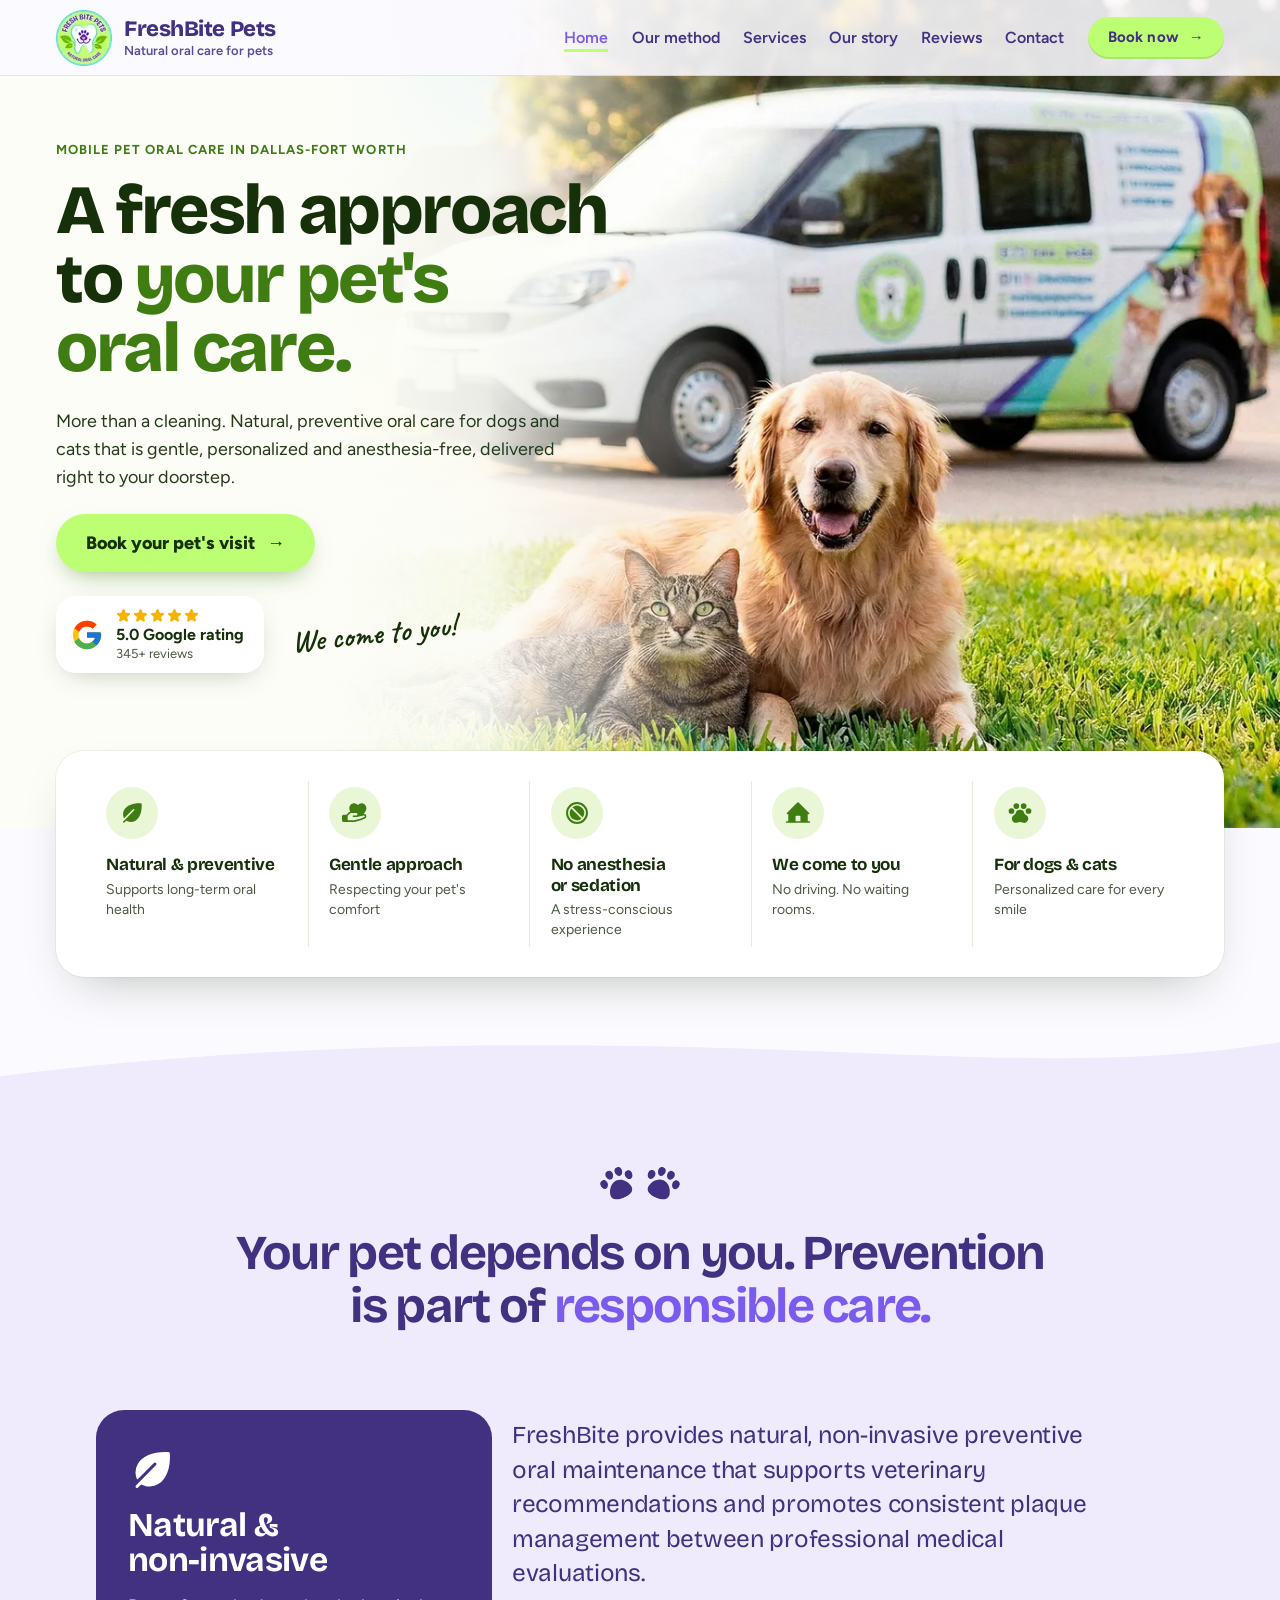
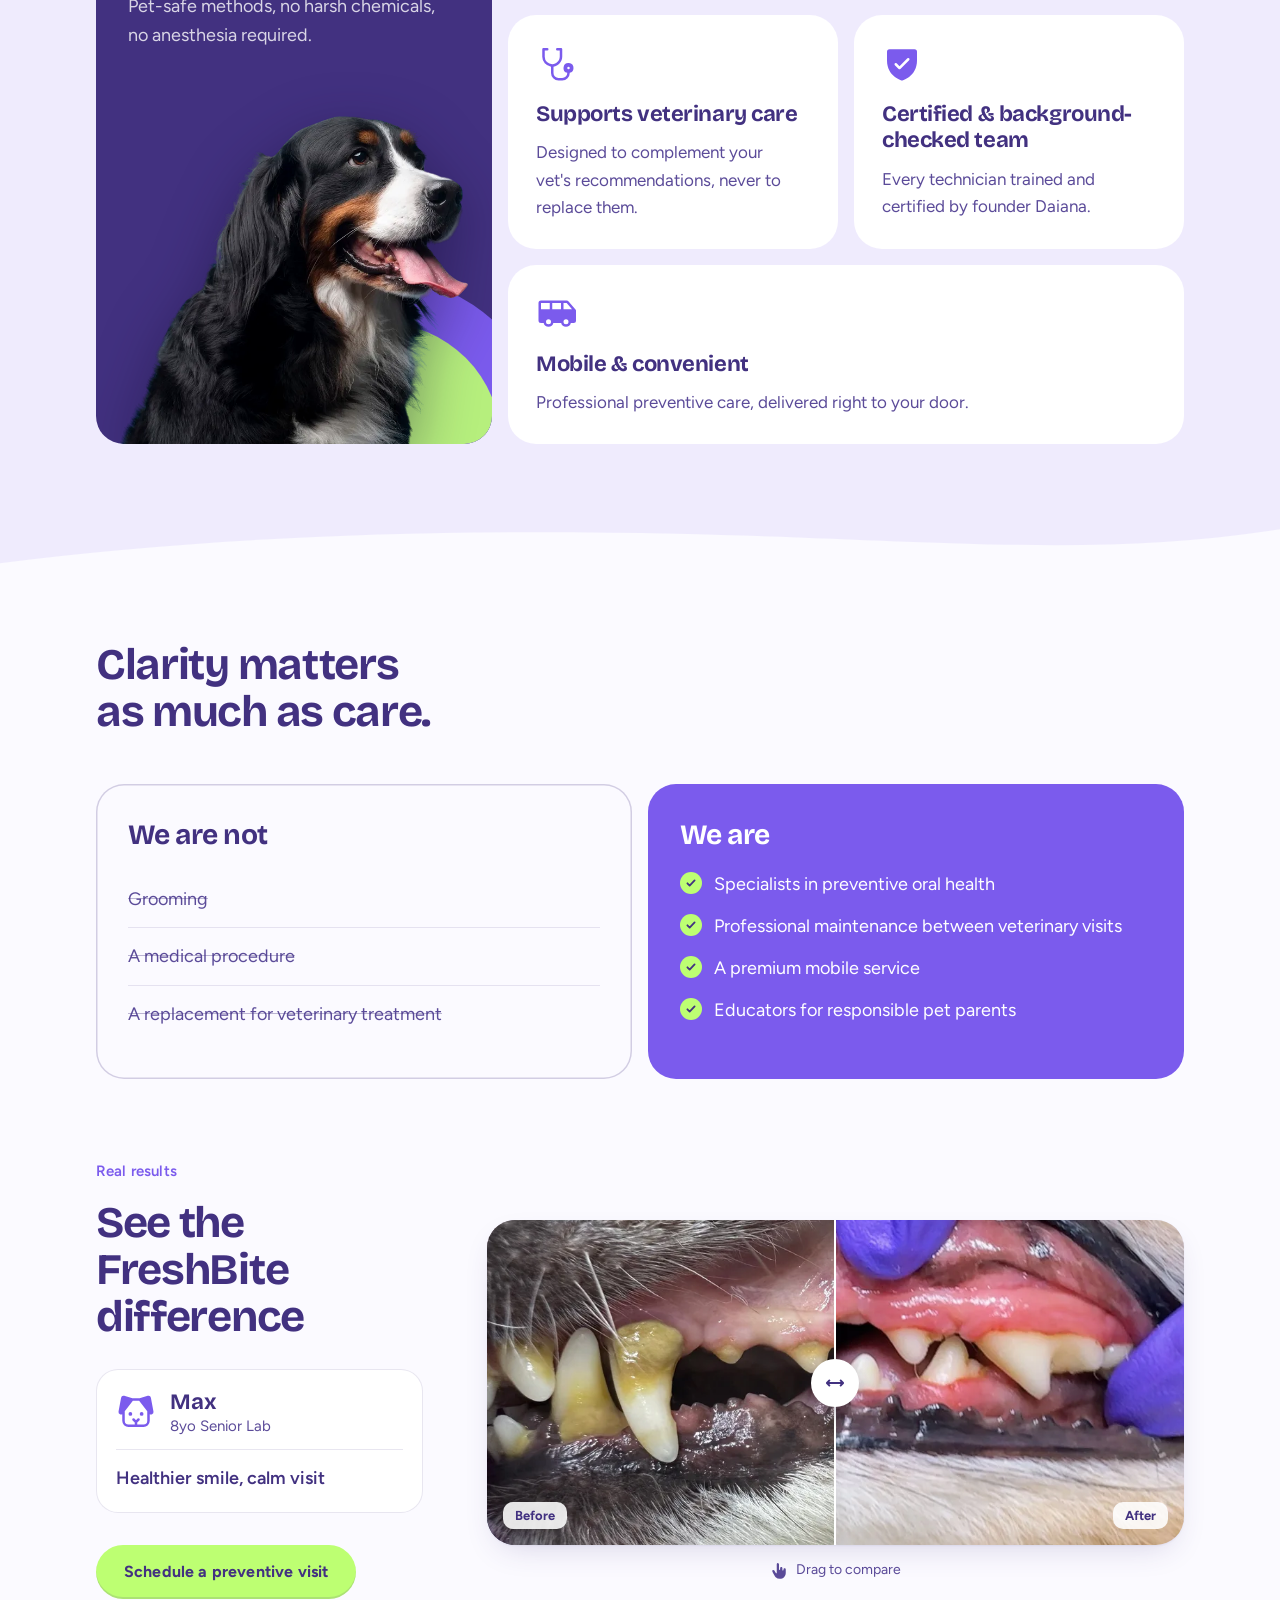
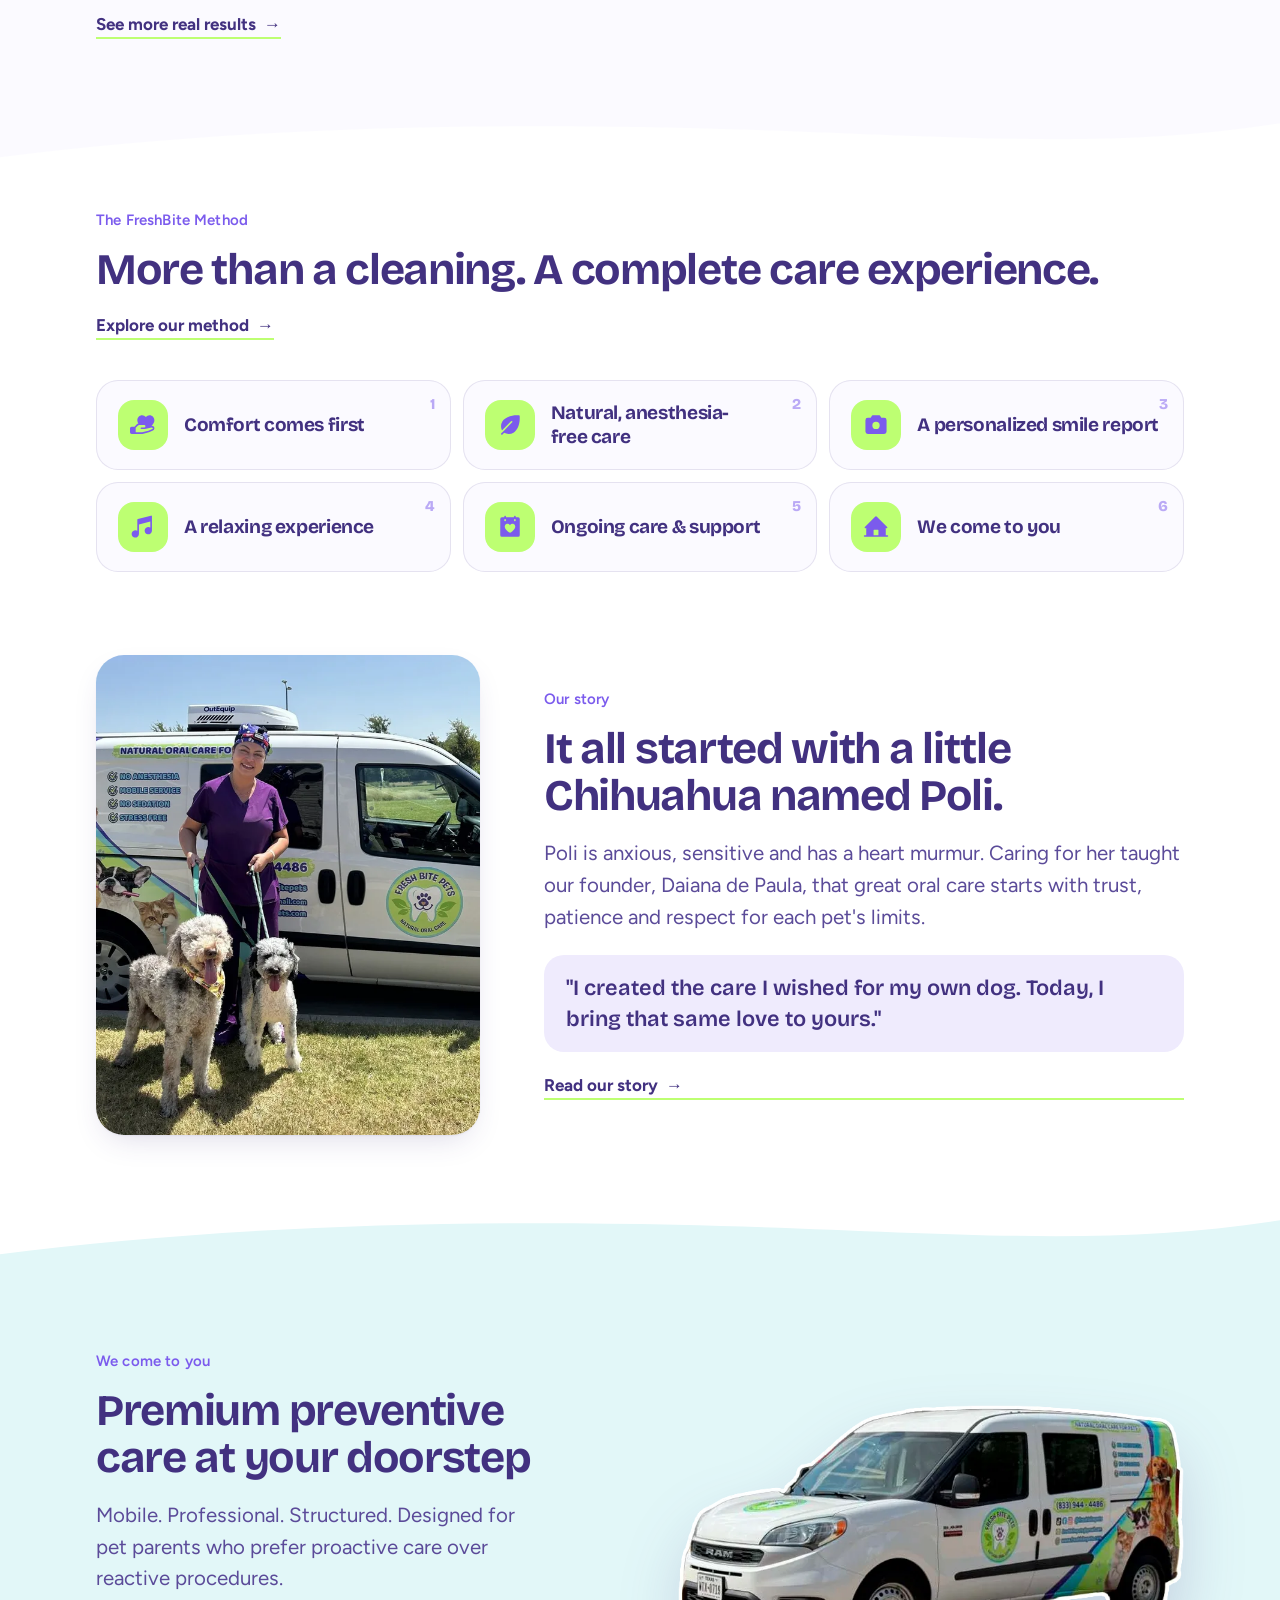
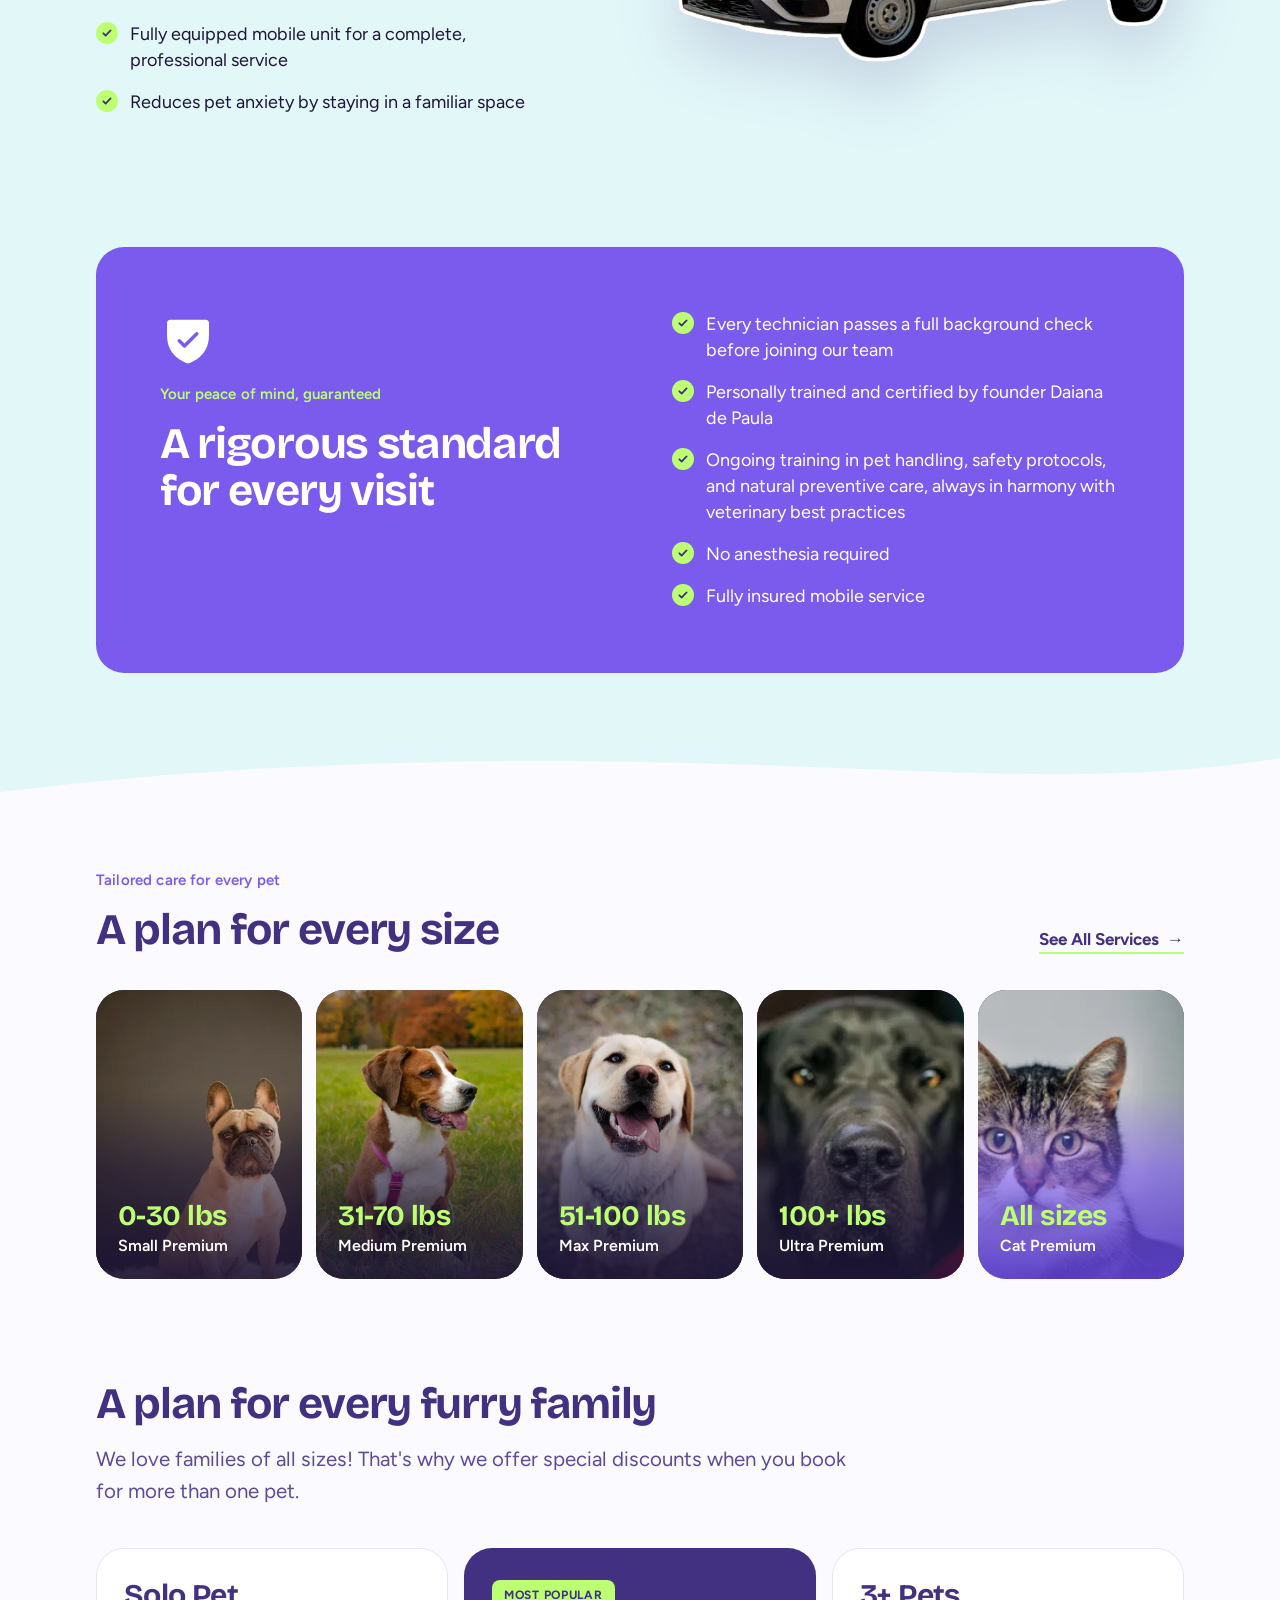
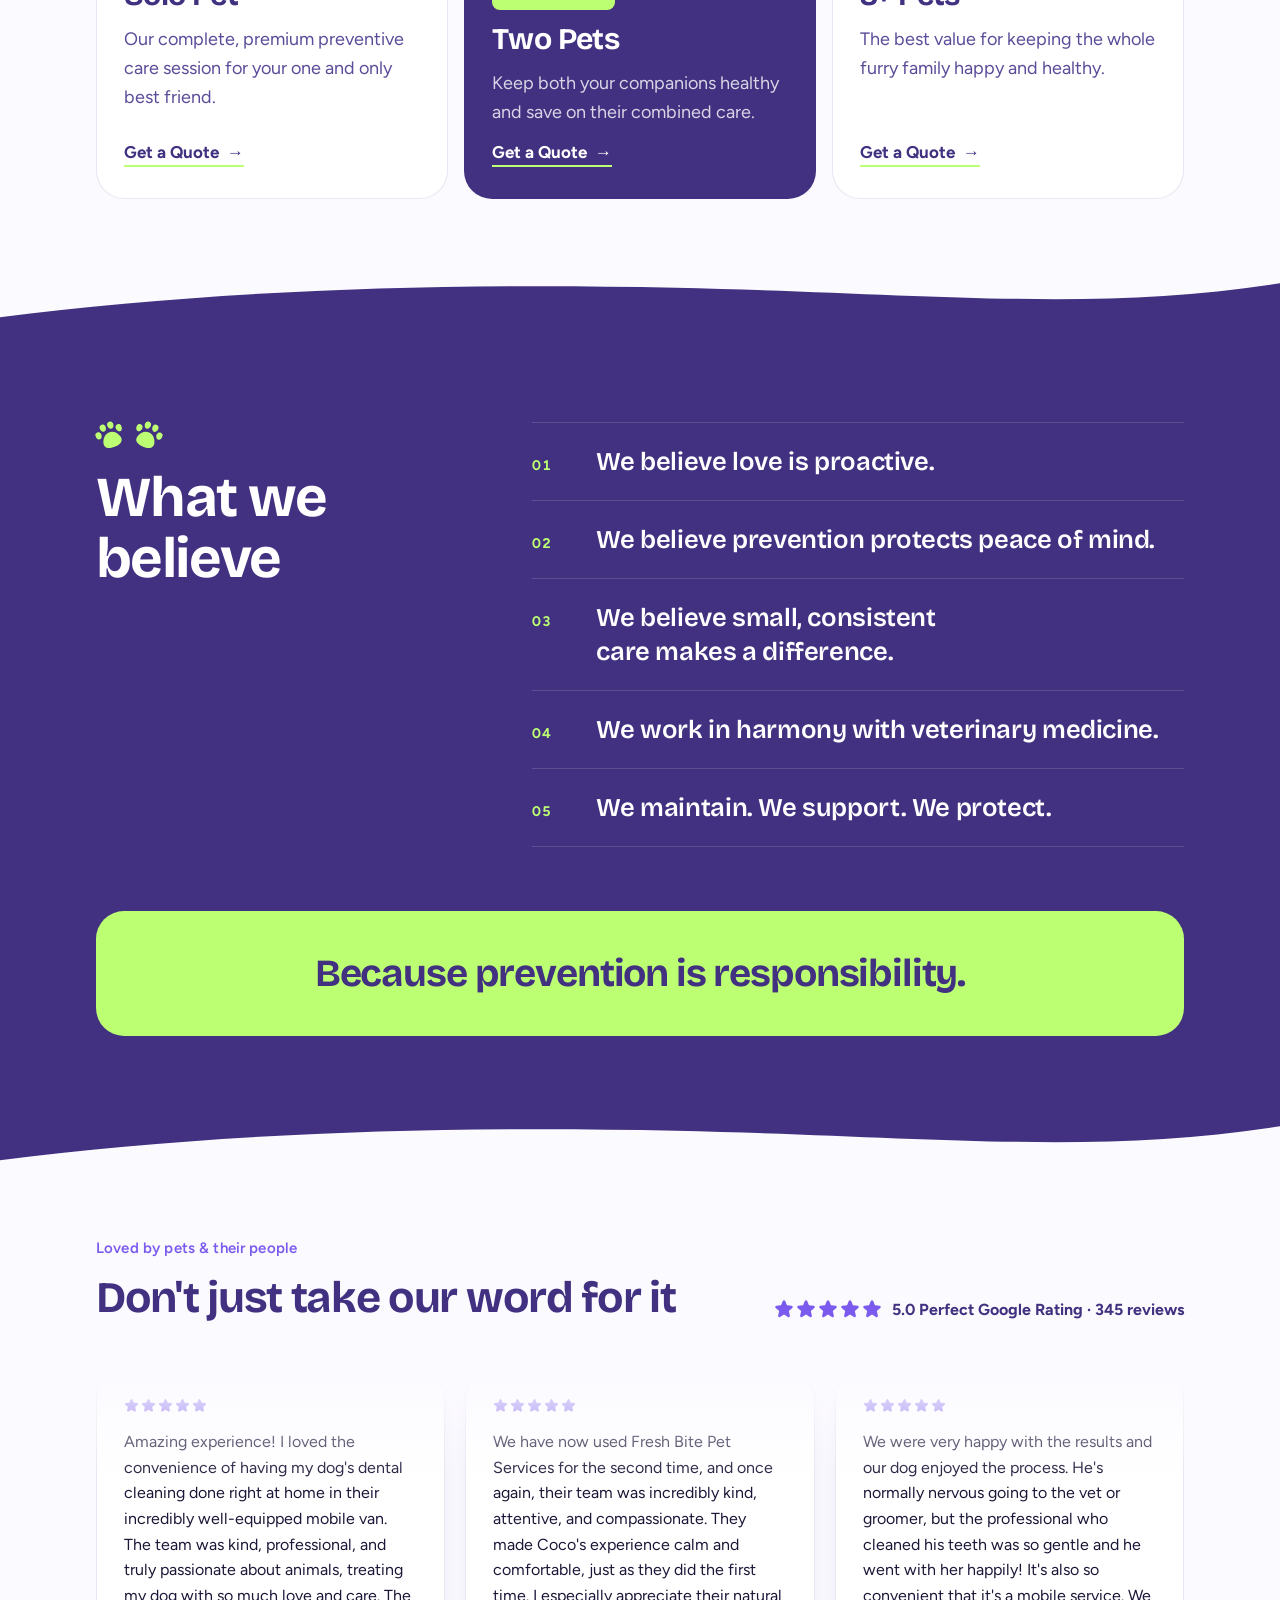
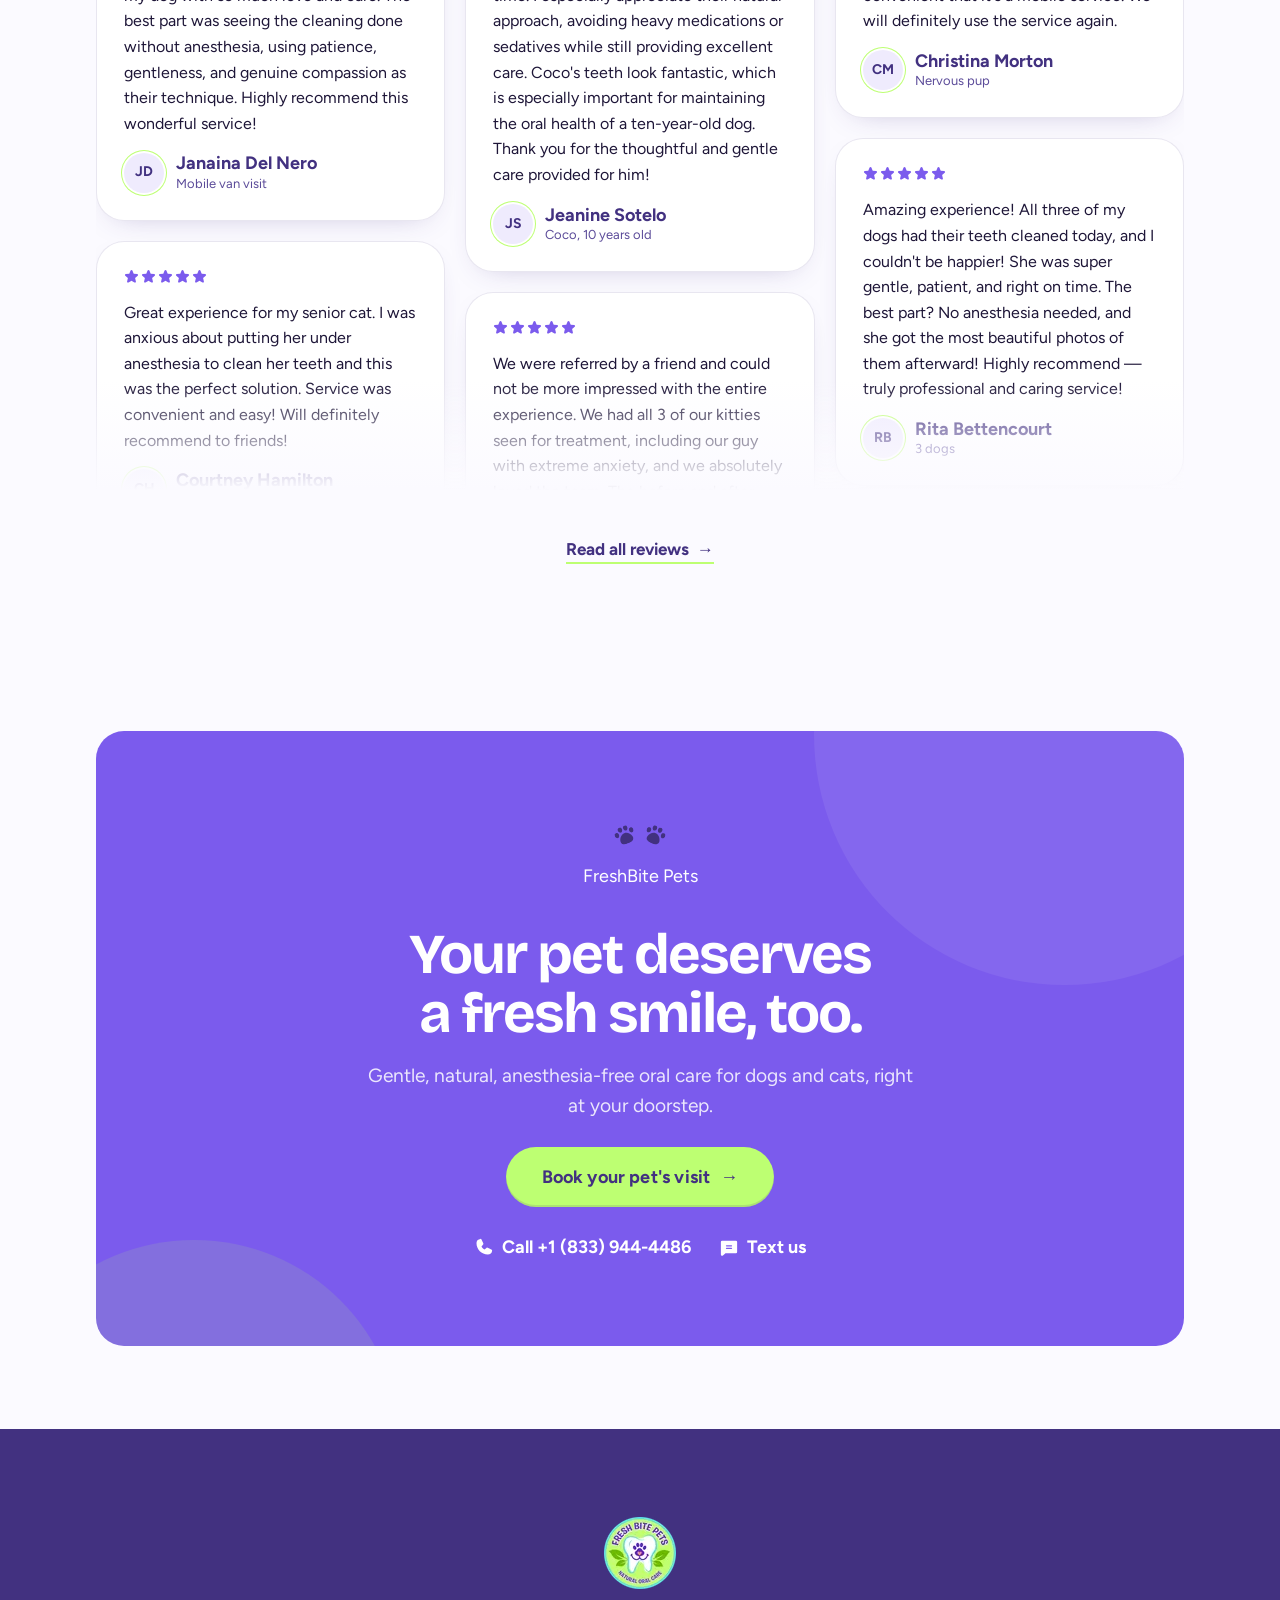
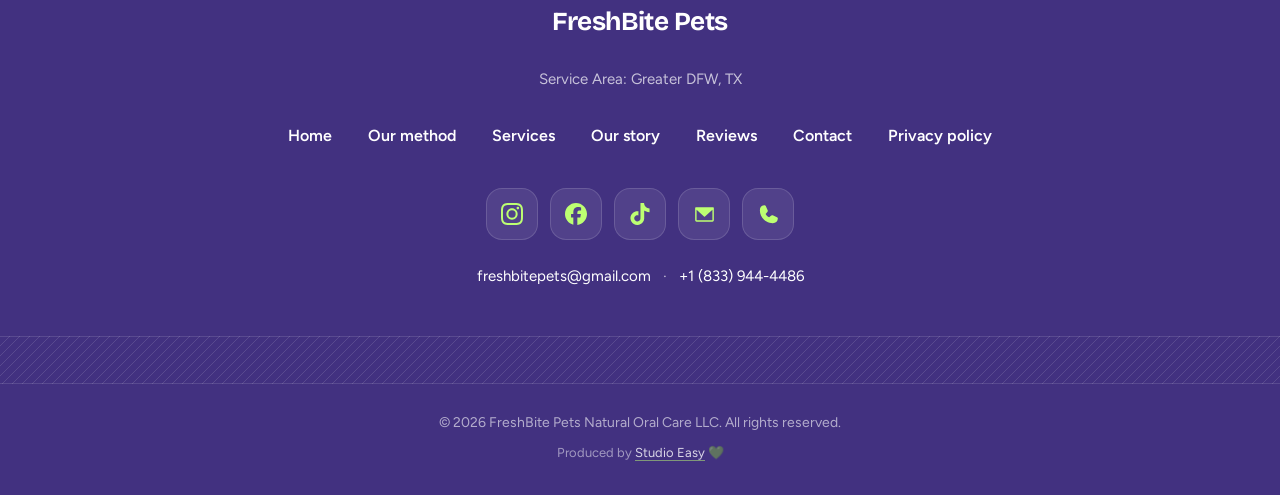
==== commit 954c3934: "Add files via upload" ====
--- a/index.html
+++ b/index.html
@@ -1 +1,4 @@
-<!DOCTYPE html><html lang="en-US" class="no-js"><head><script>document.documentElement.classList.remove('no-js')</script><meta charset="utf-8"><meta name="viewport" content="width=device-width, initial-scale=1"><title>Contact &amp; Book a Visit | FreshBite Pets, Greater DFW</title><meta name="description" content="Book a mobile preventive oral care visit for your dog or cat in Greater DFW, TX. Book online, call or text +1 (833) 944-4486, or email us."><link rel="canonical" href="https://www.freshbitepets.com/contact"><meta name="theme-color" content="#423180"><link rel="icon" type="image/png" href="/favicon.png"><link rel="apple-touch-icon" href="/favicon.png"><link rel="sitemap" href="/sitemap-index.xml"><meta property="og:type" content="website"><meta property="og:site_name" content="FreshBite Pets"><meta property="og:locale" content="en_US"><meta property="og:title" content="Contact &amp; Book a Visit | FreshBite Pets, Greater DFW"><meta property="og:description" content="Book a mobile preventive oral care visit for your dog or cat in Greater DFW, TX. Book online, call or text +1 (833) 944-4486, or email us."><meta property="og:url" content="https://www.freshbitepets.com/contact"><meta property="og:image" content="https://www.freshbitepets.com/og-image.jpg"><meta property="og:image:width" content="1200"><meta property="og:image:height" content="630"><meta name="twitter:card" content="summary_large_image"><meta name="geo.region" content="US-TX"><meta name="geo.placename" content="Dallas-Fort Worth"><script type="application/ld+json">{"@context":"https://schema.org","@graph":[{"@type":"ProfessionalService","@id":"https://www.freshbitepets.com/#business","name":"FreshBite Pets","legalName":"FreshBite Pets Natural Oral Care LLC","url":"https://www.freshbitepets.com/","logo":"https://www.freshbitepets.com/logo.png","image":["https://www.freshbitepets.com/og-image.jpg","https://www.freshbitepets.com/daiana-de-paula.jpg"],"email":"freshbitepets@gmail.com","telephone":"+1-833-944-4486","description":"Natural, non-invasive preventive oral care for dogs and cats, delivered by a mobile team across the Greater Dallas-Fort Worth area. Designed to complement, never replace, veterinary care.","founder":{"@type":"Person","name":"Daiana de Paula","jobTitle":"Founder","image":"https://www.freshbitepets.com/daiana-de-paula.jpg","worksFor":{"@id":"https://www.freshbitepets.com/#business"}},"areaServed":[{"@type":"City","name":"Dallas, TX"},{"@type":"City","name":"Fort Worth, TX"},{"@type":"City","name":"Arlington, TX"},{"@type":"City","name":"Plano, TX"},{"@type":"City","name":"Frisco, TX"},{"@type":"City","name":"McKinney, TX"},{"@type":"City","name":"Prosper, TX"},{"@type":"City","name":"Celina, TX"},{"@type":"City","name":"Denton, TX"}],"knowsAbout":["Preventive pet oral care","Plaque management for dogs","Plaque management for cats","Anesthesia-free oral maintenance"],"sameAs":["https://www.instagram.com/freshbitepets/","https://www.facebook.com/freshbitepets","https://www.tiktok.com/@fresh.bite.pets"]},{"@type":"ContactPage","@id":"https://www.freshbitepets.com/contact#webpage","url":"https://www.freshbitepets.com/contact","name":"Contact FreshBite Pets","about":{"@id":"https://www.freshbitepets.com/#business"}},{"@type":"BreadcrumbList","itemListElement":[{"@type":"ListItem","position":1,"name":"Home","item":"https://www.freshbitepets.com/"},{"@type":"ListItem","position":2,"name":"Contact","item":"https://www.freshbitepets.com/contact"}]}]}</script><link rel="stylesheet" href="/_astro/Base.DJx1h9N6.css"><link rel="stylesheet" href="/_astro/contact.D-EoKRMp.css"></head><body><a class="skip" href="#main">Skip to content</a><header class="hdr" data-astro-cid-fzpbxy5g><div class="hdr__in" data-astro-cid-fzpbxy5g><a href="/" class="hdr__brand" aria-label="FreshBite Pets home" data-astro-cid-fzpbxy5g><img src="/_astro/logo-badge.BX-Un3X4_20clj9.webp" alt loading="eager" data-astro-cid-fzpbxy5g="true" decoding="async" width="56" height="56"><span class="hdr__name" data-astro-cid-fzpbxy5g>FreshBite Pets<small data-astro-cid-fzpbxy5g>Natural oral care for pets</small></span></a><nav class="hdr__nav" id="site-nav" aria-label="Main" data-astro-cid-fzpbxy5g><ul data-astro-cid-fzpbxy5g><li data-astro-cid-fzpbxy5g><a href="/" data-astro-cid-fzpbxy5g>Home</a></li><li data-astro-cid-fzpbxy5g><a href="/our-method" data-astro-cid-fzpbxy5g>Our method</a></li><li data-astro-cid-fzpbxy5g><a href="/services" data-astro-cid-fzpbxy5g>Services</a></li><li data-astro-cid-fzpbxy5g><a href="/our-story" data-astro-cid-fzpbxy5g>Our story</a></li><li data-astro-cid-fzpbxy5g><a href="/reviews" data-astro-cid-fzpbxy5g>Reviews</a></li><li data-astro-cid-fzpbxy5g><a href="/contact" aria-current="page" data-astro-cid-fzpbxy5g>Contact</a></li></ul></nav><div class="hdr__actions" data-astro-cid-fzpbxy5g><button class="hdr__toggle" type="button" aria-controls="site-nav" aria-expanded="false" aria-label="Open menu" data-astro-cid-fzpbxy5g><span data-astro-cid-fzpbxy5g></span><span data-astro-cid-fzpbxy5g></span><span data-astro-cid-fzpbxy5g></span></button></div></div></header><script type="module">var e=document.querySelector(`.hdr__toggle`),t=document.getElementById(`site-nav`);e?.addEventListener(`click`,()=>{let n=t.classList.toggle(`is-open`);e.setAttribute(`aria-expanded`,String(n)),e.setAttribute(`aria-label`,n?`Close menu`:`Open menu`)});var n=document.querySelector(`.hdr--overlay`),r=()=>n?.classList.toggle(`is-solid`,scrollY>40||t.classList.contains(`is-open`));n&&(r(),addEventListener(`scroll`,r,{passive:!0}),e?.addEventListener(`click`,r)),addEventListener(`keydown`,n=>{n.key===`Escape`&&t?.classList.contains(`is-open`)&&(e?.click(),e?.focus())}),t?.addEventListener(`click`,n=>{n.target.closest(`a`)&&(t.classList.remove(`is-open`),e.setAttribute(`aria-expanded`,`false`))});</script><main id="main"><section aria-labelledby="contact-h" data-astro-cid-6bfsojfh><div class="wrap wrap--narrow stack center" style="gap:22px;padding-top:clamp(48px,7vw,96px);padding-bottom:clamp(40px,5vw,64px)" data-astro-cid-6bfsojfh><div style="display:flex;gap:10px;align-items:flex-end;justify-content:center" aria-hidden="true"><svg viewBox="0 0 188.704 171.930" width="34" height="31" fill="var(--fb-ink)" style="transform:rotate(-22deg)"><path d="M 67.095 0 C 72.84 0 78.111 2.147 81.948 6.114 C 85.785 10.085 88.062 15.755 88.062 22.594 C 88.062 29.4 85.814 36.231 82.149 41.402 C 78.501 46.547 73.217 50.321 67.095 50.321 C 60.972 50.321 55.689 46.547 52.04 41.402 C 48.375 36.231 46.128 29.4 46.128 22.598 C 46.128 15.755 48.405 10.085 52.246 6.114 C 56.079 2.147 61.35 0 67.095 0 Z M 20.967 37.741 C 26.712 37.741 31.983 39.888 35.82 43.855 C 39.657 47.826 41.934 53.495 41.934 60.335 C 41.934 67.141 39.687 73.972 36.021 79.142 C 32.373 84.288 27.089 88.062 20.967 88.062 C 14.845 88.062 9.561 84.288 5.913 79.142 C 2.248 73.972 0 67.137 0 60.339 C 0 53.495 2.277 47.826 6.118 43.855 C 9.951 39.888 15.222 37.741 20.967 37.741 Z M 94.352 67.095 C 64.478 67.095 39.728 92.528 31.937 124.419 C 28.482 138.567 33.753 153.743 46.752 160.935 C 57.081 166.655 72.538 171.93 94.348 171.93 C 116.162 171.93 131.619 166.655 141.951 160.935 C 154.947 153.743 160.218 138.567 156.763 124.423 C 148.975 92.528 124.222 67.095 94.352 67.095 Z M 167.737 37.741 C 161.992 37.741 156.721 39.888 152.888 43.855 C 149.047 47.826 146.77 53.495 146.77 60.335 C 146.77 67.141 149.017 73.972 152.682 79.142 C 156.331 84.288 161.614 88.062 167.737 88.062 C 173.859 88.062 179.143 84.288 182.791 79.142 C 186.456 73.972 188.704 67.141 188.704 60.339 C 188.704 53.495 186.427 47.826 182.59 43.855 C 178.753 39.888 173.482 37.741 167.737 37.741 Z M 121.609 0 C 115.864 0 110.593 2.147 106.76 6.114 C 102.919 10.085 100.642 15.755 100.642 22.594 C 100.642 29.4 102.89 36.231 106.555 41.402 C 110.203 46.547 115.487 50.321 121.609 50.321 C 127.731 50.321 133.015 46.547 136.663 41.402 C 140.329 36.231 142.576 29.4 142.576 22.598 C 142.576 15.755 140.299 10.085 136.462 6.114 C 132.625 2.147 127.354 0 121.609 0 Z"></path></svg><svg viewBox="0 0 188.704 171.930" width="34" height="31" fill="var(--fb-ink)" style="transform:rotate(23deg)"><path d="M 67.095 0 C 72.84 0 78.111 2.147 81.948 6.114 C 85.785 10.085 88.062 15.755 88.062 22.594 C 88.062 29.4 85.814 36.231 82.149 41.402 C 78.501 46.547 73.217 50.321 67.095 50.321 C 60.972 50.321 55.689 46.547 52.04 41.402 C 48.375 36.231 46.128 29.4 46.128 22.598 C 46.128 15.755 48.405 10.085 52.246 6.114 C 56.079 2.147 61.35 0 67.095 0 Z M 20.967 37.741 C 26.712 37.741 31.983 39.888 35.82 43.855 C 39.657 47.826 41.934 53.495 41.934 60.335 C 41.934 67.141 39.687 73.972 36.021 79.142 C 32.373 84.288 27.089 88.062 20.967 88.062 C 14.845 88.062 9.561 84.288 5.913 79.142 C 2.248 73.972 0 67.137 0 60.339 C 0 53.495 2.277 47.826 6.118 43.855 C 9.951 39.888 15.222 37.741 20.967 37.741 Z M 94.352 67.095 C 64.478 67.095 39.728 92.528 31.937 124.419 C 28.482 138.567 33.753 153.743 46.752 160.935 C 57.081 166.655 72.538 171.93 94.348 171.93 C 116.162 171.93 131.619 166.655 141.951 160.935 C 154.947 153.743 160.218 138.567 156.763 124.423 C 148.975 92.528 124.222 67.095 94.352 67.095 Z M 167.737 37.741 C 161.992 37.741 156.721 39.888 152.888 43.855 C 149.047 47.826 146.77 53.495 146.77 60.335 C 146.77 67.141 149.017 73.972 152.682 79.142 C 156.331 84.288 161.614 88.062 167.737 88.062 C 173.859 88.062 179.143 84.288 182.791 79.142 C 186.456 73.972 188.704 67.141 188.704 60.339 C 188.704 53.495 186.427 47.826 182.59 43.855 C 178.753 39.888 173.482 37.741 167.737 37.741 Z M 121.609 0 C 115.864 0 110.593 2.147 106.76 6.114 C 102.919 10.085 100.642 15.755 100.642 22.594 C 100.642 29.4 102.89 36.231 106.555 41.402 C 110.203 46.547 115.487 50.321 121.609 50.321 C 127.731 50.321 133.015 46.547 136.663 41.402 C 140.329 36.231 142.576 29.4 142.576 22.598 C 142.576 15.755 140.299 10.085 136.462 6.114 C 132.625 2.147 127.354 0 121.609 0 Z"></path></svg></div><span class="eyebrow" data-astro-cid-6bfsojfh>Ready when you are</span><h1 id="contact-h" class="h1" data-astro-cid-6bfsojfh>Book your pet's visit in minutes</h1><p class="lead" style="max-width:600px" data-astro-cid-6bfsojfh>Pick a day and time below and we'll come to you. It takes about two minutes.</p></div></section><section id="book" aria-label="Online booking" data-astro-cid-6bfsojfh><div class="wrap" style="padding-top:0;padding-bottom:clamp(40px,5vw,64px)" data-astro-cid-6bfsojfh><div class="bk" data-astro-cid-6bfsojfh><aside class="bk__side" data-astro-cid-6bfsojfh><h2 class="bk__title" data-astro-cid-6bfsojfh>How booking works</h2><ol class="bk__steps" data-astro-cid-6bfsojfh><li data-astro-cid-6bfsojfh><span class="bk__n" aria-hidden="true" data-astro-cid-6bfsojfh>1</span><div data-astro-cid-6bfsojfh><h3 data-astro-cid-6bfsojfh>Enter your phone number</h3><p data-astro-cid-6bfsojfh>New or returning, it takes a few seconds.</p></div></li><li data-astro-cid-6bfsojfh><span class="bk__n" aria-hidden="true" data-astro-cid-6bfsojfh>2</span><div data-astro-cid-6bfsojfh><h3 data-astro-cid-6bfsojfh>Tell us about your pet</h3><p data-astro-cid-6bfsojfh>Name, size and anything we should know.</p></div></li><li data-astro-cid-6bfsojfh><span class="bk__n" aria-hidden="true" data-astro-cid-6bfsojfh>3</span><div data-astro-cid-6bfsojfh><h3 data-astro-cid-6bfsojfh>Pick a day and time</h3><p data-astro-cid-6bfsojfh>We confirm and come to you on the day.</p></div></li></ol><ul class="bk__perks" data-astro-cid-6bfsojfh><li data-astro-cid-6bfsojfh><svg xmlns="http://www.w3.org/2000/svg" viewBox="0 0 256 256" fill="currentColor" width="18" height="18" style="display:block;flex:none;color:var(--fb-lime)" aria-hidden="true" focusable="false"><path d="M254.07,106.79,208.53,53.73A16,16,0,0,0,196.26,48H32A16,16,0,0,0,16,64V176a16,16,0,0,0,16,16H49a32,32,0,0,0,62,0h50a32,32,0,0,0,62,0h17a16,16,0,0,0,16-16V112A8,8,0,0,0,254.07,106.79ZM32,104V64H88v40Zm48,96a16,16,0,1,1,16-16A16,16,0,0,1,80,200Zm80-96H104V64h56Zm32,96a16,16,0,1,1,16-16A16,16,0,0,1,192,200Zm-16-96V64h20.26l34.33,40Z"/></svg>We come to your home</li><li data-astro-cid-6bfsojfh><svg xmlns="http://www.w3.org/2000/svg" viewBox="0 0 256 256" fill="currentColor" width="18" height="18" style="display:block;flex:none;color:var(--fb-lime)" aria-hidden="true" focusable="false"><path d="M223.45,40.07a8,8,0,0,0-7.52-7.52C139.8,28.08,78.82,51,52.82,94a87.09,87.09,0,0,0-12.76,49A101.72,101.72,0,0,0,46.7,175.2a4,4,0,0,0,6.61,1.43l85-86.3a8,8,0,0,1,11.32,11.32L56.74,195.94,42.55,210.13a8.2,8.2,0,0,0-.6,11.1,8,8,0,0,0,11.71.43l16.79-16.79c14.14,6.84,28.41,10.57,42.56,11.07q1.67.06,3.33.06A86.93,86.93,0,0,0,162,203.18C205,177.18,227.93,116.21,223.45,40.07Z"/></svg>No anesthesia</li><li data-astro-cid-6bfsojfh><svg xmlns="http://www.w3.org/2000/svg" viewBox="0 0 256 256" fill="currentColor" width="18" height="18" style="display:block;flex:none;color:var(--fb-lime)" aria-hidden="true" focusable="false"><path d="M208,40H48A16,16,0,0,0,32,56v56c0,52.72,25.52,84.67,46.93,102.19,23.06,18.86,46,25.26,47,25.53a8,8,0,0,0,4.2,0c1-.27,23.91-6.67,47-25.53C198.48,196.67,224,164.72,224,112V56A16,16,0,0,0,208,40Zm-34.32,69.66-56,56a8,8,0,0,1-11.32,0l-24-24a8,8,0,0,1,11.32-11.32L112,148.69l50.34-50.35a8,8,0,0,1,11.32,11.32Z"/></svg>Certified, background-checked team</li></ul><p class="bk__help" data-astro-cid-6bfsojfh>Questions first? <a href="tel:+18339444486" data-astro-cid-6bfsojfh>+1 (833) 944-4486</a></p></aside><div class="bk__win" data-astro-cid-6bfsojfh><div class="bk__bar" data-astro-cid-6bfsojfh><span class="bk__dot" aria-hidden="true" data-astro-cid-6bfsojfh></span><span data-astro-cid-6bfsojfh>Online booking</span><a href="https://booking.moego.pet/ol/FreshBitePets/book" target="_blank" rel="noopener" class="bk__open" data-astro-cid-6bfsojfh>Open in new tab <svg xmlns="http://www.w3.org/2000/svg" viewBox="0 0 256 256" fill="currentColor" width="16" height="16" style="display:block;flex:none;color:currentColor" aria-hidden="true" focusable="false"><path d="M192,136v72a16,16,0,0,1-16,16H48a16,16,0,0,1-16-16V80A16,16,0,0,1,48,64h72a8,8,0,0,1,0,16H48V208H176V136a8,8,0,0,1,16,0Zm32-96a8,8,0,0,0-8-8H152a8,8,0,0,0-5.66,13.66L172.69,72l-42.35,42.34a8,8,0,0,0,11.32,11.32L184,83.31l26.34,26.35A8,8,0,0,0,224,104Z"/></svg></a></div><div class="bk__body" data-astro-cid-6bfsojfh><div class="bk__load" aria-hidden="true" data-astro-cid-6bfsojfh><span data-astro-cid-6bfsojfh></span>Loading calendar…</div><iframe class="bk__frame" src="https://booking.moego.pet/ol/FreshBitePets/book?utm_medium=embed" title="FreshBite Pets online booking" allow="payment" onload="this.parentElement.classList.add('is-ready')" data-astro-cid-6bfsojfh></iframe></div></div></div></div></section><section aria-label="Ways to reach us" data-astro-cid-6bfsojfh><div class="wrap" style="padding-top:0;padding-bottom:clamp(40px,5vw,64px)" data-astro-cid-6bfsojfh><ul class="chan" data-astro-cid-6bfsojfh><li class="rv" style="--i:0" data-astro-cid-6bfsojfh><a href="tel:+18339444486" data-astro-cid-6bfsojfh="true" class="chan__c"><svg xmlns="http://www.w3.org/2000/svg" viewBox="0 0 256 256" fill="currentColor" width="40" height="40" style="display:block;flex:none;color:var(--fb-violet)" aria-hidden="true" focusable="false"><path d="M231.88,175.08A56.26,56.26,0,0,1,176,224C96.6,224,32,159.4,32,80A56.26,56.26,0,0,1,80.92,24.12a16,16,0,0,1,16.62,9.52l21.12,47.15,0,.12A16,16,0,0,1,117.39,96c-.18.27-.37.52-.57.77L96,121.45c7.49,15.22,23.41,31,38.83,38.51l24.34-20.71a8.12,8.12,0,0,1,.75-.56,16,16,0,0,1,15.17-1.4l.13.06,47.11,21.11A16,16,0,0,1,231.88,175.08Z"/></svg><span class="chan__l" data-astro-cid-6bfsojfh>Call us</span><span class="chan__v" data-astro-cid-6bfsojfh>+1 (833) 944-4486</span></a></li><li class="rv" style="--i:1" data-astro-cid-6bfsojfh><a href="sms:+18339444486" data-astro-cid-6bfsojfh="true" class="chan__c"><svg xmlns="http://www.w3.org/2000/svg" viewBox="0 0 256 256" fill="currentColor" width="40" height="40" style="display:block;flex:none;color:var(--fb-violet)" aria-hidden="true" focusable="false"><path d="M216,48H40A16,16,0,0,0,24,64V224a15.84,15.84,0,0,0,9.25,14.5A16.05,16.05,0,0,0,40,240a15.89,15.89,0,0,0,10.25-3.78l.09-.07L83,208H216a16,16,0,0,0,16-16V64A16,16,0,0,0,216,48ZM160,152H96a8,8,0,0,1,0-16h64a8,8,0,0,1,0,16Zm0-32H96a8,8,0,0,1,0-16h64a8,8,0,0,1,0,16Z"/></svg><span class="chan__l" data-astro-cid-6bfsojfh>Text us</span><span class="chan__v" data-astro-cid-6bfsojfh>+1 (833) 944-4486</span></a></li><li class="rv" style="--i:2" data-astro-cid-6bfsojfh><a href="mailto:freshbitepets@gmail.com" data-astro-cid-6bfsojfh="true" class="chan__c"><svg xmlns="http://www.w3.org/2000/svg" viewBox="0 0 256 256" fill="currentColor" width="40" height="40" style="display:block;flex:none;color:var(--fb-violet)" aria-hidden="true" focusable="false"><path d="M224,48H32a8,8,0,0,0-8,8V192a16,16,0,0,0,16,16H216a16,16,0,0,0,16-16V56A8,8,0,0,0,224,48Zm-8,144H40V74.19l82.59,75.71a8,8,0,0,0,10.82,0L216,74.19V192Z"/></svg><span class="chan__l" data-astro-cid-6bfsojfh>Email</span><span class="chan__v" data-astro-cid-6bfsojfh>freshbitepets@gmail.com</span></a></li><li class="rv" style="--i:3" data-astro-cid-6bfsojfh><a href="https://www.instagram.com/freshbitepets/" target="_blank" rel="noopener" data-astro-cid-6bfsojfh="true" class="chan__c"><span class="chan__brand" data-astro-cid-6bfsojfh><svg viewBox="0 0 24 24" width="22" height="22" fill="var(--fb-ink)" aria-hidden="true" focusable="false" style="display:block;flex:none"><path d="M7.0301.084c-1.2768.0602-2.1487.264-2.911.5634-.7888.3075-1.4575.72-2.1228 1.3877-.6652.6677-1.075 1.3368-1.3802 2.127-.2954.7638-.4956 1.6365-.552 2.914-.0564 1.2775-.0689 1.6882-.0626 4.947.0062 3.2586.0206 3.6671.0825 4.9473.061 1.2765.264 2.1482.5635 2.9107.308.7889.72 1.4573 1.388 2.1228.6679.6655 1.3365 1.0743 2.1285 1.38.7632.295 1.6361.4961 2.9134.552 1.2773.056 1.6884.069 4.9462.0627 3.2578-.0062 3.668-.0207 4.9478-.0814 1.28-.0607 2.147-.2652 2.9098-.5633.7889-.3086 1.4578-.72 2.1228-1.3881.665-.6682 1.0745-1.3378 1.3795-2.1284.2957-.7632.4966-1.636.552-2.9124.056-1.2809.0692-1.6898.063-4.948-.0063-3.2583-.021-3.6668-.0817-4.9465-.0607-1.2797-.264-2.1487-.5633-2.9117-.3084-.7889-.72-1.4568-1.3876-2.1228C21.2982 1.33 20.628.9208 19.8378.6165 19.074.321 18.2017.1197 16.9244.0645 15.6471.0093 15.236-.005 11.977.0014 8.718.0076 8.31.0215 7.0301.0839m.1402 21.6932c-1.17-.0509-1.8053-.2453-2.2287-.408-.5606-.216-.96-.4771-1.3819-.895-.422-.4178-.6811-.8186-.9-1.378-.1644-.4234-.3624-1.058-.4171-2.228-.0595-1.2645-.072-1.6442-.079-4.848-.007-3.2037.0053-3.583.0607-4.848.05-1.169.2456-1.805.408-2.2282.216-.5613.4762-.96.895-1.3816.4188-.4217.8184-.6814 1.3783-.9003.423-.1651 1.0575-.3614 2.227-.4171 1.2655-.06 1.6447-.072 4.848-.079 3.2033-.007 3.5835.005 4.8495.0608 1.169.0508 1.8053.2445 2.228.408.5608.216.96.4754 1.3816.895.4217.4194.6816.8176.9005 1.3787.1653.4217.3617 1.056.4169 2.2263.0602 1.2655.0739 1.645.0796 4.848.0058 3.203-.0055 3.5834-.061 4.848-.051 1.17-.245 1.8055-.408 2.2294-.216.5604-.4763.96-.8954 1.3814-.419.4215-.8181.6811-1.3783.9-.4224.1649-1.0577.3617-2.2262.4174-1.2656.0595-1.6448.072-4.8493.079-3.2045.007-3.5825-.006-4.848-.0608M16.953 5.5864A1.44 1.44 0 1 0 18.39 4.144a1.44 1.44 0 0 0-1.437 1.4424M5.8385 12.012c.0067 3.4032 2.7706 6.1557 6.173 6.1493 3.4026-.0065 6.157-2.7701 6.1506-6.1733-.0065-3.4032-2.771-6.1565-6.174-6.1498-3.403.0067-6.156 2.771-6.1496 6.1738M8 12.0077a4 4 0 1 1 4.008 3.9921A3.9996 3.9996 0 0 1 8 12.0077"></path></svg></span><span class="chan__l" data-astro-cid-6bfsojfh>Instagram</span><span class="chan__v" data-astro-cid-6bfsojfh>@freshbitepets</span></a></li><li class="rv" style="--i:4" data-astro-cid-6bfsojfh><a href="https://www.facebook.com/freshbitepets" target="_blank" rel="noopener" data-astro-cid-6bfsojfh="true" class="chan__c"><span class="chan__brand" data-astro-cid-6bfsojfh><svg viewBox="0 0 24 24" width="22" height="22" fill="var(--fb-ink)" aria-hidden="true" focusable="false" style="display:block;flex:none"><path d="M9.101 23.691v-7.98H6.627v-3.667h2.474v-1.58c0-4.085 1.848-5.978 5.858-5.978.401 0 .955.042 1.468.103a8.68 8.68 0 0 1 1.141.195v3.325a8.623 8.623 0 0 0-.653-.036 26.805 26.805 0 0 0-.733-.009c-.707 0-1.259.096-1.675.309a1.686 1.686 0 0 0-.679.622c-.258.42-.374.995-.374 1.752v1.297h3.919l-.386 2.103-.287 1.564h-3.246v8.245C19.396 23.238 24 18.179 24 12.044c0-6.627-5.373-12-12-12s-12 5.373-12 12c0 5.628 3.874 10.35 9.101 11.647Z"></path></svg></span><span class="chan__l" data-astro-cid-6bfsojfh>Facebook</span><span class="chan__v" data-astro-cid-6bfsojfh>FreshBite Pets</span></a></li><li class="rv" style="--i:5" data-astro-cid-6bfsojfh><a href="https://www.tiktok.com/@fresh.bite.pets" target="_blank" rel="noopener" data-astro-cid-6bfsojfh="true" class="chan__c"><span class="chan__brand" data-astro-cid-6bfsojfh><svg viewBox="0 0 24 24" width="22" height="22" fill="var(--fb-ink)" aria-hidden="true" focusable="false" style="display:block;flex:none"><path d="M12.525.02c1.31-.02 2.61-.01 3.91-.02.08 1.53.63 3.09 1.75 4.17 1.12 1.11 2.7 1.62 4.24 1.79v4.03c-1.44-.05-2.89-.35-4.2-.97-.57-.26-1.1-.59-1.62-.93-.01 2.92.01 5.84-.02 8.75-.08 1.4-.54 2.79-1.35 3.94-1.31 1.92-3.58 3.17-5.91 3.21-1.43.08-2.86-.31-4.08-1.03-2.02-1.19-3.44-3.37-3.65-5.71-.02-.5-.03-1-.01-1.49.18-1.9 1.12-3.72 2.58-4.96 1.66-1.44 3.98-2.13 6.15-1.72.02 1.48-.04 2.96-.04 4.44-.99-.32-2.15-.23-3.02.37-.63.41-1.11 1.04-1.36 1.75-.21.51-.15 1.07-.14 1.61.24 1.64 1.82 3.02 3.5 2.87 1.12-.01 2.19-.66 2.77-1.61.19-.33.4-.67.41-1.06.1-1.79.06-3.57.07-5.36.01-4.03-.01-8.05.02-12.07z"></path></svg></span><span class="chan__l" data-astro-cid-6bfsojfh>TikTok</span><span class="chan__v" data-astro-cid-6bfsojfh>@fresh.bite.pets</span></a></li></ul></div></section><section id="form" aria-labelledby="form-h" data-astro-cid-6bfsojfh><div class="wrap book" style="padding-top:0" data-astro-cid-6bfsojfh><aside class="book__info stack rv" data-astro-cid-6bfsojfh><h2 id="form-h" class="h2" data-astro-cid-6bfsojfh>Prefer to send us a message?</h2><p class="lead" data-astro-cid-6bfsojfh>Share your pet's details and we'll get back to you, or call or text us.</p><a class="btn btn--ghost" href="tel:+18339444486" style="align-self:flex-start" data-astro-cid-6bfsojfh><svg xmlns="http://www.w3.org/2000/svg" viewBox="0 0 256 256" fill="currentColor" width="22" height="22" style="display:block;flex:none;color:var(--fb-violet)" aria-hidden="true" focusable="false"><path d="M231.88,175.08A56.26,56.26,0,0,1,176,224C96.6,224,32,159.4,32,80A56.26,56.26,0,0,1,80.92,24.12a16,16,0,0,1,16.62,9.52l21.12,47.15,0,.12A16,16,0,0,1,117.39,96c-.18.27-.37.52-.57.77L96,121.45c7.49,15.22,23.41,31,38.83,38.51l24.34-20.71a8.12,8.12,0,0,1,.75-.56,16,16,0,0,1,15.17-1.4l.13.06,47.11,21.11A16,16,0,0,1,231.88,175.08Z"/></svg>+1 (833) 944-4486</a><div class="area" data-astro-cid-6bfsojfh><h3 data-astro-cid-6bfsojfh>Serving the entire DFW Metroplex</h3><p class="area__txt" data-astro-cid-6bfsojfh>Serving the entire Dallas-Fort Worth Metroplex, including Dallas, Fort Worth, Arlington, Plano, Frisco, McKinney, Prosper, Celina, Denton, and all surrounding communities.</p><ul data-astro-cid-6bfsojfh><li data-astro-cid-6bfsojfh><svg xmlns="http://www.w3.org/2000/svg" viewBox="0 0 256 256" fill="currentColor" width="18" height="18" style="display:block;flex:none;color:var(--fb-violet)" aria-hidden="true" focusable="false"><path d="M128,16a88.1,88.1,0,0,0-88,88c0,75.3,80,132.17,83.41,134.55a8,8,0,0,0,9.18,0C136,236.17,216,179.3,216,104A88.1,88.1,0,0,0,128,16Zm0,56a32,32,0,1,1-32,32A32,32,0,0,1,128,72Z"/></svg>Dallas</li><li data-astro-cid-6bfsojfh><svg xmlns="http://www.w3.org/2000/svg" viewBox="0 0 256 256" fill="currentColor" width="18" height="18" style="display:block;flex:none;color:var(--fb-violet)" aria-hidden="true" focusable="false"><path d="M128,16a88.1,88.1,0,0,0-88,88c0,75.3,80,132.17,83.41,134.55a8,8,0,0,0,9.18,0C136,236.17,216,179.3,216,104A88.1,88.1,0,0,0,128,16Zm0,56a32,32,0,1,1-32,32A32,32,0,0,1,128,72Z"/></svg>Fort Worth</li><li data-astro-cid-6bfsojfh><svg xmlns="http://www.w3.org/2000/svg" viewBox="0 0 256 256" fill="currentColor" width="18" height="18" style="display:block;flex:none;color:var(--fb-violet)" aria-hidden="true" focusable="false"><path d="M128,16a88.1,88.1,0,0,0-88,88c0,75.3,80,132.17,83.41,134.55a8,8,0,0,0,9.18,0C136,236.17,216,179.3,216,104A88.1,88.1,0,0,0,128,16Zm0,56a32,32,0,1,1-32,32A32,32,0,0,1,128,72Z"/></svg>Arlington</li><li data-astro-cid-6bfsojfh><svg xmlns="http://www.w3.org/2000/svg" viewBox="0 0 256 256" fill="currentColor" width="18" height="18" style="display:block;flex:none;color:var(--fb-violet)" aria-hidden="true" focusable="false"><path d="M128,16a88.1,88.1,0,0,0-88,88c0,75.3,80,132.17,83.41,134.55a8,8,0,0,0,9.18,0C136,236.17,216,179.3,216,104A88.1,88.1,0,0,0,128,16Zm0,56a32,32,0,1,1-32,32A32,32,0,0,1,128,72Z"/></svg>Plano</li><li data-astro-cid-6bfsojfh><svg xmlns="http://www.w3.org/2000/svg" viewBox="0 0 256 256" fill="currentColor" width="18" height="18" style="display:block;flex:none;color:var(--fb-violet)" aria-hidden="true" focusable="false"><path d="M128,16a88.1,88.1,0,0,0-88,88c0,75.3,80,132.17,83.41,134.55a8,8,0,0,0,9.18,0C136,236.17,216,179.3,216,104A88.1,88.1,0,0,0,128,16Zm0,56a32,32,0,1,1-32,32A32,32,0,0,1,128,72Z"/></svg>Frisco</li><li data-astro-cid-6bfsojfh><svg xmlns="http://www.w3.org/2000/svg" viewBox="0 0 256 256" fill="currentColor" width="18" height="18" style="display:block;flex:none;color:var(--fb-violet)" aria-hidden="true" focusable="false"><path d="M128,16a88.1,88.1,0,0,0-88,88c0,75.3,80,132.17,83.41,134.55a8,8,0,0,0,9.18,0C136,236.17,216,179.3,216,104A88.1,88.1,0,0,0,128,16Zm0,56a32,32,0,1,1-32,32A32,32,0,0,1,128,72Z"/></svg>McKinney</li><li data-astro-cid-6bfsojfh><svg xmlns="http://www.w3.org/2000/svg" viewBox="0 0 256 256" fill="currentColor" width="18" height="18" style="display:block;flex:none;color:var(--fb-violet)" aria-hidden="true" focusable="false"><path d="M128,16a88.1,88.1,0,0,0-88,88c0,75.3,80,132.17,83.41,134.55a8,8,0,0,0,9.18,0C136,236.17,216,179.3,216,104A88.1,88.1,0,0,0,128,16Zm0,56a32,32,0,1,1-32,32A32,32,0,0,1,128,72Z"/></svg>Prosper</li><li data-astro-cid-6bfsojfh><svg xmlns="http://www.w3.org/2000/svg" viewBox="0 0 256 256" fill="currentColor" width="18" height="18" style="display:block;flex:none;color:var(--fb-violet)" aria-hidden="true" focusable="false"><path d="M128,16a88.1,88.1,0,0,0-88,88c0,75.3,80,132.17,83.41,134.55a8,8,0,0,0,9.18,0C136,236.17,216,179.3,216,104A88.1,88.1,0,0,0,128,16Zm0,56a32,32,0,1,1-32,32A32,32,0,0,1,128,72Z"/></svg>Celina</li><li data-astro-cid-6bfsojfh><svg xmlns="http://www.w3.org/2000/svg" viewBox="0 0 256 256" fill="currentColor" width="18" height="18" style="display:block;flex:none;color:var(--fb-violet)" aria-hidden="true" focusable="false"><path d="M128,16a88.1,88.1,0,0,0-88,88c0,75.3,80,132.17,83.41,134.55a8,8,0,0,0,9.18,0C136,236.17,216,179.3,216,104A88.1,88.1,0,0,0,128,16Zm0,56a32,32,0,1,1-32,32A32,32,0,0,1,128,72Z"/></svg>Denton</li></ul></div></aside><div class="book__form rv" style="--i:1" data-astro-cid-6bfsojfh><div class="cf-wrap" data-astro-cid-vekgkm42><form class="cf" method="post" data-endpoint novalidate data-astro-cid-vekgkm42><fieldset class="cf__row" data-astro-cid-vekgkm42><legend data-astro-cid-vekgkm42>Tutor name</legend><label class="cf__f" data-astro-cid-vekgkm42><span class="sr-only" data-astro-cid-vekgkm42>First name</span><input id="first-name" name="first-name" type="text" autocomplete="given-name" required placeholder="First" aria-describedby="first-name-err" data-astro-cid-vekgkm42><p class="cf__err" id="first-name-err" data-astro-cid-vekgkm42></p></label><label class="cf__f" data-astro-cid-vekgkm42><span class="sr-only" data-astro-cid-vekgkm42>Last name</span><input id="last-name" name="last-name" type="text" autocomplete="family-name" required placeholder="Last" aria-describedby="last-name-err" data-astro-cid-vekgkm42><p class="cf__err" id="last-name-err" data-astro-cid-vekgkm42></p></label></fieldset><div class="cf__row" data-astro-cid-vekgkm42><label class="cf__f" data-astro-cid-vekgkm42><span data-astro-cid-vekgkm42>Email</span><input id="email" name="email" type="email" autocomplete="email" required aria-describedby="email-err" data-astro-cid-vekgkm42><p class="cf__err" id="email-err" data-astro-cid-vekgkm42></p></label><label class="cf__f" data-astro-cid-vekgkm42><span data-astro-cid-vekgkm42>Phone</span><input id="phone" name="phone" type="tel" autocomplete="tel" required inputmode="tel" aria-describedby="phone-err" data-astro-cid-vekgkm42><p class="cf__err" id="phone-err" data-astro-cid-vekgkm42></p></label></div><div class="cf__row" data-astro-cid-vekgkm42><label class="cf__f" data-astro-cid-vekgkm42><span data-astro-cid-vekgkm42>Address</span><input id="address" name="address" type="text" autocomplete="street-address" required aria-describedby="address-err" data-astro-cid-vekgkm42><p class="cf__err" id="address-err" data-astro-cid-vekgkm42></p></label><label class="cf__f" data-astro-cid-vekgkm42><span data-astro-cid-vekgkm42>City</span><input id="city" name="city" type="text" autocomplete="address-level2" required aria-describedby="city-err" data-astro-cid-vekgkm42><p class="cf__err" id="city-err" data-astro-cid-vekgkm42></p></label><label class="cf__f" data-astro-cid-vekgkm42><span data-astro-cid-vekgkm42>Zip code</span><input id="zip" name="zip" type="text" autocomplete="postal-code" required inputmode="numeric" aria-describedby="zip-err" data-astro-cid-vekgkm42><p class="cf__err" id="zip-err" data-astro-cid-vekgkm42></p></label></div><fieldset class="cf__pills" aria-describedby="pet-err" data-astro-cid-vekgkm42><legend data-astro-cid-vekgkm42>Pet</legend><label data-astro-cid-vekgkm42><input type="radio" name="pet" value="Dog" required data-astro-cid-vekgkm42><span data-astro-cid-vekgkm42>Dog</span></label><label data-astro-cid-vekgkm42><input type="radio" name="pet" value="Cat" required data-astro-cid-vekgkm42><span data-astro-cid-vekgkm42>Cat</span></label><label data-astro-cid-vekgkm42><input type="radio" name="pet" value="Both" required data-astro-cid-vekgkm42><span data-astro-cid-vekgkm42>Both</span></label><p class="cf__err" id="pet-err" data-astro-cid-vekgkm42></p></fieldset><div class="cf__row" data-astro-cid-vekgkm42><label class="cf__f" data-astro-cid-vekgkm42><span data-astro-cid-vekgkm42>Pet name</span><input id="pet-name" name="pet-name" type="text" required aria-describedby="pet-name-err" data-astro-cid-vekgkm42><p class="cf__err" id="pet-name-err" data-astro-cid-vekgkm42></p></label><label class="cf__f" data-astro-cid-vekgkm42><span data-astro-cid-vekgkm42>Weight</span><input id="weight" name="weight" type="text" aria-describedby="weight-err" data-astro-cid-vekgkm42><p class="cf__err" id="weight-err" data-astro-cid-vekgkm42></p></label><label class="cf__f" data-astro-cid-vekgkm42><span data-astro-cid-vekgkm42>Pet breed</span><input id="breed" name="breed" type="text" aria-describedby="breed-err" data-astro-cid-vekgkm42><p class="cf__err" id="breed-err" data-astro-cid-vekgkm42></p></label><label class="cf__f" data-astro-cid-vekgkm42><span data-astro-cid-vekgkm42>Age</span><input id="age" name="age" type="text" aria-describedby="age-err" data-astro-cid-vekgkm42><p class="cf__err" id="age-err" data-astro-cid-vekgkm42></p></label></div><fieldset class="cf__pills" data-astro-cid-vekgkm42><legend data-astro-cid-vekgkm42>Are all vaccines up to date?</legend><label data-astro-cid-vekgkm42><input type="radio" name="vaccines-status" value="Yes" data-astro-cid-vekgkm42><span data-astro-cid-vekgkm42>Yes</span></label><label data-astro-cid-vekgkm42><input type="radio" name="vaccines-status" value="No" data-astro-cid-vekgkm42><span data-astro-cid-vekgkm42>No</span></label><label data-astro-cid-vekgkm42><input type="radio" name="vaccines-status" value="Just a few" data-astro-cid-vekgkm42><span data-astro-cid-vekgkm42>Just a few</span></label></fieldset><label class="cf__f" data-astro-cid-vekgkm42><span data-astro-cid-vekgkm42>Vaccines</span><input name="vaccines" type="text" data-astro-cid-vekgkm42></label><label class="cf__f" data-astro-cid-vekgkm42><span data-astro-cid-vekgkm42>Best time &amp; method of contact (phone, email or SMS)</span><input name="contact-pref" type="text" data-astro-cid-vekgkm42></label><label class="cf__f" data-astro-cid-vekgkm42><span data-astro-cid-vekgkm42>Message</span><textarea name="message" rows="5" data-astro-cid-vekgkm42></textarea></label><label class="cf__hp" aria-hidden="true" data-astro-cid-vekgkm42>Leave this empty<input name="_gotcha" type="text" tabindex="-1" autocomplete="off" data-astro-cid-vekgkm42></label><label class="cf__consent" data-astro-cid-vekgkm42><input type="checkbox" name="sms-consent" value="yes" data-astro-cid-vekgkm42><span data-astro-cid-vekgkm42>By checking this box, I consent to receive Conversational SMS from FreshBite Pets Natural Oral Care LLC. Message frequency varies. Message and data rates may apply. Reply STOP to opt-out; Reply HELP for support. See our <a href="/privacy-policy" data-astro-cid-vekgkm42>privacy policy</a>.</span></label><div class="cf__status" role="status" aria-live="polite" data-astro-cid-vekgkm42></div><button class="btn btn--violet cf__submit" type="submit" data-astro-cid-vekgkm42>Send booking request</button></form><div class="cf__done" hidden tabindex="-1" data-astro-cid-vekgkm42><svg xmlns="http://www.w3.org/2000/svg" viewBox="0 0 256 256" fill="currentColor" width="48" height="48" style="display:block;flex:none;color:var(--fb-violet)" aria-hidden="true" focusable="false"><path d="M128,24A104,104,0,1,0,232,128,104.11,104.11,0,0,0,128,24Zm45.66,85.66-56,56a8,8,0,0,1-11.32,0l-24-24a8,8,0,0,1,11.32-11.32L112,148.69l50.34-50.35a8,8,0,0,1,11.32,11.32Z"/></svg><h3 data-astro-cid-vekgkm42>Request received<span class="cf__name" data-astro-cid-vekgkm42></span>.</h3><p data-astro-cid-vekgkm42>We'll reach out within one business day to confirm your visit. Need us sooner? Call or text <a href="tel:+18339444486" data-astro-cid-vekgkm42>+1 (833) 944-4486</a>.</p></div></div><script type="module">var e={"first-name":`Please enter your first name.`,"last-name":`Please enter your last name.`,email:`Please enter a valid email address.`,phone:`Please enter a phone number with area code.`,address:`Please enter your street address.`,city:`Please enter your city.`,zip:`Please enter a 5-digit zip code.`,"pet-name":`Please tell us your pet's name.`,pet:`Please choose dog, cat or both.`};document.querySelectorAll(`form.cf`).forEach(t=>{let n=t.querySelector(`.cf__status`),r=t.querySelector(`.cf__submit`),i=t.parentElement.querySelector(`.cf__done`),a=r.textContent,o=(e,n)=>{let r=t.querySelector(`#${e}-err`);r&&(r.textContent=n),t.querySelectorAll(e===`pet`?`input[name=pet]`:`#${e}`).forEach(e=>e.setAttribute(`aria-invalid`,n?`true`:`false`))},s=e=>{let t=e.value.trim();return e.required&&!t?!1:e.id===`email`?e.checkValidity():e.id===`phone`?t.replace(/\D/g,``).length>=10:e.id!==`zip`||/^\d{5}(-\d{4})?$/.test(t)};t.addEventListener(`input`,e=>{let t=e.target;t.name===`pet`?o(`pet`,``):t.id&&t.getAttribute(`aria-invalid`)===`true`&&s(t)&&o(t.id,``)}),t.addEventListener(`submit`,async c=>{c.preventDefault(),n.textContent=``;let l=null;t.querySelectorAll(`input[required]:not([type=radio])`).forEach(t=>{let n=s(t);o(t.id,n?``:e[t.id]||`This field is required.`),!n&&!l&&(l=t)});let u=t.querySelector(`input[name=pet]:checked`);if(o(`pet`,u?``:e.pet),!u&&!l&&(l=t.querySelector(`input[name=pet]`)),l){l.focus();return}let d=new FormData(t),f=()=>{let e=String(d.get(`first-name`)||``).trim();i.querySelector(`.cf__name`).textContent=e?`, ${e}`:``,t.hidden=!0,i.hidden=!1,i.focus()};if(d.get(`_gotcha`)){f();return}let p=t.dataset.endpoint;if(!p){n.innerHTML=`Online booking isn't connected yet. Please call or text <a href="tel:+18339444486">+1 (833) 944-4486</a> or email <a href="mailto:freshbitepets@gmail.com">freshbitepets@gmail.com</a> and we'll book your visit.`;return}r.disabled=!0,r.textContent=`Sending…`;try{let e=await fetch(p,{method:`POST`,body:d,headers:{Accept:`application/json`}});if(!e.ok)throw Error(String(e.status));f()}catch{n.innerHTML=`We couldn't send your request. Please try again, or call or text <a href="tel:+18339444486">+1 (833) 944-4486</a>.`}finally{r.disabled=!1,r.textContent=a}})});</script></div></div></section></main><footer class="ftr" data-astro-cid-nns7i3if><div class="ftr__top" data-astro-cid-nns7i3if><a href="/" class="ftr__brand rv" aria-label="FreshBite Pets home" data-astro-cid-nns7i3if><img src="/_astro/logo-badge.BX-Un3X4_28A95b.webp" alt data-astro-cid-nns7i3if="true" loading="lazy" decoding="async" width="72" height="72"><span data-astro-cid-nns7i3if>FreshBite Pets</span></a><p class="ftr__area rv" style="--i:1" data-astro-cid-nns7i3if>Service Area: Greater DFW, TX</p><nav class="ftr__nav rv" style="--i:2" aria-label="Footer" data-astro-cid-nns7i3if><a href="/" data-astro-cid-nns7i3if>Home</a><a href="/our-method" data-astro-cid-nns7i3if>Our method</a><a href="/services" data-astro-cid-nns7i3if>Services</a><a href="/our-story" data-astro-cid-nns7i3if>Our story</a><a href="/reviews" data-astro-cid-nns7i3if>Reviews</a><a href="/contact" data-astro-cid-nns7i3if>Contact</a><a href="/privacy-policy" data-astro-cid-nns7i3if>Privacy policy</a></nav><ul class="ftr__social rv" style="--i:3" data-astro-cid-nns7i3if><li data-astro-cid-nns7i3if><a href="https://www.instagram.com/freshbitepets/" aria-label="Instagram" target="_blank" rel="noopener" data-astro-cid-nns7i3if><svg viewBox="0 0 24 24" width="22" height="22" fill="var(--fb-lime)" aria-hidden="true" focusable="false" style="display:block;flex:none"><path d="M7.0301.084c-1.2768.0602-2.1487.264-2.911.5634-.7888.3075-1.4575.72-2.1228 1.3877-.6652.6677-1.075 1.3368-1.3802 2.127-.2954.7638-.4956 1.6365-.552 2.914-.0564 1.2775-.0689 1.6882-.0626 4.947.0062 3.2586.0206 3.6671.0825 4.9473.061 1.2765.264 2.1482.5635 2.9107.308.7889.72 1.4573 1.388 2.1228.6679.6655 1.3365 1.0743 2.1285 1.38.7632.295 1.6361.4961 2.9134.552 1.2773.056 1.6884.069 4.9462.0627 3.2578-.0062 3.668-.0207 4.9478-.0814 1.28-.0607 2.147-.2652 2.9098-.5633.7889-.3086 1.4578-.72 2.1228-1.3881.665-.6682 1.0745-1.3378 1.3795-2.1284.2957-.7632.4966-1.636.552-2.9124.056-1.2809.0692-1.6898.063-4.948-.0063-3.2583-.021-3.6668-.0817-4.9465-.0607-1.2797-.264-2.1487-.5633-2.9117-.3084-.7889-.72-1.4568-1.3876-2.1228C21.2982 1.33 20.628.9208 19.8378.6165 19.074.321 18.2017.1197 16.9244.0645 15.6471.0093 15.236-.005 11.977.0014 8.718.0076 8.31.0215 7.0301.0839m.1402 21.6932c-1.17-.0509-1.8053-.2453-2.2287-.408-.5606-.216-.96-.4771-1.3819-.895-.422-.4178-.6811-.8186-.9-1.378-.1644-.4234-.3624-1.058-.4171-2.228-.0595-1.2645-.072-1.6442-.079-4.848-.007-3.2037.0053-3.583.0607-4.848.05-1.169.2456-1.805.408-2.2282.216-.5613.4762-.96.895-1.3816.4188-.4217.8184-.6814 1.3783-.9003.423-.1651 1.0575-.3614 2.227-.4171 1.2655-.06 1.6447-.072 4.848-.079 3.2033-.007 3.5835.005 4.8495.0608 1.169.0508 1.8053.2445 2.228.408.5608.216.96.4754 1.3816.895.4217.4194.6816.8176.9005 1.3787.1653.4217.3617 1.056.4169 2.2263.0602 1.2655.0739 1.645.0796 4.848.0058 3.203-.0055 3.5834-.061 4.848-.051 1.17-.245 1.8055-.408 2.2294-.216.5604-.4763.96-.8954 1.3814-.419.4215-.8181.6811-1.3783.9-.4224.1649-1.0577.3617-2.2262.4174-1.2656.0595-1.6448.072-4.8493.079-3.2045.007-3.5825-.006-4.848-.0608M16.953 5.5864A1.44 1.44 0 1 0 18.39 4.144a1.44 1.44 0 0 0-1.437 1.4424M5.8385 12.012c.0067 3.4032 2.7706 6.1557 6.173 6.1493 3.4026-.0065 6.157-2.7701 6.1506-6.1733-.0065-3.4032-2.771-6.1565-6.174-6.1498-3.403.0067-6.156 2.771-6.1496 6.1738M8 12.0077a4 4 0 1 1 4.008 3.9921A3.9996 3.9996 0 0 1 8 12.0077"></path></svg></a></li><li data-astro-cid-nns7i3if><a href="https://www.facebook.com/freshbitepets" aria-label="Facebook" target="_blank" rel="noopener" data-astro-cid-nns7i3if><svg viewBox="0 0 24 24" width="22" height="22" fill="var(--fb-lime)" aria-hidden="true" focusable="false" style="display:block;flex:none"><path d="M9.101 23.691v-7.98H6.627v-3.667h2.474v-1.58c0-4.085 1.848-5.978 5.858-5.978.401 0 .955.042 1.468.103a8.68 8.68 0 0 1 1.141.195v3.325a8.623 8.623 0 0 0-.653-.036 26.805 26.805 0 0 0-.733-.009c-.707 0-1.259.096-1.675.309a1.686 1.686 0 0 0-.679.622c-.258.42-.374.995-.374 1.752v1.297h3.919l-.386 2.103-.287 1.564h-3.246v8.245C19.396 23.238 24 18.179 24 12.044c0-6.627-5.373-12-12-12s-12 5.373-12 12c0 5.628 3.874 10.35 9.101 11.647Z"></path></svg></a></li><li data-astro-cid-nns7i3if><a href="https://www.tiktok.com/@fresh.bite.pets" aria-label="TikTok" target="_blank" rel="noopener" data-astro-cid-nns7i3if><svg viewBox="0 0 24 24" width="22" height="22" fill="var(--fb-lime)" aria-hidden="true" focusable="false" style="display:block;flex:none"><path d="M12.525.02c1.31-.02 2.61-.01 3.91-.02.08 1.53.63 3.09 1.75 4.17 1.12 1.11 2.7 1.62 4.24 1.79v4.03c-1.44-.05-2.89-.35-4.2-.97-.57-.26-1.1-.59-1.62-.93-.01 2.92.01 5.84-.02 8.75-.08 1.4-.54 2.79-1.35 3.94-1.31 1.92-3.58 3.17-5.91 3.21-1.43.08-2.86-.31-4.08-1.03-2.02-1.19-3.44-3.37-3.65-5.71-.02-.5-.03-1-.01-1.49.18-1.9 1.12-3.72 2.58-4.96 1.66-1.44 3.98-2.13 6.15-1.72.02 1.48-.04 2.96-.04 4.44-.99-.32-2.15-.23-3.02.37-.63.41-1.11 1.04-1.36 1.75-.21.51-.15 1.07-.14 1.61.24 1.64 1.82 3.02 3.5 2.87 1.12-.01 2.19-.66 2.77-1.61.19-.33.4-.67.41-1.06.1-1.79.06-3.57.07-5.36.01-4.03-.01-8.05.02-12.07z"></path></svg></a></li><li data-astro-cid-nns7i3if><a href="mailto:freshbitepets@gmail.com" aria-label="Email" data-astro-cid-nns7i3if><svg xmlns="http://www.w3.org/2000/svg" viewBox="0 0 256 256" fill="currentColor" width="23" height="23" style="display:block;flex:none;color:var(--fb-lime)" aria-hidden="true" focusable="false"><path d="M224,48H32a8,8,0,0,0-8,8V192a16,16,0,0,0,16,16H216a16,16,0,0,0,16-16V56A8,8,0,0,0,224,48Zm-8,144H40V74.19l82.59,75.71a8,8,0,0,0,10.82,0L216,74.19V192Z"/></svg></a></li><li data-astro-cid-nns7i3if><a href="tel:+18339444486" aria-label="Call" data-astro-cid-nns7i3if><svg xmlns="http://www.w3.org/2000/svg" viewBox="0 0 256 256" fill="currentColor" width="23" height="23" style="display:block;flex:none;color:var(--fb-lime)" aria-hidden="true" focusable="false"><path d="M231.88,175.08A56.26,56.26,0,0,1,176,224C96.6,224,32,159.4,32,80A56.26,56.26,0,0,1,80.92,24.12a16,16,0,0,1,16.62,9.52l21.12,47.15,0,.12A16,16,0,0,1,117.39,96c-.18.27-.37.52-.57.77L96,121.45c7.49,15.22,23.41,31,38.83,38.51l24.34-20.71a8.12,8.12,0,0,1,.75-.56,16,16,0,0,1,15.17-1.4l.13.06,47.11,21.11A16,16,0,0,1,231.88,175.08Z"/></svg></a></li></ul><p class="ftr__contact rv" style="--i:4" data-astro-cid-nns7i3if><a href="mailto:freshbitepets@gmail.com" data-astro-cid-nns7i3if>freshbitepets@gmail.com</a><span aria-hidden="true" data-astro-cid-nns7i3if>·</span><a href="tel:+18339444486" data-astro-cid-nns7i3if>+1 (833) 944-4486</a></p></div><div class="ftr__hatch" aria-hidden="true" data-astro-cid-nns7i3if></div><p class="ftr__copy" data-astro-cid-nns7i3if>© 2026 FreshBite Pets Natural Oral Care LLC. All rights reserved.</p><p class="ftr__credit" data-astro-cid-nns7i3if>Produced by <a href="https://studioeasy.com.br" target="_blank" rel="noopener" data-astro-cid-nns7i3if>Studio Easy</a> <span aria-hidden="true" data-astro-cid-nns7i3if>💚</span></p></footer><script type="module">var e=document.querySelectorAll(`.rv`);if(!(`IntersectionObserver`in window))e.forEach(e=>e.classList.add(`is-in`));else{let t=new IntersectionObserver(e=>{e.forEach(e=>{e.isIntersecting&&(e.target.classList.add(`is-in`),t.unobserve(e.target))})},{threshold:0,rootMargin:`0px 0px -40px 0px`});e.forEach(e=>t.observe(e))}</script></body></html>+<!DOCTYPE html><html lang="en-US" class="no-js"><head><script>document.documentElement.classList.remove('no-js')</script><meta charset="utf-8"><meta name="viewport" content="width=device-width, initial-scale=1"><title>Mobile Pet Oral Care in Dallas-Fort Worth | FreshBite Pets</title><meta name="description" content="Natural, non-invasive preventive oral care for dogs and cats, at your door across Greater DFW, TX. No anesthesia, and it works alongside your vet."><link rel="canonical" href="https://www.freshbitepets.com/"><meta name="theme-color" content="#423180"><link rel="icon" type="image/png" href="/favicon.png"><link rel="apple-touch-icon" href="/favicon.png"><link rel="sitemap" href="/sitemap-index.xml"><meta property="og:type" content="website"><meta property="og:site_name" content="FreshBite Pets"><meta property="og:locale" content="en_US"><meta property="og:title" content="Mobile Pet Oral Care in Dallas-Fort Worth | FreshBite Pets"><meta property="og:description" content="Natural, non-invasive preventive oral care for dogs and cats, at your door across Greater DFW, TX. No anesthesia, and it works alongside your vet."><meta property="og:url" content="https://www.freshbitepets.com/"><meta property="og:image" content="https://www.freshbitepets.com/og-image.jpg"><meta property="og:image:width" content="1200"><meta property="og:image:height" content="630"><meta name="twitter:card" content="summary_large_image"><meta name="geo.region" content="US-TX"><meta name="geo.placename" content="Dallas-Fort Worth"><script type="application/ld+json">{"@context":"https://schema.org","@graph":[{"@type":"ProfessionalService","@id":"https://www.freshbitepets.com/#business","name":"FreshBite Pets","legalName":"FreshBite Pets Natural Oral Care LLC","url":"https://www.freshbitepets.com/","logo":"https://www.freshbitepets.com/logo.png","image":["https://www.freshbitepets.com/og-image.jpg","https://www.freshbitepets.com/daiana-de-paula.jpg"],"email":"freshbitepets@gmail.com","telephone":"+1-833-944-4486","description":"Natural, non-invasive preventive oral care for dogs and cats, delivered by a mobile team across the Greater Dallas-Fort Worth area. Designed to complement, never replace, veterinary care.","founder":{"@type":"Person","name":"Daiana de Paula","jobTitle":"Founder","image":"https://www.freshbitepets.com/daiana-de-paula.jpg","worksFor":{"@id":"https://www.freshbitepets.com/#business"}},"areaServed":[{"@type":"City","name":"Dallas, TX"},{"@type":"City","name":"Fort Worth, TX"},{"@type":"City","name":"Arlington, TX"},{"@type":"City","name":"Plano, TX"},{"@type":"City","name":"Frisco, TX"},{"@type":"City","name":"McKinney, TX"},{"@type":"City","name":"Prosper, TX"},{"@type":"City","name":"Celina, TX"},{"@type":"City","name":"Denton, TX"}],"knowsAbout":["Preventive pet oral care","Plaque management for dogs","Plaque management for cats","Anesthesia-free oral maintenance"],"sameAs":["https://www.instagram.com/freshbitepets/","https://www.facebook.com/freshbitepets","https://www.tiktok.com/@fresh.bite.pets"]},{"@type":"WebSite","@id":"https://www.freshbitepets.com/#website","url":"https://www.freshbitepets.com/","name":"FreshBite Pets","publisher":{"@id":"https://www.freshbitepets.com/#business"},"inLanguage":"en-US"},{"@type":"WebPage","@id":"https://www.freshbitepets.com/#webpage","url":"https://www.freshbitepets.com/","name":"Mobile Pet Oral Care in Dallas-Fort Worth | FreshBite Pets","isPartOf":{"@id":"https://www.freshbitepets.com/#website"},"about":{"@id":"https://www.freshbitepets.com/#business"}}]}</script><link rel="stylesheet" href="/_astro/Base.DJx1h9N6.css"><link rel="stylesheet" href="/_astro/BeforeAfter.D9ORzMI4.css"><style>.tc[data-astro-cid-4apywntb]{grid-template-columns:repeat(auto-fit,minmax(min(100%,200px),1fr));gap:14px;margin:0;padding:0;list-style:none;display:grid}.tc__c[data-astro-cid-4apywntb]{isolation:isolate;border-radius:var(--r-card);aspect-ratio:3/4.2;background:var(--fb-ink);color:#fff;align-items:flex-end;display:flex;position:relative;overflow:hidden}.tc__img[data-astro-cid-4apywntb]{z-index:-2;object-fit:cover;width:100%;height:100%;transition:transform .7s var(--ease);position:absolute;inset:0}.tc__c[data-astro-cid-4apywntb]:after{content:"";z-index:-1;background:linear-gradient(#1e163800 35%,#1e16388c 62%,#1e1638eb 100%);position:absolute;inset:0}.tc__c[data-astro-cid-4apywntb]:hover .tc__img[data-astro-cid-4apywntb]{transform:scale(1.05)}.tc__body[data-astro-cid-4apywntb]{flex-direction:column;gap:4px;padding:22px;display:flex}.tc__w[data-astro-cid-4apywntb]{font-family:var(--font-display);letter-spacing:-.02em;color:var(--fb-lime);font-size:clamp(24px,2.2vw,30px);font-weight:700;line-height:1.05}.tc__n[data-astro-cid-4apywntb]{font-family:var(--font-body);letter-spacing:0;color:#fff;font-size:16px;font-weight:600;line-height:1.3}.tc__d[data-astro-cid-4apywntb]{color:#fffc;margin-top:4px;font-size:15px;line-height:1.45}.tc__c--cat[data-astro-cid-4apywntb]:after{background:linear-gradient(#7b5bed00 35%,#7b5bed99 62%,#5a3ec8f2 100%)}.fam__head[data-astro-cid-gvbm5zkg]{flex-wrap:wrap;justify-content:space-between;align-items:flex-end;gap:16px 48px;display:flex}.fam[data-astro-cid-gvbm5zkg]{grid-template-columns:repeat(auto-fit,minmax(min(100%,260px),1fr));align-items:stretch;gap:16px;display:grid}.fam__c[data-astro-cid-gvbm5zkg]{border-radius:var(--r-card);box-shadow:inset 0 0 0 1px var(--hairline);transition:transform .3s var(--ease),box-shadow .3s var(--ease);background:#fff;flex-direction:column;gap:14px;padding:32px 28px;display:flex}.fam__c[data-astro-cid-gvbm5zkg]:hover{box-shadow:inset 0 0 0 1px var(--hairline),var(--shadow-soft);transform:translateY(-4px)}.fam__c[data-astro-cid-gvbm5zkg] h3[data-astro-cid-gvbm5zkg]{font-size:30px;line-height:1.05}.fam__c[data-astro-cid-gvbm5zkg] p[data-astro-cid-gvbm5zkg]{color:var(--ink-soft);flex:1}.fam__c[data-astro-cid-gvbm5zkg] .tlink[data-astro-cid-gvbm5zkg],.fam__c[data-astro-cid-gvbm5zkg] .tag[data-astro-cid-gvbm5zkg]{align-self:flex-start}.fam__c--pop[data-astro-cid-gvbm5zkg]{background:var(--fb-ink);color:#fff;box-shadow:none}.fam__c--pop[data-astro-cid-gvbm5zkg] h3[data-astro-cid-gvbm5zkg],.fam__c--pop[data-astro-cid-gvbm5zkg] .tlink[data-astro-cid-gvbm5zkg]{color:#fff}.fam__c--pop[data-astro-cid-gvbm5zkg] p[data-astro-cid-gvbm5zkg]{color:#fffc}.fam__c--pop[data-astro-cid-gvbm5zkg] .tlink[data-astro-cid-gvbm5zkg]:hover{color:#fff}
+.check__dot[data-astro-cid-fo7mycyf]{background:var(--fb-lime);width:22px;height:22px;color:var(--fb-ink);border-radius:999px;flex:none;justify-content:center;align-items:center;margin-top:1px;display:flex}
+.safe[data-astro-cid-vj22yvtw]{background:var(--fb-violet);color:#fff;border-radius:var(--r-card);grid-template-columns:repeat(auto-fit,minmax(min(100%,340px),1fr));align-items:start;gap:clamp(32px,5vw,72px);padding:clamp(32px,5vw,64px);display:grid}.safe[data-astro-cid-vj22yvtw] h2[data-astro-cid-vj22yvtw]{color:#fff}.safe[data-astro-cid-vj22yvtw] .eyebrow[data-astro-cid-vj22yvtw]{color:var(--fb-lime)}
+</style><link rel="stylesheet" href="/_astro/index.DEKKAg44.css"></head><body><a class="skip" href="#main">Skip to content</a><header class="hdr" data-astro-cid-fzpbxy5g><div class="hdr__in" data-astro-cid-fzpbxy5g><a href="/" class="hdr__brand" aria-label="FreshBite Pets home" data-astro-cid-fzpbxy5g><img src="/_astro/logo-badge.BX-Un3X4_20clj9.webp" alt loading="eager" data-astro-cid-fzpbxy5g="true" decoding="async" width="56" height="56"><span class="hdr__name" data-astro-cid-fzpbxy5g>FreshBite Pets<small data-astro-cid-fzpbxy5g>Natural oral care for pets</small></span></a><nav class="hdr__nav" id="site-nav" aria-label="Main" data-astro-cid-fzpbxy5g><ul data-astro-cid-fzpbxy5g><li data-astro-cid-fzpbxy5g><a href="/" aria-current="page" data-astro-cid-fzpbxy5g>Home</a></li><li data-astro-cid-fzpbxy5g><a href="/our-method" data-astro-cid-fzpbxy5g>Our method</a></li><li data-astro-cid-fzpbxy5g><a href="/services" data-astro-cid-fzpbxy5g>Services</a></li><li data-astro-cid-fzpbxy5g><a href="/our-story" data-astro-cid-fzpbxy5g>Our story</a></li><li data-astro-cid-fzpbxy5g><a href="/reviews" data-astro-cid-fzpbxy5g>Reviews</a></li><li data-astro-cid-fzpbxy5g><a href="/contact" data-astro-cid-fzpbxy5g>Contact</a></li></ul></nav><div class="hdr__actions" data-astro-cid-fzpbxy5g><a class="btn btn--sm hdr__book" href="/contact" data-astro-cid-fzpbxy5g>Book now <span aria-hidden="true" data-astro-cid-fzpbxy5g>→</span></a><button class="hdr__toggle" type="button" aria-controls="site-nav" aria-expanded="false" aria-label="Open menu" data-astro-cid-fzpbxy5g><span data-astro-cid-fzpbxy5g></span><span data-astro-cid-fzpbxy5g></span><span data-astro-cid-fzpbxy5g></span></button></div></div></header><div class="mbar" data-astro-cid-fzpbxy5g><a class="btn mbar__book" href="/contact" data-astro-cid-fzpbxy5g>Book your pet's visit <span aria-hidden="true" data-astro-cid-fzpbxy5g>→</span></a><a class="mbar__call" href="tel:+18339444486" aria-label="Call +1 (833) 944-4486" data-astro-cid-fzpbxy5g><svg viewBox="0 0 256 256" width="22" height="22" fill="currentColor" aria-hidden="true" data-astro-cid-fzpbxy5g><path d="M231.88 175.08A56.26 56.26 0 0 1 176 224C96.6 224 32 159.4 32 80a56.26 56.26 0 0 1 48.92-55.88 16 16 0 0 1 16.62 9.52l21.12 47.15v.12A16 16 0 0 1 117.39 96c-.18.27-.37.52-.57.77L96 121.45c7.49 15.22 23.41 31 38.83 38.51l24.34-20.71a8.12 8.12 0 0 1 .75-.56 16 16 0 0 1 15.17-1.4l.13.06 47.11 21.11a16 16 0 0 1 9.55 16.62Z" data-astro-cid-fzpbxy5g></path></svg></a></div><script type="module">var e=document.querySelector(`.hdr__toggle`),t=document.getElementById(`site-nav`);e?.addEventListener(`click`,()=>{let n=t.classList.toggle(`is-open`);e.setAttribute(`aria-expanded`,String(n)),e.setAttribute(`aria-label`,n?`Close menu`:`Open menu`)});var n=document.querySelector(`.hdr--overlay`),r=()=>n?.classList.toggle(`is-solid`,scrollY>40||t.classList.contains(`is-open`));n&&(r(),addEventListener(`scroll`,r,{passive:!0}),e?.addEventListener(`click`,r)),addEventListener(`keydown`,n=>{n.key===`Escape`&&t?.classList.contains(`is-open`)&&(e?.click(),e?.focus())}),t?.addEventListener(`click`,n=>{n.target.closest(`a`)&&(t.classList.remove(`is-open`),e.setAttribute(`aria-expanded`,`false`))});</script><main id="main"><section class="hero" aria-labelledby="hero-h" data-astro-cid-lcdefpme><img src="/_astro/hero-sunny-pets.Cz2kioQq_ZQjf5t.webp" srcset="/_astro/hero-sunny-pets.Cz2kioQq_iEEKs.webp 768w, /_astro/hero-sunny-pets.Cz2kioQq_Z17xe5M.webp 1200w, /_astro/hero-sunny-pets.Cz2kioQq_1MSYxr.webp 1600w, /_astro/hero-sunny-pets.Cz2kioQq_Z1omVHh.webp 2000w, /_astro/hero-sunny-pets.Cz2kioQq_ZQjf5t.webp 2400w" alt="Golden retriever and tabby cat lying on a sunny front lawn, with the FreshBite Pets mobile oral care van parked in the driveway behind them" sizes="100vw" loading="eager" fetchpriority="high" data-astro-cid-lcdefpme="true" decoding="async" width="2400" height="1340" class="hero__bg"><div class="hero__shade" aria-hidden="true" data-astro-cid-lcdefpme></div><div class="hero__in" data-astro-cid-lcdefpme><div class="hero__text" data-astro-cid-lcdefpme><h1 id="hero-h" class="hero__h1" data-astro-cid-lcdefpme><span class="hero__eyebrow" data-astro-cid-lcdefpme>Mobile pet oral care in Dallas-Fort Worth</span> A fresh approach to <em data-astro-cid-lcdefpme>your pet's oral care.</em></h1><p class="hero__lead" data-astro-cid-lcdefpme>More than a cleaning. Natural, preventive oral care for dogs and cats that is gentle, personalized and anesthesia-free, delivered right to your doorstep.</p><a class="hero__btn" href="/contact" data-astro-cid-lcdefpme>Book your pet's visit <span aria-hidden="true" data-astro-cid-lcdefpme>→</span></a><div class="hero__row" data-astro-cid-lcdefpme><a href="/reviews" class="hero__proof" aria-label="Rated 5.0 on Google from 345 reviews. Read reviews" data-astro-cid-lcdefpme><svg class="hero__g" viewBox="0 0 48 48" width="34" height="34" aria-hidden="true" data-astro-cid-lcdefpme><path fill="#FFC107" d="M43.6 20.5H42V20H24v8h11.3C33.7 32.7 29.2 36 24 36c-6.6 0-12-5.4-12-12s5.4-12 12-12c3.1 0 5.8 1.2 7.9 3l5.7-5.7C34 6.1 29.3 4 24 4 13 4 4 13 4 24s9 20 20 20 20-9 20-20c0-1.3-.1-2.4-.4-3.5z" data-astro-cid-lcdefpme></path><path fill="#FF3D00" d="m6.3 14.7 6.6 4.8C14.7 15.1 19 12 24 12c3.1 0 5.8 1.2 7.9 3l5.7-5.7C34 6.1 29.3 4 24 4 16.3 4 9.7 8.3 6.3 14.7z" data-astro-cid-lcdefpme></path><path fill="#4CAF50" d="M24 44c5.2 0 9.9-2 13.4-5.2l-6.2-5.2C29.2 35.1 26.7 36 24 36c-5.2 0-9.6-3.3-11.3-7.9l-6.5 5C9.5 39.6 16.2 44 24 44z" data-astro-cid-lcdefpme></path><path fill="#1976D2" d="M43.6 20.5H42V20H24v8h11.3c-.8 2.2-2.2 4.2-4.1 5.6l6.2 5.2C37 39.2 44 34 44 24c0-1.3-.1-2.4-.4-3.5z" data-astro-cid-lcdefpme></path></svg><span data-astro-cid-lcdefpme><span style="display:inline-flex;gap:2px" role="img" aria-label="5 out of 5 stars"><svg xmlns="http://www.w3.org/2000/svg" viewBox="0 0 256 256" fill="currentColor" width="15" height="15" style="display:block;flex:none;color:#F5B400" aria-hidden="true" focusable="false"><path d="M234.29,114.85l-45,38.83L203,211.75a16.4,16.4,0,0,1-24.5,17.82L128,198.49,77.47,229.57A16.4,16.4,0,0,1,53,211.75l13.76-58.07-45-38.83A16.46,16.46,0,0,1,31.08,86l59-4.76,22.76-55.08a16.36,16.36,0,0,1,30.27,0l22.75,55.08,59,4.76a16.46,16.46,0,0,1,9.37,28.86Z"/></svg><svg xmlns="http://www.w3.org/2000/svg" viewBox="0 0 256 256" fill="currentColor" width="15" height="15" style="display:block;flex:none;color:#F5B400" aria-hidden="true" focusable="false"><path d="M234.29,114.85l-45,38.83L203,211.75a16.4,16.4,0,0,1-24.5,17.82L128,198.49,77.47,229.57A16.4,16.4,0,0,1,53,211.75l13.76-58.07-45-38.83A16.46,16.46,0,0,1,31.08,86l59-4.76,22.76-55.08a16.36,16.36,0,0,1,30.27,0l22.75,55.08,59,4.76a16.46,16.46,0,0,1,9.37,28.86Z"/></svg><svg xmlns="http://www.w3.org/2000/svg" viewBox="0 0 256 256" fill="currentColor" width="15" height="15" style="display:block;flex:none;color:#F5B400" aria-hidden="true" focusable="false"><path d="M234.29,114.85l-45,38.83L203,211.75a16.4,16.4,0,0,1-24.5,17.82L128,198.49,77.47,229.57A16.4,16.4,0,0,1,53,211.75l13.76-58.07-45-38.83A16.46,16.46,0,0,1,31.08,86l59-4.76,22.76-55.08a16.36,16.36,0,0,1,30.27,0l22.75,55.08,59,4.76a16.46,16.46,0,0,1,9.37,28.86Z"/></svg><svg xmlns="http://www.w3.org/2000/svg" viewBox="0 0 256 256" fill="currentColor" width="15" height="15" style="display:block;flex:none;color:#F5B400" aria-hidden="true" focusable="false"><path d="M234.29,114.85l-45,38.83L203,211.75a16.4,16.4,0,0,1-24.5,17.82L128,198.49,77.47,229.57A16.4,16.4,0,0,1,53,211.75l13.76-58.07-45-38.83A16.46,16.46,0,0,1,31.08,86l59-4.76,22.76-55.08a16.36,16.36,0,0,1,30.27,0l22.75,55.08,59,4.76a16.46,16.46,0,0,1,9.37,28.86Z"/></svg><svg xmlns="http://www.w3.org/2000/svg" viewBox="0 0 256 256" fill="currentColor" width="15" height="15" style="display:block;flex:none;color:#F5B400" aria-hidden="true" focusable="false"><path d="M234.29,114.85l-45,38.83L203,211.75a16.4,16.4,0,0,1-24.5,17.82L128,198.49,77.47,229.57A16.4,16.4,0,0,1,53,211.75l13.76-58.07-45-38.83A16.46,16.46,0,0,1,31.08,86l59-4.76,22.76-55.08a16.36,16.36,0,0,1,30.27,0l22.75,55.08,59,4.76a16.46,16.46,0,0,1,9.37,28.86Z"/></svg></span><strong data-astro-cid-lcdefpme>5.0 Google rating</strong><em data-astro-cid-lcdefpme>345+ reviews</em></span></a><p class="hero__script" aria-hidden="true" data-astro-cid-lcdefpme>We come to you!</p></div></div></div></section><section class="perks" aria-labelledby="perks-h" data-astro-cid-lcdefpme><h2 id="perks-h" class="sr-only" data-astro-cid-lcdefpme>Why pet parents choose FreshBite Pets</h2><ul class="perks__list" data-astro-cid-lcdefpme><li class="perks__item" data-astro-cid-lcdefpme><span class="perks__ic" data-astro-cid-lcdefpme><svg xmlns="http://www.w3.org/2000/svg" viewBox="0 0 256 256" fill="currentColor" width="26" height="26" style="display:block;flex:none;color:#3F7D12" aria-hidden="true" focusable="false"><path d="M223.45,40.07a8,8,0,0,0-7.52-7.52C139.8,28.08,78.82,51,52.82,94a87.09,87.09,0,0,0-12.76,49A101.72,101.72,0,0,0,46.7,175.2a4,4,0,0,0,6.61,1.43l85-86.3a8,8,0,0,1,11.32,11.32L56.74,195.94,42.55,210.13a8.2,8.2,0,0,0-.6,11.1,8,8,0,0,0,11.71.43l16.79-16.79c14.14,6.84,28.41,10.57,42.56,11.07q1.67.06,3.33.06A86.93,86.93,0,0,0,162,203.18C205,177.18,227.93,116.21,223.45,40.07Z"/></svg></span><div data-astro-cid-lcdefpme><h3 data-astro-cid-lcdefpme>Natural &amp; preventive</h3><p data-astro-cid-lcdefpme>Supports long-term oral health</p></div></li><li class="perks__item" data-astro-cid-lcdefpme><span class="perks__ic" data-astro-cid-lcdefpme><svg xmlns="http://www.w3.org/2000/svg" viewBox="0 0 256 256" fill="currentColor" width="26" height="26" style="display:block;flex:none;color:#3F7D12" aria-hidden="true" focusable="false"><path d="M230.33,141.06a24.34,24.34,0,0,0-18.61-4.77C230.5,117.33,240,98.48,240,80c0-26.47-21.29-48-47.46-48A47.58,47.58,0,0,0,156,48.75,47.58,47.58,0,0,0,119.46,32C93.29,32,72,53.53,72,80c0,11,3.24,21.69,10.06,33a31.87,31.87,0,0,0-14.75,8.4L44.69,144H16A16,16,0,0,0,0,160v40a16,16,0,0,0,16,16H120a7.93,7.93,0,0,0,1.94-.24l64-16a6.94,6.94,0,0,0,1.19-.4L226,182.82l.44-.2a24.6,24.6,0,0,0,3.93-41.56Zm-10.9,27.15-38,16.18L119,200H56V155.31l22.63-22.62A15.86,15.86,0,0,1,89.94,128H140a12,12,0,0,1,0,24H112a8,8,0,0,0,0,16h32a8.32,8.32,0,0,0,1.79-.2l67-15.41.31-.08a8.6,8.6,0,0,1,6.3,15.9Z"/></svg></span><div data-astro-cid-lcdefpme><h3 data-astro-cid-lcdefpme>Gentle approach</h3><p data-astro-cid-lcdefpme>Respecting your pet&#39;s comfort</p></div></li><li class="perks__item" data-astro-cid-lcdefpme><span class="perks__ic" data-astro-cid-lcdefpme><svg xmlns="http://www.w3.org/2000/svg" viewBox="0 0 256 256" fill="currentColor" width="26" height="26" style="display:block;flex:none;color:#3F7D12" aria-hidden="true" focusable="false"><path d="M200,128a71.69,71.69,0,0,1-15.78,44.91L83.09,71.78A71.95,71.95,0,0,1,200,128ZM56,128a71.95,71.95,0,0,0,116.91,56.22L71.78,83.09A71.69,71.69,0,0,0,56,128Zm180,0A108,108,0,1,1,128,20,108.12,108.12,0,0,1,236,128Zm-20,0a88,88,0,1,0-88,88A88.1,88.1,0,0,0,216,128Z"/></svg></span><div data-astro-cid-lcdefpme><h3 data-astro-cid-lcdefpme>No anesthesia or sedation</h3><p data-astro-cid-lcdefpme>A stress-conscious experience</p></div></li><li class="perks__item" data-astro-cid-lcdefpme><span class="perks__ic" data-astro-cid-lcdefpme><svg xmlns="http://www.w3.org/2000/svg" viewBox="0 0 256 256" fill="currentColor" width="26" height="26" style="display:block;flex:none;color:#3F7D12" aria-hidden="true" focusable="false"><path d="M240,208H224V136l2.34,2.34A8,8,0,0,0,237.66,127L139.31,28.68a16,16,0,0,0-22.62,0L18.34,127a8,8,0,0,0,11.32,11.31L32,136v72H16a8,8,0,0,0,0,16H240a8,8,0,0,0,0-16Zm-88,0H104V160a4,4,0,0,1,4-4h40a4,4,0,0,1,4,4Z"/></svg></span><div data-astro-cid-lcdefpme><h3 data-astro-cid-lcdefpme>We come to you</h3><p data-astro-cid-lcdefpme>No driving. No waiting rooms.</p></div></li><li class="perks__item" data-astro-cid-lcdefpme><span class="perks__ic" data-astro-cid-lcdefpme><svg xmlns="http://www.w3.org/2000/svg" viewBox="0 0 256 256" fill="currentColor" width="26" height="26" style="display:block;flex:none;color:#3F7D12" aria-hidden="true" focusable="false"><path d="M240,108a28,28,0,1,1-28-28A28,28,0,0,1,240,108ZM72,108a28,28,0,1,0-28,28A28,28,0,0,0,72,108ZM92,88A28,28,0,1,0,64,60,28,28,0,0,0,92,88Zm72,0a28,28,0,1,0-28-28A28,28,0,0,0,164,88Zm23.12,60.86a35.3,35.3,0,0,1-16.87-21.14,44,44,0,0,0-84.5,0A35.25,35.25,0,0,1,69,148.82,40,40,0,0,0,88,224a39.48,39.48,0,0,0,15.52-3.13,64.09,64.09,0,0,1,48.87,0,40,40,0,0,0,34.73-72Z"/></svg></span><div data-astro-cid-lcdefpme><h3 data-astro-cid-lcdefpme>For dogs &amp; cats</h3><p data-astro-cid-lcdefpme>Personalized care for every smile</p></div></li></ul></section><div data-astro-cid-lcdefpme><svg class="wave" style="color:var(--tint-violet)" viewBox="0 0 1440 90" preserveAspectRatio="none" aria-hidden="true" focusable="false"><path fill="currentColor" d="M0 90V62C220 18 470 0 760 10c290 10 470 44 680-8V90Z"></path></svg></div><section class="bg-tint" aria-labelledby="what-h" data-astro-cid-lcdefpme><div class="wrap stack" style="gap:clamp(48px,6vw,80px);padding-top:clamp(48px,6vw,80px)" data-astro-cid-lcdefpme><div class="stack center rv" style="gap:28px;max-width:900px;margin:0 auto" data-astro-cid-lcdefpme><div style="display:flex;gap:10px;align-items:flex-end;justify-content:center" aria-hidden="true"><svg viewBox="0 0 188.704 171.930" width="34" height="31" fill="var(--fb-ink)" style="transform:rotate(-22deg)"><path d="M 67.095 0 C 72.84 0 78.111 2.147 81.948 6.114 C 85.785 10.085 88.062 15.755 88.062 22.594 C 88.062 29.4 85.814 36.231 82.149 41.402 C 78.501 46.547 73.217 50.321 67.095 50.321 C 60.972 50.321 55.689 46.547 52.04 41.402 C 48.375 36.231 46.128 29.4 46.128 22.598 C 46.128 15.755 48.405 10.085 52.246 6.114 C 56.079 2.147 61.35 0 67.095 0 Z M 20.967 37.741 C 26.712 37.741 31.983 39.888 35.82 43.855 C 39.657 47.826 41.934 53.495 41.934 60.335 C 41.934 67.141 39.687 73.972 36.021 79.142 C 32.373 84.288 27.089 88.062 20.967 88.062 C 14.845 88.062 9.561 84.288 5.913 79.142 C 2.248 73.972 0 67.137 0 60.339 C 0 53.495 2.277 47.826 6.118 43.855 C 9.951 39.888 15.222 37.741 20.967 37.741 Z M 94.352 67.095 C 64.478 67.095 39.728 92.528 31.937 124.419 C 28.482 138.567 33.753 153.743 46.752 160.935 C 57.081 166.655 72.538 171.93 94.348 171.93 C 116.162 171.93 131.619 166.655 141.951 160.935 C 154.947 153.743 160.218 138.567 156.763 124.423 C 148.975 92.528 124.222 67.095 94.352 67.095 Z M 167.737 37.741 C 161.992 37.741 156.721 39.888 152.888 43.855 C 149.047 47.826 146.77 53.495 146.77 60.335 C 146.77 67.141 149.017 73.972 152.682 79.142 C 156.331 84.288 161.614 88.062 167.737 88.062 C 173.859 88.062 179.143 84.288 182.791 79.142 C 186.456 73.972 188.704 67.141 188.704 60.339 C 188.704 53.495 186.427 47.826 182.59 43.855 C 178.753 39.888 173.482 37.741 167.737 37.741 Z M 121.609 0 C 115.864 0 110.593 2.147 106.76 6.114 C 102.919 10.085 100.642 15.755 100.642 22.594 C 100.642 29.4 102.89 36.231 106.555 41.402 C 110.203 46.547 115.487 50.321 121.609 50.321 C 127.731 50.321 133.015 46.547 136.663 41.402 C 140.329 36.231 142.576 29.4 142.576 22.598 C 142.576 15.755 140.299 10.085 136.462 6.114 C 132.625 2.147 127.354 0 121.609 0 Z"></path></svg><svg viewBox="0 0 188.704 171.930" width="34" height="31" fill="var(--fb-ink)" style="transform:rotate(23deg)"><path d="M 67.095 0 C 72.84 0 78.111 2.147 81.948 6.114 C 85.785 10.085 88.062 15.755 88.062 22.594 C 88.062 29.4 85.814 36.231 82.149 41.402 C 78.501 46.547 73.217 50.321 67.095 50.321 C 60.972 50.321 55.689 46.547 52.04 41.402 C 48.375 36.231 46.128 29.4 46.128 22.598 C 46.128 15.755 48.405 10.085 52.246 6.114 C 56.079 2.147 61.35 0 67.095 0 Z M 20.967 37.741 C 26.712 37.741 31.983 39.888 35.82 43.855 C 39.657 47.826 41.934 53.495 41.934 60.335 C 41.934 67.141 39.687 73.972 36.021 79.142 C 32.373 84.288 27.089 88.062 20.967 88.062 C 14.845 88.062 9.561 84.288 5.913 79.142 C 2.248 73.972 0 67.137 0 60.339 C 0 53.495 2.277 47.826 6.118 43.855 C 9.951 39.888 15.222 37.741 20.967 37.741 Z M 94.352 67.095 C 64.478 67.095 39.728 92.528 31.937 124.419 C 28.482 138.567 33.753 153.743 46.752 160.935 C 57.081 166.655 72.538 171.93 94.348 171.93 C 116.162 171.93 131.619 166.655 141.951 160.935 C 154.947 153.743 160.218 138.567 156.763 124.423 C 148.975 92.528 124.222 67.095 94.352 67.095 Z M 167.737 37.741 C 161.992 37.741 156.721 39.888 152.888 43.855 C 149.047 47.826 146.77 53.495 146.77 60.335 C 146.77 67.141 149.017 73.972 152.682 79.142 C 156.331 84.288 161.614 88.062 167.737 88.062 C 173.859 88.062 179.143 84.288 182.791 79.142 C 186.456 73.972 188.704 67.141 188.704 60.339 C 188.704 53.495 186.427 47.826 182.59 43.855 C 178.753 39.888 173.482 37.741 167.737 37.741 Z M 121.609 0 C 115.864 0 110.593 2.147 106.76 6.114 C 102.919 10.085 100.642 15.755 100.642 22.594 C 100.642 29.4 102.89 36.231 106.555 41.402 C 110.203 46.547 115.487 50.321 121.609 50.321 C 127.731 50.321 133.015 46.547 136.663 41.402 C 140.329 36.231 142.576 29.4 142.576 22.598 C 142.576 15.755 140.299 10.085 136.462 6.114 C 132.625 2.147 127.354 0 121.609 0 Z"></path></svg></div><p class="statement" data-astro-cid-lcdefpme>Your pet depends on you. Prevention is part of <span data-astro-cid-lcdefpme>responsible care.</span></p></div><h2 id="what-h" class="sr-only" data-astro-cid-lcdefpme>What FreshBite Pets does</h2><div class="bento" data-astro-cid-lcdefpme><article class="bento__hero rv" data-astro-cid-lcdefpme><div class="stack" style="gap:14px" data-astro-cid-lcdefpme><svg xmlns="http://www.w3.org/2000/svg" viewBox="0 0 256 256" fill="currentColor" width="48" height="48" style="display:block;flex:none;color:#fff" aria-hidden="true" focusable="false"><path d="M223.45,40.07a8,8,0,0,0-7.52-7.52C139.8,28.08,78.82,51,52.82,94a87.09,87.09,0,0,0-12.76,49A101.72,101.72,0,0,0,46.7,175.2a4,4,0,0,0,6.61,1.43l85-86.3a8,8,0,0,1,11.32,11.32L56.74,195.94,42.55,210.13a8.2,8.2,0,0,0-.6,11.1,8,8,0,0,0,11.71.43l16.79-16.79c14.14,6.84,28.41,10.57,42.56,11.07q1.67.06,3.33.06A86.93,86.93,0,0,0,162,203.18C205,177.18,227.93,116.21,223.45,40.07Z"/></svg><h3 data-astro-cid-lcdefpme>Natural &amp; non-invasive</h3><p data-astro-cid-lcdefpme>Pet-safe methods, no harsh chemicals, no anesthesia required.</p></div><img src="/_astro/dog-cutout-trim.CWUgXOQl_1el2BA.webp" srcset="/_astro/dog-cutout-trim.CWUgXOQl_ICiuT.webp 400w, /_astro/dog-cutout-trim.CWUgXOQl_Z1o5F0M.webp 640w, /_astro/dog-cutout-trim.CWUgXOQl_Z7HeLr.webp 900w" alt="Happy dog after a natural preventive oral care visit" sizes="(max-width: 860px) 85vw, 440px" data-astro-cid-lcdefpme="true" loading="lazy" decoding="async" width="1079" height="1016" class="bento__dog"><span class="bento__disc" aria-hidden="true" data-astro-cid-lcdefpme></span></article><p class="bento__intro rv" style="--i:1" data-astro-cid-lcdefpme>FreshBite provides natural, non-invasive preventive oral maintenance that supports veterinary recommendations and promotes consistent plaque management between professional medical evaluations.</p><article class="bento__card rv" style="--i:1" data-astro-cid-lcdefpme><svg xmlns="http://www.w3.org/2000/svg" viewBox="0 0 256 256" fill="currentColor" width="40" height="40" style="display:block;flex:none;color:var(--fb-violet)" aria-hidden="true" focusable="false"><path d="M240,160a32,32,0,1,0-39.93,31,8,8,0,0,0-.07,1,32,32,0,0,1-32,32H144a32,32,0,0,1-32-32V151.48c31.47-4,56-31.47,56-64.31V40a8,8,0,0,0-8-8H136a8,8,0,0,0,0,16h16V87.17c0,26.58-21.25,48.49-47.36,48.83A48,48,0,0,1,56,88V48H72a8,8,0,0,0,0-16H48a8,8,0,0,0-8,8V88a64,64,0,0,0,56,63.49V192a48.05,48.05,0,0,0,48,48h24a48.05,48.05,0,0,0,48-48,8,8,0,0,0-.07-1A32,32,0,0,0,240,160Zm-32,8a8,8,0,1,1,8-8A8,8,0,0,1,208,168Z"/></svg><h3 data-astro-cid-lcdefpme>Supports veterinary care</h3><p data-astro-cid-lcdefpme>Designed to complement your vet&#39;s recommendations, never to replace them.</p></article><article class="bento__card rv" style="--i:2" data-astro-cid-lcdefpme><svg xmlns="http://www.w3.org/2000/svg" viewBox="0 0 256 256" fill="currentColor" width="40" height="40" style="display:block;flex:none;color:var(--fb-violet)" aria-hidden="true" focusable="false"><path d="M208,40H48A16,16,0,0,0,32,56v56c0,52.72,25.52,84.67,46.93,102.19,23.06,18.86,46,25.26,47,25.53a8,8,0,0,0,4.2,0c1-.27,23.91-6.67,47-25.53C198.48,196.67,224,164.72,224,112V56A16,16,0,0,0,208,40Zm-34.32,69.66-56,56a8,8,0,0,1-11.32,0l-24-24a8,8,0,0,1,11.32-11.32L112,148.69l50.34-50.35a8,8,0,0,1,11.32,11.32Z"/></svg><h3 data-astro-cid-lcdefpme>Certified &amp; background-checked team</h3><p data-astro-cid-lcdefpme>Every technician trained and certified by founder Daiana.</p></article><article class="bento__card rv" style="--i:3" data-astro-cid-lcdefpme><svg xmlns="http://www.w3.org/2000/svg" viewBox="0 0 256 256" fill="currentColor" width="40" height="40" style="display:block;flex:none;color:var(--fb-violet)" aria-hidden="true" focusable="false"><path d="M254.07,106.79,208.53,53.73A16,16,0,0,0,196.26,48H32A16,16,0,0,0,16,64V176a16,16,0,0,0,16,16H49a32,32,0,0,0,62,0h50a32,32,0,0,0,62,0h17a16,16,0,0,0,16-16V112A8,8,0,0,0,254.07,106.79ZM32,104V64H88v40Zm48,96a16,16,0,1,1,16-16A16,16,0,0,1,80,200Zm80-96H104V64h56Zm32,96a16,16,0,1,1,16-16A16,16,0,0,1,192,200Zm-16-96V64h20.26l34.33,40Z"/></svg><h3 data-astro-cid-lcdefpme>Mobile &amp; convenient</h3><p data-astro-cid-lcdefpme>Professional preventive care, delivered right to your door.</p></article></div></div></section><div class="bg-tint" data-astro-cid-lcdefpme><svg class="wave" style="color:var(--bg)" viewBox="0 0 1440 90" preserveAspectRatio="none" aria-hidden="true" focusable="false"><path fill="currentColor" d="M0 90V62C220 18 470 0 760 10c290 10 470 44 680-8V90Z"></path></svg></div><section aria-labelledby="clarity-h" data-astro-cid-lcdefpme><div class="wrap stack" style="gap:48px;padding-top:clamp(40px,5vw,72px)" data-astro-cid-lcdefpme><h2 id="clarity-h" class="h2 rv" style="max-width:640px" data-astro-cid-lcdefpme>Clarity matters as much as care.</h2><div class="clar" data-astro-cid-lcdefpme><article class="clar__not rv" data-astro-cid-lcdefpme><h3 data-astro-cid-lcdefpme>We are not</h3><ul data-astro-cid-lcdefpme><li data-astro-cid-lcdefpme>Grooming</li><li data-astro-cid-lcdefpme>A medical procedure</li><li data-astro-cid-lcdefpme>A replacement for veterinary treatment</li></ul></article><article class="clar__are rv" style="--i:1" data-astro-cid-lcdefpme><h3 data-astro-cid-lcdefpme>We are</h3><ul class="checks" style="color:#fff" data-astro-cid-fo7mycyf><li class="check" data-astro-cid-fo7mycyf><span class="check__dot" aria-hidden="true" data-astro-cid-fo7mycyf><svg viewBox="0 0 16 16" width="12" height="12" data-astro-cid-fo7mycyf><path d="M3.2 8.4l3 3 6.6-6.8" fill="none" stroke="currentColor" stroke-width="2.4" stroke-linecap="round" stroke-linejoin="round" data-astro-cid-fo7mycyf></path></svg></span><span data-astro-cid-fo7mycyf>Specialists in preventive oral health</span></li><li class="check" data-astro-cid-fo7mycyf><span class="check__dot" aria-hidden="true" data-astro-cid-fo7mycyf><svg viewBox="0 0 16 16" width="12" height="12" data-astro-cid-fo7mycyf><path d="M3.2 8.4l3 3 6.6-6.8" fill="none" stroke="currentColor" stroke-width="2.4" stroke-linecap="round" stroke-linejoin="round" data-astro-cid-fo7mycyf></path></svg></span><span data-astro-cid-fo7mycyf>Professional maintenance between veterinary visits</span></li><li class="check" data-astro-cid-fo7mycyf><span class="check__dot" aria-hidden="true" data-astro-cid-fo7mycyf><svg viewBox="0 0 16 16" width="12" height="12" data-astro-cid-fo7mycyf><path d="M3.2 8.4l3 3 6.6-6.8" fill="none" stroke="currentColor" stroke-width="2.4" stroke-linecap="round" stroke-linejoin="round" data-astro-cid-fo7mycyf></path></svg></span><span data-astro-cid-fo7mycyf>A premium mobile service</span></li><li class="check" data-astro-cid-fo7mycyf><span class="check__dot" aria-hidden="true" data-astro-cid-fo7mycyf><svg viewBox="0 0 16 16" width="12" height="12" data-astro-cid-fo7mycyf><path d="M3.2 8.4l3 3 6.6-6.8" fill="none" stroke="currentColor" stroke-width="2.4" stroke-linecap="round" stroke-linejoin="round" data-astro-cid-fo7mycyf></path></svg></span><span data-astro-cid-fo7mycyf>Educators for responsible pet parents</span></li></ul></article></div></div></section><section aria-labelledby="ba-h" data-astro-cid-lcdefpme><div class="wrap results" style="padding-top:0" data-astro-cid-lcdefpme><div class="stack results__text rv" data-astro-cid-lcdefpme><span class="eyebrow" data-astro-cid-lcdefpme>Real results</span><h2 id="ba-h" class="h2" data-astro-cid-lcdefpme>See the FreshBite difference</h2><div class="pet" data-astro-cid-lcdefpme><div class="pet__head" data-astro-cid-lcdefpme><svg xmlns="http://www.w3.org/2000/svg" viewBox="0 0 256 256" fill="currentColor" width="40" height="40" style="display:block;flex:none;color:var(--fb-violet)" aria-hidden="true" focusable="false"><path d="M239.71,125l-16.42-88a16,16,0,0,0-19.61-12.58l-.31.09L150.85,40h-45.7L52.63,24.56l-.31-.09A16,16,0,0,0,32.71,37.05L16.29,125a15.77,15.77,0,0,0,9.12,17.52A16.26,16.26,0,0,0,32.12,144,15.48,15.48,0,0,0,40,141.84V184a40,40,0,0,0,40,40h96a40,40,0,0,0,40-40V141.85a15.5,15.5,0,0,0,7.87,2.16,16.31,16.31,0,0,0,6.72-1.47A15.77,15.77,0,0,0,239.71,125ZM176,208H136V195.31l13.66-13.65a8,8,0,0,0-11.32-11.32L128,180.69l-10.34-10.35a8,8,0,0,0-11.32,11.32L120,195.31V208H80a24,24,0,0,1-24-24V123.11L107.93,56h40.14L200,123.11V184A24,24,0,0,1,176,208Zm-72-68a12,12,0,1,1-12-12A12,12,0,0,1,104,140Zm72,0a12,12,0,1,1-12-12A12,12,0,0,1,176,140Z"/></svg><p data-astro-cid-lcdefpme><strong data-astro-cid-lcdefpme>Max</strong><span data-astro-cid-lcdefpme>8yo Senior Lab</span></p></div><p class="pet__result" data-astro-cid-lcdefpme>healthier smile, calm visit</p></div><div class="ba__ctas" data-astro-cid-lcdefpme><a class="btn" href="/contact" data-astro-cid-lcdefpme>Schedule a preventive visit</a><a class="tlink" href="/reviews" data-astro-cid-lcdefpme>See more real results <span aria-hidden="true" data-astro-cid-lcdefpme>→</span></a></div></div><div class="rv" style="--i:1" data-astro-cid-lcdefpme><figure class="ba" data-astro-cid-67ggu7zt><div class="ba__stage" role="slider" tabindex="0" aria-label="Before and after comparison of Max's teeth" aria-valuemin="0" aria-valuemax="100" aria-valuenow="50" aria-valuetext="50% before" style="--pos:50%" data-astro-cid-67ggu7zt><img src="/_astro/ba-after.CKM40bFT_Z1bnXcW.webp" srcset="/_astro/ba-after.CKM40bFT_ZEg2rI.webp 640w, /_astro/ba-after.CKM40bFT_Z1OL19M.webp 1000w, /_astro/ba-after.CKM40bFT_Qq73.webp 1400w" alt="Max's teeth after a FreshBite Pets visit: clean enamel and healthy pink gums" sizes="(max-width: 960px) 100vw, 700px" data-astro-cid-67ggu7zt="true" loading="lazy" decoding="async" width="2000" height="935" class="ba__img"><div class="ba__before" data-astro-cid-67ggu7zt><img src="/_astro/ba-before.CQ-ANwLq_OtnSO.webp" srcset="/_astro/ba-before.CQ-ANwLq_ZBQs8w.webp 640w, /_astro/ba-before.CQ-ANwLq_22lmOj.webp 1000w, /_astro/ba-before.CQ-ANwLq_ZHo62h.webp 1400w" alt="Max's teeth before a FreshBite Pets visit: yellow plaque and tartar buildup" sizes="(max-width: 960px) 100vw, 700px" data-astro-cid-67ggu7zt="true" loading="lazy" decoding="async" width="2000" height="935" class="ba__img"></div><span class="ba__label ba__label--l" data-astro-cid-67ggu7zt>Before</span><span class="ba__label ba__label--r" data-astro-cid-67ggu7zt>After</span><div class="ba__line" aria-hidden="true" data-astro-cid-67ggu7zt><span class="ba__knob" data-astro-cid-67ggu7zt><svg xmlns="http://www.w3.org/2000/svg" viewBox="0 0 256 256" fill="currentColor" width="20" height="20" style="display:block;flex:none;color:var(--fb-ink)" aria-hidden="true" focusable="false"><path d="M240.49,136.49l-32,32a12,12,0,0,1-17-17L203,140H53l11.52,11.51a12,12,0,0,1-17,17l-32-32a12,12,0,0,1,0-17l32-32a12,12,0,1,1,17,17L53,116H203l-11.52-11.51a12,12,0,0,1,17-17l32,32A12,12,0,0,1,240.49,136.49Z"/></svg></span></div></div><figcaption class="ba__hint" data-astro-cid-67ggu7zt><svg xmlns="http://www.w3.org/2000/svg" viewBox="0 0 256 256" fill="currentColor" width="18" height="18" style="display:block;flex:none;color:var(--ink-soft)" aria-hidden="true" focusable="false"><path d="M224,104v50.93c0,46.2-36.85,84.55-83,85.06A83.71,83.71,0,0,1,80.6,215.4C58.79,192.33,34.15,136,34.15,136a16,16,0,0,1,6.53-22.23c7.66-4,17.1-.84,21.4,6.62l21,36.44a6.09,6.09,0,0,0,6,3.09l.12,0A8.19,8.19,0,0,0,96,151.74V32a16,16,0,0,1,16.77-16c8.61.4,15.23,7.82,15.23,16.43V104a8,8,0,0,0,8.53,8,8.17,8.17,0,0,0,7.47-8.25V88a16,16,0,0,1,16.77-16c8.61.4,15.23,7.82,15.23,16.43V112a8,8,0,0,0,8.53,8,8.17,8.17,0,0,0,7.47-8.25v-7.28c0-8.61,6.62-16,15.23-16.43A16,16,0,0,1,224,104Z"/></svg>Drag to compare</figcaption></figure><script type="module">document.querySelectorAll(`.ba__stage`).forEach(e=>{let t=50,n=n=>{t=Math.max(0,Math.min(100,n)),e.style.setProperty(`--pos`,t+`%`),e.setAttribute(`aria-valuenow`,String(Math.round(t))),e.setAttribute(`aria-valuetext`,`${Math.round(t)}% before`)},r=t=>{let r=e.getBoundingClientRect();n((t.clientX-r.left)/r.width*100)};e.addEventListener(`pointerdown`,t=>{e.setPointerCapture(t.pointerId),r(t)}),e.addEventListener(`pointermove`,t=>{e.hasPointerCapture(t.pointerId)&&r(t)}),e.addEventListener(`keydown`,e=>{e.key===`ArrowLeft`&&(n(t-5),e.preventDefault()),e.key===`ArrowRight`&&(n(t+5),e.preventDefault())})});</script></div></div></section><div data-astro-cid-lcdefpme><svg class="wave" style="color:#fff" viewBox="0 0 1440 90" preserveAspectRatio="none" aria-hidden="true" focusable="false"><path fill="currentColor" d="M0 90V62C220 18 470 0 760 10c290 10 470 44 680-8V90Z"></path></svg></div><section class="bg-white" aria-labelledby="method-h" data-astro-cid-lcdefpme><div class="wrap stack" style="gap:40px;padding-top:clamp(24px,3vw,40px)" data-astro-cid-lcdefpme><div class="head-row rv" data-astro-cid-lcdefpme><div class="stack" data-astro-cid-lcdefpme><span class="eyebrow" data-astro-cid-lcdefpme>The FreshBite Method</span><h2 id="method-h" class="h2" data-astro-cid-lcdefpme>More than a cleaning. A complete care experience.</h2></div><a class="tlink" href="/our-method" data-astro-cid-lcdefpme>Explore our method <span aria-hidden="true" data-astro-cid-lcdefpme>→</span></a></div><ol class="msum" data-astro-cid-lcdefpme><li class="rv" style="--i:0" data-astro-cid-lcdefpme><span class="msum__ic" data-astro-cid-lcdefpme><svg xmlns="http://www.w3.org/2000/svg" viewBox="0 0 256 256" fill="currentColor" width="26" height="26" style="display:block;flex:none;color:var(--fb-violet)" aria-hidden="true" focusable="false"><path d="M230.33,141.06a24.34,24.34,0,0,0-18.61-4.77C230.5,117.33,240,98.48,240,80c0-26.47-21.29-48-47.46-48A47.58,47.58,0,0,0,156,48.75,47.58,47.58,0,0,0,119.46,32C93.29,32,72,53.53,72,80c0,11,3.24,21.69,10.06,33a31.87,31.87,0,0,0-14.75,8.4L44.69,144H16A16,16,0,0,0,0,160v40a16,16,0,0,0,16,16H120a7.93,7.93,0,0,0,1.94-.24l64-16a6.94,6.94,0,0,0,1.19-.4L226,182.82l.44-.2a24.6,24.6,0,0,0,3.93-41.56Zm-10.9,27.15-38,16.18L119,200H56V155.31l22.63-22.62A15.86,15.86,0,0,1,89.94,128H140a12,12,0,0,1,0,24H112a8,8,0,0,0,0,16h32a8.32,8.32,0,0,0,1.79-.2l67-15.41.31-.08a8.6,8.6,0,0,1,6.3,15.9Z"/></svg></span><span class="msum__n" data-astro-cid-lcdefpme>1</span><h3 data-astro-cid-lcdefpme>Comfort comes first</h3></li><li class="rv" style="--i:1" data-astro-cid-lcdefpme><span class="msum__ic" data-astro-cid-lcdefpme><svg xmlns="http://www.w3.org/2000/svg" viewBox="0 0 256 256" fill="currentColor" width="26" height="26" style="display:block;flex:none;color:var(--fb-violet)" aria-hidden="true" focusable="false"><path d="M223.45,40.07a8,8,0,0,0-7.52-7.52C139.8,28.08,78.82,51,52.82,94a87.09,87.09,0,0,0-12.76,49A101.72,101.72,0,0,0,46.7,175.2a4,4,0,0,0,6.61,1.43l85-86.3a8,8,0,0,1,11.32,11.32L56.74,195.94,42.55,210.13a8.2,8.2,0,0,0-.6,11.1,8,8,0,0,0,11.71.43l16.79-16.79c14.14,6.84,28.41,10.57,42.56,11.07q1.67.06,3.33.06A86.93,86.93,0,0,0,162,203.18C205,177.18,227.93,116.21,223.45,40.07Z"/></svg></span><span class="msum__n" data-astro-cid-lcdefpme>2</span><h3 data-astro-cid-lcdefpme>Natural, anesthesia-free care</h3></li><li class="rv" style="--i:2" data-astro-cid-lcdefpme><span class="msum__ic" data-astro-cid-lcdefpme><svg xmlns="http://www.w3.org/2000/svg" viewBox="0 0 256 256" fill="currentColor" width="26" height="26" style="display:block;flex:none;color:var(--fb-violet)" aria-hidden="true" focusable="false"><path d="M208,56H180.28L166.65,35.56A8,8,0,0,0,160,32H96a8,8,0,0,0-6.65,3.56L75.71,56H48A24,24,0,0,0,24,80V192a24,24,0,0,0,24,24H208a24,24,0,0,0,24-24V80A24,24,0,0,0,208,56Zm-44,76a36,36,0,1,1-36-36A36,36,0,0,1,164,132Z"/></svg></span><span class="msum__n" data-astro-cid-lcdefpme>3</span><h3 data-astro-cid-lcdefpme>A personalized smile report</h3></li><li class="rv" style="--i:0" data-astro-cid-lcdefpme><span class="msum__ic" data-astro-cid-lcdefpme><svg xmlns="http://www.w3.org/2000/svg" viewBox="0 0 256 256" fill="currentColor" width="26" height="26" style="display:block;flex:none;color:var(--fb-violet)" aria-hidden="true" focusable="false"><path d="M212.92,17.71a7.89,7.89,0,0,0-6.86-1.46l-128,32A8,8,0,0,0,72,56V166.1A36,36,0,1,0,88,196V102.25l112-28V134.1A36,36,0,1,0,216,164V24A8,8,0,0,0,212.92,17.71Z"/></svg></span><span class="msum__n" data-astro-cid-lcdefpme>4</span><h3 data-astro-cid-lcdefpme>A relaxing experience</h3></li><li class="rv" style="--i:1" data-astro-cid-lcdefpme><span class="msum__ic" data-astro-cid-lcdefpme><svg xmlns="http://www.w3.org/2000/svg" viewBox="0 0 256 256" fill="currentColor" width="26" height="26" style="display:block;flex:none;color:var(--fb-violet)" aria-hidden="true" focusable="false"><path d="M208,32H184V24a8,8,0,0,0-16,0v8H88V24a8,8,0,0,0-16,0v8H48A16,16,0,0,0,32,48V208a16,16,0,0,0,16,16H208a16,16,0,0,0,16-16V48A16,16,0,0,0,208,32ZM72,64V56a8,8,0,0,1,16,0v8a8,8,0,0,1-16,0Zm82.56,103.07a143.52,143.52,0,0,1-24.77,16.51,4,4,0,0,1-3.58,0,143.52,143.52,0,0,1-24.77-16.51C84.56,153,76,138.51,76,124a28,28,0,0,1,52-14.41A28,28,0,0,1,180,124C180,138.51,171.44,153,154.56,167.07ZM184,64a8,8,0,0,1-16,0V56a8,8,0,0,1,16,0Z"/></svg></span><span class="msum__n" data-astro-cid-lcdefpme>5</span><h3 data-astro-cid-lcdefpme>Ongoing care &amp; support</h3></li><li class="rv" style="--i:2" data-astro-cid-lcdefpme><span class="msum__ic" data-astro-cid-lcdefpme><svg xmlns="http://www.w3.org/2000/svg" viewBox="0 0 256 256" fill="currentColor" width="26" height="26" style="display:block;flex:none;color:var(--fb-violet)" aria-hidden="true" focusable="false"><path d="M240,208H224V136l2.34,2.34A8,8,0,0,0,237.66,127L139.31,28.68a16,16,0,0,0-22.62,0L18.34,127a8,8,0,0,0,11.32,11.31L32,136v72H16a8,8,0,0,0,0,16H240a8,8,0,0,0,0-16Zm-88,0H104V160a4,4,0,0,1,4-4h40a4,4,0,0,1,4,4Z"/></svg></span><span class="msum__n" data-astro-cid-lcdefpme>6</span><h3 data-astro-cid-lcdefpme>We come to you</h3></li></ol></div></section><section class="bg-white" aria-labelledby="poli-h" data-astro-cid-lcdefpme><div class="wrap poli" data-astro-cid-lcdefpme><figure class="poli__fig rv" data-astro-cid-lcdefpme><img src="/_astro/daiana.CXAUYL95_1GLMMv.webp" srcset="/_astro/daiana.CXAUYL95_1qzF3Q.webp 400w, /_astro/daiana.CXAUYL95_ZKDDOl.webp 640w, /_astro/daiana.CXAUYL95_Z1N8vuq.webp 900w" alt="Founder Daiana de Paula smiling with two doodle dogs in front of the FreshBite Pets mobile van" sizes="(max-width: 899px) 100vw, 420px" data-astro-cid-lcdefpme="true" loading="lazy" decoding="async" width="1200" height="1600" class="poli__img"></figure><div class="stack rv" style="--i:1;gap:18px" data-astro-cid-lcdefpme><span class="eyebrow" data-astro-cid-lcdefpme>Our story</span><h2 id="poli-h" class="h2" data-astro-cid-lcdefpme>It all started with a little Chihuahua named Poli.</h2><p class="lead" data-astro-cid-lcdefpme>Poli is anxious, sensitive and has a heart murmur. Caring for her taught our founder, Daiana de Paula, that great oral care starts with trust, patience and respect for each pet's limits.</p><blockquote class="poli__q" data-astro-cid-lcdefpme>"I created the care I wished for my own dog. Today, I bring that same love to yours."</blockquote><a class="tlink" href="/our-story" data-astro-cid-lcdefpme>Read our story <span aria-hidden="true" data-astro-cid-lcdefpme>→</span></a></div></div></section><div class="bg-white" data-astro-cid-lcdefpme><svg class="wave" style="color:var(--tint-cyan)" viewBox="0 0 1440 90" preserveAspectRatio="none" aria-hidden="true" focusable="false"><path fill="currentColor" d="M0 90V62C220 18 470 0 760 10c290 10 470 44 680-8V90Z"></path></svg></div><div class="bg-tint-cyan" data-astro-cid-lcdefpme><section aria-labelledby="mobile-h" data-astro-cid-lcdefpme><div class="wrap row door" style="padding-bottom:clamp(24px,4vw,48px)" data-astro-cid-lcdefpme><div class="col stack rv" data-astro-cid-lcdefpme><span class="eyebrow" data-astro-cid-lcdefpme>We come to you</span><h2 id="mobile-h" class="h2" data-astro-cid-lcdefpme>Premium preventive care at your doorstep</h2><p class="lead" data-astro-cid-lcdefpme>Mobile. Professional. Structured. Designed for pet parents who prefer proactive care over reactive procedures.</p><div style="margin-top:8px" data-astro-cid-lcdefpme><ul class="checks" data-astro-cid-fo7mycyf><li class="check" data-astro-cid-fo7mycyf><span class="check__dot" aria-hidden="true" data-astro-cid-fo7mycyf><svg viewBox="0 0 16 16" width="12" height="12" data-astro-cid-fo7mycyf><path d="M3.2 8.4l3 3 6.6-6.8" fill="none" stroke="currentColor" stroke-width="2.4" stroke-linecap="round" stroke-linejoin="round" data-astro-cid-fo7mycyf></path></svg></span><span data-astro-cid-fo7mycyf>Fully equipped mobile unit for a complete, professional service</span></li><li class="check" data-astro-cid-fo7mycyf><span class="check__dot" aria-hidden="true" data-astro-cid-fo7mycyf><svg viewBox="0 0 16 16" width="12" height="12" data-astro-cid-fo7mycyf><path d="M3.2 8.4l3 3 6.6-6.8" fill="none" stroke="currentColor" stroke-width="2.4" stroke-linecap="round" stroke-linejoin="round" data-astro-cid-fo7mycyf></path></svg></span><span data-astro-cid-fo7mycyf>Reduces pet anxiety by staying in a familiar space</span></li></ul></div></div><div class="col door__van rv" style="--i:1" data-astro-cid-lcdefpme><img src="/_astro/van-cutout._Z6mR-Od_sGQhM.webp" srcset="/_astro/van-cutout._Z6mR-Od_vR3jv.webp 480w, /_astro/van-cutout._Z6mR-Od_sGQhM.webp 732w" alt="FreshBite Pets mobile oral care van" sizes="(max-width: 900px) 100vw, 560px" data-astro-cid-lcdefpme="true" loading="lazy" decoding="async" width="732" height="372"></div></div></section><section aria-labelledby="safety-h" data-astro-cid-vj22yvtw><div class="wrap" data-astro-cid-vj22yvtw><div class="safe rv" data-astro-cid-vj22yvtw><div class="stack safe__head" data-astro-cid-vj22yvtw><svg xmlns="http://www.w3.org/2000/svg" viewBox="0 0 256 256" fill="currentColor" width="56" height="56" style="display:block;flex:none;color:#fff" aria-hidden="true" focusable="false"><path d="M208,40H48A16,16,0,0,0,32,56v56c0,52.72,25.52,84.67,46.93,102.19,23.06,18.86,46,25.26,47,25.53a8,8,0,0,0,4.2,0c1-.27,23.91-6.67,47-25.53C198.48,196.67,224,164.72,224,112V56A16,16,0,0,0,208,40Zm-34.32,69.66-56,56a8,8,0,0,1-11.32,0l-24-24a8,8,0,0,1,11.32-11.32L112,148.69l50.34-50.35a8,8,0,0,1,11.32,11.32Z"/></svg><span class="eyebrow" data-astro-cid-vj22yvtw>Your peace of mind, guaranteed</span><h2 id="safety-h" class="h2" data-astro-cid-vj22yvtw>A rigorous standard for every visit</h2></div><ul class="checks" style="color:#fff" data-astro-cid-fo7mycyf><li class="check" data-astro-cid-fo7mycyf><span class="check__dot" aria-hidden="true" data-astro-cid-fo7mycyf><svg viewBox="0 0 16 16" width="12" height="12" data-astro-cid-fo7mycyf><path d="M3.2 8.4l3 3 6.6-6.8" fill="none" stroke="currentColor" stroke-width="2.4" stroke-linecap="round" stroke-linejoin="round" data-astro-cid-fo7mycyf></path></svg></span><span data-astro-cid-fo7mycyf>Every technician passes a full background check before joining our team</span></li><li class="check" data-astro-cid-fo7mycyf><span class="check__dot" aria-hidden="true" data-astro-cid-fo7mycyf><svg viewBox="0 0 16 16" width="12" height="12" data-astro-cid-fo7mycyf><path d="M3.2 8.4l3 3 6.6-6.8" fill="none" stroke="currentColor" stroke-width="2.4" stroke-linecap="round" stroke-linejoin="round" data-astro-cid-fo7mycyf></path></svg></span><span data-astro-cid-fo7mycyf>Personally trained and certified by founder Daiana de Paula</span></li><li class="check" data-astro-cid-fo7mycyf><span class="check__dot" aria-hidden="true" data-astro-cid-fo7mycyf><svg viewBox="0 0 16 16" width="12" height="12" data-astro-cid-fo7mycyf><path d="M3.2 8.4l3 3 6.6-6.8" fill="none" stroke="currentColor" stroke-width="2.4" stroke-linecap="round" stroke-linejoin="round" data-astro-cid-fo7mycyf></path></svg></span><span data-astro-cid-fo7mycyf>Ongoing training in pet handling, safety protocols, and natural preventive care, always in harmony with veterinary best practices</span></li><li class="check" data-astro-cid-fo7mycyf><span class="check__dot" aria-hidden="true" data-astro-cid-fo7mycyf><svg viewBox="0 0 16 16" width="12" height="12" data-astro-cid-fo7mycyf><path d="M3.2 8.4l3 3 6.6-6.8" fill="none" stroke="currentColor" stroke-width="2.4" stroke-linecap="round" stroke-linejoin="round" data-astro-cid-fo7mycyf></path></svg></span><span data-astro-cid-fo7mycyf>No anesthesia required</span></li><li class="check" data-astro-cid-fo7mycyf><span class="check__dot" aria-hidden="true" data-astro-cid-fo7mycyf><svg viewBox="0 0 16 16" width="12" height="12" data-astro-cid-fo7mycyf><path d="M3.2 8.4l3 3 6.6-6.8" fill="none" stroke="currentColor" stroke-width="2.4" stroke-linecap="round" stroke-linejoin="round" data-astro-cid-fo7mycyf></path></svg></span><span data-astro-cid-fo7mycyf>Fully insured mobile service</span></li></ul></div></div></section></div><div class="bg-tint-cyan" data-astro-cid-lcdefpme><svg class="wave" style="color:var(--bg)" viewBox="0 0 1440 90" preserveAspectRatio="none" aria-hidden="true" focusable="false"><path fill="currentColor" d="M0 90V62C220 18 470 0 760 10c290 10 470 44 680-8V90Z"></path></svg></div><section aria-labelledby="tiers-h" data-astro-cid-lcdefpme><div class="wrap stack" style="gap:clamp(64px,8vw,112px);padding-top:clamp(40px,5vw,72px)" data-astro-cid-lcdefpme><div class="stack" style="gap:36px" data-astro-cid-lcdefpme><div class="head-row rv" data-astro-cid-lcdefpme><div class="stack" data-astro-cid-lcdefpme><span class="eyebrow" data-astro-cid-lcdefpme>Tailored care for every pet</span><h2 id="tiers-h" class="h2" data-astro-cid-lcdefpme>A plan for every size</h2></div><a class="tlink" href="/services" data-astro-cid-lcdefpme>See All Services <span aria-hidden="true" data-astro-cid-lcdefpme>→</span></a></div><ul class="tc" data-astro-cid-4apywntb><li class="tc__c rv" style="--i:0" data-astro-cid-4apywntb><img src="/_astro/tier-small.BFP8Y9IX_ZagnF0.webp" srcset="/_astro/tier-small.BFP8Y9IX_ZMk5Bq.webp 320w, /_astro/tier-small.BFP8Y9IX_1zrl5z.webp 480w, /_astro/tier-small.BFP8Y9IX_Z25ALKA.webp 640w" alt="Fawn French Bulldog, a small dog under 30 lbs" sizes="(max-width: 600px) 90vw, (max-width: 1100px) 33vw, 240px" style="object-position:50% 8%" data-astro-cid-4apywntb="true" loading="lazy" decoding="async" width="1000" height="1500" class="tc__img"><div class="tc__body" data-astro-cid-4apywntb><span class="tc__w" data-astro-cid-4apywntb>0-30 lbs</span><h3 class="tc__n" data-astro-cid-4apywntb>Small Premium</h3></div></li><li class="tc__c rv" style="--i:1" data-astro-cid-4apywntb><img src="/_astro/tier-medium.U5_KrhKi_Zw9UYu.webp" srcset="/_astro/tier-medium.U5_KrhKi_Z19nmUg.webp 320w, /_astro/tier-medium.U5_KrhKi_Zj5r5i.webp 480w, /_astro/tier-medium.U5_KrhKi_Z1r2iLr.webp 640w" alt="Beagle sitting in the grass, a medium-size dog between 31 and 70 lbs" sizes="(max-width: 600px) 90vw, (max-width: 1100px) 33vw, 240px" style="object-position:50% 35%" data-astro-cid-4apywntb="true" loading="lazy" decoding="async" width="1000" height="1483" class="tc__img"><div class="tc__body" data-astro-cid-4apywntb><span class="tc__w" data-astro-cid-4apywntb>31-70 lbs</span><h3 class="tc__n" data-astro-cid-4apywntb>Medium Premium</h3></div></li><li class="tc__c rv" style="--i:2" data-astro-cid-4apywntb><img src="/_astro/tier-large.BWKRa9eq_Z10K3At.webp" srcset="/_astro/tier-large.BWKRa9eq_ZDY0Jv.webp 320w, /_astro/tier-large.BWKRa9eq_1HMpWu.webp 480w, /_astro/tier-large.BWKRa9eq_Z1WfGSF.webp 640w" alt="Smiling yellow Labrador Retriever, a large dog between 51 and 100 lbs" sizes="(max-width: 600px) 90vw, (max-width: 1100px) 33vw, 240px" style="object-position:50% 30%" data-astro-cid-4apywntb="true" loading="lazy" decoding="async" width="1000" height="1500" class="tc__img"><div class="tc__body" data-astro-cid-4apywntb><span class="tc__w" data-astro-cid-4apywntb>51-100 lbs</span><h3 class="tc__n" data-astro-cid-4apywntb>Max Premium</h3></div></li><li class="tc__c rv" style="--i:3" data-astro-cid-4apywntb><img src="/_astro/tier-ultra.BTD4Bu-1_18B7s4.webp" srcset="/_astro/tier-ultra.BTD4Bu-1_ZVWfms.webp 320w, /_astro/tier-ultra.BTD4Bu-1_Z2aNM7q.webp 480w, /_astro/tier-ultra.BTD4Bu-1_ZWa2wi.webp 640w" alt="Great Dane, a giant dog over 100 lbs" sizes="(max-width: 600px) 90vw, (max-width: 1100px) 33vw, 240px" style="object-position:50% 35%" data-astro-cid-4apywntb="true" loading="lazy" decoding="async" width="1000" height="667" class="tc__img"><div class="tc__body" data-astro-cid-4apywntb><span class="tc__w" data-astro-cid-4apywntb>100+ lbs</span><h3 class="tc__n" data-astro-cid-4apywntb>Ultra Premium</h3></div></li><li class="tc__c rv tc__c--cat" style="--i:4" data-astro-cid-4apywntb><img src="/_astro/tier-cat.4i2GHaYR_Z1wAJLh.webp" srcset="/_astro/tier-cat.4i2GHaYR_Z1aS3tG.webp 320w, /_astro/tier-cat.4i2GHaYR_Z1490PR.webp 480w, /_astro/tier-cat.4i2GHaYR_ZJqP2D.webp 640w" alt="Tabby cat looking at the camera" sizes="(max-width: 600px) 90vw, (max-width: 1100px) 33vw, 240px" style="object-position:50% 30%" data-astro-cid-4apywntb="true" loading="lazy" decoding="async" width="1000" height="767" class="tc__img"><div class="tc__body" data-astro-cid-4apywntb><span class="tc__w" data-astro-cid-4apywntb>All sizes</span><h3 class="tc__n" data-astro-cid-4apywntb>Cat Premium</h3></div></li></ul></div><div class="fam-wrap stack" style="gap:40px" data-astro-cid-gvbm5zkg><div class="fam__head rv" data-astro-cid-gvbm5zkg><h2 id="family-h" class="h2" data-astro-cid-gvbm5zkg>A plan for every furry family</h2><p class="lead measure" data-astro-cid-gvbm5zkg>We love families of all sizes! That's why we offer special discounts when you book for more than one pet.</p></div><div class="fam" data-astro-cid-gvbm5zkg><article class="fam__c rv" style="--i:0" data-astro-cid-gvbm5zkg><h3 data-astro-cid-gvbm5zkg>Solo Pet</h3><p data-astro-cid-gvbm5zkg>Our complete, premium preventive care session for your one and only best friend.</p><a class="tlink" href="/contact#form" data-astro-cid-gvbm5zkg>Get a Quote <span aria-hidden="true" data-astro-cid-gvbm5zkg>→</span></a></article><article class="fam__c rv fam__c--pop" style="--i:1" data-astro-cid-gvbm5zkg><span class="tag" data-astro-cid-gvbm5zkg>Most Popular</span><h3 data-astro-cid-gvbm5zkg>Two Pets</h3><p data-astro-cid-gvbm5zkg>Keep both your companions healthy and save on their combined care.</p><a class="tlink" href="/contact#form" data-astro-cid-gvbm5zkg>Get a Quote <span aria-hidden="true" data-astro-cid-gvbm5zkg>→</span></a></article><article class="fam__c rv" style="--i:2" data-astro-cid-gvbm5zkg><h3 data-astro-cid-gvbm5zkg>3+ Pets</h3><p data-astro-cid-gvbm5zkg>The best value for keeping the whole furry family happy and healthy.</p><a class="tlink" href="/contact#form" data-astro-cid-gvbm5zkg>Get a Quote <span aria-hidden="true" data-astro-cid-gvbm5zkg>→</span></a></article></div></div></div></section><div data-astro-cid-lcdefpme><svg class="wave" style="color:var(--fb-ink)" viewBox="0 0 1440 90" preserveAspectRatio="none" aria-hidden="true" focusable="false"><path fill="currentColor" d="M0 90V62C220 18 470 0 760 10c290 10 470 44 680-8V90Z"></path></svg></div><section class="bg-ink" aria-labelledby="believe-h" data-astro-cid-lcdefpme><div class="wrap" style="padding-block:clamp(56px,7vw,104px)" data-astro-cid-lcdefpme><div class="mani" data-astro-cid-lcdefpme><div class="mani__head rv" data-astro-cid-lcdefpme><div style="display:flex;gap:10px;align-items:flex-end;justify-content:center" aria-hidden="true"><svg viewBox="0 0 188.704 171.930" width="28" height="26" fill="var(--fb-ink)" style="transform:rotate(-22deg)"><path d="M 67.095 0 C 72.84 0 78.111 2.147 81.948 6.114 C 85.785 10.085 88.062 15.755 88.062 22.594 C 88.062 29.4 85.814 36.231 82.149 41.402 C 78.501 46.547 73.217 50.321 67.095 50.321 C 60.972 50.321 55.689 46.547 52.04 41.402 C 48.375 36.231 46.128 29.4 46.128 22.598 C 46.128 15.755 48.405 10.085 52.246 6.114 C 56.079 2.147 61.35 0 67.095 0 Z M 20.967 37.741 C 26.712 37.741 31.983 39.888 35.82 43.855 C 39.657 47.826 41.934 53.495 41.934 60.335 C 41.934 67.141 39.687 73.972 36.021 79.142 C 32.373 84.288 27.089 88.062 20.967 88.062 C 14.845 88.062 9.561 84.288 5.913 79.142 C 2.248 73.972 0 67.137 0 60.339 C 0 53.495 2.277 47.826 6.118 43.855 C 9.951 39.888 15.222 37.741 20.967 37.741 Z M 94.352 67.095 C 64.478 67.095 39.728 92.528 31.937 124.419 C 28.482 138.567 33.753 153.743 46.752 160.935 C 57.081 166.655 72.538 171.93 94.348 171.93 C 116.162 171.93 131.619 166.655 141.951 160.935 C 154.947 153.743 160.218 138.567 156.763 124.423 C 148.975 92.528 124.222 67.095 94.352 67.095 Z M 167.737 37.741 C 161.992 37.741 156.721 39.888 152.888 43.855 C 149.047 47.826 146.77 53.495 146.77 60.335 C 146.77 67.141 149.017 73.972 152.682 79.142 C 156.331 84.288 161.614 88.062 167.737 88.062 C 173.859 88.062 179.143 84.288 182.791 79.142 C 186.456 73.972 188.704 67.141 188.704 60.339 C 188.704 53.495 186.427 47.826 182.59 43.855 C 178.753 39.888 173.482 37.741 167.737 37.741 Z M 121.609 0 C 115.864 0 110.593 2.147 106.76 6.114 C 102.919 10.085 100.642 15.755 100.642 22.594 C 100.642 29.4 102.89 36.231 106.555 41.402 C 110.203 46.547 115.487 50.321 121.609 50.321 C 127.731 50.321 133.015 46.547 136.663 41.402 C 140.329 36.231 142.576 29.4 142.576 22.598 C 142.576 15.755 140.299 10.085 136.462 6.114 C 132.625 2.147 127.354 0 121.609 0 Z"></path></svg><svg viewBox="0 0 188.704 171.930" width="28" height="26" fill="var(--fb-ink)" style="transform:rotate(23deg)"><path d="M 67.095 0 C 72.84 0 78.111 2.147 81.948 6.114 C 85.785 10.085 88.062 15.755 88.062 22.594 C 88.062 29.4 85.814 36.231 82.149 41.402 C 78.501 46.547 73.217 50.321 67.095 50.321 C 60.972 50.321 55.689 46.547 52.04 41.402 C 48.375 36.231 46.128 29.4 46.128 22.598 C 46.128 15.755 48.405 10.085 52.246 6.114 C 56.079 2.147 61.35 0 67.095 0 Z M 20.967 37.741 C 26.712 37.741 31.983 39.888 35.82 43.855 C 39.657 47.826 41.934 53.495 41.934 60.335 C 41.934 67.141 39.687 73.972 36.021 79.142 C 32.373 84.288 27.089 88.062 20.967 88.062 C 14.845 88.062 9.561 84.288 5.913 79.142 C 2.248 73.972 0 67.137 0 60.339 C 0 53.495 2.277 47.826 6.118 43.855 C 9.951 39.888 15.222 37.741 20.967 37.741 Z M 94.352 67.095 C 64.478 67.095 39.728 92.528 31.937 124.419 C 28.482 138.567 33.753 153.743 46.752 160.935 C 57.081 166.655 72.538 171.93 94.348 171.93 C 116.162 171.93 131.619 166.655 141.951 160.935 C 154.947 153.743 160.218 138.567 156.763 124.423 C 148.975 92.528 124.222 67.095 94.352 67.095 Z M 167.737 37.741 C 161.992 37.741 156.721 39.888 152.888 43.855 C 149.047 47.826 146.77 53.495 146.77 60.335 C 146.77 67.141 149.017 73.972 152.682 79.142 C 156.331 84.288 161.614 88.062 167.737 88.062 C 173.859 88.062 179.143 84.288 182.791 79.142 C 186.456 73.972 188.704 67.141 188.704 60.339 C 188.704 53.495 186.427 47.826 182.59 43.855 C 178.753 39.888 173.482 37.741 167.737 37.741 Z M 121.609 0 C 115.864 0 110.593 2.147 106.76 6.114 C 102.919 10.085 100.642 15.755 100.642 22.594 C 100.642 29.4 102.89 36.231 106.555 41.402 C 110.203 46.547 115.487 50.321 121.609 50.321 C 127.731 50.321 133.015 46.547 136.663 41.402 C 140.329 36.231 142.576 29.4 142.576 22.598 C 142.576 15.755 140.299 10.085 136.462 6.114 C 132.625 2.147 127.354 0 121.609 0 Z"></path></svg></div><h2 id="believe-h" class="h2" data-astro-cid-lcdefpme>What we believe</h2></div><ol class="mani__list" data-astro-cid-lcdefpme><li class="rv" style="--i:0" data-astro-cid-lcdefpme><span class="mani__n" aria-hidden="true" data-astro-cid-lcdefpme>01</span><p data-astro-cid-lcdefpme>We believe love is proactive.</p></li><li class="rv" style="--i:1" data-astro-cid-lcdefpme><span class="mani__n" aria-hidden="true" data-astro-cid-lcdefpme>02</span><p data-astro-cid-lcdefpme>We believe prevention protects peace of mind.</p></li><li class="rv" style="--i:2" data-astro-cid-lcdefpme><span class="mani__n" aria-hidden="true" data-astro-cid-lcdefpme>03</span><p data-astro-cid-lcdefpme>We believe small, consistent care makes a difference.</p></li><li class="rv" style="--i:3" data-astro-cid-lcdefpme><span class="mani__n" aria-hidden="true" data-astro-cid-lcdefpme>04</span><p data-astro-cid-lcdefpme>We work in harmony with veterinary medicine.</p></li><li class="rv" style="--i:4" data-astro-cid-lcdefpme><span class="mani__n" aria-hidden="true" data-astro-cid-lcdefpme>05</span><p data-astro-cid-lcdefpme>We maintain. We support. We protect.</p></li></ol></div><p class="mani__close rv" data-astro-cid-lcdefpme>Because prevention is responsibility.</p></div></section><div class="bg-ink" data-astro-cid-lcdefpme><svg class="wave" style="color:var(--bg)" viewBox="0 0 1440 90" preserveAspectRatio="none" aria-hidden="true" focusable="false"><path fill="currentColor" d="M0 90V62C220 18 470 0 760 10c290 10 470 44 680-8V90Z"></path></svg></div><section id="reviews" aria-labelledby="reviews-h" data-astro-cid-lcdefpme><div class="wrap stack" style="gap:48px;padding-top:clamp(40px,5vw,72px)" data-astro-cid-lcdefpme><div class="head-row rv" data-astro-cid-lcdefpme><div class="stack" data-astro-cid-lcdefpme><span class="eyebrow" data-astro-cid-lcdefpme>Loved by pets &amp; their people</span><h2 id="reviews-h" class="h2" data-astro-cid-lcdefpme>Don't just take our word for it</h2></div><p class="rating" data-astro-cid-lcdefpme><span style="display:inline-flex;gap:2px" role="img" aria-label="5 out of 5 stars"><svg xmlns="http://www.w3.org/2000/svg" viewBox="0 0 256 256" fill="currentColor" width="20" height="20" style="display:block;flex:none;color:var(--fb-violet)" aria-hidden="true" focusable="false"><path d="M234.29,114.85l-45,38.83L203,211.75a16.4,16.4,0,0,1-24.5,17.82L128,198.49,77.47,229.57A16.4,16.4,0,0,1,53,211.75l13.76-58.07-45-38.83A16.46,16.46,0,0,1,31.08,86l59-4.76,22.76-55.08a16.36,16.36,0,0,1,30.27,0l22.75,55.08,59,4.76a16.46,16.46,0,0,1,9.37,28.86Z"/></svg><svg xmlns="http://www.w3.org/2000/svg" viewBox="0 0 256 256" fill="currentColor" width="20" height="20" style="display:block;flex:none;color:var(--fb-violet)" aria-hidden="true" focusable="false"><path d="M234.29,114.85l-45,38.83L203,211.75a16.4,16.4,0,0,1-24.5,17.82L128,198.49,77.47,229.57A16.4,16.4,0,0,1,53,211.75l13.76-58.07-45-38.83A16.46,16.46,0,0,1,31.08,86l59-4.76,22.76-55.08a16.36,16.36,0,0,1,30.27,0l22.75,55.08,59,4.76a16.46,16.46,0,0,1,9.37,28.86Z"/></svg><svg xmlns="http://www.w3.org/2000/svg" viewBox="0 0 256 256" fill="currentColor" width="20" height="20" style="display:block;flex:none;color:var(--fb-violet)" aria-hidden="true" focusable="false"><path d="M234.29,114.85l-45,38.83L203,211.75a16.4,16.4,0,0,1-24.5,17.82L128,198.49,77.47,229.57A16.4,16.4,0,0,1,53,211.75l13.76-58.07-45-38.83A16.46,16.46,0,0,1,31.08,86l59-4.76,22.76-55.08a16.36,16.36,0,0,1,30.27,0l22.75,55.08,59,4.76a16.46,16.46,0,0,1,9.37,28.86Z"/></svg><svg xmlns="http://www.w3.org/2000/svg" viewBox="0 0 256 256" fill="currentColor" width="20" height="20" style="display:block;flex:none;color:var(--fb-violet)" aria-hidden="true" focusable="false"><path d="M234.29,114.85l-45,38.83L203,211.75a16.4,16.4,0,0,1-24.5,17.82L128,198.49,77.47,229.57A16.4,16.4,0,0,1,53,211.75l13.76-58.07-45-38.83A16.46,16.46,0,0,1,31.08,86l59-4.76,22.76-55.08a16.36,16.36,0,0,1,30.27,0l22.75,55.08,59,4.76a16.46,16.46,0,0,1,9.37,28.86Z"/></svg><svg xmlns="http://www.w3.org/2000/svg" viewBox="0 0 256 256" fill="currentColor" width="20" height="20" style="display:block;flex:none;color:var(--fb-violet)" aria-hidden="true" focusable="false"><path d="M234.29,114.85l-45,38.83L203,211.75a16.4,16.4,0,0,1-24.5,17.82L128,198.49,77.47,229.57A16.4,16.4,0,0,1,53,211.75l13.76-58.07-45-38.83A16.46,16.46,0,0,1,31.08,86l59-4.76,22.76-55.08a16.36,16.36,0,0,1,30.27,0l22.75,55.08,59,4.76a16.46,16.46,0,0,1,9.37,28.86Z"/></svg></span><span data-astro-cid-lcdefpme>5.0 Perfect Google Rating · 345 reviews</span></p></div><div class="rw" role="region" aria-label="Google reviews from FreshBite Pets clients" data-astro-cid-ryddmlec><div class="rw__col" data-astro-cid-ryddmlec><ul class="rw__track" style="--dur:42s" data-astro-cid-ryddmlec><li class="rw__card" data-astro-cid-ryddmlec><figure data-astro-cid-ryddmlec><span style="display:inline-flex;gap:2px" role="img" aria-label="5 out of 5 stars"><svg xmlns="http://www.w3.org/2000/svg" viewBox="0 0 256 256" fill="currentColor" width="15" height="15" style="display:block;flex:none;color:var(--fb-violet)" aria-hidden="true" focusable="false"><path d="M234.29,114.85l-45,38.83L203,211.75a16.4,16.4,0,0,1-24.5,17.82L128,198.49,77.47,229.57A16.4,16.4,0,0,1,53,211.75l13.76-58.07-45-38.83A16.46,16.46,0,0,1,31.08,86l59-4.76,22.76-55.08a16.36,16.36,0,0,1,30.27,0l22.75,55.08,59,4.76a16.46,16.46,0,0,1,9.37,28.86Z"/></svg><svg xmlns="http://www.w3.org/2000/svg" viewBox="0 0 256 256" fill="currentColor" width="15" height="15" style="display:block;flex:none;color:var(--fb-violet)" aria-hidden="true" focusable="false"><path d="M234.29,114.85l-45,38.83L203,211.75a16.4,16.4,0,0,1-24.5,17.82L128,198.49,77.47,229.57A16.4,16.4,0,0,1,53,211.75l13.76-58.07-45-38.83A16.46,16.46,0,0,1,31.08,86l59-4.76,22.76-55.08a16.36,16.36,0,0,1,30.27,0l22.75,55.08,59,4.76a16.46,16.46,0,0,1,9.37,28.86Z"/></svg><svg xmlns="http://www.w3.org/2000/svg" viewBox="0 0 256 256" fill="currentColor" width="15" height="15" style="display:block;flex:none;color:var(--fb-violet)" aria-hidden="true" focusable="false"><path d="M234.29,114.85l-45,38.83L203,211.75a16.4,16.4,0,0,1-24.5,17.82L128,198.49,77.47,229.57A16.4,16.4,0,0,1,53,211.75l13.76-58.07-45-38.83A16.46,16.46,0,0,1,31.08,86l59-4.76,22.76-55.08a16.36,16.36,0,0,1,30.27,0l22.75,55.08,59,4.76a16.46,16.46,0,0,1,9.37,28.86Z"/></svg><svg xmlns="http://www.w3.org/2000/svg" viewBox="0 0 256 256" fill="currentColor" width="15" height="15" style="display:block;flex:none;color:var(--fb-violet)" aria-hidden="true" focusable="false"><path d="M234.29,114.85l-45,38.83L203,211.75a16.4,16.4,0,0,1-24.5,17.82L128,198.49,77.47,229.57A16.4,16.4,0,0,1,53,211.75l13.76-58.07-45-38.83A16.46,16.46,0,0,1,31.08,86l59-4.76,22.76-55.08a16.36,16.36,0,0,1,30.27,0l22.75,55.08,59,4.76a16.46,16.46,0,0,1,9.37,28.86Z"/></svg><svg xmlns="http://www.w3.org/2000/svg" viewBox="0 0 256 256" fill="currentColor" width="15" height="15" style="display:block;flex:none;color:var(--fb-violet)" aria-hidden="true" focusable="false"><path d="M234.29,114.85l-45,38.83L203,211.75a16.4,16.4,0,0,1-24.5,17.82L128,198.49,77.47,229.57A16.4,16.4,0,0,1,53,211.75l13.76-58.07-45-38.83A16.46,16.46,0,0,1,31.08,86l59-4.76,22.76-55.08a16.36,16.36,0,0,1,30.27,0l22.75,55.08,59,4.76a16.46,16.46,0,0,1,9.37,28.86Z"/></svg></span><blockquote data-astro-cid-ryddmlec>Amazing experience! I loved the convenience of having my dog&#39;s dental cleaning done right at home in their incredibly well-equipped mobile van. The team was kind, professional, and truly passionate about animals, treating my dog with so much love and care. The best part was seeing the cleaning done without anesthesia, using patience, gentleness, and genuine compassion as their technique. Highly recommend this wonderful service!</blockquote><figcaption data-astro-cid-ryddmlec><span class="rw__avatar" aria-hidden="true" data-astro-cid-ryddmlec>JD</span><span class="rw__who" data-astro-cid-ryddmlec><cite data-astro-cid-ryddmlec>Janaina Del Nero</cite><span data-astro-cid-ryddmlec>Mobile van visit</span></span></figcaption></figure></li><li class="rw__card" data-astro-cid-ryddmlec><figure data-astro-cid-ryddmlec><span style="display:inline-flex;gap:2px" role="img" aria-label="5 out of 5 stars"><svg xmlns="http://www.w3.org/2000/svg" viewBox="0 0 256 256" fill="currentColor" width="15" height="15" style="display:block;flex:none;color:var(--fb-violet)" aria-hidden="true" focusable="false"><path d="M234.29,114.85l-45,38.83L203,211.75a16.4,16.4,0,0,1-24.5,17.82L128,198.49,77.47,229.57A16.4,16.4,0,0,1,53,211.75l13.76-58.07-45-38.83A16.46,16.46,0,0,1,31.08,86l59-4.76,22.76-55.08a16.36,16.36,0,0,1,30.27,0l22.75,55.08,59,4.76a16.46,16.46,0,0,1,9.37,28.86Z"/></svg><svg xmlns="http://www.w3.org/2000/svg" viewBox="0 0 256 256" fill="currentColor" width="15" height="15" style="display:block;flex:none;color:var(--fb-violet)" aria-hidden="true" focusable="false"><path d="M234.29,114.85l-45,38.83L203,211.75a16.4,16.4,0,0,1-24.5,17.82L128,198.49,77.47,229.57A16.4,16.4,0,0,1,53,211.75l13.76-58.07-45-38.83A16.46,16.46,0,0,1,31.08,86l59-4.76,22.76-55.08a16.36,16.36,0,0,1,30.27,0l22.75,55.08,59,4.76a16.46,16.46,0,0,1,9.37,28.86Z"/></svg><svg xmlns="http://www.w3.org/2000/svg" viewBox="0 0 256 256" fill="currentColor" width="15" height="15" style="display:block;flex:none;color:var(--fb-violet)" aria-hidden="true" focusable="false"><path d="M234.29,114.85l-45,38.83L203,211.75a16.4,16.4,0,0,1-24.5,17.82L128,198.49,77.47,229.57A16.4,16.4,0,0,1,53,211.75l13.76-58.07-45-38.83A16.46,16.46,0,0,1,31.08,86l59-4.76,22.76-55.08a16.36,16.36,0,0,1,30.27,0l22.75,55.08,59,4.76a16.46,16.46,0,0,1,9.37,28.86Z"/></svg><svg xmlns="http://www.w3.org/2000/svg" viewBox="0 0 256 256" fill="currentColor" width="15" height="15" style="display:block;flex:none;color:var(--fb-violet)" aria-hidden="true" focusable="false"><path d="M234.29,114.85l-45,38.83L203,211.75a16.4,16.4,0,0,1-24.5,17.82L128,198.49,77.47,229.57A16.4,16.4,0,0,1,53,211.75l13.76-58.07-45-38.83A16.46,16.46,0,0,1,31.08,86l59-4.76,22.76-55.08a16.36,16.36,0,0,1,30.27,0l22.75,55.08,59,4.76a16.46,16.46,0,0,1,9.37,28.86Z"/></svg><svg xmlns="http://www.w3.org/2000/svg" viewBox="0 0 256 256" fill="currentColor" width="15" height="15" style="display:block;flex:none;color:var(--fb-violet)" aria-hidden="true" focusable="false"><path d="M234.29,114.85l-45,38.83L203,211.75a16.4,16.4,0,0,1-24.5,17.82L128,198.49,77.47,229.57A16.4,16.4,0,0,1,53,211.75l13.76-58.07-45-38.83A16.46,16.46,0,0,1,31.08,86l59-4.76,22.76-55.08a16.36,16.36,0,0,1,30.27,0l22.75,55.08,59,4.76a16.46,16.46,0,0,1,9.37,28.86Z"/></svg></span><blockquote data-astro-cid-ryddmlec>Great experience for my senior cat. I was anxious about putting her under anesthesia to clean her teeth and this was the perfect solution. Service was convenient and easy! Will definitely recommend to friends!</blockquote><figcaption data-astro-cid-ryddmlec><span class="rw__avatar" aria-hidden="true" data-astro-cid-ryddmlec>CH</span><span class="rw__who" data-astro-cid-ryddmlec><cite data-astro-cid-ryddmlec>Courtney Hamilton</cite><span data-astro-cid-ryddmlec>Senior cat</span></span></figcaption></figure></li><li class="rw__card" data-astro-cid-ryddmlec><figure data-astro-cid-ryddmlec><span style="display:inline-flex;gap:2px" role="img" aria-label="5 out of 5 stars"><svg xmlns="http://www.w3.org/2000/svg" viewBox="0 0 256 256" fill="currentColor" width="15" height="15" style="display:block;flex:none;color:var(--fb-violet)" aria-hidden="true" focusable="false"><path d="M234.29,114.85l-45,38.83L203,211.75a16.4,16.4,0,0,1-24.5,17.82L128,198.49,77.47,229.57A16.4,16.4,0,0,1,53,211.75l13.76-58.07-45-38.83A16.46,16.46,0,0,1,31.08,86l59-4.76,22.76-55.08a16.36,16.36,0,0,1,30.27,0l22.75,55.08,59,4.76a16.46,16.46,0,0,1,9.37,28.86Z"/></svg><svg xmlns="http://www.w3.org/2000/svg" viewBox="0 0 256 256" fill="currentColor" width="15" height="15" style="display:block;flex:none;color:var(--fb-violet)" aria-hidden="true" focusable="false"><path d="M234.29,114.85l-45,38.83L203,211.75a16.4,16.4,0,0,1-24.5,17.82L128,198.49,77.47,229.57A16.4,16.4,0,0,1,53,211.75l13.76-58.07-45-38.83A16.46,16.46,0,0,1,31.08,86l59-4.76,22.76-55.08a16.36,16.36,0,0,1,30.27,0l22.75,55.08,59,4.76a16.46,16.46,0,0,1,9.37,28.86Z"/></svg><svg xmlns="http://www.w3.org/2000/svg" viewBox="0 0 256 256" fill="currentColor" width="15" height="15" style="display:block;flex:none;color:var(--fb-violet)" aria-hidden="true" focusable="false"><path d="M234.29,114.85l-45,38.83L203,211.75a16.4,16.4,0,0,1-24.5,17.82L128,198.49,77.47,229.57A16.4,16.4,0,0,1,53,211.75l13.76-58.07-45-38.83A16.46,16.46,0,0,1,31.08,86l59-4.76,22.76-55.08a16.36,16.36,0,0,1,30.27,0l22.75,55.08,59,4.76a16.46,16.46,0,0,1,9.37,28.86Z"/></svg><svg xmlns="http://www.w3.org/2000/svg" viewBox="0 0 256 256" fill="currentColor" width="15" height="15" style="display:block;flex:none;color:var(--fb-violet)" aria-hidden="true" focusable="false"><path d="M234.29,114.85l-45,38.83L203,211.75a16.4,16.4,0,0,1-24.5,17.82L128,198.49,77.47,229.57A16.4,16.4,0,0,1,53,211.75l13.76-58.07-45-38.83A16.46,16.46,0,0,1,31.08,86l59-4.76,22.76-55.08a16.36,16.36,0,0,1,30.27,0l22.75,55.08,59,4.76a16.46,16.46,0,0,1,9.37,28.86Z"/></svg><svg xmlns="http://www.w3.org/2000/svg" viewBox="0 0 256 256" fill="currentColor" width="15" height="15" style="display:block;flex:none;color:var(--fb-violet)" aria-hidden="true" focusable="false"><path d="M234.29,114.85l-45,38.83L203,211.75a16.4,16.4,0,0,1-24.5,17.82L128,198.49,77.47,229.57A16.4,16.4,0,0,1,53,211.75l13.76-58.07-45-38.83A16.46,16.46,0,0,1,31.08,86l59-4.76,22.76-55.08a16.36,16.36,0,0,1,30.27,0l22.75,55.08,59,4.76a16.46,16.46,0,0,1,9.37,28.86Z"/></svg></span><blockquote data-astro-cid-ryddmlec>I had an outstanding experience with Daiana for Trooper and Ranger&#39;s anesthesia-free dental cleaning! Her professionalism and attention to detail were evident throughout the entire process. Daiana expertly handled both dogs with such care and patience, ensuring their comfort and safety while delivering excellent results. Their teeth look amazing, and I couldn&#39;t be happier with the service provided. If you&#39;re considering anesthesia-free dental care for your pets, I highly recommend Daiana—her skill and dedication are truly impressive!</blockquote><figcaption data-astro-cid-ryddmlec><span class="rw__avatar" aria-hidden="true" data-astro-cid-ryddmlec>SW</span><span class="rw__who" data-astro-cid-ryddmlec><cite data-astro-cid-ryddmlec>Sarah Wauson</cite><span data-astro-cid-ryddmlec>Trooper &amp; Ranger</span></span></figcaption></figure></li><li class="rw__card" data-astro-cid-ryddmlec><figure data-astro-cid-ryddmlec><span style="display:inline-flex;gap:2px" role="img" aria-label="5 out of 5 stars"><svg xmlns="http://www.w3.org/2000/svg" viewBox="0 0 256 256" fill="currentColor" width="15" height="15" style="display:block;flex:none;color:var(--fb-violet)" aria-hidden="true" focusable="false"><path d="M234.29,114.85l-45,38.83L203,211.75a16.4,16.4,0,0,1-24.5,17.82L128,198.49,77.47,229.57A16.4,16.4,0,0,1,53,211.75l13.76-58.07-45-38.83A16.46,16.46,0,0,1,31.08,86l59-4.76,22.76-55.08a16.36,16.36,0,0,1,30.27,0l22.75,55.08,59,4.76a16.46,16.46,0,0,1,9.37,28.86Z"/></svg><svg xmlns="http://www.w3.org/2000/svg" viewBox="0 0 256 256" fill="currentColor" width="15" height="15" style="display:block;flex:none;color:var(--fb-violet)" aria-hidden="true" focusable="false"><path d="M234.29,114.85l-45,38.83L203,211.75a16.4,16.4,0,0,1-24.5,17.82L128,198.49,77.47,229.57A16.4,16.4,0,0,1,53,211.75l13.76-58.07-45-38.83A16.46,16.46,0,0,1,31.08,86l59-4.76,22.76-55.08a16.36,16.36,0,0,1,30.27,0l22.75,55.08,59,4.76a16.46,16.46,0,0,1,9.37,28.86Z"/></svg><svg xmlns="http://www.w3.org/2000/svg" viewBox="0 0 256 256" fill="currentColor" width="15" height="15" style="display:block;flex:none;color:var(--fb-violet)" aria-hidden="true" focusable="false"><path d="M234.29,114.85l-45,38.83L203,211.75a16.4,16.4,0,0,1-24.5,17.82L128,198.49,77.47,229.57A16.4,16.4,0,0,1,53,211.75l13.76-58.07-45-38.83A16.46,16.46,0,0,1,31.08,86l59-4.76,22.76-55.08a16.36,16.36,0,0,1,30.27,0l22.75,55.08,59,4.76a16.46,16.46,0,0,1,9.37,28.86Z"/></svg><svg xmlns="http://www.w3.org/2000/svg" viewBox="0 0 256 256" fill="currentColor" width="15" height="15" style="display:block;flex:none;color:var(--fb-violet)" aria-hidden="true" focusable="false"><path d="M234.29,114.85l-45,38.83L203,211.75a16.4,16.4,0,0,1-24.5,17.82L128,198.49,77.47,229.57A16.4,16.4,0,0,1,53,211.75l13.76-58.07-45-38.83A16.46,16.46,0,0,1,31.08,86l59-4.76,22.76-55.08a16.36,16.36,0,0,1,30.27,0l22.75,55.08,59,4.76a16.46,16.46,0,0,1,9.37,28.86Z"/></svg><svg xmlns="http://www.w3.org/2000/svg" viewBox="0 0 256 256" fill="currentColor" width="15" height="15" style="display:block;flex:none;color:var(--fb-violet)" aria-hidden="true" focusable="false"><path d="M234.29,114.85l-45,38.83L203,211.75a16.4,16.4,0,0,1-24.5,17.82L128,198.49,77.47,229.57A16.4,16.4,0,0,1,53,211.75l13.76-58.07-45-38.83A16.46,16.46,0,0,1,31.08,86l59-4.76,22.76-55.08a16.36,16.36,0,0,1,30.27,0l22.75,55.08,59,4.76a16.46,16.46,0,0,1,9.37,28.86Z"/></svg></span><blockquote data-astro-cid-ryddmlec>I was deeply impressed by the service and work they did on my senior dog. My dog is half blind and is grumpy around people. So I was quite surprised he let someone work on him! They did a very great job on him. I love that the girl who came took her time to work with him and was gentle with him, easing my anxiety about how he was going to be. Thank you for incredible work!</blockquote><figcaption data-astro-cid-ryddmlec><span class="rw__avatar" aria-hidden="true" data-astro-cid-ryddmlec>BR</span><span class="rw__who" data-astro-cid-ryddmlec><cite data-astro-cid-ryddmlec>Brenda Ramos</cite><span data-astro-cid-ryddmlec>Senior dog</span></span></figcaption></figure></li><li class="rw__card" aria-hidden="true" data-astro-cid-ryddmlec><figure data-astro-cid-ryddmlec><span style="display:inline-flex;gap:2px" role="img" aria-label="5 out of 5 stars"><svg xmlns="http://www.w3.org/2000/svg" viewBox="0 0 256 256" fill="currentColor" width="15" height="15" style="display:block;flex:none;color:var(--fb-violet)" aria-hidden="true" focusable="false"><path d="M234.29,114.85l-45,38.83L203,211.75a16.4,16.4,0,0,1-24.5,17.82L128,198.49,77.47,229.57A16.4,16.4,0,0,1,53,211.75l13.76-58.07-45-38.83A16.46,16.46,0,0,1,31.08,86l59-4.76,22.76-55.08a16.36,16.36,0,0,1,30.27,0l22.75,55.08,59,4.76a16.46,16.46,0,0,1,9.37,28.86Z"/></svg><svg xmlns="http://www.w3.org/2000/svg" viewBox="0 0 256 256" fill="currentColor" width="15" height="15" style="display:block;flex:none;color:var(--fb-violet)" aria-hidden="true" focusable="false"><path d="M234.29,114.85l-45,38.83L203,211.75a16.4,16.4,0,0,1-24.5,17.82L128,198.49,77.47,229.57A16.4,16.4,0,0,1,53,211.75l13.76-58.07-45-38.83A16.46,16.46,0,0,1,31.08,86l59-4.76,22.76-55.08a16.36,16.36,0,0,1,30.27,0l22.75,55.08,59,4.76a16.46,16.46,0,0,1,9.37,28.86Z"/></svg><svg xmlns="http://www.w3.org/2000/svg" viewBox="0 0 256 256" fill="currentColor" width="15" height="15" style="display:block;flex:none;color:var(--fb-violet)" aria-hidden="true" focusable="false"><path d="M234.29,114.85l-45,38.83L203,211.75a16.4,16.4,0,0,1-24.5,17.82L128,198.49,77.47,229.57A16.4,16.4,0,0,1,53,211.75l13.76-58.07-45-38.83A16.46,16.46,0,0,1,31.08,86l59-4.76,22.76-55.08a16.36,16.36,0,0,1,30.27,0l22.75,55.08,59,4.76a16.46,16.46,0,0,1,9.37,28.86Z"/></svg><svg xmlns="http://www.w3.org/2000/svg" viewBox="0 0 256 256" fill="currentColor" width="15" height="15" style="display:block;flex:none;color:var(--fb-violet)" aria-hidden="true" focusable="false"><path d="M234.29,114.85l-45,38.83L203,211.75a16.4,16.4,0,0,1-24.5,17.82L128,198.49,77.47,229.57A16.4,16.4,0,0,1,53,211.75l13.76-58.07-45-38.83A16.46,16.46,0,0,1,31.08,86l59-4.76,22.76-55.08a16.36,16.36,0,0,1,30.27,0l22.75,55.08,59,4.76a16.46,16.46,0,0,1,9.37,28.86Z"/></svg><svg xmlns="http://www.w3.org/2000/svg" viewBox="0 0 256 256" fill="currentColor" width="15" height="15" style="display:block;flex:none;color:var(--fb-violet)" aria-hidden="true" focusable="false"><path d="M234.29,114.85l-45,38.83L203,211.75a16.4,16.4,0,0,1-24.5,17.82L128,198.49,77.47,229.57A16.4,16.4,0,0,1,53,211.75l13.76-58.07-45-38.83A16.46,16.46,0,0,1,31.08,86l59-4.76,22.76-55.08a16.36,16.36,0,0,1,30.27,0l22.75,55.08,59,4.76a16.46,16.46,0,0,1,9.37,28.86Z"/></svg></span><blockquote data-astro-cid-ryddmlec>Amazing experience! I loved the convenience of having my dog&#39;s dental cleaning done right at home in their incredibly well-equipped mobile van. The team was kind, professional, and truly passionate about animals, treating my dog with so much love and care. The best part was seeing the cleaning done without anesthesia, using patience, gentleness, and genuine compassion as their technique. Highly recommend this wonderful service!</blockquote><figcaption data-astro-cid-ryddmlec><span class="rw__avatar" aria-hidden="true" data-astro-cid-ryddmlec>JD</span><span class="rw__who" data-astro-cid-ryddmlec><cite data-astro-cid-ryddmlec>Janaina Del Nero</cite><span data-astro-cid-ryddmlec>Mobile van visit</span></span></figcaption></figure></li><li class="rw__card" aria-hidden="true" data-astro-cid-ryddmlec><figure data-astro-cid-ryddmlec><span style="display:inline-flex;gap:2px" role="img" aria-label="5 out of 5 stars"><svg xmlns="http://www.w3.org/2000/svg" viewBox="0 0 256 256" fill="currentColor" width="15" height="15" style="display:block;flex:none;color:var(--fb-violet)" aria-hidden="true" focusable="false"><path d="M234.29,114.85l-45,38.83L203,211.75a16.4,16.4,0,0,1-24.5,17.82L128,198.49,77.47,229.57A16.4,16.4,0,0,1,53,211.75l13.76-58.07-45-38.83A16.46,16.46,0,0,1,31.08,86l59-4.76,22.76-55.08a16.36,16.36,0,0,1,30.27,0l22.75,55.08,59,4.76a16.46,16.46,0,0,1,9.37,28.86Z"/></svg><svg xmlns="http://www.w3.org/2000/svg" viewBox="0 0 256 256" fill="currentColor" width="15" height="15" style="display:block;flex:none;color:var(--fb-violet)" aria-hidden="true" focusable="false"><path d="M234.29,114.85l-45,38.83L203,211.75a16.4,16.4,0,0,1-24.5,17.82L128,198.49,77.47,229.57A16.4,16.4,0,0,1,53,211.75l13.76-58.07-45-38.83A16.46,16.46,0,0,1,31.08,86l59-4.76,22.76-55.08a16.36,16.36,0,0,1,30.27,0l22.75,55.08,59,4.76a16.46,16.46,0,0,1,9.37,28.86Z"/></svg><svg xmlns="http://www.w3.org/2000/svg" viewBox="0 0 256 256" fill="currentColor" width="15" height="15" style="display:block;flex:none;color:var(--fb-violet)" aria-hidden="true" focusable="false"><path d="M234.29,114.85l-45,38.83L203,211.75a16.4,16.4,0,0,1-24.5,17.82L128,198.49,77.47,229.57A16.4,16.4,0,0,1,53,211.75l13.76-58.07-45-38.83A16.46,16.46,0,0,1,31.08,86l59-4.76,22.76-55.08a16.36,16.36,0,0,1,30.27,0l22.75,55.08,59,4.76a16.46,16.46,0,0,1,9.37,28.86Z"/></svg><svg xmlns="http://www.w3.org/2000/svg" viewBox="0 0 256 256" fill="currentColor" width="15" height="15" style="display:block;flex:none;color:var(--fb-violet)" aria-hidden="true" focusable="false"><path d="M234.29,114.85l-45,38.83L203,211.75a16.4,16.4,0,0,1-24.5,17.82L128,198.49,77.47,229.57A16.4,16.4,0,0,1,53,211.75l13.76-58.07-45-38.83A16.46,16.46,0,0,1,31.08,86l59-4.76,22.76-55.08a16.36,16.36,0,0,1,30.27,0l22.75,55.08,59,4.76a16.46,16.46,0,0,1,9.37,28.86Z"/></svg><svg xmlns="http://www.w3.org/2000/svg" viewBox="0 0 256 256" fill="currentColor" width="15" height="15" style="display:block;flex:none;color:var(--fb-violet)" aria-hidden="true" focusable="false"><path d="M234.29,114.85l-45,38.83L203,211.75a16.4,16.4,0,0,1-24.5,17.82L128,198.49,77.47,229.57A16.4,16.4,0,0,1,53,211.75l13.76-58.07-45-38.83A16.46,16.46,0,0,1,31.08,86l59-4.76,22.76-55.08a16.36,16.36,0,0,1,30.27,0l22.75,55.08,59,4.76a16.46,16.46,0,0,1,9.37,28.86Z"/></svg></span><blockquote data-astro-cid-ryddmlec>Great experience for my senior cat. I was anxious about putting her under anesthesia to clean her teeth and this was the perfect solution. Service was convenient and easy! Will definitely recommend to friends!</blockquote><figcaption data-astro-cid-ryddmlec><span class="rw__avatar" aria-hidden="true" data-astro-cid-ryddmlec>CH</span><span class="rw__who" data-astro-cid-ryddmlec><cite data-astro-cid-ryddmlec>Courtney Hamilton</cite><span data-astro-cid-ryddmlec>Senior cat</span></span></figcaption></figure></li><li class="rw__card" aria-hidden="true" data-astro-cid-ryddmlec><figure data-astro-cid-ryddmlec><span style="display:inline-flex;gap:2px" role="img" aria-label="5 out of 5 stars"><svg xmlns="http://www.w3.org/2000/svg" viewBox="0 0 256 256" fill="currentColor" width="15" height="15" style="display:block;flex:none;color:var(--fb-violet)" aria-hidden="true" focusable="false"><path d="M234.29,114.85l-45,38.83L203,211.75a16.4,16.4,0,0,1-24.5,17.82L128,198.49,77.47,229.57A16.4,16.4,0,0,1,53,211.75l13.76-58.07-45-38.83A16.46,16.46,0,0,1,31.08,86l59-4.76,22.76-55.08a16.36,16.36,0,0,1,30.27,0l22.75,55.08,59,4.76a16.46,16.46,0,0,1,9.37,28.86Z"/></svg><svg xmlns="http://www.w3.org/2000/svg" viewBox="0 0 256 256" fill="currentColor" width="15" height="15" style="display:block;flex:none;color:var(--fb-violet)" aria-hidden="true" focusable="false"><path d="M234.29,114.85l-45,38.83L203,211.75a16.4,16.4,0,0,1-24.5,17.82L128,198.49,77.47,229.57A16.4,16.4,0,0,1,53,211.75l13.76-58.07-45-38.83A16.46,16.46,0,0,1,31.08,86l59-4.76,22.76-55.08a16.36,16.36,0,0,1,30.27,0l22.75,55.08,59,4.76a16.46,16.46,0,0,1,9.37,28.86Z"/></svg><svg xmlns="http://www.w3.org/2000/svg" viewBox="0 0 256 256" fill="currentColor" width="15" height="15" style="display:block;flex:none;color:var(--fb-violet)" aria-hidden="true" focusable="false"><path d="M234.29,114.85l-45,38.83L203,211.75a16.4,16.4,0,0,1-24.5,17.82L128,198.49,77.47,229.57A16.4,16.4,0,0,1,53,211.75l13.76-58.07-45-38.83A16.46,16.46,0,0,1,31.08,86l59-4.76,22.76-55.08a16.36,16.36,0,0,1,30.27,0l22.75,55.08,59,4.76a16.46,16.46,0,0,1,9.37,28.86Z"/></svg><svg xmlns="http://www.w3.org/2000/svg" viewBox="0 0 256 256" fill="currentColor" width="15" height="15" style="display:block;flex:none;color:var(--fb-violet)" aria-hidden="true" focusable="false"><path d="M234.29,114.85l-45,38.83L203,211.75a16.4,16.4,0,0,1-24.5,17.82L128,198.49,77.47,229.57A16.4,16.4,0,0,1,53,211.75l13.76-58.07-45-38.83A16.46,16.46,0,0,1,31.08,86l59-4.76,22.76-55.08a16.36,16.36,0,0,1,30.27,0l22.75,55.08,59,4.76a16.46,16.46,0,0,1,9.37,28.86Z"/></svg><svg xmlns="http://www.w3.org/2000/svg" viewBox="0 0 256 256" fill="currentColor" width="15" height="15" style="display:block;flex:none;color:var(--fb-violet)" aria-hidden="true" focusable="false"><path d="M234.29,114.85l-45,38.83L203,211.75a16.4,16.4,0,0,1-24.5,17.82L128,198.49,77.47,229.57A16.4,16.4,0,0,1,53,211.75l13.76-58.07-45-38.83A16.46,16.46,0,0,1,31.08,86l59-4.76,22.76-55.08a16.36,16.36,0,0,1,30.27,0l22.75,55.08,59,4.76a16.46,16.46,0,0,1,9.37,28.86Z"/></svg></span><blockquote data-astro-cid-ryddmlec>I had an outstanding experience with Daiana for Trooper and Ranger&#39;s anesthesia-free dental cleaning! Her professionalism and attention to detail were evident throughout the entire process. Daiana expertly handled both dogs with such care and patience, ensuring their comfort and safety while delivering excellent results. Their teeth look amazing, and I couldn&#39;t be happier with the service provided. If you&#39;re considering anesthesia-free dental care for your pets, I highly recommend Daiana—her skill and dedication are truly impressive!</blockquote><figcaption data-astro-cid-ryddmlec><span class="rw__avatar" aria-hidden="true" data-astro-cid-ryddmlec>SW</span><span class="rw__who" data-astro-cid-ryddmlec><cite data-astro-cid-ryddmlec>Sarah Wauson</cite><span data-astro-cid-ryddmlec>Trooper &amp; Ranger</span></span></figcaption></figure></li><li class="rw__card" aria-hidden="true" data-astro-cid-ryddmlec><figure data-astro-cid-ryddmlec><span style="display:inline-flex;gap:2px" role="img" aria-label="5 out of 5 stars"><svg xmlns="http://www.w3.org/2000/svg" viewBox="0 0 256 256" fill="currentColor" width="15" height="15" style="display:block;flex:none;color:var(--fb-violet)" aria-hidden="true" focusable="false"><path d="M234.29,114.85l-45,38.83L203,211.75a16.4,16.4,0,0,1-24.5,17.82L128,198.49,77.47,229.57A16.4,16.4,0,0,1,53,211.75l13.76-58.07-45-38.83A16.46,16.46,0,0,1,31.08,86l59-4.76,22.76-55.08a16.36,16.36,0,0,1,30.27,0l22.75,55.08,59,4.76a16.46,16.46,0,0,1,9.37,28.86Z"/></svg><svg xmlns="http://www.w3.org/2000/svg" viewBox="0 0 256 256" fill="currentColor" width="15" height="15" style="display:block;flex:none;color:var(--fb-violet)" aria-hidden="true" focusable="false"><path d="M234.29,114.85l-45,38.83L203,211.75a16.4,16.4,0,0,1-24.5,17.82L128,198.49,77.47,229.57A16.4,16.4,0,0,1,53,211.75l13.76-58.07-45-38.83A16.46,16.46,0,0,1,31.08,86l59-4.76,22.76-55.08a16.36,16.36,0,0,1,30.27,0l22.75,55.08,59,4.76a16.46,16.46,0,0,1,9.37,28.86Z"/></svg><svg xmlns="http://www.w3.org/2000/svg" viewBox="0 0 256 256" fill="currentColor" width="15" height="15" style="display:block;flex:none;color:var(--fb-violet)" aria-hidden="true" focusable="false"><path d="M234.29,114.85l-45,38.83L203,211.75a16.4,16.4,0,0,1-24.5,17.82L128,198.49,77.47,229.57A16.4,16.4,0,0,1,53,211.75l13.76-58.07-45-38.83A16.46,16.46,0,0,1,31.08,86l59-4.76,22.76-55.08a16.36,16.36,0,0,1,30.27,0l22.75,55.08,59,4.76a16.46,16.46,0,0,1,9.37,28.86Z"/></svg><svg xmlns="http://www.w3.org/2000/svg" viewBox="0 0 256 256" fill="currentColor" width="15" height="15" style="display:block;flex:none;color:var(--fb-violet)" aria-hidden="true" focusable="false"><path d="M234.29,114.85l-45,38.83L203,211.75a16.4,16.4,0,0,1-24.5,17.82L128,198.49,77.47,229.57A16.4,16.4,0,0,1,53,211.75l13.76-58.07-45-38.83A16.46,16.46,0,0,1,31.08,86l59-4.76,22.76-55.08a16.36,16.36,0,0,1,30.27,0l22.75,55.08,59,4.76a16.46,16.46,0,0,1,9.37,28.86Z"/></svg><svg xmlns="http://www.w3.org/2000/svg" viewBox="0 0 256 256" fill="currentColor" width="15" height="15" style="display:block;flex:none;color:var(--fb-violet)" aria-hidden="true" focusable="false"><path d="M234.29,114.85l-45,38.83L203,211.75a16.4,16.4,0,0,1-24.5,17.82L128,198.49,77.47,229.57A16.4,16.4,0,0,1,53,211.75l13.76-58.07-45-38.83A16.46,16.46,0,0,1,31.08,86l59-4.76,22.76-55.08a16.36,16.36,0,0,1,30.27,0l22.75,55.08,59,4.76a16.46,16.46,0,0,1,9.37,28.86Z"/></svg></span><blockquote data-astro-cid-ryddmlec>I was deeply impressed by the service and work they did on my senior dog. My dog is half blind and is grumpy around people. So I was quite surprised he let someone work on him! They did a very great job on him. I love that the girl who came took her time to work with him and was gentle with him, easing my anxiety about how he was going to be. Thank you for incredible work!</blockquote><figcaption data-astro-cid-ryddmlec><span class="rw__avatar" aria-hidden="true" data-astro-cid-ryddmlec>BR</span><span class="rw__who" data-astro-cid-ryddmlec><cite data-astro-cid-ryddmlec>Brenda Ramos</cite><span data-astro-cid-ryddmlec>Senior dog</span></span></figcaption></figure></li></ul></div><div class="rw__col rw__col--md" data-astro-cid-ryddmlec><ul class="rw__track" style="--dur:52s" data-astro-cid-ryddmlec><li class="rw__card" data-astro-cid-ryddmlec><figure data-astro-cid-ryddmlec><span style="display:inline-flex;gap:2px" role="img" aria-label="5 out of 5 stars"><svg xmlns="http://www.w3.org/2000/svg" viewBox="0 0 256 256" fill="currentColor" width="15" height="15" style="display:block;flex:none;color:var(--fb-violet)" aria-hidden="true" focusable="false"><path d="M234.29,114.85l-45,38.83L203,211.75a16.4,16.4,0,0,1-24.5,17.82L128,198.49,77.47,229.57A16.4,16.4,0,0,1,53,211.75l13.76-58.07-45-38.83A16.46,16.46,0,0,1,31.08,86l59-4.76,22.76-55.08a16.36,16.36,0,0,1,30.27,0l22.75,55.08,59,4.76a16.46,16.46,0,0,1,9.37,28.86Z"/></svg><svg xmlns="http://www.w3.org/2000/svg" viewBox="0 0 256 256" fill="currentColor" width="15" height="15" style="display:block;flex:none;color:var(--fb-violet)" aria-hidden="true" focusable="false"><path d="M234.29,114.85l-45,38.83L203,211.75a16.4,16.4,0,0,1-24.5,17.82L128,198.49,77.47,229.57A16.4,16.4,0,0,1,53,211.75l13.76-58.07-45-38.83A16.46,16.46,0,0,1,31.08,86l59-4.76,22.76-55.08a16.36,16.36,0,0,1,30.27,0l22.75,55.08,59,4.76a16.46,16.46,0,0,1,9.37,28.86Z"/></svg><svg xmlns="http://www.w3.org/2000/svg" viewBox="0 0 256 256" fill="currentColor" width="15" height="15" style="display:block;flex:none;color:var(--fb-violet)" aria-hidden="true" focusable="false"><path d="M234.29,114.85l-45,38.83L203,211.75a16.4,16.4,0,0,1-24.5,17.82L128,198.49,77.47,229.57A16.4,16.4,0,0,1,53,211.75l13.76-58.07-45-38.83A16.46,16.46,0,0,1,31.08,86l59-4.76,22.76-55.08a16.36,16.36,0,0,1,30.27,0l22.75,55.08,59,4.76a16.46,16.46,0,0,1,9.37,28.86Z"/></svg><svg xmlns="http://www.w3.org/2000/svg" viewBox="0 0 256 256" fill="currentColor" width="15" height="15" style="display:block;flex:none;color:var(--fb-violet)" aria-hidden="true" focusable="false"><path d="M234.29,114.85l-45,38.83L203,211.75a16.4,16.4,0,0,1-24.5,17.82L128,198.49,77.47,229.57A16.4,16.4,0,0,1,53,211.75l13.76-58.07-45-38.83A16.46,16.46,0,0,1,31.08,86l59-4.76,22.76-55.08a16.36,16.36,0,0,1,30.27,0l22.75,55.08,59,4.76a16.46,16.46,0,0,1,9.37,28.86Z"/></svg><svg xmlns="http://www.w3.org/2000/svg" viewBox="0 0 256 256" fill="currentColor" width="15" height="15" style="display:block;flex:none;color:var(--fb-violet)" aria-hidden="true" focusable="false"><path d="M234.29,114.85l-45,38.83L203,211.75a16.4,16.4,0,0,1-24.5,17.82L128,198.49,77.47,229.57A16.4,16.4,0,0,1,53,211.75l13.76-58.07-45-38.83A16.46,16.46,0,0,1,31.08,86l59-4.76,22.76-55.08a16.36,16.36,0,0,1,30.27,0l22.75,55.08,59,4.76a16.46,16.46,0,0,1,9.37,28.86Z"/></svg></span><blockquote data-astro-cid-ryddmlec>We have now used Fresh Bite Pet Services for the second time, and once again, their team was incredibly kind, attentive, and compassionate. They made Coco&#39;s experience calm and comfortable, just as they did the first time. I especially appreciate their natural approach, avoiding heavy medications or sedatives while still providing excellent care. Coco&#39;s teeth look fantastic, which is especially important for maintaining the oral health of a ten-year-old dog. Thank you for the thoughtful and gentle care provided for him!</blockquote><figcaption data-astro-cid-ryddmlec><span class="rw__avatar" aria-hidden="true" data-astro-cid-ryddmlec>JS</span><span class="rw__who" data-astro-cid-ryddmlec><cite data-astro-cid-ryddmlec>Jeanine Sotelo</cite><span data-astro-cid-ryddmlec>Coco, 10 years old</span></span></figcaption></figure></li><li class="rw__card" data-astro-cid-ryddmlec><figure data-astro-cid-ryddmlec><span style="display:inline-flex;gap:2px" role="img" aria-label="5 out of 5 stars"><svg xmlns="http://www.w3.org/2000/svg" viewBox="0 0 256 256" fill="currentColor" width="15" height="15" style="display:block;flex:none;color:var(--fb-violet)" aria-hidden="true" focusable="false"><path d="M234.29,114.85l-45,38.83L203,211.75a16.4,16.4,0,0,1-24.5,17.82L128,198.49,77.47,229.57A16.4,16.4,0,0,1,53,211.75l13.76-58.07-45-38.83A16.46,16.46,0,0,1,31.08,86l59-4.76,22.76-55.08a16.36,16.36,0,0,1,30.27,0l22.75,55.08,59,4.76a16.46,16.46,0,0,1,9.37,28.86Z"/></svg><svg xmlns="http://www.w3.org/2000/svg" viewBox="0 0 256 256" fill="currentColor" width="15" height="15" style="display:block;flex:none;color:var(--fb-violet)" aria-hidden="true" focusable="false"><path d="M234.29,114.85l-45,38.83L203,211.75a16.4,16.4,0,0,1-24.5,17.82L128,198.49,77.47,229.57A16.4,16.4,0,0,1,53,211.75l13.76-58.07-45-38.83A16.46,16.46,0,0,1,31.08,86l59-4.76,22.76-55.08a16.36,16.36,0,0,1,30.27,0l22.75,55.08,59,4.76a16.46,16.46,0,0,1,9.37,28.86Z"/></svg><svg xmlns="http://www.w3.org/2000/svg" viewBox="0 0 256 256" fill="currentColor" width="15" height="15" style="display:block;flex:none;color:var(--fb-violet)" aria-hidden="true" focusable="false"><path d="M234.29,114.85l-45,38.83L203,211.75a16.4,16.4,0,0,1-24.5,17.82L128,198.49,77.47,229.57A16.4,16.4,0,0,1,53,211.75l13.76-58.07-45-38.83A16.46,16.46,0,0,1,31.08,86l59-4.76,22.76-55.08a16.36,16.36,0,0,1,30.27,0l22.75,55.08,59,4.76a16.46,16.46,0,0,1,9.37,28.86Z"/></svg><svg xmlns="http://www.w3.org/2000/svg" viewBox="0 0 256 256" fill="currentColor" width="15" height="15" style="display:block;flex:none;color:var(--fb-violet)" aria-hidden="true" focusable="false"><path d="M234.29,114.85l-45,38.83L203,211.75a16.4,16.4,0,0,1-24.5,17.82L128,198.49,77.47,229.57A16.4,16.4,0,0,1,53,211.75l13.76-58.07-45-38.83A16.46,16.46,0,0,1,31.08,86l59-4.76,22.76-55.08a16.36,16.36,0,0,1,30.27,0l22.75,55.08,59,4.76a16.46,16.46,0,0,1,9.37,28.86Z"/></svg><svg xmlns="http://www.w3.org/2000/svg" viewBox="0 0 256 256" fill="currentColor" width="15" height="15" style="display:block;flex:none;color:var(--fb-violet)" aria-hidden="true" focusable="false"><path d="M234.29,114.85l-45,38.83L203,211.75a16.4,16.4,0,0,1-24.5,17.82L128,198.49,77.47,229.57A16.4,16.4,0,0,1,53,211.75l13.76-58.07-45-38.83A16.46,16.46,0,0,1,31.08,86l59-4.76,22.76-55.08a16.36,16.36,0,0,1,30.27,0l22.75,55.08,59,4.76a16.46,16.46,0,0,1,9.37,28.86Z"/></svg></span><blockquote data-astro-cid-ryddmlec>We were referred by a friend and could not be more impressed with the entire experience. We had all 3 of our kitties seen for treatment, including our guy with extreme anxiety, and we absolutely loved the team. The before and after pictures were amazing and the little photo shoot they do before treatment is the cutest thing I&#39;ve ever seen in my life! This was so much less stressful for our babies than anesthesia and we will absolutely be scheduling every 6mo for preventative care and taking their advice to optimize their care.</blockquote><figcaption data-astro-cid-ryddmlec><span class="rw__avatar" aria-hidden="true" data-astro-cid-ryddmlec>AH</span><span class="rw__who" data-astro-cid-ryddmlec><cite data-astro-cid-ryddmlec>A H</cite><span data-astro-cid-ryddmlec>3 cats</span></span></figcaption></figure></li><li class="rw__card" data-astro-cid-ryddmlec><figure data-astro-cid-ryddmlec><span style="display:inline-flex;gap:2px" role="img" aria-label="5 out of 5 stars"><svg xmlns="http://www.w3.org/2000/svg" viewBox="0 0 256 256" fill="currentColor" width="15" height="15" style="display:block;flex:none;color:var(--fb-violet)" aria-hidden="true" focusable="false"><path d="M234.29,114.85l-45,38.83L203,211.75a16.4,16.4,0,0,1-24.5,17.82L128,198.49,77.47,229.57A16.4,16.4,0,0,1,53,211.75l13.76-58.07-45-38.83A16.46,16.46,0,0,1,31.08,86l59-4.76,22.76-55.08a16.36,16.36,0,0,1,30.27,0l22.75,55.08,59,4.76a16.46,16.46,0,0,1,9.37,28.86Z"/></svg><svg xmlns="http://www.w3.org/2000/svg" viewBox="0 0 256 256" fill="currentColor" width="15" height="15" style="display:block;flex:none;color:var(--fb-violet)" aria-hidden="true" focusable="false"><path d="M234.29,114.85l-45,38.83L203,211.75a16.4,16.4,0,0,1-24.5,17.82L128,198.49,77.47,229.57A16.4,16.4,0,0,1,53,211.75l13.76-58.07-45-38.83A16.46,16.46,0,0,1,31.08,86l59-4.76,22.76-55.08a16.36,16.36,0,0,1,30.27,0l22.75,55.08,59,4.76a16.46,16.46,0,0,1,9.37,28.86Z"/></svg><svg xmlns="http://www.w3.org/2000/svg" viewBox="0 0 256 256" fill="currentColor" width="15" height="15" style="display:block;flex:none;color:var(--fb-violet)" aria-hidden="true" focusable="false"><path d="M234.29,114.85l-45,38.83L203,211.75a16.4,16.4,0,0,1-24.5,17.82L128,198.49,77.47,229.57A16.4,16.4,0,0,1,53,211.75l13.76-58.07-45-38.83A16.46,16.46,0,0,1,31.08,86l59-4.76,22.76-55.08a16.36,16.36,0,0,1,30.27,0l22.75,55.08,59,4.76a16.46,16.46,0,0,1,9.37,28.86Z"/></svg><svg xmlns="http://www.w3.org/2000/svg" viewBox="0 0 256 256" fill="currentColor" width="15" height="15" style="display:block;flex:none;color:var(--fb-violet)" aria-hidden="true" focusable="false"><path d="M234.29,114.85l-45,38.83L203,211.75a16.4,16.4,0,0,1-24.5,17.82L128,198.49,77.47,229.57A16.4,16.4,0,0,1,53,211.75l13.76-58.07-45-38.83A16.46,16.46,0,0,1,31.08,86l59-4.76,22.76-55.08a16.36,16.36,0,0,1,30.27,0l22.75,55.08,59,4.76a16.46,16.46,0,0,1,9.37,28.86Z"/></svg><svg xmlns="http://www.w3.org/2000/svg" viewBox="0 0 256 256" fill="currentColor" width="15" height="15" style="display:block;flex:none;color:var(--fb-violet)" aria-hidden="true" focusable="false"><path d="M234.29,114.85l-45,38.83L203,211.75a16.4,16.4,0,0,1-24.5,17.82L128,198.49,77.47,229.57A16.4,16.4,0,0,1,53,211.75l13.76-58.07-45-38.83A16.46,16.46,0,0,1,31.08,86l59-4.76,22.76-55.08a16.36,16.36,0,0,1,30.27,0l22.75,55.08,59,4.76a16.46,16.46,0,0,1,9.37,28.86Z"/></svg></span><blockquote data-astro-cid-ryddmlec>This company is amazing and I will have them come back every six months to clean my dog&#39;s teeth. I was drawn to them because they don&#39;t use anesthesia. Daiana was so gentle and calming, and my dog&#39;s teeth look amazing. These photos she sent us afterwards were so cute and funny.</blockquote><figcaption data-astro-cid-ryddmlec><span class="rw__avatar" aria-hidden="true" data-astro-cid-ryddmlec>MT</span><span class="rw__who" data-astro-cid-ryddmlec><cite data-astro-cid-ryddmlec>Melissa Taylor</cite><span data-astro-cid-ryddmlec>Every six months</span></span></figcaption></figure></li><li class="rw__card" data-astro-cid-ryddmlec><figure data-astro-cid-ryddmlec><span style="display:inline-flex;gap:2px" role="img" aria-label="5 out of 5 stars"><svg xmlns="http://www.w3.org/2000/svg" viewBox="0 0 256 256" fill="currentColor" width="15" height="15" style="display:block;flex:none;color:var(--fb-violet)" aria-hidden="true" focusable="false"><path d="M234.29,114.85l-45,38.83L203,211.75a16.4,16.4,0,0,1-24.5,17.82L128,198.49,77.47,229.57A16.4,16.4,0,0,1,53,211.75l13.76-58.07-45-38.83A16.46,16.46,0,0,1,31.08,86l59-4.76,22.76-55.08a16.36,16.36,0,0,1,30.27,0l22.75,55.08,59,4.76a16.46,16.46,0,0,1,9.37,28.86Z"/></svg><svg xmlns="http://www.w3.org/2000/svg" viewBox="0 0 256 256" fill="currentColor" width="15" height="15" style="display:block;flex:none;color:var(--fb-violet)" aria-hidden="true" focusable="false"><path d="M234.29,114.85l-45,38.83L203,211.75a16.4,16.4,0,0,1-24.5,17.82L128,198.49,77.47,229.57A16.4,16.4,0,0,1,53,211.75l13.76-58.07-45-38.83A16.46,16.46,0,0,1,31.08,86l59-4.76,22.76-55.08a16.36,16.36,0,0,1,30.27,0l22.75,55.08,59,4.76a16.46,16.46,0,0,1,9.37,28.86Z"/></svg><svg xmlns="http://www.w3.org/2000/svg" viewBox="0 0 256 256" fill="currentColor" width="15" height="15" style="display:block;flex:none;color:var(--fb-violet)" aria-hidden="true" focusable="false"><path d="M234.29,114.85l-45,38.83L203,211.75a16.4,16.4,0,0,1-24.5,17.82L128,198.49,77.47,229.57A16.4,16.4,0,0,1,53,211.75l13.76-58.07-45-38.83A16.46,16.46,0,0,1,31.08,86l59-4.76,22.76-55.08a16.36,16.36,0,0,1,30.27,0l22.75,55.08,59,4.76a16.46,16.46,0,0,1,9.37,28.86Z"/></svg><svg xmlns="http://www.w3.org/2000/svg" viewBox="0 0 256 256" fill="currentColor" width="15" height="15" style="display:block;flex:none;color:var(--fb-violet)" aria-hidden="true" focusable="false"><path d="M234.29,114.85l-45,38.83L203,211.75a16.4,16.4,0,0,1-24.5,17.82L128,198.49,77.47,229.57A16.4,16.4,0,0,1,53,211.75l13.76-58.07-45-38.83A16.46,16.46,0,0,1,31.08,86l59-4.76,22.76-55.08a16.36,16.36,0,0,1,30.27,0l22.75,55.08,59,4.76a16.46,16.46,0,0,1,9.37,28.86Z"/></svg><svg xmlns="http://www.w3.org/2000/svg" viewBox="0 0 256 256" fill="currentColor" width="15" height="15" style="display:block;flex:none;color:var(--fb-violet)" aria-hidden="true" focusable="false"><path d="M234.29,114.85l-45,38.83L203,211.75a16.4,16.4,0,0,1-24.5,17.82L128,198.49,77.47,229.57A16.4,16.4,0,0,1,53,211.75l13.76-58.07-45-38.83A16.46,16.46,0,0,1,31.08,86l59-4.76,22.76-55.08a16.36,16.36,0,0,1,30.27,0l22.75,55.08,59,4.76a16.46,16.46,0,0,1,9.37,28.86Z"/></svg></span><blockquote data-astro-cid-ryddmlec>Very pleased with Fresh Bite Pets. Daiana did a great job with our small dog. The team was on time to our appointment. It was easily to schedule an appointment and they were very flexible with our schedule as well. Daiana was very gentle and calm with our dog. Afterwards she provided before and after pictures, and a brief summary of the cleaning.</blockquote><figcaption data-astro-cid-ryddmlec><span class="rw__avatar" aria-hidden="true" data-astro-cid-ryddmlec>JM</span><span class="rw__who" data-astro-cid-ryddmlec><cite data-astro-cid-ryddmlec>Jorge M</cite><span data-astro-cid-ryddmlec>Small dog</span></span></figcaption></figure></li><li class="rw__card" aria-hidden="true" data-astro-cid-ryddmlec><figure data-astro-cid-ryddmlec><span style="display:inline-flex;gap:2px" role="img" aria-label="5 out of 5 stars"><svg xmlns="http://www.w3.org/2000/svg" viewBox="0 0 256 256" fill="currentColor" width="15" height="15" style="display:block;flex:none;color:var(--fb-violet)" aria-hidden="true" focusable="false"><path d="M234.29,114.85l-45,38.83L203,211.75a16.4,16.4,0,0,1-24.5,17.82L128,198.49,77.47,229.57A16.4,16.4,0,0,1,53,211.75l13.76-58.07-45-38.83A16.46,16.46,0,0,1,31.08,86l59-4.76,22.76-55.08a16.36,16.36,0,0,1,30.27,0l22.75,55.08,59,4.76a16.46,16.46,0,0,1,9.37,28.86Z"/></svg><svg xmlns="http://www.w3.org/2000/svg" viewBox="0 0 256 256" fill="currentColor" width="15" height="15" style="display:block;flex:none;color:var(--fb-violet)" aria-hidden="true" focusable="false"><path d="M234.29,114.85l-45,38.83L203,211.75a16.4,16.4,0,0,1-24.5,17.82L128,198.49,77.47,229.57A16.4,16.4,0,0,1,53,211.75l13.76-58.07-45-38.83A16.46,16.46,0,0,1,31.08,86l59-4.76,22.76-55.08a16.36,16.36,0,0,1,30.27,0l22.75,55.08,59,4.76a16.46,16.46,0,0,1,9.37,28.86Z"/></svg><svg xmlns="http://www.w3.org/2000/svg" viewBox="0 0 256 256" fill="currentColor" width="15" height="15" style="display:block;flex:none;color:var(--fb-violet)" aria-hidden="true" focusable="false"><path d="M234.29,114.85l-45,38.83L203,211.75a16.4,16.4,0,0,1-24.5,17.82L128,198.49,77.47,229.57A16.4,16.4,0,0,1,53,211.75l13.76-58.07-45-38.83A16.46,16.46,0,0,1,31.08,86l59-4.76,22.76-55.08a16.36,16.36,0,0,1,30.27,0l22.75,55.08,59,4.76a16.46,16.46,0,0,1,9.37,28.86Z"/></svg><svg xmlns="http://www.w3.org/2000/svg" viewBox="0 0 256 256" fill="currentColor" width="15" height="15" style="display:block;flex:none;color:var(--fb-violet)" aria-hidden="true" focusable="false"><path d="M234.29,114.85l-45,38.83L203,211.75a16.4,16.4,0,0,1-24.5,17.82L128,198.49,77.47,229.57A16.4,16.4,0,0,1,53,211.75l13.76-58.07-45-38.83A16.46,16.46,0,0,1,31.08,86l59-4.76,22.76-55.08a16.36,16.36,0,0,1,30.27,0l22.75,55.08,59,4.76a16.46,16.46,0,0,1,9.37,28.86Z"/></svg><svg xmlns="http://www.w3.org/2000/svg" viewBox="0 0 256 256" fill="currentColor" width="15" height="15" style="display:block;flex:none;color:var(--fb-violet)" aria-hidden="true" focusable="false"><path d="M234.29,114.85l-45,38.83L203,211.75a16.4,16.4,0,0,1-24.5,17.82L128,198.49,77.47,229.57A16.4,16.4,0,0,1,53,211.75l13.76-58.07-45-38.83A16.46,16.46,0,0,1,31.08,86l59-4.76,22.76-55.08a16.36,16.36,0,0,1,30.27,0l22.75,55.08,59,4.76a16.46,16.46,0,0,1,9.37,28.86Z"/></svg></span><blockquote data-astro-cid-ryddmlec>We have now used Fresh Bite Pet Services for the second time, and once again, their team was incredibly kind, attentive, and compassionate. They made Coco&#39;s experience calm and comfortable, just as they did the first time. I especially appreciate their natural approach, avoiding heavy medications or sedatives while still providing excellent care. Coco&#39;s teeth look fantastic, which is especially important for maintaining the oral health of a ten-year-old dog. Thank you for the thoughtful and gentle care provided for him!</blockquote><figcaption data-astro-cid-ryddmlec><span class="rw__avatar" aria-hidden="true" data-astro-cid-ryddmlec>JS</span><span class="rw__who" data-astro-cid-ryddmlec><cite data-astro-cid-ryddmlec>Jeanine Sotelo</cite><span data-astro-cid-ryddmlec>Coco, 10 years old</span></span></figcaption></figure></li><li class="rw__card" aria-hidden="true" data-astro-cid-ryddmlec><figure data-astro-cid-ryddmlec><span style="display:inline-flex;gap:2px" role="img" aria-label="5 out of 5 stars"><svg xmlns="http://www.w3.org/2000/svg" viewBox="0 0 256 256" fill="currentColor" width="15" height="15" style="display:block;flex:none;color:var(--fb-violet)" aria-hidden="true" focusable="false"><path d="M234.29,114.85l-45,38.83L203,211.75a16.4,16.4,0,0,1-24.5,17.82L128,198.49,77.47,229.57A16.4,16.4,0,0,1,53,211.75l13.76-58.07-45-38.83A16.46,16.46,0,0,1,31.08,86l59-4.76,22.76-55.08a16.36,16.36,0,0,1,30.27,0l22.75,55.08,59,4.76a16.46,16.46,0,0,1,9.37,28.86Z"/></svg><svg xmlns="http://www.w3.org/2000/svg" viewBox="0 0 256 256" fill="currentColor" width="15" height="15" style="display:block;flex:none;color:var(--fb-violet)" aria-hidden="true" focusable="false"><path d="M234.29,114.85l-45,38.83L203,211.75a16.4,16.4,0,0,1-24.5,17.82L128,198.49,77.47,229.57A16.4,16.4,0,0,1,53,211.75l13.76-58.07-45-38.83A16.46,16.46,0,0,1,31.08,86l59-4.76,22.76-55.08a16.36,16.36,0,0,1,30.27,0l22.75,55.08,59,4.76a16.46,16.46,0,0,1,9.37,28.86Z"/></svg><svg xmlns="http://www.w3.org/2000/svg" viewBox="0 0 256 256" fill="currentColor" width="15" height="15" style="display:block;flex:none;color:var(--fb-violet)" aria-hidden="true" focusable="false"><path d="M234.29,114.85l-45,38.83L203,211.75a16.4,16.4,0,0,1-24.5,17.82L128,198.49,77.47,229.57A16.4,16.4,0,0,1,53,211.75l13.76-58.07-45-38.83A16.46,16.46,0,0,1,31.08,86l59-4.76,22.76-55.08a16.36,16.36,0,0,1,30.27,0l22.75,55.08,59,4.76a16.46,16.46,0,0,1,9.37,28.86Z"/></svg><svg xmlns="http://www.w3.org/2000/svg" viewBox="0 0 256 256" fill="currentColor" width="15" height="15" style="display:block;flex:none;color:var(--fb-violet)" aria-hidden="true" focusable="false"><path d="M234.29,114.85l-45,38.83L203,211.75a16.4,16.4,0,0,1-24.5,17.82L128,198.49,77.47,229.57A16.4,16.4,0,0,1,53,211.75l13.76-58.07-45-38.83A16.46,16.46,0,0,1,31.08,86l59-4.76,22.76-55.08a16.36,16.36,0,0,1,30.27,0l22.75,55.08,59,4.76a16.46,16.46,0,0,1,9.37,28.86Z"/></svg><svg xmlns="http://www.w3.org/2000/svg" viewBox="0 0 256 256" fill="currentColor" width="15" height="15" style="display:block;flex:none;color:var(--fb-violet)" aria-hidden="true" focusable="false"><path d="M234.29,114.85l-45,38.83L203,211.75a16.4,16.4,0,0,1-24.5,17.82L128,198.49,77.47,229.57A16.4,16.4,0,0,1,53,211.75l13.76-58.07-45-38.83A16.46,16.46,0,0,1,31.08,86l59-4.76,22.76-55.08a16.36,16.36,0,0,1,30.27,0l22.75,55.08,59,4.76a16.46,16.46,0,0,1,9.37,28.86Z"/></svg></span><blockquote data-astro-cid-ryddmlec>We were referred by a friend and could not be more impressed with the entire experience. We had all 3 of our kitties seen for treatment, including our guy with extreme anxiety, and we absolutely loved the team. The before and after pictures were amazing and the little photo shoot they do before treatment is the cutest thing I&#39;ve ever seen in my life! This was so much less stressful for our babies than anesthesia and we will absolutely be scheduling every 6mo for preventative care and taking their advice to optimize their care.</blockquote><figcaption data-astro-cid-ryddmlec><span class="rw__avatar" aria-hidden="true" data-astro-cid-ryddmlec>AH</span><span class="rw__who" data-astro-cid-ryddmlec><cite data-astro-cid-ryddmlec>A H</cite><span data-astro-cid-ryddmlec>3 cats</span></span></figcaption></figure></li><li class="rw__card" aria-hidden="true" data-astro-cid-ryddmlec><figure data-astro-cid-ryddmlec><span style="display:inline-flex;gap:2px" role="img" aria-label="5 out of 5 stars"><svg xmlns="http://www.w3.org/2000/svg" viewBox="0 0 256 256" fill="currentColor" width="15" height="15" style="display:block;flex:none;color:var(--fb-violet)" aria-hidden="true" focusable="false"><path d="M234.29,114.85l-45,38.83L203,211.75a16.4,16.4,0,0,1-24.5,17.82L128,198.49,77.47,229.57A16.4,16.4,0,0,1,53,211.75l13.76-58.07-45-38.83A16.46,16.46,0,0,1,31.08,86l59-4.76,22.76-55.08a16.36,16.36,0,0,1,30.27,0l22.75,55.08,59,4.76a16.46,16.46,0,0,1,9.37,28.86Z"/></svg><svg xmlns="http://www.w3.org/2000/svg" viewBox="0 0 256 256" fill="currentColor" width="15" height="15" style="display:block;flex:none;color:var(--fb-violet)" aria-hidden="true" focusable="false"><path d="M234.29,114.85l-45,38.83L203,211.75a16.4,16.4,0,0,1-24.5,17.82L128,198.49,77.47,229.57A16.4,16.4,0,0,1,53,211.75l13.76-58.07-45-38.83A16.46,16.46,0,0,1,31.08,86l59-4.76,22.76-55.08a16.36,16.36,0,0,1,30.27,0l22.75,55.08,59,4.76a16.46,16.46,0,0,1,9.37,28.86Z"/></svg><svg xmlns="http://www.w3.org/2000/svg" viewBox="0 0 256 256" fill="currentColor" width="15" height="15" style="display:block;flex:none;color:var(--fb-violet)" aria-hidden="true" focusable="false"><path d="M234.29,114.85l-45,38.83L203,211.75a16.4,16.4,0,0,1-24.5,17.82L128,198.49,77.47,229.57A16.4,16.4,0,0,1,53,211.75l13.76-58.07-45-38.83A16.46,16.46,0,0,1,31.08,86l59-4.76,22.76-55.08a16.36,16.36,0,0,1,30.27,0l22.75,55.08,59,4.76a16.46,16.46,0,0,1,9.37,28.86Z"/></svg><svg xmlns="http://www.w3.org/2000/svg" viewBox="0 0 256 256" fill="currentColor" width="15" height="15" style="display:block;flex:none;color:var(--fb-violet)" aria-hidden="true" focusable="false"><path d="M234.29,114.85l-45,38.83L203,211.75a16.4,16.4,0,0,1-24.5,17.82L128,198.49,77.47,229.57A16.4,16.4,0,0,1,53,211.75l13.76-58.07-45-38.83A16.46,16.46,0,0,1,31.08,86l59-4.76,22.76-55.08a16.36,16.36,0,0,1,30.27,0l22.75,55.08,59,4.76a16.46,16.46,0,0,1,9.37,28.86Z"/></svg><svg xmlns="http://www.w3.org/2000/svg" viewBox="0 0 256 256" fill="currentColor" width="15" height="15" style="display:block;flex:none;color:var(--fb-violet)" aria-hidden="true" focusable="false"><path d="M234.29,114.85l-45,38.83L203,211.75a16.4,16.4,0,0,1-24.5,17.82L128,198.49,77.47,229.57A16.4,16.4,0,0,1,53,211.75l13.76-58.07-45-38.83A16.46,16.46,0,0,1,31.08,86l59-4.76,22.76-55.08a16.36,16.36,0,0,1,30.27,0l22.75,55.08,59,4.76a16.46,16.46,0,0,1,9.37,28.86Z"/></svg></span><blockquote data-astro-cid-ryddmlec>This company is amazing and I will have them come back every six months to clean my dog&#39;s teeth. I was drawn to them because they don&#39;t use anesthesia. Daiana was so gentle and calming, and my dog&#39;s teeth look amazing. These photos she sent us afterwards were so cute and funny.</blockquote><figcaption data-astro-cid-ryddmlec><span class="rw__avatar" aria-hidden="true" data-astro-cid-ryddmlec>MT</span><span class="rw__who" data-astro-cid-ryddmlec><cite data-astro-cid-ryddmlec>Melissa Taylor</cite><span data-astro-cid-ryddmlec>Every six months</span></span></figcaption></figure></li><li class="rw__card" aria-hidden="true" data-astro-cid-ryddmlec><figure data-astro-cid-ryddmlec><span style="display:inline-flex;gap:2px" role="img" aria-label="5 out of 5 stars"><svg xmlns="http://www.w3.org/2000/svg" viewBox="0 0 256 256" fill="currentColor" width="15" height="15" style="display:block;flex:none;color:var(--fb-violet)" aria-hidden="true" focusable="false"><path d="M234.29,114.85l-45,38.83L203,211.75a16.4,16.4,0,0,1-24.5,17.82L128,198.49,77.47,229.57A16.4,16.4,0,0,1,53,211.75l13.76-58.07-45-38.83A16.46,16.46,0,0,1,31.08,86l59-4.76,22.76-55.08a16.36,16.36,0,0,1,30.27,0l22.75,55.08,59,4.76a16.46,16.46,0,0,1,9.37,28.86Z"/></svg><svg xmlns="http://www.w3.org/2000/svg" viewBox="0 0 256 256" fill="currentColor" width="15" height="15" style="display:block;flex:none;color:var(--fb-violet)" aria-hidden="true" focusable="false"><path d="M234.29,114.85l-45,38.83L203,211.75a16.4,16.4,0,0,1-24.5,17.82L128,198.49,77.47,229.57A16.4,16.4,0,0,1,53,211.75l13.76-58.07-45-38.83A16.46,16.46,0,0,1,31.08,86l59-4.76,22.76-55.08a16.36,16.36,0,0,1,30.27,0l22.75,55.08,59,4.76a16.46,16.46,0,0,1,9.37,28.86Z"/></svg><svg xmlns="http://www.w3.org/2000/svg" viewBox="0 0 256 256" fill="currentColor" width="15" height="15" style="display:block;flex:none;color:var(--fb-violet)" aria-hidden="true" focusable="false"><path d="M234.29,114.85l-45,38.83L203,211.75a16.4,16.4,0,0,1-24.5,17.82L128,198.49,77.47,229.57A16.4,16.4,0,0,1,53,211.75l13.76-58.07-45-38.83A16.46,16.46,0,0,1,31.08,86l59-4.76,22.76-55.08a16.36,16.36,0,0,1,30.27,0l22.75,55.08,59,4.76a16.46,16.46,0,0,1,9.37,28.86Z"/></svg><svg xmlns="http://www.w3.org/2000/svg" viewBox="0 0 256 256" fill="currentColor" width="15" height="15" style="display:block;flex:none;color:var(--fb-violet)" aria-hidden="true" focusable="false"><path d="M234.29,114.85l-45,38.83L203,211.75a16.4,16.4,0,0,1-24.5,17.82L128,198.49,77.47,229.57A16.4,16.4,0,0,1,53,211.75l13.76-58.07-45-38.83A16.46,16.46,0,0,1,31.08,86l59-4.76,22.76-55.08a16.36,16.36,0,0,1,30.27,0l22.75,55.08,59,4.76a16.46,16.46,0,0,1,9.37,28.86Z"/></svg><svg xmlns="http://www.w3.org/2000/svg" viewBox="0 0 256 256" fill="currentColor" width="15" height="15" style="display:block;flex:none;color:var(--fb-violet)" aria-hidden="true" focusable="false"><path d="M234.29,114.85l-45,38.83L203,211.75a16.4,16.4,0,0,1-24.5,17.82L128,198.49,77.47,229.57A16.4,16.4,0,0,1,53,211.75l13.76-58.07-45-38.83A16.46,16.46,0,0,1,31.08,86l59-4.76,22.76-55.08a16.36,16.36,0,0,1,30.27,0l22.75,55.08,59,4.76a16.46,16.46,0,0,1,9.37,28.86Z"/></svg></span><blockquote data-astro-cid-ryddmlec>Very pleased with Fresh Bite Pets. Daiana did a great job with our small dog. The team was on time to our appointment. It was easily to schedule an appointment and they were very flexible with our schedule as well. Daiana was very gentle and calm with our dog. Afterwards she provided before and after pictures, and a brief summary of the cleaning.</blockquote><figcaption data-astro-cid-ryddmlec><span class="rw__avatar" aria-hidden="true" data-astro-cid-ryddmlec>JM</span><span class="rw__who" data-astro-cid-ryddmlec><cite data-astro-cid-ryddmlec>Jorge M</cite><span data-astro-cid-ryddmlec>Small dog</span></span></figcaption></figure></li></ul></div><div class="rw__col rw__col--lg" data-astro-cid-ryddmlec><ul class="rw__track" style="--dur:47s" data-astro-cid-ryddmlec><li class="rw__card" data-astro-cid-ryddmlec><figure data-astro-cid-ryddmlec><span style="display:inline-flex;gap:2px" role="img" aria-label="5 out of 5 stars"><svg xmlns="http://www.w3.org/2000/svg" viewBox="0 0 256 256" fill="currentColor" width="15" height="15" style="display:block;flex:none;color:var(--fb-violet)" aria-hidden="true" focusable="false"><path d="M234.29,114.85l-45,38.83L203,211.75a16.4,16.4,0,0,1-24.5,17.82L128,198.49,77.47,229.57A16.4,16.4,0,0,1,53,211.75l13.76-58.07-45-38.83A16.46,16.46,0,0,1,31.08,86l59-4.76,22.76-55.08a16.36,16.36,0,0,1,30.27,0l22.75,55.08,59,4.76a16.46,16.46,0,0,1,9.37,28.86Z"/></svg><svg xmlns="http://www.w3.org/2000/svg" viewBox="0 0 256 256" fill="currentColor" width="15" height="15" style="display:block;flex:none;color:var(--fb-violet)" aria-hidden="true" focusable="false"><path d="M234.29,114.85l-45,38.83L203,211.75a16.4,16.4,0,0,1-24.5,17.82L128,198.49,77.47,229.57A16.4,16.4,0,0,1,53,211.75l13.76-58.07-45-38.83A16.46,16.46,0,0,1,31.08,86l59-4.76,22.76-55.08a16.36,16.36,0,0,1,30.27,0l22.75,55.08,59,4.76a16.46,16.46,0,0,1,9.37,28.86Z"/></svg><svg xmlns="http://www.w3.org/2000/svg" viewBox="0 0 256 256" fill="currentColor" width="15" height="15" style="display:block;flex:none;color:var(--fb-violet)" aria-hidden="true" focusable="false"><path d="M234.29,114.85l-45,38.83L203,211.75a16.4,16.4,0,0,1-24.5,17.82L128,198.49,77.47,229.57A16.4,16.4,0,0,1,53,211.75l13.76-58.07-45-38.83A16.46,16.46,0,0,1,31.08,86l59-4.76,22.76-55.08a16.36,16.36,0,0,1,30.27,0l22.75,55.08,59,4.76a16.46,16.46,0,0,1,9.37,28.86Z"/></svg><svg xmlns="http://www.w3.org/2000/svg" viewBox="0 0 256 256" fill="currentColor" width="15" height="15" style="display:block;flex:none;color:var(--fb-violet)" aria-hidden="true" focusable="false"><path d="M234.29,114.85l-45,38.83L203,211.75a16.4,16.4,0,0,1-24.5,17.82L128,198.49,77.47,229.57A16.4,16.4,0,0,1,53,211.75l13.76-58.07-45-38.83A16.46,16.46,0,0,1,31.08,86l59-4.76,22.76-55.08a16.36,16.36,0,0,1,30.27,0l22.75,55.08,59,4.76a16.46,16.46,0,0,1,9.37,28.86Z"/></svg><svg xmlns="http://www.w3.org/2000/svg" viewBox="0 0 256 256" fill="currentColor" width="15" height="15" style="display:block;flex:none;color:var(--fb-violet)" aria-hidden="true" focusable="false"><path d="M234.29,114.85l-45,38.83L203,211.75a16.4,16.4,0,0,1-24.5,17.82L128,198.49,77.47,229.57A16.4,16.4,0,0,1,53,211.75l13.76-58.07-45-38.83A16.46,16.46,0,0,1,31.08,86l59-4.76,22.76-55.08a16.36,16.36,0,0,1,30.27,0l22.75,55.08,59,4.76a16.46,16.46,0,0,1,9.37,28.86Z"/></svg></span><blockquote data-astro-cid-ryddmlec>We were very happy with the results and our dog enjoyed the process. He&#39;s normally nervous going to the vet or groomer, but the professional who cleaned his teeth was so gentle and he went with her happily! It&#39;s also so convenient that it&#39;s a mobile service. We will definitely use the service again.</blockquote><figcaption data-astro-cid-ryddmlec><span class="rw__avatar" aria-hidden="true" data-astro-cid-ryddmlec>CM</span><span class="rw__who" data-astro-cid-ryddmlec><cite data-astro-cid-ryddmlec>Christina Morton</cite><span data-astro-cid-ryddmlec>Nervous pup</span></span></figcaption></figure></li><li class="rw__card" data-astro-cid-ryddmlec><figure data-astro-cid-ryddmlec><span style="display:inline-flex;gap:2px" role="img" aria-label="5 out of 5 stars"><svg xmlns="http://www.w3.org/2000/svg" viewBox="0 0 256 256" fill="currentColor" width="15" height="15" style="display:block;flex:none;color:var(--fb-violet)" aria-hidden="true" focusable="false"><path d="M234.29,114.85l-45,38.83L203,211.75a16.4,16.4,0,0,1-24.5,17.82L128,198.49,77.47,229.57A16.4,16.4,0,0,1,53,211.75l13.76-58.07-45-38.83A16.46,16.46,0,0,1,31.08,86l59-4.76,22.76-55.08a16.36,16.36,0,0,1,30.27,0l22.75,55.08,59,4.76a16.46,16.46,0,0,1,9.37,28.86Z"/></svg><svg xmlns="http://www.w3.org/2000/svg" viewBox="0 0 256 256" fill="currentColor" width="15" height="15" style="display:block;flex:none;color:var(--fb-violet)" aria-hidden="true" focusable="false"><path d="M234.29,114.85l-45,38.83L203,211.75a16.4,16.4,0,0,1-24.5,17.82L128,198.49,77.47,229.57A16.4,16.4,0,0,1,53,211.75l13.76-58.07-45-38.83A16.46,16.46,0,0,1,31.08,86l59-4.76,22.76-55.08a16.36,16.36,0,0,1,30.27,0l22.75,55.08,59,4.76a16.46,16.46,0,0,1,9.37,28.86Z"/></svg><svg xmlns="http://www.w3.org/2000/svg" viewBox="0 0 256 256" fill="currentColor" width="15" height="15" style="display:block;flex:none;color:var(--fb-violet)" aria-hidden="true" focusable="false"><path d="M234.29,114.85l-45,38.83L203,211.75a16.4,16.4,0,0,1-24.5,17.82L128,198.49,77.47,229.57A16.4,16.4,0,0,1,53,211.75l13.76-58.07-45-38.83A16.46,16.46,0,0,1,31.08,86l59-4.76,22.76-55.08a16.36,16.36,0,0,1,30.27,0l22.75,55.08,59,4.76a16.46,16.46,0,0,1,9.37,28.86Z"/></svg><svg xmlns="http://www.w3.org/2000/svg" viewBox="0 0 256 256" fill="currentColor" width="15" height="15" style="display:block;flex:none;color:var(--fb-violet)" aria-hidden="true" focusable="false"><path d="M234.29,114.85l-45,38.83L203,211.75a16.4,16.4,0,0,1-24.5,17.82L128,198.49,77.47,229.57A16.4,16.4,0,0,1,53,211.75l13.76-58.07-45-38.83A16.46,16.46,0,0,1,31.08,86l59-4.76,22.76-55.08a16.36,16.36,0,0,1,30.27,0l22.75,55.08,59,4.76a16.46,16.46,0,0,1,9.37,28.86Z"/></svg><svg xmlns="http://www.w3.org/2000/svg" viewBox="0 0 256 256" fill="currentColor" width="15" height="15" style="display:block;flex:none;color:var(--fb-violet)" aria-hidden="true" focusable="false"><path d="M234.29,114.85l-45,38.83L203,211.75a16.4,16.4,0,0,1-24.5,17.82L128,198.49,77.47,229.57A16.4,16.4,0,0,1,53,211.75l13.76-58.07-45-38.83A16.46,16.46,0,0,1,31.08,86l59-4.76,22.76-55.08a16.36,16.36,0,0,1,30.27,0l22.75,55.08,59,4.76a16.46,16.46,0,0,1,9.37,28.86Z"/></svg></span><blockquote data-astro-cid-ryddmlec>Amazing experience! All three of my dogs had their teeth cleaned today, and I couldn&#39;t be happier! She was super gentle, patient, and right on time. The best part? No anesthesia needed, and she got the most beautiful photos of them afterward! Highly recommend — truly professional and caring service!</blockquote><figcaption data-astro-cid-ryddmlec><span class="rw__avatar" aria-hidden="true" data-astro-cid-ryddmlec>RB</span><span class="rw__who" data-astro-cid-ryddmlec><cite data-astro-cid-ryddmlec>Rita Bettencourt</cite><span data-astro-cid-ryddmlec>3 dogs</span></span></figcaption></figure></li><li class="rw__card" data-astro-cid-ryddmlec><figure data-astro-cid-ryddmlec><span style="display:inline-flex;gap:2px" role="img" aria-label="5 out of 5 stars"><svg xmlns="http://www.w3.org/2000/svg" viewBox="0 0 256 256" fill="currentColor" width="15" height="15" style="display:block;flex:none;color:var(--fb-violet)" aria-hidden="true" focusable="false"><path d="M234.29,114.85l-45,38.83L203,211.75a16.4,16.4,0,0,1-24.5,17.82L128,198.49,77.47,229.57A16.4,16.4,0,0,1,53,211.75l13.76-58.07-45-38.83A16.46,16.46,0,0,1,31.08,86l59-4.76,22.76-55.08a16.36,16.36,0,0,1,30.27,0l22.75,55.08,59,4.76a16.46,16.46,0,0,1,9.37,28.86Z"/></svg><svg xmlns="http://www.w3.org/2000/svg" viewBox="0 0 256 256" fill="currentColor" width="15" height="15" style="display:block;flex:none;color:var(--fb-violet)" aria-hidden="true" focusable="false"><path d="M234.29,114.85l-45,38.83L203,211.75a16.4,16.4,0,0,1-24.5,17.82L128,198.49,77.47,229.57A16.4,16.4,0,0,1,53,211.75l13.76-58.07-45-38.83A16.46,16.46,0,0,1,31.08,86l59-4.76,22.76-55.08a16.36,16.36,0,0,1,30.27,0l22.75,55.08,59,4.76a16.46,16.46,0,0,1,9.37,28.86Z"/></svg><svg xmlns="http://www.w3.org/2000/svg" viewBox="0 0 256 256" fill="currentColor" width="15" height="15" style="display:block;flex:none;color:var(--fb-violet)" aria-hidden="true" focusable="false"><path d="M234.29,114.85l-45,38.83L203,211.75a16.4,16.4,0,0,1-24.5,17.82L128,198.49,77.47,229.57A16.4,16.4,0,0,1,53,211.75l13.76-58.07-45-38.83A16.46,16.46,0,0,1,31.08,86l59-4.76,22.76-55.08a16.36,16.36,0,0,1,30.27,0l22.75,55.08,59,4.76a16.46,16.46,0,0,1,9.37,28.86Z"/></svg><svg xmlns="http://www.w3.org/2000/svg" viewBox="0 0 256 256" fill="currentColor" width="15" height="15" style="display:block;flex:none;color:var(--fb-violet)" aria-hidden="true" focusable="false"><path d="M234.29,114.85l-45,38.83L203,211.75a16.4,16.4,0,0,1-24.5,17.82L128,198.49,77.47,229.57A16.4,16.4,0,0,1,53,211.75l13.76-58.07-45-38.83A16.46,16.46,0,0,1,31.08,86l59-4.76,22.76-55.08a16.36,16.36,0,0,1,30.27,0l22.75,55.08,59,4.76a16.46,16.46,0,0,1,9.37,28.86Z"/></svg><svg xmlns="http://www.w3.org/2000/svg" viewBox="0 0 256 256" fill="currentColor" width="15" height="15" style="display:block;flex:none;color:var(--fb-violet)" aria-hidden="true" focusable="false"><path d="M234.29,114.85l-45,38.83L203,211.75a16.4,16.4,0,0,1-24.5,17.82L128,198.49,77.47,229.57A16.4,16.4,0,0,1,53,211.75l13.76-58.07-45-38.83A16.46,16.46,0,0,1,31.08,86l59-4.76,22.76-55.08a16.36,16.36,0,0,1,30.27,0l22.75,55.08,59,4.76a16.46,16.46,0,0,1,9.37,28.86Z"/></svg></span><blockquote data-astro-cid-ryddmlec>The service was amazing. Daiana is very nice, gentle and great professional. I have 2 dogs and one is very scar of everything and everyone but with a lot love and nice talking my baby let Daiana clean her teeth and now both have very clean and health teeth. I highly recommend her. Every pet deserves to be take care with respect and love. No anesthesia, just an amazing technic. Thank you so much Daiana, we will see you again soon.</blockquote><figcaption data-astro-cid-ryddmlec><span class="rw__avatar" aria-hidden="true" data-astro-cid-ryddmlec>FK</span><span class="rw__who" data-astro-cid-ryddmlec><cite data-astro-cid-ryddmlec>Fernanda Keeney</cite><span data-astro-cid-ryddmlec>2 dogs</span></span></figcaption></figure></li><li class="rw__card" data-astro-cid-ryddmlec><figure data-astro-cid-ryddmlec><span style="display:inline-flex;gap:2px" role="img" aria-label="5 out of 5 stars"><svg xmlns="http://www.w3.org/2000/svg" viewBox="0 0 256 256" fill="currentColor" width="15" height="15" style="display:block;flex:none;color:var(--fb-violet)" aria-hidden="true" focusable="false"><path d="M234.29,114.85l-45,38.83L203,211.75a16.4,16.4,0,0,1-24.5,17.82L128,198.49,77.47,229.57A16.4,16.4,0,0,1,53,211.75l13.76-58.07-45-38.83A16.46,16.46,0,0,1,31.08,86l59-4.76,22.76-55.08a16.36,16.36,0,0,1,30.27,0l22.75,55.08,59,4.76a16.46,16.46,0,0,1,9.37,28.86Z"/></svg><svg xmlns="http://www.w3.org/2000/svg" viewBox="0 0 256 256" fill="currentColor" width="15" height="15" style="display:block;flex:none;color:var(--fb-violet)" aria-hidden="true" focusable="false"><path d="M234.29,114.85l-45,38.83L203,211.75a16.4,16.4,0,0,1-24.5,17.82L128,198.49,77.47,229.57A16.4,16.4,0,0,1,53,211.75l13.76-58.07-45-38.83A16.46,16.46,0,0,1,31.08,86l59-4.76,22.76-55.08a16.36,16.36,0,0,1,30.27,0l22.75,55.08,59,4.76a16.46,16.46,0,0,1,9.37,28.86Z"/></svg><svg xmlns="http://www.w3.org/2000/svg" viewBox="0 0 256 256" fill="currentColor" width="15" height="15" style="display:block;flex:none;color:var(--fb-violet)" aria-hidden="true" focusable="false"><path d="M234.29,114.85l-45,38.83L203,211.75a16.4,16.4,0,0,1-24.5,17.82L128,198.49,77.47,229.57A16.4,16.4,0,0,1,53,211.75l13.76-58.07-45-38.83A16.46,16.46,0,0,1,31.08,86l59-4.76,22.76-55.08a16.36,16.36,0,0,1,30.27,0l22.75,55.08,59,4.76a16.46,16.46,0,0,1,9.37,28.86Z"/></svg><svg xmlns="http://www.w3.org/2000/svg" viewBox="0 0 256 256" fill="currentColor" width="15" height="15" style="display:block;flex:none;color:var(--fb-violet)" aria-hidden="true" focusable="false"><path d="M234.29,114.85l-45,38.83L203,211.75a16.4,16.4,0,0,1-24.5,17.82L128,198.49,77.47,229.57A16.4,16.4,0,0,1,53,211.75l13.76-58.07-45-38.83A16.46,16.46,0,0,1,31.08,86l59-4.76,22.76-55.08a16.36,16.36,0,0,1,30.27,0l22.75,55.08,59,4.76a16.46,16.46,0,0,1,9.37,28.86Z"/></svg><svg xmlns="http://www.w3.org/2000/svg" viewBox="0 0 256 256" fill="currentColor" width="15" height="15" style="display:block;flex:none;color:var(--fb-violet)" aria-hidden="true" focusable="false"><path d="M234.29,114.85l-45,38.83L203,211.75a16.4,16.4,0,0,1-24.5,17.82L128,198.49,77.47,229.57A16.4,16.4,0,0,1,53,211.75l13.76-58.07-45-38.83A16.46,16.46,0,0,1,31.08,86l59-4.76,22.76-55.08a16.36,16.36,0,0,1,30.27,0l22.75,55.08,59,4.76a16.46,16.46,0,0,1,9.37,28.86Z"/></svg></span><blockquote data-astro-cid-ryddmlec>Daiana and Nina were amazing. They took great care of my sweet 16 yo lhasa apso. Her teeth are so clean now, without any anesthesia! They were both so sweet and professional. I love the little photo shoot and video! Thank you again!</blockquote><figcaption data-astro-cid-ryddmlec><span class="rw__avatar" aria-hidden="true" data-astro-cid-ryddmlec>CB</span><span class="rw__who" data-astro-cid-ryddmlec><cite data-astro-cid-ryddmlec>Charee Boyd</cite><span data-astro-cid-ryddmlec>16-year-old Lhasa Apso</span></span></figcaption></figure></li><li class="rw__card" aria-hidden="true" data-astro-cid-ryddmlec><figure data-astro-cid-ryddmlec><span style="display:inline-flex;gap:2px" role="img" aria-label="5 out of 5 stars"><svg xmlns="http://www.w3.org/2000/svg" viewBox="0 0 256 256" fill="currentColor" width="15" height="15" style="display:block;flex:none;color:var(--fb-violet)" aria-hidden="true" focusable="false"><path d="M234.29,114.85l-45,38.83L203,211.75a16.4,16.4,0,0,1-24.5,17.82L128,198.49,77.47,229.57A16.4,16.4,0,0,1,53,211.75l13.76-58.07-45-38.83A16.46,16.46,0,0,1,31.08,86l59-4.76,22.76-55.08a16.36,16.36,0,0,1,30.27,0l22.75,55.08,59,4.76a16.46,16.46,0,0,1,9.37,28.86Z"/></svg><svg xmlns="http://www.w3.org/2000/svg" viewBox="0 0 256 256" fill="currentColor" width="15" height="15" style="display:block;flex:none;color:var(--fb-violet)" aria-hidden="true" focusable="false"><path d="M234.29,114.85l-45,38.83L203,211.75a16.4,16.4,0,0,1-24.5,17.82L128,198.49,77.47,229.57A16.4,16.4,0,0,1,53,211.75l13.76-58.07-45-38.83A16.46,16.46,0,0,1,31.08,86l59-4.76,22.76-55.08a16.36,16.36,0,0,1,30.27,0l22.75,55.08,59,4.76a16.46,16.46,0,0,1,9.37,28.86Z"/></svg><svg xmlns="http://www.w3.org/2000/svg" viewBox="0 0 256 256" fill="currentColor" width="15" height="15" style="display:block;flex:none;color:var(--fb-violet)" aria-hidden="true" focusable="false"><path d="M234.29,114.85l-45,38.83L203,211.75a16.4,16.4,0,0,1-24.5,17.82L128,198.49,77.47,229.57A16.4,16.4,0,0,1,53,211.75l13.76-58.07-45-38.83A16.46,16.46,0,0,1,31.08,86l59-4.76,22.76-55.08a16.36,16.36,0,0,1,30.27,0l22.75,55.08,59,4.76a16.46,16.46,0,0,1,9.37,28.86Z"/></svg><svg xmlns="http://www.w3.org/2000/svg" viewBox="0 0 256 256" fill="currentColor" width="15" height="15" style="display:block;flex:none;color:var(--fb-violet)" aria-hidden="true" focusable="false"><path d="M234.29,114.85l-45,38.83L203,211.75a16.4,16.4,0,0,1-24.5,17.82L128,198.49,77.47,229.57A16.4,16.4,0,0,1,53,211.75l13.76-58.07-45-38.83A16.46,16.46,0,0,1,31.08,86l59-4.76,22.76-55.08a16.36,16.36,0,0,1,30.27,0l22.75,55.08,59,4.76a16.46,16.46,0,0,1,9.37,28.86Z"/></svg><svg xmlns="http://www.w3.org/2000/svg" viewBox="0 0 256 256" fill="currentColor" width="15" height="15" style="display:block;flex:none;color:var(--fb-violet)" aria-hidden="true" focusable="false"><path d="M234.29,114.85l-45,38.83L203,211.75a16.4,16.4,0,0,1-24.5,17.82L128,198.49,77.47,229.57A16.4,16.4,0,0,1,53,211.75l13.76-58.07-45-38.83A16.46,16.46,0,0,1,31.08,86l59-4.76,22.76-55.08a16.36,16.36,0,0,1,30.27,0l22.75,55.08,59,4.76a16.46,16.46,0,0,1,9.37,28.86Z"/></svg></span><blockquote data-astro-cid-ryddmlec>We were very happy with the results and our dog enjoyed the process. He&#39;s normally nervous going to the vet or groomer, but the professional who cleaned his teeth was so gentle and he went with her happily! It&#39;s also so convenient that it&#39;s a mobile service. We will definitely use the service again.</blockquote><figcaption data-astro-cid-ryddmlec><span class="rw__avatar" aria-hidden="true" data-astro-cid-ryddmlec>CM</span><span class="rw__who" data-astro-cid-ryddmlec><cite data-astro-cid-ryddmlec>Christina Morton</cite><span data-astro-cid-ryddmlec>Nervous pup</span></span></figcaption></figure></li><li class="rw__card" aria-hidden="true" data-astro-cid-ryddmlec><figure data-astro-cid-ryddmlec><span style="display:inline-flex;gap:2px" role="img" aria-label="5 out of 5 stars"><svg xmlns="http://www.w3.org/2000/svg" viewBox="0 0 256 256" fill="currentColor" width="15" height="15" style="display:block;flex:none;color:var(--fb-violet)" aria-hidden="true" focusable="false"><path d="M234.29,114.85l-45,38.83L203,211.75a16.4,16.4,0,0,1-24.5,17.82L128,198.49,77.47,229.57A16.4,16.4,0,0,1,53,211.75l13.76-58.07-45-38.83A16.46,16.46,0,0,1,31.08,86l59-4.76,22.76-55.08a16.36,16.36,0,0,1,30.27,0l22.75,55.08,59,4.76a16.46,16.46,0,0,1,9.37,28.86Z"/></svg><svg xmlns="http://www.w3.org/2000/svg" viewBox="0 0 256 256" fill="currentColor" width="15" height="15" style="display:block;flex:none;color:var(--fb-violet)" aria-hidden="true" focusable="false"><path d="M234.29,114.85l-45,38.83L203,211.75a16.4,16.4,0,0,1-24.5,17.82L128,198.49,77.47,229.57A16.4,16.4,0,0,1,53,211.75l13.76-58.07-45-38.83A16.46,16.46,0,0,1,31.08,86l59-4.76,22.76-55.08a16.36,16.36,0,0,1,30.27,0l22.75,55.08,59,4.76a16.46,16.46,0,0,1,9.37,28.86Z"/></svg><svg xmlns="http://www.w3.org/2000/svg" viewBox="0 0 256 256" fill="currentColor" width="15" height="15" style="display:block;flex:none;color:var(--fb-violet)" aria-hidden="true" focusable="false"><path d="M234.29,114.85l-45,38.83L203,211.75a16.4,16.4,0,0,1-24.5,17.82L128,198.49,77.47,229.57A16.4,16.4,0,0,1,53,211.75l13.76-58.07-45-38.83A16.46,16.46,0,0,1,31.08,86l59-4.76,22.76-55.08a16.36,16.36,0,0,1,30.27,0l22.75,55.08,59,4.76a16.46,16.46,0,0,1,9.37,28.86Z"/></svg><svg xmlns="http://www.w3.org/2000/svg" viewBox="0 0 256 256" fill="currentColor" width="15" height="15" style="display:block;flex:none;color:var(--fb-violet)" aria-hidden="true" focusable="false"><path d="M234.29,114.85l-45,38.83L203,211.75a16.4,16.4,0,0,1-24.5,17.82L128,198.49,77.47,229.57A16.4,16.4,0,0,1,53,211.75l13.76-58.07-45-38.83A16.46,16.46,0,0,1,31.08,86l59-4.76,22.76-55.08a16.36,16.36,0,0,1,30.27,0l22.75,55.08,59,4.76a16.46,16.46,0,0,1,9.37,28.86Z"/></svg><svg xmlns="http://www.w3.org/2000/svg" viewBox="0 0 256 256" fill="currentColor" width="15" height="15" style="display:block;flex:none;color:var(--fb-violet)" aria-hidden="true" focusable="false"><path d="M234.29,114.85l-45,38.83L203,211.75a16.4,16.4,0,0,1-24.5,17.82L128,198.49,77.47,229.57A16.4,16.4,0,0,1,53,211.75l13.76-58.07-45-38.83A16.46,16.46,0,0,1,31.08,86l59-4.76,22.76-55.08a16.36,16.36,0,0,1,30.27,0l22.75,55.08,59,4.76a16.46,16.46,0,0,1,9.37,28.86Z"/></svg></span><blockquote data-astro-cid-ryddmlec>Amazing experience! All three of my dogs had their teeth cleaned today, and I couldn&#39;t be happier! She was super gentle, patient, and right on time. The best part? No anesthesia needed, and she got the most beautiful photos of them afterward! Highly recommend — truly professional and caring service!</blockquote><figcaption data-astro-cid-ryddmlec><span class="rw__avatar" aria-hidden="true" data-astro-cid-ryddmlec>RB</span><span class="rw__who" data-astro-cid-ryddmlec><cite data-astro-cid-ryddmlec>Rita Bettencourt</cite><span data-astro-cid-ryddmlec>3 dogs</span></span></figcaption></figure></li><li class="rw__card" aria-hidden="true" data-astro-cid-ryddmlec><figure data-astro-cid-ryddmlec><span style="display:inline-flex;gap:2px" role="img" aria-label="5 out of 5 stars"><svg xmlns="http://www.w3.org/2000/svg" viewBox="0 0 256 256" fill="currentColor" width="15" height="15" style="display:block;flex:none;color:var(--fb-violet)" aria-hidden="true" focusable="false"><path d="M234.29,114.85l-45,38.83L203,211.75a16.4,16.4,0,0,1-24.5,17.82L128,198.49,77.47,229.57A16.4,16.4,0,0,1,53,211.75l13.76-58.07-45-38.83A16.46,16.46,0,0,1,31.08,86l59-4.76,22.76-55.08a16.36,16.36,0,0,1,30.27,0l22.75,55.08,59,4.76a16.46,16.46,0,0,1,9.37,28.86Z"/></svg><svg xmlns="http://www.w3.org/2000/svg" viewBox="0 0 256 256" fill="currentColor" width="15" height="15" style="display:block;flex:none;color:var(--fb-violet)" aria-hidden="true" focusable="false"><path d="M234.29,114.85l-45,38.83L203,211.75a16.4,16.4,0,0,1-24.5,17.82L128,198.49,77.47,229.57A16.4,16.4,0,0,1,53,211.75l13.76-58.07-45-38.83A16.46,16.46,0,0,1,31.08,86l59-4.76,22.76-55.08a16.36,16.36,0,0,1,30.27,0l22.75,55.08,59,4.76a16.46,16.46,0,0,1,9.37,28.86Z"/></svg><svg xmlns="http://www.w3.org/2000/svg" viewBox="0 0 256 256" fill="currentColor" width="15" height="15" style="display:block;flex:none;color:var(--fb-violet)" aria-hidden="true" focusable="false"><path d="M234.29,114.85l-45,38.83L203,211.75a16.4,16.4,0,0,1-24.5,17.82L128,198.49,77.47,229.57A16.4,16.4,0,0,1,53,211.75l13.76-58.07-45-38.83A16.46,16.46,0,0,1,31.08,86l59-4.76,22.76-55.08a16.36,16.36,0,0,1,30.27,0l22.75,55.08,59,4.76a16.46,16.46,0,0,1,9.37,28.86Z"/></svg><svg xmlns="http://www.w3.org/2000/svg" viewBox="0 0 256 256" fill="currentColor" width="15" height="15" style="display:block;flex:none;color:var(--fb-violet)" aria-hidden="true" focusable="false"><path d="M234.29,114.85l-45,38.83L203,211.75a16.4,16.4,0,0,1-24.5,17.82L128,198.49,77.47,229.57A16.4,16.4,0,0,1,53,211.75l13.76-58.07-45-38.83A16.46,16.46,0,0,1,31.08,86l59-4.76,22.76-55.08a16.36,16.36,0,0,1,30.27,0l22.75,55.08,59,4.76a16.46,16.46,0,0,1,9.37,28.86Z"/></svg><svg xmlns="http://www.w3.org/2000/svg" viewBox="0 0 256 256" fill="currentColor" width="15" height="15" style="display:block;flex:none;color:var(--fb-violet)" aria-hidden="true" focusable="false"><path d="M234.29,114.85l-45,38.83L203,211.75a16.4,16.4,0,0,1-24.5,17.82L128,198.49,77.47,229.57A16.4,16.4,0,0,1,53,211.75l13.76-58.07-45-38.83A16.46,16.46,0,0,1,31.08,86l59-4.76,22.76-55.08a16.36,16.36,0,0,1,30.27,0l22.75,55.08,59,4.76a16.46,16.46,0,0,1,9.37,28.86Z"/></svg></span><blockquote data-astro-cid-ryddmlec>The service was amazing. Daiana is very nice, gentle and great professional. I have 2 dogs and one is very scar of everything and everyone but with a lot love and nice talking my baby let Daiana clean her teeth and now both have very clean and health teeth. I highly recommend her. Every pet deserves to be take care with respect and love. No anesthesia, just an amazing technic. Thank you so much Daiana, we will see you again soon.</blockquote><figcaption data-astro-cid-ryddmlec><span class="rw__avatar" aria-hidden="true" data-astro-cid-ryddmlec>FK</span><span class="rw__who" data-astro-cid-ryddmlec><cite data-astro-cid-ryddmlec>Fernanda Keeney</cite><span data-astro-cid-ryddmlec>2 dogs</span></span></figcaption></figure></li><li class="rw__card" aria-hidden="true" data-astro-cid-ryddmlec><figure data-astro-cid-ryddmlec><span style="display:inline-flex;gap:2px" role="img" aria-label="5 out of 5 stars"><svg xmlns="http://www.w3.org/2000/svg" viewBox="0 0 256 256" fill="currentColor" width="15" height="15" style="display:block;flex:none;color:var(--fb-violet)" aria-hidden="true" focusable="false"><path d="M234.29,114.85l-45,38.83L203,211.75a16.4,16.4,0,0,1-24.5,17.82L128,198.49,77.47,229.57A16.4,16.4,0,0,1,53,211.75l13.76-58.07-45-38.83A16.46,16.46,0,0,1,31.08,86l59-4.76,22.76-55.08a16.36,16.36,0,0,1,30.27,0l22.75,55.08,59,4.76a16.46,16.46,0,0,1,9.37,28.86Z"/></svg><svg xmlns="http://www.w3.org/2000/svg" viewBox="0 0 256 256" fill="currentColor" width="15" height="15" style="display:block;flex:none;color:var(--fb-violet)" aria-hidden="true" focusable="false"><path d="M234.29,114.85l-45,38.83L203,211.75a16.4,16.4,0,0,1-24.5,17.82L128,198.49,77.47,229.57A16.4,16.4,0,0,1,53,211.75l13.76-58.07-45-38.83A16.46,16.46,0,0,1,31.08,86l59-4.76,22.76-55.08a16.36,16.36,0,0,1,30.27,0l22.75,55.08,59,4.76a16.46,16.46,0,0,1,9.37,28.86Z"/></svg><svg xmlns="http://www.w3.org/2000/svg" viewBox="0 0 256 256" fill="currentColor" width="15" height="15" style="display:block;flex:none;color:var(--fb-violet)" aria-hidden="true" focusable="false"><path d="M234.29,114.85l-45,38.83L203,211.75a16.4,16.4,0,0,1-24.5,17.82L128,198.49,77.47,229.57A16.4,16.4,0,0,1,53,211.75l13.76-58.07-45-38.83A16.46,16.46,0,0,1,31.08,86l59-4.76,22.76-55.08a16.36,16.36,0,0,1,30.27,0l22.75,55.08,59,4.76a16.46,16.46,0,0,1,9.37,28.86Z"/></svg><svg xmlns="http://www.w3.org/2000/svg" viewBox="0 0 256 256" fill="currentColor" width="15" height="15" style="display:block;flex:none;color:var(--fb-violet)" aria-hidden="true" focusable="false"><path d="M234.29,114.85l-45,38.83L203,211.75a16.4,16.4,0,0,1-24.5,17.82L128,198.49,77.47,229.57A16.4,16.4,0,0,1,53,211.75l13.76-58.07-45-38.83A16.46,16.46,0,0,1,31.08,86l59-4.76,22.76-55.08a16.36,16.36,0,0,1,30.27,0l22.75,55.08,59,4.76a16.46,16.46,0,0,1,9.37,28.86Z"/></svg><svg xmlns="http://www.w3.org/2000/svg" viewBox="0 0 256 256" fill="currentColor" width="15" height="15" style="display:block;flex:none;color:var(--fb-violet)" aria-hidden="true" focusable="false"><path d="M234.29,114.85l-45,38.83L203,211.75a16.4,16.4,0,0,1-24.5,17.82L128,198.49,77.47,229.57A16.4,16.4,0,0,1,53,211.75l13.76-58.07-45-38.83A16.46,16.46,0,0,1,31.08,86l59-4.76,22.76-55.08a16.36,16.36,0,0,1,30.27,0l22.75,55.08,59,4.76a16.46,16.46,0,0,1,9.37,28.86Z"/></svg></span><blockquote data-astro-cid-ryddmlec>Daiana and Nina were amazing. They took great care of my sweet 16 yo lhasa apso. Her teeth are so clean now, without any anesthesia! They were both so sweet and professional. I love the little photo shoot and video! Thank you again!</blockquote><figcaption data-astro-cid-ryddmlec><span class="rw__avatar" aria-hidden="true" data-astro-cid-ryddmlec>CB</span><span class="rw__who" data-astro-cid-ryddmlec><cite data-astro-cid-ryddmlec>Charee Boyd</cite><span data-astro-cid-ryddmlec>16-year-old Lhasa Apso</span></span></figcaption></figure></li></ul></div></div><a class="tlink" href="/reviews" style="align-self:center" data-astro-cid-lcdefpme>Read all reviews <span aria-hidden="true" data-astro-cid-lcdefpme>→</span></a></div></section><section class="fcta-wrap" aria-labelledby="cta-h" data-astro-cid-wquiui23><div class="wrap" data-astro-cid-wquiui23><div class="fcta rv" data-astro-cid-wquiui23><p class="fcta__brand" data-astro-cid-wquiui23><div style="display:flex;gap:10px;align-items:flex-end;justify-content:center" aria-hidden="true"><svg viewBox="0 0 188.704 171.930" width="20" height="18" fill="var(--fb-ink)" style="transform:rotate(-22deg)"><path d="M 67.095 0 C 72.84 0 78.111 2.147 81.948 6.114 C 85.785 10.085 88.062 15.755 88.062 22.594 C 88.062 29.4 85.814 36.231 82.149 41.402 C 78.501 46.547 73.217 50.321 67.095 50.321 C 60.972 50.321 55.689 46.547 52.04 41.402 C 48.375 36.231 46.128 29.4 46.128 22.598 C 46.128 15.755 48.405 10.085 52.246 6.114 C 56.079 2.147 61.35 0 67.095 0 Z M 20.967 37.741 C 26.712 37.741 31.983 39.888 35.82 43.855 C 39.657 47.826 41.934 53.495 41.934 60.335 C 41.934 67.141 39.687 73.972 36.021 79.142 C 32.373 84.288 27.089 88.062 20.967 88.062 C 14.845 88.062 9.561 84.288 5.913 79.142 C 2.248 73.972 0 67.137 0 60.339 C 0 53.495 2.277 47.826 6.118 43.855 C 9.951 39.888 15.222 37.741 20.967 37.741 Z M 94.352 67.095 C 64.478 67.095 39.728 92.528 31.937 124.419 C 28.482 138.567 33.753 153.743 46.752 160.935 C 57.081 166.655 72.538 171.93 94.348 171.93 C 116.162 171.93 131.619 166.655 141.951 160.935 C 154.947 153.743 160.218 138.567 156.763 124.423 C 148.975 92.528 124.222 67.095 94.352 67.095 Z M 167.737 37.741 C 161.992 37.741 156.721 39.888 152.888 43.855 C 149.047 47.826 146.77 53.495 146.77 60.335 C 146.77 67.141 149.017 73.972 152.682 79.142 C 156.331 84.288 161.614 88.062 167.737 88.062 C 173.859 88.062 179.143 84.288 182.791 79.142 C 186.456 73.972 188.704 67.141 188.704 60.339 C 188.704 53.495 186.427 47.826 182.59 43.855 C 178.753 39.888 173.482 37.741 167.737 37.741 Z M 121.609 0 C 115.864 0 110.593 2.147 106.76 6.114 C 102.919 10.085 100.642 15.755 100.642 22.594 C 100.642 29.4 102.89 36.231 106.555 41.402 C 110.203 46.547 115.487 50.321 121.609 50.321 C 127.731 50.321 133.015 46.547 136.663 41.402 C 140.329 36.231 142.576 29.4 142.576 22.598 C 142.576 15.755 140.299 10.085 136.462 6.114 C 132.625 2.147 127.354 0 121.609 0 Z"></path></svg><svg viewBox="0 0 188.704 171.930" width="20" height="18" fill="var(--fb-ink)" style="transform:rotate(23deg)"><path d="M 67.095 0 C 72.84 0 78.111 2.147 81.948 6.114 C 85.785 10.085 88.062 15.755 88.062 22.594 C 88.062 29.4 85.814 36.231 82.149 41.402 C 78.501 46.547 73.217 50.321 67.095 50.321 C 60.972 50.321 55.689 46.547 52.04 41.402 C 48.375 36.231 46.128 29.4 46.128 22.598 C 46.128 15.755 48.405 10.085 52.246 6.114 C 56.079 2.147 61.35 0 67.095 0 Z M 20.967 37.741 C 26.712 37.741 31.983 39.888 35.82 43.855 C 39.657 47.826 41.934 53.495 41.934 60.335 C 41.934 67.141 39.687 73.972 36.021 79.142 C 32.373 84.288 27.089 88.062 20.967 88.062 C 14.845 88.062 9.561 84.288 5.913 79.142 C 2.248 73.972 0 67.137 0 60.339 C 0 53.495 2.277 47.826 6.118 43.855 C 9.951 39.888 15.222 37.741 20.967 37.741 Z M 94.352 67.095 C 64.478 67.095 39.728 92.528 31.937 124.419 C 28.482 138.567 33.753 153.743 46.752 160.935 C 57.081 166.655 72.538 171.93 94.348 171.93 C 116.162 171.93 131.619 166.655 141.951 160.935 C 154.947 153.743 160.218 138.567 156.763 124.423 C 148.975 92.528 124.222 67.095 94.352 67.095 Z M 167.737 37.741 C 161.992 37.741 156.721 39.888 152.888 43.855 C 149.047 47.826 146.77 53.495 146.77 60.335 C 146.77 67.141 149.017 73.972 152.682 79.142 C 156.331 84.288 161.614 88.062 167.737 88.062 C 173.859 88.062 179.143 84.288 182.791 79.142 C 186.456 73.972 188.704 67.141 188.704 60.339 C 188.704 53.495 186.427 47.826 182.59 43.855 C 178.753 39.888 173.482 37.741 167.737 37.741 Z M 121.609 0 C 115.864 0 110.593 2.147 106.76 6.114 C 102.919 10.085 100.642 15.755 100.642 22.594 C 100.642 29.4 102.89 36.231 106.555 41.402 C 110.203 46.547 115.487 50.321 121.609 50.321 C 127.731 50.321 133.015 46.547 136.663 41.402 C 140.329 36.231 142.576 29.4 142.576 22.598 C 142.576 15.755 140.299 10.085 136.462 6.114 C 132.625 2.147 127.354 0 121.609 0 Z"></path></svg></div><span data-astro-cid-wquiui23>FreshBite Pets</span></p><h2 id="cta-h" class="fcta__h" data-astro-cid-wquiui23>Your pet deserves a fresh smile, too.</h2><p class="fcta__lead" data-astro-cid-wquiui23>Gentle, natural, anesthesia-free oral care for dogs and cats, right at your doorstep.</p><a class="btn fcta__btn" href="/contact" data-astro-cid-wquiui23>Book your pet's visit <span aria-hidden="true" data-astro-cid-wquiui23>→</span></a><p class="fcta__alt" data-astro-cid-wquiui23><a href="tel:+18339444486" data-astro-cid-wquiui23><svg xmlns="http://www.w3.org/2000/svg" viewBox="0 0 256 256" fill="currentColor" width="20" height="20" style="display:block;flex:none;color:currentColor" aria-hidden="true" focusable="false"><path d="M231.88,175.08A56.26,56.26,0,0,1,176,224C96.6,224,32,159.4,32,80A56.26,56.26,0,0,1,80.92,24.12a16,16,0,0,1,16.62,9.52l21.12,47.15,0,.12A16,16,0,0,1,117.39,96c-.18.27-.37.52-.57.77L96,121.45c7.49,15.22,23.41,31,38.83,38.51l24.34-20.71a8.12,8.12,0,0,1,.75-.56,16,16,0,0,1,15.17-1.4l.13.06,47.11,21.11A16,16,0,0,1,231.88,175.08Z"/></svg>Call +1 (833) 944-4486</a><a href="sms:+18339444486" data-astro-cid-wquiui23><svg xmlns="http://www.w3.org/2000/svg" viewBox="0 0 256 256" fill="currentColor" width="20" height="20" style="display:block;flex:none;color:currentColor" aria-hidden="true" focusable="false"><path d="M216,48H40A16,16,0,0,0,24,64V224a15.84,15.84,0,0,0,9.25,14.5A16.05,16.05,0,0,0,40,240a15.89,15.89,0,0,0,10.25-3.78l.09-.07L83,208H216a16,16,0,0,0,16-16V64A16,16,0,0,0,216,48ZM160,152H96a8,8,0,0,1,0-16h64a8,8,0,0,1,0,16Zm0-32H96a8,8,0,0,1,0-16h64a8,8,0,0,1,0,16Z"/></svg>Text us</a></p></div></div></section></main><footer class="ftr" data-astro-cid-nns7i3if><div class="ftr__top" data-astro-cid-nns7i3if><a href="/" class="ftr__brand rv" aria-label="FreshBite Pets home" data-astro-cid-nns7i3if><img src="/_astro/logo-badge.BX-Un3X4_28A95b.webp" alt data-astro-cid-nns7i3if="true" loading="lazy" decoding="async" width="72" height="72"><span data-astro-cid-nns7i3if>FreshBite Pets</span></a><p class="ftr__area rv" style="--i:1" data-astro-cid-nns7i3if>Service Area: Greater DFW, TX</p><nav class="ftr__nav rv" style="--i:2" aria-label="Footer" data-astro-cid-nns7i3if><a href="/" data-astro-cid-nns7i3if>Home</a><a href="/our-method" data-astro-cid-nns7i3if>Our method</a><a href="/services" data-astro-cid-nns7i3if>Services</a><a href="/our-story" data-astro-cid-nns7i3if>Our story</a><a href="/reviews" data-astro-cid-nns7i3if>Reviews</a><a href="/contact" data-astro-cid-nns7i3if>Contact</a><a href="/privacy-policy" data-astro-cid-nns7i3if>Privacy policy</a></nav><ul class="ftr__social rv" style="--i:3" data-astro-cid-nns7i3if><li data-astro-cid-nns7i3if><a href="https://www.instagram.com/freshbitepets/" aria-label="Instagram" target="_blank" rel="noopener" data-astro-cid-nns7i3if><svg viewBox="0 0 24 24" width="22" height="22" fill="var(--fb-lime)" aria-hidden="true" focusable="false" style="display:block;flex:none"><path d="M7.0301.084c-1.2768.0602-2.1487.264-2.911.5634-.7888.3075-1.4575.72-2.1228 1.3877-.6652.6677-1.075 1.3368-1.3802 2.127-.2954.7638-.4956 1.6365-.552 2.914-.0564 1.2775-.0689 1.6882-.0626 4.947.0062 3.2586.0206 3.6671.0825 4.9473.061 1.2765.264 2.1482.5635 2.9107.308.7889.72 1.4573 1.388 2.1228.6679.6655 1.3365 1.0743 2.1285 1.38.7632.295 1.6361.4961 2.9134.552 1.2773.056 1.6884.069 4.9462.0627 3.2578-.0062 3.668-.0207 4.9478-.0814 1.28-.0607 2.147-.2652 2.9098-.5633.7889-.3086 1.4578-.72 2.1228-1.3881.665-.6682 1.0745-1.3378 1.3795-2.1284.2957-.7632.4966-1.636.552-2.9124.056-1.2809.0692-1.6898.063-4.948-.0063-3.2583-.021-3.6668-.0817-4.9465-.0607-1.2797-.264-2.1487-.5633-2.9117-.3084-.7889-.72-1.4568-1.3876-2.1228C21.2982 1.33 20.628.9208 19.8378.6165 19.074.321 18.2017.1197 16.9244.0645 15.6471.0093 15.236-.005 11.977.0014 8.718.0076 8.31.0215 7.0301.0839m.1402 21.6932c-1.17-.0509-1.8053-.2453-2.2287-.408-.5606-.216-.96-.4771-1.3819-.895-.422-.4178-.6811-.8186-.9-1.378-.1644-.4234-.3624-1.058-.4171-2.228-.0595-1.2645-.072-1.6442-.079-4.848-.007-3.2037.0053-3.583.0607-4.848.05-1.169.2456-1.805.408-2.2282.216-.5613.4762-.96.895-1.3816.4188-.4217.8184-.6814 1.3783-.9003.423-.1651 1.0575-.3614 2.227-.4171 1.2655-.06 1.6447-.072 4.848-.079 3.2033-.007 3.5835.005 4.8495.0608 1.169.0508 1.8053.2445 2.228.408.5608.216.96.4754 1.3816.895.4217.4194.6816.8176.9005 1.3787.1653.4217.3617 1.056.4169 2.2263.0602 1.2655.0739 1.645.0796 4.848.0058 3.203-.0055 3.5834-.061 4.848-.051 1.17-.245 1.8055-.408 2.2294-.216.5604-.4763.96-.8954 1.3814-.419.4215-.8181.6811-1.3783.9-.4224.1649-1.0577.3617-2.2262.4174-1.2656.0595-1.6448.072-4.8493.079-3.2045.007-3.5825-.006-4.848-.0608M16.953 5.5864A1.44 1.44 0 1 0 18.39 4.144a1.44 1.44 0 0 0-1.437 1.4424M5.8385 12.012c.0067 3.4032 2.7706 6.1557 6.173 6.1493 3.4026-.0065 6.157-2.7701 6.1506-6.1733-.0065-3.4032-2.771-6.1565-6.174-6.1498-3.403.0067-6.156 2.771-6.1496 6.1738M8 12.0077a4 4 0 1 1 4.008 3.9921A3.9996 3.9996 0 0 1 8 12.0077"></path></svg></a></li><li data-astro-cid-nns7i3if><a href="https://www.facebook.com/freshbitepets" aria-label="Facebook" target="_blank" rel="noopener" data-astro-cid-nns7i3if><svg viewBox="0 0 24 24" width="22" height="22" fill="var(--fb-lime)" aria-hidden="true" focusable="false" style="display:block;flex:none"><path d="M9.101 23.691v-7.98H6.627v-3.667h2.474v-1.58c0-4.085 1.848-5.978 5.858-5.978.401 0 .955.042 1.468.103a8.68 8.68 0 0 1 1.141.195v3.325a8.623 8.623 0 0 0-.653-.036 26.805 26.805 0 0 0-.733-.009c-.707 0-1.259.096-1.675.309a1.686 1.686 0 0 0-.679.622c-.258.42-.374.995-.374 1.752v1.297h3.919l-.386 2.103-.287 1.564h-3.246v8.245C19.396 23.238 24 18.179 24 12.044c0-6.627-5.373-12-12-12s-12 5.373-12 12c0 5.628 3.874 10.35 9.101 11.647Z"></path></svg></a></li><li data-astro-cid-nns7i3if><a href="https://www.tiktok.com/@fresh.bite.pets" aria-label="TikTok" target="_blank" rel="noopener" data-astro-cid-nns7i3if><svg viewBox="0 0 24 24" width="22" height="22" fill="var(--fb-lime)" aria-hidden="true" focusable="false" style="display:block;flex:none"><path d="M12.525.02c1.31-.02 2.61-.01 3.91-.02.08 1.53.63 3.09 1.75 4.17 1.12 1.11 2.7 1.62 4.24 1.79v4.03c-1.44-.05-2.89-.35-4.2-.97-.57-.26-1.1-.59-1.62-.93-.01 2.92.01 5.84-.02 8.75-.08 1.4-.54 2.79-1.35 3.94-1.31 1.92-3.58 3.17-5.91 3.21-1.43.08-2.86-.31-4.08-1.03-2.02-1.19-3.44-3.37-3.65-5.71-.02-.5-.03-1-.01-1.49.18-1.9 1.12-3.72 2.58-4.96 1.66-1.44 3.98-2.13 6.15-1.72.02 1.48-.04 2.96-.04 4.44-.99-.32-2.15-.23-3.02.37-.63.41-1.11 1.04-1.36 1.75-.21.51-.15 1.07-.14 1.61.24 1.64 1.82 3.02 3.5 2.87 1.12-.01 2.19-.66 2.77-1.61.19-.33.4-.67.41-1.06.1-1.79.06-3.57.07-5.36.01-4.03-.01-8.05.02-12.07z"></path></svg></a></li><li data-astro-cid-nns7i3if><a href="mailto:freshbitepets@gmail.com" aria-label="Email" data-astro-cid-nns7i3if><svg xmlns="http://www.w3.org/2000/svg" viewBox="0 0 256 256" fill="currentColor" width="23" height="23" style="display:block;flex:none;color:var(--fb-lime)" aria-hidden="true" focusable="false"><path d="M224,48H32a8,8,0,0,0-8,8V192a16,16,0,0,0,16,16H216a16,16,0,0,0,16-16V56A8,8,0,0,0,224,48Zm-8,144H40V74.19l82.59,75.71a8,8,0,0,0,10.82,0L216,74.19V192Z"/></svg></a></li><li data-astro-cid-nns7i3if><a href="tel:+18339444486" aria-label="Call" data-astro-cid-nns7i3if><svg xmlns="http://www.w3.org/2000/svg" viewBox="0 0 256 256" fill="currentColor" width="23" height="23" style="display:block;flex:none;color:var(--fb-lime)" aria-hidden="true" focusable="false"><path d="M231.88,175.08A56.26,56.26,0,0,1,176,224C96.6,224,32,159.4,32,80A56.26,56.26,0,0,1,80.92,24.12a16,16,0,0,1,16.62,9.52l21.12,47.15,0,.12A16,16,0,0,1,117.39,96c-.18.27-.37.52-.57.77L96,121.45c7.49,15.22,23.41,31,38.83,38.51l24.34-20.71a8.12,8.12,0,0,1,.75-.56,16,16,0,0,1,15.17-1.4l.13.06,47.11,21.11A16,16,0,0,1,231.88,175.08Z"/></svg></a></li></ul><p class="ftr__contact rv" style="--i:4" data-astro-cid-nns7i3if><a href="mailto:freshbitepets@gmail.com" data-astro-cid-nns7i3if>freshbitepets@gmail.com</a><span aria-hidden="true" data-astro-cid-nns7i3if>·</span><a href="tel:+18339444486" data-astro-cid-nns7i3if>+1 (833) 944-4486</a></p></div><div class="ftr__hatch" aria-hidden="true" data-astro-cid-nns7i3if></div><p class="ftr__copy" data-astro-cid-nns7i3if>© 2026 FreshBite Pets Natural Oral Care LLC. All rights reserved.</p><p class="ftr__credit" data-astro-cid-nns7i3if>Produced by <a href="https://studioeasy.com.br" target="_blank" rel="noopener" data-astro-cid-nns7i3if>Studio Easy</a> <span aria-hidden="true" data-astro-cid-nns7i3if>💚</span></p></footer><script type="module">var e=document.querySelectorAll(`.rv`);if(!(`IntersectionObserver`in window))e.forEach(e=>e.classList.add(`is-in`));else{let t=new IntersectionObserver(e=>{e.forEach(e=>{e.isIntersecting&&(e.target.classList.add(`is-in`),t.unobserve(e.target))})},{threshold:0,rootMargin:`0px 0px -40px 0px`});e.forEach(e=>t.observe(e))}</script></body></html>
--- a/_astro/Base.DJx1h9N6.css
+++ b/_astro/Base.DJx1h9N6.css
@@ -0,0 +1 @@
+@font-face{font-family:Bricolage Grotesque Variable;font-style:normal;font-display:swap;font-weight:200 800;src:url(/_astro/bricolage-grotesque-vietnamese-wght-normal.BUzh504Q.woff2)format("woff2-variations");unicode-range:U+102-103,U+110-111,U+128-129,U+168-169,U+1A0-1A1,U+1AF-1B0,U+300-301,U+303-304,U+308-309,U+323,U+329,U+1EA0-1EF9,U+20AB}@font-face{font-family:Bricolage Grotesque Variable;font-style:normal;font-display:swap;font-weight:200 800;src:url(/_astro/bricolage-grotesque-latin-ext-wght-normal.CcLUaPy7.woff2)format("woff2-variations");unicode-range:U+100-2BA,U+2BD-2C5,U+2C7-2CC,U+2CE-2D7,U+2DD-2FF,U+304,U+308,U+329,U+1D00-1DBF,U+1E00-1E9F,U+1EF2-1EFF,U+2020,U+20A0-20AB,U+20AD-20C0,U+2113,U+2C60-2C7F,U+A720-A7FF}@font-face{font-family:Bricolage Grotesque Variable;font-style:normal;font-display:swap;font-weight:200 800;src:url(/_astro/bricolage-grotesque-latin-wght-normal.DLoelf7F.woff2)format("woff2-variations");unicode-range:U+??,U+131,U+152-153,U+2BB-2BC,U+2C6,U+2DA,U+2DC,U+304,U+308,U+329,U+2000-206F,U+20AC,U+2122,U+2191,U+2193,U+2212,U+2215,U+FEFF,U+FFFD}@font-face{font-family:Caveat;font-style:normal;font-display:swap;font-weight:600;src:url(/_astro/caveat-latin-600-normal.zlTlWIYU.woff2)format("woff2"),url(/_astro/caveat-latin-600-normal.DUjB8dgm.woff)format("woff")}@font-face{font-family:Figtree Variable;font-style:normal;font-display:swap;font-weight:300 900;src:url(/_astro/figtree-latin-ext-wght-normal.DCwSJGxG.woff2)format("woff2-variations");unicode-range:U+100-2BA,U+2BD-2C5,U+2C7-2CC,U+2CE-2D7,U+2DD-2FF,U+304,U+308,U+329,U+1D00-1DBF,U+1E00-1E9F,U+1EF2-1EFF,U+2020,U+20A0-20AB,U+20AD-20C0,U+2113,U+2C60-2C7F,U+A720-A7FF}@font-face{font-family:Figtree Variable;font-style:normal;font-display:swap;font-weight:300 900;src:url(/_astro/figtree-latin-wght-normal.D_ZTVpCC.woff2)format("woff2-variations");unicode-range:U+??,U+131,U+152-153,U+2BB-2BC,U+2C6,U+2DA,U+2DC,U+304,U+308,U+329,U+2000-206F,U+20AC,U+2122,U+2191,U+2193,U+2212,U+2215,U+FEFF,U+FFFD}:root{--fb-lime:#bdff72;--fb-violet:#7b5bed;--fb-ink:#423180;--fb-cyan:#62dde5;--fb-black:#000;--fb-white:#fff;--bg:#fbfaff;--tint-violet:#efebfd;--tint-cyan:#e2f7f8;--ink-soft:#5b4b99;--text:#1e1638;--hairline:#4231801f;--outline:#42318038;--input-border:#42318047;--shadow-soft:0 1px 2px #4231800f,0 12px 32px -12px #42318038;--font-display:"Bricolage Grotesque Variable","Figtree Variable",system-ui,sans-serif;--font-body:"Figtree Variable",-apple-system,BlinkMacSystemFont,"Segoe UI",sans-serif;--font-brand:var(--font-body);--r-card:28px;--r-inner:18px;--r-pill:999px;--r-arch:220px 28px 28px 28px;--pad-x:clamp(20px,5vw,56px);--pad-y:clamp(56px,6.5vw,96px);--header-h:76px;--ease:cubic-bezier(.22,1,.36,1)}*,:before,:after{box-sizing:border-box}html{scroll-behavior:smooth;-webkit-text-size-adjust:100%}@media (prefers-reduced-motion:reduce){html{scroll-behavior:auto}*{transition:none!important;animation:none!important}}body{background:var(--bg);color:var(--text);font-family:var(--font-body);-webkit-font-smoothing:antialiased;margin:0;font-size:18px;line-height:1.6;overflow-x:hidden}img{max-width:100%;display:block}h1,h2,h3{font-family:var(--font-display);letter-spacing:-.02em;color:var(--fb-ink);text-wrap:balance;margin:0;font-weight:700}p{text-wrap:wrap;hyphens:manual;margin:0}.card p,.bento__card p,.proc__steps p,.fam__c p,.tier p,.check,figcaption,.founder__text,.lead,.story p{text-wrap:pretty}.mani,.statement,.mission,.h1,.h2{text-wrap:balance}a{color:var(--fb-ink);transition:color .2s}a:hover{color:var(--fb-violet)}main{padding-top:var(--header-h)}[id]{scroll-margin-top:84px}.sr-only{clip:rect(0,0,0,0);white-space:nowrap;border:0;width:1px;height:1px;margin:-1px;padding:0;position:absolute;overflow:hidden}.skip{z-index:100;background:var(--fb-lime);color:#000;border-radius:var(--r-pill);padding:10px 18px;font-weight:700;position:absolute;top:-60px;left:12px}.skip:focus{top:12px}:focus-visible{outline:3px solid var(--fb-violet);outline-offset:3px}.wrap{max-width:1200px;padding:var(--pad-y) var(--pad-x);margin:0 auto}.wrap--wide{max-width:1280px}main>section:not([class])+section:not([class])>.wrap{padding-top:0}.wrap--narrow{max-width:960px}.bg-white{background:#fff}.bg-tint{background:var(--tint-violet)}.bg-tint-cyan{background:var(--tint-cyan)}.bg-violet{background:var(--fb-violet);color:#fff}.bg-ink{background:var(--fb-ink);color:#fff}.bg-violet h2,.bg-ink h2,.bg-violet h3,.bg-ink h3{color:#fff}.eyebrow{letter-spacing:.01em;color:var(--fb-violet);align-items:center;gap:10px;font-size:15px;font-weight:600;line-height:1.2;display:inline-flex}.center .eyebrow{justify-content:center}.bg-ink .eyebrow,.bg-violet .eyebrow{color:var(--fb-lime)}.h1{letter-spacing:-.035em;font-size:clamp(40px,5vw,68px);font-weight:700;line-height:1.02}.h2{letter-spacing:-.03em;font-size:clamp(30px,3.4vw,46px);font-weight:700;line-height:1.08}.lead{color:var(--ink-soft);font-size:clamp(18px,1.6vw,21px);line-height:1.55}.bg-ink .lead,.bg-violet .lead{color:#ffffffd1}.measure{max-width:60ch}.stack{flex-direction:column;gap:18px;display:flex}.center{text-align:center;align-items:center}.row{flex-wrap:wrap;align-items:center;gap:clamp(40px,6vw,96px);display:flex}.col{flex:420px;min-width:0}.grid{grid-template-columns:repeat(auto-fit,minmax(min(100%,var(--min,240px)),1fr));gap:20px;display:grid}.btn{border-radius:var(--r-pill);background:var(--fb-lime);height:54px;color:var(--fb-ink);font:700 16px/1 var(--font-body);letter-spacing:.01em;white-space:nowrap;cursor:pointer;transition:transform .25s var(--ease),background-color .2s,box-shadow .25s var(--ease);border:0;justify-content:center;align-items:center;gap:10px;padding:0 28px;text-decoration:none;display:inline-flex;box-shadow:inset 0 -2px #42318024}.btn:hover{color:var(--fb-ink);transform:translateY(-2px);box-shadow:inset 0 -2px #42318024,0 10px 24px -10px #42318073}.btn:active{transition-duration:80ms;transform:translateY(0)scale(.98)}.btn--violet{background:var(--fb-violet);color:#fff}.btn--violet:hover{color:#fff}.btn--ghost{box-shadow:inset 0 0 0 1.5px var(--outline);background:0 0}.btn--ghost:hover{box-shadow:inset 0 0 0 1.5px var(--fb-ink)}.btn--sm{height:42px;padding:0 20px;font-size:15px}.tag{background:var(--fb-lime);height:30px;color:var(--fb-ink);font:700 12px/1 var(--font-body);letter-spacing:.06em;text-transform:uppercase;white-space:nowrap;border-radius:8px;align-items:center;padding:0 12px;display:inline-flex}.tlink{color:var(--fb-ink);background:linear-gradient(var(--fb-lime),var(--fb-lime)) 0 100%/100% 2px no-repeat;transition:background-size .25s var(--ease),color .2s;align-items:center;gap:8px;padding-bottom:4px;font-size:17px;font-weight:700;line-height:1.3;text-decoration:none;display:inline-flex}.tlink:hover{color:var(--fb-ink);background-size:100% 4px}.tlink>span[aria-hidden]{transition:transform .25s var(--ease);display:inline-block}.tlink:hover>span[aria-hidden]{transform:translate(4px)}.bg-ink .tlink,.bg-violet .tlink,.bg-ink .tlink:hover,.bg-violet .tlink:hover{color:#fff}.checks{flex-direction:column;gap:16px;margin:0;padding:0;list-style:none;display:flex}.check{align-items:flex-start;gap:12px;font-size:18px;line-height:1.45;display:flex}.card{border-radius:var(--r-card);padding:32px 28px}.photo{background:var(--tint-cyan);position:relative;overflow:hidden}.photo img{object-fit:cover;width:100%;height:100%}.photo--arch{border-radius:var(--r-arch)}.photo--round{border-radius:var(--r-card)}.wave{width:100%;height:clamp(28px,4vw,56px);margin-bottom:-1px;display:block}.wave--flip{transform:scaleY(-1)}.rv{opacity:0;transition:opacity .8s var(--ease),transform .8s var(--ease);transition-delay:calc(var(--i,0) * 90ms);transform:translateY(22px)}.rv.is-in,.no-js .rv{opacity:1;transform:none}@media (prefers-reduced-motion:reduce){.rv{opacity:1;transform:none}}.hdr[data-astro-cid-fzpbxy5g]{z-index:50;height:var(--header-h);-webkit-backdrop-filter:saturate(1.4)blur(12px);border-bottom:1px solid var(--hairline);background:#fbfaffe0;position:fixed;inset:0 0 auto}.hdr__in[data-astro-cid-fzpbxy5g]{max-width:1280px;height:100%;padding:0 var(--pad-x);align-items:center;gap:24px;margin:0 auto;display:flex}.hdr__brand[data-astro-cid-fzpbxy5g]{font-family:var(--font-display);letter-spacing:-.02em;color:var(--fb-ink);align-items:center;gap:12px;font-size:22px;font-weight:800;line-height:1;text-decoration:none;display:flex}.hdr__brand[data-astro-cid-fzpbxy5g] img[data-astro-cid-fzpbxy5g]{width:56px;height:56px}.hdr__name[data-astro-cid-fzpbxy5g]{flex-direction:column;gap:4px;display:flex}.hdr__name[data-astro-cid-fzpbxy5g] small[data-astro-cid-fzpbxy5g]{font-family:var(--font-body);letter-spacing:0;color:var(--ink-soft);font-size:13px;font-weight:600}.hdr__nav[data-astro-cid-fzpbxy5g]{margin-left:auto}.hdr__nav[data-astro-cid-fzpbxy5g] ul[data-astro-cid-fzpbxy5g]{gap:clamp(16px,1.8vw,28px);margin:0;padding:0;list-style:none;display:flex}.hdr__nav[data-astro-cid-fzpbxy5g] a[data-astro-cid-fzpbxy5g]{white-space:nowrap;color:var(--fb-ink);border-bottom:3px solid #0000;padding-bottom:2px;font-size:16px;font-weight:600;text-decoration:none}.hdr__nav[data-astro-cid-fzpbxy5g] a[data-astro-cid-fzpbxy5g][aria-current=page]{color:var(--fb-violet);border-color:var(--fb-lime)}.hdr__actions[data-astro-cid-fzpbxy5g]{align-items:center;gap:12px;display:flex}.hdr__toggle[data-astro-cid-fzpbxy5g]{background:var(--fb-ink);cursor:pointer;border:0;border-radius:999px;flex-direction:column;justify-content:center;align-items:center;gap:5px;width:48px;height:48px;display:none}.hdr__toggle[data-astro-cid-fzpbxy5g] span[data-astro-cid-fzpbxy5g]{background:#fff;border-radius:2px;width:20px;height:2.5px}@media (width<=1099px){.hdr__brand[data-astro-cid-fzpbxy5g] span[data-astro-cid-fzpbxy5g]{font-size:20px}.hdr__actions[data-astro-cid-fzpbxy5g]{margin-left:auto}.hdr__toggle[data-astro-cid-fzpbxy5g]{display:flex}.hdr__nav[data-astro-cid-fzpbxy5g]{top:var(--header-h);border-bottom:1px solid var(--hairline);padding:12px var(--pad-x) 24px;background:#fff;display:none;position:absolute;left:0;right:0}.hdr__nav[data-astro-cid-fzpbxy5g].is-open{display:block}.hdr__nav[data-astro-cid-fzpbxy5g] ul[data-astro-cid-fzpbxy5g]{flex-direction:column;gap:14px}.hdr__nav[data-astro-cid-fzpbxy5g] a[data-astro-cid-fzpbxy5g]{font-size:22px}}@media (width<=420px){.hdr__name[data-astro-cid-fzpbxy5g] small[data-astro-cid-fzpbxy5g]{display:none}}@media (width<=360px){.hdr__name[data-astro-cid-fzpbxy5g]{display:none}}.mbar[data-astro-cid-fzpbxy5g]{display:none}@media (width<=899px){.hdr__book[data-astro-cid-fzpbxy5g]{display:none}.mbar[data-astro-cid-fzpbxy5g]{z-index:49;padding:10px var(--pad-x) calc(10px + env(safe-area-inset-bottom));-webkit-backdrop-filter:blur(12px);border-top:1px solid var(--hairline);background:#fffffff0;gap:10px;display:flex;position:fixed;bottom:0;left:0;right:0}.mbar__book[data-astro-cid-fzpbxy5g]{flex:1;height:52px}.mbar__call[data-astro-cid-fzpbxy5g]{background:var(--fb-ink);color:#fff;border-radius:999px;flex:none;justify-content:center;align-items:center;width:52px;height:52px;display:flex}body{padding-bottom:76px}}.hdr[data-astro-cid-fzpbxy5g]{transition:background-color .3s,border-color .3s,backdrop-filter .3s}.hdr--overlay[data-astro-cid-fzpbxy5g]:not(.is-solid){-webkit-backdrop-filter:none;background:0 0;border-color:#0000}.hdr--overlay[data-astro-cid-fzpbxy5g]:not(.is-solid) .hdr__brand[data-astro-cid-fzpbxy5g],.hdr--overlay[data-astro-cid-fzpbxy5g]:not(.is-solid) .hdr__nav[data-astro-cid-fzpbxy5g] a[data-astro-cid-fzpbxy5g],.hdr--overlay[data-astro-cid-fzpbxy5g]:not(.is-solid) .hdr__nav[data-astro-cid-fzpbxy5g] a[data-astro-cid-fzpbxy5g][aria-current=page]{color:#fff}.hdr--overlay[data-astro-cid-fzpbxy5g]:not(.is-solid) .hdr__toggle[data-astro-cid-fzpbxy5g]{background:#ffffff2e}.ftr[data-astro-cid-nns7i3if]{background:var(--fb-ink);color:#fff;padding:clamp(56px,7vw,88px) 0 32px;overflow:hidden}.ftr__top[data-astro-cid-nns7i3if]{max-width:1200px;padding:0 var(--pad-x);text-align:center;flex-direction:column;align-items:center;gap:24px;margin:0 auto 48px;display:flex}.ftr__brand[data-astro-cid-nns7i3if]{color:#fff;font-family:var(--font-display);letter-spacing:-.02em;flex-direction:column;align-items:center;gap:12px;font-size:26px;font-weight:700;text-decoration:none;display:flex}.ftr__brand[data-astro-cid-nns7i3if]:hover{color:#fff}.ftr__brand[data-astro-cid-nns7i3if] img[data-astro-cid-nns7i3if]{width:72px;height:72px}.ftr__area[data-astro-cid-nns7i3if]{color:#ffffffb3;font-size:15px}.ftr__nav[data-astro-cid-nns7i3if]{flex-wrap:wrap;justify-content:center;gap:6px 8px;display:flex}.ftr__nav[data-astro-cid-nns7i3if] a[data-astro-cid-nns7i3if]{color:#fff;isolation:isolate;transition:color .2s,transform .2s var(--ease);border-radius:10px;padding:8px 14px;font-size:16px;font-weight:600;text-decoration:none;position:relative}.ftr__nav[data-astro-cid-nns7i3if] a[data-astro-cid-nns7i3if]:before{content:"";z-index:-1;border-radius:inherit;background:var(--fb-lime);opacity:0;transition:transform .3s var(--ease),opacity .2s;position:absolute;inset:0;transform:scale(.4)}.ftr__nav[data-astro-cid-nns7i3if] a[data-astro-cid-nns7i3if]:hover{color:var(--fb-ink);transform:scale(1.04)}.ftr__nav[data-astro-cid-nns7i3if] a[data-astro-cid-nns7i3if]:hover:before{opacity:1;transform:scale(1)}.ftr__nav[data-astro-cid-nns7i3if] a[data-astro-cid-nns7i3if]:active{transform:scale(.96)}.ftr__social[data-astro-cid-nns7i3if]{gap:12px;margin:8px 0 0;padding:0;list-style:none;display:flex}.ftr__social[data-astro-cid-nns7i3if] a[data-astro-cid-nns7i3if]{width:52px;height:52px;transition:background-color .2s,transform .25s var(--ease);background:#ffffff14;border-radius:16px;justify-content:center;align-items:center;display:flex;box-shadow:inset 0 0 0 1px #ffffff24}.ftr__social[data-astro-cid-nns7i3if] a[data-astro-cid-nns7i3if]:hover{background:#ffffff2e;transform:translateY(-3px)}.ftr__contact[data-astro-cid-nns7i3if]{color:#ffffffb3;flex-wrap:wrap;justify-content:center;gap:6px 12px;font-size:15px;display:flex}.ftr__contact[data-astro-cid-nns7i3if] a[data-astro-cid-nns7i3if]{color:#fff;text-decoration:none}.ftr__contact[data-astro-cid-nns7i3if] a[data-astro-cid-nns7i3if]:hover{color:var(--fb-lime)}.ftr__hatch[data-astro-cid-nns7i3if]{color:#ffffff1f;background:repeating-linear-gradient(315deg,currentColor 0 1px,#0000 0 50%) 0 0/10px 10px;border-block:1px solid #ffffff1f;height:48px;animation:20s linear infinite hatch}@keyframes hatch{to{background-position:200px 0}}.ftr__credit[data-astro-cid-nns7i3if]{padding:0 var(--pad-x);text-align:center;color:#ffffff80;margin:8px auto 0;font-size:13px}.ftr__credit[data-astro-cid-nns7i3if] a[data-astro-cid-nns7i3if]{color:#fffc;border-bottom:1px solid #bdff7280;text-decoration:none;transition:color .2s,border-color .2s}.ftr__credit[data-astro-cid-nns7i3if] a[data-astro-cid-nns7i3if]:hover{color:var(--fb-lime);border-color:var(--fb-lime)}.ftr__copy[data-astro-cid-nns7i3if]{padding:0 var(--pad-x);text-align:center;color:#fff9;margin:28px auto 0;font-size:14px}.fcta[data-astro-cid-wquiui23]{isolation:isolate;text-align:center;border-radius:var(--r-card);background:var(--fb-violet);color:#fff;flex-direction:column;align-items:center;gap:18px;padding:clamp(40px,6vw,80px) clamp(24px,5vw,72px);display:flex;position:relative;overflow:hidden}.fcta[data-astro-cid-wquiui23]:before{content:"";z-index:-1;aspect-ratio:1;background:#ffffff12;border-radius:50%;width:46%;position:absolute;top:-40%;right:-12%}.fcta[data-astro-cid-wquiui23]:after{content:"";z-index:-1;aspect-ratio:1;background:#bdff721f;border-radius:50%;width:38%;position:absolute;bottom:-50%;left:-10%}.fcta__brand[data-astro-cid-wquiui23]{letter-spacing:.08em;text-transform:uppercase;color:var(--fb-lime);align-items:center;gap:10px;font-size:14px;font-weight:700;display:inline-flex}.fcta__brand[data-astro-cid-wquiui23] svg{fill:var(--fb-lime)}.fcta__h[data-astro-cid-wquiui23]{letter-spacing:-.035em;color:#fff;max-width:16ch;font-size:clamp(32px,4.4vw,58px);line-height:1.04}.fcta__lead[data-astro-cid-wquiui23]{color:#ffffffd9;max-width:46ch;font-size:clamp(17px,1.5vw,20px);line-height:1.55}.fcta__btn[data-astro-cid-wquiui23]{height:60px;margin-top:8px;padding:0 36px;font-size:18px}.fcta__alt[data-astro-cid-wquiui23]{flex-wrap:wrap;justify-content:center;gap:8px 28px;display:flex}.fcta__alt[data-astro-cid-wquiui23] a[data-astro-cid-wquiui23]{color:#fff;white-space:nowrap;align-items:center;gap:8px;min-height:44px;font-weight:700;text-decoration:none;transition:color .2s;display:inline-flex}.fcta__alt[data-astro-cid-wquiui23] a[data-astro-cid-wquiui23]:hover{color:var(--fb-lime)}
--- a/_astro/BeforeAfter.D9ORzMI4.css
+++ b/_astro/BeforeAfter.D9ORzMI4.css
@@ -0,0 +1 @@
+.rw[data-astro-cid-ryddmlec]{justify-content:center;gap:20px;max-height:720px;display:flex;position:relative;overflow:hidden}.rw[data-astro-cid-ryddmlec]:before,.rw[data-astro-cid-ryddmlec]:after{content:"";z-index:1;pointer-events:none;height:110px;position:absolute;left:0;right:0}.rw[data-astro-cid-ryddmlec]:before{background:linear-gradient(var(--bg),#fbfaff00);top:0}.rw[data-astro-cid-ryddmlec]:after{background:linear-gradient(#fbfaff00,var(--bg));bottom:0}.rw__col[data-astro-cid-ryddmlec]{flex:1 1 0;min-width:0;max-width:360px}.rw__col--md[data-astro-cid-ryddmlec],.rw__col--lg[data-astro-cid-ryddmlec]{display:none}@media (width>=720px){.rw__col--md[data-astro-cid-ryddmlec]{display:block}}@media (width>=1024px){.rw__col--lg[data-astro-cid-ryddmlec]{display:block}}.rw__track[data-astro-cid-ryddmlec]{animation:rw-up var(--dur) linear infinite;flex-direction:column;gap:20px;margin:0;padding:0;list-style:none;display:flex}.rw[data-astro-cid-ryddmlec]:hover .rw__track[data-astro-cid-ryddmlec]{animation-play-state:paused}@keyframes rw-up{to{transform:translateY(calc(-50% - 10px))}}.rw__card[data-astro-cid-ryddmlec] figure[data-astro-cid-ryddmlec]{border-radius:var(--r-card);box-shadow:inset 0 0 0 1px var(--hairline),0 10px 30px -18px #42318059;transition:transform .3s var(--ease),box-shadow .3s var(--ease);background:#fff;flex-direction:column;gap:16px;margin:0;padding:28px;display:flex}.rw__card[data-astro-cid-ryddmlec]:hover figure[data-astro-cid-ryddmlec]{box-shadow:inset 0 0 0 1px var(--hairline),var(--shadow-soft);transform:translateY(-6px)scale(1.02)}.rw__card[data-astro-cid-ryddmlec] blockquote[data-astro-cid-ryddmlec]{color:var(--text);text-wrap:pretty;margin:0;font-size:16px;line-height:1.6}.rw__card[data-astro-cid-ryddmlec] figcaption[data-astro-cid-ryddmlec]{align-items:center;gap:12px;display:flex}.rw__avatar[data-astro-cid-ryddmlec]{background:var(--tint-violet);width:40px;height:40px;color:var(--fb-ink);box-shadow:0 0 0 2px #fff,0 0 0 3px var(--fb-lime);border-radius:999px;flex:none;justify-content:center;align-items:center;font-size:14px;font-weight:700;display:flex}.rw__who[data-astro-cid-ryddmlec]{flex-direction:column;line-height:1.3;display:flex}.rw__who[data-astro-cid-ryddmlec] cite[data-astro-cid-ryddmlec]{color:var(--fb-ink);font-style:normal;font-weight:700}.rw__who[data-astro-cid-ryddmlec] span[data-astro-cid-ryddmlec]{color:var(--ink-soft);font-size:13px}@media (prefers-reduced-motion:reduce){.rw[data-astro-cid-ryddmlec]{max-height:none}.rw__track[data-astro-cid-ryddmlec]{animation:none}.rw__track[data-astro-cid-ryddmlec] li[data-astro-cid-ryddmlec][aria-hidden=true],.rw[data-astro-cid-ryddmlec]:before,.rw[data-astro-cid-ryddmlec]:after{display:none}}.ba[data-astro-cid-67ggu7zt]{flex-direction:column;gap:14px;margin:0;display:flex}.ba__stage[data-astro-cid-67ggu7zt]{aspect-ratio:2140/1000;border-radius:var(--r-card);touch-action:pan-y;cursor:ew-resize;user-select:none;background:var(--tint-violet);box-shadow:var(--shadow-soft);position:relative;overflow:hidden}.ba__img[data-astro-cid-67ggu7zt]{object-fit:cover;pointer-events:none;width:100%;height:100%;position:absolute;inset:0}.ba__before[data-astro-cid-67ggu7zt]{clip-path:inset(0 calc(100% - var(--pos)) 0 0);position:absolute;inset:0}.ba__label[data-astro-cid-67ggu7zt]{-webkit-backdrop-filter:blur(8px);color:var(--fb-ink);pointer-events:none;background:#ffffffe0;border-radius:10px;padding:7px 12px;font-size:13px;font-weight:700;line-height:1;transition:opacity .2s;position:absolute;bottom:16px}.ba__label--l[data-astro-cid-67ggu7zt]{left:16px}.ba__label--r[data-astro-cid-67ggu7zt]{right:16px}.ba__line[data-astro-cid-67ggu7zt]{top:0;bottom:0;left:var(--pos);pointer-events:none;background:#fff;width:2px;margin-left:-1px;position:absolute;box-shadow:0 0 12px #00000040}.ba__knob[data-astro-cid-67ggu7zt]{width:48px;height:48px;transition:transform .25s var(--ease);background:#fff;border-radius:999px;justify-content:center;align-items:center;margin:-24px 0 0 -24px;display:flex;position:absolute;top:50%;left:50%;box-shadow:0 6px 18px #1e163847}.ba__stage[data-astro-cid-67ggu7zt]:hover .ba__knob[data-astro-cid-67ggu7zt],.ba__stage[data-astro-cid-67ggu7zt]:focus-visible .ba__knob[data-astro-cid-67ggu7zt]{transform:scale(1.08)}.ba__stage[data-astro-cid-67ggu7zt]:focus-visible{outline:3px solid var(--fb-violet);outline-offset:4px}.ba__hint[data-astro-cid-67ggu7zt]{color:var(--ink-soft);justify-content:center;align-items:center;gap:8px;font-size:14px;display:flex}
--- a/_astro/index.DEKKAg44.css
+++ b/_astro/index.DEKKAg44.css
@@ -0,0 +1 @@
+.hero[data-astro-cid-lcdefpme]{--hero-green:#3f7d12;isolation:isolate;margin-top:calc(var(--header-h) * -1);background:#f4f8ec;align-items:center;min-height:min(92svh,860px);display:flex;position:relative;overflow:hidden}.hero__bg[data-astro-cid-lcdefpme]{object-fit:cover;object-position:62% 60%;z-index:-2;width:100%;height:100%;position:absolute;inset:0}.hero__shade[data-astro-cid-lcdefpme]{z-index:-1;background:linear-gradient(90deg,#fcfdf7 0% 26%,#fcfdf7eb 38%,#fcfdf766 48%,#fcfdf700 58%);position:absolute;inset:0}@media (width>=1100px){.hero__bg[data-astro-cid-lcdefpme]{object-position:92% 62%;width:80%;left:auto}}.hero__in[data-astro-cid-lcdefpme]{width:100%;max-width:1280px;padding:calc(var(--header-h) + 40px) var(--pad-x) clamp(110px,10vw,150px);margin:0 auto}.hero__text[data-astro-cid-lcdefpme]{flex-direction:column;align-items:flex-start;gap:24px;max-width:600px;display:flex}.hero__h1[data-astro-cid-lcdefpme]{font-family:var(--font-display);letter-spacing:-.035em;color:#16310a;text-wrap:balance;margin:0;font-size:clamp(40px,5.4vw,74px);font-weight:800;line-height:1}.hero__h1[data-astro-cid-lcdefpme] em[data-astro-cid-lcdefpme]{color:var(--hero-green);font-style:normal}.hero__eyebrow[data-astro-cid-lcdefpme]{font-family:var(--font-body);letter-spacing:.08em;text-transform:uppercase;color:var(--hero-green);margin-bottom:20px;font-size:clamp(13px,1vw,15px);font-weight:700;display:block}.hero__lead[data-astro-cid-lcdefpme]{color:#253a1a;max-width:46ch;margin:0;font-size:clamp(17px,1.4vw,20px);line-height:1.55}.hero__btn[data-astro-cid-lcdefpme]{background:var(--fb-lime);color:#16310a;min-height:58px;transition:transform .2s var(--ease),box-shadow .2s;border-radius:999px;align-items:center;gap:12px;padding:0 30px;font-size:18px;font-weight:800;text-decoration:none;display:inline-flex;box-shadow:0 10px 24px -10px #3f7d128c}.hero__btn[data-astro-cid-lcdefpme]:hover{color:#16310a;transform:translateY(-2px);box-shadow:0 16px 30px -12px #3f7d1299}.hero__btn[data-astro-cid-lcdefpme]:active{transform:translateY(0)}.hero__btn[data-astro-cid-lcdefpme]:focus-visible{outline-offset:3px;outline:3px solid #16310a}.hero__row[data-astro-cid-lcdefpme]{flex-wrap:wrap;align-items:center;gap:14px 28px;display:flex}.hero__proof[data-astro-cid-lcdefpme]{color:#16310a;transition:transform .2s var(--ease);background:#fff;border-radius:20px;align-items:center;gap:12px;padding:12px 20px 12px 14px;text-decoration:none;display:inline-flex;box-shadow:0 8px 28px -12px #16310a59}.hero__proof[data-astro-cid-lcdefpme]:hover{color:#16310a;transform:translateY(-2px)}.hero__proof[data-astro-cid-lcdefpme]>span[data-astro-cid-lcdefpme]{flex-direction:column;gap:3px;line-height:1.1;display:flex}.hero__proof[data-astro-cid-lcdefpme] strong[data-astro-cid-lcdefpme]{font-size:16px}.hero__proof[data-astro-cid-lcdefpme] em[data-astro-cid-lcdefpme]{color:#4a5a40;font-size:13px;font-style:normal}.hero__script[data-astro-cid-lcdefpme]{color:#16310a;margin:0;font-family:Caveat,cursive;font-size:clamp(28px,2.4vw,36px);font-weight:600;line-height:1;transform:rotate(-6deg)}@media (width<=1099px){.hero[data-astro-cid-lcdefpme]{background:#fcfdf7;flex-direction:column;align-items:stretch;min-height:0}.hero__bg[data-astro-cid-lcdefpme]{object-position:68% 70%;order:2;height:min(52svh,440px);position:relative}.hero__shade[data-astro-cid-lcdefpme]{display:none}.hero__in[data-astro-cid-lcdefpme]{padding:calc(var(--header-h) + 28px) var(--pad-x) 28px;order:1}}.perks[data-astro-cid-lcdefpme]{z-index:2;max-width:1280px;padding:0 var(--pad-x) clamp(40px,5vw,64px);margin:clamp(-96px,-6vw,-56px) auto 0;position:relative}.perks__list[data-astro-cid-lcdefpme]{border-radius:var(--r-card);background:#fff;grid-template-columns:repeat(5,minmax(0,1fr));margin:0;padding:clamp(20px,2.4vw,30px);list-style:none;display:grid;box-shadow:0 20px 50px -24px #16310a59,0 0 0 1px #3f7d1214}.perks__item[data-astro-cid-lcdefpme]{flex-direction:column;align-items:flex-start;gap:12px;padding:6px clamp(14px,1.6vw,26px);display:flex}.perks__item[data-astro-cid-lcdefpme]+.perks__item[data-astro-cid-lcdefpme]{border-left:1px solid #3f7d1224}.perks__ic[data-astro-cid-lcdefpme]{background:#eaf7d6;border-radius:999px;flex:none;justify-content:center;align-items:center;width:52px;height:52px;display:flex}.perks[data-astro-cid-lcdefpme] h3[data-astro-cid-lcdefpme]{font-family:var(--font-display);color:#16310a;margin:4px 0;font-size:17px;line-height:1.2}.perks[data-astro-cid-lcdefpme] p[data-astro-cid-lcdefpme]{color:#4a5a40;margin:0;font-size:14px;line-height:1.45}@media (width<=1099px){.perks__list[data-astro-cid-lcdefpme]{grid-template-columns:repeat(3,minmax(0,1fr));row-gap:18px}.perks__list[data-astro-cid-lcdefpme] .perks__item[data-astro-cid-lcdefpme]:nth-child(3n+1){border-left:0}.perks[data-astro-cid-lcdefpme]{margin-top:-36px}}@media (width<=699px){.perks__list[data-astro-cid-lcdefpme]{grid-template-columns:1fr;row-gap:0;padding:8px 20px}.perks__list[data-astro-cid-lcdefpme] .perks__item[data-astro-cid-lcdefpme]{border-left:0;flex-direction:row;align-items:center;padding:14px 0}.perks__item[data-astro-cid-lcdefpme]+.perks__item[data-astro-cid-lcdefpme]{border-top:1px solid #3f7d1224;border-left:0}.perks__ic[data-astro-cid-lcdefpme]{width:44px;height:44px}.perks[data-astro-cid-lcdefpme] h3[data-astro-cid-lcdefpme]{margin:0 0 2px;font-size:16px}}.rating[data-astro-cid-lcdefpme]{color:var(--fb-ink);align-items:center;gap:10px;margin:0;font-size:16px;font-weight:700;display:inline-flex}.statement[data-astro-cid-lcdefpme]{font-family:var(--font-display);letter-spacing:-.035em;color:var(--fb-ink);text-wrap:balance;font-size:clamp(30px,3.8vw,50px);font-weight:700;line-height:1.1}.statement[data-astro-cid-lcdefpme] span[data-astro-cid-lcdefpme]{color:var(--fb-violet)}.bento[data-astro-cid-lcdefpme]{grid-template-columns:1fr;gap:16px;display:grid}@media (width>=860px){.bento[data-astro-cid-lcdefpme]{grid-template-columns:1.2fr 1fr 1fr}.bento__hero[data-astro-cid-lcdefpme]{grid-row:span 3}.bento__intro[data-astro-cid-lcdefpme],.bento__card[data-astro-cid-lcdefpme]:last-child{grid-column:span 2}}.bento__hero[data-astro-cid-lcdefpme]{isolation:isolate;background:var(--fb-ink);color:#fff;border-radius:var(--r-card);flex-direction:column;gap:24px;min-height:560px;padding:36px 32px 0;display:flex;position:relative;overflow:hidden}.bento__hero[data-astro-cid-lcdefpme]>.stack[data-astro-cid-lcdefpme]{z-index:2;max-width:320px;position:relative}.bento__hero[data-astro-cid-lcdefpme] h3[data-astro-cid-lcdefpme]{color:#fff;font-size:clamp(28px,2.6vw,36px);line-height:1.05}.bento__hero[data-astro-cid-lcdefpme] p[data-astro-cid-lcdefpme]{color:#fffc}.bento__dog[data-astro-cid-lcdefpme]{z-index:1;object-fit:contain;object-position:bottom right;filter:drop-shadow(0 18px 30px #140c3073);width:auto;max-width:88%;height:56%;transition:transform .6s var(--ease);transform-origin:bottom;position:absolute;bottom:0;right:6%}.bento__hero[data-astro-cid-lcdefpme]:hover .bento__dog[data-astro-cid-lcdefpme]{transform:scale(1.03)}.bento__disc[data-astro-cid-lcdefpme]{z-index:0;aspect-ratio:1;background:var(--fb-violet);border-radius:50%;width:84%;position:absolute;bottom:-26%;right:-14%}.bento__disc[data-astro-cid-lcdefpme]:after{content:"";background:var(--fb-lime);opacity:.9;border-radius:50%;position:absolute;inset:14%}@media (width<=859px){.bento__hero[data-astro-cid-lcdefpme]{min-height:540px}.bento__dog[data-astro-cid-lcdefpme]{height:52%;right:4%}}.bento__intro[data-astro-cid-lcdefpme]{font-family:var(--font-display);letter-spacing:-.012em;color:var(--fb-ink);align-self:center;max-width:38ch;padding:8px 8px 8px 4px;font-size:clamp(20px,1.9vw,25px);line-height:1.42}.bento__card[data-astro-cid-lcdefpme]{border-radius:var(--r-card);transition:transform .3s var(--ease),box-shadow .3s var(--ease);background:#fff;flex-direction:column;gap:12px;padding:28px;display:flex}.bento__card[data-astro-cid-lcdefpme]:hover{box-shadow:var(--shadow-soft);transform:translateY(-4px)}.bento__card[data-astro-cid-lcdefpme] h3[data-astro-cid-lcdefpme]{margin-top:6px;font-size:22px;line-height:1.2}.bento__card[data-astro-cid-lcdefpme] p[data-astro-cid-lcdefpme]{color:var(--ink-soft);font-size:17px}.clar[data-astro-cid-lcdefpme]{grid-template-columns:repeat(auto-fit,minmax(min(100%,360px),1fr));gap:16px;display:grid}.clar[data-astro-cid-lcdefpme] h3[data-astro-cid-lcdefpme]{margin-bottom:20px;font-size:28px;line-height:1.1}.clar__not[data-astro-cid-lcdefpme]{border-radius:var(--r-card);box-shadow:inset 0 0 0 1.5px var(--outline);padding:36px 32px}.clar__not[data-astro-cid-lcdefpme] ul[data-astro-cid-lcdefpme]{margin:0;padding:0;list-style:none}.clar__not[data-astro-cid-lcdefpme] li[data-astro-cid-lcdefpme]{border-top:1px solid var(--hairline);color:var(--ink-soft);padding:14px 0;font-size:18px;text-decoration:line-through #42318059}.clar__not[data-astro-cid-lcdefpme] li[data-astro-cid-lcdefpme]:first-child{border-top:0}.clar__are[data-astro-cid-lcdefpme]{border-radius:var(--r-card);background:var(--fb-violet);color:#fff;padding:36px 32px}.clar__are[data-astro-cid-lcdefpme] h3[data-astro-cid-lcdefpme]{color:#fff}.results[data-astro-cid-lcdefpme]{grid-template-columns:1fr;align-items:center;gap:clamp(32px,5vw,64px);display:grid}@media (width>=960px){.results[data-astro-cid-lcdefpme]{grid-template-columns:minmax(0,.75fr) minmax(0,1.6fr)}}.results__text[data-astro-cid-lcdefpme]{gap:20px}.pet[data-astro-cid-lcdefpme]{box-shadow:inset 0 0 0 1px var(--hairline);background:#fff;border-radius:22px;flex-direction:column;gap:14px;margin:8px 0 12px;padding:20px;display:flex}.pet__head[data-astro-cid-lcdefpme]{align-items:center;gap:14px;display:flex}.pet__head[data-astro-cid-lcdefpme] p[data-astro-cid-lcdefpme]{flex-direction:column;line-height:1.25;display:flex}.pet__head[data-astro-cid-lcdefpme] strong[data-astro-cid-lcdefpme]{font-family:var(--font-display);color:var(--fb-ink);letter-spacing:-.01em;font-size:22px}.pet__head[data-astro-cid-lcdefpme] span[data-astro-cid-lcdefpme]{color:var(--ink-soft);font-size:15px}.pet__result[data-astro-cid-lcdefpme]{border-top:1px solid var(--hairline);color:var(--fb-ink);padding-top:14px;font-weight:600}.pet__result[data-astro-cid-lcdefpme]:first-letter{text-transform:uppercase}.door__van[data-astro-cid-lcdefpme] img[data-astro-cid-lcdefpme]{filter:drop-shadow(0 30px 30px #4231802e);width:100%;height:auto}.head-row[data-astro-cid-lcdefpme]{flex-wrap:wrap;justify-content:space-between;align-items:flex-end;gap:20px;display:flex}.mani[data-astro-cid-lcdefpme]{grid-template-columns:1fr;gap:clamp(32px,5vw,72px);display:grid}@media (width>=900px){.mani[data-astro-cid-lcdefpme]{grid-template-columns:minmax(0,.8fr) minmax(0,1.4fr)}.mani__head[data-astro-cid-lcdefpme]{top:calc(var(--header-h) + 32px);align-self:start;position:sticky}}.mani__head[data-astro-cid-lcdefpme]{flex-direction:column;align-items:flex-start;gap:20px;display:flex}.mani__head[data-astro-cid-lcdefpme] svg{fill:var(--fb-lime)}.mani__head[data-astro-cid-lcdefpme] .h2[data-astro-cid-lcdefpme]{color:#fff;font-size:clamp(36px,4.4vw,60px)}.mani__list[data-astro-cid-lcdefpme]{counter-reset:m;margin:0;padding:0;list-style:none}.mani__list[data-astro-cid-lcdefpme] li[data-astro-cid-lcdefpme]{border-top:1px solid #ffffff24;grid-template-columns:48px 1fr;align-items:baseline;gap:16px;padding:22px 0;display:grid}.mani__list[data-astro-cid-lcdefpme] li[data-astro-cid-lcdefpme]:last-child{border-bottom:1px solid #ffffff24}.mani__n[data-astro-cid-lcdefpme]{letter-spacing:.06em;color:var(--fb-lime);font-variant-numeric:tabular-nums;font-size:14px;font-weight:700}.mani__list[data-astro-cid-lcdefpme] p[data-astro-cid-lcdefpme]{font-family:var(--font-display);letter-spacing:-.015em;color:#fff;text-wrap:balance;font-size:clamp(20px,2vw,26px);font-weight:600;line-height:1.3}.mani__close[data-astro-cid-lcdefpme]{border-radius:var(--r-card);background:var(--fb-lime);color:var(--fb-ink);font-family:var(--font-display);letter-spacing:-.03em;text-align:center;text-wrap:balance;margin-top:clamp(40px,5vw,64px);padding:clamp(24px,4vw,40px) clamp(24px,4vw,48px);font-size:clamp(24px,3vw,40px);font-weight:700;line-height:1.15}.revs[data-astro-cid-lcdefpme]{grid-template-columns:1fr;gap:16px;display:grid}@media (width>=860px){.revs[data-astro-cid-lcdefpme]{grid-template-columns:1.5fr 1fr}}.rev[data-astro-cid-lcdefpme]{border-radius:var(--r-card);box-shadow:inset 0 0 0 1px var(--hairline);background:#fff;flex-direction:column;gap:20px;margin:0;padding:36px 32px;display:flex}.rev[data-astro-cid-lcdefpme] blockquote[data-astro-cid-lcdefpme]{color:var(--text);flex:1;margin:0;font-size:18px;line-height:1.6}.rev--main[data-astro-cid-lcdefpme]{background:var(--tint-violet);box-shadow:none}.rev--main[data-astro-cid-lcdefpme] blockquote[data-astro-cid-lcdefpme]{font-family:var(--font-display);letter-spacing:-.015em;color:var(--fb-ink);font-size:clamp(22px,2.2vw,28px);line-height:1.35}.rev[data-astro-cid-lcdefpme] figcaption[data-astro-cid-lcdefpme]{color:var(--fb-ink);align-items:center;gap:12px;font-weight:700;display:flex}.ba__ctas[data-astro-cid-lcdefpme]{flex-wrap:wrap;align-items:center;gap:14px 24px;display:flex}.msum[data-astro-cid-lcdefpme]{grid-template-columns:repeat(auto-fit,minmax(min(100%,300px),1fr));gap:12px;margin:0;padding:0;list-style:none;display:grid}.msum[data-astro-cid-lcdefpme] li[data-astro-cid-lcdefpme]{background:var(--bg);box-shadow:inset 0 0 0 1px var(--hairline);border-radius:22px;align-items:center;gap:16px;padding:20px 22px;display:flex;position:relative}.msum__ic[data-astro-cid-lcdefpme]{background:var(--fb-lime);border-radius:16px;flex:none;justify-content:center;align-items:center;width:50px;height:50px;display:flex}.msum__n[data-astro-cid-lcdefpme]{font-family:var(--font-display);color:var(--fb-violet);opacity:.5;font-size:15px;font-weight:800;position:absolute;top:12px;right:16px}.msum[data-astro-cid-lcdefpme] h3[data-astro-cid-lcdefpme]{font-size:19px;line-height:1.25}.poli[data-astro-cid-lcdefpme]{grid-template-columns:1fr;align-items:center;gap:clamp(28px,5vw,72px);padding-top:0;display:grid}@media (width>=900px){.poli[data-astro-cid-lcdefpme]{grid-template-columns:minmax(0,.75fr) minmax(0,1.25fr)}}.poli__fig[data-astro-cid-lcdefpme]{justify-self:center;width:100%;max-width:420px;margin:0}.poli__img[data-astro-cid-lcdefpme]{aspect-ratio:4/5;object-fit:cover;object-position:40% 55%;border-radius:var(--r-card);width:100%;height:auto;box-shadow:var(--shadow-soft);display:block}.poli__q[data-astro-cid-lcdefpme]{background:var(--tint-violet);font-family:var(--font-display);color:var(--fb-ink);border-radius:20px;margin:4px 0;padding:18px 22px;font-size:clamp(19px,1.7vw,22px);font-weight:600;line-height:1.4}
